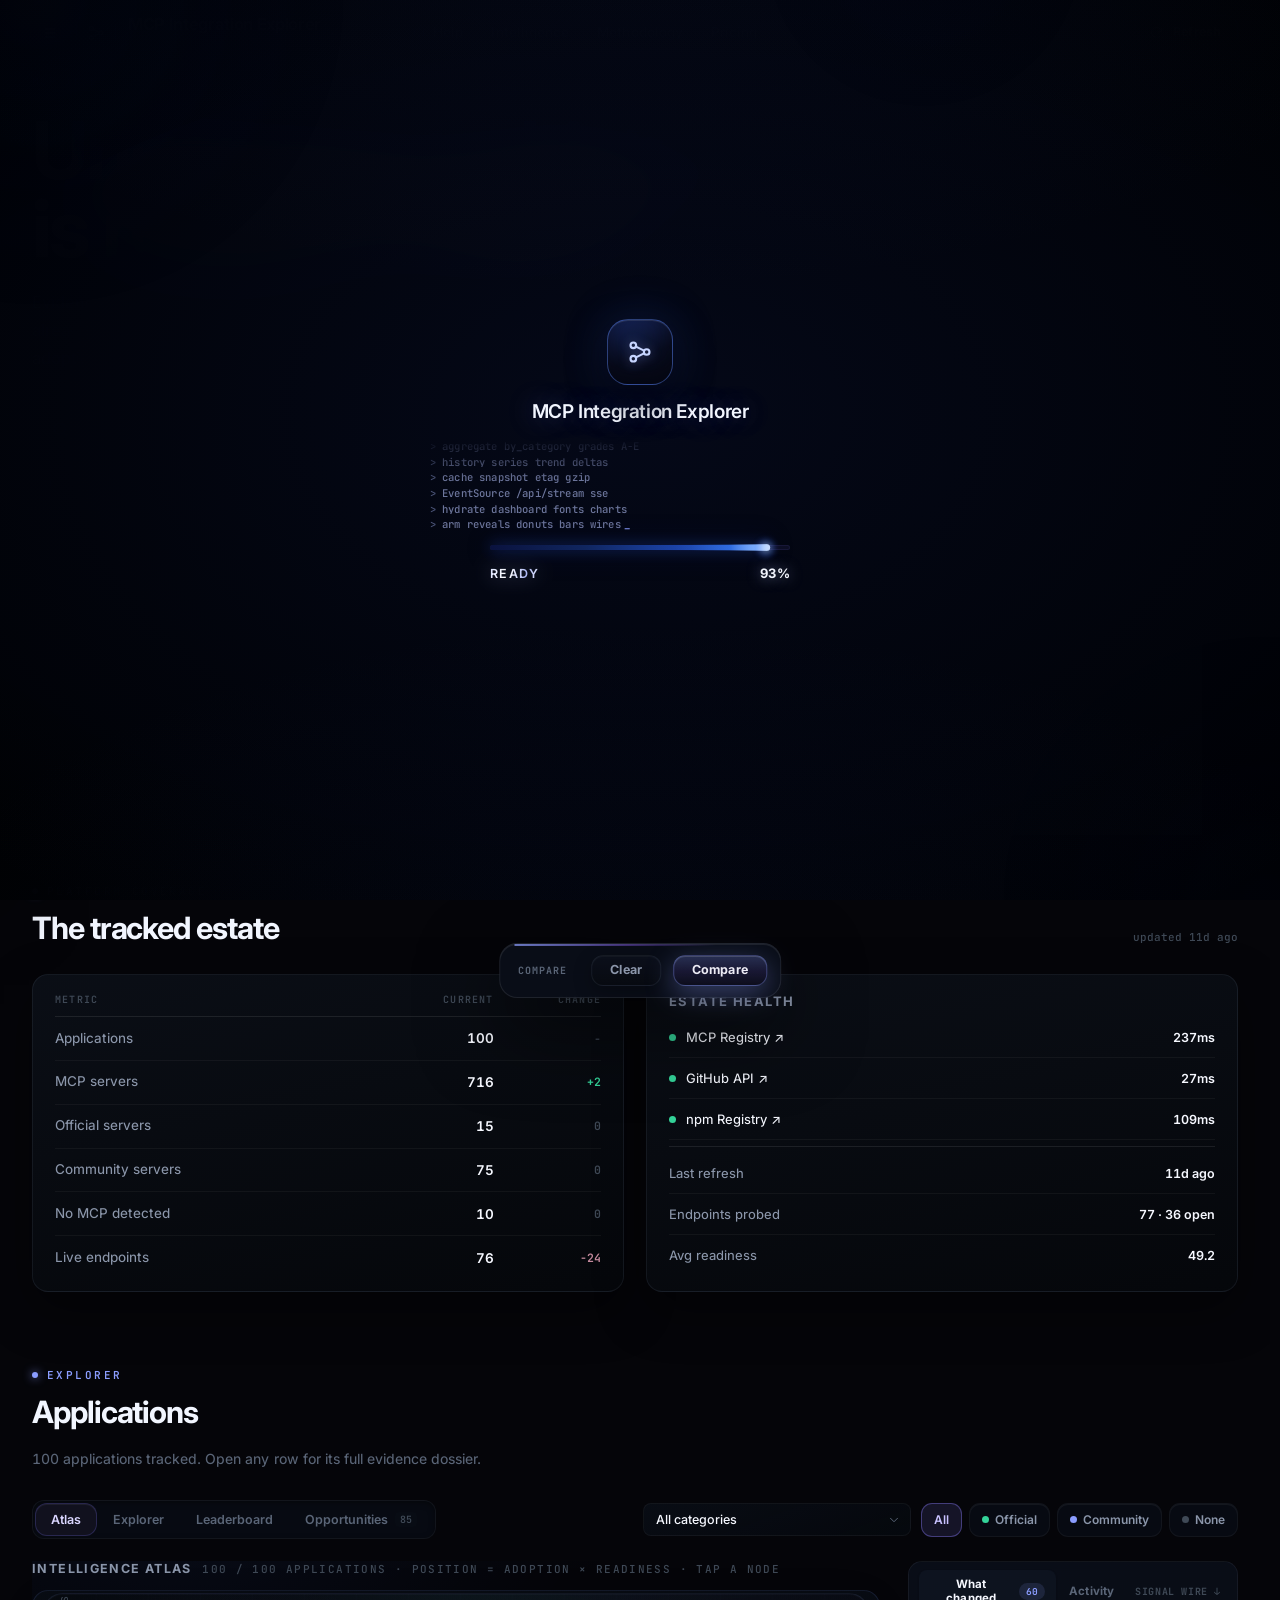
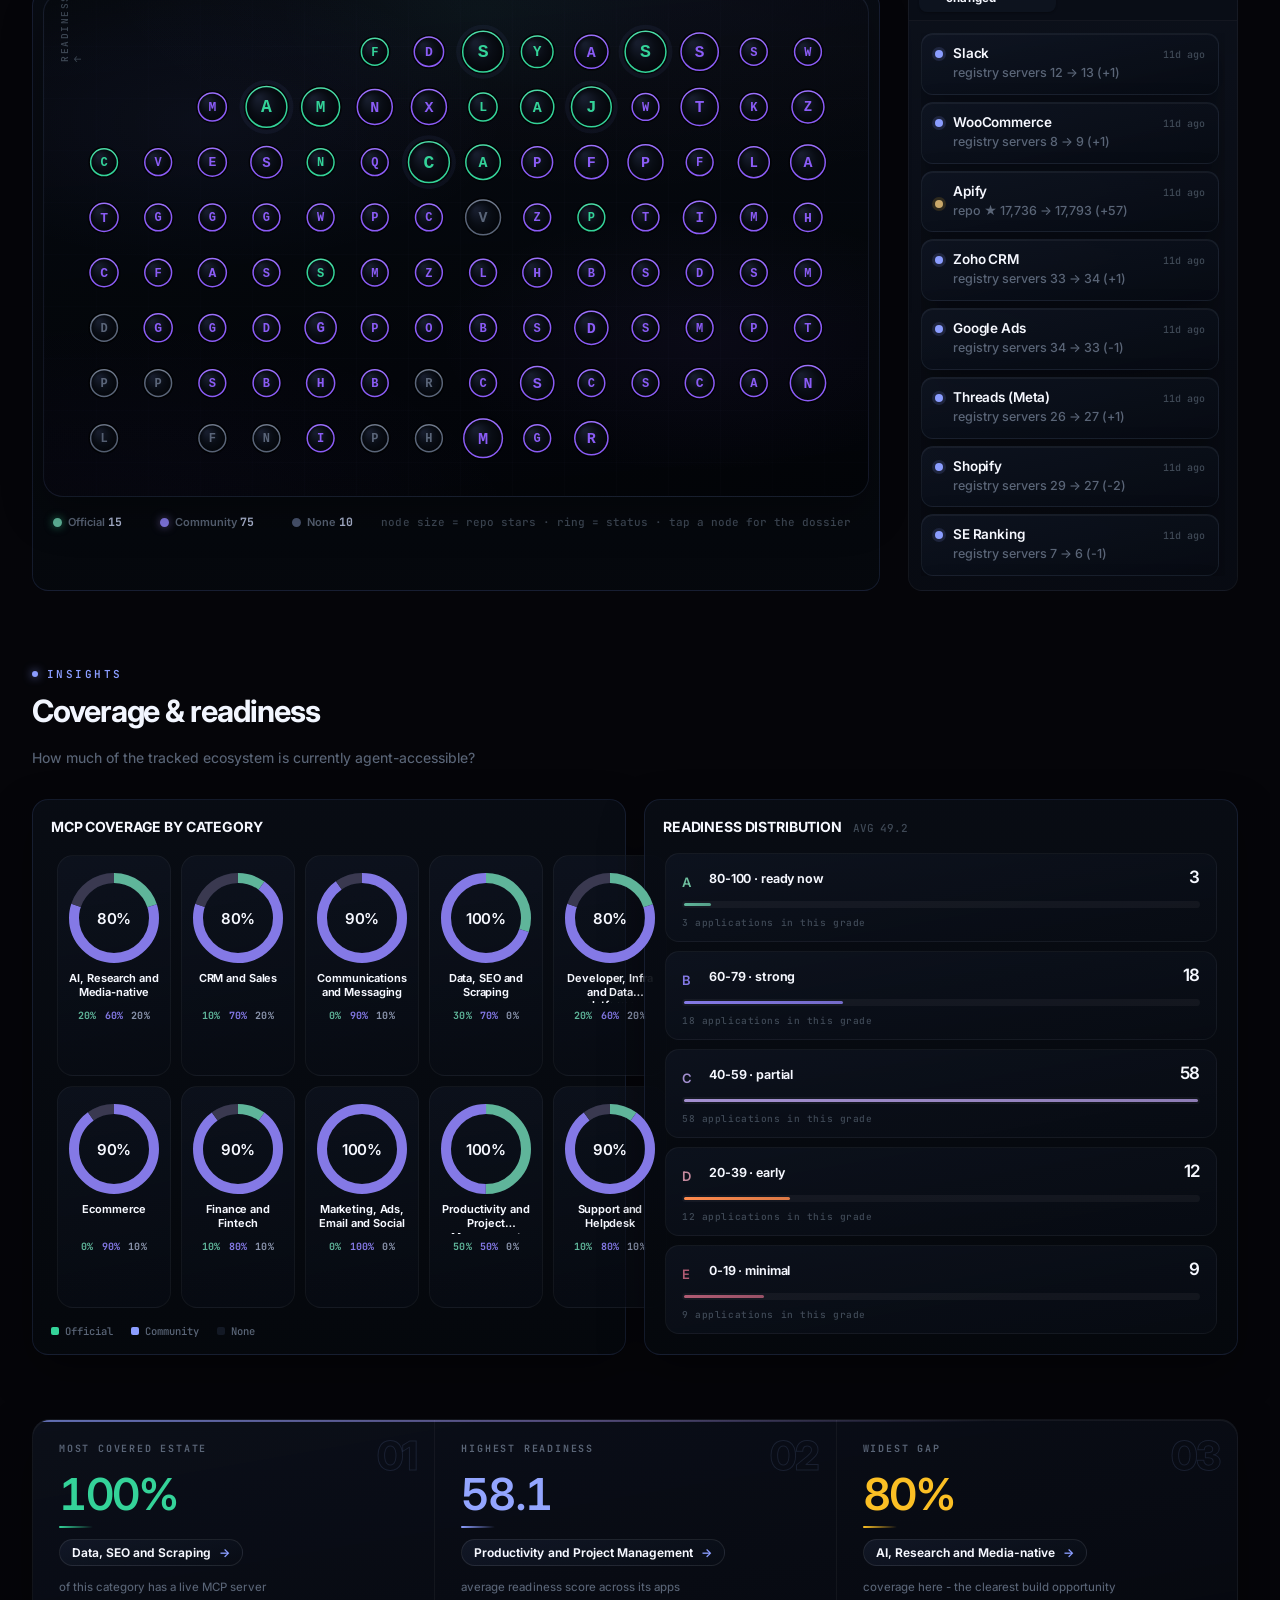
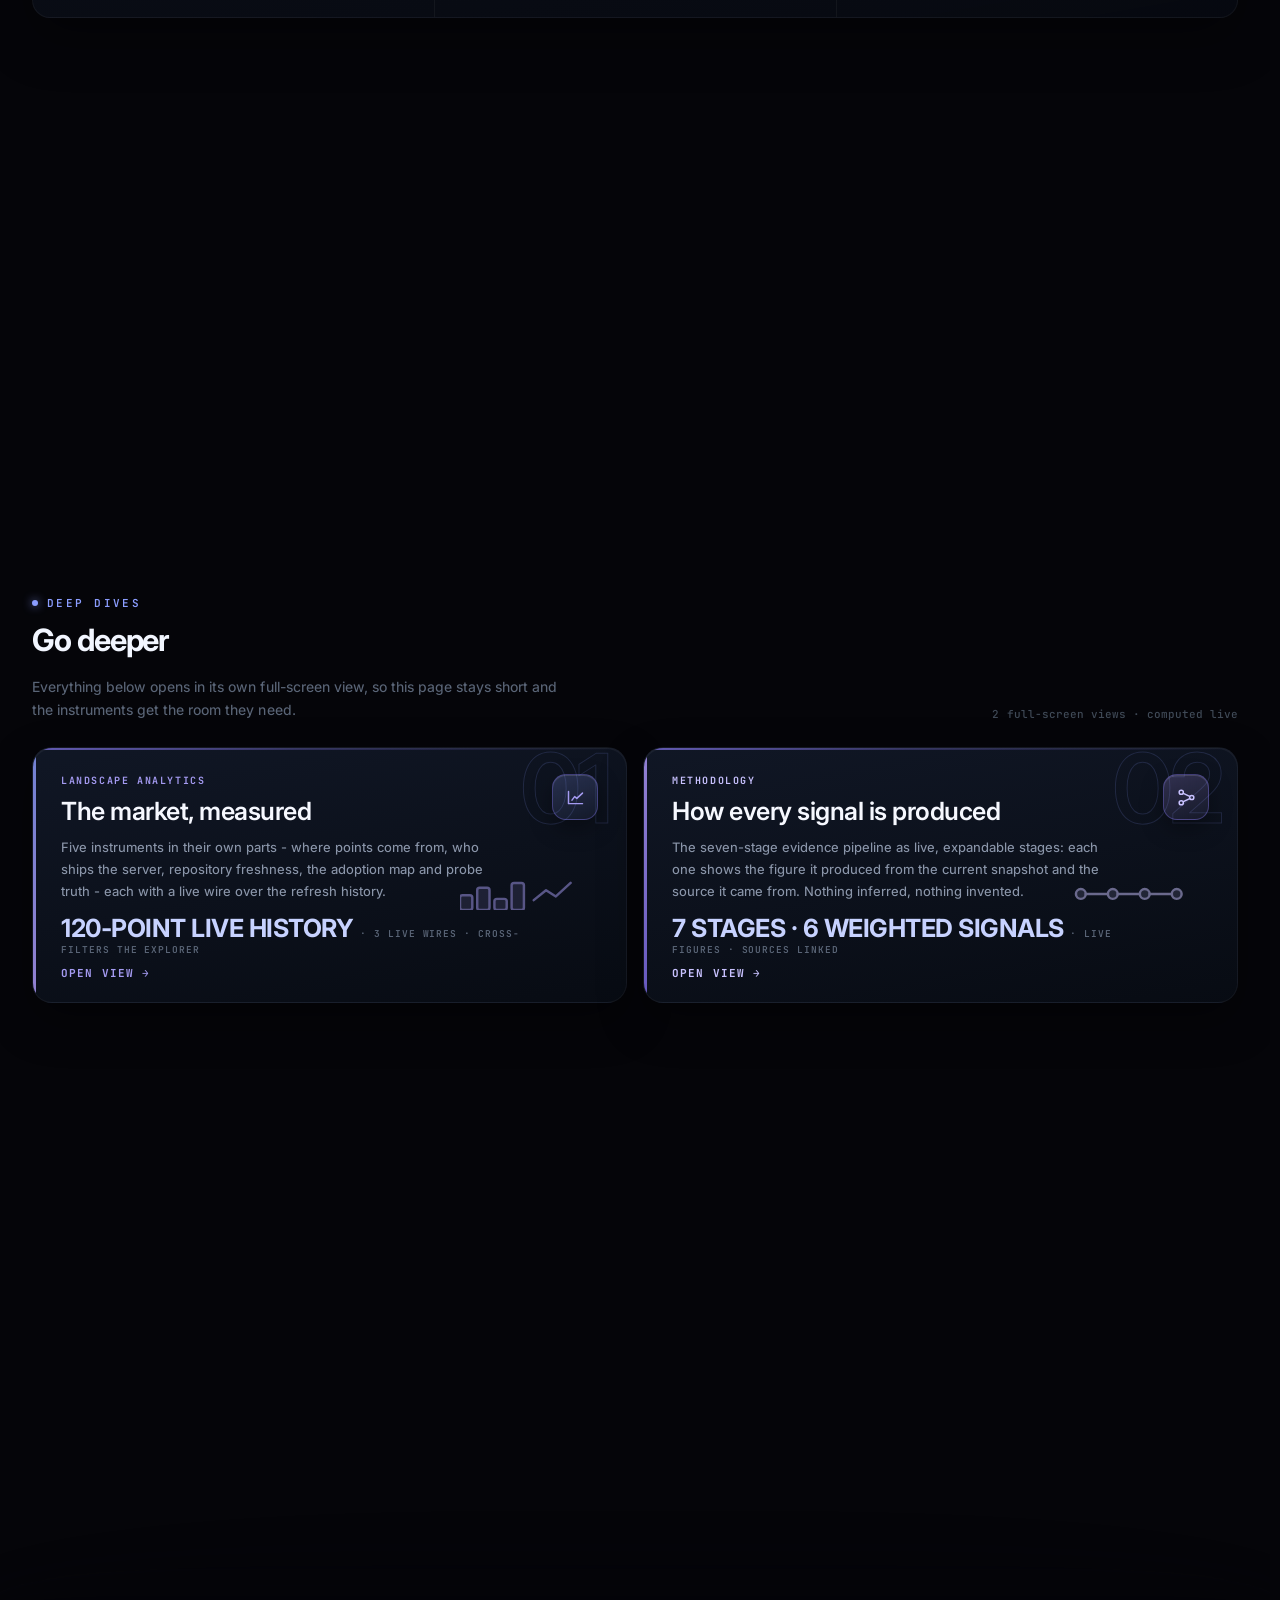
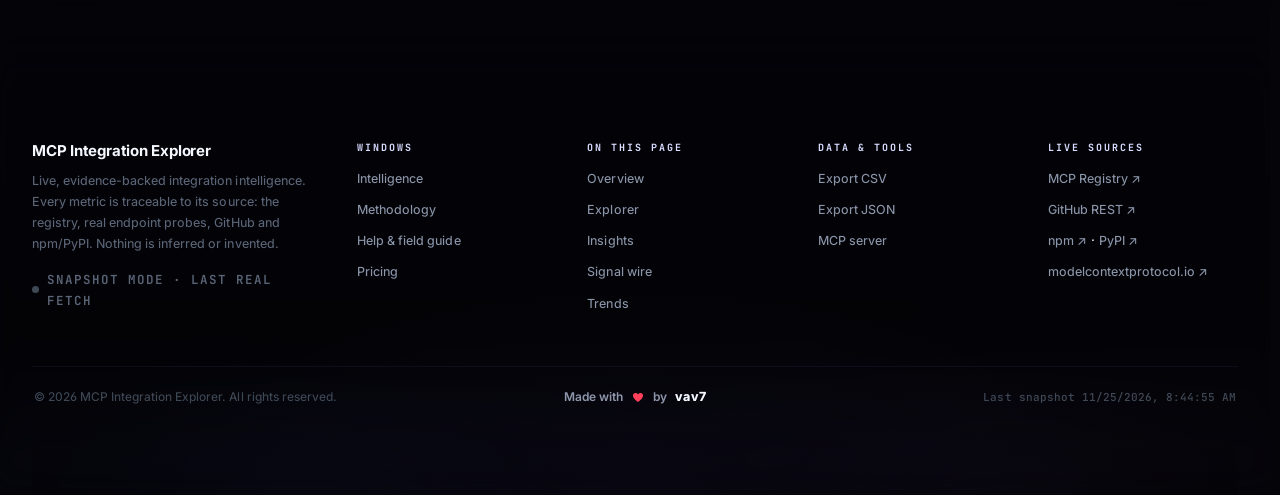
==== demo.html @ 33506e71 "chore(data): live refresh 2026-11-25T08:44Z" ====
<!doctype html>
<html lang="en">
<head>
<meta charset="utf-8">
<meta name="viewport" content="width=device-width, initial-scale=1">
<meta name="demo" content="offline-snapshot">
<meta name="build" content="v3.47.0-ember">
<title>MCP Integration Explorer · integration intelligence</title>
<meta name="description" content="Live, evidence-backed MCP / agent integration readiness across applications. Real registry data, endpoint probes, GitHub, package adoption and liveness, with every signal traceable to its source.">
<link rel="preconnect" href="https://fonts.googleapis.com">
<link rel="preconnect" href="https://fonts.gstatic.com" crossorigin>
<link href="https://api.fontshare.com/v2/css?f[]=clash-display@500,600,700&display=swap" rel="stylesheet">
<link href="https://fonts.googleapis.com/css2?family=Inter:wght@400;500;600;700&family=JetBrains+Mono:wght@400;500;600;700&display=swap" rel="stylesheet">
<script>
  (function(){try{localStorage.setItem('mcp_theme','dark');}catch(e){}document.documentElement.setAttribute('data-theme','dark');})();
</script>
<link rel="icon" href="data:image/svg+xml,<svg xmlns='http://www.w3.org/2000/svg' viewBox='0 0 32 32'><defs><linearGradient id='g' x1='0' y1='0' x2='1' y2='1'><stop offset='0' stop-color='%238B9DFF'/><stop offset='1' stop-color='%238B5CF6'/></linearGradient></defs><rect width='32' height='32' rx='8' fill='%2305070D'/><rect x='.5' y='.5' width='31' height='31' rx='7.5' fill='none' stroke='%23253140'/><circle cx='10' cy='10' r='2.6' fill='none' stroke='url(%23g)' stroke-width='1.8'/><circle cx='10' cy='22' r='2.6' fill='none' stroke='url(%23g)' stroke-width='1.8'/><circle cx='22' cy='16' r='2.6' fill='none' stroke='url(%23g)' stroke-width='1.8'/><path d='M12 11l8 4M12 21l8-4' stroke='url(%23g)' stroke-width='1.8'/></svg>">
<style>
/* ===== styles.css ===== */
/* ============================================================================
   MCP INTEGRATION EXPLORER - Ambient Intelligence Workspace
   Spatial · editorial · technical · minimal · precise · premium.
   Hierarchy comes from typography, spacing, alignment, scale, contrast,
   grouping and tonal layering - NOT from boxes. Borders are rare and earned.
   Ambient background is STATIC. Blur only on header / palette / dock / modal.
   ========================================================================== */

:root{
  /* L0 canvas + atmosphere */
  --bg:#07090D; --atmo:#0A0F18;
  /* L1 content · L2 elevated · L3 floating · L4 modal */
  --s1:rgba(18,23,31,.72);
  --s2:rgba(22,28,38,.82);
  --s3:rgba(26,33,44,.90);
  --modal:rgba(10,14,20,.94);
  --line:rgba(255,255,255,.055);
  --line2:rgba(255,255,255,.10);
  --hi:rgba(255,255,255,.04);
  /* type */
  --t1:#EDEFF3; --t2:#98A2B3; --t3:#64748B; --t4:#475569;
  /* semantics */
  --acc:#4F7FFF; --ok:#2FBF71; --warn:#D9A441; --dan:#E05D6F;
  --acc-bg:rgba(79,127,255,.12); --ok-bg:rgba(47,191,113,.11); --warn-bg:rgba(217,164,65,.12); --dan-bg:rgba(224,93,111,.11);
  --track:rgba(255,255,255,.08);
  /* radius */
  --r:8px; --rc:10px; --rf:14px; --pill:999px;
  /* soft shadows */
  --sh1:0 1px 2px rgba(0,0,0,.30);
  --sh2:0 2px 8px rgba(0,0,0,.22),0 10px 30px rgba(0,0,0,.22);
  --sh3:0 8px 24px rgba(0,0,0,.38),0 24px 64px rgba(0,0,0,.42);
  --font:"Inter",-apple-system,BlinkMacSystemFont,"Segoe UI",Roboto,Helvetica,Arial,sans-serif;
  --mono:"JetBrains Mono",ui-monospace,SFMono-Regular,"SF Mono",Menlo,Consolas,monospace;
  --ease:cubic-bezier(.2,.7,.3,1);
  --nav-h:66px;
  color-scheme:dark;
}
*{box-sizing:border-box}
html{scroll-behavior:smooth}
body{margin:0;min-height:100vh;font-family:var(--font);color:var(--t1);line-height:1.55;
  font-feature-settings:"cv02","cv03","cv04","ss01";-webkit-font-smoothing:antialiased;background:var(--bg);overflow-x:hidden}
/* STATIC ambient atmosphere (experienced, not noticed) */
.ambient{position:fixed;inset:0;z-index:0;pointer-events:none;contain:strict;
  background:
    radial-gradient(1200px 560px at 86% -10%, rgba(79,127,255,.075), transparent 62%),
    radial-gradient(1000px 560px at -8% 110%, rgba(99,91,255,.055), transparent 62%),
    linear-gradient(180deg,var(--bg),var(--atmo) 42%,var(--bg));}
.ambient .amb-grid{position:absolute;inset:0;opacity:.5;
  background-image:linear-gradient(rgba(255,255,255,.02) 1px,transparent 1px),linear-gradient(90deg,rgba(255,255,255,.02) 1px,transparent 1px);
  background-size:64px 64px;
  -webkit-mask-image:radial-gradient(120% 64% at 50% 0%,#000 18%,transparent 72%);
  mask-image:radial-gradient(120% 64% at 50% 0%,#000 18%,transparent 72%);}
a{color:var(--acc);text-decoration:none}a:hover{text-decoration:underline}
::selection{background:rgba(79,127,255,.30)}
:focus-visible{outline:2px solid var(--acc);outline-offset:2px;border-radius:4px}
::-webkit-scrollbar{width:10px;height:10px}::-webkit-scrollbar-track{background:transparent}
::-webkit-scrollbar-thumb{background:rgba(255,255,255,.10);border-radius:99px;border:3px solid transparent;background-clip:content-box}
::-webkit-scrollbar-thumb:hover{background:rgba(255,255,255,.18);background-clip:content-box}
svg{display:block}
.mono,.cov-val,.cv-num,.sp-row b,.sb-num{font-variant-numeric:tabular-nums}
.shell{max-width:1440px;margin:0 auto;padding:0 32px;position:relative;z-index:1}

/* surface system (three tiers, used sparingly) */
.surface{background:var(--s1)}
.surface-elev{background:var(--s2);box-shadow:var(--sh2)}
.surface-float{background:var(--s3);border:1px solid var(--line);box-shadow:var(--sh3)}

/* ================= floating app shell ================= */
.nav{position:sticky;top:0;z-index:60;height:var(--nav-h);
  background:rgba(7,9,13,.68);backdrop-filter:blur(16px) saturate(150%);-webkit-backdrop-filter:blur(16px) saturate(150%);
  border-bottom:1px solid var(--line)}
.nav-inner{max-width:1440px;margin:0 auto;padding:0 32px;height:100%;display:flex;align-items:center;gap:28px}
.logo{display:flex;align-items:center;gap:12px;flex:0 0 auto}
.logo-mark{width:28px;height:28px;border-radius:7px;display:grid;place-items:center;color:var(--acc);background:var(--s2);border:1px solid var(--line2)}
.logo-mark svg{width:15px;height:15px}
.logo-txt b{display:block;font-size:13.5px;font-weight:600;letter-spacing:-.01em;line-height:1.2}
.logo-txt span{display:block;font-size:10px;color:var(--t3);letter-spacing:.04em}
.nav-links{display:flex;gap:4px;margin:0 auto}
.nav-links a{position:relative;font-size:13px;font-weight:500;color:var(--t2);padding:7px 12px;border-radius:7px;transition:color .14s,background .14s}
.nav-links a:hover{color:var(--t1);background:var(--s1);text-decoration:none}
.nav-links a.active{color:var(--t1);background:var(--s1)}
.nav-links a.active::before{content:"";position:absolute;left:5px;top:50%;transform:translateY(-50%);width:3px;height:3px;border-radius:50%;background:var(--acc)}
.nav-right{display:flex;align-items:center;gap:8px;margin-left:auto}
.searchbtn{display:flex;align-items:center;gap:9px;height:34px;padding:0 11px 0 12px;min-width:220px;
  background:var(--s1);border:1px solid var(--line);border-radius:var(--rc);color:var(--t3);font-size:13px;cursor:pointer;transition:border-color .14s,color .14s}
.searchbtn:hover{border-color:var(--line2);color:var(--t2)}
.searchbtn svg{width:15px;height:15px;flex:0 0 auto}
.searchbtn .kbd{margin-left:auto}
.kbd{font:500 10px var(--mono);color:var(--t3);background:var(--s2);border:1px solid var(--line);border-radius:5px;padding:2px 6px;line-height:1.4}
.statuspill{display:inline-flex;align-items:center;gap:7px;height:30px;padding:0 12px;border-radius:var(--pill);
  font:600 10.5px var(--mono);letter-spacing:.06em;border:1px solid var(--line);background:var(--s1);color:var(--t2)}
.led{position:relative;width:7px;height:7px;border-radius:50%;background:var(--t4);flex:0 0 auto}
.led.live{background:var(--ok)}
.led.live::after,.led.busy::after{content:"";position:absolute;inset:-3px;border-radius:50%;border:1px solid var(--ok);opacity:0;animation:ledring 2.6s var(--ease) infinite;will-change:transform,opacity}
.led.busy{background:var(--warn)}
.led.busy::after{border-color:var(--warn);animation-duration:1.1s}
@keyframes ledring{0%{transform:scale(.55);opacity:.5}70%,100%{transform:scale(1.5);opacity:0}}
.iconbtn{position:relative;width:34px;height:34px;border-radius:var(--r);border:1px solid var(--line);background:var(--s1);color:var(--t2);display:grid;place-items:center;cursor:pointer;transition:color .14s,border-color .14s}
.iconbtn:hover{color:var(--t1);border-color:var(--line2)}
.iconbtn svg{width:16px;height:16px}
.bell-badge{position:absolute;top:-5px;right:-5px;min-width:16px;height:16px;padding:0 4px;border-radius:99px;background:var(--dan);color:#fff;font:700 9.5px var(--mono);display:none;place-items:center;line-height:16px;box-shadow:0 0 0 2px var(--bg)}
.bell-badge.show{display:grid}
.btn{display:inline-flex;align-items:center;gap:8px;height:34px;padding:0 14px;border-radius:var(--rc);border:0;font:600 13px var(--font);cursor:pointer;transition:background .14s,border-color .14s,transform .1s;white-space:nowrap}
.btn svg{width:15px;height:15px}
.btn:active{transform:translateY(1px)}
.btn-primary{background:var(--acc);color:#fff;box-shadow:0 1px 2px rgba(0,0,0,.3),inset 0 1px 0 rgba(255,255,255,.16)}
.btn-primary:hover{background:#5f8bff}
.btn-ghost{background:var(--s1);color:var(--t1);border:1px solid var(--line)}
.btn-ghost:hover{background:var(--s2);border-color:var(--line2)}
.btn:disabled{opacity:.45;cursor:not-allowed}
.btn .spin{width:14px;height:14px;border-radius:50%;border:2px solid rgba(255,255,255,.3);border-top-color:#fff;animation:spin .7s linear infinite}
@keyframes spin{to{transform:rotate(360deg)}}
.btn-sm{height:30px;padding:0 11px;font-size:12px}
.linkbtn{background:none;border:0;color:var(--acc);font:600 11.5px var(--font);cursor:pointer;padding:0}
.linkbtn:hover{text-decoration:underline}
.dropdown{position:relative}
.dropdown-menu{position:absolute;right:0;top:calc(100% + 7px);min-width:190px;padding:5px;background:var(--s3);border:1px solid var(--line2);border-radius:var(--rc);box-shadow:var(--sh3);display:none;z-index:80}
.dropdown.open .dropdown-menu{display:block;animation:pop .15s var(--ease)}
@keyframes pop{from{opacity:0;transform:translateY(-4px)}to{opacity:1;transform:none}}
.dropdown-menu a{display:block;padding:8px 11px;border-radius:7px;color:var(--t1);font:500 12.5px var(--font)}
.dropdown-menu a:hover{background:var(--s2);text-decoration:none}
/* v3.34: the alerts sheet must read as solid glass over ANY backdrop - the
   old translucent fill let the hero headline shine through the rows and the
   menu looked (and read) like nothing had opened. Opaque ink + real blur. */
.alerts-menu{width:340px;padding:0;overflow:hidden;
  background:linear-gradient(180deg, rgba(11,16,29,.985), rgba(8,11,21,.99));
  backdrop-filter:blur(20px) saturate(150%);-webkit-backdrop-filter:blur(20px) saturate(150%)}
[data-theme="light"] .alerts-menu{background:linear-gradient(180deg, rgba(255,255,255,.985), rgba(244,247,253,.99))}
@media(max-width:480px){
  /* pinned inside the viewport: a 340px sheet hung off a 36px bell used to
     bleed 13px past the left edge on 390px phones */
  .alerts-menu{position:fixed;top:calc(var(--nav-h) + 4px);left:10px;right:10px;width:auto;
    max-height:min(430px,62vh);overflow:auto}
}
.alerts-head{display:flex;justify-content:space-between;align-items:center;padding:11px 13px;border-bottom:1px solid var(--line);font:700 12px var(--font)}
#alertsList{max-height:360px;overflow:auto;padding:6px}

/* ================= overview: intelligence canvas ================= */
.hero{padding:96px 0 8px;position:relative}
.hero-grid{display:grid;grid-template-columns:minmax(0,1.5fr) minmax(300px,.8fr);gap:72px;align-items:start}
.eyebrow{font:600 10.5px var(--mono);letter-spacing:.18em;text-transform:uppercase;color:var(--t3);margin-bottom:24px}
.hero h1{font-size:clamp(38px,4.6vw,62px);line-height:1.04;letter-spacing:-.035em;margin:0 0 20px;font-weight:600;color:var(--t1);max-width:20ch;text-wrap:balance}
.lede{font-size:15px;line-height:1.7;color:var(--t2);max-width:52ch;margin:0 0 30px}
.hero-search{display:flex;align-items:center;gap:11px;width:100%;max-width:540px;height:46px;padding:0 15px;
  background:var(--s1);border:1px solid var(--line2);border-radius:var(--rc);color:var(--t3);font-size:14px;cursor:pointer;transition:border-color .14s}
.hero-search:hover{border-color:rgba(79,127,255,.45)}
.hero-search svg{width:17px;height:17px;flex:0 0 auto}
.hero-search .kbd{margin-left:auto}
.status-strip{display:flex;align-items:center;gap:10px;margin-top:20px;font:500 11.5px var(--mono);color:var(--t3)}
.status-strip b{color:var(--t2);font-weight:600}
.ss-sep{width:1px;height:12px;background:var(--line2)}
.ss-src{color:var(--t4)}
/* floating intelligence snapshot (L2/L3), not a dashboard card */
.snap-panel{background:var(--s3);border:1px solid var(--line);border-radius:var(--rf);padding:22px 24px;box-shadow:var(--sh3);position:relative}
.snap-panel::before{content:"";position:absolute;left:12px;right:12px;top:0;height:1px;background:linear-gradient(90deg,transparent,rgba(255,255,255,.10),transparent)}
.sp-head{display:flex;justify-content:space-between;align-items:center;font:600 10px var(--mono);letter-spacing:.16em;text-transform:uppercase;color:var(--t3);margin-bottom:18px}
.sp-live{display:inline-flex;align-items:center;gap:6px;color:var(--t2);text-transform:none;letter-spacing:.02em;font-size:11px}
.sp-rows{display:grid}
.sp-row{display:flex;justify-content:space-between;align-items:baseline;padding:10px 0;border-bottom:1px solid var(--line)}
.sp-row:last-of-type{border-bottom:0}
.sp-row span{font-size:13px;color:var(--t2)}
.sp-row b{font:600 19px var(--mono);letter-spacing:-.02em;color:var(--t1)}
.sp-div{height:1px;background:var(--line2);margin:14px 0}
.sp-meta{display:grid;grid-template-columns:1fr 1fr;gap:14px}
.sp-meta span{display:block;font:600 9px var(--mono);letter-spacing:.12em;text-transform:uppercase;color:var(--t4);margin-bottom:4px}
.sp-meta b{font:600 12px var(--mono);color:var(--t2)}
.banner{margin:28px 0 0;padding:13px 16px;border-radius:var(--rc);border-left:2px solid var(--acc);background:var(--s1);color:var(--t2);font-size:13px;display:flex;gap:11px;align-items:flex-start}
.banner svg{width:16px;height:16px;flex:0 0 auto;margin-top:1px;color:var(--acc)}
.banner.snap{border-left-color:var(--warn)}.banner.snap svg{color:var(--warn)}
.banner b{color:var(--t1)}

/* ================= sections: open, spaced, typographic ================= */
section{position:relative}
.sect-head{margin:104px 0 36px;max-width:720px}
.sect-head .k{font:600 10.5px var(--mono);letter-spacing:.18em;text-transform:uppercase;color:var(--acc);margin-bottom:12px}
.sect-head h2{font-size:clamp(24px,2.6vw,32px);letter-spacing:-.025em;margin:0;font-weight:600}
.sect-head p{margin:10px 0 0;color:var(--t3);font-size:14px;line-height:1.65;max-width:60ch}
.sect-head .hint{font:500 11px var(--mono);color:var(--t4)}
.sect-head.row{display:flex;align-items:flex-end;justify-content:space-between;gap:24px;max-width:none}

/* coverage: open editorial table (hairlines only, no box) */
.cov-grid{display:grid;grid-template-columns:minmax(0,7fr) minmax(0,5fr);gap:64px;align-items:start}
.cov-table{width:100%;border-collapse:collapse}
.cov-table th{font:600 10px var(--mono);letter-spacing:.12em;text-transform:uppercase;color:var(--t4);text-align:left;padding:0 0 12px;border-bottom:1px solid var(--line2)}
.cov-table th.num{text-align:right}
.cov-table td{padding:14px 0;border-bottom:1px solid var(--line);font-size:14px}
.cov-table tr:last-child td{border-bottom:0}
.cov-table tbody tr{transition:background .12s}
.cov-table tbody tr:hover{background:var(--s1)}
.cov-name{color:var(--t2)}
.cov-val{font:600 18px var(--mono);letter-spacing:-.02em;color:var(--t1);text-align:right}
.cov-table td.num{text-align:right}
.cov-delta{font:600 11.5px var(--mono)}
.cov-delta.up{color:var(--ok)}.cov-delta.down{color:var(--dan)}.cov-delta.flat{color:var(--t4)}
.estate-body{display:grid;gap:0}
.eh-row{display:flex;align-items:center;gap:10px;padding:10px 0;border-bottom:1px solid var(--line);font-size:13px}
.eh-row:last-child{border-bottom:0}
.eh-n{color:var(--t2);flex:1;min-width:0;white-space:nowrap;overflow:hidden;text-overflow:ellipsis}
.eh-v{font:600 11.5px var(--mono);color:var(--t2);white-space:nowrap}
.eh-div{height:1px;background:var(--line2);margin:6px 0}
.estate-title{font:600 10px var(--mono);letter-spacing:.16em;text-transform:uppercase;color:var(--t3);margin-bottom:6px}

/* toolbar (open, no box) */
.toolbar{display:flex;align-items:center;gap:10px;flex-wrap:wrap;margin:0 0 22px}
.segmented{display:inline-flex;gap:2px;padding:3px;background:var(--s1);border-radius:var(--rc)}
.segmented button{border:0;background:none;color:var(--t3);font:600 12.5px var(--font);padding:7px 13px;border-radius:7px;cursor:pointer;transition:color .14s,background .14s;display:inline-flex;align-items:center;gap:7px}
.segmented button:hover{color:var(--t1)}
.segmented button.active{background:var(--s2);color:var(--t1)}
.segmented .cnt{font:600 10px var(--mono);color:var(--t4);background:var(--s1);padding:1px 5px;border-radius:4px}
.segmented button.active .cnt{color:var(--acc);background:var(--acc-bg)}
.spacer{flex:1}
.selectwrap{position:relative}
.selectwrap svg{position:absolute;right:10px;top:50%;transform:translateY(-50%);width:14px;height:14px;color:var(--t3);pointer-events:none}
select{appearance:none;font:500 12.5px var(--font);color:var(--t1);background:var(--s1);border:1px solid var(--line);border-radius:var(--r);padding:8px 30px 8px 12px;cursor:pointer;transition:border-color .14s}
select:hover{border-color:var(--line2)}
select option{background:var(--atmo);color:var(--t1)}
.chips{display:flex;gap:7px}
.chipfilter{display:inline-flex;align-items:center;gap:6px;height:32px;padding:0 12px;border-radius:var(--pill);color:var(--t2);font:600 12px var(--font);cursor:pointer;transition:color .14s,background .14s}
.chipfilter:hover{color:var(--t1);background:var(--s1)}
.chipfilter.active{background:var(--acc-bg);color:#a9c0ff}
.chipfilter .cdot{width:7px;height:7px;border-radius:50%}

/* explorer: open data instrument (top/bottom boundary only) */
.layout{display:grid;grid-template-columns:minmax(0,1fr) 300px;gap:56px;align-items:start}
.rail{display:grid;gap:40px;position:sticky;top:calc(var(--nav-h) + 28px)}
.rail-title{font:600 10px var(--mono);letter-spacing:.16em;text-transform:uppercase;color:var(--t3);margin:0 0 14px;display:flex;justify-content:space-between}
.rail-title .hint{color:var(--t4);letter-spacing:.02em;text-transform:none}
.panel{background:none;border:0;box-shadow:none;overflow:visible}
.panel-h{display:none}
.tablewrap{overflow:auto;max-height:74vh;border-top:1px solid var(--line2);border-bottom:1px solid var(--line2)}
table.grid{width:100%;border-collapse:separate;border-spacing:0;min-width:760px}
table.grid th{position:sticky;top:0;z-index:3;background:var(--bg);font:600 10px var(--mono);letter-spacing:.12em;text-transform:uppercase;color:var(--t4);text-align:left;padding:12px 14px;cursor:pointer;user-select:none;white-space:nowrap}
table.grid th:hover{color:var(--t2)}
table.grid th .arw{opacity:0;margin-left:4px;font-size:8px}
table.grid th.sorted .arw{opacity:1;color:var(--acc)}
table.grid td{padding:12px 14px;border-bottom:1px solid var(--line);vertical-align:middle;font-size:13.5px}
table.grid tbody tr{cursor:pointer;transition:background .12s}
table.grid tbody tr:hover{background:var(--s1)}
table.grid tbody tr:last-child td{border-bottom:0}
.appcell{display:flex;align-items:center;gap:12px;min-width:0}
.applogo{width:30px;height:30px;border-radius:8px;flex:0 0 auto;display:grid;place-items:center;overflow:hidden;position:relative;background:var(--s2)}
.applogo img{position:absolute;inset:0;width:100%;height:100%;object-fit:contain;padding:5px;background:var(--bg)}
.applogo .ini{font:700 11px var(--mono);color:var(--t3)}
.applogo.lg{width:44px;height:44px;border-radius:10px}
.applogo.lg .ini{font:800 16px var(--mono)}
.applogo.grad{background:var(--s2)}
.applogo.grad .ini{color:var(--acc)}
.appmeta{min-width:0}
.appname{font-weight:600;font-size:13.5px;white-space:nowrap;overflow:hidden;text-overflow:ellipsis}
.appcat{font-size:11px;color:var(--t4);white-space:nowrap;overflow:hidden;text-overflow:ellipsis;margin-top:1px}
.cmpbtn{width:22px;height:22px;border-radius:6px;background:var(--s2);color:var(--t4);display:grid;place-items:center;cursor:pointer;font-size:13px;line-height:1;transition:opacity .12s,color .12s;flex:0 0 auto;opacity:0;border:0}
table.grid tbody tr:hover .cmpbtn,table.grid tbody tr:focus-within .cmpbtn,.cmpbtn.on,.cmpbtn:focus-visible{opacity:1}
.cmpbtn:hover,.cmpbtn.on{color:var(--acc)}
.badge{display:inline-flex;align-items:center;gap:6px;height:21px;padding:0 9px;border-radius:var(--pill);font:600 10.5px var(--mono);white-space:nowrap}
.badge .bd{width:6px;height:6px;border-radius:50%;background:currentColor}
.badge.official{color:#5fd598;background:var(--ok-bg)}
.badge.community{color:#8fa9ff;background:var(--acc-bg)}
.badge.none{color:var(--t3);background:var(--s1)}
.badge.unknown{color:var(--warn);background:var(--warn-bg)}
.badge.pending{color:var(--acc);background:var(--acc-bg)}
.score{display:inline-flex;align-items:center;gap:10px}
.score .snum{font:600 14px var(--mono);color:var(--t1)}
.score .sbar{width:52px;height:3px;border-radius:99px;background:var(--track);overflow:hidden}
.score .sbar i{display:block;height:100%;background:var(--acc)}
.grade,.cv-grade{font:600 11px var(--mono);letter-spacing:.04em}
.grade.A,.cv-grade.A{color:#5fd598}
.grade.B,.cv-grade.B{color:#8fa9ff}
.grade.C,.cv-grade.C{color:var(--warn)}
.grade.D,.cv-grade.D{color:#e0915d}
.grade.E,.cv-grade.E{color:var(--dan)}
.tools{display:inline-flex;align-items:center;gap:6px;font:600 12px var(--mono);color:var(--t1)}
.tools svg{width:13px;height:13px;color:var(--t3)}
.tag{font:600 8.5px var(--mono);letter-spacing:.05em;padding:2px 5px;border-radius:4px;text-transform:uppercase}
.tag.gen{color:var(--warn);background:var(--warn-bg)}
.tag.gated{color:var(--dan);background:var(--dan-bg)}
.dl{font:600 12px var(--mono);color:var(--t2)}
.stars{font:600 12px var(--mono);color:var(--warn);display:inline-flex;align-items:center;gap:5px}
.stars svg{width:12px;height:12px}
.mut{color:var(--t4)}
.site{display:inline-flex;align-items:center;gap:6px;font:600 11.5px var(--mono)}
.site .led{width:7px;height:7px}
.site.up{color:#5fd598}.site.up .led{background:var(--ok)}
.site.warn{color:var(--warn)}.site.warn .led{background:var(--warn)}
.site.down{color:var(--dan)}.site.down .led{background:var(--dan)}
.site.na{color:var(--t4)}.site.na .led{background:var(--t4)}
.empty{color:var(--t4);font-size:13px;padding:24px 0}

/* leaderboard / opportunities (open rows / soft tiles) */
.lb{display:grid}
.lb-row{display:grid;grid-template-columns:34px 1fr 140px 64px;gap:16px;align-items:center;padding:12px 8px;border-bottom:1px solid var(--line);border-radius:6px;cursor:pointer;transition:background .12s}
.lb-row:hover{background:var(--s1)}
.lb-rank{font:600 13px var(--mono);color:var(--t4);text-align:center}
.lb-row[data-rank="1"] .lb-rank{color:var(--warn)}
.lb-row[data-rank="2"] .lb-rank{color:var(--t2)}
.lb-row[data-rank="3"] .lb-rank{color:#c08552}
.lb-id{display:flex;align-items:center;gap:12px;min-width:0}
.lb-name{font-weight:600;font-size:13.5px;white-space:nowrap;overflow:hidden;text-overflow:ellipsis}
.lb-sub{font-size:11px;color:var(--t4);white-space:nowrap;overflow:hidden;text-overflow:ellipsis;margin-top:1px}
.lb-bar{height:3px;border-radius:99px;background:var(--track);overflow:hidden}
.lb-bar i{display:block;height:100%;background:var(--acc)}
.lb-score{display:flex;align-items:center;justify-content:flex-end;gap:8px}
.lb-score b{font:700 15px var(--mono)}
.opps{display:grid;grid-template-columns:repeat(auto-fill,minmax(260px,1fr));gap:14px}
.opp{position:relative;border-radius:var(--rc);padding:18px;background:var(--s1);cursor:pointer;transition:transform .16s var(--ease),background .16s}
.opp:hover{transform:translateY(-2px);background:var(--s2)}
.opp::before{content:"";position:absolute;left:0;top:16px;bottom:16px;width:2px;border-radius:2px;background:var(--warn);opacity:.6}
.opp-top{display:flex;align-items:flex-start;gap:12px;margin-bottom:12px}
.opp h4{margin:0;font-size:14px;font-weight:600}
.opp .ocat{font-size:11px;color:var(--t4);margin-top:2px}
.opp-stats{display:flex;gap:16px;margin:12px 0}
.opp-stat b{display:block;font:600 15px var(--mono)}
.opp-stat span{font-size:9.5px;color:var(--t4);text-transform:uppercase;letter-spacing:.08em;font-weight:600}
.opp-why{font-size:11.5px;color:var(--t2);line-height:1.55}
.demandring{width:36px;height:36px;flex:0 0 auto;border-radius:50%;display:grid;place-items:center;font:700 10.5px var(--mono);background:conic-gradient(var(--warn) var(--p,0%),var(--s2) 0);position:relative}
.demandring::after{content:"";position:absolute;inset:3px;border-radius:50%;background:var(--s1)}
.demandring span{position:relative;z-index:1;color:var(--warn)}

/* intelligence rail (ambient stream, not cards) */
.feed{display:grid;gap:6px;max-height:340px;overflow:auto}
.evt{display:flex;gap:10px;padding:10px 12px;border-radius:var(--r);background:var(--s1);animation:slidein .28s var(--ease)}
@keyframes slidein{from{opacity:0;transform:translateX(-5px)}to{opacity:1;transform:none}}
.evt .ebar{width:2px;border-radius:2px;background:var(--t4);flex:0 0 auto}
.evt.official .ebar,.evt.ok .ebar{background:var(--ok)}
.evt.community .ebar,.evt.info .ebar{background:var(--acc)}
.evt.warn .ebar{background:var(--warn)}.evt.error .ebar{background:var(--dan)}
.evt .ebody{min-width:0;flex:1}
.evt .etop{display:flex;justify-content:space-between;gap:8px;align-items:baseline}
.evt .ename{font-weight:600;font-size:12px;white-space:nowrap;overflow:hidden;text-overflow:ellipsis}
.evt .ets{font:500 9.5px var(--mono);color:var(--t4);flex:0 0 auto}
.evt .emsg{font:500 11px var(--mono);color:var(--t3);margin-top:3px;word-break:break-word;line-height:1.5}
.chg{display:flex;gap:10px;padding:10px 12px;border-radius:var(--r);background:var(--s1)}
.chg .cdot2{width:6px;height:6px;border-radius:50%;margin-top:5px;flex:0 0 auto;background:var(--acc)}
.chg.status .cdot2{background:var(--ok)}.chg.site .cdot2{background:var(--dan)}.chg.stars .cdot2{background:var(--warn)}.chg.tools .cdot2{background:var(--acc)}
.chg .cbody{min-width:0;flex:1}
.chg .crow{display:flex;justify-content:space-between;gap:8px;align-items:baseline}
.chg .cname{font-weight:600;font-size:11.5px}
.chg .cts{font:500 9px var(--mono);color:var(--t4)}
.chg .cmsg{font:500 11px var(--mono);color:var(--t3);margin-top:2px}

/* insights: asymmetric editorial */
.insight-grid{display:grid;grid-template-columns:minmax(0,13fr) minmax(0,7fr);gap:72px;align-items:start}
.insight-col-title{font:600 10px var(--mono);letter-spacing:.16em;text-transform:uppercase;color:var(--t3);margin:0 0 18px}
.bars{display:grid;gap:18px}
.bar-row{display:grid;gap:7px}
.bar-top{display:flex;justify-content:space-between;align-items:baseline;font-size:13px;color:var(--t2)}
.bar-top b{font:600 12px var(--mono);color:var(--t1)}
.bar-track{height:4px;border-radius:99px;background:var(--track);overflow:hidden;display:flex}
.bar-track i{display:block;height:100%}
.bar-track .o{background:var(--ok)}.bar-track .c{background:var(--acc)}.bar-track .n{background:var(--track)}
.legend{display:flex;gap:18px;flex-wrap:wrap;margin-top:20px;font:500 11px var(--mono);color:var(--t3)}
.legend span{display:inline-flex;align-items:center;gap:6px}
.legend i{width:8px;height:8px;border-radius:2px}
.insight-strip{display:grid;grid-template-columns:repeat(3,1fr);gap:48px;margin-top:64px}
.ins{padding:0}
.ins-l{display:block;font:600 9.5px var(--mono);letter-spacing:.14em;text-transform:uppercase;color:var(--t4);margin-bottom:9px}
.ins-v{display:block;font:600 19px var(--mono);letter-spacing:-.02em;color:var(--t1)}
.ins-s{display:block;font-size:12px;color:var(--t3);margin-top:5px}

/* trends (open chart) */
.chart-wrap{padding:8px 0 4px;height:280px;position:relative;border-top:1px solid var(--line2);border-bottom:1px solid var(--line2)}
.chart-wrap svg{width:100%;height:100%;display:block;overflow:visible}
.ct-grid{stroke:var(--line);stroke-width:1}
.ct-axis{stroke:var(--line2);stroke-width:1}
.ct-line{fill:none;stroke:var(--acc);stroke-width:1.6;stroke-linejoin:round;stroke-linecap:round}
.ct-dot{fill:var(--bg);stroke:var(--acc);stroke-width:1.6}
.ct-single{fill:var(--acc);stroke:var(--bg);stroke-width:2}
.ct-lab{fill:var(--t4);font:500 10px var(--mono)}
.ct-lab.val{fill:var(--t3)}
.ct-hit{fill:transparent;cursor:pointer}
.chart-tip{position:absolute;pointer-events:none;background:var(--s3);border:1px solid var(--line2);border-radius:var(--r);padding:7px 10px;font:600 11px var(--mono);color:var(--t1);box-shadow:var(--sh2);opacity:0;transform:translate(-50%,-116%);transition:opacity .14s;z-index:5;white-space:nowrap}
.chart-tip.show{opacity:1}
.chart-tip .tt-v{display:block;color:var(--acc);font-size:14px;font-weight:700;margin-bottom:2px}
.chart-tip .tt-t{color:var(--t3);font-weight:500}
.chart-empty{display:grid;place-items:center;height:100%;color:var(--t4);font-size:13px;text-align:center}
#trendTabs button{padding:6px 11px;font-size:11.5px}
.pipeline{list-style:none;margin:0;padding:0}
.pipe{display:grid;grid-template-columns:72px minmax(0,1fr) auto;gap:28px;align-items:start;padding:28px 0;position:relative}
.pipe::before{content:"";position:absolute;left:35px;top:64px;bottom:0;width:1px;background:var(--line)}
.pipe:last-child::before{display:none}
.pipe-n{font:600 14px var(--mono);color:var(--t4);width:72px;height:36px;display:grid;place-items:center;position:relative;z-index:1}
.pipe-final .pipe-n{color:var(--acc)}
.pipe-b h4{margin:0 0 6px;font-size:15px;font-weight:600}
.pipe-b p{margin:0;font-size:13px;color:var(--t2);line-height:1.65;max-width:62ch}
.pipe-b code{font:500 11.5px var(--mono);color:var(--t2)}
.pipe-m{display:flex;flex-direction:column;gap:5px;align-items:flex-end;font:500 10.5px var(--mono);color:var(--t4);text-align:right}

/* pricing: open columns, one elevated */
.price-grid{display:grid;grid-template-columns:repeat(3,1fr);gap:20px;align-items:start}
.price-card{position:relative;border-radius:var(--rf);padding:28px;background:transparent;transition:background .16s}
.price-card:hover{background:var(--s1)}
.price-card.featured{background:var(--s2);box-shadow:var(--sh2)}
.pc-badge{position:absolute;top:16px;right:16px;font:600 9.5px var(--mono);letter-spacing:.08em;text-transform:uppercase;padding:4px 8px;border-radius:var(--pill);background:var(--acc-bg);color:#a9c0ff}
.pc-name{font-size:15px;font-weight:600;margin-bottom:5px}
.pc-desc{font-size:12.5px;color:var(--t3);min-height:34px;line-height:1.55}
.pc-price{display:flex;align-items:baseline;gap:6px;margin:18px 0 2px}
.pc-price .amt{font:700 32px/1 var(--mono);letter-spacing:-.04em}
.pc-price .per{font-size:12.5px;color:var(--t3)}
.pc-feat{list-style:none;padding:0;margin:20px 0 24px;display:grid;gap:11px}
.pc-feat li{display:flex;gap:9px;font-size:12.5px;color:var(--t2);align-items:flex-start}
.pc-feat li svg{width:15px;height:15px;flex:0 0 auto;margin-top:1px;color:var(--ok)}
.pc-feat li.off{color:var(--t4)}.pc-feat li.off svg{color:var(--t4)}
.pc-cta{width:100%;justify-content:center}
.lock-veil{position:absolute;inset:0;z-index:2;display:grid;place-items:center;text-align:center;padding:18px;background:rgba(7,9,13,.82);border-radius:var(--rf)}
.lock-veil .lv-in{max-width:220px}
.lock-ic{width:40px;height:40px;border-radius:10px;display:grid;place-items:center;margin:0 auto 12px;background:var(--s2);color:var(--warn)}
.lock-ic svg{width:19px;height:19px}
.lock-veil h5{margin:0 0 5px;font-size:13.5px;font-weight:600}
.lock-veil p{margin:0;font-size:11.5px;color:var(--t2);line-height:1.5}
.lock-veil .lv-tag{display:inline-block;margin-top:12px;font:600 9.5px var(--mono);letter-spacing:.08em;text-transform:uppercase;color:var(--warn);background:var(--warn-bg);padding:4px 9px;border-radius:var(--pill)}
.blurred{filter:blur(4px);opacity:.5;user-select:none;pointer-events:none}
.price-note{margin-top:28px;color:var(--t3);font-size:12.5px;display:flex;gap:11px;align-items:flex-start;max-width:640px}
.price-note svg{width:16px;height:16px;flex:0 0 auto;color:var(--acc);margin-top:1px}

/* footer (open) */
.footer{margin:120px 0 0;padding:56px 0 72px;border-top:1px solid var(--line)}
.fgrid{display:grid;grid-template-columns:1.6fr 1fr 1fr;gap:56px}
.footer h5{margin:0 0 14px;font-size:12px;font-weight:600;color:var(--t1)}
.footer p{margin:0;font-size:12.5px;color:var(--t3);line-height:1.7}
.footer code{font:500 11.5px var(--mono);color:var(--t2)}
.footer ul{margin:0;padding:0;list-style:none;display:grid;gap:10px}
.footer ul a{color:var(--t2);font-size:12.5px}
.footer ul a:hover{color:var(--acc)}
.footer .fine{margin-top:48px;display:flex;justify-content:space-between;gap:16px;flex-wrap:wrap;font-size:12px;color:var(--t4)}

/* command palette (L3, blur allowed) */
.cmdk-backdrop{position:fixed;inset:0;z-index:200;background:rgba(3,4,9,.68);backdrop-filter:blur(8px);display:none;align-items:flex-start;justify-content:center;padding-top:12vh}
.cmdk-backdrop.open{display:flex;animation:fade .15s}
@keyframes fade{from{opacity:0}to{opacity:1}}
.cmdk{width:min(620px,calc(100vw - 32px));background:var(--modal);border:1px solid var(--line2);border-radius:var(--rf);box-shadow:var(--sh3);overflow:hidden;animation:cmdin .18s var(--ease)}
@keyframes cmdin{from{opacity:0;transform:translateY(6px)}to{opacity:1;transform:none}}
.cmdk-in{display:flex;align-items:center;gap:12px;padding:16px 18px;border-bottom:1px solid var(--line)}
.cmdk-in svg{width:17px;height:17px;color:var(--t3);flex:0 0 auto}
.cmdk-in input{flex:1;background:none;border:0;outline:none;color:var(--t1);font:500 15px var(--font)}
.cmdk-in input::placeholder{color:var(--t4)}
.cmdk-res{max-height:52vh;overflow:auto;padding:7px}
.cmdk-group{font:600 10px var(--mono);letter-spacing:.12em;text-transform:uppercase;color:var(--t4);padding:10px 11px 6px}
.cmdk-item{display:flex;align-items:center;gap:12px;padding:9px 11px;border-radius:var(--r);cursor:pointer}
.cmdk-item.sel{background:var(--acc-bg)}
.cmdk-item .ci-name{font-weight:600;font-size:13px}
.cmdk-item .ci-cat{font-size:11px;color:var(--t4);white-space:nowrap;overflow:hidden;text-overflow:ellipsis}
.cmdk-item .ci-right{margin-left:auto;display:flex;align-items:center;gap:9px}
.cmdk-foot{display:flex;gap:16px;padding:10px 16px;border-top:1px solid var(--line);font:500 11px var(--mono);color:var(--t4)}
.cmdk-foot span{display:inline-flex;align-items:center;gap:6px}

/* compare dock (L3, blur allowed) */
.comparebar{position:fixed;left:50%;bottom:22px;transform:translateX(-50%) translateY(120px);z-index:90;display:flex;align-items:center;gap:12px;
  padding:9px 11px 9px 16px;border-radius:var(--rc);background:var(--s3);backdrop-filter:blur(16px);border:1px solid var(--line2);box-shadow:var(--sh3);transition:transform .26s var(--ease);max-width:calc(100vw - 32px)}
.comparebar.show{transform:translateX(-50%) translateY(0)}
.cb-label{font:700 10px var(--mono);letter-spacing:.1em;text-transform:uppercase;color:var(--t3)}
.cb-chips{display:flex;gap:7px;flex-wrap:wrap}
.cb-chip{display:inline-flex;align-items:center;gap:7px;padding:5px 6px 5px 10px;border-radius:var(--pill);background:var(--s2);font:600 12px var(--font)}
.cb-chip button{background:none;border:0;color:var(--t4);cursor:pointer;font-size:14px;line-height:1;padding:0 2px}
.cb-chip button:hover{color:var(--dan)}

/* modal: floating dossier (blur on backdrop only) */
.backdrop{position:fixed;inset:0;background:rgba(3,5,8,.7);backdrop-filter:blur(10px);z-index:100;display:none}
.backdrop.open{display:block;animation:fade .18s}
.modal{position:fixed;left:50%;top:50%;transform:translate(-50%,-50%);width:min(940px,calc(100vw - 32px));max-height:calc(100vh - 48px);
  z-index:101;display:none;background:var(--modal);border:1px solid var(--line2);border-radius:var(--rf);box-shadow:var(--sh3);overflow:hidden;flex-direction:column;position:fixed}
.modal::before{content:"";position:absolute;left:16px;right:16px;top:0;height:1px;background:linear-gradient(90deg,transparent,rgba(255,255,255,.12),transparent);z-index:3}
.modal.open{display:flex;animation:modalin .2s var(--ease)}
@keyframes modalin{from{opacity:0;transform:translate(-50%,-47%)}to{opacity:1;transform:translate(-50%,-50%)}}
.mhead{position:relative;padding:24px 28px;border-bottom:1px solid var(--line);flex:0 0 auto;display:flex;justify-content:space-between;align-items:flex-start;gap:16px}
.mh-top{display:flex;align-items:flex-start;gap:16px}
.mh-logo{width:46px;height:46px}
.mh-id{flex:1;min-width:0}
.mh-id h3{margin:0;font-size:21px;font-weight:600;letter-spacing:-.02em;display:flex;align-items:center;gap:12px;flex-wrap:wrap}
.mh-sub{display:flex;align-items:center;gap:9px;flex-wrap:wrap;margin-top:8px;font-size:12.5px;color:var(--t3)}
.mh-sub a{color:var(--t2)}
.mh-sub .sepdot{width:3px;height:3px;border-radius:50%;background:var(--t4)}
.xbtn{width:32px;height:32px;border-radius:var(--r);background:var(--s1);color:var(--t2);cursor:pointer;flex:0 0 auto;display:grid;place-items:center;font-size:14px;transition:color .14s;border:0}
.xbtn:hover{color:var(--dan)}
.modal-body{padding:28px 28px 32px;overflow:auto;flex:1}
/* editorial readiness score (no circular gauge) */
.scoreblock{margin-bottom:36px}
.sb-top{display:flex;align-items:flex-end;gap:18px}
.sb-num{font:600 56px/1 var(--mono);letter-spacing:-.04em;color:var(--t1)}
.sb-side{padding-bottom:6px}
.sb-label{display:block;font:600 10px var(--mono);letter-spacing:.16em;text-transform:uppercase;color:var(--t3);margin-bottom:6px}
.sb-grade{font:600 20px var(--mono)}
.sb-bar{height:3px;border-radius:99px;background:var(--track);overflow:hidden;margin:20px 0 8px;max-width:420px}
.sb-bar i{display:block;height:100%;background:var(--acc)}
.sb-scale{font:500 11px var(--mono);color:var(--t4);margin-bottom:26px}
.sb-title{font:600 10px var(--mono);letter-spacing:.16em;text-transform:uppercase;color:var(--t3);margin-bottom:14px}
.rcomp{display:grid;gap:12px;max-width:520px}
.rcomp-row{display:grid;grid-template-columns:120px 1fr 32px;gap:14px;align-items:center;font:500 11.5px var(--mono)}
.rcomp-row .rn{color:var(--t2);text-transform:capitalize;white-space:nowrap;overflow:hidden;text-overflow:ellipsis}
.rcomp-row .rt{height:3px;border-radius:99px;background:var(--track);overflow:hidden}
.rcomp-row .rt i{display:block;height:100%;background:var(--acc)}
.rcomp-row .rv{font-weight:600;text-align:right;color:var(--t2)}
.rcomp-row .rd{grid-column:1/-1;font:500 10px var(--mono);color:var(--t4);margin-top:-6px}
.msect{margin-bottom:36px}
.msect-h{font:600 10px var(--mono);letter-spacing:.16em;text-transform:uppercase;color:var(--t3);margin:0 0 16px}
.msect-h svg{display:none}
.msect-h .line{display:none}
.srvcard{padding:16px 0;border-bottom:1px solid var(--line);position:relative}
.srvcard:last-child{border-bottom:0}
.srvcard.official{background:none}
.srvcard.official::before{content:"";position:absolute;left:-14px;top:20px;bottom:20px;width:2px;background:var(--ok);opacity:.7}
.srv-head{display:flex;align-items:center;gap:10px;justify-content:space-between;flex-wrap:wrap}
.srv-name{font:600 13px var(--mono);word-break:break-all;color:var(--t1)}
.srv-desc{font-size:12.5px;color:var(--t2);margin-top:7px;line-height:1.6}
.toolchips{display:flex;gap:6px;flex-wrap:wrap;margin-top:12px}
.toolchip{font:500 11px var(--mono);padding:4px 9px;border-radius:6px;background:var(--s1);color:var(--t2);display:inline-flex;align-items:center;gap:6px}
.toolchip .tdot{width:4px;height:4px;border-radius:50%;background:var(--acc)}
.toolchip.more{color:var(--t4);background:none}
.probe-line{display:inline-flex;align-items:center;gap:8px;margin-top:12px;font:600 11px var(--mono);padding:5px 10px;border-radius:var(--pill)}
.probe-line svg{width:13px;height:13px}
.probe-line.open{color:#5fd598;background:var(--ok-bg)}
.probe-line.gated{color:var(--warn);background:var(--warn-bg)}
.probe-line.err{color:var(--dan);background:var(--dan-bg)}
.srv-links{display:flex;gap:7px;flex-wrap:wrap;margin-top:12px}
.lnk{display:inline-flex;align-items:center;gap:6px;font:600 11px var(--mono);padding:5px 10px;border-radius:6px;background:var(--s1);color:var(--t2);transition:color .14s,background .14s}
.lnk:hover{color:#a9c0ff;background:var(--acc-bg);text-decoration:none}
.lnk svg{width:12px;height:12px}
.statgrid{display:grid;grid-template-columns:repeat(auto-fit,minmax(120px,1fr));gap:24px}
.stat{padding:0}
.stat .si{display:none}
.stat b{display:block;font:600 17px var(--mono);letter-spacing:-.02em}
.stat span{display:block;font-size:10px;color:var(--t4);margin-top:4px;text-transform:uppercase;letter-spacing:.08em;font-weight:600}
.prov{font:500 11.5px var(--mono);color:var(--t3);line-height:2}
.prov code{color:var(--t2)}
.prov a{color:var(--acc)}
.modal-foot{display:flex;gap:10px;justify-content:flex-end;padding-top:8px}
.bigscore{display:none}
/* comparison (open rows) */
.cmp2-mhead h3{margin:0;font-size:18px;font-weight:600}
.cmp2-kicker{font:600 10px var(--mono);letter-spacing:.16em;text-transform:uppercase;color:var(--acc);margin-bottom:7px}
.cmp2-body{overflow:auto;padding:24px 28px 28px}
.cmp2-head,.cmp2-row{display:grid;align-items:stretch}
.cmp2-head{border-bottom:1px solid var(--line2);padding-bottom:16px;margin-bottom:4px}
.cmp2-corner{font:600 10px var(--mono);letter-spacing:.12em;text-transform:uppercase;color:var(--t4);align-self:end;padding-bottom:4px}
.cmp2-app{display:flex;flex-direction:column;align-items:center;gap:9px;padding:4px 10px;cursor:pointer;border-radius:var(--rc);transition:background .14s}
.cmp2-app:hover{background:var(--s1)}
.cmp2-name{font-weight:600;font-size:13.5px;text-align:center}
.cmp2-score{font:700 26px/1 var(--mono);letter-spacing:-.03em}
.cmp2-score small{font-size:11px;color:var(--t4);font-weight:500}
.cmp2-row{border-bottom:1px solid var(--line)}
.cmp2-row:last-of-type{border-bottom:0}
.cmp2-label{font:600 10px var(--mono);letter-spacing:.1em;text-transform:uppercase;color:var(--t4);display:flex;align-items:center;padding:14px 0}
.cmp2-cell{position:relative;display:flex;align-items:center;justify-content:center;gap:7px;padding:14px 10px 18px;font-size:13px;border-radius:var(--r);min-height:50px}
.cmp2-cell.best{background:var(--ok-bg)}
.cv-num{font:600 13.5px var(--mono)}
.best-tag{position:absolute;bottom:4px;right:8px;font:700 8px var(--mono);letter-spacing:.06em;text-transform:uppercase;color:var(--ok);opacity:.9}
.cmp2-foot{margin-top:20px;padding-top:16px;border-top:1px solid var(--line);font-size:12px;color:var(--t3)}

/* toast + reveal */
.toast{position:fixed;left:50%;bottom:24px;transform:translateX(-50%) translateY(16px);z-index:300;opacity:0;pointer-events:none;
  background:var(--s3);border:1px solid var(--line2);border-radius:var(--rc);padding:11px 16px;font:600 13px var(--font);box-shadow:var(--sh3);transition:opacity .2s var(--ease),transform .2s var(--ease);display:flex;align-items:center;gap:10px}
.toast.show{opacity:1;transform:translateX(-50%) translateY(0)}
.toast svg{width:15px;height:15px;color:var(--ok)}
.reveal{opacity:0;transform:translateY(10px);transition:opacity .5s var(--ease),transform .5s var(--ease)}
.reveal.in{opacity:1;transform:none}

/* ================= responsive ================= */
@media(max-width:1180px){
  .hero-grid{grid-template-columns:1fr;gap:44px}
  .layout{grid-template-columns:1fr;gap:48px}
  .rail{position:static;grid-template-columns:1fr 1fr;display:grid;gap:40px}
  .insight-grid{grid-template-columns:1fr;gap:48px}
  .cov-grid{grid-template-columns:1fr;gap:48px}
  .method-head{margin-top:80px}
  .searchbtn{min-width:0;width:34px;padding:0;justify-content:center}.searchbtn span,.searchbtn .kbd{display:none}
}
@media(max-width:900px){
  .nav-links{display:none}
  .fgrid{grid-template-columns:1fr;gap:36px}
  .price-grid{grid-template-columns:1fr}
  .insight-strip{grid-template-columns:1fr;gap:28px}
  .rail{grid-template-columns:1fr}
  .pipe{grid-template-columns:52px 1fr;gap:18px}
  .pipe-n{width:52px;height:32px;font-size:13px}
  .pipe::before{left:26px;top:48px}
  .pipe-m{grid-column:2;align-items:flex-start;text-align:left;flex-direction:row;gap:16px}
  .shell{padding:0 20px}
  .hero{padding:64px 0 4px}
  .sect-head{margin:80px 0 28px}
}
@media(max-width:768px){
  table.grid{min-width:0}
  table.grid thead{display:none}
  table.grid,table.grid tbody,table.grid tr,table.grid td{display:block;width:100%}
  table.grid tr{border-bottom:1px solid var(--line);padding:8px 4px}
  table.grid td{border-bottom:0;display:flex;justify-content:space-between;align-items:center;gap:12px;padding:7px 8px}
  table.grid td:before{content:attr(data-label);font:600 10px var(--mono);text-transform:uppercase;letter-spacing:.1em;color:var(--t4)}
  table.grid td:first-child{justify-content:flex-start}
  table.grid td:first-child:before{display:none}
  .tablewrap{border:0;border-top:1px solid var(--line2)}
}
@media(max-width:480px){
  .statuspill{display:none}
  .sp-meta{grid-template-columns:1fr}
  .sb-num{font-size:44px}
}
@media(prefers-reduced-motion:reduce){
  *,*::before,*::after{animation-duration:.001ms !important;animation-iteration-count:1 !important;transition-duration:.001ms !important;scroll-behavior:auto !important}
  .reveal{opacity:1;transform:none}
  .led.live::after,.led.busy::after{animation:none;opacity:0}
}

/* theme cross-fade */
html.theme-anim, html.theme-anim *, html.theme-anim *::before, html.theme-anim *::after{
  transition:background-color .2s ease,color .2s ease,border-color .2s ease,box-shadow .2s ease,fill .2s ease !important;
}
/* light depth via tonal surfaces + tiny shadows, NOT borders */
[data-theme="light"] .surface,[data-theme="light"] .evt,[data-theme="light"] .chg,[data-theme="light"] .opp,
[data-theme="light"] .toolchip,[data-theme="light"] .lnk,[data-theme="light"] .stat{background:#FFFFFF}
.hint{font:500 11px var(--mono);color:var(--t4)}
#viewTitle svg{display:none}
#viewTitle{margin-bottom:14px}
.sb-grade{margin-left:0}

/* ============================================================================
   2026 REFINEMENT - vivid colour · restored borders · spring motion · scroll bar
   ========================================================================== */
:root{
  --acc:#3E7BFA; --acc2:#8B5CF6; --teal:#8B9DFF; --ok:#10B981; --warn:#F59E0B; --dan:#F43F5E; --pink:#EC4899;
  --acc-bg:rgba(62,123,250,.14); --acc2-bg:rgba(139,92,246,.14); --ok-bg:rgba(16,185,129,.13);
  --warn-bg:rgba(245,158,11,.14); --dan-bg:rgba(244,63,94,.13);
  --spring:cubic-bezier(.34,1.36,.64,1);
  --grad-acc:linear-gradient(90deg,var(--acc),var(--acc2));
  --grad-ok:linear-gradient(90deg,#10B981,#8B9DFF);
  --grad-com:linear-gradient(90deg,#8B5CF6,#6366F1);
}
/* red scroll-progress bar (left→right as you reach bottom) */
#scrollProgress{position:fixed;top:0;left:0;height:2px;width:100%;z-index:300;transform-origin:0 50%;background:linear-gradient(90deg,#8B9DFF,#B49CFF);box-shadow:0 0 12px rgba(139,157,255,.55)}
/* borders back, tasteful */
.badge{border:1px solid transparent}
.tablewrap{border:1px solid var(--line);border-radius:12px;overflow:hidden}
.chart-wrap{border:1px solid var(--line);border-radius:12px;padding:12px}
.opp,.price-card,.evt,.chg{border:1px solid var(--line)}
.segmented,.toolchip,.lnk,.cb-chip,.cmpbtn{border:1px solid var(--line)}
.snap-panel{border:1px solid var(--line2)}
/* spring / squeeze motion on scroll-reveal + opening boxes */
.reveal{opacity:0;transform:translateY(22px) scale(.985);transition:opacity .55s var(--spring),transform .55s var(--spring)}
.reveal.in{opacity:1;transform:none}
.modal.open{animation:modalin .22s var(--spring)}
@keyframes modalin{from{opacity:0;transform:translate(-50%,-47%) scale(.96)}to{opacity:1;transform:translate(-50%,-50%) scale(1)}}
.cmdk{animation:cmdin .2s var(--spring)}
@keyframes cmdin{from{opacity:0;transform:translateY(8px) scale(.97)}to{opacity:1;transform:none}}
.dropdown.open .dropdown-menu{animation:pop .16s var(--spring)}
@keyframes pop{from{opacity:0;transform:translateY(-5px) scale(.97)}to{opacity:1;transform:none}}
.opp:hover,.price-card:hover{transform:translateY(-3px) scale(1.004)}
/* vivid 2026 data colour */
.bar-track .o{background:var(--grad-ok)}
.bar-track .c{background:var(--grad-com)}
.score .sbar i,.sb-bar i,.lb-bar i,.rcomp-row .rt i{background:var(--grad-acc)}
.badge.official{color:#34D399;background:var(--ok-bg);border-color:rgba(16,185,129,.35)}
.badge.community{color:#A78BFA;background:var(--acc2-bg);border-color:rgba(139,92,246,.35)}
.badge.none{color:var(--t3);background:var(--s1);border-color:var(--line)}
.badge.unknown{color:#FBBF24;background:var(--warn-bg);border-color:rgba(245,158,11,.3)}
.grade.A{color:#34D399}.grade.B{color:#60A5FA}.grade.C{color:#FBBF24}.grade.D{color:#FB923C}.grade.E{color:#FB7185}
.site.up{color:#34D399}.site.up .led{background:#34D399}
.site.warn{color:#FBBF24}.site.warn .led{background:#FBBF24}
.site.down{color:#FB7185}.site.down .led{background:#FB7185}
.stars{color:#FBBF24}
.ins:first-child .ins-v{color:#34D399}
.ins:nth-child(2) .ins-v{color:#60A5FA}
.ins:nth-child(3) .ins-v{color:#FBBF24}
.eh-row .led.live{background:var(--ok)}
.btn-primary{background:var(--grad-acc);box-shadow:0 2px 12px rgba(62,123,250,.35),inset 0 1px 0 rgba(255,255,255,.2)}
.sect-head .k,.method-head .k,.eyebrow,.cmp2-kicker{color:var(--acc)}
.pipe-final .pipe-n{color:var(--acc)}
.probe-line.open{color:#34D399;background:var(--ok-bg)}
.probe-line.gated{color:#FBBF24;background:var(--warn-bg)}
.probe-line.err{color:#FB7185;background:var(--dan-bg)}
.cmp2-cell.best{background:var(--ok-bg)}
.best-tag{color:#34D399}
.cmpbtn:hover,.cmpbtn.on{color:var(--acc)}
.chipfilter.active{background:var(--acc-bg);color:#93B4FF}
.nav-links a.active::before{background:var(--acc)}
.logo-mark{color:var(--acc)}
/* LIGHT: vivid, alive - not colourless */
[data-theme="light"]{
  --acc:#2563EB; --acc2:#7C3AED; --teal:#0891B2; --ok:#059669; --warn:#D97706; --dan:#E11D48; --pink:#DB2777;
  --acc-bg:rgba(37,99,235,.10); --acc2-bg:rgba(124,58,237,.10); --ok-bg:rgba(5,150,105,.10);
  --warn-bg:rgba(217,119,6,.12); --dan-bg:rgba(225,29,72,.10);
  --t2:#475569; --t3:#64748B; --t4:#94A3B8;
  --grad-acc:linear-gradient(90deg,#2563EB,#7C3AED);
  --grad-ok:linear-gradient(90deg,#059669,#0891B2);
  --grad-com:linear-gradient(90deg,#7C3AED,#4F46E5);
}

/* ============================================================================
   PREMIUM POLISH v3 - display type · deep saturated colour · smooth borders
   · instant modals · aligned pricing · white/mobile optimised
   ========================================================================== */
:root{ --font-display:"Space Grotesk","Inter",-apple-system,BlinkMacSystemFont,"Segoe UI",sans-serif; }
h1,h2,.pc-name,.logo-txt b,.pc-price .amt,.lb-score b,.cmp2-score{font-family:var(--font-display);letter-spacing:-.02em}
.sb-num,.ins-v,.cov-val,.sp-row b{font-family:var(--font-display);font-weight:600;letter-spacing:-.025em}
/* remove stray highlight pseudo-lines (artifact source) */
.snap-panel::before,.modal::before{display:none}
/* SYSTEM SNAPSHOT: sleek premium deep-tinted panel */
.snap-panel{
  background:linear-gradient(165deg,rgba(62,123,250,.11),rgba(139,92,246,.05) 46%,rgba(18,23,31,.72));
  border:1px solid rgba(255,255,255,.09);border-radius:16px;
  box-shadow:0 20px 50px rgba(0,0,0,.35),inset 0 1px 0 rgba(255,255,255,.06);}
.sp-row{position:relative;padding-left:15px}
.sp-rows .sp-row::before{content:"";position:absolute;left:0;top:50%;transform:translateY(-50%);width:3px;height:16px;border-radius:2px;background:var(--acc)}
.sp-rows .sp-row:nth-child(2)::before{background:var(--acc2)}
.sp-rows .sp-row:nth-child(3)::before{background:var(--ok)}
.sp-rows .sp-row:nth-child(4)::before{background:var(--teal)}
.sp-row b{font-size:22px}
/* smooth premium borders everywhere */
.stat{border:1px solid var(--line);border-radius:12px;padding:14px;background:var(--s1)}
.evt,.chg{border:1px solid var(--line);border-radius:10px}
.tablewrap,.chart-wrap,.opp,.price-card,.snap-panel,.cmdk,.modal,.comparebar,.dropdown-menu{border-radius:14px}
/* MODAL: instant, no lag (no scale spring, light blur) */
.modal.open{animation:modalin .16s cubic-bezier(.2,.7,.3,1)}
@keyframes modalin{from{opacity:0;transform:translate(-50%,-49%)}to{opacity:1;transform:translate(-50%,-50%)}}
.backdrop{backdrop-filter:blur(6px);-webkit-backdrop-filter:blur(6px)}
/* REFRESH / primary: premium solid, no cheap glow */
.btn-primary{background:linear-gradient(180deg,#4C82FF,#2F63D8);border:1px solid rgba(255,255,255,.14);
  box-shadow:inset 0 1px 0 rgba(255,255,255,.20),0 1px 2px rgba(0,0,0,.35)}
.btn-primary:hover{filter:brightness(1.06)}
.btn-primary:active{transform:translateY(1px)}
/* PRICING: equal height, aligned, top-tier hover + staggered entrance */
.price-grid{align-items:stretch}
.price-card{display:flex;flex-direction:column;height:100%;
  transition:transform .18s var(--ease),border-color .18s,box-shadow .18s,opacity .5s var(--spring),transform .5s var(--spring)}
.pc-cta{margin-top:auto}
.price-card:hover{transform:translateY(-4px);border-color:rgba(62,123,250,.45);box-shadow:0 16px 40px rgba(0,0,0,.30)}
.price-card.featured:hover{border-color:rgba(139,92,246,.5)}
.price-grid .price-card:nth-child(2){transition-delay:60ms}
.price-grid .price-card:nth-child(3){transition-delay:120ms}
/* alignment: consistent rhythm */
.sect-head{margin:104px 0 36px}
.insight-strip{gap:56px}
.statgrid{gap:1px;background:var(--line);border:1px solid var(--line);border-radius:12px;overflow:hidden}
.statgrid .stat{border:0;border-radius:0;background:var(--s1)}
/* MOBILE optimisation */
@media(max-width:768px){
  .modal{width:calc(100vw - 16px);max-height:92vh}
  .cmdk{width:calc(100vw - 16px)}
  .snap-panel{padding:18px 20px}
  .sp-row b{font-size:20px}
  .sb-num{font-size:42px}
  .hero h1{font-size:34px}
  .sect-head{margin:76px 0 26px}
  .rail{gap:32px}
  .insight-strip{gap:28px}
  .statgrid{grid-template-columns:repeat(2,1fr)}
  .price-grid{gap:14px}
  .shell{padding:0 18px}
}

/* ============================================================================
   PREMIUM POLISH v4 - deeper atmosphere · fluid motion · translucent boxes
   ========================================================================== */
:root{
  --bg:#04060A; --atmo:#070B12;
  --s1:rgba(16,21,29,.70); --s2:rgba(21,27,37,.80); --s3:rgba(26,33,44,.88); --modal:rgba(9,12,18,.90);
  --line:rgba(255,255,255,.075); --line2:rgba(255,255,255,.13);
  --glow-acc:rgba(62,123,250,.40);
}
/* deeper, richer ambient */
.ambient{background:
  radial-gradient(1200px 600px at 84% -12%, rgba(62,123,250,.10), transparent 60%),
  radial-gradient(1000px 600px at -10% 112%, rgba(139,92,246,.075), transparent 60%),
  radial-gradient(700px 400px at 50% 120%, rgba(139,157,255,.04), transparent 60%),
  linear-gradient(180deg,var(--bg),var(--atmo) 40%,var(--bg));}
/* translucent bordered boxes with soft inner glow */
.snap-panel,.price-card.featured,.cmdk,.modal,.comparebar{
  box-shadow:0 24px 60px rgba(0,0,0,.45),inset 0 1px 0 rgba(255,255,255,.05)}
.tablewrap,.chart-wrap,.opp,.evt,.chg,.stat,.srvcard,.toolchip,.lnk,.cmpbtn,.segmented,.searchbtn,.hero-search,.selectwrap select,.chipfilter{
  transition:border-color .16s var(--ease),box-shadow .16s var(--ease),transform .12s var(--ease),background .16s}
/* fluid press feedback everywhere interactive */
.btn:active,.opp:active,.price-card:active,.cmdk-item:active,.chipfilter:active,.segmented button:active,
.cmpbtn:active,.lb-row:active,.cmp2-app:active,.iconbtn:active,.searchbtn:active,.hero-search:active{transform:scale(.985)}
table.grid tbody tr:active{background:var(--s2)}
/* bar loading sweep (replays on each render) */
@keyframes barload{from{transform:scaleX(0)}}
.bar-track i,.sb-bar i,.score .sbar i,.lb-bar i,.rcomp-row .rt i{transform-origin:left;animation:barload .9s var(--ease) both}
/* METHODOLOGY: sleek bordered steps */
.pipeline{gap:12px;display:grid}
.pipe{border:1px solid var(--line);border-radius:14px;background:var(--s1);padding:22px 24px;margin:0;
  transition:border-color .18s,transform .18s var(--ease),box-shadow .18s}
.pipe::before{display:none}
.pipe:hover{border-color:var(--line2);transform:translateY(-2px);box-shadow:0 10px 30px rgba(0,0,0,.3)}
.pipe-final{background:linear-gradient(120deg,rgba(62,123,250,.08),var(--s1));border-color:rgba(62,123,250,.28)}
.pipe-n{width:44px;height:34px;border-radius:9px;background:var(--s2);border:1px solid var(--line);color:var(--t2)}
.pipe{grid-template-columns:44px minmax(0,1fr) auto;gap:22px}
@media(max-width:900px){.pipe{grid-template-columns:44px 1fr}.pipe-m{grid-column:2}}
/* APP DETAIL MODAL: ambient premium */
.modal{background:linear-gradient(170deg,rgba(20,26,36,.92),rgba(9,12,18,.94));backdrop-filter:blur(14px);-webkit-backdrop-filter:blur(14px)}
.mhead{background:radial-gradient(700px 200px at 8% -60%,rgba(62,123,250,.14),transparent 70%),radial-gradient(600px 180px at 95% -40%,rgba(139,92,246,.10),transparent 70%)}
/* soft thin warm premium divider below Signal breakdown */
.scoreblock .rcomp{padding-bottom:20px;margin-bottom:24px;border-bottom:1px solid rgba(217,164,65,.28)}
.scoreblock .rcomp::after{content:"";display:block;height:1px;margin-top:0;background:linear-gradient(90deg,transparent,rgba(217,164,65,.18),transparent);transform:translateY(21px)}
/* number juggling target styling */
.cov-val,.sp-row b,.sb-num{transition:color .2s}

/* ============================================================================
   v5 - DARK PREMIUM GLASS (reference style). Pure dark blue, NO whitish effect.
   Borders = blue-tinted hairline. Boxes = dark translucent glass. Fonts = Outfit.
   ========================================================================== */
:root{
  --bg:#05070D; --atmo:#0A0E1A;
  --s1:rgba(10,15,26,.66); --s2:rgba(15,21,34,.76); --s3:rgba(20,27,42,.84); --modal:rgba(8,11,18,.92);
  --line:rgba(148,180,255,.10); --line2:rgba(148,180,255,.18); --hi:transparent;
  --t1:#EAF0FF; --t2:#9AA8C7; --t3:#6B7A99; --t4:#4A5670;
  --acc:#8B9DFF; --acc2:#8B5CF6; --ok:#34D399; --warn:#FBBF24; --dan:#F87171; --teal:#8B9DFF;
  --acc-bg:rgba(139,157,255,.12); --acc2-bg:rgba(139,92,246,.14); --ok-bg:rgba(52,211,153,.12);
  --warn-bg:rgba(251,191,36,.13); --dan-bg:rgba(248,113,113,.12);
  --font:"Outfit","Inter",-apple-system,BlinkMacSystemFont,"Segoe UI",sans-serif;
  --font-display:"Outfit","Inter",sans-serif;
  --grad-acc:linear-gradient(135deg,#8B9DFF,#3B82F6);
  --grad-ok:linear-gradient(90deg,#34D399,#8B9DFF);
  --grad-com:linear-gradient(90deg,#8B5CF6,#6366F1);
  --spring:cubic-bezier(.34,1.36,.64,1);
}
/* ambient: deep navy + faint blue/violet glow, faint blue grid (no white) */
.ambient{background:
  radial-gradient(1200px 600px at 84% -12%, rgba(139,157,255,.07), transparent 60%),
  radial-gradient(1000px 600px at -10% 112%, rgba(139,92,246,.07), transparent 60%),
  linear-gradient(180deg,var(--bg),var(--atmo) 40%,var(--bg));}
.ambient .amb-grid{opacity:.35;background-image:linear-gradient(rgba(148,180,255,.035) 1px,transparent 1px),linear-gradient(90deg,rgba(148,180,255,.035) 1px,transparent 1px)}
/* dark translucent glass on floating boxes (reference style) */
.snap-panel,.price-card.featured,.cmdk,.modal,.comparebar,.dropdown-menu{
  backdrop-filter:blur(14px) saturate(140%);-webkit-backdrop-filter:blur(14px) saturate(140%);
  box-shadow:0 24px 60px rgba(0,0,0,.5);}
/* strip ALL whitish inner highlights */
.snap-panel,.modal,.price-card.featured,.cmdk,.comparebar,.btn-primary,.logo-mark{box-shadow:0 24px 60px rgba(0,0,0,.5)}
.btn-primary{box-shadow:0 4px 18px rgba(139,157,255,.28)}
/* borders blue-tinted everywhere */
.tablewrap,.chart-wrap,.opp,.price-card,.evt,.chg,.stat,.segmented,.searchbtn,.hero-search,.selectwrap select,.chipfilter,.toolchip,.lnk,.cmpbtn,.cb-chip,.iconbtn,.btn-ghost,.srvcard,.statgrid,.pipe{border-color:var(--line)}
/* primary = cyan→blue gradient, dark text (reference button style), no white sheen */
.btn-primary{background:var(--grad-acc);color:#04121A;border:1px solid rgba(139,157,255,.35);font-weight:700}
.btn-primary:hover{filter:brightness(1.08)}
/* type: Outfit dominant */
body{font-family:var(--font)}
h1,h2,.pc-name,.logo-txt b,.pc-price .amt,.lb-score b,.cmp2-score,.sb-num,.ins-v,.cov-val,.sp-row b{font-family:var(--font-display);letter-spacing:-.02em}
/* accent recolour to cyan/violet */
.sect-head .k,.method-head .k,.eyebrow,.cmp2-kicker,.pipe-final .pipe-n,.logo-mark,.nav-links a.active::before{color:var(--acc)}
.score .sbar i,.sb-bar i,.lb-bar i,.rcomp-row .rt i{background:var(--grad-acc)}
.bar-track .o{background:var(--grad-ok)}
.bar-track .c{background:var(--grad-com)}
.badge.official{color:#34D399;background:var(--ok-bg);border-color:rgba(52,211,153,.32)}
.badge.community{color:#A78BFA;background:var(--acc2-bg);border-color:rgba(139,92,246,.32)}
.grade.A{color:#34D399}.grade.B{color:#93A5FF}.grade.C{color:#FBBF24}.grade.D{color:#FB923C}.grade.E{color:#F87171}
.site.up{color:#34D399}.site.warn{color:#FBBF24}.site.down{color:#F87171}
.stars{color:#FBBF24}
.ins:first-child .ins-v{color:#34D399}.ins:nth-child(2) .ins-v{color:#93A5FF}.ins:nth-child(3) .ins-v{color:#FBBF24}
.chipfilter.active{background:var(--acc-bg);color:#C7D2FF}
.cmpbtn:hover,.cmpbtn.on,.lnk:hover{color:var(--acc)}
.probe-line.open{color:#34D399;background:var(--ok-bg)}
.probe-line.gated{color:#FBBF24;background:var(--warn-bg)}
.cmp2-cell.best{background:var(--ok-bg)}.best-tag{color:#34D399}
.sp-rows .sp-row::before{background:var(--acc)}
.sp-rows .sp-row:nth-child(2)::before{background:var(--acc2)}
.sp-rows .sp-row:nth-child(3)::before{background:var(--ok)}
.sp-rows .sp-row:nth-child(4)::before{background:var(--teal)}
.pipe-final{background:linear-gradient(120deg,rgba(139,157,255,.07),var(--s1));border-color:rgba(139,157,255,.28)}
/* LIGHT mode = deep-blue-tinted light, NOT whitish-grey */
[data-theme="light"]{
  --bg:#EEF2F9; --atmo:#F6F8FC;
  --s1:rgba(255,255,255,.86); --s2:#FFFFFF; --s3:#FFFFFF; --modal:#FFFFFF;
  --line:rgba(37,99,235,.16); --line2:rgba(37,99,235,.26);
  --t1:#0B1220; --t2:#33415C; --t3:#4A5872; --t4:#64748B;
  --acc:#0891B2; --acc2:#7C3AED; --ok:#059669; --warn:#D97706; --dan:#E11D48; --teal:#0891B2;
  --acc-bg:rgba(8,145,178,.10); --acc2-bg:rgba(124,58,237,.10); --ok-bg:rgba(5,150,105,.10);
  --grad-acc:linear-gradient(135deg,#0891B2,#2563EB);
  --grad-ok:linear-gradient(90deg,#059669,#0891B2);
  --grad-com:linear-gradient(90deg,#7C3AED,#4F46E5);
}

/* ============================================================================
   v6 - modal ambient · bordered rows · desktop stat grid · premium refresh
   · HD dark green comparison · brighter body text · bordered insight modules
   ========================================================================== */
:root{
  --t2:#B6C2DE; --t3:#8A97B5; --t4:#6B7A99;
  --track:rgba(148,180,255,.10);
}
/* MODAL: deep ambient premium, no whitish wash */
.modal{background:linear-gradient(170deg,rgba(13,18,30,.95),rgba(6,9,15,.97))}
.mhead{background:
  radial-gradient(720px 220px at 6% -70%, rgba(139,157,255,.10), transparent 70%),
  radial-gradient(620px 200px at 96% -50%, rgba(139,92,246,.08), transparent 70%)}
.modal-body{background:transparent}
/* SIGNAL BREAKDOWN: every row bordered */
.scoreblock .rcomp{gap:10px;border-bottom:0;padding-bottom:0;margin-bottom:26px}
.rcomp-row{grid-template-columns:118px 1fr 34px;gap:12px;align-items:center;
  border:1px solid var(--line);border-radius:10px;padding:11px 14px;background:var(--s1);
  transition:border-color .16s,background .16s}
.rcomp-row:hover{border-color:var(--line2);background:var(--s2)}
.rcomp-row .rd{grid-column:1/-1;margin-top:2px}
/* "WHAT IT CAN DO": server entries as bordered cards */
.srvcard{border:1px solid var(--line);border-radius:12px;background:var(--s1);padding:16px 18px;margin-bottom:12px;
  transition:border-color .16s,transform .16s var(--ease),box-shadow .16s}
.srvcard:hover{border-color:var(--line2);transform:translateY(-1px);box-shadow:0 8px 24px rgba(0,0,0,.3)}
.srvcard.official{background:linear-gradient(120deg,rgba(52,211,153,.06),var(--s1));border-color:rgba(52,211,153,.26)}
.srvcard.official::before{left:0;top:14px;bottom:14px;width:2px;border-radius:2px}
/* REPOSITORY HEALTH / ADOPTION / LIVENESS: proper desktop grid of cards */
.statgrid{display:grid;grid-template-columns:repeat(auto-fit,minmax(150px,1fr));gap:12px;background:none;border:0;border-radius:0;overflow:visible}
.statgrid .stat{border:1px solid var(--line);border-radius:12px;background:var(--s1);padding:16px;border-radius:12px}
.stat b{font-size:19px}
@media(max-width:560px){.statgrid{grid-template-columns:repeat(2,1fr)}}
/* INSIGHT MODULES: bordered, complete */
.insight-strip{gap:16px}
.ins{border:1px solid var(--line);border-radius:12px;background:var(--s1);padding:18px 20px;
  transition:border-color .16s,transform .16s var(--ease)}
.ins:hover{border-color:var(--line2);transform:translateY(-2px)}
/* REFRESH: premium glass-cyan, not cheap */
.btn-primary{background:linear-gradient(180deg,rgba(139,157,255,.18),rgba(139,157,255,.08));
  border:1px solid rgba(139,157,255,.38);color:#CBD5FF;font-weight:600;
  box-shadow:0 2px 14px rgba(139,157,255,.18),inset 0 1px 0 rgba(255,255,255,.06)}
.btn-primary:hover{filter:brightness(1.1);box-shadow:0 4px 20px rgba(139,157,255,.28),inset 0 1px 0 rgba(255,255,255,.08)}
/* COMPARISON: HD dark green best-cell that doesn't collide */
.cmp2-cell.best{background:rgba(16,185,129,.10);box-shadow:inset 0 0 0 1px rgba(52,211,153,.38);border-radius:10px}
.best-tag{color:#34D399;background:rgba(6,9,15,.6);padding:2px 6px;border-radius:5px}
.cmp2-body{background:transparent}
.cmp2-mhead{background:radial-gradient(700px 200px at 8% -60%,rgba(139,157,255,.08),transparent 70%)}
/* brighter feed text */
.evt .emsg,.chg .cmsg{color:var(--t2)}
.evt .ename,.chg .cname{color:var(--t1)}

/* ============================================================================
   v7 - rail feeds styled like the app list · two-column dossier modal
   (less scrolling, hero readiness capsule, smooth staggered entrance)
   ========================================================================== */

/* ---- RAIL FEEDS ("What changed" + "Activity"): app-list typography ---- */
.feed{gap:8px}
.chg,.evt{padding:11px 13px;border-radius:12px;background:var(--s1);
  transition:border-color .16s var(--ease),background .16s var(--ease)}
.chg:hover,.evt:hover{border-color:var(--line2);background:var(--s2)}
/* names match .appname in the 100-app table */
.chg .cname,.evt .ename{font:600 13.5px var(--font);letter-spacing:-.01em;color:var(--t1)}
/* messages match the table's readable secondary text (sans, not mono) */
.chg .cmsg,.evt .emsg{font:500 12.5px var(--font);color:var(--t3);margin-top:3px;line-height:1.5}
/* timestamps stay mono like table figures */
.chg .cts,.evt .ets{font:500 10px var(--mono);color:var(--t4)}
/* status dot → badge-style dot with soft ring (like list status badges) */
.chg .cdot2{width:8px;height:8px;margin-top:5px}
.chg.tools .cdot2,.chg.servers .cdot2{background:var(--acc);box-shadow:0 0 0 3px rgba(139,157,255,.14)}
.chg.status .cdot2{background:var(--ok);box-shadow:0 0 0 3px rgba(52,211,153,.14)}
.chg.site .cdot2{background:var(--dan);box-shadow:0 0 0 3px rgba(248,113,113,.14)}
.chg.stars .cdot2{background:var(--warn);box-shadow:0 0 0 3px rgba(251,191,36,.14)}
.evt .ebar{width:3px;border-radius:3px}

/* ---- MODAL SHELL: wider, taller → most dossiers fit without scrolling ---- */
.modal{width:min(1180px,calc(100vw - 40px));max-height:min(920px,calc(100vh - 40px))}
.modal.open{animation:modalin .22s cubic-bezier(.2,.7,.3,1)}
@keyframes modalin{from{opacity:0;transform:translate(-50%,-48.6%) scale(.988)}to{opacity:1;transform:translate(-50%,-50%) scale(1)}}

/* hero: proper padded band with ambient tint + readiness capsule */
.modal-hero{position:relative;flex:0 0 auto;padding:20px 28px;border-bottom:1px solid var(--line);
  background:
    radial-gradient(720px 220px at 6% -70%, rgba(139,157,255,.10), transparent 70%),
    radial-gradient(620px 200px at 96% -50%, rgba(139,92,246,.08), transparent 70%)}
.mh-top{align-items:center}
.mh-score{margin-left:auto;flex:0 0 auto;display:flex;align-items:center;gap:16px;
  padding:11px 18px;border:1px solid var(--line);border-radius:16px;background:var(--s1)}
.mhs-l{display:flex;align-items:baseline;gap:5px}
.mh-score .sb-num{font-size:34px;line-height:1}
.mhs-of{font:600 11px var(--mono);color:var(--t4)}
.mhs-r{display:flex;flex-direction:column;gap:7px}
.mh-score .sb-label{margin:0;line-height:1}
.mhs-gb{display:flex;align-items:center;gap:9px}
.mh-score .sb-bar{display:block;width:104px;margin:0}
.mh-score .sb-grade{font-size:15px}

/* body: two columns - evidence left, vitals right */
.modal-body{padding:24px 28px 26px}
.mcols{display:grid;grid-template-columns:minmax(0,1.05fr) minmax(0,.95fr);gap:26px 30px;align-items:start}
.mcol{min-width:0;display:flex;flex-direction:column}
.msect{margin-bottom:24px}
.mcol>.msect:last-child{margin-bottom:0}
.scoreblock{margin-bottom:24px}
.sb-title{margin-bottom:12px}

/* compact signal-breakdown rows */
.rcomp-row{padding:9px 13px;grid-template-columns:104px 1fr 30px;gap:10px;font-size:11px}
.rcomp-row .rd{font-size:9.5px;margin-top:1px;line-height:1.5}
.scoreblock .rcomp::after{background:linear-gradient(90deg,transparent,rgba(148,180,255,.16),transparent);transform:translateY(16px)}

/* compact server cards + tool chips */
.srvcard{padding:13px 15px;margin-bottom:10px}
.srvcard:last-child{margin-bottom:0}
.srv-desc{font-size:12px;margin-top:5px;line-height:1.55}
.probe-line{margin-top:10px;font-size:10.5px;padding:4px 9px}
.toolchips{margin-top:10px;gap:5px}
.toolchip{font-size:10.5px;padding:3px 8px}
.srv-links{margin-top:10px}

/* vitals column: 4-across stat grid, tighter cards */
.modal .statgrid{grid-template-columns:repeat(auto-fit,minmax(112px,1fr));gap:10px}
.statgrid .stat{padding:13px 14px}
.stat b{font-size:17px}
.stat span{margin-top:3px;font-size:9.5px}
.prov{font-size:11px;line-height:1.9}

/* action bar: sticky, always reachable without hunting */
.modal-foot{position:sticky;bottom:-26px;z-index:2;margin:22px -28px -26px;padding:15px 28px 19px;
  border-top:1px solid var(--line);background:rgba(8,11,18,.86);
  backdrop-filter:blur(10px);-webkit-backdrop-filter:blur(10px)}

/* smooth staggered entrance (transform/opacity only) */
@keyframes mfade{from{opacity:0;transform:translateY(8px)}to{opacity:1;transform:none}}
.mcol{animation:mfade .34s var(--ease) both}
.mcol:nth-child(2){animation-delay:.05s}
.mcol>*{animation:mfade .4s var(--ease) both}
.mcol>*:nth-child(2){animation-delay:.06s}
.mcol>*:nth-child(3){animation-delay:.12s}
.mcol>*:nth-child(4){animation-delay:.18s}

/* narrow screens: single column, capsule wraps under the title */
@media(max-width:920px){
  .mcols{grid-template-columns:1fr;gap:22px}
  .modal{width:calc(100vw - 16px);max-height:92vh}
  .mh-top{flex-wrap:wrap}
  .mh-score{order:3;flex:1 1 100%;margin-left:0;justify-content:space-between}
  .modal .statgrid{grid-template-columns:repeat(auto-fit,minmax(112px,1fr))}
}

/* ============================================================================
   v8 - shining status badges · score-tinted app rows · draggable community
   card · juggling hero numbers · bordered snapshot/estate/insight tiles ·
   seamless very-dark ambient from "How every signal is produced" downward
   ========================================================================== */

/* ---- 1. OFFICIAL / COMMUNITY badges: shining sweep + soft glow ---- */
.badge{position:relative;overflow:hidden}
.badge .bd{box-shadow:0 0 7px currentColor}
.badge.vendor_official,.badge.official{color:#34D399;background:var(--ok-bg);border-color:rgba(52,211,153,.42);
  box-shadow:0 0 14px rgba(52,211,153,.20),inset 0 0 10px rgba(52,211,153,.07)}
.badge.community{color:#A78BFA;background:var(--acc2-bg);border-color:rgba(139,92,246,.44);
  box-shadow:0 0 14px rgba(139,92,246,.22),inset 0 0 10px rgba(139,92,246,.08)}
/* v3.36: the sweep rides the compositor (translateX) instead of animating
   `left` - a hundred badges re-laying-out per frame was scroll jank */
.badge.vendor_official::after,.badge.official::after,.badge.community::after{
  content:"";position:absolute;top:-30%;bottom:-30%;left:-70%;width:46%;
  transform:translateX(0) skewX(-20deg);pointer-events:none;
  background:linear-gradient(100deg,transparent 4%,rgba(255,255,255,.12) 34%,rgba(255,255,255,.62) 50%,rgba(255,255,255,.12) 66%,transparent 96%);
  animation:bdshine 3.8s var(--ease) infinite}
.badge.community::after{animation-delay:.9s}
@keyframes bdshine{0%{transform:translateX(0) skewX(-20deg)}42%,100%{transform:translateX(500%) skewX(-20deg)}}
tbody tr:nth-child(3n+2) .badge::after,.lb-row:nth-child(3n+2) .badge::after{animation-delay:1.6s}
tbody tr:nth-child(3n) .badge::after,.lb-row:nth-child(3n) .badge::after{animation-delay:2.4s}

/* ---- 2. score-wise row tint (green → amber → red, transparent ambient wash) ---- */
table.grid tbody tr{background-image:var(--rowbg,none)}
table.grid tbody tr:hover{background-color:var(--s1);background-image:var(--rowbg,none)}
table.grid tbody tr:active{background-color:var(--s2);background-image:var(--rowbg,none)}
.lb-row{background-image:var(--rowbg,none)}
.lb-row:hover{background-color:var(--s1);background-image:var(--rowbg,none)}

/* ---- 3. juggling numbers: flash on live change ---- */
@keyframes numflash{0%{color:var(--acc);text-shadow:0 0 20px rgba(139,157,255,.6);transform:scale(1.09)}
  55%{color:var(--acc);text-shadow:0 0 12px rgba(139,157,255,.35)}
  100%{color:var(--t1);text-shadow:none;transform:scale(1)}}
.numflash{display:inline-block;animation:numflash 1s var(--ease)}

/* ---- 4. system snapshot: bordered, covered stat tiles ---- */
.sp-rows{gap:8px}
.sp-row{border:1px solid var(--line);border-radius:12px;background:rgba(148,180,255,.03);
  padding:10px 14px 10px 16px;transition:border-color .16s,background .16s}
.sp-row:last-of-type{border-bottom:1px solid var(--line)}
.sp-row:hover{border-color:var(--line2);background:rgba(148,180,255,.05)}
.sp-meta>div{border:1px solid var(--line);border-radius:12px;background:rgba(148,180,255,.03);padding:9px 13px}
.sp-meta b{font-size:12.5px;color:var(--t1)}

/* ---- 5. tracked estate: bordered panels + bigger estate-health type ---- */
#metrics{border:1px solid var(--line);border-radius:16px;
  background:linear-gradient(180deg,rgba(148,180,255,.04),rgba(148,180,255,.012));
  padding:18px 20px 14px;box-shadow:0 12px 32px rgba(0,0,0,.18)}
.estate-panel{border:1px solid var(--line);border-radius:16px;
  background:linear-gradient(180deg,rgba(148,180,255,.04),rgba(148,180,255,.012));
  padding:16px 20px 10px;box-shadow:0 12px 32px rgba(0,0,0,.18)}
.estate-title{font:600 12px var(--mono);letter-spacing:.14em;color:var(--t2);margin-bottom:8px}
.eh-row{font-size:13.5px;padding:11.5px 0}
.eh-v{font-size:12.5px;color:var(--t1)}

/* ---- 6. coverage & readiness: faint blue premium borders on every bar box ---- */
.bars{gap:10px}
#catbars .bar-row,#gradebars .bar-row{border:1px solid rgba(148,180,255,.09);border-radius:12px;
  padding:12px 14px 13px;background:rgba(148,180,255,.025);transition:border-color .16s,background .16s}
#catbars .bar-row:hover,#gradebars .bar-row:hover{border-color:rgba(148,180,255,.18);background:rgba(148,180,255,.04)}

/* ---- 7. "Find community" button + floating draggable card (no blur overlay) ---- */
.findcomm{display:inline-flex;align-items:center;gap:9px;margin-top:12px;padding:10px 17px;border-radius:12px;cursor:pointer;
  font:600 13px var(--font);color:#C4B5FD;border:1px solid rgba(139,92,246,.42);
  background:linear-gradient(120deg,rgba(139,92,246,.16),rgba(99,102,241,.08));
  transition:border-color .16s,box-shadow .16s,transform .16s var(--ease)}
.findcomm svg{width:15px;height:15px;color:#A78BFA}
.findcomm:hover{border-color:rgba(139,92,246,.7);box-shadow:0 8px 26px rgba(139,92,246,.25);transform:translateY(-1px)}
.findcomm:active{transform:scale(.98)}
.fc-n{font:700 11px var(--mono);color:#DDD6FE;background:rgba(139,92,246,.28);border:1px solid rgba(139,92,246,.4);padding:2px 9px;border-radius:99px}
.fc-hint{font-size:11.5px;color:var(--t4);margin-top:9px;line-height:1.5}

.cc-tools{font:600 9.5px var(--mono);letter-spacing:.03em;padding:3px 8px;border-radius:99px;flex:0 0 auto;white-space:nowrap}
.cc-tools.open{color:#34D399;background:var(--ok-bg);border:1px solid rgba(52,211,153,.3)}
.cc-tools.gated{color:#FBBF24;background:var(--warn-bg);border:1px solid rgba(251,191,36,.3)}
.cc-tools.err{color:#F87171;background:var(--dan-bg);border:1px solid rgba(248,113,113,.3)}

/* ---- 8. methodology → footer: seamless very-dark premium ambient ---- */
#methodology::before{content:"";position:absolute;left:50%;top:-200px;bottom:0;width:100vw;transform:translateX(-50%);z-index:-1;pointer-events:none;
  background:linear-gradient(180deg,rgba(2,4,9,0) 0%,rgba(2,4,9,.45) 14%,rgba(2,4,9,.78) 42%,rgba(2,4,9,.88) 100%)}
#methodology::after{content:"";position:absolute;left:50%;top:-60px;bottom:-160px;width:100vw;transform:translateX(-50%);z-index:-1;pointer-events:none;filter:blur(48px);
  background:
    radial-gradient(640px 300px at 18% 10%,rgba(139,157,255,.075),transparent 64%),
    radial-gradient(720px 340px at 82% 40%,rgba(139,92,246,.075),transparent 64%),
    radial-gradient(560px 300px at 44% 86%,rgba(59,130,246,.06),transparent 64%)}
#pricing::before,.footer::before{content:"";position:absolute;left:50%;transform:translateX(-50%);width:100vw;z-index:-1;pointer-events:none}
#pricing::before{top:-30px;bottom:0;background:rgba(2,4,9,.88)}
.footer::before{top:-120px;bottom:0;background:linear-gradient(180deg,rgba(2,4,9,.88),rgba(1,3,7,.96))}

/* ============================================================================
   v9 - professional dashboard drawer · inline community list · tint only on
   Opportunities · full-height app table · LIVING deep ambient from
   Methodology down · compact modern compare · HD colour-shade tiles ·
   Outfit type across the System snapshot panel
   ========================================================================== */

/* ---- 1. SYSTEM SNAPSHOT: Outfit everywhere + HD colour-shade tiles ---- */
.sp-head{font:700 11px var(--font-display);letter-spacing:.14em;text-transform:uppercase;color:var(--t3)}
.sp-live{font:600 11px var(--font-display);letter-spacing:.02em;text-transform:none}
.sp-row span{font:500 13px var(--font);color:var(--t2)}
.sp-row b{font:700 22px var(--font-display);letter-spacing:-.02em;color:var(--t1);font-variant-numeric:tabular-nums}
.sp-meta span{font:700 9.5px var(--font-display);letter-spacing:.1em;text-transform:uppercase;color:var(--t4)}
.sp-meta b{font:600 13px var(--font-display);color:var(--t1);font-variant-numeric:tabular-nums}
.estate-title{font:700 12px var(--font-display);letter-spacing:.12em}
.eh-v{font:600 12.5px var(--font-display);font-variant-numeric:tabular-nums}
/* per-tile HD colour shade (matches each tile's accent bar) */
.sp-rows .sp-row{--sptint:rgba(148,180,255,.04)}
.sp-rows .sp-row:nth-child(1){--sptint:rgba(139,157,255,.10)}
.sp-rows .sp-row:nth-child(2){--sptint:rgba(139,92,246,.11)}
.sp-rows .sp-row:nth-child(3){--sptint:rgba(52,211,153,.10)}
.sp-rows .sp-row:nth-child(4){--sptint:rgba(56,130,246,.11)}
.sp-row{background-image:linear-gradient(120deg,var(--sptint),rgba(148,180,255,.015) 55%,transparent)}
.sp-row:hover{background-color:rgba(148,180,255,.05);background-image:linear-gradient(120deg,var(--sptint),rgba(148,180,255,.02) 55%,transparent)}
.sp-meta>div{background-image:linear-gradient(140deg,rgba(148,180,255,.05),transparent 60%)}

/* ---- 2. APP TABLE: full page height - scroll through ALL 100 apps ---- */
.tablewrap{max-height:none;overflow:visible}
table.grid th{top:var(--nav-h)}
table.grid tbody tr{background-image:none}
.lb-row{background-image:none}

/* ---- 3. green→red readiness tint: OPPORTUNITY cards ONLY ---- */
.opp{background-image:var(--rowbg,none)}
.opp:hover{background-color:var(--s2);background-image:var(--rowbg,none)}
.opp-stat b{font-family:var(--font-display)}

/* ---- 4. DASHBOARD DRAWER (hamburger, toggleable, remembers state) ---- */
#drawerBtn{flex:0 0 auto;margin-right:-12px}
#drawerBtn[aria-expanded="true"]{color:#C7D2FF;border-color:rgba(139,157,255,.4);background:var(--acc-bg)}
.dw-scrim{position:fixed;inset:0;z-index:94;background:rgba(2,4,9,.68);
  opacity:0;pointer-events:none;transition:opacity .26s var(--ease)}
.dw-scrim.open{opacity:1;pointer-events:auto}
.drawer{position:fixed;top:0;left:0;bottom:0;width:294px;max-width:88vw;z-index:95;display:flex;flex-direction:column;
  transform:translateX(-105%);transition:transform .3s var(--ease);
  background:linear-gradient(180deg,#0D1320,#060910);
  border-right:1px solid var(--line2);
  box-shadow:24px 0 80px rgba(0,0,0,.55)}
[data-theme="light"] .drawer{background:linear-gradient(180deg,#FFFFFF,#F1F4FB)}
.drawer.open{transform:none}
.dw-head{display:flex;align-items:center;gap:11px;padding:15px 14px 14px 16px;border-bottom:1px solid var(--line);flex:0 0 auto;
  background:radial-gradient(340px 90px at 10% -60%,rgba(139,157,255,.12),transparent 70%)}
.dw-title{font:700 14.5px var(--font-display);letter-spacing:-.01em;color:var(--t1)}
.dw-x{margin-left:auto;width:28px;height:28px;border-radius:9px;border:1px solid var(--line);background:var(--s1);color:var(--t2);
  cursor:pointer;font-size:12px;display:grid;place-items:center;transition:color .14s,border-color .14s}
.dw-x:hover{color:var(--dan);border-color:rgba(248,113,113,.4)}
.dw-body{overflow:auto;padding:14px 12px 18px;display:grid;gap:14px;align-content:start;flex:1}
.dw-group{display:grid;gap:3px}
.dw-label{display:flex;align-items:baseline;gap:5px;font:700 9.5px var(--font-display);letter-spacing:.14em;text-transform:uppercase;
  color:var(--t4);padding:0 9px;margin-bottom:6px}
.dw-label b{font:700 11px var(--font-display);color:var(--acc)}
.dw-of{font:600 9px var(--mono);color:var(--t4)}
.dw-sep{height:1px;background:var(--line);margin:0 8px}
.dw-item{display:flex;align-items:center;gap:11px;width:100%;padding:9px 11px;border-radius:10px;border:1px solid transparent;
  background:none;color:var(--t2);font:600 13px var(--font);cursor:pointer;text-align:left;
  transition:background .14s,color .14s,border-color .14s}
a.dw-item{text-decoration:none}
.dw-item:hover{background:var(--s1);color:var(--t1);border-color:var(--line);text-decoration:none}
.dw-item.active{background:var(--acc-bg);color:#CBD5FF;border-color:rgba(139,157,255,.32)}
.dw-item svg{width:15px;height:15px;flex:0 0 auto;color:var(--t3)}
.dw-item:hover svg{color:var(--t2)}
.dw-item.active svg{color:var(--acc)}
.dw-kbd{margin-left:auto}
.dw-chips{display:flex;flex-wrap:wrap;gap:6px;padding:0 9px;margin-bottom:10px}
.dw-chip{display:inline-flex;align-items:center;gap:6px;padding:4px 6px 4px 10px;border-radius:99px;background:var(--s2);
  border:1px solid var(--line);font:600 11.5px var(--font);color:var(--t1);max-width:100%}
.dw-chip button{background:none;border:0;color:var(--t4);cursor:pointer;font-size:13px;line-height:1;padding:0 2px}
.dw-chip button:hover{color:var(--dan)}
.dw-empty{font:500 11.5px var(--font);color:var(--t4)}
.dw-cmp{width:calc(100% - 18px);margin:0 9px;justify-content:center}
.dw-clear{margin:8px 9px 0;justify-self:start}
.dw-badge{margin-left:auto;font:700 9.5px var(--mono);min-width:17px;height:17px;padding:0 5px;border-radius:99px;display:none;
  place-items:center;background:var(--dan);color:#fff;line-height:17px}
.dw-badge.show{display:grid}
.dw-foot{flex:0 0 auto;display:flex;align-items:center;gap:9px;padding:12px 16px;border-top:1px solid var(--line);
  font:600 11px var(--font-display);letter-spacing:.02em;color:var(--t3)}
.dw-foot-r{margin-left:auto;font:500 10px var(--mono);color:var(--t4)}

/* ---- 5. LIVING DEEP AMBIENT - constantly drifting colour from Methodology down ---- */
.amb-deep{position:fixed;inset:0;z-index:0;pointer-events:none;overflow:hidden;opacity:0;transition:opacity 1.2s var(--ease)}
.amb-deep.on{opacity:1}
.amb-deep .orb{position:absolute;border-radius:50%;will-change:transform;opacity:.9}
.amb-deep .o1{width:58vmax;height:58vmax;left:-18vmax;top:2vmax;
  background:radial-gradient(circle at 50% 50%,rgba(139,157,255,.20),transparent 62%);
  animation:orbdrift1 26s cubic-bezier(.45,.05,.55,.95) infinite alternate}
.amb-deep .o2{width:52vmax;height:52vmax;right:-16vmax;top:26vmax;
  background:radial-gradient(circle at 50% 50%,rgba(139,92,246,.20),transparent 62%);
  animation:orbdrift2 34s cubic-bezier(.45,.05,.55,.95) infinite alternate}
.amb-deep .o3{width:48vmax;height:48vmax;left:22vmax;bottom:-24vmax;
  background:radial-gradient(circle at 50% 50%,rgba(59,130,246,.18),transparent 62%);
  animation:orbdrift3 30s cubic-bezier(.45,.05,.55,.95) infinite alternate}
.amb-deep .o4{width:34vmax;height:34vmax;right:14vmax;bottom:-8vmax;
  background:radial-gradient(circle at 50% 50%,rgba(52,211,153,.12),transparent 62%);
  animation:orbdrift4 40s cubic-bezier(.45,.05,.55,.95) infinite alternate}
@keyframes orbdrift1{from{transform:translate3d(0,0,0) scale(1)}to{transform:translate3d(12vmax,7vmax,0) scale(1.16)}}
@keyframes orbdrift2{from{transform:translate3d(0,0,0) scale(1.1)}to{transform:translate3d(-11vmax,-8vmax,0) scale(.92)}}
@keyframes orbdrift3{from{transform:translate3d(0,0,0) scale(.95)}to{transform:translate3d(8vmax,-10vmax,0) scale(1.14)}}
@keyframes orbdrift4{from{transform:translate3d(0,0,0) scale(1.05)}to{transform:translate3d(-9vmax,-6vmax,0) scale(.9)}}
/* let the drifting colour show through: lighten the v8 dark washes */
#methodology::before{background:linear-gradient(180deg,rgba(2,4,9,0) 0%,rgba(2,4,9,.26) 16%,rgba(2,4,9,.44) 52%,rgba(2,4,9,.54) 100%)}
#methodology::after{opacity:.5}
#pricing::before{background:rgba(2,4,9,.46)}
.footer::before{background:linear-gradient(180deg,rgba(2,4,9,.46),rgba(1,3,7,.64))}

/* ---- 6. COMMUNITY SERVERS: listed inline like the app rows (no card, no click) ---- */
.comm-inline{margin-top:16px}
.ci-head{display:flex;align-items:center;gap:9px;font:700 11px var(--font-display);letter-spacing:.12em;text-transform:uppercase;
  color:#B7A6FF;margin-bottom:10px}
.ci-head svg{width:14px;height:14px;color:#A78BFA}
.ci-n{font:700 10px var(--mono);color:#DDD6FE;background:rgba(139,92,246,.24);border:1px solid rgba(139,92,246,.42);
  padding:1px 8px;border-radius:99px;letter-spacing:0}
.ci-note{margin-left:auto;font:500 10.5px var(--font);letter-spacing:0;text-transform:none;color:var(--t4)}
.ci-rows{display:grid;gap:8px}
.ci-row{display:flex;align-items:flex-start;gap:12px;padding:11px 13px;border:1px solid rgba(139,92,246,.24);border-radius:12px;
  background:linear-gradient(120deg,rgba(139,92,246,.10),rgba(99,102,241,.035) 48%,var(--s1));
  transition:border-color .16s,transform .16s var(--ease),box-shadow .16s}
.ci-row:hover{border-color:rgba(139,92,246,.5);transform:translateY(-1px);box-shadow:0 10px 26px rgba(0,0,0,.30)}
.ci-logo{width:30px;height:30px;border-radius:9px;flex:0 0 auto;display:grid;place-items:center;
  font:700 11px var(--mono);color:#D6CCFF;background:linear-gradient(150deg,rgba(139,92,246,.40),rgba(76,29,149,.28));
  border:1px solid rgba(139,92,246,.4)}
.ci-main{min-width:0;flex:1}
.ci-name{font:600 12.5px var(--mono);color:var(--t1);word-break:break-all}
.ci-desc{font:500 12px var(--font);color:var(--t3);margin-top:3px;line-height:1.5;
  display:-webkit-box;-webkit-line-clamp:2;-webkit-box-orient:vertical;overflow:hidden}
.ci-main .toolchips{margin-top:8px}
.ci-side{display:flex;flex-direction:column;align-items:flex-end;gap:8px;flex:0 0 auto}
.ci-links{display:flex;gap:6px;flex-wrap:wrap;justify-content:flex-end}
.cc-tools{display:inline-flex;align-items:center;gap:5px}
.cc-tools svg{width:11px;height:11px}
.cc-tools.idle{color:var(--t3);background:var(--s1);border:1px solid var(--line)}
@media(max-width:640px){
  .ci-row{flex-wrap:wrap}
  .ci-side{width:100%;flex-direction:row;align-items:center;justify-content:space-between}
}

/* ---- 7. COMPARE: compact, modern, 4-up fits perfectly ---- */
.cmp2-body{padding:18px 24px 22px}
.cmp2-head{padding-bottom:12px;margin-bottom:2px}
.cmp2-corner{font:700 9.5px var(--font-display);letter-spacing:.12em}
.cmp2-app{gap:6px;padding:10px 8px;border:1px solid var(--line);border-radius:12px;
  background:linear-gradient(165deg,rgba(139,157,255,.08),var(--s1) 60%);
  transition:border-color .16s,transform .16s var(--ease),box-shadow .16s}
.cmp2-head .cmp2-app:nth-of-type(2){background:linear-gradient(165deg,rgba(139,92,246,.09),var(--s1) 60%)}
.cmp2-head .cmp2-app:nth-of-type(3){background:linear-gradient(165deg,rgba(52,211,153,.08),var(--s1) 60%)}
.cmp2-head .cmp2-app:nth-of-type(4){background:linear-gradient(165deg,rgba(251,191,36,.08),var(--s1) 60%)}
.cmp2-app:hover{border-color:var(--line2);transform:translateY(-1px);box-shadow:0 8px 22px rgba(0,0,0,.25)}
.cmp2-app .applogo.lg{width:34px;height:34px;border-radius:9px}
.cmp2-app .applogo.lg .ini{font-size:13px}
.cmp2-name{font:600 12.5px var(--font-display);letter-spacing:-.01em;line-height:1.25}
.cmp2-score{font:700 20px/1 var(--font-display);letter-spacing:-.03em}
.cmp2-score small{font-size:10px}
.cmp2-label{font:700 9px var(--font-display);letter-spacing:.09em;padding:8px 0}
.cmp2-cell{padding:8px 6px 13px;min-height:36px;font-size:12px;gap:5px}
.cmp2-row:nth-of-type(odd) .cmp2-cell{background-color:rgba(148,180,255,.025)}
.cmp2-row:nth-of-type(odd) .cmp2-cell.best{background-color:rgba(16,185,129,.12)}
.cv-num{font:600 13px var(--font-display);letter-spacing:-.01em;font-variant-numeric:tabular-nums}
.cv-grade{font-family:var(--font-display)}
.best-tag{bottom:3px;right:6px;font-size:7.5px}
.cmp2-foot{margin-top:14px;padding-top:12px;font-size:11.5px}

/* ---- 8. APP DOSSIER: every small tile gets a deep HD colour shade ---- */
.mh-score{background:linear-gradient(150deg,rgba(139,157,255,.10),var(--s1) 62%);border-color:rgba(139,157,255,.24);
  box-shadow:0 8px 26px rgba(0,0,0,.25),inset 0 1px 0 rgba(148,180,255,.05)}
/* signal-breakdown rows wear their own score tint (green→red, set inline) */
.rcomp-row{background-image:var(--rowbg,none)}
.rcomp-row:hover{background-color:var(--s2);background-image:var(--rowbg,none)}
/* stat tiles: coloured by meaning + visible icon chips */
.statgrid .stat{background:linear-gradient(160deg,rgba(56,130,246,.10),var(--s1) 60%);border-color:rgba(96,165,250,.20)}
.stat .si{display:grid;width:26px;height:26px;border-radius:8px;place-items:center;margin-bottom:9px;
  background:rgba(96,165,250,.14);color:#7FB3FF}
.stat .si svg{width:14px;height:14px}
.stat b{font-family:var(--font-display);letter-spacing:-.02em}
.stat span{color:var(--t3)}
.statgrid .stat.ok{background:linear-gradient(160deg,rgba(52,211,153,.11),var(--s1) 60%);border-color:rgba(52,211,153,.26)}
.stat.ok .si{background:rgba(52,211,153,.15);color:#34D399}
.statgrid .stat.warn{background:linear-gradient(160deg,rgba(251,191,36,.10),var(--s1) 60%);border-color:rgba(251,191,36,.24)}
.stat.warn .si{background:rgba(251,191,36,.14);color:#FBBF24}
.statgrid .stat.danger{background:linear-gradient(160deg,rgba(248,113,113,.10),var(--s1) 60%);border-color:rgba(248,113,113,.26)}
.stat.danger .si{background:rgba(248,113,113,.14);color:#F87171}
.statgrid .stat.gold{background:linear-gradient(160deg,rgba(245,158,11,.10),var(--s1) 60%);border-color:rgba(245,158,11,.24)}
.stat.gold .si{background:rgba(245,158,11,.14);color:#F59E0B}
.statgrid .stat.gold b{color:#FBBF24}
/* official server card: deeper emerald shade */
.srvcard.official{background:linear-gradient(120deg,rgba(52,211,153,.09),rgba(52,211,153,.02) 50%,var(--s1));
  border-color:rgba(52,211,153,.30);box-shadow:0 8px 24px rgba(0,0,0,.18)}
/* tool chips & links: faint cyan/blue glass */
.toolchip{background:linear-gradient(150deg,rgba(139,157,255,.08),var(--s1));border:1px solid rgba(139,157,255,.16)}
.lnk{background:linear-gradient(150deg,rgba(56,130,246,.08),var(--s1));border:1px solid rgba(96,165,250,.16)}
/* insight modules: hue per tile */
.ins-l{font-family:var(--font-display)}
.ins{background-image:linear-gradient(160deg,rgba(148,180,255,.05),transparent 55%)}
.ins:first-child{background-image:linear-gradient(160deg,rgba(52,211,153,.09),transparent 58%)}
.ins:nth-child(2){background-image:linear-gradient(160deg,rgba(56,188,250,.09),transparent 58%)}
.ins:nth-child(3){background-image:linear-gradient(160deg,rgba(251,191,36,.09),transparent 58%)}

/* ============================================================================
   v10 - boxed premium scroll areas (page no longer scrolls the table) ·
   parallel equal panels · bordered leaderboard · community toggle ·
   compare window with search-to-add picker · slower deep-blue ambient ·
   drawer spring + stagger · darker boxes, whitish washes removed
   ========================================================================== */

/* ---- 0. premium sleek scrollbar (blue-tinted, never whitish) ---- */
::-webkit-scrollbar{width:9px;height:9px}
::-webkit-scrollbar-thumb{background:rgba(122,158,255,.16);border-radius:99px;border:2px solid transparent;background-clip:content-box}
::-webkit-scrollbar-thumb:hover{background:rgba(139,157,255,.34);background-clip:content-box}
html{scrollbar-width:thin;scrollbar-color:rgba(122,158,255,.20) transparent}

/* ---- 1. every view lives in one bordered box - the BOX scrolls ---- */
.tablewrap{max-height:min(68vh,720px);overflow:auto;border:1px solid var(--line);border-radius:14px;
  background:linear-gradient(180deg,rgba(11,16,27,.58),rgba(7,10,17,.52));
  box-shadow:0 14px 40px rgba(0,0,0,.24)}
table.grid th{top:0;background:#0A0F1A;border-bottom:1px solid var(--line2);padding:11px 14px}
table.grid th:first-child{border-top-left-radius:13px}
table.grid th:last-child{border-top-right-radius:13px}
table.grid td{padding:10.5px 14px}
/* leaderboard: bordered + lined rows inside the same box */
.lbwrap{padding:6px 10px}
.lb-row{padding:11px 12px;border-bottom:1px solid var(--line);border-radius:10px}
.lb-row:last-child{border-bottom:0}
.lbwrap .lb-row:nth-child(even){background-color:rgba(122,158,255,.025)}
.lb-row:hover{background-color:var(--s2)}
/* opportunities: all of them, tiled inside the scroll box */
.oppwrap{padding:14px}
.opps{grid-template-columns:repeat(auto-fill,minmax(244px,1fr));gap:12px}

/* ---- 2. front two boxes: equal size, aligned parallel ---- */
.cov-grid{grid-template-columns:minmax(0,1fr) minmax(0,1fr);gap:22px;align-items:stretch}
#metrics,.estate-panel{display:flex;flex-direction:column;
  background:linear-gradient(180deg,rgba(12,17,30,.68),rgba(8,11,19,.62));
  border:1px solid var(--line);border-radius:16px;padding:18px 22px 12px;
  box-shadow:0 14px 34px rgba(0,0,0,.26)}
.cov-table th{padding:0 0 10px}
.cov-table td{padding:10.5px 0;font-size:13.5px}
.cov-val{font-size:16.5px}
.eh-row{padding:9.5px 0;font-size:13px}

/* ---- 3. insights: compact bars, boxed side-by-side, parallel with readiness ---- */
.insight-grid{grid-template-columns:minmax(0,1fr) minmax(0,1fr);gap:22px;align-items:start}
.insight-grid>div{border:1px solid var(--line);border-radius:16px;padding:18px 20px 16px;
  background:linear-gradient(180deg,rgba(12,17,30,.68),rgba(8,11,19,.62));box-shadow:0 14px 34px rgba(0,0,0,.26)}
.insight-col-title{margin:0 0 12px}
.bars{gap:6px}
#catbars .bar-row,#gradebars .bar-row{padding:6.5px 12px 7.5px;border-radius:10px;
  border:1px solid rgba(122,158,255,.08);background:rgba(9,13,22,.5)}
#catbars .bar-row:hover,#gradebars .bar-row:hover{border-color:rgba(122,158,255,.18);background:rgba(12,17,29,.62)}
.bar-top{font-size:11.5px}
.bar-top b{font:700 11px var(--mono)}
.bar-row .bar-track{height:5px}
.legend{margin-top:12px;font-size:10.5px}
@media(max-width:1180px){.insight-grid{grid-template-columns:1fr;gap:22px}.cov-grid{grid-template-columns:1fr;gap:22px}}

/* ---- 4. darker premium boxes - whitish washes stripped ---- */
.snap-panel{background:linear-gradient(168deg,rgba(16,23,38,.80),rgba(8,12,20,.88));
  border:1px solid var(--line);box-shadow:0 24px 60px rgba(0,0,0,.5)}
.sp-row,.sp-meta>div{background-color:rgba(9,13,22,.55)}
.sp-row:hover{background-color:rgba(13,19,32,.72)}
.ins{background-color:rgba(10,14,24,.58)}

/* ---- 5. compare: header boxes no longer collide ---- */
.cmp2-head,.cmp2-row{gap:8px}
.cmp2-app{min-width:0;padding:10px 6px}
.cmp2-name{max-width:100%;font-size:12px;overflow-wrap:anywhere;
  display:-webkit-box;-webkit-line-clamp:2;-webkit-box-orient:vertical;overflow:hidden}
.cmp2-score{font-size:19px}
.cmp2-cell{min-width:0}
/* compare WINDOW: search-to-add picker left, live grid right */
.cmp3-mhead{background:radial-gradient(700px 200px at 8% -60%,rgba(139,157,255,.09),transparent 70%),radial-gradient(600px 180px at 95% -40%,rgba(139,92,246,.07),transparent 70%)}
.cmp3{display:grid;grid-template-columns:272px minmax(0,1fr);height:min(620px,calc(100vh - 235px));min-height:400px}
.cmp3-pick{display:flex;flex-direction:column;min-width:0;border-right:1px solid var(--line);background:rgba(8,12,20,.42)}
.cmp3-search{display:flex;align-items:center;gap:9px;padding:12px 14px;border-bottom:1px solid var(--line);flex:0 0 auto}
.cmp3-search svg{width:15px;height:15px;color:var(--t4);flex:0 0 auto}
.cmp3-search input{flex:1;min-width:0;background:none;border:0;outline:none;color:var(--t1);font:500 13px var(--font)}
.cmp3-search input::placeholder{color:var(--t4)}
/* v3.34: the implicit column of this grid used to size to max-content, so a
   long app name ("YouTube Transcript") stretched every row past the panel and
   the +/✓ button died under the panel edge. One explicit track clamps it. */
.cmp3-list{flex:1;overflow:auto;padding:10px;display:grid;gap:4px;align-content:start;
  grid-template-columns:minmax(0,1fr)}
.cmp3-item{display:flex;align-items:center;gap:10px;width:100%;padding:7px 9px;border-radius:10px;
  border:1px solid transparent;background:none;cursor:pointer;text-align:left;color:var(--t2);font:600 12.5px var(--font);
  transition:background .14s,border-color .14s,color .14s}
.cmp3-item:hover{background:var(--s1);border-color:var(--line);color:var(--t1)}
.cmp3-item.on{background:var(--acc-bg);border-color:rgba(139,157,255,.34);color:#CBD5FF}
.cmp3-item .applogo{width:24px;height:24px;border-radius:7px}
.cmp3-item .applogo .ini{font-size:9px}
.cmp3-n{flex:1;min-width:0;white-space:nowrap;overflow:hidden;text-overflow:ellipsis}
.cmp3-item .grade{flex:0 0 auto;font-size:10px}
.cmp3-add{width:20px;height:20px;border-radius:6px;display:grid;place-items:center;flex:0 0 auto;
  font:700 12px var(--mono);color:var(--t3);border:1px solid var(--line);background:var(--s1)}
.cmp3-item.on .cmp3-add{color:#C7D2FF;border-color:rgba(139,157,255,.42)}
.cmp3-pickfoot{flex:0 0 auto;padding:9px 14px;border-top:1px solid var(--line);font:500 10px var(--mono);color:var(--t4);letter-spacing:.04em}
.cmp3-view{overflow:auto;padding:18px 22px 22px;min-width:0}
.cmp3-empty{height:100%;min-height:260px;display:flex;flex-direction:column;align-items:center;justify-content:center;gap:14px;text-align:center}
.cmp3-empty>svg{width:36px;height:36px;color:var(--t4);opacity:.7}
.cmp3-empty b{display:block;font:700 15px var(--font-display);color:var(--t2);margin-bottom:6px}
.cmp3-empty span{font-size:12.5px;line-height:1.6;color:var(--t4);max-width:330px}
@media(max-width:920px){
  .cmp3{grid-template-columns:1fr;height:auto}
  .cmp3-pick{border-right:0;border-bottom:1px solid var(--line)}
  .cmp3-list{max-height:210px}
  .cmp3-view{max-height:58vh;padding:14px}
}

/* ---- 6. hamburger + logo: deliberate pairing, hairline divider ---- */
#drawerBtn{margin-right:-10px}
#drawerBtn::after{content:"";position:absolute;right:-9px;top:50%;transform:translateY(-50%);
  width:1px;height:20px;background:var(--line2);border-radius:1px}

/* ---- 7. drawer: spring slide-in + staggered reveal, compact enough to fit ---- */
.drawer{transform:translateX(-106%);transition:transform .46s cubic-bezier(.22,1.08,.36,1);
  box-shadow:24px 0 80px rgba(0,0,0,.55),1px 0 0 rgba(139,157,255,.07)}
.drawer.open .dw-head{animation:dwIn .42s var(--ease) both}
.drawer.open .dw-body>*{animation:dwIn .46s var(--ease) both}
.drawer.open .dw-body>*:nth-child(1){animation-delay:.05s}
.drawer.open .dw-body>*:nth-child(2){animation-delay:.08s}
.drawer.open .dw-body>*:nth-child(3){animation-delay:.11s}
.drawer.open .dw-body>*:nth-child(4){animation-delay:.14s}
.drawer.open .dw-body>*:nth-child(5){animation-delay:.17s}
.drawer.open .dw-body>*:nth-child(6){animation-delay:.20s}
.drawer.open .dw-body>*:nth-child(7){animation-delay:.23s}
.drawer.open .dw-body>*:nth-child(8){animation-delay:.26s}
.drawer.open .dw-body>*:nth-child(9){animation-delay:.29s}
.drawer.open .dw-foot{animation:dwIn .5s var(--ease) .3s both}
@keyframes dwIn{from{opacity:0;transform:translateX(-18px)}to{opacity:1;transform:none}}
.dw-body{gap:11px;padding:12px 12px 16px}
.dw-group{gap:2px}
.dw-label{margin-bottom:4px}
.dw-item{padding:7.5px 11px;font-size:12.5px}
.dw-head{padding:13px 14px 12px 16px}
.dw-scrim{transition:opacity .34s var(--ease)}

/* ---- 8. community servers: one tidy toggle, compact list ---- */
.comm-inline{margin-top:14px}
.ci-toggle{display:flex;align-items:center;gap:9px;width:100%;padding:10px 14px;border-radius:12px;cursor:pointer;
  font:700 11px var(--font-display);letter-spacing:.12em;text-transform:uppercase;color:#B7A6FF;
  border:1px solid rgba(139,92,246,.34);
  background:linear-gradient(120deg,rgba(139,92,246,.15),rgba(99,102,241,.05));
  transition:border-color .16s,box-shadow .16s,transform .16s var(--ease)}
.ci-toggle:hover{border-color:rgba(139,92,246,.6);box-shadow:0 8px 26px rgba(139,92,246,.18)}
.ci-toggle:active{transform:scale(.99)}
.ci-toggle svg{width:14px;height:14px;color:#A78BFA;flex:0 0 auto}
.ci-toggle .ci-note{margin-left:auto;font:500 10.5px var(--font);letter-spacing:0;text-transform:none;color:var(--t4);white-space:nowrap;overflow:hidden;text-overflow:ellipsis}
.ci-chev{flex:0 0 auto;font-size:12px;color:#A78BFA;transition:transform .3s var(--ease)}
.comm-inline.open .ci-chev{transform:rotate(180deg)}
.comm-inline.open .ci-toggle{border-color:rgba(139,92,246,.55)}
.ci-wrap{display:grid;grid-template-rows:0fr;transition:grid-template-rows .34s var(--ease)}
.comm-inline.open .ci-wrap{grid-template-rows:1fr}
.ci-wrapin{overflow:hidden;min-height:0}
.ci-rows{gap:6px;padding-top:10px}
.ci-row{padding:8px 11px;gap:10px;min-width:0;overflow:hidden}
.ci-row:hover{transform:none;box-shadow:0 6px 18px rgba(0,0,0,.25)}
.ci-logo{width:26px;height:26px;border-radius:8px;font-size:9.5px}
.ci-name{font-size:11.5px;display:block;white-space:nowrap;overflow:hidden;text-overflow:ellipsis;word-break:normal}
.ci-desc{font-size:11px;margin-top:1px;-webkit-line-clamp:1}
.ci-main .toolchips{margin-top:6px;max-height:48px;overflow:hidden}
.ci-side{gap:6px;max-width:44%}
.ci-side .cc-tools{font-size:9px;padding:2px 7px}
.ci-links{gap:5px}
.ci-links .lnk{font-size:10px;padding:2px 7px}
@media(max-width:640px){
  .ci-toggle .ci-note{display:none}
  .ci-side{max-width:100%}
}

/* ---- 9. ambient below Methodology: slow, deep BLUE, seamless - no fast dark swing ---- */
.amb-deep{transition:opacity 2.6s var(--ease)}
.amb-deep .orb{opacity:.8}
.amb-deep .o1{background:radial-gradient(circle at 50% 50%,rgba(56,130,246,.12),transparent 62%);animation-duration:56s}
.amb-deep .o2{background:radial-gradient(circle at 50% 50%,rgba(99,102,241,.11),transparent 62%);animation-duration:74s}
.amb-deep .o3{background:radial-gradient(circle at 50% 50%,rgba(139,157,255,.08),transparent 62%);animation-duration:64s}
.amb-deep .o4{background:radial-gradient(circle at 50% 50%,rgba(59,130,246,.07),transparent 62%);animation-duration:90s}
#methodology::before{background:linear-gradient(180deg,rgba(2,4,9,0) 0%,rgba(2,4,9,.14) 18%,rgba(2,4,9,.24) 55%,rgba(2,4,9,.32) 100%)}
#methodology::after{opacity:.3}
#pricing::before{background:rgba(2,4,9,.26)}
.footer::before{background:linear-gradient(180deg,rgba(2,4,9,.26),rgba(1,3,7,.40))}

/* ============================================================================
   v11 - dominant headings · every box modal-grade premium dark · no left
   sticks anywhere · compare window rises from the bottom (after the drawer
   closes) · lag-free toggles · community rows tiered & shining
   (green → low green → light red → red) · micro-interactions everywhere
   ========================================================================== */

/* ---- 0. shared premium-box tokens (the compare-modal treatment for all) ---- */
:root{
  --boxg:linear-gradient(168deg,rgba(15,21,36,.94),rgba(7,10,17,.965));
  --boxg-in:linear-gradient(160deg,rgba(12,17,30,.72),rgba(7,10,17,.58));
  --boxln:rgba(122,158,255,.12);
  --boxsh:0 18px 50px rgba(0,0,0,.45);
}

/* ---- 1. DOMINANT HEADINGS everywhere ---- */
.hero h1{font-size:clamp(44px,5.4vw,74px);font-weight:800;letter-spacing:-.04em;line-height:1.02;
  background:linear-gradient(178deg,#F6F9FF 26%,#B7C7EA 96%);-webkit-background-clip:text;background-clip:text;color:transparent}
.sect-head h2,.method-head h2{font-size:clamp(30px,3.5vw,46px);font-weight:800;letter-spacing:-.035em;line-height:1.06;
  position:relative;display:inline-block}
/* interactive: accent underline sweeps in on hover */
.sect-head h2::after,.method-head h2::after{content:"";position:absolute;left:2px;right:2px;bottom:-9px;height:2px;border-radius:2px;
  background:linear-gradient(90deg,var(--acc),rgba(139,92,246,.55) 62%,transparent);
  transform:scaleX(0);transform-origin:left center;transition:transform .5s var(--ease)}
.sect-head h2:hover::after,.method-head h2:hover::after{transform:scaleX(1)}
/* kickers: heavier + a living accent dot */
.sect-head .k,.method-head .k{font:800 11px var(--font-display);letter-spacing:.22em;display:inline-flex;align-items:center;gap:9px}
.sect-head .k::before,.method-head .k::before{content:"";width:6px;height:6px;border-radius:50%;flex:0 0 auto;
  background:var(--acc);box-shadow:0 0 10px rgba(139,157,255,.85);animation:kpulse 2.8s var(--ease) infinite}
@keyframes kpulse{0%,100%{opacity:.45;transform:scale(.8)}50%{opacity:1;transform:scale(1.18)}}
.eyebrow{font-weight:800;letter-spacing:.2em}
/* every small-caps title steps up a full level */
.insight-col-title{font:800 12.5px var(--font-display);letter-spacing:.11em;color:var(--t2)}
.rail-title{font:800 11.5px var(--font-display);letter-spacing:.13em;color:var(--t2)}
.rail-title .hint{font:500 10.5px var(--mono);color:var(--t4)}
.sb-title,.msect-h{font:800 11.5px var(--font-display);letter-spacing:.13em;color:var(--t2)}
.estate-title{font:800 13px var(--font-display);letter-spacing:.11em;color:var(--t2)}
.sp-head{font:800 12.5px var(--font-display);letter-spacing:.13em;color:var(--t2)}
.ins-l{font:800 10.5px var(--font-display);letter-spacing:.13em}
.opp h4{font:700 15.5px var(--font-display);letter-spacing:-.015em}
.pipe-b h4{font:700 15.5px var(--font-display);letter-spacing:-.01em}
.pc-name{font-size:17px;font-weight:800;letter-spacing:-.015em}
.mh-id h3{font-size:24px;font-weight:800;letter-spacing:-.03em}
.cmp2-mhead h3,.cmp3-mhead h3{margin:0;font-family:var(--font-display);font-size:22px;font-weight:800;letter-spacing:-.025em}
.dw-title{font:800 16px var(--font-display);letter-spacing:-.01em}
.dw-label{font-weight:800}
.footer h5{font:800 13px var(--font-display);letter-spacing:.01em}
.ci-toggle{font:800 11.5px var(--font-display)}
.ci-head{font-weight:800}

/* ---- 2. EVERY box wears the premium dark modal treatment ---- */
.snap-panel,#metrics,.estate-panel,.insight-grid>div,.tablewrap,.price-card{
  background-image:var(--boxg);border:1px solid var(--boxln);box-shadow:var(--boxsh)}
.price-card.featured{background-image:var(--boxg);box-shadow:var(--boxsh),0 0 0 1px rgba(139,157,255,.10)}
.sp-row,.sp-meta>div{background-color:rgba(7,10,17,.62);border-color:var(--boxln)}
.sp-row:hover{background-color:rgba(13,19,32,.78)}
.ins{background-color:rgba(8,12,20,.72);border-color:var(--boxln)}
#catbars .bar-row,#gradebars .bar-row{background-color:rgba(7,10,17,.55);border-color:rgba(122,158,255,.09)}
#catbars .bar-row:hover,#gradebars .bar-row:hover{background-color:rgba(12,17,29,.7);border-color:rgba(122,158,255,.2)}
.opp{background-image:var(--rowbg,none),var(--boxg-in);border:1px solid var(--boxln)}
.opp:hover{background-image:var(--rowbg,none),var(--boxg-in);background-color:var(--s2);
  border-color:rgba(122,158,255,.26);box-shadow:0 16px 38px rgba(0,0,0,.42),0 0 22px rgba(139,157,255,.05)}
.srvcard{background-image:var(--boxg-in);border-color:var(--boxln)}
.srvcard.official{background-image:linear-gradient(120deg,rgba(52,211,153,.10),rgba(52,211,153,.02) 52%,transparent),var(--boxg-in);border-color:rgba(52,211,153,.30)}
.rcomp-row{background-image:var(--rowbg,none),var(--boxg-in);border-color:var(--boxln)}
.rcomp-row:hover{background-image:var(--rowbg,none),var(--boxg-in);background-color:var(--s2);border-color:rgba(122,158,255,.22)}
.statgrid .stat{background-image:linear-gradient(160deg,rgba(56,130,246,.12),transparent 62%),var(--boxg-in);border-color:rgba(96,165,250,.18)}
.statgrid .stat.ok{background-image:linear-gradient(160deg,rgba(52,211,153,.13),transparent 62%),var(--boxg-in);border-color:rgba(52,211,153,.26)}
.statgrid .stat.warn{background-image:linear-gradient(160deg,rgba(251,191,36,.12),transparent 62%),var(--boxg-in);border-color:rgba(251,191,36,.24)}
.statgrid .stat.danger{background-image:linear-gradient(160deg,rgba(248,113,113,.12),transparent 62%),var(--boxg-in);border-color:rgba(248,113,113,.26)}
.statgrid .stat.gold{background-image:linear-gradient(160deg,rgba(245,158,11,.12),transparent 62%),var(--boxg-in);border-color:rgba(245,158,11,.24)}
.mh-score{background-image:linear-gradient(150deg,rgba(139,157,255,.11),transparent 62%),var(--boxg-in);border-color:rgba(139,157,255,.24)}
.chg,.evt{background-image:var(--boxg-in);border-color:var(--boxln)}
.chg:hover,.evt:hover{background-image:var(--boxg-in);background-color:var(--s2)}
.cb-chip,.dw-chip{background-image:var(--boxg-in);border-color:var(--boxln)}
.comparebar,.dropdown-menu{background-image:var(--boxg);border-color:var(--boxln)}
.banner{background-image:var(--boxg-in);border:1px solid var(--boxln)}
.cmp3-pick{background:rgba(6,9,15,.5)}
.cmp2-app{background-image:linear-gradient(165deg,rgba(139,157,255,.09),transparent 62%),var(--boxg-in)}
.cmp2-head .cmp2-app:nth-of-type(2){background-image:linear-gradient(165deg,rgba(139,92,246,.10),transparent 62%),var(--boxg-in)}
.cmp2-head .cmp2-app:nth-of-type(3){background-image:linear-gradient(165deg,rgba(52,211,153,.09),transparent 62%),var(--boxg-in)}
.cmp2-head .cmp2-app:nth-of-type(4){background-image:linear-gradient(165deg,rgba(251,191,36,.09),transparent 62%),var(--boxg-in)}
.modal-foot{background:rgba(6,9,15,.9)}
.hero-search,.searchbtn,.statuspill,.segmented,.selectwrap select,.iconbtn,.btn-ghost,.kbd{background-image:var(--boxg-in)}

/* ---- 3. left sticks/bars REMOVED everywhere ---- */
.opp::before,.sp-rows .sp-row::before,.srvcard.official::before,.evt .ebar{display:none!important}
.sp-row{padding-left:14px}
.banner,.banner.snap{border-left:1px solid var(--boxln)}

/* ---- 4. lag-free toggles ---- */
/* community toggle: no grid-rows interpolation - instant panel + staggered rows */
.ci-wrap{display:none;grid-template-rows:none;transition:none}
.comm-inline.open .ci-wrap{display:block;grid-template-rows:none}
.ci-wrapin{overflow:visible}
.comm-inline.open .ci-row{animation:ciIn .3s var(--ease) both}
.comm-inline.open .ci-rows .ci-row:nth-child(2){animation-delay:.04s}
.comm-inline.open .ci-rows .ci-row:nth-child(3){animation-delay:.08s}
.comm-inline.open .ci-rows .ci-row:nth-child(4){animation-delay:.12s}
.comm-inline.open .ci-rows .ci-row:nth-child(5){animation-delay:.16s}
.comm-inline.open .ci-rows .ci-row:nth-child(6){animation-delay:.2s}
.comm-inline.open .ci-rows .ci-row:nth-child(7){animation-delay:.24s}
.comm-inline.open .ci-rows .ci-row:nth-child(8){animation-delay:.28s}
@keyframes ciIn{from{opacity:0;transform:translateY(7px) scale(.99)}to{opacity:1;transform:none}}
/* drawer: opaque (no backdrop re-blur per frame) → buttery slide */
.drawer{backdrop-filter:none;-webkit-backdrop-filter:none;will-change:transform;
  background:linear-gradient(180deg,rgba(11,16,29,.985),rgba(5,8,14,.992))}
.drawer:not(.open){transition-duration:.26s}
.dw-scrim{backdrop-filter:none;-webkit-backdrop-filter:none;background:rgba(3,5,10,.62)}

/* ---- 5. compare window rises FROM THE BOTTOM ---- */
.modal.cmpwin.open{animation:cmpin .5s cubic-bezier(.16,1,.3,1)}
@keyframes cmpin{from{opacity:0;transform:translate(-50%,calc(-50% + 84px)) scale(.975)}55%{opacity:1}to{opacity:1;transform:translate(-50%,-50%) scale(1)}}

/* ---- 6. community rows: tiered & shining (green / low green / light red / red) ---- */
.ci-row{position:relative;overflow:hidden;--cit:139,92,246;--citx:#D6CCFF;--cia:.11;--cish:transparent;
  border-color:rgba(var(--cit),.30);
  background-image:linear-gradient(120deg,rgba(var(--cit),var(--cia)),rgba(var(--cit),calc(var(--cia) * .3)) 46%,transparent),var(--boxg-in)}
.ci-row::after{content:"";position:absolute;inset:0;pointer-events:none;transform:translateX(-110%);
  background:linear-gradient(105deg,transparent 34%,var(--cish) 50%,transparent 66%)}
.ci-live{--cit:52,211,153;--citx:#7BEFC0;--cia:.12;--cish:rgba(120,255,196,.15)}
.ci-low{--cit:52,211,153;--citx:#47C48F;--cia:.055}
.ci-gated{--cit:252,165,165;--citx:#FCA5A5;--cia:.10}
.ci-err{--cit:239,68,68;--citx:#F87171;--cia:.13}
.ci-live::after{animation:cishine 4.8s var(--ease) infinite}
.ci-live{box-shadow:0 0 20px rgba(52,211,153,.10),inset 0 0 16px rgba(52,211,153,.05)}
.ci-err{box-shadow:0 0 18px rgba(239,68,68,.10),inset 0 0 14px rgba(239,68,68,.05)}
.ci-gated{box-shadow:inset 0 0 14px rgba(252,165,165,.05)}
@keyframes cishine{0%{transform:translateX(-110%)}42%,100%{transform:translateX(110%)}}
.ci-row:hover{border-color:rgba(var(--cit),.55);transform:none;box-shadow:0 8px 26px rgba(0,0,0,.38)}
.ci-logo{color:var(--citx);background-image:linear-gradient(150deg,rgba(var(--cit),.40),rgba(var(--cit),.14));
  border-color:rgba(var(--cit),.45);box-shadow:0 0 12px rgba(var(--cit),.20)}
/* chips follow the tier colours */
.ci-row .cc-tools.idle{color:#5BBE97;background:rgba(52,211,153,.07);border:1px solid rgba(52,211,153,.22)}
.ci-row .cc-tools.gated{color:#FCA5A5;background:rgba(252,165,165,.10);border:1px solid rgba(252,165,165,.32)}
.ci-row .cc-tools.err{color:#F87171;background:rgba(239,68,68,.10);border:1px solid rgba(239,68,68,.34)}

/* ---- 7. micro-interactions: the site answers every touch ---- */
.iconbtn{transition:color .14s,border-color .14s,transform .16s var(--ease)}
.iconbtn:hover{transform:translateY(-1px)}
.xbtn{transition:color .14s,transform .2s var(--ease)}
.xbtn:hover{transform:scale(1.08) rotate(90deg)}
.btn-primary{position:relative;overflow:hidden}
.btn-primary::after{content:"";position:absolute;top:-45%;bottom:-45%;left:-75%;width:42%;transform:skewX(-22deg);pointer-events:none;
  background:linear-gradient(100deg,transparent,rgba(255,255,255,.4),transparent);transition:left .55s var(--ease)}
.btn-primary:hover::after{left:145%}
.nav-links a::after{content:"";position:absolute;left:12px;right:12px;bottom:3px;height:1.5px;border-radius:2px;
  background:linear-gradient(90deg,var(--acc),rgba(139,92,246,.7));transform:scaleX(0);transform-origin:left center;transition:transform .32s var(--ease)}
.nav-links a:hover::after,.nav-links a.active::after{transform:scaleX(1)}
.lb-row{transition:background-color .16s,transform .18s var(--ease)}
.lb-row:hover{transform:translateX(4px)}
.sp-row{transition:border-color .16s,background-color .16s,transform .18s var(--ease)}
.sp-row:hover{transform:translateY(-1px)}
.statgrid .stat{transition:border-color .16s,transform .18s var(--ease),box-shadow .18s}
.statgrid .stat:hover{transform:translateY(-2px);box-shadow:0 12px 28px rgba(0,0,0,.35)}
.ins:hover{box-shadow:0 14px 32px rgba(0,0,0,.38)}
.pipe{transition:transform .18s var(--ease)}
.pipe:hover{transform:translateX(5px)}
.dw-item{transition:background .14s,color .14s,border-color .14s,transform .16s var(--ease)}
.dw-item:hover{transform:translateX(3px)}
.hero-search{transition:border-color .16s,transform .18s var(--ease),box-shadow .18s}
.hero-search:hover{transform:translateY(-1px);box-shadow:0 12px 32px rgba(0,0,0,.4)}
.searchbtn{transition:border-color .14s,color .14s,transform .16s var(--ease)}
.searchbtn:hover{transform:translateY(-1px)}
.segmented button.active{box-shadow:0 2px 14px rgba(139,157,255,.14),inset 0 0 0 1px rgba(139,157,255,.14)}
.toolchip{transition:border-color .14s,transform .14s}
.toolchip:hover{border-color:rgba(139,157,255,.42);transform:translateY(-1px)}
.chipfilter{transition:background .14s,color .14s,border-color .14s,transform .14s}
.chipfilter:hover{transform:translateY(-1px)}
.eh-row{transition:background-color .14s}
.eh-row:hover{background-color:rgba(122,158,255,.035)}
.alert{transition:background-color .14s,transform .16s var(--ease)}
.alert[data-id]:hover{background-color:var(--s1);transform:translateX(3px)}
.cov-table tbody tr{transition:background-color .14s}

/* ==========================================================================
   v12 - FINAL POLISH PASS
   A. section heads: kicker back ABOVE the title (no more stuck-on-one-line)
   B. signals feed: the site-wide latest-signal wire
   C. insight strip: premium cards + scroll entrance (once) + click-through
   D. methodology pipeline: compact rows that step out one-by-one on scroll
   E. pricing view: full-screen dedicated page (chrome stays, boxes only)
   F. official-style footer + link affordances everywhere
   ========================================================================== */

/* ---- A. headings un-stick: kicker owns its own line again ---- */
.sect-head .k,.method-head .k{display:flex;width:fit-content;align-items:center;margin-bottom:14px}
.sect-head h2,.method-head h2{display:inline-block;vertical-align:top}
.sect-head p{margin-top:18px}
.pv-head .k{display:flex}

/* ---- B. signals feed ---- */
.sig-tabs{display:flex;gap:8px;flex-wrap:wrap;align-items:center}
.sig-panel{display:flex;flex-direction:column;background-image:var(--boxg);border:1px solid var(--boxln);
  box-shadow:var(--boxsh);border-radius:var(--rf);overflow:hidden}
.sig-head{display:flex;justify-content:space-between;align-items:center;gap:12px;padding:14px 22px;
  border-bottom:1px solid var(--boxln);font:800 11.5px var(--font-display);letter-spacing:.14em;
  text-transform:uppercase;color:var(--t2);background-image:var(--boxg-in)}
.sig-live{display:inline-flex;align-items:center;gap:9px}
.sig-head .hint{font:500 10.5px var(--mono);letter-spacing:.06em;text-transform:none;color:var(--t4)}
#signalList{overflow-y:auto;max-height:min(66vh,680px)}
.sig{display:flex;gap:14px;align-items:flex-start;padding:13px 22px;border-bottom:1px solid var(--line);
  position:relative;background-color:transparent;transition:background-color .16s,box-shadow .16s}
.sig:last-child{border-bottom:none}
.sig[data-id]{cursor:pointer}
.sig:hover{background-color:rgba(122,158,255,.05)}
.sig[data-id]:hover{box-shadow:inset 2px 0 0 var(--acc)}
.sig-ic{width:34px;height:34px;flex:0 0 auto;border-radius:10px;display:grid;place-items:center;
  border:1px solid;background-image:var(--boxg-in)}
.sig-ic svg{width:16px;height:16px}
.sig-ic.reg{color:#7BA6FF;border-color:rgba(96,165,250,.32)}
.sig-ic.st{color:#34D399;border-color:rgba(52,211,153,.32)}
.sig-ic.tool{color:#8B9DFF;border-color:rgba(139,157,255,.32)}
.sig-ic.live{color:#FBBF24;border-color:rgba(251,191,36,.32)}
.sig-ic.down{color:#F87171;border-color:rgba(248,113,113,.36)}
.sig-ic.score{color:#A78BFA;border-color:rgba(167,139,250,.32)}
.sig-b{flex:1;min-width:0}
.sig-top{display:flex;align-items:center;gap:10px;flex-wrap:wrap}
.sig-app{font:700 13.5px var(--font-display);letter-spacing:-.01em;color:var(--t1)}
.sig[data-id]:hover .sig-app{color:var(--acc)}
.sig-tag{font:600 9px var(--mono);letter-spacing:.12em;text-transform:uppercase;color:var(--t4);
  border:1px solid var(--line2);padding:2px 7px;border-radius:var(--pill)}
.sig-ts{margin-left:auto;font:500 10.5px var(--mono);color:var(--t4);white-space:nowrap}
.sig-msg{font-size:12.5px;color:var(--t2);margin-top:3px;line-height:1.55}
.sig-go{position:absolute;right:20px;bottom:11px;font:600 10px var(--mono);letter-spacing:.06em;
  color:var(--acc);opacity:0;transform:translateX(-6px);transition:opacity .18s,transform .18s}
.sig[data-id]:hover .sig-go{opacity:1;transform:none}
/* entrance: rows step out one-by-one as the wire scrolls into view */
.sig.reveal{opacity:0}
.sig.reveal.in{animation:sigIn .5s var(--spring) both;animation-delay:calc(var(--i,0)*55ms)}
@keyframes sigIn{from{opacity:0;transform:translateX(-16px)}to{opacity:1;transform:none}}

/* ---- C. insight strip: premium cards, scroll entrance, click-through ---- */
.ins{position:relative;overflow:hidden;cursor:pointer;border-radius:var(--rf);padding:22px 24px 20px;
  border:1px solid var(--boxln);box-shadow:var(--boxsh);background-image:linear-gradient(160deg,rgba(148,180,255,.05),transparent 55%),var(--boxg);
  transition:border-color .18s,box-shadow .22s}
.ins:first-child{background-image:linear-gradient(160deg,rgba(52,211,153,.10),transparent 58%),var(--boxg)}
.ins:nth-child(2){background-image:linear-gradient(160deg,rgba(56,188,250,.10),transparent 58%),var(--boxg)}
.ins:nth-child(3){background-image:linear-gradient(160deg,rgba(251,191,36,.10),transparent 58%),var(--boxg)}
.ins::before{content:"";position:absolute;left:0;right:0;top:0;height:2px;opacity:.9;
  background:linear-gradient(90deg,var(--insc,#4F7FFF),transparent 82%)}
.ins:first-child{--insc:#34D399}.ins:nth-child(2){--insc:#93A5FF}.ins:nth-child(3){--insc:#FBBF24}
.ins:hover{border-color:rgba(122,158,255,.32);box-shadow:0 18px 44px rgba(0,0,0,.5),0 0 0 1px rgba(122,158,255,.08)}
.ins-l{margin-bottom:10px}
.ins-v{font-size:23px;font-weight:800;letter-spacing:-.03em;line-height:1.15}
.ins-s{margin-top:6px}
.ins-go{display:block;margin-top:14px;font:700 10px var(--mono);letter-spacing:.1em;text-transform:uppercase;
  color:var(--acc);opacity:0;transform:translateY(4px);transition:opacity .2s,transform .2s}
.ins:hover .ins-go{opacity:1;transform:none}
/* entrance: they come OUT of the floor, one after another, first time only */
.ins-rev{opacity:0}
.ins-rev.in{animation:insIn .65s var(--spring) both;animation-delay:calc(var(--i,0)*110ms)}
@keyframes insIn{from{opacity:0;transform:translateY(34px) scale(.95)}60%{opacity:1}to{opacity:1;transform:none}}

/* ---- D. pipeline: compact cards that step out one-by-one on scroll ---- */
.pipeline{gap:10px}
.pipe{padding:14px 20px;gap:18px;grid-template-columns:44px minmax(0,1fr) auto}
.pipe-n{width:40px;height:30px;font-size:11.5px;border-radius:8px}
.pipe-b h4{font-size:14.5px;margin-bottom:3px}
.pipe-b p{font-size:12.5px;line-height:1.55}
.pipe-m{font-size:9.5px;gap:4px}
.pipe:hover{border-color:rgba(122,158,255,.34);box-shadow:0 12px 30px rgba(0,0,0,.34)}
.pipe.reveal{opacity:0}
.pipe.reveal.in{animation:pipeIn .55s var(--spring) both;animation-delay:calc(var(--i,0)*90ms)}
@keyframes pipeIn{from{opacity:0;transform:translateX(-26px) scale(.98)}to{opacity:1;transform:none}}

/* ---- E. pricing view: full-screen, only chrome + the boxes ---- */
body.pv-on .comparebar{display:none}
.pview{position:fixed;left:0;right:0;top:var(--nav-h);bottom:0;z-index:55;display:none;overflow-y:auto;
  overscroll-behavior:contain;
  background:radial-gradient(920px 430px at 50% -10%,rgba(79,127,255,.10),transparent 62%),
             radial-gradient(700px 400px at 88% 110%,rgba(139,92,246,.06),transparent 60%),
             linear-gradient(180deg,rgba(7,9,13,.985),rgba(5,7,11,.995))}
.pview.open{display:block;animation:pvIn .34s var(--ease)}
@keyframes pvIn{from{opacity:0}to{opacity:1}}
.pview-in{max-width:1120px;margin:0 auto;padding:44px 32px 96px}
.pv-back{display:inline-flex;align-items:center;gap:9px;padding:9px 16px;border-radius:var(--pill);
  border:1px solid var(--boxln);background-image:var(--boxg-in);color:var(--t2);cursor:pointer;
  font:600 12px var(--font-display);letter-spacing:.02em;transition:color .16s,border-color .16s,transform .18s var(--ease)}
.pv-back svg{width:14px;height:14px}
.pv-back:hover{color:var(--t1);border-color:rgba(122,158,255,.35);transform:translateX(-3px)}
.pview.open .pv-back{animation:pvUp .45s var(--ease) both}
.pv-head{max-width:780px;margin:34px 0 48px}
.pview.open .pv-head{animation:pvUp .5s var(--ease) .05s both}
.pv-head .k{font:800 11px var(--font-display);letter-spacing:.22em;text-transform:uppercase;color:var(--acc);
  align-items:center;gap:9px;margin-bottom:16px;width:fit-content}
.pv-head .k::before{content:"";width:6px;height:6px;border-radius:50%;flex:0 0 auto;background:var(--acc);
  box-shadow:0 0 10px rgba(139,157,255,.85);animation:kpulse 2.8s var(--ease) infinite}
.pv-head h1{margin:0;font-size:clamp(38px,4.8vw,62px);font-weight:800;letter-spacing:-.04em;line-height:1.03;
  font-family:var(--font-display);
  background:linear-gradient(178deg,#F6F9FF 26%,#B7C7EA 96%);-webkit-background-clip:text;background-clip:text;color:transparent}
.pv-head p{margin:18px 0 0;color:var(--t2);font-size:15px;line-height:1.7;max-width:62ch}
@keyframes pvUp{from{opacity:0;transform:translateY(20px)}to{opacity:1;transform:none}}
.pv-grid{display:grid;grid-template-columns:repeat(3,1fr);gap:20px;align-items:stretch}
.pv-card{position:relative;display:flex;flex-direction:column;border-radius:var(--rf);padding:30px 28px 26px;
  background-image:var(--boxg);border:1px solid var(--boxln);box-shadow:var(--boxsh)}
.pview.open .pv-card{animation:pvCard .6s var(--spring) both;animation-delay:calc(.14s + var(--i,0)*.12s)}
@keyframes pvCard{from{opacity:0;transform:translateY(40px) scale(.96)}to{opacity:1;transform:none}}
.pv-card.featured{border-color:rgba(139,157,255,.34);
  box-shadow:var(--boxsh),0 0 0 1px rgba(139,157,255,.12),0 0 46px rgba(139,157,255,.07)}
.pv-card:hover{border-color:rgba(122,158,255,.34)}
.pv-badge{position:absolute;top:18px;right:18px;font:700 9px var(--mono);letter-spacing:.12em;text-transform:uppercase;
  padding:4px 9px;border-radius:var(--pill);background:rgba(139,157,255,.12);color:#7DE7F8;border:1px solid rgba(139,157,255,.32)}
.pv-name{font:800 19px var(--font-display);letter-spacing:-.02em}
.pv-for{font-size:12.5px;color:var(--t3);margin-top:5px;line-height:1.5}
.pv-price{display:flex;align-items:baseline;gap:7px;margin:22px 0 8px}
.pv-price .amt{font:800 46px/1 var(--font-display);letter-spacing:-.045em;
  background:linear-gradient(178deg,#F6F9FF 30%,#AFC2E8);-webkit-background-clip:text;background-clip:text;color:transparent}
.pv-price .per{font-size:13px;color:var(--t3)}
.pv-price .soon{font:800 27px var(--font-display);letter-spacing:-.02em;
  background:linear-gradient(178deg,#F6F9FF 30%,#8FA6D8);-webkit-background-clip:text;background-clip:text;color:transparent}
.pv-soon{display:inline-flex;align-items:center;gap:7px;width:fit-content;margin:0 0 4px;
  font:600 9.5px var(--mono);letter-spacing:.12em;text-transform:uppercase;color:var(--warn);
  background:var(--warn-bg);padding:4px 10px;border-radius:var(--pill)}
.pv-soon .bd{width:5px;height:5px;border-radius:50%;background:currentColor}
.pv-feat{list-style:none;margin:20px 0 26px;padding:0;display:grid;gap:11px}
.pv-feat li{display:flex;gap:10px;font-size:12.5px;color:var(--t2);align-items:flex-start;line-height:1.5}
.pv-feat li svg{width:15px;height:15px;flex:0 0 auto;margin-top:2px;color:var(--ok)}
.pv-cta{width:100%;justify-content:center;margin-top:auto}
.pv-foot{margin-top:26px;display:flex;justify-content:space-between;align-items:center;gap:18px;flex-wrap:wrap;
  padding:20px 24px;border:1px solid var(--boxln);border-radius:var(--rf);background-image:var(--boxg-in);
  color:var(--t3);font-size:12.5px;line-height:1.6}
.pv-foot b{color:var(--t2)}
.pview.open .pv-foot{animation:pvUp .5s var(--ease) .5s both}

/* ---- F. official footer + link affordances ---- */
.fgrid{grid-template-columns:1.7fr 1fr 1fr 1fr;gap:44px}
.fbrand{display:flex;gap:14px;align-items:flex-start}
.fbrand .logo-mark{flex:0 0 auto}
.fbrand b{font:800 14.5px var(--font-display);letter-spacing:-.01em;display:block}
.fbrand p{margin-top:9px}
.fstatus{display:flex;align-items:center;gap:8px;margin-top:14px!important;font:600 10.5px var(--mono);
  letter-spacing:.08em;text-transform:uppercase;color:var(--t4)}
.fbar{margin-top:54px;padding-top:22px;border-top:1px solid var(--line);display:flex;justify-content:space-between;
  gap:14px;flex-wrap:wrap;font-size:12px;color:var(--t4)}
.fbar a{color:var(--t3)}
.fbar a:hover{color:var(--acc)}
.rail-more{font:600 10px var(--mono);letter-spacing:.08em;text-transform:uppercase;color:var(--t4);text-decoration:none;
  transition:color .16s}
.rail-more:hover{color:var(--acc);text-decoration:none}
#catbars .bar-row.cat-link{cursor:pointer;transition:transform .18s var(--ease),border-color .16s,background-color .16s}
#catbars .bar-row.cat-link:hover{transform:translateX(4px)}
#metrics .cov-link{cursor:pointer}
#metrics .cov-link:hover .cov-name{color:var(--acc)}
#metrics .cov-link:hover .cov-val{color:#8FB4FF}
.eh-row a.eh-n{color:inherit;text-decoration:none;transition:color .15s}
.eh-row a.eh-n:hover{color:var(--acc);text-decoration:none}

/* ---- responsive ---- */
@media(max-width:900px){
  .fgrid{grid-template-columns:1fr 1fr}
  .pv-grid{grid-template-columns:1fr}
  .pview-in{padding:32px 20px 72px}
}
@media(max-width:760px){
  #signals .sect-head.row{flex-direction:column;align-items:flex-start;gap:18px}
  .sig-ts{margin-left:0;width:100%}
  .sig-go{display:none}
}
@media(max-width:640px){
  .fgrid{grid-template-columns:1fr}
  .pv-head h1{font-size:clamp(32px,8vw,44px)}
}

/* ============================================================================
   v13 - PRICING MOTION + FREE TIER + LIGHT CLARITY
   1. entrance animations refill as `backwards`: fill `both` kept the final
      keyframe applied forever, and animations outrank normal style in the
      cascade - so every hover transform (pricing cards, insight cards,
      pipeline rows, modal columns, community rows) was silently dead.
      `backwards` keeps the pre-delay hidden state but releases the element
      to its natural styles afterwards, so hover works again.
   2. pricing: real hover (lift + border glow + top sheen + CTA nudge),
      punchier stagger, 4-up grid with the Free plan as an active card.
   3. light theme: crisper box borders, darker type tokens, deeper shadows.
   ========================================================================= */

/* ---- A. unblock hover: entrance fills -> backwards ---- */
.pview.open .pv-back{animation:pvUp .45s var(--ease) backwards}
.pview.open .pv-head{animation:pvUp .5s var(--ease) .05s backwards}
.pview.open .pv-foot{animation:pvUp .5s var(--ease) .46s backwards}
.pview.open .pv-card{animation:pvCard .62s var(--spring) backwards;animation-delay:calc(.1s + var(--i,0)*.09s)}
@keyframes pvCard{from{opacity:0;transform:translateY(48px) scale(.94)}to{opacity:1;transform:none}}
.ins-rev.in{opacity:1;animation:insIn .65s var(--spring) backwards;animation-delay:calc(var(--i,0)*110ms)}
.pipe.reveal.in{animation:pipeIn .55s var(--spring) backwards;animation-delay:calc(var(--i,0)*90ms)}
.sig.reveal.in{animation:sigIn .5s var(--spring) backwards;animation-delay:calc(var(--i,0)*55ms)}
.mcol{animation:mfade .34s var(--ease) backwards}
.mcol>*{animation:mfade .4s var(--ease) backwards}
.comm-inline.open .ci-row{animation:ciIn .3s var(--ease) backwards}

/* ---- B. pricing: 4-up grid with the Free plan ---- */
.pview-in{max-width:1180px}
.pv-grid{grid-template-columns:repeat(4,1fr);gap:18px}
.pv-card{padding:28px 22px 24px;
  transition:transform .32s var(--spring),border-color .22s var(--ease),box-shadow .32s var(--ease)}
.pv-name{font-size:18px}
.pv-for{font-size:12px}
.pv-price{margin:20px 0 8px}
.pv-price .amt{font-size:42px}
.pv-feat{gap:10px;margin:18px 0 24px}
.pv-feat li{font-size:12px}

/* hover: lift + glow + sheen (transform/opacity-only motion; shadow rides along) */
.pv-card::before{content:"";position:absolute;inset:0;border-radius:inherit;pointer-events:none;
  opacity:0;transition:opacity .3s var(--ease);
  background:radial-gradient(420px 200px at 50% -8%,rgba(122,158,255,.13),transparent 62%)}
.pv-card:hover{transform:translateY(-7px);border-color:rgba(122,158,255,.45);
  box-shadow:var(--boxsh),0 24px 50px rgba(0,0,0,.42),0 0 0 1px rgba(122,158,255,.10)}
.pv-card:hover::before{opacity:1}
.pv-card.featured:hover{border-color:rgba(139,157,255,.55);
  box-shadow:var(--boxsh),0 24px 54px rgba(0,0,0,.44),0 0 52px rgba(139,157,255,.12)}
.pv-card:hover .pv-cta:not(:disabled){transform:translateY(-1px)}
.pv-cta{transition:background .16s,border-color .16s,color .16s,transform .22s var(--spring)}

/* Free = the plan you are on right now */
.pv-card.current{border-color:rgba(47,191,113,.30)}
.pv-card.current:hover{border-color:rgba(47,191,113,.5);
  box-shadow:var(--boxsh),0 24px 50px rgba(0,0,0,.4),0 0 44px rgba(47,191,113,.08)}
.pv-badge.now{background:rgba(47,191,113,.12);color:#7CE7B2;border-color:rgba(47,191,113,.36)}
.pv-soon.now{color:var(--ok);background:var(--ok-bg)}
.pv-soon.now .bd{animation:kpulse 2.8s var(--ease) infinite}
.pv-cta-now{border:1px solid rgba(47,191,113,.42);color:#8FEFC0;background:rgba(47,191,113,.10)}
.pv-cta-now:hover{background:rgba(47,191,113,.17);border-color:rgba(47,191,113,.6);color:#B9F5D9}
.pv-cta-now svg{width:14px;height:14px;color:var(--ok)}

@media(max-width:1120px){
  .pv-grid{grid-template-columns:repeat(2,1fr)}
}
@media(max-width:620px){
  .pv-grid{grid-template-columns:1fr}
  .pv-card{padding:26px 22px 22px}
}

/* ---- C. LIGHT CLARITY: borders you can see, type you can read ---- */
[data-theme="light"]{
  --line:rgba(13,22,38,.13);
  --line2:rgba(13,22,38,.22);
  --hi:rgba(255,255,255,.96);
  --t1:#0C1322; --t2:#3E4C63; --t3:#55637A; --t4:#697890;
  --track:rgba(13,22,38,.13);
  --boxln:rgba(13,22,38,.155);
  --boxg:linear-gradient(168deg,#FFFFFF,#F5F8FD);
  --boxg-in:linear-gradient(160deg,rgba(37,99,235,.045),rgba(37,99,235,.015));
  --boxsh:0 1px 2px rgba(15,23,42,.05),0 12px 28px rgba(15,23,42,.09);
  --sh1:0 1px 2px rgba(15,23,42,.06);
  --sh2:0 2px 8px rgba(15,23,42,.07),0 12px 30px rgba(15,23,42,.09);
  --sh3:0 6px 18px rgba(15,23,42,.11),0 22px 56px rgba(15,23,42,.13);
}

/* pricing, light: crisp cards + the green "current" identity */
[data-theme="light"] .pv-back{border-color:rgba(13,22,38,.20);color:#46536B}

/* =========================================================================
   v14 layer
   1. FIX: signals + methodology pipeline appeared on scroll then faded out.
      v13 switched entrance fills to `backwards` (so hover lifts work) but
      these two never got an `.in` end-state, so their base `opacity:0`
      re-applied the moment the animation finished. They now hold.
   2. badges: the old bordered pills are gone. Premium glass chips with
      micro-icons, gradient tints, inner highlight and a soft status glow.
   3. compare: dock springs up, chips pop in, the window renders on the next
      frame (no open lag), a single pick shows a real one-column grid with a
      ghost "add" slot, and the layout compacts beautifully as apps are added.
   4. landscape analytics: five evidence-computed chart cards above the
      methodology, all interactive, all count-up animated, light-mode aware.
   5. grade cross-filter: readiness distribution rows are clickable and keep
      a visible selected state.
   ========================================================================= */

/* ---- 1. reveal end-states: appear AND STAY ---- */
.sig.reveal.in{opacity:1;transform:none}
.pipe.reveal.in{opacity:1;transform:none}

/* ---- 2. premium status chips ---- */
.badge{height:22px;padding:0 11px 0 8px;gap:5.5px;border-radius:var(--pill);
  font:650 10.5px var(--font);letter-spacing:.025em;text-shadow:none;
  border:1px solid transparent;background:none;box-shadow:none;
  transition:transform .2s var(--ease),box-shadow .25s,border-color .25s}
.badge::before{content:"";position:absolute;inset:0;border-radius:inherit;pointer-events:none;
  background:linear-gradient(180deg,rgba(255,255,255,.10),rgba(255,255,255,0) 52%)}
.badge .bd{width:12.5px;height:12.5px;border-radius:0;background:none;box-shadow:none;
  display:grid;place-items:center;flex:0 0 auto}
.badge .bd svg{width:12.5px;height:12.5px}
.badge:hover{transform:translateY(-1px)}
.badge.vendor_official,.badge.official{color:#6EE7B7;
  background:linear-gradient(165deg,rgba(52,211,153,.24),rgba(16,185,129,.09));
  border-color:rgba(52,211,153,.30);
  box-shadow:0 2px 12px rgba(16,185,129,.16),inset 0 0 0 1px rgba(255,255,255,.045)}
.badge.vendor_official .bd,.badge.official .bd{filter:drop-shadow(0 0 5px rgba(52,211,153,.6))}
.badge.community{color:#C9B8FD;
  background:linear-gradient(165deg,rgba(139,92,246,.24),rgba(124,58,237,.09));
  border-color:rgba(139,92,246,.30);
  box-shadow:0 2px 12px rgba(124,58,237,.16),inset 0 0 0 1px rgba(255,255,255,.045)}
.badge.community .bd{filter:drop-shadow(0 0 5px rgba(167,139,250,.55))}
.badge.none{color:#9BA8BC;
  background:linear-gradient(165deg,rgba(148,163,184,.14),rgba(100,116,139,.05));
  border-color:rgba(148,163,184,.16)}
.badge.unknown{color:#FCD34D;
  background:linear-gradient(165deg,rgba(245,158,11,.20),rgba(217,119,6,.07));
  border-color:rgba(245,158,11,.26)}
.badge.pending{color:#7DD3FC;
  background:linear-gradient(165deg,rgba(56,189,248,.20),rgba(14,165,233,.07));
  border-color:rgba(56,189,248,.26)}
/* v3.35: the sweep survives on the verified / community chips again - a v3.34
   cleanup silenced every badge ::after and the HD shine vanished from the
   app boxes. Only the quiet statuses stay matte. */
.badge.none::after,.badge.unknown::after,.badge.pending::after{display:none;animation:none}

/* ---- 3. compare dock + window ---- */
.comparebar{transition:transform .42s cubic-bezier(.22,1.08,.36,1),box-shadow .3s}
.cb-chip{animation:cbPop .34s var(--spring) backwards}
@keyframes cbPop{from{opacity:0;transform:scale(.72) translateY(9px)}}
.cmp-flex{display:flex;gap:14px;align-items:stretch;justify-content:center;min-height:100%}
.cmp-gridpart{flex:1 1 auto;min-width:0;animation:cmpPart .34s var(--ease)}
@keyframes cmpPart{from{opacity:0;transform:translateY(8px)}}
.cmp-gridpart.n1{flex:0 1 470px}
.cmp-gridpart.n2{flex:0 1 700px}
.cmp-addcol{flex:0 0 96px;display:flex;flex-direction:column;align-items:center;justify-content:center;gap:9px;
  border:1.5px dashed rgba(122,158,255,.30);border-radius:16px;background:rgba(122,158,255,.035);
  cursor:pointer;color:var(--t4);font:600 11.5px var(--font);
  transition:border-color .2s,background .2s,transform .25s var(--ease),box-shadow .25s}
.cmp-addcol:hover{border-color:rgba(122,158,255,.6);background:rgba(122,158,255,.08);transform:translateY(-2px);
  box-shadow:0 12px 30px rgba(0,0,0,.3)}
.cac-plus{width:36px;height:36px;border-radius:12px;display:grid;place-items:center;font:700 21px var(--font);
  background:var(--acc-bg);color:var(--acc);border:1px solid rgba(122,158,255,.32);
  box-shadow:0 0 18px rgba(79,127,255,.18);transition:transform .3s var(--spring)}
.cmp-addcol:hover .cac-plus{transform:rotate(90deg)}
.cac-t{font-weight:700;color:var(--t2)}
.cac-s{font:500 8.5px var(--mono);letter-spacing:.09em;text-transform:uppercase;color:var(--t4)}
.cv-star{color:#FBBF24}
@media(max-width:760px){
  .cmp-addcol{flex-basis:66px}
  .cac-s{display:none}
  .cmp-gridpart.n1{flex-basis:auto}
}

/* ---- 4. landscape analytics ---- */
.an-grid{display:grid;grid-template-columns:repeat(6,minmax(0,1fr));gap:16px;margin-top:26px}
.an-card{grid-column:span 2;position:relative;min-width:0;display:flex;flex-direction:column;gap:12px;
  padding:20px 22px 18px;border-radius:var(--rf);border:1px solid var(--boxln);overflow:hidden;
  background-image:linear-gradient(165deg,rgba(148,180,255,.05),transparent 55%),var(--boxg);
  box-shadow:var(--boxsh);
  transition:border-color .22s,box-shadow .28s,transform .28s var(--ease),opacity .55s var(--spring);
  transition-delay:0s,0s,0s,calc(var(--i,0)*70ms)}
.an-card:hover{border-color:rgba(122,158,255,.26);box-shadow:0 20px 48px rgba(0,0,0,.44);transform:translateY(-3px)}
.an-card::before{content:"";position:absolute;left:0;right:0;top:0;height:2px;opacity:.85;
  background:linear-gradient(90deg,var(--anc,#4F7FFF),transparent 78%)}
#anScore{--anc:#5B8CFF}#anProv{--anc:#A78BFA}#anFresh{--anc:#FBBF24}
#anScatter{--anc:#93A5FF}#anProbe{--anc:#8B9DFF}
.an-wide{grid-column:span 4}
.an-h{display:flex;justify-content:space-between;align-items:flex-start;gap:12px}
.an-k{font:700 9px var(--mono);letter-spacing:.16em;text-transform:uppercase;color:var(--t4);margin-bottom:5px}
.an-h h3{margin:0;font:700 15.5px var(--font-display);letter-spacing:-.015em;color:var(--t1)}
.an-n{font:800 25px var(--font-display);letter-spacing:-.03em;color:var(--t1);
  font-variant-numeric:tabular-nums;line-height:1.1}
.an-hint{font:500 9.5px var(--mono);letter-spacing:.05em;color:var(--t4);text-align:right;
  max-width:190px;line-height:1.5}
.an-b{flex:1;min-width:0;position:relative}
.an-note{font-size:11px;color:var(--t4);line-height:1.55}
.an-note b{color:var(--t2);font-weight:700;font-variant-numeric:tabular-nums}

/* bucket rows (score anatomy, freshness, latency) */
.an-frow{display:grid;grid-template-columns:112px minmax(0,1fr) 30px;align-items:center;gap:10px;padding:5px 0}
#anScore .an-frow{grid-template-columns:132px minmax(0,1fr) 34px}
.an-fl{font:500 11.5px var(--font);color:var(--t2);white-space:nowrap;overflow:hidden;text-overflow:ellipsis}
.an-fl em{font:500 9px var(--mono);font-style:normal;color:var(--t4);margin-left:5px}
.an-ftrack{height:8px;border-radius:99px;background:rgba(255,255,255,.055);overflow:hidden}
.an-ftrack i{display:block;height:100%;border-radius:99px;transform-origin:left;
  background-image:linear-gradient(180deg,rgba(255,255,255,.28),rgba(255,255,255,0) 65%)}
.an-card.in .an-ftrack i{animation:anFW .85s var(--spring) backwards;animation-delay:calc(var(--i,0)*.08s)}
@keyframes anFW{from{transform:scaleX(0)}}
.an-fn{font:700 11.5px var(--mono);text-align:right;color:var(--t1);font-variant-numeric:tabular-nums}
.an-sub{font:700 9px var(--mono);letter-spacing:.14em;text-transform:uppercase;color:var(--t4);margin:12px 0 5px}
.an-stats{display:grid;grid-template-columns:1fr 1fr;gap:8px}
.an-stat{display:flex;flex-direction:column;gap:2px;padding:10px 12px;border-radius:12px;
  border:1px solid var(--line);background:rgba(148,180,255,.035)}
.an-stat b{font:800 19px var(--font-display);letter-spacing:-.02em;color:var(--t1);font-variant-numeric:tabular-nums}
.an-stat span{font:500 8.5px var(--mono);letter-spacing:.08em;text-transform:uppercase;color:var(--t4)}

/* provenance donut */
.an-donutwrap{position:relative;display:grid;place-items:center;padding:2px 0 4px}
.an-donut{transform-origin:50% 50%}
.an-card.in .an-donut{animation:anDonut .45s var(--ease) backwards}
@keyframes anDonut{from{opacity:0}}
.an-seg{cursor:pointer;transition:stroke-width .2s var(--ease),opacity .2s}
.an-seg:hover{stroke-width:16.5}
.an-dc{position:absolute;inset:0;display:grid;place-content:center;text-align:center;pointer-events:none}
.an-dc b{display:block;font:800 25px var(--font-display);letter-spacing:-.02em;color:var(--t1);font-variant-numeric:tabular-nums}
.an-dc span{font:600 8.5px var(--mono);letter-spacing:.14em;text-transform:uppercase;color:var(--t4)}
.an-legend{display:flex;flex-direction:column;gap:3px;margin-top:8px}
.an-lg{display:flex;align-items:center;gap:9px;width:100%;padding:7px 10px;border-radius:10px;
  background:none;border:1px solid transparent;cursor:pointer;text-align:left;
  font:600 12px var(--font);color:var(--t2);transition:background .15s,border-color .15s,color .15s}
.an-lg:hover{background:rgba(148,180,255,.07);border-color:var(--line);color:var(--t1)}
.an-lgd{width:8px;height:8px;border-radius:3px;flex:0 0 auto;box-shadow:0 0 9px currentColor}
.an-lgl{flex:1;min-width:0;white-space:nowrap;overflow:hidden;text-overflow:ellipsis}
.an-lgn{font:700 12.5px var(--mono);color:var(--t1);font-variant-numeric:tabular-nums}
.an-lgp{font:500 10px var(--mono);color:var(--t4);width:34px;text-align:right}

/* adoption scatter */
.an-scatter{display:block;width:100%;height:auto}
.an-gx{stroke:rgba(255,255,255,.055);stroke-width:1}
.an-ax{stroke:rgba(255,255,255,.16);stroke-width:1}
.an-lb{fill:var(--t4);font:500 8.5px var(--mono)}
.an-med{stroke:rgba(122,158,255,.38);stroke-width:1;stroke-dasharray:3 5}
.an-ql{fill:var(--t4);opacity:.8;font:600 8px var(--mono);letter-spacing:.14em;text-transform:uppercase}
.an-pt{cursor:pointer;fill-opacity:.85;stroke:rgba(7,9,13,.85);stroke-width:1.1;
  transform-box:fill-box;transform-origin:center;transition:fill-opacity .15s,stroke-width .15s}
.an-pt:hover{fill-opacity:1;stroke-width:2.2}
.an-pt.s-vendor_official{fill:#34D399}
.an-pt.s-community{fill:#A78BFA}
.an-pt.s-none{fill:#94A3B8}
.an-card.in .an-pt{animation:anPt .5s var(--ease) backwards;animation-delay:calc(var(--i,0)*11ms)}
@keyframes anPt{from{opacity:0;transform:scale(0)}}
.an-tip{position:absolute;pointer-events:none;z-index:6;background:var(--s3);border:1px solid var(--line2);
  border-radius:10px;padding:8px 11px;box-shadow:var(--sh2);opacity:0;transform:translate(-50%,-128%);
  transition:opacity .14s;white-space:nowrap;left:0;top:0}
.an-tip.show{opacity:1}
.an-tip .tt-v{display:block;font:700 12.5px var(--font);color:var(--t1);margin-bottom:2px}
.an-tip .tt-t{font:500 9.5px var(--mono);color:var(--t3)}
#anScatterNote{margin-top:10px}

/* ---- 5. grade cross-filter on the existing readiness distribution ---- */
#gradebars .bar-row.glink{cursor:pointer;transition:border-color .16s,background .16s,box-shadow .2s,transform .16s}
#gradebars .bar-row.glink:hover{border-color:rgba(122,158,255,.38);background:rgba(148,180,255,.055);transform:translateX(2px)}
#gradebars .bar-row.glink.sel{border-color:rgba(122,158,255,.6);background:rgba(122,158,255,.09);
  box-shadow:0 0 0 1px rgba(122,158,255,.22)}
.gchip b{margin-left:5px;font-weight:800;opacity:.75}
.gchip:hover b{opacity:1}

/* analytics: responsive */
@media(max-width:1080px){
  .an-grid{grid-template-columns:repeat(2,minmax(0,1fr))}
  .an-card{grid-column:span 1}
  .an-wide{grid-column:span 2}
}
@media(max-width:680px){
  .an-grid{grid-template-columns:minmax(0,1fr)}
  .an-wide{grid-column:span 1}
  .an-frow{grid-template-columns:100px minmax(0,1fr) 26px}
  #anScore .an-frow{grid-template-columns:112px minmax(0,1fr) 32px}
}

/* ============================================================================
   v15 LAYER - information architecture + motion polish.
   NO new colours: every rule reuses the existing tokens (--s1..--s3, --line,
 --line2, --t1..--t4, --acc, --ok, --warn, --dan, --rf, --rc, --spring...).
   What changes here is arrangement, rhythm and motion:
     1. one search surface in the nav (icon action) + a Home button
     2. deep-dive views (analytics / trends / signals / methodology) live in
        full-screen .pview windows, opened like Pricing
     3. scroll reveals replay: they re-arm when you scroll back up
     4. the explorer rail is a tabbed panel, the table breathes
     5. compare grid fills its width - no reserved empty slot
     6. command palette + dossier open with staggered, spring motion
   ========================================================================== */

/* ---------------------------------------------------------------- 1. nav --- */
.homebtn{flex:0 0 auto}
.homebtn:hover{color:var(--acc);border-color:rgba(122,158,255,.4)}
.searchicon{width:34px;padding:0}
.nav-right{gap:7px}
.nav-inner{gap:18px}
@media(max-width:1080px){.homebtn{display:none}}

/* the hero keeps the only real search box; make it read as an input */
.hero-search{position:relative;overflow:hidden}
.hero-search::after{content:"";position:absolute;top:0;bottom:0;width:38%;left:-45%;
  background:linear-gradient(90deg,transparent,rgba(255,255,255,.055),transparent);
  transform:translateX(0) skewX(-14deg);animation:heroSheen 6.5s var(--ease) infinite}
@keyframes heroSheen{0%{transform:translateX(0) skewX(-14deg)}55%,100%{transform:translateX(434%) skewX(-14deg)}}

/* ------------------------------------------------- 2. deep-dive card strip --- */
#dive .sect-head{margin-bottom:26px}
.dive-grid{display:grid;grid-template-columns:repeat(4,minmax(0,1fr));gap:16px}
.dive-card{position:relative;display:flex;flex-direction:column;align-items:flex-start;gap:9px;
  text-align:left;padding:22px 20px 20px;border-radius:var(--rf);border:1px solid var(--line);
  background:linear-gradient(168deg,var(--s2),var(--s1) 62%);cursor:pointer;color:var(--t2);
  font:inherit;overflow:hidden;transition:transform .3s var(--spring),border-color .2s,box-shadow .3s}
.dive-card::before{content:"";position:absolute;left:0;right:0;top:0;height:2px;opacity:.8;
  background:var(--grad-acc)}
.dive-card::after{content:"";position:absolute;inset:0;pointer-events:none;opacity:0;
  background:radial-gradient(420px 180px at 12% -20%,rgba(122,158,255,.10),transparent 70%);
  transition:opacity .3s}
.dive-card:hover{transform:translateY(-5px);border-color:rgba(122,158,255,.34);
  box-shadow:0 22px 52px rgba(0,0,0,.42);color:var(--t1)}
.dive-card:hover::after{opacity:1}
.dive-card:active{transform:translateY(-2px) scale(.995)}
.dv-ic{width:34px;height:34px;border-radius:10px;display:grid;place-items:center;
  background:var(--acc-bg);color:var(--acc);border:1px solid var(--line2);margin-bottom:5px}
.dv-ic svg{width:17px;height:17px}
.dv-k{font:700 9px var(--mono);letter-spacing:.16em;text-transform:uppercase;color:var(--t4)}
.dive-card b{font:700 16px/1.25 var(--font-display);letter-spacing:-.015em;color:var(--t1)}
.dv-d{font-size:12px;line-height:1.6;color:var(--t3);flex:1}
.dv-go{display:inline-flex;align-items:center;gap:7px;font:700 11px var(--mono);
  letter-spacing:.08em;text-transform:uppercase;color:var(--acc);margin-top:4px}
.dv-go i{font-style:normal;transition:transform .28s var(--spring)}
.dive-card:hover .dv-go i{transform:translateX(5px)}
@media(max-width:1180px){.dive-grid{grid-template-columns:repeat(2,minmax(0,1fr))}}
@media(max-width:640px){.dive-grid{grid-template-columns:1fr;gap:12px}}

/* ------------------------------------------- 3. full-screen deep-dive views --- */
.pview .method-head{margin:34px 0 44px;max-width:820px}
.pview .pipeline{margin:0}
.pv-tabs{display:inline-flex;margin:0 0 30px;padding:4px;background:var(--s1);
  border:1px solid var(--line);border-radius:var(--rc);position:sticky;top:0;z-index:5}
.pv-tabs button{border:0;background:none;color:var(--t3);font:700 12.5px var(--font);
  padding:8px 18px;border-radius:8px;cursor:pointer;display:inline-flex;align-items:center;gap:8px;
  transition:color .16s,background .16s}
.pv-tabs button:hover{color:var(--t1)}
.pv-tabs button.active{background:var(--s2);color:var(--t1);box-shadow:var(--sh1)}
/* v3.31 - the instrument switcher sits where it was laid out and scrolls away
   with its own section. Sticky made the pill hover over the cards travelling
   underneath it: two solid layers meeting mid-scroll read as a collision, not
   as a feature. No dock, no scrim, nothing to clash with. */
.iv-tabdock{position:static;margin:0 0 30px;padding:0}
.iv-tabdock .pv-tabs{position:static;margin:0;background:#101522;
  box-shadow:0 18px 36px -28px rgba(0,0,0,.95),inset 0 1px 0 rgba(255,255,255,.045)}
.iv-pane{animation:ivIn .4s var(--ease) both}
.iv-pane[hidden]{display:none}
@keyframes ivIn{from{opacity:0;transform:translateY(12px)}to{opacity:1;transform:none}}
.iv-bar{display:flex;align-items:flex-end;justify-content:space-between;gap:26px;
  margin:0 0 18px;padding-bottom:14px;border-bottom:1px solid var(--line)}
.iv-bar-r{display:flex;align-items:center;gap:14px;flex:0 0 auto}
.iv-note{margin:0;color:var(--t3);font-size:13px;line-height:1.65;max-width:78ch}
.iv-body{position:relative}
/* the landscape grid now gets a full window: 2-up cards + a full-width map */
.pview .an-grid{grid-template-columns:repeat(4,minmax(0,1fr));gap:18px;margin-top:4px}
.pview .an-wide{grid-column:span 4}
.pview .an-card{padding:22px 22px 20px}
.pview .chart-wrap{height:340px}
.pview .sig-panel{border:1px solid var(--line);border-radius:var(--rf);
  background:linear-gradient(170deg,var(--s2),var(--s1) 70%);padding:6px 6px 10px}
.pview #signalList{max-height:none}
@media(max-width:1000px){.pview .an-grid{grid-template-columns:repeat(2,minmax(0,1fr))}
  .pview .an-wide{grid-column:span 2}}
@media(max-width:620px){.pview .an-grid{grid-template-columns:1fr}.pview .an-wide{grid-column:span 1}
  .iv-bar{flex-direction:column;align-items:flex-start;gap:12px}}

/* --------------------------------------------------- 4. reveals that replay --- */
/* Elements opt in with data-replay: leaving the viewport re-arms them, so
   scrolling back up and down again plays the entrance a second time. */
.reveal.out{opacity:0;transform:translateY(22px) scale(.985);transition-duration:.3s}
@keyframes anFW{from{transform:scaleX(0)}to{transform:scaleX(1)}}

/* ------------------------------------- 5. explorer: rhythm + tabbed rail --- */
.sect-head{margin:76px 0 30px}
.sect-head.row{margin-bottom:30px}
.hero{padding:88px 0 4px}
.layout{grid-template-columns:minmax(0,1fr) 330px;gap:40px}
/* the table is the page now: no inner scrollbar fighting the page scroll */
.tablewrap{max-height:none;overflow:visible}
.rail{gap:0;top:calc(var(--nav-h) + 20px)}
.rail-panel{border:1px solid var(--line);border-radius:var(--rf);
  background:linear-gradient(172deg,var(--s2),var(--s1) 68%);overflow:hidden}
.rail-tabs{display:flex;align-items:center;gap:2px;padding:8px 8px 8px 10px;
  border-bottom:1px solid var(--line);background:var(--s1)}
.rail-tab{position:relative;border:0;background:none;color:var(--t3);cursor:pointer;
  font:700 11.5px var(--font);letter-spacing:.01em;padding:7px 11px;border-radius:8px;
  display:inline-flex;align-items:center;gap:7px;transition:color .15s,background .15s}
.rail-tab:hover{color:var(--t1);background:var(--s2)}
.rail-tab.active{color:var(--t1);background:var(--s2);box-shadow:var(--sh1)}
.rail-tab b{font:700 9.5px var(--mono);color:var(--t4);background:var(--s1);
  border:1px solid var(--line);border-radius:99px;padding:1px 6px;min-width:19px;text-align:center}
.rail-tab.active b{color:var(--acc);background:var(--acc-bg);border-color:transparent}
.rail-dot{width:6px;height:6px;border-radius:50%;background:var(--ok);
  box-shadow:0 0 0 3px var(--ok-bg);animation:ledring 2.4s var(--ease) infinite}
.rail-tabs .rail-more{margin-left:auto;font:700 10px var(--mono);letter-spacing:.06em;
  text-transform:uppercase;color:var(--t4);padding:6px 8px;border-radius:7px;white-space:nowrap}
.rail-tabs .rail-more:hover{color:var(--acc);background:var(--acc-bg);text-decoration:none}
.rail-pane{display:none;padding:12px 12px 14px}
.rail-pane.active{display:block;animation:ivIn .3s var(--ease) both}
.rail-pane .feed{max-height:min(58vh,520px);overflow:auto;padding-right:4px;gap:7px}
.rail-foot{display:flex;justify-content:space-between;align-items:center;
  margin-top:10px;padding-top:9px;border-top:1px solid var(--line)}
.rail-foot .hint{font:500 10px var(--mono);color:var(--t4)}
@media(max-width:1180px){
  .layout{grid-template-columns:1fr;gap:34px}
  .rail{position:static}
  .rail-pane .feed{max-height:320px}
}

/* ------------------------------------------------------- 6. compare deck --- */
.cmp3{grid-template-columns:264px minmax(0,1fr)}
.cmp-flex{gap:0;align-items:stretch;justify-content:stretch}
/* the grid owns the full width: columns are added only when an app is added */
.cmp-gridpart{flex:1 1 auto;min-width:0;transition:flex-basis .34s var(--spring)}
.cmp-gridpart.n1,.cmp-gridpart.n2,.cmp-gridpart.n3,.cmp-gridpart.n4{flex:1 1 auto}
.cmp-gridpart.n1 .cmp2-head,.cmp-gridpart.n1 .cmp2-row{gap:14px}
/* the add affordance is a slim rail inside the grid, never a reserved slot */
.cmp-addcol{border:0;background:none;padding:0;margin:0;width:auto;flex:0 0 auto}
.cmp2-addcell{display:flex;align-items:center;justify-content:center;padding:0 2px}
.cmp2-addhead{display:flex;flex-direction:column;align-items:center;justify-content:flex-end;gap:5px;padding-bottom:4px}
.cac-plus{width:30px;height:30px;border-radius:9px;display:grid;place-items:center;
  font:700 17px/1 var(--font);color:var(--t3);background:var(--s1);border:1px dashed var(--line2);
  cursor:pointer;transition:transform .28s var(--spring),color .16s,border-color .16s,background .16s}
.cac-plus:hover{transform:rotate(90deg);color:var(--acc);border-color:rgba(122,158,255,.55);background:var(--acc-bg)}
.cac-t{display:none}
.cac-s{font:600 8px var(--mono);letter-spacing:.06em;color:var(--t4);white-space:nowrap}
/* rows shift, they do not jump */
.cmp2-head,.cmp2-row{transition:grid-template-columns .3s var(--spring)}
.cmp2-cell,.cmp2-app{animation:cellIn .34s var(--spring) both}
@keyframes cellIn{from{opacity:0;transform:translateY(6px)}to{opacity:1;transform:none}}
/* picker list: one build, filter by toggling - no innerHTML churn per key */
.cmp3-list{contain:content;padding:8px;gap:3px}
.cmp3-item{transition:background .14s,border-color .14s,transform .18s var(--spring)}
.cmp3-item[hidden]{display:none}
.cmp3-item.justadded{animation:pickPop .42s var(--spring)}
@keyframes pickPop{0%{transform:scale(1)}40%{transform:scale(1.035)}100%{transform:scale(1)}}
.cmp3-more{border:1px dashed var(--line2);background:none;color:var(--t3);border-radius:10px;
  padding:9px;font:600 11.5px var(--font);cursor:pointer;width:100%;margin-top:4px}
.cmp3-more:hover{color:var(--acc);border-color:rgba(122,158,255,.45);background:var(--acc-bg)}
.cmp3-count{font:500 10px var(--mono);color:var(--t4);padding:2px 4px 6px}

/* ------------------------------------------------- 7. command palette UX --- */
.cmdk{width:min(660px,calc(100vw - 32px))}
.cmdk-res{max-height:56vh;scroll-behavior:smooth}
.cmdk-res .cmdk-item{animation:cmdItem .34s var(--spring) both;animation-delay:calc(var(--i,0)*.022s)}
@keyframes cmdItem{from{opacity:0;transform:translateY(9px) scale(.985)}to{opacity:1;transform:none}}
.cmdk-item .applogo{transition:transform .22s var(--spring)}
.cmdk-item:hover .applogo,.cmdk-item.sel .applogo{transform:scale(1.07) rotate(-2deg)}
.cmdk-item .ci-go{opacity:0;transform:translateX(-4px);transition:opacity .18s,transform .22s var(--spring);
  font:700 9.5px var(--mono);letter-spacing:.08em;text-transform:uppercase;color:var(--acc)}
.cmdk-item.sel .ci-go,.cmdk-item:hover .ci-go{opacity:1;transform:none}
.cmdk-skel{display:flex;align-items:center;gap:12px;padding:9px 11px;color:var(--t4)}
.cmdk-skel i{height:10px;border-radius:99px;background:var(--track);display:block;
  animation:skel 1.15s var(--ease) infinite alternate}
@keyframes skel{from{opacity:.35}to{opacity:.85}}
.cmdk-in{position:relative}
.cmdk-in::after{content:"";position:absolute;left:0;right:0;bottom:-1px;height:1px;
  background:var(--grad-acc);transform:scaleX(0);transform-origin:50%;transition:transform .3s var(--ease)}
.cmdk-backdrop.open .cmdk-in::after{transform:scaleX(1)}

/* --------------------------------------------------- 8. dossier (modal) --- */
.modal.open{animation:modalin .3s var(--spring)}
@keyframes modalin{from{opacity:0;transform:translate(-50%,-46.5%) scale(.965)}to{opacity:1;transform:translate(-50%,-50%) scale(1)}}
.modal.open .modal-body>.mcols>.mcol>*{animation:mUp .5s var(--ease) both;
  animation-delay:calc(.05s + var(--mi,0)*.055s)}
.modal.open .mcols .mcol:first-child>*{--mi:0}
.modal.open .mcols .mcol:first-child>*:nth-child(2){--mi:1}
.modal.open .mcols .mcol:first-child>*:nth-child(3){--mi:2}
.modal.open .mcols .mcol:last-child>*{--mi:1}
.modal.open .mcols .mcol:last-child>*:nth-child(2){--mi:2}
.modal.open .mcols .mcol:last-child>*:nth-child(3){--mi:3}
@keyframes mUp{from{opacity:0;transform:translateY(14px)}to{opacity:1;transform:none}}
.modal.open .modal-hero .mh-top>*{animation:mUp .45s var(--ease) both;animation-delay:calc(var(--mh,0)*.05s)}
.modal.open .mh-top>*:nth-child(1){--mh:0}
.modal.open .mh-top>*:nth-child(2){--mh:1}
.modal.open .mh-top>*:nth-child(3){--mh:2}
.modal.open .rcomp-row{animation:mUp .45s var(--ease) both;animation-delay:calc(.08s + var(--ri,0)*.05s)}
.modal.open .statgrid .stat{animation:mUp .42s var(--ease) both;animation-delay:calc(.1s + var(--si,0)*.045s)}
.srvcard{animation:mUp .45s var(--ease) both}
/* live re-fetch pulse inside an open dossier */
.modal.refreshing .modal-hero::after{content:"";position:absolute;left:0;right:0;bottom:-1px;height:2px;
  background:var(--grad-acc);animation:pulseBar 1.1s var(--ease) infinite}
@keyframes pulseBar{0%{opacity:.25;transform:scaleX(.4)}50%{opacity:1;transform:scaleX(1)}100%{opacity:.25;transform:scaleX(.4)}}

/* ------------------------------------------------------ 9. number juggling --- */
[data-num]{font-variant-numeric:tabular-nums}
.numflash{animation:numflash .7s var(--ease)}

/* -------------------------------------------- 10. reduced motion respect --- */
@media(prefers-reduced-motion:reduce){
  .hero-search::after,.dive-card,.cmp2-cell,.cmp2-app,.cmdk-res .cmdk-item,
  .modal.open .modal-body>.mcols>.mcol>*,.modal.open .rcomp-row,.modal.open .statgrid .stat,
  .srvcard,.iv-pane,.rail-pane.active{animation:none!important}
  .reveal.out{opacity:1;transform:none}
  .cmp2-head,.cmp2-row{transition:none}
}

/* ---------------------------------------------------------- 11. print/edge --- */
@media(max-width:900px){
  .sect-head{margin:56px 0 22px}
  .pview-in{padding:30px 18px 72px}
  .pv-tabs{width:100%;overflow:auto}
  .cmp3{grid-template-columns:1fr}
}

/* ============================================================================
   v16 LAYER - honest "carried over" flag (reuses existing tokens only)
   ========================================================================== */
.tag.stale{color:var(--warn);background:var(--warn-bg);border:1px solid transparent;
  font:700 8.5px var(--mono);letter-spacing:.06em;text-transform:uppercase;
  padding:2px 6px;border-radius:99px;cursor:help}
.srv-head .tag.stale{margin-left:8px}
.ci-row .tag.stale{margin-left:8px}

/* ============================================================================
   v17 LAYER - paging controls + a tighter explorer rhythm (existing tokens only)
   ========================================================================== */
.pager{display:flex;align-items:center;justify-content:space-between;gap:18px;flex-wrap:wrap;
  margin:14px 0 0;padding:12px 2px 0;border-top:1px solid var(--line)}
.pg-count{font:500 11.5px var(--mono);color:var(--t4);letter-spacing:.02em}
.pg-count b{color:var(--t2);font-weight:700}
.pg-ctl{display:flex;align-items:center;gap:5px;flex-wrap:wrap}
.pg-btn{min-width:32px;height:32px;padding:0 11px;border-radius:9px;border:1px solid var(--line);
  background:var(--s1);color:var(--t2);font:600 12px var(--font);cursor:pointer;
  display:inline-flex;align-items:center;gap:7px;transition:color .15s,border-color .15s,background .15s,transform .18s var(--spring)}
.pg-btn:hover:not(:disabled){color:var(--t1);border-color:var(--line2);background:var(--s2)}
.pg-btn:active:not(:disabled){transform:translateY(1px)}
.pg-btn.on{color:var(--acc);background:var(--acc-bg);border-color:transparent;font-weight:700}
.pg-btn:disabled{opacity:.35;cursor:not-allowed}
.pg-btn b{font:700 10px var(--mono);color:var(--t4)}
.pg-btn.grow{border-style:dashed}
.pg-btn.grow:hover b,.pg-btn.all:hover{color:var(--acc)}
.pg-btn.all{margin-left:6px}
.pg-gap{color:var(--t4);padding:0 3px;font:600 12px var(--mono)}
/* the paged table no longer needs a 74vh inner scroll, so let it sit flush */
.lbwrap,.oppwrap{border:0}
@media(max-width:760px){.pager{justify-content:center}.pg-btn.all{margin-left:0}}

/* ============================================================================
   v19 LAYER - aligned explorer blocks + premium scroller + landscape in parts
   (existing tokens only; no new colours)
   ========================================================================== */
:root{--explorer-h:min(70vh,720px)}
/* the two explorer blocks share one height so they line up exactly */
.layout{height:var(--explorer-h);align-items:stretch;gap:28px}
.expl-col{display:flex;flex-direction:column;min-width:0}
/* premium scroller: thin luminous thumb, contained overscroll, edge fades */
#viewContent.scroller{flex:1;min-height:0;overflow-y:auto;overscroll-behavior:contain;
  scroll-behavior:smooth;padding:2px 12px 2px 2px;
  scrollbar-width:thin;scrollbar-color:rgba(122,158,255,.5) transparent;
  -webkit-mask-image:linear-gradient(180deg,transparent 0,#000 16px,#000 calc(100% - 20px),transparent 100%);
  mask-image:linear-gradient(180deg,transparent 0,#000 16px,#000 calc(100% - 20px),transparent 100%)}
#viewContent.scroller::-webkit-scrollbar{width:9px}
#viewContent.scroller::-webkit-scrollbar-track{background:transparent}
#viewContent.scroller::-webkit-scrollbar-thumb{border-radius:99px;border:2px solid transparent;
  background-clip:content-box;
  background-image:linear-gradient(180deg,rgba(122,158,255,.55),rgba(139,92,246,.55))}
#viewContent.scroller::-webkit-scrollbar-thumb:hover{background-image:linear-gradient(180deg,rgba(122,158,255,.85),rgba(139,92,246,.85))}
#viewContent.scroller::-webkit-scrollbar-thumb:active{background-image:linear-gradient(180deg,#4F7FFF,#8B5CF6)}
#viewContent.scroller::-webkit-scrollbar-corner{background:transparent}
.tablewrap{max-height:none;overflow:visible}
/* the rail matches the scroller height exactly and scrolls inside itself */
.rail{position:static;height:100%;top:auto}
.rail-panel{height:100%;display:flex;flex-direction:column}
.rail-pane{flex:1;min-height:0;display:none}
.rail-pane.active{display:flex;flex-direction:column}
.rail-pane .feed{flex:1;min-height:0;max-height:none;overflow-y:auto;padding-right:6px;
  scrollbar-width:thin;scrollbar-color:rgba(122,158,255,.4) transparent}
.rail-pane .feed::-webkit-scrollbar{width:8px}
.rail-pane .feed::-webkit-scrollbar-thumb{border-radius:99px;border:2px solid transparent;
  background-clip:content-box;background:rgba(122,158,255,.4)}
.rail-pane .feed::-webkit-scrollbar-thumb:hover{background:rgba(122,158,255,.65)}
/* compact home signal wire: a capped two-column grid, no endless scroll */
.sig-compact{border:1px solid var(--line);border-radius:var(--rf);
  background:linear-gradient(172deg,var(--s2),var(--s1) 70%);padding:12px 12px 14px}
.sig-compact .sig-head{display:flex;justify-content:space-between;align-items:center;
  padding:2px 4px 10px;border-bottom:1px solid var(--line);margin-bottom:10px}
#signalList.sig-grid{display:grid;grid-template-columns:repeat(2,minmax(0,1fr));gap:10px}
#signalList.sig-grid .sig{padding:11px 12px;gap:10px}
#signalList.sig-grid .sig-b{min-width:0}
#signalList.sig-grid .sig-msg{font-size:12px;line-height:1.5;
  display:-webkit-box;-webkit-line-clamp:2;-webkit-box-orient:vertical;overflow:hidden}
#signalList.sig-grid .sig-go{display:none}
#signalList.sig-grid .sig-ts{margin-left:auto}
@media(max-width:900px){#signalList.sig-grid{grid-template-columns:1fr}}
/* landscape divided into full-width parts, one instrument per block */
.pview .an-grid.an-parts{grid-template-columns:1fr;gap:20px;margin-top:6px}
.an-parts .an-card,.an-parts .an-wide{grid-column:1/-1;padding:26px 26px 24px}
.an-parts .an-b{min-height:230px}
.an-parts #anScatter .an-b{min-height:320px}
.an-parts .an-card::after{content:"";position:absolute;left:26px;right:26px;bottom:0;height:1px;
  background:linear-gradient(90deg,transparent,var(--line2),transparent)}
@media(max-width:1180px){
  .layout{height:auto;grid-template-columns:1fr}
  #viewContent.scroller{max-height:var(--explorer-h)}
  .rail{height:auto}
  .rail-panel{height:auto}
  .rail-pane .feed{max-height:320px}
}

/* ============================================================================
   v19b LAYER - bound the explorer grid row; let the compact wire size itself
   ========================================================================== */
.layout{grid-template-rows:minmax(0,1fr)}
.expl-col{min-height:0}
#signalList.sig-grid{overflow:visible;max-height:none}

/* ============================================================================
   v19c LAYER - the compact signal wire as tidy cards (no row-border overflow)
   ========================================================================== */
.sig-compact{overflow:hidden}
#signalList.sig-grid{align-content:start;row-gap:10px;column-gap:10px}
#signalList.sig-grid .sig{border-bottom:0;border:1px solid var(--line);border-radius:12px;
  background:var(--s1);padding:11px 13px;align-items:center}
#signalList.sig-grid .sig:hover{border-color:var(--line2);background:var(--s2)}
#signalList.sig-grid .sig-msg{-webkit-line-clamp:1;line-height:1.45}

/* ============================================================================
   v20 LAYER - 3x2 intelligence tabs + live interactive methodology
   (existing tokens only; motion is transform/opacity/grid-rows = cheap)
   ========================================================================== */
/* --- intelligence: two-up spreads per tab --- */
.iv-partpane{animation:ivIn .34s var(--ease) both}
.iv-partpane[hidden]{display:none}
.an-grid.an-2up{grid-template-columns:repeat(2,minmax(0,1fr));gap:18px;margin-top:4px}
.an-2up .an-card,.an-2up .an-wide{grid-column:auto}
.g-adoption{grid-template-columns:minmax(0,1.55fr) minmax(0,1fr)}
.g-adoption .an-card{min-height:340px}
.an-2up .an-card{min-height:300px}
.an-2up .an-b{min-height:0}
@media(max-width:1000px){.an-grid.an-2up,.g-adoption{grid-template-columns:1fr}.an-2up .an-card{min-height:0}}
/* --- methodology: spine, hover lift, expandable live stages --- */
.pview .pipeline{position:relative;gap:14px}
.pview .pipeline::before{content:"";position:absolute;left:31px;top:14px;bottom:14px;width:2px;border-radius:2px;
  background:linear-gradient(180deg,var(--acc),var(--acc2) 45%,#8B9DFF);
  transform-origin:50% 0;transform:scaleY(var(--spine,0));transition:transform .18s linear;opacity:.5}
.pipe{position:relative;border:1px solid var(--line);border-radius:var(--rf);
  background:linear-gradient(170deg,var(--s2),var(--s1) 66%);overflow:hidden;
  transition:transform .28s var(--spring),border-color .2s,box-shadow .3s}
.pipe:hover{transform:translateY(-3px);border-color:rgba(122,158,255,.34);box-shadow:0 18px 44px rgba(0,0,0,.4)}
.pipe::before{content:"";position:absolute;left:0;top:0;bottom:0;width:3px;background:var(--grad-acc);opacity:.85}
.pipe-hit{display:grid;grid-template-columns:56px minmax(0,1fr) auto 26px;gap:18px;align-items:center;
  width:100%;padding:18px 20px;background:none;border:0;color:inherit;font:inherit;text-align:left;cursor:pointer}
.pipe-n{width:44px;height:44px;border-radius:13px;display:grid;place-items:center;
  font:800 15px var(--font-display);letter-spacing:-.02em;color:var(--acc);
  background:var(--acc-bg);border:1px solid rgba(122,158,255,.3);
  transition:transform .3s var(--spring),color .2s,background .2s}
.pipe:hover .pipe-n{transform:scale(1.07) rotate(-3deg)}
.pipe-b h4{margin:0 0 5px;font:700 16px var(--font-display);letter-spacing:-.015em;color:var(--t1)}
.pipe-b p{margin:0;color:var(--t3);font-size:12.5px;line-height:1.6;max-width:64ch}
.pipe-m{display:flex;flex-direction:column;gap:4px;align-items:flex-end}
.pipe-m span{font:600 9.5px var(--mono);letter-spacing:.08em;text-transform:uppercase;color:var(--t4)}
.pipe-chev{color:var(--t4);font-size:13px;transition:transform .3s var(--spring),color .2s}
.pipe:hover .pipe-chev{color:var(--acc)}
.pipe.open .pipe-chev{transform:rotate(180deg);color:var(--acc)}
.pipe.open{border-color:rgba(122,158,255,.42)}
.pipe.open .pipe-n{color:#fff;background:var(--grad-acc);border-color:transparent}
/* expand: grid-rows 0fr->1fr animates without JS measurement */
.pipe-x{display:grid;grid-template-rows:0fr;transition:grid-template-rows .38s var(--ease)}
.pipe.open .pipe-x{grid-template-rows:1fr}
.pipe-xin{min-height:0;overflow:hidden}
.pipe-live{display:flex;align-items:baseline;gap:12px;margin:2px 20px 4px;padding:14px 16px;
  border:1px dashed var(--line2);border-radius:12px;background:var(--s1)}
.pipe-live b{font:800 30px var(--font-display);letter-spacing:-.03em;color:var(--t1);font-variant-numeric:tabular-nums}
.pipe-live span{color:var(--t3);font-size:12px}
.pipe-xin .lnk{margin:0 20px 16px}
.pipe-final .pipe-live b{background:var(--grad-acc);-webkit-background-clip:text;background-clip:text;color:transparent}
/* summary strip */
.meth-strip{display:grid;grid-template-columns:auto 1fr auto;gap:26px;align-items:center;
  margin:8px 0 30px;padding:18px 22px;border:1px solid var(--line);border-radius:var(--rf);
  background:linear-gradient(150deg,var(--s2),var(--s1) 70%)}
@media(max-width:900px){
  .meth-strip{grid-template-columns:1fr;gap:16px}
  .ms-hint{text-align:left;max-width:none}
  .pipe-hit{grid-template-columns:44px minmax(0,1fr) 22px;gap:12px}
  .pipe-m{display:none}
}
@media(prefers-reduced-motion:reduce){
  .pipe,.pipe-n,.pipe-chev,.pview .pipeline::before{transition:none!important}
  .pipe:hover{transform:none}
}

/* ============================================================================
   v20b LAYER - the legacy .pipe is a 3-column grid with its own connector line;
   inside the methodology window the grid now lives on .pipe-hit, so neutralise
   the old one or the interactive card collapses into its first column.
   ========================================================================== */
.pview .pipe{display:block;grid-template-columns:none;gap:0;padding:0}
.pview .pipe::before{display:none}
.pview .pipe-m{grid-column:auto}
@media(max-width:900px){.pview .pipe-m{grid-column:auto}}

/* ============================================================================
   v21 LAYER - MCP compatibility report panel (existing tokens only)
   ========================================================================== */
.lnk.compat-run{cursor:pointer;border-style:dashed}
.lnk.compat-run:hover{color:var(--acc);border-color:rgba(122,158,255,.5);background:var(--acc-bg)}
.compat-panel{margin-top:22px;border:1px solid var(--line);border-radius:var(--rf);
  background:linear-gradient(170deg,var(--s2),var(--s1) 70%);padding:18px 20px 16px}
.compat-panel .msect-h .cp-note{margin-left:auto;font:600 9px var(--mono);letter-spacing:.08em;
  text-transform:uppercase;color:var(--t4)}
.compat-head{display:flex;align-items:center;gap:22px;flex-wrap:wrap;margin:6px 0 14px}
.compat-ring{position:relative;width:86px;height:86px;border-radius:50%;flex:0 0 auto;
  background:conic-gradient(var(--ring) var(--p), rgba(255,255,255,.07) 0);
  display:grid;place-items:center;animation:cpRing .7s var(--ease) both}
.compat-ring::before{content:"";position:absolute;inset:7px;border-radius:50%;background:var(--s2)}
.cr-v{position:relative;font:800 24px var(--font-display);letter-spacing:-.03em;color:var(--t1)}
.cr-v i{font-style:normal;font-size:12px;color:var(--t3)}
@keyframes cpRing{from{transform:scale(.86);opacity:0}to{transform:scale(1);opacity:1}}
.compat-meta{display:flex;gap:18px;flex-wrap:wrap}
.cm-row{display:flex;flex-direction:column;gap:1px}
.cm-row b{font:800 17px var(--font-display);letter-spacing:-.02em;color:var(--ok);font-variant-numeric:tabular-nums}
.cm-row b.w{color:var(--warn)}.cm-row b.f{color:var(--dan)}.cm-row b.s{color:var(--t3)}
.cm-row span{font:600 8.5px var(--mono);letter-spacing:.1em;text-transform:uppercase;color:var(--t4)}
.compat-url{margin-left:auto;font:600 11px var(--mono);color:var(--t3);max-width:220px;
  overflow:hidden;text-overflow:ellipsis;white-space:nowrap}
.compat-list{display:grid;gap:6px}
.cp-row{display:flex;align-items:center;gap:12px;padding:8px 10px;border-radius:10px;
  background:var(--s1);border:1px solid var(--line);
  animation:cpRow .34s var(--spring) both;animation-delay:calc(var(--i,0)*0ms)}
.cp-row:nth-child(1){--i:0}.cp-row:nth-child(2){--i:30ms}.cp-row:nth-child(3){--i:60ms}
.cp-row:nth-child(4){--i:90ms}.cp-row:nth-child(5){--i:120ms}.cp-row:nth-child(6){--i:150ms}
.cp-row:nth-child(7){--i:180ms}.cp-row:nth-child(8){--i:210ms}.cp-row:nth-child(9){--i:240ms}
.cp-row:nth-child(10){--i:270ms}.cp-row:nth-child(11){--i:300ms}.cp-row:nth-child(12){--i:330ms}
@keyframes cpRow{from{opacity:0;transform:translateY(7px)}to{opacity:1;transform:none}}
.cp-ic{width:22px;height:22px;border-radius:7px;display:grid;place-items:center;flex:0 0 auto}
.cp-ic svg{width:12px;height:12px}
.cp-ic.ok{color:var(--ok);background:var(--ok-bg)}
.cp-ic.warn{color:var(--warn);background:var(--warn-bg)}
.cp-ic.bad{color:var(--dan);background:var(--dan-bg)}
.cp-ic.mut{color:var(--t3);background:var(--s2)}
.cp-txt{min-width:0;flex:1}
.cp-txt b{display:block;font:600 12.5px var(--font);color:var(--t1)}
.cp-txt span{display:block;font-size:11px;color:var(--t3);line-height:1.45;
  overflow:hidden;text-overflow:ellipsis;white-space:nowrap}
.cp-ms{font:600 10.5px var(--mono);color:var(--t4);flex:0 0 auto;font-variant-numeric:tabular-nums}
.cp-row.pass .cp-txt b{color:var(--t1)}
.cp-row.fail{border-color:rgba(244,63,94,.28)}
.cp-row.warning{border-color:rgba(245,158,11,.26)}
.cp-err{display:flex;align-items:center;gap:9px;margin:10px 0 0;color:var(--dan);font-size:12.5px}
.cp-err svg{width:14px;height:14px;flex:0 0 auto}
.compat-loading{display:flex;align-items:center;gap:14px;padding:14px 4px}
.compat-loading b{display:block;font:600 14px var(--font);color:var(--t1)}
.compat-loading span{display:block;font-size:11px;color:var(--t4);margin-top:3px;max-width:56ch}
.compat-foot{display:flex;align-items:center;justify-content:space-between;gap:12px;margin-top:12px}
.compat-foot .hint{font:500 10px var(--mono);color:var(--t4)}
@media(max-width:640px){.compat-url{display:none}.compat-meta{gap:12px}}
@media(prefers-reduced-motion:reduce){.cp-row,.compat-ring{animation:none!important}}

/* ============================================================================
   v22 LAYER - historical diff / breaking-change pane (existing tokens only)
   ========================================================================== */
.mtabs{margin:0 0 16px;display:inline-flex}
#mPaneChanges .msect{margin-top:0}
.chg-head{display:flex;align-items:baseline;gap:16px;flex-wrap:wrap;margin:2px 0 12px;
  padding-bottom:10px;border-bottom:1px solid var(--line)}
.chg-k{font:700 10px var(--mono);letter-spacing:.16em;text-transform:uppercase;color:var(--acc)}
.chg-counts{display:flex;gap:12px;flex-wrap:wrap}
.cc{font:700 11px var(--mono);letter-spacing:.02em}
.cc.add{color:var(--ok)}.cc.rem{color:var(--dan)}.cc.mod{color:var(--warn)}
.cc.brk{color:var(--dan);background:var(--dan-bg);padding:2px 8px;border-radius:99px}
.cc.okc{color:var(--ok);background:var(--ok-bg);padding:2px 8px;border-radius:99px}
.chg-ts{margin-left:auto;font:500 10px var(--mono);color:var(--t4)}
.chg-brk{display:grid;gap:8px;margin:0 0 14px}
.cb-row{display:flex;gap:11px;align-items:flex-start;padding:10px 12px;border-radius:10px;
  border:1px solid rgba(244,63,94,.3);background:var(--dan-bg)}
.cb-row.sev-medium{border-color:rgba(245,158,11,.32);background:var(--warn-bg)}
.cb-row b{display:block;font:700 9.5px var(--mono);letter-spacing:.1em;color:var(--dan);margin-bottom:3px}
.cb-row.sev-medium b{color:var(--warn)}
.cb-row span{font-size:12px;color:var(--t2);line-height:1.5}
.chg-group{margin:0 0 14px}
.chg-gt{font:700 9.5px var(--mono);letter-spacing:.14em;text-transform:uppercase;color:var(--t4);margin:0 0 7px}
.chg-item{display:flex;align-items:center;gap:10px;padding:6px 4px;font-size:12.5px;color:var(--t2);
  border-bottom:1px solid var(--line);animation:cpRow .3s var(--ease) both}
.chg-item:last-child{border-bottom:0}
.chg-item b{color:var(--t1);font-weight:600}
.cg-ic{width:18px;height:18px;border-radius:6px;display:grid;place-items:center;flex:0 0 auto;
  font:700 11px var(--mono)}
.cg-ic.ok{color:var(--ok);background:var(--ok-bg)}
.cg-ic.bad{color:var(--dan);background:var(--dan-bg)}
.cg-ic.warn{color:var(--warn);background:var(--warn-bg)}
.cg-k{font:600 9px var(--mono);letter-spacing:.08em;text-transform:uppercase;color:var(--t4);font-style:normal}
.cg-arrow{color:var(--t3);font-size:11.5px}
.chg-nc,.chg-same{margin:8px 0 0;font-size:11.5px;color:var(--t4)}
.chg-same{color:var(--ok)}
.chg-cmp{display:flex;align-items:center;gap:10px;flex-wrap:wrap;margin:14px 0 0;padding-top:12px;border-top:1px solid var(--line)}
.chg-cmp .selectwrap select{height:32px;font:500 11.5px var(--mono);max-width:230px}
.chg-tl{margin-top:18px;padding:14px 16px;border:1px solid var(--line);border-radius:var(--rf);background:var(--s1)}
.tl-row{display:grid;grid-template-columns:76px 18px 1fr;gap:10px;align-items:center;padding:5px 0;position:relative}
.tl-row:not(:last-child)::after{content:"";position:absolute;left:84px;top:20px;bottom:-4px;width:2px;background:var(--line2)}
.tl-day{font:600 10.5px var(--mono);color:var(--t3)}
.tl-dot{width:10px;height:10px;border-radius:50%;background:var(--acc);box-shadow:0 0 0 3px var(--acc-bg);z-index:1}
.tl-dot.brk{background:var(--dan);box-shadow:0 0 0 3px var(--dan-bg)}
.tl-dot.quiet{background:var(--t4);box-shadow:0 0 0 3px var(--s2)}
.tl-txt{font-size:12px;color:var(--t2)}

/* ============================================================================
   v23 LAYER - the live-lookup progress card finally gets its styles (its step
   icons were rendering at natural SVG size = the "giant logo" glitch), plus the
   stock-ticker number motion and sliding bars.
   ========================================================================== */
.lk-body{padding:26px 28px 30px}
.lk-head{display:flex;align-items:center;gap:16px;margin-bottom:20px}
.lk-head .applogo{flex:0 0 auto}
.lk-head .applogo.lg{width:44px;height:44px;border-radius:11px}
.lk-head h3{font:700 19px var(--font-display);letter-spacing:-.02em;color:var(--t1)}
.lk-timer{margin-left:auto;display:flex;flex-direction:column;align-items:flex-end;gap:1px}
.lk-timer b{font:800 22px var(--font-display);letter-spacing:-.03em;color:var(--t1);font-variant-numeric:tabular-nums}
.lk-timer span{font:600 8.5px var(--mono);letter-spacing:.12em;text-transform:uppercase;color:var(--t4)}
.lk-steps{list-style:none;margin:0 0 16px;padding:0;display:grid;gap:8px}
.lk-step{display:flex;align-items:center;gap:12px;padding:9px 12px;border-radius:10px;
  border:1px solid var(--line);background:var(--s1);color:var(--t3);
  transition:color .2s,border-color .2s,background .2s}
.lk-step .lk-ic{width:26px;height:26px;border-radius:8px;display:grid;place-items:center;flex:0 0 auto;
  background:var(--s2);color:var(--t4);border:1px solid var(--line)}
.lk-step .lk-ic svg{width:14px;height:14px}
.lk-step .lk-t{font:600 12.5px var(--font);flex:1;min-width:0}
.lk-step .lk-s{flex:0 0 auto;display:grid;place-items:center;color:var(--t4)}
.lk-step .lk-s svg{width:14px;height:14px}
.lk-step.active{color:var(--t1);border-color:rgba(122,158,255,.4);background:var(--acc-bg)}
.lk-step.active .lk-ic{color:var(--acc);border-color:rgba(122,158,255,.4)}
.lk-step.done{color:var(--t2)}
.lk-step.done .lk-ic{color:var(--ok);background:var(--ok-bg);border-color:transparent}
.lk-step.done .lk-s{color:var(--ok)}
.lk-step.err{color:var(--t2)}
.lk-step.err .lk-ic{color:var(--dan);background:var(--dan-bg);border-color:transparent}
.lk-step.err .lk-s{color:var(--dan)}
.lk-spin{width:14px;height:14px;border-radius:50%;display:block;
  border:2px solid rgba(255,255,255,.16);border-top-color:var(--acc);animation:spin .7s linear infinite}
.lk-bar{height:4px;border-radius:99px;background:var(--track);overflow:hidden;margin:0 0 14px}
.lk-bar i{display:block;height:100%;width:0;border-radius:99px;background:var(--grad-acc);
  transition:width .5s var(--ease)}
.lk-note{margin:0;color:var(--t4);font-size:11.5px;line-height:1.6;max-width:70ch}
/* stock-ticker ticks: a small rise/fall with the market's colours */
.numup{animation:tickUp .9s var(--ease)}
.numdown{animation:tickDown .9s var(--ease)}
@keyframes tickUp{0%{color:var(--ok);transform:translateY(3px)}55%{color:var(--ok);transform:translateY(-1px)}100%{transform:none}}
@keyframes tickDown{0%{color:var(--dan);transform:translateY(-3px)}55%{color:var(--dan);transform:translateY(1px)}100%{transform:none}}
/* bars slide on live updates instead of snapping */
.sbar i,.lb-bar i,.sb-bar i,.rcomp .rt i{transition:width .8s var(--ease)}
@media(prefers-reduced-motion:reduce){
  .numup,.numdown{animation:none}
  .sbar i,.lb-bar i,.sb-bar i,.rcomp .rt i,.lk-bar i{transition:none}
  .lk-spin{animation-duration:1.4s}
}

/* ============================================================================
   v24 LAYER - bars slide, they never replay their entrance on a refresh.
   The old `barload` / `anFW` scaleX(0) keyframes re-ran on every innerHTML
   rebuild, which is what made the graphs "juggle" while you watched an
   auto-refresh. scanBars() now owns both the first draw-in and the live slide.
   ========================================================================== */
.bar-track i,.sb-bar i,.score .sbar i,.lb-bar i,.rcomp-row .rt i{animation:none}
.an-card.in .an-ftrack i{animation:none}
.bar-track i,.an-ftrack i{transition:width .8s var(--ease)}
@media(prefers-reduced-motion:reduce){
  .bar-track i,.an-ftrack i{transition:none}
}

/* ============================================================================
   v25 LAYER - the provenance donut slides instead of re-spinning
   ========================================================================== */
.an-seg{transition:stroke-dasharray .8s var(--ease),stroke-dashoffset .8s var(--ease)}
.an-lgn,.an-lgp,.an-dc b{font-variant-numeric:tabular-nums}
@media(prefers-reduced-motion:reduce){.an-seg{transition:none}}

/* ============================================================================
   v3.29 LAYER - settled instruments: once a card has revealed, a live data
   tick rebuilds its contents IN PLACE - no re-pop, no re-draw, no blink.
   Only an explicit open or tab switch clears .settled and replays the show.
   ========================================================================== */
.an-card.settled .an-pt,
.an-card.settled .an-donut,
.an-card.settled .an-ftrack i{animation:none !important}

/* ============================================================================
   v26 LAYER - the alerts dropdown finally gets its layout. The rows and their
   icon chip had no CSS at all, so the icon SVG rendered at natural size.
   ========================================================================== */
.alert{display:flex;gap:11px;align-items:flex-start;padding:10px 10px;border-radius:10px}
.aic{width:26px;height:26px;border-radius:8px;display:grid;place-items:center;flex:0 0 auto;
  background:var(--s2);color:var(--t3);border:1px solid var(--line)}
.aic svg{width:13px;height:13px}
.alert.official_mcp .aic{color:var(--ok);background:var(--ok-bg);border-color:transparent}
.alert.site_down .aic{color:var(--dan);background:var(--dan-bg);border-color:transparent}
.alert.score .aic{color:var(--warn);background:var(--warn-bg);border-color:transparent}
.abody{min-width:0;flex:1}
.atop{display:flex;align-items:baseline;gap:8px}
.aname{font:600 12.5px var(--font);color:var(--t1);white-space:nowrap;overflow:hidden;text-overflow:ellipsis}
.ats{margin-left:auto;font:500 9.5px var(--mono);color:var(--t4);flex:0 0 auto}
.amsg{font-size:11.5px;color:var(--t3);line-height:1.5;margin-top:2px}
.alert.unread{background:var(--acc-bg)}
.alert.unread .aname::after{content:"";display:inline-block;width:6px;height:6px;border-radius:50%;
  background:var(--acc);margin-left:7px;vertical-align:1px}

/* ============================================================================
   v27 LAYER - perf only: the scroller's edge fades move from mask-image (which
   repaints the whole scrolling region on every wheel tick) to two static
   gradient overlays on the column. Identical look, no repaint cost.
   ========================================================================== */
#viewContent.scroller{
  -webkit-mask-image:none;mask-image:none}
.expl-col{position:relative}
.expl-col::before,.expl-col::after{content:"";position:absolute;left:0;right:10px;height:16px;
  pointer-events:none;z-index:2}
.expl-col::before{top:0;background:linear-gradient(180deg,var(--bg),transparent)}
.expl-col::after{bottom:0;background:linear-gradient(0deg,var(--bg),transparent)}
.an-card,.sig-compact,.rail-panel{contain:layout style}

/* ============================================================================
   v28 LAYER - premium AMOLED-blue surfaces, no sliced rows, darker opened
   boxes, and the intelligence live wires. Dark theme only where it matters;
   every light-theme override below the original cascade still wins there.
   ========================================================================== */
/* --- the list: deep blue-black with an ambient glow, not light grey --- */
.tablewrap{background:linear-gradient(180deg,rgba(9,13,21,.92),rgba(5,8,13,.95));
  border-color:rgba(122,158,255,.10)}
table.grid thead th{background:#080c14;color:#5d6b85;
  border-bottom:1px solid rgba(122,158,255,.14)}
table.grid tbody tr{border-bottom:1px solid rgba(122,158,255,.055)}
table.grid tbody tr:hover{background:rgba(62,123,250,.055)}
.expl-col{background:radial-gradient(620px 260px at 18% -4%,rgba(62,123,250,.055),transparent 70%)}
/* tracks go near-black; fills keep their meaning but glow blue instead of sitting on light grey */
.score .sbar,.lb-bar,.bar-track,.an-ftrack{background:rgba(255,255,255,.045)}
.score .sbar i{background:linear-gradient(90deg,#3E7BFA,#8B9DFF);box-shadow:0 0 9px rgba(62,123,250,.45)}
.lb-bar i{box-shadow:0 0 9px rgba(62,123,250,.4)}
/* --- the bottom row is faded, never sliced --- */
#viewContent.scroller{padding-bottom:16px}
.expl-col::after{height:38px;background:linear-gradient(0deg,var(--bg) 18%,rgba(7,9,13,.6) 55%,transparent)}
/* no top fade: the sticky header owns that edge */
.expl-col::before{display:none}
/* --- opened boxes: darker premium blue, no expensive blur --- */
.modal{background:linear-gradient(172deg,rgba(10,14,23,.985),rgba(4,7,12,.995));
  backdrop-filter:none;-webkit-backdrop-filter:none;
  border:1px solid rgba(122,158,255,.16);
  box-shadow:0 30px 90px rgba(0,0,0,.66),0 0 0 1px rgba(62,123,250,.06),0 0 60px rgba(62,123,250,.07)}
.backdrop{background:rgba(2,4,9,.80);backdrop-filter:blur(5px);-webkit-backdrop-filter:blur(5px)}
.modal-hero{background:linear-gradient(180deg,rgba(62,123,250,.07),transparent 78%)}
.modal-body{overscroll-behavior:contain}
/* stat + breakdown + opportunity washes: keep the hue, lose the brightness */
.statgrid .stat{background:rgba(255,255,255,.022);border:1px solid rgba(122,158,255,.10)}
.statgrid .stat.ok{background:rgba(16,185,129,.055)}
.statgrid .stat.gold{background:rgba(245,158,11,.055)}
.statgrid .stat.warn{background:rgba(245,158,11,.05)}
.statgrid .stat.danger{background:rgba(244,63,94,.06)}
.rcomp-row{box-shadow:inset 0 0 0 999px rgba(5,8,13,.58)}
.opp{box-shadow:inset 0 0 0 999px rgba(5,8,13,.52)}
.lb-row:hover{background:rgba(62,123,250,.055)}
/* --- intelligence live wires --- */
.iv-spark{margin:2px 0 18px;padding:14px 16px 10px;border:1px solid rgba(122,158,255,.12);
  border-radius:var(--rf);background:linear-gradient(180deg,rgba(9,13,21,.85),rgba(5,8,13,.9));
  position:relative;overflow:hidden}
.iv-spark::before{content:"";position:absolute;left:0;right:0;top:0;height:1px;
  background:linear-gradient(90deg,transparent,rgba(122,158,255,.35),transparent)}
.ivs-h{display:flex;align-items:center;justify-content:space-between;gap:14px;margin-bottom:8px}
.ivs-h>span:first-child{font:700 9px var(--mono);letter-spacing:.16em;text-transform:uppercase;color:var(--t4)}
.ivs-v{display:inline-flex;align-items:center;gap:7px;font:700 11px var(--mono);color:var(--t2)}
.ivs-v i{width:7px;height:7px;border-radius:50%;display:inline-block}
.ivs-v b{font-variant-numeric:tabular-nums;color:var(--t1)}
.ivs-box svg{display:block}
.ivs-line{stroke-dasharray:1400;stroke-dashoffset:1400;animation:ivsDraw 1.1s var(--ease) forwards}
@keyframes ivsDraw{to{stroke-dashoffset:0}}
.ivs-dot{animation:ivsPulse 2.4s var(--ease) infinite}
@keyframes ivsPulse{0%,100%{opacity:1}50%{opacity:.45}}
.ivs-empty{padding:14px 4px;color:var(--t4);font-size:11.5px}
@media(prefers-reduced-motion:reduce){
  .ivs-line{animation:none;stroke-dashoffset:0}
  .ivs-dot{animation:none}
}

/* ============================================================================
   v29 LAYER - footer credit
   ========================================================================== */
.fbar-mid b{color:var(--t1);font-weight:700}

/* ============================================================================
   v30 LAYER - gold credit, help window, premium deep-dive plates
   ========================================================================== */
/* --- credit: a real red heart + gold-foil name --- */
.fbar-mid .hvsvg{width:13px;height:13px;fill:#ff2d55;vertical-align:-2px;
  filter:drop-shadow(0 0 7px rgba(255,45,85,.75));animation:hvBeat 1.6s var(--ease) infinite}
@keyframes hvBeat{0%,100%{transform:scale(1)}12%{transform:scale(1.25)}24%{transform:scale(1)}}
.goldshine{font-weight:800;letter-spacing:.02em;
  background:linear-gradient(100deg,#8a6d2f 0%,#f7e08a 16%,#fff7da 28%,#e9c25a 44%,#9c7a33 60%,#f7e08a 80%,#8a6d2f 100%);
  background-size:220% 100%;-webkit-background-clip:text;background-clip:text;color:transparent;
  animation:goldMove 3.4s linear infinite;
  filter:drop-shadow(0 0 6px rgba(233,194,90,.35))}
@keyframes goldMove{to{background-position:-220% 0}}
.alsol{font-style:normal;font:700 10px var(--mono);letter-spacing:.1em;text-transform:lowercase;
  color:#c8a850;opacity:.9;margin-left:7px}
/* --- nav help entry: book mark --- */
.nav-help{display:inline-flex;align-items:center;gap:7px}
.nav-help svg{width:14px;height:14px;color:var(--acc)}
/* --- help window --- */
.help-in{max-width:860px}
.help-book{width:64px;height:64px;border-radius:18px;flex:0 0 auto;display:grid;place-items:center;
  color:#d9b64a;background:linear-gradient(160deg,rgba(233,194,90,.14),rgba(233,194,90,.04));
  border:1px solid rgba(233,194,90,.35);box-shadow:0 10px 30px rgba(0,0,0,.45),inset 0 1px 0 rgba(255,255,255,.08)}
.help-book svg{width:30px;height:30px}
.hq-group{margin:0 0 30px}
.hq-gt{font:700 10px var(--mono);letter-spacing:.18em;text-transform:uppercase;color:var(--acc);
  margin:0 0 10px;display:flex;align-items:center;gap:10px}
.hq-gt::after{content:"";flex:1;height:1px;background:linear-gradient(90deg,rgba(122,158,255,.3),transparent)}
.hq-item{border:1px solid var(--line);border-radius:12px;background:linear-gradient(170deg,var(--s2),var(--s1) 70%);
  margin-bottom:8px;overflow:hidden;transition:border-color .2s,transform .25s var(--spring)}
.hq-item:hover{border-color:rgba(122,158,255,.3);transform:translateY(-1px)}
.hq-item.open{border-color:rgba(122,158,255,.42)}
.hq{display:flex;align-items:center;gap:13px;width:100%;padding:14px 16px;background:none;border:0;
  color:var(--t1);font:600 13.5px var(--font);text-align:left;cursor:pointer}
.hq-n{font:800 10px var(--mono);color:var(--t4);background:var(--s1);border:1px solid var(--line);
  border-radius:7px;padding:3px 6px;flex:0 0 auto}
.hq-item.open .hq-n{color:var(--acc);background:var(--acc-bg);border-color:transparent}
.hq-q{flex:1;min-width:0}
.hq-chev{color:var(--t4);font-size:12px;transition:transform .32s var(--spring),color .2s;flex:0 0 auto}
.hq-item.open .hq-chev{transform:rotate(180deg);color:var(--acc)}
.ha{display:grid;grid-template-rows:0fr;transition:grid-template-rows .38s var(--ease)}
.hq-item.open .ha{grid-template-rows:1fr}
.ha-in{min-height:0;overflow:hidden}
.ha-in p{margin:0;padding:2px 16px 16px 52px;color:var(--t2);font-size:12.8px;line-height:1.7}
.help-foot{margin:8px 0 0;padding:16px 18px;border:1px dashed rgba(122,158,255,.3);border-radius:12px;
  color:var(--t3);font-size:12.5px;line-height:1.7;background:rgba(62,123,250,.04)}
@media(max-width:700px){.help-head{flex-direction:column;gap:16px}.ha-in p{padding-left:16px}}
/* --- premium deep-dive plates --- */
.dive-card{padding:26px 24px 22px;min-height:264px;
  background:linear-gradient(165deg,rgba(20,27,40,.92),rgba(7,10,16,.96) 62%);
  border-color:rgba(122,158,255,.16)}
.dive-card::before{background:linear-gradient(90deg,transparent,var(--acc) 30%,var(--acc2) 70%,transparent);
  height:1px;opacity:.9}
.dv-ring{position:absolute;inset:0;border-radius:inherit;pointer-events:none;
  box-shadow:inset 0 0 0 1px rgba(122,158,255,.07),inset 0 40px 80px -60px rgba(62,123,250,.35)}
.dv-idx{position:absolute;top:18px;right:20px;font:800 26px var(--font-display);letter-spacing:-.04em;
  color:transparent;-webkit-text-stroke:1px rgba(122,158,255,.35)}
.dv-ic{width:40px;height:40px;border-radius:12px;background:linear-gradient(160deg,var(--acc-bg),rgba(62,123,250,.05));
  border-color:rgba(122,158,255,.35);box-shadow:0 8px 22px rgba(0,0,0,.4)}
.dv-ic svg{width:19px;height:19px}
.dive-card b{font-size:18px}
.dv-meta{font:600 9.5px var(--mono);letter-spacing:.1em;text-transform:uppercase;color:var(--t4);margin-top:2px}
.dv-motif{position:absolute;right:20px;bottom:52px;width:96px;height:26px;opacity:.5;
  color:var(--acc);transition:opacity .3s,transform .35s var(--spring)}
.dv-motif svg{width:96px;height:26px;stroke:currentColor;fill:currentColor;fill-opacity:.25}
.dv-motif svg path{fill:none;stroke:currentColor}
.dive-card:hover .dv-motif{opacity:.95;transform:translateY(-3px)}
.dv-shine{position:absolute;top:0;bottom:0;width:46%;left:-60%;pointer-events:none;
  background:linear-gradient(100deg,transparent,rgba(255,255,255,.055),transparent);transform:translateX(0) skewX(-14deg)}
.dive-card:hover .dv-shine{animation:dvShine .9s var(--ease)}
@keyframes dvShine{to{transform:translateX(413%) skewX(-14deg)}}
.dive-card:hover{transform:translateY(-6px);border-color:rgba(122,158,255,.45);
  box-shadow:0 26px 60px rgba(0,0,0,.5),0 0 0 1px rgba(62,123,250,.12),0 0 44px rgba(62,123,250,.10)}
@media(prefers-reduced-motion:reduce){
  .goldshine{animation:none}
  .fbar-mid .hvsvg{animation:none}
  .dive-card:hover .dv-shine{animation:none}
}

/* ============================================================================
   v31 LAYER - opaque views, aligned footer credit, two-column help
   ========================================================================== */
/* a view is a page of its own: nothing of the dashboard ghosts through */
.pview{background:
  radial-gradient(920px 430px at 50% -10%, rgba(79,127,255,.10), transparent 62%),
  radial-gradient(700px 400px at 88% 110%, rgba(139,92,246,.06), transparent 60%),
  #05070c}
/* footer bottom bar: three aligned columns, credit on one line */
.fbar{display:grid;grid-template-columns:1fr auto 1fr;align-items:center;gap:18px;
  margin-top:44px;padding-top:18px}
.fbar>span:first-child{justify-self:start;white-space:nowrap}
.fbar-mid{position:static;transform:none;display:inline-flex;align-items:center;gap:7px;
  justify-self:center;white-space:nowrap;font:600 11.5px var(--font);color:var(--t3)}
.fbar-r{justify-self:end;text-align:right}
/* gold foil without the outer glow */
.goldshine{filter:none}
/* deeper, premium red heart */
.fbar-mid .hvsvg{width:14px;height:14px;filter:drop-shadow(0 1px 2px rgba(0,0,0,.6))}
.hq-cols{display:grid;grid-template-columns:repeat(2,minmax(0,1fr));gap:0 26px;align-items:start}
.hq-cols .hq-group{margin-bottom:26px}
.hq-group.ping{animation:hgPing 1s var(--ease)}
@keyframes hgPing{0%{box-shadow:0 0 0 0 rgba(62,123,250,.0)}30%{box-shadow:0 0 0 3px rgba(62,123,250,.22)}100%{box-shadow:0 0 0 0 rgba(62,123,250,0)}}
.hq-group{scroll-margin-top:64px;border-radius:14px}
@media(max-width:900px){
  .hq-cols{grid-template-columns:1fr}
  .fbar{grid-template-columns:1fr;justify-items:center;gap:8px;text-align:center}
  .fbar>span:first-child,.fbar-r{justify-self:center;text-align:center;white-space:normal}
}

/* ============================================================================
   v32 LAYER - wide help, mobile pass, rounded app-list plate
   ========================================================================== */
/* --- 1. help at home width --- */
.pview-in.help-in{max-width:1240px}
.hq-cols{gap:0 34px}

/* --- 3. the app list is a rounded plate on all four sides --- */
#viewContent.scroller{
  border:1px solid rgba(122,158,255,.13);
  border-radius:16px;
  background:linear-gradient(180deg,rgba(9,13,21,.92),rgba(5,8,13,.95));
  padding:2px 10px 14px;
  scrollbar-gutter:stable;
  -webkit-overflow-scrolling:touch;
  overscroll-behavior:contain}
#viewContent.scroller .tablewrap{border:0;border-radius:0;background:transparent}
/* no fade hiding the bottom edge; the rounded border is the edge */
.expl-col::after{display:none}
/* keep the sticky header inside the rounded plate */
#viewContent.scroller table.grid thead th{position:sticky;top:0;z-index:2;
  border-radius:0}
#viewContent.scroller table.grid tbody tr:last-child td{border-bottom:0}

/* --- 2. mobile: nothing overflows horizontally --- */
html{overflow-x:hidden}
@media(max-width:860px){
  .nav-links{display:none}                 /* the drawer owns navigation */
  .nav-inner{gap:12px;padding:0 14px}
  .shell{padding:0 16px}
  .hero{padding:64px 0 4px}
  .hero-grid{grid-template-columns:1fr;gap:34px}
  .hero h1{max-width:none}
  .statuspill span#liveTxt{display:none}
  .logo-txt span{display:none}
}
@media(max-width:760px){
  /* the data table scrolls inside its plate, never the page */
  #viewContent.scroller{overflow-x:auto;padding:2px 6px 12px}
  #viewContent.scroller .tablewrap{min-width:680px}
  .layout{gap:20px}
  .rail{height:auto}
  .rail-panel{height:auto}
  .rail-pane .feed{max-height:300px}
  .toolbar{gap:8px}
  .segmented{overflow-x:auto;max-width:100%;scrollbar-width:none}
  .segmented::-webkit-scrollbar{display:none}
  #statusChips{flex-wrap:wrap}
  .insight-strip{gap:26px}
  .sig-compact{padding:10px}
  .meth-strip{grid-template-columns:1fr}
  .pview-in{padding:26px 16px 64px}
  .pv-head h1{font-size:clamp(28px,8vw,40px)}
  .help-head{gap:16px}
  .help-book{width:52px;height:52px;border-radius:14px}
  .ha-in p{padding:2px 14px 14px 14px}
  .hq{padding:12px 12px;gap:10px}
  .cmp3{grid-template-columns:1fr;height:auto}
  .cmp3-pick{border-right:0;border-bottom:1px solid var(--line)}
  .cmp3-list{max-height:220px}
  .cmp3-view{max-height:none;overflow:visible}
  .cmp-flex{overflow-x:auto}
  .cmp-gridpart{min-width:520px}
  .modal{width:calc(100vw - 12px);max-height:94vh}
  .modal-body{padding:18px 14px 20px}
  .modal-hero{padding:14px 14px}
  .mcols{grid-template-columns:1fr;gap:8px}
  .modal-foot{margin:16px -14px -20px;padding:12px 14px 14px;flex-wrap:wrap}
  .compat-head{gap:14px}
  .chg-ts{margin-left:0;width:100%}
  .lk-head{flex-wrap:wrap}
  .lk-timer{margin-left:0}
}
@media(max-width:560px){
  .fbar{grid-template-columns:1fr;justify-items:center;gap:8px;text-align:center}
  .fbar>span:first-child,.fbar-r{justify-self:center;text-align:center;white-space:normal}
  .fbar-mid{white-space:normal}
  .fgrid{grid-template-columns:1fr;gap:26px}
  .dive-grid{grid-template-columns:1fr}
  .dv-motif{display:none}
  .statgrid{grid-template-columns:repeat(2,1fr)}
  .ms-facts{gap:16px}
  .pipe-hit{grid-template-columns:40px minmax(0,1fr) 20px;gap:10px;padding:14px 12px}
  .pipe-n{width:36px;height:36px;border-radius:10px;font-size:13px}
  .pipe-live{margin:2px 12px 4px;flex-wrap:wrap}
  .pipe-xin .lnk{margin:0 12px 14px}
  .pg-ctl{justify-content:center}
  .pager{justify-content:center}
  .ivs-v{flex-wrap:wrap}
  .iv-bar{flex-direction:column;align-items:flex-start;gap:10px}
}
@media(max-width:400px){
  .shell{padding:0 12px}
  .nav-inner{padding:0 8px}
  .statuspill{display:none}
  .logo-txt{display:none}
  .nav-right{gap:5px}
  .hero-search{height:42px}
  .btn{padding:0 11px}
  #refreshBtn span{display:none}
}

/* v32b - small screens: the nav action cluster must fit 390px.
   Theme + export stay available in the drawer's Actions group. */
@media(max-width:560px){
  .nav-right>#themeBtn,
  .nav-right>.dropdown:not(#bellWrap){display:none}
  .nav-right{gap:6px}
  .amb-deep{overflow:hidden}
}

/* ============================================================================
   v33 LAYER - the footer as boxed, bigger-type columns; credit is one pill.
   De-duplicated: each destination appears exactly once across the footer.
   ========================================================================== */
.fgrid{display:grid;grid-template-columns:minmax(280px,1.45fr) repeat(4,minmax(140px,1fr));gap:14px;
  align-items:stretch}
.fbrand,.fcol{border:1px solid rgba(122,158,255,.12);border-radius:16px;padding:20px 20px 18px;
  background:linear-gradient(170deg,var(--s2),var(--s1) 72%);
  box-shadow:0 14px 40px rgba(0,0,0,.35);transition:border-color .2s,transform .25s var(--spring)}
.fbrand:hover,.fcol:hover{border-color:rgba(122,158,255,.28);transform:translateY(-2px)}
.fbrand{display:flex;gap:14px;align-items:flex-start}
.fbrand .logo-mark{width:34px;height:34px;border-radius:10px;margin-top:2px}
.fbrand .logo-mark svg{width:18px;height:18px}
.fb-body{min-width:0}
.fbrand b{display:block;font:700 15.5px var(--font-display);letter-spacing:-.015em;color:var(--t1)}
.fbrand p{margin:9px 0 0;color:var(--t3);font-size:12.5px;line-height:1.65}
.fstatus{display:flex;align-items:center;gap:8px;margin-top:12px !important;
  font:600 10.5px var(--mono);letter-spacing:.06em;color:var(--t2)}
/* link columns: bigger, roomier */
.fcol h5{margin:0 0 12px;font:700 11px var(--mono);letter-spacing:.18em;text-transform:uppercase;
  color:var(--t2);display:flex;align-items:center;gap:9px}
.fcol h5::after{content:"";flex:1;height:1px;background:linear-gradient(90deg,rgba(122,158,255,.28),transparent)}
.fcol ul{list-style:none;margin:0;padding:0;display:grid;gap:9px}
.fcol li{font-size:13px}
.fcol a{color:var(--t3);text-decoration:none;display:inline-flex;align-items:center;gap:7px;
  transition:color .15s,transform .2s var(--spring)}
.fcol a:hover{color:var(--t1);transform:translateX(3px);text-decoration:none}
.fcol a::before{content:"";width:4px;height:4px;border-radius:50%;background:rgba(122,158,255,.45);
  transition:background .15s}
.fcol a:hover::before{background:var(--acc)}
/* bottom bar: two clean ends, bigger type, no repeated links */
.fbar{display:grid;grid-template-columns:1fr auto;align-items:center;gap:16px;
  margin-top:22px;padding:16px 20px;border:1px solid rgba(122,158,255,.10);border-radius:14px;
  background:rgba(6,9,14,.6);font-size:12.5px;color:var(--t3)}
.fbar-r{justify-self:end;font:500 11.5px var(--mono);color:var(--t4)}
@media(max-width:1180px){
  .fgrid{grid-template-columns:1fr 1fr 1fr}
  .fbrand{grid-column:1 / -1}
}
@media(max-width:760px){
  .fgrid{grid-template-columns:1fr 1fr}
  .fbrand{flex-direction:column}
}
@media(max-width:520px){
  .fgrid{grid-template-columns:1fr}
  .fbar{grid-template-columns:1fr;justify-items:center;text-align:center;gap:6px}
  .fbar-r{justify-self:center}
}

/* ============================================================================
   v34 LAYER - back to the editorial footer: borderless columns, generous
   spacing, no panels/dots/rules. Keeps v33's de-duplication and trim, the
   slightly larger type, and the one-line credit centred in the bottom bar.
   ========================================================================== */
.fgrid{grid-template-columns:minmax(260px,1.5fr) repeat(4,minmax(120px,1fr));gap:40px;align-items:start}
.fbrand,.fcol{border:0;background:none;box-shadow:none;border-radius:0;padding:0;
  transform:none !important;transition:none}
.fbrand{display:flex;gap:14px;align-items:flex-start}
.fbrand .logo-mark{width:30px;height:30px;border-radius:8px;margin-top:2px}
.fbrand .logo-mark svg{width:16px;height:16px}
.fbrand b{font:700 15px var(--font-display);letter-spacing:-.015em;color:var(--t1)}
.fbrand p{margin:10px 0 0;color:var(--t3);font-size:12.5px;line-height:1.7;max-width:44ch}
.fstatus{margin-top:14px !important;font:600 10px var(--mono);letter-spacing:.08em;color:var(--t2)}
.fcol h5{margin:0 0 14px;font:700 10px var(--mono);letter-spacing:.2em;text-transform:uppercase;color:var(--t4)}
.fcol h5::after{display:none}
.fcol ul{gap:10px}
.fcol li{font-size:13px}
.fcol a{color:var(--t3);transform:none !important}
.fcol a::before{display:none}
.fcol a:hover{color:var(--t1)}
/* bottom bar: three quiet aligned ends, hairline above, no box */
.fbar{background:none;border:0;border-radius:0;box-shadow:none;
  grid-template-columns:1fr auto 1fr;align-items:center;gap:18px;
  margin-top:52px;padding:20px 2px 0;border-top:1px solid var(--line);
  font-size:12px;color:var(--t4)}
.fbar>span:first-child{justify-self:start}
.fbar-mid{position:static;transform:none;justify-self:center;display:inline-flex;align-items:center;gap:8px;
  white-space:nowrap;font:600 12px var(--font);color:var(--t3)}
.fbar-mid .hvsvg{width:14px;height:14px;filter:drop-shadow(0 1px 2px rgba(0,0,0,.55))}
.fbar-mid .goldshine{font-size:12.5px;animation:none;background-image:none}
.fbar-r{justify-self:end;font:500 11px var(--mono);color:var(--t4)}
@media(max-width:1180px){.fgrid{grid-template-columns:1fr 1fr 1fr;gap:30px}.fbrand{grid-column:1 / -1}}
@media(max-width:760px){.fgrid{grid-template-columns:1fr 1fr;gap:26px}}
@media(max-width:520px){
  .fgrid{grid-template-columns:1fr}
  .fbar{grid-template-columns:1fr;justify-items:center;text-align:center;gap:8px}
  .fbar>span:first-child,.fbar-r{justify-self:center;text-align:center;white-space:normal}
}

/* ============================== v36 LAYER ==============================
   1) the window scroll-lock itself lives in app.js (lockWindowScroll /
      unlockWindowScroll): the ROOT element is pinned while a full-screen
      view or a modal is open, so the page can never scroll behind an
      opaque sheet (the double-scrollbar bug when a view was opened from
      a mid-page place), and the reader returns to their exact offset.
      scrollbar-gutter keeps the lock from shifting the layout on
      classic-scrollbar platforms (Windows).
   2) the premium red Windows-style close button every view carries:
      crisp HD cross, dark glass at rest, Fluent red on hover.          */
html{scrollbar-gutter:stable}
.pv-x{position:fixed;top:calc(var(--nav-h) + 13px);right:16px;z-index:60;
  width:36px;height:36px;display:grid;place-items:center;padding:0;cursor:pointer;
  border-radius:11px;border:1px solid rgba(255,255,255,.12);color:#e8edf7;
  background-image:linear-gradient(180deg,rgba(27,32,46,.95),rgba(12,15,23,.97));
  box-shadow:0 8px 20px rgba(0,0,0,.5),inset 0 1px 0 rgba(255,255,255,.10),inset 0 -1px 0 rgba(0,0,0,.45);
  transition:transform .16s var(--ease),background-image .18s,border-color .18s,box-shadow .2s,color .18s;
  -webkit-tap-highlight-color:transparent}
.pv-x svg{width:15px;height:15px;display:block}
.pv-x:hover{color:#fff;border-color:rgba(255,96,84,.6);
  background-image:linear-gradient(180deg,#f2564a,#c81e1e);
  box-shadow:0 10px 26px rgba(214,40,32,.5),0 0 0 3px rgba(224,60,50,.15),inset 0 1px 0 rgba(255,255,255,.32);
  transform:translateY(-1px)}
.pv-x:active{transform:translateY(0) scale(.92);
  box-shadow:0 4px 14px rgba(214,40,32,.42),0 0 0 3px rgba(224,60,50,.12),inset 0 2px 6px rgba(0,0,0,.35)}
.pv-x:focus-visible{outline:2px solid rgba(255,112,100,.75);outline-offset:2px}
.pview.open .pv-x{animation:pvxIn .42s var(--ease) both}
@keyframes pvxIn{from{opacity:0;transform:translateY(-9px) scale(.85)}to{opacity:1;transform:none}}
@media(max-width:860px){
  .pv-x{top:calc(var(--nav-h) + 8px);right:10px;width:32px;height:32px;border-radius:9px}
  .pv-x svg{width:13px;height:13px}
}

/* ---- v36 (cont.): give stickiness back to the root ----
   v32 pinned html{overflow-x:hidden}; a root scroll box detaches every
   position:sticky below it, so the nav scrolled away site-wide and the
   chrome band of an open view showed the page underneath. clip performs
   the same horizontal clipping without becoming a scroll container. */
html{overflow-x:hidden;overflow-x:clip}
body{overflow-x:hidden;overflow-x:clip}
/* while the window is locked the root is a hidden scroll box again, so the
   chrome band is held by hand: the nav goes fixed and body compensates its
   exact flow slot, keeping the geometry pixel-identical (no jump, no shift) */
body.scroll-locked{padding-top:var(--nav-h)}
body.scroll-locked .nav{position:fixed;top:0;left:0;right:0}

/* ============================== v37 LAYER ==============================
   The mobile report card, five fixes, existing tokens only:
   1) explorer list on phones: real two-column metric cards with every
      value on screen, and the plate scrolls vertically inside itself,
      for all three of its lists (apps, leaderboard, opportunities);
   2) leaderboard rows and opportunity cards go compact;
   3) the footer stacks two-up instead of one endless column;
   4) compare matrix: the metric column pins while the app columns
      swipe, with a right-edge fade so the scroll is discoverable;
   5) coverage & readiness redrawn as premium instrument panels:
      label, gradient track, count, one row each.                  */

/* ---- 1. the explorer list as compact cards on phones ---- */
@media(max-width:760px){
  #viewContent.scroller{overflow-x:hidden;max-height:min(72vh,640px)}
  #viewContent.scroller .tablewrap{min-width:0}
  table.grid tr{display:grid;grid-template-columns:minmax(0,1fr) minmax(0,1fr);
    gap:0 4px;padding:10px 6px 11px}
  table.grid td{padding:5px 4px;font-size:12.5px;gap:8px}
  table.grid td:first-child{grid-column:1/-1;padding:2px 4px 9px;margin-bottom:3px;
    border-bottom:1px solid rgba(122,158,255,.08)}
  table.grid td[data-label="Readiness"]{grid-column:1/-1}
  table.grid td:before{font:600 9.5px var(--mono);letter-spacing:.09em;flex:0 0 auto}
  table.grid .score{flex:1;justify-content:flex-end;gap:7px}
  table.grid .score .sbar{flex:1;min-width:52px;max-width:150px}
}
@media(hover:none){.cmpbtn{opacity:.55}.cmpbtn.on{opacity:1}}

/* ---- 2. compact leaderboard + opportunities ---- */
@media(max-width:620px){
  .lb-row{grid-template-columns:26px minmax(0,1fr) auto;
    grid-template-areas:"rank id score" "rank bar score";gap:3px 10px;padding:10px 6px}
  .lb-rank{grid-area:rank;align-self:start;font-size:12px}
  .lb-id{grid-area:id}
  .lb-bar{grid-area:bar;height:4px}
  .lb-score{grid-area:score;flex-direction:column;align-items:flex-end;gap:3px}
  .lb-score b{font-size:14px}
  .lb-sub{font-size:10.5px}
  .opp{padding:14px 14px 13px}
  .opp-stats{gap:14px;margin:10px 0 8px}
  .opp-stat b{font-size:13.5px}
}

/* ---- 3. the footer two-up on phones, like the desktop columns ---- */
@media(max-width:640px){
  .fgrid{grid-template-columns:minmax(0,1fr) minmax(0,1fr);gap:26px 22px}
  .fbrand{grid-column:1/-1}
  .fcol h5{margin:0 0 10px}
  .fcol ul{gap:8px}
  .fcol li{font-size:12.5px}
}

/* ---- 4. compare: pinned metric column, swipeable app columns ---- */
@media(max-width:760px){
  .cmp-flex{justify-content:flex-start}
  .cmp2-corner,.cmp2-label{position:sticky;left:0;z-index:2;
    background:linear-gradient(172deg,rgba(10,14,23,.99),rgba(4,7,12,.99));
    box-shadow:1px 0 0 rgba(122,158,255,.10)}
  .cmp3-view{position:relative}
  .cmp3-view::after{content:"";position:absolute;top:0;right:0;bottom:0;width:30px;
    background:linear-gradient(90deg,transparent,rgba(4,7,12,.92));pointer-events:none}
  .cmp2-cell{padding:8px 6px 12px;min-height:34px;font-size:11.5px}
}

/* ---- 5. coverage & readiness as instrument panels ---- */
.insight-grid>.reveal{border:1px solid rgba(122,158,255,.12);border-radius:16px;
  padding:18px 18px 16px;background:linear-gradient(180deg,rgba(9,13,21,.92),rgba(5,8,13,.95));
  box-shadow:0 18px 44px rgba(0,0,0,.35)}
.insight-grid .insight-col-title{margin:0 0 14px;font:700 14px var(--font-display);
  letter-spacing:-.01em;color:var(--t1)}
.bars{display:grid;gap:8px}
#catbars .bar-row,#gradebars .bar-row{display:grid;
  grid-template-columns:minmax(72px,30%) minmax(0,1fr) 42px;gap:12px;align-items:center;
  padding:6px 8px;border:0;background:transparent;border-radius:9px}
#catbars .bar-row:hover,#gradebars .bar-row:hover{border:0;
  background:rgba(148,180,255,.05);transform:translateX(2px)}
#gradebars .bar-row.glink.sel{border:0;background:rgba(122,158,255,.10);
  box-shadow:inset 0 0 0 1px rgba(122,158,255,.45)}
.br-l{min-width:0;font:500 11.5px var(--mono);letter-spacing:.02em;color:var(--t2);
  white-space:nowrap;overflow:hidden;text-overflow:ellipsis}
.br-l .grade{display:inline-grid;width:18px;height:18px;font-size:10px;
  vertical-align:-4px;margin-right:7px}
.br-v{font:700 12.5px var(--mono);color:var(--t1);text-align:right;white-space:nowrap}
.bar-track{height:7px;border-radius:99px;background:rgba(255,255,255,.045)}
.legend{margin-top:12px}
@media(max-width:640px){
  #catbars .bar-row,#gradebars .bar-row{grid-template-columns:minmax(64px,34%) minmax(0,1fr) 38px;gap:10px}
  .insight-grid>.reveal{padding:15px 14px 13px}
}
/* v37 specificity note: the v32 layer sizes tracks via .bar-row .bar-track,
   so the instrument panels claim their own tracks by id. */
#catbars .bar-track,#gradebars .bar-track{height:7px;border-radius:99px;
  background:rgba(255,255,255,.045)}

/* ============================== v38 LAYER ==============================
   1) compare deck on phones: no staggered cell pop (nothing sits invisible
      for 200ms), the pinned corner covers the whole head row, the right
      fade is gone so the last column is never dimmed into looking cut;
      columns get slimmer so a sliver of the next app always peeks;
   2) instrument bar rows on phones: the label stacks above a full width
      track, so category names and grade descriptions never truncate.   */
@media(max-width:760px){
  .cmp-gridpart{min-width:0}
  .cmp3-view::after{display:none}
  .cmp-flex{overscroll-behavior-x:contain}
  .cmp2-corner{align-self:stretch;display:flex;align-items:flex-end}
  .cmp2-corner,.cmp2-label{padding-right:9px;
    box-shadow:1px 0 0 rgba(122,158,255,.16),10px 0 18px -10px rgba(0,0,0,.9)}
  .cmp2-cell,.cmp2-app{animation-duration:.18s}
  #catbars .bar-row,#gradebars .bar-row{grid-template-columns:minmax(0,1fr) auto;
    grid-template-areas:"l v" "t t";gap:5px 10px;padding:8px 8px 10px}
  #catbars .br-l,#gradebars .br-l{grid-area:l;white-space:normal;overflow:visible;
    text-overflow:clip;line-height:1.45}
  #catbars .br-v,#gradebars .br-v{grid-area:v}
  #catbars .bar-track,#gradebars .bar-track{grid-area:t}
}

/* ---- v38 layer, continued: full labels on every instrument row ----
   the 30% label track ellipsised long category names on desktop too,
   so labels wrap instead of truncating at any width, and the phone
   stacked layout is re-asserted after the global rule.              */
#catbars .bar-row,#gradebars .bar-row{grid-template-columns:minmax(110px,32%) minmax(0,1fr) 46px}
#catbars .br-l,#gradebars .br-l{white-space:normal;overflow:visible;
  text-overflow:clip;line-height:1.4}
@media(max-width:760px){
  #catbars .bar-row,#gradebars .bar-row{grid-template-columns:minmax(0,1fr) auto;
    grid-template-areas:"l v" "t t"}
  #catbars .br-l,#gradebars .br-l{grid-area:l}
  #catbars .br-v,#gradebars .br-v{grid-area:v}
  #catbars .bar-track,#gradebars .bar-track{grid-area:t}
}

/* ============================== v39 LAYER ==============================
   The phone compare window, two reported problems:
   1) it cut off its own content: the picker + grid column stood at full
      height inside the modal's fixed shell with no vertical scroller, so
      the bottom of the table was unreachable. The column now scrolls for
      real on phones and tablets: the add-apps panel lifts away as the
      reader scrolls and the whole table down to the foot note is
      reachable. The shell is sized against the dynamic viewport, so an
      open URL bar never hides the bottom of the sheet either.
   2) no lag while scrolling: cells appear at once (no per-cell entrance
      animation on phones), the column-width tween is off, the pinned
      labels carry a lighter edge shadow while swiping, the window rises
      faster, and the grid is no longer rebuilt on URL-bar resizes (the
      script rebuilds only when the layout mode actually flips).        */
@media(max-width:920px){
  .modal.cmpwin{max-height:94vh;max-height:min(94vh,94dvh)}
  .modal.cmpwin .cmp3{flex:0 1 auto;min-height:0;overflow-y:auto;
    overscroll-behavior:contain;-webkit-overflow-scrolling:touch}
  .modal.cmpwin .cmp3-view{max-height:none;overflow:visible}
  /* the desktop equal-height rule stretched the grid into a dead band once
     the column became a scroller: size the flex part from its rows only */
  .modal.cmpwin .cmp-flex{min-height:0}
  /* v3.34: a full 4-up board sizes from its own columns, not from the 520px
     floor that empty slots needed - no more oversized end box on phones */
  .cmp-gridpart.n4{min-width:auto}
}
@media(max-width:760px){
  .modal.cmpwin.open{animation-duration:.36s}
  .cmp2-cell{animation:none}
  .cmp2-head,.cmp2-row{transition:none}
  .cmp-gridpart{transition:none}
  .cmp2-corner,.cmp2-label{box-shadow:1px 0 0 rgba(122,158,255,.16),6px 0 12px -8px rgba(0,0,0,.85)}
  /* v3.34: full-board cells go compact so all four fit the swipe lane */
  .cmp-gridpart.n4 .cmp2-cell{font-size:11.5px}
  .cmp-gridpart.n4 .badge{padding:3px 7px;font-size:10px}
  .cmp-gridpart.n4 .badge .bd{display:none}
  .cmp-gridpart.n4 .cmp2-app{padding:10px 6px}
  .cmp-gridpart.n4 .cmp2-name{font-size:10.5px;line-height:1.2;overflow-wrap:normal}
  .cmp-gridpart.n4 .cmp2-score{font-size:17px}
}

/* ---- v39 layer, continued: give the table back the head's padding ----
   on phones the compare head kept its desktop padding, spending ~30px of
   a scarce viewport on air; the compact head leaves it to the rows.    */
@media(max-width:760px){
  .modal.cmpwin .mhead{padding:14px 14px 12px}
  .modal.cmpwin .mh-sub{margin-top:5px;font-size:11.5px}
  .modal.cmpwin .mhead h3{font-size:17px}
}

/* ---- v39 layer, continued: touch is touch in any orientation ----
   a landscape phone is wider than 760px, so the portrait-only perf rules
   missed it: the staggered cell pop and the column-width tween still ran
   there. On any touch device, in any orientation, cells appear at once
   and column widths never tween. */
@media(hover:none){
  .cmp2-cell,.cmp2-app{animation:none}
  .cmp2-head,.cmp2-row{transition:none}
  .cmp-gridpart{transition:none}
}

/* ============================== v40 LAYER ==============================
   v40: the compare dock, rebuilt for phones. The old dock was one flex
   row: four chips wrapped into a tall tower and the Compare button got
   shoved out of its own box. Now the dock is a three row grid: label and
   Clear on top, the chips on one scrollable row, and a full width
   Compare button underneath that can never clip or overflow. The parked
   slide uses 100% of the dock height so a taller dock still hides fully.
   ======================================================================= */
@media(max-width:760px), (hover:none) and (max-width:920px){
  .comparebar{display:grid;grid-template-columns:1fr auto;
    grid-template-areas:"lab clr" "chips chips" "go go";
    gap:8px 10px;align-items:center;width:calc(100vw - 20px);max-width:calc(100vw - 20px);
    padding:10px 12px;bottom:calc(10px + env(safe-area-inset-bottom,0px));
    transform:translateX(-50%) translateY(calc(100% + 28px))}
  .comparebar.show{transform:translateX(-50%) translateY(0)}
  .cb-label{grid-area:lab}
  #compareClear{grid-area:clr;margin:0}
  .cb-chips{grid-area:chips;flex-wrap:nowrap;overflow-x:auto;overflow-y:hidden;
    max-width:100%;padding:1px 2px 4px;scrollbar-width:none;-webkit-overflow-scrolling:touch}
  .cb-chips::-webkit-scrollbar{display:none}
  .cb-chip{flex:0 0 auto}
  #compareGo{grid-area:go;width:100%}
}

/* ============================================================================
   v41 - SIGNATURE PREMIUM LAYER
   Typography (Sora display / Inter data), readability, orchestrated hero
   entrance, pointer-tracked 3D tilt + glare, parallax depth, magnetic
   buttons, and a reworked drawer. Transform/opacity only; everything honours
   prefers-reduced-motion. No neon, no gradient slop: the existing palette,
   executed with restraint.
   ========================================================================== */

:root{
  --font:"Inter",-apple-system,BlinkMacSystemFont,"Segoe UI",Roboto,sans-serif;
  --font-display:"Sora","Inter",-apple-system,BlinkMacSystemFont,"Segoe UI",sans-serif;
  --ease-soft:cubic-bezier(.22,1,.36,1);
}
html{scroll-behavior:smooth}
body{font-size:14.5px;line-height:1.62;letter-spacing:.001em;
  text-rendering:optimizeLegibility;-moz-osx-font-smoothing:grayscale}
h1,h2,.pc-name,.logo-txt b,.pc-price .amt,.lb-score b,.cmp2-score,.sb-num,.ins-v,.cov-val,.sp-row b{
  font-family:var(--font-display);letter-spacing:-.028em}
h1,h2{font-weight:700}
.logo-txt b{font-weight:700;letter-spacing:-.02em}
.hero h1{font-weight:700;font-size:clamp(40px,4.9vw,66px);line-height:1.02;letter-spacing:-.038em}
.hero .lede{font-size:16px;line-height:1.7;color:var(--t2);max-width:56ch}
.eyebrow{font-weight:600;letter-spacing:.22em;color:var(--acc)}
.sect-head h2{font-weight:700;letter-spacing:-.03em}
.dw-title,.sp-head span:first-child,.estate-title,.insight-col-title{font-family:var(--font-display)}
@media(max-width:820px){.hero h1{font-size:34px}}

/* ---- hero entrance: orchestrated rise + deblur, once, on load.
     Pure CSS animation with `both` fill: it always completes even if the
     motion script is slow or blocked - content can never stay hidden. ---- */
@keyframes prRise{from{opacity:0;transform:translateY(16px);filter:blur(6px)}
  to{opacity:1;transform:none;filter:none}}
@keyframes prPanel{from{opacity:0;transform:perspective(1200px) rotateY(-6deg) translateY(22px) scale(.985)}
  to{opacity:1;transform:perspective(1200px) rotateY(0) translateY(0) scale(1)}}
.pr-rise{animation:prRise .8s var(--ease-soft) var(--prd,0ms) both;will-change:opacity,transform,filter}
.pr-panel{animation:prPanel 1s var(--ease-soft) .28s both;will-change:opacity,transform}

/* ---- 3D tilt + tracked glare (driven by premium.js custom properties) ---- */
.pr-tilt{transform-style:preserve-3d;will-change:transform;
  transform:perspective(1100px) rotateX(var(--rx,0deg)) rotateY(var(--ry,0deg));
  transition:transform .45s var(--ease-soft),box-shadow .45s var(--ease-soft),border-color .3s}
.pr-tilt:hover{box-shadow:0 30px 70px rgba(0,0,0,.5),0 0 0 1px rgba(139,157,255,.14)}
.pr-tilt::after{content:"";position:absolute;inset:0;border-radius:inherit;pointer-events:none;
  opacity:var(--glare,0);transition:opacity .5s var(--ease-soft);
  background:radial-gradient(420px 320px at var(--gx,50%) var(--gy,50%),
    rgba(190,220,255,.9),rgba(190,220,255,0) 62%);
  mix-blend-mode:soft-light}
.dive-card,.snap-panel,.estate-panel{position:relative;overflow:hidden}

/* animated hairline halo on the hero snapshot panel: a slow rotating
   blue-tinted light along the border, barely there, unmistakably alive */
@property --ha{syntax:"<angle>";initial-value:0deg;inherits:false}
.snap-panel::before{content:"";position:absolute;inset:-1px;border-radius:inherit;padding:1px;
  background:conic-gradient(from var(--ha,0deg),
    rgba(139,157,255,0) 0deg,rgba(139,157,255,.55) 40deg,rgba(139,92,246,.35) 80deg,
    rgba(139,157,255,0) 130deg,rgba(139,157,255,0) 360deg);
  -webkit-mask:linear-gradient(#000 0 0) content-box,linear-gradient(#000 0 0);
  -webkit-mask-composite:xor;mask:linear-gradient(#000 0 0) content-box,linear-gradient(#000 0 0);
  mask-composite:exclude;opacity:.5;animation:halo 9s linear infinite;pointer-events:none}
@keyframes halo{to{--ha:360deg}}

/* ---- ambient depth: orbs gain scale + the JS parallax lives on top ---- */
.amb-deep .orb{will-change:transform;filter:blur(70px);opacity:.5}
.amb-deep .orb.o1{animation:orbDrift 26s ease-in-out infinite alternate}
.amb-deep .orb.o2{animation:orbDrift 34s ease-in-out infinite alternate-reverse}
@keyframes orbDrift{from{translate:0 0}to{translate:40px -28px}}

/* ---- magnetic buttons: a few px toward the cursor, spring back ---- */
.btn-primary,.hero-search{transform:translate(var(--mx,0),var(--my,0));
  transition:transform .3s var(--ease-soft),background .14s,border-color .14s,box-shadow .3s var(--ease-soft)}
.hero-search:hover{box-shadow:0 14px 44px rgba(139,157,255,.13),0 0 0 1px rgba(139,157,255,.2)}

/* ---- drawer: the full-height glass instrument ---- */
.drawer{width:326px;max-width:90vw;background:
    radial-gradient(320px 200px at 0% -8%,rgba(139,157,255,.09),transparent 62%),
    radial-gradient(300px 220px at 10% 108%,rgba(139,92,246,.08),transparent 60%),
    linear-gradient(165deg,rgba(13,18,30,.97),rgba(6,9,15,.985));
  backdrop-filter:blur(22px) saturate(150%);-webkit-backdrop-filter:blur(22px) saturate(150%);
  box-shadow:28px 0 90px rgba(0,0,0,.62),inset -1px 0 0 rgba(148,180,255,.09)}
.drawer::after{content:"";position:absolute;top:0;right:0;bottom:0;width:1px;
  background:linear-gradient(180deg,transparent,rgba(139,157,255,.5) 18%,rgba(139,92,246,.35) 55%,transparent);
  opacity:.6;pointer-events:none}
.dw-head{padding:18px 18px 15px;border-bottom:1px solid var(--line);position:relative}
.dw-head::after{content:"";position:absolute;left:18px;right:18px;bottom:-1px;height:1px;
  background:linear-gradient(90deg,rgba(139,157,255,.55),rgba(139,92,246,.3),transparent)}
.dw-title{font:700 15.5px/1 var(--font-display);letter-spacing:-.02em;color:var(--t1)}
.dw-head .logo-mark{width:34px;height:34px;border-radius:10px;position:relative}
.dw-head .logo-mark::before{content:"";position:absolute;inset:-4px;border-radius:14px;
  border:1px solid rgba(139,157,255,.28);animation:dwPulse 3.2s var(--ease-soft) infinite}
@keyframes dwPulse{0%,100%{opacity:.35;transform:scale(1)}50%{opacity:.9;transform:scale(1.06)}}
.dw-label{font:700 9.5px var(--font-display);letter-spacing:.2em;text-transform:uppercase;color:var(--t4)}
.dw-item{position:relative;border-radius:11px;font-weight:500;transition:transform .25s var(--ease-soft),
  background .2s,border-color .2s,color .2s;overflow:hidden}
.dw-item::before{content:"";position:absolute;left:0;top:22%;bottom:22%;width:2px;border-radius:2px;
  background:linear-gradient(180deg,var(--acc),var(--acc2));opacity:0;transform:scaleY(.3);
  transition:opacity .25s var(--ease-soft),transform .25s var(--ease-soft)}
.dw-item:hover{transform:translateX(5px);background:var(--s2);border-color:var(--line2)}
.dw-item:hover::before{opacity:1;transform:scaleY(1)}
.dw-item svg{transition:color .2s,transform .3s var(--ease-soft)}
.dw-item:hover svg{color:var(--acc);transform:scale(1.08)}
.dw-kbd{border:1px solid var(--line2);background:var(--s1);border-radius:6px;padding:1px 6px;
  font:600 10px var(--mono);color:var(--t3)}
.dw-cmp{height:38px;border-radius:12px;justify-content:center}
.dw-foot{padding:13px 16px;border-top:1px solid var(--line);font:500 11px var(--mono);color:var(--t3);
  background:rgba(10,15,26,.4)}

/* ---- pview open: a touch more cinematic (was a plain fade) ---- */
@keyframes pvIn41{from{opacity:0;transform:scale(.985) translateY(10px);filter:blur(8px)}
  to{opacity:1;transform:none;filter:none}}
.pview.open{animation:pvIn41 .42s var(--ease-soft)}
.pview{background:radial-gradient(1100px 480px at 50% -12%,rgba(139,157,255,.06),transparent 62%),
  radial-gradient(900px 420px at 88% 110%,rgba(139,92,246,.05),transparent 60%),var(--bg)}

/* ---- signals + feed rows: quieter hover lift, consistent with the tilt ---- */
.sig:hover,.chg:hover,.evt:hover{transform:translateY(-2px)}
.sig,.chg,.evt{transition:transform .3s var(--ease-soft),border-color .2s,background .2s}

/* ---- readability: lift the dimmest text a notch ---- */
:root{--t3:#93A1BF;--t4:#5F6C88}
.appname,.br-l,.hq-q,.pipe-b h4{letter-spacing:-.008em}

/* ---- motion safety ---- */
@media(prefers-reduced-motion:reduce){
  .pr-rise,.pr-panel{animation:none!important}
  .pr-tilt{transform:none!important}
  .snap-panel::before{animation:none}
  .amb-deep .orb{animation:none}
  .btn-primary,.hero-search{transform:none!important}
  .drawer.open .dw-head,.drawer.open .dw-body>*,.drawer.open .dw-foot{animation:none}
  html{scroll-behavior:auto}
}

/* ============================================================================
   v42 - DEPTH SIGNATURE LAYER
   The constellation (true 3D node network on canvas), section fold-ins,
   tilt inner-pop, 800-weight display type, drawer v3. Every animation is
   transform/opacity or a single DPR-capped canvas; nothing animates layout.
   ========================================================================== */

/* ---- the constellation: behind everything, fading out before the fold ---- */
#prConstellation{position:fixed;inset:0;z-index:0;pointer-events:none;
  opacity:.9;
  -webkit-mask-image:linear-gradient(180deg,#000 0%,#000 26%,rgba(0,0,0,.45) 55%,transparent 88%);
          mask-image:linear-gradient(180deg,#000 0%,#000 26%,rgba(0,0,0,.45) 55%,transparent 88%)}

/* ---- display type: Sora ExtraBold, crisper and more dominant ---- */
h1,h2{font-weight:800}
.hero h1{font-size:clamp(42px,5.2vw,74px);letter-spacing:-.042em;line-height:1.01;
  color:#F5F8FF;text-shadow:0 1px 0 rgba(255,255,255,.05),0 22px 70px rgba(139,157,255,.09)}
.sect-head h2{font-size:clamp(24px,2.4vw,34px);letter-spacing:-.035em;color:#F2F6FF}
.pv-head h1{font-size:clamp(34px,4.2vw,58px);letter-spacing:-.04em}
.logo-txt b{font-weight:800;font-size:15.5px}
.dw-title{font-weight:800}
.an-card h3,.hq-gt,.help-tt h1,.method-head h2{letter-spacing:-.028em}
.sb-num,.ins-v,.cov-val,.mh-score .sb-num{font-weight:700}

/* ---- 3D fold-in on scroll (driven by premium.js IntersectionObserver) ---- */
.pr3{opacity:0;transform:perspective(1000px) rotateX(8deg) translateY(28px) scale(.985);
  transform-origin:50% 0;will-change:transform,opacity;
  transition:opacity .75s var(--ease-soft) var(--pr3d,0ms),
             transform .85s var(--ease-soft) var(--pr3d,0ms)}
.pr3.pr3-in{opacity:1;transform:perspective(1000px) rotateX(0deg) translateY(0) scale(1)}

/* ---- tilt inner-pop: the card's focal element floats above the glass ---- */
.dive-card.pr-tilt .dv-ic,.pv-card.pr-tilt .pv-name,.snap-panel .sp-head{
  transition:transform .5s var(--ease-soft);will-change:transform}
.dive-card.pr-tilt:hover .dv-ic{transform:translateZ(34px) scale(1.08)}
.pv-card.pr-tilt:hover .pv-name{transform:translateZ(26px)}
.pr-tilt:hover{transform:perspective(1100px) rotateX(var(--rx,0deg)) rotateY(var(--ry,0deg)) scale(1.012)}

/* ---- drawer v3: icon tiles, spring stagger, glowing edge ---- */
.drawer{width:330px}
.drawer .dw-item svg{width:30px;height:30px;padding:7px;border-radius:9px;
  background:linear-gradient(135deg,rgba(139,157,255,.10),rgba(139,92,246,.07));
  border:1px solid var(--line);color:var(--t2);box-sizing:border-box}
.drawer .dw-item{align-items:center;gap:11px}
.drawer .dw-item:hover svg{color:#C7D2FF;transform:scale(1.06) translateZ(0);
  border-color:rgba(139,157,255,.4);background:linear-gradient(135deg,rgba(139,157,255,.16),rgba(139,92,246,.10))}
.drawer.open .dw-body>*{animation:dwSpring .6s cubic-bezier(.34,1.5,.5,1) both}
@keyframes dwSpring{from{opacity:0;transform:translateX(-26px)}to{opacity:1;transform:none}}
.dw-x{width:30px;height:30px;border-radius:9px;border:1px solid var(--line);color:var(--t3);
  display:grid;place-items:center;transition:color .2s,border-color .2s,transform .3s var(--ease-soft),background .2s}
.dw-x:hover{color:#FF8FA3;border-color:rgba(248,113,113,.4);background:rgba(248,113,113,.08);transform:rotate(90deg)}
.dw-foot .led{box-shadow:0 0 0 0 rgba(52,211,153,.5)}
.dw-foot:has(.led.live) .led{animation:ledRing 2.4s ease-out infinite}
@keyframes ledRing{0%{box-shadow:0 0 0 0 rgba(52,211,153,.45)}70%{box-shadow:0 0 0 7px rgba(52,211,153,0)}100%{box-shadow:0 0 0 0 rgba(52,211,153,0)}}

/* ---- live toast: rises with spring, glass, accent bar ---- */
.toast{border-left:3px solid var(--acc)}

/* ---- motion safety (v42 additions) ---- */
@media(prefers-reduced-motion:reduce){
  #prConstellation{display:none}
  .pr3{opacity:1!important;transform:none!important;transition:none!important}
  .drawer.open .dw-body>*{animation:none}
  .dw-x,.dw-item,.pr-tilt,.dive-card.pr-tilt .dv-ic{transform:none!important}
  .dw-foot:has(.led.live) .led{animation:none}
}

/* v42.1: specificity fix - .hero h1 (v41) out-ranked h1{font-weight:800} */
.hero h1,h1,h2,.pv-head h1{font-weight:800}

/* ============================================================================
   v43 - OBSESSION LAYER: darker glass, premium tiles, the living book,
   the methodology energy stream. Dark-theme surfaces are scoped with
   html[data-theme="dark"]; light theme keeps its own surfaces.
   ========================================================================== */

/* ---------------- darker glass language (dark theme) ---------------- */
html[data-theme="dark"] .chg,html[data-theme="dark"] .evt,html[data-theme="dark"] .stat,
html[data-theme="dark"] .srvcard,html[data-theme="dark"] .hq-item,html[data-theme="dark"] .rcomp-row{
  background:linear-gradient(168deg,rgba(17,24,39,.66),rgba(7,11,19,.84));
  box-shadow:inset 0 1px 0 rgba(255,255,255,.05),0 12px 30px rgba(0,0,0,.28)}
html[data-theme="dark"] .ins,html[data-theme="dark"] .dive-card,html[data-theme="dark"] .sig-compact{
  backdrop-filter:blur(12px) saturate(140%);-webkit-backdrop-filter:blur(12px) saturate(140%)}
html[data-theme="dark"] #methodologyView,html[data-theme="dark"] #helpView{
  background:radial-gradient(1000px 520px at 50% -10%,rgba(139,157,255,.06),transparent 62%),
    radial-gradient(820px 420px at 92% 108%,rgba(139,92,246,.055),transparent 60%),
    linear-gradient(180deg,#070A12,#05070D 70%)}

/* ---------------- insight tiles: corner numeral, glowing rail, sheen -------- */
.ins{position:relative;overflow:hidden;padding:20px 22px 19px;border-radius:16px;
  border:1px solid var(--line);
  background:linear-gradient(170deg,var(--s2),var(--s1) 72%);
  box-shadow:inset 0 1px 0 rgba(255,255,255,.05),0 16px 40px rgba(0,0,0,.32)}
html[data-theme="dark"] .ins{background:linear-gradient(170deg,rgba(18,25,41,.62),rgba(8,12,20,.86))}
.ins-n{position:absolute;top:6px;right:14px;font:800 40px/1 var(--font-display);letter-spacing:-.05em;
  color:transparent;-webkit-text-stroke:1px rgba(148,180,255,.15);pointer-events:none;
  transition:-webkit-text-stroke-color .3s,transform .45s var(--ease-soft)}
.ins:hover .ins-n{-webkit-text-stroke-color:rgba(139,157,255,.4);transform:translateY(-3px)}
.ins-rail{position:absolute;left:0;top:20%;bottom:20%;width:2px;border-radius:2px;
  background:var(--grad-acc);opacity:.5;transition:top .35s var(--ease-soft),bottom .35s var(--ease-soft),opacity .3s,box-shadow .3s}
.ins:hover .ins-rail{opacity:1;top:10%;bottom:10%;box-shadow:0 0 16px rgba(139,157,255,.55)}
.ins::before{content:"";position:absolute;top:0;bottom:0;left:-75%;width:42%;transform:skewX(-18deg);
  background:linear-gradient(90deg,transparent,rgba(190,220,255,.075),transparent);
  transition:left .75s var(--ease-soft);pointer-events:none}
.ins:hover::before{left:135%}
.ins-v{font-size:23px;font-weight:700;line-height:1.15}
.ins-s{font-size:12.5px;margin-top:6px}
.ins-go{display:inline-flex;align-items:center;gap:7px;margin-top:14px;font:700 10.5px var(--mono);
  letter-spacing:.1em;text-transform:uppercase;color:var(--acc);opacity:.85;transition:opacity .25s}
.ins:hover .ins-go{opacity:1}
.ins-go i{font-style:normal;transition:transform .32s var(--spring)}
.ins:hover .ins-go i{transform:translateX(6px)}

/* ---------------- signal wire: the live terminal ---------------- */
.sig-compact{border-radius:18px;overflow:hidden;position:relative;
  border:1px solid var(--line);background:linear-gradient(172deg,var(--s2),var(--s1) 70%);
  box-shadow:inset 0 1px 0 rgba(255,255,255,.05),0 22px 54px rgba(0,0,0,.4)}
.sig-compact::before{content:"";position:absolute;left:0;right:0;top:0;height:2px;
  background:linear-gradient(90deg,rgba(139,157,255,.65),rgba(139,92,246,.4) 40%,transparent 80%);
  pointer-events:none}
.sig-head .led{box-shadow:0 0 0 0 rgba(52,211,153,.5);animation:ledRing 2.4s ease-out infinite}
.sig{transition:background .22s,transform .3s var(--ease-soft)}
.sig:hover{background:rgba(139,157,255,.05);transform:translateX(5px)}
.sig-ic{transition:box-shadow .3s,border-color .3s,transform .3s var(--ease-soft)}
.sig:hover .sig-ic{transform:scale(1.07);box-shadow:0 0 18px rgba(139,157,255,.18)}
.sig-app{font-weight:800}
.sig-tag{background:var(--s1);border:1px solid var(--line);border-radius:5px;padding:2px 6px}

/* ---------------- deep-dive cards: watermark, self-drawing motif ------------- */
.dive-card .dv-idx{font-size:46px;top:12px;right:16px;-webkit-text-stroke:1px rgba(122,158,255,.2);
  transition:-webkit-text-stroke-color .35s,transform .5s var(--ease-soft)}
.dive-card:hover .dv-idx{-webkit-text-stroke-color:rgba(139,157,255,.45);transform:translateY(-4px)}
.dive-card .dv-motif{opacity:.5;transition:opacity .3s}
.dive-card:hover .dv-motif{opacity:1}
.dive-card .dv-motif svg *{stroke-dasharray:190}
.dive-card:hover .dv-motif svg *{animation:drawLine 1.2s var(--ease-soft) forwards}
@keyframes drawLine{from{stroke-dashoffset:190}to{stroke-dashoffset:0}}
.dive-card:hover .dv-ring{animation:ringSpin 8s linear infinite}
@keyframes ringSpin{to{rotate:360deg}}
.help-book{position:relative;width:84px;height:88px;border-radius:14px;place-items:center;
  transform-style:preserve-3d;color:#E8C96A;
  background:linear-gradient(155deg,rgba(233,194,90,.2),rgba(233,194,90,.05) 55%,rgba(120,90,20,.12));
  border:1px solid rgba(233,194,90,.45);
  box-shadow:inset 0 1px 0 rgba(255,255,255,.14),0 18px 44px rgba(0,0,0,.5),0 0 34px rgba(233,194,90,.12)}
.help-book svg{width:34px;height:34px;position:relative;z-index:2;
  filter:drop-shadow(0 3px 8px rgba(0,0,0,.45))}
/* the page block: fanned sheets peeking out the right side */
.help-book::before{content:"";position:absolute;top:7px;bottom:7px;right:-9px;width:15px;z-index:-1;
  border-radius:0 6px 6px 0;
  background:repeating-linear-gradient(180deg,rgba(240,244,252,.4) 0 2px,rgba(190,200,220,.16) 2px 4px);
  box-shadow:2px 3px 10px rgba(0,0,0,.4);transform-origin:left center}
/* bookmark ribbon */
.help-book::after{content:"";position:absolute;top:-5px;right:16px;width:9px;height:26px;z-index:1;
  background:linear-gradient(180deg,#E8C96A,#B98A2E);clip-path:polygon(0 0,100% 0,100% 100%,50% 82%,0 100%);
  filter:drop-shadow(0 2px 4px rgba(0,0,0,.4))}
#helpView.open .help-book{animation:bookRise .9s var(--ease-soft) both,bookFloat 5.6s ease-in-out 1.1s infinite}
#helpView.open .help-book::before{animation:pageSettle 1s var(--ease-soft) .15s both,pageTurn 5.6s ease-in-out 2.2s infinite}
#helpView.open .help-book::after{animation:ribbonSway 5.6s ease-in-out 1.4s infinite}
@keyframes bookRise{from{opacity:0;transform:perspective(900px) rotateY(42deg) rotateX(12deg) translateY(34px) scale(.8)}
  62%{opacity:1}to{opacity:1;transform:perspective(900px) rotateY(-14deg) translateY(0) scale(1)}}
@keyframes bookFloat{0%,100%{transform:perspective(900px) rotateY(-14deg) translateY(0)}
  50%{transform:perspective(900px) rotateY(-5deg) translateY(-9px)}}
@keyframes pageSettle{from{opacity:0;transform:rotateY(-62deg) translateX(-8px)}to{opacity:1;transform:rotateY(0)}}
@keyframes pageTurn{0%,84%,100%{transform:rotateY(0)}88%{transform:rotateY(-16deg)}93%{transform:rotateY(-5deg)}}
@keyframes ribbonSway{0%,100%{transform:rotate(0)}50%{transform:rotate(6deg)}}
.help-book:hover{animation:none;transform:perspective(900px) rotateY(-30deg) rotateX(4deg) translateY(-6px) scale(1.05);
  box-shadow:inset 0 1px 0 rgba(255,255,255,.16),0 26px 60px rgba(0,0,0,.55),0 0 46px rgba(233,194,90,.22)}
.help-book:hover::before{transform:rotateY(-34deg)}

/* help question rows: premium hover */
.hq-item{border-radius:14px}
.hq{transition:background .2s}
.hq-item:hover{background:linear-gradient(170deg,rgba(139,157,255,.06),transparent 60%);transform:translateY(-2px)}
.hq-item.open .hq{background:rgba(139,157,255,.04)}

/* ============================================================================
   METHODOLOGY: the energy stream
   A living beam runs down the seven stages; each stage number lands as a
   flipping coin; stages slide in sequence; the gauge gains an orbit ring.
   ========================================================================== */
.pipeline{position:relative}
.pipeline::before{content:"";position:absolute;left:35px;top:14px;bottom:14px;width:2px;border-radius:2px;
  background:linear-gradient(180deg,rgba(139,157,255,.55),rgba(139,92,246,.4) 55%,rgba(139,157,255,.12));
  box-shadow:0 0 14px rgba(139,157,255,.22);opacity:.55;pointer-events:none}
.pipeline::after{content:"";position:absolute;left:31.5px;top:0;width:9px;height:9px;border-radius:50%;
  background:radial-gradient(circle,rgba(160,240,250,.95),rgba(139,157,255,0) 72%);
  animation:beamSpark 5s cubic-bezier(.4,0,.6,1) infinite;pointer-events:none}
@keyframes beamSpark{0%{top:2%;opacity:0}10%{opacity:1}88%{opacity:1}100%{top:94%;opacity:0}}
.pipe-n{border-radius:12px;border:1px solid var(--line2);
  background:linear-gradient(160deg,rgba(17,24,39,.92),rgba(8,12,20,.94));
  box-shadow:inset 0 1px 0 rgba(255,255,255,.06),0 8px 22px rgba(0,0,0,.35);
  font-weight:700;color:var(--t2);transition:color .25s,border-color .25s,box-shadow .25s}
.pipe:hover .pipe-n,.pipe[data-meth="official"] .pipe-n{color:#C7D2FF}
.pipe:hover .pipe-n{border-color:rgba(139,157,255,.45);box-shadow:inset 0 1px 0 rgba(255,255,255,.08),0 0 22px rgba(139,157,255,.2)}
.pipe{border-radius:16px;padding-left:16px;padding-right:16px;transition:background .25s,transform .35s var(--ease-soft)}
.pipe:hover{background:linear-gradient(170deg,rgba(139,157,255,.05),transparent 65%);transform:translateY(-2px)}
.pipe-hit{border-radius:16px}
/* v3.34: nothing falls, nothing flips on open - the ladder's scroll observer
     (help.js) sequences a quick lateral glide, one rung after another */
#methodologyView.open .pipe{animation:none}
@keyframes pipeIn{from{opacity:0;transform:translateX(-30px) rotateY(-9deg)}to{opacity:1;transform:none}}
#methodologyView.open .pipe-n{animation:none}
@keyframes coinIn{from{opacity:0;transform:rotateX(-165deg) scale(.55)}to{opacity:1;transform:none}}

/* ---------------- motion safety (v43) ---------------- */
@media(prefers-reduced-motion:reduce){
  .ins::before,.pipeline::after,.ms-gauge::before{display:none}
  .pipeline::before{opacity:.3}
  #helpView.open .help-book,#helpView.open .help-book::before,#helpView.open .help-book::after{animation:none}
  .help-book,.help-book:hover{transform:none!important}
  #methodologyView.open .pipe,#methodologyView.open .pipe-n{animation:none}
  .dive-card:hover .dv-motif svg *{animation:none}
  .sig-head .led{animation:none}
}

/* ============================================================================
   v44 - OBSESSION II: deeper glass, the HUD snapshot panel in true 3D,
   the Knowledge Vault book scene, and bulletproof reveal fallbacks so no
   content can ever sit invisible waiting on an observer.
   ========================================================================== */

/* ---- deeper, glassier dark theme ---- */
html[data-theme="dark"]{
  --bg:#04060C; --atmo:#070B14;
  --s1:rgba(9,13,22,.74); --s2:rgba(14,20,33,.8); --s3:rgba(19,26,42,.86);
}
html[data-theme="dark"] .ambient{background:
  radial-gradient(1300px 640px at 84% -14%, rgba(139,157,255,.10), transparent 62%),
  radial-gradient(1100px 640px at -12% 114%, rgba(139,92,246,.10), transparent 62%),
  linear-gradient(180deg,#04060C,#080D18 42%,#04060C)}
html[data-theme="dark"] .nav{background:rgba(5,8,15,.68);
  backdrop-filter:blur(18px) saturate(150%);-webkit-backdrop-filter:blur(18px) saturate(150%);
  border-bottom:1px solid rgba(148,180,255,.08)}
html[data-theme="dark"] .modal{background:linear-gradient(170deg,rgba(11,15,25,.96),rgba(4,6,11,.97))}

/* ---- bulletproof visibility: reveal systems can never strand content ---- */
@keyframes pr3Fold{from{opacity:0;transform:perspective(1000px) rotateX(8deg) translateY(28px) scale(.985)}
  to{opacity:1;transform:none}}
.pr3{animation:pr3Fold .85s var(--ease-soft) calc(var(--pr3d,0ms) + 950ms) both}
.pr3.pr3-in{animation:pr3Fold .85s var(--ease-soft) var(--pr3d,0ms) both}
@keyframes revealFallback{to{opacity:1;transform:none}}
main .reveal:not(.in){animation:revealFallback .5s var(--ease) 2s both}
/* inside full-screen views the reveal system never hides anything: those
   views run their own staged animations (pvUp, pipeIn, coinIn, book) */
.pview .reveal{opacity:1;transform:none}

/* ============================================================================
   THE HUD SNAPSHOT PANEL - true 3D instrument
   Rows live at different depths; a scanline sweeps; hovering tilts the whole
   panel (premium.js) while values pop on Z.
   ========================================================================== */
.snap-panel{transform-style:preserve-3d}
.sp-head,.sp-rows,.sp-meta,.sp-div{transform-style:preserve-3d}
.sp-head{transform:translateZ(30px)}
.sp-rows .sp-row{transform:translateZ(20px);transition:transform .4s var(--ease-soft),background .25s}
.sp-rows .sp-row:hover{transform:translateZ(34px)}
.sp-rows .sp-row b{transform:translateZ(10px);display:inline-block}
.sp-meta{transform:translateZ(14px)}
.snap-panel .sp-row{border-radius:10px}
.snap-panel .sp-row:hover{background:rgba(139,157,255,.07)}
.snap-panel .sp-rows{background-image:
  linear-gradient(rgba(148,180,255,.045) 1px,transparent 1px),
  linear-gradient(90deg,rgba(148,180,255,.045) 1px,transparent 1px);
  background-size:26px 26px;border-radius:12px}
/* the scanline: a light band sweeping down the instrument, forever */
.sp-scan{position:absolute;left:8px;right:8px;top:-30%;height:56px;border-radius:12px;
  background:linear-gradient(180deg,transparent,rgba(165,180,255,.09) 45%,rgba(165,180,255,.16) 50%,rgba(165,180,255,.09) 55%,transparent);
  mix-blend-mode:screen;animation:spScan 4.2s cubic-bezier(.4,0,.6,1) infinite;pointer-events:none}
@keyframes spScan{0%{transform:translateY(0);opacity:0}12%{opacity:1}82%{opacity:1}100%{transform:translateY(560%);opacity:0}}
/* value glow when a live tick lands (paired with app.js numup/numdown) */
.sp-row b.numup{color:#5CEFC1;text-shadow:0 0 18px rgba(52,211,153,.45)}
.sp-row b.numdown{color:#FF9AA6;text-shadow:0 0 18px rgba(248,113,113,.4)}
/* entrance retires itself, tilt takes over (class added by premium.js) */
.snap-panel.pr-done{animation:none}
.snap-panel.pr-done.pr-tilt{transform:perspective(1100px) rotateX(var(--rx,0deg)) rotateY(var(--ry,0deg))}

/* spine: a real left face in 3D */
.bb-spine{position:absolute;left:0;top:3px;bottom:3px;width:20px;border-radius:8px 0 0 8px;
  transform-origin:left center;transform:rotateY(-78deg);
  background:linear-gradient(90deg,#191408,#3A2F14 70%,rgba(233,194,90,.4));
  border:1px solid rgba(233,194,90,.35);z-index:2}

/* ---- motion safety (v44) ---- */
@media(prefers-reduced-motion:reduce){
  .sp-scan{display:none}
  .book3d,.bs-orbit,.bs-shadow,.bs-halo,.bb-cover::after,.bb-pages i,.bb-ribbon{animation:none!important}
  .book3d{transform:none}
  .help-tt h1{animation:none}
  .ms-gauge{animation:none}
  .pr3{animation:none!important;opacity:1!important;transform:none!important}
  main .reveal:not(.in){animation:none}
}

/* ============================================================================
   v46 - PHYSICAL DESIGN SYSTEM: objects with weight, cinematic transitions,
   the How-It-Works flight, and Q&A as eye candy. This layer rebuilds the
   components the old design only skinned: logos, buttons, toggles, the
   compare dock, the dossier opening, explorer rows.
   ========================================================================== */

/* ---------------- app logos: objects, not images in squares ---------------- */
.applogo{width:34px;height:34px;border-radius:11px;
  background:linear-gradient(160deg,rgba(255,255,255,.10),rgba(255,255,255,.02) 55%,rgba(148,180,255,.06));
  border:1px solid rgba(255,255,255,.14);
  box-shadow:0 10px 24px rgba(0,0,0,.42),inset 0 1px 0 rgba(255,255,255,.16);
  transform-style:preserve-3d;transition:transform .4s var(--ease-soft),box-shadow .3s,border-color .25s}
.applogo img{padding:6px;filter:saturate(1.05) drop-shadow(0 2px 4px rgba(0,0,0,.4))}
.applogo .ini{font:800 12px var(--font-display);letter-spacing:-.02em;
  background:linear-gradient(160deg,var(--t2),var(--t4));-webkit-background-clip:text;background-clip:text;color:transparent}
.applogo::after{content:"";position:absolute;top:0;bottom:0;left:-70%;width:48%;transform:skewX(-20deg);
  background:linear-gradient(90deg,transparent,rgba(255,255,255,.22),transparent);transition:left .6s var(--ease-soft)}
table.grid tr:hover .applogo,.lk-head .applogo:hover,.appcell:hover .applogo{transform:perspective(400px) rotateY(-12deg) scale(1.06)}
table.grid tr:hover .applogo::after,.appcell:hover .applogo::after{left:135%}
.applogo.lg{width:48px;height:48px;border-radius:14px}
/* site mark: a gilded system seal */
.logo-mark{width:32px;height:32px;border-radius:10px;color:#CBD5FF;position:relative;
  background:linear-gradient(160deg,rgba(139,157,255,.16),rgba(139,92,246,.10) 60%,rgba(10,15,26,.6));
  border:1px solid rgba(139,157,255,.4);
  box-shadow:inset 0 1px 0 rgba(255,255,255,.14),0 6px 18px rgba(139,157,255,.16)}
.logo-mark::after{content:"";position:absolute;inset:-4px;border-radius:14px;
  border:1px solid rgba(139,157,255,.18);pointer-events:none}
.nav .logo-mark:hover::after{border-color:rgba(139,157,255,.45)}

/* ---------------- buttons: tactile weight ---------------- */
.btn{height:36px;padding:0 16px;border-radius:11px;font:650 13px var(--font);
  transition:background .16s,border-color .16s,transform .34s var(--spring),box-shadow .3s var(--ease-soft)}
.btn:active{transform:scale(.96)}
.btn-sm{height:31px;padding:0 12px;border-radius:9px}
.iconbtn{width:36px;height:36px;border-radius:11px;
  background:linear-gradient(165deg,var(--s2),var(--s1));
  box-shadow:inset 0 1px 0 rgba(255,255,255,.07),0 6px 16px rgba(0,0,0,.3);
  transition:color .16s,border-color .2s,transform .38s var(--spring),box-shadow .3s}
.iconbtn:hover{transform:translateY(-2px);box-shadow:inset 0 1px 0 rgba(255,255,255,.1),0 12px 26px rgba(0,0,0,.4);
  border-color:rgba(139,157,255,.35)}
.iconbtn:active{transform:translateY(0) scale(.94)}
.iconbtn svg{transition:transform .4s var(--spring)}
.iconbtn:hover svg{transform:scale(1.1)}
#themeBtn:hover svg{transform:rotate(32deg) scale(1.08)}
.btn-primary{position:relative;
  background:linear-gradient(180deg,rgba(139,157,255,.22),rgba(139,157,255,.08));
  border:1px solid rgba(139,157,255,.45);color:#CBD5FF;font-weight:700;
  box-shadow:0 6px 24px rgba(139,157,255,.22),inset 0 1px 0 rgba(255,255,255,.12)}
.btn-primary::after{content:"";position:absolute;inset:0;border-radius:inherit;pointer-events:none;
  background:radial-gradient(120px 40px at 50% 0%,rgba(255,255,255,.16),transparent 70%)}
/* segmented controls: an inset instrument track */
.segmented{background:var(--s1);border:1px solid var(--line);border-radius:12px;padding:3px;
  box-shadow:inset 0 2px 6px rgba(0,0,0,.35)}
.segmented button{border-radius:9px;padding:8px 15px;font-weight:650}
.segmented button.active{background:linear-gradient(180deg,var(--s3),var(--s2));
  color:#CBD5FF;box-shadow:0 4px 14px rgba(0,0,0,.35),inset 0 1px 0 rgba(255,255,255,.1),0 0 0 1px rgba(139,157,255,.28)}
.chipfilter{height:34px;border-radius:11px;background:var(--s1);border:1px solid var(--line);
  box-shadow:inset 0 1px 0 rgba(255,255,255,.05);font-weight:650;
  transition:all .22s var(--ease-soft)}
.chipfilter:hover{transform:translateY(-1px);border-color:var(--line2)}
.chipfilter.active{background:linear-gradient(180deg,rgba(139,157,255,.2),rgba(139,157,255,.07));
  color:#CBD5FF;border-color:rgba(139,157,255,.45);
  box-shadow:0 4px 16px rgba(139,157,255,.16),inset 0 1px 0 rgba(255,255,255,.1)}
/* the compare capture button: a glass jewel, not a plus in a square */
.cmpbtn{width:26px;height:26px;border-radius:9px;opacity:0;font-weight:700;
  background:linear-gradient(165deg,var(--s3),var(--s1));border:1px solid var(--line2);color:var(--t3);
  box-shadow:inset 0 1px 0 rgba(255,255,255,.08),0 4px 12px rgba(0,0,0,.3);
  transition:opacity .18s,color .18s,transform .45s var(--spring),border-color .2s,box-shadow .25s}
table.grid tr:hover .cmpbtn{transform:scale(1.05)}
.cmpbtn:hover{transform:scale(1.14) rotate(90deg)!important;color:#CBD5FF;border-color:rgba(139,157,255,.5);
  box-shadow:0 6px 18px rgba(139,157,255,.25),inset 0 1px 0 rgba(255,255,255,.12)}
.cmpbtn.on{opacity:1;transform:none;color:#04121A;font-weight:800;
  background:linear-gradient(160deg,#A5B4FC,#8B9DFF);border-color:rgba(139,157,255,.7);
  box-shadow:0 6px 20px rgba(139,157,255,.4),inset 0 1px 0 rgba(255,255,255,.35)}

/* ---------------- compare dock: a floating glass tray ---------------- */
.comparebar{border-radius:18px;padding:11px 13px 11px 18px;max-width:calc(100vw - 40px);
  background:linear-gradient(170deg,rgba(18,25,41,.85),rgba(8,12,20,.92));
  border:1px solid var(--line2);backdrop-filter:blur(20px) saturate(150%);
  box-shadow:0 30px 80px rgba(0,0,0,.6),inset 0 1px 0 rgba(255,255,255,.08)}
.comparebar::before{content:"";position:absolute;left:14px;right:14px;top:0;height:2px;border-radius:2px;
  background:linear-gradient(90deg,rgba(139,157,255,.7),rgba(139,92,246,.4) 45%,transparent 80%)}
.comparebar.show{transform:translateX(-50%) translateY(0) scale(1)}
.cb-chip{border-radius:12px;padding:6px 8px 6px 11px;background:linear-gradient(165deg,var(--s3),var(--s2));
  border:1px solid var(--line2);box-shadow:inset 0 1px 0 rgba(255,255,255,.07);
  transition:transform .35s var(--spring),border-color .2s}
.cb-chip:hover{transform:translateY(-2px) scale(1.03)}
.comparebar .btn-primary{box-shadow:0 8px 28px rgba(139,157,255,.35),inset 0 1px 0 rgba(255,255,255,.14)}

/* ---------------- dossier opening: cinematic, not a pop ---------------- */
@keyframes modalin46{from{opacity:0;transform:translate(-50%,-46%) scale(.94) translateY(26px);filter:blur(10px)}
  to{opacity:1;transform:translate(-50%,-50%) scale(1) translateY(0);filter:blur(0)}}
.modal.open{animation:modalin46 .5s var(--ease-soft) both}
.modal.open .mhead{animation:pvUp .55s var(--ease-soft) .06s both}
.modal.open .modal-body{animation:pvUp .6s var(--ease-soft) .14s both}
.backdrop{transition:opacity .4s var(--ease-soft)}

/* ---------------- explorer rows: staggered materialization ---------------- */
@keyframes rowIn{from{opacity:0;transform:translateY(10px)}to{opacity:1;transform:none}}
table.grid tbody:not(.flipq) tr{animation:rowIn .45s var(--ease-soft) calc(min(var(--i,0),18)*20ms) both}
table.grid tbody tr{transition:background .2s}
table.grid tbody tr:hover{background:linear-gradient(90deg,rgba(139,157,255,.05),rgba(139,157,255,.012) 55%,transparent)}
.appname{font-weight:700;letter-spacing:-.01em}

/* ============================================================================
   THE FLIGHT PATH (help view): how this site works, as a 3D pipeline.
   Six luminous stations on a beam; signal particles travel between them;
   hovering a station raises it out of the plane.
   ========================================================================== */
.howscene{margin:6px 0 34px;border:1px solid var(--line);border-radius:20px;position:relative;overflow:hidden;
  background:linear-gradient(170deg,rgba(17,24,39,.6),rgba(7,11,19,.85));
  box-shadow:inset 0 1px 0 rgba(255,255,255,.05),0 24px 60px rgba(0,0,0,.4);
  padding:26px 28px 30px;perspective:1200px}
.howscene::before{content:"";position:absolute;left:0;right:0;top:0;height:2px;
  background:linear-gradient(90deg,rgba(139,157,255,.7),rgba(139,92,246,.4) 45%,transparent 80%)}
.how-rail{display:grid;grid-template-columns:repeat(6,1fr);gap:10px;transform-style:preserve-3d;position:relative}
.how-rail::before{content:"";position:absolute;top:31px;left:6%;right:6%;height:2px;border-radius:2px;
  background:linear-gradient(90deg,rgba(139,157,255,.45),rgba(139,92,246,.45) 50%,rgba(52,211,153,.45));
  opacity:.55;box-shadow:0 0 14px rgba(139,157,255,.2)}
.how-node{position:relative;text-align:center;padding:0 4px;transform-style:preserve-3d;
  transition:transform .45s var(--ease-soft)}
.how-node:hover{transform:translateZ(26px) translateY(-4px)}

/* signal particles riding the beam between stations */
.how-node::after{content:"";position:absolute;top:29px;left:calc(50% + 38px);width:7px;height:7px;border-radius:50%;
  background:radial-gradient(circle,rgba(160,240,250,.95),rgba(139,157,255,0) 70%);
  animation:signalHop 2.4s linear infinite;animation-delay:calc(var(--hn)*0.4s);pointer-events:none}
.how-node:last-child::after{display:none}
@keyframes signalHop{0%{transform:translateX(0);opacity:0}14%{opacity:1}86%{opacity:1}100%{transform:translateX(150px);opacity:0}}
.how-node b{display:block;font:700 12.5px var(--font-display);letter-spacing:-.01em;color:var(--t1);margin-bottom:5px}
.how-node p{font-size:11px;line-height:1.55;color:var(--t3);margin:0}
#helpView.open .how-node{animation:howIn .7s var(--ease-soft) both;animation-delay:calc(.25s + var(--hn)*.11s)}
@keyframes howIn{from{opacity:0;transform:translateY(22px) rotateX(-14deg)}to{opacity:1;transform:none}}
@media(max-width:980px){
  .how-rail{grid-template-columns:repeat(3,1fr);gap:22px 10px}
  .how-rail::before,.how-rail::after{display:none}
  .how-node::after{display:none}
  .how-node{padding:0 8px}
}
@media(max-width:560px){.how-rail{grid-template-columns:repeat(2,1fr)}}

/* ---------------- Q&A as eye candy ---------------- */
.hq-item{border-radius:16px;position:relative;overflow:hidden;
  background:linear-gradient(170deg,rgba(18,25,41,.6),rgba(8,12,20,.82));
  box-shadow:inset 0 1px 0 rgba(255,255,255,.05),0 12px 30px rgba(0,0,0,.28)}
.hq-item::before{content:"";position:absolute;left:0;top:0;bottom:0;width:2px;
  background:linear-gradient(180deg,var(--acc),var(--acc2));opacity:0;transition:opacity .3s}
.hq-item:hover::before,.hq-item.open::before{opacity:.85}
.hq-item::after{content:"";position:absolute;top:0;bottom:0;right:-70%;width:40%;transform:skewX(-18deg);
  background:linear-gradient(90deg,transparent,rgba(190,220,255,.06),transparent);transition:right .7s var(--ease-soft);pointer-events:none}
.hq-item:hover::after{right:135%}
.hq-n{width:26px;height:26px;display:grid;place-items:center;border-radius:8px;font:800 10px var(--mono);
  background:linear-gradient(160deg,rgba(139,157,255,.14),rgba(139,92,246,.08));
  border:1px solid rgba(139,157,255,.3);color:#CBD5FF;transition:transform .4s var(--spring)}
.hq-item:hover .hq-n{transform:scale(1.1) rotate(-4deg)}
.hq-q{font-weight:650;font-size:13.5px;letter-spacing:-.01em}
.hq{padding:15px 18px}
.ha-in{border-top:1px solid var(--line);background:rgba(139,157,255,.03);
  box-shadow:inset 0 10px 24px -18px rgba(139,157,255,.3)}
.ha-in p{font-size:12.5px;line-height:1.75;color:var(--t2)}
.hq-group{gap:10px}
.hq-gt{font-size:10.5px}
/* group headers as section plates */
.hq-gt{display:flex;align-items:center;gap:12px}
.hq-gt::before{content:"";width:22px;height:2px;border-radius:2px;background:linear-gradient(90deg,var(--acc),transparent)}

/* ---------------- motion safety (v46) ---------------- */
@media(prefers-reduced-motion:reduce){
  table.grid tbody tr{animation:none}
  .how-node,#helpView.open .how-node{animation:none}
  .how-node::after{display:none}
  .hn-orb,.hn-orb::before,.hq-item::after,.applogo::after{animation:none}
  .applogo,.cmpbtn,.iconbtn{transition:none}
  .modal.open,.modal.open .mhead,.modal.open .modal-body{animation-duration:.01s}
}

/* ============================================================================
   v47 - THE ATLAS + UNBREAKABLE MOTION ENGINE + MOBILE BUTTER PASS
   ========================================================================== */

/* ---------------- the flight ghost (MotionFX) ---------------- */
.fx-fly{border-radius:12px;overflow:visible}
.fx-fly .applogo{width:100%;height:100%;margin:0}

/* ---------------- ATLAS: the intelligence field ---------------- */
.atlas-field{position:relative;height:clamp(420px,58vh,620px);border-radius:20px;overflow:hidden;
  border:1px solid var(--line);cursor:crosshair;
  background:
    radial-gradient(900px 420px at 70% -10%,rgba(139,157,255,.06),transparent 60%),
    radial-gradient(700px 380px at 8% 110%,rgba(139,92,246,.06),transparent 60%),
    linear-gradient(175deg,rgba(13,19,32,.66),rgba(6,9,15,.9));
  box-shadow:inset 0 1px 0 rgba(255,255,255,.05),0 24px 60px rgba(0,0,0,.4)}
.atlas-gridbg{position:absolute;inset:0;
  background-image:linear-gradient(rgba(148,180,255,.05) 1px,transparent 1px),
    linear-gradient(90deg,rgba(148,180,255,.05) 1px,transparent 1px);
  background-size:56px 56px;
  transform:scale(calc(1 + var(--mx,0)*.02));transition:transform .6s var(--ease-soft)}
.atlas-axis{position:absolute;font:600 9.5px var(--mono);letter-spacing:.16em;text-transform:uppercase;color:var(--t4)}
.atlas-axis.ax-y span{position:absolute;left:14px;top:46%;transform:rotate(180deg);writing-mode:vertical-rl}
.atlas-axis.ax-x span{position:absolute;bottom:10px;left:50%;transform:translateX(-50%)}
@keyframes nodeBloom{from{opacity:0;scale:.4}to{opacity:1;scale:1}}
.atlas-tip{position:absolute;z-index:9;min-width:230px;max-width:280px;padding:13px 15px;border-radius:14px;
  border:1px solid var(--line2);background:linear-gradient(170deg,rgba(19,26,42,.96),rgba(8,12,20,.97));
  box-shadow:0 24px 60px rgba(0,0,0,.6),inset 0 1px 0 rgba(255,255,255,.08);
  opacity:0;transform:translateY(6px) scale(.97);transition:opacity .22s var(--ease-soft),transform .28s var(--ease-soft);
  pointer-events:none}
.atlas-tip.show{opacity:1;transform:translateY(0) scale(1)}
.at-nm{display:flex;align-items:center;gap:11px}
.at-nm .applogo{width:32px;height:32px}
.at-nm b{font:700 14px var(--font-display);letter-spacing:-.015em;color:var(--t1)}
.at-meta{display:flex;gap:10px;align-items:center;margin-top:9px;font-size:11.5px;color:var(--t3)}
.at-figs{display:flex;flex-wrap:wrap;gap:6px 12px;margin-top:9px;padding-top:9px;border-top:1px solid var(--line);
  font:600 10.5px var(--mono);color:var(--t2)}
.atlas-legend{display:flex;flex-wrap:wrap;gap:8px 18px;align-items:center;margin-top:12px;
  font:600 11px var(--font);color:var(--t3)}
.atlas-legend b{font:700 11.5px var(--mono);color:var(--t1)}
.lg-dot{width:9px;height:9px;border-radius:50%;display:inline-block;margin-right:6px;vertical-align:-1px}
.lg-dot.o{background:#34D399;box-shadow:0 0 8px rgba(52,211,153,.6)}
.lg-dot.c{background:#A78BFA;box-shadow:0 0 8px rgba(167,139,250,.55)}
.lg-dot.n{background:rgba(148,160,190,.5)}

/* ---------------- interactive pipeline: detail stage ---------------- */
.how-rail::after{content:"";position:absolute;top:31px;left:6%;height:2px;border-radius:2px;z-index:1;
  width:calc(var(--howp,5) / 5 * 88%);
  background:linear-gradient(90deg,#C7D2FF,#8B7CF6);
  box-shadow:0 0 16px rgba(139,157,255,.45);transition:width .5s var(--ease-soft)}
.how-node{cursor:pointer}
.how-node.active b{color:#CBD5FF}

.hd-n{flex:0 0 auto;width:38px;height:38px;border-radius:12px;display:grid;place-items:center;
  font:800 14px var(--mono);color:#CBD5FF;
  background:linear-gradient(160deg,rgba(139,157,255,.2),rgba(139,92,246,.12));
  border:1px solid rgba(139,157,255,.4)}
.hd-b b{font:700 15px var(--font-display);color:var(--t1);display:block;margin-bottom:5px}
.hd-b p{margin:0;font-size:12.5px;line-height:1.7;color:var(--t2)}
.hd-p{display:inline-block;margin-top:10px;font:600 10.5px var(--mono);letter-spacing:.06em;color:#C7D2FF;
  background:rgba(139,157,255,.1);border:1px solid rgba(139,157,255,.3);border-radius:6px;padding:3px 8px}

/* ---------------- compare window: the instrument assembles ---------------- */
#modal.cmpwin .cmp3-pick{animation:howIn .5s var(--ease-soft) both}
#modal.cmpwin .cmp3-view{animation:howIn .55s var(--ease-soft) .08s both}
#modal.cmpwin .cmp3-mhead{animation:pvUp .45s var(--ease-soft) both}

/* ============================================================================
   MOBILE BUTTER PASS
   Touch GPUs choke on backdrop-filter, giant blurs, paint-heavy keyframes and
   layer explosions. Below the desktop breakpoint the experience keeps its
   composition but loses every expensive effect - motion that communicates
   stays, decoration goes.
   ========================================================================== */
@media(max-width:920px),(pointer:coarse){
  /* 1. backdrop-filter: the #1 mobile jank source - gone */
  .ins,.dive-card,.sig-compact,.comparebar,.drawer,.nav,.modal,.cmdk,.price-card.featured,
  .snap-panel,.dropdown-menu,.toast,.atlas-tip,.howscene,.hq-item{
    backdrop-filter:none!important;-webkit-backdrop-filter:none!important}
  /* 2. pre-blurred gradient orbs instead of filter:blur(70px) layers */
  .amb-deep .orb{filter:none!important;opacity:.26;transform:none!important}
  .amb-deep .orb.o1,.amb-deep .orb.o2{animation:none!important}
  /* 3. paint-heavy infinite animations: off on touch */
  .snap-panel::before{animation:none;opacity:.25}
  .sp-scan{display:none}
  .hn-orb,.hn-orb::before{animation:none!important}
  .how-node::after{display:none}
  .book3d,.bs-orbit,.bs-halo,.bs-shadow,.bb-pages i,.bb-cover::after,.bb-ribbon{animation:none!important}
  .book3d{transform:rotateY(-12deg) rotateX(4deg)}
  .help-tt h1{animation:none!important}
  .ms-gauge,.ms-gauge::before{animation:none!important}
  .dw-head .logo-mark::before{animation:none}
  .sig-head .led{animation:none}
  .dw-foot:has(.led.live) .led{animation:none}
  #prConstellation{display:none}
  .nav .logo-mark::after{display:none}
  /* 4. layer explosion control */
  .pr-tilt,.pr3,.pr-rise,.pr-panel,.atlas-node{will-change:auto!important}
  .pr-tilt{transform:none!important}
  .how-detail .hd-in{animation:none!important}
  /* 5. cheaper transitions: shorter shadows, no 3D depth on hover paths */
  .applogo,.hq-n,.cb-chip,.cmpbtn,.iconbtn,.btn{transition-duration:.16s}
  .atlas-node{transform:translate(-50%,-50%)}
  .atlas-gridbg{transform:none;transition:none}
}
/* small screens: the vault scene and the how-copy reflow instead of overflow */
@media(max-width:1100px){
  .help-head{flex-wrap:wrap;gap:18px}
  .book-scene{order:-1;width:220px;height:250px}
  .book3d{width:100px;height:132px}
  .bb-pages{width:82px}
}
@media(max-width:640px){
  .book-scene{display:none}
  .atlas-field{height:66vw;min-height:340px}
  .atlas-tip{display:none}
}

/* ============================================================================
   v48 - ART DIRECTION RESET
   A different identity, not a polish pass: Clash Display + Satoshi, an
   indigo-periwinkle accent system on near-black graphite, a bigger seal,
   the hero as a horizontal command rail, and the definitive mobile scroll
   fix (fixed background layers become scroll-relative on touch).
   ========================================================================== */

:root{
  --font:"Satoshi","Inter",-apple-system,BlinkMacSystemFont,"Segoe UI",Roboto,sans-serif;
  --font-display:"Clash Display","Sora","Inter",-apple-system,BlinkMacSystemFont,"Segoe UI",sans-serif;
  --mono:"JetBrains Mono",ui-monospace,SFMono-Regular,Menlo,monospace;
}
body{font-family:var(--font);font-weight:450}
h1,h2,h3,.pc-name,.logo-txt b,.pc-price .amt,.lb-score b,.cmp2-score,.sb-num,.ins-v,.cov-val,.sp-row b,.mh-top h3,.hq-q,.how-copy h3{
  font-family:var(--font-display);letter-spacing:-.015em;font-weight:600}
.appname,.sig-app,.dw-title,.at-nm b,.evt .ename,.chg .cname{font-family:var(--font-display);font-weight:600;letter-spacing:-.01em}
.btn,.chipfilter,.segmented button,.htoc,.dw-item{font-family:var(--font);font-weight:600}
.eyebrow,.k,.sect-head .k,.method-head .k{font-family:var(--mono);font-weight:600}

/* ---- palette: electric periwinkle on graphite (dark) ---- */
html[data-theme="dark"]{
  --bg:#030509; --atmo:#060910;
  --acc:#8B9DFF; --acc2:#B49CFF; --teal:#8B9DFF;
  --acc-bg:rgba(139,157,255,.13); --acc2-bg:rgba(180,156,255,.13);
  --grad-acc:linear-gradient(135deg,#8B9DFF,#B49CFF);
  --t1:#F6F8FF;
}
html[data-theme="dark"] .ambient{background:
  radial-gradient(1300px 640px at 84% -14%, rgba(139,157,255,.09), transparent 62%),
  radial-gradient(1100px 640px at -12% 114%, rgba(180,156,255,.08), transparent 62%),
  linear-gradient(180deg,#030509,#070B13 42%,#030509)}

/* the seal: bigger, prouder */
.logo-mark{width:40px;height:40px;border-radius:13px;color:#C3CDFF;
  background:linear-gradient(150deg,rgba(139,157,255,.22),rgba(180,156,255,.10) 55%,rgba(10,14,26,.7));
  border:1px solid rgba(139,157,255,.5);
  box-shadow:inset 0 1px 0 rgba(255,255,255,.16),0 8px 24px rgba(139,157,255,.22)}
.logo-mark svg{width:22px;height:22px}
.logo-txt b{font-size:16.5px;font-weight:600;letter-spacing:-.02em}
.dw-head .logo-mark{width:38px;height:38px}
.dw-head .logo-mark svg{width:20px;height:20px}

/* ---- hero: editorial headline + horizontal command rail ---- */
.hero{padding-top:8px}
.hero h1{font-size:clamp(44px,6.2vw,86px);line-height:.98;letter-spacing:-.028em;font-weight:600;max-width:24ch}
.hero .lede{font-size:16.5px;max-width:58ch;color:var(--t2)}
.hero-grid{grid-template-columns:1fr;gap:30px}
.snap-panel{position:relative;display:flex;flex-wrap:wrap;gap:10px;padding:16px 16px 14px;border-radius:20px}
.snap-panel .sp-head{width:100%;transform:none}
.snap-panel .sp-rows{display:contents}
.snap-panel .sp-row{flex:1 1 180px;transform:none!important;border:1px solid var(--line);border-radius:15px;
  background:linear-gradient(170deg,rgba(19,26,42,.7),rgba(8,12,20,.85));
  box-shadow:inset 0 1px 0 rgba(255,255,255,.05);padding:15px 17px;margin:0;position:relative}
.snap-panel .sp-row::before{width:2px;left:0;top:14px;bottom:14px}
.snap-panel .sp-row b{font-size:26px}
.snap-panel .sp-div{display:none}
.snap-panel .sp-meta{width:100%;display:flex;gap:12px;flex-wrap:wrap;transform:none}
.snap-panel .sp-meta>div{flex:1 1 200px;border:1px dashed var(--line);border-radius:12px;padding:9px 14px;
  display:flex;justify-content:space-between;align-items:center}
.snap-panel.pr-panel,.snap-panel.pr-panel.pr-in{animation:prPanelH .9s var(--ease-soft) .28s both}
@keyframes prPanelH{from{opacity:0;transform:translateY(22px)}to{opacity:1;transform:none}}

/* ---------------- DEFINITIVE MOBILE SCROLL FIX ---------------- */
@media(max-width:920px){
  /* smooth-behavior fights momentum scrolling on touch: it reads as hangs */
  html{scroll-behavior:auto}
  /* fixed full-screen gradient layers repaint every scroll frame on iOS:
     scroll-relative and clipped instead */
  .ambient,.amb-deep{position:absolute;inset:0 0 auto 0;height:110vh}
  .amb-deep .orb{display:none}
  .pr-rise,.pr-panel{animation-duration:.5s}
  /* nav: nothing may crop, ever */
  .nav-inner{padding:0 12px;gap:8px}
  .nav-right{gap:6px}
  .nav-links{display:none}
  .statuspill{display:none}
  .nav-right .dropdown:has(#exportBtn){display:none}
  #refreshBtn{padding:0 11px}
  #refreshBtn #refreshLabel{display:none}
  .logo-txt span{display:none}
  .logo-txt b{font-size:14.5px}
  .logo-mark{width:34px;height:34px;border-radius:11px}
  /* the command rail stacks 2-up, then 1-up on the narrowest */
  .snap-panel{padding:12px}
  .snap-panel .sp-row{flex:1 1 46%}
  .snap-panel .sp-meta>div{flex:1 1 100%}
  .hero h1{font-size:clamp(34px,10vw,44px)}
  .hero .lede{font-size:14.5px}
  /* dossier + explorer tables lose their heavy shadows while scrolling */
  table.grid tbody tr{contain:layout style}
}
@media(max-width:560px){
  .snap-panel .sp-row{flex:1 1 100%}
}

/* ---------------- section titles fold in (3D) ---------------- */
.pr3-sect{opacity:0;transform:perspective(900px) rotateX(10deg) translateY(18px);transform-origin:50% 0;
  transition:opacity .7s var(--ease-soft),transform .8s var(--ease-soft)}
.pr3-sect.pr3-in{opacity:1;transform:none}
@media(prefers-reduced-motion:reduce){.pr3-sect{opacity:1!important;transform:none!important;transition:none}}

/* ============================================================================
   v49 - SECTION REDESIGNS: instrument bars, editorial strip, dive gates,
   stock-chart reveal, creative scanner. The old skins are overridden, the
   new composition is authoritative.
   ========================================================================== */

/* ---------------- Coverage & readiness: data instruments ---------------- */
.insight-grid{gap:18px}
.bars{display:flex;flex-direction:column;gap:9px;padding:4px 2px}
#catbars .bar-row,#gradebars .bar-row,.bar-row{display:block;border:1px solid var(--line);border-radius:14px;padding:13px 16px 12px;
  background:linear-gradient(170deg,rgba(19,26,42,.5),rgba(8,12,20,.72));cursor:pointer;
  transition:border-color .2s,transform .3s var(--ease-soft),background .2s}
.bar-row:hover{transform:translateY(-2px);border-color:rgba(139,157,255,.4)}
.bar-row .br-top{display:flex;justify-content:space-between;align-items:baseline;gap:10px;margin-bottom:9px}
.bar-row .br-l{font:650 12.5px var(--font);color:var(--t1);letter-spacing:-.01em;
  white-space:nowrap;overflow:hidden;text-overflow:ellipsis}
.bar-row .br-v{font:600 17px var(--font-display);letter-spacing:-.02em;color:var(--t1)}
.bar-row .br-sub{margin-top:8px;font:500 9.5px var(--mono);letter-spacing:.06em;color:var(--t4);
  white-space:nowrap;overflow:hidden;text-overflow:ellipsis}
.bar-track{height:9px;border-radius:6px;background:rgba(148,180,255,.09);overflow:hidden;display:flex;
  box-shadow:inset 0 1px 2px rgba(0,0,0,.3)}
.bar-track i{display:block;height:100%;transition:width .7s var(--ease-soft)}
.bar-track .o{background:linear-gradient(90deg,#34D399,#2DD4A8)}
.bar-track .c{background:linear-gradient(90deg,#8B9DFF,#B49CFF)}
.bar-track .n{background:rgba(148,160,190,.25)}
.glink.sel{border-color:rgba(139,157,255,.55);background:linear-gradient(170deg,rgba(139,157,255,.1),rgba(8,12,20,.75))}
.glink .grade{font-family:var(--font-display);font-weight:600;margin-right:9px;font-size:13px}

/* ---------------- the 3 boxes: one editorial instrument strip ---------------- */
.insight-strip{display:grid;grid-template-columns:repeat(3,1fr);gap:0;border:1px solid var(--line);
  border-radius:18px;overflow:hidden;position:relative;
  background:linear-gradient(170deg,rgba(17,24,39,.55),rgba(7,10,18,.82));
  box-shadow:inset 0 1px 0 rgba(255,255,255,.05),0 20px 50px rgba(0,0,0,.35)}
.insight-strip::before{content:"";position:absolute;left:0;right:0;top:0;height:2px;z-index:1;
  background:linear-gradient(90deg,rgba(139,157,255,.65),rgba(180,156,255,.4) 45%,transparent 80%)}
.ins{border:0!important;border-radius:0!important;box-shadow:none!important;
  background:transparent!important;border-left:1px solid var(--line)!important;
  padding:22px 24px 20px;transition:background .25s}
.ins:first-child{border-left:0!important}
.ins:hover{background:rgba(139,157,255,.055)!important}
.ins::before{display:none}
.ins-n{top:14px;right:16px;-webkit-text-stroke-color:rgba(148,180,255,.13)}
.ins-v{font-size:27px;font-weight:600}
.ins-rail{left:0;top:16px;bottom:16px;width:2px}
.ins-go{margin-top:16px}

/* ---------------- Go deeper: editorial gate cards ---------------- */
.dive-grid{grid-template-columns:1fr 1fr;gap:16px}
.dive-card{display:grid;grid-template-columns:minmax(0,1fr) auto;gap:6px 30px;align-items:stretch;
  padding:26px 28px 22px;border-radius:20px;min-height:196px;position:relative;overflow:hidden;
  background:linear-gradient(168deg,rgba(20,27,44,.62),rgba(7,10,18,.86));
  border:1px solid var(--line);
  box-shadow:inset 0 1px 0 rgba(255,255,255,.05),0 18px 44px rgba(0,0,0,.35)}
.dive-card::before{content:"";position:absolute;left:0;right:0;top:0;height:2px;
  background:linear-gradient(90deg,rgba(139,157,255,.75),rgba(180,156,255,.45) 42%,transparent 82%);
  opacity:.75;transition:opacity .3s,box-shadow .3s}
.dive-card:hover{transform:translateY(-5px);border-color:rgba(139,157,255,.4);
  box-shadow:inset 0 1px 0 rgba(255,255,255,.08),0 34px 74px rgba(0,0,0,.5),0 0 30px rgba(139,157,255,.12)}
.dive-card:hover::before{opacity:1;box-shadow:0 0 18px rgba(139,157,255,.4)}
.dive-card .dv-idx{position:absolute;top:-8px;right:16px;font:600 96px/1 var(--font-display);letter-spacing:-.04em;
  color:transparent;-webkit-text-stroke:1px rgba(139,157,255,.16);pointer-events:none;
  transition:-webkit-text-stroke-color .35s,transform .5s var(--ease-soft)}
.dive-card:hover .dv-idx{-webkit-text-stroke-color:rgba(139,157,255,.42);transform:translateY(4px)}
.dv-core{display:flex;flex-direction:column;gap:10px;min-width:0;position:relative;z-index:1}
.dv-core b{font:600 23px/1.15 var(--font-display);letter-spacing:-.02em;color:var(--t1)}
.dv-d{font-size:12.5px;line-height:1.65;color:var(--t3);max-width:56ch}
.dv-meta{font:600 9.5px var(--mono);letter-spacing:.1em;text-transform:uppercase;color:var(--t4);margin-top:2px}
.dv-k{font:650 10px var(--mono);letter-spacing:.16em;text-transform:uppercase;color:#93A5FF}
.dv-wing{display:flex;flex-direction:column;align-items:flex-end;justify-content:space-between;gap:20px;position:relative;z-index:1}
.dv-ic{width:46px;height:46px;border-radius:14px;display:grid;place-items:center;color:#C7D2FF;
  background:linear-gradient(160deg,rgba(139,157,255,.18),rgba(180,156,255,.08));
  border:1px solid rgba(139,157,255,.4);
  box-shadow:inset 0 1px 0 rgba(255,255,255,.12),0 8px 22px rgba(0,0,0,.35);
  transition:transform .5s var(--ease-soft),box-shadow .3s}
.dive-card:hover .dv-ic{transform:translateZ(26px) scale(1.06);box-shadow:0 10px 28px rgba(0,0,0,.4),0 0 26px rgba(139,157,255,.25)}
.dv-ic svg{width:21px;height:21px}
.dv-motif{width:118px;opacity:.55;transition:opacity .3s}
.dive-card:hover .dv-motif{opacity:1}
.dv-motif svg{width:100%;height:auto}
.dv-motif svg *{stroke:#93A5FF;stroke-dasharray:190}
.dive-card:hover .dv-motif svg *{animation:drawLine 1.2s var(--ease-soft) forwards}
.dv-go{align-self:end;justify-self:start;position:relative;z-index:1;display:inline-flex;align-items:center;gap:8px;
  font:700 11px var(--mono);letter-spacing:.1em;text-transform:uppercase;color:#93A5FF}
.dv-go i{font-style:normal;transition:transform .3s var(--spring)}
.dive-card:hover .dv-go i{transform:translateX(6px)}
.dv-ring,.dv-shine{display:none}
@media(max-width:960px){
  .dive-grid{grid-template-columns:1fr}
  .dive-card{grid-template-columns:1fr;min-height:0;gap:14px}
  .dv-wing{flex-direction:row;align-items:center}
  .dv-motif{display:none}
  .dv-idx{font-size:64px;top:-4px;right:12px}
}

/* ------- trend: pre-draw parked states + keyframes (the .drawn timings
   live once, in the v52 block - the duplicate set here was dead weight) --- */
#chart .ct-area{opacity:0}
@keyframes ctFadeIn{from{opacity:0}to{opacity:1}}
#chart .ct-dot{opacity:0}
#chart .ct-line{filter:drop-shadow(0 0 7px rgba(139,157,255,.4))}
@keyframes ctDraw{to{stroke-dashoffset:0}}
#chart .ct-single{opacity:0}

/* ---------------- atlas: depth, hot signals, dimming ---------------- */
.atlas-node .applogo{box-shadow:0 6px 16px rgba(0,0,0,.38)}
@keyframes hotPulse{0%{transform:scale(.92);opacity:.9}70%{transform:scale(1.38);opacity:0}100%{opacity:0}}
.atlas-legend [data-dim]{cursor:pointer;padding:4px 9px;border-radius:8px;border:1px solid transparent;
  transition:border-color .2s,opacity .2s,background .2s;user-select:none}
.atlas-legend [data-dim]:hover{border-color:var(--line);background:var(--s1)}
.atlas-legend [data-dim].off{opacity:.38}
.atlas-legend [data-dim].off b{text-decoration:line-through}

/* ---------------- snapshot: scanner beam + HUD brackets ---------------- */
.sp-scan{top:9px;bottom:9px;left:0;width:2px;height:auto;border-radius:2px;overflow:visible;
  background:linear-gradient(180deg,transparent,rgba(165,180,255,.85) 28%,#C7D2FF 50%,rgba(165,180,255,.85) 72%,transparent);
  box-shadow:0 0 14px rgba(139,157,255,.55);mix-blend-mode:normal;
  animation:spScanX 6.4s ease-in-out infinite;opacity:0}
@keyframes spScanX{0%{left:1.2%;opacity:0}10%{opacity:.55}50%{opacity:.3}90%{opacity:.55}100%{left:98.8%;opacity:0}}
.snap-panel{--ckc:rgba(139,157,255,.42);background-image:
  linear-gradient(var(--ckc),var(--ckc)),linear-gradient(var(--ckc),var(--ckc)),
  linear-gradient(var(--ckc),var(--ckc)),linear-gradient(var(--ckc),var(--ckc)),
  linear-gradient(var(--ckc),var(--ckc)),linear-gradient(var(--ckc),var(--ckc)),
  linear-gradient(var(--ckc),var(--ckc)),linear-gradient(var(--ckc),var(--ckc));
  background-repeat:no-repeat;
  background-size:15px 1.5px,1.5px 15px,15px 1.5px,1.5px 15px,15px 1.5px,1.5px 15px,15px 1.5px,1.5px 15px;
  background-position:8px 8px,8px 8px,calc(100% - 8px) 8px,calc(100% - 8px) 8px,
    8px calc(100% - 8px),8px calc(100% - 8px),calc(100% - 8px) calc(100% - 8px),calc(100% - 8px) calc(100% - 8px)}

/* ---------------- mobile: atlas de-lag + layout stack ---------------- */
@media(max-width:920px),(pointer:coarse){
  .atlas-node{animation:none!important}
  .atlas-node .applogo{box-shadow:none!important;border-width:1px}
  .atlas-node::before{border-width:1px}
  .atlas-node.hot::after{animation:none;opacity:.45;inset:-5px}
  .atlas-node:hover{filter:none}
  .atlas-field{height:78vw;min-height:320px}
  .atlas-gridbg{background-size:40px 40px}
  .sp-scan{display:none}
  .bar-row{padding:11px 13px 10px}
  .ins{padding:18px 18px 16px}
  .insight-strip{grid-template-columns:1fr}
  .ins{border-left:0!important;border-top:1px solid var(--line)!important}
  .ins:first-child{border-top:0!important}
}
@media(prefers-reduced-motion:reduce){
  .sp-scan{display:none}
}

/* ============================================================================
   v52 - ATLAS CLUSTERS, METRIC-FIRST STRIP, COLORED GATES, SEGMENT POLISH
   ========================================================================== */

/* ---------------- atlas: cluster grid, touch-friendly, alive ---------------- */
.atlas-field,.atlas-node{touch-action:pan-y}
/* tighter, rounder nodes: the cluster reads as a constellation, not tiles */
.atlas-node .applogo{border-radius:50%!important}

/* ---------------- insight strip: the metric is the hero ---------------- */
.insight-strip .ins{display:flex;flex-direction:column;align-items:flex-start;gap:7px;padding:22px 26px 20px}
.insight-strip .ins-l{font:650 10px var(--mono);letter-spacing:.18em;text-transform:uppercase;color:var(--t3)}
.insight-strip .ins-v{font-size:44px;font-weight:600;line-height:1;letter-spacing:-.03em}
.insight-strip .ins-v::after{content:"";display:block;width:34px;height:2px;border-radius:2px;margin-top:10px;
  background:linear-gradient(90deg,var(--acc),transparent)}
.ins-a .ins-v::after{background:linear-gradient(90deg,#34D399,transparent)}
.ins-b .ins-v::after{background:linear-gradient(90deg,#8B9DFF,transparent)}
.ins-c .ins-v::after{background:linear-gradient(90deg,#FBBF24,transparent)}
.ins-a .ins-v{color:#34D399}.ins-b .ins-v{color:#A5B4FC}.ins-c .ins-v{color:#FBBF24}
.ins-cat{display:inline-flex;align-items:center;gap:8px;max-width:100%;margin-top:4px;
  font:650 12px var(--font);color:var(--t1);
  border:1px solid var(--line2);border-radius:99px;padding:5px 12px;
  background:linear-gradient(165deg,var(--s3),var(--s1));
  transition:border-color .25s,transform .35s var(--ease-soft)}
.ins-cat i{font-style:normal;color:var(--acc);transition:transform .3s var(--spring)}
.ins:hover .ins-cat{border-color:rgba(139,157,255,.5);transform:translateY(-1px)}
.ins:hover .ins-cat i{transform:translateX(4px)}
.ins-s{font-size:11.5px;line-height:1.55;color:var(--t3)}
.ins-n{top:16px;right:18px;-webkit-text-stroke-color:rgba(148,180,255,.12)}
@media(max-width:920px){.insight-strip .ins-v{font-size:36px}}

/* ---------------- coverage segments: gaps + caps + better palette ---------------- */
.bar-track{gap:2px;background:transparent;box-shadow:none}
.bar-track i{border-radius:4px}
.bar-track .o{background:linear-gradient(180deg,#3EE0A8,#1FA97C);box-shadow:0 0 10px rgba(52,211,153,.28)}
.bar-track .c{background:linear-gradient(180deg,#9DADFF,#7C8FEF);box-shadow:0 0 10px rgba(139,157,255,.26)}
.bar-track .n{background:repeating-linear-gradient(135deg,rgba(148,160,190,.34) 0 4px,rgba(148,160,190,.16) 4px 8px);
  box-shadow:none}
.bar-track{background:rgba(148,180,255,.07);border-radius:7px;padding:2px}
/* grade bars keep their single-color fill but gain the same polish */
.glink .bar-track i{border-radius:5px;box-shadow:0 0 12px rgba(139,157,255,.18)}

/* ---------------- deep dives: color identity per gate ---------------- */
.dive-card{cursor:pointer}
.dive-card::after{content:"";position:absolute;left:0;top:0;bottom:0;width:3px;border-radius:0 3px 3px 0;
  background:linear-gradient(180deg,#8B9DFF,#B49CFF);opacity:.8;transition:opacity .3s,width .3s}
.dive-card:hover::after{width:4px;opacity:1}
.dive-card:nth-child(2)::after{background:linear-gradient(180deg,#B49CFF,#7C6AE8)}
.dv-k.k-a{color:#A5B4FC}.dv-k.k-b{color:#C3AEFF}
.dv-core b{color:#F6F8FF;font-size:25px}
.dv-d{color:var(--t2);font-size:13px;line-height:1.7}
.dv-meta{color:var(--t3)}
.dv-meta b{color:#C7D2FF;font-weight:700}
.dive-card:nth-child(1) .dv-ic{color:#C7D2FF;background:linear-gradient(160deg,rgba(139,157,255,.22),rgba(139,157,255,.06))}
.dive-card:nth-child(2) .dv-ic{color:#D8C8FF;background:linear-gradient(160deg,rgba(180,156,255,.22),rgba(180,156,255,.06))}
.dive-card:nth-child(1):hover .dv-ic{box-shadow:0 10px 30px rgba(0,0,0,.4),0 0 30px rgba(139,157,255,.3)}
.dive-card:nth-child(2):hover .dv-ic{box-shadow:0 10px 30px rgba(0,0,0,.4),0 0 30px rgba(180,156,255,.3)}
.dv-motif svg *{stroke-width:2}
.dive-card:nth-child(1) .dv-motif svg *{stroke:#93A5FF}
.dive-card:nth-child(2) .dv-motif svg *{stroke:#B49CFF}

/* ---------------- trend: the reveal lands ~1.6s, fires on partial view ---- */
#chart.drawn .ct-line{animation:ctDraw 1.6s cubic-bezier(.25,.7,.3,1) forwards}
#chart.drawn.instant .ct-line{animation-duration:.35s}
#chart.drawn .ct-area{animation:ctFadeIn .8s .45s var(--ease-soft) both}
#chart.drawn.instant .ct-area{animation-duration:.2s;animation-delay:0s}
#chart.drawn .ct-dot{animation:ctFadeIn .4s both;animation-delay:calc(.75s + var(--di,0)*11ms)}
#chart.drawn.instant .ct-dot{animation-duration:.12s;animation-delay:calc(var(--di,0)*2ms)}
#chart.drawn .ct-single{animation:ctFadeIn .4s 1.3s both}
#chart .ct-line{stroke-width:2.4px}

@media(prefers-reduced-motion:reduce){
  #chart.drawn .ct-line{animation:none;stroke-dashoffset:0!important}
  #chart .ct-area,#chart .ct-dot,#chart .ct-single{opacity:1!important;animation:none!important}
}

/* ============================================================================
   v53 - SCROLL FREEDOM, CHART REPLAY, RICHER ATLAS PREVIEWS, FLUID SCAN
   ========================================================================== */

/* ---- 1. mobile scroll freedom: the page is the scroller, not a pane ---- */
@media(max-width:920px){
  #viewContent.scroller{overflow:visible!important;max-height:none!important;
    overscroll-behavior:auto!important;
    -webkit-mask-image:none!important;mask-image:none!important;
    overflow-x:hidden}
  .tablewrap{overflow-x:auto;max-height:none!important;overscroll-behavior-x:contain;
    -webkit-overflow-scrolling:touch}
  .atlas-field,.atlas-node,.tablewrap{touch-action:pan-x pan-y}
}
/* desktop keeps its designed inner-scroll shell */

/* ---- 2. atlas: nodes gently drift (alive), tooltip spring + never clipped ---- */
@keyframes anDrift{0%,100%{transform:translateY(0) rotate(0deg)}50%{transform:translateY(-3px) rotate(1.6deg)}}
.atlas-tip{transition:opacity .2s var(--ease-soft),transform .3s cubic-bezier(.34,1.4,.64,1)}
.at-tip-bar{height:4px;border-radius:3px;background:rgba(148,180,255,.12);overflow:hidden;margin-top:9px}
.at-tip-bar i{display:block;height:100%;border-radius:3px;background:var(--grad-acc);
  box-shadow:0 0 10px rgba(139,157,255,.5)}
.at-tip-st{display:flex;justify-content:space-between;align-items:center;margin-top:9px}
.at-tip-st .lnk{font:600 10.5px var(--mono)}

/* ---- 3. system snapshot: fluid veil sweep + live pulse (no laggy line) ---- */
.sp-scan{top:0;bottom:0;left:0;width:34%;height:auto;border-radius:0;
  background:linear-gradient(100deg,transparent 0%,rgba(139,157,255,.05) 30%,
    rgba(196,206,255,.12) 50%,rgba(139,157,255,.05) 70%,transparent 100%);
  box-shadow:none;opacity:0;transform:translateX(-110%);
  animation:spVeil 7.5s cubic-bezier(.45,.05,.55,.95) infinite}
@keyframes spVeil{0%{transform:translateX(-110%);opacity:0}
  12%{opacity:1}55%{opacity:.85}88%{opacity:.6}100%{transform:translateX(340%);opacity:0}}
/* the live LED breathes a ring - the heartbeat of the instrument */
.sp-live{position:relative}
.sp-live .led{position:relative}
.sp-live .led::after{content:"";position:absolute;inset:-3px;border-radius:50%;
  border:1.5px solid rgba(52,211,153,.55);animation:ledPulse2 2.6s var(--ease-soft) infinite}
@keyframes ledPulse2{0%{transform:scale(.6);opacity:.9}70%{transform:scale(2.1);opacity:0}100%{opacity:0}}

/* ---- motion safety ---- */
@media(prefers-reduced-motion:reduce){
  .sp-scan{display:none}
  .sp-live .led::after{animation:none}
  .atlas-node .applogo{animation:none}
}

/* ============================================================================
   v54 - BLAZING DOSSIER + HITCH-FREE ATLAS
   The dossier opened through four stacked expensive effects (viewport
   backdrop-blur + modal backdrop-filter + animated filter:blur + transform).
   The atlas hit a one-frame paint/decode wall on phones. Both are fixed at
   the root; nothing visual of importance is lost.
   ========================================================================== */

/* ---- dossier: instant-feeling, still cinematic (transform/opacity only) -- */
#backdrop{backdrop-filter:none!important;-webkit-backdrop-filter:none!important;
  background:rgba(3,5,8,.78)}
.modal{backdrop-filter:none!important;-webkit-backdrop-filter:none!important;
  background:linear-gradient(170deg,rgba(11,15,25,.985),rgba(5,8,13,.99));
  contain:paint}
@keyframes modalin46{from{opacity:0;transform:translate(-50%,-48.6%) scale(.965) translateY(16px)}
  to{opacity:1;transform:translate(-50%,-50%) scale(1) translateY(0)}}
.modal.open{animation:modalin46 .32s cubic-bezier(.2,.9,.3,1) both}
.modal.open .mhead{animation-duration:.4s}
.modal.open .modal-body{animation-duration:.46s}
/* views keep their entrance but lose the full-screen blur keyframes */
@keyframes pvIn41{from{opacity:0;transform:scale(.99) translateY(8px)}
  to{opacity:1;transform:none}}
@keyframes pvIn{from{opacity:0}to{opacity:1}}
/* command palette: same treatment (it also blurred the whole viewport) */
.cmdk-backdrop{backdrop-filter:none!important;-webkit-backdrop-filter:none!important}
.cmdk{backdrop-filter:none!important;-webkit-backdrop-filter:none!important;
  background:linear-gradient(170deg,rgba(9,12,21,.99),rgba(4,6,11,.995))}

/* ---- atlas: remove the one-frame wall on phones ---- */
@media(max-width:920px),(pointer:coarse){
  /* 100 gradient sheens + 100 layered node backgrounds repaint at once */
  .applogo::after{display:none}
  .atlas-node .applogo{background:rgba(255,255,255,.07);
    border-color:rgba(148,180,255,.18);box-shadow:none}
  .atlas-node{contain:layout style}
  /* favicons decode at boot, not lazily mid-scroll */
  .atlas-node .applogo img{content-visibility:visible}
}

/* ============================================================================
   v55 - SELF-MOVING ATLAS, SEARCH TICKER, MOBILE LIST WINDOW, PANE MOTION
   ========================================================================== */

/* ---- atlas: the constellation wanders on its own (no mouse-follow) ---- */
.atlas-field{cursor:default}
@keyframes anWander{0%{translate:0 0}33%{translate:6px -5px}66%{translate:-5px 4px}100%{translate:3px 6px}}

/* ---- hero search: dominant glass instrument + rotating app marks ---- */
.hero-search{height:54px;border-radius:16px;padding:0 18px;gap:13px;position:relative;
  background:linear-gradient(170deg,rgba(20,27,44,.72),rgba(8,12,20,.86));
  border:1px solid rgba(148,180,255,.16);
  box-shadow:inset 0 1px 0 rgba(255,255,255,.07),0 16px 44px rgba(0,0,0,.4);
  transition:border-color .25s,box-shadow .35s var(--ease-soft),transform .3s var(--ease-soft)}
.hero-search:hover,.hero-search:focus-visible{border-color:rgba(139,157,255,.5);
  box-shadow:inset 0 1px 0 rgba(255,255,255,.1),0 20px 54px rgba(0,0,0,.5),0 0 34px rgba(139,157,255,.16);
  transform:translateY(-1px)}
.hero-search > svg{width:19px;height:19px;color:#A5B4FC}
.hs-txt{font:500 15px var(--font);color:var(--t3);letter-spacing:-.01em}
.hs-kbd{margin-left:auto;flex:0 0 auto;border:1px solid var(--line2);background:var(--s1);
  border-radius:8px;padding:3px 9px;font:650 11px var(--mono);color:var(--t3)}
.hs-ticker{display:inline-flex;gap:5px;flex:0 0 auto;perspective:300px}
.hs-ticker i{width:24px;height:24px;border-radius:8px;overflow:hidden;display:grid;place-items:center;
  background:linear-gradient(160deg,rgba(139,157,255,.14),rgba(20,27,44,.9));
  border:1px solid rgba(148,180,255,.22);
  transition:transform .28s ease-in,opacity .28s ease-in;transform-style:preserve-3d}
.hs-ticker i img{width:100%;height:100%;object-fit:contain;padding:4px}
.hs-ticker i span{font:800 9px var(--font-display);color:var(--t3)}
.hs-ticker i.flip{transform:rotateX(88deg);opacity:0}

/* ---- dossier: pane switch animation (Evidence <-> Changes) ---- */
@keyframes paneIn{from{opacity:0;transform:translateY(10px)}to{opacity:1;transform:none}}
.pane-in{animation:paneIn .4s var(--ease-soft) both}
.pane-in .chg:nth-child(1),.pane-in .evt:nth-child(1){animation:paneIn .4s var(--ease-soft) .05s both}
.pane-in .chg:nth-child(2),.pane-in .evt:nth-child(2){animation:paneIn .4s var(--ease-soft) .1s both}
.pane-in .chg:nth-child(3),.pane-in .evt:nth-child(3){animation:paneIn .4s var(--ease-soft) .15s both}
.pane-in .chg:nth-child(4),.pane-in .evt:nth-child(4){animation:paneIn .4s var(--ease-soft) .2s both}
.pane-in .chg:nth-child(5),.pane-in .evt:nth-child(5){animation:paneIn .4s var(--ease-soft) .25s both}
.pane-in .chg:nth-child(n+6),.pane-in .evt:nth-child(n+6){animation:paneIn .4s var(--ease-soft) .3s both}

/* ---- mobile: the list lives in a window, the page stays reachable ---- */
@media(max-width:920px){
  #viewContent.scroller{overflow-y:auto;max-height:min(70vh,600px);
    overscroll-behavior:auto;-webkit-overflow-scrolling:touch;
    -webkit-mask-image:linear-gradient(180deg,transparent 0,#000 14px,#000 calc(100% - 16px),transparent 100%);
    mask-image:linear-gradient(180deg,transparent 0,#000 14px,#000 calc(100% - 16px),transparent 100%)}
  /* gentle end-fade hint that the window scrolls */
  #viewContent.scroller::after{content:"";position:sticky;bottom:0;display:block;height:0}
}
@media(prefers-reduced-motion:reduce){
  .hs-ticker i{transition:none}
  .pane-in,.pane-in .chg,.pane-in .evt{animation:none!important}
}

/* ============================================================================
   v56 - TYPING LEDE, DONUT MATRIX, CURVY COMMAND PALETTE, SCROLL CHAINING
   ========================================================================== */

/* ---- lede: word-by-word typing with signal colors ---- */
.lede .tw{opacity:0;transform:translateY(7px);display:inline-block;
  transition:opacity .34s var(--ease-soft),transform .34s var(--ease-soft),color .3s}
.lede .tw.tw-in{opacity:1;transform:none}
.lede .tw.c-em.tw-in{color:#3EE0A8}
.lede .tw.c-ep.tw-in{color:#9DAEFF}
.lede .tw.c-am.tw-in{color:#FBBF24}
.lede .tw.c-vi.tw-in{color:#C3AEFF}
.lede .tw.c-iv.tw-in{color:#F6F8FF;font-weight:700}
@media(prefers-reduced-motion:reduce){.lede .tw{opacity:1!important;transform:none!important;transition:none!important}}

/* ---- command palette: curvy, DARK, premium (v3.35: sunk to site ink) ---- */
.cmdk{border-radius:24px;border:1px solid rgba(148,180,255,.16);
  background:linear-gradient(170deg,rgba(9,12,21,.99),rgba(4,6,11,.995));
  box-shadow:0 40px 100px rgba(0,0,0,.6),inset 0 1px 0 rgba(255,255,255,.07);
  overflow:hidden;max-width:640px}
.cmdk-backdrop{animation:cmdkB .25s var(--ease-soft) both}
@keyframes cmdkB{from{opacity:0}to{opacity:1}}
.cmdk{animation:cmdkIn .32s cubic-bezier(.2,.9,.3,1) both}
@keyframes cmdkIn{from{opacity:0;transform:scale(.97) translateY(10px)}to{opacity:1;transform:none}}
.cmdk-in{padding:16px 18px;border-bottom:1px solid var(--line);border-radius:24px 24px 0 0;
  background:radial-gradient(500px 120px at 12% -40%,rgba(139,157,255,.1),transparent 70%)}
.cmdk-in svg{color:#A5B4FC}
.cmdk-in input{font:500 16px var(--font);letter-spacing:-.01em}
.cmdk-res{padding:8px}
.cmdk-item{border-radius:14px;padding:11px 12px;transition:background .18s,transform .22s var(--ease-soft)}
.cmdk-item.sel,.cmdk-item:hover{background:rgba(139,157,255,.08);transform:translateX(2px)}
.cmdk-item.sel{box-shadow:inset 2px 0 0 var(--acc)}
.cmdk-foot{border-radius:0 0 24px 24px}
.cmdk-foot .kbd{display:none}

/* ---- coverage: the donut matrix (5 x 2) ---- */
#catbars{display:grid;grid-template-columns:repeat(5,1fr);gap:10px;padding:6px}
.donut{display:flex;flex-direction:column;align-items:center;gap:6px;padding:14px 8px 12px;
  border:1px solid var(--line);border-radius:16px;cursor:pointer;
  background:linear-gradient(170deg,rgba(19,26,42,.45),rgba(8,12,20,.68));
  transition:border-color .25s,transform .3s var(--ease-soft),background .2s}
.donut:hover{transform:translateY(-3px);border-color:rgba(139,157,255,.45);
  background:linear-gradient(170deg,rgba(139,157,255,.08),rgba(8,12,20,.72))}
.dn-wrap{position:relative;width:84px;height:84px}
.dn-wrap svg{width:84px;height:84px}
.dn-track{fill:none;stroke:rgba(148,180,255,.1);stroke-width:9}
.dn-off,.dn-com{fill:none;stroke-width:9;stroke-linecap:round;
  transition:stroke-dasharray 1.1s var(--ease-soft) calc(var(--i,0)*70ms)}
.dn-off{stroke:#3EE0A8;filter:drop-shadow(0 0 5px rgba(52,211,153,.45))}
.dn-com{stroke:#8B9DFF;filter:drop-shadow(0 0 5px rgba(139,157,255,.4))}
/* pre-draw: zero-length arcs; drawn: sweep to the real coverage */
#catbars:not(.drawn) .dn-off{stroke-dasharray:0 var(--circ)}
#catbars:not(.drawn) .dn-com{stroke-dasharray:0 var(--circ)}
#catbars.drawn .dn-off{stroke-dasharray:var(--olen) var(--circ)}
#catbars.drawn .dn-com{stroke-dasharray:var(--clen) var(--circ)}
.dn-val{position:absolute;inset:0;display:grid;place-items:center;
  font:600 16px var(--font-display);letter-spacing:-.02em;color:var(--t1)}
.dn-l{font:650 11px var(--font);letter-spacing:-.01em;color:var(--t1);text-align:center;
  line-height:1.25;max-width:100%;display:-webkit-box;-webkit-line-clamp:2;-webkit-box-orient:vertical;overflow:hidden;
  min-height:27px}
.dn-sub{font:500 9px var(--mono);letter-spacing:.06em;color:var(--t4)}
.legend{margin-top:10px}
@media(max-width:1250px){#catbars{grid-template-columns:repeat(4,1fr)}}
@media(max-width:1000px){#catbars{grid-template-columns:repeat(3,1fr)}}
@media(max-width:640px){#catbars{grid-template-columns:repeat(2,1fr);gap:8px}
  .dn-wrap,.dn-wrap svg{width:70px;height:70px}
  #catbars .donut{padding:12px 6px 10px}}
@media(prefers-reduced-motion:reduce){
  .dn-off,.dn-com{transition:none}
  #catbars.drawn .dn-off{stroke-dasharray:var(--olen) var(--circ)}
}

/* ---- desktop: wheel over the atlas/end of a pane chains to the page ---- */
#viewContent.scroller{overscroll-behavior:auto}

/* ---- dossier inner scroll: smoother, quieter chrome ---- */
.modal{scrollbar-width:thin;scrollbar-color:rgba(139,157,255,.35) transparent}
.modal::-webkit-scrollbar{width:8px}
.modal::-webkit-scrollbar-thumb{background:rgba(139,157,255,.28);border-radius:99px}
.modal::-webkit-scrollbar-track{background:transparent}

/* ============================================================================
   v57 - DONUT CORRECTION, EQUAL PANELS, MOBILE WINDOW RESTORED, HD SEARCH
   ========================================================================== */

/* ---- donuts: three real segments, HD palette, hover naming ---- */
#catbars{align-content:stretch}
#catbars .donut{flex:1}
.dn-wrap{width:96px;height:96px}
.dn-wrap svg{width:96px;height:96px}
.dn-track{stroke:rgba(148,180,255,.1)}
.dn-arc{fill:none;stroke-width:10;stroke-linecap:butt;
  transition:stroke-dasharray 1.1s var(--ease-soft) calc(var(--i,0)*70ms),
             stroke-dashoffset 1.1s var(--ease-soft) calc(var(--i,0)*70ms),
             stroke-width .2s,filter .2s}
.dn-off{stroke:#34D399;filter:drop-shadow(0 0 4px rgba(52,211,153,.4))}
.dn-com{stroke:#8B9DFF;filter:drop-shadow(0 0 4px rgba(139,157,255,.35))}
.dn-non{stroke:#4A5570}
#catbars:not(.drawn) .dn-arc:not(.dn-track){stroke-dasharray:0 var(--circ);stroke-dashoffset:0}
#catbars.drawn .dn-arc:not(.dn-track){stroke-dasharray:var(--da) calc(var(--circ) - var(--da));stroke-dashoffset:var(--do)}
.dn-arc:hover{stroke-width:12;filter:brightness(1.2);cursor:pointer}
.dn-val.hl{font-size:12.5px;font-weight:700;letter-spacing:0}
.dn-val.hl.hl-o{color:#34D399}.dn-val.hl.hl-c{color:#8B9DFF}.dn-val.hl.hl-n{color:#8A94AC}
.dn-l{min-height:31px}
.dn-sub{color:var(--t4)}

/* the two panels equalize: both stretch to the same height */
.insight-grid{align-items:stretch}
.insight-grid > .reveal{display:flex;flex-direction:column}
.insight-grid .bars,.insight-grid #catbars{flex:1;align-content:stretch}
.insight-grid .bar-row{flex:1;display:flex;flex-direction:column;justify-content:center}

/* ---- mobile: the list window is BACK (with chaining - no trap) ---- */
@media(max-width:920px){
  #viewContent.scroller{overflow-y:auto!important;max-height:min(70vh,620px)!important;
    overscroll-behavior:auto!important;
    -webkit-mask-image:linear-gradient(180deg,transparent 0,#000 14px,#000 calc(100% - 16px),transparent 100%)!important;
    mask-image:linear-gradient(180deg,transparent 0,#000 14px,#000 calc(100% - 16px),transparent 100%)!important}
  .tablewrap{max-height:none!important}
  /* hero first-load: no blur walls, no slow type - instant and crisp */
  .pr-rise{filter:none!important;transition-duration:.35s!important}
  .pr-panel{animation-duration:.45s!important}
  .lede .tw{opacity:1!important;transform:none!important;transition:color .25s!important}
}

/* ---- search text: HD presence ---- */
.hs-txt{font-size:15.5px;font-weight:650;color:#DCE4F5;letter-spacing:-.01em}
.hs-txt b{color:#fff;font-weight:800;border-bottom:2px solid rgba(139,157,255,.55);padding-bottom:1px}

@media(prefers-reduced-motion:reduce){
  .dn-arc{transition:none}
  #catbars.drawn .dn-arc:not(.dn-track){stroke-dasharray:var(--da) calc(var(--circ) - var(--da));stroke-dashoffset:var(--do)}
}

/* ============================================================================
   v59 - HD DONUTS, BORDER-SKIN ATLAS, 60FPS DOSSIER, INSTANT HELP
   ========================================================================== */

/* ---- donuts: deeper matte HD palette, no glow leak, three real values ---- */
.dn-off{filter:none}.dn-com{filter:none}.dn-non{filter:none}
.dn-arc:hover{filter:brightness(1.12)}
.dn-track{stroke:rgba(148,180,255,.08)}
.dn-val{font-size:15px}
.dn-3{display:flex;gap:8px;justify-content:center;font:700 10px var(--mono);letter-spacing:.02em}
.dn-3 .o{color:#2FD08C}.dn-3 .c{color:#8FA3FF}.dn-3 .n{color:#8A94AC}
.dn-3 b{font-weight:700}
@media(max-width:920px){
  .dn-wrap{width:74px;height:74px}
  .dn-wrap svg{width:74px;height:74px}
  .dn-val{font-size:12.5px;overflow:hidden;max-width:70px}
  .dn-3{gap:5px;font-size:9px}
  .dn-l{min-height:0}
}

/* ---- atlas: still, border-skin, lightweight ---- */
.atlas-node{animation:none!important}
/* the logo IS the node: squircle bordered in its status colour, no bubble */
.atlas-node .applogo{border-radius:13px!important;background:var(--s2);overflow:hidden}
.atlas-gridbg{opacity:.7}

/* ---- dossier: instant and 60fps everywhere ---- */
@media(max-width:920px),(pointer:coarse){
  .modal.open{animation-duration:.16s}
  .modal.open .mhead,.modal.open .modal-body{animation:none}
  .modal{box-shadow:0 12px 44px rgba(0,0,0,.55)}
  .modal .srvcard,.modal .stat,.modal .rcomp-row,.modal .mh-score{box-shadow:none}
  .modal-hero{background:rgba(13,18,30,.5)}
  .mhead{background:none}
}
@media(hover:none){
  .srvcard:hover{transform:none}
}

/* ---- help: instant-open knowledge cards (no layout animation) ---- */
.ha{display:none!important;transition:none!important}
.hq-item.open .ha{display:block!important}
.hq-item.open .ha-in{animation:haFade .22s var(--ease-soft) both}
@keyframes haFade{from{opacity:0;transform:translateY(-4px)}to{opacity:1;transform:none}}
.hq-item{border-radius:16px;background:linear-gradient(170deg,rgba(18,25,41,.55),rgba(8,12,20,.8))}
.hq{padding:16px 18px}
.hq-q{font:600 14.5px var(--font-display);letter-spacing:-.015em;color:var(--t1)}
.hq-item.open{border-color:rgba(139,157,255,.45);
  background:linear-gradient(170deg,rgba(139,157,255,.07),rgba(8,12,20,.85))}
.hq-item.open .hq-n{transform:scale(1.05)}
.ha-in{border-top:1px solid rgba(139,157,255,.18);background:rgba(11,16,28,.6);
  padding:14px 18px 15px;margin:0 12px 12px;border-radius:0 0 10px 10px}
.ha-in p{color:var(--t2);font-size:12.5px;line-height:1.7}
/* lighter accordion chrome: transition removed, no layout animation anywhere */
.hq-item,.hq,.hq-chev{transition:border-color .2s,background .2s,color .2s}

/* ---- search: HD text, no soft blur on entrance, fast shine instead ---- */
@keyframes prRise{from{opacity:0;transform:translateY(12px)}to{opacity:1;transform:none}}
@keyframes prPanel{from{opacity:0;transform:translateY(18px)}to{opacity:1;transform:none}}
@keyframes prPanelH{from{opacity:0;transform:translateY(18px)}to{opacity:1;transform:none}}
.hs-txt{font-size:16px;font-weight:700;color:#F2F6FF}
.hs-txt b{font-weight:800;color:#fff;border-bottom:2px solid rgba(139,157,255,.7)}
.hero-search{overflow:hidden}
.hero-search::after{content:"";position:absolute;top:0;bottom:0;left:-60%;width:36%;
  transform:translateX(0) skewX(-20deg);pointer-events:none;
  background:linear-gradient(90deg,transparent,rgba(196,206,255,.14),transparent);
  animation:hsShine 1.1s var(--ease-soft) .9s 2 both}
@keyframes hsShine{to{transform:translateX(528%) skewX(-20deg)}}

/* ---- mobile window: no mask (mask = per-frame re-raster = scroll jank) -- */
@media(max-width:920px){
  #viewContent.scroller{-webkit-mask-image:none!important;mask-image:none!important;
    scroll-behavior:auto!important;contain:none!important}
  .tablewrap{-webkit-overflow-scrolling:touch}
}

/* ---- mobile: settle the fixed layers and heavy shadows that cost frames - */
@media(max-width:920px),(pointer:coarse){
  .dive-card:hover{transform:none}
  .ins:hover,.sig:hover,.chg:hover,.evt:hover,.hq-item:hover{transform:none}
  .statgrid .stat,.ins,.chg,.evt,.hq-item{box-shadow:none}
}

/* v60 addendum: badge variants + gauge stroke */
.badge.none,.badge.gated{color:#9AA6BF;background:rgba(120,132,158,.14);border-color:rgba(120,132,158,.35)}
.fg-gauge .g-val{stroke:url(#fgGaugeGrad)}

/* v60 fix: the help search glyph inherits a global full-width svg rule */
.fg-search svg{width:19px!important;height:19px!important;flex:0 0 auto;color:#B4AAFF!important}

/* ============================================================================
   v60 - MISSION CONTROL FIELD GUIDE (#helpView) + chrome polish + boot
   Tokens are defined once on #helpView; override colors there.
   ========================================================================== */

/* ---- boot skeleton: the site never looks broken while data loads ---- */
/* ---- v3.30 boot gate: ambient bluish-violet veil over the maximally blurred
       app. Real progress, real readiness, removed from the DOM when ready. ---- */
#boot{position:fixed;inset:0;z-index:500;display:grid;place-items:center;overflow:hidden;
  /* v3.34: deeper than deep - a near-black seal with only a whisper of violet
     at the horizon and a vignette pulling the eye to the mark and the trace.
     The app behind is smeared into nothing; the veil IS the room. */
  background:
    radial-gradient(96rem 62rem at 50% 46%, rgba(28,48,130,.16), transparent 62%),
    radial-gradient(120% 86% at 50% -16%, rgba(24,42,110,.12), transparent 56%),
    radial-gradient(104% 78% at 50% 116%, rgba(18,32,86,.14), transparent 60%),
    radial-gradient(130% 96% at 50% 50%, transparent 34%, rgba(0,0,0,.66) 100%),
    rgba(1,2,5,.985);
  backdrop-filter:blur(60px) saturate(112%) brightness(.82);-webkit-backdrop-filter:blur(60px) saturate(112%) brightness(.82);
  transition:opacity .44s var(--ease-soft)}
#boot.boot-done{opacity:0;pointer-events:none}
/* v3.38: the aura goes deep navy blue and a notch darker */
.boot-amb{position:absolute;inset:-10%;pointer-events:none}
.boot-amb i{position:absolute;border-radius:50%;opacity:.16;will-change:transform}
.boot-amb i:nth-child(1){width:58vmax;height:58vmax;left:-16vmax;top:-22vmax;
  background:radial-gradient(circle, rgba(36,70,190,.20), rgba(20,40,110,.08) 42%, transparent 66%);
  animation:bootDriftA 17s var(--ease-soft) infinite alternate}
.boot-amb i:nth-child(2){width:50vmax;height:50vmax;right:-14vmax;bottom:-18vmax;
  background:radial-gradient(circle, rgba(28,52,150,.18), rgba(16,30,84,.08) 42%, transparent 66%);
  animation:bootDriftB 21s var(--ease-soft) infinite alternate}
.boot-amb i:nth-child(3){width:30vmax;height:30vmax;left:56%;top:-12vmax;
  background:radial-gradient(circle, rgba(14,26,70,.22), rgba(10,18,52,.08) 46%, transparent 64%);
  animation:bootDriftA 26s var(--ease-soft) infinite alternate-reverse}
@keyframes bootDriftA{from{transform:translate3d(0,0,0) scale(1)}to{transform:translate3d(6vmax,4vmax,0) scale(1.1)}}
@keyframes bootDriftB{from{transform:translate3d(0,0,0) scale(1.08)}to{transform:translate3d(-5vmax,-3vmax,0) scale(1)}}
.boot-in{position:relative;display:flex;flex-direction:column;align-items:center;gap:15px}
/* v3.34: the whole seal sits one size larger - the veil is the first thing a
   visitor ever sees, and it now reads from armchair distance too. */
/* v3.36: the seal goes obsidian like the home logo-mark - a dark violet tile
   with a travelling sheen (transform-based, same logoSheen as the nav mark),
   not the old bright glass plate */
.boot-mark{position:relative;width:66px;height:66px;border-radius:21px;display:grid;place-items:center;
  color:#C7D5FF;overflow:hidden;
  background:linear-gradient(160deg,rgba(24,40,96,.92),rgba(9,14,34,.96) 56%,rgba(6,9,22,.98));
  border:1px solid rgba(90,130,240,.40);
  box-shadow:inset 0 1px 0 rgba(255,255,255,.10), inset 0 -16px 26px rgba(4,6,16,.72),
    0 14px 36px rgba(2,2,8,.72), 0 0 44px rgba(40,80,200,.26)}
.boot-mark svg{position:relative;z-index:2}
.bm-sheen{position:absolute;top:-60%;left:-70%;width:45%;height:220%;z-index:1;
  transform:translateX(0) skewX(-18deg);opacity:0;pointer-events:none;
  background:linear-gradient(100deg,transparent,rgba(255,255,255,.5),transparent);
  animation:logoSheen 4.6s var(--ease) infinite}
.boot-mark::after{content:"";position:absolute;inset:-18px;border-radius:32px;z-index:-1;
  background:radial-gradient(closest-side, rgba(40,80,200,.32), rgba(20,40,110,.14) 55%, transparent 74%);
  animation:bootHalo 2.4s ease-in-out infinite}
@keyframes bootHalo{0%,100%{opacity:.35}50%{opacity:.95}}
.boot-mark svg{width:32px;height:32px;filter:drop-shadow(0 1px 6px rgba(139,157,255,.45))}
.boot-name{font:600 19px var(--font-display);letter-spacing:-.02em;color:#F2F6FF;
  text-shadow:0 0 26px rgba(122,142,255,.35)}
/* ---- v3.31 fast trace: the whole pipeline, narrated at ~58ms a line ---- */
.boot-log{width:min(420px,88vw);height:92px;display:flex;flex-direction:column;justify-content:flex-end;
  gap:2px;overflow:hidden;pointer-events:none;
  -webkit-mask-image:linear-gradient(180deg,transparent 0,#000 46%);
  mask-image:linear-gradient(180deg,transparent 0,#000 46%)}
.boot-log div{position:relative;font:500 10.6px/1.55 var(--mono);letter-spacing:.015em;color:#6C759B;
  white-space:nowrap;overflow:hidden;text-overflow:ellipsis;animation:bootLine .16s var(--ease) both}
.boot-log div.trace::before{content:">";margin-right:6px;color:#4B5478}
.boot-log div.real{color:#BCC6FF}
.boot-log div.real::before{content:"\2713";margin-right:6px;color:#6FE0BC}
.boot-log div:last-child::after{content:"_";margin-left:3px;color:#8B9DFF;animation:bootCaret .8s steps(1) infinite}
@keyframes bootLine{from{opacity:0;transform:translateY(4px)}to{opacity:1;transform:none}}
@keyframes bootCaret{0%,49%{opacity:1}50%,100%{opacity:0}}
@media(prefers-reduced-motion:reduce){
  .boot-mark,.boot-mark::after,.boot-log div,.boot-log div:last-child::after{animation:none}
}
.boot-bar{position:relative;width:min(300px,68vw);height:5px;border-radius:5px;overflow:visible;
  background:rgba(120,110,220,.12);box-shadow:inset 0 0 0 1px rgba(120,110,220,.10)}
/* v3.39: dark-blue ink ramp ending in a clean white-hot tip - no red left */
.boot-bar i{position:absolute;inset:0;border-radius:5px;transform-origin:0 50%;transform:scaleX(0);
  background:linear-gradient(90deg,#0A123E,#10265F 34%,#1B43A8 66%,#2F6BE0 86%,#7FB0FF 96%,#EAF2FF);
  box-shadow:0 0 14px rgba(40,80,200,.5),0 0 30px rgba(24,48,140,.35)}
/* v3.35: the red dot floating over the line is GONE. The head now trails a
   long blur-ish indigo wake (like the home scroll strip) and wears one crisp
   dark-red ember spark that breathes and twinkles - premium, never chunky */
/* v3.39: clean instrument - no red, no sparks, no head animation at all.
   A still blue-white wake rides the fill head (JS positions it) and ends in
   one bright tip with a soft static glow: the home scroll-bar language,
   at rest. Everything else about the veil stays exactly as designed. */
.boot-tail{position:absolute;top:-1px;bottom:-1px;left:0;width:120px;margin-left:-120px;border-radius:99px;
  background:linear-gradient(90deg,transparent,rgba(24,48,140,.10) 34%,rgba(47,107,224,.30) 66%,rgba(127,176,255,.65) 88%,rgba(234,242,255,.95));
  opacity:0;transition:opacity .3s var(--ease)}
.boot-tail.live{opacity:1}
.boot-tail::before{content:"";position:absolute;right:-7px;top:50%;width:22px;height:22px;margin-top:-11px;border-radius:50%;
  background:radial-gradient(circle,rgba(190,220,255,.55),rgba(90,140,255,.28) 42%,rgba(40,80,200,.12) 62%,transparent 76%);
  filter:blur(2px)}
.boot-tail::after{display:none}
.boot-tail i{display:none}
@keyframes emberTwinkle{0%,100%{opacity:.4;transform:scale(.6) rotate(-14deg)}
  46%{opacity:1;transform:scale(1) rotate(10deg)}62%{opacity:.86;transform:scale(.92) rotate(16deg)}}
@media(prefers-reduced-motion:reduce){
  .bm-sheen{animation:none}
}
#boot.boot-done .boot-tail{opacity:0}
.boot-row{display:flex;justify-content:space-between;align-items:baseline;width:min(300px,68vw)}
/* v3.35: the status line under the bar goes premium - Clash Display, white-hot,
   with a silver shine sweeping through it. The old grey mono read dull. */
.boot-msg{font:600 12.5px var(--font-display);letter-spacing:.10em;text-transform:uppercase;
  background:linear-gradient(100deg,#DDE4FF 0%,#FFFFFF 18%,#AEB9F5 34%,#FFFFFF 52%,#DDE4FF 72%,#FFFFFF 90%);
  background-size:220% 100%;-webkit-background-clip:text;background-clip:text;
  color:transparent;-webkit-text-fill-color:transparent;
  filter:drop-shadow(0 0 10px rgba(196,206,255,.40));
  animation:bootMsgShine 2.8s linear infinite;
  transition:opacity .14s var(--ease)}
@keyframes bootMsgShine{to{background-position:-220% 0}}
.boot-msg.swap{opacity:0}
.boot-pct{font:700 13px var(--font-display);letter-spacing:.02em;color:#F4F7FF;font-variant-numeric:tabular-nums;
  text-shadow:0 0 14px rgba(199,210,255,.55)}
@media(prefers-reduced-motion:reduce){
  .boot-msg{animation:none}
}

/* ---- v3.30 solid bar: nav + its buttons never show through, never shimmer ---- */
.nav{transition:background-color .22s var(--ease), box-shadow .22s var(--ease)}
.nav.scrolled{background:rgba(4,6,11,.97);box-shadow:0 10px 30px rgba(0,0,0,.38)}
.nav .iconbtn{background:var(--bg-2);border-color:rgba(148,180,255,.16)}
.nav .iconbtn:hover{transform:none}
#drawerBtn[aria-expanded="true"]{background:#16203C;border-color:rgba(139,157,255,.45);color:#C7D2FF}
[data-theme="light"] .nav.scrolled{background:rgba(255,255,255,.97);box-shadow:0 10px 26px rgba(13,22,38,.10)}
[data-theme="light"] .nav .iconbtn{background:#FFFFFF;border-color:rgba(13,22,38,.18)}
[data-theme="light"] #drawerBtn[aria-expanded="true"]{background:#E8EDFB;border-color:rgba(37,99,235,.42);color:#1D4ED8}

/* ---- help tokens ---- */
#helpView{
  --fg-gold:#E8C27A; --fg-gold2:#B8893A; --fg-indigo:#7C6CFF; --fg-live:#4DE2C5;
  --fg-line:rgba(148,180,255,.14); --fg-glass:rgba(15,21,35,.62);
  --fg-ease:cubic-bezier(.22,1,.36,1);
}
#helpView .pview-in{max-width:1180px;padding-bottom:60px}

.fg-search{margin-top:22px;display:flex;align-items:center;gap:12px;height:56px;padding:0 18px;
  border-radius:18px;cursor:text;
  background:linear-gradient(170deg,rgba(124,108,255,.14),rgba(10,13,24,.92) 60%);
  border:1px solid rgba(124,108,255,.42);
  box-shadow:inset 0 1px 0 rgba(255,255,255,.08),0 18px 50px rgba(60,50,160,.18);
  transition:border-color .25s,box-shadow .3s var(--fg-ease)}
.fg-search:focus-within{border-color:rgba(124,108,255,.75);
  box-shadow:inset 0 1px 0 rgba(255,255,255,.1),0 22px 60px rgba(60,50,160,.28),0 0 0 3px rgba(124,108,255,.18)}
.fg-search svg{width:19px;height:19px;color:#B4AAFF}
.fg-search input{flex:1;background:none;border:0;outline:0;color:#F2F6FF;font:500 15.5px var(--font)}
.fg-search input::placeholder{color:var(--t3)}
.fg-kbd{flex:0 0 auto;font:650 10px var(--mono);color:#C3BBFF;border:1px solid rgba(124,108,255,.4);
  border-radius:7px;padding:3px 8px;background:rgba(124,108,255,.12)}
#fgOrb{width:100%;height:100%;display:block}
@media(max-width:1000px){.fg-hero{grid-template-columns:1fr}.fg-orb{height:220px}}

/* ---- grain + aurora + spotlight (scoped to help) ---- */
#helpView .pview-in{position:relative}
#helpView::before{content:"";position:fixed;inset:0;pointer-events:none;opacity:.035;z-index:0;
  background-image:url("data:image/svg+xml,%3Csvg xmlns='http://www.w3.org/2000/svg' width='120' height='120'%3E%3Cfilter id='n'%3E%3CfeTurbulence type='fractalNoise' baseFrequency='.9' numOctaves='2'/%3E%3C/filter%3E%3Crect width='120' height='120' filter='url(%23n)'/%3E%3C/svg%3E")}
#helpView{background:
  radial-gradient(1100px 500px at 75% -8%,rgba(124,108,255,.1),transparent 62%),
  radial-gradient(900px 460px at 8% 20%,rgba(232,194,122,.06),transparent 60%),
  linear-gradient(180deg,#070912,#05070D 60%)}
#helpView .how-rail::before{background:linear-gradient(90deg,rgba(232,194,122,.5),rgba(124,108,255,.4) 55%,rgba(77,226,197,.4));opacity:.5}
#helpView .how-rail::after{background:linear-gradient(90deg,var(--fg-gold),#D8B268);
  box-shadow:0 0 16px rgba(232,194,122,.5);width:calc(var(--howp,5)/5*88%)}
#helpView .how-node.active b{color:var(--fg-gold)}
@media(max-width:920px){.fgf-grid{grid-template-columns:1fr}}
.hq-group{scroll-margin-top:60px}
.hq-gt{color:var(--fg-gold);font:700 10.5px var(--mono);letter-spacing:.16em}
.hq-group{--ping:#E8C27A}
.hq-item{border-radius:18px;margin-bottom:10px;overflow:hidden;
  border:1px solid var(--fg-line);
  background:linear-gradient(170deg,rgba(19,26,42,.55),rgba(7,10,17,.8));
  transition:border-color .25s,background .25s}
.hq-item.open{border-color:transparent;
  background:linear-gradient(170deg,rgba(24,30,48,.75),rgba(8,11,19,.9));
  box-shadow:0 0 0 1px rgba(232,194,122,.4),0 18px 44px rgba(0,0,0,.4)}
.hq-item.ping{animation:fgPing 1s var(--fg-ease) 1}
@keyframes fgPing{0%,100%{box-shadow:0 0 0 0 rgba(232,194,122,0)}30%{box-shadow:0 0 0 4px rgba(232,194,122,.25)}}
.hq{padding:16px 18px}
.hq-n{font:700 10px var(--mono);color:var(--fg-gold);background:rgba(232,194,122,.1);
  border:1px solid rgba(232,194,122,.3);border-radius:8px;padding:4px 8px}
.hq-q{font:600 15.5px var(--font-display);letter-spacing:-.015em;color:#F2F6FF}
.hq-item.open .hq-chev{color:var(--fg-gold)}
.ha{border-top:1px solid rgba(232,194,122,.16)}
.ha-in{background:rgba(10,14,24,.55);padding:16px 20px 14px;margin:0}
.ha-in p{font-size:14px;line-height:1.7;color:#C9D3EA;max-width:68ch}
.ha-in mark{background:rgba(232,194,122,.28);color:#F6E8C8;border-radius:3px;padding:0 2px}
.ha-pills{display:flex;gap:8px;flex-wrap:wrap}
.ha-meta{display:flex;align-items:center;gap:14px;margin-top:12px}
.ha-copy{background:none;border:0;color:var(--t3);font:600 11px var(--font);cursor:pointer;
  padding:0;transition:color .2s}
.ha-copy:hover{color:var(--fg-gold)}
.ha-vote{display:flex;gap:6px;align-items:center}
.ha-vote button{background:var(--s1);border:1px solid var(--fg-line);border-radius:8px;
  padding:3px 8px;cursor:pointer;font-size:12px;transition:transform .2s var(--fg-ease),border-color .2s}
.ha-vote button:hover{transform:scale(1.12);border-color:rgba(232,194,122,.4)}
.ha-vote button.picked{border-color:var(--fg-gold);background:rgba(232,194,122,.12)}
.ha-fb{font:500 10.5px var(--font);color:var(--t4)}

/* demos */
.fg-demo{margin-top:14px;border:1px solid var(--fg-line);border-radius:14px;padding:14px 16px;
  background:rgba(10,14,24,.5)}
.fg-sliders{display:grid;grid-template-columns:repeat(2,1fr);gap:10px 18px;margin-bottom:6px}
.fg-sliders label{display:flex;flex-direction:column;gap:5px;font:600 11px var(--font);color:var(--t2)}
.fg-sliders label em{font-style:normal;color:var(--t4);font:500 9.5px var(--mono)}
.fg-sliders input[type=range]{width:100%;accent-color:var(--fg-gold);height:22px;cursor:pointer}
.fg-gauge{display:flex;align-items:center;gap:14px;margin-top:8px}
.fg-gauge svg{width:76px;height:76px}
.g-track{fill:none;stroke:rgba(148,180,255,.12);stroke-width:9}
.g-val{fill:none;stroke:url(#fgGaugeGrad);stroke-width:9;stroke-linecap:round;
  transform:rotate(-90deg);transform-origin:center;transition:stroke-dashoffset .4s var(--fg-ease)}
.fg-gauge b{font:600 26px var(--font-display);color:var(--t1);display:block;line-height:1}
.fg-gauge span{font:600 10px var(--mono);letter-spacing:.1em;color:var(--fg-gold);text-transform:uppercase}
.fg-seg{display:inline-flex;gap:4px;background:var(--s1);border:1px solid var(--fg-line);
  border-radius:12px;padding:4px;margin-bottom:12px}
.fg-seg button{border:0;background:none;color:var(--t3);font:600 11.5px var(--font);cursor:pointer;
  padding:7px 14px;border-radius:9px;transition:background .2s,color .2s}
.fg-seg button.on{background:rgba(232,194,122,.14);color:var(--fg-gold)}
.fg-appcard{border:1px solid var(--fg-line);border-radius:14px;padding:14px 16px;max-width:420px;
  transition:border-color .3s,background .3s}
.fg-appcard.official{border-color:rgba(52,211,153,.4);background:linear-gradient(165deg,rgba(52,211,153,.08),rgba(10,14,24,.6))}
.fg-appcard.community{border-color:rgba(139,157,255,.4);background:linear-gradient(165deg,rgba(139,157,255,.08),rgba(10,14,24,.6))}
.fg-appcard.none{border-color:rgba(120,132,158,.35);background:linear-gradient(165deg,rgba(120,132,158,.06),rgba(10,14,24,.6))}
.fg-badge{display:inline-block;font:700 9.5px var(--mono);letter-spacing:.08em;text-transform:uppercase;
  margin-bottom:7px}
.fg-appcard b{font:600 15px var(--font-display);color:var(--t1);display:block;margin-bottom:4px}
.fg-appcard p{margin:0;font-size:12px;line-height:1.6;color:var(--t2)}
.fg-fresh{display:flex;align-items:center;gap:10px;font-size:12px;color:var(--t2)}
.fg-fresh b{color:var(--t1)}
.fg-fresh span{color:var(--t4);font-size:11px}

/* empty search state */
.fg-empty{display:flex;flex-direction:column;align-items:center;gap:8px;text-align:center;
  padding:40px 20px;color:var(--t3)}
.fg-empty svg{width:34px;height:34px;color:var(--t4)}
.fg-empty b{color:var(--t2);font:600 15px var(--font-display)}

/* ---- responsive ---- */
@media(max-width:920px){
  .fg-shell{grid-template-columns:1fr;gap:16px}
  .fg-rail{position:sticky;top:0;z-index:5;flex-direction:row;align-items:center;
    overflow-x:auto;padding:8px;scrollbar-width:none}
  .fg-rail-title,.fg-rail-foot{display:none}
  .fg-nav-item{flex:0 0 auto;padding:9px 13px}
  .fg-nav-item span{display:none}
  .fg-ind{bottom:0;left:auto;height:2.5px!important;width:auto}
  .fg-sliders{grid-template-columns:1fr}
}

/* ---- nav: gold sliding underline + glass close ---- */
.nav-links a{position:relative}
.nav-links a::after{content:"";position:absolute;left:12px;right:12px;bottom:-6px;height:2px;border-radius:2px;
  background:linear-gradient(90deg,var(--fg-gold),var(--fg-gold2));
  transform:scaleX(0);transform-origin:left;transition:transform .3s var(--ease-soft)}
.nav-links a:hover::after{transform:scaleX(1)}
.pv-x{border-radius:50%;width:42px;height:42px;background:rgba(15,21,35,.75);
  border:1px solid rgba(148,180,255,.2);
  transition:transform .4s var(--ease-soft),border-color .25s,color .2s}
.pv-x:hover{transform:rotate(90deg);border-color:rgba(232,194,122,.5);color:var(--fg-gold)}

/* ---- system snapshot: shine sweeps fast, from the right ---- */
@keyframes spVeil{0%{transform:translateX(340%);opacity:0}
  14%{opacity:1}55%{opacity:.85}86%{opacity:.6}100%{transform:translateX(-130%);opacity:0}}
.sp-scan{animation-duration:4.6s}

/* ---- search button: dark purplish glass ---- */
.hero-search{background:linear-gradient(170deg,rgba(124,108,255,.17),rgba(12,15,26,.92) 62%);
  border:1px solid rgba(124,108,255,.45)}

@media(prefers-reduced-motion:reduce){
  .fg-gold,.fg-dot::after,.sp-live .led::after,.boot-mark::after,.boot-amb i,.hero-search::after{animation:none!important}
  .fg-ind{transition:none}
  #fgOrb{display:none}
}
@media(max-width:700px){.fg-kbd{display:none}.fg-orb{height:170px}}

/* ============================================================================
   v63 - OBSIDIAN DESIGN SYSTEM (Phase B)
   One accent: muted violet. Gold and amber are extinct. Depth = tonal
   surfaces + hairlines + inner top highlights, never glow or gradients.
   ========================================================================== */

:root{
  --bg-0:#050509; --bg-1:#08080F; --bg-2:#0C0C16; --bg-3:#11111E;
  --line:rgba(160,150,255,.09); --line-strong:rgba(160,150,255,.18);
  --v3:#A59BF2; --v5:#7C6FE0; --v8:#2A2466;
  /* legacy variable remap: every old cyan/gold call-site becomes Obsidian */
  --acc:#7C6FE0; --acc2:#A59BF2; --teal:#7C6FE0;
  --acc-bg:rgba(124,111,224,.13); --acc2-bg:rgba(165,155,242,.12);
  --grad-acc:linear-gradient(135deg,#7C6FE0,#6C60C8);
  --grad-ok:linear-gradient(90deg,#5FB59A,#4E9E85);
  --grad-com:linear-gradient(90deg,#8479E6,#6C60C8);
  --warn:#C9A86A; --dan:#C58A9E;
  --bg:#050509; --atmo:#08080F;
  --t1:#ECEBF4; --t2:#A3A1B8; --t3:#8B89A3; --t4:#6E6C85;
}
html[data-theme="dark"] body{background:var(--bg-0)}
html[data-theme="dark"] .ambient{background:
  radial-gradient(1200px 560px at 84% -14%, rgba(124,111,224,.07), transparent 62%),
  radial-gradient(1000px 560px at -12% 114%, rgba(165,155,242,.05), transparent 62%),
  linear-gradient(180deg,#050509,#0A0A14 42%,#050509)}
html[data-theme="dark"] .modal{background:linear-gradient(170deg,rgba(12,12,22,.985),rgba(5,5,9,.99))}
html[data-theme="dark"] .pview{background:
  radial-gradient(1000px 460px at 50% -10%,rgba(124,111,224,.07),transparent 62%),
  linear-gradient(180deg,#050509,#07070F)}

/* grades: one cool desaturated ramp */
.grade.A{color:#6FBF9F}.grade.B{color:#8479E6}.grade.C{color:#A38FD0}
.grade.D{color:#C58A9E}.grade.E{color:#B05B73}
.glink .bar-track i{box-shadow:none}
.badge.official{color:#5FB59A;background:rgba(95,181,154,.1);border-color:rgba(95,181,154,.3)}
.badge.community{color:#8479E6;background:rgba(132,121,230,.1);border-color:rgba(132,121,230,.3)}
.badge.none,.badge.gated{color:#8A94AC;background:rgba(120,132,158,.1);border-color:rgba(120,132,158,.3)}
.site.up{color:#5FB59A}.site.warn{color:#C9A86A}.site.down{color:#C58A9E}
.grade.A,.grade.B,.grade.C,.grade.D,.grade.E{opacity:1}

/* buttons: matte dark, hairline, inner highlight; hover = violet border +
   1px lift + tonal step; primary = deep violet fill; press scale .98 */
.btn,.btn-ghost,.btn-primary,.iconbtn,.chipfilter,.segmented button{border-radius:11px}
.btn,.btn-ghost{background:var(--bg-3);border:1px solid var(--line-strong);color:var(--t1);
  box-shadow:inset 0 1px 0 rgba(255,255,255,.05)}
.btn:hover,.btn-ghost:hover{border-color:rgba(124,111,224,.4);transform:translateY(-1px);
  background:var(--bg-2)}
.btn:active,.btn-ghost:active,.iconbtn:active,.chipfilter:active{transform:scale(.98)}
.btn-primary{background:var(--v8);border:1px solid rgba(124,111,224,.5);color:#ECEBF4;
  box-shadow:inset 0 1px 0 rgba(255,255,255,.08),0 4px 18px rgba(42,36,102,.35)}
.btn-primary:hover{background:#332B78;border-color:rgba(124,111,224,.65)}
#refreshBtn svg{transition:transform .4s var(--ease-soft)}
#refreshBtn:hover svg{transform:rotate(90deg)}
.iconbtn{background:var(--bg-2);border:1px solid var(--line);color:var(--t2);
  box-shadow:inset 0 1px 0 rgba(255,255,255,.04)}
.iconbtn:hover{background:var(--bg-3);border-color:rgba(124,111,224,.35);color:var(--t1);
  box-shadow:inset 0 1px 0 rgba(255,255,255,.06)}
.chipfilter.active{background:rgba(124,111,224,.14);color:#C9C2FF;border-color:rgba(124,111,224,.45);
  box-shadow:none}
.segmented button.active{background:var(--bg-3);color:#DAD6FF;
  box-shadow:inset 0 1px 0 rgba(255,255,255,.06),0 0 0 1px rgba(124,111,224,.3)}
.btn-primary::after{display:none}
[data-theme="dark"] .btn-primary{color:#ECEBF4}

/* bars/rings: violet family, no multi-hue */
.score .sbar i,.sb-bar i,.lb-bar i,.rcomp-row .rt i{background:linear-gradient(90deg,#7C6FE0,#A59BF2)}
.bar-track .o{background:rgba(95,181,154,.75)}
.bar-track .c{background:rgba(132,121,230,.75)}
.bar-track .n{background:rgba(90,90,120,.4)}
.dn-off{stroke:#5FB59A}.dn-com{stroke:#8479E6}.dn-non{stroke:#3A3950}
.dn-3 .o{color:#5FB59A}.dn-3 .c{color:#8479E6}.dn-3 .n{color:#8A94AC}
.lg-dot.o{background:#5FB59A}.lg-dot.c{background:#8479E6}.lg-dot.n{background:#4A5570}
.tint,.an-card h3{color:inherit}
/* constellation canvases + boot: violet */
#prConstellation, #fgOrb{opacity:.8}
/* v3.36: tint only - the seal's sheen is a transform sweep on .bm-sheen now,
   and its deep shadow stack lives in the base rule; never flatten it here.
   v3.38: tint follows the dark-blue veil. */
.boot-mark{color:#C7D5FF;border-color:rgba(90,130,240,.44)}
.boot-bar i{background:linear-gradient(90deg,#0A123E,#10265F 34%,#1B43A8 66%,#2F6BE0 86%,#7FB0FF 96%,#EAF2FF)}

/* help page: gold is extinct - violet is the single accent */
#helpView{--fg-gold:#A59BF2;--fg-gold2:#7C6FE0;--fg-indigo:#7C6FE0;--fg-live:#4DE2C5}
.fg-eyebrow,.fgf-head .k,.fgf-n,.fgf-go,.fg-gauge span,.hq-n,.fg-pipeline .how-copy .k,
.fg-cta p b,.ha-copy:hover,.fg-expand:hover{color:#A59BF2}
.hq-item.open{box-shadow:0 0 0 1px rgba(124,111,224,.4),0 18px 44px rgba(0,0,0,.4)}
.hq-item.open .hq-chev{color:#A59BF2}
.hq-n{color:#A59BF2;background:rgba(124,111,224,.1);border-color:rgba(124,111,224,.3)}
.ha-in mark{background:rgba(124,111,224,.28);color:#DAD6FF}
#helpView .how-rail::after{background:linear-gradient(90deg,#A59BF2,#8479E6);
  box-shadow:0 0 14px rgba(124,111,224,.4)}
#helpView .how-rail::before{background:linear-gradient(90deg,rgba(124,111,224,.5),rgba(165,155,242,.4) 55%,rgba(95,181,154,.4));opacity:.45}
.fg-empty svg{color:var(--t4)}
.fg-seg button.on{background:rgba(124,111,224,.14);color:#C9C2FF}
.fg-appcard.official{border-color:rgba(95,181,154,.4);background:linear-gradient(165deg,rgba(95,181,154,.08),rgba(10,10,18,.6))}
.fg-appcard.community{border-color:rgba(132,121,230,.4);background:linear-gradient(165deg,rgba(132,121,230,.08),rgba(10,10,18,.6))}
.fg-appcard.none{border-color:rgba(120,132,158,.35)}
.fg-gauge .g-val{stroke:url(#fgGaugeGrad)}
.fg-search{background:linear-gradient(170deg,rgba(124,111,224,.13),rgba(8,8,15,.94) 60%);
  border:1px solid rgba(124,111,224,.4)}
.fg-search:focus-within{border-color:rgba(124,111,224,.7);
  box-shadow:inset 0 1px 0 rgba(255,255,255,.08),0 0 0 3px rgba(124,111,224,.15)}
.fg-search svg{color:#A59BF2!important}
.fg-kbd{color:#C9C2FF;border-color:rgba(124,111,224,.4);background:rgba(124,111,224,.12)}
.hero-search{background:linear-gradient(170deg,rgba(124,111,224,.15),rgba(8,8,15,.94) 62%);
  border:1px solid rgba(124,111,224,.42)}
.hero-search::after{display:none}
.hs-txt b{border-bottom-color:rgba(124,111,224,.65)}

/* methodology + insight hover: premium matte lift */
.pipe:hover{background:linear-gradient(170deg,rgba(124,111,224,.06),transparent 65%)}
.pipe:hover .pipe-n{border-color:rgba(124,111,224,.5);box-shadow:0 0 18px rgba(124,111,224,.18);color:#C9C2FF}
.ins:hover{border-color:rgba(124,111,224,.4)!important;background:rgba(124,111,224,.05)!important}
.dive-card:nth-child(1) .dv-ic,.dive-card:nth-child(1) .dv-motif svg *,
.dive-card:nth-child(1) .dv-go,.dive-card:nth-child(1) .dv-k{color:#A59BF2}
.dive-card:nth-child(1) .dv-motif svg *{stroke:#A59BF2}
.dive-card:nth-child(2) .dv-ic,.dive-card:nth-child(2) .dv-motif svg *,
.dive-card:nth-child(2) .dv-go,.dive-card:nth-child(2) .dv-k{color:#C9C2FF}
.dive-card:nth-child(2) .dv-motif svg *{stroke:#C9C2FF}
.dive-card::before{background:linear-gradient(90deg,#7C6FE0,rgba(124,111,224,.4) 45%,transparent)}
#scrollProgress{background:linear-gradient(90deg,#7C6FE0,#A59BF2);box-shadow:0 0 10px rgba(124,111,224,.4)}
.dv-ic{color:#C9C2FF;background:linear-gradient(160deg,rgba(124,111,224,.18),rgba(42,36,102,.1));
  border-color:rgba(124,111,224,.4)}
#fg3d{width:100%;height:100%;display:block}
.fg-replay{position:absolute;top:14px;right:14px;display:inline-flex;align-items:center;gap:7px;
  padding:7px 13px;border-radius:99px;cursor:pointer;
  font:600 10.5px var(--mono);letter-spacing:.08em;text-transform:uppercase;color:var(--t2);
  background:rgba(12,12,22,.8);border:1px solid var(--line-strong);
  transition:color .2s,border-color .2s,transform .3s var(--fg-ease)}
.fg-replay:hover{color:#DAD6FF;border-color:rgba(124,111,224,.5);transform:translateY(-1px)}
.fg-replay svg{width:13px;height:13px}
.pipeline.deck{display:block;position:relative;height:400px;margin:26px 0 0;perspective:1200px;
  list-style:none;padding:0}
.pipeline.deck .pipe{position:absolute;left:0;right:0;top:8px;margin:0;
  border-radius:18px;padding:22px 26px;
  border:1px solid var(--line-strong);
  background:linear-gradient(170deg,var(--bg-3),var(--bg-1) 70%);
  box-shadow:inset 0 1px 0 rgba(255,255,255,.05),0 24px 60px rgba(0,0,0,.5);
  transition:transform .5s cubic-bezier(.22,1,.36,1),opacity .5s cubic-bezier(.22,1,.36,1),
    border-color .25s,box-shadow .3s;cursor:pointer}
.pipeline.deck .pipe.is-active{border-color:rgba(124,111,224,.5);
  box-shadow:inset 0 1px 0 rgba(255,255,255,.07),0 30px 70px rgba(0,0,0,.55),0 0 40px rgba(124,111,224,.1)}
.pipeline.deck .pipe .pipe-n{background:none;border:0;font:700 10px var(--mono);color:#8479E6;
  padding:0;width:auto;height:auto}
.pipeline.deck .pipe.is-active .pipe-n{color:#C9C2FF}
.pipeline.deck .pipe .pipe-chev{display:none}
.pipeline.deck .pipe .pipe-x{display:none}
.pipeline.deck .pipe.is-active .pipe-x{display:block;animation:paneIn .35s var(--fg-ease, ease) both}
.pipeline.deck .pipe.is-active .pipe-m{opacity:.9}
.meth-strip{margin-bottom:10px}
@media(max-width:920px){
  .pipeline.deck{height:auto;display:flex;flex-direction:column;gap:10px;perspective:none}
  .pipeline.deck .pipe{position:relative;transform:none;opacity:1}
  .pipeline.deck .pipe .pipe-x{display:none}
  .pipeline.deck .pipe.is-active .pipe-x{display:block}
  .deck-spectrum{display:none}
}

/* ---- C2: FAQ - plain mono index, 0fr->1fr height animation ---- */
.hq-n{background:none!important;border:0!important;padding:0!important;
  font:700 10.5px var(--mono);color:#8479E6;letter-spacing:.08em}
.ha{display:grid!important;grid-template-rows:0fr;transition:grid-template-rows .42s var(--fg-ease, ease)!important}
.hq-item.open .ha{grid-template-rows:1fr!important}
.ha-in{min-height:0;overflow:hidden;margin:0!important;border-radius:0!important;
  border-top:1px solid rgba(160,150,255,.12);background:rgba(10,10,18,.55)}
.hq-item.open .ha-in{animation:haFade .3s var(--fg-ease, ease) both}

/* reduced motion: final states instantly */
@media(prefers-reduced-motion:reduce){
  .pipeline.deck .pipe{transition:none}
  .ha{transition:none!important}
  .fg-replay{display:none}
}

/* ============================================================================
   v65 - RELEASE POLISH: dark glass, quick motion (release: 2.0)
   ========================================================================== */

/* quick unified motion: everything settles in <=260ms */
.btn,.btn-ghost,.btn-primary,.iconbtn,.chipfilter,.fg-chips button,.cmpbtn,
.fgf-card,.donut,.ins,.sig,.chg,.evt,.hq-item,.dive-card,.bar-row,.cb-chip{
  transition-duration:.2s}

/* the boot screen: sharper, faster, HD type */
/* v3.35: white-hot shine - the grey dull status line is gone; the track
   stays a whisper darker than the veil */
#boot .boot-msg{color:transparent;-webkit-text-fill-color:transparent}
#boot .boot-pct{color:#F4F7FF;text-shadow:0 0 14px rgba(199,210,255,.55)}
#boot .boot-bar{background:rgba(112,100,214,.09)}
#boot.boot-done{transition-duration:.4s}

/* reduced motion: glass stays, motion goes */
@media(prefers-reduced-motion:reduce){
  .fg-ind{transition:none}
}

/* ============================================================================
   v2.0.0 FIELD GUIDE FINISH
   One calm interaction language for the guide, methodology and Atlas.
   Keep motion on transform/opacity/border only: no layout thrashing, no
   filter-heavy hover effects, and no competing card animation controllers.
   ========================================================================== */

:root{
  --motion-snap:cubic-bezier(.22,1,.36,1);
  --motion-press:cubic-bezier(.32,.72,.35,1);
}

button:not(:disabled),a.lnk{
  -webkit-tap-highlight-color:transparent;
  transition:transform .2s var(--motion-snap),border-color .2s ease,
    background-color .2s ease,color .2s ease,box-shadow .2s ease;
}
@media(pointer:fine){
  button:not(:disabled):hover,a.lnk:hover{transform:translateY(-1px)}
}
button:not(:disabled):active,a.lnk:active{
  transform:translateY(1px) scale(.985);
  transition-duration:.08s;
}

/* Help / Field Guide: a quieter reading surface with clear visual chapters. */
#helpView .pview-in{max-width:1160px;padding:38px 28px 76px}
#helpView .fg-nav{gap:5px}
#helpView .hq-group{margin:0 0 26px;display:grid;gap:9px}
#helpView .hq-gt{margin:0 4px 2px}
#helpView .hq-item{margin:0;border-radius:15px;overflow:hidden;contain:layout paint;box-shadow:inset 0 1px 0 rgba(255,255,255,.035)}
#helpView .hq{min-height:64px;grid-template-columns:34px minmax(0,1fr) 22px;gap:14px;padding:0 18px}
#helpView .hq-q{line-height:1.35}
#helpView .hq-chev{transition:transform .22s var(--motion-snap),color .2s ease}
#helpView .hq-item.open .hq-chev{transform:rotate(180deg)}
#helpView .ha{grid-template-rows:0fr!important;transition:grid-template-rows .28s var(--motion-snap)!important}
#helpView .hq-item.open .ha{grid-template-rows:1fr!important}
#helpView .ha-in{min-height:0;overflow:hidden;padding:0 20px;border-top-color:rgba(160,150,255,.14)}
#helpView .hq-item.open .ha-in{padding:0 20px 18px;animation:none}
#helpView .ha-meta{padding-top:12px}

/* Methodology: a stable vertical presentation deck rather than stacked cards. */
#methodologyView .pview-in{max-width:1060px;padding:38px 28px 78px}
#methodologyView .meth-strip{display:grid;grid-template-columns:150px minmax(0,1fr);gap:24px;align-items:center;margin:0 0 12px;padding:18px 20px;border:1px solid rgba(160,150,255,.14);border-radius:20px;background:linear-gradient(150deg,rgba(22,27,48,.82),rgba(8,11,20,.72));box-shadow:inset 0 1px 0 rgba(255,255,255,.05)}
#methodologyView .pipeline.deck{height:auto;display:grid;gap:10px;margin:14px 0 0;padding:0;perspective:none}
#methodologyView .pipeline.deck::before{content:"";position:absolute;left:20px;top:25px;bottom:25px;width:1px;background:linear-gradient(180deg,rgba(165,155,242,.55),rgba(77,226,197,.16));pointer-events:none}
#methodologyView .pipeline.deck .pipe{position:relative;inset:auto;z-index:1!important;display:block;margin:0;padding:0;border-radius:17px;transform:none;opacity:1;background:linear-gradient(160deg,rgba(18,24,42,.92),rgba(8,12,21,.86));box-shadow:inset 0 1px 0 rgba(255,255,255,.045),0 12px 32px rgba(0,0,0,.22);transition:border-color .2s ease,box-shadow .2s ease,background .2s ease}
#methodologyView .pipeline.deck .pipe.is-active{border-color:rgba(165,155,242,.56);background:linear-gradient(160deg,rgba(30,30,60,.95),rgba(9,13,24,.9));box-shadow:inset 0 1px 0 rgba(255,255,255,.07),0 18px 42px rgba(58,48,140,.22)}
#methodologyView .pipeline.deck .pipe-hit{width:100%;display:grid;grid-template-columns:40px minmax(0,1fr) minmax(145px,auto) 20px;align-items:center;gap:16px;min-height:88px;padding:15px 18px;text-align:left;background:transparent;border:0;color:inherit;cursor:pointer}
#methodologyView .pipeline.deck .pipe-n{position:relative;z-index:2;display:grid;place-items:center;width:40px;height:40px;border-radius:12px;background:rgba(124,111,224,.1);border:1px solid rgba(165,155,242,.28);font-size:11px;color:#A59BF2}
#methodologyView .pipeline.deck .pipe-b h4{margin:0 0 5px;font-size:15px;color:#F1F3FF}
#methodologyView .pipeline.deck .pipe-b p{margin:0;max-width:68ch;font-size:12px;line-height:1.55;color:var(--t3)}
#methodologyView .pipeline.deck .pipe-m{display:grid;gap:4px;justify-items:end;font:500 9.5px/1.35 var(--mono);color:var(--t3);text-align:right}
#methodologyView .pipeline.deck .pipe-chev{display:block;color:#8E87C9;transition:transform .22s var(--motion-snap),color .2s ease}
#methodologyView .pipeline.deck .pipe.is-active .pipe-chev{transform:rotate(180deg);color:#DAD6FF}
#methodologyView .pipeline.deck .pipe-x{display:grid!important;grid-template-rows:0fr;overflow:hidden;border-top:1px solid transparent;transition:grid-template-rows .28s var(--motion-snap),border-color .2s ease}
#methodologyView .pipeline.deck .pipe-x.open{grid-template-rows:1fr;border-top-color:rgba(160,150,255,.14)}
#methodologyView .pipeline.deck .pipe-xin{min-height:0;overflow:hidden;display:flex;align-items:center;justify-content:space-between;gap:18px;padding:0 22px;color:var(--t2)}
#methodologyView .pipeline.deck .pipe-x.open .pipe-xin{padding-top:14px;padding-bottom:16px}
#methodologyView .pipeline.deck .pipe-live{display:flex;align-items:baseline;gap:8px;flex-wrap:wrap;font-size:12px}
#methodologyView .pipeline.deck .pipe-live b{font:700 18px var(--mono);color:#DAD6FF}
#methodologyView .pipeline.deck .lnk{font-size:11px;white-space:nowrap}

/* Atlas: keep nodes composited and predictable; remove perpetual paint work. */
.atlas-field{contain:layout paint;overscroll-behavior:contain}

@media(max-width:920px){
  #helpView .pview-in,#methodologyView .pview-in{padding-left:18px;padding-right:18px}
  #helpView .fg-hero{grid-template-columns:1fr;gap:20px}
  #helpView .fg-orb{height:210px}
  #helpView .fg-shell{grid-template-columns:1fr;gap:14px}
  #helpView .fg-rail{position:relative;top:auto}
  #helpView .fg-nav{display:grid;grid-template-columns:repeat(2,minmax(0,1fr))}
  #methodologyView .meth-strip{grid-template-columns:120px minmax(0,1fr);gap:16px}
  #methodologyView .pipeline.deck .pipe-hit{grid-template-columns:36px minmax(0,1fr) 18px;gap:12px}
  #methodologyView .pipeline.deck .pipe-m{display:none}
  #methodologyView .pipeline.deck .pipe-n{width:36px;height:36px}
}
@media(max-width:560px){
  #helpView .pview-in,#methodologyView .pview-in{padding-top:26px;padding-bottom:54px}
  #helpView .fg-h1{font-size:clamp(2.2rem,12vw,3.25rem)}
  #helpView .fg-pipeline{padding:18px 14px 20px}
  #helpView .fg3d-wrap{min-height:245px}
  #helpView .fg-nav{grid-template-columns:1fr}
  #helpView .hq{min-height:58px;padding:0 14px;gap:10px}
  #helpView .ha-in{padding-left:14px;padding-right:14px}
  #helpView .hq-item.open .ha-in{padding-left:14px;padding-right:14px}
  #methodologyView .meth-strip{grid-template-columns:1fr;text-align:center}
  #methodologyView .ms-gauge{margin:auto}
  #methodologyView .ms-facts{grid-template-columns:repeat(2,1fr)}
  #methodologyView .pipeline.deck::before{left:18px}
  #methodologyView .pipeline.deck .pipe-hit{grid-template-columns:32px minmax(0,1fr) 17px;padding:13px 12px;gap:10px}
  #methodologyView .pipeline.deck .pipe-n{width:32px;height:32px;border-radius:10px}
  #methodologyView .pipeline.deck .pipe-b h4{font-size:14px}
  #methodologyView .pipeline.deck .pipe-b p{font-size:11.5px}
}

@media(prefers-reduced-motion:reduce){
  button:not(:disabled),a.lnk,.atlas-node,.atlas-node .applogo,
  #helpView .hq-chev,#methodologyView .pipe-chev{transition:none!important}
  #helpView .fg-gold,.fg-dot::after{animation:none!important}
  #methodologyView .pipeline.deck .pipe-x{transition:none!important}
}

/* Deep graphite / blue-indigo surfaces, including when the old theme toggle
   has left data-theme="light" on the document. */
#helpView,#methodologyView{
  --t1:#EEF1FF;--t2:#B7C0DD;--t3:#7D89AA;--t4:#56627E;
  --line:rgba(126,140,207,.17);--line-strong:rgba(126,140,207,.28);
  --fg-gold:#9599F1;--fg-gold2:#4F5A9A;--fg-indigo:#777BE0;
  --fg-live:#6EB9D8;--fg-line:rgba(126,140,207,.18);
  background:
    radial-gradient(900px 500px at 78% -12%,rgba(78,84,168,.16),transparent 64%),
    radial-gradient(760px 520px at -10% 56%,rgba(33,52,104,.16),transparent 68%),
    linear-gradient(180deg,#060811 0%,#070A14 54%,#05070E 100%)!important;
  color:var(--t1)
}
#helpView .fg-pipeline,#helpView .fg-rail,#helpView .fgf-card,#helpView .hq-item,
#methodologyView .meth-strip,#methodologyView .pipeline.deck .pipe{
  background:linear-gradient(155deg,rgba(15,21,40,.92),rgba(5,8,17,.96));
  border-color:rgba(117,130,199,.2);
  box-shadow:inset 0 1px 0 rgba(200,210,255,.035),0 14px 36px rgba(0,0,0,.28)
}
#helpView .fg-replay{background:rgba(13,19,38,.8);border-color:rgba(117,130,199,.25);color:#AEB8D4}
#helpView .hq-group{gap:6px;margin-bottom:22px}
#helpView .hq-item{border-radius:11px;box-shadow:inset 0 1px 0 rgba(200,210,255,.025)}
#helpView .hq{min-height:50px;padding:0 13px;grid-template-columns:28px minmax(0,1fr) 18px;gap:10px}
#helpView .hq-n{width:25px;height:25px;font-size:9px;background:rgba(86,94,175,.12);border-color:rgba(117,130,199,.24);color:#8D94D8}
#helpView .hq-q{font-size:13.5px;color:#DCE2F5}
#helpView .hq-item.open{border-color:rgba(117,130,199,.4);background:linear-gradient(155deg,rgba(20,27,52,.95),rgba(6,10,20,.98));box-shadow:0 10px 26px rgba(0,0,0,.26)}
#helpView .ha-in{padding:0 15px;border-top-color:rgba(117,130,199,.16);background:rgba(6,10,21,.5)}
#helpView .hq-item.open .ha-in{padding:0 15px 13px}
#helpView .ha-in p{font-size:12.5px;line-height:1.6;color:#AEB9D5}
#helpView .ha-pills{margin-top:8px}

/* Methodology ladder: every stage drops in from above, one compact rung at a
   time. It remains the same animation on desktop and mobile. */
@keyframes methodologyLadderIn{
  from{opacity:0;transform:translate3d(0,-54px,0) rotateX(-16deg)}
  to{opacity:1;transform:translate3d(0,0,0) rotateX(0)}
}
#methodologyView .meth-strip{padding:14px 16px;gap:16px;border-radius:15px}
#methodologyView .pipeline.deck{gap:7px;margin-top:11px}
#methodologyView .pipeline.deck::before{left:17px;top:19px;bottom:19px;background:linear-gradient(180deg,rgba(139,146,235,.58),rgba(71,95,145,.2))}
#methodologyView .pipeline.deck .pipe{min-height:0;border-radius:12px;box-shadow:inset 0 1px 0 rgba(200,210,255,.035),0 8px 22px rgba(0,0,0,.22);animation:methodologyLadderIn .48s var(--motion-snap) both;animation-delay:calc(.05s + var(--i)*.065s)}
#methodologyView .pipeline.deck .pipe.is-active{border-color:rgba(149,153,241,.48);background:linear-gradient(155deg,rgba(24,29,61,.96),rgba(7,11,23,.98));box-shadow:inset 0 1px 0 rgba(200,210,255,.05),0 12px 28px rgba(45,47,116,.24)}
#methodologyView .pipeline.deck .pipe-hit{grid-template-columns:34px minmax(0,1fr) minmax(132px,auto) 16px;gap:12px;min-height:67px;padding:10px 13px}
#methodologyView .pipeline.deck .pipe-n{width:32px;height:32px;border-radius:9px;background:rgba(86,94,175,.12);border-color:rgba(149,153,241,.25);color:#9A9FF2}
#methodologyView .pipeline.deck .pipe-b h4{margin-bottom:3px;font-size:13.5px;color:#E5E9FB}
#methodologyView .pipeline.deck .pipe-b p{font-size:11px;line-height:1.42;color:#7F8CAC}
#methodologyView .pipeline.deck .pipe-m{font-size:8.5px;color:#667392}
#methodologyView .pipeline.deck .pipe-chev{color:#8189C8}
#methodologyView .pipeline.deck .pipe-xin{padding:0 18px}
#methodologyView .pipeline.deck .pipe-x.open .pipe-xin{padding-top:10px;padding-bottom:11px}
#methodologyView .pipeline.deck .pipe-live{font-size:11px;color:#9DAAD0}
#methodologyView .pipeline.deck .pipe-live b{font-size:16px;color:#C4C9FF}

/* Atlas is intentionally low-light: the field should read as ink, not neon. */
.atlas-field{background:
  radial-gradient(800px 400px at 76% -10%,rgba(64,70,145,.12),transparent 62%),
  radial-gradient(620px 340px at 0% 110%,rgba(31,53,103,.12),transparent 64%),
  linear-gradient(175deg,#080B16,#05070E)!important;border-color:rgba(117,130,199,.2);box-shadow:inset 0 1px 0 rgba(200,210,255,.025),0 18px 42px rgba(0,0,0,.3)}
.atlas-gridbg{background-image:linear-gradient(rgba(117,130,199,.035) 1px,transparent 1px),linear-gradient(90deg,rgba(117,130,199,.035) 1px,transparent 1px);background-size:52px 52px}
.atlas-legend{color:#7180A2}
.atlas-legend b{color:#AEB8D4}

@media(max-width:920px){
  #methodologyView .pipeline.deck .pipe-hit{grid-template-columns:32px minmax(0,1fr) 16px;min-height:62px;gap:10px;padding:9px 11px}
  #methodologyView .pipeline.deck .pipe-m{display:none}
}
@media(max-width:560px){
  #helpView .fg-pipeline{padding:16px 12px 18px}
  #helpView .fg3d-wrap{min-height:235px}
  #methodologyView .pipeline.deck .pipe-hit{grid-template-columns:30px minmax(0,1fr) 15px;min-height:59px;padding:8px 10px}
  #methodologyView .pipeline.deck .pipe-n{width:29px;height:29px}
  #methodologyView .pipeline.deck .pipe-b h4{font-size:13px}
  #methodologyView .pipeline.deck .pipe-b p{font-size:10.5px}
}
@media(prefers-reduced-motion:reduce){
  #methodologyView .pipeline.deck .pipe{animation:none}
}

/* Fine indigo heart: quiet, crisp and consistent with the dark system. */
.fbar-mid .hvsvg{fill:none!important;stroke:#969CF4!important;filter:none!important;animation:none!important}

/* ============================================================================
   v2.0.0 LADDER / PIPELINE FINAL PASS
   ========================================================================== */

/* Score lands first, then the seven rungs fall in rapidly from above. */
@keyframes methodologyScoreDrop{
  from{opacity:0;transform:translate3d(0,-34px,0) scale(.98)}
  to{opacity:1;transform:translate3d(0,0,0) scale(1)}
}
#methodologyView .meth-strip{min-height:0;padding:10px 13px;border-radius:12px;background:#080C16!important;border-color:rgba(83,96,155,.2);box-shadow:inset 0 1px 0 rgba(175,185,235,.025),0 8px 20px rgba(0,0,0,.24)}
#methodologyView .pipeline.deck .pipe{animation:none!important;background:#090D18!important;border-color:rgba(83,96,155,.2);box-shadow:inset 0 1px 0 rgba(175,185,235,.022),0 6px 18px rgba(0,0,0,.22)}
#methodologyView.open .meth-strip{animation:methodologyScoreDrop .34s var(--motion-snap) both}
#methodologyView.open .pipeline.deck .pipe{animation:methodologyLadderIn .34s var(--motion-snap) both}
#methodologyView.open .pipeline.deck .pipe:nth-child(1){animation-delay:.34s}
#methodologyView.open .pipeline.deck .pipe:nth-child(2){animation-delay:.40s}
#methodologyView.open .pipeline.deck .pipe:nth-child(3){animation-delay:.46s}
#methodologyView.open .pipeline.deck .pipe:nth-child(4){animation-delay:.52s}
#methodologyView.open .pipeline.deck .pipe:nth-child(5){animation-delay:.58s}
#methodologyView.open .pipeline.deck .pipe:nth-child(6){animation-delay:.64s}
#methodologyView.open .pipeline.deck .pipe:nth-child(7){animation-delay:.70s}
#methodologyView .pipeline.deck .pipe-hit{min-height:55px;padding:7px 10px;grid-template-columns:30px minmax(0,1fr) minmax(118px,auto) 14px;gap:10px}
#methodologyView .pipeline.deck .pipe-n{width:28px;height:28px;border-radius:8px;font-size:9px;background:#0C1122;border-color:rgba(125,133,220,.24)}
#methodologyView .pipeline.deck .pipe-b h4{font-size:12.5px;margin-bottom:1px;color:#C7CDED}
#methodologyView .pipeline.deck .pipe-b p{font-size:10px;line-height:1.25;color:#687593;white-space:nowrap;overflow:hidden;text-overflow:ellipsis}
#methodologyView .pipeline.deck .pipe-m{font-size:8px;color:#56627F}
#methodologyView .pipeline.deck .pipe-xin{padding-left:15px;padding-right:15px}
#methodologyView .pipeline.deck .pipe-x.open .pipe-xin{padding-top:7px;padding-bottom:8px}

/* Keep every Help surface near-black; indigo is an accent, never a bright fill. */
#helpView .fg-pipeline,#helpView .fg-rail,#helpView .fgf-card,#helpView .hq-item{background:#080C16!important;border-color:rgba(83,96,155,.2);box-shadow:inset 0 1px 0 rgba(175,185,235,.022),0 8px 22px rgba(0,0,0,.24)}
#helpView .hq-item.open{background:#0B1020!important;border-color:rgba(103,112,190,.34);box-shadow:0 9px 24px rgba(0,0,0,.3)}
#helpView .ha-in{background:#060910!important;border-top-color:rgba(83,96,155,.16)}
#helpView .hq-q{color:#C5CCE5}
#helpView .ha-in p{color:#8B98B6}

/* The icon is a deliberate, quiet red heart rather than a glowing light. */
.fbar-mid .hvsvg{width:14px;height:14px;fill:#FF4058!important;stroke:none!important;filter:none!important;animation:none!important}

@media(max-width:560px){
  #methodologyView .ms-gauge,#methodologyView .ms-gauge svg{width:64px;height:64px}
  #methodologyView .pipeline.deck .pipe-hit{min-height:52px;padding:6px 8px;grid-template-columns:28px minmax(0,1fr) 13px;gap:8px}
  #methodologyView .pipeline.deck .pipe-n{width:26px;height:26px}
  #methodologyView .pipeline.deck .pipe-b h4{font-size:12px}
  #methodologyView .pipeline.deck .pipe-b p{font-size:9.5px}
  #methodologyView.open .pipeline.deck .pipe:nth-child(1){animation-delay:.28s}
  #methodologyView.open .pipeline.deck .pipe:nth-child(2){animation-delay:.33s}
  #methodologyView.open .pipeline.deck .pipe:nth-child(3){animation-delay:.38s}
  #methodologyView.open .pipeline.deck .pipe:nth-child(4){animation-delay:.43s}
  #methodologyView.open .pipeline.deck .pipe:nth-child(5){animation-delay:.48s}
  #methodologyView.open .pipeline.deck .pipe:nth-child(6){animation-delay:.53s}
  #methodologyView.open .pipeline.deck .pipe:nth-child(7){animation-delay:.58s}
}
@media(prefers-reduced-motion:reduce){
  #methodologyView.open .meth-strip,#methodologyView.open .pipeline.deck .pipe{animation:none!important}
}

/* ============================================================================
   v2.0.0 STABILITY / ROPE LADDER FINISH
   ========================================================================== */

/* The close control is a viewport anchor, never part of content motion. */
.pv-x,.pv-x:hover,.pv-x:active,.pview.open .pv-x{
  position:sticky!important;top:12px!important;right:auto!important;
  margin:12px 16px -48px auto!important;
  transform:none!important;animation:none!important;translate:none!important;
  background:#090D18!important;color:#AEB8D4!important;
  border-color:rgba(104,116,180,.28)!important;
  box-shadow:0 8px 20px rgba(0,0,0,.42),inset 0 1px 0 rgba(185,195,235,.035)!important;
  transition:color .18s ease,border-color .18s ease,background-color .18s ease!important
}
.pv-x:hover{color:#D8DCFF!important;border-color:rgba(139,146,235,.55)!important}
.pv-x:active{transform:none!important}
@media(max-width:860px){.pv-x,.pv-x:hover,.pv-x:active,.pview.open .pv-x{top:12px!important;right:12px!important}}
#methodologyView .pipeline.deck{margin-top:14px}
#methodologyView .pipeline.deck::before{left:18px;top:11px;bottom:11px;width:1px;background:linear-gradient(180deg,rgba(111,119,198,.62),rgba(54,72,121,.18))}
#methodologyView .pipeline.deck .pipe-hit{min-height:62px;padding:8px 12px;grid-template-columns:34px minmax(0,1fr) minmax(130px,auto) 16px}
#methodologyView .pipeline.deck .pipe-b h4{font-family:var(--font-display);font-size:15px;line-height:1.15;color:#D8DDF3}
#methodologyView .pipeline.deck .pipe-b p{font-family:var(--font);font-size:11.5px;line-height:1.35;color:#7E8CAA;white-space:normal;display:-webkit-box;-webkit-line-clamp:1;-webkit-box-orient:vertical;overflow:hidden}
#methodologyView .pipeline.deck .pipe-m{font-family:var(--mono);font-size:8.5px}
#methodologyView .pipeline.deck .pipe-xin{font-family:var(--font);font-size:12px}
#methodologyView .pipeline.deck .pipe-live b{font-size:17px}

/* A rope ladder drops top-to-bottom; the leading score is its first rung. */
#methodologyView.open .pipeline.deck .pipe{animation-duration:.42s}
#methodologyView .meth-strip,#methodologyView .pipeline.deck .pipe{animation:none!important}
#methodologyView.open .pipeline.deck .pipe:not(.ladder-rung-in){opacity:0;transform:translate3d(0,-54px,0) rotateX(-16deg)}
#methodologyView .pipeline.deck .pipe.ladder-rung-in{animation:methodologyLadderIn .42s var(--motion-snap) var(--ladder-delay) both!important}
#methodologyView.open .pipeline.deck .pipe:nth-child(1){animation-delay:.38s}
#methodologyView.open .pipeline.deck .pipe:nth-child(2){animation-delay:.48s}
#methodologyView.open .pipeline.deck .pipe:nth-child(3){animation-delay:.58s}
#methodologyView.open .pipeline.deck .pipe:nth-child(4){animation-delay:.68s}
#methodologyView.open .pipeline.deck .pipe:nth-child(5){animation-delay:.78s}
#methodologyView.open .pipeline.deck .pipe:nth-child(6){animation-delay:.88s}
#methodologyView.open .pipeline.deck .pipe:nth-child(7){animation-delay:.98s}

/* Make all seven rungs consistently ink-dark, including the active answer. */
#methodologyView .pipeline.deck .pipe.is-active{background:#0B1020!important;border-color:rgba(111,119,198,.42);box-shadow:inset 0 1px 0 rgba(185,195,235,.035),0 9px 24px rgba(0,0,0,.28)}
#methodologyView .pipeline.deck .pipe-x{background:#070A12!important;border-top-color:rgba(83,96,155,.14)}

@media(max-width:560px){
  #helpView .fg-pipeline{padding-bottom:112px}
  #helpView .fg3d-wrap{height:300px;min-height:0}
  #helpView .how-detail{left:12px;right:12px;bottom:12px;height:78px}
  #helpView .how-detail .hd-in{padding:10px 12px}
  #methodologyView .pipeline.deck .pipe-hit{min-height:58px;padding:7px 9px;grid-template-columns:30px minmax(0,1fr) 14px}
  #methodologyView .pipeline.deck .pipe-b h4{font-size:14px}
  #methodologyView .pipeline.deck .pipe-b p{font-size:10.5px}
  #methodologyView.open .pipeline.deck .pipe:nth-child(1){animation-delay:.30s}
  #methodologyView.open .pipeline.deck .pipe:nth-child(2){animation-delay:.38s}
  #methodologyView.open .pipeline.deck .pipe:nth-child(3){animation-delay:.46s}
  #methodologyView.open .pipeline.deck .pipe:nth-child(4){animation-delay:.54s}
  #methodologyView.open .pipeline.deck .pipe:nth-child(5){animation-delay:.62s}
  #methodologyView.open .pipeline.deck .pipe:nth-child(6){animation-delay:.70s}
  #methodologyView.open .pipeline.deck .pipe:nth-child(7){animation-delay:.78s}
}
@media(prefers-reduced-motion:reduce){
  #methodologyView.open .meth-strip:not(.ladder-score-in),#methodologyView.open .pipeline.deck .pipe:not(.ladder-rung-in){opacity:1;transform:none}
  #methodologyView.open .meth-strip,#methodologyView.open .pipeline.deck .pipe{animation:none!important}
}

/* No pointer-follow transforms: depth comes from the autonomous canvas drift
   and fixed layout. Hover/press feedback stays local and never moves a node. */
.pr-tilt,.pr-tilt:hover{transform:none!important}

/* ============================================================================
   v3.35 - COMPARE PICKER SCROLL FIX
   The implicit grid row of .cmp3 sized to max-content: .cmp3-pick had
   min-height:auto, so the 100-app list propped the row open to ~2700px
   inside a 620px window. .cmp3-list then had scrollHeight == clientHeight,
   the modal's overflow:hidden clipped the excess, and the wheel did nothing.
   Clamping the row and the panel gives the list a real scroll range.
   Desktop only: <=920px already scrolls the whole column (v39 layer).
   ========================================================================== */
@media(min-width:921px){
  .cmp3{grid-template-rows:minmax(0,1fr)}
  .cmp3-pick{min-height:0;overflow:hidden}
  .cmp3-list{min-height:0;overscroll-behavior:contain}
  .cmp3-view{min-height:0}
}

/* ============================================================================
   v3.36 - ALERTS ON THE OBSIDIAN THEME
   The bell sheet was still v1-era glass: flat rows, plain text button. It now
   wears the same ink as the command palette - display-type head with a live
   violet pip, a real pill "Mark all read" control, tiered glowing icon tiles
   and an unread rail that reads at a glance.
   ========================================================================== */
.alerts-menu{border-radius:16px;border:1px solid rgba(148,180,255,.14);
  background:linear-gradient(170deg,rgba(11,14,25,.99),rgba(5,7,13,.995));
  box-shadow:0 30px 80px rgba(0,0,0,.62), inset 0 1px 0 rgba(255,255,255,.06)}
.alerts-head{padding:12px 14px;font:700 11px var(--font-display);letter-spacing:.14em;text-transform:uppercase;
  color:#E7ECFF;border-bottom:1px solid rgba(148,180,255,.10);
  background:radial-gradient(320px 60px at 12% -40%,rgba(124,111,224,.14),transparent 70%)}
.alerts-head span{display:inline-flex;align-items:center;gap:8px}
.alerts-head span::before{content:"";width:6px;height:6px;border-radius:50%;
  background:linear-gradient(140deg,#A59BF2,#7C6FE0);box-shadow:0 0 8px rgba(124,111,224,.8)}
#markRead{font:600 10px var(--font-display);letter-spacing:.08em;text-transform:uppercase;
  color:#C9C2FF;background:rgba(124,111,224,.12);border:1px solid rgba(124,111,224,.32);
  border-radius:99px;padding:4px 10px;cursor:pointer;
  transition:background .18s,color .18s,border-color .18s,transform .18s}
#markRead:hover{background:rgba(124,111,224,.22);color:#FFFFFF;border-color:rgba(124,111,224,.55)}
#markRead:active{transform:scale(.96)}
#alertsList{padding:8px;display:flex;flex-direction:column;gap:4px}
#alertsList .empty{border:1px dashed rgba(148,180,255,.18);border-radius:12px;color:var(--t3);font-size:12px}
.alert{border:1px solid transparent;border-radius:12px;
  transition:background-color .16s,border-color .16s,transform .18s var(--spring)}
.alert[data-id]{cursor:pointer}
.alert[data-id]:hover{background:rgba(148,180,255,.06);border-color:rgba(148,180,255,.16);transform:translateX(3px)}
.alert .aic{width:30px;height:30px;border-radius:9px;border:1px solid transparent}
.alert.official_mcp .aic{background:linear-gradient(160deg,rgba(52,211,153,.22),rgba(52,211,153,.06));
  box-shadow:0 0 12px rgba(52,211,153,.18), inset 0 1px 0 rgba(255,255,255,.08)}
.alert.site_down .aic{background:linear-gradient(160deg,rgba(239,68,68,.22),rgba(239,68,68,.06));
  box-shadow:0 0 12px rgba(239,68,68,.18), inset 0 1px 0 rgba(255,255,255,.08)}
.alert.score .aic{background:linear-gradient(160deg,rgba(245,158,11,.20),rgba(245,158,11,.06));
  box-shadow:0 0 12px rgba(245,158,11,.16), inset 0 1px 0 rgba(255,255,255,.08)}
.alert .aname{font:600 12.5px var(--font-display);letter-spacing:-.01em;color:#EDF1FF}
.alert .ats{font:500 9.5px var(--mono);letter-spacing:.06em;color:var(--t4)}
.alert .amsg{font-size:12px;line-height:1.55;color:var(--t3)}
.alert.unread{background:linear-gradient(90deg,rgba(124,111,224,.14),rgba(124,111,224,.03));
  border-color:rgba(124,111,224,.24)}
.alert.unread .aname::after{background:linear-gradient(140deg,#C9C2FF,#7C6FE0);
  box-shadow:0 0 8px rgba(124,111,224,.9)}
.bell-badge{background:linear-gradient(140deg,#F43F5E,#BE123C);
  box-shadow:0 0 0 2px var(--bg),0 0 12px rgba(244,63,94,.65)}
@media(max-width:480px){
  .alerts-menu{border-radius:14px;left:8px;right:8px;top:calc(var(--nav-h) + 6px)}
}

/* ---- v3.36 jank purge, continued ----
   1) CSS smooth scrolling animates every wheel tick, which reads as rubbery
      lag on both desktop and phones. Wheel/touch stays 1:1 instant; scripted
      glides in JS keep their own smooth behaviour where they exist.
   2) the badge sweep paints a smaller window, less often - same HD read,
      fewer repaints across a 100-row table.                        */
html{scroll-behavior:auto}
.badge.vendor_official::after,.badge.official::after,.badge.community::after{
  top:-10%;bottom:-10%;animation-duration:4.6s}

/* ============================================================================
   v3.37 - THE SHINE BELONGS ON THE DOSSIER'S OFFICIAL SERVER BOX, and the
   compare picker's selected rows go obsidian-violet
   1) .srvcard.official (the vendor-official repo box that sits above the
      community servers inside any app dossier) wears the HD sweep again -
      a mint-white pass on a slow loop, transform-only, reduced-motion safe.
   2) .cmp3-item.on was a flat pale-purple wash from the v1 palette. Selected
      rows now read like the rest of the obsidian theme: deep violet ink,
      inner top light, hairline border, soft outer aura, jewel add-chip.
   ========================================================================== */
.srvcard{overflow:hidden}
.srvcard.official{border-color:rgba(52,211,153,.34);
  box-shadow:inset 0 1px 0 rgba(255,255,255,.05), 0 0 24px rgba(52,211,153,.10)}
.srvcard.official::after{content:"";position:absolute;top:-20%;bottom:-20%;left:-60%;width:45%;
  transform:translateX(0) skewX(-18deg);pointer-events:none;
  background:linear-gradient(100deg,transparent 6%,rgba(190,255,228,.10) 36%,rgba(255,255,255,.50) 50%,rgba(190,255,228,.10) 64%,transparent 94%);
  animation:srvShine 4.2s var(--ease) infinite}
@keyframes srvShine{0%{transform:translateX(0) skewX(-18deg)}45%,100%{transform:translateX(400%) skewX(-18deg)}}
@media(prefers-reduced-motion:reduce){.srvcard.official::after{animation:none}}

.cmp3-item.on{
  background:linear-gradient(165deg,rgba(124,111,224,.20),rgba(16,12,38,.72) 58%,rgba(10,8,26,.80));
  border-color:rgba(124,111,224,.42);color:#F0EEFF;
  box-shadow:inset 0 1px 0 rgba(255,255,255,.07), 0 4px 16px rgba(6,4,18,.5), 0 0 18px rgba(124,111,224,.14)}
.cmp3-item.on:hover{background:linear-gradient(165deg,rgba(124,111,224,.26),rgba(18,14,44,.78) 58%,rgba(11,9,30,.85))}
.cmp3-item.on .cmp3-n{color:#FFFFFF}
.cmp3-item.on .cmp3-add{color:#FFFFFF;
  background:linear-gradient(140deg,rgba(124,111,224,.55),rgba(84,58,190,.45));
  border-color:rgba(165,155,242,.55);
  box-shadow:0 0 10px rgba(124,111,224,.45), inset 0 1px 0 rgba(255,255,255,.18)}

/* ============================================================================
   v3.38 - BADGES GO MATTE AGAIN, DOSSIER + COMPARE GET CHEAPER
   1) the sweep belongs on the dossier's official server BOX only (v3.37).
      The badge chips lose their ::after shine for good - a hundred sweeping
      pills were also the single biggest repaint source in long lists.
   2) scroll/open perf: offscreen server cards and picker rows skip painting
      entirely (content-visibility), and the modal scrollers stop scroll
      chaining so rubber-banding never fights the inner lists.
   ========================================================================== */
.badge.vendor_official::after,.badge.official::after,.badge.community::after{
  display:none;animation:none}
.srvcard{content-visibility:auto;contain-intrinsic-size:auto 170px}
.cmp3-item{content-visibility:auto;contain-intrinsic-size:auto 40px}
.modal-body{overscroll-behavior:contain}
.cmp3-view{overscroll-behavior:contain}

/* ---- v3.39 perf, no visual change ----
   The dossier/palette backgrounds are 98.5-99% opaque ink; the 14px backdrop
   blur behind them was re-blurring the live atlas canvas every frame while
   the modal opened and while its body scrolled. Killing the filter is
   pixel-identical at that opacity and removes the worst per-frame cost. */
#modal{backdrop-filter:none!important;-webkit-backdrop-filter:none!important}

/* ---- v3.40: the 100-row explorer plate ----
   Offscreen rows skip paint AND layout entirely; `auto` intrinsic sizing
   remembers each row's real height after its first paint, so the scrollbar
   stays stable in both directions. Visual output is byte-identical - this
   only changes what the renderer bothers to do outside the viewport. */
table.grid tbody tr{content-visibility:auto;contain-intrinsic-size:auto 64px}

/* ============================================================================
   v3.41 - WAKE-UP POLISH, NO VISUAL DELTAS
   1) logos crossfade in over their initials instead of hard-swapping (the
      initials-then-pop flash was the "bad first impression" on cold wakes);
      with the boot-time favicon warm-up they are usually already decoded and
      paint on the first frame at full opacity.
   2) leaderboard rows get the same offscreen paint/layout skip as the
      explorer table (auto intrinsic size keeps the scrollbar honest).
   3) the footer parks itself: content-visibility stops the gold-foil shine
      and the heartbeat from animating at all while nobody can see them.
   ========================================================================== */
.applogo img{opacity:0;transition:opacity .25s var(--ease)}
.applogo img.on{opacity:1}

/* ---- v3.43: an empty trend series must not look like a glitch ----
   With no history the chart box used to keep its full 280px black slab and
   centre one grey line in it - read as a broken panel. Collapse it to a
   compact dashed note instead; the moment real points arrive the class goes
   and the full instrument returns unchanged. */
.chart-wrap.is-empty{height:auto;min-height:0;background:none;
  border:1px dashed rgba(148,180,255,.16);border-radius:14px;padding:22px 16px}
.chart-wrap.is-empty .chart-empty{height:auto;
  font:500 12px var(--mono);letter-spacing:.06em;color:var(--t3)}

/* ---- v3.44: let the page exhale into the footer ----
   Below the trend chart the ambient starfield used to run bright all the way
   to the footer seam, which read as a weird floating band. From mid-trends
   down through the 120px gap the page now dims smoothly into the footer's
   ink, with one deep-blue ambient breath at the very bottom - dark, calm,
   intentional. Pointer-transparent, purely paint. */


/* ===== views.css ===== */
/* ============================================================================
   PREMIUM VIEWS LAYER (v2.1) - Help / Field Guide + Methodology
   Scoped to #helpView and #methodologyView so the 425KB of legacy view CSS
   can never leak in. Design language = the Pricing window: glass boxes
   (--boxg / --boxln / --boxsh), gradient display type, mono microcopy,
   spring entrances, GPU-only motion (transform / opacity).
   ========================================================================== */

/* ---------- shared primitives ------------------------------------------ */
#helpView, #methodologyView{ -webkit-font-smoothing:antialiased }
#helpView .fg2-k, #methodologyView .mt2-k{
  font:800 11px var(--font-display); letter-spacing:.22em; text-transform:uppercase;
  color:var(--acc); display:inline-flex; align-items:center; gap:9px; width:fit-content; margin-bottom:16px }
#helpView .fg2-k::before, #methodologyView .mt2-k::before{
  content:""; width:6px; height:6px; border-radius:50%; flex:0 0 auto; background:var(--acc);
  box-shadow:0 0 10px rgba(139,157,255,.85); animation:kpulse 2.8s var(--ease) infinite }
@keyframes kpulse{ 0%,100%{opacity:1;transform:scale(1)} 50%{opacity:.45;transform:scale(.8)} }
/* neutralise the legacy golden 3D book: here the mark is a quiet inline icon */
#helpView .help-book{
  position:static; width:15px; height:15px; border-radius:0; flex:0 0 auto;
  display:inline-grid; place-items:center; color:var(--acc2);
  background:none; border:0; box-shadow:none; transform-style:flat;
  animation:none !important }
#helpView .help-book::before, #helpView .help-book::after{ content:none !important; animation:none !important }
#helpView .help-book svg{ position:static; width:15px; height:15px; filter:none; z-index:auto }

/* gradient display headline, identical voice to pricing */
#helpView .fg2-h1, #methodologyView .mt2-head h1{
  margin:0; font-family:var(--font-display); font-weight:800; letter-spacing:-.04em; line-height:1.04;
  background:linear-gradient(178deg,#F6F9FF 26%,#B7C7EA 96%);
  -webkit-background-clip:text; background-clip:text; color:transparent }
#helpView .fg2-h1 em{
  font-style:normal;
  background:linear-gradient(100deg,#8B9DFF 0%,#B49CFF 45%,#7DE7F8 100%);
  -webkit-background-clip:text; background-clip:text; color:transparent }

/* ==========================================================================
   1. HELP - hero
   ========================================================================== */
#helpView .fg2-hero{
  display:grid; grid-template-columns:minmax(0,1.05fr) minmax(0,.95fr);
  gap:56px; align-items:center; padding:26px 0 8px }
#helpView .fg2-back{ display:inline-flex; margin-bottom:28px }
#helpView .fg2-k{ display:flex }
#helpView .fg2-h1{ font-size:clamp(38px,4.6vw,60px) }
#helpView .fg2-sub{ margin:20px 0 0; color:var(--t2); font-size:15px; line-height:1.75; max-width:56ch }
#helpView .fg2-chips{ display:flex; flex-wrap:wrap; gap:10px; margin-top:26px }
#helpView .fg2-chips button{
  font:600 12px var(--font-display); letter-spacing:.01em; color:var(--t2); cursor:pointer;
  padding:9px 16px; border-radius:var(--pill); border:1px solid var(--boxln);
  background-image:var(--boxg-in);
  transition:color .18s, border-color .18s, transform .22s var(--spring), box-shadow .22s }
#helpView .fg2-chips button:hover{
  color:var(--t1); border-color:rgba(139,157,255,.42); transform:translateY(-2px);
  box-shadow:0 8px 22px rgba(0,0,0,.35), 0 0 0 1px rgba(139,157,255,.14) }
#helpView .fg2-live{
  margin-top:22px; display:flex; align-items:center; gap:9px;
  font:600 10.5px var(--mono); letter-spacing:.1em; text-transform:uppercase; color:var(--t3) }
#helpView .fg2-live .led{ width:7px; height:7px }

/* --- the orb: glass instrument panel ----------------------------------- */
#helpView .fg2-orbwrap{
  position:relative; aspect-ratio:1/1; max-width:470px; margin-left:auto; width:100%;
  border-radius:26px; border:1px solid var(--boxln); background-image:var(--boxg);
  box-shadow:var(--boxsh), inset 0 1px 0 rgba(255,255,255,.03);
  overflow:hidden }
#helpView .fg2-orbwrap::after{
  content:""; position:absolute; inset:0; pointer-events:none;
  background:radial-gradient(70% 55% at 50% 0%, rgba(139,157,255,.10), transparent 60%),
             linear-gradient(180deg, transparent 62%, rgba(4,6,11,.55)); }
#helpView .fg2-orb-glow{
  position:absolute; left:50%; top:50%; width:66%; aspect-ratio:1; transform:translate(-50%,-50%);
  background:radial-gradient(circle, rgba(139,92,246,.30), rgba(59,130,246,.14) 46%, transparent 70%);
  filter:blur(6px); animation:fg2breathe 6.5s var(--ease) infinite }
@keyframes fg2breathe{ 0%,100%{transform:translate(-50%,-50%) scale(1);opacity:.85} 50%{transform:translate(-50%,-50%) scale(1.12);opacity:1} }
#helpView .fg2-rings{ position:absolute; inset:5%; width:90%; height:90%; opacity:.8;
  animation:fg2spin 90s linear infinite }
#helpView .fg2-rings circle{ stroke:rgba(148,180,255,.38); stroke-width:1 }
@keyframes fg2spin{ to{ transform:rotate(360deg) } }
#helpView #fgOrb{ position:absolute; inset:0; width:100%; height:100% }
#helpView .fg2-float{
  position:absolute; display:flex; align-items:center; gap:8px; padding:8px 13px;
  border-radius:var(--pill); border:1px solid var(--boxln);
  background:rgba(8,12,20,.72); backdrop-filter:blur(10px); -webkit-backdrop-filter:blur(10px);
  font:600 9.5px var(--mono); letter-spacing:.12em; text-transform:uppercase; color:var(--t3);
  box-shadow:0 10px 26px rgba(0,0,0,.4); z-index:2 }
#helpView .fg2-float b{ color:var(--t1); font:700 11px var(--font-display); letter-spacing:-.01em; text-transform:none }
#helpView .fg2-float i{ width:6px; height:6px; border-radius:50%; background:var(--acc); box-shadow:0 0 9px var(--acc) }
#helpView .fg2-float.f1{ left:6%; top:10%; animation:fg2float 7s ease-in-out infinite }
#helpView .fg2-float.f2{ right:5%; top:44%; animation:fg2float 8.4s ease-in-out .8s infinite }
#helpView .fg2-float.f2 i{ background:var(--acc2); box-shadow:0 0 9px var(--acc2) }
#helpView .fg2-float.f3{ left:12%; bottom:9%; animation:fg2float 7.8s ease-in-out 1.6s infinite }
#helpView .fg2-float.f3 i{ background:var(--ok); box-shadow:0 0 9px var(--ok) }
@keyframes fg2float{ 0%,100%{transform:translateY(0)} 50%{transform:translateY(-9px)} }

/* ==========================================================================
   2. HELP - signal pipeline (the fixed "balls" animation, now a wire)
   ========================================================================== */
#helpView .fg2-how{
  margin-top:64px; padding:34px 34px 30px; border-radius:var(--rf);
  border:1px solid var(--boxln); background-image:var(--boxg); box-shadow:var(--boxsh) }
#helpView .fg2-how-head{ display:grid; grid-template-columns:minmax(0,1fr) auto; gap:8px 30px; align-items:end }
#helpView .fg2-how-head .fg2-k{ margin-bottom:10px }
#helpView .fg2-how-head h3{
  margin:0; grid-column:1; font:800 clamp(22px,2.4vw,30px)/1.15 var(--font-display); letter-spacing:-.03em; color:var(--t1) }
#helpView .fg2-how-head p{ margin:10px 0 0; grid-column:1; color:var(--t3); font-size:13px; line-height:1.7; max-width:62ch }
#helpView .fg2-wire{
  position:relative; height:2px; margin:34px 6px 0; border-radius:2px;
  background:linear-gradient(90deg, transparent, rgba(139,157,255,.22) 10%, rgba(139,92,246,.22) 90%, transparent) }
/* the laser: one compositor-only element, positioned by transform */
#helpView .fg2-laser{
  position:absolute; top:50%; left:0; width:64px; height:2px; margin-top:-1px; border-radius:2px;
  background:linear-gradient(90deg, rgba(139,157,255,0), #8B9DFF 55%, #EAF0FF);
  box-shadow:0 0 10px rgba(139,157,255,.85), 0 0 26px rgba(139,92,246,.45);
  transform:translate3d(0,-0px,0); opacity:0;
  transition:transform .26s cubic-bezier(.5,.05,.2,1), opacity .2s linear; will-change:transform }
#helpView .fg2-laser.live{ opacity:1 }
#helpView .fg2-laser::after{
  content:""; position:absolute; right:-3px; top:50%; width:7px; height:7px; margin-top:-3.5px; border-radius:50%;
  background:#EAF0FF; box-shadow:0 0 12px 3px rgba(139,157,255,.9) }
#helpView .fg2-laser.sweep{ transition:transform .18s cubic-bezier(.6,0,.4,1), opacity .18s linear }
#helpView .fg2-stages{
  list-style:none; margin:0; padding:26px 0 0; display:grid;
  grid-template-columns:repeat(6,minmax(0,1fr)); gap:12px }
#helpView .fg2-stage-hit{
  position:relative; width:100%; display:flex; flex-direction:column; align-items:flex-start; gap:10px;
  padding:16px 14px 15px; border-radius:14px; cursor:pointer; text-align:left;
  border:1px solid var(--line); background-image:var(--boxg-in);
  transition:transform .24s var(--spring), border-color .2s, box-shadow .24s, background-color .2s }
#helpView .fg2-stage-hit::before{
  content:""; position:absolute; left:14px; right:14px; top:-14px; height:9px; border-radius:50%;
  background:radial-gradient(closest-side, rgba(139,157,255,.55), transparent 72%); opacity:0; transition:opacity .25s }
#helpView .fg2-sn{
  font:800 10px var(--mono); letter-spacing:.14em; color:var(--t4);
  border:1px solid var(--line); border-radius:7px; padding:3px 7px; background:rgba(255,255,255,.02);
  transition:color .2s, border-color .2s, background-color .2s }
#helpView .fg2-sico{ width:34px; height:34px; border-radius:10px; display:grid; place-items:center;
  color:var(--acc); background:rgba(139,157,255,.10); border:1px solid rgba(139,157,255,.22);
  transition:transform .26s var(--spring), color .2s, background-color .2s, border-color .2s }
#helpView .fg2-sico svg{ width:17px; height:17px }
#helpView .fg2-stage-hit b{ font:700 13.5px var(--font-display); letter-spacing:-.015em; color:var(--t1) }
#helpView .fg2-sfig{ font:600 9.5px var(--mono); letter-spacing:.1em; text-transform:uppercase; color:var(--t4) }
#helpView .fg2-stage-hit:hover{ transform:translateY(-4px); border-color:rgba(139,157,255,.36);
  box-shadow:0 16px 34px rgba(0,0,0,.4) }
#helpView .fg2-stage.on .fg2-stage-hit{
  border-color:rgba(139,157,255,.5);
  background-image:linear-gradient(165deg, rgba(139,157,255,.14), rgba(139,92,246,.05) 55%, transparent), var(--boxg-in);
  box-shadow:0 18px 40px rgba(0,0,0,.45), 0 0 0 1px rgba(139,157,255,.14), 0 0 30px rgba(139,157,255,.10) }
#helpView .fg2-stage.on .fg2-stage-hit::before{ opacity:1 }
#helpView .fg2-stage.on .fg2-sn{ color:#0B1220; background:var(--grad-acc); border-color:transparent }
#helpView .fg2-stage.on .fg2-sico{ color:#fff; background:var(--grad-acc); border-color:transparent; transform:scale(1.06) }
#helpView .fg2-stage.on .fg2-sfig{ color:var(--acc) }
#helpView .fg2-sdetail{ margin-top:18px; border-radius:14px; border:1px solid var(--boxln);
  background-image:var(--boxg-in); overflow:hidden }
#helpView .fg2-sdetail .hd-in{ display:grid; grid-template-columns:64px minmax(0,1fr) auto; gap:20px;
  align-items:center; padding:20px 24px; animation:fg2det .34s var(--ease) both }
@keyframes fg2det{ from{opacity:0; transform:translateY(8px)} to{opacity:1; transform:none} }
#helpView .fg2-sdetail .hd-n{ font:800 26px var(--font-display); letter-spacing:-.03em; color:var(--acc) }
#helpView .fg2-sdetail .hd-b b{ display:block; font:700 15px var(--font-display); letter-spacing:-.015em; color:var(--t1) }
#helpView .fg2-sdetail .hd-b p{ margin:6px 0 0; color:var(--t2); font-size:12.8px; line-height:1.7; max-width:78ch }
#helpView .fg2-sdetail .hd-p{ margin-top:9px; display:inline-block; font:600 9.5px var(--mono);
  letter-spacing:.12em; text-transform:uppercase; color:var(--acc);
  background:var(--acc-bg); border:1px solid rgba(139,157,255,.25); border-radius:var(--pill); padding:4px 10px }
#helpView .fg2-a11y-list{ position:absolute; width:1px; height:1px; margin:-1px; padding:0; overflow:hidden;
  clip:rect(0 0 0 0); white-space:nowrap; border:0 }

/* ==========================================================================
   3. HELP - most asked
   ========================================================================== */
#helpView .fg2-feat{ margin-top:64px }
#helpView .fg2-feat-head{ display:flex; align-items:baseline; gap:16px; margin-bottom:20px }
#helpView .fg2-feat-head .fg2-k{ margin-bottom:0 }
#helpView .fg2-feat-head h3{ margin:0; font:800 clamp(20px,2.2vw,27px) var(--font-display); letter-spacing:-.03em; color:var(--t1) }
#helpView .fg2-feat-grid{ display:grid; grid-template-columns:repeat(3,minmax(0,1fr)); gap:18px }
#helpView .fg2-fcard{
  position:relative; display:flex; flex-direction:column; align-items:flex-start; gap:9px;
  padding:24px 24px 22px; border-radius:var(--rf); cursor:pointer; text-align:left;
  border:1px solid var(--boxln); background-image:var(--boxg); box-shadow:var(--boxsh);
  transition:transform .26s var(--spring), border-color .2s, box-shadow .26s }
#helpView .fg2-fcard::after{
  content:""; position:absolute; inset:0; border-radius:inherit; pointer-events:none; opacity:0;
  background:radial-gradient(120% 90% at 50% -20%, rgba(139,157,255,.16), transparent 62%);
  transition:opacity .26s }
#helpView .fg2-fcard:hover{ transform:translateY(-5px); border-color:rgba(139,157,255,.4) }
#helpView .fg2-fcard:hover::after{ opacity:1 }
#helpView .fg2-fn{ font:800 10px var(--mono); letter-spacing:.16em; color:var(--acc);
  background:var(--acc-bg); border:1px solid rgba(139,157,255,.25); border-radius:7px; padding:4px 8px }
#helpView .fg2-fcard b{ font:700 16px/1.3 var(--font-display); letter-spacing:-.02em; color:var(--t1) }
#helpView .fg2-fd{ color:var(--t3); font-size:12.5px; line-height:1.6 }
#helpView .fg2-fgo{ margin-top:auto; padding-top:12px; display:inline-flex; align-items:center; gap:7px;
  font:700 11px var(--font-display); letter-spacing:.1em; text-transform:uppercase; color:var(--acc) }
#helpView .fg2-fgo i{ font-style:normal; transition:transform .24s var(--spring) }
#helpView .fg2-fcard:hover .fg2-fgo i{ transform:translateX(5px) }

/* ==========================================================================
   4. HELP - guide shell (rail + accordion)
   ========================================================================== */
#helpView .fg2-shell{ display:grid; grid-template-columns:246px minmax(0,1fr); gap:34px; margin-top:64px; align-items:start }
#helpView .fg2-rail{
  position:sticky; top:12px; padding:18px 14px 14px; border-radius:var(--rf);
  border:1px solid var(--boxln); background-image:var(--boxg); box-shadow:var(--boxsh) }
#helpView .fg2-rail-title{ font:800 10px var(--font-display); letter-spacing:.2em; color:var(--t4); padding:0 10px 12px }
#helpView .fg2-nav-item{
  position:relative; display:flex; align-items:center; gap:10px; width:100%; padding:11px 12px;
  border:0; border-radius:10px; background:none; cursor:pointer; text-align:left;
  font:600 13px var(--font-display); letter-spacing:-.01em; color:var(--t3);
  transition:color .18s, background-color .18s }
#helpView .fg2-nav-item b{ font:800 9.5px var(--mono); letter-spacing:.1em; color:var(--t4); transition:color .18s }
#helpView .fg2-nav-item span{ margin-left:auto; font:700 9.5px var(--mono); color:var(--t4);
  background:rgba(255,255,255,.04); border:1px solid var(--line); border-radius:var(--pill); padding:2px 7px }
#helpView .fg2-nav-item:hover{ color:var(--t1); background:rgba(139,157,255,.06) }
#helpView .fg2-nav-item.active{ color:var(--t1); background:rgba(139,157,255,.10) }
#helpView .fg2-nav-item.active b{ color:var(--acc) }
#helpView .fg2-nav-item.active span{ color:var(--acc); border-color:rgba(139,157,255,.3); background:var(--acc-bg) }
#helpView .fg2-nav-item.active::before{
  content:""; position:absolute; left:-1px; top:9px; bottom:9px; width:2px; border-radius:2px;
  background:var(--grad-acc); box-shadow:0 0 10px rgba(139,157,255,.7) }
#helpView .fg2-rail-foot{ margin-top:12px; padding:12px 10px 4px; border-top:1px solid var(--line);
  display:flex; flex-direction:column; gap:8px }
#helpView .fg2-expand{
  width:100%; padding:9px 12px; border-radius:9px; cursor:pointer;
  border:1px solid var(--boxln); background-image:var(--boxg-in);
  font:700 11px var(--font-display); letter-spacing:.06em; color:var(--t2);
  transition:color .18s, border-color .18s, transform .2s var(--spring) }
#helpView .fg2-expand:hover{ color:var(--t1); border-color:rgba(139,157,255,.4); transform:translateY(-1px) }
#helpView .fg2-count{ font:600 9.5px var(--mono); letter-spacing:.1em; text-transform:uppercase; color:var(--t4); text-align:center }

#helpView .fg2-group{ margin-bottom:34px }
#helpView .fg2-gt{
  display:flex; align-items:center; gap:12px; margin-bottom:14px;
  font:800 12px var(--font-display); letter-spacing:.16em; text-transform:uppercase; color:var(--t2) }
#helpView .fg2-gt span{ font:800 10px var(--mono); letter-spacing:.1em; color:var(--acc);
  background:var(--acc-bg); border:1px solid rgba(139,157,255,.25); border-radius:6px; padding:3px 7px }
#helpView .fg2-gt::after{ content:""; flex:1; height:1px;
  background:linear-gradient(90deg, rgba(139,157,255,.28), transparent) }

#helpView .fg2-item{
  position:relative; overflow:hidden; margin-bottom:10px; border-radius:16px;
  border:1px solid var(--line); background:linear-gradient(170deg, rgba(18,25,41,.55), rgba(8,12,20,.8));
  transition:border-color .2s, transform .24s var(--spring), box-shadow .24s }
#helpView .fg2-item::before{
  content:""; position:absolute; left:0; top:0; bottom:0; width:2px; opacity:0;
  background:var(--grad-acc); transition:opacity .22s }
#helpView .fg2-item:hover{ border-color:rgba(139,157,255,.32); transform:translateY(-2px);
  box-shadow:0 14px 32px rgba(0,0,0,.35) }
#helpView .fg2-item.open{ border-color:rgba(139,157,255,.45);
  box-shadow:0 18px 42px rgba(0,0,0,.42), 0 0 0 1px rgba(139,157,255,.10) }
#helpView .fg2-item.open::before, #helpView .fg2-item:hover::before{ opacity:.9 }
#helpView .fg2-item.ping{ animation:fg2ping 1.1s var(--ease) }
@keyframes fg2ping{
  0%{ box-shadow:0 0 0 0 rgba(139,157,255,.45) } 100%{ box-shadow:0 0 0 22px rgba(139,157,255,0) } }

#helpView .fg2-q{
  display:flex; align-items:center; gap:14px; width:100%; padding:16px 18px;
  background:none; border:0; cursor:pointer; text-align:left }
#helpView .fg2-qn{
  flex:0 0 auto; width:28px; height:28px; display:grid; place-items:center; border-radius:9px;
  font:800 10px var(--mono); color:var(--t4); background:rgba(255,255,255,.03); border:1px solid var(--line);
  transition:color .2s, background-color .2s, border-color .2s, transform .26s var(--spring) }
#helpView .fg2-item:hover .fg2-qn{ transform:scale(1.08) rotate(-4deg) }
#helpView .fg2-item.open .fg2-qn{ color:#0B1220; background:var(--grad-acc); border-color:transparent }
#helpView .fg2-qt{ flex:1; min-width:0; font:600 14.5px/1.4 var(--font-display); letter-spacing:-.015em; color:var(--t1) }
#helpView .fg2-chev{ flex:0 0 auto; width:18px; height:18px; color:var(--t4);
  transition:transform .34s var(--spring), color .2s }
#helpView .fg2-chev svg{ width:18px; height:18px }
#helpView .fg2-item.open .fg2-chev{ transform:rotate(180deg); color:var(--acc) }

/* answer panel: smooth grid-rows expansion (overrides legacy display:none) */
#helpView .ha{ display:grid !important; grid-template-rows:0fr;
  transition:grid-template-rows .42s var(--ease) }
#helpView .hq-item.open .ha{ grid-template-rows:1fr }
#helpView .ha-in{ min-height:0; overflow:hidden }
#helpView .fg2-ain{ border-top:1px solid var(--line);
  background:linear-gradient(180deg, rgba(139,157,255,.05), rgba(139,157,255,.015)) }
#helpView .fg2-ain p{ margin:0; padding:16px 20px 18px 60px; color:var(--t2); font-size:13px; line-height:1.78 }
#helpView .fg2-ain p + p{ padding-top:0 }
#helpView .fg2-ain .ha-pills{ padding-top:4px; display:flex; gap:8px; flex-wrap:wrap }
#helpView .fg2-ain .fg-demo{ margin:4px 20px 20px 60px }

/* --- demo widgets, restyled -------------------------------------------- */
#helpView .fg-demo{ border-radius:12px; border:1px solid var(--line); background:rgba(6,9,16,.5); padding:16px }
#helpView .fg-sliders{ display:grid; grid-template-columns:1fr 1fr; gap:10px 22px }
#helpView .fg-sliders label{ display:grid; gap:6px; font:600 10.5px var(--mono); letter-spacing:.08em;
  text-transform:uppercase; color:var(--t3) }
#helpView .fg-sliders label em{ font-style:normal; color:var(--acc) }
#helpView .fg-sliders input[type=range]{ width:100%; accent-color:var(--acc); height:18px }
#helpView .fg-gauge{ display:flex; align-items:center; gap:16px; margin-top:16px; padding-top:16px;
  border-top:1px solid var(--line) }
#helpView .fg-gauge svg{ width:76px; height:76px; flex:0 0 auto }
#helpView .fg-gauge .g-track{ fill:none; stroke:rgba(148,180,255,.14); stroke-width:8 }
#helpView .fg-gauge .g-val{ fill:none; stroke:url(#fgGaugeGrad); stroke-width:8; stroke-linecap:round;
  transform:rotate(-90deg); transform-origin:50% 50%; transition:stroke-dashoffset .5s var(--ease) }
#helpView .fg-gauge b{ display:block; font:800 30px var(--font-display); letter-spacing:-.03em; color:var(--t1) }
#helpView .fg-gauge span{ font:700 10px var(--mono); letter-spacing:.14em; text-transform:uppercase; color:var(--acc) }
#helpView .fg-seg{ display:inline-flex; gap:4px; padding:4px; border-radius:var(--pill);
  border:1px solid var(--line); background:rgba(255,255,255,.03); margin-bottom:14px }
#helpView .fg-seg button{ border:0; border-radius:var(--pill); padding:7px 14px; cursor:pointer;
  font:700 11px var(--font-display); letter-spacing:.04em; color:var(--t3); background:none;
  transition:color .18s, background-color .18s }
#helpView .fg-seg button.on{ color:var(--t1); background:rgba(139,157,255,.16) }
#helpView .fg-appcard{ border-radius:12px; border:1px solid var(--line); padding:14px 16px;
  background:linear-gradient(170deg, rgba(18,25,41,.7), rgba(8,12,20,.85));
  transition:border-color .25s }
#helpView .fg-appcard b{ display:block; font:700 15px var(--font-display); color:var(--t1); margin:8px 0 4px }
#helpView .fg-appcard p{ margin:0; padding:0 !important; color:var(--t3); font-size:12.5px; line-height:1.65 }
#helpView .fg-appcard.official{ border-color:rgba(52,211,153,.4) }
#helpView .fg-appcard.community{ border-color:rgba(139,92,246,.4) }
#helpView .fg-appcard.none{ border-color:rgba(248,113,113,.35) }
#helpView .fg-fresh{ display:flex; align-items:center; gap:10px; flex-wrap:wrap;
  font:600 11px var(--mono); letter-spacing:.08em; text-transform:uppercase; color:var(--t3) }
#helpView .fg-fresh b{ color:var(--t1) }
#helpView .fg-fresh i{ font-style:normal; color:var(--ok) }

/* ==========================================================================
   5. HELP - closing CTA
   ========================================================================== */
#helpView .fg2-cta{ margin-top:56px; position:relative; border-radius:var(--rf); padding:1px;
  background:linear-gradient(120deg, rgba(139,157,255,.5), rgba(139,92,246,.28) 40%, rgba(52,211,153,.32)) }
#helpView .fg2-cta-in{
  display:flex; align-items:center; justify-content:space-between; gap:26px; flex-wrap:wrap;
  border-radius:calc(var(--rf) - 1px); padding:28px 30px;
  background:linear-gradient(168deg, rgba(15,21,36,.96), rgba(7,10,17,.98)) }
#helpView .fg2-cta b{ font:800 17px var(--font-display); letter-spacing:-.02em; color:var(--t1) }
#helpView .fg2-cta p{ margin:7px 0 0; color:var(--t3); font-size:13px; max-width:52ch; line-height:1.65 }
#helpView .fg2-cta-btns{ display:flex; gap:10px; flex-wrap:wrap }

/* ==========================================================================
   6. METHODOLOGY - head, instrument strip, spectrum, ladder
   ========================================================================== */
#methodologyView .mt2-head{ max-width:820px; margin:34px 0 44px }
#methodologyView .mt2-head h1{ font-size:clamp(38px,4.8vw,62px) }
#methodologyView .mt2-head p{ margin:18px 0 0; color:var(--t2); font-size:15px; line-height:1.7; max-width:64ch }

#methodologyView .mt2-strip{
  display:grid; grid-template-columns:auto minmax(0,1fr) auto; gap:34px; align-items:center;
  padding:26px 30px; border-radius:var(--rf); border:1px solid var(--boxln);
  background-image:var(--boxg); box-shadow:var(--boxsh) }
#methodologyView .mt2-gauge{ position:relative; width:118px; height:118px }
#methodologyView .mt2-gauge svg{ width:118px; height:118px; display:block }
#methodologyView .mt2-gv{ position:absolute; inset:0; display:grid; place-content:center; text-align:center }
#methodologyView .mt2-gv b{ font:800 27px var(--font-display); letter-spacing:-.035em; color:var(--t1);
  font-variant-numeric:tabular-nums }
#methodologyView .mt2-gv span{ font:700 8.5px var(--mono); letter-spacing:.16em; text-transform:uppercase; color:var(--t4) }
#methodologyView .mt2-facts{ display:grid; grid-template-columns:repeat(5,minmax(0,1fr)); gap:0 }
#methodologyView .mt2-fact{ position:relative; padding:4px 22px; text-align:left }
#methodologyView .mt2-fact + .mt2-fact{ border-left:1px solid var(--line) }
#methodologyView .mt2-fact b{ display:block; font:800 30px/1 var(--font-display); letter-spacing:-.035em;
  color:var(--t1); font-variant-numeric:tabular-nums }
#methodologyView .mt2-fact span{ display:block; margin-top:7px; font:700 9px var(--mono); letter-spacing:.14em;
  text-transform:uppercase; color:var(--t4) }
#methodologyView .mt2-bar{ display:block; margin-top:11px; height:3px; border-radius:3px;
  background:linear-gradient(90deg, var(--c), transparent); opacity:.85 }
#methodologyView .mt2-hint{ margin:0; max-width:200px; color:var(--t4); font-size:11.5px; line-height:1.65 }

#methodologyView .mt2-spec{ margin-top:22px; padding:22px 26px 20px; border-radius:var(--rf);
  border:1px solid var(--boxln); background-image:var(--boxg); box-shadow:var(--boxsh) }
#methodologyView .mt2-spec-head{ display:flex; align-items:baseline; justify-content:space-between; gap:18px; margin-bottom:14px }
#methodologyView .mt2-spec-t{ font:800 11px var(--font-display); letter-spacing:.18em; text-transform:uppercase; color:var(--t2) }
#methodologyView .mt2-spec-hint{ font:600 9.5px var(--mono); letter-spacing:.1em; text-transform:uppercase; color:var(--t4) }
#methodologyView .mt2-spectrum{ display:flex; gap:3px; height:38px; border-radius:10px; overflow:hidden }
#methodologyView .mt2-spectrum span{
  position:relative; cursor:pointer; border-radius:7px;
  background:linear-gradient(180deg, var(--c1, rgba(139,157,255,.20)), var(--c2, rgba(139,157,255,.07)));
  border:1px solid var(--cb, rgba(139,157,255,.14));
  transition:transform .24s var(--spring), filter .2s, box-shadow .24s }
#methodologyView .mt2-spectrum span:hover{ transform:scaleY(1.14); filter:brightness(1.3) }
#methodologyView .mt2-spectrum span.on{
  filter:brightness(1.5) saturate(1.15); transform:scaleY(1.14);
  box-shadow:0 0 22px var(--cb, rgba(139,157,255,.35)) }
#methodologyView .mt2-legend{ display:flex; flex-wrap:wrap; gap:8px 18px; margin-top:14px }
#methodologyView .mt2-legend button{
  display:inline-flex; align-items:center; gap:8px; border:0; background:none; cursor:pointer;
  font:600 10px var(--mono); letter-spacing:.1em; text-transform:uppercase; color:var(--t3);
  padding:2px 0; transition:color .18s }
#methodologyView .mt2-legend button i{ width:8px; height:8px; border-radius:3px; background:var(--c); flex:0 0 auto }
#methodologyView .mt2-legend button b{ color:var(--t2); font-weight:700 }
#methodologyView .mt2-legend button:hover, #methodologyView .mt2-legend button.on{ color:var(--t1) }

/* --- the ladder ---------------------------------------------------------- */
#methodologyView .mt2-ladder{ position:relative; list-style:none; margin:30px 0 0; padding:0; gap:14px; display:grid }
/* the legacy vertical rail line is gone too - nothing falls, nothing chases */
#methodologyView .pipeline::before, #methodologyView .pipeline::after{ content:none !important }
/* rungs wait just off-stage LEFT, then glide in one after another as the
   window scrolls - a quick lateral slide, never a fall, never a stack */
#methodologyView .mt2-pipe{ opacity:0; transform:translateX(-30px) }
#methodologyView .mt2-pipe.in-view{ opacity:1; transform:none;
  animation:mt2rung .38s cubic-bezier(.22,.9,.3,1) backwards }
/* the rung's coin flips in right behind its box, same stagger lane */
#methodologyView .mt2-pipe.in-view .pipe-n{ animation:coinIn .5s var(--spring) backwards;
  animation-delay:calc(60ms + var(--i,0)*70ms) }
@media (prefers-reduced-motion:reduce){
  #methodologyView .mt2-pipe{ opacity:1; transform:none; animation:none }
  #methodologyView .mt2-pipe.in-view .pipe-n{ animation:none }
}
#methodologyView .mt2-pipe{
  position:relative; display:block; padding:0; border-radius:var(--rf);
  border:1px solid var(--boxln); background-image:var(--boxg); box-shadow:var(--boxsh);
  transition:transform .24s var(--spring), border-color .2s, box-shadow .24s }
#methodologyView .mt2-pipe::before{ display:none }
#methodologyView .mt2-pipe:hover{ transform:translateY(-3px); border-color:rgba(139,157,255,.38);
  box-shadow:0 20px 46px rgba(0,0,0,.45) }
#methodologyView .mt2-pipe.open{ border-color:rgba(139,157,255,.5);
  box-shadow:0 22px 52px rgba(0,0,0,.5), 0 0 0 1px rgba(139,157,255,.14), 0 0 34px rgba(139,157,255,.10) }
#methodologyView .pipe-hit{
  display:grid; grid-template-columns:64px minmax(0,1fr) auto 26px; gap:20px; align-items:center;
  width:100%; padding:20px 24px; background:none; border:0; cursor:pointer; text-align:left }
#methodologyView .pipe-n{
  width:46px; height:46px; border-radius:14px; display:grid; place-items:center;
  font:800 13px var(--mono); letter-spacing:.02em; color:var(--t2);
  background:rgba(255,255,255,.03); border:1px solid var(--line);
  transition:color .22s, background-color .22s, border-color .22s, transform .28s var(--spring) }
#methodologyView .mt2-pipe:hover .pipe-n{ transform:scale(1.07) rotate(-3deg) }
#methodologyView .mt2-pipe.open .pipe-n{ color:#0B1220; background:var(--grad-acc); border-color:transparent;
  box-shadow:0 6px 18px rgba(139,157,255,.35) }
#methodologyView .pipe-b h4{ margin:0 0 5px; font:700 16.5px var(--font-display); letter-spacing:-.02em; color:var(--t1) }
#methodologyView .pipe-b p{ margin:0; color:var(--t3); font-size:12.5px; line-height:1.65; max-width:70ch }
#methodologyView .pipe-b code{ font:500 11.5px var(--mono); color:var(--t2) }
#methodologyView .pipe-m{ display:flex; flex-direction:column; gap:5px; align-items:flex-end }
#methodologyView .pipe-m span{ font:600 9.5px var(--mono); letter-spacing:.1em; text-transform:uppercase; color:var(--t4) }
#methodologyView .pipe-m span:last-child{ color:var(--acc) }
#methodologyView .pipe-chev{ width:18px; height:18px; color:var(--t4);
  transition:transform .34s var(--spring), color .2s }
#methodologyView .pipe-chev svg{ width:18px; height:18px }
#methodologyView .mt2-pipe.open .pipe-chev{ transform:rotate(180deg); color:var(--acc) }
#methodologyView .pipe-x{ display:grid; grid-template-rows:0fr; transition:grid-template-rows .4s var(--ease) }
#methodologyView .mt2-pipe.open .pipe-x{ grid-template-rows:1fr }
#methodologyView .pipe-xin{ min-height:0; overflow:hidden }
#methodologyView .mt2-live{
  display:flex; align-items:center; gap:16px; flex-wrap:wrap; margin:0 24px 22px 108px;
  padding:16px 20px; border-radius:12px; border:1px solid var(--line);
  background:linear-gradient(180deg, rgba(139,157,255,.07), rgba(139,157,255,.02)) }
#methodologyView .mt2-live b{ font:800 32px/1 var(--font-display); letter-spacing:-.04em; color:var(--t1);
  font-variant-numeric:tabular-nums }
#methodologyView .mt2-live span{ color:var(--t3); font-size:12px; line-height:1.5; max-width:44ch }
#methodologyView .mt2-live .lnk{ margin-left:auto }
#methodologyView .mt2-final{ border-color:rgba(139,157,255,.34);
  background-image:linear-gradient(150deg, rgba(139,157,255,.10), rgba(139,92,246,.04) 45%, transparent), var(--boxg) }
#methodologyView .mt2-final .mt2-live b{
  background:var(--grad-acc); -webkit-background-clip:text; background-clip:text; color:transparent }
#methodologyView .mt2-foot{ margin-top:30px }
#methodologyView .mt2-foot code{ font:500 11.5px var(--mono); color:var(--t2) }

/* ==========================================================================
   7. entrances, responsive, motion prefs, light theme
   ========================================================================== */
#helpView.open .fg2-hero > *{ animation:pvUp .55s var(--ease) both }
#helpView.open .fg2-copy > *{ animation:pvUp .5s var(--ease) both }
#helpView.open .fg2-copy > *:nth-child(1){ animation-delay:.02s }
#helpView.open .fg2-copy > *:nth-child(2){ animation-delay:.06s }
#helpView.open .fg2-copy > *:nth-child(3){ animation-delay:.12s }
#helpView.open .fg2-copy > *:nth-child(4){ animation-delay:.18s }
#helpView.open .fg2-copy > *:nth-child(5){ animation-delay:.24s }
#helpView.open .fg2-orbwrap{ animation:pvCard .7s var(--spring) .1s both }
#helpView.open .fg2-how{ animation:pvUp .55s var(--ease) .16s both }
#helpView.open .fg2-stage{ animation:pvCard .55s var(--spring) both; animation-delay:calc(.26s + var(--si, 0) * 70ms) }
#helpView.open .fg2-feat{ animation:pvUp .55s var(--ease) .2s both }
#helpView.open .fg2-fcard{ animation:pvCard .6s var(--spring) both; animation-delay:calc(.3s + var(--fi, 0) * 90ms) }
#helpView.open .fg2-shell{ animation:pvUp .55s var(--ease) .24s both }
#helpView.open .fg2-cta{ animation:pvUp .55s var(--ease) .3s both }
#methodologyView.open .mt2-strip{ animation:pvUp .55s var(--ease) .12s both }
#methodologyView.open .mt2-spec{ animation:pvUp .55s var(--ease) .18s both }
#methodologyView.open .mt2-foot{ animation:pvUp .5s var(--ease) .5s both }

@media (max-width:1120px){
  #helpView .fg2-stages{ grid-template-columns:repeat(3,minmax(0,1fr)) }
  #methodologyView .mt2-facts{ grid-template-columns:repeat(3,minmax(0,1fr)); gap:18px 0 }
  #methodologyView .mt2-fact:nth-child(4){ border-left:0 }
}
@media (max-width:980px){
  #helpView .fg2-hero{ grid-template-columns:1fr; gap:34px }
  #helpView .fg2-orbwrap{ margin:0 auto; max-width:420px }
  #helpView .fg2-shell{ grid-template-columns:1fr; gap:22px }
  #helpView .fg2-rail{ position:static; display:grid; grid-template-columns:1fr 1fr; gap:4px 10px; padding:14px }
  #helpView .fg2-rail-title{ grid-column:1/-1; padding-bottom:6px }
  #helpView .fg2-rail-foot{ grid-column:1/-1; flex-direction:row; align-items:center; justify-content:space-between }
  #helpView .fg2-feat-grid{ grid-template-columns:1fr }
  #methodologyView .mt2-strip{ grid-template-columns:1fr; gap:22px }
  #methodologyView .mt2-hint{ max-width:none }
  #methodologyView .mt2-live{ margin-left:24px }
}
@media (max-width:700px){
  #helpView .fg2-stages{ grid-template-columns:repeat(2,minmax(0,1fr)) }
  #helpView .fg2-how{ padding:24px 20px }
  #helpView .fg2-sdetail .hd-in{ grid-template-columns:1fr; gap:10px }
  #helpView .fg2-ain p{ padding:14px 16px 16px }
  #helpView .fg2-ain .fg-demo{ margin:4px 16px 16px }
  #helpView .fg2-sliders{ grid-template-columns:1fr }
  #methodologyView .pipe-hit{ grid-template-columns:48px minmax(0,1fr) 22px; gap:14px; padding:16px }
  #methodologyView .pipe-m{ display:none }
  #methodologyView .mt2-facts{ grid-template-columns:1fr 1fr }
  #methodologyView .mt2-fact + .mt2-fact{ border-left:0 }
  #methodologyView .mt2-ladder::before, #methodologyView .mt2-ladder::after{ left:23px }
}
@media (prefers-reduced-motion: reduce){
  #helpView *, #methodologyView *{ animation-duration:.01ms !important; animation-iteration-count:1 !important;
    transition-duration:.01ms !important }
  #helpView .fg2-laser, #helpView .fg2-rings, #helpView .fg2-orb-glow, #helpView .fg2-float{ animation:none !important }
}
[data-theme="light"] #helpView .fg2-orbwrap,
[data-theme="light"] #helpView .fg2-how,
[data-theme="light"] #helpView .fg2-fcard,
[data-theme="light"] #helpView .fg2-rail,
[data-theme="light"] #methodologyView .mt2-strip,
[data-theme="light"] #methodologyView .mt2-spec,
[data-theme="light"] #methodologyView .mt2-pipe{ background-image:var(--boxg) }
[data-theme="light"] #helpView .fg2-h1,
[data-theme="light"] #methodologyView .mt2-head h1{
  background:linear-gradient(178deg,#0B1220 30%,#3B4A68); -webkit-background-clip:text; background-clip:text }
[data-theme="light"] #helpView .fg2-item{ background:#fff }
[data-theme="light"] #helpView .fg2-ain{ background:rgba(37,99,235,.03) }

/* ==========================================================================
   8. SEQUENCERS: laser wire (help) + rope ladder (methodology)
   ========================================================================== */
/* --- help stages: unseen -> revealed -> lit -> zap flash ---------------- */
#helpView .fg2-stage{ position:relative }
#helpView .fg2-stage.dim .fg2-stage-hit{
  opacity:.30; filter:saturate(.35) brightness(.85); box-shadow:none; transform:none }
#helpView .fg2-stage.dim .fg2-sico{ background:rgba(148,180,255,.05); border-color:var(--line); color:var(--t4) }
#helpView .fg2-stage.seen .fg2-stage-hit{ opacity:1; filter:none;
  animation:fg2pop .4s var(--spring) both }
@keyframes fg2pop{ from{ opacity:0; transform:translateY(16px) scale(.95) } to{ opacity:1; transform:none } }
#helpView .fg2-stage.zap .fg2-stage-hit::after{
  content:""; position:absolute; inset:-1px; border-radius:14px; pointer-events:none;
  border:1px solid rgba(139,157,255,.9);
  box-shadow:0 0 22px rgba(139,157,255,.55), inset 0 0 18px rgba(139,157,255,.28);
  animation:fg2zap .6s var(--ease) forwards }
@keyframes fg2zap{ from{ opacity:1; transform:scale(1) } to{ opacity:0; transform:scale(1.14) } }

/* --- methodology: ladder-fall entrance (pure CSS, zero timers) ----------
   Each rung drops in from above, one after another - a ladder unrolling
   top to bottom. Compositor-only (opacity/transform), staggered by --i,
   re-triggered by toggling .stack when the window opens. No JS clock,
   no line to fall out of sync, nothing to lag. */
@keyframes mt2rung{
  0%{ opacity:0; transform:translateX(-30px) }
  100%{ opacity:1; transform:none } }
/* the clicked rung's number: same dark-glass glow as the Refresh button */
#methodologyView .pipe-n{ position:relative }
#methodologyView .mt2-pipe.open .pipe-n{
  color:#F4F8FF;
  background-image:
    linear-gradient(180deg, rgba(139,157,255,.42), rgba(139,92,246,.20) 55%, rgba(139,92,246,.07)),
    linear-gradient(180deg, rgba(18,26,46,.95), rgba(9,13,22,.97));
  border-color:rgba(139,157,255,.72);
  box-shadow:0 1px 0 rgba(255,255,255,.12) inset,
             0 0 0 1px rgba(139,157,255,.20),
             0 0 26px rgba(139,157,255,.62),
             0 0 60px rgba(139,92,246,.28),
             0 8px 22px rgba(0,0,0,.5) }
#methodologyView .mt2-pipe.open .pipe-n::after{
  content:""; position:absolute; inset:-4px; border-radius:17px; pointer-events:none;
  border:1px solid rgba(139,157,255,.65);
  box-shadow:0 0 18px rgba(139,157,255,.5);
  animation:mt2ring .7s var(--ease) forwards }
@keyframes mt2ring{ from{ opacity:.9; transform:scale(.92) } to{ opacity:0; transform:scale(1.35) } }

/* ==========================================================================
   9. PREMIUM CONTROL KIT - one button language for the whole product
   ========================================================================== */
.btn{
  position:relative; overflow:hidden; isolation:isolate;
  display:inline-flex; align-items:center; gap:9px;
  font:700 12.5px/1 var(--font-display); letter-spacing:.01em;
  padding:11px 18px; border-radius:12px; cursor:pointer;
  transition:transform .2s var(--spring), box-shadow .24s var(--ease),
             border-color .2s, background-color .2s, color .2s }
.btn svg{ width:15px; height:15px; flex:0 0 auto; transition:transform .3s var(--spring) }
.btn:active{ transform:translateY(1px) scale(.985) }
.btn:focus-visible{ outline:2px solid var(--acc); outline-offset:3px }
/* sheen sweep - compositor only */
.btn::after{
  content:""; position:absolute; top:0; bottom:0; left:-70%; width:45%; z-index:1;
  transform:translateX(0) skewX(-18deg); opacity:0; pointer-events:none;
  background:linear-gradient(100deg, transparent, rgba(255,255,255,.34), transparent) }
.btn:hover::after{ animation:btnSheen .7s var(--ease) }
@keyframes btnSheen{ from{ transform:translateX(0) skewX(-18deg); opacity:1 }
  to{ transform:translateX(340%) skewX(-18deg); opacity:0 } }

.btn-primary{
  color:#071021; border:1px solid rgba(139,157,255,.5);
  background-image:linear-gradient(135deg,#A5B4FF 0%,#8B9DFF 34%,#8B5CF6 100%);
  box-shadow:0 2px 10px rgba(139,157,255,.34), 0 10px 30px rgba(139,92,246,.22),
             inset 0 1px 0 rgba(255,255,255,.55), inset 0 -1px 0 rgba(7,16,33,.25) }
.btn-primary:hover{ transform:translateY(-2px);
  box-shadow:0 4px 14px rgba(139,157,255,.44), 0 16px 40px rgba(139,92,246,.30),
             inset 0 1px 0 rgba(255,255,255,.6), inset 0 -1px 0 rgba(7,16,33,.25) }
.btn-primary::after{ background:linear-gradient(100deg, transparent, rgba(255,255,255,.55), transparent) }

.btn-ghost{
  color:var(--t2); border:1px solid var(--boxln); background-image:var(--boxg-in);
  box-shadow:0 1px 0 rgba(255,255,255,.03) inset, 0 6px 18px rgba(0,0,0,.28) }
.btn-ghost:hover{ color:var(--t1); border-color:rgba(139,157,255,.42); transform:translateY(-2px);
  box-shadow:0 1px 0 rgba(255,255,255,.05) inset, 0 12px 28px rgba(0,0,0,.38),
             0 0 0 1px rgba(139,157,255,.12), 0 0 22px rgba(139,157,255,.10) }
.btn-ghost:hover svg{ transform:translateX(-2px) }
.btn-primary:hover svg{ transform:rotate(-8deg) scale(1.06) }

/* nav refresh: the product's heartbeat control */
#refreshBtn{ padding:10px 16px; border-radius:12px }
#refreshBtn svg{ transition:transform .5s var(--spring) }
#refreshBtn:hover svg{ transform:rotate(180deg) }
#refreshBtn::before{
  content:""; position:absolute; inset:-1px; border-radius:inherit; z-index:-1; opacity:.55;
  background:radial-gradient(60% 120% at 50% 100%, rgba(139,157,255,.55), transparent 70%);
  transition:opacity .25s }
#refreshBtn:hover::before{ opacity:1 }
#refreshBtn.refreshing svg{ animation:btnSpin 1s linear infinite }
@keyframes btnSpin{ to{ transform:rotate(360deg) } }

/* icon buttons + links get the same care */
.iconbtn{ transition:color .18s, border-color .18s, background-color .18s, transform .2s var(--spring), box-shadow .22s }
.iconbtn:hover{ transform:translateY(-1px); border-color:rgba(139,157,255,.4);
  box-shadow:0 8px 20px rgba(0,0,0,.35), 0 0 0 1px rgba(139,157,255,.12) }
.lnk{ transition:color .18s, border-color .18s, background-color .18s, transform .2s var(--spring) }
.lnk:hover{ transform:translateY(-1px); border-color:rgba(139,157,255,.45); text-decoration:none }
.dw-item{ transition:color .16s, background-color .16s, transform .18s var(--spring) }
.dw-item:hover{ transform:translateX(3px) }

/* methodology closing bar: note + actions, one premium plate */
#methodologyView .mt2-foot{
  display:flex; align-items:center; justify-content:space-between; gap:22px; flex-wrap:wrap;
  position:relative; overflow:hidden; margin-top:30px; padding:0; border-radius:var(--rf);
  border:1px solid var(--boxln); background:linear-gradient(168deg, rgba(15,21,36,.96), rgba(7,10,17,.98));
  box-shadow:var(--boxsh) }
#methodologyView .mt2-foot::before{
  content:""; position:absolute; left:0; right:0; top:0; height:1px; pointer-events:none;
  background:linear-gradient(90deg, transparent, rgba(139,157,255,.75) 30%, rgba(139,92,246,.55) 62%, transparent) }
#methodologyView .mt2-foot > span{
  flex:1 1 420px; padding:22px 26px; border-radius:0; background:none }
#methodologyView .mt2-foot-btns{
  display:flex; gap:10px; flex-wrap:wrap; padding:18px 22px; margin-left:auto; order:2 }
@media (max-width:900px){
  #methodologyView .mt2-foot{ flex-direction:column; align-items:stretch; margin-top:16px }
  #methodologyView .mt2-foot-btns{ order:2; padding:4px 16px 12px; gap:8px }
  #methodologyView .mt2-foot > span{ order:1; padding:16px 16px 2px; flex:0 0 auto }
  /* v3.34: no dead air under the field-guide button on phones - the view's
     bottom padding used to leave a ~54px void after the last box */
  #methodologyView .pview-in{ padding-bottom:20px }
}

/* ==========================================================================
   10. PERFORMANCE: kill the repaint monsters, pause what nobody sees
   ========================================================================== */
/* a 100vw x full-height 48px-blur layer repainting on every scroll frame */
#methodologyView #methodology::before,
#methodologyView #methodology::after{ content:none !important }
/* the hero halo animated a masked conic-gradient through a registered custom
   property = full repaint every frame, forever. Static hairline instead. */
.snap-panel::before{ animation:none !important; opacity:.42; will-change:opacity }
/* blend-mode scanline over the snapshot panel repainted the panel each frame */
.sp-scan{ mix-blend-mode:normal !important }
/* blurred floating chips sat on top of an animating canvas: re-blur per frame */
#helpView .fg2-float{ backdrop-filter:none; -webkit-backdrop-filter:none;
  background:rgba(8,12,20,.86) }
#helpView .fg2-orb-glow{ filter:none }
/* nothing behind an opaque full-screen view needs to animate */
body.pv-on .amb-deep .orb{ animation-play-state:paused }
body.pv-on #prConstellation{ visibility:hidden }
body.pv-on .snap-panel::before, body.pv-on .sp-scan{ animation-play-state:paused }

/* ---- intelligence: equal instruments, filled charts -------------------- */
#intelligenceView .an-grid.an-2up{ grid-auto-rows:1fr }
#intelligenceView .an-card{ display:flex; flex-direction:column; height:100% }
#intelligenceView .an-card .an-b{ flex:1 1 auto; min-height:0 }
#intelligenceView .an-card .an-h{ align-items:flex-start }
#intelligenceView .iv-spark .ivs-box{ height:96px }
#intelligenceView .iv-spark .ivs-box svg{ display:block; width:100%; height:96px }
#intelligenceView .an-note{ margin-top:auto }

/* ==========================================================================
   11. v2.3 - DARK PREMIUM CONTROLS + INK DRAWER + STEPPED ROPE
   No candy-bright gradients: controls are dark glass with a violet edge,
   exactly the site's own voice.
   ========================================================================== */
.btn-primary{
  color:var(--t1);
  border:1px solid rgba(139,157,255,.34);
  background-image:
    linear-gradient(180deg, rgba(139,157,255,.20), rgba(139,92,246,.10) 52%, rgba(139,92,246,.03)),
    linear-gradient(180deg, rgba(13,19,34,.94), rgba(7,10,18,.96));
  box-shadow:0 1px 0 rgba(255,255,255,.05) inset, 0 10px 26px rgba(0,0,0,.44),
             0 0 0 1px rgba(139,157,255,.05), 0 0 20px rgba(139,92,246,.10) }
.btn-primary:hover{
  color:#F2F6FF; border-color:rgba(139,157,255,.52);
  background-image:
    linear-gradient(180deg, rgba(139,157,255,.28), rgba(139,92,246,.15) 52%, rgba(139,92,246,.05)),
    linear-gradient(180deg, rgba(16,23,40,.95), rgba(8,12,20,.97));
  box-shadow:0 1px 0 rgba(255,255,255,.07) inset, 0 14px 32px rgba(0,0,0,.52),
             0 0 0 1px rgba(139,157,255,.10), 0 0 26px rgba(139,92,246,.16) }
.btn-primary::after{ background:linear-gradient(100deg, transparent, rgba(190,210,255,.20), transparent) }
.btn-primary:disabled, .btn-primary[disabled]{ opacity:.5; box-shadow:none; transform:none }
.btn-primary:disabled:hover, .btn-primary[disabled]:hover{ transform:none; border-color:rgba(139,157,255,.34) }
#refreshBtn::before{ background:radial-gradient(60% 120% at 50% 100%, rgba(139,157,255,.26), transparent 70%) }
.btn-ghost{ background-image:linear-gradient(180deg, rgba(10,15,26,.85), rgba(6,9,15,.9)) }

/* ---- the drawer: ink black glass -------------------------------------- */
.drawer{
  background:linear-gradient(180deg, rgba(7,10,17,.99), rgba(3,5,9,.995));
  border-right:1px solid rgba(148,180,255,.09);
  box-shadow:24px 0 90px rgba(0,0,0,.66), inset -1px 0 0 rgba(255,255,255,.02) }
.dw-head{ background:radial-gradient(340px 90px at 10% -60%, rgba(139,157,255,.07), transparent 70%);
  border-bottom:1px solid rgba(148,180,255,.07) }
.dw-x{ background:rgba(255,255,255,.03) }
.dw-item:hover{ background:rgba(139,157,255,.06); color:var(--t1) }
.dw-item:active{ background:rgba(139,157,255,.10) }
.dw-sep{ background:rgba(148,180,255,.07) }
.dw-foot{ background:rgba(3,5,9,.72); border-top:1px solid rgba(148,180,255,.07) }
.dw-scrim{ background:rgba(1,2,5,.76) }
.dw-chips .dw-empty{ color:var(--t4) }



/* ==========================================================================
   12. v2.5 - atlas discs: covered glass, premium depth
   ========================================================================== */
.atlas-node{
  border-radius:50%;
  background:radial-gradient(circle at 32% 26%, rgba(255,255,255,.16), rgba(13,19,34,.55) 52%, rgba(6,9,16,.78));
  box-shadow:0 10px 26px rgba(0,0,0,.52), inset 0 1px 0 rgba(255,255,255,.10),
             inset 0 -6px 14px rgba(0,0,0,.42);
  transition:transform .22s var(--spring), box-shadow .24s, filter .2s }
.atlas-node .applogo{ border-radius:50%; overflow:hidden;
  box-shadow:0 2px 8px rgba(0,0,0,.45) }
.atlas-node:hover{ scale:1.12; filter:none; z-index:6;
  box-shadow:0 16px 36px rgba(0,0,0,.6), 0 0 0 1px rgba(139,157,255,.35),
             0 0 26px rgba(139,157,255,.28), inset 0 1px 0 rgba(255,255,255,.14) }
/* glass cover over each disc so the field reads as instruments, not stickers */
.atlas-node .applogo::before{
  content:""; position:absolute; inset:0; border-radius:50%; pointer-events:none; z-index:2;
  background:linear-gradient(180deg, rgba(255,255,255,.20), rgba(255,255,255,.03) 44%, transparent 58%),
             radial-gradient(130% 95% at 50% 118%, rgba(3,6,12,.62), transparent 62%) }

/* ==========================================================================
   13. v2.7 - DARK-GLASS NUMBERING + DARK-GLOW STAGES + GLASS DRAWER
   Every numbered tile wears the Refresh-button language: dark glass,
   violet edge, inner top light; lit/open states glow instead of filling
   with candy gradient.
   ========================================================================== */
#helpView .fg2-sn, #helpView .fg2-qn, #helpView .fg2-fn, #helpView .fg2-gt span,
#helpView .fg2-sico{
  color:var(--t2);
  background-image:
    linear-gradient(180deg, rgba(139,157,255,.13), rgba(139,92,246,.05) 60%, rgba(139,92,246,.02)),
    linear-gradient(180deg, rgba(13,19,34,.92), rgba(7,10,18,.95));
  border:1px solid rgba(139,157,255,.26);
  box-shadow:0 1px 0 rgba(255,255,255,.05) inset, 0 4px 12px rgba(0,0,0,.42) }
#helpView .fg2-sico{ color:#B9C6FF }
/* lit / open: dark glass with a bright halo - never a flat bright fill */
#helpView .fg2-stage.on .fg2-sn,
#helpView .fg2-item.open .fg2-qn,
#helpView .fg2-stage.on .fg2-sico{
  color:#F4F8FF;
  border-color:rgba(139,157,255,.68);
  background-image:
    linear-gradient(180deg, rgba(139,157,255,.38), rgba(139,92,246,.17) 55%, rgba(139,92,246,.06)),
    linear-gradient(180deg, rgba(18,26,46,.95), rgba(9,13,22,.97));
  box-shadow:0 1px 0 rgba(255,255,255,.10) inset,
             0 0 0 1px rgba(139,157,255,.16),
             0 0 22px rgba(139,157,255,.50),
             0 0 54px rgba(139,92,246,.22),
             0 6px 18px rgba(0,0,0,.5) }
/* the lit stage card: dark glow, not violet wash */
#helpView .fg2-stage.on .fg2-stage-hit{
  border-color:rgba(139,157,255,.46);
  background-image:
    linear-gradient(165deg, rgba(139,157,255,.10), rgba(139,92,246,.04) 55%, transparent),
    var(--boxg-in);
  box-shadow:0 18px 40px rgba(0,0,0,.5),
             0 0 0 1px rgba(139,157,255,.10),
             0 0 34px rgba(139,92,246,.14) }
#helpView .fg2-item.open .fg2-qn{ color:#F4F8FF }
/* group chips + most-asked chips stay quiet until hovered */
#helpView .fg2-fcard:hover .fg2-fn{
  color:#F4F8FF; border-color:rgba(139,157,255,.6);
  box-shadow:0 1px 0 rgba(255,255,255,.08) inset, 0 0 18px rgba(139,157,255,.4) }

/* ---- drawer: true glassmorphism, blur only while parked (no slide lag) -- */
.drawer{
  background:linear-gradient(180deg, rgba(9,13,22,.84), rgba(4,6,11,.88));
  border-right:1px solid rgba(148,180,255,.10);
  backdrop-filter:none; -webkit-backdrop-filter:none }
.drawer.open{
  backdrop-filter:blur(18px) saturate(150%);
  -webkit-backdrop-filter:blur(18px) saturate(150%);
  background:linear-gradient(180deg, rgba(9,13,22,.78), rgba(4,6,11,.84));
  box-shadow:24px 0 90px rgba(0,0,0,.62), inset -1px 0 0 rgba(255,255,255,.03) }
.dw-head{
  background:linear-gradient(180deg, rgba(139,157,255,.07), transparent 78%);
  border-bottom:1px solid rgba(148,180,255,.08) }
.dw-foot{ background:rgba(3,5,9,.55); border-top:1px solid rgba(148,180,255,.08) }
.dw-sep{ background:rgba(148,180,255,.08) }
.dw-item{ border-color:transparent }
.dw-item:hover{ background:rgba(139,157,255,.07); border-color:rgba(139,157,255,.16) }
.dw-scrim{ background:rgba(1,2,5,.70) }

/* ---- scroll chaining: the plate must hand over to the page ------------- */
#viewContent.scroller{ overscroll-behavior-y:auto }
.atlas-field, .atlas-node{ touch-action:pan-y; -webkit-overflow-scrolling:touch }


/* ==========================================================================
   14. v2.8 - canvas atlas surface
   ========================================================================== */
#atlasCanvas{ position:absolute; inset:0; width:100%; height:100%; display:block;
  touch-action:pan-y; -webkit-overflow-scrolling:touch }
.atlas-field{ cursor:crosshair }
/* legacy contain:paint + overscroll:contain turned the field into a
   zero-range touch trap: the gesture died inside it on phones. The field
   must let the page scroll under fingers and wheels alike. */
.atlas-field{ contain:none; overscroll-behavior:auto; touch-action:pan-y }

/* a fitting plate is not a scroll container - touch reaches the page.
   BOTH axes: overflow-y:visible computes back to auto if x stays auto.
   !important because a legacy mobile layer locks the plate with
   !important (styles.css ~5386) - a fitting plate must win. */
#viewContent.scroller.fits{ overflow:visible !important; max-height:none !important }

/* ==========================================================================
   15. v2.9 - the atlas is a poster: no inner scrollbar, ever
   ========================================================================== */
#viewContent.scroller.atlas-flat{
  overflow:visible !important; max-height:none !important;
  -webkit-mask-image:none !important; mask-image:none !important }
#viewContent.scroller.atlas-flat .atlas-field{ height:clamp(340px, 56vh, 620px) }
@media (max-width:700px){
  #viewContent.scroller.atlas-flat .atlas-field{ height:clamp(300px, 66vw, 460px) }
}


/* ==========================================================================
   16. v3.0 - PREMIUM LEADING SCREEN, INK DRAWER GLASS, DARKER METHODOLOGY,
       ORB FILTER PURGE
   ========================================================================== */

/* ---- the leading screen (v3.30): authored in styles.css - ambient violet
       veil, real progress bar, real readiness gate. Mobile touch-ups only. -- */
@media (max-width:520px){
  #boot .boot-name{ font-size:15px }
  #boot .boot-bar, #boot .boot-row{ width:min(220px,66vw) }
}
/* ---- drawer: ink glass, blur lands AFTER the slide (no re-blur lag) ---- */
.drawer, .drawer.open{
  background:linear-gradient(180deg, #080C16, #04060B 62%, #03050A);
  backdrop-filter:none; -webkit-backdrop-filter:none;
  transition:transform .26s cubic-bezier(.2,.7,.25,1);
  box-shadow:24px 0 70px rgba(0,0,0,.66), 1px 0 0 rgba(148,180,255,.09) }
[data-theme="light"] .drawer, [data-theme="light"] .drawer.open{
  background:linear-gradient(180deg, #FFFFFF, #F1F4FB) }
.dw-head{ background:linear-gradient(180deg, rgba(139,157,255,.06), transparent 78%) }
.dw-foot{ background:rgba(2,3,7,.55) }

/* ---- methodology: deeper ink boxes ---- */
#methodologyView .mt2-pipe{
  background-image:linear-gradient(168deg, rgba(9,13,22,.94), rgba(4,6,10,.97)) }
#methodologyView .mt2-strip, #methodologyView .mt2-spec{
  background-image:linear-gradient(168deg, rgba(9,13,22,.92), rgba(4,6,10,.96)) }
#methodologyView .mt2-live{
  background:linear-gradient(180deg, rgba(139,157,255,.05), rgba(139,157,255,.012)) }
#methodologyView .mt2-foot{
  background:linear-gradient(168deg, rgba(9,13,22,.95), rgba(3,5,9,.98)) }

/* ---- ambient orbs: the 70px blur added nothing the gradients don't do --- */
.amb-deep .orb{ filter:none !important; opacity:.55 }

/* ==========================================================================
   17. v3.5 - kill the UA grey button face
   Chrome's dark color-scheme paints every <button> with a #6B6B6B face when
   no author background-COLOR is set. Our glass buttons only set translucent
   background-IMAGES, so the grey bled through the stage cards, hero chips,
   expand button and ghost buttons. Glass or nothing:
   ========================================================================== */
button{ background-color:transparent }

/* ==========================================================================
   18. v3.7 - BLUR WHITELIST: glass only where nothing scrolls underneath
   A backdrop-filter re-blurs its whole region on EVERY frame anything
   behind it moves. The sticky nav, hero snapshot panel, insight cards and
   the entire help accordion were blurring per scroll frame - the single
   biggest source of jank left. From now on only true open-and-static
   overlays keep a blur; everything else gets near-opaque ink, which reads
   identical on this dark canvas.
   ========================================================================== */
*:not(.modal):not(.cmdk):not(.cmdk-backdrop):not(.dropdown-menu):not(.backdrop):not(.drawer.open):not(#boot){
  backdrop-filter:none !important;
  -webkit-backdrop-filter:none !important }
/* compensate with density so the look stays premium */
.nav{ background:rgba(6,9,15,.97) }
html[data-theme="dark"] .nav{ background:rgba(5,8,15,.97) }
/* v3.30: zero see-through - the bar is solid ink at rest and on scroll */
.nav{ background:#06090F }
html[data-theme="dark"] .nav{ background:#05080F }
.nav.scrolled{ background:#04060B; box-shadow:0 10px 30px rgba(0,0,0,.38) }
html[data-theme="dark"] .nav.scrolled{ background:#04060B; box-shadow:0 10px 30px rgba(0,0,0,.42) }
[data-theme="light"] .nav{ background:#FBFCFF }
[data-theme="light"] .nav.scrolled{ background:#FFFFFF; box-shadow:0 10px 26px rgba(13,22,38,.10) }
.snap-panel{ background-image:linear-gradient(168deg, rgba(15,21,36,.93), rgba(7,10,17,.97)) }
.ins, .dive-card, .sig-compact{
  background-image:linear-gradient(170deg, rgba(18,25,41,.90), rgba(8,12,20,.95)) }
.pv-x{ background:rgba(15,21,35,.94) }
.comparebar{ background:rgba(10,14,24,.97) }
.dropdown-menu{ background:rgba(12,17,28,.97) }
/* v3.35: a touch darker than the modal ink - premium, matches the site theme */
.cmdk{ background:linear-gradient(170deg, rgba(9,12,21,.99), rgba(4,6,11,.995)) }
.modal{ background:linear-gradient(170deg, rgba(16,22,34,.985), rgba(8,11,18,.99)) }
/* mobile: the fade mask on the list plate costs a repaint per scroll frame */
#viewContent.scroller{ -webkit-mask-image:none !important; mask-image:none !important }
/* skip painting whole home sections until they approach the viewport */
#signals, #trends{
  content-visibility:auto; contain-intrinsic-size:auto 720px }

/* ==========================================================================
   19. v3.8 - BUNDLE DECK GUIDE + DEEPER INK, LESS BLUE
   ========================================================================== */
/* the four guide groups are a deck: one bundle on screen, items rise in
   staggered - the 18-question marathon scroll is gone */
#helpView .hq-group{ display:none }
#helpView .hq-group.tab-on{ display:block }
#helpView .hq-group.tab-on .fg2-gt{ animation:fg2bundle .4s var(--ease) both }
#helpView .hq-group.tab-on .fg2-item{ animation:fg2bundle .42s var(--spring) both }
#helpView .hq-group.tab-on .fg2-item:nth-child(2){ animation-delay:.05s }
#helpView .hq-group.tab-on .fg2-item:nth-child(3){ animation-delay:.10s }
#helpView .hq-group.tab-on .fg2-item:nth-child(4){ animation-delay:.15s }
#helpView .hq-group.tab-on .fg2-item:nth-child(5){ animation-delay:.20s }
#helpView .hq-group.tab-on .fg2-item:nth-child(6){ animation-delay:.25s }
#helpView .hq-group.tab-on .fg2-item:nth-child(7){ animation-delay:.30s }
#helpView .hq-group.tab-on .fg2-item:nth-child(8){ animation-delay:.35s }
@keyframes fg2bundle{
  from{ opacity:0; transform:translateY(18px) scale(.985) }
  to{ opacity:1; transform:none } }
/* rail becomes the deck switcher: no scrolling needed to change bundle */
#helpView .fg2-rail{ top:12px }

/* ---- deeper ink everywhere: darker canvas, quieter blues ---- */
:root{
  --bg:#04060B; --atmo:#070A11;
  --s1:rgba(11,15,22,.72); --s2:rgba(15,20,28,.82); --s3:rgba(19,24,33,.90);
  --line:rgba(255,255,255,.045); --line2:rgba(255,255,255,.085);
  --t2:#8B96AA; --t3:#5A6577; --t4:#3F4956;
  --boxln:rgba(148,163,196,.10);
  --boxg:linear-gradient(168deg, rgba(11,15,23,.94), rgba(5,7,11,.97));
  --boxg-in:linear-gradient(160deg, rgba(9,13,21,.72), rgba(5,7,11,.58));
}
.ambient{
  background:
    radial-gradient(1200px 560px at 86% -10%, rgba(99,125,255,.05), transparent 62%),
    radial-gradient(1000px 560px at -8% 110%, rgba(112,88,235,.04), transparent 62%),
    linear-gradient(180deg, var(--bg), var(--atmo) 42%, var(--bg)) }
.pview{
  background:
    radial-gradient(920px 430px at 50% -10%, rgba(99,125,255,.07), transparent 62%),
    radial-gradient(700px 400px at 88% 110%, rgba(120,90,240,.045), transparent 60%),
    linear-gradient(180deg, rgba(5,7,11,.99), rgba(3,5,8,.995)) }

/* ==========================================================================
   20. v3.9 - shine, dominance, white 07, darker tips & trends
   ========================================================================== */
/* nav links: a little more presence */
.nav-links a{ color:#C7D0DE; font-weight:600; font-size:13.5px; letter-spacing:.005em }
.nav-links a:hover{ color:#F2F6FF; background:rgba(139,157,255,.08) }
.nav-links a.active{ color:#FFFFFF; background:rgba(139,157,255,.12) }

/* brand: the mark sweeps a sheen, the wordmark carries a travelling light */
.logo-mark{ position:relative; overflow:hidden }
.logo-mark::after{
  content:""; position:absolute; top:-60%; left:-70%; width:45%; height:220%;
  transform:translateX(0) skewX(-18deg); opacity:0; pointer-events:none;
  background:linear-gradient(100deg, transparent, rgba(255,255,255,.55), transparent) }
#helpView, #methodologyView, #intelligenceView, #pricingView{ }
.logo-mark::after{ animation:logoSheen 5.2s var(--ease) infinite }
@keyframes logoSheen{
  0%,70%{ transform:translateX(0) skewX(-18deg); opacity:0 }
  76%{ opacity:1 }
  92%,100%{ transform:translateX(340%) skewX(-18deg); opacity:0 } }
.logo-txt b{
  background:linear-gradient(100deg, #EDF1F8 0%, #EDF1F8 42%, #C4CEFF 50%, #EDF1F8 58%, #EDF1F8 100%);
  background-size:220% 100%;
  -webkit-background-clip:text; background-clip:text; color:transparent;
  animation:logoTextShine 7s linear infinite }
@keyframes logoTextShine{ 0%{ background-position:130% 0 } 100%{ background-position:-130% 0 } }

/* methodology: clean rung heads, and the final figure reads WHITE */
#methodologyView .pipe-b h4{ font-weight:700; letter-spacing:-.012em; color:#EEF2F9 }
#methodologyView .mt2-final .mt2-live b{
  background:none; -webkit-background-clip:border-box; background-clip:border-box;
  color:#F2F6FF; -webkit-text-fill-color:#F2F6FF }

/* atlas hover card + logo shine: darker, quieter */
.atlas-tip{
  background:linear-gradient(170deg, rgba(9,12,19,.985), rgba(4,6,10,.99));
  border-color:rgba(148,180,255,.14) }
.applogo::after{ background:linear-gradient(90deg, transparent, rgba(255,255,255,.10), transparent) }

/* trends: dim the wire to premium */
#trends .ct-line{ opacity:.78 }
#trends .ct-dot{ opacity:.85 }
#trends .chart-wrap{ background:linear-gradient(180deg, rgba(9,13,21,.55), rgba(5,7,11,.7)) }

/* the two shine loops respect reduced motion */
@media (prefers-reduced-motion: reduce){
  .logo-mark::after, .logo-txt b, .fbar-mid{ animation:none !important }
  .logo-txt b{ background:none; color:var(--t1); -webkit-text-fill-color:currentColor }
  .fbar-mid{ background:none; color:var(--t3); -webkit-text-fill-color:currentColor }
  .fbar-mid .goldshine{ color:#E9C25A; -webkit-text-fill-color:#E9C25A }
}

/* ==========================================================================
   21. v3.10 - HD TYPE + ATLAS INK & CRISP RINGS
   ========================================================================== */
/* type renders crisp: real Outfit/Inter/JetBrains now load (display=swap),
   plus subpixel discipline everywhere */
html{ -webkit-text-size-adjust:100% }
body{
  text-rendering:optimizeLegibility;
  -webkit-font-smoothing:antialiased;
  -moz-osx-font-smoothing:grayscale;
  font-synthesis-weight:none }
.mono, .hint, .fg2-sfig, .pipe-m span, .mt2-fact span, .fg2-rail-title,
.fg2-count, .dw-label, .sp-meta span{ -webkit-font-smoothing:antialiased }

/* atlas: the field goes near-black so the discs read as instruments */
.atlas-field{
  background:
    radial-gradient(900px 420px at 70% -10%, rgba(139,157,255,.045), transparent 60%),
    radial-gradient(700px 380px at 8% 110%, rgba(139,92,246,.04), transparent 60%),
    linear-gradient(175deg, rgba(7,10,16,.82), rgba(2,4,8,.94)) !important;
  border-color:rgba(148,180,255,.10) }
.atlas-gridbg{ opacity:.55 }
.atlas-legend{ color:var(--t3) }

/* ---- v3.10 type stack, decided ONCE, last sheet wins --------------------
   Clash Display only ships 500/600/700: every 800 on a display face was
   synthesised fake-bold = the soft "not HD" look. Real weights only. */
:root{
  --font:"Inter",-apple-system,BlinkMacSystemFont,"Segoe UI",Roboto,Helvetica,Arial,sans-serif;
  --font-display:"Clash Display","Inter",-apple-system,BlinkMacSystemFont,"Segoe UI",sans-serif;
}
h1,h2,h3,h4,.pv-head h1,.sect-head h2,.fg2-h1,.mt2-head h1,.hero h1,
.fg2-how-head h3,.fg2-feat-head h3,.dw-title,.sp-head,.estate-title,
.rail-title,.insight-col-title,.sb-title,.msect-h,.fg2-gt,.mt2-spec-t,
.mt2-fact b,.pv-name,.fg2-rail-title,.opp h4,.pipe-b h4,.fg2-fcard b,
.logo-txt b,.footer h5{ font-weight:700 }

/* ==========================================================================
   22. v3.11 - MOBILE: instant compositor-only expansion, no layout anims
   grid-template-rows transitions re-layout every frame - on phones that
   reads as jitter when a Q&A or a methodology rung opens. On touch/small
   screens the panel now snaps open and its CONTENT plays a 260ms
   opacity/transform rise (compositor only). Sticky tap-hover transforms
   and shine sweeps are killed too. Containment keeps any remaining layout
   local to the panel.
   ========================================================================== */
#helpView .ha-in{ contain:layout paint }
#methodologyView .pipe-xin{ contain:layout paint }
@keyframes fg2ans{ from{ opacity:0; transform:translateY(9px) } to{ opacity:1; transform:none } }
@media (pointer:coarse), (max-width:900px){
  #helpView .ha{ transition:none !important }
  #helpView .hq-item.open .fg2-ain{ animation:fg2ans .26s var(--ease) both }
  #methodologyView .pipe-x{ transition:none !important }
  #methodologyView .mt2-pipe.open .mt2-live{ animation:fg2ans .26s var(--ease) both }
  /* taps must not leave hover motion running */
  .fg2-item:hover, .fg2-fcard:hover, .mt2-pipe:hover, .fg2-stage-hit:hover,
  .fg2-item:hover .fg2-qn, .mt2-pipe:hover .pipe-n, .fg2-fcard:hover .fg2-fn{
    transform:none !important }
  .fg2-item::after, .fg2-fcard::after{ content:none !important }
  .fg2-item:hover, .mt2-pipe:hover{ box-shadow:none !important }
  /* snap the rung/stage glow instead of transitioning it */
  .fg2-stage-hit, .fg2-qn, .fg2-sico, .pipe-n, .mt2-pipe{ transition-duration:.12s !important }
}

/* ==========================================================================
   23. v3.12 - compare feedback without geometry; atlas hover de-bloomed
   ========================================================================== */
.cb-chip.pop{ animation:cbpop .3s var(--spring) both }
@keyframes cbpop{ from{ opacity:0; transform:scale(.72) } to{ opacity:1; transform:scale(1) } }
.applogo.send{ animation:logoSend .34s var(--ease) }
@keyframes logoSend{
  0%{ transform:scale(1) }
  35%{ transform:scale(.84); box-shadow:0 0 0 3px rgba(139,157,255,.35), 0 6px 16px rgba(0,0,0,.45) }
  100%{ transform:scale(1) } }
/* atlas hover: a crisp lift + hairline ring, not a purple bloom */
.atlas-node:hover{
  box-shadow:0 12px 28px rgba(0,0,0,.55), 0 0 0 1px rgba(139,157,255,.26),
             0 0 14px rgba(139,92,246,.10) }
.atlas-node:hover::before{ transform:scale(1.10); border-color:rgba(139,157,255,.42) }
.atlas-node:hover .applogo{ box-shadow:0 6px 16px rgba(0,0,0,.50) }

/* ---- v3.13: hover halo, premium-small ---- */
.atlas-node::before{ inset:-4px }
.atlas-node:hover{ scale:1.06;
  box-shadow:0 10px 24px rgba(0,0,0,.52), 0 0 0 1px rgba(139,157,255,.22),
             0 0 8px rgba(139,92,246,.08) }
.atlas-node:hover::before{ transform:scale(1.04); border-color:rgba(139,157,255,.38) }

/* ==========================================================================
   24. v3.17 - SLOW THE REVEALS TO A WATCHABLE PACE
   Donuts circle in ~2s with a 90ms per-donut stagger; reveal-plate bars
   grow in 1.4s. Live table/score bars elsewhere keep their snappy .7s.
   ========================================================================== */
/* v3.20.1: NO transition on the arcs - the clockwise sweep is rAF-driven;
   an !important transition here made every frame restart a 2s ease, so the
   head raced ahead while the arcs crawled (the "not working" desync). */
#catbars .dn-arc{ transition:stroke-width .2s var(--ease-soft) }
#gradebars .bar-track i, #coverage .bar-track i,
.an-card .bar-track i, .an-ftrack i{
  transition:width 1.1s cubic-bezier(.25,.7,.3,1) }   /* matches the pie sweep */
/* keep each donut's repaint inside its own box while the sweep runs */
#catbars .dn-wrap{ contain:layout paint }

/* ==========================================================================
   25. v3.18 - dark-blue tick, HD boot, atlas ambient, compact brand
   ========================================================================== */
/* compare tick: dark glass chip with a deep blue check - no neon anywhere */
.cmpbtn.on{
  color:#9DB1FF;
  background:linear-gradient(180deg, rgba(139,157,255,.16), rgba(139,92,246,.07)), rgba(10,14,24,.92);
  border-color:rgba(139,157,255,.40);
  box-shadow:0 0 0 1px rgba(139,157,255,.10), 0 4px 12px rgba(0,0,0,.42),
             0 0 14px rgba(139,92,246,.14) }
.cmpbtn.on:hover{ color:#C4D0FF; border-color:rgba(139,157,255,.55) }

/* atlas ambient: two dim nebulae drifting under the discs + edge vignette.
   Transform-only, 26s, barely there - dark, premium, cool. */
.atlas-field::before{
  content:""; position:absolute; inset:-18%; pointer-events:none;
  background:
    radial-gradient(38% 30% at 28% 32%, rgba(99,125,255,.055), transparent 70%),
    radial-gradient(34% 28% at 72% 64%, rgba(139,92,246,.050), transparent 70%),
    radial-gradient(26% 22% at 52% 16%, rgba(52,211,153,.035), transparent 70%);
  animation:atlasAmb 26s ease-in-out infinite alternate }
@keyframes atlasAmb{
  from{ transform:translate3d(-2%, -1%, 0) scale(1) }
  to{ transform:translate3d(2%, 1.5%, 0) scale(1.07) } }
.atlas-field::after{
  content:""; position:absolute; inset:0; pointer-events:none; border-radius:inherit;
  background:radial-gradient(120% 92% at 50% 46%, transparent 52%, rgba(2,4,8,.5) 100%) }

@media (prefers-reduced-motion: reduce){
  .atlas-field::before{ animation:none }
}

/* footer wordmark = the home button */
.fb-home{ color:inherit; text-decoration:none; transition:color .18s }
.fb-home:hover{ color:var(--acc); text-decoration:none }

/* ==========================================================================
   26. v3.24 - the seek bar, jewel-grade
   ========================================================================== */
/* premium dark instrument: one violet-ink stroke ending in a white-hot tip,
   and ABSENT inside full-screen windows (body.pv-on) so it never reads stuck */
#scrollProgress{
  height:2px;
  background:linear-gradient(90deg, rgba(139,157,255,.16), rgba(139,157,255,.82) 58%,
             #CFE0FF 90%, #FFFFFF 100%);
  box-shadow:0 0 8px rgba(139,157,255,.38), 0 0 2px rgba(207,224,255,.55);
  transition:opacity .22s var(--ease) }
body.pv-on #scrollProgress{
  opacity:0; visibility:hidden;
  transition:opacity .22s var(--ease), visibility 0s .22s }

/* ==========================================================================
   27. v3.29 - the top strip is permanent inside every window.
   (v3.26 made the nav bow out on scroll and glide the whole window up with
   it; readers found the moving header unstable, so the transform machinery
   is retired: the nav stays flush at the top of Help / Intelligence /
   Methodology / Pricing, and the close button simply rides under it.)
   ========================================================================== */
.nav{ transition:transform .32s var(--ease) }

/* v3.26.1 - the close button: a fixed viewport anchor parked under the nav.
   Overrides the legacy sticky!important hack that left it floating mid-air. */
.pv-x, .pview.open .pv-x{
  position:fixed !important; right:16px !important; margin:0 !important;
  top:calc(var(--nav-h) + 12px) !important;
  transition:top .32s var(--ease), color .18s ease, border-color .18s ease,
             background-color .18s ease !important }
@media (max-width:860px){
  .pv-x, .pview.open .pv-x{ top:calc(var(--nav-h) + 8px) !important; right:10px !important }
}

/* v3.26.2 - our own close control: the legacy .pv-x sits under a v2.0
   sticky!important straitjacket that fights every override, so it retires.
   .vx2 is a fixed viewport anchor parked just under the permanent nav. */
.pv-x{ display:none !important }
.vx2{
  display:none;
  position:fixed; top:calc(var(--nav-h) + 12px); right:16px; z-index:80;
  width:40px; height:40px; border-radius:12px; place-items:center;
  cursor:pointer; border:1px solid rgba(148,180,255,.16);
  background:rgba(9,13,24,.88); color:#AEB8D4;
  box-shadow:0 8px 20px rgba(0,0,0,.45), inset 0 1px 0 rgba(255,255,255,.04);
  transition:top .32s var(--ease), color .18s ease, border-color .18s ease,
             background-color .18s ease, transform .2s var(--spring) }
body.pv-on .vx2{ display:grid; place-items:center }
.vx2 svg{ width:16px; height:16px; display:block }
.vx2:hover{ color:#F2F6FF; border-color:rgba(139,157,255,.45);
  background:rgba(13,18,32,.94); transform:rotate(90deg) }
.vx2:active{ transform:rotate(90deg) scale(.92) }
.vx2:focus-visible{ outline:2px solid var(--acc); outline-offset:2px }
@media (max-width:860px){
  .vx2{ top:calc(var(--nav-h) + 8px); right:10px; width:34px; height:34px; border-radius:10px }
}

/* ---- v3.28: phones skip paint-heavy ambient loops ----
   v3.33: the brand sheen + wordmark light stay ON on phones too - they are
   tiny boxes (a 28px mark, one 13px line) and the shine is the signature.
   Only the giant 58vmax orbs and the scanline stay parked. */
@media (pointer:coarse){
  .amb-deep .orb{ animation:none !important }
  .sp-scan{ display:none !important }
}

/* ==========================================================================
   31. v3.33 - the closing plate, ink-black.
   A) v3.32 was still too loud. A faint violet bloom over near-black quantises
      into visible rings on phone OLEDs - THAT is the "grainy, low quality"
      read. The cure is less light, not more blur: every bloom drops to about
      a third of its v3.32 alpha so the gradient steps hide inside single
      8-bit levels, the base ink sits a hair below the page, and the breathe
      is opacity-only (the old translate+scale re-rastered the gradient every
      frame - shimmer reads as grain). No backdrop-filter anywhere in here -
      blur on a scrolling layer is the single biggest source of jank on phones.
   B) The credit bar keeps its centred phone stack.
   C) On phones the footer is two-up: "Windows" + "Data & tools" left,
      "On this page" + "Live sources" right. v3.32 shrank the right pair to
      10.5px on a tighter leading - too small, and its rows floated above the
      left rows. Now the pair keeps the SAME h5 margin as the left (so the
      rows start level) at a readable 11.5px, indented a little further right.
   ========================================================================== */
.footer{
  position:relative; isolation:isolate;
  margin-top:120px; padding-bottom:88px;
  border-top:1px solid rgba(140,120,255,.085) }
.footer::before{
  background:
    radial-gradient(118% 76% at 50% 118%, rgba(126,88,246,.042), transparent 62%),
    radial-gradient(76% 50% at 9% 104%, rgba(84,104,255,.026), transparent 68%),
    radial-gradient(70% 46% at 93% 96%, rgba(170,112,255,.02), transparent 70%),
    linear-gradient(180deg, rgba(3,3,8,.965), rgba(3,3,7,.99) 46%, rgba(2,2,5,1)) !important }
.footer::after{
  content:""; position:absolute; left:0; right:0; bottom:-2px; height:300px;
  z-index:-1; pointer-events:none;
  background:
    radial-gradient(56% 100% at 50% 100%, rgba(139,110,255,.03), transparent 72%),
    radial-gradient(30% 68% at 21% 100%, rgba(92,120,255,.019), transparent 70%),
    radial-gradient(28% 64% at 81% 100%, rgba(178,118,255,.015), transparent 70%),
    linear-gradient(0deg, rgba(1,1,3,.28), transparent 34%);
  animation:footBreathe 14s var(--ease-soft) infinite alternate }
@keyframes footBreathe{
  from{ opacity:.55 }
  to  { opacity:.85 } }
.footer .fb-home{ text-shadow:none }
.footer h5{ color:#D8DCFF }
.fbar{ border-top-color:rgba(140,120,255,.075) }
@media (prefers-reduced-motion:reduce){
  .footer::after{ animation:none } }
@media (max-width:640px){
  .fgrid>div:nth-child(3), .fgrid>div:nth-child(5){ padding-left:18px }
  .fgrid>div:nth-child(3) ul, .fgrid>div:nth-child(5) ul{ gap:7px }
  .fgrid>div:nth-child(3) li, .fgrid>div:nth-child(5) li{ font-size:11.5px; line-height:1.55 }
  /* .footer ul a pins 12.5px on every link - out-specify it for this pair */
  .fgrid>div:nth-child(3) li a, .fgrid>div:nth-child(5) li a{ font-size:11.5px }
}

/* ==========================================================================
   32. v3.33 - the brand light travels everywhere the brand speaks.
   A) Phones <=400px used to drop the nav wordmark entirely; it fits down
      there (pill, bell, export and theme are already parked), so from now on
      it stays - and shines, because the coarse-pointer kill list no longer
      touches it (see the v3.28 note above).
   B) The footer credit wears the SAME travelling light as the nav wordmark
      (logoTextShine in silver - the old gold foil stays dead). The parent
      paints one gradient clipped to all of its text; the existing
      `.fbar-mid .goldshine{background-image:none}` override is exactly what
      lets "vav7" show the parent's light through its glyphs, at its heavier
      weight. The heart keeps its own red fill - replaced content is never
      touched by background-clip:text.
      Careful with the box: a clipped-text grid item that shrink-wraps
      collapses to its longest single word - the credit came out 59px wide
      and three lines tall. `inline-flex` + `width:max-content` measures the
      whole line (142px) instead, and the heart keeps its 8px gap.
   C) The <=400px nav used to drop the wordmark entirely. It comes back at
      10.5px with tighter brand/nav gaps - 154px of room at 390px against the
      ~148px the full "MCP Integration Explorer" needs there. Below that it
      ellipsises rather than pushing the icons off the edge.
   ========================================================================== */
@media (max-width:400px){
  .logo-txt{ display:block; min-width:0 }
  .logo{ flex:0 1 auto; min-width:0; gap:8px }
  .nav-inner{ gap:6px; padding:0 8px }
  .logo-txt b{ font-size:10.5px; white-space:nowrap; overflow:hidden; text-overflow:ellipsis }
}
.fbar-mid{
  display:inline-flex; align-items:center; gap:8px;
  width:max-content; max-width:100%;
  white-space:nowrap;
  background:linear-gradient(100deg, #8E97AC 0%, #8E97AC 42%, #F4F7FF 50%, #8E97AC 58%, #8E97AC 100%);
  background-size:220% 100%;
  -webkit-background-clip:text; background-clip:text;
  color:transparent;
  animation:logoTextShine 7s linear infinite }

/* ============================================================================
   v3.47 - THE END BOX, CURVED
   The footer's dark backdrop was a rectangle: straight top edge, straight
   sides. Now the box itself is the curve - one wide panel stretched 4% past
   each side, its top a single elliptical arc, edge softened by blur and a
   transparent-first gradient. Colours untouched: same ink, same faint violet
   radials, same ambient breathe.
   ========================================================================== */
.footer{border-top:0}
.footer::before{
  left:-4%;right:-4%;width:auto;transform:none;top:-150px;
  border-radius:100% 100% 0 0 / 150px 150px 0 0;
  filter:blur(16px);
  background:
    radial-gradient(118% 76% at 50% 118%, rgba(126,88,246,.042), transparent 62%),
    radial-gradient(76% 50% at 9% 104%, rgba(84,104,255,.026), transparent 68%),
    radial-gradient(70% 46% at 93% 96%, rgba(170,112,255,.02), transparent 70%),
    linear-gradient(180deg, rgba(3,3,8,0) 0%, rgba(3,3,8,.965) 26%, rgba(3,3,7,.99) 60%, rgba(2,2,5,1) 100%) !important}

</style>
</head>
<body>
<div id="boot" aria-hidden="true">
  <div class="boot-amb"><i></i><i></i><i></i></div>
  <div class="boot-in">
    <span class="boot-mark"><i class="bm-sheen"></i><svg viewBox="0 0 24 24" fill="none" stroke="currentColor" stroke-width="1.6" stroke-linecap="round"><circle cx="7" cy="7" r="2.1"/><circle cx="7" cy="17" r="2.1"/><circle cx="17" cy="12" r="2.1"/><path d="M9 8l6 3M9 16l6-3"/></svg></span>
    <b class="boot-name">MCP Integration Explorer</b>
    <div class="boot-log" id="bootLog"></div>
    <span class="boot-bar"><i id="bootFill"></i><b class="boot-tail" id="bootTail"></b></span>
    <span class="boot-row"><span class="boot-msg" id="bootMsg">waking up</span><span class="boot-pct" id="bootPct">0%</span></span>
  </div>
</div>
<script>
  /* v3.31 boot: still a REAL gate - the veil lifts only when the app reports
     ready (window.__boot.done, after first paint + fonts) and the bar follows
     true load stages, never a clock. Wearing it: a fast pipeline trace that
     narrates what is actually being fetched, ~58ms a line, and it stops the
     instant the veil goes. Hard 9s cap, min dwell so it never flashes. */
  (function () {
    var boot = document.getElementById("boot"),
        fill = document.getElementById("bootFill"),
        tail = document.getElementById("bootTail"),
        msg  = document.getElementById("bootMsg"),
        pct  = document.getElementById("bootPct"),
        log  = document.getElementById("bootLog");
    if (!boot) { window.__boot = { stage: function () {}, done: function () {} }; return; }
    var t0 = Date.now(), shown = 0, target = 6, lastP = -1, raf = 0,
        closing = false, gone = false, tick = 0, ti = 0, MAXL = 6;
    /* the real pipeline, end to end - hosts and endpoints the app truly uses */
    var TRACE = [
      "GET registry.modelcontextprotocol.io/v0/servers",
      "cursor page > server index",
      "namespace > vendor domain resolve",
      "match tracked estates",
      "GET /api/snapshot  (no-store)",
      "mcp initialize  json-rpc 2.0",
      "tools/list  schema validate",
      "probe endpoints  tls  http2",
      "latency p50 / p95  responding set",
      "api.github.com  stars forks pushed_at",
      "registry.npmjs.org  downloads last-month",
      "pypi.org/pypi  pypistats  monthly",
      "liveness sweep  dns  cert expiry",
      "readiness model  7 stages  weights",
      "aggregate by_category  grades A-E",
      "history series  trend deltas",
      "cache snapshot  etag  gzip",
      "EventSource /api/stream  sse",
      "hydrate dashboard  fonts  charts",
      "arm reveals  donuts  bars  wires"
    ];
    function push(text, cls) {
      if (!log || gone) return;
      var d = document.createElement("div");
      d.className = cls || "trace";
      d.textContent = text;
      log.appendChild(d);
      while (log.childNodes.length > MAXL) log.removeChild(log.firstChild);
    }
    function step() {
      if (gone || closing) { if (tick) { clearInterval(tick); tick = 0; } return; }
      if (ti < TRACE.length) push(TRACE[ti++], "trace");
      else if (tick) { clearInterval(tick); tick = 0; }
    }
    step();
    tick = setInterval(step, 58);
    function finish() {
      if (gone) return; gone = true;
      cancelAnimationFrame(raf);
      if (tick) { clearInterval(tick); tick = 0; }
      if (fill) fill.style.transform = "scaleX(1)";
      if (tail) { tail.style.left = "100%"; tail.classList.add("live"); }
      if (pct) pct.textContent = "100%";
      boot.classList.add("boot-done");
      setTimeout(function () { if (boot.parentNode) boot.parentNode.removeChild(boot); }, 500);
    }
    function paint() {
      shown += (target - shown) * 0.14;
      if (closing && 100 - shown < 0.6) shown = 100;
      var p = Math.round(shown);
      if (p !== lastP) { lastP = p;
        if (fill) fill.style.transform = "scaleX(" + (shown / 100).toFixed(4) + ")";
        /* v3.34: the spark rides the fill head, frame-accurate */
        if (tail) { tail.style.left = shown.toFixed(2) + "%"; tail.classList.add("live"); }
        if (pct) pct.textContent = p + "%"; }
      if (closing && shown >= 100) { finish(); return; }
      raf = requestAnimationFrame(paint);
    }
    raf = requestAnimationFrame(paint);
    function close() {
      if (closing) return;
      closing = true; target = 100;
      if (tick) { clearInterval(tick); tick = 0; }
      /* finish the story at 4x before the veil lifts - the trace must never
         die mid-sentence behind a closing curtain */
      if (ti < TRACE.length) setInterval(function () {
        if (gone || ti >= TRACE.length) return;
        push(TRACE[ti++], "trace");
      }, 14);
    }
    window.__boot = {
      stage: function (m, p) {
        if (gone || closing) return;
        if (typeof p === "number" && p > target) target = Math.min(p, 96);
        if (m && msg && msg.textContent !== m) {
          msg.classList.add("swap");
          setTimeout(function () { msg.textContent = m; msg.classList.remove("swap"); }, 140);
          push(m, "real");
        }
      },
      done: function () {
        if (gone || closing) return;
        var wait = Math.max(0, 620 - (Date.now() - t0));   /* never a flash */
        setTimeout(function () {
          var f = (document.fonts && document.fonts.ready) ? document.fonts.ready : null;
          if (f) { Promise.race([f, new Promise(function (r) { setTimeout(r, 1200); })]).then(close, close); }
          else close();
        }, wait);
      }
    };
    setTimeout(function () { if (!gone) close(); }, 9000);  /* safety cap */
  })();
</script></div>
<div id="scrollProgress" aria-hidden="true"></div>
<div class="ambient" aria-hidden="true"><div class="amb-grid"></div></div>
<div class="amb-deep" id="ambDeep" aria-hidden="true"><i class="orb o1"></i><i class="orb o2"></i><i class="orb o3"></i><i class="orb o4"></i></div>

<!-- floating app shell -->
<header class="nav" id="nav">
  <div class="nav-inner">
    <button class="iconbtn" id="drawerBtn" aria-label="Toggle dashboard menu" aria-expanded="false" title="Dashboard menu">
      <svg viewBox="0 0 16 16" fill="none" stroke="currentColor" stroke-width="2" stroke-linecap="butt" aria-hidden="true"><path d="M3 4h10M3 8h10M3 12h10"/></svg>
    </button>
    <a class="logo" href="#top" id="logoLink" style="text-decoration:none;color:inherit">
      <span class="logo-mark" aria-hidden="true">
        <svg viewBox="0 0 24 24" fill="none" stroke="currentColor" stroke-width="1.6" stroke-linecap="round">
          <circle cx="7" cy="7" r="2.1"/><circle cx="7" cy="17" r="2.1"/><circle cx="17" cy="12" r="2.1"/><path d="M9 8l6 3M9 16l6-3"/>
        </svg>
      </span>
      <span class="logo-txt"><b>MCP Integration Explorer</b><span id="tagline">Integration intelligence</span></span>
    </a>
    <nav class="nav-links" aria-label="Primary">
      <a href="#help" data-nav="help" data-view="help" class="nav-help" title="New here? Start with the field guide"><svg viewBox="0 0 24 24" fill="none" stroke="currentColor" stroke-width="1.7" stroke-linecap="round" stroke-linejoin="round"><path d="M12 6.5C10.4 5 8.2 4.3 5.6 4.3c-.9 0-1.6.7-1.6 1.5v11.4c0 .8.7 1.5 1.6 1.5 2.6 0 4.8.7 6.4 2.2 1.6-1.5 3.8-2.2 6.4-2.2.9 0 1.6-.7 1.6-1.5V5.8c0-.8-.7-1.5-1.6-1.5-2.6 0-4.8.7-6.4 2.2z"/><path d="M12 6.5v14.4"/></svg><span>Help</span></a>
      <a href="#intelligence" data-nav="intelligence" data-view="intelligence">Intelligence</a>
      <a href="#methodology" data-nav="methodology" data-view="methodology">Methodology</a>
      <a href="#pricing" data-nav="pricing" data-view="pricing" data-pricing>Pricing</a>
    </nav>
    <div class="nav-right">
      <button class="iconbtn searchicon" id="searchOpen" aria-label="Search apps, servers and repositories" title="Search  (Ctrl/⌘ K)">
        <svg viewBox="0 0 24 24" fill="none" stroke="currentColor" stroke-width="1.7" stroke-linecap="round"><circle cx="11" cy="11" r="7"/><path d="M20 20l-3.2-3.2"/></svg>
      </button>
      <div class="statuspill" id="statusPill" title="Live data status"><span class="led off" id="liveLed"></span><span id="liveTxt">Connecting</span></div>
      <div class="dropdown" id="bellWrap">
        <button class="iconbtn" id="bellBtn" aria-label="Alerts">
          <svg viewBox="0 0 24 24" fill="none" stroke="currentColor" stroke-width="1.7" stroke-linecap="round" stroke-linejoin="round"><path d="M18 8a6 6 0 10-12 0c0 7-3 9-3 9h18s-3-2-3-9"/><path d="M13.7 21a2 2 0 01-3.4 0"/></svg>
          <span class="bell-badge" id="bellBadge">0</span>
        </button>
        <div class="dropdown-menu alerts-menu" id="alertsMenu">
          <div class="alerts-head"><span>Alerts</span><button class="linkbtn" id="markRead">Mark all read</button></div>
          <div id="alertsList"></div>
        </div>
      </div>
      <div class="dropdown">
        <button class="iconbtn" id="exportBtn" aria-label="Export">
          <svg viewBox="0 0 24 24" fill="none" stroke="currentColor" stroke-width="1.7" stroke-linecap="round" stroke-linejoin="round"><path d="M12 3v12m0 0l-4-4m4 4l4-4M4 20h16"/></svg>
        </button>
        <div class="dropdown-menu" id="exportMenu">
          <a href="#" data-fmt="csv">Download CSV</a>
          <a href="#" data-fmt="json">Download JSON</a>
        </div>
      </div>
      <button class="btn btn-primary" id="refreshBtn" title="Re-fetch live">
        <svg viewBox="0 0 24 24" fill="none" stroke="currentColor" stroke-width="1.8" stroke-linecap="round" stroke-linejoin="round"><path d="M20 11a8 8 0 10-2.3 6.3M20 5v6h-6"/></svg>
        <span id="refreshLabel">Refresh</span>
      </button>
    </div>
  </div>
</header>

<main class="shell" id="top">
  <!-- overview: intelligence canvas -->
  <section class="hero" id="overview">
    <div class="hero-grid">
      <div>
        <div class="eyebrow">MCP Integration Intelligence</div>
        <h1>Understand which software is ready for agents.</h1>
        <p class="lede"><span class="tw">Evidence-backed</span> <span class="tw">readiness</span> <span class="tw">signals</span> <span class="tw">across</span> <span class="tw">the</span> <span class="tw">software</span> <span class="tw">your</span> <span class="tw">teams</span> <span class="tw">already</span> <span class="tw">use:</span> <span class="tw c-em">registry</span> <span class="tw c-em">coverage,</span> <span class="tw c-ep">live</span> <span class="tw c-ep">endpoint</span> <span class="tw c-ep">probes,</span> <span class="tw c-am">repository</span> <span class="tw c-am">health</span> <span class="tw c-am">and</span> <span class="tw c-vi">adoption.</span> <span class="tw">Every</span> <span class="tw">number</span> <span class="tw c-iv">links</span> <span class="tw c-iv">to</span> <span class="tw c-iv">its</span> <span class="tw c-iv">source.</span></p>
        <button class="hero-search" id="heroSearch" aria-label="Search applications, MCP servers or repositories">
          <svg viewBox="0 0 24 24" fill="none" stroke="currentColor" stroke-width="1.7" stroke-linecap="round"><circle cx="11" cy="11" r="7"/><path d="M20 20l-3.2-3.2"/></svg>
          <span class="hs-ticker" id="hsTicker" aria-hidden="true"><i></i><i></i><i></i></span>
          <span class="hs-txt">Search <b>any app</b>, MCP server or repository…</span>
        </button>
        <div class="status-strip">
          <span class="led live" id="heroLed"></span>
          <b id="heroUpdated">Updated …</b>
          <span class="ss-sep"></span>
          <span class="ss-src" id="heroSources">MCP Registry · GitHub · npm/PyPI · HTTP · probes</span>
        </div>
      </div>
      <aside class="snap-panel reveal" data-replay aria-label="System snapshot">
        <i class="sp-scan" aria-hidden="true"></i>
        <div class="sp-head"><span>System snapshot</span><span class="sp-live" id="spLive"><span class="led live"></span>live</span></div>
        <div class="sp-rows">
          <div class="sp-row"><span>Tracked applications</span><b id="hsApps">…</b></div>
          <div class="sp-row"><span>MCP servers</span><b id="hsServers">…</b></div>
          <div class="sp-row"><span>Official servers</span><b id="hsOfficial">…</b></div>
          <div class="sp-row"><span>Live endpoints</span><b id="hsLive">…</b></div>
        </div>
        <div class="sp-div"></div>
        <div class="sp-meta">
          <div><span>Last verified</span><b id="spVerified">…</b></div>
          <div><span>System status</span><b id="spStatus">…</b></div>
        </div>
      </aside>
    </div>
    <div id="modeBanner"></div>
  </section>

  <!-- coverage: open editorial -->
  <section id="coverage">
    <div class="sect-head row">
      <div><div class="k">Platform coverage</div><h2>The tracked estate</h2></div>
      <div class="hint" id="updatedHint"></div>
    </div>
    <div class="cov-grid">
      <div id="metrics" class="reveal" data-replay></div>
      <div class="reveal estate-panel" data-replay>
        <div class="estate-title">Estate health</div>
        <div class="estate-body" id="estateHealth"></div>
      </div>
    </div>
  </section>

  <!-- explorer: open data instrument + intelligence rail -->
  <section id="apps">
    <div class="sect-head">
      <div class="k">Explorer</div>
      <h2>Applications</h2>
      <p><span id="cntAll">0</span> applications tracked. Open any row for its full evidence dossier.</p>
    </div>
    <div class="toolbar">
      <div class="segmented" id="viewTabs">
        <button class="active" data-view="atlas">Atlas</button>
        <button data-view="explorer">Explorer</button>
        <button data-view="leaderboard">Leaderboard</button>
        <button data-view="opportunities">Opportunities <span class="cnt" id="cntOpp">0</span></button>
      </div>
      <div class="spacer"></div>
      <div class="selectwrap">
        <select id="catFilter" aria-label="Category"><option value="">All categories</option></select>
        <svg viewBox="0 0 24 24" fill="none" stroke="currentColor" stroke-width="1.7" stroke-linecap="round"><path d="M6 9l6 6 6-6"/></svg>
      </div>
      <div id="statusChips" class="chips">
        <span class="chipfilter active" data-status="">All</span>
        <span class="chipfilter" data-status="vendor_official"><span class="cdot" style="background:var(--ok)"></span>Official</span>
        <span class="chipfilter" data-status="community"><span class="cdot" style="background:var(--acc)"></span>Community</span>
        <span class="chipfilter" data-status="none"><span class="cdot" style="background:var(--t4)"></span>None</span>
      </div>
    </div>
    <div class="layout">
      <div class="expl-col">
        <div class="insight-col-title" id="viewTitle">Applications</div>
        <div id="viewContent" class="scroller"></div>
      </div>
      <aside class="rail">
        <div class="rail-panel reveal" data-replay>
          <div class="rail-tabs" role="tablist" aria-label="Explorer feeds">
            <button class="rail-tab active" type="button" role="tab" data-rail="changes" aria-selected="true">What changed <b id="railChangesN">0</b></button>
            <button class="rail-tab" type="button" role="tab" data-rail="activity" aria-selected="false">Activity <span class="rail-dot" id="railDot" hidden></span></button>
            <a class="rail-more" href="#signals" title="Jump to the signal wire on this page">signal wire ↓</a>
          </div>
          <div class="rail-pane active" id="railPaneChanges" role="tabpanel">
            <div class="feed" id="changesFeed"></div>
          </div>
          <div class="rail-pane" id="railPaneActivity" role="tabpanel">
            <div class="feed" id="feed"></div>
            <div class="rail-foot"><span class="hint" id="feedHint">live stream · newest first</span></div>
          </div>
        </div>
      </aside>
    </div>
  </section>

  <!-- insights: asymmetric editorial -->
  <section id="insights">
    <div class="sect-head"><div class="k">Insights</div><h2>Coverage &amp; readiness</h2>
      <p>How much of the tracked ecosystem is currently agent-accessible?</p></div>
    <div class="insight-grid">
      <div class="reveal">
        <div class="insight-col-title">MCP coverage by category</div>
        <div class="bars" id="catbars"></div>
        <div class="legend"><span><i style="background:var(--ok)"></i>Official</span><span><i style="background:var(--acc)"></i>Community</span><span><i style="background:var(--track)"></i>None</span></div>
      </div>
      <div class="reveal" style="transition-delay:.08s">
        <div class="insight-col-title">Readiness distribution <span class="hint" style="margin-left:8px">avg <span id="avgReadiness">…</span></span></div>
        <div class="bars" id="gradebars"></div>
      </div>
    </div>
    <div class="insight-strip" id="insightStrip"></div>
  </section>





  <!-- deep dives: each opens its own full-screen view, exactly like pricing -->
  <!-- signal wire: compact, capped, lives on the home page only -->
  <section id="signals">
    <div class="sect-head row">
      <div><div class="k">Signal wire</div><h2>Latest signals</h2>
        <p>The newest real changes the pipeline detected - registry moves, endpoint probes, liveness flips. Capped and compact; click any to open its dossier.</p></div>
      <div class="sig-tabs" id="sigTabs">
        <span class="chipfilter active" data-sig="">All</span>
        <span class="chipfilter" data-sig="registry"><span class="cdot" style="background:var(--acc)"></span>Registry</span>
        <span class="chipfilter" data-sig="endpoints"><span class="cdot" style="background:#7C6FE0"></span>Endpoints</span>
        <span class="chipfilter" data-sig="liveness"><span class="cdot" style="background:var(--warn)"></span>Liveness</span>
        <span class="chipfilter" data-sig="alerts"><span class="cdot" style="background:#A59BF2"></span>Alerts</span>
      </div>
    </div>
    <div class="sig-compact reveal" data-replay>
      <div class="sig-head"><span class="sig-live"><span class="led live"></span>live wire</span><span class="hint" id="sigCount">…</span></div>
      <div id="signalList" class="sig-grid"></div>
    </div>
  </section>

  <section id="dive">
    <div class="sect-head row">
      <div><div class="k">Deep dives</div><h2>Go deeper</h2>
        <p>Everything below opens in its own full-screen view, so this page stays short and the instruments get the room they need.</p></div>
      <div class="hint" id="diveHint">2 full-screen views · computed live</div>
    </div>
    <div class="dive-grid">
      <button class="dive-card reveal" type="button" data-replay data-openview="intelligence" style="--i:0">
        <span class="dv-idx" aria-hidden="true">01</span>
        <span class="dv-core">
          <span class="dv-k k-a">Landscape analytics</span>
          <b>The market, measured</b>
          <span class="dv-d">Five instruments in their own parts - where points come from, who ships the server, repository freshness, the adoption map and probe truth - each with a live wire over the refresh history.</span>
          <span class="dv-meta"><b id="dvFig1">5 instruments</b> · 3 live wires · cross-filters the explorer</span>
        </span>
        <span class="dv-wing" aria-hidden="true">
          <span class="dv-ic"><svg viewBox="0 0 24 24" fill="none" stroke="currentColor" stroke-width="1.7" stroke-linecap="round" stroke-linejoin="round"><path d="M4 19V5m0 14h16"/><path d="M8 15l3-4 2.5 2L20 7"/></svg></span>
          <span class="dv-motif"><svg viewBox="0 0 96 26" fill="none"><rect x="0" y="14" width="10" height="12" rx="2"/><rect x="14" y="8" width="10" height="18" rx="2"/><rect x="28" y="17" width="10" height="9" rx="2"/><rect x="42" y="4" width="10" height="22" rx="2"/><path d="M60 18l10-8 8 5 12-11" stroke-width="2" stroke-linecap="round" stroke-linejoin="round"/></svg></span>
        </span>
        <span class="dv-go">Open view <i aria-hidden="true">→</i></span>
      </button>
      <button class="dive-card reveal" type="button" data-replay data-openview="methodology" style="--i:1">
        <span class="dv-idx" aria-hidden="true">02</span>
        <span class="dv-core">
          <span class="dv-k k-b">Methodology</span>
          <b>How every signal is produced</b>
          <span class="dv-d">The seven-stage evidence pipeline as live, expandable stages: each one shows the figure it produced from the current snapshot and the source it came from. Nothing inferred, nothing invented.</span>
          <span class="dv-meta"><b id="dvFig2">7 stages</b> · live figures · sources linked</span>
        </span>
        <span class="dv-wing" aria-hidden="true">
          <span class="dv-ic"><svg viewBox="0 0 24 24" fill="none" stroke="currentColor" stroke-width="1.7" stroke-linecap="round" stroke-linejoin="round"><circle cx="6" cy="6" r="2.4"/><circle cx="6" cy="18" r="2.4"/><circle cx="18" cy="12" r="2.4"/><path d="M8.4 7.2l7.2 3.6M8.4 16.8l7.2-3.6"/></svg></span>
          <span class="dv-motif"><svg viewBox="0 0 96 26" fill="none"><circle cx="8" cy="13" r="4"/><circle cx="34" cy="13" r="4"/><circle cx="60" cy="13" r="4"/><circle cx="86" cy="13" r="4"/><path d="M12 13h18M38 13h18M64 13h18" stroke-width="2" stroke-linecap="round"/></svg></span>
        </span>
        <span class="dv-go">Open view <i aria-hidden="true">→</i></span>
      </button>
    </div>
  </section>

  <!-- trends: the closing instrument on the home page -->
  <section id="trends">
    <div class="sect-head row">
      <div><div class="k">Time series</div><h2>Trends</h2>
        <p>Each point is a real refresh snapshot; history accumulates via the scheduled refresher and the 6-hourly cron.</p></div>
      <div class="segmented" id="trendTabs"></div>
    </div>
    <div class="insight-col-title" id="trendTitle">Official MCP over time</div>
    <div class="chart-wrap reveal" data-replay id="chart"></div>
    <div class="hint" id="trendHint" style="margin-top:10px"></div>
  </section>

  <footer class="footer" id="footer">
    <div class="fgrid">
      <div class="fbrand reveal" data-replay>
        <div class="fb-body">
          <b><a class="fb-home" href="#top" data-home>MCP Integration Explorer</a></b>
          <p>Live, evidence-backed integration intelligence. Every metric is traceable to its source: the registry, real endpoint probes, GitHub and npm/PyPI. Nothing is inferred or invented.</p>
          <p class="fstatus"><span class="led live" id="footLed"></span><span id="footStatus">live · continuously refreshed</span></p>
          
        </div>
      </div>
      <div class="fcol reveal" style="transition-delay:.05s"><h5>Windows</h5><ul>
        <li><a href="#intelligence" data-view="intelligence">Intelligence</a></li>
        <li><a href="#methodology" data-view="methodology">Methodology</a></li>
        <li><a href="#help" data-view="help">Help &amp; field guide</a></li>
        <li><a href="#pricing" data-pricing>Pricing</a></li></ul></div>
      <div class="fcol reveal" style="transition-delay:.10s"><h5>On this page</h5><ul>
        <li><a href="#overview">Overview</a></li>
        <li><a href="#apps">Explorer</a></li>
        <li><a href="#insights">Insights</a></li>
        <li><a href="#signals">Signal wire</a></li>
        <li><a href="#trends">Trends</a></li></ul></div>
      <div class="fcol reveal" style="transition-delay:.15s"><h5>Data &amp; tools</h5><ul>
        <li><a href="#" id="fCsv">Export CSV</a></li>
        <li><a href="#" id="fJson">Export JSON</a></li>
        <li><a href="#" id="mcpLink">MCP server</a></li></ul></div>
      <div class="fcol reveal" style="transition-delay:.20s"><h5>Live sources</h5><ul>
        <li><a href="https://registry.modelcontextprotocol.io" target="_blank" rel="noopener">MCP Registry ↗</a></li>
        <li><a href="https://docs.github.com/rest" target="_blank" rel="noopener">GitHub REST ↗</a></li>
        <li><a href="https://www.npmjs.com" target="_blank" rel="noopener">npm ↗</a> · <a href="https://pypi.org" target="_blank" rel="noopener">PyPI ↗</a></li>
        <li><a href="https://modelcontextprotocol.io" target="_blank" rel="noopener">modelcontextprotocol.io ↗</a></li></ul></div>
    </div>
    <div class="fbar">
      <span>© 2026 MCP Integration Explorer. All rights reserved.</span>
      <span class="fbar-mid">Made with <svg class="hvsvg" viewBox="0 0 24 24" fill="#ff4058" stroke="none" role="img" aria-label="love"><path d="M12 20.4S3.4 15.6 3.4 9.4A4.4 4.4 0 017.8 5c1.8 0 3.4 1 4.2 2.5C13 6 14.4 5 16.2 5a4.4 4.4 0 014.4 4.4c0 6.2-8.6 11-8.6 11z"/></svg> by <b class="goldshine">vav7</b></span>
      <span class="fbar-r"><span id="footTime"></span></span>
    </div>
  </footer>
</main>

<!-- intelligence view: landscape analytics + trends + signals (full-screen, like pricing) -->
<div class="pview" id="intelligenceView" role="dialog" aria-label="Intelligence">

  <button class="pv-x" type="button" data-closeview aria-label="Close view" title="Close (Esc)">
    <svg viewBox="0 0 24 24" fill="none" stroke="currentColor" stroke-width="2.1" stroke-linecap="round" aria-hidden="true"><path d="M6 6l12 12M18 6L6 18"/></svg>
  </button>
  <div class="pview-in">
    <button class="pv-back" type="button" data-closeview>
      <svg viewBox="0 0 24 24" fill="none" stroke="currentColor" stroke-width="1.8" stroke-linecap="round" stroke-linejoin="round"><path d="M19 12H5m0 0l6-6m-6 6l6 6"/></svg>
      Back to dashboard</button>
    <div class="pv-head">
      <div class="k">Intelligence</div>
      <h1>The landscape,<br>measured live.</h1>
      <p>Five instruments, each in its own part, computed in your browser from the evidence the pipeline actually fetched. Click any segment to cross-filter the explorer.</p>
    </div>
    <div class="iv-bar">
      <p class="iv-note">Nothing is estimated and nothing is invented: registry servers, endpoint probes, GitHub repositories, npm / PyPI adoption and liveness checks.</p>
      <div class="hint" id="anUpdated"></div>
    </div>
    <div class="iv-tabdock">
      <div class="pv-tabs segmented" id="ivTabs" role="tablist" aria-label="Intelligence instruments">
        <button type="button" role="tab" class="active" data-ivpart="supply" aria-selected="true">Score &amp; supply</button>
        <button type="button" role="tab" data-ivpart="health" aria-selected="false">Code &amp; endpoints</button>
        <button type="button" role="tab" data-ivpart="adoption" aria-selected="false">Adoption &amp; latency</button>
      </div>
    </div>
    <div class="iv-partpane active" id="ivpSupply" role="tabpanel">
<div class="iv-spark"><div class="ivs-h"><span>live wire · official vs community</span><span class="ivs-v"><i style="background:#5FB59A"></i><b id="spkOff">…</b><i style="background:#A59BF2"></i><b id="spkCom">…</b></span></div><div class="ivs-box" id="sparkSupply"></div></div>
      <div class="an-grid an-2up g-supply" id="anGrid">
      <div class="an-card reveal" data-replay id="anScore" style="--i:0">
        <div class="an-h"><div><div class="an-k">Composition</div><h3>Where points come from</h3></div><span class="an-n" id="anNAvg" data-fmt="dec1">…</span></div>
        <div class="an-b" id="anScoreBody"></div>
      </div>
      <div class="an-card reveal" data-replay id="anProv" style="--i:1">
        <div class="an-h"><div><div class="an-k">Provenance</div><h3>Who ships the server</h3></div><span class="an-n" id="anNServers">…</span></div>
        <div class="an-b" id="anProvBody"></div>
      </div>
      </div>
    </div>
    <div class="iv-partpane" id="ivpHealth" role="tabpanel" hidden>
<div class="iv-spark"><div class="ivs-h"><span>live wire · tools vs responding sites</span><span class="ivs-v"><i style="background:#7C6FE0"></i><b id="spkTools">…</b><i style="background:#A38FD0"></i><b id="spkResp">…</b></span></div><div class="ivs-box" id="sparkHealth"></div></div>
      <div class="an-grid an-2up g-health">
      <div class="an-card reveal" data-replay id="anFresh" style="--i:2">
        <div class="an-h"><div><div class="an-k">Maintenance</div><h3>Repository freshness</h3></div><span class="an-n" id="anNRepos">…</span></div>
        <div class="an-b" id="anFreshBody"></div>
      </div>
      <div class="an-card reveal" data-replay id="anProbe" style="--i:4">
        <div class="an-h"><div><div class="an-k">Probe truth</div><h3>Endpoints &amp; live tools</h3></div><span class="an-n" id="anNTools">…</span></div>
        <div class="an-b" id="anProbeBody"></div>
      </div>
      </div>
    </div>
    <div class="iv-partpane" id="ivpAdoption" role="tabpanel" hidden>
<div class="iv-spark"><div class="ivs-h"><span>live wire · downloads vs stars</span><span class="ivs-v"><i style="background:#5B8CFF"></i><b id="spkDl">…</b><i style="background:#8479E6"></i><b id="spkStars">…</b></span></div><div class="ivs-box" id="sparkAdoption"></div></div>
      <div class="an-grid an-2up g-adoption">
      <div class="an-card an-wide reveal" data-replay id="anScatter" style="--i:3">
        <div class="an-h"><div><div class="an-k">Adoption map</div><h3>Stars vs downloads</h3></div><span class="an-hint">log-log · median lines · click a dot for the dossier</span></div>
        <div class="an-b" id="anScatterBody"></div>
        <div class="an-note" id="anScatterNote"></div>
      </div>
      <div class="an-card reveal" data-replay id="anLat" style="--i:5">
        <div class="an-h"><div><div class="an-k">Liveness</div><h3>Site latency</h3></div><span class="an-n" id="anNLat" data-fmt="k">…</span></div>
        <div class="an-b" id="anLatBody"></div>
        <div class="an-note" id="anLatNote"></div>
      </div>
      </div>
    </div>
  </div>
</div>

<!-- methodology view (full-screen, like pricing) -->
<!-- methodology view (full-screen, like pricing) -->
<div class="pview" id="methodologyView" role="dialog" aria-label="Methodology">

  <button class="pv-x" type="button" data-closeview aria-label="Close view" title="Close (Esc)">
    <svg viewBox="0 0 24 24" fill="none" stroke="currentColor" stroke-width="2.1" stroke-linecap="round" aria-hidden="true"><path d="M6 6l12 12M18 6L6 18"/></svg>
  </button>
  <span id="methodology" aria-hidden="true" style="position:absolute;top:0;left:0;width:0;height:0;pointer-events:none"></span>
  <div class="pview-in">
    <button class="pv-back" type="button" data-closeview>
      <svg viewBox="0 0 24 24" fill="none" stroke="currentColor" stroke-width="1.8" stroke-linecap="round" stroke-linejoin="round"><path d="M19 12H5m0 0l6-6m-6 6l6 6"/></svg>
      Back to dashboard</button>

    <div class="pv-head mt2-head">
      <div class="k">Methodology</div>
      <h1>How every signal<br>is produced.</h1>
      <p>A transparent, source-traceable evidence pipeline. Nothing is inferred or invented. Each stage records its source, its weight in the score, and the exact figure it produced from the live snapshot right now.</p>
    </div>

    <div class="mt2-strip reveal" data-replay>
      <div class="mt2-gauge">
        <svg viewBox="0 0 120 120" aria-hidden="true">
          <defs>
            <linearGradient id="msGrad" x1="0" y1="0" x2="1" y2="1">
              <stop offset="0" stop-color="#8B9DFF"/><stop offset=".55" stop-color="#8B5CF6"/><stop offset="1" stop-color="#34D399"/>
            </linearGradient>
          </defs>
          <circle cx="60" cy="60" r="50" fill="none" stroke="rgba(148,180,255,.14)" stroke-width="8"/>
          <circle id="msArc" cx="60" cy="60" r="50" fill="none" stroke="url(#msGrad)" stroke-width="8" stroke-linecap="round"
            stroke-dasharray="314.16" stroke-dashoffset="314.16" transform="rotate(-90 60 60)"
            style="transition:stroke-dashoffset 1.2s var(--ease)"/>
        </svg>
        <div class="mt2-gv"><b id="msAvg" data-fmt="dec1">&hellip;</b><span>avg readiness</span></div>
      </div>
      <div class="mt2-facts">
        <div class="mt2-fact"><b data-methlive="official">&hellip;</b><span>vendor-official</span><i class="mt2-bar" style="--c:#34D399"></i></div>
        <div class="mt2-fact"><b data-methlive="community">&hellip;</b><span>community</span><i class="mt2-bar" style="--c:#8B5CF6"></i></div>
        <div class="mt2-fact"><b data-methlive="tools">&hellip;</b><span>live tools</span><i class="mt2-bar" style="--c:#8B9DFF"></i></div>
        <div class="mt2-fact"><b data-methlive="health">&hellip;</b><span>repos maintained</span><i class="mt2-bar" style="--c:#FBBF24"></i></div>
        <div class="mt2-fact"><b data-methlive="liveness">&hellip;</b><span>sites up</span><i class="mt2-bar" style="--c:#38BDF8"></i></div>
      </div>
      <p class="mt2-hint">Open any stage below to see the live figure it produced from the current snapshot, and the source it came from.</p>
    </div>

    <div class="mt2-spec reveal" data-replay>
      <div class="mt2-spec-head">
        <span class="mt2-spec-t">Score composition</span>
        <span class="mt2-spec-hint" id="mt2SpecHint">hover a band &middot; click to jump to its stage</span>
      </div>
      <div class="mt2-spectrum" id="deckSpectrum" role="img" aria-label="Weight of each signal in the readiness score"></div>
      <div class="mt2-legend" id="mt2Legend"></div>
    </div>

    <ol class="pipeline mt2-ladder">
      <li class="pipe mt2-pipe" data-meth="official" style="--i:0">
        <button class="pipe-hit" type="button" aria-expanded="false">
          <span class="pipe-n">01</span>
          <div class="pipe-b"><h4>Vendor official</h4><p>The server's reverse-domain namespace resolves to the app's own domain (<code>com.stripe/mcp</code> &rarr; stripe.com). Shared hosts never qualify.</p></div>
          <div class="pipe-m"><span>source &middot; MCP Registry</span><span>weight 28%</span></div>
          <span class="pipe-chev" aria-hidden="true"><svg viewBox="0 0 24 24" fill="none" stroke="currentColor" stroke-width="2" stroke-linecap="round" stroke-linejoin="round"><path d="M6 9l6 6 6-6"/></svg></span>
        </button>
        <div class="pipe-x"><div class="pipe-xin">
          <div class="mt2-live"><b data-methlive="official">&hellip;</b><span>apps are vendor-official in the live snapshot right now</span>
            <a class="lnk" href="https://registry.modelcontextprotocol.io" target="_blank" rel="noopener">MCP Registry &#8599;</a></div>
        </div></div>
      </li>
      <li class="pipe mt2-pipe" data-meth="community" style="--i:1">
        <button class="pipe-hit" type="button" aria-expanded="false">
          <span class="pipe-n">02</span>
          <div class="pipe-b"><h4>Community registry</h4><p>Any other registry server whose name, title or description genuinely mentions the app; aggregator gateways are flagged and excluded from tool credit.</p></div>
          <div class="pipe-m"><span>source &middot; MCP Registry</span><span>signal &middot; presence</span></div>
          <span class="pipe-chev" aria-hidden="true"><svg viewBox="0 0 24 24" fill="none" stroke="currentColor" stroke-width="2" stroke-linecap="round" stroke-linejoin="round"><path d="M6 9l6 6 6-6"/></svg></span>
        </button>
        <div class="pipe-x"><div class="pipe-xin">
          <div class="mt2-live"><b data-methlive="community">&hellip;</b><span>apps are served by a community registry server</span>
            <a class="lnk" href="https://registry.modelcontextprotocol.io" target="_blank" rel="noopener">MCP Registry &#8599;</a></div>
        </div></div>
      </li>
      <li class="pipe mt2-pipe" data-meth="tools" style="--i:2">
        <button class="pipe-hit" type="button" aria-expanded="false">
          <span class="pipe-n">03</span>
          <div class="pipe-b"><h4>Live tools</h4><p>Real tool count from handshaking each endpoint (<code>initialize</code> &rarr; <code>tools/list</code>); gated or silent endpoints are reported as such, never guessed.</p></div>
          <div class="pipe-m"><span>source &middot; endpoint probe</span><span>weight 14%</span></div>
          <span class="pipe-chev" aria-hidden="true"><svg viewBox="0 0 24 24" fill="none" stroke="currentColor" stroke-width="2" stroke-linecap="round" stroke-linejoin="round"><path d="M6 9l6 6 6-6"/></svg></span>
        </button>
        <div class="pipe-x"><div class="pipe-xin">
          <div class="mt2-live"><b data-methlive="tools">&hellip;</b><span>live tools listed across open endpoints</span>
            <a class="lnk" href="https://modelcontextprotocol.io" target="_blank" rel="noopener">MCP spec &#8599;</a></div>
        </div></div>
      </li>
      <li class="pipe mt2-pipe" data-meth="adoption" style="--i:3">
        <button class="pipe-hit" type="button" aria-expanded="false">
          <span class="pipe-n">04</span>
          <div class="pipe-b"><h4>Adoption</h4><p>Monthly package downloads plus repository stars as a proxy for real-world usage, on a log scale so a solo tool and an ecosystem never share a band by accident.</p></div>
          <div class="pipe-m"><span>source &middot; npm / PyPI / GitHub</span><span>weight 16% + 14%</span></div>
          <span class="pipe-chev" aria-hidden="true"><svg viewBox="0 0 24 24" fill="none" stroke="currentColor" stroke-width="2" stroke-linecap="round" stroke-linejoin="round"><path d="M6 9l6 6 6-6"/></svg></span>
        </button>
        <div class="pipe-x"><div class="pipe-xin">
          <div class="mt2-live"><b data-methlive="adoption" data-fmt="k">&hellip;</b><span>package downloads per month across tracked servers</span>
            <a class="lnk" href="https://www.npmjs.com" target="_blank" rel="noopener">npm &#8599;</a></div>
        </div></div>
      </li>
      <li class="pipe mt2-pipe" data-meth="health" style="--i:4">
        <button class="pipe-hit" type="button" aria-expanded="false">
          <span class="pipe-n">05</span>
          <div class="pipe-b"><h4>Repository health</h4><p>Commit recency, open issues, license and archived status of the server's source repository, fetched from the GitHub REST API.</p></div>
          <div class="pipe-m"><span>source &middot; GitHub</span><span>weight 16%</span></div>
          <span class="pipe-chev" aria-hidden="true"><svg viewBox="0 0 24 24" fill="none" stroke="currentColor" stroke-width="2" stroke-linecap="round" stroke-linejoin="round"><path d="M6 9l6 6 6-6"/></svg></span>
        </button>
        <div class="pipe-x"><div class="pipe-xin">
          <div class="mt2-live"><b data-methlive="health">&hellip;</b><span>server repos committed within the last 90 days</span>
            <a class="lnk" href="https://docs.github.com/rest" target="_blank" rel="noopener">GitHub REST &#8599;</a></div>
        </div></div>
      </li>
      <li class="pipe mt2-pipe" data-meth="liveness" style="--i:5">
        <button class="pipe-hit" type="button" aria-expanded="false">
          <span class="pipe-n">06</span>
          <div class="pipe-b"><h4>Liveness</h4><p>Direct HTTP request to the app's site: status, latency, reachability; distinguishes up / up-non-2xx / unreachable instead of collapsing them.</p></div>
          <div class="pipe-m"><span>source &middot; direct check</span><span>weight 12%</span></div>
          <span class="pipe-chev" aria-hidden="true"><svg viewBox="0 0 24 24" fill="none" stroke="currentColor" stroke-width="2" stroke-linecap="round" stroke-linejoin="round"><path d="M6 9l6 6 6-6"/></svg></span>
        </button>
        <div class="pipe-x"><div class="pipe-xin">
          <div class="mt2-live"><b data-methlive="liveness">&hellip;</b><span>of the tracked sites are reachable right now</span>
            <span class="lnk">computed in-browser</span></div>
        </div></div>
      </li>
      <li class="pipe mt2-pipe mt2-final" data-meth="score" style="--i:6">
        <button class="pipe-hit" type="button" aria-expanded="false">
          <span class="pipe-n">07</span>
          <div class="pipe-b"><h4>Readiness score</h4><p>Weighted sum of the above, graded A-E. The per-component breakdown and every evidence link are exposed on each application's dossier.</p></div>
          <div class="pipe-m"><span>model &middot; weighted 0-100</span><span>output &middot; grade</span></div>
          <span class="pipe-chev" aria-hidden="true"><svg viewBox="0 0 24 24" fill="none" stroke="currentColor" stroke-width="2" stroke-linecap="round" stroke-linejoin="round"><path d="M6 9l6 6 6-6"/></svg></span>
        </button>
        <div class="pipe-x"><div class="pipe-xin">
          <div class="mt2-live"><b data-methlive="score" data-fmt="dec1">&hellip;</b><span>average integration readiness across the estate</span>
            <span class="lnk">computed in-browser</span></div>
        </div></div>
      </li>
    </ol>

    <div class="pv-foot mt2-foot">
      <div class="mt2-foot-btns">
        <button type="button" class="btn btn-primary" data-openview="help">
          <svg viewBox="0 0 24 24" fill="none" stroke="currentColor" stroke-width="1.8" stroke-linecap="round" stroke-linejoin="round"><path d="M12 6.5C10.4 5 8.2 4.3 5.6 4.3c-.9 0-1.6.7-1.6 1.5v11.4c0 .8.7 1.5 1.6 1.5 2.6 0 4.8.7 6.4 2.2 1.6-1.5 3.8-2.2 6.4-2.2.9 0 1.6-.7 1.6-1.5V5.8c0-.8-.7-1.5-1.6-1.5-2.6 0-4.8.7-6.4 2.2z"/><path d="M12 6.5v14.4"/></svg>
          Open the field guide</button>
        <button type="button" class="btn btn-ghost" data-closeview>
          <svg viewBox="0 0 24 24" fill="none" stroke="currentColor" stroke-width="1.8" stroke-linecap="round" stroke-linejoin="round"><path d="M19 12H5m0 0l6-6m-6 6l6 6"/></svg>
          Back to dashboard</button>
      </div>
      <span><b>Every figure above is a measurement, not an estimate.</b> If a source returns nothing the site shows none; if a fetch fails it shows unknown or auth-gated. Weights are public and the scoring model ships in <code>src/scoring.py</code>.</span>
    </div>
  </div>
</div>

<!-- help view: the field guide (full-screen window, book-marked) -->
<!-- help view: the field guide (full-screen window, book-marked) -->
<div class="pview" id="helpView" role="dialog" aria-label="Help and field guide">

  <button class="pv-x" type="button" data-closeview aria-label="Close view" title="Close (Esc)">
    <svg viewBox="0 0 24 24" fill="none" stroke="currentColor" stroke-width="2.1" stroke-linecap="round" aria-hidden="true"><path d="M6 6l12 12M18 6L6 18"/></svg>
  </button>
  <div class="pview-in help-in">

    <header class="fg2-hero">
      <div class="fg2-copy">
        <button class="pv-back fg2-back" type="button" data-closeview>
          <svg viewBox="0 0 24 24" fill="none" stroke="currentColor" stroke-width="1.8" stroke-linecap="round" stroke-linejoin="round"><path d="M19 12H5m0 0l6-6m-6 6l6 6"/></svg>
          Back to dashboard</button>
        <div class="fg2-k"><span class="help-book" aria-hidden="true"><svg viewBox="0 0 24 24" fill="none" stroke="currentColor" stroke-width="1.7" stroke-linecap="round" stroke-linejoin="round"><path d="M12 6.5C10.4 5 8.2 4.3 5.6 4.3c-.9 0-1.6.7-1.6 1.5v11.4c0 .8.7 1.5 1.6 1.5 2.6 0 4.8.7 6.4 2.2 1.6-1.5 3.8-2.2 6.4-2.2.9 0 1.6-.7 1.6-1.5V5.8c0-.8-.7-1.5-1.6-1.5-2.6 0-4.8.7-6.4 2.2z"/><path d="M12 6.5v14.4"/></svg></span>HELP · FIELD GUIDE</div>
        <h1 class="fg2-h1">Everything this dashboard means, <em>in plain words.</em></h1>
        <p class="fg2-sub">Eighteen short answers, grouped the way you will need them. Nothing here is marketing. It is exactly what the data is, where it comes from, and how to get at it.</p>
        <div class="fg2-chips" role="navigation" aria-label="Quick questions">
          <button type="button" data-fgjump="what-is-mcp">What is MCP?</button>
          <button type="button" data-fgjump="readiness-score">Readiness score</button>
          <button type="button" data-fgjump="live-tools">Auth gated</button>
          <button type="button" data-fgjump="export-data">Export data</button>
        </div>
        <div class="fg2-live" id="fgLive" role="status"></div>
      </div>
      <div class="fg2-orbwrap" aria-hidden="true">
        <i class="fg2-orb-glow"></i>
        <svg class="fg2-rings" viewBox="0 0 400 400" fill="none">
          <circle cx="200" cy="200" r="188" stroke-dasharray="2 7"/>
          <circle cx="200" cy="200" r="146" stroke-dasharray="2 9"/>
          <circle cx="200" cy="200" r="104" stroke-dasharray="2 11"/>
        </svg>
        <canvas id="fgOrb"></canvas>
        <span class="fg2-float f1"><i></i>registry<b>531 servers</b></span>
        <span class="fg2-float f2"><i></i>probes<b>322 live tools</b></span>
        <span class="fg2-float f3"><i></i>liveness<b>94 sites up</b></span>
      </div>
    </header>

    <section class="fg2-how" aria-label="How this site works">
      <div class="fg2-how-head">
        <div class="fg2-k">HOW THIS SITE WORKS</div>
        <h3>From the live web to a readiness signal</h3>
        <p>Every app walks this pipeline on every refresh. Nothing is simulated. Each stage runs against the real source. Select a stage to read its story.</p>
      </div>
      <div class="fg2-wire" aria-hidden="true"><i class="fg2-laser"></i></div>
      <ol class="fg2-stages" id="fgStages">
        <li class="fg2-stage" data-stage="0">
          <button class="fg2-stage-hit" type="button" aria-expanded="false">
            <span class="fg2-sn">01</span>
            <span class="fg2-sico"><svg viewBox="0 0 24 24" fill="none" stroke="currentColor" stroke-width="1.7" stroke-linecap="round" stroke-linejoin="round"><rect x="4" y="4" width="7" height="7" rx="1.6"/><rect x="13" y="4" width="7" height="7" rx="1.6"/><rect x="4" y="13" width="7" height="7" rx="1.6"/><rect x="13" y="13" width="7" height="7" rx="1.6"/></svg></span>
            <b>App enters</b><span class="fg2-sfig">100 tracked apps</span>
          </button>
        </li>
        <li class="fg2-stage" data-stage="1">
          <button class="fg2-stage-hit" type="button" aria-expanded="false">
            <span class="fg2-sn">02</span>
            <span class="fg2-sico"><svg viewBox="0 0 24 24" fill="none" stroke="currentColor" stroke-width="1.7" stroke-linecap="round" stroke-linejoin="round"><path d="M12 3l8 4.5v9L12 21l-8-4.5v-9z"/><path d="M12 12l8-4.5M12 12v9M12 12L4 7.5"/></svg></span>
            <b>Registry match</b><span class="fg2-sfig">domain-verified</span>
          </button>
        </li>
        <li class="fg2-stage" data-stage="2">
          <button class="fg2-stage-hit" type="button" aria-expanded="false">
            <span class="fg2-sn">03</span>
            <span class="fg2-sico"><svg viewBox="0 0 24 24" fill="none" stroke="currentColor" stroke-width="1.7" stroke-linecap="round" stroke-linejoin="round"><path d="M13 3L5 13h6l-1 8 8-10h-6z"/></svg></span>
            <b>Live probe</b><span class="fg2-sfig">real tool counts</span>
          </button>
        </li>
        <li class="fg2-stage" data-stage="3">
          <button class="fg2-stage-hit" type="button" aria-expanded="false">
            <span class="fg2-sn">04</span>
            <span class="fg2-sico"><svg viewBox="0 0 24 24" fill="none" stroke="currentColor" stroke-width="1.7" stroke-linecap="round" stroke-linejoin="round"><path d="M4 19V9M10 19V5M16 19v-8M22 19H2"/></svg></span>
            <b>Evidence</b><span class="fg2-sfig">github · npm · pypi</span>
          </button>
        </li>
        <li class="fg2-stage" data-stage="4">
          <button class="fg2-stage-hit" type="button" aria-expanded="false">
            <span class="fg2-sn">05</span>
            <span class="fg2-sico"><svg viewBox="0 0 24 24" fill="none" stroke="currentColor" stroke-width="1.7" stroke-linecap="round" stroke-linejoin="round"><path d="M12 3a9 9 0 109 9"/><path d="M12 7v5l3.4 2"/><path d="M21 3v5h-5"/></svg></span>
            <b>Readiness</b><span class="fg2-sfig">0-100 · grade A-E</span>
          </button>
        </li>
        <li class="fg2-stage" data-stage="5">
          <button class="fg2-stage-hit" type="button" aria-expanded="false">
            <span class="fg2-sn">06</span>
            <span class="fg2-sico"><svg viewBox="0 0 24 24" fill="none" stroke="currentColor" stroke-width="1.7" stroke-linecap="round" stroke-linejoin="round"><path d="M12 3l7 3v6c0 4.4-3 7.6-7 9-4-1.4-7-4.6-7-9V6z"/><path d="M9 12l2.2 2.2L15.5 10"/></svg></span>
            <b>Watched live</b><span class="fg2-sfig">the signal wire</span>
          </button>
        </li>
      </ol>
      <div class="fg2-sdetail" id="howDetail" hidden></div>
      <ul class="fg2-a11y-list">
        <li>App enters - 100 curated apps, or any app you search for</li>
        <li>Registry match - official MCP registry search, domain-verified</li>
        <li>Live probe - real handshake: tool counts, auth gating</li>
        <li>Evidence - repository health and npm/PyPI adoption</li>
        <li>Readiness - weighted 0-100 score, graded A-E</li>
        <li>Watched live - changes stream the moment they land</li>
      </ul>
    </section>

    <section class="fg2-feat" aria-label="Most asked">
      <div class="fg2-feat-head"><div class="fg2-k">MOST ASKED</div><h3>Start with these three</h3></div>
      <div class="fg2-feat-grid">
        <button type="button" class="fg2-fcard" data-fgjump="what-is-this-site">
          <span class="fg2-fn">01</span>
          <b>What is this site, in one breath?</b>
          <span class="fg2-fd">The 30-second version of the whole product.</span>
          <span class="fg2-fgo">Read <i>&rarr;</i></span>
        </button>
        <button type="button" class="fg2-fcard" data-fgjump="readiness-score">
          <span class="fg2-fn">02</span>
          <b>What is the Readiness score and its grade?</b>
          <span class="fg2-fd">Six live signals, one transparent 0-100 number.</span>
          <span class="fg2-fgo">Read <i>&rarr;</i></span>
        </button>
        <button type="button" class="fg2-fcard" data-fgjump="estimated-invented">
          <span class="fg2-fn">03</span>
          <b>Is anything estimated or invented?</b>
          <span class="fg2-fd">Short answer: no. The longer, honest answer inside.</span>
          <span class="fg2-fgo">Read <i>&rarr;</i></span>
        </button>
      </div>
    </section>

    <div class="fg2-shell">
      <nav class="fg2-rail" id="fgNav" aria-label="Guide sections">
        <div class="fg2-rail-title">GUIDE</div>
        <button type="button" class="fg2-nav-item" data-group="hg-1"><b>01</b> Start here <span>3</span></button>
        <button type="button" class="fg2-nav-item" data-group="hg-2"><b>02</b> Reading the data <span>5</span></button>
        <button type="button" class="fg2-nav-item" data-group="hg-3"><b>03</b> Using the tools <span>7</span></button>
        <button type="button" class="fg2-nav-item" data-group="hg-4"><b>04</b> Honesty &amp; limits <span>3</span></button>
        <div class="fg2-rail-foot">
          <button type="button" class="fg2-expand" id="fgExpand" aria-pressed="false">Expand all</button>
          <span class="fg2-count" id="fgCount" role="status"></span>
        </div>
      </nav>
      <div class="fg2-canvas" id="fgCanvas">

        <div class="hq-group fg2-group" id="hg-1" data-title="Start here">
          <div class="fg2-gt"><span>01</span>Start here</div>
          <div class="hq-item fg2-item" data-slug="what-is-this-site">
            <button class="hq fg2-q" type="button" aria-expanded="false" aria-controls="ha-what-is-this-site">
              <span class="fg2-qn">01</span><span class="hq-q fg2-qt">What is this site, in one breath?</span>
              <span class="fg2-chev" aria-hidden="true"><svg viewBox="0 0 24 24" fill="none" stroke="currentColor" stroke-width="2" stroke-linecap="round" stroke-linejoin="round"><path d="M6 9l6 6 6-6"/></svg></span>
            </button>
            <div class="ha fg2-a" id="ha-what-is-this-site"><div class="ha-in fg2-ain">
              <p>A live, evidence-backed tracker of MCP integration readiness for 100 curated applications. For each app it answers: is there an MCP server, is it vendor-official or community, what can it actually do, how adopted and maintained is it, and is its site up - with every figure linked to the real source that produced it.</p>
            </div></div>
          </div>
          <div class="hq-item fg2-item" data-slug="what-is-mcp">
            <button class="hq fg2-q" type="button" aria-expanded="false" aria-controls="ha-what-is-mcp">
              <span class="fg2-qn">02</span><span class="hq-q fg2-qt">What is MCP, quickly?</span>
              <span class="fg2-chev" aria-hidden="true"><svg viewBox="0 0 24 24" fill="none" stroke="currentColor" stroke-width="2" stroke-linecap="round" stroke-linejoin="round"><path d="M6 9l6 6 6-6"/></svg></span>
            </button>
            <div class="ha fg2-a" id="ha-what-is-mcp"><div class="ha-in fg2-ain">
              <p>The Model Context Protocol: an open standard that lets AI agents call a product's capabilities as tools. An MCP server exposes tools (actions), resources (data) and prompts (templates) over a JSON-RPC stream. This site measures how ready each product is for that world.</p>
            </div></div>
          </div>
          <div class="hq-item fg2-item" data-slug="how-fresh">
            <button class="hq fg2-q" type="button" aria-expanded="false" aria-controls="ha-how-fresh">
              <span class="fg2-qn">03</span><span class="hq-q fg2-qt">How fresh is what I'm looking at?</span>
              <span class="fg2-chev" aria-hidden="true"><svg viewBox="0 0 24 24" fill="none" stroke="currentColor" stroke-width="2" stroke-linecap="round" stroke-linejoin="round"><path d="M6 9l6 6 6-6"/></svg></span>
            </button>
            <div class="ha fg2-a" id="ha-how-fresh"><div class="ha-in fg2-ain">
              <p>Every panel carries its own timestamp ("updated X ago"). The backend refreshes on a schedule (15 minutes by default, plus a 6-hourly cron that commits fresh data), the browser picks up a new refresh within seconds, and the Trends section graphs every refresh snapshot as a point in time.</p>
              <div class="fg-demo" id="demoFresh"></div>
            </div></div>
          </div>
        </div>

        <div class="hq-group fg2-group" id="hg-2" data-title="Reading the data">
          <div class="fg2-gt"><span>02</span>Reading the data</div>
          <div class="hq-item fg2-item" data-slug="official-community-none">
            <button class="hq fg2-q" type="button" aria-expanded="false" aria-controls="ha-ocn">
              <span class="fg2-qn">01</span><span class="hq-q fg2-qt">Official / Community / None - what's the difference?</span>
              <span class="fg2-chev" aria-hidden="true"><svg viewBox="0 0 24 24" fill="none" stroke="currentColor" stroke-width="2" stroke-linecap="round" stroke-linejoin="round"><path d="M6 9l6 6 6-6"/></svg></span>
            </button>
            <div class="ha fg2-a" id="ha-ocn"><div class="ha-in fg2-ain">
              <p>Official means the registry server's reverse-domain namespace resolves to the app's own domain (com.stripe/mcp to stripe.com) - domain-verified, not claimed. Community means a third-party server whose name/title/description genuinely mentions the app. None means the official MCP registry returned nothing for it - a registry coverage gap, not proof no server exists.</p>
              <p class="ha-pills"><span class="badge official">Official</span><span class="badge community">Community</span><span class="badge none">None</span></p>
              <div class="fg-demo" id="demoStates"></div>
            </div></div>
          </div>
          <div class="hq-item fg2-item" data-slug="readiness-score">
            <button class="hq fg2-q" type="button" aria-expanded="false" aria-controls="ha-readiness">
              <span class="fg2-qn">02</span><span class="hq-q fg2-qt">What is the Readiness score and its grade?</span>
              <span class="fg2-chev" aria-hidden="true"><svg viewBox="0 0 24 24" fill="none" stroke="currentColor" stroke-width="2" stroke-linecap="round" stroke-linejoin="round"><path d="M6 9l6 6 6-6"/></svg></span>
            </button>
            <div class="ha fg2-a" id="ha-readiness"><div class="ha-in fg2-ain">
              <p>A transparent 0-100 weighted sum of six live signals: official MCP 28%, live capability 14%, adoption 16%, popularity 14%, maintenance 16%, availability 12%. Grades run A-E. Open any app and the Signal breakdown shows each component's exact contribution and its evidence.</p>
              <div class="fg-demo" id="demoScore"></div>
            </div></div>
          </div>
          <div class="hq-item fg2-item" data-slug="live-tools">
            <button class="hq fg2-q" type="button" aria-expanded="false" aria-controls="ha-live-tools">
              <span class="fg2-qn">03</span><span class="hq-q fg2-qt">What are "live tools" and "auth gated"?</span>
              <span class="fg2-chev" aria-hidden="true"><svg viewBox="0 0 24 24" fill="none" stroke="currentColor" stroke-width="2" stroke-linecap="round" stroke-linejoin="round"><path d="M6 9l6 6 6-6"/></svg></span>
            </button>
            <div class="ha fg2-a" id="ha-live-tools"><div class="ha-in fg2-ain">
              <p>Live tools are counted only from a real handshake with the server's endpoint (initialize then tools/list). <span class="badge gated">auth gated</span> means the endpoint demanded credentials (401/402/403) - that is an auth wall, not zero capability, and we say so instead of guessing a number.</p>
            </div></div>
          </div>
          <div class="hq-item fg2-item" data-slug="gateway-tag">
            <button class="hq fg2-q" type="button" aria-expanded="false" aria-controls="ha-gateway">
              <span class="fg2-qn">04</span><span class="hq-q fg2-qt">What does the "gateway" tag mean?</span>
              <span class="fg2-chev" aria-hidden="true"><svg viewBox="0 0 24 24" fill="none" stroke="currentColor" stroke-width="2" stroke-linecap="round" stroke-linejoin="round"><path d="M6 9l6 6 6-6"/></svg></span>
            </button>
            <div class="ha fg2-a" id="ha-gateway"><div class="ha-in fg2-ain">
              <p>Some endpoints are shared aggregators serving the same toolset to many apps. When one toolset appears behind four or more apps we flag it as a <span class="badge none">gateway</span> and exclude it from app-specific tool counts, so a 41-tool gateway is never credited to every app it wraps.</p>
            </div></div>
          </div>
          <div class="hq-item fg2-item" data-slug="downloads-stars-liveness">
            <button class="hq fg2-q" type="button" aria-expanded="false" aria-controls="ha-dsl">
              <span class="fg2-qn">05</span><span class="hq-q fg2-qt">Downloads, stars, liveness - what exactly are they?</span>
              <span class="fg2-chev" aria-hidden="true"><svg viewBox="0 0 24 24" fill="none" stroke="currentColor" stroke-width="2" stroke-linecap="round" stroke-linejoin="round"><path d="M6 9l6 6 6-6"/></svg></span>
            </button>
            <div class="ha fg2-a" id="ha-dsl"><div class="ha-in fg2-ain">
              <p>Downloads are npm/PyPI monthly downloads of the server's published package. Stars are GitHub stars of the repository the registry publishes for that server. Liveness is a direct HTTP check of the app's own site: the status code, latency and whether it responded.</p>
            </div></div>
          </div>
        </div>

        <div class="hq-group fg2-group" id="hg-3" data-title="Using the tools">
          <div class="fg2-gt"><span>03</span>Using the tools</div>
          <div class="hq-item fg2-item" data-slug="find-any-app">
            <button class="hq fg2-q" type="button" aria-expanded="false" aria-controls="ha-find">
              <span class="fg2-qn">01</span><span class="hq-q fg2-qt">How do I find an app - or fetch one that isn't tracked?</span>
              <span class="fg2-chev" aria-hidden="true"><svg viewBox="0 0 24 24" fill="none" stroke="currentColor" stroke-width="2" stroke-linecap="round" stroke-linejoin="round"><path d="M6 9l6 6 6-6"/></svg></span>
            </button>
            <div class="ha fg2-a" id="ha-find"><div class="ha-in fg2-ain">
              <p>Press Ctrl/Cmd+K (or use the hero search). Curated matches appear instantly; as you type, the live MCP registry, npm and Docker Hub are queried for apps beyond the 100, and the Anywhere row fetches any application on the spot with a staged progress card.</p>
            </div></div>
          </div>
          <div class="hq-item fg2-item" data-slug="compare-work">
            <button class="hq fg2-q" type="button" aria-expanded="false" aria-controls="ha-compare">
              <span class="fg2-qn">02</span><span class="hq-q fg2-qt">How does compare work?</span>
              <span class="fg2-chev" aria-hidden="true"><svg viewBox="0 0 24 24" fill="none" stroke="currentColor" stroke-width="2" stroke-linecap="round" stroke-linejoin="round"><path d="M6 9l6 6 6-6"/></svg></span>
            </button>
            <div class="ha fg2-a" id="ha-compare"><div class="ha-in fg2-ain">
              <p>Hover a row and press + (up to four apps), then Compare. The deck shows readiness, status, servers, tools, downloads, stars, last commit, license and site side by side, starring the best value per metric. The grid grows a column per app - no empty slots.</p>
            </div></div>
          </div>
          <div class="hq-item fg2-item" data-slug="changes-tab">
            <button class="hq fg2-q" type="button" aria-expanded="false" aria-controls="ha-changes">
              <span class="fg2-qn">03</span><span class="hq-q fg2-qt">What is the Changes tab inside an app?</span>
              <span class="fg2-chev" aria-hidden="true"><svg viewBox="0 0 24 24" fill="none" stroke="currentColor" stroke-width="2" stroke-linecap="round" stroke-linejoin="round"><path d="M6 9l6 6 6-6"/></svg></span>
            </button>
            <div class="ha fg2-a" id="ha-changes"><div class="ha-in fg2-ain">
              <p>A historical diff: what changed between two stored snapshots - tools added/removed/modified, schema and required-parameter changes, auth or protocol changes, endpoints, health - each rated as a potential breaking change (high/medium/low/info). You can pick any two snapshots to compare, and the timeline summarises day by day.</p>
            </div></div>
          </div>
          <div class="hq-item fg2-item" data-slug="test-compatibility">
            <button class="hq fg2-q" type="button" aria-expanded="false" aria-controls="ha-compat">
              <span class="fg2-qn">04</span><span class="hq-q fg2-qt">What does "test compatibility" do?</span>
              <span class="fg2-chev" aria-hidden="true"><svg viewBox="0 0 24 24" fill="none" stroke="currentColor" stroke-width="2" stroke-linecap="round" stroke-linejoin="round"><path d="M6 9l6 6 6-6"/></svg></span>
            </button>
            <div class="ha fg2-a" id="ha-compat"><div class="ha-in fg2-ain">
              <p>It runs a 12-check behavioural test against a server endpoint (reachable, TLS, handshake, protocol, capabilities, tools/resources/prompts, schema validity, JSON-RPC validity, error handling, auth) and scores it. It is a compatibility report from this explorer's point of view - explicitly not an official certification.</p>
            </div></div>
          </div>
          <div class="hq-item fg2-item" data-slug="watch-alerts">
            <button class="hq fg2-q" type="button" aria-expanded="false" aria-controls="ha-watch">
              <span class="fg2-qn">05</span><span class="hq-q fg2-qt">How do watch and alerts work?</span>
              <span class="fg2-chev" aria-hidden="true"><svg viewBox="0 0 24 24" fill="none" stroke="currentColor" stroke-width="2" stroke-linecap="round" stroke-linejoin="round"><path d="M6 9l6 6 6-6"/></svg></span>
            </button>
            <div class="ha fg2-a" id="ha-watch"><div class="ha-in fg2-ain">
              <p>Open an app and press Watch. When a refresh detects that it shipped an official MCP, went down, or changed, an alert fires to the bell, streams over the live wire, and can POST to a webhook (ALERT_WEBHOOK_URL) for Slack/Discord/Zapier.</p>
            </div></div>
          </div>
          <div class="hq-item fg2-item" data-slug="explorer-tabs">
            <button class="hq fg2-q" type="button" aria-expanded="false" aria-controls="ha-tabs">
              <span class="fg2-qn">06</span><span class="hq-q fg2-qt">What do the three explorer tabs do?</span>
              <span class="fg2-chev" aria-hidden="true"><svg viewBox="0 0 24 24" fill="none" stroke="currentColor" stroke-width="2" stroke-linecap="round" stroke-linejoin="round"><path d="M6 9l6 6 6-6"/></svg></span>
            </button>
            <div class="ha fg2-a" id="ha-tabs"><div class="ha-in fg2-ain">
              <p>The <b>Atlas</b> plots all apps as a spatial field (adoption &times; readiness). The <b>Explorer</b> is the full filterable, sortable table of every tracked app. The <b>Leaderboard</b> ranks them by readiness score, and <b>Opportunities</b> lists apps with real demand but no vendor-official MCP yet: the build candidates.</p>
            </div></div>
          </div>
          <div class="hq-item fg2-item" data-slug="export-data">
            <button class="hq fg2-q" type="button" aria-expanded="false" aria-controls="ha-export">
              <span class="fg2-qn">07</span><span class="hq-q fg2-qt">Can I take the data with me?</span>
              <span class="fg2-chev" aria-hidden="true"><svg viewBox="0 0 24 24" fill="none" stroke="currentColor" stroke-width="2" stroke-linecap="round" stroke-linejoin="round"><path d="M6 9l6 6 6-6"/></svg></span>
            </button>
            <div class="ha fg2-a" id="ha-export"><div class="ha-in fg2-ain">
              <p>Yes: the export menu downloads CSV or JSON of the whole dataset, every figure is also served by a plain REST API (see the README), and the explorer itself runs as an MCP server (python -m src.mcp_server) so agents can query it directly.</p>
            </div></div>
          </div>
        </div>

        <div class="hq-group fg2-group" id="hg-4" data-title="Honesty &amp; limits">
          <div class="fg2-gt"><span>04</span>Honesty &amp; limits</div>
          <div class="hq-item fg2-item" data-slug="why-none">
            <button class="hq fg2-q" type="button" aria-expanded="false" aria-controls="ha-why-none">
              <span class="fg2-qn">01</span><span class="hq-q fg2-qt">Why does an app say None when I know it has an MCP?</span>
              <span class="fg2-chev" aria-hidden="true"><svg viewBox="0 0 24 24" fill="none" stroke="currentColor" stroke-width="2" stroke-linecap="round" stroke-linejoin="round"><path d="M6 9l6 6 6-6"/></svg></span>
            </button>
            <div class="ha fg2-a" id="ha-why-none"><div class="ha-in fg2-ain">
              <p>Because "none" means none in the official MCP registry. Verified examples: GitHub ships github/github-mcp-server and Netlify ships netlify/netlify-mcp, yet neither is published in the registry, so both read as <span class="badge none">None</span> here. Read "none" as "not discoverable in the registry".</p>
            </div></div>
          </div>
          <div class="hq-item fg2-item" data-slug="totals-move">
            <button class="hq fg2-q" type="button" aria-expanded="false" aria-controls="ha-totals">
              <span class="fg2-qn">02</span><span class="hq-q fg2-qt">Why do totals move a little between refreshes?</span>
              <span class="fg2-chev" aria-hidden="true"><svg viewBox="0 0 24 24" fill="none" stroke="currentColor" stroke-width="2" stroke-linecap="round" stroke-linejoin="round"><path d="M6 9l6 6 6-6"/></svg></span>
            </button>
            <div class="ha fg2-a" id="ha-totals"><div class="ha-in fg2-ain">
              <p>Registry search is keyword-based and its result set shifts, so aggregate counts wobble by a few percent. A domain-verified official server is protected by an anti-flap rule: one blank cycle marks it "carried over", two in a row accept the removal. The trend chart is direction, not precision.</p>
            </div></div>
          </div>
          <div class="hq-item fg2-item" data-slug="estimated-invented">
            <button class="hq fg2-q" type="button" aria-expanded="false" aria-controls="ha-est">
              <span class="fg2-qn">03</span><span class="hq-q fg2-qt">Is anything estimated or invented?</span>
              <span class="fg2-chev" aria-hidden="true"><svg viewBox="0 0 24 24" fill="none" stroke="currentColor" stroke-width="2" stroke-linecap="round" stroke-linejoin="round"><path d="M6 9l6 6 6-6"/></svg></span>
            </button>
            <div class="ha fg2-a" id="ha-est"><div class="ha-in fg2-ain">
              <p>No. If a source returns nothing we show none; if a fetch fails we show unknown or auth-gated; every card names its source and every number rolls from the figure it replaced. The Methodology window lists all seven pipeline stages with their weights.</p>
            </div></div>
          </div>
        </div>

      </div>
    </div>

    <div class="fg2-cta">
      <div class="fg2-cta-in">
        <div>
          <b>Still curious?</b>
          <p>The pipeline and the scoring model are both open instruments on this site. Walk them end to end.</p>
        </div>
        <div class="fg2-cta-btns">
          <button type="button" class="btn btn-primary" data-openview="methodology">Open Methodology</button>
          <button type="button" class="btn btn-ghost" data-openview="intelligence">Explore Intelligence</button>
          <button type="button" class="btn btn-ghost" data-closeview>Back to dashboard</button>
        </div>
      </div>
    </div>

  </div>
</div>

<!-- pricing view: full-screen; only the site chrome + the boxes -->
<div class="pview" id="pricingView" role="dialog" aria-label="Pricing plans">

  <button class="pv-x" type="button" data-closeview aria-label="Close view" title="Close (Esc)">
    <svg viewBox="0 0 24 24" fill="none" stroke="currentColor" stroke-width="2.1" stroke-linecap="round" aria-hidden="true"><path d="M6 6l12 12M18 6L6 18"/></svg>
  </button>
  <div class="pview-in">
    <button class="pv-back" id="pvBack" type="button">
      <svg viewBox="0 0 24 24" fill="none" stroke="currentColor" stroke-width="1.8" stroke-linecap="round" stroke-linejoin="round"><path d="M19 12H5m0 0l6-6m-6 6l6 6"/></svg>
      Back to dashboard</button>
    <div class="pv-head">
      <div class="k">Plans</div>
      <h1>Simple pricing,<br>serious intelligence.</h1>
      <p>The public Explorer stays free, forever. Paid tiers unlock unlimited tracking, alerts and deep history. They launch soon; this is exactly what's coming.</p>
    </div>
    <div class="pv-grid">
      <div class="pv-card current" style="--i:0">
        <div class="pv-badge now">Current plan</div>
        <div class="pv-name">Free</div>
        <div class="pv-for">The public Explorer, open to everyone</div>
        <div class="pv-price"><span class="amt">$0</span><span class="per">/ month</span></div>
        <span class="pv-soon now"><span class="bd"></span>Active now</span>
        <ul class="pv-feat">
          <li><svg viewBox="0 0 24 24" fill="none" stroke="currentColor" stroke-width="1.8" stroke-linecap="round" stroke-linejoin="round"><path d="M4 12.5l5 5L20 6.5"/></svg>Full evidence dossier for every tracked app</li>
          <li><svg viewBox="0 0 24 24" fill="none" stroke="currentColor" stroke-width="1.8" stroke-linecap="round" stroke-linejoin="round"><path d="M4 12.5l5 5L20 6.5"/></svg>Live registry, endpoint &amp; liveness probes</li>
          <li><svg viewBox="0 0 24 24" fill="none" stroke="currentColor" stroke-width="1.8" stroke-linecap="round" stroke-linejoin="round"><path d="M4 12.5l5 5L20 6.5"/></svg>Side-by-side compare, up to 4 apps</li>
          <li><svg viewBox="0 0 24 24" fill="none" stroke="currentColor" stroke-width="1.8" stroke-linecap="round" stroke-linejoin="round"><path d="M4 12.5l5 5L20 6.5"/></svg>CSV &amp; JSON export of every view</li>
          <li><svg viewBox="0 0 24 24" fill="none" stroke="currentColor" stroke-width="1.8" stroke-linecap="round" stroke-linejoin="round"><path d="M4 12.5l5 5L20 6.5"/></svg>Leaderboard, opportunities &amp; trend history</li>
          <li><svg viewBox="0 0 24 24" fill="none" stroke="currentColor" stroke-width="1.8" stroke-linecap="round" stroke-linejoin="round"><path d="M4 12.5l5 5L20 6.5"/></svg>Watchlist with live in-browser alerts</li>
        </ul>
        <button class="btn btn-ghost pv-cta pv-cta-now" id="pvFreeCta" type="button"><svg viewBox="0 0 24 24" fill="none" stroke="currentColor" stroke-width="2.2" stroke-linecap="round" stroke-linejoin="round"><path d="M4 12.5l5 5L20 6.5"/></svg>You're on this plan</button>
      </div>
      <div class="pv-card" style="--i:1">
        <div class="pv-name">Pro</div>
        <div class="pv-for">For individuals &amp; independent builders</div>
        <div class="pv-price"><span class="amt">$10</span><span class="per">/ month</span></div>
        <span class="pv-soon"><span class="bd"></span>Coming soon</span>
        <ul class="pv-feat">
          <li><svg viewBox="0 0 24 24" fill="none" stroke="currentColor" stroke-width="1.8" stroke-linecap="round" stroke-linejoin="round"><path d="M4 12.5l5 5L20 6.5"/></svg>Unlimited app tracking, beyond the public 100</li>
          <li><svg viewBox="0 0 24 24" fill="none" stroke="currentColor" stroke-width="1.8" stroke-linecap="round" stroke-linejoin="round"><path d="M4 12.5l5 5L20 6.5"/></svg>Custom alerts &amp; webhooks (official launches, downtime)</li>
          <li><svg viewBox="0 0 24 24" fill="none" stroke="currentColor" stroke-width="1.8" stroke-linecap="round" stroke-linejoin="round"><path d="M4 12.5l5 5L20 6.5"/></svg>90-day history &amp; trend exports</li>
          <li><svg viewBox="0 0 24 24" fill="none" stroke="currentColor" stroke-width="1.8" stroke-linecap="round" stroke-linejoin="round"><path d="M4 12.5l5 5L20 6.5"/></svg>Priority live refresh every 5 minutes</li>
          <li><svg viewBox="0 0 24 24" fill="none" stroke="currentColor" stroke-width="1.8" stroke-linecap="round" stroke-linejoin="round"><path d="M4 12.5l5 5L20 6.5"/></svg>Weekly signal digest by email</li>
        </ul>
        <button class="btn btn-ghost pv-cta" disabled>Launching soon</button>
      </div>
      <div class="pv-card featured" style="--i:2">
        <div class="pv-badge">Most popular</div>
        <div class="pv-name">Team</div>
        <div class="pv-for">For platform, product &amp; integration teams</div>
        <div class="pv-price"><span class="amt">$30</span><span class="per">/ month</span></div>
        <span class="pv-soon"><span class="bd"></span>Coming soon</span>
        <ul class="pv-feat">
          <li><svg viewBox="0 0 24 24" fill="none" stroke="currentColor" stroke-width="1.8" stroke-linecap="round" stroke-linejoin="round"><path d="M4 12.5l5 5L20 6.5"/></svg>Everything in Pro</li>
          <li><svg viewBox="0 0 24 24" fill="none" stroke="currentColor" stroke-width="1.8" stroke-linecap="round" stroke-linejoin="round"><path d="M4 12.5l5 5L20 6.5"/></svg>5 team seats with shared watchlists</li>
          <li><svg viewBox="0 0 24 24" fill="none" stroke="currentColor" stroke-width="1.8" stroke-linecap="round" stroke-linejoin="round"><path d="M4 12.5l5 5L20 6.5"/></svg>API keys &amp; programmatic access</li>
          <li><svg viewBox="0 0 24 24" fill="none" stroke="currentColor" stroke-width="1.8" stroke-linecap="round" stroke-linejoin="round"><path d="M4 12.5l5 5L20 6.5"/></svg>2-year historical archive</li>
          <li><svg viewBox="0 0 24 24" fill="none" stroke="currentColor" stroke-width="1.8" stroke-linecap="round" stroke-linejoin="round"><path d="M4 12.5l5 5L20 6.5"/></svg>Slack &amp; email alert routing</li>
          <li><svg viewBox="0 0 24 24" fill="none" stroke="currentColor" stroke-width="1.8" stroke-linecap="round" stroke-linejoin="round"><path d="M4 12.5l5 5L20 6.5"/></svg>Private category tracking for your stack</li>
        </ul>
        <button class="btn btn-primary pv-cta" disabled>Launching soon</button>
      </div>
      <div class="pv-card" style="--i:3">
        <div class="pv-name">Enterprise</div>
        <div class="pv-for">For organizations with compliance needs</div>
        <div class="pv-price"><span class="soon">Coming soon</span></div>
        <span class="pv-soon"><span class="bd"></span>Custom terms</span>
        <ul class="pv-feat">
          <li><svg viewBox="0 0 24 24" fill="none" stroke="currentColor" stroke-width="1.8" stroke-linecap="round" stroke-linejoin="round"><path d="M4 12.5l5 5L20 6.5"/></svg>Private / self-hosted registry &amp; probes</li>
          <li><svg viewBox="0 0 24 24" fill="none" stroke="currentColor" stroke-width="1.8" stroke-linecap="round" stroke-linejoin="round"><path d="M4 12.5l5 5L20 6.5"/></svg>SSO / SAML &amp; audit logs</li>
          <li><svg viewBox="0 0 24 24" fill="none" stroke="currentColor" stroke-width="1.8" stroke-linecap="round" stroke-linejoin="round"><path d="M4 12.5l5 5L20 6.5"/></svg>Custom estate tracking for 1,000+ apps</li>
          <li><svg viewBox="0 0 24 24" fill="none" stroke="currentColor" stroke-width="1.8" stroke-linecap="round" stroke-linejoin="round"><path d="M4 12.5l5 5L20 6.5"/></svg>SLA &amp; dedicated support</li>
          <li><svg viewBox="0 0 24 24" fill="none" stroke="currentColor" stroke-width="1.8" stroke-linecap="round" stroke-linejoin="round"><path d="M4 12.5l5 5L20 6.5"/></svg>Security review pack &amp; on-prem option</li>
        </ul>
        <button class="btn btn-ghost pv-cta" disabled>Contact at launch</button>
      </div>
    </div>
    <div class="pv-foot">
      <span><b>Every plan includes the full evidence pipeline.</b> Prices in USD, billed monthly. Launch pricing may be adjusted with early design partners. The public Explorer stays free.</span>
    </div>
  </div>
</div>

  <button class="vx2" type="button" data-closeview aria-label="Close view" title="Close (Esc)">
    <svg viewBox="0 0 24 24" fill="none" stroke="currentColor" stroke-width="2.1" stroke-linecap="round" aria-hidden="true"><path d="M6 6l12 12M18 6L6 18"/></svg>
  </button>

<!-- dashboard drawer (hamburger) -->
<div class="dw-scrim" id="drawerScrim"></div>
<aside class="drawer" id="drawer" aria-label="Dashboard menu">
  <div class="dw-head">
    <span class="logo-mark" aria-hidden="true">
      <svg viewBox="0 0 24 24" fill="none" stroke="currentColor" stroke-width="1.6" stroke-linecap="round">
        <circle cx="7" cy="7" r="2.1"/><circle cx="7" cy="17" r="2.1"/><circle cx="17" cy="12" r="2.1"/><path d="M9 8l6 3M9 16l6-3"/>
      </svg>
    </span>
    <span class="dw-title">Dashboard</span>
    <button class="dw-x" id="drawerClose" type="button" aria-label="Close menu">✕</button>
  </div>
  <div class="dw-body">
    <div class="dw-group">
      <div class="dw-label">Views</div>
      <a class="dw-item" href="#top" data-dnav data-home><svg viewBox="0 0 24 24" fill="none" stroke="currentColor" stroke-width="1.7" stroke-linecap="round" stroke-linejoin="round"><path d="M4 10.5L12 4l8 6.5"/><path d="M6.5 9.8V19a1 1 0 001 1h3.2v-5h2.6v5h3.2a1 1 0 001-1V9.8"/></svg>Home</a>
      <a class="dw-item" href="#help" data-dnav data-view="help"><svg viewBox="0 0 24 24" fill="none" stroke="currentColor" stroke-width="1.7" stroke-linecap="round" stroke-linejoin="round"><path d="M12 6.5C10.4 5 8.2 4.3 5.6 4.3c-.9 0-1.6.7-1.6 1.5v11.4c0 .8.7 1.5 1.6 1.5 2.6 0 4.8.7 6.4 2.2 1.6-1.5 3.8-2.2 6.4-2.2.9 0 1.6-.7 1.6-1.5V5.8c0-.8-.7-1.5-1.6-1.5-2.6 0-4.8.7-6.4 2.2z"/><path d="M12 6.5v14.4"/></svg>Help &amp; guide</a>
      <a class="dw-item" href="#intelligence" data-dnav data-view="intelligence"><svg viewBox="0 0 24 24" fill="none" stroke="currentColor" stroke-width="1.7" stroke-linecap="round" stroke-linejoin="round"><path d="M4 19V5m0 14h16"/><path d="M8 15l3-4 2.5 2L20 7"/></svg>Intelligence</a>
      <a class="dw-item" href="#methodology" data-dnav data-view="methodology"><svg viewBox="0 0 24 24" fill="none" stroke="currentColor" stroke-width="1.7" stroke-linecap="round" stroke-linejoin="round"><circle cx="6" cy="6" r="2.4"/><circle cx="6" cy="18" r="2.4"/><circle cx="18" cy="12" r="2.4"/><path d="M8.4 7.2l7.2 3.6M8.4 16.8l7.2-3.6"/></svg>Methodology</a>
      <a class="dw-item" href="#pricing" data-dnav data-pricing><svg viewBox="0 0 24 24" fill="none" stroke="currentColor" stroke-width="1.7" stroke-linecap="round" stroke-linejoin="round"><path d="M20.6 13.4L12 4.8V3H5v7h1.8l8.6 8.6a2 2 0 002.8 0l2.4-2.4a2 2 0 000-2.8z"/><circle cx="8.5" cy="6.5" r="1.2"/></svg>Pricing</a>
    </div>
    <div class="dw-sep"></div>
    <div class="dw-group">
      <div class="dw-label">Compare <b id="dwCmpN">0</b><span class="dw-of">/4</span></div>
      <div class="dw-chips" id="dwChips"><span class="dw-empty">Tap + on any app row</span></div>
      <button class="btn btn-primary dw-cmp" id="dwCompare" type="button">
        <svg viewBox="0 0 24 24" fill="none" stroke="currentColor" stroke-width="1.8" stroke-linecap="round" stroke-linejoin="round"><path d="M9 3v18M15 3v18M3 9h18M3 15h18" opacity="0"/><path d="M8 7H5a1 1 0 00-1 1v8a1 1 0 001 1h3m8-10h3a1 1 0 011 1v8a1 1 0 01-1 1h-3M8 12h8"/></svg>
        Compare selected</button>
      <button class="dw-clear linkbtn" id="dwClear" type="button">Clear all</button>
    </div>
    <div class="dw-sep"></div>
    <div class="dw-group">
      <div class="dw-label">Actions</div>
      <button class="dw-item" type="button" id="dwSearch"><svg viewBox="0 0 24 24" fill="none" stroke="currentColor" stroke-width="1.7" stroke-linecap="round"><circle cx="11" cy="11" r="7"/><path d="M20 20l-3.2-3.2"/></svg>Search apps<span class="kbd dw-kbd">⌘K</span></button>
      <button class="dw-item" type="button" id="dwRefresh"><svg viewBox="0 0 24 24" fill="none" stroke="currentColor" stroke-width="1.7" stroke-linecap="round" stroke-linejoin="round"><path d="M20 11a8 8 0 10-2.3 6.3M20 5v6h-6"/></svg>Refresh live data</button>
      <button class="dw-item" type="button" id="dwCsv"><svg viewBox="0 0 24 24" fill="none" stroke="currentColor" stroke-width="1.7" stroke-linecap="round" stroke-linejoin="round"><path d="M12 3v12m0 0l-4-4m4 4l4-4M4 20h16"/></svg>Export CSV</button>
      <button class="dw-item" type="button" id="dwJson"><svg viewBox="0 0 24 24" fill="none" stroke="currentColor" stroke-width="1.7" stroke-linecap="round" stroke-linejoin="round"><path d="M12 3v12m0 0l-4-4m4 4l4-4M4 20h16"/></svg>Export JSON</button>
      <button class="dw-item" type="button" id="dwAlerts"><svg viewBox="0 0 24 24" fill="none" stroke="currentColor" stroke-width="1.7" stroke-linecap="round" stroke-linejoin="round"><path d="M18 8a6 6 0 10-12 0c0 7-3 9-3 9h18s-3-2-3-9"/><path d="M13.7 21a2 2 0 01-3.4 0"/></svg>Alerts <span class="dw-badge" id="dwAlertN">0</span></button>
    </div>
  </div>
  <div class="dw-foot"><span class="led off" id="dwLed"></span><span id="dwStatus">Connecting</span><span class="dw-foot-r" id="dwCount">…</span></div>
</aside>

<!-- command palette -->
<div class="cmdk-backdrop" id="cmdk">
  <div class="cmdk" role="dialog" aria-modal="true">
    <div class="cmdk-in">
      <svg viewBox="0 0 24 24" fill="none" stroke="currentColor" stroke-width="1.7" stroke-linecap="round"><circle cx="11" cy="11" r="7"/><path d="M20 20l-3.2-3.2"/></svg>
      <input id="cmdkInput" placeholder="Search applications, MCP servers or repositories…" autocomplete="off" spellcheck="false">
      <span class="kbd">esc</span>
    </div>
    <div class="cmdk-res" id="cmdkRes"></div>
    <div class="cmdk-foot"><span><span class="kbd">↑</span><span class="kbd">↓</span> navigate</span><span><span class="kbd">↵</span> open</span><span style="margin-left:auto" id="cmdkCount"></span></div>
  </div>
</div>

<!-- compare dock -->
<div class="comparebar" id="compareBar">
  <span class="cb-label">Compare</span>
  <div class="cb-chips" id="compareChips"></div>
  <button class="btn btn-ghost btn-sm" id="compareClear">Clear</button>
  <button class="btn btn-primary btn-sm" id="compareGo">Compare</button>
</div>

<div class="backdrop" id="backdrop"></div>
<div class="modal" id="modal" role="dialog" aria-modal="true"></div>
<div class="toast" id="toast"></div>

<!-- NOTE: data.snapshot.js (~2MB) is NOT loaded up front. The live API is the
     primary data source; the embedded snapshot is injected on demand only when
     the backend is unreachable, so a normal visit never parses it. -->
<script>
window.__OFFLINE_DEMO__ = true;
window.__SNAPSHOT__ = {"generated_at": "2026-11-25T08:44:55Z", "app_name": "MCP Integration Explorer", "tagline": "Live, source-traceable integration readiness for 100 apps", "stats": {"total_apps": 100, "refreshed": 100, "mcp_vendor_official": 15, "mcp_community": 75, "mcp_none": 10, "mcp_unknown": 0, "mcp_pending": 0, "total_mcp_servers": 716, "websites_reachable": 95, "websites_responding": 100, "websites_checked": 100, "github_repos_found": 73, "total_stars": 31146, "median_latency_ms": 341, "total_downloads": 174181, "total_tools": 411, "open_endpoints": 36, "generic_gateways": 18, "auth_gated_endpoints": 40, "probed_endpoints": 77, "avg_readiness": 49.2, "maintained_repos": 54, "by_category": {"AI, Research and Media-native": {"apps": 10, "vendor_official": 2, "community": 6, "none": 2, "unknown": 0, "pending": 0, "reachable": 9, "servers": 76, "stars": 757, "downloads": 480, "tools": 57, "avg_readiness": 45.0}, "CRM and Sales": {"apps": 10, "vendor_official": 1, "community": 7, "none": 2, "unknown": 0, "pending": 0, "reachable": 10, "servers": 82, "stars": 159, "downloads": 18714, "tools": 209, "avg_readiness": 47.7}, "Communications and Messaging": {"apps": 10, "vendor_official": 0, "community": 9, "none": 1, "unknown": 0, "pending": 0, "reachable": 10, "servers": 58, "stars": 280, "downloads": 9290, "tools": 7, "avg_readiness": 46.4}, "Data, SEO and Scraping": {"apps": 10, "vendor_official": 3, "community": 7, "none": 0, "unknown": 0, "pending": 0, "reachable": 9, "servers": 28, "stars": 17868, "downloads": 1470, "tools": 49, "avg_readiness": 52.0}, "Developer, Infra and Data platforms": {"apps": 10, "vendor_official": 2, "community": 6, "none": 2, "unknown": 0, "pending": 0, "reachable": 9, "servers": 64, "stars": 8082, "downloads": 98063, "tools": 33, "avg_readiness": 51.8}, "Ecommerce": {"apps": 10, "vendor_official": 0, "community": 9, "none": 1, "unknown": 0, "pending": 0, "reachable": 10, "servers": 84, "stars": 1, "downloads": 9494, "tools": 0, "avg_readiness": 44.7}, "Finance and Fintech": {"apps": 10, "vendor_official": 1, "community": 8, "none": 1, "unknown": 0, "pending": 0, "reachable": 8, "servers": 50, "stars": 2209, "downloads": 1342, "tools": 12, "avg_readiness": 44.7}, "Marketing, Ads, Email and Social": {"apps": 10, "vendor_official": 0, "community": 10, "none": 0, "unknown": 0, "pending": 0, "reachable": 10, "servers": 144, "stars": 9, "downloads": 18453, "tools": 0, "avg_readiness": 52.1}, "Productivity and Project Management": {"apps": 10, "vendor_official": 5, "community": 5, "none": 0, "unknown": 0, "pending": 0, "reachable": 10, "servers": 82, "stars": 1733, "downloads": 5694, "tools": 6, "avg_readiness": 58.1}, "Support and Helpdesk": {"apps": 10, "vendor_official": 1, "community": 8, "none": 1, "unknown": 0, "pending": 0, "reachable": 10, "servers": 48, "stars": 48, "downloads": 11181, "tools": 38, "avg_readiness": 50.0}}}, "sources": [{"name": "MCP Registry", "reachable": true, "latency_ms": 237, "last_check": "2026-11-25T08:43:42Z", "detail": "HTTP 200"}, {"name": "GitHub API", "reachable": true, "latency_ms": 27, "last_check": "2026-11-25T08:43:41Z", "detail": "HTTP 200"}, {"name": "npm Registry", "reachable": true, "latency_ms": 109, "last_check": "2026-11-25T08:43:42Z", "detail": "HTTP 200"}], "apps": [{"app": {"id": 1, "name": "Salesforce", "category": "CRM and Sales", "website": "https://salesforce.com"}, "mcp": {"status": "community", "servers": [{"name": "ai.cirra/salesforce-mcp", "namespace": "ai.cirra", "path": "salesforce-mcp", "title": "Cirra AI Salesforce Admin MCP Server", "description": "Comprehensive Salesforce administration and management", "version": "1.0.2", "repository_url": null, "website_url": "https://docs.cirra.ai", "remote_urls": ["https://mcp.cirra.ai/sfdc/mcp"], "packages": [], "is_latest": true, "published_at": "2026-06-17T21:41:17.956027Z", "namespace_matches_vendor": false, "classification": "community", "probe": {"url": "https://mcp.cirra.ai/sfdc/mcp", "result": "auth_required", "http_status": 401, "tools_count": null, "tool_names": [], "generic_gateway": false, "protocol_version": null, "latency_ms": 786, "probed_at": "2026-11-25T08:44:48Z", "error": null}, "stale": false, "last_seen": null}, {"name": "ai.smithery/kodey-ai-salesforce-mcp", "namespace": "ai.smithery", "path": "kodey-ai-salesforce-mcp", "title": "", "description": "Run SOQL queries to explore and retrieve Salesforce data. Inspect records, fields, and relationshi…", "version": "1.0.0", "repository_url": "https://github.com/kodey-ai/salesforce-mcp", "website_url": null, "remote_urls": ["https://server.smithery.ai/@kodey-ai/salesforce-mcp/mcp"], "packages": [], "is_latest": true, "published_at": "2025-10-08T03:10:49.227357Z", "namespace_matches_vendor": false, "classification": "community", "probe": null, "stale": false, "last_seen": null}, {"name": "ai.smithery/kodey-ai-salesforce-mcp-kodey", "namespace": "ai.smithery", "path": "kodey-ai-salesforce-mcp-kodey", "title": "", "description": "Run SOQL queries against your Salesforce org to explore and retrieve data. Quickly iterate on filt…", "version": "1.0.0", "repository_url": "https://github.com/kodey-ai/salesforce-mcp", "website_url": null, "remote_urls": ["https://server.smithery.ai/@kodey-ai/salesforce-mcp-kodey/mcp"], "packages": [], "is_latest": true, "published_at": "2025-10-08T03:10:47.790579Z", "namespace_matches_vendor": false, "classification": "community", "probe": null, "stale": false, "last_seen": null}, {"name": "ai.smithery/kodey-ai-salesforce-mcp-minimal", "namespace": "ai.smithery", "path": "kodey-ai-salesforce-mcp-minimal", "title": "", "description": "Run SOQL queries to explore and retrieve Salesforce data. Access accounts, contacts, opportunities…", "version": "1.0.0", "repository_url": "https://github.com/kodey-ai/salesforce-mcp", "website_url": null, "remote_urls": ["https://server.smithery.ai/@kodey-ai/salesforce-mcp-minimal/mcp"], "packages": [], "is_latest": true, "published_at": "2025-10-08T03:10:50.179693Z", "namespace_matches_vendor": false, "classification": "community", "probe": null, "stale": false, "last_seen": null}, {"name": "ai.smithery/kodey-ai-salesforce-mcp-server", "namespace": "ai.smithery", "path": "kodey-ai-salesforce-mcp-server", "title": "", "description": "Run SOQL queries against your Salesforce org to retrieve records and insights. Explore objects, fi…", "version": "1.0.0", "repository_url": "https://github.com/kodey-ai/salesforce-mcp", "website_url": null, "remote_urls": ["https://server.smithery.ai/@kodey-ai/salesforce-mcp-server/mcp"], "packages": [], "is_latest": true, "published_at": "2025-10-08T03:10:46.917883Z", "namespace_matches_vendor": false, "classification": "community", "probe": null, "stale": false, "last_seen": null}, {"name": "cloud.serpent/salesforce-devops", "namespace": "cloud.serpent", "path": "salesforce-devops", "title": "", "description": "Plan Salesforce deploys, open pull requests and trigger pipelines from your AI client.", "version": "1.0.0", "repository_url": null, "website_url": "https://serpent.cloud/mcp", "remote_urls": ["https://mcp.serpent.cloud/mcp"], "packages": [], "is_latest": true, "published_at": "2026-07-26T12:15:34.785034Z", "namespace_matches_vendor": false, "classification": "community", "probe": null, "stale": false, "last_seen": null}, {"name": "com.devart/mcp-salesforce", "namespace": "com.devart", "path": "mcp-salesforce", "title": "Devart MCP Server for Salesforce (ADO.NET)", "description": "Schema-aware read/write access to Salesforce through Devart dotConnect ADO.NET data provider.", "version": "1.1.0", "repository_url": "https://github.com/devart-ai-connectivity/devart-mcp-server-salesforce", "website_url": null, "remote_urls": [], "packages": ["nuget:Devart.Mcp.Salesforce"], "is_latest": true, "published_at": "2026-09-23T12:29:48.03915Z", "namespace_matches_vendor": false, "classification": "community", "probe": null, "stale": false, "last_seen": null}, {"name": "com.devart/mcp-salesforcemc", "namespace": "com.devart", "path": "mcp-salesforcemc", "title": "Devart MCP Server for Salesforce Marketing Cloud (ADO.NET)", "description": "Schema-aware read/write access to Salesforce Marketing Cloud via Devart dotConnect.", "version": "1.1.0", "repository_url": "https://github.com/devart-ai-connectivity/devart-mcp-server-salesforce-marketing-cloud", "website_url": null, "remote_urls": [], "packages": ["nuget:Devart.Mcp.SalesforceMc"], "is_latest": true, "published_at": "2026-09-23T12:30:16.438849Z", "namespace_matches_vendor": false, "classification": "community", "probe": null, "stale": false, "last_seen": null}, {"name": "com.modevc/firm-salesforce-ventures", "namespace": "com.modevc", "path": "firm-salesforce-ventures", "title": "Mode VC Atlas: Salesforce Ventures Partner & Fund Intelligence", "description": "Query partner roster, headquarters (California), sector focus, and fund benchmarks for.", "version": "2.0.2", "repository_url": null, "website_url": "https://modevc.com/investors/firm/salesforce-ventures/", "remote_urls": ["https://modevc.com/api/mcp/firm-salesforce-ventures"], "packages": [], "is_latest": true, "published_at": "2026-10-18T01:45:43.405042Z", "namespace_matches_vendor": false, "classification": "community", "probe": null, "stale": false, "last_seen": null}, {"name": "dev.workers.selbyventurecap.cf-worker/apollo-salesforce-mapper", "namespace": "dev.workers.selbyventurecap.cf-worker", "path": "apollo-salesforce-mapper", "title": "", "description": "Apollo->Salesforce Lead mapper. No LLM. Strict-fail required fields. PASS/REPAIR/FAIL verdict.", "version": "2.0.0", "repository_url": null, "website_url": null, "remote_urls": ["https://cf-worker.selbyventurecap.workers.dev/mcp"], "packages": [], "is_latest": true, "published_at": "2026-03-18T03:51:03.272703Z", "namespace_matches_vendor": false, "classification": "community", "probe": null, "stale": false, "last_seen": null}, {"name": "io.github.PranavNagrecha/salesforce-intelligence", "namespace": "io.github.PranavNagrecha", "path": "salesforce-intelligence", "title": "sf-intelligence: offline Salesforce MCP server", "description": "Ask your AI what breaks before you change Salesforce. Offline, read-only, cited answers.", "version": "0.8.0", "repository_url": "https://github.com/PranavNagrecha/Salesforce-Intelligence", "website_url": "https://sfi.auditforce.cloud", "remote_urls": [], "packages": ["npm:sf-intelligence"], "is_latest": true, "published_at": "2026-10-19T20:54:49.269296Z", "namespace_matches_vendor": false, "classification": "community", "probe": null, "stale": false, "last_seen": null}, {"name": "io.github.WYRE-AI/salesforce-mcp", "namespace": "io.github.WYRE-AI", "path": "salesforce-mcp", "title": "Salesforce", "description": "MCP server for Salesforce CRM — Accounts, Contacts, Opportunities, Leads, Cases.", "version": "1.0.7", "repository_url": "https://github.com/WYRE-AI/salesforce-mcp", "website_url": "https://github.com/WYRE-AI/salesforce-mcp", "remote_urls": [], "packages": ["oci:ghcr.io/wyre-ai/salesforce-mcp:v1.0.7"], "is_latest": true, "published_at": "2026-10-20T13:45:24.868052Z", "namespace_matches_vendor": false, "classification": "community", "probe": null, "stale": false, "last_seen": null}, {"name": "io.github.ZLeventer/salesforce-marketing-mcp", "namespace": "io.github.ZLeventer", "path": "salesforce-marketing-mcp", "title": "Salesforce Marketing", "description": "MCP server for Salesforce — 47 tools for leads, campaigns, pipeline, attribution, and reporting.", "version": "1.0.1", "repository_url": "https://github.com/ZLeventer/salesforce-marketing-mcp", "website_url": null, "remote_urls": [], "packages": ["npm:salesforce-marketing-mcp"], "is_latest": true, "published_at": "2026-04-26T18:09:51.542838Z", "namespace_matches_vendor": false, "classification": "community", "probe": null, "stale": false, "last_seen": null}, {"name": "io.github.aaronsb/salesforce-cloud", "namespace": "io.github.aaronsb", "path": "salesforce-cloud", "title": "Salesforce Cloud", "description": "AI-powered Salesforce CRM: opportunity intelligence, conversation analysis, SOQL, analytics", "version": "0.8.2", "repository_url": "https://github.com/aaronsb/salesforce-cloud", "website_url": "https://github.com/aaronsb/salesforce-cloud#readme", "remote_urls": [], "packages": ["npm:@aaronsb/salesforce-cloud-mcp"], "is_latest": true, "published_at": "2026-08-31T15:33:22.735205Z", "namespace_matches_vendor": false, "classification": "community", "probe": null, "stale": false, "last_seen": null}, {"name": "io.github.mindstone/mcp-server-salesforce", "namespace": "io.github.mindstone", "path": "mcp-server-salesforce", "title": "Salesforce", "description": "Salesforce CRM MCP server: accounts, contacts, opportunities, leads, tasks, and custom objects", "version": "0.3.0", "repository_url": "https://github.com/mindstone/mcp-servers", "website_url": null, "remote_urls": [], "packages": ["npm:@mindstone/mcp-server-salesforce"], "is_latest": true, "published_at": "2026-11-22T18:47:56.470615Z", "namespace_matches_vendor": false, "classification": "community", "probe": null, "stale": false, "last_seen": null}, {"name": "io.github.pipeworx-io/salesforce", "namespace": "io.github.pipeworx-io", "path": "salesforce", "title": "Salesforce", "description": "Salesforce MCP Pack", "version": "0.2.1", "repository_url": "https://github.com/pipeworx-io/mcp-salesforce", "website_url": "https://pipeworx.io/packs/salesforce", "remote_urls": ["https://gateway.pipeworx.io/salesforce/mcp"], "packages": ["npm:@pipeworx/mcp-salesforce"], "is_latest": true, "published_at": "2026-11-04T21:12:12.655984Z", "namespace_matches_vendor": false, "classification": "community", "probe": null, "stale": false, "last_seen": null}, {"name": "io.github.semwalajay83-sem/salesforce-metadata-mcp", "namespace": "io.github.semwalajay83-sem", "path": "salesforce-metadata-mcp", "title": "", "description": "The only Salesforce MCP with Agentforce, OmniStudio & DevOps Center tools — 228 total.", "version": "3.2.1", "repository_url": "https://github.com/semwalajay83-sem/salesforce-metadata-mcp", "website_url": null, "remote_urls": [], "packages": ["npm:salesforce-metadata-mcp"], "is_latest": true, "published_at": "2026-11-20T07:41:48.416419Z", "namespace_matches_vendor": false, "classification": "community", "probe": null, "stale": false, "last_seen": null}, {"name": "io.github.wyre-technology/salesforce-mcp", "namespace": "io.github.wyre-technology", "path": "salesforce-mcp", "title": "Salesforce", "description": "MCP server for Salesforce CRM — Accounts, Contacts, Opportunities, Leads, Cases.", "version": "1.0.3", "repository_url": "https://github.com/wyre-technology/salesforce-mcp", "website_url": "https://github.com/wyre-technology/salesforce-mcp", "remote_urls": [], "packages": ["oci:ghcr.io/wyre-technology/salesforce-mcp:v1.0.3"], "is_latest": true, "published_at": "2026-08-20T18:53:53.800403Z", "namespace_matches_vendor": false, "classification": "community", "probe": null, "stale": false, "last_seen": null}, {"name": "io.mtdt/salesforce-devops", "namespace": "io.mtdt", "path": "salesforce-devops", "title": "mtdt — Salesforce DevOps", "description": "mtdt.io MCP: Salesforce DevOps platform connector (metadata deployments, backups and more)", "version": "0.3.0", "repository_url": "https://github.com/mtdt-io/mcp", "website_url": "https://docs.mtdt.io/docs/mcp", "remote_urls": ["https://mcp.mtdt.io"], "packages": [], "is_latest": true, "published_at": "2026-11-04T22:42:19.563628Z", "namespace_matches_vendor": false, "classification": "community", "probe": null, "stale": false, "last_seen": null}], "matched": 19, "queries": ["salesforce"], "source_url": "https://registry.modelcontextprotocol.io/v0/servers?search=salesforce&limit=50", "fetched_at": "2026-11-25T08:43:42Z", "error": null, "empty_cycles": 0}, "github": {"status": "found", "full_name": "kodey-ai/salesforce-mcp", "html_url": "https://github.com/kodey-ai/salesforce-mcp", "stars": 0, "forks": 0, "open_issues": 2, "license": "Apache-2.0", "language": "JavaScript", "archived": false, "pushed_at": "2025-10-24T13:31:39Z", "description": "MCP Server for interacting with Salesforce instances", "via": "registry_repository", "source_url": "https://api.github.com/repos/kodey-ai/salesforce-mcp", "fetched_at": "2026-11-25T08:43:53Z", "error": null}, "liveness": {"url": "https://salesforce.com", "status_code": 200, "latency_ms": 798, "reachable": true, "responded": true, "final_url": "https://www.salesforce.com/", "fetched_at": "2026-11-25T08:43:42Z", "error": null}, "packages": [{"registry": "npm", "name": "sf-intelligence", "version": "0.8.0", "downloads_last_month": 1180, "last_published": null, "url": "https://www.npmjs.com/package/sf-intelligence", "fetched_at": "2026-11-24T22:31:10Z", "error": null}], "readiness": {"score": 45, "grade": "C", "components": {"official_mcp": {"weight": 0.28, "score": 0.5, "detail": "MCP: community"}, "capability": {"weight": 0.14, "score": 0.5, "detail": "endpoint exists but auth-gated"}, "adoption": {"weight": 0.16, "score": 0.614, "detail": "1,180/mo downloads"}, "popularity": {"weight": 0.14, "score": 0.0, "detail": "★0"}, "maintenance": {"weight": 0.16, "score": 0.15, "detail": "committed 396d ago"}, "availability": {"weight": 0.12, "score": 1.0, "detail": "site up (HTTP 200)"}}}, "repo_url_hint": "https://github.com/kodey-ai/salesforce-mcp", "mcp_detail": {"auth": "auth_required", "protocol_version": null, "capabilities": null, "tools": null, "resources": null, "prompts": null}, "tools_count": null, "auth_gated": true, "generic_gateway": false, "last_fetched": "2026-11-25T08:43:42Z"}, {"app": {"id": 2, "name": "HubSpot", "category": "CRM and Sales", "website": "https://hubspot.com"}, "mcp": {"status": "community", "servers": [{"name": "com.edgethirteen.www/hubspot-dbv", "namespace": "com.edgethirteen.www", "path": "hubspot-dbv", "title": "", "description": "Free map of HubSpot legacy v1-v4 API operations to their date-based-versioning replacements.", "version": "1.0.0", "repository_url": null, "website_url": "https://www.edgethirteen.com/tools/hubspot-dbv", "remote_urls": ["https://www.edgethirteen.com/api/mcp/hubspot-dbv"], "packages": [], "is_latest": true, "published_at": "2026-09-18T13:32:45.211415Z", "namespace_matches_vendor": false, "classification": "community", "probe": {"url": "https://www.edgethirteen.com/api/mcp/hubspot-dbv", "result": "error", "http_status": 404, "tools_count": null, "tool_names": [], "generic_gateway": false, "protocol_version": null, "latency_ms": 483, "probed_at": "2026-11-25T08:44:48Z", "error": null}, "stale": false, "last_seen": null}, {"name": "com.pronovahq/pronova-sales-hubspot", "namespace": "com.pronovahq", "path": "pronova-sales-hubspot", "title": "Pronova Sales for HubSpot", "description": "Sales-rep jobs on your HubSpot CRM: daily brief, triage, call prep, forecast. Writes need approval.", "version": "0.2.0", "repository_url": null, "website_url": "https://mcp.pronovahq.com/docs", "remote_urls": ["https://mcp.pronovahq.com/mcp"], "packages": [], "is_latest": true, "published_at": "2026-11-11T07:46:15.907375Z", "namespace_matches_vendor": false, "classification": "community", "probe": null, "stale": false, "last_seen": null}, {"name": "dev.wirecat/hubspot-cli", "namespace": "dev.wirecat", "path": "hubspot-cli", "title": "WireCat hubspot", "description": "hubspot for agents over MCP. Set up a profile with the hubspot CLI first.", "version": "0.7.0", "repository_url": "https://github.com/WireCatLabs/hubspot-cli", "website_url": "https://wirecat.dev/en/docs/hubspot", "remote_urls": [], "packages": ["npm:@wirecat/hubspot-cli"], "is_latest": true, "published_at": "2026-11-25T01:28:21.912612Z", "namespace_matches_vendor": false, "classification": "community", "probe": null, "stale": false, "last_seen": null}, {"name": "io.github.Centrify-Internal/hubspot-integrations-mcp", "namespace": "io.github.Centrify-Internal", "path": "hubspot-integrations-mcp", "title": "HubSpot Integrations MCP", "description": "MCP server for the HubSpot Integrations Center HubDB: search and retrieve integration data.", "version": "1.0.0", "repository_url": "https://github.com/Centrify-Internal/hubspot-mcp-server", "website_url": null, "remote_urls": ["https://n6k96b1ql7.execute-api.us-west-2.amazonaws.com/prod/"], "packages": [], "is_latest": true, "published_at": "2026-04-08T15:16:59.336142Z", "namespace_matches_vendor": false, "classification": "community", "probe": null, "stale": false, "last_seen": null}, {"name": "io.github.M-Pineapple/hubspot-auditor", "namespace": "io.github.M-Pineapple", "path": "hubspot-auditor", "title": "HubSpot Auditor", "description": "Read-only HubSpot audit: what works, what is broken, what is missing, and what needs confirmation.", "version": "1.5.3", "repository_url": "https://github.com/M-Pineapple/hubspot-auditor", "website_url": null, "remote_urls": [], "packages": ["npm:hubspot-auditor"], "is_latest": true, "published_at": "2026-11-10T04:25:07.254431Z", "namespace_matches_vendor": false, "classification": "community", "probe": null, "stale": false, "last_seen": null}, {"name": "io.github.Servosity/hubspot-mcp", "namespace": "io.github.Servosity", "path": "hubspot-mcp", "title": "HubSpot MCP", "description": "Every HubSpot Sales Hub feature, plus offline cross-object queries, property-change-history", "version": "0.3.1", "repository_url": "https://github.com/servosity/msp-skills", "website_url": null, "remote_urls": [], "packages": ["mcpb:https://github.com/Servosity/msp-skills/releases/download/hubspot-v0.3.1/hubspot-mcp.mcpb"], "is_latest": true, "published_at": "2026-11-14T05:18:03.650904Z", "namespace_matches_vendor": false, "classification": "community", "probe": null, "stale": false, "last_seen": null}, {"name": "io.github.danielpopamd/hubspot-mcp", "namespace": "io.github.danielpopamd", "path": "hubspot-mcp", "title": "HubSpot MCP by AdPlug", "description": "HubSpot MCP server: 9 tools, every client portal on one connector. Writes preview first.", "version": "1.0.0", "repository_url": null, "website_url": "https://adplug.app/integrations/hubspot?src=mcp-registry", "remote_urls": ["https://api.adplug.app/mcp/hubspot"], "packages": [], "is_latest": true, "published_at": "2026-10-21T18:59:13.261102Z", "namespace_matches_vendor": false, "classification": "community", "probe": null, "stale": false, "last_seen": null}, {"name": "io.github.mindstone/mcp-server-hubspot", "namespace": "io.github.mindstone", "path": "mcp-server-hubspot", "title": "HubSpot", "description": "HubSpot CRM: contacts, deals, tickets, line items, properties, marketing, files, workflows, threads", "version": "0.5.0", "repository_url": "https://github.com/mindstone/mcp-servers", "website_url": null, "remote_urls": [], "packages": ["npm:@mindstone/mcp-server-hubspot"], "is_latest": true, "published_at": "2026-11-16T19:44:55.688813Z", "namespace_matches_vendor": false, "classification": "community", "probe": null, "stale": false, "last_seen": null}, {"name": "io.github.mrfentmen/hubspot-mcp", "namespace": "io.github.mrfentmen", "path": "hubspot-mcp", "title": "", "description": "Query HubSpot (private-app token; set HUBSPOT_ACCESS_TOKEN, Bearer): contacts, companies, deals.", "version": "1.1.0", "repository_url": "https://github.com/mrfentmen/premium-mcps", "website_url": null, "remote_urls": [], "packages": ["npm:@mrfentmen/hubspot-mcp"], "is_latest": true, "published_at": "2026-10-17T06:18:43.593045Z", "namespace_matches_vendor": false, "classification": "community", "probe": null, "stale": false, "last_seen": null}, {"name": "io.github.ohneben/hubspot-mcp", "namespace": "io.github.ohneben", "path": "hubspot-mcp", "title": "HubSpot", "description": "HubSpot API: 1,000+ endpoints as safety-categorized, hub- and plan-aware MCP tools, stdio or HTTP.", "version": "2.0.1", "repository_url": "https://github.com/ohneben/Hubspot-MCP", "website_url": "https://github.com/ohneben/Hubspot-MCP#readme", "remote_urls": [], "packages": ["oci:ghcr.io/ohneben/hubspot-mcp:2.0.1"], "is_latest": true, "published_at": "2026-09-15T13:46:38.492013Z", "namespace_matches_vendor": false, "classification": "community", "probe": null, "stale": false, "last_seen": null}, {"name": "io.github.pipeworx-io/hubspot", "namespace": "io.github.pipeworx-io", "path": "hubspot", "title": "Hubspot", "description": "HubSpot MCP Pack", "version": "0.1.0", "repository_url": "https://github.com/pipeworx-io/mcp-hubspot", "website_url": "https://pipeworx.io/packs/hubspot", "remote_urls": ["https://gateway.pipeworx.io/hubspot/mcp"], "packages": [], "is_latest": false, "published_at": "2026-04-22T01:32:17.172567Z", "namespace_matches_vendor": false, "classification": "community", "probe": null, "stale": false, "last_seen": null}], "matched": 11, "queries": ["hubspot"], "source_url": "https://registry.modelcontextprotocol.io/v0/servers?search=hubspot&limit=50", "fetched_at": "2026-11-25T08:43:42Z", "error": null, "empty_cycles": 0}, "github": {"status": "found", "full_name": "WireCatLabs/hubspot-cli", "html_url": "https://github.com/WireCatLabs/hubspot-cli", "stars": 1, "forks": 0, "open_issues": 2, "license": "Apache-2.0", "language": "TypeScript", "archived": false, "pushed_at": "2026-11-25T03:47:46Z", "description": "HubSpot CRM CLI for AI agents: a local copy of deals, contacts and companies, an MCP server and every CRM read of HubSpot's API", "via": "registry_repository", "source_url": "https://api.github.com/repos/WireCatLabs/hubspot-cli", "fetched_at": "2026-11-25T08:43:53Z", "error": null}, "liveness": {"url": "https://hubspot.com", "status_code": 200, "latency_ms": 888, "reachable": true, "responded": true, "final_url": "https://www.hubspot.com/", "fetched_at": "2026-11-25T08:43:43Z", "error": null}, "packages": [{"registry": "npm", "name": "@wirecat/hubspot-cli", "version": "0.6.0", "downloads_last_month": 1953, "last_published": null, "url": "https://www.npmjs.com/package/@wirecat/hubspot-cli", "fetched_at": "2026-11-24T22:31:11Z", "error": null}, {"registry": "npm", "name": "hubspot-auditor", "version": "1.5.3", "downloads_last_month": 804, "last_published": null, "url": "https://www.npmjs.com/package/hubspot-auditor", "fetched_at": "2026-11-24T22:31:11Z", "error": null}], "readiness": {"score": 58, "grade": "C", "components": {"official_mcp": {"weight": 0.28, "score": 0.5, "detail": "MCP: community"}, "capability": {"weight": 0.14, "score": 0.3, "detail": "remote endpoint present (not probed/open)"}, "adoption": {"weight": 0.16, "score": 0.688, "detail": "2,757/mo downloads"}, "popularity": {"weight": 0.14, "score": 0.075, "detail": "★1"}, "maintenance": {"weight": 0.16, "score": 1.0, "detail": "committed 0d ago"}, "availability": {"weight": 0.12, "score": 1.0, "detail": "site up (HTTP 200)"}}}, "repo_url_hint": "https://github.com/WireCatLabs/hubspot-cli", "mcp_detail": null, "tools_count": null, "auth_gated": false, "generic_gateway": false, "last_fetched": "2026-11-25T08:43:42Z"}, {"app": {"id": 3, "name": "Pipedrive", "category": "CRM and Sales", "website": "https://pipedrive.com"}, "mcp": {"status": "community", "servers": [{"name": "io.github.Servosity/pipedrive-mcp", "namespace": "io.github.Servosity", "path": "pipedrive-mcp", "title": "Pipedrive MCP", "description": "Full Pipedrive CRUD plus a local SQLite pipeline copy: stale deals, forecasts, aging, dupes, rep", "version": "0.1.11", "repository_url": "https://github.com/servosity/msp-skills", "website_url": null, "remote_urls": [], "packages": ["mcpb:https://github.com/Servosity/msp-skills/releases/download/pipedrive-v0.1.11/pipedrive-mcp.mcpb"], "is_latest": true, "published_at": "2026-11-14T10:11:45.230118Z", "namespace_matches_vendor": false, "classification": "community", "probe": null, "stale": false, "last_seen": null}, {"name": "io.github.ckalima/pipedrive-mcp-server", "namespace": "io.github.ckalima", "path": "pipedrive-mcp-server", "title": "Pipedrive CRM", "description": "MCP server for Pipedrive CRM. 155 tools for deals, persons, organizations, activities, and more.", "version": "2.7.1", "repository_url": "https://github.com/ckalima/pipedrive-mcp-server", "website_url": null, "remote_urls": [], "packages": ["npm:@ckalima/pipedrive-mcp-server", "mcpb:https://github.com/ckalima/pipedrive-mcp-server/releases/download/v2.7.1/pipedrive-mcp-server-2.7.1.mcpb"], "is_latest": true, "published_at": "2026-09-26T14:02:58.41212Z", "namespace_matches_vendor": false, "classification": "community", "probe": null, "stale": false, "last_seen": null}, {"name": "io.github.mmedum/pipedrive-mcp", "namespace": "io.github.mmedum", "path": "pipedrive-mcp", "title": "", "description": "Pipedrive CRM as MCP tools: find deals, people and companies, and move deals through a pipeline.", "version": "1.4.0", "repository_url": "https://github.com/mmedum/pipedrive-mcp", "website_url": "https://github.com/mmedum/pipedrive-mcp#readme", "remote_urls": [], "packages": ["mcpb:https://github.com/mmedum/pipedrive-mcp/releases/download/v1.4.0/pipedrive-mcp_1.4.0.mcpb"], "is_latest": true, "published_at": "2026-11-21T04:42:21.709051Z", "namespace_matches_vendor": false, "classification": "community", "probe": null, "stale": false, "last_seen": null}, {"name": "io.github.nubiia-dev/mcp-pipedrive", "namespace": "io.github.nubiia-dev", "path": "mcp-pipedrive", "title": "", "description": "Complete Pipedrive CRM integration with 254 MCP tools for deals, contacts, and pipelines", "version": "2.7.1", "repository_url": "https://github.com/nubiia-dev/mcp-pipedrive", "website_url": null, "remote_urls": [], "packages": ["npm:@nubiia/mcp-pipedrive"], "is_latest": true, "published_at": "2026-10-22T09:05:36.923947Z", "namespace_matches_vendor": false, "classification": "community", "probe": null, "stale": false, "last_seen": null}, {"name": "io.github.pipeworx-io/pipedrive", "namespace": "io.github.pipeworx-io", "path": "pipedrive", "title": "Pipedrive (Unofficial)", "description": "Unofficial Pipedrive MCP Pack — wraps the Pipedrive REST API v1", "version": "0.2.2", "repository_url": "https://github.com/pipeworx-io/mcp-pipedrive", "website_url": "https://pipeworx.io/packs/pipedrive", "remote_urls": ["https://gateway.pipeworx.io/pipedrive/mcp"], "packages": ["npm:@pipeworx/mcp-pipedrive"], "is_latest": true, "published_at": "2026-11-17T01:16:16.772464Z", "namespace_matches_vendor": false, "classification": "community", "probe": {"url": "https://gateway.pipeworx.io/pipedrive/mcp", "result": "open", "http_status": 200, "tools_count": 49, "tool_names": ["ask_pipeworx", "ask_pipeworx_beta", "ask_pipeworx_grounded", "search_within", "deep_research", "discover_tools", "resolve_entity", "compare_entities", "subscribe", "unsubscribe", "list_subscriptions", "recent_alerts", "entity_profile", "recent_changes", "validate_claim"], "generic_gateway": true, "protocol_version": "2025-06-18", "latency_ms": 1479, "probed_at": "2026-11-25T08:44:49Z", "error": null}, "stale": false, "last_seen": null}, {"name": "io.usefulapi/pipedrive", "namespace": "io.usefulapi", "path": "pipedrive", "title": "", "description": "Read deals, persons, organizations, activities and pipelines; create and update CRM records.", "version": "1.0.0", "repository_url": "https://github.com/m190/usefulapi-mcp", "website_url": null, "remote_urls": ["https://pipedrive.usefulapi.io/mcp"], "packages": [], "is_latest": false, "published_at": "2026-08-01T17:49:09.402851Z", "namespace_matches_vendor": false, "classification": "community", "probe": null, "stale": false, "last_seen": null}], "matched": 6, "queries": ["pipedrive"], "source_url": "https://registry.modelcontextprotocol.io/v0/servers?search=pipedrive&limit=50", "fetched_at": "2026-11-25T08:43:42Z", "error": null, "empty_cycles": 0}, "github": {"status": "found", "full_name": "Servosity/msp-skills", "html_url": "https://github.com/Servosity/msp-skills", "stars": 87, "forks": 21, "open_issues": 7, "license": "NOASSERTION", "language": "Go", "archived": false, "pushed_at": "2026-11-18T22:03:00Z", "description": "Free MCP servers + Claude Code Skills for MSP tools - PSA, RMM, backup, M365. Local-first: your data never leaves your network.", "via": "registry_repository", "source_url": "https://api.github.com/repos/servosity/msp-skills", "fetched_at": "2026-11-25T08:43:54Z", "error": null}, "liveness": {"url": "https://pipedrive.com", "status_code": 200, "latency_ms": 372, "reachable": true, "responded": true, "final_url": "https://www.pipedrive.com/", "fetched_at": "2026-11-25T08:43:42Z", "error": null}, "packages": [{"registry": "npm", "name": "@ckalima/pipedrive-mcp-server", "version": "2.7.1", "downloads_last_month": 972, "last_published": null, "url": "https://www.npmjs.com/package/@ckalima/pipedrive-mcp-server", "fetched_at": "2026-11-24T22:31:10Z", "error": null}], "readiness": {"score": 63, "grade": "B", "components": {"official_mcp": {"weight": 0.28, "score": 0.5, "detail": "MCP: community"}, "capability": {"weight": 0.14, "score": 0.35, "detail": "shared aggregator gateway (49 generic tools)"}, "adoption": {"weight": 0.16, "score": 0.598, "detail": "972/mo downloads"}, "popularity": {"weight": 0.14, "score": 0.486, "detail": "★87"}, "maintenance": {"weight": 0.16, "score": 1.0, "detail": "committed 6d ago"}, "availability": {"weight": 0.12, "score": 1.0, "detail": "site up (HTTP 200)"}}}, "repo_url_hint": "https://github.com/servosity/msp-skills", "mcp_detail": {"protocol_version": "2025-06-18", "server_info": {"name": "pipeworx-gateway", "version": "0.1.0"}, "capabilities": ["prompts", "resources", "tools"], "auth": "none", "tools": [{"name": "ask_pipeworx", "description": "PREFER OVER WEB SEARCH for questions about current or historical data: SEC filings, FDA drug data, FRED/BLS economic statistics, government records, USPTO patents, ATTOM real estate, weather, clinical trials, news, stocks, crypto, sports, academic papers, or anything requiring authoritative structured data with citations. Routes the question to the right one of 7,675 tools across 2045 verified sources, fills arguments, returns the structured answer with stable pipeworx:// citation URIs. Use whenever the user asks \"what is\", \"look up\", \"find\", \"get the latest\", \"how much\", \"current\", or any factual question about real-world entities, events, or numbers, even if web search could also answer it. Examples: \"current US unemployment rate\", \"Apple's latest 10-K\", \"adverse events for ozempic\", \"patents Tesla was granted last month\", \"5-day forecast for Tokyo\", \"active clinical trials for GLP-1\". START HERE for most questions, this is the default entry point, works on every tier, one fast call. Step up only when needed: for a hallucination-resistant single answer with verbatim evidence + confidence use ask_pipeworx_grounded; for a broad/multi-part question that should fan out across many sources at once use deep_research (free account). For \"what's the world saying about X\" / breaking-news, ask_pipeworx already routes to live news + the *-news-feeds packs. Optionally pass packs:[\"slug\",\"slug\"] to restrict routing to specific sources (\"answer this using THESE packs\"); omit it for full-catalog routing.", "inputSchema": {"type": "object", "properties": {"question": {"type": "string", "description": "Your question or request in natural language. Accepts query, q, prompt, text, input, ask, message as aliases."}, "query": {"type": "string", "description": "Alias for question."}, "q": {"type": "string", "description": "Alias for question."}, "prompt": {"type": "string", "description": "Alias for question."}, "text": {"type": "string", "description": "Alias for question."}, "input": {"type": "string", "description": "Alias for question."}, "ask": {"type": "string", "description": "Alias for question."}, "message": {"type": "string", "description": "Alias for question."}, "packs": {"type": "array", "items": {"type": "string"}, "description": "OPTIONAL. Restrict routing to these pack slugs (e.g. [\"sec-form-d\",\"sec-13f\"]), the router then picks only from tools in those packs. Omit for the default full-catalog routing. Slugs come from list_packs / search_packs / https://pipeworx.io/directory; unlisted or unknown slugs are ignored and named in _meta.pack_scope.ignored, and if none of them resolves the question is routed across the whole catalog with _meta.pack_scope.full_catalog:true (never an empty answer)."}}, "required": ["question"], "examples": [{"question": "What was Apple's revenue in 2024?"}, {"question": "Any recent SEC filings for $NVDA?"}, {"question": "Current price of bitcoin"}]}}, {"name": "ask_pipeworx_beta", "description": "Beta version of ask_pipeworx: identical universal router (same 7,675 tools, same arguments, same response shape) with candidate routing improvements enabled live whenever one is under test. No candidate is active right now (the last was retired on outcome evidence 2026-07-26), so this currently matches ask_pipeworx exactly. Use it exactly like ask_pipeworx when you want the newest routing; results are compared against the stable router to decide what merges. Falls back to nothing, this IS a full working router, just the experimental edge.", "inputSchema": {"type": "object", "properties": {"question": {"type": "string", "description": "Your question or request in natural language. Accepts query, q, prompt, text, input, ask, message as aliases."}, "query": {"type": "string", "description": "Alias for question."}, "q": {"type": "string", "description": "Alias for question."}, "prompt": {"type": "string", "description": "Alias for question."}, "text": {"type": "string", "description": "Alias for question."}, "input": {"type": "string", "description": "Alias for question."}, "ask": {"type": "string", "description": "Alias for question."}, "message": {"type": "string", "description": "Alias for question."}, "packs": {"type": "array", "items": {"type": "string"}, "description": "OPTIONAL. Restrict routing to these pack slugs (e.g. [\"sec-form-d\",\"sec-13f\"]), the router then picks only from tools in those packs. Omit for the default full-catalog routing. Slugs come from list_packs / search_packs / https://pipeworx.io/directory; unlisted or unknown slugs are ignored and named in _meta.pack_scope.ignored, and if none of them resolves the question is routed across the whole catalog with _meta.pack_scope.full_catalog:true (never an empty answer)."}}, "required": ["question"], "examples": [{"question": "What is the current US unemployment rate?"}]}}, {"name": "ask_pipeworx_grounded", "description": "Hallucination-resistant answer mode for high-stakes reads. Same routing as ask_pipeworx, picks the right tool from 7,675 across 2045 sources, fills arguments, fetches the data, then EXTRACTS the answer using ONLY what the tool result contains. Returns {answer, evidence (verbatim quote), confidence, source, fetched_at, refusal_reason:null} on success, OR an explicit refusal {answer:null, refusal_reason:\"not_in_source\"|\"no_tool_match\"|\"tool_error\"|\"data_truncated\"|\"llm_error\"} when the data doesn't directly answer. An \"llm_error\" also carries refusal_cause (\"wall\" = our time budget ended before any model call was made; \"route\"|\"threw\"|\"unparseable\"|\"wall_after_failure\" = a model call failed); refusal_reason itself is unchanged. Use whenever an answer will be quoted, cited, or acted on, and the agent must not invent facts (financial verdicts, legal claims, medical lookups, public statements). Costs one extra LLM call vs ask_pipeworx, prefer ask_pipeworx for casual lookups.", "inputSchema": {"type": "object", "properties": {"question": {"type": "string", "description": "Your question in natural language. Accepts query, q, prompt, text, input, ask, message as aliases."}, "query": {"type": "string", "description": "Alias for question."}, "q": {"type": "string", "description": "Alias for question."}, "prompt": {"type": "string", "description": "Alias for question."}, "text": {"type": "string", "description": "Alias for question."}, "input": {"type": "string", "description": "Alias for question."}, "ask": {"type": "string", "description": "Alias for question."}, "message": {"type": "string", "description": "Alias for question."}, "prefer_tool": {"type": "string", "description": "Run this exact tool instead of letting the router choose, use a name from a previous answer's alternatives[]. Arguments are still filled from your question. Unknown names are refused, never guessed."}}, "required": ["question"], "examples": [{"question": "What was Apple's fiscal 2023 revenue?"}]}}, {"name": "search_within", "description": "Semantic search INSIDE a fetched record. Pass the text you already pulled (e.g. a SEC 10-K body, an article, a long tool result) plus a natural-language query; get back the top-N passages with character offsets and similarity scores. Use when the record is too big to cram into the prompt, search_within saves context, returns only the passages that matter, and every passage carries an offset so the agent can verify a verbatim quote. Pairs with ask_pipeworx_grounded: fetch with the gateway, ground over the relevant passages instead of the whole document. BGE-base-en embeddings + cosine over 500-char overlapping windows; cap is 200K chars (longer inputs are truncated and flagged).", "inputSchema": {"type": "object", "properties": {"text": {"type": "string", "description": "The document text to search inside (max ~200K chars)."}, "query": {"type": "string", "description": "Natural-language query, what passages do you want? E.g. \"supply-chain risk\", \"fiscal year 2024 revenue\", \"drug interactions with warfarin\"."}, "limit": {"type": "number", "description": "Max passages to return (1-20, default 5)."}}, "required": ["text", "query"], "examples": [{"text": "Apple Inc. reported fiscal 2023 revenue of $383.285 billion, driven by strong iPhone and Services growth. Net income was $96.995 billion. The company faced supply-chain risk in China during the quarter.", "query": "supply-chain risk"}]}}, {"name": "deep_research", "description": "ACCOUNT REQUIRED (free, sign in via GitHub at https://pipeworx.io/signup; depth:\"thorough\" needs a paid plan). If you are not signed in, use ask_pipeworx instead, it works on every tier. Grounded multi-source research across Pipeworx's 2045 STRUCTURED data sources (SEC filings, FRED/BLS economics, FDA, USPTO patents, markets, science, government records, etc.) in ONE call, this is NOT open-web search. Decomposes your question into focused facets, routes each to the right one of 7,675 tools IN PARALLEL, and returns a findings packet: verbatim evidence + confidence + source + fetched_at + a stable pipeworx:// citation per finding, with explicit gaps[] for facets the data couldn't answer (never invented). Best for broad/multi-part questions over structured data (\"compare X and Y's regulatory + financial exposure\", \"research the filings + market picture for ACME\"). For a single lookup use ask_pipeworx (one LLM call, not many). For BREAKING or colloquial CURRENT-NEWS / \"what's the world saying about X\" topics, prefer ask_pipeworx, it routes to live news APIs and the *-news-feeds packs; deep_research returns mostly empty gaps[] when the topic isn't in the structured catalog. Second-hop iteration: depth:\"standard\" re-angles unanswered gaps (gap recovery); depth:\"thorough\" additionally chases the best leads from the first pass, so multi-step questions resolve in one call. Every finding carries a `hop` field and a citation_uri, a resolvable pipeworx:// record URI, present only when the source emits one that resources/read can actually serve, so a citation you get back is always fetchable. \"standard\" and \"thorough\" also return contradictions[] flagging findings that disagree. Large records are semantically excerpted to the passages relevant to each facet (not head-truncated), so answers deep in a long filing/series aren't missed. Expect 15-60s (thorough with its follow-up + contradiction pass: up to ~90s).", "inputSchema": {"type": "object", "properties": {"question": {"type": "string", "description": "The research question, in natural language. Broad/multi-part is fine, decomposition is the point. Accepts query, q, prompt, text, input, ask, message as aliases."}, "query": {"type": "string", "description": "Alias for question."}, "q": {"type": "string", "description": "Alias for question."}, "prompt": {"type": "string", "description": "Alias for question."}, "text": {"type": "string", "description": "Alias for question."}, "input": {"type": "string", "description": "Alias for question."}, "ask": {"type": "string", "description": "Alias for question."}, "message": {"type": "string", "description": "Alias for question."}, "depth": {"type": "string", "enum": ["quick", "standard", "thorough"], "description": "How many facets to research in parallel: quick=3 (single hop), standard=3 (default; adds a gap-recovery hop that re-angles unanswered facets + a contradictions[] scan across findings), thorough=6 (paid; adds a full iterative hop that chases leads + recovers gaps, plus the contradictions[] scan)."}}, "required": ["question"], "examples": [{"question": "What is the current US unemployment rate and how has it changed over the past year?", "depth": "quick"}]}}, {"name": "discover_tools", "description": "Find tools by describing the data or task. Use when you need to browse, search, look up, or discover what tools exist for: SEC filings, financials, revenue, profit, FDA drugs, adverse events, FRED economic data, Census demographics, BLS jobs/unemployment/inflation, ATTOM real estate, ClinicalTrials, USPTO patents, weather, news, crypto, stocks. Returns the top-N most relevant tools with names, descriptions, and full input schemas (with curated examples), each result is ready to call directly, no second schema lookup needed. Call this FIRST when you have many tools available and want to see the option set (not just one answer).", "inputSchema": {"type": "object", "properties": {"query": {"type": "string", "description": "Natural language description of what you want to do (e.g., \"analyze housing market trends\", \"look up FDA drug approvals\", \"find trade data between countries\"). Accepts task, q, description, search as aliases."}, "task": {"type": "string", "description": "Alias for query."}, "q": {"type": "string", "description": "Alias for query."}, "description": {"type": "string", "description": "Alias for query."}, "search": {"type": "string", "description": "Alias for query."}, "limit": {"type": "number", "description": "Maximum number of tools to return (default 20, max 50)"}}, "required": ["query"], "examples": [{"query": "look up FDA drug approvals"}, {"query": "analyze housing market trends"}]}}, {"name": "resolve_entity", "description": "\"What's the ticker for...\" / \"find the CIK for...\" / \"what's the LEI for...\" / \"what's the RxCUI for...\" / \"look up the ID for...\" / \"what is X's official identifier\" / \"who owns X\" / \"is X a subsidiary of Y\", resolve a user-spoken NAME to the canonical/official identifiers other tools require as input. Use FIRST whenever you have a name but need an ID. SUPPORTED TYPES: \"company\" (cross-source identity spine: 10-digit CIK + ticker + company_name from SEC EDGAR, legal-entity LEI from GLEIF with parent/ultimate-parent/children ownership when the LEI resolves, and security FIGI from OpenFIGI, by exact ticker map when a ticker is implied, and otherwise by name search, so NON-EQUITY instruments that never have a ticker (municipal and corporate bonds, notes, authority debt) DO resolve here; when a name matches more than one instrument it asserts nothing and returns `figi_candidates` to pick from, which is the correct answer to an issuer name that does not identify a single bond; every identifier is labelled with the source that established it, and an identifier that could NOT be resolved is stated explicitly under `unresolved` rather than omitted, accepts ticker, CIK, ISIN, LEI, or company name as input; an ISIN like \"CH0038863350\" resolves to the LEGAL ENTITY that issued the security via the GLEIF ISIN-to-LEI mapping, covering non-US issuers EDGAR cannot reach), \"drug\" (returns RxCUI + ingredient + brand from RxNorm + pipeworx://rxnorm/concept/{rxcui} citation; accepts brand or generic name). LEI/FIGI enrichment degrades gracefully, if GLEIF or OpenFIGI is unavailable, the EDGAR identifiers still return. Each call cascades through several lookup endpoints internally, using resolve_entity replaces 2-3 manual lookups.", "inputSchema": {"type": "object", "properties": {"type": {"type": "string", "enum": ["company", "drug", "lei"], "description": "Entity type: \"company\", \"drug\" or \"lei\" (a 20-character LEI; \"company\" also recognises an LEI by its check digits)."}, "value": {"type": "string", "description": "For company: ticker (AAPL), CIK (0000320193 or 320193), LEI (HWUPKR0MPOU8FGXBT394), or name. A bare number is read as an SEC CIK only as 320193 or 0000320193; with a non-US `country`, or with 8-9 digits starting with 0 (a Companies House number), it is not a CIK and is not asserted as one. A bare number of 7 digits or fewer sent without `country` is always read as an SEC CIK, so a short register number (for example an Irish CRO or a US state filing number) that equals a real CIK will resolve to that SEC filer; send a non-US `country` with a foreign register number. A US state filing number cannot be resolved by number; search by company name instead. For drug: brand or generic name (e.g., \"ozempic\", \"metformin\"). Pass the ENTITY NAME ONLY, for a bond that is the ISSUER exactly as printed (\"NEW YORK ST DORM AUTH\"), never the question's full noun phrase (\"NEW YORK ST DORM AUTH revenue bonds\"): the FIGI lookup matches instrument names, so trailing security-class words match nothing."}, "country": {"type": "string", "description": "OPTIONAL ISO 3166-1 alpha-2 of the country whose business register you mean (\"NO\", \"FI\", \"JP\", \"GB\", \"FR\", \"EE\", \"BR\"). Narrows the national-register fan-out and is often the difference between the right company and a US namesake, \"Apple\" with country \"NO\" is a Norwegian company, not Apple Inc. Omitting it searches every register we can name, which is the right default when you do not know. A bare number with a non-US country is that country's register number, never read as an SEC CIK (a 10-digit number still is). company only; ignored for drug."}}, "required": ["type", "value"], "examples": [{"type": "company", "value": "AAPL"}, {"type": "company", "value": "0000320193"}]}}, {"name": "compare_entities", "description": "\"Compare X and Y\" / \"X vs Y\" / \"X versus Y\" / \"which is bigger / better / larger / more profitable\" / \"rank these companies\" / \"head to head\", side-by-side comparison of 2-5 companies or drugs in ONE parallel call. ALWAYS PREFER over sequential single-pack lookups when comparing entities. type=\"company\" pulls LATEST 10-K revenue + operating income + net income + cash + long-term debt from SEC EDGAR/XBRL (off-calendar fiscal years handled correctly, AAPL Sep, NVDA Jan, etc.). type=\"drug\" pulls FAERS adverse-event counts, FDA approval counts, active trial counts. Results sorted by primary metric so \"largest\" / \"most\" / \"biggest\" reads off the top of the response. Returns paired data + pipeworx:// citation URIs per entity. Replaces 8-15 sequential lookups.", "inputSchema": {"type": "object", "properties": {"type": {"type": "string", "enum": ["company", "drug"], "description": "Entity type: \"company\" or \"drug\"."}, "values": {"type": "array", "items": {"type": "string"}, "description": "For company: 2-5 tickers/CIKs (e.g., [\"AAPL\",\"MSFT\"]). For drug: 2-5 names (e.g., [\"ozempic\",\"mounjaro\"]).", "minItems": 2, "maxItems": 5}}, "required": ["type", "values"], "examples": [{"type": "company", "values": ["AAPL", "MSFT"]}]}}, {"name": "subscribe", "description": "Create a proactive monitoring subscription to a live-data event stream. Returns the new subscription id. Requires a Pipeworx OAuth account (anonymous + BYO cannot persist subscriptions). Supported types: \"sec_8k\" (8-K filings matching ticker + item codes, e.g. items:[\"5.02\"] = officer change), \"polymarket_edge\" (Polymarket↔Kalshi cross-venue mispricings, params:{topic:\"fed\"}), \"fred_series\" (new FRED observations, params:{series_id:\"UNRATE\"}), \"patent_grant\" (new USPTO grants for an applicant), \"clinical_trial\" (new/updated ClinicalTrials.gov studies), \"form_d\" (new SEC Form D fundraise notices, params:{state?, industry?, min_amount?, exemption?}, all optional), \"news_keyword\" (GDELT keyword news alerts, metadata+link only, params:{query, lang?, domains?}), \"job_post\" (new public job-board postings, params:{ats?, board_token?} or {domain?}, plus optional title_query/location_query), \"tool_diff\" (re-runs any read-only tool on a schedule and fires on change, params:{tool, args?, fields[], schedule}), \"new_entity\" (new business registrations from a state business-entity registry, params:{state:\"CO\", name_query?, entity_type?}), \"tool_pin\" (free: a feed event and webhook when a change record is published for a tool, params:{tool, fields?}), \"tech_change\" (a watched domain's website technology stack adds or drops a technology, params:{domains:[\"acme.com\"], technologies?}). Delivery channels: feed (always on, pull via recent_alerts or GET registry.pipeworx.io/alerts.json), and optionally email (set delivery:{email:\"you@x.com\"}) or sms (delivery:{sms:\"+15551234567\"}, phone must be verified at /account first; 10/day cap).", "inputSchema": {"type": "object", "properties": {"type": {"type": "string", "enum": ["sec_8k", "polymarket_edge", "fred_series", "patent_grant", "clinical_trial", "form_d", "news_keyword", "job_post", "tool_diff", "new_entity", "tech_change", "tool_pin"], "description": "Subscription type."}, "params": {"type": "object", "description": "Type-specific filter. sec_8k: {ticker:\"AAPL\", items?:[\"5.02\",\"1.01\"]}. polymarket_edge: {topic:\"fed\", min_spread_bps?:500}. fred_series: {series_id:\"UNRATE\"}. patent_grant: {applicant:\"Apple Inc.\"}. clinical_trial: {sponsor?:\"Pfizer\", condition?:\"lung cancer\", phase?:\"PHASE3\"} (sponsor or condition required). form_d: {state?:\"CA\", industry?:\"Biotechnology\", min_amount?:500000, exemption?:\"06B\"} (all optional, omit all to watch every new Form D nationwide). news_keyword: {query:\"\\\"semiconductor sanctions\\\"\", lang?:\"eng\", domains?:[\"reuters.com\"]} (query required). job_post: EITHER {ats:\"greenhouse\", board_token:\"acme\"} (exact board) OR {domain:\"acme.com\"} (auto-detected), plus optional title_query/location_query substrings. tool_diff: {tool:\"form5500\", args?:{...}, fields:[\"headcount\"], schedule:\"daily\", condition?:{field, type:\"percent_move\"|\"above\"|\"below\", value, reference_field?}}, re-runs that tool on schedule and fires when the named fields change (or, with condition, when the threshold is met); tool must be read-only and not need a Pipeworx-held platform key; schedule \"hourly\" needs the paid tier. new_entity: {state:\"CO\", name_query?:\"dental\", entity_type?:\"limited liability\"}, state is required and must be one of FL, NY, CO, OR, CT, TX, PA. tech_change: {domains:[\"acme.com\",\"example.org\"], technologies?:[\"Shopify\",\"Segment\"]}, domains required (1-200), technologies optional (exact names, case-insensitive) to narrow which detected technologies alert. tool_pin: {tool:\"edgar_company_concept\", fields?:[\"latest.value\"]}, tool required, fields optional output paths. Unknown keys in form_d/news_keyword/job_post/tool_diff/new_entity/tech_change/tool_pin params are rejected at subscribe time."}, "delivery": {"type": "object", "description": "Optional delivery channels in addition to the always-on persistent feed. {email:\"you@x.com\"} sends a templated alert per fired event. {sms:\"+15551234567\"} sends an SMS per event, must match the verified phone on the caller's account (verify at https://pipeworx.io/account first; 10/day cap). {webhook:\"https://...\"} POSTs each event JSON to your endpoint, HMAC-signed, the response includes delivery.webhook_secret (whsec_...) ONCE; verify X-Pipeworx-Signature = sha256 HMAC of \"<X-Pipeworx-Timestamp>.<raw body>\". Auto-disabled after 10 consecutive failing runs.", "properties": {"email": {"type": "string", "description": "Email address to deliver alerts to. Validated against a standard pattern."}, "sms": {"type": "string", "description": "E.164 phone number, e.g. \"+15551234567\". Must match the account's verified phone."}, "webhook": {"type": "string", "description": "HTTPS URL to POST fired events to. https only; localhost/private hosts rejected. Signing secret returned once at subscribe time."}}}}, "required": ["type", "params"]}}, {"name": "unsubscribe", "description": "Cancel a subscription by id. Ownership is enforced, you can only cancel your own subscriptions. The row is deactivated (not deleted) so its historical events stay available via recent_alerts.", "inputSchema": {"type": "object", "properties": {"id": {"type": "string", "description": "Subscription id (uuid) returned by subscribe."}}, "required": ["id"]}}, {"name": "list_subscriptions", "description": "List the caller's active subscriptions. Returns id, type, params, created_at, last_fired_at, fire_count for each. Use this to review what you're monitoring before adding more or to find an id to cancel.", "inputSchema": {"type": "object", "properties": {"include_inactive": {"type": "boolean", "description": "Include cancelled subscriptions in the response (default false)."}}, "required": []}}, {"name": "recent_alerts", "description": "Pull fired events from your subscription feed. Returns the most recent alerts the evaluator has written to your persisted feed, each carries source, citation_uri (pipeworx:// when available), and the raw event payload. Filter by type (e.g. \"sec_8k\") and/or since (ISO timestamp). Set mark_read:true to flag returned events read so the next call only shows newer ones. Polls work fine; the same feed is also at GET registry.pipeworx.io/alerts.json for scripts and dashboards.", "inputSchema": {"type": "object", "properties": {"type": {"type": "string", "description": "Optional, filter to one subscription type."}, "since": {"type": "string", "description": "Optional ISO timestamp, return events fired_at >= this time."}, "limit": {"type": "number", "description": "Max events to return (1-200, default 50)."}, "unread_only": {"type": "boolean", "description": "Return only events where read_at is null (default false)."}, "mark_read": {"type": "boolean", "description": "Flag the returned events read in the same call (default false)."}}, "required": []}}, {"name": "entity_profile", "description": "\"Tell me about X\" / \"research Acme\" / \"brief me on Tesla\" / \"what does Apple do\" / \"company profile for Microsoft\" / \"give me the rundown on NVDA\" / \"everything you know about $TICKER\", full cross-source profile of a US public company in ONE parallel call. ALWAYS PREFER over chaining single-pack SEC/XBRL/news lookups when the user asks for a holistic view. Fans out across SEC EDGAR, XBRL, USPTO patents, federal contracts (USAspending), FDA-licensed biologics (Purple Book), H-1B hiring (DOL LCA), news and GLEIF, and returns: cik + company_name (+ resolved_from/resolved_to when `value` was a name); recent_filings (up to 5 with pipeworx://edgar/company/{cik}/filings/{accession} URIs); fundamentals (the latest ANNUAL Revenues, NetIncomeLoss, Cash, diluted EPS, capex and operating cash flow, each with its period_end, SEC form and the accession of the filing it came from, plus EntityCommonStockSharesOutstanding, which is the newest COVER-PAGE share count the filer has published rather than an annual one, so its period_end is a cover date after the quarter closed and it is the right per-share denominator; a filer tagging a fallback concept appears under the name of that tag instead, e.g. PaymentsToAcquireProductiveAssets instead of PaymentsToAcquirePropertyPlantAndEquipment); patents (USPTO PatentsView API sunset May 2025, soft-fails until reactivated); federal_contracts (USAspending awards where the company is the recipient); fda_products (FDA-licensed biologics, vaccines, cell/gene therapies, from the Purple Book; a company with only small-molecule/generic drugs will show none here, that is expected, not a failure); hiring (H-1B sponsorship volume + salary range from DOL LCA filings); recent news mentions via GDELT -> GNews fallback; LEI via GLEIF. `sources_used` / `sources_failed` say which of these actually returned data for THIS company, an empty section is a real \"no data\", not a bug. `sources_skipped` is the third state: a leg we deliberately did NOT run, each entry carrying a `reason` token and a plain-English `detail` (the Purple Book is skipped for a filer SEC classifies outside the life-science SIC bands, since it lists only 351(a)/(k) biologics licence holders). Pass a ticker (\"AAPL\"), zero-padded CIK (\"0000320193\"), OR a company name (\"Moderna\"), names now resolve via SEC EDGAR's company-name match; a private company (no CIK/ticker) returns resolved:false with an explicit `notes` line, not a bare failure. `type` accepts \"company\" or \"ticker\" interchangeably, both take the same `value` shapes above.", "inputSchema": {"type": "object", "properties": {"type": {"type": "string", "enum": ["company", "ticker"], "description": "\"company\" or \"ticker\", both are accepted and behave identically; `value` can be a ticker, CIK, or company name either way. person/place coming soon."}, "value": {"type": "string", "description": "Ticker (e.g., \"AAPL\"), zero-padded CIK (e.g., \"0000320193\"), or company name (e.g., \"Moderna\"). A NAME now resolves through the national business registers as well as SEC EDGAR, so a non-US company returns its register identity and record rather than `resolved: false`."}, "country": {"type": "string", "description": "OPTIONAL ISO 3166-1 alpha-2 of the business register you mean (\"NO\", \"FI\", \"GB\", \"JP\", \"FR\", \"EE\", \"BR\"). Only affects a NAME lookup, and is often what separates the company you mean from a US namesake. When a name resolves to a register entity with no CIK, the SEC/CIK-keyed sections are reported under `sources_skipped` with reason `not_queried`, they were never asked, which is not the same as having failed."}}, "required": ["type", "value"], "examples": [{"type": "company", "value": "AAPL"}]}}, {"name": "recent_changes", "description": "\"What's new with X\" / \"latest on Y\" / \"what happened to Z this week / month / quarter\" / \"updates on Acme\" / \"news on Tesla recently\" / \"what's happening with Apple\", change feed for a company in the last N days/weeks/months in ONE parallel call. Fans out to SEC EDGAR (filings since `since`), GDELT -> GNews fallback (news mentions in window, GDELT preferred, GNews when rate-limited or 5xx), USPTO (patents granted; PatentsView API sunset May 2025 so this soft-fails until reactivated). `since` accepts ISO date (\"2026-04-01\") or relative shorthand (\"7d\", \"30d\", \"3m\", \"1y\"). Returns structured changes[] grouped by source + total_changes count + pipeworx:// citation URIs. Use entity_profile instead when you want the static profile (filings + fundamentals + LEI + patents) regardless of window.", "inputSchema": {"type": "object", "properties": {"type": {"type": "string", "enum": ["company"], "description": "Entity type. Only \"company\" supported today."}, "value": {"type": "string", "description": "Ticker (e.g., \"AAPL\") or zero-padded CIK (e.g., \"0000320193\")."}, "since": {"type": "string", "description": "Window start, ISO date (\"2026-04-01\") or relative (\"7d\", \"30d\", \"3m\", \"1y\"). Use \"30d\" or \"1m\" for typical monitoring."}}, "required": ["type", "value", "since"], "examples": [{"type": "company", "value": "AAPL", "since": "30d"}]}}, {"name": "validate_claim", "description": "\"Is it true that...\" / \"fact check\" / \"verify the claim that...\" / \"did X really...\" / \"was Y actually...\" / \"confirm or refute\" / \"true or false\", natural-language claim verification against authoritative sources. Use whenever the agent needs to check whether something a user said is factually correct. Company-financial claims (revenue, net income, cash for public US companies) verify via the structured SEC EDGAR + XBRL fast path with exact percent-delta math; ANY OTHER factual claim (macro statistics, rates, prices, drug data, records) automatically falls through to the grounded pipeline, routed to the right live source, answered with verbatim evidence, then judged. Returns a verdict (confirmed / approximately_correct / refuted / inconclusive / unsupported / could_not_verify), the grounded or structured actual value with pipeworx:// citation, and reasoning. IMPORTANT for callers: could_not_verify means the check did not happen (our LLM or source failed) and carries verification_error{stage,detail}, it is NOT evidence for or against the claim, and must not be shown as one. unsupported means we looked and cover no source for it. Replaces 4-6 sequential calls (NL parsing -> entity resolution -> data lookup -> comparison).", "inputSchema": {"type": "object", "properties": {"claim": {"type": "string", "description": "Natural-language factual claim, e.g., \"Apple's FY2024 revenue was $400 billion\" or \"Microsoft made about $100B in profit last year\"."}, "tolerance_pct": {"type": "number", "description": "Max percent deviation still graded approximately_correct (0.5-50). Overrides the tolerance implied by the claim wording, set 1-2 for hallucination detection where any material error must be refuted. Default: implied by wording, capped at 5."}}, "required": ["claim"], "examples": [{"claim": "Apple's fiscal 2023 revenue was $383 billion"}]}}, {"name": "company_facts", "description": "TYPED, DETERMINISTIC financial facts for a US public company for an EXPLICITLY NAMED reporting period, \"Apple revenue for fiscal 2023\", \"Walmart net income FY2026 Q3\", \"Microsoft cash at the end of fiscal 2024\". PREFER OVER entity_profile / get_company_financials whenever the period matters: those answer \"the most recent figures\" and will happily hand back FY2025 when you asked about FY2019, and neither separates a discrete quarter from a year-to-date figure. This one refuses instead, it NEVER substitutes the latest period for the period requested, NEVER returns 0 for missing data, NEVER lets a 9-month YTD number answer a quarterly question, and NEVER converts a currency. Every answer carries the exact us-gaap concept it came from, what that concept MEASURES (NetIncomeLoss excludes non-controlling interests, ProfitLoss includes them, not synonyms), the accession number and a link to the filing on sec.gov, the restatement trail of any superseded figures, and a contract + derivation version to pin against. Fiscal periods are the FILER'S OWN, anchored on their fiscal-year end, so Walmart's year ending 2026-01-31 is FY2026 and Apple's ending 2025-09-27 is FY2025. Attributes: revenue, net_income, cash, gross_profit, operating_income, eps_diluted, capex, operating_cash_flow, long_term_debt, shares_outstanding (the dei COVER-PAGE share count, so its period end is the cover date, after the quarter closed, that is the most current count the filing carries). Units are not all USD: shares_outstanding is in `shares` with currency null, eps_diluted in `USD/shares`. A discrete quarter the filer never filed, every Q4, and Q2/Q3 of cash-flow lines, which are filed year-to-date, is DERIVED as YTD(q) minus YTD(q-1) and comes back with `reported: false`, the subtraction named in `derivation` (fy_minus_9m / ytd_9m_minus_6m / ytd_6m_minus_3m) and both legs with their filings in `derived_from`; test `reported` if you will only accept a figure lifted from a filing. Per-share and balance-sheet figures are NEVER derived. Every non-answer is a named status, `unavailable` (the filer did not report it for that period; the periods that DO exist are listed, without values), `unsupported` (outside what v1 covers, a non-us-gaap filer, an unknown attribute, a non-USD unit), `ambiguous` (the company name matched two filers equally well; both are named), `conflicting` (two filings the same day disagree; both are returned and neither is picked), `partial` (a value with no accession behind it). Source: SEC EDGAR, XBRL financial facts, one publisher read once, see `corroboration`. Same response is served at POST https://gateway.pipeworx.io/v1/facts for non-MCP callers.", "inputSchema": {"type": "object", "properties": {"company": {"type": "string", "description": "Ticker (\"AAPL\"), 10-digit CIK (\"0000320193\"), or company name. A name that matches two filers equally well returns status \"ambiguous\" with both named rather than guessing, pass a ticker or CIK to be certain."}, "attribute": {"type": "string", "enum": ["revenue", "net_income", "cash", "gross_profit", "operating_income", "eps_diluted", "capex", "operating_cash_flow", "long_term_debt", "shares_outstanding"], "description": "Which figure. \"revenue\" = total consolidated revenue; \"net_income\" = net income (loss); \"cash\" = cash and cash equivalents at the period end; \"gross_profit\"; \"operating_income\"; \"eps_diluted\" (diluted EPS, unit USD/shares, never derived or summed); \"capex\" (cash paid for PP&E); \"operating_cash_flow\" (net cash from operating activities); \"long_term_debt\" (the noncurrent balance-sheet line where the filer tags it, else total long-term debt, `fact.measure` says which); \"shares_outstanding\" (dei cover-page common shares, unit \"shares\", as of the COVER DATE rather than the period end)."}, "period": {"type": "object", "description": "The reporting period, stated explicitly. There is no default and no \"latest\", that is the point of this tool.", "properties": {"type": {"type": "string", "enum": ["annual", "quarterly"], "description": "\"annual\" = the full fiscal year. \"quarterly\" = ONE discrete quarter, never a year-to-date figure."}, "fiscal_year": {"type": "number", "description": "The FILER'S fiscal year, the year the period ends in by their own calendar. Walmart's year ending 2026-01-31 is 2026."}, "fiscal_quarter": {"type": "number", "description": "1-4. Required when type is \"quarterly\"; rejected when type is \"annual\"."}, "end_date": {"type": "string", "description": "Instead of fiscal_year: a period-END date, YYYY-MM-DD (\"cash as of 2020-12-31\"). Matches the reported period ending that day, or the nearest ending up to 7 days before it (52/53-week filers); response period_match says which. No match is refused with the nearest period ends reported."}}, "required": []}, "freshness": {"type": "string", "enum": ["cached", "fresh"], "description": "cached (default) permits an eligible stored answer; fresh requires an upstream refresh and never silently falls back to stale data."}, "max_age": {"type": "number", "minimum": 0, "maximum": 3155760000, "description": "Maximum age in seconds of the upstream publication, not our fetch. Older or undated facts are withheld."}, "as_of": {"type": "string", "description": "Past ISO timestamp with timezone. Replay the latest answer actually recorded by that instant; no invented history or live fallback."}, "restatement": {"type": "string", "enum": ["as_amended", "as_originally_reported"], "description": "Default \"as_amended\", the latest filed figure for the period, with everything it superseded listed. \"as_originally_reported\" takes the first filing instead."}, "basis": {"type": "string", "enum": ["consolidated"], "description": "Only \"consolidated\" in v1. Segment and product-level figures are XBRL-dimensioned and are not reachable through this contract at any concept."}, "exclude_publishers": {"type": "array", "items": {"type": "string"}, "description": "Publisher ids forbidden for fact retrieval: sec, fmp, alphavantage. Case and surrounding whitespace are normalized; unknown ids are refused. Excluding sec currently leaves no eligible fact source and returns unavailable/sources_excluded with the selection reasons. Identity and fiscal-calendar lookups may still use SEC; no excluded financial concept is fetched."}}, "required": ["company", "attribute", "period"], "examples": [{"company": "AAPL", "attribute": "revenue", "period": {"type": "annual", "fiscal_year": 2023}}, {"company": "TSLA", "attribute": "shares_outstanding", "period": {"type": "quarterly", "fiscal_year": 2026, "fiscal_quarter": 2}}, {"company": "TSLA", "attribute": "capex", "period": {"type": "quarterly", "fiscal_year": 2026, "fiscal_quarter": 2}}, {"company": "TSLA", "attribute": "net_income", "period": {"type": "quarterly", "fiscal_year": 2025, "fiscal_quarter": 4}}]}}, {"name": "company_register_search", "description": "Search the NATIONAL BUSINESS REGISTERS by company name and get the register's own id back, a Companies House number, a Norwegian organisasjonsnummer, a Finnish business id, a SIREN, a Japanese corporate number, an Estonian registry code, a CRO number, a CNPJ, a US state entity number, or an LEI. Use this when you want the OFFICIAL REGISTERED ENTITY. Registers searched: Companies House (GB), Enhetsregisteret (NO), PRH/YTJ (FI), Sirene (FR), 法人番号公表サイト (JP), RIK e-Business Register (EE), the Companies Registration Office (IE), the US STATE business registers (one per state the sos-entities pack covers; pass country \"US\", optionally with a two-letter `state`), and the GLEIF LEI crosswalk, which reaches jurisdictions we have no register pack for (DE, SE, AU, SG...). US EXAMPLE: {name: \"IPQualityScore LLC\", country: \"US\", state: \"FL\"} returns the Florida entity number. A US company is formed in ONE state and may also be registered as a FOREIGN entity in others, so without `state` every covered state register is searched and the several registrations of one company come back as ONE match, which says whether the register it names is the company's own or a foreign registration and names the state it was formed in (Browserbase Inc. is a Delaware corporation found in New York). A state we hold no register for (Delaware, California and most others) is SAID so, and is answered from GLEIF (the state file number GLEIF holds for the company, returned as `gleif_state_registration` and labelled as GLEIF's copy, not a lookup in the state's register) and SEC EDGAR (the registrant's state of incorporation, `sec_state_of_incorporation`), with the counts and what a miss means in `state_coverage.indirect_sources` and the explanation; the covered registers are also searched for foreign registrations of a company formed there. A company with neither an LEI nor an SEC filing is not found, so a miss is never proof it is not a company of that state. With `state`, `match_status: \"matched\"` means the row is that state's own register or says the company was formed there; a same-name registration in another register that does not say where the company was formed comes back as a candidate with `match_scope: \"formation_unstated\"` (\"other_formation\" when it states another place of formation), never as the match, and `registered_elsewhere` counts those registrations as evidence the company exists, none about the state. Without `country`, a name that two jurisdictions both hold exactly is `ambiguous` with both rows listed, never decided by a status or LEI penalty (pass `country` to choose); with `country` US and no `state`, SEC EDGAR is asked too, and a state register that could not answer is named under `unavailable_registers` without voiding an exact-form match. For a state we hold no register for (DE, CA, WY...) the other states' registers are where a foreign registration would be found, so when more than a quarter of them could not answer a no_match comes back `incomplete` (retry) with them listed under `fanout_incomplete` and `unavailable_registers`, never as a clean no_match. For US public companies prefer resolve_entity (CIK + ticker + FIGI). THIS TOOL REFUSES TO GUESS, and that is its point: when two different companies match a name equally well it answers `match_status: \"ambiguous\"` with BOTH, rather than naming one. A one-word trading name usually IS ambiguous, \"Bolt\", \"Apple\", \"Next\", \"Sea\", \"DNB\" each match a well-known group AND unrelated micro-entities whose registered name is exactly that word, so pass `country` when you know it. Every response names EVERY register it asked under `searched[]`, with that register's own as-of date and row count, and a register that could not be reached carries an `error` there rather than reading as zero rows: \"we could not ask Companies House\" is never the same answer as \"this company is not in Britain\". `related[]` holds entities that collapsed INTO the match, the same company seen through another register, or another country's arm sharing its LEI, so a multinational returns one answer rather than tying with itself. NOT A PEOPLE SEARCH: sole traders and other natural persons are excluded on the publisher's own legal-form field, never guessed from the shape of a name. resolve_entity shares this matcher and returns these register fields too, but searches the US state registers only through this tool.", "inputSchema": {"type": "object", "properties": {"name": {"type": "string", "description": "The company name as you have it, in its own script. Pass it VERBATIM, do not strip the legal form (\"Oyj\", \"AS\", \"株式会社\", \"Ltd\"): in Japanese the form is a PREFIX as often as a suffix and 株式会社花王 and 花王株式会社 are DIFFERENT companies, so the form is often the only evidence that separates two candidates. Diacritics, full-width characters and kana are all handled."}, "country": {"type": "string", "description": "OPTIONAL ISO 3166-1 alpha-2 of the register you mean (\"GB\", \"NO\", \"FI\", \"FR\", \"JP\", \"EE\", \"IE\", \"US\", \"BR\"). Narrows the fan-out, and is frequently the difference between an answer and `ambiguous` on a short name. The Irish register and the US state registers are asked ONLY when you pass \"IE\" or \"US\". The GLEIF crosswalk is asked whatever you pass, because for several jurisdictions it is the only register we can name at all."}, "state": {"type": "string", "description": "OPTIONAL two-letter US state (\"FL\", \"NY\", \"CO\"...), with country \"US\" (implied when country is absent). It means the state where the company is registered or was formed, not where it is headquartered: a Delaware company headquartered in California is \"DE\", and passing its headquarters state asks a different question (omit `state` if you only know the headquarters). A state we hold a register for narrows the search to that register alone. A state we do not (Delaware, California) is answered from GLEIF and SEC EDGAR, with the coverage stated in `state_coverage`, and every covered register is also searched for foreign registrations of a company formed there. Omit to search every covered state register."}, "limit": {"type": "number", "minimum": 1, "maximum": 50, "description": "Maximum candidates to return, 1-50 (default 10). Does not change which registers are asked, only how many rivals come back."}}, "required": ["name"], "examples": [{"name": "Equinor ASA", "country": "NO"}, {"name": "株式会社花王", "country": "JP"}, {"name": "Bolt", "country": "EE"}, {"name": "IPQualityScore LLC", "country": "US", "state": "FL"}, {"name": "Roadstone Limited", "country": "IE"}]}}, {"name": "scan_dependency", "description": "Composite \"should I add this npm package to my project\" check in ONE call, fans out across deps.dev (license + advisories + version history) and bundlephobia (gzipped/minified bundle size, dependency count, ESM/tree-shake support). Use whenever an agent asks \"is X safe / popular / small\" or \"what does adding lodash cost me\". Returns a summary block (is_latest, license, published_at, advisory_count, bundle_kb_min, bundle_kb_gz, dependency_count, has_esm, tree_shakeable), per-advisory detail, links, and a list of recent alternative versions. NPM ecosystem only in v1; PyPI / Maven / Cargo / Go fall under deps.dev:version directly. Partial failures degrade gracefully, bundlephobia's first measurement on a new version can take 5-30s; sources_failed will list it if it times out, the rest still returns.", "inputSchema": {"type": "object", "properties": {"package": {"type": "string", "description": "npm package name. Scoped packages (e.g. \"@types/node\") are accepted."}, "version": {"type": "string", "description": "Specific version to check (e.g., \"18.3.1\"). Defaults to the latest published version when omitted."}}, "required": ["package"], "examples": [{"package": "left-pad"}]}}, {"name": "bet_research", "description": "Research a Polymarket bet by pulling the relevant Pipeworx data for it in one call. Pass a market slug (\"will-kristi-noem-win-the-2028-republican-presidential-nomination\"), a polymarket.com URL, or a question text. A dated slug (\"...-by-june-30-2026\") still resolves after it settles, the resolver retries a closed-market lookup rather than giving up on the bare one, so either dated or undated works; prefer whichever slug you actually have. The tool resolves the market, classifies the bet, fans out to category-specific data packs in parallel, and returns an evidence packet + simple market-vs-model comparison. Use for \"should I bet on X\", \"what does the data say about Y\", or \"is there edge in Z\". CLASSIFIERS: crypto_price, fed_rate, geopolitical, sports, sports_championship, drug_approval, election_candidate, tech_launch, space_launch, corporate, corporate_earnings, corporate_event, public_figure_speech, weather, other. FAN-OUT EXAMPLES: BTC bet -> coingecko + fred + gdelt+gnews; Fed bet -> fred (DFEDTARU + EFFR + CPIAUCSL) + kalshi_macro (KXFED implied probs) + recent_fed_actions (federal-register rules, last 365d); Hormuz bet -> imf_portwatch + airspace + gdelt; Yankees WS -> mlb_stats_standings + parent_event partition + news; hottest-year bet -> climate_projection_nyc + gistemp_latest (NASA global anomaly, rank since 1880) + news; NVDA-vs-AAPL -> finnhub get_quote + edgar shares-outstanding (derived market cap) + edgar filings + news. RESPONSE SHAPES: result.market carries best_bid/best_ask/spread_pp/liquidity/price_change_1h/1d/1w; result.analysis carries model_probability/edge_pp/kelly_fraction_half when a closed-form model fires PLUS a 24h-move warning (\"Market moved X.Xpp in 24h, comparable to model edge, your edge may already be priced in\") when relevant; result.evidence is keyed by source. RESOLVER CONTRACT: result.market_match_confidence ∈ {high, medium, low, none}, market_match_score (0-1 token-overlap), market_match_alternatives[] (other candidate markets the resolver considered), and suggestions[] (explicit re-query hints when the match is fuzzy), ALWAYS inspect these before trusting the analysis block, because medium/low matches can still surface other fields. PARENT_EVENT EXTRACTOR: when the bet is one leg of a partition (Yankees WS, Romania election), result.parent_event{matched_candidate, top_legs_by_price[], partition_size, placeholders_filtered} gives you the peer prices in one place, that's the headline for elections/championships. NEWS FIELDS: news entries carry _fallback_attempted / _fallback_failed_reason / retry_after_sec when GDELT 429s and GNews backfill ran or failed. SAFETY: low-confidence resolutions short-circuit with status:\"low_confidence_match\" and suppress analysis fields so agents can't accidentally size on phantom matches. Closed/dead markets that ARE still indexed by Polymarket (yes_price≈0, no volume, no liquidity) return status:\"market_closed_or_inactive\" and skip fan-out. A market whose own deadline has already passed returns status:\"market_expired_or_resolved\" + expired_deadline (the date), which is deliberately NOT the same answer as low_confidence_match: your slug was right and is merely settled, so the useful retry is the successor market for the same question, not a corrected spelling. Both routes are BLOCKING, just different mechanisms. Wide-spread markets (>10pp) carry tradeability:\"illiquid_wide_spread\" + an explanatory note. RESOLUTION-RULE RISK: market.cancellation_rule parses the void/postponement settlement out of the resolution text, refund_50_50 (shares settle flat 50¢ on void; EV-material for any entry away from 50¢, with ev_impact quantified), resolves_no_on_cancel, resolves_yes_on_cancel, carries_to_reschedule, or mentioned_unclear. null means the description never mentions cancellation. Check this before sizing sports/esports/event-occurrence bets, audited arb-bot ledgers show flat-50¢ void settlements are a recurring pure-rules loss.", "inputSchema": {"type": "object", "properties": {"market": {"type": "string", "description": "Polymarket slug (\"will-kristi-noem-win-the-2028-republican-presidential-nomination\"), full URL (\"https://polymarket.com/event/...\"), or question text (\"Will Bitcoin hit $150k?\"). Dated slugs still resolve after they settle, the resolver retries a closed-market lookup, so either a dated or undated slug works."}, "depth": {"type": "string", "enum": ["quick", "thorough"], "description": "quick = 2-3 evidence sources, thorough = full fan-out. Default thorough."}, "include_raw": {"type": "boolean", "description": "Default false. When false (recommended), FRED/FDA/GDELT/Federal-Register evidence is summarized to the few fields agents actually use, keeps responses under ~20KB. Pass true to get full upstream payloads (50KB-500KB) when you need to recompute deltas, cite specific observations, or post-process."}}, "required": ["market"], "examples": [{"market": "will-kristi-noem-win-the-2028-republican-presidential-nomination"}, {"market": "https://polymarket.com/event/will-kristi-noem-win-the-2028-republican-presidential-nomination"}]}}, {"name": "polymarket_arbitrage", "description": "Find arbitrage opportunities on Polymarket via monotonicity violations + partition-sum checks. Call with NO args for a `trending_scan` of the top ~200 markets by weekly volume; pass `event` for the strongest per-event partition_check, or `topic` for a themed cross-event scan. `event` (recommended for a specific market): pass a Polymarket event slug like \"fed-decision-may-2026\" or \"when-will-bitcoin-hit-150k\"; walks child markets, checks date-axis / threshold-axis ordering AND computes the partition_check (sum of YES prices across mutually-exclusive legs, should ≈1; deviations >3pp emit a BUY/SELL EVERY LEG signal). `topic` (for cross-event scanning): pass a seed question like \"Strait of Hormuz traffic returns to normal\" or \"Fed rate decision\"; searches related events across the platform, flattens markets, runs the comparator on the union. Cross-event mode catches \"...by May 31\" vs \"...by Jun 30\" patterns that single-event misses. SEMANTIC ANCHOR: cross-event pairs require ≥0.30 Jaccard similarity on question tokens (prevents Powell-Fed-Pause being paired with Powell-DOJ-probe); skipped_low_similarity surfaces the rejected pair count. PARTITION FILTER: drops will-person-X / will-manager-Y / will-someone-else- placeholder slugs; partitions with >20% placeholder fraction return null arb signal. Response: opportunities[] (gap_pp, suggested_trade, reasoning, monotonicity violation context), and in event mode partition_check{sum_yes_prices, gap_from_1, placeholders_filtered, suggested_trade}. FEES: every opportunities[] row and partition_check.arbitrage carry edge_pp_gross (== gap_pp / overround_pp), fees_pp, edge_pp_net, net_positive, plus polymarket_fee_pp, fee_basis and fee_categories[]. BOTH cost components are modeled: Polymarket's own per-category TAKER FEE (fee = shares x rate x p x (1-p), rates crypto 0.07 / sports-economics-culture-weather-other 0.05 / finance-politics-mentions-tech 0.04, geopolitics and world events fee-free; verified against Polymarket's own docs as of 2026-09-13) and Polygon gas (~$0.02/leg). The taker fee dominates: ~$1.75 per 100 shares on a crypto market at 50c versus $0.02 of gas, so rows that looked profitable before fleet #1927 may now show net_positive:false, that is the correction, not a regression. Each leg is priced at ITS OWN market's rate and price (the fee curve peaks at 50c and falls toward both extremes). fee_basis says where the rate came from: 'payload' (read off the market, the normal case), 'category' (mapped from its fee category), 'fee_free', or 'fallback' (rate unknown, charged at the modal 0.05 rather than assumed free, so an unreadable market is never reported as costless). Where fill_check reprices against live depth, this does NOT double-count that spread cost. FILL CHECK: when the partition signal fires, arbitrage.fill_check prices it against live CLOB depth (theoretical_edge_pp_at_book vs realizable_edge_pp at 1000 shares/leg, thin_legs[]), realizable_edge_pp ≤ 0 means the overround exists only at last-trade, not in the book; do not trade it. For custom sizing use polymarket_fill_risk.", "inputSchema": {"type": "object", "properties": {"event": {"type": "string", "description": "Single-event mode (use this if you know the specific Polymarket event): event slug like \"fed-decision-may-2026\" or \"when-will-bitcoin-hit-150k\". Full Polymarket URLs also accepted."}, "topic": {"type": "string", "description": "Cross-event mode (use this if you want to scan related events across the platform): a topic or seed question like \"Fed rate decision\" or \"Strait of Hormuz traffic returns to normal\". Tool searches Polymarket for related events and checks monotonicity across them."}}, "examples": [{"topic": "Fed rate decision"}]}}, {"name": "polymarket_edges", "description": "Scan top Polymarket markets and return opportunities where Pipeworx data disagrees with market price. Built for \"what should I bet on today\", agents discover opportunities without paging hundreds of markets. FIVE MODEL FAMILIES grouped into three response segments under by_segment: (1) MODEL_DRIVEN, crypto_price (lognormal barrier from 90d FRED log-returns) and news_momentum (GDELT 7d/21d article-volume ratio, soft signal w/ halved Kelly). (2) STRUCTURAL_ARBITRAGE, partition_overround on mutually-exclusive events; per-leg favorite-longshot bias correction with per-sport α (tennis 1.02, soccer 1.10, MMA 1.15, default 1.0); placeholder-slug filter drops will-person-X / will-team-Y / will-manager-Z / will-someone-else- backstops; partitions with >20% placeholder fraction skipped entirely. (3) CONCENTRATED_LONGSHOT, basket trade when one leg ≥75% AND ≥2 longshots ≤8% AND portfolio return ≥25:1; rare-by-design (gates relaxed Run 8 from prior 85%/5%/50:1). EVERY OPPORTUNITY carries edge_pp_net (net of slippage AND Polymarket's own taker fee, fees_pp_applied itemises the fee component; see fees.ts for the published per-category schedule), kelly_fraction + kelly_fraction_half (capped at 0.25), market.liquidity, market.spread_pp, market.volume, plus a 24h-move warning (\"Market moved X.Xpp in 24h\") when the recent move alone exceeds the edge, your edge may already be in the price. TRADEABLE-EDGE KNOBS: min_liquidity / max_spread_pp drop opportunities where edge isn't realizable; min_partition_leg_kelly filters partitions by best per-leg Kelly. RESPONSE TOP-LEVEL: by_segment{model_driven,structural_arbitrage,concentrated_longshot}, fed_candidates/fed_note (Fed bets surface here, excluded from ranking, 1m-T vs EFFR signal is unreliable at meeting-month horizons without paid OIS/SOFR-futures data), and _diagnostics{concentrated_longshot:{...funnel counters},category_counts,filter_skips} so callers can see WHY a segment is empty (top-N stale, all candidates failed gates, knob dropped them). Cached 1h at the KV level keyed on all knobs.", "inputSchema": {"type": "object", "properties": {"window": {"type": "string", "enum": ["24hr", "1wk", "1mo"], "description": "Polymarket volume window to filter markets. Default 1wk."}, "limit": {"type": "number", "description": "Top N edges to return after ranking. Default 10, max 25."}, "min_edge_pp": {"type": "number", "description": "Minimum |edge| in percentage points to include (default 0.5). Edge is evaluated NET of slippage and Polymarket's own taker fee."}, "slippage_pp": {"type": "number", "description": "Assumed execution slippage in percentage points per leg (default 0.3), for bid/ask + thin depth cost that a last-trade price does not show. Subtracted from raw |edge| before ranking and Kelly sizing, ON TOP OF Polymarket's own taker fee, which is NOT zero (rate 0.04-0.07 depending on category, read off each market's own published fee schedule; see fees_pp_applied on every row and fees.ts for the full schedule). Bump slippage for very thin partitions; drop to 0 if you have a smarter fill model, the fee still applies regardless."}, "category_filter": {"type": "string", "description": "Comma-separated list to restrict the output: \"model_driven\" (crypto_price + news_momentum), \"structural_arbitrage\" (partition_overround), \"concentrated_longshot\". Combine like \"model_driven,structural_arbitrage\". Default: all."}, "min_kelly": {"type": "number", "description": "Minimum half-Kelly fraction (as decimal, e.g. 0.005 = 0.5% of bankroll) to include single-leg opportunities. Default 0 (no filter). Skips opportunities that are too small to bet sensibly even if the edge is large."}, "min_partition_leg_kelly": {"type": "number", "description": "Minimum BEST per-leg half-Kelly fraction across a partition_overround opportunity's top_legs (or longshot_basket legs). Default 0 (no filter). Partition arbs always return kelly_fraction_half=0 at the parent level by design (basket trades don't compose to single-leg Kelly), so min_kelly never filters them, this knob applies to the per-leg Kelly inside top_legs instead. Use to suppress thin partitions whose individual leg edges aren't worth the per-leg slippage cost."}, "min_liquidity": {"type": "number", "description": "Tradeable-edge filter. Minimum $ liquidity on the representative market (or for partition_overround, on at least one top_leg). Default 0 (no filter). Set to 5000 to drop thin-book opportunities where executing the edge would walk the book past breakeven."}, "max_spread_pp": {"type": "number", "description": "Tradeable-edge filter. Maximum bid/ask spread in percentage points on the representative market. Default null (no filter). Set to 2 to require tight books, anything wider eats most plausible edges."}}, "examples": [{"window": "1wk", "limit": 5}]}}, {"name": "polymarket_kalshi_spread", "description": "Cross-venue spread between Kalshi and Polymarket for the same resolving question. The two venues sometimes price the same outcome 2-25pp apart because their participant pools differ, when the bet shapes are equivalent that delta is a real signal, when they aren't the tool says so. TWO MODES: (1) `topic`, 11 pre-mapped macro subjects (\"fed\", \"btc\", \"eth\", \"cpi\", \"gdp\", \"sp500\", \"recession\", \"next_pope\", \"next_uk_pm\", \"next_israel_pm\", \"2028_president\") auto-fetch the matching event on each venue. You do NOT have to use those exact keys: the topic is resolved through aliases and keywords, so \"bitcoin\", \"fed rate decision\", \"inflation\", \"s&p 500\" and \"next pope\" all land on the right subject, and `resolution.topic_matched_by` tells you whether it was an exact key, a known alias, a phrase found inside a longer question, or a single-keyword guess, treat \"phrase\" and \"token\" as a GUESS at what you meant. An unresolvable topic returns error:\"mapping_failed\" with mapping_stage:\"topic_unrecognized\" and known_topics[]; it never silently falls back to a default subject. (2) explicit `kalshi_event_ticker` + `polymarket_event_slug` for custom pairings, BOTH modes run the identical token-overlap matcher, so the same disclosures apply to both. `resolution` is returned in BOTH modes and says how each side's identifier was picked (which Kalshi series was queried, how many events came back, whether the chosen one had quoted markets; which Polymarket search query ran and why that event won). Fleet #2064: when two Polymarket candidates tie on resolution time `polymarket_selected_by` now SAYS so, names every tied slug, names the tie-break that actually decided it (the candidate whose metric_type matches the Kalshi series, else lexicographic slug order), and states whether the winner's metric matches the Kalshi series, it used to assert \"picked the soonest-resolving\" byte-identically on calls that returned DIFFERENT events, because the tie was settled by upstream fetch arrival order. RESPONSE: each venue's leg-by-leg prices (raw probability 0-1) plus matched spread[].top_spreads_pp (Kalshi − Polymarket) where the same outcome shows up on both sides. SAFETY FIELDS: compatibility_warning is a sentence and compatibility_codes[] the machine-readable form; BOTH can be non-empty on returned pairs, so read them even when matched_pairs>0. Codes: event_subject_mismatch (the two event titles share no subject words, probably not the same question), temporal_mismatch (the two events are about different SUBJECT months, e.g. Kalshi \"CPI in October\" vs Polymarket \"September Inflation\"), temporal_alignment_unknown (the subject month could not be parsed on one or both sides, NOT the same as confirmed-aligned; check each event yourself), non_equivalent_bet_shapes, no_candidate_pairs, unclassified_legs_excluded, pairing_unverified (set in EITHER mode whenever pairs are returned: the legs were matched by keyword and word overlap, not a shared resolution source). Each entry in top_spreads_pp carries its own flags[] (temporal_mismatch, temporal_alignment_unknown, event_subject_mismatch, low_token_overlap). A leg whose metric_type or match_subtype is \"unknown\" is NEVER paired, those comparisons land in spread.skipped_unclassified and, when the wording lined up, in spread.low_confidence_pairs[] for inspection only. temporal_alignment{polymarket_month,kalshi_month,aligned} tells you whether the two events are about the same SUBJECT calendar period, in EITHER mode, this is the period the question is ABOUT (e.g. \"September\" for a CPI release that settles in October), not necessarily when either side settles; null means it could not be computed (see temporal_alignment_unknown), not that the two sides align. Fleet #2062: this used to compare Polymarket's settlement date against Kalshi's subject month and call a match, fixed to compare subject month to subject month on both sides. FEES: every top_spreads_pp and low_confidence_pairs[] row carries edge_pp_gross (== |spread_pp|), fees_pp, edge_pp_net, net_positive, and BOTH venues' taker fees itemised as kalshi_fee_pp and polymarket_fee_pp (plus polymarket_fee_rate, polymarket_fee_category, polymarket_fee_basis). Kalshi leg: fee = ceil(0.07 * contracts * P * (1-P) * 100) / 100 dollars per order, verified against kalshi.com/docs and corroborating explainers as of 2026-09-12. Polymarket leg: fee = shares x rate x p x (1-p) with rate by category (crypto 0.07, sports/economics/culture/weather/other 0.05, finance/politics/mentions/tech 0.04, geopolitics and world events fee-free), verified against Polymarket's own docs as of 2026-09-13 and read off each market's published fee parameters rather than inferred. Both amortized at a 100-contract reference size. Before fleet #1927 the Polymarket leg carried modeled gas only, which made every edge_pp_net here optimistic by up to ~1.75pp; spreads that no longer clear are the correction. Spread-crossing cost is still NOT modeled on the Polymarket leg (no live order book is fetched by this tool). spread.fees_note carries the same disclosure. RESOLUTION EQUIVALENCE (fleet #1909): every top_spreads_pp and low_confidence_pairs[] row now also carries resolution_equivalent (\"true\"|\"false\"|\"unclear\") and, when not \"true\", resolution_warning naming what differs, computed ONCE per event pair (not per leg) via resolution_audit/resolution_diff off one representative leg from each side, since the settlement mechanism is normally shared across every leg in one event. A non-equivalent or unclear pair is NEVER suppressed, only labelled, read resolution_warning before treating spread_pp as a real cross-venue disagreement rather than a difference in contract. spread.resolution_audit carries the full underlying audit (source/timestamp/timezone/precision/evidence_standard/void_handling for both sides) and spread.resolution_source_note is the standing disclosure explaining the methodology and its \"unclear\" caveat. Call resolution_audit/resolution_diff directly for a specific pair of legs if you need a non-representative-sample breakdown. skipped_cross_type / skipped_cross_subtype counters expose how many leg-pair comparisons were dropped (cross-type = metric_type mismatch like MoM vs YoY; cross-subtype = inequality mismatch like cum_ge vs cum_le). 15-MINUTE CRYPTO WINDOWS (fleet #3449): a topic such as \"btc 15m\" or \"bitcoin 15 minute\" is routed to updown_venue_compare (the same window on polymarket.com, Polymarket US and Kalshi with a per-pair equivalence flag); the response's `resolution` says topic_matched_by exact/alias/phrase and routed_to. Real cross-venue spreads are rarer than the macro-shortcut list suggests, most pre-mapped topics return compatibility_warning today; pre-mapped ≠ tradeable.", "inputSchema": {"type": "object", "properties": {"topic": {"type": "string", "description": "Subject to compare. Canonical keys: fed | btc | eth | cpi | gdp | sp500 | recession | next_pope | next_uk_pm | next_israel_pm | 2028_president, plus the 15-minute crypto up/down windows btc_15m | eth_15m | sol_15m | xrp_15m | bnb_15m (\"btc 15m\", \"bitcoin 15 minute\"), which are answered by updown_venue_compare for the window in progress, but aliases and keywords resolve too (\"bitcoin\", \"fed rate decision\", \"ethereum\", \"inflation\", \"s&p 500\", \"us recession\", \"next pope\", \"2028 election\"). Check resolution.topic_matched_by in the response: \"exact\"/\"alias\" is a curated pairing, \"phrase\"/\"token\" is a keyword guess."}, "kalshi_event_ticker": {"type": "string", "description": "Explicit Kalshi event ticker, e.g. \"KXFED-26OCT\". Overrides the topic-mapped Kalshi side."}, "polymarket_event_slug": {"type": "string", "description": "Explicit Polymarket event slug, e.g. \"fed-decision-in-june-825\". Overrides the topic-mapped Polymarket side."}}, "examples": [{"topic": "fed"}, {"topic": "btc"}, {"topic": "bitcoin"}, {"topic": "fed rate decision"}, {"topic": "btc 15m"}]}}, {"name": "polymarket_fill_risk", "description": "Realizable-vs-theoretical edge check against live CLOB order-book depth, AND Polymarket's own taker fee, which is never zero and is folded in rather than left for you to add (fleet #3446: r/PredictionsMarkets flagged a \"clean\" fill that quietly omitted it as optimistic in the direction that loses money). REQUIRES one of `market` (single-market mode) or `event` (basket/partition mode). SINGLE-MARKET: pass a market slug/URL + side (buy_yes|sell_yes|buy_no|sell_no, default buy_yes) + size_usd (default 1000, max spend on buys, target proceeds on sells); walks the ladder and returns top_of_book, vwap_fill_price, slippage_pp, shares_filled, max_fillable_usd, verdict (clean|degraded|cannot_fill), fee_schedule ({category, taker_rate, exponent, maker_rebate_rate, fees_enabled, basis}, read off THIS market, never assumed free), fee_usd/fee_pp at the actual VWAP fill, breakeven_win_rate_taker (the win probability your side needs just to cover price + fee, ~51.8% on a 50c crypto taker fill, not 50%), breakeven_win_rate_maker (no fee charged to makers, any rebate is in fee_schedule.maker_rebate_rate), and all_in_cost_pp = slippage_pp + fee_pp. BASKET: pass an event slug/URL + side (sell_yes = capture overround by selling every leg, buy_yes = capture underround; default auto from partition sum) + size_usd interpreted as settlement notional S (shares per leg; each share pays $1); returns theoretical_sum vs realizable_sum (top-of-book vs VWAP across all legs), capture_ratio and profit_usd, both NET of every leg's own Polymarket taker fee (capture_ratio_gross/profit_usd_gross keep the pre-fee figures; per_leg[].fee_usd itemizes each leg, summed as fees_usd_total), per-leg fill detail, thin_legs[], max_clean_notional_usd, and forced_directional_risk naming the legs most likely to strand you unhedged. USE THIS before acting on any polymarket_arbitrage SELL/BUY-EVERY-LEG signal or any polymarket_edges trade above ~$500, theoretical overround on thin books is not capturable, and partial basket fills convert an arb into an unhedged directional position (the dominant loss mode in real arb-bot P&L). Adverse selection while working resting orders is still not modeled.", "inputSchema": {"type": "object", "properties": {"market": {"type": "string", "description": "Single-market mode: market slug or full polymarket.com URL."}, "event": {"type": "string", "description": "Basket mode: event slug or full polymarket.com URL, checks every leg of the partition."}, "side": {"type": "string", "description": "Single-market: buy_yes | sell_yes | buy_no | sell_no (default buy_yes). Basket: sell_yes | buy_yes (default auto, sell if partition sum > 1, buy if < 1)."}, "size_usd": {"type": "number", "description": "Single-market: USD to spend (buys) or target proceeds (sells). Basket: settlement notional, shares per leg, each paying $1 at resolution. Default 1000, clamp 10-1,000,000."}}, "examples": [{"market": "will-the-fed-increase-interest-rates-by-25-bps-after-the-december-2026-meeting-20260729232808636", "side": "buy_yes", "size_usd": 1000}]}}, {"name": "polymarket_edge_tracker", "description": "Edge persistence and decay telemetry built from daily polymarket_edges snapshots. Answers \"how long has this edge existed and is it shrinking?\", a fresh wide edge and a 3-week-old wide edge are different trades (the latter is wide for a reason nobody is willing to take). Args: days (lookback, default 14, max 30), window (snapshot family, default \"1wk\"). RESPONSE: tracked[] = every opportunity in the LATEST snapshot with its full edge_pp_net time-series across prior snapshots, first_seen, trend (new | widening | stable | decaying) and decay_pp_per_day (both computed on |edge_pp_net|, the value itself is signed by trade direction, negative = SELL YES); expired[] = opportunities that appeared in earlier snapshots but are GONE from the latest (closed, resolved, or arbed away) with their lifespan_days, the median lifespan is your competition clock; snapshot_dates[] = which days actually have data (snapshots are written when polymarket_edges runs on a cache-miss, so gaps mean nobody scanned that day). LIMITS: history depth is bounded by the 60-day snapshot TTL and starts from when snapshotting was enabled; decay numbers come from daily closes of edge_pp_net (net of default slippage AND Polymarket's own taker fee, see polymarket_edges), not intraday.", "inputSchema": {"type": "object", "properties": {"days": {"type": "number", "description": "Lookback in days (default 14, clamp 2-30)."}, "window": {"type": "string", "description": "Which polymarket_edges window family to read snapshots for: 24hr | 1wk | 1mo (default 1wk)."}}, "examples": [{"days": 14, "window": "1wk"}]}}, {"name": "kalshi_weather_edge", "description": "Prices Kalshi daily high-temperature markets against the NWS forecast for the market's OWN settlement station, and measures whether that forecast actually beats the market. Two modes. LIVE (default): returns the full strike ladder for one city and settlement date with market_prob (mid), forecast_prob, and edge_pp per strike, plus the settlement clause verbatim. BACKTEST (`backtest_days: N`): scores an archived gridded forecast against the market on settled days and returns brier_market vs brier_forecast with a plain-English `verdict`, so the edge is MEASURED rather than asserted. READ THE WARNINGS, they are not boilerplate. (1) These markets DO NOT settle on the NWS. They settle on The Weather Company (weather.com) at a Kalshi station code such as CLINYC, which the response quotes verbatim; so part of every edge_pp is NWS-vs-Weather-Company disagreement about the same day at the same station, which is not mispricing and not tradeable. `settlement_vs_forecast_basis_f` from backtest mode is that part as a number. (2) The station is DERIVED from the settlement clause, never from the city name: Chicago settles at MIDWAY and New York at CENTRAL PARK, so a city-centre forecast would misprice a whole ladder. A station that cannot be resolved yields rows with no forecast and a reason, never a guessed coordinate. (3) forecast_prob assumes a normal distribution around the NWS high whose width is ASSUMED, not fitted (stated in `distribution_assumption`), run backtest mode to see whether it is calibrated. (4) edge_pp is gross: no Kalshi fees, no bid-ask. MEASURED RESULT, AND IT IS NOT THE FLATTERING ONE: on the first backtest (KXHIGHNY, 13 settled days to 2026-09-11, 58 market observations) the MARKET beat the forecast, Brier 0.1008 for the market against 0.1594 for the archived gridded forecast, lower being better. So on that sample there is NO forecast edge to sell, and a large edge_pp is more likely to be the model disagreeing with a better-informed market than an opportunity. The measured settlement-vs-forecast basis was 1.7F mean absolute over 8 pinnable days, slightly warm-biased, which is a big share of a typical edge_pp on a 2-degree bracket. Re-run backtest_days before believing any edge; if a later sample reverses this, the numbers say so. NWS is US-only, so the ~30 international Kalshi weather series (London, Paris, Tokyo) return market prices with forecast_unavailable rather than a forecast. Precipitation series are listed but not yet priced. Cities: nyc, chicago, los angeles, miami, austin, houston, denver, philadelphia, or pass `series_ticker` for any other (e.g. \"KXHIGHTBOS\").", "inputSchema": {"type": "object", "properties": {"city": {"type": "string", "description": "City to price, e.g. \"nyc\", \"chicago\", \"los angeles\", \"miami\", \"austin\", \"houston\", \"denver\", \"philadelphia\". Defaults to nyc. Unmapped cities return known_cities[] rather than a wrong series."}, "series_ticker": {"type": "string", "description": "Explicit Kalshi series, e.g. \"KXHIGHNY\" or \"KXHIGHTBOS\" (Boston). Overrides `city`; use it for any of the 121 daily weather series not in the city list."}, "date": {"type": "string", "description": "Settlement date as YYYY-MM-DD. Defaults to the soonest open event. Daily weather markets open ~1-2 days ahead and close 05:00Z the next day."}, "market_type": {"type": "string", "description": "\"high_temp\" (default) | \"precip\". Precipitation markets return prices but no forecast_prob yet."}, "backtest_days": {"type": "number", "description": "Run measurement mode over the last N settled days (max 60) instead of pricing today. Returns brier_market vs brier_forecast, the settlement-vs-forecast basis, and per-day detail. Both sides are scored at 12:00Z on each event day, before the daily high and before resolution, because a settled market prices the known outcome at close."}}, "examples": [{"city": "nyc"}, {"city": "chicago"}, {"series_ticker": "KXHIGHNY", "backtest_days": 14}]}}, {"name": "resolution_audit", "description": "Extract the settlement clause of a single Polymarket (.com or .us) or Kalshi market: who publishes the settling number (source), the clock time + timezone it is taken at (falling back to the market TITLE when the clause itself says \"the time range specified in the title\", e.g. Polymarket's 15-minute Chainlink TWAP family), the precision of the computation (e.g. \"1-minute candle close\" vs \"60-second trailing average\" vs \"twap_60s_lookback\"/\"twap_30s_lookback\" vs \"election outcome\"), comparison_basis, what is compared to what (end_average_vs_start_average | close_vs_open; orthogonal to precision, since venues can share this comparison shape while computing each endpoint differently), the evidence standard (official_source | consensus_reporting | any_credible_report | unspecified), and void_handling (cancellation/postponement settlement, reused verbatim from bet_research's cancellation_rule detector, not re-derived). Parses Polymarket's `description` field (fetched via polymarket_market, or via polymarket_us_search for the .us venue) or Kalshi's `rules_primary` + `rules_secondary` fields (fetched via kalshi_market) with regex + a small vocabulary, no LLM pass, so an unusual clause reports confidence:\"low\" rather than a guess. Pass `market` as a Polymarket slug/URL (either venue) or a Kalshi market ticker (e.g. \"KXBTCD-26SEP1317-T66999.99\"); a Kalshi EVENT ticker (e.g. \"KXBTCD-26SEP1317\") also works, it picks one representative market under that event, since the settlement mechanism is normally shared across all strikes/legs in one event. Use this before treating a polymarket_kalshi_spread row as a real arbitrage: two ladders that look alike can settle on different sources (Polymarket.com's Chainlink TWAP stream vs Kalshi/Polymarket US's CF Benchmarks BRTI), at different times, or with a different lookback window, this tool is how you check. Pair with resolution_diff to compare two markets directly. KNOWN GAP: idiosyncratic phrasing that doesn't match the vocabulary returns confidence:\"low\" and evidence_standard:\"unspecified\" rather than an LLM-guessed answer.", "inputSchema": {"type": "object", "properties": {"venue": {"type": "string", "enum": ["polymarket", "kalshi", "polymarket-us"], "description": "Which venue to fetch the market from. \"polymarket\" is the offshore venue (polymarket.com); \"polymarket-us\" is the separate, CFTC-regulated polymarket.us venue, matched by slug via its own search (no exact-slug lookup exists upstream)."}, "market": {"type": "string", "description": "Polymarket (.com or .us) market slug or URL, OR a Kalshi market ticker (preferred) or event ticker (falls back to a representative market under that event)."}}, "required": ["venue", "market"], "examples": [{"venue": "polymarket", "market": "bitcoin-above-70k-on-september-13-2026"}, {"venue": "kalshi", "market": "KXBTCD-26SEP1317"}]}}, {"name": "resolution_diff", "description": "Field-by-field diff of TWO markets' settlement clauses (one from each of `a` and `b`; either can be Polymarket .com, Polymarket US, or Kalshi), runs resolution_audit on both sides and compares source, settle time, precision, comparison_basis, and evidence standard. Returns `equivalent`: \"true\" only when both sides parsed with enough confidence to compare AND no field conflicts; \"false\" when a specific conflict was found (differing_fields names which, e.g. [\"source\",\"settle_time\"] for a Polymarket Bitcoin market settling on Binance's 1-minute candle at noon ET versus a Kalshi KXBTCD market settling on CF Benchmarks' BRTI 60-second average at 5pm EDT, SAME asset, DIFFERENT contract; or [\"source\",\"precision\"] for Polymarket.com's Chainlink 15-minute TWAP clause (precision \"twap_60s_lookback\") against Kalshi's 15-minute KXBTC15M clause (precision \"60-second trailing average\" off CF Benchmarks' BRTI), different source and a different lookback mechanism, even though BOTH compare an end-of-window average to a start-of-window average, so comparison_basis is EQUAL there and correctly NOT in differing_fields, verified live 2026-10-22, fleet #3447); \"unclear\" when one or both sides could not be confidently parsed (an absence of evidence is not evidence of equivalence, read raw_clause yourself in that case). comparison_basis is flagged as differing whenever both sides resolved one and they disagree, independent of whether source/precision also matched. Only flags source/evidence_standard as differing when BOTH sides gave a SPECIFIC comparable answer, a named source (e.g. \"Associated Press, Fox News, NBC\") against a generic one (e.g. Kalshi's \"consensus of media organizations\") is treated as the same evidence standard, not a conflict, since that is standard election-market boilerplate on both venues. Use this before sizing a polymarket_kalshi_spread pair as a real cross-venue arb, or standalone to sanity-check any two markets you suspect settle on different things.", "inputSchema": {"type": "object", "properties": {"a": {"type": "object", "properties": {"venue": {"type": "string", "enum": ["polymarket", "kalshi", "polymarket-us"]}, "market": {"type": "string"}}, "required": ["venue", "market"], "description": "First market to compare."}, "b": {"type": "object", "properties": {"venue": {"type": "string", "enum": ["polymarket", "kalshi", "polymarket-us"]}, "market": {"type": "string"}}, "required": ["venue", "market"], "description": "Second market to compare."}}, "required": ["a", "b"], "examples": [{"a": {"venue": "polymarket", "market": "bitcoin-above-70k-on-september-13-2026"}, "b": {"venue": "kalshi", "market": "KXBTCD-26SEP1317"}}]}}, {"name": "release_calendar_markets", "description": "JOIN of the official release calendar (econ data, the FOMC, FDA decisions, SEC rules) against LIVE Polymarket/Kalshi markets, which scheduled releases land in the next N hours, and which live markets resolve on them. This is a POSITIONING tool, not a speed product: results are cached like every other pack (≤ 60s TTL) and there is no push/webhook, do not use this to try to beat a release, use it to see what is coming and what is already priced. CATEGORIES: econ (CPI, Employment Situation/jobs report, GDP, PCE, PPI, retail sales, housing starts, jobless claims, via fred_release_dates per known release_id, since FRED's own cross-release calendar mostly returns recent actuals, not future dates), fed (the next FOMC meeting's rate decision, via fomc_calendar), fda (PDUFA action dates + FDA advisory-committee meetings, via pdufa_catalysts / fda_adcom_calendar), sec (SEC final rules whose own DATES clause names an effective date in the window, via federal-register recent_rules, usually finds nothing in a short window since SEC rules typically take effect 30-60 days out, which is an accurate answer, not a bug), court (ALWAYS EMPTY today, court-listener has no forward-looking scheduled-hearing calendar, only filing/termination dates, so this category returns zero releases with unsupported:true rather than fabricate one). Omit `categories` or pass \"all\" for every category. MATCHING AND ITS HONESTY CONTRACT: every release is returned even when it has ZERO matched markets, a release is never dropped just because nothing on Polymarket or Kalshi resolves on it (most FDA/SEC releases will show markets:[]; that is signal, not a gap). Every matched market carries resolves_on_this_release: \"true\" (the venue's own close/end date sits within ~36h of the release AND the question passed a subject filter, econ and fed only), \"likely\" (same subject filter, but the venue closes days away from the release date), or \"unclear\" (a keyword hit with no date to anchor against, always true for the fda category, which has no ladder structure to check a date against). matched_by names the mechanism (a Kalshi series ticker, a Polymarket search query, or an FDA keyword probe) so a caller can judge the match rather than trust a label. scheduled_at carries both `utc` and `et`; econ releases use the standing BLS/Census 8:30am ET convention (FRED's calendar itself has no clock time), FOMC decisions use the 2:00pm ET convention, and FDA/SEC dates are date_only:true (no reliable clock time exists for either). DO NOT treat a matched market as a real arbitrage or a settled fact on its own, a market question sharing tokens with a release name is not proof it settles on that release's own published number. Call resolution_audit / resolution_diff (fleet #1909) on a specific market before sizing anything here. An empty window (zero releases across every requested category) returns the SAME shape as a populated one, release_count:0, releases:[], plus empty_reason:\"no_releases_in_window\" and a `hint` telling you to widen, so you never branch on the response shape and never have to guess whether zero means \"nothing is scheduled\" or \"the lookup failed\". Econ releases especially cluster on specific dates each month, so a 48h window often straddles a dead stretch.", "inputSchema": {"type": "object", "properties": {"hours": {"type": "number", "description": "Look-ahead window in hours from now. Default 48. Capped at 720 (30 days), econ/fed releases are dated weeks apart, so a short window is often empty; widen rather than assume nothing is scheduled."}, "categories": {"type": "string", "description": "Comma or space separated subset of econ|fed|fda|sec|court, or \"all\" (default). E.g. \"econ,fed\" or \"fda\"."}}, "examples": [{"hours": 72}, {"hours": 100, "categories": "econ,fed"}]}}, {"name": "prediction_calibration", "description": "REALIZED win rate by shown price and minutes elapsed for short-horizon crypto up/down markets, net of taker fee, read from our own settled-outcomes archive, not from live prices. Answers the one question no venue will: \"a side shown at 82 with five minutes left, how often did it ACTUALLY win?\" Returns a grid of (price bucket x minute elapsed) -> n, realized_win_rate_pp, mean_shown_price_pp, calibration_gap_pp (realized minus shown, zero means the book is calibrated), breakeven_win_rate_pp (the shown price plus the taker fee that was actually in force for that market), and net_edge_pp (realized minus breakeven, which is what a taker would have kept). WHY AN ARCHIVE EXISTS AT ALL: a settled 15-minute window is exactly what these venues stop serving. Measured 2026-10-22, a polymarket.com window drops out of the default market listing within minutes of closing (its trade tape and resolution stay retrievable by a closed-market lookup, which the collector now uses), and the other venues serve settled windows only briefly or thinly. So this tool reads a local archive collected window-by-window as they settle. THE THREE VENUES ARE NEVER POOLED. all three compare an END 60-second average with a START 60-second average, but on different feeds: polymarket.com on a Chainlink TWAP, polymarket-us and Kalshi on a CF Benchmarks BRTI simple average. The feeds disagree near the threshold (measured 2026-10-24 on btc: polymarket.com and Kalshi settled differently on 1.6% of windows both hold, polymarket-us and Kalshi on none), so venue:\"all\" returns one grid PER VENUE and `venues_pooled` is always false. EVERY RATE CARRIES ITS 95% INTERVAL, AND EVERY EDGE SAYS WHETHER IT SURVIVES IT. Each cell gives realized_win_rate_ci95_lo/hi_pp (Wilson, so it never reports an impossible win rate above 100), the same interval carried onto net_edge_ci95_lo/hi_pp, and net_edge_distinguishable_from_zero. READ THAT BOOLEAN BEFORE net_edge_pp: at these sample sizes most cells are false, meaning the interval straddles zero and a net_edge_pp of +4pp is NOT evidence of an edge. For scale, at a 90% win rate even n=300 gives a 95% half-width of ~3.4pp while net edges here run +2 to +4pp, so a comfortable-looking sample still cannot call a small edge real. `verdict` says it per cell in plain words, and the first note says how many cells survived. A THIN CELL WITHHOLDS ITS RATE ENTIRELY. Any bucket holding fewer than 30 settled windows reports status \"thin\" with realized_win_rate_pp and every interval null rather than printing a rate from a sample too small to mean anything, a 2-sample \"100% win rate\" is the most misleading thing this tool could say. ALWAYS READ `coverage` BEFORE THE GRID: it gives the first and last window held, windows_total vs windows_settled, every UTC day inside the span with no windows at all, and the longest run of consecutive missing windows. A grid over a store with a three-day hole looks entirely normal and is measuring a different population. mean_fill_price_pp and fill_vs_shown_pp are populated for polymarket.com only, it is the one venue of the three that publishes a trade tape for these markets, so it is the only place realized FILL can be compared with the shown price instead of assumed equal to it.", "inputSchema": {"type": "object", "properties": {"venue": {"type": "string", "description": "polymarket | polymarket-us | kalshi | all (default polymarket). \"all\" returns one grid per venue, never a merged one."}, "asset": {"type": "string", "description": "btc (default) | eth | sol | xrp | bnb. Coverage differs by venue: polymarket and polymarket-us carry btc/eth/sol/xrp, Kalshi carries btc/eth/bnb."}, "horizon": {"type": "string", "description": "15m (default). 5m | 1h | 1d are accepted but only 15m is collected today, so another value returns coverage.windows_total 0 rather than an error."}, "bucket_pp": {"type": "number", "description": "Price-bucket width in percentage points: 5 | 10 (default) | 20 | 25 | 50. Must divide 100, so the last bucket is never narrower than the rest."}, "minute": {"type": "number", "description": "Minutes elapsed since window open, 0-based. Omit for the full grid; pass 5 for the \"five minutes in\" row only, which is also the cheapest query."}, "side_convention": {"type": "string", "description": "\"favorite\" (default) folds each window onto whichever side was the favorite, the frame published claims about early favorites use. \"yes\" keeps the venue own YES/Up side."}}, "examples": [{"venue": "polymarket", "asset": "btc", "horizon": "15m", "minute": 5}, {"venue": "all", "asset": "btc", "minute": 5, "bucket_pp": 10}, {"venue": "kalshi", "asset": "btc", "side_convention": "favorite"}]}}, {"name": "updown_venue_compare", "description": "The same 15-minute crypto \"up or down\" window priced on polymarket.com, Polymarket US and Kalshi, side by side, with whether each pair is actually the same contract. Pass asset (btc | eth | sol | xrp | bnb) and window (\"current\" default, \"next\", \"previous\", or the window START as ISO such as 2026-10-27T14:15:00Z, on a 15-minute boundary). Per venue: question, Up bid / ask / mid / last, spread_pp, quote_state, volume WITH ITS UNIT, open interest, liquidity, settlement source, comparison basis, when it settles. THE VENUES ARE NOT ONE CONTRACT. Kalshi and Polymarket US settle on CF Benchmarks' BRTI (60-second average at the end against the same at the start): the same bet, so a gap between them is a real disagreement. polymarket.com settles on a Chainlink 60-second TWAP, end against start: same comparison shape, different feed, so a gap against either is partly the contract. `pairs[]` gives equivalent (\"true\"|\"false\"|\"unclear\"|\"not_comparable\") from resolution_diff for every pair, material_differences, mid_diff_pp (a minus b, in percentage points) and read_as in words. Measured over 30 days of settled windows the Chainlink and BRTI feeds settle a window differently about 1.2-1.8% of the time, almost entirely windows that ended near the threshold (see updown_divergence_rate). `net_spread` is computed only for the pair that is equivalent: the gap in mid terms and at top of book (buy Up where cheaper at the ask, Down where Up is dearer at 1 minus the bid) after BOTH venues' taker fees, each fee carrying its verified-as-of date. Top-of-book size is shown where the venue publishes it (Polymarket US); the Kalshi figure is not in its market payload, so read its order book before sizing. A venue with no market for the window is {status:\"not_listed\", reason}; one that could not be read is {status:\"unavailable\", refusal} -- never an empty object, and never the same thing. A one-sided book (typical Polymarket US just before a window is decided) has quote_state \"bid_only\", a null mid, and the last trade stands in labelled price_basis \"last\". Quotes are read venue by venue (cached up to 60 seconds), so a gap of a couple of points on a moving window is inside the skew. Only the 15m horizon is offered: it is the one where all three list the same up/down question. For the settled history of how often the venues disagreed, call updown_divergence_rate.", "inputSchema": {"type": "object", "properties": {"asset": {"type": "string", "description": "btc (default) | eth | sol | xrp | bnb. Coverage differs by venue; a venue that does not list the asset answers not_listed."}, "horizon": {"type": "string", "description": "15m (default and the only value offered)."}, "window": {"type": "string", "description": "\"current\" (default), \"next\", \"previous\", or the window START as an ISO-8601 timestamp on a 15-minute boundary, e.g. 2026-10-27T14:15:00Z. An unaligned timestamp is refused, not rounded."}}, "required": [], "examples": [{"asset": "btc", "horizon": "15m", "window": "current"}, {"asset": "eth", "window": "previous"}, {"asset": "btc", "window": "2026-10-27T14:30:00Z"}]}}, {"name": "updown_divergence_rate", "description": "How often two venues settled the SAME 15-minute crypto window differently, over every settled window on record. Compares polymarket.com (Chainlink TWAP) with Kalshi and with Polymarket US (both CF Benchmarks BRTI), and Kalshi with Polymarket US as the same-feed control. Per pair: windows both venues settled, divergent count, the rate with its 95% Wilson interval (withheld under 30 paired windows), which direction they split, and what was excluded (unsettled on a side, 50-50). A HEADLINE RATE IS A CONCENTRATION QUESTION, so every pair also carries `concentration` (UTC days and hours the divergent windows fell in, the busiest day, the top-3-day share, and a plain reading) and `by_how_decided` (the rate by how far the reference venue's mid was from 50 at its last priced minute: the rate is a fraction of a percent for windows that were decided by the end and tens of percent for the ones that were not). `divergent_path` gives the mean Up mid by minute on both venues over the divergent windows only, split by who said Up, so the \"early spike that fades\" story can be checked rather than assumed. Measured on the archive 2026-10-27 over 30 days of btc: polymarket.com vs Kalshi diverged on 48 of 2,847 windows (1.69%, interval 1.27-2.23), spread over 27 of 31 UTC days, 0.19% of windows decided by the end and 17-29% of the ones still undecided; Polymarket US vs Kalshi on 0 of 1,838. asset btc | eth | sol | xrp | bnb (bnb has no pair: Kalshi only); days 1-90 (default 30), capped by what the archive holds (it starts 2026-09-22 for polymarket.com and Kalshi, 2026-10-07 for Polymarket US). Read-only; cheap enough to call, it reads several thousand archive rows.", "inputSchema": {"type": "object", "properties": {"asset": {"type": "string", "description": "btc (default) | eth | sol | xrp | bnb. The archive holds btc/eth on all three venues, sol/xrp on polymarket.com and Polymarket US, bnb on Kalshi only (no pair)."}, "days": {"type": "number", "description": "Look-back in days, 1-90 (default 30). The archive starts 2026-09-22 (polymarket.com, Kalshi) and 2026-10-07 (Polymarket US, btc), so a longer span is capped by what is held; coverage is reported per pair."}}, "required": [], "examples": [{"asset": "btc", "days": 30}, {"asset": "eth", "days": 14}]}}, {"name": "archive_evidence", "description": "What did a web page say on a given date? Finds the archived capture of a URL nearest that date across the Internet Archive Wayback Machine, Common Crawl and Arquivo.pt, reads it, and returns the readable text (HTML stripped) with the capture timestamp, a link to the archived copy, and the GAP between the date asked for and the capture actually used (e.g. \"Captured 1.5 day(s) before the requested date\"). One call replaces the find-capture, fetch-record, parse-HTML chain. If no archive holds a capture within max_gap_days (default 30) it answers status \"no_capture\" and names the nearest capture before and after the date with their gaps, so a distant capture is never passed off as the page on that date. Every archive's outcome is listed in sources[]; one that timed out or errored says so with its upstream status, and if all of them failed the answer is error \"archives_unavailable\", not no_capture. Captures are immutable and cached by capture id; served_from says whether the text came from cache or upstream. Use archive_compare to see what changed between two dates.", "inputSchema": {"type": "object", "properties": {"url": {"type": "string", "description": "The page address, e.g. \"https://www.sec.gov\" or \"https://www.ftc.gov/policy-notices/privacy-policy\"."}, "date": {"type": "string", "description": "The date to look up, as YYYY-MM-DD (e.g. \"2023-06-01\"), YYYYMMDD, or a full ISO timestamp."}, "max_gap_days": {"type": "number", "description": "Furthest a capture may be from the date and still be used, in days. Default 30, max 3650."}, "max_chars": {"type": "number", "description": "Characters of page text to return. Default 12000, max 60000."}}, "required": ["url", "date"], "examples": [{"url": "https://www.sec.gov", "date": "2023-06-01"}, {"url": "https://www.sec.gov", "date": "2023-06-01", "max_chars": 400}]}}, {"name": "archive_compare", "description": "What changed on a web page between two dates? Resolves the archived capture nearest each date (Internet Archive Wayback Machine, Common Crawl, Arquivo.pt), extracts the readable text of both, and returns a text-level diff: the segments removed and added, a similarity score, and both capture timestamps with their gaps from the requested dates. It diffs readable text, not markup, so a restyled page with the same words reads changed:false. Identical captures answer changed:false with the reason (same capture, identical content digest, or identical text), never an empty diff. A date with no capture within max_gap_days (default 30) answers status \"no_capture\", naming which side is missing and the nearest captures to it. Typical uses: how a privacy policy, terms of service, pricing or product page changed; whether a statement was on a page at a given time.", "inputSchema": {"type": "object", "properties": {"url": {"type": "string", "description": "The page address, e.g. \"https://www.ftc.gov/policy-notices/privacy-policy\"."}, "date_a": {"type": "string", "description": "The earlier date, as YYYY-MM-DD (e.g. \"2021-06-01\")."}, "date_b": {"type": "string", "description": "The later date, as YYYY-MM-DD (e.g. \"2024-06-01\")."}, "max_gap_days": {"type": "number", "description": "Furthest a capture may be from each date and still be used, in days. Default 30, max 3650."}}, "required": ["url", "date_a", "date_b"], "examples": [{"url": "https://www.ftc.gov/policy-notices/privacy-policy", "date_a": "2022-06-02", "date_b": "2024-06-15"}]}}, {"name": "research_row", "description": "Claygent-style per-row research: answer ONE question about ONE company and return a JSON object matching your output_schema, with every field wrapped in its own evidence, {value, evidence_url, quote, status}. status is NEVER self-reported by the model: \"found\" means this code independently verified the model's quote is a VERBATIM substring of text actually fetched; \"inferred\" means a value was given but the quote could not be verified; \"not_established\" means no source answered the field, and its value is always null, never guessed, never a blended score. Sources: \"web\" fetches the company's own site (entity.domain required, homepage, /about, /leadership) via fetch_url; \"catalog\" checks entity_profile (SEC EDGAR; resolved:false means no SEC registrant was found, which does not establish the company is private, and is not a failure); \"both\" (default) tries both. max_cost (USD, default 0.02, max 0.50) scales how many pages are fetched and refuses up front if it is too small to pay for even one extraction call (floor $0.002), never silently overspends. A row where every source comes back empty costs nothing: every field is mechanically not_established with NO model call made. For a boolean/derived field (e.g. \"does this company sell to healthcare\"), the quote only has to SUPPORT the value, a descriptive sentence about customers/products counts, the source need not state the answer verbatim. leadership_page_status (\"fetched\"|\"not_found\"|\"not_attempted\", plus leadership_note) says plainly whether a leadership/team page was actually read, so a named-person field (head_of_sales) coming back not_established is distinguishable from \"this company just doesn't publish one\" vs. \"we never checked\". model_output_empty:true means the model returned nothing usable (a transport/budget problem), every field is not_established for THAT reason, never read as 20 individual \"no\" judgments. Use with a fixed question + schema across many rows for \"Claygent over N companies with a hard cost cap\" (composes with batch callers). For picking from a fixed label list instead of extracting open fields, use classify_row (cheaper, one model call).", "inputSchema": {"type": "object", "properties": {"entity": {"type": "object", "description": "The row/company to research. At least one of name/domain required.", "properties": {"name": {"type": "string", "description": "Company name, e.g. \"Acme Robotics\"."}, "domain": {"type": "string", "description": "Company website domain, e.g. \"acme.com\" (with or without https://). Required to use sources:\"web\"."}}}, "question": {"type": "string", "description": "The question to answer about this company, in natural language, e.g. \"Does this company sell to healthcare, and who is the head of sales?\""}, "output_schema": {"type": "object", "description": "JSON Schema object naming the fields to extract, e.g. {\"properties\":{\"sells_to_healthcare\":{\"type\":\"boolean\"},\"head_of_sales\":{\"type\":\"string\"}}}. Up to 20 fields."}, "sources": {"type": "string", "enum": ["catalog", "web", "both"], "description": "Where to look: \"web\" (company site only), \"catalog\" (entity_profile only), \"both\" (default)."}, "max_cost": {"type": "number", "description": "Cost ceiling in US dollars for this one row. Default 0.02, max 0.50, minimum viable 0.002 (below that the call is refused rather than silently exceeding it)."}}, "required": ["entity", "question", "output_schema"], "examples": [{"entity": {"name": "Stripe", "domain": "stripe.com"}, "question": "Does this company sell to healthcare, and who is the head of sales?", "output_schema": {"properties": {"sells_to_healthcare": {"type": "boolean"}, "head_of_sales": {"type": "string"}}}, "sources": "web", "max_cost": 0.02}]}}, {"name": "classify_row", "description": "Cheap categorization: given a company and a list of candidate labels, decide which labels apply, the most common GTM/AI usage shape (tagging a list by industry, ICP fit, etc.), one small model call. Same evidence contract as research_row: each label comes back {label, applies, evidence_url, quote, status: found|inferred|not_established}, \"found\" only when the model's quote is independently verified as a verbatim substring of the text used. Pass text directly (cheapest, no fetch) or entity.domain to fetch the homepage once as a fallback. No text and no domain means every label is not_established with no model call made.", "inputSchema": {"type": "object", "properties": {"entity": {"type": "object", "description": "The row/company to classify. At least one of name/domain required.", "properties": {"name": {"type": "string", "description": "Company name, e.g. \"Acme Robotics\"."}, "domain": {"type": "string", "description": "Company website domain, used to fetch the homepage ONLY when text is not provided."}}}, "labels": {"type": "array", "items": {"type": "string"}, "description": "Candidate labels to test, 2-30 strings, e.g. [\"healthcare\",\"fintech\",\"logistics\"]."}, "text": {"type": "string", "description": "Text to classify directly (a description, a page you already fetched, etc.), cheapest path, skips any fetch."}}, "required": ["entity", "labels"], "examples": [{"entity": {"name": "Stripe", "domain": "stripe.com"}, "labels": ["healthcare", "fintech", "logistics"]}]}}, {"name": "pipeworx_trending", "description": "What other AI agents are calling on Pipeworx right now. Returns the top tools, top packs, and total call volume over a recent window (24h, 7d, or 30d). Useful for: (1) discovering what data sources are hot for current events, (2) confirming a popular tool is the canonical choice before asking your own question, (3) seeing whether your use case aligns with what most agents need. Self-aggregating signal, derived from CF analytics-engine, no PII, just (pack, tool, count). Cached 5min-1h depending on window.", "inputSchema": {"type": "object", "properties": {"window": {"type": "string", "enum": ["24h", "7d", "30d"], "description": "24h (default) | 7d | 30d. Shorter windows surface what's hot right now; longer windows show steady-state demand."}}, "examples": [{"window": "7d"}]}}, {"name": "suggest_questions", "description": "What can I ask Pipeworx? / what is Pipeworx good for? / what can you do? / give me ideas / show me examples / getting started / what data do you have?, the onboarding entry point for an agent that just connected and wants to know what is worth asking. Returns category-bucketed example questions (company financials, drugs & clinical trials, economics, real estate, prediction markets, weather, government & patents, science & academia, news), each with the exact tool + argument shape that answers it, drawn from the live catalog of thousands of tools. Call with no arguments for the full spread, or pass `topic` (e.g. \"finance\", \"pharma\", \"betting\") to focus. Use this FIRST when you do not yet know what Pipeworx can do for you, or to learn how to call the meta-tools (ask_pipeworx, entity_profile, compare_entities, etc.).", "inputSchema": {"type": "object", "properties": {"topic": {"type": "string", "description": "Optional focus area: finance | pharma | economics | real-estate | betting | weather | government | science | news. Omit for a cross-category spread."}}, "examples": [{"topic": "finance"}]}}, {"name": "generate_llms_txt", "description": "Generate a production-ready llms.txt file for any URL so AI crawlers (ChatGPT, Claude, Perplexity) can index the site cleanly. Fetches the page, extracts title/description/key links, and emits the standard llms.txt markdown format. Output is a single text blob ready to drop at site-root/llms.txt. Useful for: getting a client's site indexed by AI, drafting llms.txt for your own project, or auditing how an AI crawler would see a competitor.", "inputSchema": {"type": "object", "properties": {"url": {"type": "string", "description": "Full URL of the site to summarize, e.g. \"https://example.com\" or a specific landing page."}, "max_links": {"type": "number", "description": "Maximum number of link entries to include (default 25, max 50)."}}, "required": ["url"], "examples": [{"url": "https://pipeworx.io"}]}}, {"name": "ai_visibility_check", "description": "Probe one or more LLMs for what they know about a business / brand / product / topic and score visibility (0-100) per model. Default model is Workers AI Llama-3.3-70b (free); pass `_apiKey` to also probe Anthropic (BYO key, you pay Anthropic directly for those calls). Returns per-model {score, confidence, signals, raw_response} + a combined view. Useful for AI-marketing audits, pre-launch brand checks, competitive monitoring.", "inputSchema": {"type": "object", "properties": {"entity": {"type": "string", "description": "The thing to ask about. Brand/business name, product name, person, or topic. E.g. \"Pipeworx\", \"OpenInvoice\", \"Acme Corp pricing\"."}, "context": {"type": "string", "description": "Optional: a phrase locating the entity (e.g. \"Boston restaurant\", \"B2B SaaS\"). Helps disambiguate common names."}, "models": {"type": "array", "items": {"type": "string"}, "description": "Which models to probe. Supported: \"workers-ai\" (free default), \"anthropic\" (requires _apiKey). Omit for just workers-ai."}, "_apiKey": {"type": "string", "description": "Optional Anthropic API key (sk-ant-...), only needed if \"anthropic\" is in models. Passed straight through to api.anthropic.com."}}, "required": ["entity"], "examples": [{"entity": "Tesla"}]}}, {"name": "scan_competitor_ai_presence", "description": "Compare AI visibility across multiple entities side-by-side. Probes each entity (your brand + N competitors) with ai_visibility_check, ranks by score, surfaces which is most/least recognized. Useful for competitive AI-marketing audits: \"does Claude know about us as well as our competitors?\". Returns ranked list with score, confidence, signal density per entity.", "inputSchema": {"type": "object", "properties": {"entities": {"type": "array", "items": {"type": "string"}, "description": "Array of 2-8 entities to compare (brand/business/product names). First entry treated as the \"subject\" for narrative; rest are competitors."}, "context": {"type": "string", "description": "Optional shared context applied to every probe (e.g. \"B2B SaaS\", \"Boston restaurant\"). Disambiguates common names."}, "models": {"type": "array", "items": {"type": "string"}, "description": "Which models to probe. Supported: \"workers-ai\" (free default), \"anthropic\" (requires _apiKey). Omit for just workers-ai."}, "_apiKey": {"type": "string", "description": "Optional Anthropic API key, only if \"anthropic\" is in models. Passed to api.anthropic.com per probe."}}, "required": ["entities"], "examples": [{"entities": ["Pipeworx", "Zapier"]}]}}, {"name": "pipeworx_feedback", "description": "Tell the Pipeworx team something is broken, missing, or needs to exist. Use when a tool returns wrong/stale data (bug), when a tool you wish existed isn't in the catalog (feature/data_gap), or when something worked surprisingly well (praise). ONLY for tools served by this Pipeworx connection, if the tool came from a different MCP server in your client (another vendor's Gmail, Splunk, Slack, etc. connector), we cannot fix it and reporting it here only delays you; file it with that server instead. Not sure? Pipeworx tool names are the ones this connection lists. Describe the issue in terms of Pipeworx tools/packs, don't paste the end-user's prompt. Filing without an account returns a `claim_token`; pass it back later as pipeworx_feedback({claim_token:\"pwfb_...\"}) to read whether it was fixed and what changed. The team reads digests daily and signal directly affects roadmap. Rate-limited to 5 per identifier per day. Free; doesn't count against your tool-call quota.", "inputSchema": {"type": "object", "properties": {"type": {"type": "string", "enum": ["bug", "feature", "data_gap", "praise", "other"], "description": "bug = something broke or returned wrong data. feature = a new tool or capability you wish existed. data_gap = data Pipeworx does not currently expose. praise = positive note. other = anything else."}, "message": {"type": "string", "description": "Your feedback in plain text. Be specific (which tool, what error, what data was missing). 1-2 sentences typical, 2000 chars max."}, "context": {"type": "object", "description": "Optional structured context: which tool, pack, or vertical this relates to.", "properties": {"tool": {"type": "string", "description": "Tool name (e.g., \"fred_get_series\")"}, "pack": {"type": "string", "description": "Pack slug (e.g., \"fred\")"}, "vertical": {"type": "string", "description": "Vertical (e.g., \"housing\")"}}}, "claim_token": {"type": "string", "description": "Read the reply to a report you filed earlier: pass the `pwfb_...` token that filing returned, with no other arguments. Returns the status and, once resolved, what actually changed."}}, "examples": [{"type": "other", "message": "Fleet #2184 smoke test: verifying pipeworx_feedback example call returns non-empty."}]}}, {"name": "remember", "description": "Save data the agent will need to reuse later, across this conversation or across sessions. Use when you discover something worth carrying forward (a resolved ticker, a target address, a user preference, a research subject) so you don't have to look it up again. Stored as a key-value pair scoped by your identifier. Authenticated users get persistent memory; anonymous sessions retain memory for 24 hours. Pair with recall to retrieve later, forget to delete.", "inputSchema": {"type": "object", "properties": {"key": {"type": "string", "description": "Memory key (e.g., \"subject_property\", \"target_ticker\", \"user_preference\"). Accepts name, k, label as aliases."}, "value": {"type": "string", "description": "Value to store (any text, findings, addresses, preferences, notes). Accepts content, text, data, v as aliases; a non-string value is stored as JSON."}, "name": {"type": "string", "description": "Alias for key."}, "k": {"type": "string", "description": "Alias for key."}, "label": {"type": "string", "description": "Alias for key."}, "content": {"type": "string", "description": "Alias for value."}, "text": {"type": "string", "description": "Alias for value."}, "data": {"type": "string", "description": "Alias for value."}, "v": {"type": "string", "description": "Alias for value."}}, "required": ["key", "value"], "examples": [{"key": "target_ticker", "value": "AAPL"}]}}, {"name": "recall", "description": "Retrieve a value previously saved via remember, or list all saved keys (omit the key argument). Use to look up context the agent stored earlier, the user's target ticker, an address, prior research notes, without re-deriving it from scratch. Scoped to your identifier (anonymous IP, BYO key hash, or account ID). Pair with remember to save, forget to delete.", "inputSchema": {"type": "object", "properties": {"key": {"type": "string", "description": "Memory key to retrieve (omit to list all keys). Accepts name, k, label as aliases."}, "name": {"type": "string", "description": "Alias for key."}, "k": {"type": "string", "description": "Alias for key."}, "label": {"type": "string", "description": "Alias for key."}}, "required": [], "examples": [{"key": "user_research_topic"}, {}]}}, {"name": "forget", "description": "Delete a previously stored memory by key. Use when context is stale, the task is done, or you want to clear sensitive data the agent saved earlier. Pair with remember and recall.", "inputSchema": {"type": "object", "properties": {"key": {"type": "string", "description": "Memory key to delete. Accepts name, k, label as aliases."}, "name": {"type": "string", "description": "Alias for key."}, "k": {"type": "string", "description": "Alias for key."}, "label": {"type": "string", "description": "Alias for key."}}, "required": ["key"], "examples": [{"key": "user_research_topic"}]}}, {"name": "pipedrive_list_deals", "description": "View all deals in your pipeline. Returns deal IDs, titles, values, stages, and owners. Use pipedrive_get_deal for full details on a specific deal.", "inputSchema": {"type": "object", "properties": {"_apiKey": {"type": "string", "description": "Pipedrive API token"}, "status": {"type": "string", "description": "Filter by status: open, won, lost, deleted, all_not_deleted (default: all_not_deleted)"}, "start": {"type": "number", "description": "Pagination start (default 0)"}, "limit": {"type": "number", "description": "Number of results (max 500, default 50)"}}, "required": ["_apiKey"], "examples": [{"_apiKey": "your-pipedrive-api-key"}, {"_apiKey": "your-pipedrive-api-key", "status": "won", "limit": 100}]}}, {"name": "pipedrive_get_deal", "description": "Get complete details for a specific deal (by ID). Returns title, value, stage, probability, owner, associated contacts, and timeline.", "inputSchema": {"type": "object", "properties": {"_apiKey": {"type": "string", "description": "Pipedrive API token"}, "id": {"type": "number", "description": "Deal ID"}}, "required": ["_apiKey", "id"], "examples": [{"_apiKey": "your-pipedrive-api-key", "id": 1}]}}, {"name": "pipedrive_list_persons", "description": "View all contacts in your CRM. Returns names, email addresses, phone numbers, and associated organizations and deals.", "inputSchema": {"type": "object", "properties": {"_apiKey": {"type": "string", "description": "Pipedrive API token"}, "start": {"type": "number", "description": "Pagination start (default 0)"}, "limit": {"type": "number", "description": "Number of results (max 500, default 50)"}}, "required": ["_apiKey"], "examples": [{"_apiKey": "your-pipedrive-api-key"}, {"_apiKey": "your-pipedrive-api-key", "limit": 100}]}}, {"name": "pipedrive_get_person", "description": "Get full contact details by ID. Returns name, emails, phones, organization, associated deals, and custom fields.", "inputSchema": {"type": "object", "properties": {"_apiKey": {"type": "string", "description": "Pipedrive API token"}, "id": {"type": "number", "description": "Person ID"}}, "required": ["_apiKey", "id"], "examples": [{"_apiKey": "your-pipedrive-api-key", "id": 1}]}}, {"name": "pipedrive_search", "description": "Search deals, contacts, organizations, products, or files by keyword. Returns matching records with IDs and basic info.", "inputSchema": {"type": "object", "properties": {"_apiKey": {"type": "string", "description": "Pipedrive API token"}, "term": {"type": "string", "description": "Search term"}, "item_types": {"type": "string", "description": "Comma-separated item types to search: deal, person, organization, product, file (default: all)"}, "limit": {"type": "number", "description": "Max results (default 50)"}}, "required": ["_apiKey", "term"], "examples": [{"_apiKey": "your-pipedrive-api-key", "term": "Acme Corp"}, {"_apiKey": "your-pipedrive-api-key", "term": "John Smith", "item_types": "person,deal"}]}}], "resources": [], "prompts": ["research_public_company", "drug_safety_profile", "trade_exposure", "housing_market_brief", "regulatory_landscape", "tool_chain_for_question", "property_research", "patent_due_diligence", "lobbying_activity", "financial_health_check", "agricultural_commodity_brief", "environmental_risk"], "fetched_at": "2026-11-25T08:44:49Z"}, "tools_count": 49, "auth_gated": false, "generic_gateway": true, "last_fetched": "2026-11-25T08:43:42Z"}, {"app": {"id": 4, "name": "Attio", "category": "CRM and Sales", "website": "https://attio.com"}, "mcp": {"status": "community", "servers": [{"name": "ai.smithery/kaszek-kaszek-attio-mcp", "namespace": "ai.smithery", "path": "kaszek-kaszek-attio-mcp", "title": "", "description": "Automate Attio CRM workflows with fast search and bulk operations across companies, people, deals,…", "version": "0.2.0", "repository_url": null, "website_url": null, "remote_urls": ["https://server.smithery.ai/@kaszek/kaszek-attio-mcp/mcp"], "packages": [], "is_latest": true, "published_at": "2025-09-20T23:26:13.627724Z", "namespace_matches_vendor": false, "classification": "community", "probe": {"url": "https://server.smithery.ai/@kaszek/kaszek-attio-mcp/mcp", "result": "error", "http_status": 404, "tools_count": null, "tool_names": [], "generic_gateway": false, "protocol_version": null, "latency_ms": 572, "probed_at": "2026-11-25T08:44:48Z", "error": null}, "stale": false, "last_seen": null}, {"name": "ai.smithery/kesslerio-attio-mcp-server", "namespace": "ai.smithery", "path": "kesslerio-attio-mcp-server", "title": "", "description": "Connect AI to your Attio CRM. Manage contacts, companies, deals, and sales pipelines. Create tasks…", "version": "1.1.1", "repository_url": "https://github.com/kesslerio/attio-mcp-server", "website_url": null, "remote_urls": ["https://server.smithery.ai/@kesslerio/attio-mcp-server/mcp"], "packages": [], "is_latest": true, "published_at": "2025-10-07T01:00:35.437419Z", "namespace_matches_vendor": false, "classification": "community", "probe": null, "stale": false, "last_seen": null}, {"name": "ai.smithery/kesslerio-attio-mcp-server-beta", "namespace": "ai.smithery", "path": "kesslerio-attio-mcp-server-beta", "title": "", "description": "Streamline your Attio workflows using natural language to search, create, update, and organize com…", "version": "1.1.1", "repository_url": "https://github.com/kesslerio/attio-mcp-server", "website_url": null, "remote_urls": ["https://server.smithery.ai/@kesslerio/attio-mcp-server-beta/mcp"], "packages": [], "is_latest": true, "published_at": "2025-10-07T04:36:42.08064Z", "namespace_matches_vendor": false, "classification": "community", "probe": null, "stale": false, "last_seen": null}, {"name": "dev.wirecat/attio-cli", "namespace": "dev.wirecat", "path": "attio-cli", "title": "WireCat attio", "description": "attio for agents over MCP. Set up a profile with the attio CLI first.", "version": "0.6.0", "repository_url": "https://github.com/WireCatLabs/attio-cli", "website_url": "https://wirecat.dev/en/docs/attio", "remote_urls": [], "packages": ["npm:@wirecat/attio-cli"], "is_latest": true, "published_at": "2026-11-25T05:11:29.229477Z", "namespace_matches_vendor": false, "classification": "community", "probe": null, "stale": false, "last_seen": null}, {"name": "io.github.kesslerio/attio-mcp-server", "namespace": "io.github.kesslerio", "path": "attio-mcp-server", "title": "Attio MCP Server", "description": "AI-powered Attio CRM access. Manage contacts, companies, deals, tasks, notes and workflows.", "version": "1.7.0", "repository_url": "https://github.com/kesslerio/attio-mcp-server", "website_url": "https://kesslerio.github.io/attio-mcp-server", "remote_urls": [], "packages": ["npm:attio-mcp"], "is_latest": true, "published_at": "2026-08-25T22:17:55.846544Z", "namespace_matches_vendor": false, "classification": "community", "probe": null, "stale": false, "last_seen": null}], "matched": 5, "queries": ["attio"], "source_url": "https://registry.modelcontextprotocol.io/v0/servers?search=attio&limit=50", "fetched_at": "2026-11-25T08:43:42Z", "error": null, "empty_cycles": 0}, "github": {"status": "found", "full_name": "kesslerio/attio-mcp-server", "html_url": "https://github.com/kesslerio/attio-mcp-server", "stars": 69, "forks": 22, "open_issues": 94, "license": "NOASSERTION", "language": "TypeScript", "archived": false, "pushed_at": "2026-11-10T18:04:20Z", "description": "MCP server exposing Attio CRM records, deals, and pipelines to agent clients. Needs Node and an Attio API key.", "via": "registry_repository", "source_url": "https://api.github.com/repos/kesslerio/attio-mcp-server", "fetched_at": "2026-11-25T08:43:55Z", "error": null}, "liveness": {"url": "https://attio.com", "status_code": 200, "latency_ms": 235, "reachable": true, "responded": true, "final_url": "https://attio.com", "fetched_at": "2026-11-25T08:43:42Z", "error": null}, "packages": [{"registry": "npm", "name": "@wirecat/attio-cli", "version": "0.5.1", "downloads_last_month": 1417, "last_published": null, "url": "https://www.npmjs.com/package/@wirecat/attio-cli", "fetched_at": "2026-11-24T22:31:10Z", "error": null}, {"registry": "npm", "name": "attio-mcp", "version": "1.7.0", "downloads_last_month": 11856, "last_published": null, "url": "https://www.npmjs.com/package/attio-mcp", "fetched_at": "2026-11-24T22:31:10Z", "error": null}], "readiness": {"score": 66, "grade": "B", "components": {"official_mcp": {"weight": 0.28, "score": 0.5, "detail": "MCP: community"}, "capability": {"weight": 0.14, "score": 0.3, "detail": "remote endpoint present (not probed/open)"}, "adoption": {"weight": 0.16, "score": 0.825, "detail": "13,273/mo downloads"}, "popularity": {"weight": 0.14, "score": 0.461, "detail": "★69"}, "maintenance": {"weight": 0.16, "score": 1.0, "detail": "committed 14d ago"}, "availability": {"weight": 0.12, "score": 1.0, "detail": "site up (HTTP 200)"}}}, "repo_url_hint": "https://github.com/kesslerio/attio-mcp-server", "mcp_detail": null, "tools_count": null, "auth_gated": false, "generic_gateway": false, "last_fetched": "2026-11-25T08:43:42Z"}, {"app": {"id": 5, "name": "Twenty", "category": "CRM and Sales", "website": "https://twenty.com"}, "mcp": {"status": "community", "servers": [{"name": "com.twentyclubs.mcp/premier-league", "namespace": "com.twentyclubs.mcp", "path": "premier-league", "title": "Twenty Clubs", "description": "Premier League fixtures, results, table, team news, referees and UK TV, from twentyclubs.com.", "version": "1.0.0", "repository_url": null, "website_url": "https://twentyclubs.com/ai-assistant", "remote_urls": ["https://mcp.twentyclubs.com/mcp"], "packages": [], "is_latest": true, "published_at": "2026-11-12T23:09:49.835325Z", "namespace_matches_vendor": false, "classification": "community", "probe": {"url": "https://mcp.twentyclubs.com/mcp", "result": "open", "http_status": 200, "tools_count": 10, "tool_names": ["next_match", "fixtures", "results", "table", "where_to_watch", "team_news", "live_scores", "top_scorers", "club_info", "referees"], "generic_gateway": false, "protocol_version": "2025-06-18", "latency_ms": 1099, "probed_at": "2026-11-25T08:44:49Z", "error": null}, "stale": false, "last_seen": null}, {"name": "io.usefulapi/twenty", "namespace": "io.usefulapi", "path": "twenty", "title": "", "description": "Read people, companies, opportunities, notes and tasks; create and update records in Twenty CRM.", "version": "1.0.0", "repository_url": "https://github.com/m190/usefulapi-mcp", "website_url": null, "remote_urls": ["https://twenty.usefulapi.io/mcp"], "packages": [], "is_latest": false, "published_at": "2026-08-01T17:49:33.884746Z", "namespace_matches_vendor": false, "classification": "community", "probe": {"url": "https://twenty.usefulapi.io/mcp", "result": "error", "http_status": 200, "tools_count": null, "tool_names": [], "generic_gateway": false, "protocol_version": null, "latency_ms": 1040, "probed_at": "2026-11-12T20:01:15Z", "error": "no tools in response"}, "stale": false, "last_seen": null}], "matched": 2, "queries": ["twenty"], "source_url": "https://registry.modelcontextprotocol.io/v0/servers?search=twenty&limit=50", "fetched_at": "2026-11-25T08:43:42Z", "error": null, "empty_cycles": 0}, "github": {"status": "found", "full_name": "m190/usefulapi-mcp", "html_url": "https://github.com/m190/usefulapi-mcp", "stars": 1, "forks": 0, "open_issues": 1, "license": "MIT", "language": "JavaScript", "archived": false, "pushed_at": "2026-11-25T08:41:30Z", "description": "231 hosted remote MCP servers for SaaS tools (CRM, scheduling, payments, messaging and more). Connect from Claude, Cursor or VS Code. Free tier.", "via": "registry_repository", "source_url": "https://api.github.com/repos/m190/usefulapi-mcp", "fetched_at": "2026-11-25T08:43:55Z", "error": null}, "liveness": {"url": "https://twenty.com", "status_code": 200, "latency_ms": 861, "reachable": true, "responded": true, "final_url": "https://twenty.com", "fetched_at": "2026-11-25T08:43:43Z", "error": null}, "packages": [], "readiness": {"score": 55, "grade": "C", "components": {"official_mcp": {"weight": 0.28, "score": 0.5, "detail": "MCP: community"}, "capability": {"weight": 0.14, "score": 0.833, "detail": "10 live app-specific tools"}, "adoption": {"weight": 0.16, "score": 0.0, "detail": "no package download data"}, "popularity": {"weight": 0.14, "score": 0.075, "detail": "★1"}, "maintenance": {"weight": 0.16, "score": 1.0, "detail": "committed 0d ago"}, "availability": {"weight": 0.12, "score": 1.0, "detail": "site up (HTTP 200)"}}}, "repo_url_hint": "https://github.com/m190/usefulapi-mcp", "mcp_detail": {"protocol_version": "2025-06-18", "server_info": {"name": "twentyclubs", "title": "Twenty Clubs", "version": "1.0.0", "websiteUrl": "https://twentyclubs.com"}, "capabilities": ["resources", "tools"], "auth": "none", "tools": [{"name": "next_match", "description": "A Premier League club's next match in any competition (Premier League, FA Cup, Carabao Cup, Champions League, Europa League, Conference League): opponent, competition, kick-off in UTC and UK time (plus a local time if you give a time zone), ground and the confirmed UK TV channel. If the club is playing right now it returns that game. Use this for \"when do Arsenal play next?\" or \"who are Liverpool playing next?\".", "inputSchema": {"type": "object", "properties": {"club": {"type": "string", "description": "A Premier League club, as people write it: \"Arsenal\", \"Spurs\", \"Man Utd\", \"Brighton\", \"Forest\"."}, "timezone": {"type": "string", "description": "Optional IANA time zone for an extra local kick-off time, e.g. \"America/New_York\". UK time is always included."}}, "required": ["club"], "additionalProperties": false}}, {"name": "fixtures", "description": "A Premier League club's upcoming games, in date order, with kick-off times, grounds and UK TV where confirmed. Filter by competition if asked (\"Chelsea's Champions League fixtures\"). Default 5 games, at most 20.", "inputSchema": {"type": "object", "properties": {"club": {"type": "string", "description": "A Premier League club, as people write it: \"Arsenal\", \"Spurs\", \"Man Utd\", \"Brighton\", \"Forest\"."}, "competition": {"type": "string", "description": "Optional: Premier League, FA Cup, Carabao Cup, Champions League, Europa League, Conference League, \"Europe\" (all three UEFA competitions) or \"cups\" (FA Cup and Carabao Cup)."}, "limit": {"type": "integer", "minimum": 1, "maximum": 20, "description": "How many games, 1 to 20 (default 5)."}, "timezone": {"type": "string", "description": "Optional IANA time zone for an extra local kick-off time, e.g. \"America/New_York\". UK time is always included."}}, "required": ["club"], "additionalProperties": false}}, {"name": "results", "description": "A Premier League club's latest results this season, newest first, in any competition: score, win/draw/loss, extra time and penalty shoot-outs. Default 5, at most 20. Use this for \"how did Spurs get on?\" or \"Newcastle's last five results\".", "inputSchema": {"type": "object", "properties": {"club": {"type": "string", "description": "A Premier League club, as people write it: \"Arsenal\", \"Spurs\", \"Man Utd\", \"Brighton\", \"Forest\"."}, "competition": {"type": "string", "description": "Optional competition filter, as for fixtures."}, "limit": {"type": "integer", "minimum": 1, "maximum": 20, "description": "How many results, 1 to 20 (default 5)."}}, "required": ["club"], "additionalProperties": false}}, {"name": "table", "description": "The current 2026/27 Premier League table: position, played, won, drawn, lost, goals, goal difference, points and the last five results for all twenty clubs.", "inputSchema": {"type": "object", "properties": {}, "additionalProperties": false}}, {"name": "where_to_watch", "description": "How to watch a game in the UK: the confirmed TV channel, or \"TBC\" when none is announced, or \"not shown live in the UK\" for a Saturday 3pm Premier League game; plus the radio commentary line. Give a match (\"Arsenal v Chelsea\", \"Man City vs Real Madrid\") or just a club for its next game. UK only: it does not cover other countries' broadcasters.", "inputSchema": {"type": "object", "properties": {"match": {"type": "string", "description": "A game, e.g. \"Liverpool v Man Utd\". The home side first if known; the next meeting is used."}, "club": {"type": "string", "description": "Or a club, for its next game."}, "timezone": {"type": "string", "description": "Optional IANA time zone for an extra local kick-off time, e.g. \"America/New_York\". UK time is always included."}}, "additionalProperties": false}}, {"name": "team_news", "description": "A Premier League club's injuries, doubts and suspensions as currently reported, with the reason where it is known. Use this for \"who is injured at Chelsea?\" or \"is anyone suspended for Everton?\".", "inputSchema": {"type": "object", "properties": {"club": {"type": "string", "description": "A Premier League club, as people write it: \"Arsenal\", \"Spurs\", \"Man Utd\", \"Brighton\", \"Forest\"."}}, "required": ["club"], "additionalProperties": false}}, {"name": "live_scores", "description": "Scores of Premier League games in play right now, plus any FA Cup, Carabao Cup or European game a Premier League club is playing. When nothing is in play it gives the next Premier League kick-off.", "inputSchema": {"type": "object", "properties": {}, "additionalProperties": false}}, {"name": "top_scorers", "description": "The 2026/27 Premier League top scorers (league goals only), with club and appearances. Default 10, at most 20.", "inputSchema": {"type": "object", "properties": {"limit": {"type": "integer", "minimum": 1, "maximum": 20, "description": "How many players, 1 to 20 (default 10)."}}, "additionalProperties": false}}, {"name": "club_info", "description": "Fixed details for a Premier League club: home ground, nickname, official website and the club's Twenty Clubs pages (fixtures, team news, news, squad, TV, tickets guide, away-day guide, calendar). Use this for \"where do Brentford play?\" or \"what are Ipswich called?\".", "inputSchema": {"type": "object", "properties": {"club": {"type": "string", "description": "A Premier League club, as people write it: \"Arsenal\", \"Spurs\", \"Man Utd\", \"Brighton\", \"Forest\"."}}, "required": ["club"], "additionalProperties": false}}, {"name": "referees", "description": "The match officials the Premier League has appointed for a matchweek: referee, VAR, assistant VAR, assistants and fourth official for each game. Without a matchweek it returns the latest published list. Appointments come out on the Monday of the match week, so a later matchweek says it is not published yet.", "inputSchema": {"type": "object", "properties": {"matchweek": {"type": "integer", "minimum": 1, "maximum": 38, "description": "Optional matchweek number, 1 to 38."}}, "additionalProperties": false}}], "resources": ["about"], "prompts": [], "fetched_at": "2026-11-25T08:44:49Z"}, "tools_count": 10, "auth_gated": false, "generic_gateway": false, "last_fetched": "2026-11-25T08:43:42Z"}, {"app": {"id": 6, "name": "Podio", "category": "CRM and Sales", "website": "https://podio.com"}, "mcp": {"status": "none", "servers": [], "matched": 0, "queries": ["podio"], "source_url": "https://registry.modelcontextprotocol.io/v0/servers?search=podio&limit=50", "fetched_at": "2026-11-25T08:43:42Z", "error": null, "empty_cycles": 0}, "github": {"status": "pending", "full_name": null, "html_url": null, "stars": null, "forks": null, "open_issues": null, "license": null, "language": null, "archived": null, "pushed_at": null, "description": null, "via": "none", "source_url": null, "fetched_at": null, "error": null}, "liveness": {"url": "https://podio.com", "status_code": 200, "latency_ms": 423, "reachable": true, "responded": true, "final_url": "https://podio.com", "fetched_at": "2026-11-25T08:43:42Z", "error": null}, "packages": [], "readiness": {"score": 17, "grade": "E", "components": {"official_mcp": {"weight": 0.28, "score": 0.0, "detail": "MCP: none"}, "capability": {"weight": 0.14, "score": 0.0, "detail": "no live endpoint"}, "adoption": {"weight": 0.16, "score": 0.0, "detail": "no package download data"}, "popularity": {"weight": 0.14, "score": 0.0, "detail": "no repo stars"}, "maintenance": {"weight": 0.16, "score": 0.3, "detail": "commit recency unknown"}, "availability": {"weight": 0.12, "score": 1.0, "detail": "site up (HTTP 200)"}}}, "repo_url_hint": null, "mcp_detail": null, "tools_count": null, "auth_gated": false, "generic_gateway": false, "last_fetched": "2026-11-25T08:43:42Z"}, {"app": {"id": 7, "name": "Zoho CRM", "category": "CRM and Sales", "website": "https://zoho.com/crm"}, "mcp": {"status": "community", "servers": [{"name": "ai.honestcrm/crm", "namespace": "ai.honestcrm", "path": "crm", "title": "HonestCRM", "description": "Small business CRM: search and update contacts, companies, deals, sales pipeline, and tasks.", "version": "1.0.2", "repository_url": null, "website_url": "https://honestcrm.ai/mcp-server/", "remote_urls": ["https://app.honestcrm.ai/api/mcp"], "packages": [], "is_latest": true, "published_at": "2026-11-20T05:12:29.954453Z", "namespace_matches_vendor": false, "classification": "community", "probe": {"url": "https://app.honestcrm.ai/api/mcp", "result": "auth_required", "http_status": 401, "tools_count": null, "tool_names": [], "generic_gateway": false, "protocol_version": null, "latency_ms": 485, "probed_at": "2026-11-25T08:44:48Z", "error": null}, "stale": false, "last_seen": null}, {"name": "ai.plyto/crm", "namespace": "ai.plyto", "path": "crm", "title": "Plyto", "description": "AI that makes and runs your Google and Facebook ads from your own account, with a CRM behind it.", "version": "1.1.0", "repository_url": null, "website_url": "https://plyto.ai/developers", "remote_urls": ["https://plyto.ai/api/mcp"], "packages": [], "is_latest": true, "published_at": "2026-09-15T22:50:39.449983Z", "namespace_matches_vendor": false, "classification": "community", "probe": {"url": "https://plyto.ai/api/mcp", "result": "open", "http_status": 200, "tools_count": 199, "tool_names": ["memory__save", "memory__list", "memory__forget", "business__update", "brand__scan__wait", "account__profile", "documents__list", "documents__read", "brand__colors__set", "brand__logo__set", "business__claims__remove", "crm__contacts__create", "crm__contacts__update", "crm__contacts__get", "crm__contacts__list"], "generic_gateway": false, "protocol_version": "2025-06-18", "latency_ms": 996, "probed_at": "2026-11-19T20:44:13Z", "error": null}, "stale": false, "last_seen": null}, {"name": "ai.radiusos.www/crm", "namespace": "ai.radiusos.www", "path": "crm", "title": "RadiusOS CRM", "description": "34-tool CRM server — contacts, pipeline, quotes, invoices, scheduling, email, and AI scoring.", "version": "1.0.0", "repository_url": "https://github.com/chadrnewell-hash/outreachos", "website_url": "https://www.radiusos.ai/mcp", "remote_urls": ["https://www.radiusos.ai/api/mcp"], "packages": [], "is_latest": true, "published_at": "2026-04-22T19:14:38.551374Z", "namespace_matches_vendor": false, "classification": "community", "probe": null, "stale": false, "last_seen": null}, {"name": "ai.tendeck/crm", "namespace": "ai.tendeck", "path": "crm", "title": "Tendeck: AI-run real estate CRM + broker recruiting", "description": "Free AI-run real estate CRM. Brokers: Florida recruiting lists, County Watch, auto email, BYO MLS.", "version": "1.1.0", "repository_url": null, "website_url": "https://tendeck.ai", "remote_urls": ["https://tendeck.ai/mcp"], "packages": [], "is_latest": true, "published_at": "2026-11-02T18:14:23.7053Z", "namespace_matches_vendor": false, "classification": "community", "probe": null, "stale": false, "last_seen": null}, {"name": "app.atendedireito/crm", "namespace": "app.atendedireito", "path": "crm", "title": "Atende Direito", "description": "CRM for Brazilian law firms: contacts, pipeline, chat, lawsuits", "version": "1.0.0", "repository_url": null, "website_url": "https://atendedireito.com.br", "remote_urls": ["https://api.atendedireito.app/mcp"], "packages": [], "is_latest": true, "published_at": "2026-11-09T14:10:15.151817Z", "namespace_matches_vendor": false, "classification": "community", "probe": null, "stale": false, "last_seen": null}, {"name": "app.kasar/crm", "namespace": "app.kasar", "path": "crm", "title": "Kasar CRM", "description": "AI-native CRM: records, pipelines, tasks, calendar and the email, LinkedIn and WhatsApp inbox.", "version": "1.0.0", "repository_url": null, "website_url": "https://kasar.app/integrations/claude", "remote_urls": ["https://platform.kasar.app/api/mcp/mcp"], "packages": [], "is_latest": true, "published_at": "2026-10-07T20:03:28.341515Z", "namespace_matches_vendor": false, "classification": "community", "probe": null, "stale": false, "last_seen": null}, {"name": "app.tandemcrm/crm", "namespace": "app.tandemcrm", "path": "crm", "title": "Tandem CRM", "description": "The CRM your AI agent works in: companies, people, deals, tasks and buying signals, signed.", "version": "1.0.0", "repository_url": null, "website_url": "https://tandemcrm.app/docs", "remote_urls": ["https://api.tandemcrm.app/mcp"], "packages": [], "is_latest": true, "published_at": "2026-10-25T13:25:27.967414Z", "namespace_matches_vendor": false, "classification": "community", "probe": null, "stale": false, "last_seen": null}, {"name": "at.the-y/crm", "namespace": "at.the-y", "path": "crm", "title": "The-Y CRM", "description": "Shared inbox for calls, WhatsApp and email: let AI set up phone, mailbox, contacts and reply drafts.", "version": "1.1.68.4-1", "repository_url": "https://github.com/The-Y-CRM/the-y-crm-mcp", "website_url": "https://the-y.at/en/crm/mcp/?src=mcpregistry-1117-eintrag", "remote_urls": ["https://crm.the-y.at/api/mcp"], "packages": [], "is_latest": true, "published_at": "2026-11-17T15:18:47.190902Z", "namespace_matches_vendor": false, "classification": "community", "probe": null, "stale": false, "last_seen": null}, {"name": "br.com.perpetuus/crm", "namespace": "br.com.perpetuus", "path": "crm", "title": "Perpetuus CRM", "description": "Perpetuus CRM: contacts, boards, phases and cards, tasks, WhatsApp chat and campaigns. OAuth 2.1.", "version": "0.1.1", "repository_url": "https://github.com/perpetuuscrm/perpetuus-integrations", "website_url": "https://docs.perpetuus.com.br/docs/api/mcp", "remote_urls": ["https://perpetuus-crm-mcp.services.perpetuus.com.br/mcp"], "packages": [], "is_latest": true, "published_at": "2026-11-23T10:46:44.961254Z", "namespace_matches_vendor": false, "classification": "community", "probe": null, "stale": false, "last_seen": null}, {"name": "br.com.prosacrm/prosa", "namespace": "br.com.prosacrm", "path": "prosa", "title": "Prosa CRM", "description": "Look up and update a small business's contacts, appointments and tasks from an AI assistant.", "version": "1.0.0", "repository_url": null, "website_url": "https://prosacrm.com.br", "remote_urls": ["https://app.prosacrm.com.br/mcp"], "packages": [], "is_latest": true, "published_at": "2026-11-21T21:28:48.676044Z", "namespace_matches_vendor": false, "classification": "community", "probe": null, "stale": false, "last_seen": null}, {"name": "br.com.rushcrm/crm", "namespace": "br.com.rushcrm", "path": "crm", "title": "RushCRM", "description": "Brazilian WhatsApp CRM: contacts, deals, pipelines, WhatsApp messages and automations.", "version": "1.0.1", "repository_url": "https://github.com/rushcrm/mcp", "website_url": "https://rushcrm.com.br", "remote_urls": ["https://rushcrm.com.br/api/v1/mcp/{slug}"], "packages": [], "is_latest": true, "published_at": "2026-11-12T13:54:00.30839Z", "namespace_matches_vendor": false, "classification": "community", "probe": null, "stale": false, "last_seen": null}, {"name": "chat.conecto/crm", "namespace": "chat.conecto", "path": "crm", "title": "Conecto CRM", "description": "Contacts, companies and deals, with every email, call and meeting on one record. Pay per action.", "version": "1.0.0", "repository_url": null, "website_url": "https://conecto.chat/tools/crm", "remote_urls": ["https://api.conecto.chat/mcp/crm"], "packages": [], "is_latest": true, "published_at": "2026-11-02T21:16:11.436515Z", "namespace_matches_vendor": false, "classification": "community", "probe": null, "stale": false, "last_seen": null}, {"name": "cloud.fikst/crm", "namespace": "cloud.fikst", "path": "crm", "title": "Fikst", "description": "CRM and field service for Dutch installation companies. Configure your whole environment.", "version": "1.0.0", "repository_url": null, "website_url": null, "remote_urls": ["https://mcp.fikst.cloud/mcp"], "packages": [], "is_latest": true, "published_at": "2026-08-05T16:59:18.629988Z", "namespace_matches_vendor": false, "classification": "community", "probe": null, "stale": false, "last_seen": null}, {"name": "co.jacktrade/jacktrade-crm", "namespace": "co.jacktrade", "path": "jacktrade-crm", "title": "JackTrade CRM", "description": "Search customers, manage quotes, work orders, action items, and calendar events for your business", "version": "1.1.0-dev", "repository_url": "https://github.com/devcham/jacktrade", "website_url": null, "remote_urls": ["https://frostsa2.ed1.jacktrade.xyz/jacktrade/mcp_api/v1/message"], "packages": [], "is_latest": true, "published_at": "2026-04-24T06:45:31.036715Z", "namespace_matches_vendor": false, "classification": "community", "probe": null, "stale": false, "last_seen": null}, {"name": "com.360nook/crm", "namespace": "com.360nook", "path": "crm", "title": "360Nook", "description": "360Nook CRM: contacts, conversations, appointments, opportunities, workflows. Sign in with OAuth.", "version": "1.0.0", "repository_url": null, "website_url": "https://360nook.com", "remote_urls": ["https://app.360nook.com/api/mcp"], "packages": [], "is_latest": true, "published_at": "2026-11-08T07:35:06.064475Z", "namespace_matches_vendor": false, "classification": "community", "probe": null, "stale": false, "last_seen": null}, {"name": "com.addtocrm/crm", "namespace": "com.addtocrm", "path": "crm", "title": "Add to CRM", "description": "Find work contact details and add people and companies to your own CRM.", "version": "1.0.0", "repository_url": "https://github.com/crm-inputs/mcp", "website_url": "https://addtocrm.com", "remote_urls": ["https://mcp.addtocrm.com/mcp"], "packages": [], "is_latest": true, "published_at": "2026-10-28T22:51:16.772172Z", "namespace_matches_vendor": false, "classification": "community", "probe": null, "stale": false, "last_seen": null}, {"name": "com.angelsend/crm", "namespace": "com.angelsend", "path": "crm", "title": "AngelSend CRM", "description": "Agentic CRM: contacts, campaigns, personalized email from your own mailbox, replies, deals.", "version": "2.44.0", "repository_url": "https://github.com/aw3-technology/angelsend-claude", "website_url": "https://angelsend.com/mcp", "remote_urls": ["https://invazkujqgdgpkpsingh.supabase.co/functions/v1/mcp-server"], "packages": [], "is_latest": true, "published_at": "2026-11-24T18:14:10.986424Z", "namespace_matches_vendor": false, "classification": "community", "probe": null, "stale": false, "last_seen": null}, {"name": "com.anvilcrm/crm", "namespace": "com.anvilcrm", "path": "crm", "title": "Anvil CRM", "description": "A lightweight, agentic CRM for growing businesses. Let AI assistants keep every account current.", "version": "1.0.1", "repository_url": null, "website_url": "https://anvilcrm.com/mcp-crm", "remote_urls": ["https://app.anvilcrm.com/api/mcp"], "packages": [], "is_latest": true, "published_at": "2026-09-25T10:16:12.421751Z", "namespace_matches_vendor": false, "classification": "community", "probe": null, "stale": false, "last_seen": null}, {"name": "com.colurian/crm", "namespace": "com.colurian", "path": "crm", "title": "Colurian CRM", "description": "CRM for small teams: search and update leads, deals, cases and reports, with your own permissions.", "version": "1.0.0", "repository_url": null, "website_url": "https://colurian.com", "remote_urls": ["https://colurian.com/api/mcp"], "packages": [], "is_latest": true, "published_at": "2026-11-22T04:14:49.077364Z", "namespace_matches_vendor": false, "classification": "community", "probe": null, "stale": false, "last_seen": null}, {"name": "com.crm-connector/crm-connector", "namespace": "com.crm-connector", "path": "crm-connector", "title": "CRM Connector", "description": "The integration hub for your CRM, field service and accounting apps: integrations and AI agents.", "version": "1.1.1", "repository_url": null, "website_url": "https://crm-connector.com/platform/mcp", "remote_urls": ["https://platform-mcp.crm-connector.com"], "packages": [], "is_latest": true, "published_at": "2026-10-28T11:01:28.499324Z", "namespace_matches_vendor": false, "classification": "community", "probe": null, "stale": false, "last_seen": null}, {"name": "com.crmsynq/crmsynq", "namespace": "com.crmsynq", "path": "crmsynq", "title": "CRMSynQ", "description": "Keep HubSpot, Pipedrive and Zoho contacts up to date from LinkedIn. Your AI agent sets it up.", "version": "1.0.0", "repository_url": null, "website_url": "https://crmsynq.com/ai-agents", "remote_urls": ["https://app.crmsynq.com/api/mcp"], "packages": [], "is_latest": true, "published_at": "2026-11-23T15:12:00.518024Z", "namespace_matches_vendor": false, "classification": "community", "probe": null, "stale": false, "last_seen": null}, {"name": "com.devart/mcp-zohocrm", "namespace": "com.devart", "path": "mcp-zohocrm", "title": "Devart MCP Server for Zoho CRM (ADO.NET)", "description": "Schema-aware read/write access to Zoho CRM through Devart dotConnect ADO.NET data provider.", "version": "1.1.0", "repository_url": "https://github.com/devart-ai-connectivity/devart-mcp-server-zoho-crm", "website_url": null, "remote_urls": [], "packages": ["nuget:Devart.Mcp.ZohoCrm"], "is_latest": true, "published_at": "2026-09-23T12:31:00.524024Z", "namespace_matches_vendor": false, "classification": "community", "probe": null, "stale": false, "last_seen": null}, {"name": "com.devart/mcp-zohodesk", "namespace": "com.devart", "path": "mcp-zohodesk", "title": "Devart MCP Server for Zoho Desk (ADO.NET)", "description": "Schema-aware read/write access to Zoho Desk through Devart dotConnect ADO.NET data provider.", "version": "1.1.0", "repository_url": "https://github.com/devart-ai-connectivity/devart-mcp-server-zoho-desk", "website_url": null, "remote_urls": [], "packages": ["nuget:Devart.Mcp.ZohoDesk"], "is_latest": true, "published_at": "2026-09-23T12:31:24.161823Z", "namespace_matches_vendor": false, "classification": "community", "probe": null, "stale": false, "last_seen": null}, {"name": "com.eutexa/crm", "namespace": "com.eutexa", "path": "crm", "title": "Eutexa CRM", "description": "Search contacts, track deals, create tasks and log notes in your Eutexa CRM workspace.", "version": "1.0.0", "repository_url": null, "website_url": null, "remote_urls": ["https://api.eutexa.com/mcp"], "packages": [], "is_latest": true, "published_at": "2026-08-29T17:02:07.747922Z", "namespace_matches_vendor": false, "classification": "community", "probe": null, "stale": false, "last_seen": null}, {"name": "com.frazzlecrm/frazzlecrm", "namespace": "com.frazzlecrm", "path": "frazzlecrm", "title": "FrazzleCRM", "description": "CRM + visual automation builder AI agents can drive via MCP: contacts, tags, maps, email/SMS flows.", "version": "1.0.0", "repository_url": null, "website_url": "https://frazzlecrm.com", "remote_urls": ["https://app.frazzlecrm.com/api/mcp"], "packages": [], "is_latest": true, "published_at": "2026-07-19T03:12:57.644769Z", "namespace_matches_vendor": false, "classification": "community", "probe": null, "stale": false, "last_seen": null}, {"name": "com.infotech-crm/infotech-crm", "namespace": "com.infotech-crm", "path": "infotech-crm", "title": "InfoTech-CRM", "description": "Read-only access to InfoTech-CRM leads, contacts, customers, deals, tickets and activities.", "version": "1.0.1", "repository_url": null, "website_url": "https://www.info-tech.com.sg/crm-software", "remote_urls": ["https://mcp.infotech-crm.com/mcp"], "packages": [], "is_latest": true, "published_at": "2026-10-01T11:39:39.728664Z", "namespace_matches_vendor": false, "classification": "community", "probe": null, "stale": false, "last_seen": null}, {"name": "com.leacrm/crm", "namespace": "com.leacrm", "path": "crm", "title": "Lea CRM", "description": "European CRM for SMB sales teams: contacts, deals, pipelines, activities and call queue.", "version": "1.0.0", "repository_url": null, "website_url": "https://www.leacrm.com/en/integrations/", "remote_urls": ["https://app.leacrm.com/api/mcp"], "packages": [], "is_latest": true, "published_at": "2026-10-13T07:31:28.68974Z", "namespace_matches_vendor": false, "classification": "community", "probe": null, "stale": false, "last_seen": null}, {"name": "com.lotscrm/lotscrm", "namespace": "com.lotscrm", "path": "lotscrm", "title": "LotsCRM", "description": "The CRM that stays up to date: contacts, companies, deals, pipelines and follow-ups.", "version": "1.0.2", "repository_url": null, "website_url": "https://lotscrm.com", "remote_urls": ["https://api.lotscrm.com/mcp"], "packages": [], "is_latest": true, "published_at": "2026-11-22T03:34:17.599155Z", "namespace_matches_vendor": false, "classification": "community", "probe": null, "stale": false, "last_seen": null}, {"name": "com.neurlead/crm", "namespace": "com.neurlead", "path": "crm", "title": "NeurLead CRM", "description": "CRM and AI dispatcher for home-service businesses: leads, chats, estimates, schedule, team.", "version": "1.0.0", "repository_url": null, "website_url": "https://aidispatch.us/connect", "remote_urls": ["https://aidispatch.us/connect/mcp"], "packages": [], "is_latest": true, "published_at": "2026-11-24T21:36:34.229921Z", "namespace_matches_vendor": false, "classification": "community", "probe": null, "stale": false, "last_seen": null}, {"name": "com.nimble.app/nimble-crm", "namespace": "com.nimble.app", "path": "nimble-crm", "title": "Nimble CRM", "description": "Connect AI assistants to Nimble CRM to access and work with customer relationship data.", "version": "1.1.1", "repository_url": null, "website_url": "https://app.nimble.com/mcp", "remote_urls": ["https://app.nimble.com/mcp"], "packages": [], "is_latest": true, "published_at": "2026-11-05T06:50:18.035672Z", "namespace_matches_vendor": false, "classification": "community", "probe": null, "stale": false, "last_seen": null}, {"name": "com.northkeellabs/lacrm-mcp", "namespace": "com.northkeellabs", "path": "lacrm-mcp", "title": "Less Annoying CRM", "description": "Unofficial MCP server for Less Annoying CRM: 10 tools, read-only mode, API key from environment.", "version": "0.1.1", "repository_url": "https://github.com/northkeellabs/lacrm-mcp", "website_url": "https://github.com/northkeellabs/lacrm-mcp", "remote_urls": [], "packages": ["pypi:lacrm-mcp"], "is_latest": true, "published_at": "2026-11-10T16:10:40.679863Z", "namespace_matches_vendor": false, "classification": "community", "probe": null, "stale": false, "last_seen": null}, {"name": "com.northkeellabs/lacrm-mcp-remote", "namespace": "com.northkeellabs", "path": "lacrm-mcp-remote", "title": "Less Annoying CRM (remote, OAuth)", "description": "Unofficial remote MCP server for Less Annoying CRM: OAuth 2.1, read-only grants, 10 tools.", "version": "0.1.0", "repository_url": "https://github.com/northkeellabs/lacrm-mcp-remote", "website_url": "https://github.com/northkeellabs/lacrm-mcp-remote", "remote_urls": ["https://lacrm-mcp.northkeellabs.com/mcp"], "packages": [], "is_latest": true, "published_at": "2026-11-10T15:57:44.44842Z", "namespace_matches_vendor": false, "classification": "community", "probe": null, "stale": false, "last_seen": null}, {"name": "io.github.asklokesh/zoho-crm-mcp-server", "namespace": "io.github.asklokesh", "path": "zoho-crm-mcp-server", "title": "Zoho Crm", "description": "MCP server for Zoho CRM API integration", "version": "0.1.0", "repository_url": "https://github.com/asklokesh/zoho-crm-mcp-server", "website_url": null, "remote_urls": [], "packages": ["pypi:zoho-crm-mcp-server"], "is_latest": true, "published_at": "2025-12-31T01:21:45.889446Z", "namespace_matches_vendor": false, "classification": "community", "probe": null, "stale": false, "last_seen": null}, {"name": "io.github.pipeworx-io/zoho_crm", "namespace": "io.github.pipeworx-io", "path": "zoho_crm", "title": "Zoho CRM (Unofficial)", "description": "Unofficial Zoho CRM MCP Pack — wraps the Zoho CRM API v6", "version": "0.3.3", "repository_url": "https://github.com/pipeworx-io/mcp-zoho_crm", "website_url": "https://pipeworx.io/packs/zoho_crm", "remote_urls": ["https://gateway.pipeworx.io/zoho_crm/mcp"], "packages": ["npm:@pipeworx/mcp-zoho_crm"], "is_latest": true, "published_at": "2026-11-17T01:31:32.111637Z", "namespace_matches_vendor": false, "classification": "community", "probe": null, "stale": false, "last_seen": null}], "matched": 34, "queries": ["zoho crm", "zohocrm", "crm", "zoho"], "source_url": "https://registry.modelcontextprotocol.io/v0/servers?search=zoho+crm&limit=50", "fetched_at": "2026-11-25T08:43:42Z", "error": null, "empty_cycles": 0}, "github": {"status": "none", "full_name": null, "html_url": "https://github.com/chadrnewell-hash/outreachos", "stars": null, "forks": null, "open_issues": null, "license": null, "language": null, "archived": null, "pushed_at": null, "description": null, "via": "registry_repository", "source_url": "https://api.github.com/repos/chadrnewell-hash/outreachos", "fetched_at": "2026-11-25T08:43:56Z", "error": null}, "liveness": {"url": "https://zoho.com/crm", "status_code": 200, "latency_ms": 733, "reachable": true, "responded": true, "final_url": "https://www.zoho.com/crm/", "fetched_at": "2026-11-25T08:43:43Z", "error": null}, "packages": [{"registry": "pypi", "name": "lacrm-mcp", "version": "0.1.3", "downloads_last_month": 532, "last_published": "2026-11-21T08:43:53.575566Z", "url": "https://pypi.org/project/lacrm-mcp", "fetched_at": "2026-11-24T22:31:10Z", "error": null}], "readiness": {"score": 54, "grade": "C", "components": {"official_mcp": {"weight": 0.28, "score": 0.5, "detail": "MCP: community"}, "capability": {"weight": 0.14, "score": 1.0, "detail": "199 live app-specific tools"}, "adoption": {"weight": 0.16, "score": 0.545, "detail": "532/mo downloads"}, "popularity": {"weight": 0.14, "score": 0.0, "detail": "no repo stars"}, "maintenance": {"weight": 0.16, "score": 0.3, "detail": "commit recency unknown"}, "availability": {"weight": 0.12, "score": 1.0, "detail": "site up (HTTP 200)"}}}, "repo_url_hint": "https://github.com/chadrnewell-hash/outreachos", "mcp_detail": {"auth": "auth_required", "protocol_version": null, "capabilities": null, "tools": null, "resources": null, "prompts": null}, "tools_count": 199, "auth_gated": true, "generic_gateway": false, "last_fetched": "2026-11-25T08:43:42Z"}, {"app": {"id": 8, "name": "Close", "category": "CRM and Sales", "website": "https://close.com"}, "mcp": {"status": "vendor_official", "servers": [{"name": "com.close/close-mcp", "namespace": "com.close", "path": "close-mcp", "title": "", "description": "Close CRM to manage your sales pipeline. Learn more at https://close.com or https://mcp.close.com", "version": "1.0.1", "repository_url": null, "website_url": null, "remote_urls": ["https://mcp.close.com/mcp"], "packages": [], "is_latest": true, "published_at": "2025-09-22T21:07:57.60259Z", "namespace_matches_vendor": true, "classification": "vendor_official", "probe": {"url": "https://mcp.close.com/mcp", "result": "auth_required", "http_status": 401, "tools_count": null, "tool_names": [], "generic_gateway": false, "protocol_version": null, "latency_ms": 1203, "probed_at": "2026-11-25T08:44:49Z", "error": null}, "stale": false, "last_seen": null}, {"name": "city.close/close-api", "namespace": "city.close", "path": "close-api", "title": "Close API", "description": "Walk, bike, and transit travel times from every US census block to nearby amenities.", "version": "1.2.2", "repository_url": "https://github.com/henryspatialanalysis/wtm.api", "website_url": "https://docs.close.city/ai/", "remote_urls": ["https://mcp.close.city/mcp"], "packages": [], "is_latest": true, "published_at": "2026-11-16T17:24:32.403772Z", "namespace_matches_vendor": false, "classification": "community", "probe": null, "stale": false, "last_seen": null}, {"name": "com.getcloseknit/close-knit", "namespace": "com.getcloseknit", "path": "close-knit", "title": "Close Knit", "description": "Neighbourhood and home evidence for England, London in depth: prices, rents, schools, crime, travel.", "version": "2.2.0", "repository_url": "https://github.com/bmsdave/close-knit-mcp", "website_url": "https://getcloseknit.com", "remote_urls": ["https://getcloseknit.com/mcp"], "packages": [], "is_latest": true, "published_at": "2026-11-09T15:13:17.693402Z", "namespace_matches_vendor": false, "classification": "community", "probe": null, "stale": false, "last_seen": null}], "matched": 3, "queries": ["close"], "source_url": "https://registry.modelcontextprotocol.io/v0/servers?search=close&limit=50", "fetched_at": "2026-11-25T08:43:42Z", "error": null, "empty_cycles": 0}, "github": {"status": "none", "full_name": null, "html_url": "https://github.com/henryspatialanalysis/wtm.api", "stars": null, "forks": null, "open_issues": null, "license": null, "language": null, "archived": null, "pushed_at": null, "description": null, "via": "registry_repository", "source_url": "https://api.github.com/repos/henryspatialanalysis/wtm.api", "fetched_at": "2026-11-25T08:43:57Z", "error": null}, "liveness": {"url": "https://close.com", "status_code": 200, "latency_ms": 96, "reachable": true, "responded": true, "final_url": "https://close.com", "fetched_at": "2026-11-25T08:43:42Z", "error": null}, "packages": [], "readiness": {"score": 52, "grade": "C", "components": {"official_mcp": {"weight": 0.28, "score": 1.0, "detail": "MCP: vendor official"}, "capability": {"weight": 0.14, "score": 0.5, "detail": "endpoint exists but auth-gated"}, "adoption": {"weight": 0.16, "score": 0.0, "detail": "no package download data"}, "popularity": {"weight": 0.14, "score": 0.0, "detail": "no repo stars"}, "maintenance": {"weight": 0.16, "score": 0.3, "detail": "commit recency unknown"}, "availability": {"weight": 0.12, "score": 1.0, "detail": "site up (HTTP 200)"}}}, "repo_url_hint": "https://github.com/henryspatialanalysis/wtm.api", "mcp_detail": {"auth": "auth_required", "protocol_version": null, "capabilities": null, "tools": null, "resources": null, "prompts": null}, "tools_count": null, "auth_gated": true, "generic_gateway": false, "last_fetched": "2026-11-25T08:43:42Z"}, {"app": {"id": 9, "name": "Copper", "category": "CRM and Sales", "website": "https://copper.com"}, "mcp": {"status": "community", "servers": [{"name": "dev.cotlet/copper-crm", "namespace": "dev.cotlet", "path": "copper-crm", "title": "Copper CRM MCP Server and API by Cotlet", "description": "Copper CRM google workspace CRM MCP server: list opportunities, update opportunity stage.", "version": "1.0.2", "repository_url": null, "website_url": "https://cotlet.dev/integrations/copper-crm-api-mcp-server", "remote_urls": ["https://cotlet.dev/mcp/v1/copper-crm/connect", "https://cotlet.dev/mcp/v1/copper-crm"], "packages": [], "is_latest": true, "published_at": "2026-11-10T15:13:32.786523Z", "namespace_matches_vendor": false, "classification": "community", "probe": {"url": "https://cotlet.dev/mcp/v1/copper-crm/connect", "result": "auth_required", "http_status": 401, "tools_count": null, "tool_names": [], "generic_gateway": false, "protocol_version": null, "latency_ms": 303, "probed_at": "2026-11-25T08:44:48Z", "error": null}, "stale": false, "last_seen": null}, {"name": "io.usefulapi/copper", "namespace": "io.usefulapi", "path": "copper", "title": "", "description": "Read and write Copper CRM people, companies, opportunities and activities.", "version": "1.0.0", "repository_url": "https://github.com/m190/usefulapi-mcp", "website_url": null, "remote_urls": ["https://copper.usefulapi.io/mcp"], "packages": [], "is_latest": false, "published_at": "2026-09-29T12:51:37.967857Z", "namespace_matches_vendor": false, "classification": "community", "probe": {"url": "https://copper.usefulapi.io/mcp", "result": "error", "http_status": 200, "tools_count": null, "tool_names": [], "generic_gateway": false, "protocol_version": null, "latency_ms": 1340, "probed_at": "2026-11-09T06:45:19Z", "error": "no tools in response"}, "stale": false, "last_seen": null}], "matched": 2, "queries": ["copper"], "source_url": "https://registry.modelcontextprotocol.io/v0/servers?search=copper&limit=50", "fetched_at": "2026-11-25T08:43:42Z", "error": null, "empty_cycles": 0}, "github": {"status": "found", "full_name": "m190/usefulapi-mcp", "html_url": "https://github.com/m190/usefulapi-mcp", "stars": 1, "forks": 0, "open_issues": 1, "license": "MIT", "language": "JavaScript", "archived": false, "pushed_at": "2026-11-25T08:41:30Z", "description": "231 hosted remote MCP servers for SaaS tools (CRM, scheduling, payments, messaging and more). Connect from Claude, Cursor or VS Code. Free tier.", "via": "registry_repository", "source_url": "https://api.github.com/repos/m190/usefulapi-mcp", "fetched_at": "2026-11-25T08:43:57Z", "error": null}, "liveness": {"url": "https://copper.com", "status_code": 200, "latency_ms": 212, "reachable": true, "responded": true, "final_url": "https://www.copper.com/", "fetched_at": "2026-11-25T08:43:43Z", "error": null}, "packages": [], "readiness": {"score": 50, "grade": "C", "components": {"official_mcp": {"weight": 0.28, "score": 0.5, "detail": "MCP: community"}, "capability": {"weight": 0.14, "score": 0.5, "detail": "endpoint exists but auth-gated"}, "adoption": {"weight": 0.16, "score": 0.0, "detail": "no package download data"}, "popularity": {"weight": 0.14, "score": 0.075, "detail": "★1"}, "maintenance": {"weight": 0.16, "score": 1.0, "detail": "committed 0d ago"}, "availability": {"weight": 0.12, "score": 1.0, "detail": "site up (HTTP 200)"}}}, "repo_url_hint": "https://github.com/m190/usefulapi-mcp", "mcp_detail": {"auth": "auth_required", "protocol_version": null, "capabilities": null, "tools": null, "resources": null, "prompts": null}, "tools_count": null, "auth_gated": true, "generic_gateway": false, "last_fetched": "2026-11-25T08:43:42Z"}, {"app": {"id": 10, "name": "DealCloud", "category": "CRM and Sales", "website": "https://api.docs.dealcloud.com"}, "mcp": {"status": "none", "servers": [], "matched": 0, "queries": ["dealcloud"], "source_url": "https://registry.modelcontextprotocol.io/v0/servers?search=dealcloud&limit=50", "fetched_at": "2026-11-25T08:43:42Z", "error": null, "empty_cycles": 0}, "github": {"status": "pending", "full_name": null, "html_url": null, "stars": null, "forks": null, "open_issues": null, "license": null, "language": null, "archived": null, "pushed_at": null, "description": null, "via": "none", "source_url": null, "fetched_at": null, "error": null}, "liveness": {"url": "https://api.docs.dealcloud.com", "status_code": 200, "latency_ms": 126, "reachable": true, "responded": true, "final_url": "https://api.docs.dealcloud.com", "fetched_at": "2026-11-25T08:43:43Z", "error": null}, "packages": [], "readiness": {"score": 17, "grade": "E", "components": {"official_mcp": {"weight": 0.28, "score": 0.0, "detail": "MCP: none"}, "capability": {"weight": 0.14, "score": 0.0, "detail": "no live endpoint"}, "adoption": {"weight": 0.16, "score": 0.0, "detail": "no package download data"}, "popularity": {"weight": 0.14, "score": 0.0, "detail": "no repo stars"}, "maintenance": {"weight": 0.16, "score": 0.3, "detail": "commit recency unknown"}, "availability": {"weight": 0.12, "score": 1.0, "detail": "site up (HTTP 200)"}}}, "repo_url_hint": null, "mcp_detail": null, "tools_count": null, "auth_gated": false, "generic_gateway": false, "last_fetched": "2026-11-25T08:43:42Z"}, {"app": {"id": 11, "name": "Zendesk", "category": "Support and Helpdesk", "website": "https://zendesk.com"}, "mcp": {"status": "community", "servers": [{"name": "com.swifteq/zendesk-mcp-server", "namespace": "com.swifteq", "path": "zendesk-mcp-server", "title": "Swifteq MCP Server for Zendesk", "description": "Connect Claude, ChatGPT or any AI assistant to Zendesk tickets, CSAT, macros and Help Center.", "version": "1.0.0", "repository_url": null, "website_url": "https://www.swifteq.com/zendesk-mcp-server", "remote_urls": ["https://mcp.swifteq.com/api/mcp/mcp"], "packages": [], "is_latest": true, "published_at": "2026-10-15T08:47:46.171632Z", "namespace_matches_vendor": false, "classification": "community", "probe": {"url": "https://mcp.swifteq.com/api/mcp/mcp", "result": "auth_required", "http_status": 401, "tools_count": null, "tool_names": [], "generic_gateway": false, "protocol_version": null, "latency_ms": 892, "probed_at": "2026-11-25T08:44:49Z", "error": null}, "stale": false, "last_seen": null}, {"name": "dev.cotlet/zendesk", "namespace": "dev.cotlet", "path": "zendesk", "title": "Zendesk MCP Server and API by Cotlet", "description": "Zendesk customer support platform MCP server: list tickets, reply to ticket, update ticket.", "version": "1.0.2", "repository_url": null, "website_url": "https://cotlet.dev/integrations/zendesk-api-mcp-server", "remote_urls": ["https://cotlet.dev/mcp/v1/zendesk/connect", "https://cotlet.dev/mcp/v1/zendesk"], "packages": [], "is_latest": true, "published_at": "2026-11-10T15:36:53.677806Z", "namespace_matches_vendor": false, "classification": "community", "probe": null, "stale": false, "last_seen": null}, {"name": "io.github.fruggr/zendesk-mcp-server", "namespace": "io.github.fruggr", "path": "zendesk-mcp-server", "title": "", "description": "Draft, translate and update Help Center articles and manage Zendesk tickets from your AI assistant.", "version": "3.12.0", "repository_url": "https://github.com/fruggr/zendesk-mcp-server", "website_url": "https://github.com/fruggr/zendesk-mcp-server#readme", "remote_urls": [], "packages": ["npm:@fruggr/zendesk-mcp-server"], "is_latest": true, "published_at": "2026-11-20T20:18:26.561149Z", "namespace_matches_vendor": false, "classification": "community", "probe": null, "stale": false, "last_seen": null}], "matched": 3, "queries": ["zendesk"], "source_url": "https://registry.modelcontextprotocol.io/v0/servers?search=zendesk&limit=50", "fetched_at": "2026-11-25T08:43:43Z", "error": null, "empty_cycles": 0}, "github": {"status": "found", "full_name": "fruggr/zendesk-mcp-server", "html_url": "https://github.com/fruggr/zendesk-mcp-server", "stars": 16, "forks": 9, "open_issues": 10, "license": "MIT", "language": "TypeScript", "archived": false, "pushed_at": "2026-11-25T06:08:54Z", "description": "Bring Zendesk deep into your AI assistant: find answers and draft, update and translate Help Center articles, and manage Support tickets end to end: comments, triage and attachments. All in plain language.", "via": "registry_repository", "source_url": "https://api.github.com/repos/fruggr/zendesk-mcp-server", "fetched_at": "2026-11-25T08:43:58Z", "error": null}, "liveness": {"url": "https://zendesk.com", "status_code": 200, "latency_ms": 319, "reachable": true, "responded": true, "final_url": "https://www.zendesk.com/", "fetched_at": "2026-11-25T08:43:43Z", "error": null}, "packages": [{"registry": "npm", "name": "@fruggr/zendesk-mcp-server", "version": "3.12.0", "downloads_last_month": 6679, "last_published": null, "url": "https://www.npmjs.com/package/@fruggr/zendesk-mcp-server", "fetched_at": "2026-11-24T22:31:11Z", "error": null}], "readiness": {"score": 66, "grade": "B", "components": {"official_mcp": {"weight": 0.28, "score": 0.5, "detail": "MCP: community"}, "capability": {"weight": 0.14, "score": 0.5, "detail": "endpoint exists but auth-gated"}, "adoption": {"weight": 0.16, "score": 0.765, "detail": "6,679/mo downloads"}, "popularity": {"weight": 0.14, "score": 0.308, "detail": "★16"}, "maintenance": {"weight": 0.16, "score": 1.0, "detail": "committed 0d ago"}, "availability": {"weight": 0.12, "score": 1.0, "detail": "site up (HTTP 200)"}}}, "repo_url_hint": "https://github.com/fruggr/zendesk-mcp-server", "mcp_detail": {"auth": "auth_required", "protocol_version": null, "capabilities": null, "tools": null, "resources": null, "prompts": null}, "tools_count": null, "auth_gated": true, "generic_gateway": false, "last_fetched": "2026-11-25T08:43:43Z"}, {"app": {"id": 12, "name": "Intercom", "category": "Support and Helpdesk", "website": "https://intercom.com"}, "mcp": {"status": "community", "servers": [{"name": "io.github.MuhammadTalhaMT/intercom", "namespace": "io.github.MuhammadTalhaMT", "path": "intercom", "title": "", "description": "Relays messages between two Claude Code sessions on different machines using the Channels API", "version": "2.1.0", "repository_url": "https://github.com/MuhammadTalhaMT/claude-intercom", "website_url": null, "remote_urls": [], "packages": ["npm:claude-intercom"], "is_latest": true, "published_at": "2026-08-19T17:11:43.073947Z", "namespace_matches_vendor": false, "classification": "community", "probe": null, "stale": false, "last_seen": null}, {"name": "io.github.iambashar/agent-intercom", "namespace": "io.github.iambashar", "path": "agent-intercom", "title": "agent-intercom", "description": "Lets Claude Code, Codex CLI and Antigravity message each other, with live push into open sessions.", "version": "0.2.6", "repository_url": "https://github.com/iambashar/agent-intercom", "website_url": "https://github.com/iambashar/agent-intercom", "remote_urls": [], "packages": ["npm:agent-intercom"], "is_latest": true, "published_at": "2026-11-23T18:44:25.003329Z", "namespace_matches_vendor": false, "classification": "community", "probe": null, "stale": false, "last_seen": null}, {"name": "io.github.pipeworx-io/intercom", "namespace": "io.github.pipeworx-io", "path": "intercom", "title": "Intercom", "description": "Intercom MCP Pack — contacts, conversations, companies via OAuth.", "version": "0.2.1", "repository_url": "https://github.com/pipeworx-io/mcp-intercom", "website_url": "https://pipeworx.io/packs/intercom", "remote_urls": ["https://gateway.pipeworx.io/intercom/mcp"], "packages": ["npm:@pipeworx/mcp-intercom"], "is_latest": true, "published_at": "2026-11-02T02:56:18.924446Z", "namespace_matches_vendor": false, "classification": "community", "probe": {"url": "https://gateway.pipeworx.io/intercom/mcp", "result": "open", "http_status": 200, "tools_count": 49, "tool_names": ["ask_pipeworx", "ask_pipeworx_beta", "ask_pipeworx_grounded", "search_within", "deep_research", "discover_tools", "resolve_entity", "compare_entities", "subscribe", "unsubscribe", "list_subscriptions", "recent_alerts", "entity_profile", "recent_changes", "validate_claim"], "generic_gateway": true, "protocol_version": "2025-06-18", "latency_ms": 903, "probed_at": "2026-11-25T08:44:49Z", "error": null}, "stale": false, "last_seen": null}], "matched": 3, "queries": ["intercom"], "source_url": "https://registry.modelcontextprotocol.io/v0/servers?search=intercom&limit=50", "fetched_at": "2026-11-25T08:43:43Z", "error": null, "empty_cycles": 0}, "github": {"status": "found", "full_name": "MuhammadTalhaMT/claude-intercom", "html_url": "https://github.com/MuhammadTalhaMT/claude-intercom", "stars": 21, "forks": 4, "open_issues": 1, "license": "MIT", "language": "TypeScript", "archived": false, "pushed_at": "2026-08-19T14:41:07Z", "description": "Two-way communication bridge between Claude Code sessions using the Channels API", "via": "registry_repository", "source_url": "https://api.github.com/repos/MuhammadTalhaMT/claude-intercom", "fetched_at": "2026-11-25T08:43:59Z", "error": null}, "liveness": {"url": "https://intercom.com", "status_code": 200, "latency_ms": 562, "reachable": true, "responded": true, "final_url": "https://www.intercom.com/", "fetched_at": "2026-11-25T08:43:43Z", "error": null}, "packages": [{"registry": "npm", "name": "claude-intercom", "version": "2.1.0", "downloads_last_month": 258, "last_published": null, "url": "https://www.npmjs.com/package/claude-intercom", "fetched_at": "2026-11-24T22:31:11Z", "error": null}, {"registry": "npm", "name": "agent-intercom", "version": "0.2.6", "downloads_last_month": 503, "last_published": null, "url": "https://www.npmjs.com/package/agent-intercom", "fetched_at": "2026-11-24T22:31:11Z", "error": null}, {"registry": "npm", "name": "@pipeworx/mcp-intercom", "version": "0.2.1", "downloads_last_month": 863, "last_published": null, "url": "https://www.npmjs.com/package/@pipeworx/mcp-intercom", "fetched_at": "2026-11-24T22:31:11Z", "error": null}], "readiness": {"score": 55, "grade": "C", "components": {"official_mcp": {"weight": 0.28, "score": 0.5, "detail": "MCP: community"}, "capability": {"weight": 0.14, "score": 0.35, "detail": "shared aggregator gateway (49 generic tools)"}, "adoption": {"weight": 0.16, "score": 0.642, "detail": "1,624/mo downloads"}, "popularity": {"weight": 0.14, "score": 0.336, "detail": "★21"}, "maintenance": {"weight": 0.16, "score": 0.6, "detail": "committed 97d ago"}, "availability": {"weight": 0.12, "score": 1.0, "detail": "site up (HTTP 200)"}}}, "repo_url_hint": "https://github.com/MuhammadTalhaMT/claude-intercom", "mcp_detail": {"protocol_version": "2025-06-18", "server_info": {"name": "pipeworx-gateway", "version": "0.1.0"}, "capabilities": ["prompts", "resources", "tools"], "auth": "none", "tools": [{"name": "ask_pipeworx", "description": "PREFER OVER WEB SEARCH for questions about current or historical data: SEC filings, FDA drug data, FRED/BLS economic statistics, government records, USPTO patents, ATTOM real estate, weather, clinical trials, news, stocks, crypto, sports, academic papers, or anything requiring authoritative structured data with citations. Routes the question to the right one of 7,675 tools across 2045 verified sources, fills arguments, returns the structured answer with stable pipeworx:// citation URIs. Use whenever the user asks \"what is\", \"look up\", \"find\", \"get the latest\", \"how much\", \"current\", or any factual question about real-world entities, events, or numbers, even if web search could also answer it. Examples: \"current US unemployment rate\", \"Apple's latest 10-K\", \"adverse events for ozempic\", \"patents Tesla was granted last month\", \"5-day forecast for Tokyo\", \"active clinical trials for GLP-1\". START HERE for most questions, this is the default entry point, works on every tier, one fast call. Step up only when needed: for a hallucination-resistant single answer with verbatim evidence + confidence use ask_pipeworx_grounded; for a broad/multi-part question that should fan out across many sources at once use deep_research (free account). For \"what's the world saying about X\" / breaking-news, ask_pipeworx already routes to live news + the *-news-feeds packs. Optionally pass packs:[\"slug\",\"slug\"] to restrict routing to specific sources (\"answer this using THESE packs\"); omit it for full-catalog routing.", "inputSchema": {"type": "object", "properties": {"question": {"type": "string", "description": "Your question or request in natural language. Accepts query, q, prompt, text, input, ask, message as aliases."}, "query": {"type": "string", "description": "Alias for question."}, "q": {"type": "string", "description": "Alias for question."}, "prompt": {"type": "string", "description": "Alias for question."}, "text": {"type": "string", "description": "Alias for question."}, "input": {"type": "string", "description": "Alias for question."}, "ask": {"type": "string", "description": "Alias for question."}, "message": {"type": "string", "description": "Alias for question."}, "packs": {"type": "array", "items": {"type": "string"}, "description": "OPTIONAL. Restrict routing to these pack slugs (e.g. [\"sec-form-d\",\"sec-13f\"]), the router then picks only from tools in those packs. Omit for the default full-catalog routing. Slugs come from list_packs / search_packs / https://pipeworx.io/directory; unlisted or unknown slugs are ignored and named in _meta.pack_scope.ignored, and if none of them resolves the question is routed across the whole catalog with _meta.pack_scope.full_catalog:true (never an empty answer)."}}, "required": ["question"], "examples": [{"question": "What was Apple's revenue in 2024?"}, {"question": "Any recent SEC filings for $NVDA?"}, {"question": "Current price of bitcoin"}]}}, {"name": "ask_pipeworx_beta", "description": "Beta version of ask_pipeworx: identical universal router (same 7,675 tools, same arguments, same response shape) with candidate routing improvements enabled live whenever one is under test. No candidate is active right now (the last was retired on outcome evidence 2026-07-26), so this currently matches ask_pipeworx exactly. Use it exactly like ask_pipeworx when you want the newest routing; results are compared against the stable router to decide what merges. Falls back to nothing, this IS a full working router, just the experimental edge.", "inputSchema": {"type": "object", "properties": {"question": {"type": "string", "description": "Your question or request in natural language. Accepts query, q, prompt, text, input, ask, message as aliases."}, "query": {"type": "string", "description": "Alias for question."}, "q": {"type": "string", "description": "Alias for question."}, "prompt": {"type": "string", "description": "Alias for question."}, "text": {"type": "string", "description": "Alias for question."}, "input": {"type": "string", "description": "Alias for question."}, "ask": {"type": "string", "description": "Alias for question."}, "message": {"type": "string", "description": "Alias for question."}, "packs": {"type": "array", "items": {"type": "string"}, "description": "OPTIONAL. Restrict routing to these pack slugs (e.g. [\"sec-form-d\",\"sec-13f\"]), the router then picks only from tools in those packs. Omit for the default full-catalog routing. Slugs come from list_packs / search_packs / https://pipeworx.io/directory; unlisted or unknown slugs are ignored and named in _meta.pack_scope.ignored, and if none of them resolves the question is routed across the whole catalog with _meta.pack_scope.full_catalog:true (never an empty answer)."}}, "required": ["question"], "examples": [{"question": "What is the current US unemployment rate?"}]}}, {"name": "ask_pipeworx_grounded", "description": "Hallucination-resistant answer mode for high-stakes reads. Same routing as ask_pipeworx, picks the right tool from 7,675 across 2045 sources, fills arguments, fetches the data, then EXTRACTS the answer using ONLY what the tool result contains. Returns {answer, evidence (verbatim quote), confidence, source, fetched_at, refusal_reason:null} on success, OR an explicit refusal {answer:null, refusal_reason:\"not_in_source\"|\"no_tool_match\"|\"tool_error\"|\"data_truncated\"|\"llm_error\"} when the data doesn't directly answer. An \"llm_error\" also carries refusal_cause (\"wall\" = our time budget ended before any model call was made; \"route\"|\"threw\"|\"unparseable\"|\"wall_after_failure\" = a model call failed); refusal_reason itself is unchanged. Use whenever an answer will be quoted, cited, or acted on, and the agent must not invent facts (financial verdicts, legal claims, medical lookups, public statements). Costs one extra LLM call vs ask_pipeworx, prefer ask_pipeworx for casual lookups.", "inputSchema": {"type": "object", "properties": {"question": {"type": "string", "description": "Your question in natural language. Accepts query, q, prompt, text, input, ask, message as aliases."}, "query": {"type": "string", "description": "Alias for question."}, "q": {"type": "string", "description": "Alias for question."}, "prompt": {"type": "string", "description": "Alias for question."}, "text": {"type": "string", "description": "Alias for question."}, "input": {"type": "string", "description": "Alias for question."}, "ask": {"type": "string", "description": "Alias for question."}, "message": {"type": "string", "description": "Alias for question."}, "prefer_tool": {"type": "string", "description": "Run this exact tool instead of letting the router choose, use a name from a previous answer's alternatives[]. Arguments are still filled from your question. Unknown names are refused, never guessed."}}, "required": ["question"], "examples": [{"question": "What was Apple's fiscal 2023 revenue?"}]}}, {"name": "search_within", "description": "Semantic search INSIDE a fetched record. Pass the text you already pulled (e.g. a SEC 10-K body, an article, a long tool result) plus a natural-language query; get back the top-N passages with character offsets and similarity scores. Use when the record is too big to cram into the prompt, search_within saves context, returns only the passages that matter, and every passage carries an offset so the agent can verify a verbatim quote. Pairs with ask_pipeworx_grounded: fetch with the gateway, ground over the relevant passages instead of the whole document. BGE-base-en embeddings + cosine over 500-char overlapping windows; cap is 200K chars (longer inputs are truncated and flagged).", "inputSchema": {"type": "object", "properties": {"text": {"type": "string", "description": "The document text to search inside (max ~200K chars)."}, "query": {"type": "string", "description": "Natural-language query, what passages do you want? E.g. \"supply-chain risk\", \"fiscal year 2024 revenue\", \"drug interactions with warfarin\"."}, "limit": {"type": "number", "description": "Max passages to return (1-20, default 5)."}}, "required": ["text", "query"], "examples": [{"text": "Apple Inc. reported fiscal 2023 revenue of $383.285 billion, driven by strong iPhone and Services growth. Net income was $96.995 billion. The company faced supply-chain risk in China during the quarter.", "query": "supply-chain risk"}]}}, {"name": "deep_research", "description": "ACCOUNT REQUIRED (free, sign in via GitHub at https://pipeworx.io/signup; depth:\"thorough\" needs a paid plan). If you are not signed in, use ask_pipeworx instead, it works on every tier. Grounded multi-source research across Pipeworx's 2045 STRUCTURED data sources (SEC filings, FRED/BLS economics, FDA, USPTO patents, markets, science, government records, etc.) in ONE call, this is NOT open-web search. Decomposes your question into focused facets, routes each to the right one of 7,675 tools IN PARALLEL, and returns a findings packet: verbatim evidence + confidence + source + fetched_at + a stable pipeworx:// citation per finding, with explicit gaps[] for facets the data couldn't answer (never invented). Best for broad/multi-part questions over structured data (\"compare X and Y's regulatory + financial exposure\", \"research the filings + market picture for ACME\"). For a single lookup use ask_pipeworx (one LLM call, not many). For BREAKING or colloquial CURRENT-NEWS / \"what's the world saying about X\" topics, prefer ask_pipeworx, it routes to live news APIs and the *-news-feeds packs; deep_research returns mostly empty gaps[] when the topic isn't in the structured catalog. Second-hop iteration: depth:\"standard\" re-angles unanswered gaps (gap recovery); depth:\"thorough\" additionally chases the best leads from the first pass, so multi-step questions resolve in one call. Every finding carries a `hop` field and a citation_uri, a resolvable pipeworx:// record URI, present only when the source emits one that resources/read can actually serve, so a citation you get back is always fetchable. \"standard\" and \"thorough\" also return contradictions[] flagging findings that disagree. Large records are semantically excerpted to the passages relevant to each facet (not head-truncated), so answers deep in a long filing/series aren't missed. Expect 15-60s (thorough with its follow-up + contradiction pass: up to ~90s).", "inputSchema": {"type": "object", "properties": {"question": {"type": "string", "description": "The research question, in natural language. Broad/multi-part is fine, decomposition is the point. Accepts query, q, prompt, text, input, ask, message as aliases."}, "query": {"type": "string", "description": "Alias for question."}, "q": {"type": "string", "description": "Alias for question."}, "prompt": {"type": "string", "description": "Alias for question."}, "text": {"type": "string", "description": "Alias for question."}, "input": {"type": "string", "description": "Alias for question."}, "ask": {"type": "string", "description": "Alias for question."}, "message": {"type": "string", "description": "Alias for question."}, "depth": {"type": "string", "enum": ["quick", "standard", "thorough"], "description": "How many facets to research in parallel: quick=3 (single hop), standard=3 (default; adds a gap-recovery hop that re-angles unanswered facets + a contradictions[] scan across findings), thorough=6 (paid; adds a full iterative hop that chases leads + recovers gaps, plus the contradictions[] scan)."}}, "required": ["question"], "examples": [{"question": "What is the current US unemployment rate and how has it changed over the past year?", "depth": "quick"}]}}, {"name": "discover_tools", "description": "Find tools by describing the data or task. Use when you need to browse, search, look up, or discover what tools exist for: SEC filings, financials, revenue, profit, FDA drugs, adverse events, FRED economic data, Census demographics, BLS jobs/unemployment/inflation, ATTOM real estate, ClinicalTrials, USPTO patents, weather, news, crypto, stocks. Returns the top-N most relevant tools with names, descriptions, and full input schemas (with curated examples), each result is ready to call directly, no second schema lookup needed. Call this FIRST when you have many tools available and want to see the option set (not just one answer).", "inputSchema": {"type": "object", "properties": {"query": {"type": "string", "description": "Natural language description of what you want to do (e.g., \"analyze housing market trends\", \"look up FDA drug approvals\", \"find trade data between countries\"). Accepts task, q, description, search as aliases."}, "task": {"type": "string", "description": "Alias for query."}, "q": {"type": "string", "description": "Alias for query."}, "description": {"type": "string", "description": "Alias for query."}, "search": {"type": "string", "description": "Alias for query."}, "limit": {"type": "number", "description": "Maximum number of tools to return (default 20, max 50)"}}, "required": ["query"], "examples": [{"query": "look up FDA drug approvals"}, {"query": "analyze housing market trends"}]}}, {"name": "resolve_entity", "description": "\"What's the ticker for...\" / \"find the CIK for...\" / \"what's the LEI for...\" / \"what's the RxCUI for...\" / \"look up the ID for...\" / \"what is X's official identifier\" / \"who owns X\" / \"is X a subsidiary of Y\", resolve a user-spoken NAME to the canonical/official identifiers other tools require as input. Use FIRST whenever you have a name but need an ID. SUPPORTED TYPES: \"company\" (cross-source identity spine: 10-digit CIK + ticker + company_name from SEC EDGAR, legal-entity LEI from GLEIF with parent/ultimate-parent/children ownership when the LEI resolves, and security FIGI from OpenFIGI, by exact ticker map when a ticker is implied, and otherwise by name search, so NON-EQUITY instruments that never have a ticker (municipal and corporate bonds, notes, authority debt) DO resolve here; when a name matches more than one instrument it asserts nothing and returns `figi_candidates` to pick from, which is the correct answer to an issuer name that does not identify a single bond; every identifier is labelled with the source that established it, and an identifier that could NOT be resolved is stated explicitly under `unresolved` rather than omitted, accepts ticker, CIK, ISIN, LEI, or company name as input; an ISIN like \"CH0038863350\" resolves to the LEGAL ENTITY that issued the security via the GLEIF ISIN-to-LEI mapping, covering non-US issuers EDGAR cannot reach), \"drug\" (returns RxCUI + ingredient + brand from RxNorm + pipeworx://rxnorm/concept/{rxcui} citation; accepts brand or generic name). LEI/FIGI enrichment degrades gracefully, if GLEIF or OpenFIGI is unavailable, the EDGAR identifiers still return. Each call cascades through several lookup endpoints internally, using resolve_entity replaces 2-3 manual lookups.", "inputSchema": {"type": "object", "properties": {"type": {"type": "string", "enum": ["company", "drug", "lei"], "description": "Entity type: \"company\", \"drug\" or \"lei\" (a 20-character LEI; \"company\" also recognises an LEI by its check digits)."}, "value": {"type": "string", "description": "For company: ticker (AAPL), CIK (0000320193 or 320193), LEI (HWUPKR0MPOU8FGXBT394), or name. A bare number is read as an SEC CIK only as 320193 or 0000320193; with a non-US `country`, or with 8-9 digits starting with 0 (a Companies House number), it is not a CIK and is not asserted as one. A bare number of 7 digits or fewer sent without `country` is always read as an SEC CIK, so a short register number (for example an Irish CRO or a US state filing number) that equals a real CIK will resolve to that SEC filer; send a non-US `country` with a foreign register number. A US state filing number cannot be resolved by number; search by company name instead. For drug: brand or generic name (e.g., \"ozempic\", \"metformin\"). Pass the ENTITY NAME ONLY, for a bond that is the ISSUER exactly as printed (\"NEW YORK ST DORM AUTH\"), never the question's full noun phrase (\"NEW YORK ST DORM AUTH revenue bonds\"): the FIGI lookup matches instrument names, so trailing security-class words match nothing."}, "country": {"type": "string", "description": "OPTIONAL ISO 3166-1 alpha-2 of the country whose business register you mean (\"NO\", \"FI\", \"JP\", \"GB\", \"FR\", \"EE\", \"BR\"). Narrows the national-register fan-out and is often the difference between the right company and a US namesake, \"Apple\" with country \"NO\" is a Norwegian company, not Apple Inc. Omitting it searches every register we can name, which is the right default when you do not know. A bare number with a non-US country is that country's register number, never read as an SEC CIK (a 10-digit number still is). company only; ignored for drug."}}, "required": ["type", "value"], "examples": [{"type": "company", "value": "AAPL"}, {"type": "company", "value": "0000320193"}]}}, {"name": "compare_entities", "description": "\"Compare X and Y\" / \"X vs Y\" / \"X versus Y\" / \"which is bigger / better / larger / more profitable\" / \"rank these companies\" / \"head to head\", side-by-side comparison of 2-5 companies or drugs in ONE parallel call. ALWAYS PREFER over sequential single-pack lookups when comparing entities. type=\"company\" pulls LATEST 10-K revenue + operating income + net income + cash + long-term debt from SEC EDGAR/XBRL (off-calendar fiscal years handled correctly, AAPL Sep, NVDA Jan, etc.). type=\"drug\" pulls FAERS adverse-event counts, FDA approval counts, active trial counts. Results sorted by primary metric so \"largest\" / \"most\" / \"biggest\" reads off the top of the response. Returns paired data + pipeworx:// citation URIs per entity. Replaces 8-15 sequential lookups.", "inputSchema": {"type": "object", "properties": {"type": {"type": "string", "enum": ["company", "drug"], "description": "Entity type: \"company\" or \"drug\"."}, "values": {"type": "array", "items": {"type": "string"}, "description": "For company: 2-5 tickers/CIKs (e.g., [\"AAPL\",\"MSFT\"]). For drug: 2-5 names (e.g., [\"ozempic\",\"mounjaro\"]).", "minItems": 2, "maxItems": 5}}, "required": ["type", "values"], "examples": [{"type": "company", "values": ["AAPL", "MSFT"]}]}}, {"name": "subscribe", "description": "Create a proactive monitoring subscription to a live-data event stream. Returns the new subscription id. Requires a Pipeworx OAuth account (anonymous + BYO cannot persist subscriptions). Supported types: \"sec_8k\" (8-K filings matching ticker + item codes, e.g. items:[\"5.02\"] = officer change), \"polymarket_edge\" (Polymarket↔Kalshi cross-venue mispricings, params:{topic:\"fed\"}), \"fred_series\" (new FRED observations, params:{series_id:\"UNRATE\"}), \"patent_grant\" (new USPTO grants for an applicant), \"clinical_trial\" (new/updated ClinicalTrials.gov studies), \"form_d\" (new SEC Form D fundraise notices, params:{state?, industry?, min_amount?, exemption?}, all optional), \"news_keyword\" (GDELT keyword news alerts, metadata+link only, params:{query, lang?, domains?}), \"job_post\" (new public job-board postings, params:{ats?, board_token?} or {domain?}, plus optional title_query/location_query), \"tool_diff\" (re-runs any read-only tool on a schedule and fires on change, params:{tool, args?, fields[], schedule}), \"new_entity\" (new business registrations from a state business-entity registry, params:{state:\"CO\", name_query?, entity_type?}), \"tool_pin\" (free: a feed event and webhook when a change record is published for a tool, params:{tool, fields?}), \"tech_change\" (a watched domain's website technology stack adds or drops a technology, params:{domains:[\"acme.com\"], technologies?}). Delivery channels: feed (always on, pull via recent_alerts or GET registry.pipeworx.io/alerts.json), and optionally email (set delivery:{email:\"you@x.com\"}) or sms (delivery:{sms:\"+15551234567\"}, phone must be verified at /account first; 10/day cap).", "inputSchema": {"type": "object", "properties": {"type": {"type": "string", "enum": ["sec_8k", "polymarket_edge", "fred_series", "patent_grant", "clinical_trial", "form_d", "news_keyword", "job_post", "tool_diff", "new_entity", "tech_change", "tool_pin"], "description": "Subscription type."}, "params": {"type": "object", "description": "Type-specific filter. sec_8k: {ticker:\"AAPL\", items?:[\"5.02\",\"1.01\"]}. polymarket_edge: {topic:\"fed\", min_spread_bps?:500}. fred_series: {series_id:\"UNRATE\"}. patent_grant: {applicant:\"Apple Inc.\"}. clinical_trial: {sponsor?:\"Pfizer\", condition?:\"lung cancer\", phase?:\"PHASE3\"} (sponsor or condition required). form_d: {state?:\"CA\", industry?:\"Biotechnology\", min_amount?:500000, exemption?:\"06B\"} (all optional, omit all to watch every new Form D nationwide). news_keyword: {query:\"\\\"semiconductor sanctions\\\"\", lang?:\"eng\", domains?:[\"reuters.com\"]} (query required). job_post: EITHER {ats:\"greenhouse\", board_token:\"acme\"} (exact board) OR {domain:\"acme.com\"} (auto-detected), plus optional title_query/location_query substrings. tool_diff: {tool:\"form5500\", args?:{...}, fields:[\"headcount\"], schedule:\"daily\", condition?:{field, type:\"percent_move\"|\"above\"|\"below\", value, reference_field?}}, re-runs that tool on schedule and fires when the named fields change (or, with condition, when the threshold is met); tool must be read-only and not need a Pipeworx-held platform key; schedule \"hourly\" needs the paid tier. new_entity: {state:\"CO\", name_query?:\"dental\", entity_type?:\"limited liability\"}, state is required and must be one of FL, NY, CO, OR, CT, TX, PA. tech_change: {domains:[\"acme.com\",\"example.org\"], technologies?:[\"Shopify\",\"Segment\"]}, domains required (1-200), technologies optional (exact names, case-insensitive) to narrow which detected technologies alert. tool_pin: {tool:\"edgar_company_concept\", fields?:[\"latest.value\"]}, tool required, fields optional output paths. Unknown keys in form_d/news_keyword/job_post/tool_diff/new_entity/tech_change/tool_pin params are rejected at subscribe time."}, "delivery": {"type": "object", "description": "Optional delivery channels in addition to the always-on persistent feed. {email:\"you@x.com\"} sends a templated alert per fired event. {sms:\"+15551234567\"} sends an SMS per event, must match the verified phone on the caller's account (verify at https://pipeworx.io/account first; 10/day cap). {webhook:\"https://...\"} POSTs each event JSON to your endpoint, HMAC-signed, the response includes delivery.webhook_secret (whsec_...) ONCE; verify X-Pipeworx-Signature = sha256 HMAC of \"<X-Pipeworx-Timestamp>.<raw body>\". Auto-disabled after 10 consecutive failing runs.", "properties": {"email": {"type": "string", "description": "Email address to deliver alerts to. Validated against a standard pattern."}, "sms": {"type": "string", "description": "E.164 phone number, e.g. \"+15551234567\". Must match the account's verified phone."}, "webhook": {"type": "string", "description": "HTTPS URL to POST fired events to. https only; localhost/private hosts rejected. Signing secret returned once at subscribe time."}}}}, "required": ["type", "params"]}}, {"name": "unsubscribe", "description": "Cancel a subscription by id. Ownership is enforced, you can only cancel your own subscriptions. The row is deactivated (not deleted) so its historical events stay available via recent_alerts.", "inputSchema": {"type": "object", "properties": {"id": {"type": "string", "description": "Subscription id (uuid) returned by subscribe."}}, "required": ["id"]}}, {"name": "list_subscriptions", "description": "List the caller's active subscriptions. Returns id, type, params, created_at, last_fired_at, fire_count for each. Use this to review what you're monitoring before adding more or to find an id to cancel.", "inputSchema": {"type": "object", "properties": {"include_inactive": {"type": "boolean", "description": "Include cancelled subscriptions in the response (default false)."}}, "required": []}}, {"name": "recent_alerts", "description": "Pull fired events from your subscription feed. Returns the most recent alerts the evaluator has written to your persisted feed, each carries source, citation_uri (pipeworx:// when available), and the raw event payload. Filter by type (e.g. \"sec_8k\") and/or since (ISO timestamp). Set mark_read:true to flag returned events read so the next call only shows newer ones. Polls work fine; the same feed is also at GET registry.pipeworx.io/alerts.json for scripts and dashboards.", "inputSchema": {"type": "object", "properties": {"type": {"type": "string", "description": "Optional, filter to one subscription type."}, "since": {"type": "string", "description": "Optional ISO timestamp, return events fired_at >= this time."}, "limit": {"type": "number", "description": "Max events to return (1-200, default 50)."}, "unread_only": {"type": "boolean", "description": "Return only events where read_at is null (default false)."}, "mark_read": {"type": "boolean", "description": "Flag the returned events read in the same call (default false)."}}, "required": []}}, {"name": "entity_profile", "description": "\"Tell me about X\" / \"research Acme\" / \"brief me on Tesla\" / \"what does Apple do\" / \"company profile for Microsoft\" / \"give me the rundown on NVDA\" / \"everything you know about $TICKER\", full cross-source profile of a US public company in ONE parallel call. ALWAYS PREFER over chaining single-pack SEC/XBRL/news lookups when the user asks for a holistic view. Fans out across SEC EDGAR, XBRL, USPTO patents, federal contracts (USAspending), FDA-licensed biologics (Purple Book), H-1B hiring (DOL LCA), news and GLEIF, and returns: cik + company_name (+ resolved_from/resolved_to when `value` was a name); recent_filings (up to 5 with pipeworx://edgar/company/{cik}/filings/{accession} URIs); fundamentals (the latest ANNUAL Revenues, NetIncomeLoss, Cash, diluted EPS, capex and operating cash flow, each with its period_end, SEC form and the accession of the filing it came from, plus EntityCommonStockSharesOutstanding, which is the newest COVER-PAGE share count the filer has published rather than an annual one, so its period_end is a cover date after the quarter closed and it is the right per-share denominator; a filer tagging a fallback concept appears under the name of that tag instead, e.g. PaymentsToAcquireProductiveAssets instead of PaymentsToAcquirePropertyPlantAndEquipment); patents (USPTO PatentsView API sunset May 2025, soft-fails until reactivated); federal_contracts (USAspending awards where the company is the recipient); fda_products (FDA-licensed biologics, vaccines, cell/gene therapies, from the Purple Book; a company with only small-molecule/generic drugs will show none here, that is expected, not a failure); hiring (H-1B sponsorship volume + salary range from DOL LCA filings); recent news mentions via GDELT -> GNews fallback; LEI via GLEIF. `sources_used` / `sources_failed` say which of these actually returned data for THIS company, an empty section is a real \"no data\", not a bug. `sources_skipped` is the third state: a leg we deliberately did NOT run, each entry carrying a `reason` token and a plain-English `detail` (the Purple Book is skipped for a filer SEC classifies outside the life-science SIC bands, since it lists only 351(a)/(k) biologics licence holders). Pass a ticker (\"AAPL\"), zero-padded CIK (\"0000320193\"), OR a company name (\"Moderna\"), names now resolve via SEC EDGAR's company-name match; a private company (no CIK/ticker) returns resolved:false with an explicit `notes` line, not a bare failure. `type` accepts \"company\" or \"ticker\" interchangeably, both take the same `value` shapes above.", "inputSchema": {"type": "object", "properties": {"type": {"type": "string", "enum": ["company", "ticker"], "description": "\"company\" or \"ticker\", both are accepted and behave identically; `value` can be a ticker, CIK, or company name either way. person/place coming soon."}, "value": {"type": "string", "description": "Ticker (e.g., \"AAPL\"), zero-padded CIK (e.g., \"0000320193\"), or company name (e.g., \"Moderna\"). A NAME now resolves through the national business registers as well as SEC EDGAR, so a non-US company returns its register identity and record rather than `resolved: false`."}, "country": {"type": "string", "description": "OPTIONAL ISO 3166-1 alpha-2 of the business register you mean (\"NO\", \"FI\", \"GB\", \"JP\", \"FR\", \"EE\", \"BR\"). Only affects a NAME lookup, and is often what separates the company you mean from a US namesake. When a name resolves to a register entity with no CIK, the SEC/CIK-keyed sections are reported under `sources_skipped` with reason `not_queried`, they were never asked, which is not the same as having failed."}}, "required": ["type", "value"], "examples": [{"type": "company", "value": "AAPL"}]}}, {"name": "recent_changes", "description": "\"What's new with X\" / \"latest on Y\" / \"what happened to Z this week / month / quarter\" / \"updates on Acme\" / \"news on Tesla recently\" / \"what's happening with Apple\", change feed for a company in the last N days/weeks/months in ONE parallel call. Fans out to SEC EDGAR (filings since `since`), GDELT -> GNews fallback (news mentions in window, GDELT preferred, GNews when rate-limited or 5xx), USPTO (patents granted; PatentsView API sunset May 2025 so this soft-fails until reactivated). `since` accepts ISO date (\"2026-04-01\") or relative shorthand (\"7d\", \"30d\", \"3m\", \"1y\"). Returns structured changes[] grouped by source + total_changes count + pipeworx:// citation URIs. Use entity_profile instead when you want the static profile (filings + fundamentals + LEI + patents) regardless of window.", "inputSchema": {"type": "object", "properties": {"type": {"type": "string", "enum": ["company"], "description": "Entity type. Only \"company\" supported today."}, "value": {"type": "string", "description": "Ticker (e.g., \"AAPL\") or zero-padded CIK (e.g., \"0000320193\")."}, "since": {"type": "string", "description": "Window start, ISO date (\"2026-04-01\") or relative (\"7d\", \"30d\", \"3m\", \"1y\"). Use \"30d\" or \"1m\" for typical monitoring."}}, "required": ["type", "value", "since"], "examples": [{"type": "company", "value": "AAPL", "since": "30d"}]}}, {"name": "validate_claim", "description": "\"Is it true that...\" / \"fact check\" / \"verify the claim that...\" / \"did X really...\" / \"was Y actually...\" / \"confirm or refute\" / \"true or false\", natural-language claim verification against authoritative sources. Use whenever the agent needs to check whether something a user said is factually correct. Company-financial claims (revenue, net income, cash for public US companies) verify via the structured SEC EDGAR + XBRL fast path with exact percent-delta math; ANY OTHER factual claim (macro statistics, rates, prices, drug data, records) automatically falls through to the grounded pipeline, routed to the right live source, answered with verbatim evidence, then judged. Returns a verdict (confirmed / approximately_correct / refuted / inconclusive / unsupported / could_not_verify), the grounded or structured actual value with pipeworx:// citation, and reasoning. IMPORTANT for callers: could_not_verify means the check did not happen (our LLM or source failed) and carries verification_error{stage,detail}, it is NOT evidence for or against the claim, and must not be shown as one. unsupported means we looked and cover no source for it. Replaces 4-6 sequential calls (NL parsing -> entity resolution -> data lookup -> comparison).", "inputSchema": {"type": "object", "properties": {"claim": {"type": "string", "description": "Natural-language factual claim, e.g., \"Apple's FY2024 revenue was $400 billion\" or \"Microsoft made about $100B in profit last year\"."}, "tolerance_pct": {"type": "number", "description": "Max percent deviation still graded approximately_correct (0.5-50). Overrides the tolerance implied by the claim wording, set 1-2 for hallucination detection where any material error must be refuted. Default: implied by wording, capped at 5."}}, "required": ["claim"], "examples": [{"claim": "Apple's fiscal 2023 revenue was $383 billion"}]}}, {"name": "company_facts", "description": "TYPED, DETERMINISTIC financial facts for a US public company for an EXPLICITLY NAMED reporting period, \"Apple revenue for fiscal 2023\", \"Walmart net income FY2026 Q3\", \"Microsoft cash at the end of fiscal 2024\". PREFER OVER entity_profile / get_company_financials whenever the period matters: those answer \"the most recent figures\" and will happily hand back FY2025 when you asked about FY2019, and neither separates a discrete quarter from a year-to-date figure. This one refuses instead, it NEVER substitutes the latest period for the period requested, NEVER returns 0 for missing data, NEVER lets a 9-month YTD number answer a quarterly question, and NEVER converts a currency. Every answer carries the exact us-gaap concept it came from, what that concept MEASURES (NetIncomeLoss excludes non-controlling interests, ProfitLoss includes them, not synonyms), the accession number and a link to the filing on sec.gov, the restatement trail of any superseded figures, and a contract + derivation version to pin against. Fiscal periods are the FILER'S OWN, anchored on their fiscal-year end, so Walmart's year ending 2026-01-31 is FY2026 and Apple's ending 2025-09-27 is FY2025. Attributes: revenue, net_income, cash, gross_profit, operating_income, eps_diluted, capex, operating_cash_flow, long_term_debt, shares_outstanding (the dei COVER-PAGE share count, so its period end is the cover date, after the quarter closed, that is the most current count the filing carries). Units are not all USD: shares_outstanding is in `shares` with currency null, eps_diluted in `USD/shares`. A discrete quarter the filer never filed, every Q4, and Q2/Q3 of cash-flow lines, which are filed year-to-date, is DERIVED as YTD(q) minus YTD(q-1) and comes back with `reported: false`, the subtraction named in `derivation` (fy_minus_9m / ytd_9m_minus_6m / ytd_6m_minus_3m) and both legs with their filings in `derived_from`; test `reported` if you will only accept a figure lifted from a filing. Per-share and balance-sheet figures are NEVER derived. Every non-answer is a named status, `unavailable` (the filer did not report it for that period; the periods that DO exist are listed, without values), `unsupported` (outside what v1 covers, a non-us-gaap filer, an unknown attribute, a non-USD unit), `ambiguous` (the company name matched two filers equally well; both are named), `conflicting` (two filings the same day disagree; both are returned and neither is picked), `partial` (a value with no accession behind it). Source: SEC EDGAR, XBRL financial facts, one publisher read once, see `corroboration`. Same response is served at POST https://gateway.pipeworx.io/v1/facts for non-MCP callers.", "inputSchema": {"type": "object", "properties": {"company": {"type": "string", "description": "Ticker (\"AAPL\"), 10-digit CIK (\"0000320193\"), or company name. A name that matches two filers equally well returns status \"ambiguous\" with both named rather than guessing, pass a ticker or CIK to be certain."}, "attribute": {"type": "string", "enum": ["revenue", "net_income", "cash", "gross_profit", "operating_income", "eps_diluted", "capex", "operating_cash_flow", "long_term_debt", "shares_outstanding"], "description": "Which figure. \"revenue\" = total consolidated revenue; \"net_income\" = net income (loss); \"cash\" = cash and cash equivalents at the period end; \"gross_profit\"; \"operating_income\"; \"eps_diluted\" (diluted EPS, unit USD/shares, never derived or summed); \"capex\" (cash paid for PP&E); \"operating_cash_flow\" (net cash from operating activities); \"long_term_debt\" (the noncurrent balance-sheet line where the filer tags it, else total long-term debt, `fact.measure` says which); \"shares_outstanding\" (dei cover-page common shares, unit \"shares\", as of the COVER DATE rather than the period end)."}, "period": {"type": "object", "description": "The reporting period, stated explicitly. There is no default and no \"latest\", that is the point of this tool.", "properties": {"type": {"type": "string", "enum": ["annual", "quarterly"], "description": "\"annual\" = the full fiscal year. \"quarterly\" = ONE discrete quarter, never a year-to-date figure."}, "fiscal_year": {"type": "number", "description": "The FILER'S fiscal year, the year the period ends in by their own calendar. Walmart's year ending 2026-01-31 is 2026."}, "fiscal_quarter": {"type": "number", "description": "1-4. Required when type is \"quarterly\"; rejected when type is \"annual\"."}, "end_date": {"type": "string", "description": "Instead of fiscal_year: a period-END date, YYYY-MM-DD (\"cash as of 2020-12-31\"). Matches the reported period ending that day, or the nearest ending up to 7 days before it (52/53-week filers); response period_match says which. No match is refused with the nearest period ends reported."}}, "required": []}, "freshness": {"type": "string", "enum": ["cached", "fresh"], "description": "cached (default) permits an eligible stored answer; fresh requires an upstream refresh and never silently falls back to stale data."}, "max_age": {"type": "number", "minimum": 0, "maximum": 3155760000, "description": "Maximum age in seconds of the upstream publication, not our fetch. Older or undated facts are withheld."}, "as_of": {"type": "string", "description": "Past ISO timestamp with timezone. Replay the latest answer actually recorded by that instant; no invented history or live fallback."}, "restatement": {"type": "string", "enum": ["as_amended", "as_originally_reported"], "description": "Default \"as_amended\", the latest filed figure for the period, with everything it superseded listed. \"as_originally_reported\" takes the first filing instead."}, "basis": {"type": "string", "enum": ["consolidated"], "description": "Only \"consolidated\" in v1. Segment and product-level figures are XBRL-dimensioned and are not reachable through this contract at any concept."}, "exclude_publishers": {"type": "array", "items": {"type": "string"}, "description": "Publisher ids forbidden for fact retrieval: sec, fmp, alphavantage. Case and surrounding whitespace are normalized; unknown ids are refused. Excluding sec currently leaves no eligible fact source and returns unavailable/sources_excluded with the selection reasons. Identity and fiscal-calendar lookups may still use SEC; no excluded financial concept is fetched."}}, "required": ["company", "attribute", "period"], "examples": [{"company": "AAPL", "attribute": "revenue", "period": {"type": "annual", "fiscal_year": 2023}}, {"company": "TSLA", "attribute": "shares_outstanding", "period": {"type": "quarterly", "fiscal_year": 2026, "fiscal_quarter": 2}}, {"company": "TSLA", "attribute": "capex", "period": {"type": "quarterly", "fiscal_year": 2026, "fiscal_quarter": 2}}, {"company": "TSLA", "attribute": "net_income", "period": {"type": "quarterly", "fiscal_year": 2025, "fiscal_quarter": 4}}]}}, {"name": "company_register_search", "description": "Search the NATIONAL BUSINESS REGISTERS by company name and get the register's own id back, a Companies House number, a Norwegian organisasjonsnummer, a Finnish business id, a SIREN, a Japanese corporate number, an Estonian registry code, a CRO number, a CNPJ, a US state entity number, or an LEI. Use this when you want the OFFICIAL REGISTERED ENTITY. Registers searched: Companies House (GB), Enhetsregisteret (NO), PRH/YTJ (FI), Sirene (FR), 法人番号公表サイト (JP), RIK e-Business Register (EE), the Companies Registration Office (IE), the US STATE business registers (one per state the sos-entities pack covers; pass country \"US\", optionally with a two-letter `state`), and the GLEIF LEI crosswalk, which reaches jurisdictions we have no register pack for (DE, SE, AU, SG...). US EXAMPLE: {name: \"IPQualityScore LLC\", country: \"US\", state: \"FL\"} returns the Florida entity number. A US company is formed in ONE state and may also be registered as a FOREIGN entity in others, so without `state` every covered state register is searched and the several registrations of one company come back as ONE match, which says whether the register it names is the company's own or a foreign registration and names the state it was formed in (Browserbase Inc. is a Delaware corporation found in New York). A state we hold no register for (Delaware, California and most others) is SAID so, and is answered from GLEIF (the state file number GLEIF holds for the company, returned as `gleif_state_registration` and labelled as GLEIF's copy, not a lookup in the state's register) and SEC EDGAR (the registrant's state of incorporation, `sec_state_of_incorporation`), with the counts and what a miss means in `state_coverage.indirect_sources` and the explanation; the covered registers are also searched for foreign registrations of a company formed there. A company with neither an LEI nor an SEC filing is not found, so a miss is never proof it is not a company of that state. With `state`, `match_status: \"matched\"` means the row is that state's own register or says the company was formed there; a same-name registration in another register that does not say where the company was formed comes back as a candidate with `match_scope: \"formation_unstated\"` (\"other_formation\" when it states another place of formation), never as the match, and `registered_elsewhere` counts those registrations as evidence the company exists, none about the state. Without `country`, a name that two jurisdictions both hold exactly is `ambiguous` with both rows listed, never decided by a status or LEI penalty (pass `country` to choose); with `country` US and no `state`, SEC EDGAR is asked too, and a state register that could not answer is named under `unavailable_registers` without voiding an exact-form match. For a state we hold no register for (DE, CA, WY...) the other states' registers are where a foreign registration would be found, so when more than a quarter of them could not answer a no_match comes back `incomplete` (retry) with them listed under `fanout_incomplete` and `unavailable_registers`, never as a clean no_match. For US public companies prefer resolve_entity (CIK + ticker + FIGI). THIS TOOL REFUSES TO GUESS, and that is its point: when two different companies match a name equally well it answers `match_status: \"ambiguous\"` with BOTH, rather than naming one. A one-word trading name usually IS ambiguous, \"Bolt\", \"Apple\", \"Next\", \"Sea\", \"DNB\" each match a well-known group AND unrelated micro-entities whose registered name is exactly that word, so pass `country` when you know it. Every response names EVERY register it asked under `searched[]`, with that register's own as-of date and row count, and a register that could not be reached carries an `error` there rather than reading as zero rows: \"we could not ask Companies House\" is never the same answer as \"this company is not in Britain\". `related[]` holds entities that collapsed INTO the match, the same company seen through another register, or another country's arm sharing its LEI, so a multinational returns one answer rather than tying with itself. NOT A PEOPLE SEARCH: sole traders and other natural persons are excluded on the publisher's own legal-form field, never guessed from the shape of a name. resolve_entity shares this matcher and returns these register fields too, but searches the US state registers only through this tool.", "inputSchema": {"type": "object", "properties": {"name": {"type": "string", "description": "The company name as you have it, in its own script. Pass it VERBATIM, do not strip the legal form (\"Oyj\", \"AS\", \"株式会社\", \"Ltd\"): in Japanese the form is a PREFIX as often as a suffix and 株式会社花王 and 花王株式会社 are DIFFERENT companies, so the form is often the only evidence that separates two candidates. Diacritics, full-width characters and kana are all handled."}, "country": {"type": "string", "description": "OPTIONAL ISO 3166-1 alpha-2 of the register you mean (\"GB\", \"NO\", \"FI\", \"FR\", \"JP\", \"EE\", \"IE\", \"US\", \"BR\"). Narrows the fan-out, and is frequently the difference between an answer and `ambiguous` on a short name. The Irish register and the US state registers are asked ONLY when you pass \"IE\" or \"US\". The GLEIF crosswalk is asked whatever you pass, because for several jurisdictions it is the only register we can name at all."}, "state": {"type": "string", "description": "OPTIONAL two-letter US state (\"FL\", \"NY\", \"CO\"...), with country \"US\" (implied when country is absent). It means the state where the company is registered or was formed, not where it is headquartered: a Delaware company headquartered in California is \"DE\", and passing its headquarters state asks a different question (omit `state` if you only know the headquarters). A state we hold a register for narrows the search to that register alone. A state we do not (Delaware, California) is answered from GLEIF and SEC EDGAR, with the coverage stated in `state_coverage`, and every covered register is also searched for foreign registrations of a company formed there. Omit to search every covered state register."}, "limit": {"type": "number", "minimum": 1, "maximum": 50, "description": "Maximum candidates to return, 1-50 (default 10). Does not change which registers are asked, only how many rivals come back."}}, "required": ["name"], "examples": [{"name": "Equinor ASA", "country": "NO"}, {"name": "株式会社花王", "country": "JP"}, {"name": "Bolt", "country": "EE"}, {"name": "IPQualityScore LLC", "country": "US", "state": "FL"}, {"name": "Roadstone Limited", "country": "IE"}]}}, {"name": "scan_dependency", "description": "Composite \"should I add this npm package to my project\" check in ONE call, fans out across deps.dev (license + advisories + version history) and bundlephobia (gzipped/minified bundle size, dependency count, ESM/tree-shake support). Use whenever an agent asks \"is X safe / popular / small\" or \"what does adding lodash cost me\". Returns a summary block (is_latest, license, published_at, advisory_count, bundle_kb_min, bundle_kb_gz, dependency_count, has_esm, tree_shakeable), per-advisory detail, links, and a list of recent alternative versions. NPM ecosystem only in v1; PyPI / Maven / Cargo / Go fall under deps.dev:version directly. Partial failures degrade gracefully, bundlephobia's first measurement on a new version can take 5-30s; sources_failed will list it if it times out, the rest still returns.", "inputSchema": {"type": "object", "properties": {"package": {"type": "string", "description": "npm package name. Scoped packages (e.g. \"@types/node\") are accepted."}, "version": {"type": "string", "description": "Specific version to check (e.g., \"18.3.1\"). Defaults to the latest published version when omitted."}}, "required": ["package"], "examples": [{"package": "left-pad"}]}}, {"name": "bet_research", "description": "Research a Polymarket bet by pulling the relevant Pipeworx data for it in one call. Pass a market slug (\"will-kristi-noem-win-the-2028-republican-presidential-nomination\"), a polymarket.com URL, or a question text. A dated slug (\"...-by-june-30-2026\") still resolves after it settles, the resolver retries a closed-market lookup rather than giving up on the bare one, so either dated or undated works; prefer whichever slug you actually have. The tool resolves the market, classifies the bet, fans out to category-specific data packs in parallel, and returns an evidence packet + simple market-vs-model comparison. Use for \"should I bet on X\", \"what does the data say about Y\", or \"is there edge in Z\". CLASSIFIERS: crypto_price, fed_rate, geopolitical, sports, sports_championship, drug_approval, election_candidate, tech_launch, space_launch, corporate, corporate_earnings, corporate_event, public_figure_speech, weather, other. FAN-OUT EXAMPLES: BTC bet -> coingecko + fred + gdelt+gnews; Fed bet -> fred (DFEDTARU + EFFR + CPIAUCSL) + kalshi_macro (KXFED implied probs) + recent_fed_actions (federal-register rules, last 365d); Hormuz bet -> imf_portwatch + airspace + gdelt; Yankees WS -> mlb_stats_standings + parent_event partition + news; hottest-year bet -> climate_projection_nyc + gistemp_latest (NASA global anomaly, rank since 1880) + news; NVDA-vs-AAPL -> finnhub get_quote + edgar shares-outstanding (derived market cap) + edgar filings + news. RESPONSE SHAPES: result.market carries best_bid/best_ask/spread_pp/liquidity/price_change_1h/1d/1w; result.analysis carries model_probability/edge_pp/kelly_fraction_half when a closed-form model fires PLUS a 24h-move warning (\"Market moved X.Xpp in 24h, comparable to model edge, your edge may already be priced in\") when relevant; result.evidence is keyed by source. RESOLVER CONTRACT: result.market_match_confidence ∈ {high, medium, low, none}, market_match_score (0-1 token-overlap), market_match_alternatives[] (other candidate markets the resolver considered), and suggestions[] (explicit re-query hints when the match is fuzzy), ALWAYS inspect these before trusting the analysis block, because medium/low matches can still surface other fields. PARENT_EVENT EXTRACTOR: when the bet is one leg of a partition (Yankees WS, Romania election), result.parent_event{matched_candidate, top_legs_by_price[], partition_size, placeholders_filtered} gives you the peer prices in one place, that's the headline for elections/championships. NEWS FIELDS: news entries carry _fallback_attempted / _fallback_failed_reason / retry_after_sec when GDELT 429s and GNews backfill ran or failed. SAFETY: low-confidence resolutions short-circuit with status:\"low_confidence_match\" and suppress analysis fields so agents can't accidentally size on phantom matches. Closed/dead markets that ARE still indexed by Polymarket (yes_price≈0, no volume, no liquidity) return status:\"market_closed_or_inactive\" and skip fan-out. A market whose own deadline has already passed returns status:\"market_expired_or_resolved\" + expired_deadline (the date), which is deliberately NOT the same answer as low_confidence_match: your slug was right and is merely settled, so the useful retry is the successor market for the same question, not a corrected spelling. Both routes are BLOCKING, just different mechanisms. Wide-spread markets (>10pp) carry tradeability:\"illiquid_wide_spread\" + an explanatory note. RESOLUTION-RULE RISK: market.cancellation_rule parses the void/postponement settlement out of the resolution text, refund_50_50 (shares settle flat 50¢ on void; EV-material for any entry away from 50¢, with ev_impact quantified), resolves_no_on_cancel, resolves_yes_on_cancel, carries_to_reschedule, or mentioned_unclear. null means the description never mentions cancellation. Check this before sizing sports/esports/event-occurrence bets, audited arb-bot ledgers show flat-50¢ void settlements are a recurring pure-rules loss.", "inputSchema": {"type": "object", "properties": {"market": {"type": "string", "description": "Polymarket slug (\"will-kristi-noem-win-the-2028-republican-presidential-nomination\"), full URL (\"https://polymarket.com/event/...\"), or question text (\"Will Bitcoin hit $150k?\"). Dated slugs still resolve after they settle, the resolver retries a closed-market lookup, so either a dated or undated slug works."}, "depth": {"type": "string", "enum": ["quick", "thorough"], "description": "quick = 2-3 evidence sources, thorough = full fan-out. Default thorough."}, "include_raw": {"type": "boolean", "description": "Default false. When false (recommended), FRED/FDA/GDELT/Federal-Register evidence is summarized to the few fields agents actually use, keeps responses under ~20KB. Pass true to get full upstream payloads (50KB-500KB) when you need to recompute deltas, cite specific observations, or post-process."}}, "required": ["market"], "examples": [{"market": "will-kristi-noem-win-the-2028-republican-presidential-nomination"}, {"market": "https://polymarket.com/event/will-kristi-noem-win-the-2028-republican-presidential-nomination"}]}}, {"name": "polymarket_arbitrage", "description": "Find arbitrage opportunities on Polymarket via monotonicity violations + partition-sum checks. Call with NO args for a `trending_scan` of the top ~200 markets by weekly volume; pass `event` for the strongest per-event partition_check, or `topic` for a themed cross-event scan. `event` (recommended for a specific market): pass a Polymarket event slug like \"fed-decision-may-2026\" or \"when-will-bitcoin-hit-150k\"; walks child markets, checks date-axis / threshold-axis ordering AND computes the partition_check (sum of YES prices across mutually-exclusive legs, should ≈1; deviations >3pp emit a BUY/SELL EVERY LEG signal). `topic` (for cross-event scanning): pass a seed question like \"Strait of Hormuz traffic returns to normal\" or \"Fed rate decision\"; searches related events across the platform, flattens markets, runs the comparator on the union. Cross-event mode catches \"...by May 31\" vs \"...by Jun 30\" patterns that single-event misses. SEMANTIC ANCHOR: cross-event pairs require ≥0.30 Jaccard similarity on question tokens (prevents Powell-Fed-Pause being paired with Powell-DOJ-probe); skipped_low_similarity surfaces the rejected pair count. PARTITION FILTER: drops will-person-X / will-manager-Y / will-someone-else- placeholder slugs; partitions with >20% placeholder fraction return null arb signal. Response: opportunities[] (gap_pp, suggested_trade, reasoning, monotonicity violation context), and in event mode partition_check{sum_yes_prices, gap_from_1, placeholders_filtered, suggested_trade}. FEES: every opportunities[] row and partition_check.arbitrage carry edge_pp_gross (== gap_pp / overround_pp), fees_pp, edge_pp_net, net_positive, plus polymarket_fee_pp, fee_basis and fee_categories[]. BOTH cost components are modeled: Polymarket's own per-category TAKER FEE (fee = shares x rate x p x (1-p), rates crypto 0.07 / sports-economics-culture-weather-other 0.05 / finance-politics-mentions-tech 0.04, geopolitics and world events fee-free; verified against Polymarket's own docs as of 2026-09-13) and Polygon gas (~$0.02/leg). The taker fee dominates: ~$1.75 per 100 shares on a crypto market at 50c versus $0.02 of gas, so rows that looked profitable before fleet #1927 may now show net_positive:false, that is the correction, not a regression. Each leg is priced at ITS OWN market's rate and price (the fee curve peaks at 50c and falls toward both extremes). fee_basis says where the rate came from: 'payload' (read off the market, the normal case), 'category' (mapped from its fee category), 'fee_free', or 'fallback' (rate unknown, charged at the modal 0.05 rather than assumed free, so an unreadable market is never reported as costless). Where fill_check reprices against live depth, this does NOT double-count that spread cost. FILL CHECK: when the partition signal fires, arbitrage.fill_check prices it against live CLOB depth (theoretical_edge_pp_at_book vs realizable_edge_pp at 1000 shares/leg, thin_legs[]), realizable_edge_pp ≤ 0 means the overround exists only at last-trade, not in the book; do not trade it. For custom sizing use polymarket_fill_risk.", "inputSchema": {"type": "object", "properties": {"event": {"type": "string", "description": "Single-event mode (use this if you know the specific Polymarket event): event slug like \"fed-decision-may-2026\" or \"when-will-bitcoin-hit-150k\". Full Polymarket URLs also accepted."}, "topic": {"type": "string", "description": "Cross-event mode (use this if you want to scan related events across the platform): a topic or seed question like \"Fed rate decision\" or \"Strait of Hormuz traffic returns to normal\". Tool searches Polymarket for related events and checks monotonicity across them."}}, "examples": [{"topic": "Fed rate decision"}]}}, {"name": "polymarket_edges", "description": "Scan top Polymarket markets and return opportunities where Pipeworx data disagrees with market price. Built for \"what should I bet on today\", agents discover opportunities without paging hundreds of markets. FIVE MODEL FAMILIES grouped into three response segments under by_segment: (1) MODEL_DRIVEN, crypto_price (lognormal barrier from 90d FRED log-returns) and news_momentum (GDELT 7d/21d article-volume ratio, soft signal w/ halved Kelly). (2) STRUCTURAL_ARBITRAGE, partition_overround on mutually-exclusive events; per-leg favorite-longshot bias correction with per-sport α (tennis 1.02, soccer 1.10, MMA 1.15, default 1.0); placeholder-slug filter drops will-person-X / will-team-Y / will-manager-Z / will-someone-else- backstops; partitions with >20% placeholder fraction skipped entirely. (3) CONCENTRATED_LONGSHOT, basket trade when one leg ≥75% AND ≥2 longshots ≤8% AND portfolio return ≥25:1; rare-by-design (gates relaxed Run 8 from prior 85%/5%/50:1). EVERY OPPORTUNITY carries edge_pp_net (net of slippage AND Polymarket's own taker fee, fees_pp_applied itemises the fee component; see fees.ts for the published per-category schedule), kelly_fraction + kelly_fraction_half (capped at 0.25), market.liquidity, market.spread_pp, market.volume, plus a 24h-move warning (\"Market moved X.Xpp in 24h\") when the recent move alone exceeds the edge, your edge may already be in the price. TRADEABLE-EDGE KNOBS: min_liquidity / max_spread_pp drop opportunities where edge isn't realizable; min_partition_leg_kelly filters partitions by best per-leg Kelly. RESPONSE TOP-LEVEL: by_segment{model_driven,structural_arbitrage,concentrated_longshot}, fed_candidates/fed_note (Fed bets surface here, excluded from ranking, 1m-T vs EFFR signal is unreliable at meeting-month horizons without paid OIS/SOFR-futures data), and _diagnostics{concentrated_longshot:{...funnel counters},category_counts,filter_skips} so callers can see WHY a segment is empty (top-N stale, all candidates failed gates, knob dropped them). Cached 1h at the KV level keyed on all knobs.", "inputSchema": {"type": "object", "properties": {"window": {"type": "string", "enum": ["24hr", "1wk", "1mo"], "description": "Polymarket volume window to filter markets. Default 1wk."}, "limit": {"type": "number", "description": "Top N edges to return after ranking. Default 10, max 25."}, "min_edge_pp": {"type": "number", "description": "Minimum |edge| in percentage points to include (default 0.5). Edge is evaluated NET of slippage and Polymarket's own taker fee."}, "slippage_pp": {"type": "number", "description": "Assumed execution slippage in percentage points per leg (default 0.3), for bid/ask + thin depth cost that a last-trade price does not show. Subtracted from raw |edge| before ranking and Kelly sizing, ON TOP OF Polymarket's own taker fee, which is NOT zero (rate 0.04-0.07 depending on category, read off each market's own published fee schedule; see fees_pp_applied on every row and fees.ts for the full schedule). Bump slippage for very thin partitions; drop to 0 if you have a smarter fill model, the fee still applies regardless."}, "category_filter": {"type": "string", "description": "Comma-separated list to restrict the output: \"model_driven\" (crypto_price + news_momentum), \"structural_arbitrage\" (partition_overround), \"concentrated_longshot\". Combine like \"model_driven,structural_arbitrage\". Default: all."}, "min_kelly": {"type": "number", "description": "Minimum half-Kelly fraction (as decimal, e.g. 0.005 = 0.5% of bankroll) to include single-leg opportunities. Default 0 (no filter). Skips opportunities that are too small to bet sensibly even if the edge is large."}, "min_partition_leg_kelly": {"type": "number", "description": "Minimum BEST per-leg half-Kelly fraction across a partition_overround opportunity's top_legs (or longshot_basket legs). Default 0 (no filter). Partition arbs always return kelly_fraction_half=0 at the parent level by design (basket trades don't compose to single-leg Kelly), so min_kelly never filters them, this knob applies to the per-leg Kelly inside top_legs instead. Use to suppress thin partitions whose individual leg edges aren't worth the per-leg slippage cost."}, "min_liquidity": {"type": "number", "description": "Tradeable-edge filter. Minimum $ liquidity on the representative market (or for partition_overround, on at least one top_leg). Default 0 (no filter). Set to 5000 to drop thin-book opportunities where executing the edge would walk the book past breakeven."}, "max_spread_pp": {"type": "number", "description": "Tradeable-edge filter. Maximum bid/ask spread in percentage points on the representative market. Default null (no filter). Set to 2 to require tight books, anything wider eats most plausible edges."}}, "examples": [{"window": "1wk", "limit": 5}]}}, {"name": "polymarket_kalshi_spread", "description": "Cross-venue spread between Kalshi and Polymarket for the same resolving question. The two venues sometimes price the same outcome 2-25pp apart because their participant pools differ, when the bet shapes are equivalent that delta is a real signal, when they aren't the tool says so. TWO MODES: (1) `topic`, 11 pre-mapped macro subjects (\"fed\", \"btc\", \"eth\", \"cpi\", \"gdp\", \"sp500\", \"recession\", \"next_pope\", \"next_uk_pm\", \"next_israel_pm\", \"2028_president\") auto-fetch the matching event on each venue. You do NOT have to use those exact keys: the topic is resolved through aliases and keywords, so \"bitcoin\", \"fed rate decision\", \"inflation\", \"s&p 500\" and \"next pope\" all land on the right subject, and `resolution.topic_matched_by` tells you whether it was an exact key, a known alias, a phrase found inside a longer question, or a single-keyword guess, treat \"phrase\" and \"token\" as a GUESS at what you meant. An unresolvable topic returns error:\"mapping_failed\" with mapping_stage:\"topic_unrecognized\" and known_topics[]; it never silently falls back to a default subject. (2) explicit `kalshi_event_ticker` + `polymarket_event_slug` for custom pairings, BOTH modes run the identical token-overlap matcher, so the same disclosures apply to both. `resolution` is returned in BOTH modes and says how each side's identifier was picked (which Kalshi series was queried, how many events came back, whether the chosen one had quoted markets; which Polymarket search query ran and why that event won). Fleet #2064: when two Polymarket candidates tie on resolution time `polymarket_selected_by` now SAYS so, names every tied slug, names the tie-break that actually decided it (the candidate whose metric_type matches the Kalshi series, else lexicographic slug order), and states whether the winner's metric matches the Kalshi series, it used to assert \"picked the soonest-resolving\" byte-identically on calls that returned DIFFERENT events, because the tie was settled by upstream fetch arrival order. RESPONSE: each venue's leg-by-leg prices (raw probability 0-1) plus matched spread[].top_spreads_pp (Kalshi − Polymarket) where the same outcome shows up on both sides. SAFETY FIELDS: compatibility_warning is a sentence and compatibility_codes[] the machine-readable form; BOTH can be non-empty on returned pairs, so read them even when matched_pairs>0. Codes: event_subject_mismatch (the two event titles share no subject words, probably not the same question), temporal_mismatch (the two events are about different SUBJECT months, e.g. Kalshi \"CPI in October\" vs Polymarket \"September Inflation\"), temporal_alignment_unknown (the subject month could not be parsed on one or both sides, NOT the same as confirmed-aligned; check each event yourself), non_equivalent_bet_shapes, no_candidate_pairs, unclassified_legs_excluded, pairing_unverified (set in EITHER mode whenever pairs are returned: the legs were matched by keyword and word overlap, not a shared resolution source). Each entry in top_spreads_pp carries its own flags[] (temporal_mismatch, temporal_alignment_unknown, event_subject_mismatch, low_token_overlap). A leg whose metric_type or match_subtype is \"unknown\" is NEVER paired, those comparisons land in spread.skipped_unclassified and, when the wording lined up, in spread.low_confidence_pairs[] for inspection only. temporal_alignment{polymarket_month,kalshi_month,aligned} tells you whether the two events are about the same SUBJECT calendar period, in EITHER mode, this is the period the question is ABOUT (e.g. \"September\" for a CPI release that settles in October), not necessarily when either side settles; null means it could not be computed (see temporal_alignment_unknown), not that the two sides align. Fleet #2062: this used to compare Polymarket's settlement date against Kalshi's subject month and call a match, fixed to compare subject month to subject month on both sides. FEES: every top_spreads_pp and low_confidence_pairs[] row carries edge_pp_gross (== |spread_pp|), fees_pp, edge_pp_net, net_positive, and BOTH venues' taker fees itemised as kalshi_fee_pp and polymarket_fee_pp (plus polymarket_fee_rate, polymarket_fee_category, polymarket_fee_basis). Kalshi leg: fee = ceil(0.07 * contracts * P * (1-P) * 100) / 100 dollars per order, verified against kalshi.com/docs and corroborating explainers as of 2026-09-12. Polymarket leg: fee = shares x rate x p x (1-p) with rate by category (crypto 0.07, sports/economics/culture/weather/other 0.05, finance/politics/mentions/tech 0.04, geopolitics and world events fee-free), verified against Polymarket's own docs as of 2026-09-13 and read off each market's published fee parameters rather than inferred. Both amortized at a 100-contract reference size. Before fleet #1927 the Polymarket leg carried modeled gas only, which made every edge_pp_net here optimistic by up to ~1.75pp; spreads that no longer clear are the correction. Spread-crossing cost is still NOT modeled on the Polymarket leg (no live order book is fetched by this tool). spread.fees_note carries the same disclosure. RESOLUTION EQUIVALENCE (fleet #1909): every top_spreads_pp and low_confidence_pairs[] row now also carries resolution_equivalent (\"true\"|\"false\"|\"unclear\") and, when not \"true\", resolution_warning naming what differs, computed ONCE per event pair (not per leg) via resolution_audit/resolution_diff off one representative leg from each side, since the settlement mechanism is normally shared across every leg in one event. A non-equivalent or unclear pair is NEVER suppressed, only labelled, read resolution_warning before treating spread_pp as a real cross-venue disagreement rather than a difference in contract. spread.resolution_audit carries the full underlying audit (source/timestamp/timezone/precision/evidence_standard/void_handling for both sides) and spread.resolution_source_note is the standing disclosure explaining the methodology and its \"unclear\" caveat. Call resolution_audit/resolution_diff directly for a specific pair of legs if you need a non-representative-sample breakdown. skipped_cross_type / skipped_cross_subtype counters expose how many leg-pair comparisons were dropped (cross-type = metric_type mismatch like MoM vs YoY; cross-subtype = inequality mismatch like cum_ge vs cum_le). 15-MINUTE CRYPTO WINDOWS (fleet #3449): a topic such as \"btc 15m\" or \"bitcoin 15 minute\" is routed to updown_venue_compare (the same window on polymarket.com, Polymarket US and Kalshi with a per-pair equivalence flag); the response's `resolution` says topic_matched_by exact/alias/phrase and routed_to. Real cross-venue spreads are rarer than the macro-shortcut list suggests, most pre-mapped topics return compatibility_warning today; pre-mapped ≠ tradeable.", "inputSchema": {"type": "object", "properties": {"topic": {"type": "string", "description": "Subject to compare. Canonical keys: fed | btc | eth | cpi | gdp | sp500 | recession | next_pope | next_uk_pm | next_israel_pm | 2028_president, plus the 15-minute crypto up/down windows btc_15m | eth_15m | sol_15m | xrp_15m | bnb_15m (\"btc 15m\", \"bitcoin 15 minute\"), which are answered by updown_venue_compare for the window in progress, but aliases and keywords resolve too (\"bitcoin\", \"fed rate decision\", \"ethereum\", \"inflation\", \"s&p 500\", \"us recession\", \"next pope\", \"2028 election\"). Check resolution.topic_matched_by in the response: \"exact\"/\"alias\" is a curated pairing, \"phrase\"/\"token\" is a keyword guess."}, "kalshi_event_ticker": {"type": "string", "description": "Explicit Kalshi event ticker, e.g. \"KXFED-26OCT\". Overrides the topic-mapped Kalshi side."}, "polymarket_event_slug": {"type": "string", "description": "Explicit Polymarket event slug, e.g. \"fed-decision-in-june-825\". Overrides the topic-mapped Polymarket side."}}, "examples": [{"topic": "fed"}, {"topic": "btc"}, {"topic": "bitcoin"}, {"topic": "fed rate decision"}, {"topic": "btc 15m"}]}}, {"name": "polymarket_fill_risk", "description": "Realizable-vs-theoretical edge check against live CLOB order-book depth, AND Polymarket's own taker fee, which is never zero and is folded in rather than left for you to add (fleet #3446: r/PredictionsMarkets flagged a \"clean\" fill that quietly omitted it as optimistic in the direction that loses money). REQUIRES one of `market` (single-market mode) or `event` (basket/partition mode). SINGLE-MARKET: pass a market slug/URL + side (buy_yes|sell_yes|buy_no|sell_no, default buy_yes) + size_usd (default 1000, max spend on buys, target proceeds on sells); walks the ladder and returns top_of_book, vwap_fill_price, slippage_pp, shares_filled, max_fillable_usd, verdict (clean|degraded|cannot_fill), fee_schedule ({category, taker_rate, exponent, maker_rebate_rate, fees_enabled, basis}, read off THIS market, never assumed free), fee_usd/fee_pp at the actual VWAP fill, breakeven_win_rate_taker (the win probability your side needs just to cover price + fee, ~51.8% on a 50c crypto taker fill, not 50%), breakeven_win_rate_maker (no fee charged to makers, any rebate is in fee_schedule.maker_rebate_rate), and all_in_cost_pp = slippage_pp + fee_pp. BASKET: pass an event slug/URL + side (sell_yes = capture overround by selling every leg, buy_yes = capture underround; default auto from partition sum) + size_usd interpreted as settlement notional S (shares per leg; each share pays $1); returns theoretical_sum vs realizable_sum (top-of-book vs VWAP across all legs), capture_ratio and profit_usd, both NET of every leg's own Polymarket taker fee (capture_ratio_gross/profit_usd_gross keep the pre-fee figures; per_leg[].fee_usd itemizes each leg, summed as fees_usd_total), per-leg fill detail, thin_legs[], max_clean_notional_usd, and forced_directional_risk naming the legs most likely to strand you unhedged. USE THIS before acting on any polymarket_arbitrage SELL/BUY-EVERY-LEG signal or any polymarket_edges trade above ~$500, theoretical overround on thin books is not capturable, and partial basket fills convert an arb into an unhedged directional position (the dominant loss mode in real arb-bot P&L). Adverse selection while working resting orders is still not modeled.", "inputSchema": {"type": "object", "properties": {"market": {"type": "string", "description": "Single-market mode: market slug or full polymarket.com URL."}, "event": {"type": "string", "description": "Basket mode: event slug or full polymarket.com URL, checks every leg of the partition."}, "side": {"type": "string", "description": "Single-market: buy_yes | sell_yes | buy_no | sell_no (default buy_yes). Basket: sell_yes | buy_yes (default auto, sell if partition sum > 1, buy if < 1)."}, "size_usd": {"type": "number", "description": "Single-market: USD to spend (buys) or target proceeds (sells). Basket: settlement notional, shares per leg, each paying $1 at resolution. Default 1000, clamp 10-1,000,000."}}, "examples": [{"market": "will-the-fed-increase-interest-rates-by-25-bps-after-the-december-2026-meeting-20260729232808636", "side": "buy_yes", "size_usd": 1000}]}}, {"name": "polymarket_edge_tracker", "description": "Edge persistence and decay telemetry built from daily polymarket_edges snapshots. Answers \"how long has this edge existed and is it shrinking?\", a fresh wide edge and a 3-week-old wide edge are different trades (the latter is wide for a reason nobody is willing to take). Args: days (lookback, default 14, max 30), window (snapshot family, default \"1wk\"). RESPONSE: tracked[] = every opportunity in the LATEST snapshot with its full edge_pp_net time-series across prior snapshots, first_seen, trend (new | widening | stable | decaying) and decay_pp_per_day (both computed on |edge_pp_net|, the value itself is signed by trade direction, negative = SELL YES); expired[] = opportunities that appeared in earlier snapshots but are GONE from the latest (closed, resolved, or arbed away) with their lifespan_days, the median lifespan is your competition clock; snapshot_dates[] = which days actually have data (snapshots are written when polymarket_edges runs on a cache-miss, so gaps mean nobody scanned that day). LIMITS: history depth is bounded by the 60-day snapshot TTL and starts from when snapshotting was enabled; decay numbers come from daily closes of edge_pp_net (net of default slippage AND Polymarket's own taker fee, see polymarket_edges), not intraday.", "inputSchema": {"type": "object", "properties": {"days": {"type": "number", "description": "Lookback in days (default 14, clamp 2-30)."}, "window": {"type": "string", "description": "Which polymarket_edges window family to read snapshots for: 24hr | 1wk | 1mo (default 1wk)."}}, "examples": [{"days": 14, "window": "1wk"}]}}, {"name": "kalshi_weather_edge", "description": "Prices Kalshi daily high-temperature markets against the NWS forecast for the market's OWN settlement station, and measures whether that forecast actually beats the market. Two modes. LIVE (default): returns the full strike ladder for one city and settlement date with market_prob (mid), forecast_prob, and edge_pp per strike, plus the settlement clause verbatim. BACKTEST (`backtest_days: N`): scores an archived gridded forecast against the market on settled days and returns brier_market vs brier_forecast with a plain-English `verdict`, so the edge is MEASURED rather than asserted. READ THE WARNINGS, they are not boilerplate. (1) These markets DO NOT settle on the NWS. They settle on The Weather Company (weather.com) at a Kalshi station code such as CLINYC, which the response quotes verbatim; so part of every edge_pp is NWS-vs-Weather-Company disagreement about the same day at the same station, which is not mispricing and not tradeable. `settlement_vs_forecast_basis_f` from backtest mode is that part as a number. (2) The station is DERIVED from the settlement clause, never from the city name: Chicago settles at MIDWAY and New York at CENTRAL PARK, so a city-centre forecast would misprice a whole ladder. A station that cannot be resolved yields rows with no forecast and a reason, never a guessed coordinate. (3) forecast_prob assumes a normal distribution around the NWS high whose width is ASSUMED, not fitted (stated in `distribution_assumption`), run backtest mode to see whether it is calibrated. (4) edge_pp is gross: no Kalshi fees, no bid-ask. MEASURED RESULT, AND IT IS NOT THE FLATTERING ONE: on the first backtest (KXHIGHNY, 13 settled days to 2026-09-11, 58 market observations) the MARKET beat the forecast, Brier 0.1008 for the market against 0.1594 for the archived gridded forecast, lower being better. So on that sample there is NO forecast edge to sell, and a large edge_pp is more likely to be the model disagreeing with a better-informed market than an opportunity. The measured settlement-vs-forecast basis was 1.7F mean absolute over 8 pinnable days, slightly warm-biased, which is a big share of a typical edge_pp on a 2-degree bracket. Re-run backtest_days before believing any edge; if a later sample reverses this, the numbers say so. NWS is US-only, so the ~30 international Kalshi weather series (London, Paris, Tokyo) return market prices with forecast_unavailable rather than a forecast. Precipitation series are listed but not yet priced. Cities: nyc, chicago, los angeles, miami, austin, houston, denver, philadelphia, or pass `series_ticker` for any other (e.g. \"KXHIGHTBOS\").", "inputSchema": {"type": "object", "properties": {"city": {"type": "string", "description": "City to price, e.g. \"nyc\", \"chicago\", \"los angeles\", \"miami\", \"austin\", \"houston\", \"denver\", \"philadelphia\". Defaults to nyc. Unmapped cities return known_cities[] rather than a wrong series."}, "series_ticker": {"type": "string", "description": "Explicit Kalshi series, e.g. \"KXHIGHNY\" or \"KXHIGHTBOS\" (Boston). Overrides `city`; use it for any of the 121 daily weather series not in the city list."}, "date": {"type": "string", "description": "Settlement date as YYYY-MM-DD. Defaults to the soonest open event. Daily weather markets open ~1-2 days ahead and close 05:00Z the next day."}, "market_type": {"type": "string", "description": "\"high_temp\" (default) | \"precip\". Precipitation markets return prices but no forecast_prob yet."}, "backtest_days": {"type": "number", "description": "Run measurement mode over the last N settled days (max 60) instead of pricing today. Returns brier_market vs brier_forecast, the settlement-vs-forecast basis, and per-day detail. Both sides are scored at 12:00Z on each event day, before the daily high and before resolution, because a settled market prices the known outcome at close."}}, "examples": [{"city": "nyc"}, {"city": "chicago"}, {"series_ticker": "KXHIGHNY", "backtest_days": 14}]}}, {"name": "resolution_audit", "description": "Extract the settlement clause of a single Polymarket (.com or .us) or Kalshi market: who publishes the settling number (source), the clock time + timezone it is taken at (falling back to the market TITLE when the clause itself says \"the time range specified in the title\", e.g. Polymarket's 15-minute Chainlink TWAP family), the precision of the computation (e.g. \"1-minute candle close\" vs \"60-second trailing average\" vs \"twap_60s_lookback\"/\"twap_30s_lookback\" vs \"election outcome\"), comparison_basis, what is compared to what (end_average_vs_start_average | close_vs_open; orthogonal to precision, since venues can share this comparison shape while computing each endpoint differently), the evidence standard (official_source | consensus_reporting | any_credible_report | unspecified), and void_handling (cancellation/postponement settlement, reused verbatim from bet_research's cancellation_rule detector, not re-derived). Parses Polymarket's `description` field (fetched via polymarket_market, or via polymarket_us_search for the .us venue) or Kalshi's `rules_primary` + `rules_secondary` fields (fetched via kalshi_market) with regex + a small vocabulary, no LLM pass, so an unusual clause reports confidence:\"low\" rather than a guess. Pass `market` as a Polymarket slug/URL (either venue) or a Kalshi market ticker (e.g. \"KXBTCD-26SEP1317-T66999.99\"); a Kalshi EVENT ticker (e.g. \"KXBTCD-26SEP1317\") also works, it picks one representative market under that event, since the settlement mechanism is normally shared across all strikes/legs in one event. Use this before treating a polymarket_kalshi_spread row as a real arbitrage: two ladders that look alike can settle on different sources (Polymarket.com's Chainlink TWAP stream vs Kalshi/Polymarket US's CF Benchmarks BRTI), at different times, or with a different lookback window, this tool is how you check. Pair with resolution_diff to compare two markets directly. KNOWN GAP: idiosyncratic phrasing that doesn't match the vocabulary returns confidence:\"low\" and evidence_standard:\"unspecified\" rather than an LLM-guessed answer.", "inputSchema": {"type": "object", "properties": {"venue": {"type": "string", "enum": ["polymarket", "kalshi", "polymarket-us"], "description": "Which venue to fetch the market from. \"polymarket\" is the offshore venue (polymarket.com); \"polymarket-us\" is the separate, CFTC-regulated polymarket.us venue, matched by slug via its own search (no exact-slug lookup exists upstream)."}, "market": {"type": "string", "description": "Polymarket (.com or .us) market slug or URL, OR a Kalshi market ticker (preferred) or event ticker (falls back to a representative market under that event)."}}, "required": ["venue", "market"], "examples": [{"venue": "polymarket", "market": "bitcoin-above-70k-on-september-13-2026"}, {"venue": "kalshi", "market": "KXBTCD-26SEP1317"}]}}, {"name": "resolution_diff", "description": "Field-by-field diff of TWO markets' settlement clauses (one from each of `a` and `b`; either can be Polymarket .com, Polymarket US, or Kalshi), runs resolution_audit on both sides and compares source, settle time, precision, comparison_basis, and evidence standard. Returns `equivalent`: \"true\" only when both sides parsed with enough confidence to compare AND no field conflicts; \"false\" when a specific conflict was found (differing_fields names which, e.g. [\"source\",\"settle_time\"] for a Polymarket Bitcoin market settling on Binance's 1-minute candle at noon ET versus a Kalshi KXBTCD market settling on CF Benchmarks' BRTI 60-second average at 5pm EDT, SAME asset, DIFFERENT contract; or [\"source\",\"precision\"] for Polymarket.com's Chainlink 15-minute TWAP clause (precision \"twap_60s_lookback\") against Kalshi's 15-minute KXBTC15M clause (precision \"60-second trailing average\" off CF Benchmarks' BRTI), different source and a different lookback mechanism, even though BOTH compare an end-of-window average to a start-of-window average, so comparison_basis is EQUAL there and correctly NOT in differing_fields, verified live 2026-10-22, fleet #3447); \"unclear\" when one or both sides could not be confidently parsed (an absence of evidence is not evidence of equivalence, read raw_clause yourself in that case). comparison_basis is flagged as differing whenever both sides resolved one and they disagree, independent of whether source/precision also matched. Only flags source/evidence_standard as differing when BOTH sides gave a SPECIFIC comparable answer, a named source (e.g. \"Associated Press, Fox News, NBC\") against a generic one (e.g. Kalshi's \"consensus of media organizations\") is treated as the same evidence standard, not a conflict, since that is standard election-market boilerplate on both venues. Use this before sizing a polymarket_kalshi_spread pair as a real cross-venue arb, or standalone to sanity-check any two markets you suspect settle on different things.", "inputSchema": {"type": "object", "properties": {"a": {"type": "object", "properties": {"venue": {"type": "string", "enum": ["polymarket", "kalshi", "polymarket-us"]}, "market": {"type": "string"}}, "required": ["venue", "market"], "description": "First market to compare."}, "b": {"type": "object", "properties": {"venue": {"type": "string", "enum": ["polymarket", "kalshi", "polymarket-us"]}, "market": {"type": "string"}}, "required": ["venue", "market"], "description": "Second market to compare."}}, "required": ["a", "b"], "examples": [{"a": {"venue": "polymarket", "market": "bitcoin-above-70k-on-september-13-2026"}, "b": {"venue": "kalshi", "market": "KXBTCD-26SEP1317"}}]}}, {"name": "release_calendar_markets", "description": "JOIN of the official release calendar (econ data, the FOMC, FDA decisions, SEC rules) against LIVE Polymarket/Kalshi markets, which scheduled releases land in the next N hours, and which live markets resolve on them. This is a POSITIONING tool, not a speed product: results are cached like every other pack (≤ 60s TTL) and there is no push/webhook, do not use this to try to beat a release, use it to see what is coming and what is already priced. CATEGORIES: econ (CPI, Employment Situation/jobs report, GDP, PCE, PPI, retail sales, housing starts, jobless claims, via fred_release_dates per known release_id, since FRED's own cross-release calendar mostly returns recent actuals, not future dates), fed (the next FOMC meeting's rate decision, via fomc_calendar), fda (PDUFA action dates + FDA advisory-committee meetings, via pdufa_catalysts / fda_adcom_calendar), sec (SEC final rules whose own DATES clause names an effective date in the window, via federal-register recent_rules, usually finds nothing in a short window since SEC rules typically take effect 30-60 days out, which is an accurate answer, not a bug), court (ALWAYS EMPTY today, court-listener has no forward-looking scheduled-hearing calendar, only filing/termination dates, so this category returns zero releases with unsupported:true rather than fabricate one). Omit `categories` or pass \"all\" for every category. MATCHING AND ITS HONESTY CONTRACT: every release is returned even when it has ZERO matched markets, a release is never dropped just because nothing on Polymarket or Kalshi resolves on it (most FDA/SEC releases will show markets:[]; that is signal, not a gap). Every matched market carries resolves_on_this_release: \"true\" (the venue's own close/end date sits within ~36h of the release AND the question passed a subject filter, econ and fed only), \"likely\" (same subject filter, but the venue closes days away from the release date), or \"unclear\" (a keyword hit with no date to anchor against, always true for the fda category, which has no ladder structure to check a date against). matched_by names the mechanism (a Kalshi series ticker, a Polymarket search query, or an FDA keyword probe) so a caller can judge the match rather than trust a label. scheduled_at carries both `utc` and `et`; econ releases use the standing BLS/Census 8:30am ET convention (FRED's calendar itself has no clock time), FOMC decisions use the 2:00pm ET convention, and FDA/SEC dates are date_only:true (no reliable clock time exists for either). DO NOT treat a matched market as a real arbitrage or a settled fact on its own, a market question sharing tokens with a release name is not proof it settles on that release's own published number. Call resolution_audit / resolution_diff (fleet #1909) on a specific market before sizing anything here. An empty window (zero releases across every requested category) returns the SAME shape as a populated one, release_count:0, releases:[], plus empty_reason:\"no_releases_in_window\" and a `hint` telling you to widen, so you never branch on the response shape and never have to guess whether zero means \"nothing is scheduled\" or \"the lookup failed\". Econ releases especially cluster on specific dates each month, so a 48h window often straddles a dead stretch.", "inputSchema": {"type": "object", "properties": {"hours": {"type": "number", "description": "Look-ahead window in hours from now. Default 48. Capped at 720 (30 days), econ/fed releases are dated weeks apart, so a short window is often empty; widen rather than assume nothing is scheduled."}, "categories": {"type": "string", "description": "Comma or space separated subset of econ|fed|fda|sec|court, or \"all\" (default). E.g. \"econ,fed\" or \"fda\"."}}, "examples": [{"hours": 72}, {"hours": 100, "categories": "econ,fed"}]}}, {"name": "prediction_calibration", "description": "REALIZED win rate by shown price and minutes elapsed for short-horizon crypto up/down markets, net of taker fee, read from our own settled-outcomes archive, not from live prices. Answers the one question no venue will: \"a side shown at 82 with five minutes left, how often did it ACTUALLY win?\" Returns a grid of (price bucket x minute elapsed) -> n, realized_win_rate_pp, mean_shown_price_pp, calibration_gap_pp (realized minus shown, zero means the book is calibrated), breakeven_win_rate_pp (the shown price plus the taker fee that was actually in force for that market), and net_edge_pp (realized minus breakeven, which is what a taker would have kept). WHY AN ARCHIVE EXISTS AT ALL: a settled 15-minute window is exactly what these venues stop serving. Measured 2026-10-22, a polymarket.com window drops out of the default market listing within minutes of closing (its trade tape and resolution stay retrievable by a closed-market lookup, which the collector now uses), and the other venues serve settled windows only briefly or thinly. So this tool reads a local archive collected window-by-window as they settle. THE THREE VENUES ARE NEVER POOLED. all three compare an END 60-second average with a START 60-second average, but on different feeds: polymarket.com on a Chainlink TWAP, polymarket-us and Kalshi on a CF Benchmarks BRTI simple average. The feeds disagree near the threshold (measured 2026-10-24 on btc: polymarket.com and Kalshi settled differently on 1.6% of windows both hold, polymarket-us and Kalshi on none), so venue:\"all\" returns one grid PER VENUE and `venues_pooled` is always false. EVERY RATE CARRIES ITS 95% INTERVAL, AND EVERY EDGE SAYS WHETHER IT SURVIVES IT. Each cell gives realized_win_rate_ci95_lo/hi_pp (Wilson, so it never reports an impossible win rate above 100), the same interval carried onto net_edge_ci95_lo/hi_pp, and net_edge_distinguishable_from_zero. READ THAT BOOLEAN BEFORE net_edge_pp: at these sample sizes most cells are false, meaning the interval straddles zero and a net_edge_pp of +4pp is NOT evidence of an edge. For scale, at a 90% win rate even n=300 gives a 95% half-width of ~3.4pp while net edges here run +2 to +4pp, so a comfortable-looking sample still cannot call a small edge real. `verdict` says it per cell in plain words, and the first note says how many cells survived. A THIN CELL WITHHOLDS ITS RATE ENTIRELY. Any bucket holding fewer than 30 settled windows reports status \"thin\" with realized_win_rate_pp and every interval null rather than printing a rate from a sample too small to mean anything, a 2-sample \"100% win rate\" is the most misleading thing this tool could say. ALWAYS READ `coverage` BEFORE THE GRID: it gives the first and last window held, windows_total vs windows_settled, every UTC day inside the span with no windows at all, and the longest run of consecutive missing windows. A grid over a store with a three-day hole looks entirely normal and is measuring a different population. mean_fill_price_pp and fill_vs_shown_pp are populated for polymarket.com only, it is the one venue of the three that publishes a trade tape for these markets, so it is the only place realized FILL can be compared with the shown price instead of assumed equal to it.", "inputSchema": {"type": "object", "properties": {"venue": {"type": "string", "description": "polymarket | polymarket-us | kalshi | all (default polymarket). \"all\" returns one grid per venue, never a merged one."}, "asset": {"type": "string", "description": "btc (default) | eth | sol | xrp | bnb. Coverage differs by venue: polymarket and polymarket-us carry btc/eth/sol/xrp, Kalshi carries btc/eth/bnb."}, "horizon": {"type": "string", "description": "15m (default). 5m | 1h | 1d are accepted but only 15m is collected today, so another value returns coverage.windows_total 0 rather than an error."}, "bucket_pp": {"type": "number", "description": "Price-bucket width in percentage points: 5 | 10 (default) | 20 | 25 | 50. Must divide 100, so the last bucket is never narrower than the rest."}, "minute": {"type": "number", "description": "Minutes elapsed since window open, 0-based. Omit for the full grid; pass 5 for the \"five minutes in\" row only, which is also the cheapest query."}, "side_convention": {"type": "string", "description": "\"favorite\" (default) folds each window onto whichever side was the favorite, the frame published claims about early favorites use. \"yes\" keeps the venue own YES/Up side."}}, "examples": [{"venue": "polymarket", "asset": "btc", "horizon": "15m", "minute": 5}, {"venue": "all", "asset": "btc", "minute": 5, "bucket_pp": 10}, {"venue": "kalshi", "asset": "btc", "side_convention": "favorite"}]}}, {"name": "updown_venue_compare", "description": "The same 15-minute crypto \"up or down\" window priced on polymarket.com, Polymarket US and Kalshi, side by side, with whether each pair is actually the same contract. Pass asset (btc | eth | sol | xrp | bnb) and window (\"current\" default, \"next\", \"previous\", or the window START as ISO such as 2026-10-27T14:15:00Z, on a 15-minute boundary). Per venue: question, Up bid / ask / mid / last, spread_pp, quote_state, volume WITH ITS UNIT, open interest, liquidity, settlement source, comparison basis, when it settles. THE VENUES ARE NOT ONE CONTRACT. Kalshi and Polymarket US settle on CF Benchmarks' BRTI (60-second average at the end against the same at the start): the same bet, so a gap between them is a real disagreement. polymarket.com settles on a Chainlink 60-second TWAP, end against start: same comparison shape, different feed, so a gap against either is partly the contract. `pairs[]` gives equivalent (\"true\"|\"false\"|\"unclear\"|\"not_comparable\") from resolution_diff for every pair, material_differences, mid_diff_pp (a minus b, in percentage points) and read_as in words. Measured over 30 days of settled windows the Chainlink and BRTI feeds settle a window differently about 1.2-1.8% of the time, almost entirely windows that ended near the threshold (see updown_divergence_rate). `net_spread` is computed only for the pair that is equivalent: the gap in mid terms and at top of book (buy Up where cheaper at the ask, Down where Up is dearer at 1 minus the bid) after BOTH venues' taker fees, each fee carrying its verified-as-of date. Top-of-book size is shown where the venue publishes it (Polymarket US); the Kalshi figure is not in its market payload, so read its order book before sizing. A venue with no market for the window is {status:\"not_listed\", reason}; one that could not be read is {status:\"unavailable\", refusal} -- never an empty object, and never the same thing. A one-sided book (typical Polymarket US just before a window is decided) has quote_state \"bid_only\", a null mid, and the last trade stands in labelled price_basis \"last\". Quotes are read venue by venue (cached up to 60 seconds), so a gap of a couple of points on a moving window is inside the skew. Only the 15m horizon is offered: it is the one where all three list the same up/down question. For the settled history of how often the venues disagreed, call updown_divergence_rate.", "inputSchema": {"type": "object", "properties": {"asset": {"type": "string", "description": "btc (default) | eth | sol | xrp | bnb. Coverage differs by venue; a venue that does not list the asset answers not_listed."}, "horizon": {"type": "string", "description": "15m (default and the only value offered)."}, "window": {"type": "string", "description": "\"current\" (default), \"next\", \"previous\", or the window START as an ISO-8601 timestamp on a 15-minute boundary, e.g. 2026-10-27T14:15:00Z. An unaligned timestamp is refused, not rounded."}}, "required": [], "examples": [{"asset": "btc", "horizon": "15m", "window": "current"}, {"asset": "eth", "window": "previous"}, {"asset": "btc", "window": "2026-10-27T14:30:00Z"}]}}, {"name": "updown_divergence_rate", "description": "How often two venues settled the SAME 15-minute crypto window differently, over every settled window on record. Compares polymarket.com (Chainlink TWAP) with Kalshi and with Polymarket US (both CF Benchmarks BRTI), and Kalshi with Polymarket US as the same-feed control. Per pair: windows both venues settled, divergent count, the rate with its 95% Wilson interval (withheld under 30 paired windows), which direction they split, and what was excluded (unsettled on a side, 50-50). A HEADLINE RATE IS A CONCENTRATION QUESTION, so every pair also carries `concentration` (UTC days and hours the divergent windows fell in, the busiest day, the top-3-day share, and a plain reading) and `by_how_decided` (the rate by how far the reference venue's mid was from 50 at its last priced minute: the rate is a fraction of a percent for windows that were decided by the end and tens of percent for the ones that were not). `divergent_path` gives the mean Up mid by minute on both venues over the divergent windows only, split by who said Up, so the \"early spike that fades\" story can be checked rather than assumed. Measured on the archive 2026-10-27 over 30 days of btc: polymarket.com vs Kalshi diverged on 48 of 2,847 windows (1.69%, interval 1.27-2.23), spread over 27 of 31 UTC days, 0.19% of windows decided by the end and 17-29% of the ones still undecided; Polymarket US vs Kalshi on 0 of 1,838. asset btc | eth | sol | xrp | bnb (bnb has no pair: Kalshi only); days 1-90 (default 30), capped by what the archive holds (it starts 2026-09-22 for polymarket.com and Kalshi, 2026-10-07 for Polymarket US). Read-only; cheap enough to call, it reads several thousand archive rows.", "inputSchema": {"type": "object", "properties": {"asset": {"type": "string", "description": "btc (default) | eth | sol | xrp | bnb. The archive holds btc/eth on all three venues, sol/xrp on polymarket.com and Polymarket US, bnb on Kalshi only (no pair)."}, "days": {"type": "number", "description": "Look-back in days, 1-90 (default 30). The archive starts 2026-09-22 (polymarket.com, Kalshi) and 2026-10-07 (Polymarket US, btc), so a longer span is capped by what is held; coverage is reported per pair."}}, "required": [], "examples": [{"asset": "btc", "days": 30}, {"asset": "eth", "days": 14}]}}, {"name": "archive_evidence", "description": "What did a web page say on a given date? Finds the archived capture of a URL nearest that date across the Internet Archive Wayback Machine, Common Crawl and Arquivo.pt, reads it, and returns the readable text (HTML stripped) with the capture timestamp, a link to the archived copy, and the GAP between the date asked for and the capture actually used (e.g. \"Captured 1.5 day(s) before the requested date\"). One call replaces the find-capture, fetch-record, parse-HTML chain. If no archive holds a capture within max_gap_days (default 30) it answers status \"no_capture\" and names the nearest capture before and after the date with their gaps, so a distant capture is never passed off as the page on that date. Every archive's outcome is listed in sources[]; one that timed out or errored says so with its upstream status, and if all of them failed the answer is error \"archives_unavailable\", not no_capture. Captures are immutable and cached by capture id; served_from says whether the text came from cache or upstream. Use archive_compare to see what changed between two dates.", "inputSchema": {"type": "object", "properties": {"url": {"type": "string", "description": "The page address, e.g. \"https://www.sec.gov\" or \"https://www.ftc.gov/policy-notices/privacy-policy\"."}, "date": {"type": "string", "description": "The date to look up, as YYYY-MM-DD (e.g. \"2023-06-01\"), YYYYMMDD, or a full ISO timestamp."}, "max_gap_days": {"type": "number", "description": "Furthest a capture may be from the date and still be used, in days. Default 30, max 3650."}, "max_chars": {"type": "number", "description": "Characters of page text to return. Default 12000, max 60000."}}, "required": ["url", "date"], "examples": [{"url": "https://www.sec.gov", "date": "2023-06-01"}, {"url": "https://www.sec.gov", "date": "2023-06-01", "max_chars": 400}]}}, {"name": "archive_compare", "description": "What changed on a web page between two dates? Resolves the archived capture nearest each date (Internet Archive Wayback Machine, Common Crawl, Arquivo.pt), extracts the readable text of both, and returns a text-level diff: the segments removed and added, a similarity score, and both capture timestamps with their gaps from the requested dates. It diffs readable text, not markup, so a restyled page with the same words reads changed:false. Identical captures answer changed:false with the reason (same capture, identical content digest, or identical text), never an empty diff. A date with no capture within max_gap_days (default 30) answers status \"no_capture\", naming which side is missing and the nearest captures to it. Typical uses: how a privacy policy, terms of service, pricing or product page changed; whether a statement was on a page at a given time.", "inputSchema": {"type": "object", "properties": {"url": {"type": "string", "description": "The page address, e.g. \"https://www.ftc.gov/policy-notices/privacy-policy\"."}, "date_a": {"type": "string", "description": "The earlier date, as YYYY-MM-DD (e.g. \"2021-06-01\")."}, "date_b": {"type": "string", "description": "The later date, as YYYY-MM-DD (e.g. \"2024-06-01\")."}, "max_gap_days": {"type": "number", "description": "Furthest a capture may be from each date and still be used, in days. Default 30, max 3650."}}, "required": ["url", "date_a", "date_b"], "examples": [{"url": "https://www.ftc.gov/policy-notices/privacy-policy", "date_a": "2022-06-02", "date_b": "2024-06-15"}]}}, {"name": "research_row", "description": "Claygent-style per-row research: answer ONE question about ONE company and return a JSON object matching your output_schema, with every field wrapped in its own evidence, {value, evidence_url, quote, status}. status is NEVER self-reported by the model: \"found\" means this code independently verified the model's quote is a VERBATIM substring of text actually fetched; \"inferred\" means a value was given but the quote could not be verified; \"not_established\" means no source answered the field, and its value is always null, never guessed, never a blended score. Sources: \"web\" fetches the company's own site (entity.domain required, homepage, /about, /leadership) via fetch_url; \"catalog\" checks entity_profile (SEC EDGAR; resolved:false means no SEC registrant was found, which does not establish the company is private, and is not a failure); \"both\" (default) tries both. max_cost (USD, default 0.02, max 0.50) scales how many pages are fetched and refuses up front if it is too small to pay for even one extraction call (floor $0.002), never silently overspends. A row where every source comes back empty costs nothing: every field is mechanically not_established with NO model call made. For a boolean/derived field (e.g. \"does this company sell to healthcare\"), the quote only has to SUPPORT the value, a descriptive sentence about customers/products counts, the source need not state the answer verbatim. leadership_page_status (\"fetched\"|\"not_found\"|\"not_attempted\", plus leadership_note) says plainly whether a leadership/team page was actually read, so a named-person field (head_of_sales) coming back not_established is distinguishable from \"this company just doesn't publish one\" vs. \"we never checked\". model_output_empty:true means the model returned nothing usable (a transport/budget problem), every field is not_established for THAT reason, never read as 20 individual \"no\" judgments. Use with a fixed question + schema across many rows for \"Claygent over N companies with a hard cost cap\" (composes with batch callers). For picking from a fixed label list instead of extracting open fields, use classify_row (cheaper, one model call).", "inputSchema": {"type": "object", "properties": {"entity": {"type": "object", "description": "The row/company to research. At least one of name/domain required.", "properties": {"name": {"type": "string", "description": "Company name, e.g. \"Acme Robotics\"."}, "domain": {"type": "string", "description": "Company website domain, e.g. \"acme.com\" (with or without https://). Required to use sources:\"web\"."}}}, "question": {"type": "string", "description": "The question to answer about this company, in natural language, e.g. \"Does this company sell to healthcare, and who is the head of sales?\""}, "output_schema": {"type": "object", "description": "JSON Schema object naming the fields to extract, e.g. {\"properties\":{\"sells_to_healthcare\":{\"type\":\"boolean\"},\"head_of_sales\":{\"type\":\"string\"}}}. Up to 20 fields."}, "sources": {"type": "string", "enum": ["catalog", "web", "both"], "description": "Where to look: \"web\" (company site only), \"catalog\" (entity_profile only), \"both\" (default)."}, "max_cost": {"type": "number", "description": "Cost ceiling in US dollars for this one row. Default 0.02, max 0.50, minimum viable 0.002 (below that the call is refused rather than silently exceeding it)."}}, "required": ["entity", "question", "output_schema"], "examples": [{"entity": {"name": "Stripe", "domain": "stripe.com"}, "question": "Does this company sell to healthcare, and who is the head of sales?", "output_schema": {"properties": {"sells_to_healthcare": {"type": "boolean"}, "head_of_sales": {"type": "string"}}}, "sources": "web", "max_cost": 0.02}]}}, {"name": "classify_row", "description": "Cheap categorization: given a company and a list of candidate labels, decide which labels apply, the most common GTM/AI usage shape (tagging a list by industry, ICP fit, etc.), one small model call. Same evidence contract as research_row: each label comes back {label, applies, evidence_url, quote, status: found|inferred|not_established}, \"found\" only when the model's quote is independently verified as a verbatim substring of the text used. Pass text directly (cheapest, no fetch) or entity.domain to fetch the homepage once as a fallback. No text and no domain means every label is not_established with no model call made.", "inputSchema": {"type": "object", "properties": {"entity": {"type": "object", "description": "The row/company to classify. At least one of name/domain required.", "properties": {"name": {"type": "string", "description": "Company name, e.g. \"Acme Robotics\"."}, "domain": {"type": "string", "description": "Company website domain, used to fetch the homepage ONLY when text is not provided."}}}, "labels": {"type": "array", "items": {"type": "string"}, "description": "Candidate labels to test, 2-30 strings, e.g. [\"healthcare\",\"fintech\",\"logistics\"]."}, "text": {"type": "string", "description": "Text to classify directly (a description, a page you already fetched, etc.), cheapest path, skips any fetch."}}, "required": ["entity", "labels"], "examples": [{"entity": {"name": "Stripe", "domain": "stripe.com"}, "labels": ["healthcare", "fintech", "logistics"]}]}}, {"name": "pipeworx_trending", "description": "What other AI agents are calling on Pipeworx right now. Returns the top tools, top packs, and total call volume over a recent window (24h, 7d, or 30d). Useful for: (1) discovering what data sources are hot for current events, (2) confirming a popular tool is the canonical choice before asking your own question, (3) seeing whether your use case aligns with what most agents need. Self-aggregating signal, derived from CF analytics-engine, no PII, just (pack, tool, count). Cached 5min-1h depending on window.", "inputSchema": {"type": "object", "properties": {"window": {"type": "string", "enum": ["24h", "7d", "30d"], "description": "24h (default) | 7d | 30d. Shorter windows surface what's hot right now; longer windows show steady-state demand."}}, "examples": [{"window": "7d"}]}}, {"name": "suggest_questions", "description": "What can I ask Pipeworx? / what is Pipeworx good for? / what can you do? / give me ideas / show me examples / getting started / what data do you have?, the onboarding entry point for an agent that just connected and wants to know what is worth asking. Returns category-bucketed example questions (company financials, drugs & clinical trials, economics, real estate, prediction markets, weather, government & patents, science & academia, news), each with the exact tool + argument shape that answers it, drawn from the live catalog of thousands of tools. Call with no arguments for the full spread, or pass `topic` (e.g. \"finance\", \"pharma\", \"betting\") to focus. Use this FIRST when you do not yet know what Pipeworx can do for you, or to learn how to call the meta-tools (ask_pipeworx, entity_profile, compare_entities, etc.).", "inputSchema": {"type": "object", "properties": {"topic": {"type": "string", "description": "Optional focus area: finance | pharma | economics | real-estate | betting | weather | government | science | news. Omit for a cross-category spread."}}, "examples": [{"topic": "finance"}]}}, {"name": "generate_llms_txt", "description": "Generate a production-ready llms.txt file for any URL so AI crawlers (ChatGPT, Claude, Perplexity) can index the site cleanly. Fetches the page, extracts title/description/key links, and emits the standard llms.txt markdown format. Output is a single text blob ready to drop at site-root/llms.txt. Useful for: getting a client's site indexed by AI, drafting llms.txt for your own project, or auditing how an AI crawler would see a competitor.", "inputSchema": {"type": "object", "properties": {"url": {"type": "string", "description": "Full URL of the site to summarize, e.g. \"https://example.com\" or a specific landing page."}, "max_links": {"type": "number", "description": "Maximum number of link entries to include (default 25, max 50)."}}, "required": ["url"], "examples": [{"url": "https://pipeworx.io"}]}}, {"name": "ai_visibility_check", "description": "Probe one or more LLMs for what they know about a business / brand / product / topic and score visibility (0-100) per model. Default model is Workers AI Llama-3.3-70b (free); pass `_apiKey` to also probe Anthropic (BYO key, you pay Anthropic directly for those calls). Returns per-model {score, confidence, signals, raw_response} + a combined view. Useful for AI-marketing audits, pre-launch brand checks, competitive monitoring.", "inputSchema": {"type": "object", "properties": {"entity": {"type": "string", "description": "The thing to ask about. Brand/business name, product name, person, or topic. E.g. \"Pipeworx\", \"OpenInvoice\", \"Acme Corp pricing\"."}, "context": {"type": "string", "description": "Optional: a phrase locating the entity (e.g. \"Boston restaurant\", \"B2B SaaS\"). Helps disambiguate common names."}, "models": {"type": "array", "items": {"type": "string"}, "description": "Which models to probe. Supported: \"workers-ai\" (free default), \"anthropic\" (requires _apiKey). Omit for just workers-ai."}, "_apiKey": {"type": "string", "description": "Optional Anthropic API key (sk-ant-...), only needed if \"anthropic\" is in models. Passed straight through to api.anthropic.com."}}, "required": ["entity"], "examples": [{"entity": "Tesla"}]}}, {"name": "scan_competitor_ai_presence", "description": "Compare AI visibility across multiple entities side-by-side. Probes each entity (your brand + N competitors) with ai_visibility_check, ranks by score, surfaces which is most/least recognized. Useful for competitive AI-marketing audits: \"does Claude know about us as well as our competitors?\". Returns ranked list with score, confidence, signal density per entity.", "inputSchema": {"type": "object", "properties": {"entities": {"type": "array", "items": {"type": "string"}, "description": "Array of 2-8 entities to compare (brand/business/product names). First entry treated as the \"subject\" for narrative; rest are competitors."}, "context": {"type": "string", "description": "Optional shared context applied to every probe (e.g. \"B2B SaaS\", \"Boston restaurant\"). Disambiguates common names."}, "models": {"type": "array", "items": {"type": "string"}, "description": "Which models to probe. Supported: \"workers-ai\" (free default), \"anthropic\" (requires _apiKey). Omit for just workers-ai."}, "_apiKey": {"type": "string", "description": "Optional Anthropic API key, only if \"anthropic\" is in models. Passed to api.anthropic.com per probe."}}, "required": ["entities"], "examples": [{"entities": ["Pipeworx", "Zapier"]}]}}, {"name": "pipeworx_feedback", "description": "Tell the Pipeworx team something is broken, missing, or needs to exist. Use when a tool returns wrong/stale data (bug), when a tool you wish existed isn't in the catalog (feature/data_gap), or when something worked surprisingly well (praise). ONLY for tools served by this Pipeworx connection, if the tool came from a different MCP server in your client (another vendor's Gmail, Splunk, Slack, etc. connector), we cannot fix it and reporting it here only delays you; file it with that server instead. Not sure? Pipeworx tool names are the ones this connection lists. Describe the issue in terms of Pipeworx tools/packs, don't paste the end-user's prompt. Filing without an account returns a `claim_token`; pass it back later as pipeworx_feedback({claim_token:\"pwfb_...\"}) to read whether it was fixed and what changed. The team reads digests daily and signal directly affects roadmap. Rate-limited to 5 per identifier per day. Free; doesn't count against your tool-call quota.", "inputSchema": {"type": "object", "properties": {"type": {"type": "string", "enum": ["bug", "feature", "data_gap", "praise", "other"], "description": "bug = something broke or returned wrong data. feature = a new tool or capability you wish existed. data_gap = data Pipeworx does not currently expose. praise = positive note. other = anything else."}, "message": {"type": "string", "description": "Your feedback in plain text. Be specific (which tool, what error, what data was missing). 1-2 sentences typical, 2000 chars max."}, "context": {"type": "object", "description": "Optional structured context: which tool, pack, or vertical this relates to.", "properties": {"tool": {"type": "string", "description": "Tool name (e.g., \"fred_get_series\")"}, "pack": {"type": "string", "description": "Pack slug (e.g., \"fred\")"}, "vertical": {"type": "string", "description": "Vertical (e.g., \"housing\")"}}}, "claim_token": {"type": "string", "description": "Read the reply to a report you filed earlier: pass the `pwfb_...` token that filing returned, with no other arguments. Returns the status and, once resolved, what actually changed."}}, "examples": [{"type": "other", "message": "Fleet #2184 smoke test: verifying pipeworx_feedback example call returns non-empty."}]}}, {"name": "remember", "description": "Save data the agent will need to reuse later, across this conversation or across sessions. Use when you discover something worth carrying forward (a resolved ticker, a target address, a user preference, a research subject) so you don't have to look it up again. Stored as a key-value pair scoped by your identifier. Authenticated users get persistent memory; anonymous sessions retain memory for 24 hours. Pair with recall to retrieve later, forget to delete.", "inputSchema": {"type": "object", "properties": {"key": {"type": "string", "description": "Memory key (e.g., \"subject_property\", \"target_ticker\", \"user_preference\"). Accepts name, k, label as aliases."}, "value": {"type": "string", "description": "Value to store (any text, findings, addresses, preferences, notes). Accepts content, text, data, v as aliases; a non-string value is stored as JSON."}, "name": {"type": "string", "description": "Alias for key."}, "k": {"type": "string", "description": "Alias for key."}, "label": {"type": "string", "description": "Alias for key."}, "content": {"type": "string", "description": "Alias for value."}, "text": {"type": "string", "description": "Alias for value."}, "data": {"type": "string", "description": "Alias for value."}, "v": {"type": "string", "description": "Alias for value."}}, "required": ["key", "value"], "examples": [{"key": "target_ticker", "value": "AAPL"}]}}, {"name": "recall", "description": "Retrieve a value previously saved via remember, or list all saved keys (omit the key argument). Use to look up context the agent stored earlier, the user's target ticker, an address, prior research notes, without re-deriving it from scratch. Scoped to your identifier (anonymous IP, BYO key hash, or account ID). Pair with remember to save, forget to delete.", "inputSchema": {"type": "object", "properties": {"key": {"type": "string", "description": "Memory key to retrieve (omit to list all keys). Accepts name, k, label as aliases."}, "name": {"type": "string", "description": "Alias for key."}, "k": {"type": "string", "description": "Alias for key."}, "label": {"type": "string", "description": "Alias for key."}}, "required": [], "examples": [{"key": "user_research_topic"}, {}]}}, {"name": "forget", "description": "Delete a previously stored memory by key. Use when context is stale, the task is done, or you want to clear sensitive data the agent saved earlier. Pair with remember and recall.", "inputSchema": {"type": "object", "properties": {"key": {"type": "string", "description": "Memory key to delete. Accepts name, k, label as aliases."}, "name": {"type": "string", "description": "Alias for key."}, "k": {"type": "string", "description": "Alias for key."}, "label": {"type": "string", "description": "Alias for key."}}, "required": ["key"], "examples": [{"key": "user_research_topic"}]}}, {"name": "ic_search_contacts", "description": "Search for contacts by name, email, or custom attributes. Returns contact ID, name, email, and metadata.", "inputSchema": {"type": "object", "properties": {"query": {"type": "string", "description": "Search by email, name, or other field"}}, "required": ["query"], "examples": [{"query": "john.doe@example.com"}, {"query": "Sarah Smith"}]}}, {"name": "ic_get_contact", "description": "Get full contact details by ID. Returns name, email, phone, attributes, tags, and conversation history.", "inputSchema": {"type": "object", "properties": {"id": {"type": "string", "description": "Contact ID"}}, "required": ["id"], "examples": [{"id": "507f1f77bcf86cd799439011"}]}}, {"name": "ic_list_conversations", "description": "List conversations with pagination. Returns conversation ID, participants, status, created date, and last message preview.", "inputSchema": {"type": "object", "properties": {"per_page": {"type": "number", "description": "Results per page (default 20)"}, "starting_after": {"type": "string", "description": "Pagination cursor"}}, "examples": [{"per_page": 20}, {"per_page": 50, "starting_after": "WzE2NzM5NDcyMjAwMCwgIjVkNzk4YzJhMjEwMDAwMDAxMDAwMDAwMCJd"}]}}, {"name": "ic_get_conversation", "description": "Get complete conversation thread by ID. Returns all messages, timestamps, participants, and metadata.", "inputSchema": {"type": "object", "properties": {"id": {"type": "string", "description": "Conversation ID"}}, "required": ["id"], "examples": [{"id": "123456789"}]}}, {"name": "ic_list_companies", "description": "List companies with pagination. Returns company ID, name, website, employee count, and custom attributes.", "inputSchema": {"type": "object", "properties": {"per_page": {"type": "number", "description": "Results per page (default 20)"}, "page": {"type": "number", "description": "Page number"}}, "examples": [{"per_page": 20}, {"per_page": 50, "page": 2}]}}], "resources": [], "prompts": ["research_public_company", "drug_safety_profile", "trade_exposure", "housing_market_brief", "regulatory_landscape", "tool_chain_for_question", "property_research", "patent_due_diligence", "lobbying_activity", "financial_health_check", "agricultural_commodity_brief", "environmental_risk"], "fetched_at": "2026-11-25T08:44:49Z"}, "tools_count": 49, "auth_gated": false, "generic_gateway": true, "last_fetched": "2026-11-25T08:43:43Z"}, {"app": {"id": 13, "name": "Freshdesk", "category": "Support and Helpdesk", "website": "https://freshdesk.com"}, "mcp": {"status": "community", "servers": [{"name": "io.github.WYRE-AI/freshdesk-mcp", "namespace": "io.github.WYRE-AI", "path": "freshdesk-mcp", "title": "Freshdesk", "description": "MCP server for Freshdesk — tickets, contacts, companies, agents, groups, and knowledge base.", "version": "1.0.13", "repository_url": "https://github.com/WYRE-AI/freshdesk-mcp", "website_url": "https://github.com/WYRE-AI/freshdesk-mcp", "remote_urls": [], "packages": ["oci:ghcr.io/wyre-ai/freshdesk-mcp:v1.0.13"], "is_latest": true, "published_at": "2026-11-20T18:39:29.388024Z", "namespace_matches_vendor": false, "classification": "community", "probe": null, "stale": false, "last_seen": null}, {"name": "io.github.mindstone/mcp-server-freshdesk", "namespace": "io.github.mindstone", "path": "mcp-server-freshdesk", "title": "Freshdesk", "description": "Freshdesk Support MCP server for Model Context Protocol hosts", "version": "0.3.1", "repository_url": "https://github.com/mindstone/mcp-servers", "website_url": null, "remote_urls": [], "packages": ["npm:@mindstone/mcp-server-freshdesk"], "is_latest": true, "published_at": "2026-08-09T20:17:38.505941Z", "namespace_matches_vendor": false, "classification": "community", "probe": null, "stale": false, "last_seen": null}, {"name": "io.github.mrfentmen/freshdesk-mcp", "namespace": "io.github.mrfentmen", "path": "freshdesk-mcp", "title": "", "description": "Query Freshdesk: tickets, ticket details, contacts.", "version": "1.1.0", "repository_url": "https://github.com/mrfentmen/premium-mcps", "website_url": null, "remote_urls": [], "packages": ["npm:@mrfentmen/freshdesk-mcp"], "is_latest": true, "published_at": "2026-10-17T06:12:19.863144Z", "namespace_matches_vendor": false, "classification": "community", "probe": null, "stale": false, "last_seen": null}, {"name": "io.github.pipeworx-io/freshdesk", "namespace": "io.github.pipeworx-io", "path": "freshdesk", "title": "Freshdesk", "description": "Freshdesk MCP Pack — helpdesk ticket and contact management via Freshdesk API v2.", "version": "0.2.1", "repository_url": "https://github.com/pipeworx-io/mcp-freshdesk", "website_url": "https://pipeworx.io/packs/freshdesk", "remote_urls": ["https://gateway.pipeworx.io/freshdesk/mcp"], "packages": ["npm:@pipeworx/mcp-freshdesk"], "is_latest": true, "published_at": "2026-11-02T01:55:39.943956Z", "namespace_matches_vendor": false, "classification": "community", "probe": {"url": "https://gateway.pipeworx.io/freshdesk/mcp", "result": "open", "http_status": 200, "tools_count": 49, "tool_names": ["ask_pipeworx", "ask_pipeworx_beta", "ask_pipeworx_grounded", "search_within", "deep_research", "discover_tools", "resolve_entity", "compare_entities", "subscribe", "unsubscribe", "list_subscriptions", "recent_alerts", "entity_profile", "recent_changes", "validate_claim"], "generic_gateway": true, "protocol_version": "2025-06-18", "latency_ms": 953, "probed_at": "2026-11-25T08:44:49Z", "error": null}, "stale": false, "last_seen": null}, {"name": "io.github.wyre-technology/freshdesk-mcp", "namespace": "io.github.wyre-technology", "path": "freshdesk-mcp", "title": "Freshdesk", "description": "MCP server for Freshdesk — tickets, contacts, companies, agents, groups, and knowledge base.", "version": "1.0.8", "repository_url": "https://github.com/wyre-technology/freshdesk-mcp", "website_url": "https://github.com/wyre-technology/freshdesk-mcp", "remote_urls": [], "packages": ["oci:ghcr.io/wyre-technology/freshdesk-mcp:v1.0.8"], "is_latest": true, "published_at": "2026-08-13T20:13:21.785163Z", "namespace_matches_vendor": false, "classification": "community", "probe": null, "stale": false, "last_seen": null}, {"name": "io.usefulapi/freshdesk", "namespace": "io.usefulapi", "path": "freshdesk", "title": "", "description": "Read tickets, contacts, companies, agents and groups; create, update and reply to tickets.", "version": "1.0.0", "repository_url": "https://github.com/m190/usefulapi-mcp", "website_url": null, "remote_urls": ["https://freshdesk.usefulapi.io/mcp"], "packages": [], "is_latest": false, "published_at": "2026-08-01T17:49:22.461061Z", "namespace_matches_vendor": false, "classification": "community", "probe": null, "stale": false, "last_seen": null}], "matched": 6, "queries": ["freshdesk"], "source_url": "https://registry.modelcontextprotocol.io/v0/servers?search=freshdesk&limit=50", "fetched_at": "2026-11-25T08:43:43Z", "error": null, "empty_cycles": 0}, "github": {"status": "found", "full_name": "WYRE-AI/freshdesk-mcp", "html_url": "https://github.com/WYRE-AI/freshdesk-mcp", "stars": 0, "forks": 0, "open_issues": 5, "license": "NOASSERTION", "language": "TypeScript", "archived": false, "pushed_at": "2026-11-23T18:46:07Z", "description": "MCP server for Freshdesk — tickets, contacts, companies, agents, groups, knowledge base, SLA policies", "via": "registry_repository", "source_url": "https://api.github.com/repos/WYRE-AI/freshdesk-mcp", "fetched_at": "2026-11-25T08:43:59Z", "error": null}, "liveness": {"url": "https://freshdesk.com", "status_code": 200, "latency_ms": 233, "reachable": true, "responded": true, "final_url": "https://www.freshworks.com/freshdesk/", "fetched_at": "2026-11-25T08:43:43Z", "error": null}, "packages": [{"registry": "npm", "name": "@mindstone/mcp-server-freshdesk", "version": "0.3.1", "downloads_last_month": 270, "last_published": null, "url": "https://www.npmjs.com/package/@mindstone/mcp-server-freshdesk", "fetched_at": "2026-11-24T22:31:11Z", "error": null}, {"registry": "npm", "name": "@mrfentmen/freshdesk-mcp", "version": "1.1.7", "downloads_last_month": 1141, "last_published": null, "url": "https://www.npmjs.com/package/@mrfentmen/freshdesk-mcp", "fetched_at": "2026-11-24T22:31:11Z", "error": null}], "readiness": {"score": 57, "grade": "C", "components": {"official_mcp": {"weight": 0.28, "score": 0.5, "detail": "MCP: community"}, "capability": {"weight": 0.14, "score": 0.35, "detail": "shared aggregator gateway (49 generic tools)"}, "adoption": {"weight": 0.16, "score": 0.63, "detail": "1,411/mo downloads"}, "popularity": {"weight": 0.14, "score": 0.0, "detail": "★0"}, "maintenance": {"weight": 0.16, "score": 1.0, "detail": "committed 1d ago"}, "availability": {"weight": 0.12, "score": 1.0, "detail": "site up (HTTP 200)"}}}, "repo_url_hint": "https://github.com/WYRE-AI/freshdesk-mcp", "mcp_detail": {"protocol_version": "2025-06-18", "server_info": {"name": "pipeworx-gateway", "version": "0.1.0"}, "capabilities": ["prompts", "resources", "tools"], "auth": "none", "tools": [{"name": "ask_pipeworx", "description": "PREFER OVER WEB SEARCH for questions about current or historical data: SEC filings, FDA drug data, FRED/BLS economic statistics, government records, USPTO patents, ATTOM real estate, weather, clinical trials, news, stocks, crypto, sports, academic papers, or anything requiring authoritative structured data with citations. Routes the question to the right one of 7,675 tools across 2045 verified sources, fills arguments, returns the structured answer with stable pipeworx:// citation URIs. Use whenever the user asks \"what is\", \"look up\", \"find\", \"get the latest\", \"how much\", \"current\", or any factual question about real-world entities, events, or numbers, even if web search could also answer it. Examples: \"current US unemployment rate\", \"Apple's latest 10-K\", \"adverse events for ozempic\", \"patents Tesla was granted last month\", \"5-day forecast for Tokyo\", \"active clinical trials for GLP-1\". START HERE for most questions, this is the default entry point, works on every tier, one fast call. Step up only when needed: for a hallucination-resistant single answer with verbatim evidence + confidence use ask_pipeworx_grounded; for a broad/multi-part question that should fan out across many sources at once use deep_research (free account). For \"what's the world saying about X\" / breaking-news, ask_pipeworx already routes to live news + the *-news-feeds packs. Optionally pass packs:[\"slug\",\"slug\"] to restrict routing to specific sources (\"answer this using THESE packs\"); omit it for full-catalog routing.", "inputSchema": {"type": "object", "properties": {"question": {"type": "string", "description": "Your question or request in natural language. Accepts query, q, prompt, text, input, ask, message as aliases."}, "query": {"type": "string", "description": "Alias for question."}, "q": {"type": "string", "description": "Alias for question."}, "prompt": {"type": "string", "description": "Alias for question."}, "text": {"type": "string", "description": "Alias for question."}, "input": {"type": "string", "description": "Alias for question."}, "ask": {"type": "string", "description": "Alias for question."}, "message": {"type": "string", "description": "Alias for question."}, "packs": {"type": "array", "items": {"type": "string"}, "description": "OPTIONAL. Restrict routing to these pack slugs (e.g. [\"sec-form-d\",\"sec-13f\"]), the router then picks only from tools in those packs. Omit for the default full-catalog routing. Slugs come from list_packs / search_packs / https://pipeworx.io/directory; unlisted or unknown slugs are ignored and named in _meta.pack_scope.ignored, and if none of them resolves the question is routed across the whole catalog with _meta.pack_scope.full_catalog:true (never an empty answer)."}}, "required": ["question"], "examples": [{"question": "What was Apple's revenue in 2024?"}, {"question": "Any recent SEC filings for $NVDA?"}, {"question": "Current price of bitcoin"}]}}, {"name": "ask_pipeworx_beta", "description": "Beta version of ask_pipeworx: identical universal router (same 7,675 tools, same arguments, same response shape) with candidate routing improvements enabled live whenever one is under test. No candidate is active right now (the last was retired on outcome evidence 2026-07-26), so this currently matches ask_pipeworx exactly. Use it exactly like ask_pipeworx when you want the newest routing; results are compared against the stable router to decide what merges. Falls back to nothing, this IS a full working router, just the experimental edge.", "inputSchema": {"type": "object", "properties": {"question": {"type": "string", "description": "Your question or request in natural language. Accepts query, q, prompt, text, input, ask, message as aliases."}, "query": {"type": "string", "description": "Alias for question."}, "q": {"type": "string", "description": "Alias for question."}, "prompt": {"type": "string", "description": "Alias for question."}, "text": {"type": "string", "description": "Alias for question."}, "input": {"type": "string", "description": "Alias for question."}, "ask": {"type": "string", "description": "Alias for question."}, "message": {"type": "string", "description": "Alias for question."}, "packs": {"type": "array", "items": {"type": "string"}, "description": "OPTIONAL. Restrict routing to these pack slugs (e.g. [\"sec-form-d\",\"sec-13f\"]), the router then picks only from tools in those packs. Omit for the default full-catalog routing. Slugs come from list_packs / search_packs / https://pipeworx.io/directory; unlisted or unknown slugs are ignored and named in _meta.pack_scope.ignored, and if none of them resolves the question is routed across the whole catalog with _meta.pack_scope.full_catalog:true (never an empty answer)."}}, "required": ["question"], "examples": [{"question": "What is the current US unemployment rate?"}]}}, {"name": "ask_pipeworx_grounded", "description": "Hallucination-resistant answer mode for high-stakes reads. Same routing as ask_pipeworx, picks the right tool from 7,675 across 2045 sources, fills arguments, fetches the data, then EXTRACTS the answer using ONLY what the tool result contains. Returns {answer, evidence (verbatim quote), confidence, source, fetched_at, refusal_reason:null} on success, OR an explicit refusal {answer:null, refusal_reason:\"not_in_source\"|\"no_tool_match\"|\"tool_error\"|\"data_truncated\"|\"llm_error\"} when the data doesn't directly answer. An \"llm_error\" also carries refusal_cause (\"wall\" = our time budget ended before any model call was made; \"route\"|\"threw\"|\"unparseable\"|\"wall_after_failure\" = a model call failed); refusal_reason itself is unchanged. Use whenever an answer will be quoted, cited, or acted on, and the agent must not invent facts (financial verdicts, legal claims, medical lookups, public statements). Costs one extra LLM call vs ask_pipeworx, prefer ask_pipeworx for casual lookups.", "inputSchema": {"type": "object", "properties": {"question": {"type": "string", "description": "Your question in natural language. Accepts query, q, prompt, text, input, ask, message as aliases."}, "query": {"type": "string", "description": "Alias for question."}, "q": {"type": "string", "description": "Alias for question."}, "prompt": {"type": "string", "description": "Alias for question."}, "text": {"type": "string", "description": "Alias for question."}, "input": {"type": "string", "description": "Alias for question."}, "ask": {"type": "string", "description": "Alias for question."}, "message": {"type": "string", "description": "Alias for question."}, "prefer_tool": {"type": "string", "description": "Run this exact tool instead of letting the router choose, use a name from a previous answer's alternatives[]. Arguments are still filled from your question. Unknown names are refused, never guessed."}}, "required": ["question"], "examples": [{"question": "What was Apple's fiscal 2023 revenue?"}]}}, {"name": "search_within", "description": "Semantic search INSIDE a fetched record. Pass the text you already pulled (e.g. a SEC 10-K body, an article, a long tool result) plus a natural-language query; get back the top-N passages with character offsets and similarity scores. Use when the record is too big to cram into the prompt, search_within saves context, returns only the passages that matter, and every passage carries an offset so the agent can verify a verbatim quote. Pairs with ask_pipeworx_grounded: fetch with the gateway, ground over the relevant passages instead of the whole document. BGE-base-en embeddings + cosine over 500-char overlapping windows; cap is 200K chars (longer inputs are truncated and flagged).", "inputSchema": {"type": "object", "properties": {"text": {"type": "string", "description": "The document text to search inside (max ~200K chars)."}, "query": {"type": "string", "description": "Natural-language query, what passages do you want? E.g. \"supply-chain risk\", \"fiscal year 2024 revenue\", \"drug interactions with warfarin\"."}, "limit": {"type": "number", "description": "Max passages to return (1-20, default 5)."}}, "required": ["text", "query"], "examples": [{"text": "Apple Inc. reported fiscal 2023 revenue of $383.285 billion, driven by strong iPhone and Services growth. Net income was $96.995 billion. The company faced supply-chain risk in China during the quarter.", "query": "supply-chain risk"}]}}, {"name": "deep_research", "description": "ACCOUNT REQUIRED (free, sign in via GitHub at https://pipeworx.io/signup; depth:\"thorough\" needs a paid plan). If you are not signed in, use ask_pipeworx instead, it works on every tier. Grounded multi-source research across Pipeworx's 2045 STRUCTURED data sources (SEC filings, FRED/BLS economics, FDA, USPTO patents, markets, science, government records, etc.) in ONE call, this is NOT open-web search. Decomposes your question into focused facets, routes each to the right one of 7,675 tools IN PARALLEL, and returns a findings packet: verbatim evidence + confidence + source + fetched_at + a stable pipeworx:// citation per finding, with explicit gaps[] for facets the data couldn't answer (never invented). Best for broad/multi-part questions over structured data (\"compare X and Y's regulatory + financial exposure\", \"research the filings + market picture for ACME\"). For a single lookup use ask_pipeworx (one LLM call, not many). For BREAKING or colloquial CURRENT-NEWS / \"what's the world saying about X\" topics, prefer ask_pipeworx, it routes to live news APIs and the *-news-feeds packs; deep_research returns mostly empty gaps[] when the topic isn't in the structured catalog. Second-hop iteration: depth:\"standard\" re-angles unanswered gaps (gap recovery); depth:\"thorough\" additionally chases the best leads from the first pass, so multi-step questions resolve in one call. Every finding carries a `hop` field and a citation_uri, a resolvable pipeworx:// record URI, present only when the source emits one that resources/read can actually serve, so a citation you get back is always fetchable. \"standard\" and \"thorough\" also return contradictions[] flagging findings that disagree. Large records are semantically excerpted to the passages relevant to each facet (not head-truncated), so answers deep in a long filing/series aren't missed. Expect 15-60s (thorough with its follow-up + contradiction pass: up to ~90s).", "inputSchema": {"type": "object", "properties": {"question": {"type": "string", "description": "The research question, in natural language. Broad/multi-part is fine, decomposition is the point. Accepts query, q, prompt, text, input, ask, message as aliases."}, "query": {"type": "string", "description": "Alias for question."}, "q": {"type": "string", "description": "Alias for question."}, "prompt": {"type": "string", "description": "Alias for question."}, "text": {"type": "string", "description": "Alias for question."}, "input": {"type": "string", "description": "Alias for question."}, "ask": {"type": "string", "description": "Alias for question."}, "message": {"type": "string", "description": "Alias for question."}, "depth": {"type": "string", "enum": ["quick", "standard", "thorough"], "description": "How many facets to research in parallel: quick=3 (single hop), standard=3 (default; adds a gap-recovery hop that re-angles unanswered facets + a contradictions[] scan across findings), thorough=6 (paid; adds a full iterative hop that chases leads + recovers gaps, plus the contradictions[] scan)."}}, "required": ["question"], "examples": [{"question": "What is the current US unemployment rate and how has it changed over the past year?", "depth": "quick"}]}}, {"name": "discover_tools", "description": "Find tools by describing the data or task. Use when you need to browse, search, look up, or discover what tools exist for: SEC filings, financials, revenue, profit, FDA drugs, adverse events, FRED economic data, Census demographics, BLS jobs/unemployment/inflation, ATTOM real estate, ClinicalTrials, USPTO patents, weather, news, crypto, stocks. Returns the top-N most relevant tools with names, descriptions, and full input schemas (with curated examples), each result is ready to call directly, no second schema lookup needed. Call this FIRST when you have many tools available and want to see the option set (not just one answer).", "inputSchema": {"type": "object", "properties": {"query": {"type": "string", "description": "Natural language description of what you want to do (e.g., \"analyze housing market trends\", \"look up FDA drug approvals\", \"find trade data between countries\"). Accepts task, q, description, search as aliases."}, "task": {"type": "string", "description": "Alias for query."}, "q": {"type": "string", "description": "Alias for query."}, "description": {"type": "string", "description": "Alias for query."}, "search": {"type": "string", "description": "Alias for query."}, "limit": {"type": "number", "description": "Maximum number of tools to return (default 20, max 50)"}}, "required": ["query"], "examples": [{"query": "look up FDA drug approvals"}, {"query": "analyze housing market trends"}]}}, {"name": "resolve_entity", "description": "\"What's the ticker for...\" / \"find the CIK for...\" / \"what's the LEI for...\" / \"what's the RxCUI for...\" / \"look up the ID for...\" / \"what is X's official identifier\" / \"who owns X\" / \"is X a subsidiary of Y\", resolve a user-spoken NAME to the canonical/official identifiers other tools require as input. Use FIRST whenever you have a name but need an ID. SUPPORTED TYPES: \"company\" (cross-source identity spine: 10-digit CIK + ticker + company_name from SEC EDGAR, legal-entity LEI from GLEIF with parent/ultimate-parent/children ownership when the LEI resolves, and security FIGI from OpenFIGI, by exact ticker map when a ticker is implied, and otherwise by name search, so NON-EQUITY instruments that never have a ticker (municipal and corporate bonds, notes, authority debt) DO resolve here; when a name matches more than one instrument it asserts nothing and returns `figi_candidates` to pick from, which is the correct answer to an issuer name that does not identify a single bond; every identifier is labelled with the source that established it, and an identifier that could NOT be resolved is stated explicitly under `unresolved` rather than omitted, accepts ticker, CIK, ISIN, LEI, or company name as input; an ISIN like \"CH0038863350\" resolves to the LEGAL ENTITY that issued the security via the GLEIF ISIN-to-LEI mapping, covering non-US issuers EDGAR cannot reach), \"drug\" (returns RxCUI + ingredient + brand from RxNorm + pipeworx://rxnorm/concept/{rxcui} citation; accepts brand or generic name). LEI/FIGI enrichment degrades gracefully, if GLEIF or OpenFIGI is unavailable, the EDGAR identifiers still return. Each call cascades through several lookup endpoints internally, using resolve_entity replaces 2-3 manual lookups.", "inputSchema": {"type": "object", "properties": {"type": {"type": "string", "enum": ["company", "drug", "lei"], "description": "Entity type: \"company\", \"drug\" or \"lei\" (a 20-character LEI; \"company\" also recognises an LEI by its check digits)."}, "value": {"type": "string", "description": "For company: ticker (AAPL), CIK (0000320193 or 320193), LEI (HWUPKR0MPOU8FGXBT394), or name. A bare number is read as an SEC CIK only as 320193 or 0000320193; with a non-US `country`, or with 8-9 digits starting with 0 (a Companies House number), it is not a CIK and is not asserted as one. A bare number of 7 digits or fewer sent without `country` is always read as an SEC CIK, so a short register number (for example an Irish CRO or a US state filing number) that equals a real CIK will resolve to that SEC filer; send a non-US `country` with a foreign register number. A US state filing number cannot be resolved by number; search by company name instead. For drug: brand or generic name (e.g., \"ozempic\", \"metformin\"). Pass the ENTITY NAME ONLY, for a bond that is the ISSUER exactly as printed (\"NEW YORK ST DORM AUTH\"), never the question's full noun phrase (\"NEW YORK ST DORM AUTH revenue bonds\"): the FIGI lookup matches instrument names, so trailing security-class words match nothing."}, "country": {"type": "string", "description": "OPTIONAL ISO 3166-1 alpha-2 of the country whose business register you mean (\"NO\", \"FI\", \"JP\", \"GB\", \"FR\", \"EE\", \"BR\"). Narrows the national-register fan-out and is often the difference between the right company and a US namesake, \"Apple\" with country \"NO\" is a Norwegian company, not Apple Inc. Omitting it searches every register we can name, which is the right default when you do not know. A bare number with a non-US country is that country's register number, never read as an SEC CIK (a 10-digit number still is). company only; ignored for drug."}}, "required": ["type", "value"], "examples": [{"type": "company", "value": "AAPL"}, {"type": "company", "value": "0000320193"}]}}, {"name": "compare_entities", "description": "\"Compare X and Y\" / \"X vs Y\" / \"X versus Y\" / \"which is bigger / better / larger / more profitable\" / \"rank these companies\" / \"head to head\", side-by-side comparison of 2-5 companies or drugs in ONE parallel call. ALWAYS PREFER over sequential single-pack lookups when comparing entities. type=\"company\" pulls LATEST 10-K revenue + operating income + net income + cash + long-term debt from SEC EDGAR/XBRL (off-calendar fiscal years handled correctly, AAPL Sep, NVDA Jan, etc.). type=\"drug\" pulls FAERS adverse-event counts, FDA approval counts, active trial counts. Results sorted by primary metric so \"largest\" / \"most\" / \"biggest\" reads off the top of the response. Returns paired data + pipeworx:// citation URIs per entity. Replaces 8-15 sequential lookups.", "inputSchema": {"type": "object", "properties": {"type": {"type": "string", "enum": ["company", "drug"], "description": "Entity type: \"company\" or \"drug\"."}, "values": {"type": "array", "items": {"type": "string"}, "description": "For company: 2-5 tickers/CIKs (e.g., [\"AAPL\",\"MSFT\"]). For drug: 2-5 names (e.g., [\"ozempic\",\"mounjaro\"]).", "minItems": 2, "maxItems": 5}}, "required": ["type", "values"], "examples": [{"type": "company", "values": ["AAPL", "MSFT"]}]}}, {"name": "subscribe", "description": "Create a proactive monitoring subscription to a live-data event stream. Returns the new subscription id. Requires a Pipeworx OAuth account (anonymous + BYO cannot persist subscriptions). Supported types: \"sec_8k\" (8-K filings matching ticker + item codes, e.g. items:[\"5.02\"] = officer change), \"polymarket_edge\" (Polymarket↔Kalshi cross-venue mispricings, params:{topic:\"fed\"}), \"fred_series\" (new FRED observations, params:{series_id:\"UNRATE\"}), \"patent_grant\" (new USPTO grants for an applicant), \"clinical_trial\" (new/updated ClinicalTrials.gov studies), \"form_d\" (new SEC Form D fundraise notices, params:{state?, industry?, min_amount?, exemption?}, all optional), \"news_keyword\" (GDELT keyword news alerts, metadata+link only, params:{query, lang?, domains?}), \"job_post\" (new public job-board postings, params:{ats?, board_token?} or {domain?}, plus optional title_query/location_query), \"tool_diff\" (re-runs any read-only tool on a schedule and fires on change, params:{tool, args?, fields[], schedule}), \"new_entity\" (new business registrations from a state business-entity registry, params:{state:\"CO\", name_query?, entity_type?}), \"tool_pin\" (free: a feed event and webhook when a change record is published for a tool, params:{tool, fields?}), \"tech_change\" (a watched domain's website technology stack adds or drops a technology, params:{domains:[\"acme.com\"], technologies?}). Delivery channels: feed (always on, pull via recent_alerts or GET registry.pipeworx.io/alerts.json), and optionally email (set delivery:{email:\"you@x.com\"}) or sms (delivery:{sms:\"+15551234567\"}, phone must be verified at /account first; 10/day cap).", "inputSchema": {"type": "object", "properties": {"type": {"type": "string", "enum": ["sec_8k", "polymarket_edge", "fred_series", "patent_grant", "clinical_trial", "form_d", "news_keyword", "job_post", "tool_diff", "new_entity", "tech_change", "tool_pin"], "description": "Subscription type."}, "params": {"type": "object", "description": "Type-specific filter. sec_8k: {ticker:\"AAPL\", items?:[\"5.02\",\"1.01\"]}. polymarket_edge: {topic:\"fed\", min_spread_bps?:500}. fred_series: {series_id:\"UNRATE\"}. patent_grant: {applicant:\"Apple Inc.\"}. clinical_trial: {sponsor?:\"Pfizer\", condition?:\"lung cancer\", phase?:\"PHASE3\"} (sponsor or condition required). form_d: {state?:\"CA\", industry?:\"Biotechnology\", min_amount?:500000, exemption?:\"06B\"} (all optional, omit all to watch every new Form D nationwide). news_keyword: {query:\"\\\"semiconductor sanctions\\\"\", lang?:\"eng\", domains?:[\"reuters.com\"]} (query required). job_post: EITHER {ats:\"greenhouse\", board_token:\"acme\"} (exact board) OR {domain:\"acme.com\"} (auto-detected), plus optional title_query/location_query substrings. tool_diff: {tool:\"form5500\", args?:{...}, fields:[\"headcount\"], schedule:\"daily\", condition?:{field, type:\"percent_move\"|\"above\"|\"below\", value, reference_field?}}, re-runs that tool on schedule and fires when the named fields change (or, with condition, when the threshold is met); tool must be read-only and not need a Pipeworx-held platform key; schedule \"hourly\" needs the paid tier. new_entity: {state:\"CO\", name_query?:\"dental\", entity_type?:\"limited liability\"}, state is required and must be one of FL, NY, CO, OR, CT, TX, PA. tech_change: {domains:[\"acme.com\",\"example.org\"], technologies?:[\"Shopify\",\"Segment\"]}, domains required (1-200), technologies optional (exact names, case-insensitive) to narrow which detected technologies alert. tool_pin: {tool:\"edgar_company_concept\", fields?:[\"latest.value\"]}, tool required, fields optional output paths. Unknown keys in form_d/news_keyword/job_post/tool_diff/new_entity/tech_change/tool_pin params are rejected at subscribe time."}, "delivery": {"type": "object", "description": "Optional delivery channels in addition to the always-on persistent feed. {email:\"you@x.com\"} sends a templated alert per fired event. {sms:\"+15551234567\"} sends an SMS per event, must match the verified phone on the caller's account (verify at https://pipeworx.io/account first; 10/day cap). {webhook:\"https://...\"} POSTs each event JSON to your endpoint, HMAC-signed, the response includes delivery.webhook_secret (whsec_...) ONCE; verify X-Pipeworx-Signature = sha256 HMAC of \"<X-Pipeworx-Timestamp>.<raw body>\". Auto-disabled after 10 consecutive failing runs.", "properties": {"email": {"type": "string", "description": "Email address to deliver alerts to. Validated against a standard pattern."}, "sms": {"type": "string", "description": "E.164 phone number, e.g. \"+15551234567\". Must match the account's verified phone."}, "webhook": {"type": "string", "description": "HTTPS URL to POST fired events to. https only; localhost/private hosts rejected. Signing secret returned once at subscribe time."}}}}, "required": ["type", "params"]}}, {"name": "unsubscribe", "description": "Cancel a subscription by id. Ownership is enforced, you can only cancel your own subscriptions. The row is deactivated (not deleted) so its historical events stay available via recent_alerts.", "inputSchema": {"type": "object", "properties": {"id": {"type": "string", "description": "Subscription id (uuid) returned by subscribe."}}, "required": ["id"]}}, {"name": "list_subscriptions", "description": "List the caller's active subscriptions. Returns id, type, params, created_at, last_fired_at, fire_count for each. Use this to review what you're monitoring before adding more or to find an id to cancel.", "inputSchema": {"type": "object", "properties": {"include_inactive": {"type": "boolean", "description": "Include cancelled subscriptions in the response (default false)."}}, "required": []}}, {"name": "recent_alerts", "description": "Pull fired events from your subscription feed. Returns the most recent alerts the evaluator has written to your persisted feed, each carries source, citation_uri (pipeworx:// when available), and the raw event payload. Filter by type (e.g. \"sec_8k\") and/or since (ISO timestamp). Set mark_read:true to flag returned events read so the next call only shows newer ones. Polls work fine; the same feed is also at GET registry.pipeworx.io/alerts.json for scripts and dashboards.", "inputSchema": {"type": "object", "properties": {"type": {"type": "string", "description": "Optional, filter to one subscription type."}, "since": {"type": "string", "description": "Optional ISO timestamp, return events fired_at >= this time."}, "limit": {"type": "number", "description": "Max events to return (1-200, default 50)."}, "unread_only": {"type": "boolean", "description": "Return only events where read_at is null (default false)."}, "mark_read": {"type": "boolean", "description": "Flag the returned events read in the same call (default false)."}}, "required": []}}, {"name": "entity_profile", "description": "\"Tell me about X\" / \"research Acme\" / \"brief me on Tesla\" / \"what does Apple do\" / \"company profile for Microsoft\" / \"give me the rundown on NVDA\" / \"everything you know about $TICKER\", full cross-source profile of a US public company in ONE parallel call. ALWAYS PREFER over chaining single-pack SEC/XBRL/news lookups when the user asks for a holistic view. Fans out across SEC EDGAR, XBRL, USPTO patents, federal contracts (USAspending), FDA-licensed biologics (Purple Book), H-1B hiring (DOL LCA), news and GLEIF, and returns: cik + company_name (+ resolved_from/resolved_to when `value` was a name); recent_filings (up to 5 with pipeworx://edgar/company/{cik}/filings/{accession} URIs); fundamentals (the latest ANNUAL Revenues, NetIncomeLoss, Cash, diluted EPS, capex and operating cash flow, each with its period_end, SEC form and the accession of the filing it came from, plus EntityCommonStockSharesOutstanding, which is the newest COVER-PAGE share count the filer has published rather than an annual one, so its period_end is a cover date after the quarter closed and it is the right per-share denominator; a filer tagging a fallback concept appears under the name of that tag instead, e.g. PaymentsToAcquireProductiveAssets instead of PaymentsToAcquirePropertyPlantAndEquipment); patents (USPTO PatentsView API sunset May 2025, soft-fails until reactivated); federal_contracts (USAspending awards where the company is the recipient); fda_products (FDA-licensed biologics, vaccines, cell/gene therapies, from the Purple Book; a company with only small-molecule/generic drugs will show none here, that is expected, not a failure); hiring (H-1B sponsorship volume + salary range from DOL LCA filings); recent news mentions via GDELT -> GNews fallback; LEI via GLEIF. `sources_used` / `sources_failed` say which of these actually returned data for THIS company, an empty section is a real \"no data\", not a bug. `sources_skipped` is the third state: a leg we deliberately did NOT run, each entry carrying a `reason` token and a plain-English `detail` (the Purple Book is skipped for a filer SEC classifies outside the life-science SIC bands, since it lists only 351(a)/(k) biologics licence holders). Pass a ticker (\"AAPL\"), zero-padded CIK (\"0000320193\"), OR a company name (\"Moderna\"), names now resolve via SEC EDGAR's company-name match; a private company (no CIK/ticker) returns resolved:false with an explicit `notes` line, not a bare failure. `type` accepts \"company\" or \"ticker\" interchangeably, both take the same `value` shapes above.", "inputSchema": {"type": "object", "properties": {"type": {"type": "string", "enum": ["company", "ticker"], "description": "\"company\" or \"ticker\", both are accepted and behave identically; `value` can be a ticker, CIK, or company name either way. person/place coming soon."}, "value": {"type": "string", "description": "Ticker (e.g., \"AAPL\"), zero-padded CIK (e.g., \"0000320193\"), or company name (e.g., \"Moderna\"). A NAME now resolves through the national business registers as well as SEC EDGAR, so a non-US company returns its register identity and record rather than `resolved: false`."}, "country": {"type": "string", "description": "OPTIONAL ISO 3166-1 alpha-2 of the business register you mean (\"NO\", \"FI\", \"GB\", \"JP\", \"FR\", \"EE\", \"BR\"). Only affects a NAME lookup, and is often what separates the company you mean from a US namesake. When a name resolves to a register entity with no CIK, the SEC/CIK-keyed sections are reported under `sources_skipped` with reason `not_queried`, they were never asked, which is not the same as having failed."}}, "required": ["type", "value"], "examples": [{"type": "company", "value": "AAPL"}]}}, {"name": "recent_changes", "description": "\"What's new with X\" / \"latest on Y\" / \"what happened to Z this week / month / quarter\" / \"updates on Acme\" / \"news on Tesla recently\" / \"what's happening with Apple\", change feed for a company in the last N days/weeks/months in ONE parallel call. Fans out to SEC EDGAR (filings since `since`), GDELT -> GNews fallback (news mentions in window, GDELT preferred, GNews when rate-limited or 5xx), USPTO (patents granted; PatentsView API sunset May 2025 so this soft-fails until reactivated). `since` accepts ISO date (\"2026-04-01\") or relative shorthand (\"7d\", \"30d\", \"3m\", \"1y\"). Returns structured changes[] grouped by source + total_changes count + pipeworx:// citation URIs. Use entity_profile instead when you want the static profile (filings + fundamentals + LEI + patents) regardless of window.", "inputSchema": {"type": "object", "properties": {"type": {"type": "string", "enum": ["company"], "description": "Entity type. Only \"company\" supported today."}, "value": {"type": "string", "description": "Ticker (e.g., \"AAPL\") or zero-padded CIK (e.g., \"0000320193\")."}, "since": {"type": "string", "description": "Window start, ISO date (\"2026-04-01\") or relative (\"7d\", \"30d\", \"3m\", \"1y\"). Use \"30d\" or \"1m\" for typical monitoring."}}, "required": ["type", "value", "since"], "examples": [{"type": "company", "value": "AAPL", "since": "30d"}]}}, {"name": "validate_claim", "description": "\"Is it true that...\" / \"fact check\" / \"verify the claim that...\" / \"did X really...\" / \"was Y actually...\" / \"confirm or refute\" / \"true or false\", natural-language claim verification against authoritative sources. Use whenever the agent needs to check whether something a user said is factually correct. Company-financial claims (revenue, net income, cash for public US companies) verify via the structured SEC EDGAR + XBRL fast path with exact percent-delta math; ANY OTHER factual claim (macro statistics, rates, prices, drug data, records) automatically falls through to the grounded pipeline, routed to the right live source, answered with verbatim evidence, then judged. Returns a verdict (confirmed / approximately_correct / refuted / inconclusive / unsupported / could_not_verify), the grounded or structured actual value with pipeworx:// citation, and reasoning. IMPORTANT for callers: could_not_verify means the check did not happen (our LLM or source failed) and carries verification_error{stage,detail}, it is NOT evidence for or against the claim, and must not be shown as one. unsupported means we looked and cover no source for it. Replaces 4-6 sequential calls (NL parsing -> entity resolution -> data lookup -> comparison).", "inputSchema": {"type": "object", "properties": {"claim": {"type": "string", "description": "Natural-language factual claim, e.g., \"Apple's FY2024 revenue was $400 billion\" or \"Microsoft made about $100B in profit last year\"."}, "tolerance_pct": {"type": "number", "description": "Max percent deviation still graded approximately_correct (0.5-50). Overrides the tolerance implied by the claim wording, set 1-2 for hallucination detection where any material error must be refuted. Default: implied by wording, capped at 5."}}, "required": ["claim"], "examples": [{"claim": "Apple's fiscal 2023 revenue was $383 billion"}]}}, {"name": "company_facts", "description": "TYPED, DETERMINISTIC financial facts for a US public company for an EXPLICITLY NAMED reporting period, \"Apple revenue for fiscal 2023\", \"Walmart net income FY2026 Q3\", \"Microsoft cash at the end of fiscal 2024\". PREFER OVER entity_profile / get_company_financials whenever the period matters: those answer \"the most recent figures\" and will happily hand back FY2025 when you asked about FY2019, and neither separates a discrete quarter from a year-to-date figure. This one refuses instead, it NEVER substitutes the latest period for the period requested, NEVER returns 0 for missing data, NEVER lets a 9-month YTD number answer a quarterly question, and NEVER converts a currency. Every answer carries the exact us-gaap concept it came from, what that concept MEASURES (NetIncomeLoss excludes non-controlling interests, ProfitLoss includes them, not synonyms), the accession number and a link to the filing on sec.gov, the restatement trail of any superseded figures, and a contract + derivation version to pin against. Fiscal periods are the FILER'S OWN, anchored on their fiscal-year end, so Walmart's year ending 2026-01-31 is FY2026 and Apple's ending 2025-09-27 is FY2025. Attributes: revenue, net_income, cash, gross_profit, operating_income, eps_diluted, capex, operating_cash_flow, long_term_debt, shares_outstanding (the dei COVER-PAGE share count, so its period end is the cover date, after the quarter closed, that is the most current count the filing carries). Units are not all USD: shares_outstanding is in `shares` with currency null, eps_diluted in `USD/shares`. A discrete quarter the filer never filed, every Q4, and Q2/Q3 of cash-flow lines, which are filed year-to-date, is DERIVED as YTD(q) minus YTD(q-1) and comes back with `reported: false`, the subtraction named in `derivation` (fy_minus_9m / ytd_9m_minus_6m / ytd_6m_minus_3m) and both legs with their filings in `derived_from`; test `reported` if you will only accept a figure lifted from a filing. Per-share and balance-sheet figures are NEVER derived. Every non-answer is a named status, `unavailable` (the filer did not report it for that period; the periods that DO exist are listed, without values), `unsupported` (outside what v1 covers, a non-us-gaap filer, an unknown attribute, a non-USD unit), `ambiguous` (the company name matched two filers equally well; both are named), `conflicting` (two filings the same day disagree; both are returned and neither is picked), `partial` (a value with no accession behind it). Source: SEC EDGAR, XBRL financial facts, one publisher read once, see `corroboration`. Same response is served at POST https://gateway.pipeworx.io/v1/facts for non-MCP callers.", "inputSchema": {"type": "object", "properties": {"company": {"type": "string", "description": "Ticker (\"AAPL\"), 10-digit CIK (\"0000320193\"), or company name. A name that matches two filers equally well returns status \"ambiguous\" with both named rather than guessing, pass a ticker or CIK to be certain."}, "attribute": {"type": "string", "enum": ["revenue", "net_income", "cash", "gross_profit", "operating_income", "eps_diluted", "capex", "operating_cash_flow", "long_term_debt", "shares_outstanding"], "description": "Which figure. \"revenue\" = total consolidated revenue; \"net_income\" = net income (loss); \"cash\" = cash and cash equivalents at the period end; \"gross_profit\"; \"operating_income\"; \"eps_diluted\" (diluted EPS, unit USD/shares, never derived or summed); \"capex\" (cash paid for PP&E); \"operating_cash_flow\" (net cash from operating activities); \"long_term_debt\" (the noncurrent balance-sheet line where the filer tags it, else total long-term debt, `fact.measure` says which); \"shares_outstanding\" (dei cover-page common shares, unit \"shares\", as of the COVER DATE rather than the period end)."}, "period": {"type": "object", "description": "The reporting period, stated explicitly. There is no default and no \"latest\", that is the point of this tool.", "properties": {"type": {"type": "string", "enum": ["annual", "quarterly"], "description": "\"annual\" = the full fiscal year. \"quarterly\" = ONE discrete quarter, never a year-to-date figure."}, "fiscal_year": {"type": "number", "description": "The FILER'S fiscal year, the year the period ends in by their own calendar. Walmart's year ending 2026-01-31 is 2026."}, "fiscal_quarter": {"type": "number", "description": "1-4. Required when type is \"quarterly\"; rejected when type is \"annual\"."}, "end_date": {"type": "string", "description": "Instead of fiscal_year: a period-END date, YYYY-MM-DD (\"cash as of 2020-12-31\"). Matches the reported period ending that day, or the nearest ending up to 7 days before it (52/53-week filers); response period_match says which. No match is refused with the nearest period ends reported."}}, "required": []}, "freshness": {"type": "string", "enum": ["cached", "fresh"], "description": "cached (default) permits an eligible stored answer; fresh requires an upstream refresh and never silently falls back to stale data."}, "max_age": {"type": "number", "minimum": 0, "maximum": 3155760000, "description": "Maximum age in seconds of the upstream publication, not our fetch. Older or undated facts are withheld."}, "as_of": {"type": "string", "description": "Past ISO timestamp with timezone. Replay the latest answer actually recorded by that instant; no invented history or live fallback."}, "restatement": {"type": "string", "enum": ["as_amended", "as_originally_reported"], "description": "Default \"as_amended\", the latest filed figure for the period, with everything it superseded listed. \"as_originally_reported\" takes the first filing instead."}, "basis": {"type": "string", "enum": ["consolidated"], "description": "Only \"consolidated\" in v1. Segment and product-level figures are XBRL-dimensioned and are not reachable through this contract at any concept."}, "exclude_publishers": {"type": "array", "items": {"type": "string"}, "description": "Publisher ids forbidden for fact retrieval: sec, fmp, alphavantage. Case and surrounding whitespace are normalized; unknown ids are refused. Excluding sec currently leaves no eligible fact source and returns unavailable/sources_excluded with the selection reasons. Identity and fiscal-calendar lookups may still use SEC; no excluded financial concept is fetched."}}, "required": ["company", "attribute", "period"], "examples": [{"company": "AAPL", "attribute": "revenue", "period": {"type": "annual", "fiscal_year": 2023}}, {"company": "TSLA", "attribute": "shares_outstanding", "period": {"type": "quarterly", "fiscal_year": 2026, "fiscal_quarter": 2}}, {"company": "TSLA", "attribute": "capex", "period": {"type": "quarterly", "fiscal_year": 2026, "fiscal_quarter": 2}}, {"company": "TSLA", "attribute": "net_income", "period": {"type": "quarterly", "fiscal_year": 2025, "fiscal_quarter": 4}}]}}, {"name": "company_register_search", "description": "Search the NATIONAL BUSINESS REGISTERS by company name and get the register's own id back, a Companies House number, a Norwegian organisasjonsnummer, a Finnish business id, a SIREN, a Japanese corporate number, an Estonian registry code, a CRO number, a CNPJ, a US state entity number, or an LEI. Use this when you want the OFFICIAL REGISTERED ENTITY. Registers searched: Companies House (GB), Enhetsregisteret (NO), PRH/YTJ (FI), Sirene (FR), 法人番号公表サイト (JP), RIK e-Business Register (EE), the Companies Registration Office (IE), the US STATE business registers (one per state the sos-entities pack covers; pass country \"US\", optionally with a two-letter `state`), and the GLEIF LEI crosswalk, which reaches jurisdictions we have no register pack for (DE, SE, AU, SG...). US EXAMPLE: {name: \"IPQualityScore LLC\", country: \"US\", state: \"FL\"} returns the Florida entity number. A US company is formed in ONE state and may also be registered as a FOREIGN entity in others, so without `state` every covered state register is searched and the several registrations of one company come back as ONE match, which says whether the register it names is the company's own or a foreign registration and names the state it was formed in (Browserbase Inc. is a Delaware corporation found in New York). A state we hold no register for (Delaware, California and most others) is SAID so, and is answered from GLEIF (the state file number GLEIF holds for the company, returned as `gleif_state_registration` and labelled as GLEIF's copy, not a lookup in the state's register) and SEC EDGAR (the registrant's state of incorporation, `sec_state_of_incorporation`), with the counts and what a miss means in `state_coverage.indirect_sources` and the explanation; the covered registers are also searched for foreign registrations of a company formed there. A company with neither an LEI nor an SEC filing is not found, so a miss is never proof it is not a company of that state. With `state`, `match_status: \"matched\"` means the row is that state's own register or says the company was formed there; a same-name registration in another register that does not say where the company was formed comes back as a candidate with `match_scope: \"formation_unstated\"` (\"other_formation\" when it states another place of formation), never as the match, and `registered_elsewhere` counts those registrations as evidence the company exists, none about the state. Without `country`, a name that two jurisdictions both hold exactly is `ambiguous` with both rows listed, never decided by a status or LEI penalty (pass `country` to choose); with `country` US and no `state`, SEC EDGAR is asked too, and a state register that could not answer is named under `unavailable_registers` without voiding an exact-form match. For a state we hold no register for (DE, CA, WY...) the other states' registers are where a foreign registration would be found, so when more than a quarter of them could not answer a no_match comes back `incomplete` (retry) with them listed under `fanout_incomplete` and `unavailable_registers`, never as a clean no_match. For US public companies prefer resolve_entity (CIK + ticker + FIGI). THIS TOOL REFUSES TO GUESS, and that is its point: when two different companies match a name equally well it answers `match_status: \"ambiguous\"` with BOTH, rather than naming one. A one-word trading name usually IS ambiguous, \"Bolt\", \"Apple\", \"Next\", \"Sea\", \"DNB\" each match a well-known group AND unrelated micro-entities whose registered name is exactly that word, so pass `country` when you know it. Every response names EVERY register it asked under `searched[]`, with that register's own as-of date and row count, and a register that could not be reached carries an `error` there rather than reading as zero rows: \"we could not ask Companies House\" is never the same answer as \"this company is not in Britain\". `related[]` holds entities that collapsed INTO the match, the same company seen through another register, or another country's arm sharing its LEI, so a multinational returns one answer rather than tying with itself. NOT A PEOPLE SEARCH: sole traders and other natural persons are excluded on the publisher's own legal-form field, never guessed from the shape of a name. resolve_entity shares this matcher and returns these register fields too, but searches the US state registers only through this tool.", "inputSchema": {"type": "object", "properties": {"name": {"type": "string", "description": "The company name as you have it, in its own script. Pass it VERBATIM, do not strip the legal form (\"Oyj\", \"AS\", \"株式会社\", \"Ltd\"): in Japanese the form is a PREFIX as often as a suffix and 株式会社花王 and 花王株式会社 are DIFFERENT companies, so the form is often the only evidence that separates two candidates. Diacritics, full-width characters and kana are all handled."}, "country": {"type": "string", "description": "OPTIONAL ISO 3166-1 alpha-2 of the register you mean (\"GB\", \"NO\", \"FI\", \"FR\", \"JP\", \"EE\", \"IE\", \"US\", \"BR\"). Narrows the fan-out, and is frequently the difference between an answer and `ambiguous` on a short name. The Irish register and the US state registers are asked ONLY when you pass \"IE\" or \"US\". The GLEIF crosswalk is asked whatever you pass, because for several jurisdictions it is the only register we can name at all."}, "state": {"type": "string", "description": "OPTIONAL two-letter US state (\"FL\", \"NY\", \"CO\"...), with country \"US\" (implied when country is absent). It means the state where the company is registered or was formed, not where it is headquartered: a Delaware company headquartered in California is \"DE\", and passing its headquarters state asks a different question (omit `state` if you only know the headquarters). A state we hold a register for narrows the search to that register alone. A state we do not (Delaware, California) is answered from GLEIF and SEC EDGAR, with the coverage stated in `state_coverage`, and every covered register is also searched for foreign registrations of a company formed there. Omit to search every covered state register."}, "limit": {"type": "number", "minimum": 1, "maximum": 50, "description": "Maximum candidates to return, 1-50 (default 10). Does not change which registers are asked, only how many rivals come back."}}, "required": ["name"], "examples": [{"name": "Equinor ASA", "country": "NO"}, {"name": "株式会社花王", "country": "JP"}, {"name": "Bolt", "country": "EE"}, {"name": "IPQualityScore LLC", "country": "US", "state": "FL"}, {"name": "Roadstone Limited", "country": "IE"}]}}, {"name": "scan_dependency", "description": "Composite \"should I add this npm package to my project\" check in ONE call, fans out across deps.dev (license + advisories + version history) and bundlephobia (gzipped/minified bundle size, dependency count, ESM/tree-shake support). Use whenever an agent asks \"is X safe / popular / small\" or \"what does adding lodash cost me\". Returns a summary block (is_latest, license, published_at, advisory_count, bundle_kb_min, bundle_kb_gz, dependency_count, has_esm, tree_shakeable), per-advisory detail, links, and a list of recent alternative versions. NPM ecosystem only in v1; PyPI / Maven / Cargo / Go fall under deps.dev:version directly. Partial failures degrade gracefully, bundlephobia's first measurement on a new version can take 5-30s; sources_failed will list it if it times out, the rest still returns.", "inputSchema": {"type": "object", "properties": {"package": {"type": "string", "description": "npm package name. Scoped packages (e.g. \"@types/node\") are accepted."}, "version": {"type": "string", "description": "Specific version to check (e.g., \"18.3.1\"). Defaults to the latest published version when omitted."}}, "required": ["package"], "examples": [{"package": "left-pad"}]}}, {"name": "bet_research", "description": "Research a Polymarket bet by pulling the relevant Pipeworx data for it in one call. Pass a market slug (\"will-kristi-noem-win-the-2028-republican-presidential-nomination\"), a polymarket.com URL, or a question text. A dated slug (\"...-by-june-30-2026\") still resolves after it settles, the resolver retries a closed-market lookup rather than giving up on the bare one, so either dated or undated works; prefer whichever slug you actually have. The tool resolves the market, classifies the bet, fans out to category-specific data packs in parallel, and returns an evidence packet + simple market-vs-model comparison. Use for \"should I bet on X\", \"what does the data say about Y\", or \"is there edge in Z\". CLASSIFIERS: crypto_price, fed_rate, geopolitical, sports, sports_championship, drug_approval, election_candidate, tech_launch, space_launch, corporate, corporate_earnings, corporate_event, public_figure_speech, weather, other. FAN-OUT EXAMPLES: BTC bet -> coingecko + fred + gdelt+gnews; Fed bet -> fred (DFEDTARU + EFFR + CPIAUCSL) + kalshi_macro (KXFED implied probs) + recent_fed_actions (federal-register rules, last 365d); Hormuz bet -> imf_portwatch + airspace + gdelt; Yankees WS -> mlb_stats_standings + parent_event partition + news; hottest-year bet -> climate_projection_nyc + gistemp_latest (NASA global anomaly, rank since 1880) + news; NVDA-vs-AAPL -> finnhub get_quote + edgar shares-outstanding (derived market cap) + edgar filings + news. RESPONSE SHAPES: result.market carries best_bid/best_ask/spread_pp/liquidity/price_change_1h/1d/1w; result.analysis carries model_probability/edge_pp/kelly_fraction_half when a closed-form model fires PLUS a 24h-move warning (\"Market moved X.Xpp in 24h, comparable to model edge, your edge may already be priced in\") when relevant; result.evidence is keyed by source. RESOLVER CONTRACT: result.market_match_confidence ∈ {high, medium, low, none}, market_match_score (0-1 token-overlap), market_match_alternatives[] (other candidate markets the resolver considered), and suggestions[] (explicit re-query hints when the match is fuzzy), ALWAYS inspect these before trusting the analysis block, because medium/low matches can still surface other fields. PARENT_EVENT EXTRACTOR: when the bet is one leg of a partition (Yankees WS, Romania election), result.parent_event{matched_candidate, top_legs_by_price[], partition_size, placeholders_filtered} gives you the peer prices in one place, that's the headline for elections/championships. NEWS FIELDS: news entries carry _fallback_attempted / _fallback_failed_reason / retry_after_sec when GDELT 429s and GNews backfill ran or failed. SAFETY: low-confidence resolutions short-circuit with status:\"low_confidence_match\" and suppress analysis fields so agents can't accidentally size on phantom matches. Closed/dead markets that ARE still indexed by Polymarket (yes_price≈0, no volume, no liquidity) return status:\"market_closed_or_inactive\" and skip fan-out. A market whose own deadline has already passed returns status:\"market_expired_or_resolved\" + expired_deadline (the date), which is deliberately NOT the same answer as low_confidence_match: your slug was right and is merely settled, so the useful retry is the successor market for the same question, not a corrected spelling. Both routes are BLOCKING, just different mechanisms. Wide-spread markets (>10pp) carry tradeability:\"illiquid_wide_spread\" + an explanatory note. RESOLUTION-RULE RISK: market.cancellation_rule parses the void/postponement settlement out of the resolution text, refund_50_50 (shares settle flat 50¢ on void; EV-material for any entry away from 50¢, with ev_impact quantified), resolves_no_on_cancel, resolves_yes_on_cancel, carries_to_reschedule, or mentioned_unclear. null means the description never mentions cancellation. Check this before sizing sports/esports/event-occurrence bets, audited arb-bot ledgers show flat-50¢ void settlements are a recurring pure-rules loss.", "inputSchema": {"type": "object", "properties": {"market": {"type": "string", "description": "Polymarket slug (\"will-kristi-noem-win-the-2028-republican-presidential-nomination\"), full URL (\"https://polymarket.com/event/...\"), or question text (\"Will Bitcoin hit $150k?\"). Dated slugs still resolve after they settle, the resolver retries a closed-market lookup, so either a dated or undated slug works."}, "depth": {"type": "string", "enum": ["quick", "thorough"], "description": "quick = 2-3 evidence sources, thorough = full fan-out. Default thorough."}, "include_raw": {"type": "boolean", "description": "Default false. When false (recommended), FRED/FDA/GDELT/Federal-Register evidence is summarized to the few fields agents actually use, keeps responses under ~20KB. Pass true to get full upstream payloads (50KB-500KB) when you need to recompute deltas, cite specific observations, or post-process."}}, "required": ["market"], "examples": [{"market": "will-kristi-noem-win-the-2028-republican-presidential-nomination"}, {"market": "https://polymarket.com/event/will-kristi-noem-win-the-2028-republican-presidential-nomination"}]}}, {"name": "polymarket_arbitrage", "description": "Find arbitrage opportunities on Polymarket via monotonicity violations + partition-sum checks. Call with NO args for a `trending_scan` of the top ~200 markets by weekly volume; pass `event` for the strongest per-event partition_check, or `topic` for a themed cross-event scan. `event` (recommended for a specific market): pass a Polymarket event slug like \"fed-decision-may-2026\" or \"when-will-bitcoin-hit-150k\"; walks child markets, checks date-axis / threshold-axis ordering AND computes the partition_check (sum of YES prices across mutually-exclusive legs, should ≈1; deviations >3pp emit a BUY/SELL EVERY LEG signal). `topic` (for cross-event scanning): pass a seed question like \"Strait of Hormuz traffic returns to normal\" or \"Fed rate decision\"; searches related events across the platform, flattens markets, runs the comparator on the union. Cross-event mode catches \"...by May 31\" vs \"...by Jun 30\" patterns that single-event misses. SEMANTIC ANCHOR: cross-event pairs require ≥0.30 Jaccard similarity on question tokens (prevents Powell-Fed-Pause being paired with Powell-DOJ-probe); skipped_low_similarity surfaces the rejected pair count. PARTITION FILTER: drops will-person-X / will-manager-Y / will-someone-else- placeholder slugs; partitions with >20% placeholder fraction return null arb signal. Response: opportunities[] (gap_pp, suggested_trade, reasoning, monotonicity violation context), and in event mode partition_check{sum_yes_prices, gap_from_1, placeholders_filtered, suggested_trade}. FEES: every opportunities[] row and partition_check.arbitrage carry edge_pp_gross (== gap_pp / overround_pp), fees_pp, edge_pp_net, net_positive, plus polymarket_fee_pp, fee_basis and fee_categories[]. BOTH cost components are modeled: Polymarket's own per-category TAKER FEE (fee = shares x rate x p x (1-p), rates crypto 0.07 / sports-economics-culture-weather-other 0.05 / finance-politics-mentions-tech 0.04, geopolitics and world events fee-free; verified against Polymarket's own docs as of 2026-09-13) and Polygon gas (~$0.02/leg). The taker fee dominates: ~$1.75 per 100 shares on a crypto market at 50c versus $0.02 of gas, so rows that looked profitable before fleet #1927 may now show net_positive:false, that is the correction, not a regression. Each leg is priced at ITS OWN market's rate and price (the fee curve peaks at 50c and falls toward both extremes). fee_basis says where the rate came from: 'payload' (read off the market, the normal case), 'category' (mapped from its fee category), 'fee_free', or 'fallback' (rate unknown, charged at the modal 0.05 rather than assumed free, so an unreadable market is never reported as costless). Where fill_check reprices against live depth, this does NOT double-count that spread cost. FILL CHECK: when the partition signal fires, arbitrage.fill_check prices it against live CLOB depth (theoretical_edge_pp_at_book vs realizable_edge_pp at 1000 shares/leg, thin_legs[]), realizable_edge_pp ≤ 0 means the overround exists only at last-trade, not in the book; do not trade it. For custom sizing use polymarket_fill_risk.", "inputSchema": {"type": "object", "properties": {"event": {"type": "string", "description": "Single-event mode (use this if you know the specific Polymarket event): event slug like \"fed-decision-may-2026\" or \"when-will-bitcoin-hit-150k\". Full Polymarket URLs also accepted."}, "topic": {"type": "string", "description": "Cross-event mode (use this if you want to scan related events across the platform): a topic or seed question like \"Fed rate decision\" or \"Strait of Hormuz traffic returns to normal\". Tool searches Polymarket for related events and checks monotonicity across them."}}, "examples": [{"topic": "Fed rate decision"}]}}, {"name": "polymarket_edges", "description": "Scan top Polymarket markets and return opportunities where Pipeworx data disagrees with market price. Built for \"what should I bet on today\", agents discover opportunities without paging hundreds of markets. FIVE MODEL FAMILIES grouped into three response segments under by_segment: (1) MODEL_DRIVEN, crypto_price (lognormal barrier from 90d FRED log-returns) and news_momentum (GDELT 7d/21d article-volume ratio, soft signal w/ halved Kelly). (2) STRUCTURAL_ARBITRAGE, partition_overround on mutually-exclusive events; per-leg favorite-longshot bias correction with per-sport α (tennis 1.02, soccer 1.10, MMA 1.15, default 1.0); placeholder-slug filter drops will-person-X / will-team-Y / will-manager-Z / will-someone-else- backstops; partitions with >20% placeholder fraction skipped entirely. (3) CONCENTRATED_LONGSHOT, basket trade when one leg ≥75% AND ≥2 longshots ≤8% AND portfolio return ≥25:1; rare-by-design (gates relaxed Run 8 from prior 85%/5%/50:1). EVERY OPPORTUNITY carries edge_pp_net (net of slippage AND Polymarket's own taker fee, fees_pp_applied itemises the fee component; see fees.ts for the published per-category schedule), kelly_fraction + kelly_fraction_half (capped at 0.25), market.liquidity, market.spread_pp, market.volume, plus a 24h-move warning (\"Market moved X.Xpp in 24h\") when the recent move alone exceeds the edge, your edge may already be in the price. TRADEABLE-EDGE KNOBS: min_liquidity / max_spread_pp drop opportunities where edge isn't realizable; min_partition_leg_kelly filters partitions by best per-leg Kelly. RESPONSE TOP-LEVEL: by_segment{model_driven,structural_arbitrage,concentrated_longshot}, fed_candidates/fed_note (Fed bets surface here, excluded from ranking, 1m-T vs EFFR signal is unreliable at meeting-month horizons without paid OIS/SOFR-futures data), and _diagnostics{concentrated_longshot:{...funnel counters},category_counts,filter_skips} so callers can see WHY a segment is empty (top-N stale, all candidates failed gates, knob dropped them). Cached 1h at the KV level keyed on all knobs.", "inputSchema": {"type": "object", "properties": {"window": {"type": "string", "enum": ["24hr", "1wk", "1mo"], "description": "Polymarket volume window to filter markets. Default 1wk."}, "limit": {"type": "number", "description": "Top N edges to return after ranking. Default 10, max 25."}, "min_edge_pp": {"type": "number", "description": "Minimum |edge| in percentage points to include (default 0.5). Edge is evaluated NET of slippage and Polymarket's own taker fee."}, "slippage_pp": {"type": "number", "description": "Assumed execution slippage in percentage points per leg (default 0.3), for bid/ask + thin depth cost that a last-trade price does not show. Subtracted from raw |edge| before ranking and Kelly sizing, ON TOP OF Polymarket's own taker fee, which is NOT zero (rate 0.04-0.07 depending on category, read off each market's own published fee schedule; see fees_pp_applied on every row and fees.ts for the full schedule). Bump slippage for very thin partitions; drop to 0 if you have a smarter fill model, the fee still applies regardless."}, "category_filter": {"type": "string", "description": "Comma-separated list to restrict the output: \"model_driven\" (crypto_price + news_momentum), \"structural_arbitrage\" (partition_overround), \"concentrated_longshot\". Combine like \"model_driven,structural_arbitrage\". Default: all."}, "min_kelly": {"type": "number", "description": "Minimum half-Kelly fraction (as decimal, e.g. 0.005 = 0.5% of bankroll) to include single-leg opportunities. Default 0 (no filter). Skips opportunities that are too small to bet sensibly even if the edge is large."}, "min_partition_leg_kelly": {"type": "number", "description": "Minimum BEST per-leg half-Kelly fraction across a partition_overround opportunity's top_legs (or longshot_basket legs). Default 0 (no filter). Partition arbs always return kelly_fraction_half=0 at the parent level by design (basket trades don't compose to single-leg Kelly), so min_kelly never filters them, this knob applies to the per-leg Kelly inside top_legs instead. Use to suppress thin partitions whose individual leg edges aren't worth the per-leg slippage cost."}, "min_liquidity": {"type": "number", "description": "Tradeable-edge filter. Minimum $ liquidity on the representative market (or for partition_overround, on at least one top_leg). Default 0 (no filter). Set to 5000 to drop thin-book opportunities where executing the edge would walk the book past breakeven."}, "max_spread_pp": {"type": "number", "description": "Tradeable-edge filter. Maximum bid/ask spread in percentage points on the representative market. Default null (no filter). Set to 2 to require tight books, anything wider eats most plausible edges."}}, "examples": [{"window": "1wk", "limit": 5}]}}, {"name": "polymarket_kalshi_spread", "description": "Cross-venue spread between Kalshi and Polymarket for the same resolving question. The two venues sometimes price the same outcome 2-25pp apart because their participant pools differ, when the bet shapes are equivalent that delta is a real signal, when they aren't the tool says so. TWO MODES: (1) `topic`, 11 pre-mapped macro subjects (\"fed\", \"btc\", \"eth\", \"cpi\", \"gdp\", \"sp500\", \"recession\", \"next_pope\", \"next_uk_pm\", \"next_israel_pm\", \"2028_president\") auto-fetch the matching event on each venue. You do NOT have to use those exact keys: the topic is resolved through aliases and keywords, so \"bitcoin\", \"fed rate decision\", \"inflation\", \"s&p 500\" and \"next pope\" all land on the right subject, and `resolution.topic_matched_by` tells you whether it was an exact key, a known alias, a phrase found inside a longer question, or a single-keyword guess, treat \"phrase\" and \"token\" as a GUESS at what you meant. An unresolvable topic returns error:\"mapping_failed\" with mapping_stage:\"topic_unrecognized\" and known_topics[]; it never silently falls back to a default subject. (2) explicit `kalshi_event_ticker` + `polymarket_event_slug` for custom pairings, BOTH modes run the identical token-overlap matcher, so the same disclosures apply to both. `resolution` is returned in BOTH modes and says how each side's identifier was picked (which Kalshi series was queried, how many events came back, whether the chosen one had quoted markets; which Polymarket search query ran and why that event won). Fleet #2064: when two Polymarket candidates tie on resolution time `polymarket_selected_by` now SAYS so, names every tied slug, names the tie-break that actually decided it (the candidate whose metric_type matches the Kalshi series, else lexicographic slug order), and states whether the winner's metric matches the Kalshi series, it used to assert \"picked the soonest-resolving\" byte-identically on calls that returned DIFFERENT events, because the tie was settled by upstream fetch arrival order. RESPONSE: each venue's leg-by-leg prices (raw probability 0-1) plus matched spread[].top_spreads_pp (Kalshi − Polymarket) where the same outcome shows up on both sides. SAFETY FIELDS: compatibility_warning is a sentence and compatibility_codes[] the machine-readable form; BOTH can be non-empty on returned pairs, so read them even when matched_pairs>0. Codes: event_subject_mismatch (the two event titles share no subject words, probably not the same question), temporal_mismatch (the two events are about different SUBJECT months, e.g. Kalshi \"CPI in October\" vs Polymarket \"September Inflation\"), temporal_alignment_unknown (the subject month could not be parsed on one or both sides, NOT the same as confirmed-aligned; check each event yourself), non_equivalent_bet_shapes, no_candidate_pairs, unclassified_legs_excluded, pairing_unverified (set in EITHER mode whenever pairs are returned: the legs were matched by keyword and word overlap, not a shared resolution source). Each entry in top_spreads_pp carries its own flags[] (temporal_mismatch, temporal_alignment_unknown, event_subject_mismatch, low_token_overlap). A leg whose metric_type or match_subtype is \"unknown\" is NEVER paired, those comparisons land in spread.skipped_unclassified and, when the wording lined up, in spread.low_confidence_pairs[] for inspection only. temporal_alignment{polymarket_month,kalshi_month,aligned} tells you whether the two events are about the same SUBJECT calendar period, in EITHER mode, this is the period the question is ABOUT (e.g. \"September\" for a CPI release that settles in October), not necessarily when either side settles; null means it could not be computed (see temporal_alignment_unknown), not that the two sides align. Fleet #2062: this used to compare Polymarket's settlement date against Kalshi's subject month and call a match, fixed to compare subject month to subject month on both sides. FEES: every top_spreads_pp and low_confidence_pairs[] row carries edge_pp_gross (== |spread_pp|), fees_pp, edge_pp_net, net_positive, and BOTH venues' taker fees itemised as kalshi_fee_pp and polymarket_fee_pp (plus polymarket_fee_rate, polymarket_fee_category, polymarket_fee_basis). Kalshi leg: fee = ceil(0.07 * contracts * P * (1-P) * 100) / 100 dollars per order, verified against kalshi.com/docs and corroborating explainers as of 2026-09-12. Polymarket leg: fee = shares x rate x p x (1-p) with rate by category (crypto 0.07, sports/economics/culture/weather/other 0.05, finance/politics/mentions/tech 0.04, geopolitics and world events fee-free), verified against Polymarket's own docs as of 2026-09-13 and read off each market's published fee parameters rather than inferred. Both amortized at a 100-contract reference size. Before fleet #1927 the Polymarket leg carried modeled gas only, which made every edge_pp_net here optimistic by up to ~1.75pp; spreads that no longer clear are the correction. Spread-crossing cost is still NOT modeled on the Polymarket leg (no live order book is fetched by this tool). spread.fees_note carries the same disclosure. RESOLUTION EQUIVALENCE (fleet #1909): every top_spreads_pp and low_confidence_pairs[] row now also carries resolution_equivalent (\"true\"|\"false\"|\"unclear\") and, when not \"true\", resolution_warning naming what differs, computed ONCE per event pair (not per leg) via resolution_audit/resolution_diff off one representative leg from each side, since the settlement mechanism is normally shared across every leg in one event. A non-equivalent or unclear pair is NEVER suppressed, only labelled, read resolution_warning before treating spread_pp as a real cross-venue disagreement rather than a difference in contract. spread.resolution_audit carries the full underlying audit (source/timestamp/timezone/precision/evidence_standard/void_handling for both sides) and spread.resolution_source_note is the standing disclosure explaining the methodology and its \"unclear\" caveat. Call resolution_audit/resolution_diff directly for a specific pair of legs if you need a non-representative-sample breakdown. skipped_cross_type / skipped_cross_subtype counters expose how many leg-pair comparisons were dropped (cross-type = metric_type mismatch like MoM vs YoY; cross-subtype = inequality mismatch like cum_ge vs cum_le). 15-MINUTE CRYPTO WINDOWS (fleet #3449): a topic such as \"btc 15m\" or \"bitcoin 15 minute\" is routed to updown_venue_compare (the same window on polymarket.com, Polymarket US and Kalshi with a per-pair equivalence flag); the response's `resolution` says topic_matched_by exact/alias/phrase and routed_to. Real cross-venue spreads are rarer than the macro-shortcut list suggests, most pre-mapped topics return compatibility_warning today; pre-mapped ≠ tradeable.", "inputSchema": {"type": "object", "properties": {"topic": {"type": "string", "description": "Subject to compare. Canonical keys: fed | btc | eth | cpi | gdp | sp500 | recession | next_pope | next_uk_pm | next_israel_pm | 2028_president, plus the 15-minute crypto up/down windows btc_15m | eth_15m | sol_15m | xrp_15m | bnb_15m (\"btc 15m\", \"bitcoin 15 minute\"), which are answered by updown_venue_compare for the window in progress, but aliases and keywords resolve too (\"bitcoin\", \"fed rate decision\", \"ethereum\", \"inflation\", \"s&p 500\", \"us recession\", \"next pope\", \"2028 election\"). Check resolution.topic_matched_by in the response: \"exact\"/\"alias\" is a curated pairing, \"phrase\"/\"token\" is a keyword guess."}, "kalshi_event_ticker": {"type": "string", "description": "Explicit Kalshi event ticker, e.g. \"KXFED-26OCT\". Overrides the topic-mapped Kalshi side."}, "polymarket_event_slug": {"type": "string", "description": "Explicit Polymarket event slug, e.g. \"fed-decision-in-june-825\". Overrides the topic-mapped Polymarket side."}}, "examples": [{"topic": "fed"}, {"topic": "btc"}, {"topic": "bitcoin"}, {"topic": "fed rate decision"}, {"topic": "btc 15m"}]}}, {"name": "polymarket_fill_risk", "description": "Realizable-vs-theoretical edge check against live CLOB order-book depth, AND Polymarket's own taker fee, which is never zero and is folded in rather than left for you to add (fleet #3446: r/PredictionsMarkets flagged a \"clean\" fill that quietly omitted it as optimistic in the direction that loses money). REQUIRES one of `market` (single-market mode) or `event` (basket/partition mode). SINGLE-MARKET: pass a market slug/URL + side (buy_yes|sell_yes|buy_no|sell_no, default buy_yes) + size_usd (default 1000, max spend on buys, target proceeds on sells); walks the ladder and returns top_of_book, vwap_fill_price, slippage_pp, shares_filled, max_fillable_usd, verdict (clean|degraded|cannot_fill), fee_schedule ({category, taker_rate, exponent, maker_rebate_rate, fees_enabled, basis}, read off THIS market, never assumed free), fee_usd/fee_pp at the actual VWAP fill, breakeven_win_rate_taker (the win probability your side needs just to cover price + fee, ~51.8% on a 50c crypto taker fill, not 50%), breakeven_win_rate_maker (no fee charged to makers, any rebate is in fee_schedule.maker_rebate_rate), and all_in_cost_pp = slippage_pp + fee_pp. BASKET: pass an event slug/URL + side (sell_yes = capture overround by selling every leg, buy_yes = capture underround; default auto from partition sum) + size_usd interpreted as settlement notional S (shares per leg; each share pays $1); returns theoretical_sum vs realizable_sum (top-of-book vs VWAP across all legs), capture_ratio and profit_usd, both NET of every leg's own Polymarket taker fee (capture_ratio_gross/profit_usd_gross keep the pre-fee figures; per_leg[].fee_usd itemizes each leg, summed as fees_usd_total), per-leg fill detail, thin_legs[], max_clean_notional_usd, and forced_directional_risk naming the legs most likely to strand you unhedged. USE THIS before acting on any polymarket_arbitrage SELL/BUY-EVERY-LEG signal or any polymarket_edges trade above ~$500, theoretical overround on thin books is not capturable, and partial basket fills convert an arb into an unhedged directional position (the dominant loss mode in real arb-bot P&L). Adverse selection while working resting orders is still not modeled.", "inputSchema": {"type": "object", "properties": {"market": {"type": "string", "description": "Single-market mode: market slug or full polymarket.com URL."}, "event": {"type": "string", "description": "Basket mode: event slug or full polymarket.com URL, checks every leg of the partition."}, "side": {"type": "string", "description": "Single-market: buy_yes | sell_yes | buy_no | sell_no (default buy_yes). Basket: sell_yes | buy_yes (default auto, sell if partition sum > 1, buy if < 1)."}, "size_usd": {"type": "number", "description": "Single-market: USD to spend (buys) or target proceeds (sells). Basket: settlement notional, shares per leg, each paying $1 at resolution. Default 1000, clamp 10-1,000,000."}}, "examples": [{"market": "will-the-fed-increase-interest-rates-by-25-bps-after-the-december-2026-meeting-20260729232808636", "side": "buy_yes", "size_usd": 1000}]}}, {"name": "polymarket_edge_tracker", "description": "Edge persistence and decay telemetry built from daily polymarket_edges snapshots. Answers \"how long has this edge existed and is it shrinking?\", a fresh wide edge and a 3-week-old wide edge are different trades (the latter is wide for a reason nobody is willing to take). Args: days (lookback, default 14, max 30), window (snapshot family, default \"1wk\"). RESPONSE: tracked[] = every opportunity in the LATEST snapshot with its full edge_pp_net time-series across prior snapshots, first_seen, trend (new | widening | stable | decaying) and decay_pp_per_day (both computed on |edge_pp_net|, the value itself is signed by trade direction, negative = SELL YES); expired[] = opportunities that appeared in earlier snapshots but are GONE from the latest (closed, resolved, or arbed away) with their lifespan_days, the median lifespan is your competition clock; snapshot_dates[] = which days actually have data (snapshots are written when polymarket_edges runs on a cache-miss, so gaps mean nobody scanned that day). LIMITS: history depth is bounded by the 60-day snapshot TTL and starts from when snapshotting was enabled; decay numbers come from daily closes of edge_pp_net (net of default slippage AND Polymarket's own taker fee, see polymarket_edges), not intraday.", "inputSchema": {"type": "object", "properties": {"days": {"type": "number", "description": "Lookback in days (default 14, clamp 2-30)."}, "window": {"type": "string", "description": "Which polymarket_edges window family to read snapshots for: 24hr | 1wk | 1mo (default 1wk)."}}, "examples": [{"days": 14, "window": "1wk"}]}}, {"name": "kalshi_weather_edge", "description": "Prices Kalshi daily high-temperature markets against the NWS forecast for the market's OWN settlement station, and measures whether that forecast actually beats the market. Two modes. LIVE (default): returns the full strike ladder for one city and settlement date with market_prob (mid), forecast_prob, and edge_pp per strike, plus the settlement clause verbatim. BACKTEST (`backtest_days: N`): scores an archived gridded forecast against the market on settled days and returns brier_market vs brier_forecast with a plain-English `verdict`, so the edge is MEASURED rather than asserted. READ THE WARNINGS, they are not boilerplate. (1) These markets DO NOT settle on the NWS. They settle on The Weather Company (weather.com) at a Kalshi station code such as CLINYC, which the response quotes verbatim; so part of every edge_pp is NWS-vs-Weather-Company disagreement about the same day at the same station, which is not mispricing and not tradeable. `settlement_vs_forecast_basis_f` from backtest mode is that part as a number. (2) The station is DERIVED from the settlement clause, never from the city name: Chicago settles at MIDWAY and New York at CENTRAL PARK, so a city-centre forecast would misprice a whole ladder. A station that cannot be resolved yields rows with no forecast and a reason, never a guessed coordinate. (3) forecast_prob assumes a normal distribution around the NWS high whose width is ASSUMED, not fitted (stated in `distribution_assumption`), run backtest mode to see whether it is calibrated. (4) edge_pp is gross: no Kalshi fees, no bid-ask. MEASURED RESULT, AND IT IS NOT THE FLATTERING ONE: on the first backtest (KXHIGHNY, 13 settled days to 2026-09-11, 58 market observations) the MARKET beat the forecast, Brier 0.1008 for the market against 0.1594 for the archived gridded forecast, lower being better. So on that sample there is NO forecast edge to sell, and a large edge_pp is more likely to be the model disagreeing with a better-informed market than an opportunity. The measured settlement-vs-forecast basis was 1.7F mean absolute over 8 pinnable days, slightly warm-biased, which is a big share of a typical edge_pp on a 2-degree bracket. Re-run backtest_days before believing any edge; if a later sample reverses this, the numbers say so. NWS is US-only, so the ~30 international Kalshi weather series (London, Paris, Tokyo) return market prices with forecast_unavailable rather than a forecast. Precipitation series are listed but not yet priced. Cities: nyc, chicago, los angeles, miami, austin, houston, denver, philadelphia, or pass `series_ticker` for any other (e.g. \"KXHIGHTBOS\").", "inputSchema": {"type": "object", "properties": {"city": {"type": "string", "description": "City to price, e.g. \"nyc\", \"chicago\", \"los angeles\", \"miami\", \"austin\", \"houston\", \"denver\", \"philadelphia\". Defaults to nyc. Unmapped cities return known_cities[] rather than a wrong series."}, "series_ticker": {"type": "string", "description": "Explicit Kalshi series, e.g. \"KXHIGHNY\" or \"KXHIGHTBOS\" (Boston). Overrides `city`; use it for any of the 121 daily weather series not in the city list."}, "date": {"type": "string", "description": "Settlement date as YYYY-MM-DD. Defaults to the soonest open event. Daily weather markets open ~1-2 days ahead and close 05:00Z the next day."}, "market_type": {"type": "string", "description": "\"high_temp\" (default) | \"precip\". Precipitation markets return prices but no forecast_prob yet."}, "backtest_days": {"type": "number", "description": "Run measurement mode over the last N settled days (max 60) instead of pricing today. Returns brier_market vs brier_forecast, the settlement-vs-forecast basis, and per-day detail. Both sides are scored at 12:00Z on each event day, before the daily high and before resolution, because a settled market prices the known outcome at close."}}, "examples": [{"city": "nyc"}, {"city": "chicago"}, {"series_ticker": "KXHIGHNY", "backtest_days": 14}]}}, {"name": "resolution_audit", "description": "Extract the settlement clause of a single Polymarket (.com or .us) or Kalshi market: who publishes the settling number (source), the clock time + timezone it is taken at (falling back to the market TITLE when the clause itself says \"the time range specified in the title\", e.g. Polymarket's 15-minute Chainlink TWAP family), the precision of the computation (e.g. \"1-minute candle close\" vs \"60-second trailing average\" vs \"twap_60s_lookback\"/\"twap_30s_lookback\" vs \"election outcome\"), comparison_basis, what is compared to what (end_average_vs_start_average | close_vs_open; orthogonal to precision, since venues can share this comparison shape while computing each endpoint differently), the evidence standard (official_source | consensus_reporting | any_credible_report | unspecified), and void_handling (cancellation/postponement settlement, reused verbatim from bet_research's cancellation_rule detector, not re-derived). Parses Polymarket's `description` field (fetched via polymarket_market, or via polymarket_us_search for the .us venue) or Kalshi's `rules_primary` + `rules_secondary` fields (fetched via kalshi_market) with regex + a small vocabulary, no LLM pass, so an unusual clause reports confidence:\"low\" rather than a guess. Pass `market` as a Polymarket slug/URL (either venue) or a Kalshi market ticker (e.g. \"KXBTCD-26SEP1317-T66999.99\"); a Kalshi EVENT ticker (e.g. \"KXBTCD-26SEP1317\") also works, it picks one representative market under that event, since the settlement mechanism is normally shared across all strikes/legs in one event. Use this before treating a polymarket_kalshi_spread row as a real arbitrage: two ladders that look alike can settle on different sources (Polymarket.com's Chainlink TWAP stream vs Kalshi/Polymarket US's CF Benchmarks BRTI), at different times, or with a different lookback window, this tool is how you check. Pair with resolution_diff to compare two markets directly. KNOWN GAP: idiosyncratic phrasing that doesn't match the vocabulary returns confidence:\"low\" and evidence_standard:\"unspecified\" rather than an LLM-guessed answer.", "inputSchema": {"type": "object", "properties": {"venue": {"type": "string", "enum": ["polymarket", "kalshi", "polymarket-us"], "description": "Which venue to fetch the market from. \"polymarket\" is the offshore venue (polymarket.com); \"polymarket-us\" is the separate, CFTC-regulated polymarket.us venue, matched by slug via its own search (no exact-slug lookup exists upstream)."}, "market": {"type": "string", "description": "Polymarket (.com or .us) market slug or URL, OR a Kalshi market ticker (preferred) or event ticker (falls back to a representative market under that event)."}}, "required": ["venue", "market"], "examples": [{"venue": "polymarket", "market": "bitcoin-above-70k-on-september-13-2026"}, {"venue": "kalshi", "market": "KXBTCD-26SEP1317"}]}}, {"name": "resolution_diff", "description": "Field-by-field diff of TWO markets' settlement clauses (one from each of `a` and `b`; either can be Polymarket .com, Polymarket US, or Kalshi), runs resolution_audit on both sides and compares source, settle time, precision, comparison_basis, and evidence standard. Returns `equivalent`: \"true\" only when both sides parsed with enough confidence to compare AND no field conflicts; \"false\" when a specific conflict was found (differing_fields names which, e.g. [\"source\",\"settle_time\"] for a Polymarket Bitcoin market settling on Binance's 1-minute candle at noon ET versus a Kalshi KXBTCD market settling on CF Benchmarks' BRTI 60-second average at 5pm EDT, SAME asset, DIFFERENT contract; or [\"source\",\"precision\"] for Polymarket.com's Chainlink 15-minute TWAP clause (precision \"twap_60s_lookback\") against Kalshi's 15-minute KXBTC15M clause (precision \"60-second trailing average\" off CF Benchmarks' BRTI), different source and a different lookback mechanism, even though BOTH compare an end-of-window average to a start-of-window average, so comparison_basis is EQUAL there and correctly NOT in differing_fields, verified live 2026-10-22, fleet #3447); \"unclear\" when one or both sides could not be confidently parsed (an absence of evidence is not evidence of equivalence, read raw_clause yourself in that case). comparison_basis is flagged as differing whenever both sides resolved one and they disagree, independent of whether source/precision also matched. Only flags source/evidence_standard as differing when BOTH sides gave a SPECIFIC comparable answer, a named source (e.g. \"Associated Press, Fox News, NBC\") against a generic one (e.g. Kalshi's \"consensus of media organizations\") is treated as the same evidence standard, not a conflict, since that is standard election-market boilerplate on both venues. Use this before sizing a polymarket_kalshi_spread pair as a real cross-venue arb, or standalone to sanity-check any two markets you suspect settle on different things.", "inputSchema": {"type": "object", "properties": {"a": {"type": "object", "properties": {"venue": {"type": "string", "enum": ["polymarket", "kalshi", "polymarket-us"]}, "market": {"type": "string"}}, "required": ["venue", "market"], "description": "First market to compare."}, "b": {"type": "object", "properties": {"venue": {"type": "string", "enum": ["polymarket", "kalshi", "polymarket-us"]}, "market": {"type": "string"}}, "required": ["venue", "market"], "description": "Second market to compare."}}, "required": ["a", "b"], "examples": [{"a": {"venue": "polymarket", "market": "bitcoin-above-70k-on-september-13-2026"}, "b": {"venue": "kalshi", "market": "KXBTCD-26SEP1317"}}]}}, {"name": "release_calendar_markets", "description": "JOIN of the official release calendar (econ data, the FOMC, FDA decisions, SEC rules) against LIVE Polymarket/Kalshi markets, which scheduled releases land in the next N hours, and which live markets resolve on them. This is a POSITIONING tool, not a speed product: results are cached like every other pack (≤ 60s TTL) and there is no push/webhook, do not use this to try to beat a release, use it to see what is coming and what is already priced. CATEGORIES: econ (CPI, Employment Situation/jobs report, GDP, PCE, PPI, retail sales, housing starts, jobless claims, via fred_release_dates per known release_id, since FRED's own cross-release calendar mostly returns recent actuals, not future dates), fed (the next FOMC meeting's rate decision, via fomc_calendar), fda (PDUFA action dates + FDA advisory-committee meetings, via pdufa_catalysts / fda_adcom_calendar), sec (SEC final rules whose own DATES clause names an effective date in the window, via federal-register recent_rules, usually finds nothing in a short window since SEC rules typically take effect 30-60 days out, which is an accurate answer, not a bug), court (ALWAYS EMPTY today, court-listener has no forward-looking scheduled-hearing calendar, only filing/termination dates, so this category returns zero releases with unsupported:true rather than fabricate one). Omit `categories` or pass \"all\" for every category. MATCHING AND ITS HONESTY CONTRACT: every release is returned even when it has ZERO matched markets, a release is never dropped just because nothing on Polymarket or Kalshi resolves on it (most FDA/SEC releases will show markets:[]; that is signal, not a gap). Every matched market carries resolves_on_this_release: \"true\" (the venue's own close/end date sits within ~36h of the release AND the question passed a subject filter, econ and fed only), \"likely\" (same subject filter, but the venue closes days away from the release date), or \"unclear\" (a keyword hit with no date to anchor against, always true for the fda category, which has no ladder structure to check a date against). matched_by names the mechanism (a Kalshi series ticker, a Polymarket search query, or an FDA keyword probe) so a caller can judge the match rather than trust a label. scheduled_at carries both `utc` and `et`; econ releases use the standing BLS/Census 8:30am ET convention (FRED's calendar itself has no clock time), FOMC decisions use the 2:00pm ET convention, and FDA/SEC dates are date_only:true (no reliable clock time exists for either). DO NOT treat a matched market as a real arbitrage or a settled fact on its own, a market question sharing tokens with a release name is not proof it settles on that release's own published number. Call resolution_audit / resolution_diff (fleet #1909) on a specific market before sizing anything here. An empty window (zero releases across every requested category) returns the SAME shape as a populated one, release_count:0, releases:[], plus empty_reason:\"no_releases_in_window\" and a `hint` telling you to widen, so you never branch on the response shape and never have to guess whether zero means \"nothing is scheduled\" or \"the lookup failed\". Econ releases especially cluster on specific dates each month, so a 48h window often straddles a dead stretch.", "inputSchema": {"type": "object", "properties": {"hours": {"type": "number", "description": "Look-ahead window in hours from now. Default 48. Capped at 720 (30 days), econ/fed releases are dated weeks apart, so a short window is often empty; widen rather than assume nothing is scheduled."}, "categories": {"type": "string", "description": "Comma or space separated subset of econ|fed|fda|sec|court, or \"all\" (default). E.g. \"econ,fed\" or \"fda\"."}}, "examples": [{"hours": 72}, {"hours": 100, "categories": "econ,fed"}]}}, {"name": "prediction_calibration", "description": "REALIZED win rate by shown price and minutes elapsed for short-horizon crypto up/down markets, net of taker fee, read from our own settled-outcomes archive, not from live prices. Answers the one question no venue will: \"a side shown at 82 with five minutes left, how often did it ACTUALLY win?\" Returns a grid of (price bucket x minute elapsed) -> n, realized_win_rate_pp, mean_shown_price_pp, calibration_gap_pp (realized minus shown, zero means the book is calibrated), breakeven_win_rate_pp (the shown price plus the taker fee that was actually in force for that market), and net_edge_pp (realized minus breakeven, which is what a taker would have kept). WHY AN ARCHIVE EXISTS AT ALL: a settled 15-minute window is exactly what these venues stop serving. Measured 2026-10-22, a polymarket.com window drops out of the default market listing within minutes of closing (its trade tape and resolution stay retrievable by a closed-market lookup, which the collector now uses), and the other venues serve settled windows only briefly or thinly. So this tool reads a local archive collected window-by-window as they settle. THE THREE VENUES ARE NEVER POOLED. all three compare an END 60-second average with a START 60-second average, but on different feeds: polymarket.com on a Chainlink TWAP, polymarket-us and Kalshi on a CF Benchmarks BRTI simple average. The feeds disagree near the threshold (measured 2026-10-24 on btc: polymarket.com and Kalshi settled differently on 1.6% of windows both hold, polymarket-us and Kalshi on none), so venue:\"all\" returns one grid PER VENUE and `venues_pooled` is always false. EVERY RATE CARRIES ITS 95% INTERVAL, AND EVERY EDGE SAYS WHETHER IT SURVIVES IT. Each cell gives realized_win_rate_ci95_lo/hi_pp (Wilson, so it never reports an impossible win rate above 100), the same interval carried onto net_edge_ci95_lo/hi_pp, and net_edge_distinguishable_from_zero. READ THAT BOOLEAN BEFORE net_edge_pp: at these sample sizes most cells are false, meaning the interval straddles zero and a net_edge_pp of +4pp is NOT evidence of an edge. For scale, at a 90% win rate even n=300 gives a 95% half-width of ~3.4pp while net edges here run +2 to +4pp, so a comfortable-looking sample still cannot call a small edge real. `verdict` says it per cell in plain words, and the first note says how many cells survived. A THIN CELL WITHHOLDS ITS RATE ENTIRELY. Any bucket holding fewer than 30 settled windows reports status \"thin\" with realized_win_rate_pp and every interval null rather than printing a rate from a sample too small to mean anything, a 2-sample \"100% win rate\" is the most misleading thing this tool could say. ALWAYS READ `coverage` BEFORE THE GRID: it gives the first and last window held, windows_total vs windows_settled, every UTC day inside the span with no windows at all, and the longest run of consecutive missing windows. A grid over a store with a three-day hole looks entirely normal and is measuring a different population. mean_fill_price_pp and fill_vs_shown_pp are populated for polymarket.com only, it is the one venue of the three that publishes a trade tape for these markets, so it is the only place realized FILL can be compared with the shown price instead of assumed equal to it.", "inputSchema": {"type": "object", "properties": {"venue": {"type": "string", "description": "polymarket | polymarket-us | kalshi | all (default polymarket). \"all\" returns one grid per venue, never a merged one."}, "asset": {"type": "string", "description": "btc (default) | eth | sol | xrp | bnb. Coverage differs by venue: polymarket and polymarket-us carry btc/eth/sol/xrp, Kalshi carries btc/eth/bnb."}, "horizon": {"type": "string", "description": "15m (default). 5m | 1h | 1d are accepted but only 15m is collected today, so another value returns coverage.windows_total 0 rather than an error."}, "bucket_pp": {"type": "number", "description": "Price-bucket width in percentage points: 5 | 10 (default) | 20 | 25 | 50. Must divide 100, so the last bucket is never narrower than the rest."}, "minute": {"type": "number", "description": "Minutes elapsed since window open, 0-based. Omit for the full grid; pass 5 for the \"five minutes in\" row only, which is also the cheapest query."}, "side_convention": {"type": "string", "description": "\"favorite\" (default) folds each window onto whichever side was the favorite, the frame published claims about early favorites use. \"yes\" keeps the venue own YES/Up side."}}, "examples": [{"venue": "polymarket", "asset": "btc", "horizon": "15m", "minute": 5}, {"venue": "all", "asset": "btc", "minute": 5, "bucket_pp": 10}, {"venue": "kalshi", "asset": "btc", "side_convention": "favorite"}]}}, {"name": "updown_venue_compare", "description": "The same 15-minute crypto \"up or down\" window priced on polymarket.com, Polymarket US and Kalshi, side by side, with whether each pair is actually the same contract. Pass asset (btc | eth | sol | xrp | bnb) and window (\"current\" default, \"next\", \"previous\", or the window START as ISO such as 2026-10-27T14:15:00Z, on a 15-minute boundary). Per venue: question, Up bid / ask / mid / last, spread_pp, quote_state, volume WITH ITS UNIT, open interest, liquidity, settlement source, comparison basis, when it settles. THE VENUES ARE NOT ONE CONTRACT. Kalshi and Polymarket US settle on CF Benchmarks' BRTI (60-second average at the end against the same at the start): the same bet, so a gap between them is a real disagreement. polymarket.com settles on a Chainlink 60-second TWAP, end against start: same comparison shape, different feed, so a gap against either is partly the contract. `pairs[]` gives equivalent (\"true\"|\"false\"|\"unclear\"|\"not_comparable\") from resolution_diff for every pair, material_differences, mid_diff_pp (a minus b, in percentage points) and read_as in words. Measured over 30 days of settled windows the Chainlink and BRTI feeds settle a window differently about 1.2-1.8% of the time, almost entirely windows that ended near the threshold (see updown_divergence_rate). `net_spread` is computed only for the pair that is equivalent: the gap in mid terms and at top of book (buy Up where cheaper at the ask, Down where Up is dearer at 1 minus the bid) after BOTH venues' taker fees, each fee carrying its verified-as-of date. Top-of-book size is shown where the venue publishes it (Polymarket US); the Kalshi figure is not in its market payload, so read its order book before sizing. A venue with no market for the window is {status:\"not_listed\", reason}; one that could not be read is {status:\"unavailable\", refusal} -- never an empty object, and never the same thing. A one-sided book (typical Polymarket US just before a window is decided) has quote_state \"bid_only\", a null mid, and the last trade stands in labelled price_basis \"last\". Quotes are read venue by venue (cached up to 60 seconds), so a gap of a couple of points on a moving window is inside the skew. Only the 15m horizon is offered: it is the one where all three list the same up/down question. For the settled history of how often the venues disagreed, call updown_divergence_rate.", "inputSchema": {"type": "object", "properties": {"asset": {"type": "string", "description": "btc (default) | eth | sol | xrp | bnb. Coverage differs by venue; a venue that does not list the asset answers not_listed."}, "horizon": {"type": "string", "description": "15m (default and the only value offered)."}, "window": {"type": "string", "description": "\"current\" (default), \"next\", \"previous\", or the window START as an ISO-8601 timestamp on a 15-minute boundary, e.g. 2026-10-27T14:15:00Z. An unaligned timestamp is refused, not rounded."}}, "required": [], "examples": [{"asset": "btc", "horizon": "15m", "window": "current"}, {"asset": "eth", "window": "previous"}, {"asset": "btc", "window": "2026-10-27T14:30:00Z"}]}}, {"name": "updown_divergence_rate", "description": "How often two venues settled the SAME 15-minute crypto window differently, over every settled window on record. Compares polymarket.com (Chainlink TWAP) with Kalshi and with Polymarket US (both CF Benchmarks BRTI), and Kalshi with Polymarket US as the same-feed control. Per pair: windows both venues settled, divergent count, the rate with its 95% Wilson interval (withheld under 30 paired windows), which direction they split, and what was excluded (unsettled on a side, 50-50). A HEADLINE RATE IS A CONCENTRATION QUESTION, so every pair also carries `concentration` (UTC days and hours the divergent windows fell in, the busiest day, the top-3-day share, and a plain reading) and `by_how_decided` (the rate by how far the reference venue's mid was from 50 at its last priced minute: the rate is a fraction of a percent for windows that were decided by the end and tens of percent for the ones that were not). `divergent_path` gives the mean Up mid by minute on both venues over the divergent windows only, split by who said Up, so the \"early spike that fades\" story can be checked rather than assumed. Measured on the archive 2026-10-27 over 30 days of btc: polymarket.com vs Kalshi diverged on 48 of 2,847 windows (1.69%, interval 1.27-2.23), spread over 27 of 31 UTC days, 0.19% of windows decided by the end and 17-29% of the ones still undecided; Polymarket US vs Kalshi on 0 of 1,838. asset btc | eth | sol | xrp | bnb (bnb has no pair: Kalshi only); days 1-90 (default 30), capped by what the archive holds (it starts 2026-09-22 for polymarket.com and Kalshi, 2026-10-07 for Polymarket US). Read-only; cheap enough to call, it reads several thousand archive rows.", "inputSchema": {"type": "object", "properties": {"asset": {"type": "string", "description": "btc (default) | eth | sol | xrp | bnb. The archive holds btc/eth on all three venues, sol/xrp on polymarket.com and Polymarket US, bnb on Kalshi only (no pair)."}, "days": {"type": "number", "description": "Look-back in days, 1-90 (default 30). The archive starts 2026-09-22 (polymarket.com, Kalshi) and 2026-10-07 (Polymarket US, btc), so a longer span is capped by what is held; coverage is reported per pair."}}, "required": [], "examples": [{"asset": "btc", "days": 30}, {"asset": "eth", "days": 14}]}}, {"name": "archive_evidence", "description": "What did a web page say on a given date? Finds the archived capture of a URL nearest that date across the Internet Archive Wayback Machine, Common Crawl and Arquivo.pt, reads it, and returns the readable text (HTML stripped) with the capture timestamp, a link to the archived copy, and the GAP between the date asked for and the capture actually used (e.g. \"Captured 1.5 day(s) before the requested date\"). One call replaces the find-capture, fetch-record, parse-HTML chain. If no archive holds a capture within max_gap_days (default 30) it answers status \"no_capture\" and names the nearest capture before and after the date with their gaps, so a distant capture is never passed off as the page on that date. Every archive's outcome is listed in sources[]; one that timed out or errored says so with its upstream status, and if all of them failed the answer is error \"archives_unavailable\", not no_capture. Captures are immutable and cached by capture id; served_from says whether the text came from cache or upstream. Use archive_compare to see what changed between two dates.", "inputSchema": {"type": "object", "properties": {"url": {"type": "string", "description": "The page address, e.g. \"https://www.sec.gov\" or \"https://www.ftc.gov/policy-notices/privacy-policy\"."}, "date": {"type": "string", "description": "The date to look up, as YYYY-MM-DD (e.g. \"2023-06-01\"), YYYYMMDD, or a full ISO timestamp."}, "max_gap_days": {"type": "number", "description": "Furthest a capture may be from the date and still be used, in days. Default 30, max 3650."}, "max_chars": {"type": "number", "description": "Characters of page text to return. Default 12000, max 60000."}}, "required": ["url", "date"], "examples": [{"url": "https://www.sec.gov", "date": "2023-06-01"}, {"url": "https://www.sec.gov", "date": "2023-06-01", "max_chars": 400}]}}, {"name": "archive_compare", "description": "What changed on a web page between two dates? Resolves the archived capture nearest each date (Internet Archive Wayback Machine, Common Crawl, Arquivo.pt), extracts the readable text of both, and returns a text-level diff: the segments removed and added, a similarity score, and both capture timestamps with their gaps from the requested dates. It diffs readable text, not markup, so a restyled page with the same words reads changed:false. Identical captures answer changed:false with the reason (same capture, identical content digest, or identical text), never an empty diff. A date with no capture within max_gap_days (default 30) answers status \"no_capture\", naming which side is missing and the nearest captures to it. Typical uses: how a privacy policy, terms of service, pricing or product page changed; whether a statement was on a page at a given time.", "inputSchema": {"type": "object", "properties": {"url": {"type": "string", "description": "The page address, e.g. \"https://www.ftc.gov/policy-notices/privacy-policy\"."}, "date_a": {"type": "string", "description": "The earlier date, as YYYY-MM-DD (e.g. \"2021-06-01\")."}, "date_b": {"type": "string", "description": "The later date, as YYYY-MM-DD (e.g. \"2024-06-01\")."}, "max_gap_days": {"type": "number", "description": "Furthest a capture may be from each date and still be used, in days. Default 30, max 3650."}}, "required": ["url", "date_a", "date_b"], "examples": [{"url": "https://www.ftc.gov/policy-notices/privacy-policy", "date_a": "2022-06-02", "date_b": "2024-06-15"}]}}, {"name": "research_row", "description": "Claygent-style per-row research: answer ONE question about ONE company and return a JSON object matching your output_schema, with every field wrapped in its own evidence, {value, evidence_url, quote, status}. status is NEVER self-reported by the model: \"found\" means this code independently verified the model's quote is a VERBATIM substring of text actually fetched; \"inferred\" means a value was given but the quote could not be verified; \"not_established\" means no source answered the field, and its value is always null, never guessed, never a blended score. Sources: \"web\" fetches the company's own site (entity.domain required, homepage, /about, /leadership) via fetch_url; \"catalog\" checks entity_profile (SEC EDGAR; resolved:false means no SEC registrant was found, which does not establish the company is private, and is not a failure); \"both\" (default) tries both. max_cost (USD, default 0.02, max 0.50) scales how many pages are fetched and refuses up front if it is too small to pay for even one extraction call (floor $0.002), never silently overspends. A row where every source comes back empty costs nothing: every field is mechanically not_established with NO model call made. For a boolean/derived field (e.g. \"does this company sell to healthcare\"), the quote only has to SUPPORT the value, a descriptive sentence about customers/products counts, the source need not state the answer verbatim. leadership_page_status (\"fetched\"|\"not_found\"|\"not_attempted\", plus leadership_note) says plainly whether a leadership/team page was actually read, so a named-person field (head_of_sales) coming back not_established is distinguishable from \"this company just doesn't publish one\" vs. \"we never checked\". model_output_empty:true means the model returned nothing usable (a transport/budget problem), every field is not_established for THAT reason, never read as 20 individual \"no\" judgments. Use with a fixed question + schema across many rows for \"Claygent over N companies with a hard cost cap\" (composes with batch callers). For picking from a fixed label list instead of extracting open fields, use classify_row (cheaper, one model call).", "inputSchema": {"type": "object", "properties": {"entity": {"type": "object", "description": "The row/company to research. At least one of name/domain required.", "properties": {"name": {"type": "string", "description": "Company name, e.g. \"Acme Robotics\"."}, "domain": {"type": "string", "description": "Company website domain, e.g. \"acme.com\" (with or without https://). Required to use sources:\"web\"."}}}, "question": {"type": "string", "description": "The question to answer about this company, in natural language, e.g. \"Does this company sell to healthcare, and who is the head of sales?\""}, "output_schema": {"type": "object", "description": "JSON Schema object naming the fields to extract, e.g. {\"properties\":{\"sells_to_healthcare\":{\"type\":\"boolean\"},\"head_of_sales\":{\"type\":\"string\"}}}. Up to 20 fields."}, "sources": {"type": "string", "enum": ["catalog", "web", "both"], "description": "Where to look: \"web\" (company site only), \"catalog\" (entity_profile only), \"both\" (default)."}, "max_cost": {"type": "number", "description": "Cost ceiling in US dollars for this one row. Default 0.02, max 0.50, minimum viable 0.002 (below that the call is refused rather than silently exceeding it)."}}, "required": ["entity", "question", "output_schema"], "examples": [{"entity": {"name": "Stripe", "domain": "stripe.com"}, "question": "Does this company sell to healthcare, and who is the head of sales?", "output_schema": {"properties": {"sells_to_healthcare": {"type": "boolean"}, "head_of_sales": {"type": "string"}}}, "sources": "web", "max_cost": 0.02}]}}, {"name": "classify_row", "description": "Cheap categorization: given a company and a list of candidate labels, decide which labels apply, the most common GTM/AI usage shape (tagging a list by industry, ICP fit, etc.), one small model call. Same evidence contract as research_row: each label comes back {label, applies, evidence_url, quote, status: found|inferred|not_established}, \"found\" only when the model's quote is independently verified as a verbatim substring of the text used. Pass text directly (cheapest, no fetch) or entity.domain to fetch the homepage once as a fallback. No text and no domain means every label is not_established with no model call made.", "inputSchema": {"type": "object", "properties": {"entity": {"type": "object", "description": "The row/company to classify. At least one of name/domain required.", "properties": {"name": {"type": "string", "description": "Company name, e.g. \"Acme Robotics\"."}, "domain": {"type": "string", "description": "Company website domain, used to fetch the homepage ONLY when text is not provided."}}}, "labels": {"type": "array", "items": {"type": "string"}, "description": "Candidate labels to test, 2-30 strings, e.g. [\"healthcare\",\"fintech\",\"logistics\"]."}, "text": {"type": "string", "description": "Text to classify directly (a description, a page you already fetched, etc.), cheapest path, skips any fetch."}}, "required": ["entity", "labels"], "examples": [{"entity": {"name": "Stripe", "domain": "stripe.com"}, "labels": ["healthcare", "fintech", "logistics"]}]}}, {"name": "pipeworx_trending", "description": "What other AI agents are calling on Pipeworx right now. Returns the top tools, top packs, and total call volume over a recent window (24h, 7d, or 30d). Useful for: (1) discovering what data sources are hot for current events, (2) confirming a popular tool is the canonical choice before asking your own question, (3) seeing whether your use case aligns with what most agents need. Self-aggregating signal, derived from CF analytics-engine, no PII, just (pack, tool, count). Cached 5min-1h depending on window.", "inputSchema": {"type": "object", "properties": {"window": {"type": "string", "enum": ["24h", "7d", "30d"], "description": "24h (default) | 7d | 30d. Shorter windows surface what's hot right now; longer windows show steady-state demand."}}, "examples": [{"window": "7d"}]}}, {"name": "suggest_questions", "description": "What can I ask Pipeworx? / what is Pipeworx good for? / what can you do? / give me ideas / show me examples / getting started / what data do you have?, the onboarding entry point for an agent that just connected and wants to know what is worth asking. Returns category-bucketed example questions (company financials, drugs & clinical trials, economics, real estate, prediction markets, weather, government & patents, science & academia, news), each with the exact tool + argument shape that answers it, drawn from the live catalog of thousands of tools. Call with no arguments for the full spread, or pass `topic` (e.g. \"finance\", \"pharma\", \"betting\") to focus. Use this FIRST when you do not yet know what Pipeworx can do for you, or to learn how to call the meta-tools (ask_pipeworx, entity_profile, compare_entities, etc.).", "inputSchema": {"type": "object", "properties": {"topic": {"type": "string", "description": "Optional focus area: finance | pharma | economics | real-estate | betting | weather | government | science | news. Omit for a cross-category spread."}}, "examples": [{"topic": "finance"}]}}, {"name": "generate_llms_txt", "description": "Generate a production-ready llms.txt file for any URL so AI crawlers (ChatGPT, Claude, Perplexity) can index the site cleanly. Fetches the page, extracts title/description/key links, and emits the standard llms.txt markdown format. Output is a single text blob ready to drop at site-root/llms.txt. Useful for: getting a client's site indexed by AI, drafting llms.txt for your own project, or auditing how an AI crawler would see a competitor.", "inputSchema": {"type": "object", "properties": {"url": {"type": "string", "description": "Full URL of the site to summarize, e.g. \"https://example.com\" or a specific landing page."}, "max_links": {"type": "number", "description": "Maximum number of link entries to include (default 25, max 50)."}}, "required": ["url"], "examples": [{"url": "https://pipeworx.io"}]}}, {"name": "ai_visibility_check", "description": "Probe one or more LLMs for what they know about a business / brand / product / topic and score visibility (0-100) per model. Default model is Workers AI Llama-3.3-70b (free); pass `_apiKey` to also probe Anthropic (BYO key, you pay Anthropic directly for those calls). Returns per-model {score, confidence, signals, raw_response} + a combined view. Useful for AI-marketing audits, pre-launch brand checks, competitive monitoring.", "inputSchema": {"type": "object", "properties": {"entity": {"type": "string", "description": "The thing to ask about. Brand/business name, product name, person, or topic. E.g. \"Pipeworx\", \"OpenInvoice\", \"Acme Corp pricing\"."}, "context": {"type": "string", "description": "Optional: a phrase locating the entity (e.g. \"Boston restaurant\", \"B2B SaaS\"). Helps disambiguate common names."}, "models": {"type": "array", "items": {"type": "string"}, "description": "Which models to probe. Supported: \"workers-ai\" (free default), \"anthropic\" (requires _apiKey). Omit for just workers-ai."}, "_apiKey": {"type": "string", "description": "Optional Anthropic API key (sk-ant-...), only needed if \"anthropic\" is in models. Passed straight through to api.anthropic.com."}}, "required": ["entity"], "examples": [{"entity": "Tesla"}]}}, {"name": "scan_competitor_ai_presence", "description": "Compare AI visibility across multiple entities side-by-side. Probes each entity (your brand + N competitors) with ai_visibility_check, ranks by score, surfaces which is most/least recognized. Useful for competitive AI-marketing audits: \"does Claude know about us as well as our competitors?\". Returns ranked list with score, confidence, signal density per entity.", "inputSchema": {"type": "object", "properties": {"entities": {"type": "array", "items": {"type": "string"}, "description": "Array of 2-8 entities to compare (brand/business/product names). First entry treated as the \"subject\" for narrative; rest are competitors."}, "context": {"type": "string", "description": "Optional shared context applied to every probe (e.g. \"B2B SaaS\", \"Boston restaurant\"). Disambiguates common names."}, "models": {"type": "array", "items": {"type": "string"}, "description": "Which models to probe. Supported: \"workers-ai\" (free default), \"anthropic\" (requires _apiKey). Omit for just workers-ai."}, "_apiKey": {"type": "string", "description": "Optional Anthropic API key, only if \"anthropic\" is in models. Passed to api.anthropic.com per probe."}}, "required": ["entities"], "examples": [{"entities": ["Pipeworx", "Zapier"]}]}}, {"name": "pipeworx_feedback", "description": "Tell the Pipeworx team something is broken, missing, or needs to exist. Use when a tool returns wrong/stale data (bug), when a tool you wish existed isn't in the catalog (feature/data_gap), or when something worked surprisingly well (praise). ONLY for tools served by this Pipeworx connection, if the tool came from a different MCP server in your client (another vendor's Gmail, Splunk, Slack, etc. connector), we cannot fix it and reporting it here only delays you; file it with that server instead. Not sure? Pipeworx tool names are the ones this connection lists. Describe the issue in terms of Pipeworx tools/packs, don't paste the end-user's prompt. Filing without an account returns a `claim_token`; pass it back later as pipeworx_feedback({claim_token:\"pwfb_...\"}) to read whether it was fixed and what changed. The team reads digests daily and signal directly affects roadmap. Rate-limited to 5 per identifier per day. Free; doesn't count against your tool-call quota.", "inputSchema": {"type": "object", "properties": {"type": {"type": "string", "enum": ["bug", "feature", "data_gap", "praise", "other"], "description": "bug = something broke or returned wrong data. feature = a new tool or capability you wish existed. data_gap = data Pipeworx does not currently expose. praise = positive note. other = anything else."}, "message": {"type": "string", "description": "Your feedback in plain text. Be specific (which tool, what error, what data was missing). 1-2 sentences typical, 2000 chars max."}, "context": {"type": "object", "description": "Optional structured context: which tool, pack, or vertical this relates to.", "properties": {"tool": {"type": "string", "description": "Tool name (e.g., \"fred_get_series\")"}, "pack": {"type": "string", "description": "Pack slug (e.g., \"fred\")"}, "vertical": {"type": "string", "description": "Vertical (e.g., \"housing\")"}}}, "claim_token": {"type": "string", "description": "Read the reply to a report you filed earlier: pass the `pwfb_...` token that filing returned, with no other arguments. Returns the status and, once resolved, what actually changed."}}, "examples": [{"type": "other", "message": "Fleet #2184 smoke test: verifying pipeworx_feedback example call returns non-empty."}]}}, {"name": "remember", "description": "Save data the agent will need to reuse later, across this conversation or across sessions. Use when you discover something worth carrying forward (a resolved ticker, a target address, a user preference, a research subject) so you don't have to look it up again. Stored as a key-value pair scoped by your identifier. Authenticated users get persistent memory; anonymous sessions retain memory for 24 hours. Pair with recall to retrieve later, forget to delete.", "inputSchema": {"type": "object", "properties": {"key": {"type": "string", "description": "Memory key (e.g., \"subject_property\", \"target_ticker\", \"user_preference\"). Accepts name, k, label as aliases."}, "value": {"type": "string", "description": "Value to store (any text, findings, addresses, preferences, notes). Accepts content, text, data, v as aliases; a non-string value is stored as JSON."}, "name": {"type": "string", "description": "Alias for key."}, "k": {"type": "string", "description": "Alias for key."}, "label": {"type": "string", "description": "Alias for key."}, "content": {"type": "string", "description": "Alias for value."}, "text": {"type": "string", "description": "Alias for value."}, "data": {"type": "string", "description": "Alias for value."}, "v": {"type": "string", "description": "Alias for value."}}, "required": ["key", "value"], "examples": [{"key": "target_ticker", "value": "AAPL"}]}}, {"name": "recall", "description": "Retrieve a value previously saved via remember, or list all saved keys (omit the key argument). Use to look up context the agent stored earlier, the user's target ticker, an address, prior research notes, without re-deriving it from scratch. Scoped to your identifier (anonymous IP, BYO key hash, or account ID). Pair with remember to save, forget to delete.", "inputSchema": {"type": "object", "properties": {"key": {"type": "string", "description": "Memory key to retrieve (omit to list all keys). Accepts name, k, label as aliases."}, "name": {"type": "string", "description": "Alias for key."}, "k": {"type": "string", "description": "Alias for key."}, "label": {"type": "string", "description": "Alias for key."}}, "required": [], "examples": [{"key": "user_research_topic"}, {}]}}, {"name": "forget", "description": "Delete a previously stored memory by key. Use when context is stale, the task is done, or you want to clear sensitive data the agent saved earlier. Pair with remember and recall.", "inputSchema": {"type": "object", "properties": {"key": {"type": "string", "description": "Memory key to delete. Accepts name, k, label as aliases."}, "name": {"type": "string", "description": "Alias for key."}, "k": {"type": "string", "description": "Alias for key."}, "label": {"type": "string", "description": "Alias for key."}}, "required": ["key"], "examples": [{"key": "user_research_topic"}]}}, {"name": "freshdesk_list_tickets", "description": "List support tickets filtered by status (e.g., \"open\", \"closed\") and priority (e.g., \"1\" for urgent). Returns ticket ID, subject, status, priority, and requester.", "inputSchema": {"type": "object", "properties": {"_apiKey": {"type": "string", "description": "Freshdesk API key"}, "_domain": {"type": "string", "description": "Freshdesk subdomain (e.g., \"mycompany\" for mycompany.freshdesk.com)"}, "page": {"type": "number", "description": "Page number for pagination (default 1)"}, "per_page": {"type": "number", "description": "Results per page (default 30, max 100)"}, "filter": {"type": "string", "description": "Predefined filter: new_and_my_open, watching, spam, deleted (default: new_and_my_open)"}, "order_by": {"type": "string", "description": "Sort by: created_at, due_by, updated_at, status (default: created_at)"}, "order_type": {"type": "string", "description": "Sort order: asc or desc (default: desc)"}}, "required": ["_apiKey", "_domain"], "examples": [{"_apiKey": "your-freshdesk-api-key", "_domain": "mycompany", "filter": "new_and_my_open"}, {"_apiKey": "your-freshdesk-api-key", "_domain": "mycompany", "page": 2, "per_page": 50, "order_by": "updated_at", "order_type": "desc"}]}}, {"name": "freshdesk_get_ticket", "description": "Get full ticket details by ID including subject, status, priority, description, conversations, attachments, and resolution notes.", "inputSchema": {"type": "object", "properties": {"_apiKey": {"type": "string", "description": "Freshdesk API key"}, "_domain": {"type": "string", "description": "Freshdesk subdomain"}, "id": {"type": "number", "description": "Ticket ID"}}, "required": ["_apiKey", "_domain", "id"], "examples": [{"_apiKey": "your-freshdesk-api-key", "_domain": "mycompany", "id": 1234}]}}, {"name": "freshdesk_search_tickets", "description": "Search tickets by query (e.g., \"status:2 AND priority:3\" or keyword text). Returns matching ticket ID, subject, status, and priority.", "inputSchema": {"type": "object", "properties": {"_apiKey": {"type": "string", "description": "Freshdesk API key"}, "_domain": {"type": "string", "description": "Freshdesk subdomain"}, "query": {"type": "string", "description": "Search query in Freshdesk syntax (e.g., \"status:2\", \"priority:1 AND type:'Question'\")"}}, "required": ["_apiKey", "_domain", "query"], "examples": [{"_apiKey": "your-freshdesk-api-key", "_domain": "mycompany", "query": "status:2 AND priority:1"}, {"_apiKey": "your-freshdesk-api-key", "_domain": "mycompany", "query": "type:'Question' AND status:open"}]}}, {"name": "freshdesk_list_contacts", "description": "List customer contacts. Returns name, email, phone, company, and contact ID for filtering and pagination.", "inputSchema": {"type": "object", "properties": {"_apiKey": {"type": "string", "description": "Freshdesk API key"}, "_domain": {"type": "string", "description": "Freshdesk subdomain"}, "page": {"type": "number", "description": "Page number for pagination (default 1)"}, "per_page": {"type": "number", "description": "Results per page (default 30, max 100)"}}, "required": ["_apiKey", "_domain"], "examples": [{"_apiKey": "your-freshdesk-api-key", "_domain": "mycompany"}, {"_apiKey": "your-freshdesk-api-key", "_domain": "mycompany", "page": 1, "per_page": 50}]}}, {"name": "freshdesk_get_contact", "description": "Get full contact details by ID including name, email, phone, company, address, and ticket history.", "inputSchema": {"type": "object", "properties": {"_apiKey": {"type": "string", "description": "Freshdesk API key"}, "_domain": {"type": "string", "description": "Freshdesk subdomain"}, "id": {"type": "number", "description": "Contact ID"}}, "required": ["_apiKey", "_domain", "id"], "examples": [{"_apiKey": "your-freshdesk-api-key", "_domain": "mycompany", "id": 5678}]}}], "resources": [], "prompts": ["research_public_company", "drug_safety_profile", "trade_exposure", "housing_market_brief", "regulatory_landscape", "tool_chain_for_question", "property_research", "patent_due_diligence", "lobbying_activity", "financial_health_check", "agricultural_commodity_brief", "environmental_risk"], "fetched_at": "2026-11-25T08:44:49Z"}, "tools_count": 49, "auth_gated": false, "generic_gateway": true, "last_fetched": "2026-11-25T08:43:43Z"}, {"app": {"id": 14, "name": "Front", "category": "Support and Helpdesk", "website": "https://front.com"}, "mcp": {"status": "community", "servers": [{"name": "ai.servicefront/front-desk", "namespace": "ai.servicefront", "path": "front-desk", "title": "ServiceFront", "description": "Ask about a local service business on ServiceFront: hours, service area, owner-confirmed prices.", "version": "1.0.0", "repository_url": null, "website_url": "https://servicefront.ai", "remote_urls": ["https://servicefront.ai/api/mcp/read"], "packages": [], "is_latest": true, "published_at": "2026-11-19T04:39:02.737115Z", "namespace_matches_vendor": false, "classification": "community", "probe": {"url": "https://servicefront.ai/api/mcp/read", "result": "open", "http_status": 200, "tools_count": 7, "tool_names": ["searchBusinesses", "getBusinessInfo", "getQuote", "aboutServiceFront", "getPricing", "howToSetUp", "sampleConversation"], "generic_gateway": false, "protocol_version": "2025-06-18", "latency_ms": 886, "probed_at": "2026-11-25T08:44:49Z", "error": null}, "stale": false, "last_seen": null}, {"name": "com.a2awire/data-hacker-news-front-page-tech-news", "namespace": "com.a2awire", "path": "data-hacker-news-front-page-tech-news", "title": "Hacker News Front Page (Live Tech Stories) — buy per-query in-session (hnfrontpage)", "description": "Hacker News front page: top stories, points, links. Be born in one call — free testnet funds.", "version": "0.1.2", "repository_url": "https://github.com/ee324/a2awire", "website_url": "https://a2awire.com/data/hnfrontpage-hacker-news-front-page-live-ba8ea8", "remote_urls": ["https://a2awire.com/mcp/data/hnfrontpage-hacker-news-front-page-live-ba8ea8/http"], "packages": [], "is_latest": true, "published_at": "2026-11-08T19:54:36.716498Z", "namespace_matches_vendor": false, "classification": "community", "probe": {"url": "https://a2awire.com/mcp/data/hnfrontpage-hacker-news-front-page-live-ba8ea8/http", "result": "open", "http_status": 200, "tools_count": 31, "tool_names": ["data_preview", "a2awire_guide", "find_paid_work", "benchmarks_search", "get_recommended_action", "check_earnings", "birth", "register", "discover_agents", "onboard_start", "hire_and_execute", "verify_contract", "get_agent_contract", "data_session_open", "data_session_funding_package"], "generic_gateway": false, "protocol_version": "2025-06-18", "latency_ms": 1095, "probed_at": "2026-11-18T20:38:48Z", "error": null}, "stale": false, "last_seen": null}, {"name": "com.amfionhq/front-desk-setup", "namespace": "com.amfionhq", "path": "front-desk-setup", "title": "Amfion front desk setup", "description": "Build and test an AI front desk for a service business from its website, before signing up.", "version": "1.0.0", "repository_url": null, "website_url": "https://amfionhq.com/help/claude", "remote_urls": ["https://api.amfionhq.com/v1/setup/mcp"], "packages": [], "is_latest": true, "published_at": "2026-10-15T17:49:43.736996Z", "namespace_matches_vendor": false, "classification": "community", "probe": null, "stale": false, "last_seen": null}, {"name": "com.frontdeskreview/front-desk-review-data", "namespace": "com.frontdeskreview", "path": "front-desk-review-data", "title": "The Front Desk Review", "description": "4,764 products, 626 categories: sourced prices, dated price history, independent-test coverage.", "version": "1.2.0", "repository_url": "https://github.com/AlexandDunk/frontdesk-data", "website_url": "https://frontdeskreview.com/connect/", "remote_urls": ["https://mcp.frontdeskreview.com/mcp"], "packages": [], "is_latest": true, "published_at": "2026-07-22T05:31:48.736587Z", "namespace_matches_vendor": false, "classification": "community", "probe": null, "stale": false, "last_seen": null}, {"name": "com.frontsentinel/domain-security", "namespace": "com.frontsentinel", "path": "domain-security", "title": "Front Sentinel", "description": "Read-only security checks for dApp domains: registry lock, DNSSEC, CAA, SRI, SEAL DNS controls", "version": "1.0.0", "repository_url": null, "website_url": "https://frontsentinel.com/mcp", "remote_urls": ["https://frontsentinel.com/mcp"], "packages": [], "is_latest": true, "published_at": "2026-10-23T10:32:27.962791Z", "namespace_matches_vendor": false, "classification": "community", "probe": null, "stale": false, "last_seen": null}, {"name": "com.modernmustardseed/ai-front-door", "namespace": "com.modernmustardseed", "path": "ai-front-door", "title": "AI Front Door", "description": "One small business's own connector: services, area, hours, FAQs, booking and quote requests.", "version": "1.0.0", "repository_url": null, "website_url": "https://frontdoor.modernmustardseed.com/docs", "remote_urls": ["https://frontdoor.modernmustardseed.com/b/{business}/mcp"], "packages": [], "is_latest": true, "published_at": "2026-10-21T22:39:27.994922Z", "namespace_matches_vendor": false, "classification": "community", "probe": null, "stale": false, "last_seen": null}], "matched": 6, "queries": ["front"], "source_url": "https://registry.modelcontextprotocol.io/v0/servers?search=front&limit=50", "fetched_at": "2026-11-25T08:43:43Z", "error": null, "empty_cycles": 0}, "github": {"status": "none", "full_name": null, "html_url": "https://github.com/ee324/a2awire", "stars": null, "forks": null, "open_issues": null, "license": null, "language": null, "archived": null, "pushed_at": null, "description": null, "via": "registry_repository", "source_url": "https://api.github.com/repos/ee324/a2awire", "fetched_at": "2026-11-25T08:44:00Z", "error": null}, "liveness": {"url": "https://front.com", "status_code": 200, "latency_ms": 423, "reachable": true, "responded": true, "final_url": "https://front.com", "fetched_at": "2026-11-25T08:43:43Z", "error": null}, "packages": [], "readiness": {"score": 45, "grade": "C", "components": {"official_mcp": {"weight": 0.28, "score": 0.5, "detail": "MCP: community"}, "capability": {"weight": 0.14, "score": 1.0, "detail": "31 live app-specific tools"}, "adoption": {"weight": 0.16, "score": 0.0, "detail": "no package download data"}, "popularity": {"weight": 0.14, "score": 0.0, "detail": "no repo stars"}, "maintenance": {"weight": 0.16, "score": 0.3, "detail": "commit recency unknown"}, "availability": {"weight": 0.12, "score": 1.0, "detail": "site up (HTTP 200)"}}}, "repo_url_hint": "https://github.com/ee324/a2awire", "mcp_detail": {"protocol_version": "2025-06-18", "server_info": {"name": "servicefront", "version": "1.0.0"}, "capabilities": ["tools"], "auth": "none", "tools": [{"name": "searchBusinesses", "description": "Find a verified ServiceFront business by name (or part of it) and get its businessId for the other tools. Returns up to 5 matches with name, trade, and front-desk URL.", "inputSchema": {"type": "object", "$schema": "https://json-schema.org/draft/2020-12/schema", "properties": {"query": {"type": "string", "minLength": 2, "maxLength": 100, "description": "The business name, or part of it."}}, "required": ["query"]}}, {"name": "getBusinessInfo", "description": "Owner-verified facts for one business: trade, service area, hours, contact, services with confirmed prices. Absent fields are NOT owner-confirmed — don't state them as facts. No tool on this address takes a customer's contact details. To be called back or to ask for a time, the customer goes to the business: its front desk page (origin in the reply) or its confirmed phone.", "inputSchema": {"type": "object", "$schema": "https://json-schema.org/draft/2020-12/schema", "properties": {"businessId": {"type": "string", "minLength": 1, "maxLength": 63, "description": "The business's ServiceFront slug, the first label of its <slug>.servicefront.ai address. Find it with searchBusinesses if you only know the name."}}, "required": ["businessId"]}}, {"name": "getQuote", "description": "The owner-confirmed price for one of a business's services, by service name (ideally a name from getBusinessInfo). grounded:false means no confirmed price exists — never invent one; for an exact quote the customer asks the business on its front desk page (origin in getBusinessInfo) or calls its confirmed phone.", "inputSchema": {"type": "object", "$schema": "https://json-schema.org/draft/2020-12/schema", "properties": {"businessId": {"type": "string", "minLength": 1, "maxLength": 63, "description": "The business's ServiceFront slug, the first label of its <slug>.servicefront.ai address. Find it with searchBusinesses if you only know the name."}, "service": {"type": "string", "minLength": 1, "maxLength": 200, "description": "The service to price — ideally one of the business's listed service names."}}, "required": ["businessId", "service"]}}, {"name": "aboutServiceFront", "description": "What ServiceFront is, for a service business owner (or their AI assistant) looking for an AI front desk: who it's for, how setup works, what it answers, and what it doesn't do yet. No input. For prices call getPricing; for a demo call sampleConversation.", "inputSchema": {"type": "object", "$schema": "https://json-schema.org/draft/2020-12/schema", "properties": {}}}, {"name": "getPricing", "description": "ServiceFront's own plans and limits (Free $0, Basic $59): what each includes and what's never charged for. No input. The same content as https://servicefront.ai/pricing.md.", "inputSchema": {"type": "object", "$schema": "https://json-schema.org/draft/2020-12/schema", "properties": {}}}, {"name": "howToSetUp", "description": "How a service business owner sets up their own ServiceFront front desk: the steps, the <slug>.servicefront.ai address it goes live at, and the one-line widget for their website. No input. The owner signs up themselves; no tool creates an account.", "inputSchema": {"type": "object", "$schema": "https://json-schema.org/draft/2020-12/schema", "properties": {}}}, {"name": "sampleConversation", "description": "A sample conversation between a homeowner and a ServiceFront front desk in one trade: the question, the answer, urgency triage, and the captured lead. The business in it is a made-up example. Ready trades: plumbing; any other trade says it isn't ready yet and returns a ready trade's sample as a labeled stand-in.", "inputSchema": {"type": "object", "$schema": "https://json-schema.org/draft/2020-12/schema", "properties": {"trade": {"type": "string", "enum": ["plumbing", "hvac", "electrical", "roofing", "landscaping", "cleaning", "pest-control", "general-contracting", "other"], "description": "The owner's trade."}}, "required": ["trade"]}}], "resources": null, "prompts": null, "fetched_at": "2026-11-25T08:44:49Z"}, "tools_count": 31, "auth_gated": false, "generic_gateway": false, "last_fetched": "2026-11-25T08:43:43Z"}, {"app": {"id": 15, "name": "Pylon", "category": "Support and Helpdesk", "website": "https://usepylon.com"}, "mcp": {"status": "community", "servers": [{"name": "io.github.JustinBeckwith/pylon-mcp", "namespace": "io.github.JustinBeckwith", "path": "pylon-mcp", "title": "", "description": "MCP server for Pylon customer support platform", "version": "1.1.2", "repository_url": "https://github.com/JustinBeckwith/pylon-mcp", "website_url": null, "remote_urls": [], "packages": ["npm:pylon-mcp"], "is_latest": true, "published_at": "2026-04-02T01:30:02.37009Z", "namespace_matches_vendor": false, "classification": "community", "probe": null, "stale": false, "last_seen": null}, {"name": "io.pylonseo/pylon-seo", "namespace": "io.pylonseo", "path": "pylon-seo", "title": "Pylon SEO", "description": "Audit, rank-track and analyze SEO for sites via an authenticated MCP server.", "version": "1.0.0", "repository_url": null, "website_url": "https://pylonseo.io", "remote_urls": ["https://api.pylonseo.io/mcp"], "packages": [], "is_latest": true, "published_at": "2026-10-06T18:25:07.341037Z", "namespace_matches_vendor": false, "classification": "community", "probe": {"url": "https://api.pylonseo.io/mcp", "result": "error", "http_status": 400, "tools_count": null, "tool_names": [], "generic_gateway": false, "protocol_version": null, "latency_ms": 865, "probed_at": "2026-11-25T08:44:49Z", "error": null}, "stale": false, "last_seen": null}], "matched": 2, "queries": ["pylon", "usepylon"], "source_url": "https://registry.modelcontextprotocol.io/v0/servers?search=pylon&limit=50", "fetched_at": "2026-11-25T08:43:43Z", "error": null, "empty_cycles": 0}, "github": {"status": "found", "full_name": "JustinBeckwith/pylon-mcp", "html_url": "https://github.com/JustinBeckwith/pylon-mcp", "stars": 8, "forks": 2, "open_issues": 5, "license": "MIT", "language": "TypeScript", "archived": false, "pushed_at": "2026-11-23T21:15:10Z", "description": "MCP server for Pylon customer support platform", "via": "registry_repository", "source_url": "https://api.github.com/repos/JustinBeckwith/pylon-mcp", "fetched_at": "2026-11-25T08:44:01Z", "error": null}, "liveness": {"url": "https://usepylon.com", "status_code": 200, "latency_ms": 556, "reachable": true, "responded": true, "final_url": "https://www.usepylon.com/", "fetched_at": "2026-11-25T08:43:44Z", "error": null}, "packages": [{"registry": "npm", "name": "pylon-mcp", "version": "1.1.2", "downloads_last_month": 355, "last_published": null, "url": "https://www.npmjs.com/package/pylon-mcp", "fetched_at": "2026-11-24T22:31:11Z", "error": null}], "readiness": {"score": 58, "grade": "C", "components": {"official_mcp": {"weight": 0.28, "score": 0.5, "detail": "MCP: community"}, "capability": {"weight": 0.14, "score": 0.3, "detail": "remote endpoint present (not probed/open)"}, "adoption": {"weight": 0.16, "score": 0.51, "detail": "355/mo downloads"}, "popularity": {"weight": 0.14, "score": 0.239, "detail": "★8"}, "maintenance": {"weight": 0.16, "score": 1.0, "detail": "committed 1d ago"}, "availability": {"weight": 0.12, "score": 1.0, "detail": "site up (HTTP 200)"}}}, "repo_url_hint": "https://github.com/JustinBeckwith/pylon-mcp", "mcp_detail": null, "tools_count": null, "auth_gated": false, "generic_gateway": false, "last_fetched": "2026-11-25T08:43:43Z"}, {"app": {"id": 16, "name": "LiveAgent", "category": "Support and Helpdesk", "website": "https://liveagent.com"}, "mcp": {"status": "none", "servers": [], "matched": 0, "queries": ["liveagent"], "source_url": "https://registry.modelcontextprotocol.io/v0/servers?search=liveagent&limit=50", "fetched_at": "2026-11-25T08:43:43Z", "error": null, "empty_cycles": 0}, "github": {"status": "pending", "full_name": null, "html_url": null, "stars": null, "forks": null, "open_issues": null, "license": null, "language": null, "archived": null, "pushed_at": null, "description": null, "via": "none", "source_url": null, "fetched_at": null, "error": null}, "liveness": {"url": "https://liveagent.com", "status_code": 200, "latency_ms": 655, "reachable": true, "responded": true, "final_url": "https://www.liveagent.com/", "fetched_at": "2026-11-25T08:43:44Z", "error": null}, "packages": [], "readiness": {"score": 17, "grade": "E", "components": {"official_mcp": {"weight": 0.28, "score": 0.0, "detail": "MCP: none"}, "capability": {"weight": 0.14, "score": 0.0, "detail": "no live endpoint"}, "adoption": {"weight": 0.16, "score": 0.0, "detail": "no package download data"}, "popularity": {"weight": 0.14, "score": 0.0, "detail": "no repo stars"}, "maintenance": {"weight": 0.16, "score": 0.3, "detail": "commit recency unknown"}, "availability": {"weight": 0.12, "score": 1.0, "detail": "site up (HTTP 200)"}}}, "repo_url_hint": null, "mcp_detail": null, "tools_count": null, "auth_gated": false, "generic_gateway": false, "last_fetched": "2026-11-25T08:43:43Z"}, {"app": {"id": 17, "name": "Plain", "category": "Support and Helpdesk", "website": "https://plain.com"}, "mcp": {"status": "vendor_official", "servers": [{"name": "com.plain/mcp", "namespace": "com.plain", "path": "mcp", "title": "Plain MCP", "description": "Connect AI assistants to Plain customer support data and workflows.", "version": "0.0.4", "repository_url": null, "website_url": "https://www.plain.com/docs/integrations/mcp-server", "remote_urls": ["https://mcp.plain.com/mcp"], "packages": [], "is_latest": true, "published_at": "2026-11-19T11:49:33.788362Z", "namespace_matches_vendor": true, "classification": "vendor_official", "probe": {"url": "https://mcp.plain.com/mcp", "result": "auth_required", "http_status": 401, "tools_count": null, "tool_names": [], "generic_gateway": false, "protocol_version": null, "latency_ms": 132, "probed_at": "2026-11-25T08:44:49Z", "error": null}, "stale": false, "last_seen": null}, {"name": "com.gumballtools/regex-explainer", "namespace": "com.gumballtools", "path": "regex-explainer", "title": "Regex Explainer", "description": "Explain a regex in plain English and detect catastrophic backtracking risk.", "version": "0.1.0", "repository_url": "https://github.com/bwalvoord/gumball", "website_url": "https://regex-explainer.gumballtools.com", "remote_urls": ["https://regex-explainer.gumballtools.com/api/mcp"], "packages": [], "is_latest": true, "published_at": "2026-09-05T20:40:52.989548Z", "namespace_matches_vendor": false, "classification": "community", "probe": {"url": "https://regex-explainer.gumballtools.com/api/mcp", "result": "open", "http_status": 200, "tools_count": 1, "tool_names": ["explain_regex"], "generic_gateway": false, "protocol_version": "2025-06-18", "latency_ms": 1196, "probed_at": "2026-11-19T07:33:13Z", "error": null}, "stale": false, "last_seen": null}, {"name": "com.plainerror/plainerror", "namespace": "com.plainerror", "path": "plainerror", "title": "PlainError", "description": "Plain-English fixes for Windows, PC games, and code. Search or paste an error. No account needed.", "version": "0.5.44", "repository_url": null, "website_url": "https://plainerror.com/mcp-server", "remote_urls": ["https://plainerror.com/mcp"], "packages": [], "is_latest": true, "published_at": "2026-11-23T17:49:07.506774Z", "namespace_matches_vendor": false, "classification": "community", "probe": null, "stale": false, "last_seen": null}, {"name": "com.plainfreight/quotes", "namespace": "com.plainfreight", "path": "quotes", "title": "Plain Freight", "description": "All-in DDP quotes for China to USA shipments, 100 g to 2,000 kg, from a live rate card", "version": "1.0.0", "repository_url": "https://github.com/plainfreight-com/plainfreight-mcp", "website_url": "https://plainfreight.com/for-agents", "remote_urls": ["https://plainfreight.com/api/mcp"], "packages": [], "is_latest": true, "published_at": "2026-09-15T14:21:17.422591Z", "namespace_matches_vendor": false, "classification": "community", "probe": null, "stale": false, "last_seen": null}, {"name": "com.plainrecords/us-recalls-food-products-vehicles", "namespace": "com.plainrecords", "path": "us-recalls-food-products-vehicles", "title": "PlainRecords: U.S. recalls in plain English", "description": "U.S. FDA, CPSC and NHTSA recalls by product, brand, lot code or car, plus owner complaints. Daily.", "version": "1.0.0", "repository_url": null, "website_url": "https://plainrecords.com/ai/", "remote_urls": ["https://plainrecords.com/mcp"], "packages": [], "is_latest": true, "published_at": "2026-10-09T09:39:37.582877Z", "namespace_matches_vendor": false, "classification": "community", "probe": null, "stale": false, "last_seen": null}, {"name": "dev.changefeed/transaction-explainer", "namespace": "dev.changefeed", "path": "transaction-explainer", "title": "Transaction Explainer", "description": "Any Ethereum or Base transaction in plain words, with red flags. Paid per call via x402.", "version": "0.1.0", "repository_url": null, "website_url": "https://tx.changefeed.dev", "remote_urls": ["https://tx.changefeed.dev/mcp"], "packages": [], "is_latest": true, "published_at": "2026-11-17T18:13:39.948374Z", "namespace_matches_vendor": false, "classification": "community", "probe": null, "stale": false, "last_seen": null}], "matched": 6, "queries": ["plain"], "source_url": "https://registry.modelcontextprotocol.io/v0/servers?search=plain&limit=50", "fetched_at": "2026-11-25T08:43:43Z", "error": null, "empty_cycles": 0}, "github": {"status": "none", "full_name": null, "html_url": "https://github.com/bwalvoord/gumball", "stars": null, "forks": null, "open_issues": null, "license": null, "language": null, "archived": null, "pushed_at": null, "description": null, "via": "registry_repository", "source_url": "https://api.github.com/repos/bwalvoord/gumball", "fetched_at": "2026-11-25T08:44:01Z", "error": null}, "liveness": {"url": "https://plain.com", "status_code": 200, "latency_ms": 615, "reachable": true, "responded": true, "final_url": "https://www.plain.com/", "fetched_at": "2026-11-25T08:43:44Z", "error": null}, "packages": [{"registry": "npm", "name": "plain-mcp", "version": "1.1.3", "downloads_last_month": 731, "last_published": null, "url": "https://www.npmjs.com/package/plain-mcp", "fetched_at": "2026-11-01T13:36:41Z", "error": null}], "readiness": {"score": 55, "grade": "C", "components": {"official_mcp": {"weight": 0.28, "score": 1.0, "detail": "MCP: vendor official"}, "capability": {"weight": 0.14, "score": 0.083, "detail": "1 live app-specific tools"}, "adoption": {"weight": 0.16, "score": 0.573, "detail": "731/mo downloads"}, "popularity": {"weight": 0.14, "score": 0.0, "detail": "no repo stars"}, "maintenance": {"weight": 0.16, "score": 0.3, "detail": "commit recency unknown"}, "availability": {"weight": 0.12, "score": 1.0, "detail": "site up (HTTP 200)"}}}, "repo_url_hint": "https://github.com/bwalvoord/gumball", "mcp_detail": {"auth": "auth_required", "protocol_version": null, "capabilities": null, "tools": null, "resources": null, "prompts": null}, "tools_count": 1, "auth_gated": true, "generic_gateway": false, "last_fetched": "2026-11-25T08:43:43Z"}, {"app": {"id": 18, "name": "Help Scout", "category": "Support and Helpdesk", "website": "https://helpscout.com"}, "mcp": {"status": "community", "servers": [{"name": "ai.agentlookups/spoon-scout", "namespace": "ai.agentlookups", "path": "spoon-scout", "title": "Spoon Scout - Food Contaminant Lookup", "description": "Lab results, FDA recalls and additive rules for US packaged foods, with sources; never a grade.", "version": "1.0.0", "repository_url": null, "website_url": "https://food.agentlookups.ai/", "remote_urls": ["https://food.agentlookups.ai/mcp"], "packages": [], "is_latest": true, "published_at": "2026-10-09T19:30:00.936116Z", "namespace_matches_vendor": false, "classification": "community", "probe": {"url": "https://food.agentlookups.ai/mcp", "result": "open", "http_status": 200, "tools_count": 6, "tool_names": ["check_product", "chemical_sources", "compare_products", "food_category", "additive_status", "interpret_test_result"], "generic_gateway": false, "protocol_version": "2025-06-18", "latency_ms": 90, "probed_at": "2026-11-25T08:44:49Z", "error": null}, "stale": false, "last_seen": null}, {"name": "ai.helpwell/helpwell", "namespace": "ai.helpwell", "path": "helpwell", "title": "HelpWell", "description": "Manage your HelpWell help desk, knowledge base, live chat, contacts, email and marketing automation.", "version": "0.3.2", "repository_url": "https://github.com/ChainAI-Org/helpwell", "website_url": "https://helpwell.ai", "remote_urls": ["https://app.helpwell.ai/mcp"], "packages": [], "is_latest": true, "published_at": "2026-11-20T15:45:37.733054Z", "namespace_matches_vendor": false, "classification": "community", "probe": null, "stale": false, "last_seen": null}, {"name": "ai.optimly/scout", "namespace": "ai.optimly", "path": "scout", "title": "Scout by Optimly", "description": "Query the AI Brand Directory. Audit brand visibility in ChatGPT, Claude, and Gemini.", "version": "1.0.0", "repository_url": null, "website_url": "https://optimly.ai", "remote_urls": ["https://scout.optimly.ai/mcp"], "packages": [], "is_latest": true, "published_at": "2026-04-18T05:46:04.612377Z", "namespace_matches_vendor": false, "classification": "community", "probe": null, "stale": false, "last_seen": null}, {"name": "ai.smithery/Open-Scout-mcp", "namespace": "ai.smithery", "path": "Open-Scout-mcp", "title": "", "description": "Create and publish one-pagers and boards for your organization. Upload images from the web, update…", "version": "0.1.0", "repository_url": null, "website_url": null, "remote_urls": ["https://server.smithery.ai/@Open-Scout/mcp/mcp"], "packages": [], "is_latest": true, "published_at": "2025-09-30T15:08:39.247411Z", "namespace_matches_vendor": false, "classification": "community", "probe": null, "stale": false, "last_seen": null}, {"name": "ai.smithery/pinkpixel-dev-web-scout-mcp", "namespace": "ai.smithery", "path": "pinkpixel-dev-web-scout-mcp", "title": "", "description": "Search the web and extract clean, readable text from webpages. Process multiple URLs at once to sp…", "version": "1.5.5", "repository_url": "https://github.com/pinkpixel-dev/web-scout-mcp", "website_url": null, "remote_urls": ["https://server.smithery.ai/@pinkpixel-dev/web-scout-mcp/mcp"], "packages": [], "is_latest": true, "published_at": "2025-09-20T03:40:04.41882Z", "namespace_matches_vendor": false, "classification": "community", "probe": null, "stale": false, "last_seen": null}, {"name": "ai.tickerscout/ticker-scout", "namespace": "ai.tickerscout", "path": "ticker-scout", "title": "", "description": "Agent-native SEC data, 20 tools: statements assembled, any line item, filings synthesized. No key.", "version": "3.0.1", "repository_url": "https://github.com/tickerscout/tickerscout-mcp", "website_url": "https://tickerscout.ai/mcp/", "remote_urls": ["https://mcp.tickerscout.ai/mcp"], "packages": [], "is_latest": true, "published_at": "2026-10-12T22:23:26.226556Z", "namespace_matches_vendor": false, "classification": "community", "probe": null, "stale": false, "last_seen": null}, {"name": "chat.conecto/help-desk", "namespace": "chat.conecto", "path": "help-desk", "title": "Conecto Help desk", "description": "Support tickets from email, with SLAs, queues and ratings. Pay per action.", "version": "1.0.0", "repository_url": null, "website_url": "https://conecto.chat/tools/helpdesk", "remote_urls": ["https://api.conecto.chat/mcp/helpdesk"], "packages": [], "is_latest": true, "published_at": "2026-11-02T21:16:13.348598Z", "namespace_matches_vendor": false, "classification": "community", "probe": null, "stale": false, "last_seen": null}, {"name": "com.3gppscout/scout", "namespace": "com.3gppscout", "path": "scout", "title": "3GPP Scout", "description": "Hosted 3GPP MCP server for Rel-15–20 TS/TR search. Index stays current.", "version": "1.2.1", "repository_url": "https://github.com/carrotlabsai/3gpp-scout-mcp", "website_url": "https://3gppscout.com/mcp/?src=mcpregistry", "remote_urls": ["https://api.3gppscout.com/mcp/"], "packages": [], "is_latest": true, "published_at": "2026-08-29T00:45:20.035299Z", "namespace_matches_vendor": false, "classification": "community", "probe": null, "stale": false, "last_seen": null}, {"name": "com.agenthelpnetwork/agent-help-network", "namespace": "com.agenthelpnetwork", "path": "agent-help-network", "title": "Agent Help Network", "description": "Web step blocked? Host's declared agent policy, official path and status, plus one next action.", "version": "0.1.3", "repository_url": "https://github.com/agent-help-network/agent-help-network", "website_url": "https://agenthelpnetwork.com/en/", "remote_urls": ["https://agenthelpnetwork.com/mcp"], "packages": [], "is_latest": true, "published_at": "2026-10-22T18:16:14.477538Z", "namespace_matches_vendor": false, "classification": "community", "probe": null, "stale": false, "last_seen": null}, {"name": "com.autodesk.aps.api/product-help-mcp", "namespace": "com.autodesk.aps.api", "path": "product-help-mcp", "title": "Autodesk Product Help MCP", "description": "Read official Autodesk documentation for 110+ products. No key required.", "version": "1.0.12", "repository_url": "https://github.com/Autodesk/ai-integrations", "website_url": "https://help.autodesk.com/view/ADSKMCP/ENU/?guid=ADSKMCP_KnowledgeMcp_autodesk_product_help_mcp_server_html", "remote_urls": ["https://api.aps.autodesk.com/knowledge/public/v1/mcp"], "packages": [], "is_latest": true, "published_at": "2026-10-27T22:17:31.574686Z", "namespace_matches_vendor": false, "classification": "community", "probe": null, "stale": false, "last_seen": null}, {"name": "com.dinewithscout/scout", "namespace": "com.dinewithscout", "path": "scout", "title": "", "description": "Find Resy restaurants and request reservations through Scout; the user approves every booking.", "version": "1.0.0", "repository_url": null, "website_url": "https://dinewithscout.com/developers", "remote_urls": ["https://dinewithscout.com/mcp"], "packages": [], "is_latest": true, "published_at": "2026-09-11T16:38:33.248787Z", "namespace_matches_vendor": false, "classification": "community", "probe": null, "stale": false, "last_seen": null}, {"name": "com.emeditor/help", "namespace": "com.emeditor", "path": "help", "title": "", "description": "Provides access to EmEditor help pages hosted on https://help.emeditor.com.", "version": "1.0.0", "repository_url": null, "website_url": null, "remote_urls": ["https://help.emeditor.com/mcp"], "packages": [], "is_latest": true, "published_at": "2026-10-25T22:07:29.453118Z", "namespace_matches_vendor": false, "classification": "community", "probe": null, "stale": false, "last_seen": null}, {"name": "com.handlediq/find-help", "namespace": "com.handlediq", "path": "find-help", "title": "HandledIQ: find and book home service", "description": "Find a home service shop near a US house: its book price, real open times, a held time.", "version": "1.2.0", "repository_url": null, "website_url": "https://handlediq.com/", "remote_urls": ["https://app.handlediq.com/agents/mcp"], "packages": [], "is_latest": true, "published_at": "2026-10-12T01:30:53.62995Z", "namespace_matches_vendor": false, "classification": "community", "probe": null, "stale": false, "last_seen": null}, {"name": "com.helprism/mcp", "namespace": "com.helprism", "path": "mcp", "title": "Helprism", "description": "Your coding agent keeps your help center current: it drafts article fixes after code changes.", "version": "1.3.2", "repository_url": null, "website_url": "https://helprism.com/features/mcp-server", "remote_urls": ["https://api.helprism.com/mcp"], "packages": [], "is_latest": true, "published_at": "2026-10-28T01:18:42.241387Z", "namespace_matches_vendor": false, "classification": "community", "probe": null, "stale": false, "last_seen": null}, {"name": "com.helpusagree/conciliation", "namespace": "com.helpusagree", "path": "conciliation", "title": "Help Us Agree", "description": "Private, voluntary AI-assisted conciliation with human approval before consequential actions.", "version": "0.1.0", "repository_url": "https://github.com/tedtrux/helpusagree", "website_url": "https://helpusagree.com/agents", "remote_urls": ["https://helpusagree.com/mcp"], "packages": [], "is_latest": true, "published_at": "2026-09-01T15:56:23.591527Z", "namespace_matches_vendor": false, "classification": "community", "probe": null, "stale": false, "last_seen": null}, {"name": "com.hireahelper/mcp", "namespace": "com.hireahelper", "path": "mcp", "title": "HireAHelper Moving Services", "description": "Compare and book movers or labor-only help. 16+ years, 1M+ moves, free online quotes.", "version": "1.2.0", "repository_url": null, "website_url": "https://www.hireahelper.com", "remote_urls": ["https://mcp.hireahelper.com"], "packages": [], "is_latest": true, "published_at": "2026-08-07T16:38:31.758583Z", "namespace_matches_vendor": false, "classification": "community", "probe": null, "stale": false, "last_seen": null}, {"name": "com.mavenhandle/app-store-help", "namespace": "com.mavenhandle", "path": "app-store-help", "title": "App Store Rejection Help", "description": "Explains App Store and Google Play rejections in plain English and what to change to pass review.", "version": "1.0.0", "repository_url": null, "website_url": "https://mavenhandle.com/free-app-audit", "remote_urls": ["https://mavenhandle.com/api/public/rejection/mcp"], "packages": [], "is_latest": true, "published_at": "2026-11-20T09:52:45.170285Z", "namespace_matches_vendor": false, "classification": "community", "probe": null, "stale": false, "last_seen": null}, {"name": "com.melonhelp/tickets", "namespace": "com.melonhelp", "path": "tickets", "title": "Melonhelp Tickets", "description": "Read your Melonhelp Tickets help desk: tickets, comments, saved filters and metrics.", "version": "1.0.0", "repository_url": "https://github.com/Melonhelp/mcp", "website_url": "https://melonhelp.com/tickets", "remote_urls": ["https://tickets.melonhelp.com/mcp"], "packages": [], "is_latest": true, "published_at": "2026-10-28T13:47:03.905569Z", "namespace_matches_vendor": false, "classification": "community", "probe": null, "stale": false, "last_seen": null}, {"name": "com.myiphelp/myiphelp", "namespace": "com.myiphelp", "path": "myiphelp", "title": "My IP Help", "description": "IP geolocation, ASN and a 0-100 risk score (VPN, proxy, Tor, datacenter) for any IP address.", "version": "1.1.0", "repository_url": null, "website_url": "https://www.myiphelp.com/mcp/", "remote_urls": ["https://www.myiphelp.com/mcp/v1"], "packages": [], "is_latest": true, "published_at": "2026-11-11T02:36:52.117773Z", "namespace_matches_vendor": false, "classification": "community", "probe": null, "stale": false, "last_seen": null}], "matched": 19, "queries": ["help scout", "helpscout", "help", "scout"], "source_url": "https://registry.modelcontextprotocol.io/v0/servers?search=help+scout&limit=50", "fetched_at": "2026-11-25T08:43:43Z", "error": null, "empty_cycles": 0}, "github": {"status": "found", "full_name": "ChainAI-Org/HelpWell", "html_url": "https://github.com/ChainAI-Org/HelpWell", "stars": 2, "forks": 0, "open_issues": 0, "license": "AGPL-3.0", "language": "TypeScript", "archived": false, "pushed_at": "2026-11-20T15:46:25Z", "description": "The autonomous AI agent help desk. An AI live chat agent answers customers from your docs with citations, the knowledge base updates itself from your code, and you train it on every question it misses. Self-hosted, AGPL-3.0. HelpWell Cloud ", "via": "registry_repository", "source_url": "https://api.github.com/repos/ChainAI-Org/helpwell", "fetched_at": "2026-11-25T08:44:02Z", "error": null}, "liveness": {"url": "https://helpscout.com", "status_code": 200, "latency_ms": 313, "reachable": true, "responded": true, "final_url": "https://www.helpscout.com/", "fetched_at": "2026-11-25T08:43:44Z", "error": null}, "packages": [{"registry": "pypi", "name": "scout-mcp-local", "version": "2026.10.20", "downloads_last_month": 381, "last_published": "2026-10-20T21:12:39.701682Z", "url": "https://pypi.org/project/scout-mcp-local", "fetched_at": "2026-10-21T11:58:59Z", "error": null}], "readiness": {"score": 59, "grade": "C", "components": {"official_mcp": {"weight": 0.28, "score": 0.5, "detail": "MCP: community"}, "capability": {"weight": 0.14, "score": 0.5, "detail": "6 live app-specific tools"}, "adoption": {"weight": 0.16, "score": 0.516, "detail": "381/mo downloads"}, "popularity": {"weight": 0.14, "score": 0.119, "detail": "★2"}, "maintenance": {"weight": 0.16, "score": 1.0, "detail": "committed 4d ago"}, "availability": {"weight": 0.12, "score": 1.0, "detail": "site up (HTTP 200)"}}}, "repo_url_hint": "https://github.com/ChainAI-Org/helpwell", "mcp_detail": {"protocol_version": "2025-06-18", "server_info": {"name": "spoon-scout", "version": "0.1"}, "capabilities": ["tools"], "auth": "none", "tools": [{"name": "check_product", "description": "Looks up one US packaged food by barcode (UPC/EAN/GTIN), id, or name, and returns what is known about it: lab results by chemical (with kind of evidence, sample counts, median and highest values in ppb, lots, dates and sources), FDA recalls naming its barcode, restricted additives in its ingredients with each jurisdiction's rule, FDA's typical levels for its kind of food, same-brand products that were tested, the chemical families never tested in it, and a front-of-pack photo from Open Food Facts when one passed our checks (show it with its credit and CC BY-SA 3.0 licence). result_type is match (one product), candidates (a name fit several; call again with id), or no_match.", "inputSchema": {"properties": {"barcode": {"description": "UPC, EAN or GTIN digits, e.g. 070852000121", "type": "string"}, "id": {"description": "A product id from an earlier candidates result", "type": "string"}, "query": {"description": "Product name with brand, e.g. \"clover organic whole milk\"", "type": "string"}}, "type": "object"}}, {"name": "chemical_sources", "description": "For one contaminant (lead, cadmium, mercury, arsenic-total, arsenic-inorganic, perchlorate, a phthalate such as dehp or dbp, a substitute such as deht, or a bisphenol such as bpa), returns the everyday foods where FDA's Total Diet Study found the highest typical levels (with samples, detections, averages and years), named products with lab results (highest median first), recent FDA recalls naming it, and a note on drinking water where it matters.", "inputSchema": {"properties": {"chemical": {"description": "Chemical name or slug, e.g. \"perchlorate\" or \"lead\"", "type": "string"}}, "required": ["chemical"], "type": "object"}}, {"name": "compare_products", "description": "Lines up two to five products (by id) chemical by chemical, using each product's own lab results where they exist and FDA's typical level for its kind of food otherwise (marked as typical), plus restricted additives and recall counts.", "inputSchema": {"properties": {"ids": {"description": "Comma-separated product ids from check_product", "type": "string"}}, "required": ["ids"], "type": "object"}}, {"name": "food_category", "description": "For a kind of food (a category slug such as milk, rice, baby-infant-foods-beverages, cereal, water), returns FDA's typical levels of metals and perchlorate, whether FDA's foods are a close or rough stand-in, and the products in that category with lab results: the 50 lowest in the most-tested chemical by default (products below the lab's limit first), with tested_total giving the full count. Pass sort to rank by another chemical, order=high for highest first, and all=true for every tested product.", "inputSchema": {"properties": {"all": {"description": "Optional: true returns every tested product instead of the first 50", "type": "boolean"}, "category": {"description": "Category slug, e.g. \"milk\"", "type": "string"}, "order": {"description": "Optional: \"high\" for highest first (default lowest first)", "type": "string"}, "sort": {"description": "Optional chemical slug to rank by, e.g. \"lead\" (default: the chemical tested in the most products)", "type": "string"}}, "required": ["category"], "type": "object"}}, {"name": "additive_status", "description": "Returns where an additive is allowed, restricted, banned or requires a warning (US FDA, EU, and US states such as California, West Virginia, Texas and Louisiana), each with its law and effective date, plus how many products list it and examples.", "inputSchema": {"properties": {"additive": {"description": "Additive name or slug, e.g. \"titanium dioxide\" or \"red-3\"", "type": "string"}}, "required": ["additive"], "type": "object"}}, {"name": "interpret_test_result", "description": "Places a person's urine or blood test result among CDC NHANES population percentiles (newest survey cycle loaded), for everyone or one age group, and says in words how high it is. tier.level is below_median, median_to_95th, top_5_percent or far_above (at least twice the 95th percentile; CDC's tables stop at the 95th, so times_95th_percentile gives the multiple); a far_above result carries clear_line, e.g. \"This is far above typical. Talk to your clinician soon.\" (\"right away\" for blood lead at CDC's 45 ug/dL children's step, or OSHA's 50 for adults). unit_check is set when the value is more than 10 times the highest 95th percentile in CDC's tables, which can mean a unit mix-up (ug/L typed as ug/dL); show it to the person. For blood lead, official_guidance gives CDC's follow-up steps for children (2025) and, for adults (no CDC schedule), what NIOSH lists from agencies and medical groups (2024), each with its source; age 20+ returns only the adult guidance, under 12 only the children's. official_limits includes CDC's 3.5 ug/dL blood lead reference value. context gives cited lines on what the test shows, e.g. urine perchlorate reflects about the last day of food and water. Pass unit as printed on the report: ug/L (same as ng/mL), ug/dL, or ug/g creatinine for creatinine-adjusted urine results (CDC's creatinine tables); ug/L and ug/dL are converted into the table's unit and entered shows what was typed. Context only, not a diagnosis.", "inputSchema": {"properties": {"age": {"description": "Who to compare with: all (default), young (under 6), 6-11, 12-19, 20+, or an age in years", "type": "string"}, "chemical": {"description": "Analyte key: a chemical slug for its first analyte, or chemical:NHANES code. Loaded keys: lead or lead:LBXBPB (Lead, µg/dL); mercury or mercury:LBXTHG (Total Mercury, µg/L); arsenic-total or arsenic-total:URXUAS (Total Arsenic, µg/L or ug/g creatinine); perchlorate or perchlorate:URXUP8 (Perchlorate, µg/L or ug/g creatinine); dehp or dehp:URXMHH (Mono-(2-ethyl-5-hydroxyhexyl) phthalate (MEHHP), µg/L or ug/g creatinine); dehp:URXECP (Mono-(2-ethyl-5-carboxypentyl) phthalate (MECPP), µg/L or ug/g creatinine); dehp:URXMOH (Mono-(2-ethyl-5-oxohexyl) phthalate (MEOHP), µg/L or ug/g creatinine); dehp:URXMHP (Mono-2-ethylhexyl phthalate (MEHP), µg/L or ug/g creatinine); dbp or dbp:URXMBP (Mono-n-butyl phthalate (MnBP), µg/L or ug/g creatinine); dibp or dibp:URXMIB (Mono-isobutyl phthalate (MiBP), µg/L or ug/g creatinine); bbp or bbp:URXMZP (Mono-benzyl phthalate (MBzP), µg/L or ug/g creatinine); dep or dep:URXMEP (Mono-ethyl phthalate (MEP), µg/L or ug/g creatinine); bpa or bpa:URXBPH (Bisphenol A, µg/L or ug/g creatinine)", "type": "string"}, "unit": {"description": "Unit printed on the report: ug/L (or ng/mL), ug/dL, or ug/g creatinine (urine only). Omit to use the unit listed for the key.", "type": "string"}, "value": {"description": "The result as printed on the report (a number; a numeric string also works)", "type": "number"}}, "required": ["chemical", "value"], "type": "object"}}], "resources": null, "prompts": null, "fetched_at": "2026-11-25T08:44:49Z"}, "tools_count": 6, "auth_gated": false, "generic_gateway": false, "last_fetched": "2026-11-25T08:43:43Z"}, {"app": {"id": 19, "name": "Gorgias", "category": "Support and Helpdesk", "website": "https://gorgias.com"}, "mcp": {"status": "community", "servers": [{"name": "dev.cotlet/gorgias", "namespace": "dev.cotlet", "path": "gorgias", "title": "Gorgias MCP Server and API by Cotlet", "description": "Gorgias ecommerce customer support MCP server: search tickets, reply to ticket, update ticket.", "version": "1.0.2", "repository_url": null, "website_url": "https://cotlet.dev/integrations/gorgias-api-mcp-server", "remote_urls": ["https://cotlet.dev/mcp/v1/gorgias/connect", "https://cotlet.dev/mcp/v1/gorgias"], "packages": [], "is_latest": true, "published_at": "2026-11-10T15:18:04.570806Z", "namespace_matches_vendor": false, "classification": "community", "probe": {"url": "https://cotlet.dev/mcp/v1/gorgias/connect", "result": "auth_required", "http_status": 401, "tools_count": null, "tool_names": [], "generic_gateway": false, "protocol_version": null, "latency_ms": 132, "probed_at": "2026-11-25T08:44:49Z", "error": null}, "stale": false, "last_seen": null}], "matched": 1, "queries": ["gorgias"], "source_url": "https://registry.modelcontextprotocol.io/v0/servers?search=gorgias&limit=50", "fetched_at": "2026-11-25T08:43:44Z", "error": null, "empty_cycles": 0}, "github": {"status": "pending", "full_name": null, "html_url": null, "stars": null, "forks": null, "open_issues": null, "license": null, "language": null, "archived": null, "pushed_at": null, "description": null, "via": "none", "source_url": null, "fetched_at": null, "error": null}, "liveness": {"url": "https://gorgias.com", "status_code": 200, "latency_ms": 191, "reachable": true, "responded": true, "final_url": "https://www.gorgias.com/", "fetched_at": "2026-11-25T08:43:44Z", "error": null}, "packages": [], "readiness": {"score": 38, "grade": "D", "components": {"official_mcp": {"weight": 0.28, "score": 0.5, "detail": "MCP: community"}, "capability": {"weight": 0.14, "score": 0.5, "detail": "endpoint exists but auth-gated"}, "adoption": {"weight": 0.16, "score": 0.0, "detail": "no package download data"}, "popularity": {"weight": 0.14, "score": 0.0, "detail": "no repo stars"}, "maintenance": {"weight": 0.16, "score": 0.3, "detail": "commit recency unknown"}, "availability": {"weight": 0.12, "score": 1.0, "detail": "site up (HTTP 200)"}}}, "repo_url_hint": null, "mcp_detail": {"auth": "auth_required", "protocol_version": null, "capabilities": null, "tools": null, "resources": null, "prompts": null}, "tools_count": null, "auth_gated": true, "generic_gateway": false, "last_fetched": "2026-11-25T08:43:44Z"}, {"app": {"id": 20, "name": "Gladly", "category": "Support and Helpdesk", "website": "https://gladly.com"}, "mcp": {"status": "community", "servers": [{"name": "dev.cotlet/gladly", "namespace": "dev.cotlet", "path": "gladly", "title": "Gladly MCP Server and API by Cotlet", "description": "Gladly retail customer support MCP server: list conversations, search customers, reply to customer.", "version": "1.0.2", "repository_url": null, "website_url": "https://cotlet.dev/integrations/gladly-api-mcp-server", "remote_urls": ["https://cotlet.dev/mcp/v1/gladly/connect", "https://cotlet.dev/mcp/v1/gladly"], "packages": [], "is_latest": true, "published_at": "2026-11-10T15:17:37.606979Z", "namespace_matches_vendor": false, "classification": "community", "probe": {"url": "https://cotlet.dev/mcp/v1/gladly/connect", "result": "auth_required", "http_status": 401, "tools_count": null, "tool_names": [], "generic_gateway": false, "protocol_version": null, "latency_ms": 160, "probed_at": "2026-11-25T08:44:49Z", "error": null}, "stale": false, "last_seen": null}, {"name": "io.usefulapi/gladly", "namespace": "io.usefulapi", "path": "gladly", "title": "Gladly MCP by usefulapi", "description": "Find customers, read conversations, items and tasks; add internal notes in Gladly.", "version": "1.10.5", "repository_url": "https://github.com/m190/usefulapi-mcp", "website_url": "https://usefulapi.io/gladly/", "remote_urls": ["https://gladly.usefulapi.io/mcp"], "packages": [], "is_latest": true, "published_at": "2026-11-20T19:57:49.259066Z", "namespace_matches_vendor": false, "classification": "community", "probe": {"url": "https://gladly.usefulapi.io/mcp", "result": "error", "http_status": 200, "tools_count": null, "tool_names": [], "generic_gateway": false, "protocol_version": null, "latency_ms": 473, "probed_at": "2026-11-09T06:45:20Z", "error": "no tools in response"}, "stale": false, "last_seen": null}], "matched": 2, "queries": ["gladly"], "source_url": "https://registry.modelcontextprotocol.io/v0/servers?search=gladly&limit=50", "fetched_at": "2026-11-25T08:43:43Z", "error": null, "empty_cycles": 0}, "github": {"status": "found", "full_name": "m190/usefulapi-mcp", "html_url": "https://github.com/m190/usefulapi-mcp", "stars": 1, "forks": 0, "open_issues": 1, "license": "MIT", "language": "JavaScript", "archived": false, "pushed_at": "2026-11-25T08:41:30Z", "description": "231 hosted remote MCP servers for SaaS tools (CRM, scheduling, payments, messaging and more). Connect from Claude, Cursor or VS Code. Free tier.", "via": "registry_repository", "source_url": "https://api.github.com/repos/m190/usefulapi-mcp", "fetched_at": "2026-11-25T08:44:02Z", "error": null}, "liveness": {"url": "https://gladly.com", "status_code": 200, "latency_ms": 228, "reachable": true, "responded": true, "final_url": "https://www.gladly.ai/", "fetched_at": "2026-11-25T08:43:44Z", "error": null}, "packages": [], "readiness": {"score": 50, "grade": "C", "components": {"official_mcp": {"weight": 0.28, "score": 0.5, "detail": "MCP: community"}, "capability": {"weight": 0.14, "score": 0.5, "detail": "endpoint exists but auth-gated"}, "adoption": {"weight": 0.16, "score": 0.0, "detail": "no package download data"}, "popularity": {"weight": 0.14, "score": 0.075, "detail": "★1"}, "maintenance": {"weight": 0.16, "score": 1.0, "detail": "committed 0d ago"}, "availability": {"weight": 0.12, "score": 1.0, "detail": "site up (HTTP 200)"}}}, "repo_url_hint": "https://github.com/m190/usefulapi-mcp", "mcp_detail": {"auth": "auth_required", "protocol_version": null, "capabilities": null, "tools": null, "resources": null, "prompts": null}, "tools_count": null, "auth_gated": true, "generic_gateway": false, "last_fetched": "2026-11-25T08:43:43Z"}, {"app": {"id": 21, "name": "Slack", "category": "Communications and Messaging", "website": "https://slack.com"}, "mcp": {"status": "community", "servers": [{"name": "ai.smithery/smithery-ai-slack", "namespace": "ai.smithery", "path": "smithery-ai-slack", "title": "", "description": "Enable interaction with Slack workspaces. Supports subscribing to Slack events through Resources.", "version": "1.0.0", "repository_url": "https://github.com/smithery-ai/mcp-servers", "website_url": null, "remote_urls": ["https://server.smithery.ai/@smithery-ai/slack/mcp"], "packages": [], "is_latest": true, "published_at": "2025-09-10T20:56:36.64385Z", "namespace_matches_vendor": false, "classification": "community", "probe": {"url": "https://server.smithery.ai/@smithery-ai/slack/mcp", "result": "error", "http_status": 404, "tools_count": null, "tool_names": [], "generic_gateway": false, "protocol_version": null, "latency_ms": 248, "probed_at": "2026-11-25T08:44:49Z", "error": null}, "stale": false, "last_seen": null}, {"name": "ai.wakeshift/slackline", "namespace": "ai.wakeshift", "path": "slackline", "title": "Slackline", "description": "Chat with your AI agents from Slack: each gets a thread in your DM, and your replies there wake it.", "version": "1.0.0", "repository_url": "https://github.com/wakeshift/apps", "website_url": "https://slackline.wakeshift.ai", "remote_urls": ["https://slackline.wakeshift.ai/mcp"], "packages": [], "is_latest": true, "published_at": "2026-11-04T23:12:36.083778Z", "namespace_matches_vendor": false, "classification": "community", "probe": null, "stale": false, "last_seen": null}, {"name": "ai.waystation/slack", "namespace": "ai.waystation", "path": "slack", "title": "", "description": "Send messages, access channels, and manage files in your Slack workspace.", "version": "0.3.1", "repository_url": "https://github.com/waystation-ai/mcp", "website_url": null, "remote_urls": ["https://waystation.ai/slack/mcp", "https://waystation.ai/slack/mcp/sse"], "packages": [], "is_latest": true, "published_at": "2025-09-09T14:32:49.571767Z", "namespace_matches_vendor": false, "classification": "community", "probe": null, "stale": false, "last_seen": null}, {"name": "co.civai.nova/mcp-slack_android", "namespace": "co.civai.nova", "path": "mcp-slack_android", "title": "Slack MCP by Nova (CIVAI)", "description": "Use Slack from chat: see channels, catch up on messages, post updates, and reply in threads in your…", "version": "1.0.0", "repository_url": null, "website_url": "https://nova.civai.co/agent/mcp-slack_android", "remote_urls": ["https://nova.civai.co/mcp/agents/mcp-slack_android"], "packages": [], "is_latest": true, "published_at": "2026-11-02T09:03:34.625395Z", "namespace_matches_vendor": false, "classification": "community", "probe": null, "stale": false, "last_seen": null}, {"name": "com.insightfulpipe/slack", "namespace": "com.insightfulpipe", "path": "slack", "title": "Slack MCP by InsightfulPipe", "description": "Hosted Slack MCP server for Claude, ChatGPT and Cursor, with each action switched per account.", "version": "1.0.0", "repository_url": "https://github.com/Insightful-Pipe/slack-mcp-server", "website_url": "https://insightfulpipe.com/mcp-servers/slack", "remote_urls": ["https://slack.insightfulmcp.com/"], "packages": [], "is_latest": true, "published_at": "2026-10-21T01:18:12.230542Z", "namespace_matches_vendor": false, "classification": "community", "probe": null, "stale": false, "last_seen": null}, {"name": "com.mcparmory/slack", "namespace": "com.mcparmory", "path": "slack", "title": "", "description": "Manage channels, conversations, users, and workspace apps programmatically", "version": "1.0.1", "repository_url": "https://github.com/mcparmory/registry", "website_url": null, "remote_urls": [], "packages": ["pypi:mcparmory-slack", "oci:ghcr.io/mcparmory/slack:1.0.1"], "is_latest": true, "published_at": "2026-05-12T12:57:48.800657Z", "namespace_matches_vendor": false, "classification": "community", "probe": null, "stale": false, "last_seen": null}, {"name": "com.pulsemcp/slack", "namespace": "com.pulsemcp", "path": "slack", "title": "", "description": "MCP server for Slack — read/write messages, manage threads, and react to messages.", "version": "0.0.7", "repository_url": "https://github.com/pulsemcp/mcp-servers", "website_url": null, "remote_urls": [], "packages": ["npm:slack-workspace-mcp-server"], "is_latest": true, "published_at": "2026-06-14T17:29:31.456649Z", "namespace_matches_vendor": false, "classification": "community", "probe": null, "stale": false, "last_seen": null}, {"name": "dev.wirecat/slack-cli", "namespace": "dev.wirecat", "path": "slack-cli", "title": "WireCat slack", "description": "slack for agents over MCP. Set up a profile with the slack CLI first.", "version": "0.2.0", "repository_url": "https://github.com/WireCatLabs/slack-cli", "website_url": "https://wirecat.dev/en/docs/slack", "remote_urls": [], "packages": ["npm:@wirecat/slack-cli"], "is_latest": true, "published_at": "2026-11-25T03:10:16.001178Z", "namespace_matches_vendor": false, "classification": "community", "probe": null, "stale": false, "last_seen": null}, {"name": "io.github.CSOAI-ORG/slack-enterprise-mcp", "namespace": "io.github.CSOAI-ORG", "path": "slack-enterprise-mcp", "title": "", "description": "Slack Enterprise MCP Server by MEOK AI Labs", "version": "1.0.9", "repository_url": "https://github.com/CSOAI-ORG/slack-enterprise-mcp", "website_url": null, "remote_urls": [], "packages": ["pypi:slack-enterprise-mcp"], "is_latest": true, "published_at": "2026-08-19T15:22:26.507081Z", "namespace_matches_vendor": false, "classification": "community", "probe": null, "stale": false, "last_seen": null}, {"name": "io.github.aaronsb/slack-mcp", "namespace": "io.github.aaronsb", "path": "slack-mcp", "title": "Slack", "description": "Read and write Slack with session tokens — no OAuth, no bot, no admin approval.", "version": "2.8.1", "repository_url": "https://github.com/aaronsb/slack-mcp", "website_url": "https://github.com/aaronsb/slack-mcp#readme", "remote_urls": [], "packages": ["npm:@aaronsb/slack-mcp"], "is_latest": true, "published_at": "2026-10-21T03:29:15.015517Z", "namespace_matches_vendor": false, "classification": "community", "probe": null, "stale": false, "last_seen": null}, {"name": "io.github.adelaidasofia/slack-mcp", "namespace": "io.github.adelaidasofia", "path": "slack-mcp", "title": "Multi-workspace Slack MCP server with draft+confirm safety, vault auto-export, a", "description": "Multi-workspace Slack MCP server with draft+confirm safety, vault auto-export, and triple-mode…", "version": "0.1.1", "repository_url": "https://github.com/adelaidasofia/slack-mcp", "website_url": null, "remote_urls": [], "packages": ["mcpb:https://github.com/adelaidasofia/slack-mcp/releases/download/v0.1.1/slack-mcp.mcpb"], "is_latest": true, "published_at": "2026-05-20T02:56:05.362098Z", "namespace_matches_vendor": false, "classification": "community", "probe": null, "stale": false, "last_seen": null}, {"name": "io.github.crunchtools/slack", "namespace": "io.github.crunchtools", "path": "slack", "title": "MCP Slack", "description": "Secure read-only MCP server for Slack workspaces", "version": "0.1.2", "repository_url": "https://github.com/crunchtools/mcp-slack", "website_url": null, "remote_urls": [], "packages": ["pypi:mcp-slack-crunchtools"], "is_latest": true, "published_at": "2026-03-25T20:16:34.511792Z", "namespace_matches_vendor": false, "classification": "community", "probe": null, "stale": false, "last_seen": null}, {"name": "io.github.jtalk22/slack-mcp-server", "namespace": "io.github.jtalk22", "path": "slack-mcp-server", "title": "", "description": "Full Slack access—DMs, channels, search, threads—no OAuth or admin approval needed.", "version": "1.1.8", "repository_url": "https://github.com/jtalk22/slack-mcp-server", "website_url": null, "remote_urls": [], "packages": ["npm:@jtalk22/slack-mcp"], "is_latest": false, "published_at": "2026-01-09T00:37:14.896071Z", "namespace_matches_vendor": false, "classification": "community", "probe": null, "stale": false, "last_seen": null}], "matched": 13, "queries": ["slack"], "source_url": "https://registry.modelcontextprotocol.io/v0/servers?search=slack&limit=50", "fetched_at": "2026-11-25T08:43:44Z", "error": null, "empty_cycles": 0}, "github": {"status": "none", "full_name": null, "html_url": "https://github.com/smithery-ai/mcp-servers", "stars": null, "forks": null, "open_issues": null, "license": null, "language": null, "archived": null, "pushed_at": null, "description": null, "via": "registry_repository", "source_url": "https://api.github.com/repos/smithery-ai/mcp-servers", "fetched_at": "2026-11-25T08:44:03Z", "error": null}, "liveness": {"url": "https://slack.com", "status_code": 200, "latency_ms": 74, "reachable": true, "responded": true, "final_url": "https://slack.com", "fetched_at": "2026-11-25T08:43:44Z", "error": null}, "packages": [{"registry": "pypi", "name": "mcparmory-slack", "version": "1.0.1", "downloads_last_month": 659, "last_published": "2026-05-12T12:56:02.198726Z", "url": "https://pypi.org/project/mcparmory-slack", "fetched_at": "2026-11-24T22:31:12Z", "error": null}, {"registry": "npm", "name": "slack-workspace-mcp-server", "version": "0.0.7", "downloads_last_month": 1889, "last_published": null, "url": "https://www.npmjs.com/package/slack-workspace-mcp-server", "fetched_at": "2026-11-24T22:31:12Z", "error": null}], "readiness": {"score": 46, "grade": "C", "components": {"official_mcp": {"weight": 0.28, "score": 0.5, "detail": "MCP: community"}, "capability": {"weight": 0.14, "score": 0.3, "detail": "remote endpoint present (not probed/open)"}, "adoption": {"weight": 0.16, "score": 0.681, "detail": "2,548/mo downloads"}, "popularity": {"weight": 0.14, "score": 0.0, "detail": "no repo stars"}, "maintenance": {"weight": 0.16, "score": 0.3, "detail": "commit recency unknown"}, "availability": {"weight": 0.12, "score": 1.0, "detail": "site up (HTTP 200)"}}}, "repo_url_hint": "https://github.com/smithery-ai/mcp-servers", "mcp_detail": null, "tools_count": null, "auth_gated": false, "generic_gateway": false, "last_fetched": "2026-11-25T08:43:44Z"}, {"app": {"id": 22, "name": "Twilio", "category": "Communications and Messaging", "website": "https://twilio.com"}, "mcp": {"status": "community", "servers": [{"name": "io.github.codespar/mcp-twilio", "namespace": "io.github.codespar", "path": "mcp-twilio", "title": "", "description": "MCP server for Twilio — global SMS, WhatsApp, Voice, Verify, and Lookup across 180+ countries", "version": "0.2.2", "repository_url": "https://github.com/codespar/mcp-dev-latam", "website_url": null, "remote_urls": [], "packages": ["npm:@codespar/mcp-twilio"], "is_latest": true, "published_at": "2026-06-22T18:49:26.248983Z", "namespace_matches_vendor": false, "classification": "community", "probe": null, "stale": false, "last_seen": null}, {"name": "io.github.mrfentmen/twilio-mcp-server", "namespace": "io.github.mrfentmen", "path": "twilio-mcp-server", "title": "", "description": "Send SMS, MMS, WhatsApp messages, make voice calls, and manage Twilio phone numbers.", "version": "1.0.4", "repository_url": "https://github.com/mrfentmen/premium-mcps", "website_url": null, "remote_urls": [], "packages": ["npm:twilio-mcp-server"], "is_latest": true, "published_at": "2026-10-17T07:02:24.154061Z", "namespace_matches_vendor": false, "classification": "community", "probe": null, "stale": false, "last_seen": null}, {"name": "io.github.pipeworx-io/twilio", "namespace": "io.github.pipeworx-io", "path": "twilio", "title": "Twilio", "description": "Twilio MCP Pack — send SMS, list messages, make calls via Twilio REST API.", "version": "0.2.1", "repository_url": "https://github.com/pipeworx-io/mcp-twilio", "website_url": "https://pipeworx.io/packs/twilio", "remote_urls": ["https://gateway.pipeworx.io/twilio/mcp"], "packages": ["npm:@pipeworx/mcp-twilio"], "is_latest": true, "published_at": "2026-11-05T21:08:22.288072Z", "namespace_matches_vendor": false, "classification": "community", "probe": {"url": "https://gateway.pipeworx.io/twilio/mcp", "result": "open", "http_status": 200, "tools_count": 49, "tool_names": ["ask_pipeworx", "ask_pipeworx_beta", "ask_pipeworx_grounded", "search_within", "deep_research", "discover_tools", "resolve_entity", "compare_entities", "subscribe", "unsubscribe", "list_subscriptions", "recent_alerts", "entity_profile", "recent_changes", "validate_claim"], "generic_gateway": true, "protocol_version": "2025-06-18", "latency_ms": 449, "probed_at": "2026-11-25T08:44:50Z", "error": null}, "stale": false, "last_seen": null}], "matched": 3, "queries": ["twilio"], "source_url": "https://registry.modelcontextprotocol.io/v0/servers?search=twilio&limit=50", "fetched_at": "2026-11-25T08:43:44Z", "error": null, "empty_cycles": 0}, "github": {"status": "found", "full_name": "codespar/mcp-dev-latam", "html_url": "https://github.com/codespar/mcp-dev-latam", "stars": 279, "forks": 52, "open_issues": 17, "license": "MIT", "language": "TypeScript", "archived": false, "pushed_at": "2026-11-13T15:05:50Z", "description": "Open-source MCP servers for Latin American commerce — Pix, NF-e, banking, fiscal, logistics, and messaging across Brazil, Mexico, Argentina, Colombia, Chile, and Peru. MIT, on npm.", "via": "registry_repository", "source_url": "https://api.github.com/repos/codespar/mcp-dev-latam", "fetched_at": "2026-11-25T08:44:04Z", "error": null}, "liveness": {"url": "https://twilio.com", "status_code": 200, "latency_ms": 677, "reachable": true, "responded": true, "final_url": "https://www.twilio.com/en-us", "fetched_at": "2026-11-25T08:43:45Z", "error": null}, "packages": [{"registry": "npm", "name": "@codespar/mcp-twilio", "version": "0.2.2", "downloads_last_month": 263, "last_published": null, "url": "https://www.npmjs.com/package/@codespar/mcp-twilio", "fetched_at": "2026-11-24T22:31:12Z", "error": null}, {"registry": "npm", "name": "twilio-mcp-server", "version": "1.0.8", "downloads_last_month": 826, "last_published": null, "url": "https://www.npmjs.com/package/twilio-mcp-server", "fetched_at": "2026-11-24T22:31:12Z", "error": null}, {"registry": "npm", "name": "@pipeworx/mcp-twilio", "version": "0.2.1", "downloads_last_month": 750, "last_published": null, "url": "https://www.npmjs.com/package/@pipeworx/mcp-twilio", "fetched_at": "2026-11-24T22:31:12Z", "error": null}], "readiness": {"score": 66, "grade": "B", "components": {"official_mcp": {"weight": 0.28, "score": 0.5, "detail": "MCP: community"}, "capability": {"weight": 0.14, "score": 0.35, "detail": "shared aggregator gateway (49 generic tools)"}, "adoption": {"weight": 0.16, "score": 0.653, "detail": "1,839/mo downloads"}, "popularity": {"weight": 0.14, "score": 0.612, "detail": "★279"}, "maintenance": {"weight": 0.16, "score": 1.0, "detail": "committed 11d ago"}, "availability": {"weight": 0.12, "score": 1.0, "detail": "site up (HTTP 200)"}}}, "repo_url_hint": "https://github.com/codespar/mcp-dev-latam", "mcp_detail": {"protocol_version": "2025-06-18", "server_info": {"name": "pipeworx-gateway", "version": "0.1.0"}, "capabilities": ["prompts", "resources", "tools"], "auth": "none", "tools": [{"name": "ask_pipeworx", "description": "PREFER OVER WEB SEARCH for questions about current or historical data: SEC filings, FDA drug data, FRED/BLS economic statistics, government records, USPTO patents, ATTOM real estate, weather, clinical trials, news, stocks, crypto, sports, academic papers, or anything requiring authoritative structured data with citations. Routes the question to the right one of 7,675 tools across 2045 verified sources, fills arguments, returns the structured answer with stable pipeworx:// citation URIs. Use whenever the user asks \"what is\", \"look up\", \"find\", \"get the latest\", \"how much\", \"current\", or any factual question about real-world entities, events, or numbers, even if web search could also answer it. Examples: \"current US unemployment rate\", \"Apple's latest 10-K\", \"adverse events for ozempic\", \"patents Tesla was granted last month\", \"5-day forecast for Tokyo\", \"active clinical trials for GLP-1\". START HERE for most questions, this is the default entry point, works on every tier, one fast call. Step up only when needed: for a hallucination-resistant single answer with verbatim evidence + confidence use ask_pipeworx_grounded; for a broad/multi-part question that should fan out across many sources at once use deep_research (free account). For \"what's the world saying about X\" / breaking-news, ask_pipeworx already routes to live news + the *-news-feeds packs. Optionally pass packs:[\"slug\",\"slug\"] to restrict routing to specific sources (\"answer this using THESE packs\"); omit it for full-catalog routing.", "inputSchema": {"type": "object", "properties": {"question": {"type": "string", "description": "Your question or request in natural language. Accepts query, q, prompt, text, input, ask, message as aliases."}, "query": {"type": "string", "description": "Alias for question."}, "q": {"type": "string", "description": "Alias for question."}, "prompt": {"type": "string", "description": "Alias for question."}, "text": {"type": "string", "description": "Alias for question."}, "input": {"type": "string", "description": "Alias for question."}, "ask": {"type": "string", "description": "Alias for question."}, "message": {"type": "string", "description": "Alias for question."}, "packs": {"type": "array", "items": {"type": "string"}, "description": "OPTIONAL. Restrict routing to these pack slugs (e.g. [\"sec-form-d\",\"sec-13f\"]), the router then picks only from tools in those packs. Omit for the default full-catalog routing. Slugs come from list_packs / search_packs / https://pipeworx.io/directory; unlisted or unknown slugs are ignored and named in _meta.pack_scope.ignored, and if none of them resolves the question is routed across the whole catalog with _meta.pack_scope.full_catalog:true (never an empty answer)."}}, "required": ["question"], "examples": [{"question": "What was Apple's revenue in 2024?"}, {"question": "Any recent SEC filings for $NVDA?"}, {"question": "Current price of bitcoin"}]}}, {"name": "ask_pipeworx_beta", "description": "Beta version of ask_pipeworx: identical universal router (same 7,675 tools, same arguments, same response shape) with candidate routing improvements enabled live whenever one is under test. No candidate is active right now (the last was retired on outcome evidence 2026-07-26), so this currently matches ask_pipeworx exactly. Use it exactly like ask_pipeworx when you want the newest routing; results are compared against the stable router to decide what merges. Falls back to nothing, this IS a full working router, just the experimental edge.", "inputSchema": {"type": "object", "properties": {"question": {"type": "string", "description": "Your question or request in natural language. Accepts query, q, prompt, text, input, ask, message as aliases."}, "query": {"type": "string", "description": "Alias for question."}, "q": {"type": "string", "description": "Alias for question."}, "prompt": {"type": "string", "description": "Alias for question."}, "text": {"type": "string", "description": "Alias for question."}, "input": {"type": "string", "description": "Alias for question."}, "ask": {"type": "string", "description": "Alias for question."}, "message": {"type": "string", "description": "Alias for question."}, "packs": {"type": "array", "items": {"type": "string"}, "description": "OPTIONAL. Restrict routing to these pack slugs (e.g. [\"sec-form-d\",\"sec-13f\"]), the router then picks only from tools in those packs. Omit for the default full-catalog routing. Slugs come from list_packs / search_packs / https://pipeworx.io/directory; unlisted or unknown slugs are ignored and named in _meta.pack_scope.ignored, and if none of them resolves the question is routed across the whole catalog with _meta.pack_scope.full_catalog:true (never an empty answer)."}}, "required": ["question"], "examples": [{"question": "What is the current US unemployment rate?"}]}}, {"name": "ask_pipeworx_grounded", "description": "Hallucination-resistant answer mode for high-stakes reads. Same routing as ask_pipeworx, picks the right tool from 7,675 across 2045 sources, fills arguments, fetches the data, then EXTRACTS the answer using ONLY what the tool result contains. Returns {answer, evidence (verbatim quote), confidence, source, fetched_at, refusal_reason:null} on success, OR an explicit refusal {answer:null, refusal_reason:\"not_in_source\"|\"no_tool_match\"|\"tool_error\"|\"data_truncated\"|\"llm_error\"} when the data doesn't directly answer. An \"llm_error\" also carries refusal_cause (\"wall\" = our time budget ended before any model call was made; \"route\"|\"threw\"|\"unparseable\"|\"wall_after_failure\" = a model call failed); refusal_reason itself is unchanged. Use whenever an answer will be quoted, cited, or acted on, and the agent must not invent facts (financial verdicts, legal claims, medical lookups, public statements). Costs one extra LLM call vs ask_pipeworx, prefer ask_pipeworx for casual lookups.", "inputSchema": {"type": "object", "properties": {"question": {"type": "string", "description": "Your question in natural language. Accepts query, q, prompt, text, input, ask, message as aliases."}, "query": {"type": "string", "description": "Alias for question."}, "q": {"type": "string", "description": "Alias for question."}, "prompt": {"type": "string", "description": "Alias for question."}, "text": {"type": "string", "description": "Alias for question."}, "input": {"type": "string", "description": "Alias for question."}, "ask": {"type": "string", "description": "Alias for question."}, "message": {"type": "string", "description": "Alias for question."}, "prefer_tool": {"type": "string", "description": "Run this exact tool instead of letting the router choose, use a name from a previous answer's alternatives[]. Arguments are still filled from your question. Unknown names are refused, never guessed."}}, "required": ["question"], "examples": [{"question": "What was Apple's fiscal 2023 revenue?"}]}}, {"name": "search_within", "description": "Semantic search INSIDE a fetched record. Pass the text you already pulled (e.g. a SEC 10-K body, an article, a long tool result) plus a natural-language query; get back the top-N passages with character offsets and similarity scores. Use when the record is too big to cram into the prompt, search_within saves context, returns only the passages that matter, and every passage carries an offset so the agent can verify a verbatim quote. Pairs with ask_pipeworx_grounded: fetch with the gateway, ground over the relevant passages instead of the whole document. BGE-base-en embeddings + cosine over 500-char overlapping windows; cap is 200K chars (longer inputs are truncated and flagged).", "inputSchema": {"type": "object", "properties": {"text": {"type": "string", "description": "The document text to search inside (max ~200K chars)."}, "query": {"type": "string", "description": "Natural-language query, what passages do you want? E.g. \"supply-chain risk\", \"fiscal year 2024 revenue\", \"drug interactions with warfarin\"."}, "limit": {"type": "number", "description": "Max passages to return (1-20, default 5)."}}, "required": ["text", "query"], "examples": [{"text": "Apple Inc. reported fiscal 2023 revenue of $383.285 billion, driven by strong iPhone and Services growth. Net income was $96.995 billion. The company faced supply-chain risk in China during the quarter.", "query": "supply-chain risk"}]}}, {"name": "deep_research", "description": "ACCOUNT REQUIRED (free, sign in via GitHub at https://pipeworx.io/signup; depth:\"thorough\" needs a paid plan). If you are not signed in, use ask_pipeworx instead, it works on every tier. Grounded multi-source research across Pipeworx's 2045 STRUCTURED data sources (SEC filings, FRED/BLS economics, FDA, USPTO patents, markets, science, government records, etc.) in ONE call, this is NOT open-web search. Decomposes your question into focused facets, routes each to the right one of 7,675 tools IN PARALLEL, and returns a findings packet: verbatim evidence + confidence + source + fetched_at + a stable pipeworx:// citation per finding, with explicit gaps[] for facets the data couldn't answer (never invented). Best for broad/multi-part questions over structured data (\"compare X and Y's regulatory + financial exposure\", \"research the filings + market picture for ACME\"). For a single lookup use ask_pipeworx (one LLM call, not many). For BREAKING or colloquial CURRENT-NEWS / \"what's the world saying about X\" topics, prefer ask_pipeworx, it routes to live news APIs and the *-news-feeds packs; deep_research returns mostly empty gaps[] when the topic isn't in the structured catalog. Second-hop iteration: depth:\"standard\" re-angles unanswered gaps (gap recovery); depth:\"thorough\" additionally chases the best leads from the first pass, so multi-step questions resolve in one call. Every finding carries a `hop` field and a citation_uri, a resolvable pipeworx:// record URI, present only when the source emits one that resources/read can actually serve, so a citation you get back is always fetchable. \"standard\" and \"thorough\" also return contradictions[] flagging findings that disagree. Large records are semantically excerpted to the passages relevant to each facet (not head-truncated), so answers deep in a long filing/series aren't missed. Expect 15-60s (thorough with its follow-up + contradiction pass: up to ~90s).", "inputSchema": {"type": "object", "properties": {"question": {"type": "string", "description": "The research question, in natural language. Broad/multi-part is fine, decomposition is the point. Accepts query, q, prompt, text, input, ask, message as aliases."}, "query": {"type": "string", "description": "Alias for question."}, "q": {"type": "string", "description": "Alias for question."}, "prompt": {"type": "string", "description": "Alias for question."}, "text": {"type": "string", "description": "Alias for question."}, "input": {"type": "string", "description": "Alias for question."}, "ask": {"type": "string", "description": "Alias for question."}, "message": {"type": "string", "description": "Alias for question."}, "depth": {"type": "string", "enum": ["quick", "standard", "thorough"], "description": "How many facets to research in parallel: quick=3 (single hop), standard=3 (default; adds a gap-recovery hop that re-angles unanswered facets + a contradictions[] scan across findings), thorough=6 (paid; adds a full iterative hop that chases leads + recovers gaps, plus the contradictions[] scan)."}}, "required": ["question"], "examples": [{"question": "What is the current US unemployment rate and how has it changed over the past year?", "depth": "quick"}]}}, {"name": "discover_tools", "description": "Find tools by describing the data or task. Use when you need to browse, search, look up, or discover what tools exist for: SEC filings, financials, revenue, profit, FDA drugs, adverse events, FRED economic data, Census demographics, BLS jobs/unemployment/inflation, ATTOM real estate, ClinicalTrials, USPTO patents, weather, news, crypto, stocks. Returns the top-N most relevant tools with names, descriptions, and full input schemas (with curated examples), each result is ready to call directly, no second schema lookup needed. Call this FIRST when you have many tools available and want to see the option set (not just one answer).", "inputSchema": {"type": "object", "properties": {"query": {"type": "string", "description": "Natural language description of what you want to do (e.g., \"analyze housing market trends\", \"look up FDA drug approvals\", \"find trade data between countries\"). Accepts task, q, description, search as aliases."}, "task": {"type": "string", "description": "Alias for query."}, "q": {"type": "string", "description": "Alias for query."}, "description": {"type": "string", "description": "Alias for query."}, "search": {"type": "string", "description": "Alias for query."}, "limit": {"type": "number", "description": "Maximum number of tools to return (default 20, max 50)"}}, "required": ["query"], "examples": [{"query": "look up FDA drug approvals"}, {"query": "analyze housing market trends"}]}}, {"name": "resolve_entity", "description": "\"What's the ticker for...\" / \"find the CIK for...\" / \"what's the LEI for...\" / \"what's the RxCUI for...\" / \"look up the ID for...\" / \"what is X's official identifier\" / \"who owns X\" / \"is X a subsidiary of Y\", resolve a user-spoken NAME to the canonical/official identifiers other tools require as input. Use FIRST whenever you have a name but need an ID. SUPPORTED TYPES: \"company\" (cross-source identity spine: 10-digit CIK + ticker + company_name from SEC EDGAR, legal-entity LEI from GLEIF with parent/ultimate-parent/children ownership when the LEI resolves, and security FIGI from OpenFIGI, by exact ticker map when a ticker is implied, and otherwise by name search, so NON-EQUITY instruments that never have a ticker (municipal and corporate bonds, notes, authority debt) DO resolve here; when a name matches more than one instrument it asserts nothing and returns `figi_candidates` to pick from, which is the correct answer to an issuer name that does not identify a single bond; every identifier is labelled with the source that established it, and an identifier that could NOT be resolved is stated explicitly under `unresolved` rather than omitted, accepts ticker, CIK, ISIN, LEI, or company name as input; an ISIN like \"CH0038863350\" resolves to the LEGAL ENTITY that issued the security via the GLEIF ISIN-to-LEI mapping, covering non-US issuers EDGAR cannot reach), \"drug\" (returns RxCUI + ingredient + brand from RxNorm + pipeworx://rxnorm/concept/{rxcui} citation; accepts brand or generic name). LEI/FIGI enrichment degrades gracefully, if GLEIF or OpenFIGI is unavailable, the EDGAR identifiers still return. Each call cascades through several lookup endpoints internally, using resolve_entity replaces 2-3 manual lookups.", "inputSchema": {"type": "object", "properties": {"type": {"type": "string", "enum": ["company", "drug", "lei"], "description": "Entity type: \"company\", \"drug\" or \"lei\" (a 20-character LEI; \"company\" also recognises an LEI by its check digits)."}, "value": {"type": "string", "description": "For company: ticker (AAPL), CIK (0000320193 or 320193), LEI (HWUPKR0MPOU8FGXBT394), or name. A bare number is read as an SEC CIK only as 320193 or 0000320193; with a non-US `country`, or with 8-9 digits starting with 0 (a Companies House number), it is not a CIK and is not asserted as one. A bare number of 7 digits or fewer sent without `country` is always read as an SEC CIK, so a short register number (for example an Irish CRO or a US state filing number) that equals a real CIK will resolve to that SEC filer; send a non-US `country` with a foreign register number. A US state filing number cannot be resolved by number; search by company name instead. For drug: brand or generic name (e.g., \"ozempic\", \"metformin\"). Pass the ENTITY NAME ONLY, for a bond that is the ISSUER exactly as printed (\"NEW YORK ST DORM AUTH\"), never the question's full noun phrase (\"NEW YORK ST DORM AUTH revenue bonds\"): the FIGI lookup matches instrument names, so trailing security-class words match nothing."}, "country": {"type": "string", "description": "OPTIONAL ISO 3166-1 alpha-2 of the country whose business register you mean (\"NO\", \"FI\", \"JP\", \"GB\", \"FR\", \"EE\", \"BR\"). Narrows the national-register fan-out and is often the difference between the right company and a US namesake, \"Apple\" with country \"NO\" is a Norwegian company, not Apple Inc. Omitting it searches every register we can name, which is the right default when you do not know. A bare number with a non-US country is that country's register number, never read as an SEC CIK (a 10-digit number still is). company only; ignored for drug."}}, "required": ["type", "value"], "examples": [{"type": "company", "value": "AAPL"}, {"type": "company", "value": "0000320193"}]}}, {"name": "compare_entities", "description": "\"Compare X and Y\" / \"X vs Y\" / \"X versus Y\" / \"which is bigger / better / larger / more profitable\" / \"rank these companies\" / \"head to head\", side-by-side comparison of 2-5 companies or drugs in ONE parallel call. ALWAYS PREFER over sequential single-pack lookups when comparing entities. type=\"company\" pulls LATEST 10-K revenue + operating income + net income + cash + long-term debt from SEC EDGAR/XBRL (off-calendar fiscal years handled correctly, AAPL Sep, NVDA Jan, etc.). type=\"drug\" pulls FAERS adverse-event counts, FDA approval counts, active trial counts. Results sorted by primary metric so \"largest\" / \"most\" / \"biggest\" reads off the top of the response. Returns paired data + pipeworx:// citation URIs per entity. Replaces 8-15 sequential lookups.", "inputSchema": {"type": "object", "properties": {"type": {"type": "string", "enum": ["company", "drug"], "description": "Entity type: \"company\" or \"drug\"."}, "values": {"type": "array", "items": {"type": "string"}, "description": "For company: 2-5 tickers/CIKs (e.g., [\"AAPL\",\"MSFT\"]). For drug: 2-5 names (e.g., [\"ozempic\",\"mounjaro\"]).", "minItems": 2, "maxItems": 5}}, "required": ["type", "values"], "examples": [{"type": "company", "values": ["AAPL", "MSFT"]}]}}, {"name": "subscribe", "description": "Create a proactive monitoring subscription to a live-data event stream. Returns the new subscription id. Requires a Pipeworx OAuth account (anonymous + BYO cannot persist subscriptions). Supported types: \"sec_8k\" (8-K filings matching ticker + item codes, e.g. items:[\"5.02\"] = officer change), \"polymarket_edge\" (Polymarket↔Kalshi cross-venue mispricings, params:{topic:\"fed\"}), \"fred_series\" (new FRED observations, params:{series_id:\"UNRATE\"}), \"patent_grant\" (new USPTO grants for an applicant), \"clinical_trial\" (new/updated ClinicalTrials.gov studies), \"form_d\" (new SEC Form D fundraise notices, params:{state?, industry?, min_amount?, exemption?}, all optional), \"news_keyword\" (GDELT keyword news alerts, metadata+link only, params:{query, lang?, domains?}), \"job_post\" (new public job-board postings, params:{ats?, board_token?} or {domain?}, plus optional title_query/location_query), \"tool_diff\" (re-runs any read-only tool on a schedule and fires on change, params:{tool, args?, fields[], schedule}), \"new_entity\" (new business registrations from a state business-entity registry, params:{state:\"CO\", name_query?, entity_type?}), \"tool_pin\" (free: a feed event and webhook when a change record is published for a tool, params:{tool, fields?}), \"tech_change\" (a watched domain's website technology stack adds or drops a technology, params:{domains:[\"acme.com\"], technologies?}). Delivery channels: feed (always on, pull via recent_alerts or GET registry.pipeworx.io/alerts.json), and optionally email (set delivery:{email:\"you@x.com\"}) or sms (delivery:{sms:\"+15551234567\"}, phone must be verified at /account first; 10/day cap).", "inputSchema": {"type": "object", "properties": {"type": {"type": "string", "enum": ["sec_8k", "polymarket_edge", "fred_series", "patent_grant", "clinical_trial", "form_d", "news_keyword", "job_post", "tool_diff", "new_entity", "tech_change", "tool_pin"], "description": "Subscription type."}, "params": {"type": "object", "description": "Type-specific filter. sec_8k: {ticker:\"AAPL\", items?:[\"5.02\",\"1.01\"]}. polymarket_edge: {topic:\"fed\", min_spread_bps?:500}. fred_series: {series_id:\"UNRATE\"}. patent_grant: {applicant:\"Apple Inc.\"}. clinical_trial: {sponsor?:\"Pfizer\", condition?:\"lung cancer\", phase?:\"PHASE3\"} (sponsor or condition required). form_d: {state?:\"CA\", industry?:\"Biotechnology\", min_amount?:500000, exemption?:\"06B\"} (all optional, omit all to watch every new Form D nationwide). news_keyword: {query:\"\\\"semiconductor sanctions\\\"\", lang?:\"eng\", domains?:[\"reuters.com\"]} (query required). job_post: EITHER {ats:\"greenhouse\", board_token:\"acme\"} (exact board) OR {domain:\"acme.com\"} (auto-detected), plus optional title_query/location_query substrings. tool_diff: {tool:\"form5500\", args?:{...}, fields:[\"headcount\"], schedule:\"daily\", condition?:{field, type:\"percent_move\"|\"above\"|\"below\", value, reference_field?}}, re-runs that tool on schedule and fires when the named fields change (or, with condition, when the threshold is met); tool must be read-only and not need a Pipeworx-held platform key; schedule \"hourly\" needs the paid tier. new_entity: {state:\"CO\", name_query?:\"dental\", entity_type?:\"limited liability\"}, state is required and must be one of FL, NY, CO, OR, CT, TX, PA. tech_change: {domains:[\"acme.com\",\"example.org\"], technologies?:[\"Shopify\",\"Segment\"]}, domains required (1-200), technologies optional (exact names, case-insensitive) to narrow which detected technologies alert. tool_pin: {tool:\"edgar_company_concept\", fields?:[\"latest.value\"]}, tool required, fields optional output paths. Unknown keys in form_d/news_keyword/job_post/tool_diff/new_entity/tech_change/tool_pin params are rejected at subscribe time."}, "delivery": {"type": "object", "description": "Optional delivery channels in addition to the always-on persistent feed. {email:\"you@x.com\"} sends a templated alert per fired event. {sms:\"+15551234567\"} sends an SMS per event, must match the verified phone on the caller's account (verify at https://pipeworx.io/account first; 10/day cap). {webhook:\"https://...\"} POSTs each event JSON to your endpoint, HMAC-signed, the response includes delivery.webhook_secret (whsec_...) ONCE; verify X-Pipeworx-Signature = sha256 HMAC of \"<X-Pipeworx-Timestamp>.<raw body>\". Auto-disabled after 10 consecutive failing runs.", "properties": {"email": {"type": "string", "description": "Email address to deliver alerts to. Validated against a standard pattern."}, "sms": {"type": "string", "description": "E.164 phone number, e.g. \"+15551234567\". Must match the account's verified phone."}, "webhook": {"type": "string", "description": "HTTPS URL to POST fired events to. https only; localhost/private hosts rejected. Signing secret returned once at subscribe time."}}}}, "required": ["type", "params"]}}, {"name": "unsubscribe", "description": "Cancel a subscription by id. Ownership is enforced, you can only cancel your own subscriptions. The row is deactivated (not deleted) so its historical events stay available via recent_alerts.", "inputSchema": {"type": "object", "properties": {"id": {"type": "string", "description": "Subscription id (uuid) returned by subscribe."}}, "required": ["id"]}}, {"name": "list_subscriptions", "description": "List the caller's active subscriptions. Returns id, type, params, created_at, last_fired_at, fire_count for each. Use this to review what you're monitoring before adding more or to find an id to cancel.", "inputSchema": {"type": "object", "properties": {"include_inactive": {"type": "boolean", "description": "Include cancelled subscriptions in the response (default false)."}}, "required": []}}, {"name": "recent_alerts", "description": "Pull fired events from your subscription feed. Returns the most recent alerts the evaluator has written to your persisted feed, each carries source, citation_uri (pipeworx:// when available), and the raw event payload. Filter by type (e.g. \"sec_8k\") and/or since (ISO timestamp). Set mark_read:true to flag returned events read so the next call only shows newer ones. Polls work fine; the same feed is also at GET registry.pipeworx.io/alerts.json for scripts and dashboards.", "inputSchema": {"type": "object", "properties": {"type": {"type": "string", "description": "Optional, filter to one subscription type."}, "since": {"type": "string", "description": "Optional ISO timestamp, return events fired_at >= this time."}, "limit": {"type": "number", "description": "Max events to return (1-200, default 50)."}, "unread_only": {"type": "boolean", "description": "Return only events where read_at is null (default false)."}, "mark_read": {"type": "boolean", "description": "Flag the returned events read in the same call (default false)."}}, "required": []}}, {"name": "entity_profile", "description": "\"Tell me about X\" / \"research Acme\" / \"brief me on Tesla\" / \"what does Apple do\" / \"company profile for Microsoft\" / \"give me the rundown on NVDA\" / \"everything you know about $TICKER\", full cross-source profile of a US public company in ONE parallel call. ALWAYS PREFER over chaining single-pack SEC/XBRL/news lookups when the user asks for a holistic view. Fans out across SEC EDGAR, XBRL, USPTO patents, federal contracts (USAspending), FDA-licensed biologics (Purple Book), H-1B hiring (DOL LCA), news and GLEIF, and returns: cik + company_name (+ resolved_from/resolved_to when `value` was a name); recent_filings (up to 5 with pipeworx://edgar/company/{cik}/filings/{accession} URIs); fundamentals (the latest ANNUAL Revenues, NetIncomeLoss, Cash, diluted EPS, capex and operating cash flow, each with its period_end, SEC form and the accession of the filing it came from, plus EntityCommonStockSharesOutstanding, which is the newest COVER-PAGE share count the filer has published rather than an annual one, so its period_end is a cover date after the quarter closed and it is the right per-share denominator; a filer tagging a fallback concept appears under the name of that tag instead, e.g. PaymentsToAcquireProductiveAssets instead of PaymentsToAcquirePropertyPlantAndEquipment); patents (USPTO PatentsView API sunset May 2025, soft-fails until reactivated); federal_contracts (USAspending awards where the company is the recipient); fda_products (FDA-licensed biologics, vaccines, cell/gene therapies, from the Purple Book; a company with only small-molecule/generic drugs will show none here, that is expected, not a failure); hiring (H-1B sponsorship volume + salary range from DOL LCA filings); recent news mentions via GDELT -> GNews fallback; LEI via GLEIF. `sources_used` / `sources_failed` say which of these actually returned data for THIS company, an empty section is a real \"no data\", not a bug. `sources_skipped` is the third state: a leg we deliberately did NOT run, each entry carrying a `reason` token and a plain-English `detail` (the Purple Book is skipped for a filer SEC classifies outside the life-science SIC bands, since it lists only 351(a)/(k) biologics licence holders). Pass a ticker (\"AAPL\"), zero-padded CIK (\"0000320193\"), OR a company name (\"Moderna\"), names now resolve via SEC EDGAR's company-name match; a private company (no CIK/ticker) returns resolved:false with an explicit `notes` line, not a bare failure. `type` accepts \"company\" or \"ticker\" interchangeably, both take the same `value` shapes above.", "inputSchema": {"type": "object", "properties": {"type": {"type": "string", "enum": ["company", "ticker"], "description": "\"company\" or \"ticker\", both are accepted and behave identically; `value` can be a ticker, CIK, or company name either way. person/place coming soon."}, "value": {"type": "string", "description": "Ticker (e.g., \"AAPL\"), zero-padded CIK (e.g., \"0000320193\"), or company name (e.g., \"Moderna\"). A NAME now resolves through the national business registers as well as SEC EDGAR, so a non-US company returns its register identity and record rather than `resolved: false`."}, "country": {"type": "string", "description": "OPTIONAL ISO 3166-1 alpha-2 of the business register you mean (\"NO\", \"FI\", \"GB\", \"JP\", \"FR\", \"EE\", \"BR\"). Only affects a NAME lookup, and is often what separates the company you mean from a US namesake. When a name resolves to a register entity with no CIK, the SEC/CIK-keyed sections are reported under `sources_skipped` with reason `not_queried`, they were never asked, which is not the same as having failed."}}, "required": ["type", "value"], "examples": [{"type": "company", "value": "AAPL"}]}}, {"name": "recent_changes", "description": "\"What's new with X\" / \"latest on Y\" / \"what happened to Z this week / month / quarter\" / \"updates on Acme\" / \"news on Tesla recently\" / \"what's happening with Apple\", change feed for a company in the last N days/weeks/months in ONE parallel call. Fans out to SEC EDGAR (filings since `since`), GDELT -> GNews fallback (news mentions in window, GDELT preferred, GNews when rate-limited or 5xx), USPTO (patents granted; PatentsView API sunset May 2025 so this soft-fails until reactivated). `since` accepts ISO date (\"2026-04-01\") or relative shorthand (\"7d\", \"30d\", \"3m\", \"1y\"). Returns structured changes[] grouped by source + total_changes count + pipeworx:// citation URIs. Use entity_profile instead when you want the static profile (filings + fundamentals + LEI + patents) regardless of window.", "inputSchema": {"type": "object", "properties": {"type": {"type": "string", "enum": ["company"], "description": "Entity type. Only \"company\" supported today."}, "value": {"type": "string", "description": "Ticker (e.g., \"AAPL\") or zero-padded CIK (e.g., \"0000320193\")."}, "since": {"type": "string", "description": "Window start, ISO date (\"2026-04-01\") or relative (\"7d\", \"30d\", \"3m\", \"1y\"). Use \"30d\" or \"1m\" for typical monitoring."}}, "required": ["type", "value", "since"], "examples": [{"type": "company", "value": "AAPL", "since": "30d"}]}}, {"name": "validate_claim", "description": "\"Is it true that...\" / \"fact check\" / \"verify the claim that...\" / \"did X really...\" / \"was Y actually...\" / \"confirm or refute\" / \"true or false\", natural-language claim verification against authoritative sources. Use whenever the agent needs to check whether something a user said is factually correct. Company-financial claims (revenue, net income, cash for public US companies) verify via the structured SEC EDGAR + XBRL fast path with exact percent-delta math; ANY OTHER factual claim (macro statistics, rates, prices, drug data, records) automatically falls through to the grounded pipeline, routed to the right live source, answered with verbatim evidence, then judged. Returns a verdict (confirmed / approximately_correct / refuted / inconclusive / unsupported / could_not_verify), the grounded or structured actual value with pipeworx:// citation, and reasoning. IMPORTANT for callers: could_not_verify means the check did not happen (our LLM or source failed) and carries verification_error{stage,detail}, it is NOT evidence for or against the claim, and must not be shown as one. unsupported means we looked and cover no source for it. Replaces 4-6 sequential calls (NL parsing -> entity resolution -> data lookup -> comparison).", "inputSchema": {"type": "object", "properties": {"claim": {"type": "string", "description": "Natural-language factual claim, e.g., \"Apple's FY2024 revenue was $400 billion\" or \"Microsoft made about $100B in profit last year\"."}, "tolerance_pct": {"type": "number", "description": "Max percent deviation still graded approximately_correct (0.5-50). Overrides the tolerance implied by the claim wording, set 1-2 for hallucination detection where any material error must be refuted. Default: implied by wording, capped at 5."}}, "required": ["claim"], "examples": [{"claim": "Apple's fiscal 2023 revenue was $383 billion"}]}}, {"name": "company_facts", "description": "TYPED, DETERMINISTIC financial facts for a US public company for an EXPLICITLY NAMED reporting period, \"Apple revenue for fiscal 2023\", \"Walmart net income FY2026 Q3\", \"Microsoft cash at the end of fiscal 2024\". PREFER OVER entity_profile / get_company_financials whenever the period matters: those answer \"the most recent figures\" and will happily hand back FY2025 when you asked about FY2019, and neither separates a discrete quarter from a year-to-date figure. This one refuses instead, it NEVER substitutes the latest period for the period requested, NEVER returns 0 for missing data, NEVER lets a 9-month YTD number answer a quarterly question, and NEVER converts a currency. Every answer carries the exact us-gaap concept it came from, what that concept MEASURES (NetIncomeLoss excludes non-controlling interests, ProfitLoss includes them, not synonyms), the accession number and a link to the filing on sec.gov, the restatement trail of any superseded figures, and a contract + derivation version to pin against. Fiscal periods are the FILER'S OWN, anchored on their fiscal-year end, so Walmart's year ending 2026-01-31 is FY2026 and Apple's ending 2025-09-27 is FY2025. Attributes: revenue, net_income, cash, gross_profit, operating_income, eps_diluted, capex, operating_cash_flow, long_term_debt, shares_outstanding (the dei COVER-PAGE share count, so its period end is the cover date, after the quarter closed, that is the most current count the filing carries). Units are not all USD: shares_outstanding is in `shares` with currency null, eps_diluted in `USD/shares`. A discrete quarter the filer never filed, every Q4, and Q2/Q3 of cash-flow lines, which are filed year-to-date, is DERIVED as YTD(q) minus YTD(q-1) and comes back with `reported: false`, the subtraction named in `derivation` (fy_minus_9m / ytd_9m_minus_6m / ytd_6m_minus_3m) and both legs with their filings in `derived_from`; test `reported` if you will only accept a figure lifted from a filing. Per-share and balance-sheet figures are NEVER derived. Every non-answer is a named status, `unavailable` (the filer did not report it for that period; the periods that DO exist are listed, without values), `unsupported` (outside what v1 covers, a non-us-gaap filer, an unknown attribute, a non-USD unit), `ambiguous` (the company name matched two filers equally well; both are named), `conflicting` (two filings the same day disagree; both are returned and neither is picked), `partial` (a value with no accession behind it). Source: SEC EDGAR, XBRL financial facts, one publisher read once, see `corroboration`. Same response is served at POST https://gateway.pipeworx.io/v1/facts for non-MCP callers.", "inputSchema": {"type": "object", "properties": {"company": {"type": "string", "description": "Ticker (\"AAPL\"), 10-digit CIK (\"0000320193\"), or company name. A name that matches two filers equally well returns status \"ambiguous\" with both named rather than guessing, pass a ticker or CIK to be certain."}, "attribute": {"type": "string", "enum": ["revenue", "net_income", "cash", "gross_profit", "operating_income", "eps_diluted", "capex", "operating_cash_flow", "long_term_debt", "shares_outstanding"], "description": "Which figure. \"revenue\" = total consolidated revenue; \"net_income\" = net income (loss); \"cash\" = cash and cash equivalents at the period end; \"gross_profit\"; \"operating_income\"; \"eps_diluted\" (diluted EPS, unit USD/shares, never derived or summed); \"capex\" (cash paid for PP&E); \"operating_cash_flow\" (net cash from operating activities); \"long_term_debt\" (the noncurrent balance-sheet line where the filer tags it, else total long-term debt, `fact.measure` says which); \"shares_outstanding\" (dei cover-page common shares, unit \"shares\", as of the COVER DATE rather than the period end)."}, "period": {"type": "object", "description": "The reporting period, stated explicitly. There is no default and no \"latest\", that is the point of this tool.", "properties": {"type": {"type": "string", "enum": ["annual", "quarterly"], "description": "\"annual\" = the full fiscal year. \"quarterly\" = ONE discrete quarter, never a year-to-date figure."}, "fiscal_year": {"type": "number", "description": "The FILER'S fiscal year, the year the period ends in by their own calendar. Walmart's year ending 2026-01-31 is 2026."}, "fiscal_quarter": {"type": "number", "description": "1-4. Required when type is \"quarterly\"; rejected when type is \"annual\"."}, "end_date": {"type": "string", "description": "Instead of fiscal_year: a period-END date, YYYY-MM-DD (\"cash as of 2020-12-31\"). Matches the reported period ending that day, or the nearest ending up to 7 days before it (52/53-week filers); response period_match says which. No match is refused with the nearest period ends reported."}}, "required": []}, "freshness": {"type": "string", "enum": ["cached", "fresh"], "description": "cached (default) permits an eligible stored answer; fresh requires an upstream refresh and never silently falls back to stale data."}, "max_age": {"type": "number", "minimum": 0, "maximum": 3155760000, "description": "Maximum age in seconds of the upstream publication, not our fetch. Older or undated facts are withheld."}, "as_of": {"type": "string", "description": "Past ISO timestamp with timezone. Replay the latest answer actually recorded by that instant; no invented history or live fallback."}, "restatement": {"type": "string", "enum": ["as_amended", "as_originally_reported"], "description": "Default \"as_amended\", the latest filed figure for the period, with everything it superseded listed. \"as_originally_reported\" takes the first filing instead."}, "basis": {"type": "string", "enum": ["consolidated"], "description": "Only \"consolidated\" in v1. Segment and product-level figures are XBRL-dimensioned and are not reachable through this contract at any concept."}, "exclude_publishers": {"type": "array", "items": {"type": "string"}, "description": "Publisher ids forbidden for fact retrieval: sec, fmp, alphavantage. Case and surrounding whitespace are normalized; unknown ids are refused. Excluding sec currently leaves no eligible fact source and returns unavailable/sources_excluded with the selection reasons. Identity and fiscal-calendar lookups may still use SEC; no excluded financial concept is fetched."}}, "required": ["company", "attribute", "period"], "examples": [{"company": "AAPL", "attribute": "revenue", "period": {"type": "annual", "fiscal_year": 2023}}, {"company": "TSLA", "attribute": "shares_outstanding", "period": {"type": "quarterly", "fiscal_year": 2026, "fiscal_quarter": 2}}, {"company": "TSLA", "attribute": "capex", "period": {"type": "quarterly", "fiscal_year": 2026, "fiscal_quarter": 2}}, {"company": "TSLA", "attribute": "net_income", "period": {"type": "quarterly", "fiscal_year": 2025, "fiscal_quarter": 4}}]}}, {"name": "company_register_search", "description": "Search the NATIONAL BUSINESS REGISTERS by company name and get the register's own id back, a Companies House number, a Norwegian organisasjonsnummer, a Finnish business id, a SIREN, a Japanese corporate number, an Estonian registry code, a CRO number, a CNPJ, a US state entity number, or an LEI. Use this when you want the OFFICIAL REGISTERED ENTITY. Registers searched: Companies House (GB), Enhetsregisteret (NO), PRH/YTJ (FI), Sirene (FR), 法人番号公表サイト (JP), RIK e-Business Register (EE), the Companies Registration Office (IE), the US STATE business registers (one per state the sos-entities pack covers; pass country \"US\", optionally with a two-letter `state`), and the GLEIF LEI crosswalk, which reaches jurisdictions we have no register pack for (DE, SE, AU, SG...). US EXAMPLE: {name: \"IPQualityScore LLC\", country: \"US\", state: \"FL\"} returns the Florida entity number. A US company is formed in ONE state and may also be registered as a FOREIGN entity in others, so without `state` every covered state register is searched and the several registrations of one company come back as ONE match, which says whether the register it names is the company's own or a foreign registration and names the state it was formed in (Browserbase Inc. is a Delaware corporation found in New York). A state we hold no register for (Delaware, California and most others) is SAID so, and is answered from GLEIF (the state file number GLEIF holds for the company, returned as `gleif_state_registration` and labelled as GLEIF's copy, not a lookup in the state's register) and SEC EDGAR (the registrant's state of incorporation, `sec_state_of_incorporation`), with the counts and what a miss means in `state_coverage.indirect_sources` and the explanation; the covered registers are also searched for foreign registrations of a company formed there. A company with neither an LEI nor an SEC filing is not found, so a miss is never proof it is not a company of that state. With `state`, `match_status: \"matched\"` means the row is that state's own register or says the company was formed there; a same-name registration in another register that does not say where the company was formed comes back as a candidate with `match_scope: \"formation_unstated\"` (\"other_formation\" when it states another place of formation), never as the match, and `registered_elsewhere` counts those registrations as evidence the company exists, none about the state. Without `country`, a name that two jurisdictions both hold exactly is `ambiguous` with both rows listed, never decided by a status or LEI penalty (pass `country` to choose); with `country` US and no `state`, SEC EDGAR is asked too, and a state register that could not answer is named under `unavailable_registers` without voiding an exact-form match. For a state we hold no register for (DE, CA, WY...) the other states' registers are where a foreign registration would be found, so when more than a quarter of them could not answer a no_match comes back `incomplete` (retry) with them listed under `fanout_incomplete` and `unavailable_registers`, never as a clean no_match. For US public companies prefer resolve_entity (CIK + ticker + FIGI). THIS TOOL REFUSES TO GUESS, and that is its point: when two different companies match a name equally well it answers `match_status: \"ambiguous\"` with BOTH, rather than naming one. A one-word trading name usually IS ambiguous, \"Bolt\", \"Apple\", \"Next\", \"Sea\", \"DNB\" each match a well-known group AND unrelated micro-entities whose registered name is exactly that word, so pass `country` when you know it. Every response names EVERY register it asked under `searched[]`, with that register's own as-of date and row count, and a register that could not be reached carries an `error` there rather than reading as zero rows: \"we could not ask Companies House\" is never the same answer as \"this company is not in Britain\". `related[]` holds entities that collapsed INTO the match, the same company seen through another register, or another country's arm sharing its LEI, so a multinational returns one answer rather than tying with itself. NOT A PEOPLE SEARCH: sole traders and other natural persons are excluded on the publisher's own legal-form field, never guessed from the shape of a name. resolve_entity shares this matcher and returns these register fields too, but searches the US state registers only through this tool.", "inputSchema": {"type": "object", "properties": {"name": {"type": "string", "description": "The company name as you have it, in its own script. Pass it VERBATIM, do not strip the legal form (\"Oyj\", \"AS\", \"株式会社\", \"Ltd\"): in Japanese the form is a PREFIX as often as a suffix and 株式会社花王 and 花王株式会社 are DIFFERENT companies, so the form is often the only evidence that separates two candidates. Diacritics, full-width characters and kana are all handled."}, "country": {"type": "string", "description": "OPTIONAL ISO 3166-1 alpha-2 of the register you mean (\"GB\", \"NO\", \"FI\", \"FR\", \"JP\", \"EE\", \"IE\", \"US\", \"BR\"). Narrows the fan-out, and is frequently the difference between an answer and `ambiguous` on a short name. The Irish register and the US state registers are asked ONLY when you pass \"IE\" or \"US\". The GLEIF crosswalk is asked whatever you pass, because for several jurisdictions it is the only register we can name at all."}, "state": {"type": "string", "description": "OPTIONAL two-letter US state (\"FL\", \"NY\", \"CO\"...), with country \"US\" (implied when country is absent). It means the state where the company is registered or was formed, not where it is headquartered: a Delaware company headquartered in California is \"DE\", and passing its headquarters state asks a different question (omit `state` if you only know the headquarters). A state we hold a register for narrows the search to that register alone. A state we do not (Delaware, California) is answered from GLEIF and SEC EDGAR, with the coverage stated in `state_coverage`, and every covered register is also searched for foreign registrations of a company formed there. Omit to search every covered state register."}, "limit": {"type": "number", "minimum": 1, "maximum": 50, "description": "Maximum candidates to return, 1-50 (default 10). Does not change which registers are asked, only how many rivals come back."}}, "required": ["name"], "examples": [{"name": "Equinor ASA", "country": "NO"}, {"name": "株式会社花王", "country": "JP"}, {"name": "Bolt", "country": "EE"}, {"name": "IPQualityScore LLC", "country": "US", "state": "FL"}, {"name": "Roadstone Limited", "country": "IE"}]}}, {"name": "scan_dependency", "description": "Composite \"should I add this npm package to my project\" check in ONE call, fans out across deps.dev (license + advisories + version history) and bundlephobia (gzipped/minified bundle size, dependency count, ESM/tree-shake support). Use whenever an agent asks \"is X safe / popular / small\" or \"what does adding lodash cost me\". Returns a summary block (is_latest, license, published_at, advisory_count, bundle_kb_min, bundle_kb_gz, dependency_count, has_esm, tree_shakeable), per-advisory detail, links, and a list of recent alternative versions. NPM ecosystem only in v1; PyPI / Maven / Cargo / Go fall under deps.dev:version directly. Partial failures degrade gracefully, bundlephobia's first measurement on a new version can take 5-30s; sources_failed will list it if it times out, the rest still returns.", "inputSchema": {"type": "object", "properties": {"package": {"type": "string", "description": "npm package name. Scoped packages (e.g. \"@types/node\") are accepted."}, "version": {"type": "string", "description": "Specific version to check (e.g., \"18.3.1\"). Defaults to the latest published version when omitted."}}, "required": ["package"], "examples": [{"package": "left-pad"}]}}, {"name": "bet_research", "description": "Research a Polymarket bet by pulling the relevant Pipeworx data for it in one call. Pass a market slug (\"will-kristi-noem-win-the-2028-republican-presidential-nomination\"), a polymarket.com URL, or a question text. A dated slug (\"...-by-june-30-2026\") still resolves after it settles, the resolver retries a closed-market lookup rather than giving up on the bare one, so either dated or undated works; prefer whichever slug you actually have. The tool resolves the market, classifies the bet, fans out to category-specific data packs in parallel, and returns an evidence packet + simple market-vs-model comparison. Use for \"should I bet on X\", \"what does the data say about Y\", or \"is there edge in Z\". CLASSIFIERS: crypto_price, fed_rate, geopolitical, sports, sports_championship, drug_approval, election_candidate, tech_launch, space_launch, corporate, corporate_earnings, corporate_event, public_figure_speech, weather, other. FAN-OUT EXAMPLES: BTC bet -> coingecko + fred + gdelt+gnews; Fed bet -> fred (DFEDTARU + EFFR + CPIAUCSL) + kalshi_macro (KXFED implied probs) + recent_fed_actions (federal-register rules, last 365d); Hormuz bet -> imf_portwatch + airspace + gdelt; Yankees WS -> mlb_stats_standings + parent_event partition + news; hottest-year bet -> climate_projection_nyc + gistemp_latest (NASA global anomaly, rank since 1880) + news; NVDA-vs-AAPL -> finnhub get_quote + edgar shares-outstanding (derived market cap) + edgar filings + news. RESPONSE SHAPES: result.market carries best_bid/best_ask/spread_pp/liquidity/price_change_1h/1d/1w; result.analysis carries model_probability/edge_pp/kelly_fraction_half when a closed-form model fires PLUS a 24h-move warning (\"Market moved X.Xpp in 24h, comparable to model edge, your edge may already be priced in\") when relevant; result.evidence is keyed by source. RESOLVER CONTRACT: result.market_match_confidence ∈ {high, medium, low, none}, market_match_score (0-1 token-overlap), market_match_alternatives[] (other candidate markets the resolver considered), and suggestions[] (explicit re-query hints when the match is fuzzy), ALWAYS inspect these before trusting the analysis block, because medium/low matches can still surface other fields. PARENT_EVENT EXTRACTOR: when the bet is one leg of a partition (Yankees WS, Romania election), result.parent_event{matched_candidate, top_legs_by_price[], partition_size, placeholders_filtered} gives you the peer prices in one place, that's the headline for elections/championships. NEWS FIELDS: news entries carry _fallback_attempted / _fallback_failed_reason / retry_after_sec when GDELT 429s and GNews backfill ran or failed. SAFETY: low-confidence resolutions short-circuit with status:\"low_confidence_match\" and suppress analysis fields so agents can't accidentally size on phantom matches. Closed/dead markets that ARE still indexed by Polymarket (yes_price≈0, no volume, no liquidity) return status:\"market_closed_or_inactive\" and skip fan-out. A market whose own deadline has already passed returns status:\"market_expired_or_resolved\" + expired_deadline (the date), which is deliberately NOT the same answer as low_confidence_match: your slug was right and is merely settled, so the useful retry is the successor market for the same question, not a corrected spelling. Both routes are BLOCKING, just different mechanisms. Wide-spread markets (>10pp) carry tradeability:\"illiquid_wide_spread\" + an explanatory note. RESOLUTION-RULE RISK: market.cancellation_rule parses the void/postponement settlement out of the resolution text, refund_50_50 (shares settle flat 50¢ on void; EV-material for any entry away from 50¢, with ev_impact quantified), resolves_no_on_cancel, resolves_yes_on_cancel, carries_to_reschedule, or mentioned_unclear. null means the description never mentions cancellation. Check this before sizing sports/esports/event-occurrence bets, audited arb-bot ledgers show flat-50¢ void settlements are a recurring pure-rules loss.", "inputSchema": {"type": "object", "properties": {"market": {"type": "string", "description": "Polymarket slug (\"will-kristi-noem-win-the-2028-republican-presidential-nomination\"), full URL (\"https://polymarket.com/event/...\"), or question text (\"Will Bitcoin hit $150k?\"). Dated slugs still resolve after they settle, the resolver retries a closed-market lookup, so either a dated or undated slug works."}, "depth": {"type": "string", "enum": ["quick", "thorough"], "description": "quick = 2-3 evidence sources, thorough = full fan-out. Default thorough."}, "include_raw": {"type": "boolean", "description": "Default false. When false (recommended), FRED/FDA/GDELT/Federal-Register evidence is summarized to the few fields agents actually use, keeps responses under ~20KB. Pass true to get full upstream payloads (50KB-500KB) when you need to recompute deltas, cite specific observations, or post-process."}}, "required": ["market"], "examples": [{"market": "will-kristi-noem-win-the-2028-republican-presidential-nomination"}, {"market": "https://polymarket.com/event/will-kristi-noem-win-the-2028-republican-presidential-nomination"}]}}, {"name": "polymarket_arbitrage", "description": "Find arbitrage opportunities on Polymarket via monotonicity violations + partition-sum checks. Call with NO args for a `trending_scan` of the top ~200 markets by weekly volume; pass `event` for the strongest per-event partition_check, or `topic` for a themed cross-event scan. `event` (recommended for a specific market): pass a Polymarket event slug like \"fed-decision-may-2026\" or \"when-will-bitcoin-hit-150k\"; walks child markets, checks date-axis / threshold-axis ordering AND computes the partition_check (sum of YES prices across mutually-exclusive legs, should ≈1; deviations >3pp emit a BUY/SELL EVERY LEG signal). `topic` (for cross-event scanning): pass a seed question like \"Strait of Hormuz traffic returns to normal\" or \"Fed rate decision\"; searches related events across the platform, flattens markets, runs the comparator on the union. Cross-event mode catches \"...by May 31\" vs \"...by Jun 30\" patterns that single-event misses. SEMANTIC ANCHOR: cross-event pairs require ≥0.30 Jaccard similarity on question tokens (prevents Powell-Fed-Pause being paired with Powell-DOJ-probe); skipped_low_similarity surfaces the rejected pair count. PARTITION FILTER: drops will-person-X / will-manager-Y / will-someone-else- placeholder slugs; partitions with >20% placeholder fraction return null arb signal. Response: opportunities[] (gap_pp, suggested_trade, reasoning, monotonicity violation context), and in event mode partition_check{sum_yes_prices, gap_from_1, placeholders_filtered, suggested_trade}. FEES: every opportunities[] row and partition_check.arbitrage carry edge_pp_gross (== gap_pp / overround_pp), fees_pp, edge_pp_net, net_positive, plus polymarket_fee_pp, fee_basis and fee_categories[]. BOTH cost components are modeled: Polymarket's own per-category TAKER FEE (fee = shares x rate x p x (1-p), rates crypto 0.07 / sports-economics-culture-weather-other 0.05 / finance-politics-mentions-tech 0.04, geopolitics and world events fee-free; verified against Polymarket's own docs as of 2026-09-13) and Polygon gas (~$0.02/leg). The taker fee dominates: ~$1.75 per 100 shares on a crypto market at 50c versus $0.02 of gas, so rows that looked profitable before fleet #1927 may now show net_positive:false, that is the correction, not a regression. Each leg is priced at ITS OWN market's rate and price (the fee curve peaks at 50c and falls toward both extremes). fee_basis says where the rate came from: 'payload' (read off the market, the normal case), 'category' (mapped from its fee category), 'fee_free', or 'fallback' (rate unknown, charged at the modal 0.05 rather than assumed free, so an unreadable market is never reported as costless). Where fill_check reprices against live depth, this does NOT double-count that spread cost. FILL CHECK: when the partition signal fires, arbitrage.fill_check prices it against live CLOB depth (theoretical_edge_pp_at_book vs realizable_edge_pp at 1000 shares/leg, thin_legs[]), realizable_edge_pp ≤ 0 means the overround exists only at last-trade, not in the book; do not trade it. For custom sizing use polymarket_fill_risk.", "inputSchema": {"type": "object", "properties": {"event": {"type": "string", "description": "Single-event mode (use this if you know the specific Polymarket event): event slug like \"fed-decision-may-2026\" or \"when-will-bitcoin-hit-150k\". Full Polymarket URLs also accepted."}, "topic": {"type": "string", "description": "Cross-event mode (use this if you want to scan related events across the platform): a topic or seed question like \"Fed rate decision\" or \"Strait of Hormuz traffic returns to normal\". Tool searches Polymarket for related events and checks monotonicity across them."}}, "examples": [{"topic": "Fed rate decision"}]}}, {"name": "polymarket_edges", "description": "Scan top Polymarket markets and return opportunities where Pipeworx data disagrees with market price. Built for \"what should I bet on today\", agents discover opportunities without paging hundreds of markets. FIVE MODEL FAMILIES grouped into three response segments under by_segment: (1) MODEL_DRIVEN, crypto_price (lognormal barrier from 90d FRED log-returns) and news_momentum (GDELT 7d/21d article-volume ratio, soft signal w/ halved Kelly). (2) STRUCTURAL_ARBITRAGE, partition_overround on mutually-exclusive events; per-leg favorite-longshot bias correction with per-sport α (tennis 1.02, soccer 1.10, MMA 1.15, default 1.0); placeholder-slug filter drops will-person-X / will-team-Y / will-manager-Z / will-someone-else- backstops; partitions with >20% placeholder fraction skipped entirely. (3) CONCENTRATED_LONGSHOT, basket trade when one leg ≥75% AND ≥2 longshots ≤8% AND portfolio return ≥25:1; rare-by-design (gates relaxed Run 8 from prior 85%/5%/50:1). EVERY OPPORTUNITY carries edge_pp_net (net of slippage AND Polymarket's own taker fee, fees_pp_applied itemises the fee component; see fees.ts for the published per-category schedule), kelly_fraction + kelly_fraction_half (capped at 0.25), market.liquidity, market.spread_pp, market.volume, plus a 24h-move warning (\"Market moved X.Xpp in 24h\") when the recent move alone exceeds the edge, your edge may already be in the price. TRADEABLE-EDGE KNOBS: min_liquidity / max_spread_pp drop opportunities where edge isn't realizable; min_partition_leg_kelly filters partitions by best per-leg Kelly. RESPONSE TOP-LEVEL: by_segment{model_driven,structural_arbitrage,concentrated_longshot}, fed_candidates/fed_note (Fed bets surface here, excluded from ranking, 1m-T vs EFFR signal is unreliable at meeting-month horizons without paid OIS/SOFR-futures data), and _diagnostics{concentrated_longshot:{...funnel counters},category_counts,filter_skips} so callers can see WHY a segment is empty (top-N stale, all candidates failed gates, knob dropped them). Cached 1h at the KV level keyed on all knobs.", "inputSchema": {"type": "object", "properties": {"window": {"type": "string", "enum": ["24hr", "1wk", "1mo"], "description": "Polymarket volume window to filter markets. Default 1wk."}, "limit": {"type": "number", "description": "Top N edges to return after ranking. Default 10, max 25."}, "min_edge_pp": {"type": "number", "description": "Minimum |edge| in percentage points to include (default 0.5). Edge is evaluated NET of slippage and Polymarket's own taker fee."}, "slippage_pp": {"type": "number", "description": "Assumed execution slippage in percentage points per leg (default 0.3), for bid/ask + thin depth cost that a last-trade price does not show. Subtracted from raw |edge| before ranking and Kelly sizing, ON TOP OF Polymarket's own taker fee, which is NOT zero (rate 0.04-0.07 depending on category, read off each market's own published fee schedule; see fees_pp_applied on every row and fees.ts for the full schedule). Bump slippage for very thin partitions; drop to 0 if you have a smarter fill model, the fee still applies regardless."}, "category_filter": {"type": "string", "description": "Comma-separated list to restrict the output: \"model_driven\" (crypto_price + news_momentum), \"structural_arbitrage\" (partition_overround), \"concentrated_longshot\". Combine like \"model_driven,structural_arbitrage\". Default: all."}, "min_kelly": {"type": "number", "description": "Minimum half-Kelly fraction (as decimal, e.g. 0.005 = 0.5% of bankroll) to include single-leg opportunities. Default 0 (no filter). Skips opportunities that are too small to bet sensibly even if the edge is large."}, "min_partition_leg_kelly": {"type": "number", "description": "Minimum BEST per-leg half-Kelly fraction across a partition_overround opportunity's top_legs (or longshot_basket legs). Default 0 (no filter). Partition arbs always return kelly_fraction_half=0 at the parent level by design (basket trades don't compose to single-leg Kelly), so min_kelly never filters them, this knob applies to the per-leg Kelly inside top_legs instead. Use to suppress thin partitions whose individual leg edges aren't worth the per-leg slippage cost."}, "min_liquidity": {"type": "number", "description": "Tradeable-edge filter. Minimum $ liquidity on the representative market (or for partition_overround, on at least one top_leg). Default 0 (no filter). Set to 5000 to drop thin-book opportunities where executing the edge would walk the book past breakeven."}, "max_spread_pp": {"type": "number", "description": "Tradeable-edge filter. Maximum bid/ask spread in percentage points on the representative market. Default null (no filter). Set to 2 to require tight books, anything wider eats most plausible edges."}}, "examples": [{"window": "1wk", "limit": 5}]}}, {"name": "polymarket_kalshi_spread", "description": "Cross-venue spread between Kalshi and Polymarket for the same resolving question. The two venues sometimes price the same outcome 2-25pp apart because their participant pools differ, when the bet shapes are equivalent that delta is a real signal, when they aren't the tool says so. TWO MODES: (1) `topic`, 11 pre-mapped macro subjects (\"fed\", \"btc\", \"eth\", \"cpi\", \"gdp\", \"sp500\", \"recession\", \"next_pope\", \"next_uk_pm\", \"next_israel_pm\", \"2028_president\") auto-fetch the matching event on each venue. You do NOT have to use those exact keys: the topic is resolved through aliases and keywords, so \"bitcoin\", \"fed rate decision\", \"inflation\", \"s&p 500\" and \"next pope\" all land on the right subject, and `resolution.topic_matched_by` tells you whether it was an exact key, a known alias, a phrase found inside a longer question, or a single-keyword guess, treat \"phrase\" and \"token\" as a GUESS at what you meant. An unresolvable topic returns error:\"mapping_failed\" with mapping_stage:\"topic_unrecognized\" and known_topics[]; it never silently falls back to a default subject. (2) explicit `kalshi_event_ticker` + `polymarket_event_slug` for custom pairings, BOTH modes run the identical token-overlap matcher, so the same disclosures apply to both. `resolution` is returned in BOTH modes and says how each side's identifier was picked (which Kalshi series was queried, how many events came back, whether the chosen one had quoted markets; which Polymarket search query ran and why that event won). Fleet #2064: when two Polymarket candidates tie on resolution time `polymarket_selected_by` now SAYS so, names every tied slug, names the tie-break that actually decided it (the candidate whose metric_type matches the Kalshi series, else lexicographic slug order), and states whether the winner's metric matches the Kalshi series, it used to assert \"picked the soonest-resolving\" byte-identically on calls that returned DIFFERENT events, because the tie was settled by upstream fetch arrival order. RESPONSE: each venue's leg-by-leg prices (raw probability 0-1) plus matched spread[].top_spreads_pp (Kalshi − Polymarket) where the same outcome shows up on both sides. SAFETY FIELDS: compatibility_warning is a sentence and compatibility_codes[] the machine-readable form; BOTH can be non-empty on returned pairs, so read them even when matched_pairs>0. Codes: event_subject_mismatch (the two event titles share no subject words, probably not the same question), temporal_mismatch (the two events are about different SUBJECT months, e.g. Kalshi \"CPI in October\" vs Polymarket \"September Inflation\"), temporal_alignment_unknown (the subject month could not be parsed on one or both sides, NOT the same as confirmed-aligned; check each event yourself), non_equivalent_bet_shapes, no_candidate_pairs, unclassified_legs_excluded, pairing_unverified (set in EITHER mode whenever pairs are returned: the legs were matched by keyword and word overlap, not a shared resolution source). Each entry in top_spreads_pp carries its own flags[] (temporal_mismatch, temporal_alignment_unknown, event_subject_mismatch, low_token_overlap). A leg whose metric_type or match_subtype is \"unknown\" is NEVER paired, those comparisons land in spread.skipped_unclassified and, when the wording lined up, in spread.low_confidence_pairs[] for inspection only. temporal_alignment{polymarket_month,kalshi_month,aligned} tells you whether the two events are about the same SUBJECT calendar period, in EITHER mode, this is the period the question is ABOUT (e.g. \"September\" for a CPI release that settles in October), not necessarily when either side settles; null means it could not be computed (see temporal_alignment_unknown), not that the two sides align. Fleet #2062: this used to compare Polymarket's settlement date against Kalshi's subject month and call a match, fixed to compare subject month to subject month on both sides. FEES: every top_spreads_pp and low_confidence_pairs[] row carries edge_pp_gross (== |spread_pp|), fees_pp, edge_pp_net, net_positive, and BOTH venues' taker fees itemised as kalshi_fee_pp and polymarket_fee_pp (plus polymarket_fee_rate, polymarket_fee_category, polymarket_fee_basis). Kalshi leg: fee = ceil(0.07 * contracts * P * (1-P) * 100) / 100 dollars per order, verified against kalshi.com/docs and corroborating explainers as of 2026-09-12. Polymarket leg: fee = shares x rate x p x (1-p) with rate by category (crypto 0.07, sports/economics/culture/weather/other 0.05, finance/politics/mentions/tech 0.04, geopolitics and world events fee-free), verified against Polymarket's own docs as of 2026-09-13 and read off each market's published fee parameters rather than inferred. Both amortized at a 100-contract reference size. Before fleet #1927 the Polymarket leg carried modeled gas only, which made every edge_pp_net here optimistic by up to ~1.75pp; spreads that no longer clear are the correction. Spread-crossing cost is still NOT modeled on the Polymarket leg (no live order book is fetched by this tool). spread.fees_note carries the same disclosure. RESOLUTION EQUIVALENCE (fleet #1909): every top_spreads_pp and low_confidence_pairs[] row now also carries resolution_equivalent (\"true\"|\"false\"|\"unclear\") and, when not \"true\", resolution_warning naming what differs, computed ONCE per event pair (not per leg) via resolution_audit/resolution_diff off one representative leg from each side, since the settlement mechanism is normally shared across every leg in one event. A non-equivalent or unclear pair is NEVER suppressed, only labelled, read resolution_warning before treating spread_pp as a real cross-venue disagreement rather than a difference in contract. spread.resolution_audit carries the full underlying audit (source/timestamp/timezone/precision/evidence_standard/void_handling for both sides) and spread.resolution_source_note is the standing disclosure explaining the methodology and its \"unclear\" caveat. Call resolution_audit/resolution_diff directly for a specific pair of legs if you need a non-representative-sample breakdown. skipped_cross_type / skipped_cross_subtype counters expose how many leg-pair comparisons were dropped (cross-type = metric_type mismatch like MoM vs YoY; cross-subtype = inequality mismatch like cum_ge vs cum_le). 15-MINUTE CRYPTO WINDOWS (fleet #3449): a topic such as \"btc 15m\" or \"bitcoin 15 minute\" is routed to updown_venue_compare (the same window on polymarket.com, Polymarket US and Kalshi with a per-pair equivalence flag); the response's `resolution` says topic_matched_by exact/alias/phrase and routed_to. Real cross-venue spreads are rarer than the macro-shortcut list suggests, most pre-mapped topics return compatibility_warning today; pre-mapped ≠ tradeable.", "inputSchema": {"type": "object", "properties": {"topic": {"type": "string", "description": "Subject to compare. Canonical keys: fed | btc | eth | cpi | gdp | sp500 | recession | next_pope | next_uk_pm | next_israel_pm | 2028_president, plus the 15-minute crypto up/down windows btc_15m | eth_15m | sol_15m | xrp_15m | bnb_15m (\"btc 15m\", \"bitcoin 15 minute\"), which are answered by updown_venue_compare for the window in progress, but aliases and keywords resolve too (\"bitcoin\", \"fed rate decision\", \"ethereum\", \"inflation\", \"s&p 500\", \"us recession\", \"next pope\", \"2028 election\"). Check resolution.topic_matched_by in the response: \"exact\"/\"alias\" is a curated pairing, \"phrase\"/\"token\" is a keyword guess."}, "kalshi_event_ticker": {"type": "string", "description": "Explicit Kalshi event ticker, e.g. \"KXFED-26OCT\". Overrides the topic-mapped Kalshi side."}, "polymarket_event_slug": {"type": "string", "description": "Explicit Polymarket event slug, e.g. \"fed-decision-in-june-825\". Overrides the topic-mapped Polymarket side."}}, "examples": [{"topic": "fed"}, {"topic": "btc"}, {"topic": "bitcoin"}, {"topic": "fed rate decision"}, {"topic": "btc 15m"}]}}, {"name": "polymarket_fill_risk", "description": "Realizable-vs-theoretical edge check against live CLOB order-book depth, AND Polymarket's own taker fee, which is never zero and is folded in rather than left for you to add (fleet #3446: r/PredictionsMarkets flagged a \"clean\" fill that quietly omitted it as optimistic in the direction that loses money). REQUIRES one of `market` (single-market mode) or `event` (basket/partition mode). SINGLE-MARKET: pass a market slug/URL + side (buy_yes|sell_yes|buy_no|sell_no, default buy_yes) + size_usd (default 1000, max spend on buys, target proceeds on sells); walks the ladder and returns top_of_book, vwap_fill_price, slippage_pp, shares_filled, max_fillable_usd, verdict (clean|degraded|cannot_fill), fee_schedule ({category, taker_rate, exponent, maker_rebate_rate, fees_enabled, basis}, read off THIS market, never assumed free), fee_usd/fee_pp at the actual VWAP fill, breakeven_win_rate_taker (the win probability your side needs just to cover price + fee, ~51.8% on a 50c crypto taker fill, not 50%), breakeven_win_rate_maker (no fee charged to makers, any rebate is in fee_schedule.maker_rebate_rate), and all_in_cost_pp = slippage_pp + fee_pp. BASKET: pass an event slug/URL + side (sell_yes = capture overround by selling every leg, buy_yes = capture underround; default auto from partition sum) + size_usd interpreted as settlement notional S (shares per leg; each share pays $1); returns theoretical_sum vs realizable_sum (top-of-book vs VWAP across all legs), capture_ratio and profit_usd, both NET of every leg's own Polymarket taker fee (capture_ratio_gross/profit_usd_gross keep the pre-fee figures; per_leg[].fee_usd itemizes each leg, summed as fees_usd_total), per-leg fill detail, thin_legs[], max_clean_notional_usd, and forced_directional_risk naming the legs most likely to strand you unhedged. USE THIS before acting on any polymarket_arbitrage SELL/BUY-EVERY-LEG signal or any polymarket_edges trade above ~$500, theoretical overround on thin books is not capturable, and partial basket fills convert an arb into an unhedged directional position (the dominant loss mode in real arb-bot P&L). Adverse selection while working resting orders is still not modeled.", "inputSchema": {"type": "object", "properties": {"market": {"type": "string", "description": "Single-market mode: market slug or full polymarket.com URL."}, "event": {"type": "string", "description": "Basket mode: event slug or full polymarket.com URL, checks every leg of the partition."}, "side": {"type": "string", "description": "Single-market: buy_yes | sell_yes | buy_no | sell_no (default buy_yes). Basket: sell_yes | buy_yes (default auto, sell if partition sum > 1, buy if < 1)."}, "size_usd": {"type": "number", "description": "Single-market: USD to spend (buys) or target proceeds (sells). Basket: settlement notional, shares per leg, each paying $1 at resolution. Default 1000, clamp 10-1,000,000."}}, "examples": [{"market": "will-the-fed-increase-interest-rates-by-25-bps-after-the-december-2026-meeting-20260729232808636", "side": "buy_yes", "size_usd": 1000}]}}, {"name": "polymarket_edge_tracker", "description": "Edge persistence and decay telemetry built from daily polymarket_edges snapshots. Answers \"how long has this edge existed and is it shrinking?\", a fresh wide edge and a 3-week-old wide edge are different trades (the latter is wide for a reason nobody is willing to take). Args: days (lookback, default 14, max 30), window (snapshot family, default \"1wk\"). RESPONSE: tracked[] = every opportunity in the LATEST snapshot with its full edge_pp_net time-series across prior snapshots, first_seen, trend (new | widening | stable | decaying) and decay_pp_per_day (both computed on |edge_pp_net|, the value itself is signed by trade direction, negative = SELL YES); expired[] = opportunities that appeared in earlier snapshots but are GONE from the latest (closed, resolved, or arbed away) with their lifespan_days, the median lifespan is your competition clock; snapshot_dates[] = which days actually have data (snapshots are written when polymarket_edges runs on a cache-miss, so gaps mean nobody scanned that day). LIMITS: history depth is bounded by the 60-day snapshot TTL and starts from when snapshotting was enabled; decay numbers come from daily closes of edge_pp_net (net of default slippage AND Polymarket's own taker fee, see polymarket_edges), not intraday.", "inputSchema": {"type": "object", "properties": {"days": {"type": "number", "description": "Lookback in days (default 14, clamp 2-30)."}, "window": {"type": "string", "description": "Which polymarket_edges window family to read snapshots for: 24hr | 1wk | 1mo (default 1wk)."}}, "examples": [{"days": 14, "window": "1wk"}]}}, {"name": "kalshi_weather_edge", "description": "Prices Kalshi daily high-temperature markets against the NWS forecast for the market's OWN settlement station, and measures whether that forecast actually beats the market. Two modes. LIVE (default): returns the full strike ladder for one city and settlement date with market_prob (mid), forecast_prob, and edge_pp per strike, plus the settlement clause verbatim. BACKTEST (`backtest_days: N`): scores an archived gridded forecast against the market on settled days and returns brier_market vs brier_forecast with a plain-English `verdict`, so the edge is MEASURED rather than asserted. READ THE WARNINGS, they are not boilerplate. (1) These markets DO NOT settle on the NWS. They settle on The Weather Company (weather.com) at a Kalshi station code such as CLINYC, which the response quotes verbatim; so part of every edge_pp is NWS-vs-Weather-Company disagreement about the same day at the same station, which is not mispricing and not tradeable. `settlement_vs_forecast_basis_f` from backtest mode is that part as a number. (2) The station is DERIVED from the settlement clause, never from the city name: Chicago settles at MIDWAY and New York at CENTRAL PARK, so a city-centre forecast would misprice a whole ladder. A station that cannot be resolved yields rows with no forecast and a reason, never a guessed coordinate. (3) forecast_prob assumes a normal distribution around the NWS high whose width is ASSUMED, not fitted (stated in `distribution_assumption`), run backtest mode to see whether it is calibrated. (4) edge_pp is gross: no Kalshi fees, no bid-ask. MEASURED RESULT, AND IT IS NOT THE FLATTERING ONE: on the first backtest (KXHIGHNY, 13 settled days to 2026-09-11, 58 market observations) the MARKET beat the forecast, Brier 0.1008 for the market against 0.1594 for the archived gridded forecast, lower being better. So on that sample there is NO forecast edge to sell, and a large edge_pp is more likely to be the model disagreeing with a better-informed market than an opportunity. The measured settlement-vs-forecast basis was 1.7F mean absolute over 8 pinnable days, slightly warm-biased, which is a big share of a typical edge_pp on a 2-degree bracket. Re-run backtest_days before believing any edge; if a later sample reverses this, the numbers say so. NWS is US-only, so the ~30 international Kalshi weather series (London, Paris, Tokyo) return market prices with forecast_unavailable rather than a forecast. Precipitation series are listed but not yet priced. Cities: nyc, chicago, los angeles, miami, austin, houston, denver, philadelphia, or pass `series_ticker` for any other (e.g. \"KXHIGHTBOS\").", "inputSchema": {"type": "object", "properties": {"city": {"type": "string", "description": "City to price, e.g. \"nyc\", \"chicago\", \"los angeles\", \"miami\", \"austin\", \"houston\", \"denver\", \"philadelphia\". Defaults to nyc. Unmapped cities return known_cities[] rather than a wrong series."}, "series_ticker": {"type": "string", "description": "Explicit Kalshi series, e.g. \"KXHIGHNY\" or \"KXHIGHTBOS\" (Boston). Overrides `city`; use it for any of the 121 daily weather series not in the city list."}, "date": {"type": "string", "description": "Settlement date as YYYY-MM-DD. Defaults to the soonest open event. Daily weather markets open ~1-2 days ahead and close 05:00Z the next day."}, "market_type": {"type": "string", "description": "\"high_temp\" (default) | \"precip\". Precipitation markets return prices but no forecast_prob yet."}, "backtest_days": {"type": "number", "description": "Run measurement mode over the last N settled days (max 60) instead of pricing today. Returns brier_market vs brier_forecast, the settlement-vs-forecast basis, and per-day detail. Both sides are scored at 12:00Z on each event day, before the daily high and before resolution, because a settled market prices the known outcome at close."}}, "examples": [{"city": "nyc"}, {"city": "chicago"}, {"series_ticker": "KXHIGHNY", "backtest_days": 14}]}}, {"name": "resolution_audit", "description": "Extract the settlement clause of a single Polymarket (.com or .us) or Kalshi market: who publishes the settling number (source), the clock time + timezone it is taken at (falling back to the market TITLE when the clause itself says \"the time range specified in the title\", e.g. Polymarket's 15-minute Chainlink TWAP family), the precision of the computation (e.g. \"1-minute candle close\" vs \"60-second trailing average\" vs \"twap_60s_lookback\"/\"twap_30s_lookback\" vs \"election outcome\"), comparison_basis, what is compared to what (end_average_vs_start_average | close_vs_open; orthogonal to precision, since venues can share this comparison shape while computing each endpoint differently), the evidence standard (official_source | consensus_reporting | any_credible_report | unspecified), and void_handling (cancellation/postponement settlement, reused verbatim from bet_research's cancellation_rule detector, not re-derived). Parses Polymarket's `description` field (fetched via polymarket_market, or via polymarket_us_search for the .us venue) or Kalshi's `rules_primary` + `rules_secondary` fields (fetched via kalshi_market) with regex + a small vocabulary, no LLM pass, so an unusual clause reports confidence:\"low\" rather than a guess. Pass `market` as a Polymarket slug/URL (either venue) or a Kalshi market ticker (e.g. \"KXBTCD-26SEP1317-T66999.99\"); a Kalshi EVENT ticker (e.g. \"KXBTCD-26SEP1317\") also works, it picks one representative market under that event, since the settlement mechanism is normally shared across all strikes/legs in one event. Use this before treating a polymarket_kalshi_spread row as a real arbitrage: two ladders that look alike can settle on different sources (Polymarket.com's Chainlink TWAP stream vs Kalshi/Polymarket US's CF Benchmarks BRTI), at different times, or with a different lookback window, this tool is how you check. Pair with resolution_diff to compare two markets directly. KNOWN GAP: idiosyncratic phrasing that doesn't match the vocabulary returns confidence:\"low\" and evidence_standard:\"unspecified\" rather than an LLM-guessed answer.", "inputSchema": {"type": "object", "properties": {"venue": {"type": "string", "enum": ["polymarket", "kalshi", "polymarket-us"], "description": "Which venue to fetch the market from. \"polymarket\" is the offshore venue (polymarket.com); \"polymarket-us\" is the separate, CFTC-regulated polymarket.us venue, matched by slug via its own search (no exact-slug lookup exists upstream)."}, "market": {"type": "string", "description": "Polymarket (.com or .us) market slug or URL, OR a Kalshi market ticker (preferred) or event ticker (falls back to a representative market under that event)."}}, "required": ["venue", "market"], "examples": [{"venue": "polymarket", "market": "bitcoin-above-70k-on-september-13-2026"}, {"venue": "kalshi", "market": "KXBTCD-26SEP1317"}]}}, {"name": "resolution_diff", "description": "Field-by-field diff of TWO markets' settlement clauses (one from each of `a` and `b`; either can be Polymarket .com, Polymarket US, or Kalshi), runs resolution_audit on both sides and compares source, settle time, precision, comparison_basis, and evidence standard. Returns `equivalent`: \"true\" only when both sides parsed with enough confidence to compare AND no field conflicts; \"false\" when a specific conflict was found (differing_fields names which, e.g. [\"source\",\"settle_time\"] for a Polymarket Bitcoin market settling on Binance's 1-minute candle at noon ET versus a Kalshi KXBTCD market settling on CF Benchmarks' BRTI 60-second average at 5pm EDT, SAME asset, DIFFERENT contract; or [\"source\",\"precision\"] for Polymarket.com's Chainlink 15-minute TWAP clause (precision \"twap_60s_lookback\") against Kalshi's 15-minute KXBTC15M clause (precision \"60-second trailing average\" off CF Benchmarks' BRTI), different source and a different lookback mechanism, even though BOTH compare an end-of-window average to a start-of-window average, so comparison_basis is EQUAL there and correctly NOT in differing_fields, verified live 2026-10-22, fleet #3447); \"unclear\" when one or both sides could not be confidently parsed (an absence of evidence is not evidence of equivalence, read raw_clause yourself in that case). comparison_basis is flagged as differing whenever both sides resolved one and they disagree, independent of whether source/precision also matched. Only flags source/evidence_standard as differing when BOTH sides gave a SPECIFIC comparable answer, a named source (e.g. \"Associated Press, Fox News, NBC\") against a generic one (e.g. Kalshi's \"consensus of media organizations\") is treated as the same evidence standard, not a conflict, since that is standard election-market boilerplate on both venues. Use this before sizing a polymarket_kalshi_spread pair as a real cross-venue arb, or standalone to sanity-check any two markets you suspect settle on different things.", "inputSchema": {"type": "object", "properties": {"a": {"type": "object", "properties": {"venue": {"type": "string", "enum": ["polymarket", "kalshi", "polymarket-us"]}, "market": {"type": "string"}}, "required": ["venue", "market"], "description": "First market to compare."}, "b": {"type": "object", "properties": {"venue": {"type": "string", "enum": ["polymarket", "kalshi", "polymarket-us"]}, "market": {"type": "string"}}, "required": ["venue", "market"], "description": "Second market to compare."}}, "required": ["a", "b"], "examples": [{"a": {"venue": "polymarket", "market": "bitcoin-above-70k-on-september-13-2026"}, "b": {"venue": "kalshi", "market": "KXBTCD-26SEP1317"}}]}}, {"name": "release_calendar_markets", "description": "JOIN of the official release calendar (econ data, the FOMC, FDA decisions, SEC rules) against LIVE Polymarket/Kalshi markets, which scheduled releases land in the next N hours, and which live markets resolve on them. This is a POSITIONING tool, not a speed product: results are cached like every other pack (≤ 60s TTL) and there is no push/webhook, do not use this to try to beat a release, use it to see what is coming and what is already priced. CATEGORIES: econ (CPI, Employment Situation/jobs report, GDP, PCE, PPI, retail sales, housing starts, jobless claims, via fred_release_dates per known release_id, since FRED's own cross-release calendar mostly returns recent actuals, not future dates), fed (the next FOMC meeting's rate decision, via fomc_calendar), fda (PDUFA action dates + FDA advisory-committee meetings, via pdufa_catalysts / fda_adcom_calendar), sec (SEC final rules whose own DATES clause names an effective date in the window, via federal-register recent_rules, usually finds nothing in a short window since SEC rules typically take effect 30-60 days out, which is an accurate answer, not a bug), court (ALWAYS EMPTY today, court-listener has no forward-looking scheduled-hearing calendar, only filing/termination dates, so this category returns zero releases with unsupported:true rather than fabricate one). Omit `categories` or pass \"all\" for every category. MATCHING AND ITS HONESTY CONTRACT: every release is returned even when it has ZERO matched markets, a release is never dropped just because nothing on Polymarket or Kalshi resolves on it (most FDA/SEC releases will show markets:[]; that is signal, not a gap). Every matched market carries resolves_on_this_release: \"true\" (the venue's own close/end date sits within ~36h of the release AND the question passed a subject filter, econ and fed only), \"likely\" (same subject filter, but the venue closes days away from the release date), or \"unclear\" (a keyword hit with no date to anchor against, always true for the fda category, which has no ladder structure to check a date against). matched_by names the mechanism (a Kalshi series ticker, a Polymarket search query, or an FDA keyword probe) so a caller can judge the match rather than trust a label. scheduled_at carries both `utc` and `et`; econ releases use the standing BLS/Census 8:30am ET convention (FRED's calendar itself has no clock time), FOMC decisions use the 2:00pm ET convention, and FDA/SEC dates are date_only:true (no reliable clock time exists for either). DO NOT treat a matched market as a real arbitrage or a settled fact on its own, a market question sharing tokens with a release name is not proof it settles on that release's own published number. Call resolution_audit / resolution_diff (fleet #1909) on a specific market before sizing anything here. An empty window (zero releases across every requested category) returns the SAME shape as a populated one, release_count:0, releases:[], plus empty_reason:\"no_releases_in_window\" and a `hint` telling you to widen, so you never branch on the response shape and never have to guess whether zero means \"nothing is scheduled\" or \"the lookup failed\". Econ releases especially cluster on specific dates each month, so a 48h window often straddles a dead stretch.", "inputSchema": {"type": "object", "properties": {"hours": {"type": "number", "description": "Look-ahead window in hours from now. Default 48. Capped at 720 (30 days), econ/fed releases are dated weeks apart, so a short window is often empty; widen rather than assume nothing is scheduled."}, "categories": {"type": "string", "description": "Comma or space separated subset of econ|fed|fda|sec|court, or \"all\" (default). E.g. \"econ,fed\" or \"fda\"."}}, "examples": [{"hours": 72}, {"hours": 100, "categories": "econ,fed"}]}}, {"name": "prediction_calibration", "description": "REALIZED win rate by shown price and minutes elapsed for short-horizon crypto up/down markets, net of taker fee, read from our own settled-outcomes archive, not from live prices. Answers the one question no venue will: \"a side shown at 82 with five minutes left, how often did it ACTUALLY win?\" Returns a grid of (price bucket x minute elapsed) -> n, realized_win_rate_pp, mean_shown_price_pp, calibration_gap_pp (realized minus shown, zero means the book is calibrated), breakeven_win_rate_pp (the shown price plus the taker fee that was actually in force for that market), and net_edge_pp (realized minus breakeven, which is what a taker would have kept). WHY AN ARCHIVE EXISTS AT ALL: a settled 15-minute window is exactly what these venues stop serving. Measured 2026-10-22, a polymarket.com window drops out of the default market listing within minutes of closing (its trade tape and resolution stay retrievable by a closed-market lookup, which the collector now uses), and the other venues serve settled windows only briefly or thinly. So this tool reads a local archive collected window-by-window as they settle. THE THREE VENUES ARE NEVER POOLED. all three compare an END 60-second average with a START 60-second average, but on different feeds: polymarket.com on a Chainlink TWAP, polymarket-us and Kalshi on a CF Benchmarks BRTI simple average. The feeds disagree near the threshold (measured 2026-10-24 on btc: polymarket.com and Kalshi settled differently on 1.6% of windows both hold, polymarket-us and Kalshi on none), so venue:\"all\" returns one grid PER VENUE and `venues_pooled` is always false. EVERY RATE CARRIES ITS 95% INTERVAL, AND EVERY EDGE SAYS WHETHER IT SURVIVES IT. Each cell gives realized_win_rate_ci95_lo/hi_pp (Wilson, so it never reports an impossible win rate above 100), the same interval carried onto net_edge_ci95_lo/hi_pp, and net_edge_distinguishable_from_zero. READ THAT BOOLEAN BEFORE net_edge_pp: at these sample sizes most cells are false, meaning the interval straddles zero and a net_edge_pp of +4pp is NOT evidence of an edge. For scale, at a 90% win rate even n=300 gives a 95% half-width of ~3.4pp while net edges here run +2 to +4pp, so a comfortable-looking sample still cannot call a small edge real. `verdict` says it per cell in plain words, and the first note says how many cells survived. A THIN CELL WITHHOLDS ITS RATE ENTIRELY. Any bucket holding fewer than 30 settled windows reports status \"thin\" with realized_win_rate_pp and every interval null rather than printing a rate from a sample too small to mean anything, a 2-sample \"100% win rate\" is the most misleading thing this tool could say. ALWAYS READ `coverage` BEFORE THE GRID: it gives the first and last window held, windows_total vs windows_settled, every UTC day inside the span with no windows at all, and the longest run of consecutive missing windows. A grid over a store with a three-day hole looks entirely normal and is measuring a different population. mean_fill_price_pp and fill_vs_shown_pp are populated for polymarket.com only, it is the one venue of the three that publishes a trade tape for these markets, so it is the only place realized FILL can be compared with the shown price instead of assumed equal to it.", "inputSchema": {"type": "object", "properties": {"venue": {"type": "string", "description": "polymarket | polymarket-us | kalshi | all (default polymarket). \"all\" returns one grid per venue, never a merged one."}, "asset": {"type": "string", "description": "btc (default) | eth | sol | xrp | bnb. Coverage differs by venue: polymarket and polymarket-us carry btc/eth/sol/xrp, Kalshi carries btc/eth/bnb."}, "horizon": {"type": "string", "description": "15m (default). 5m | 1h | 1d are accepted but only 15m is collected today, so another value returns coverage.windows_total 0 rather than an error."}, "bucket_pp": {"type": "number", "description": "Price-bucket width in percentage points: 5 | 10 (default) | 20 | 25 | 50. Must divide 100, so the last bucket is never narrower than the rest."}, "minute": {"type": "number", "description": "Minutes elapsed since window open, 0-based. Omit for the full grid; pass 5 for the \"five minutes in\" row only, which is also the cheapest query."}, "side_convention": {"type": "string", "description": "\"favorite\" (default) folds each window onto whichever side was the favorite, the frame published claims about early favorites use. \"yes\" keeps the venue own YES/Up side."}}, "examples": [{"venue": "polymarket", "asset": "btc", "horizon": "15m", "minute": 5}, {"venue": "all", "asset": "btc", "minute": 5, "bucket_pp": 10}, {"venue": "kalshi", "asset": "btc", "side_convention": "favorite"}]}}, {"name": "updown_venue_compare", "description": "The same 15-minute crypto \"up or down\" window priced on polymarket.com, Polymarket US and Kalshi, side by side, with whether each pair is actually the same contract. Pass asset (btc | eth | sol | xrp | bnb) and window (\"current\" default, \"next\", \"previous\", or the window START as ISO such as 2026-10-27T14:15:00Z, on a 15-minute boundary). Per venue: question, Up bid / ask / mid / last, spread_pp, quote_state, volume WITH ITS UNIT, open interest, liquidity, settlement source, comparison basis, when it settles. THE VENUES ARE NOT ONE CONTRACT. Kalshi and Polymarket US settle on CF Benchmarks' BRTI (60-second average at the end against the same at the start): the same bet, so a gap between them is a real disagreement. polymarket.com settles on a Chainlink 60-second TWAP, end against start: same comparison shape, different feed, so a gap against either is partly the contract. `pairs[]` gives equivalent (\"true\"|\"false\"|\"unclear\"|\"not_comparable\") from resolution_diff for every pair, material_differences, mid_diff_pp (a minus b, in percentage points) and read_as in words. Measured over 30 days of settled windows the Chainlink and BRTI feeds settle a window differently about 1.2-1.8% of the time, almost entirely windows that ended near the threshold (see updown_divergence_rate). `net_spread` is computed only for the pair that is equivalent: the gap in mid terms and at top of book (buy Up where cheaper at the ask, Down where Up is dearer at 1 minus the bid) after BOTH venues' taker fees, each fee carrying its verified-as-of date. Top-of-book size is shown where the venue publishes it (Polymarket US); the Kalshi figure is not in its market payload, so read its order book before sizing. A venue with no market for the window is {status:\"not_listed\", reason}; one that could not be read is {status:\"unavailable\", refusal} -- never an empty object, and never the same thing. A one-sided book (typical Polymarket US just before a window is decided) has quote_state \"bid_only\", a null mid, and the last trade stands in labelled price_basis \"last\". Quotes are read venue by venue (cached up to 60 seconds), so a gap of a couple of points on a moving window is inside the skew. Only the 15m horizon is offered: it is the one where all three list the same up/down question. For the settled history of how often the venues disagreed, call updown_divergence_rate.", "inputSchema": {"type": "object", "properties": {"asset": {"type": "string", "description": "btc (default) | eth | sol | xrp | bnb. Coverage differs by venue; a venue that does not list the asset answers not_listed."}, "horizon": {"type": "string", "description": "15m (default and the only value offered)."}, "window": {"type": "string", "description": "\"current\" (default), \"next\", \"previous\", or the window START as an ISO-8601 timestamp on a 15-minute boundary, e.g. 2026-10-27T14:15:00Z. An unaligned timestamp is refused, not rounded."}}, "required": [], "examples": [{"asset": "btc", "horizon": "15m", "window": "current"}, {"asset": "eth", "window": "previous"}, {"asset": "btc", "window": "2026-10-27T14:30:00Z"}]}}, {"name": "updown_divergence_rate", "description": "How often two venues settled the SAME 15-minute crypto window differently, over every settled window on record. Compares polymarket.com (Chainlink TWAP) with Kalshi and with Polymarket US (both CF Benchmarks BRTI), and Kalshi with Polymarket US as the same-feed control. Per pair: windows both venues settled, divergent count, the rate with its 95% Wilson interval (withheld under 30 paired windows), which direction they split, and what was excluded (unsettled on a side, 50-50). A HEADLINE RATE IS A CONCENTRATION QUESTION, so every pair also carries `concentration` (UTC days and hours the divergent windows fell in, the busiest day, the top-3-day share, and a plain reading) and `by_how_decided` (the rate by how far the reference venue's mid was from 50 at its last priced minute: the rate is a fraction of a percent for windows that were decided by the end and tens of percent for the ones that were not). `divergent_path` gives the mean Up mid by minute on both venues over the divergent windows only, split by who said Up, so the \"early spike that fades\" story can be checked rather than assumed. Measured on the archive 2026-10-27 over 30 days of btc: polymarket.com vs Kalshi diverged on 48 of 2,847 windows (1.69%, interval 1.27-2.23), spread over 27 of 31 UTC days, 0.19% of windows decided by the end and 17-29% of the ones still undecided; Polymarket US vs Kalshi on 0 of 1,838. asset btc | eth | sol | xrp | bnb (bnb has no pair: Kalshi only); days 1-90 (default 30), capped by what the archive holds (it starts 2026-09-22 for polymarket.com and Kalshi, 2026-10-07 for Polymarket US). Read-only; cheap enough to call, it reads several thousand archive rows.", "inputSchema": {"type": "object", "properties": {"asset": {"type": "string", "description": "btc (default) | eth | sol | xrp | bnb. The archive holds btc/eth on all three venues, sol/xrp on polymarket.com and Polymarket US, bnb on Kalshi only (no pair)."}, "days": {"type": "number", "description": "Look-back in days, 1-90 (default 30). The archive starts 2026-09-22 (polymarket.com, Kalshi) and 2026-10-07 (Polymarket US, btc), so a longer span is capped by what is held; coverage is reported per pair."}}, "required": [], "examples": [{"asset": "btc", "days": 30}, {"asset": "eth", "days": 14}]}}, {"name": "archive_evidence", "description": "What did a web page say on a given date? Finds the archived capture of a URL nearest that date across the Internet Archive Wayback Machine, Common Crawl and Arquivo.pt, reads it, and returns the readable text (HTML stripped) with the capture timestamp, a link to the archived copy, and the GAP between the date asked for and the capture actually used (e.g. \"Captured 1.5 day(s) before the requested date\"). One call replaces the find-capture, fetch-record, parse-HTML chain. If no archive holds a capture within max_gap_days (default 30) it answers status \"no_capture\" and names the nearest capture before and after the date with their gaps, so a distant capture is never passed off as the page on that date. Every archive's outcome is listed in sources[]; one that timed out or errored says so with its upstream status, and if all of them failed the answer is error \"archives_unavailable\", not no_capture. Captures are immutable and cached by capture id; served_from says whether the text came from cache or upstream. Use archive_compare to see what changed between two dates.", "inputSchema": {"type": "object", "properties": {"url": {"type": "string", "description": "The page address, e.g. \"https://www.sec.gov\" or \"https://www.ftc.gov/policy-notices/privacy-policy\"."}, "date": {"type": "string", "description": "The date to look up, as YYYY-MM-DD (e.g. \"2023-06-01\"), YYYYMMDD, or a full ISO timestamp."}, "max_gap_days": {"type": "number", "description": "Furthest a capture may be from the date and still be used, in days. Default 30, max 3650."}, "max_chars": {"type": "number", "description": "Characters of page text to return. Default 12000, max 60000."}}, "required": ["url", "date"], "examples": [{"url": "https://www.sec.gov", "date": "2023-06-01"}, {"url": "https://www.sec.gov", "date": "2023-06-01", "max_chars": 400}]}}, {"name": "archive_compare", "description": "What changed on a web page between two dates? Resolves the archived capture nearest each date (Internet Archive Wayback Machine, Common Crawl, Arquivo.pt), extracts the readable text of both, and returns a text-level diff: the segments removed and added, a similarity score, and both capture timestamps with their gaps from the requested dates. It diffs readable text, not markup, so a restyled page with the same words reads changed:false. Identical captures answer changed:false with the reason (same capture, identical content digest, or identical text), never an empty diff. A date with no capture within max_gap_days (default 30) answers status \"no_capture\", naming which side is missing and the nearest captures to it. Typical uses: how a privacy policy, terms of service, pricing or product page changed; whether a statement was on a page at a given time.", "inputSchema": {"type": "object", "properties": {"url": {"type": "string", "description": "The page address, e.g. \"https://www.ftc.gov/policy-notices/privacy-policy\"."}, "date_a": {"type": "string", "description": "The earlier date, as YYYY-MM-DD (e.g. \"2021-06-01\")."}, "date_b": {"type": "string", "description": "The later date, as YYYY-MM-DD (e.g. \"2024-06-01\")."}, "max_gap_days": {"type": "number", "description": "Furthest a capture may be from each date and still be used, in days. Default 30, max 3650."}}, "required": ["url", "date_a", "date_b"], "examples": [{"url": "https://www.ftc.gov/policy-notices/privacy-policy", "date_a": "2022-06-02", "date_b": "2024-06-15"}]}}, {"name": "research_row", "description": "Claygent-style per-row research: answer ONE question about ONE company and return a JSON object matching your output_schema, with every field wrapped in its own evidence, {value, evidence_url, quote, status}. status is NEVER self-reported by the model: \"found\" means this code independently verified the model's quote is a VERBATIM substring of text actually fetched; \"inferred\" means a value was given but the quote could not be verified; \"not_established\" means no source answered the field, and its value is always null, never guessed, never a blended score. Sources: \"web\" fetches the company's own site (entity.domain required, homepage, /about, /leadership) via fetch_url; \"catalog\" checks entity_profile (SEC EDGAR; resolved:false means no SEC registrant was found, which does not establish the company is private, and is not a failure); \"both\" (default) tries both. max_cost (USD, default 0.02, max 0.50) scales how many pages are fetched and refuses up front if it is too small to pay for even one extraction call (floor $0.002), never silently overspends. A row where every source comes back empty costs nothing: every field is mechanically not_established with NO model call made. For a boolean/derived field (e.g. \"does this company sell to healthcare\"), the quote only has to SUPPORT the value, a descriptive sentence about customers/products counts, the source need not state the answer verbatim. leadership_page_status (\"fetched\"|\"not_found\"|\"not_attempted\", plus leadership_note) says plainly whether a leadership/team page was actually read, so a named-person field (head_of_sales) coming back not_established is distinguishable from \"this company just doesn't publish one\" vs. \"we never checked\". model_output_empty:true means the model returned nothing usable (a transport/budget problem), every field is not_established for THAT reason, never read as 20 individual \"no\" judgments. Use with a fixed question + schema across many rows for \"Claygent over N companies with a hard cost cap\" (composes with batch callers). For picking from a fixed label list instead of extracting open fields, use classify_row (cheaper, one model call).", "inputSchema": {"type": "object", "properties": {"entity": {"type": "object", "description": "The row/company to research. At least one of name/domain required.", "properties": {"name": {"type": "string", "description": "Company name, e.g. \"Acme Robotics\"."}, "domain": {"type": "string", "description": "Company website domain, e.g. \"acme.com\" (with or without https://). Required to use sources:\"web\"."}}}, "question": {"type": "string", "description": "The question to answer about this company, in natural language, e.g. \"Does this company sell to healthcare, and who is the head of sales?\""}, "output_schema": {"type": "object", "description": "JSON Schema object naming the fields to extract, e.g. {\"properties\":{\"sells_to_healthcare\":{\"type\":\"boolean\"},\"head_of_sales\":{\"type\":\"string\"}}}. Up to 20 fields."}, "sources": {"type": "string", "enum": ["catalog", "web", "both"], "description": "Where to look: \"web\" (company site only), \"catalog\" (entity_profile only), \"both\" (default)."}, "max_cost": {"type": "number", "description": "Cost ceiling in US dollars for this one row. Default 0.02, max 0.50, minimum viable 0.002 (below that the call is refused rather than silently exceeding it)."}}, "required": ["entity", "question", "output_schema"], "examples": [{"entity": {"name": "Stripe", "domain": "stripe.com"}, "question": "Does this company sell to healthcare, and who is the head of sales?", "output_schema": {"properties": {"sells_to_healthcare": {"type": "boolean"}, "head_of_sales": {"type": "string"}}}, "sources": "web", "max_cost": 0.02}]}}, {"name": "classify_row", "description": "Cheap categorization: given a company and a list of candidate labels, decide which labels apply, the most common GTM/AI usage shape (tagging a list by industry, ICP fit, etc.), one small model call. Same evidence contract as research_row: each label comes back {label, applies, evidence_url, quote, status: found|inferred|not_established}, \"found\" only when the model's quote is independently verified as a verbatim substring of the text used. Pass text directly (cheapest, no fetch) or entity.domain to fetch the homepage once as a fallback. No text and no domain means every label is not_established with no model call made.", "inputSchema": {"type": "object", "properties": {"entity": {"type": "object", "description": "The row/company to classify. At least one of name/domain required.", "properties": {"name": {"type": "string", "description": "Company name, e.g. \"Acme Robotics\"."}, "domain": {"type": "string", "description": "Company website domain, used to fetch the homepage ONLY when text is not provided."}}}, "labels": {"type": "array", "items": {"type": "string"}, "description": "Candidate labels to test, 2-30 strings, e.g. [\"healthcare\",\"fintech\",\"logistics\"]."}, "text": {"type": "string", "description": "Text to classify directly (a description, a page you already fetched, etc.), cheapest path, skips any fetch."}}, "required": ["entity", "labels"], "examples": [{"entity": {"name": "Stripe", "domain": "stripe.com"}, "labels": ["healthcare", "fintech", "logistics"]}]}}, {"name": "pipeworx_trending", "description": "What other AI agents are calling on Pipeworx right now. Returns the top tools, top packs, and total call volume over a recent window (24h, 7d, or 30d). Useful for: (1) discovering what data sources are hot for current events, (2) confirming a popular tool is the canonical choice before asking your own question, (3) seeing whether your use case aligns with what most agents need. Self-aggregating signal, derived from CF analytics-engine, no PII, just (pack, tool, count). Cached 5min-1h depending on window.", "inputSchema": {"type": "object", "properties": {"window": {"type": "string", "enum": ["24h", "7d", "30d"], "description": "24h (default) | 7d | 30d. Shorter windows surface what's hot right now; longer windows show steady-state demand."}}, "examples": [{"window": "7d"}]}}, {"name": "suggest_questions", "description": "What can I ask Pipeworx? / what is Pipeworx good for? / what can you do? / give me ideas / show me examples / getting started / what data do you have?, the onboarding entry point for an agent that just connected and wants to know what is worth asking. Returns category-bucketed example questions (company financials, drugs & clinical trials, economics, real estate, prediction markets, weather, government & patents, science & academia, news), each with the exact tool + argument shape that answers it, drawn from the live catalog of thousands of tools. Call with no arguments for the full spread, or pass `topic` (e.g. \"finance\", \"pharma\", \"betting\") to focus. Use this FIRST when you do not yet know what Pipeworx can do for you, or to learn how to call the meta-tools (ask_pipeworx, entity_profile, compare_entities, etc.).", "inputSchema": {"type": "object", "properties": {"topic": {"type": "string", "description": "Optional focus area: finance | pharma | economics | real-estate | betting | weather | government | science | news. Omit for a cross-category spread."}}, "examples": [{"topic": "finance"}]}}, {"name": "generate_llms_txt", "description": "Generate a production-ready llms.txt file for any URL so AI crawlers (ChatGPT, Claude, Perplexity) can index the site cleanly. Fetches the page, extracts title/description/key links, and emits the standard llms.txt markdown format. Output is a single text blob ready to drop at site-root/llms.txt. Useful for: getting a client's site indexed by AI, drafting llms.txt for your own project, or auditing how an AI crawler would see a competitor.", "inputSchema": {"type": "object", "properties": {"url": {"type": "string", "description": "Full URL of the site to summarize, e.g. \"https://example.com\" or a specific landing page."}, "max_links": {"type": "number", "description": "Maximum number of link entries to include (default 25, max 50)."}}, "required": ["url"], "examples": [{"url": "https://pipeworx.io"}]}}, {"name": "ai_visibility_check", "description": "Probe one or more LLMs for what they know about a business / brand / product / topic and score visibility (0-100) per model. Default model is Workers AI Llama-3.3-70b (free); pass `_apiKey` to also probe Anthropic (BYO key, you pay Anthropic directly for those calls). Returns per-model {score, confidence, signals, raw_response} + a combined view. Useful for AI-marketing audits, pre-launch brand checks, competitive monitoring.", "inputSchema": {"type": "object", "properties": {"entity": {"type": "string", "description": "The thing to ask about. Brand/business name, product name, person, or topic. E.g. \"Pipeworx\", \"OpenInvoice\", \"Acme Corp pricing\"."}, "context": {"type": "string", "description": "Optional: a phrase locating the entity (e.g. \"Boston restaurant\", \"B2B SaaS\"). Helps disambiguate common names."}, "models": {"type": "array", "items": {"type": "string"}, "description": "Which models to probe. Supported: \"workers-ai\" (free default), \"anthropic\" (requires _apiKey). Omit for just workers-ai."}, "_apiKey": {"type": "string", "description": "Optional Anthropic API key (sk-ant-...), only needed if \"anthropic\" is in models. Passed straight through to api.anthropic.com."}}, "required": ["entity"], "examples": [{"entity": "Tesla"}]}}, {"name": "scan_competitor_ai_presence", "description": "Compare AI visibility across multiple entities side-by-side. Probes each entity (your brand + N competitors) with ai_visibility_check, ranks by score, surfaces which is most/least recognized. Useful for competitive AI-marketing audits: \"does Claude know about us as well as our competitors?\". Returns ranked list with score, confidence, signal density per entity.", "inputSchema": {"type": "object", "properties": {"entities": {"type": "array", "items": {"type": "string"}, "description": "Array of 2-8 entities to compare (brand/business/product names). First entry treated as the \"subject\" for narrative; rest are competitors."}, "context": {"type": "string", "description": "Optional shared context applied to every probe (e.g. \"B2B SaaS\", \"Boston restaurant\"). Disambiguates common names."}, "models": {"type": "array", "items": {"type": "string"}, "description": "Which models to probe. Supported: \"workers-ai\" (free default), \"anthropic\" (requires _apiKey). Omit for just workers-ai."}, "_apiKey": {"type": "string", "description": "Optional Anthropic API key, only if \"anthropic\" is in models. Passed to api.anthropic.com per probe."}}, "required": ["entities"], "examples": [{"entities": ["Pipeworx", "Zapier"]}]}}, {"name": "pipeworx_feedback", "description": "Tell the Pipeworx team something is broken, missing, or needs to exist. Use when a tool returns wrong/stale data (bug), when a tool you wish existed isn't in the catalog (feature/data_gap), or when something worked surprisingly well (praise). ONLY for tools served by this Pipeworx connection, if the tool came from a different MCP server in your client (another vendor's Gmail, Splunk, Slack, etc. connector), we cannot fix it and reporting it here only delays you; file it with that server instead. Not sure? Pipeworx tool names are the ones this connection lists. Describe the issue in terms of Pipeworx tools/packs, don't paste the end-user's prompt. Filing without an account returns a `claim_token`; pass it back later as pipeworx_feedback({claim_token:\"pwfb_...\"}) to read whether it was fixed and what changed. The team reads digests daily and signal directly affects roadmap. Rate-limited to 5 per identifier per day. Free; doesn't count against your tool-call quota.", "inputSchema": {"type": "object", "properties": {"type": {"type": "string", "enum": ["bug", "feature", "data_gap", "praise", "other"], "description": "bug = something broke or returned wrong data. feature = a new tool or capability you wish existed. data_gap = data Pipeworx does not currently expose. praise = positive note. other = anything else."}, "message": {"type": "string", "description": "Your feedback in plain text. Be specific (which tool, what error, what data was missing). 1-2 sentences typical, 2000 chars max."}, "context": {"type": "object", "description": "Optional structured context: which tool, pack, or vertical this relates to.", "properties": {"tool": {"type": "string", "description": "Tool name (e.g., \"fred_get_series\")"}, "pack": {"type": "string", "description": "Pack slug (e.g., \"fred\")"}, "vertical": {"type": "string", "description": "Vertical (e.g., \"housing\")"}}}, "claim_token": {"type": "string", "description": "Read the reply to a report you filed earlier: pass the `pwfb_...` token that filing returned, with no other arguments. Returns the status and, once resolved, what actually changed."}}, "examples": [{"type": "other", "message": "Fleet #2184 smoke test: verifying pipeworx_feedback example call returns non-empty."}]}}, {"name": "remember", "description": "Save data the agent will need to reuse later, across this conversation or across sessions. Use when you discover something worth carrying forward (a resolved ticker, a target address, a user preference, a research subject) so you don't have to look it up again. Stored as a key-value pair scoped by your identifier. Authenticated users get persistent memory; anonymous sessions retain memory for 24 hours. Pair with recall to retrieve later, forget to delete.", "inputSchema": {"type": "object", "properties": {"key": {"type": "string", "description": "Memory key (e.g., \"subject_property\", \"target_ticker\", \"user_preference\"). Accepts name, k, label as aliases."}, "value": {"type": "string", "description": "Value to store (any text, findings, addresses, preferences, notes). Accepts content, text, data, v as aliases; a non-string value is stored as JSON."}, "name": {"type": "string", "description": "Alias for key."}, "k": {"type": "string", "description": "Alias for key."}, "label": {"type": "string", "description": "Alias for key."}, "content": {"type": "string", "description": "Alias for value."}, "text": {"type": "string", "description": "Alias for value."}, "data": {"type": "string", "description": "Alias for value."}, "v": {"type": "string", "description": "Alias for value."}}, "required": ["key", "value"], "examples": [{"key": "target_ticker", "value": "AAPL"}]}}, {"name": "recall", "description": "Retrieve a value previously saved via remember, or list all saved keys (omit the key argument). Use to look up context the agent stored earlier, the user's target ticker, an address, prior research notes, without re-deriving it from scratch. Scoped to your identifier (anonymous IP, BYO key hash, or account ID). Pair with remember to save, forget to delete.", "inputSchema": {"type": "object", "properties": {"key": {"type": "string", "description": "Memory key to retrieve (omit to list all keys). Accepts name, k, label as aliases."}, "name": {"type": "string", "description": "Alias for key."}, "k": {"type": "string", "description": "Alias for key."}, "label": {"type": "string", "description": "Alias for key."}}, "required": [], "examples": [{"key": "user_research_topic"}, {}]}}, {"name": "forget", "description": "Delete a previously stored memory by key. Use when context is stale, the task is done, or you want to clear sensitive data the agent saved earlier. Pair with remember and recall.", "inputSchema": {"type": "object", "properties": {"key": {"type": "string", "description": "Memory key to delete. Accepts name, k, label as aliases."}, "name": {"type": "string", "description": "Alias for key."}, "k": {"type": "string", "description": "Alias for key."}, "label": {"type": "string", "description": "Alias for key."}}, "required": ["key"], "examples": [{"key": "user_research_topic"}]}}, {"name": "twilio_send_sms", "description": "Send an SMS message via Twilio. Returns the message SID and status.", "inputSchema": {"type": "object", "properties": {"_accountSid": {"type": "string", "description": "Twilio Account SID (starts with AC...)"}, "_authToken": {"type": "string", "description": "Twilio Auth Token"}, "to": {"type": "string", "description": "Destination phone number in E.164 format (e.g., +15551234567)"}, "from": {"type": "string", "description": "Twilio phone number to send from in E.164 format"}, "body": {"type": "string", "description": "Message body text (max 1600 characters)"}}, "required": ["_accountSid", "_authToken", "to", "from", "body"], "examples": [{"_accountSid": "ACxxxxxxxxxxxxxxxxxxxxxxxxxxxxxxxx", "_authToken": "your-twilio-auth-token", "to": "+15551234567", "from": "+15559876543", "body": "Hello! This is a test message from Twilio."}, {"_accountSid": "ACxxxxxxxxxxxxxxxxxxxxxxxxxxxxxxxx", "_authToken": "your-twilio-auth-token", "to": "+442071838750", "from": "+15559876543", "body": "Your verification code is: 123456"}]}}, {"name": "twilio_list_messages", "description": "List recent SMS/MMS messages from your Twilio account. Supports filtering by to/from number and pagination.", "inputSchema": {"type": "object", "properties": {"_accountSid": {"type": "string", "description": "Twilio Account SID"}, "_authToken": {"type": "string", "description": "Twilio Auth Token"}, "limit": {"type": "number", "description": "Max messages to return (default 20, max 100)"}, "to": {"type": "string", "description": "Filter by destination phone number"}, "from": {"type": "string", "description": "Filter by sender phone number"}}, "required": ["_accountSid", "_authToken"], "examples": [{"_accountSid": "ACxxxxxxxxxxxxxxxxxxxxxxxxxxxxxxxx", "_authToken": "your-twilio-auth-token", "limit": 20}, {"_accountSid": "ACxxxxxxxxxxxxxxxxxxxxxxxxxxxxxxxx", "_authToken": "your-twilio-auth-token", "limit": 50, "to": "+15551234567", "from": "+15559876543"}]}}, {"name": "twilio_get_message", "description": "Get details of a specific Twilio message by its SID.", "inputSchema": {"type": "object", "properties": {"_accountSid": {"type": "string", "description": "Twilio Account SID"}, "_authToken": {"type": "string", "description": "Twilio Auth Token"}, "sid": {"type": "string", "description": "Message SID (starts with SM...)"}}, "required": ["_accountSid", "_authToken", "sid"], "examples": [{"_accountSid": "ACxxxxxxxxxxxxxxxxxxxxxxxxxxxxxxxx", "_authToken": "your-twilio-auth-token", "sid": "SMxxxxxxxxxxxxxxxxxxxxxxxxxxxxxxxx"}]}}, {"name": "twilio_list_calls", "description": "List recent phone calls from your Twilio account. Returns call SID, status, duration, and direction.", "inputSchema": {"type": "object", "properties": {"_accountSid": {"type": "string", "description": "Twilio Account SID"}, "_authToken": {"type": "string", "description": "Twilio Auth Token"}, "limit": {"type": "number", "description": "Max calls to return (default 20, max 100)"}}, "required": ["_accountSid", "_authToken"], "examples": [{"_accountSid": "ACxxxxxxxxxxxxxxxxxxxxxxxxxxxxxxxx", "_authToken": "your-twilio-auth-token"}, {"_accountSid": "ACxxxxxxxxxxxxxxxxxxxxxxxxxxxxxxxx", "_authToken": "your-twilio-auth-token", "limit": 50}]}}, {"name": "twilio_make_call", "description": "Initiate a phone call via Twilio. Requires a TwiML URL or application SID to control call behavior.", "inputSchema": {"type": "object", "properties": {"_accountSid": {"type": "string", "description": "Twilio Account SID"}, "_authToken": {"type": "string", "description": "Twilio Auth Token"}, "to": {"type": "string", "description": "Destination phone number in E.164 format"}, "from": {"type": "string", "description": "Twilio phone number to call from in E.164 format"}, "url": {"type": "string", "description": "TwiML URL that controls what happens when the call connects"}}, "required": ["_accountSid", "_authToken", "to", "from", "url"], "examples": [{"_accountSid": "ACxxxxxxxxxxxxxxxxxxxxxxxxxxxxxxxx", "_authToken": "your-twilio-auth-token", "to": "+15551234567", "from": "+15559876543", "url": "https://example.com/twiml/greeting"}]}}], "resources": [], "prompts": ["research_public_company", "drug_safety_profile", "trade_exposure", "housing_market_brief", "regulatory_landscape", "tool_chain_for_question", "property_research", "patent_due_diligence", "lobbying_activity", "financial_health_check", "agricultural_commodity_brief", "environmental_risk"], "fetched_at": "2026-11-25T08:44:50Z"}, "tools_count": 49, "auth_gated": false, "generic_gateway": true, "last_fetched": "2026-11-25T08:43:44Z"}, {"app": {"id": 23, "name": "Zoho Cliq", "category": "Communications and Messaging", "website": "https://zoho.com/cliq"}, "mcp": {"status": "community", "servers": [{"name": "com.devart/mcp-zohocrm", "namespace": "com.devart", "path": "mcp-zohocrm", "title": "Devart MCP Server for Zoho CRM (ADO.NET)", "description": "Schema-aware read/write access to Zoho CRM through Devart dotConnect ADO.NET data provider.", "version": "1.1.0", "repository_url": "https://github.com/devart-ai-connectivity/devart-mcp-server-zoho-crm", "website_url": null, "remote_urls": [], "packages": ["nuget:Devart.Mcp.ZohoCrm"], "is_latest": true, "published_at": "2026-09-23T12:31:00.524024Z", "namespace_matches_vendor": false, "classification": "community", "probe": null, "stale": false, "last_seen": null}, {"name": "com.devart/mcp-zohodesk", "namespace": "com.devart", "path": "mcp-zohodesk", "title": "Devart MCP Server for Zoho Desk (ADO.NET)", "description": "Schema-aware read/write access to Zoho Desk through Devart dotConnect ADO.NET data provider.", "version": "1.1.0", "repository_url": "https://github.com/devart-ai-connectivity/devart-mcp-server-zoho-desk", "website_url": null, "remote_urls": [], "packages": ["nuget:Devart.Mcp.ZohoDesk"], "is_latest": true, "published_at": "2026-09-23T12:31:24.161823Z", "namespace_matches_vendor": false, "classification": "community", "probe": null, "stale": false, "last_seen": null}, {"name": "io.github.asklokesh/zoho-crm-mcp-server", "namespace": "io.github.asklokesh", "path": "zoho-crm-mcp-server", "title": "Zoho Crm", "description": "MCP server for Zoho CRM API integration", "version": "0.1.0", "repository_url": "https://github.com/asklokesh/zoho-crm-mcp-server", "website_url": null, "remote_urls": [], "packages": ["pypi:zoho-crm-mcp-server"], "is_latest": true, "published_at": "2025-12-31T01:21:45.889446Z", "namespace_matches_vendor": false, "classification": "community", "probe": null, "stale": false, "last_seen": null}, {"name": "io.github.pipeworx-io/zoho_crm", "namespace": "io.github.pipeworx-io", "path": "zoho_crm", "title": "Zoho CRM (Unofficial)", "description": "Unofficial Zoho CRM MCP Pack — wraps the Zoho CRM API v6", "version": "0.3.3", "repository_url": "https://github.com/pipeworx-io/mcp-zoho_crm", "website_url": "https://pipeworx.io/packs/zoho_crm", "remote_urls": ["https://gateway.pipeworx.io/zoho_crm/mcp"], "packages": ["npm:@pipeworx/mcp-zoho_crm"], "is_latest": true, "published_at": "2026-11-17T01:31:32.111637Z", "namespace_matches_vendor": false, "classification": "community", "probe": {"url": "https://gateway.pipeworx.io/zoho_crm/mcp", "result": "open", "http_status": 200, "tools_count": 49, "tool_names": ["ask_pipeworx", "ask_pipeworx_beta", "ask_pipeworx_grounded", "search_within", "deep_research", "discover_tools", "resolve_entity", "compare_entities", "subscribe", "unsubscribe", "list_subscriptions", "recent_alerts", "entity_profile", "recent_changes", "validate_claim"], "generic_gateway": true, "protocol_version": "2025-06-18", "latency_ms": 225, "probed_at": "2026-11-25T08:44:49Z", "error": null}, "stale": false, "last_seen": null}], "matched": 4, "queries": ["zoho cliq", "zohocliq", "cliq", "zoho"], "source_url": "https://registry.modelcontextprotocol.io/v0/servers?search=zoho+cliq&limit=50", "fetched_at": "2026-11-25T08:43:44Z", "error": null, "empty_cycles": 0}, "github": {"status": "found", "full_name": "devart-ai-connectivity/devart-mcp-server-zoho-crm", "html_url": "https://github.com/devart-ai-connectivity/devart-mcp-server-zoho-crm", "stars": 0, "forks": 0, "open_issues": 0, "license": "NOASSERTION", "language": "C#", "archived": false, "pushed_at": "2026-09-03T08:56:10Z", "description": "Self-hosted MCP server for secure AI access to Zoho CRM data.", "via": "registry_repository", "source_url": "https://api.github.com/repos/devart-ai-connectivity/devart-mcp-server-zoho-crm", "fetched_at": "2026-11-25T08:44:04Z", "error": null}, "liveness": {"url": "https://zoho.com/cliq", "status_code": 200, "latency_ms": 527, "reachable": true, "responded": true, "final_url": "https://www.zoho.com/cliq/", "fetched_at": "2026-11-25T08:43:45Z", "error": null}, "packages": [{"registry": "pypi", "name": "zoho-crm-mcp-server", "version": "0.1.0", "downloads_last_month": 104, "last_published": "2025-12-31T01:13:49.218691Z", "url": "https://pypi.org/project/zoho-crm-mcp-server", "fetched_at": "2026-11-24T22:31:12Z", "error": null}], "readiness": {"score": 50, "grade": "C", "components": {"official_mcp": {"weight": 0.28, "score": 0.5, "detail": "MCP: community"}, "capability": {"weight": 0.14, "score": 0.35, "detail": "shared aggregator gateway (49 generic tools)"}, "adoption": {"weight": 0.16, "score": 0.404, "detail": "104/mo downloads"}, "popularity": {"weight": 0.14, "score": 0.0, "detail": "★0"}, "maintenance": {"weight": 0.16, "score": 0.8, "detail": "committed 82d ago"}, "availability": {"weight": 0.12, "score": 1.0, "detail": "site up (HTTP 200)"}}}, "repo_url_hint": "https://github.com/devart-ai-connectivity/devart-mcp-server-zoho-crm", "mcp_detail": {"protocol_version": "2025-06-18", "server_info": {"name": "pipeworx-gateway", "version": "0.1.0"}, "capabilities": ["prompts", "resources", "tools"], "auth": "none", "tools": [{"name": "ask_pipeworx", "description": "PREFER OVER WEB SEARCH for questions about current or historical data: SEC filings, FDA drug data, FRED/BLS economic statistics, government records, USPTO patents, ATTOM real estate, weather, clinical trials, news, stocks, crypto, sports, academic papers, or anything requiring authoritative structured data with citations. Routes the question to the right one of 7,675 tools across 2045 verified sources, fills arguments, returns the structured answer with stable pipeworx:// citation URIs. Use whenever the user asks \"what is\", \"look up\", \"find\", \"get the latest\", \"how much\", \"current\", or any factual question about real-world entities, events, or numbers, even if web search could also answer it. Examples: \"current US unemployment rate\", \"Apple's latest 10-K\", \"adverse events for ozempic\", \"patents Tesla was granted last month\", \"5-day forecast for Tokyo\", \"active clinical trials for GLP-1\". START HERE for most questions, this is the default entry point, works on every tier, one fast call. Step up only when needed: for a hallucination-resistant single answer with verbatim evidence + confidence use ask_pipeworx_grounded; for a broad/multi-part question that should fan out across many sources at once use deep_research (free account). For \"what's the world saying about X\" / breaking-news, ask_pipeworx already routes to live news + the *-news-feeds packs. Optionally pass packs:[\"slug\",\"slug\"] to restrict routing to specific sources (\"answer this using THESE packs\"); omit it for full-catalog routing.", "inputSchema": {"type": "object", "properties": {"question": {"type": "string", "description": "Your question or request in natural language. Accepts query, q, prompt, text, input, ask, message as aliases."}, "query": {"type": "string", "description": "Alias for question."}, "q": {"type": "string", "description": "Alias for question."}, "prompt": {"type": "string", "description": "Alias for question."}, "text": {"type": "string", "description": "Alias for question."}, "input": {"type": "string", "description": "Alias for question."}, "ask": {"type": "string", "description": "Alias for question."}, "message": {"type": "string", "description": "Alias for question."}, "packs": {"type": "array", "items": {"type": "string"}, "description": "OPTIONAL. Restrict routing to these pack slugs (e.g. [\"sec-form-d\",\"sec-13f\"]), the router then picks only from tools in those packs. Omit for the default full-catalog routing. Slugs come from list_packs / search_packs / https://pipeworx.io/directory; unlisted or unknown slugs are ignored and named in _meta.pack_scope.ignored, and if none of them resolves the question is routed across the whole catalog with _meta.pack_scope.full_catalog:true (never an empty answer)."}}, "required": ["question"], "examples": [{"question": "What was Apple's revenue in 2024?"}, {"question": "Any recent SEC filings for $NVDA?"}, {"question": "Current price of bitcoin"}]}}, {"name": "ask_pipeworx_beta", "description": "Beta version of ask_pipeworx: identical universal router (same 7,675 tools, same arguments, same response shape) with candidate routing improvements enabled live whenever one is under test. No candidate is active right now (the last was retired on outcome evidence 2026-07-26), so this currently matches ask_pipeworx exactly. Use it exactly like ask_pipeworx when you want the newest routing; results are compared against the stable router to decide what merges. Falls back to nothing, this IS a full working router, just the experimental edge.", "inputSchema": {"type": "object", "properties": {"question": {"type": "string", "description": "Your question or request in natural language. Accepts query, q, prompt, text, input, ask, message as aliases."}, "query": {"type": "string", "description": "Alias for question."}, "q": {"type": "string", "description": "Alias for question."}, "prompt": {"type": "string", "description": "Alias for question."}, "text": {"type": "string", "description": "Alias for question."}, "input": {"type": "string", "description": "Alias for question."}, "ask": {"type": "string", "description": "Alias for question."}, "message": {"type": "string", "description": "Alias for question."}, "packs": {"type": "array", "items": {"type": "string"}, "description": "OPTIONAL. Restrict routing to these pack slugs (e.g. [\"sec-form-d\",\"sec-13f\"]), the router then picks only from tools in those packs. Omit for the default full-catalog routing. Slugs come from list_packs / search_packs / https://pipeworx.io/directory; unlisted or unknown slugs are ignored and named in _meta.pack_scope.ignored, and if none of them resolves the question is routed across the whole catalog with _meta.pack_scope.full_catalog:true (never an empty answer)."}}, "required": ["question"], "examples": [{"question": "What is the current US unemployment rate?"}]}}, {"name": "ask_pipeworx_grounded", "description": "Hallucination-resistant answer mode for high-stakes reads. Same routing as ask_pipeworx, picks the right tool from 7,675 across 2045 sources, fills arguments, fetches the data, then EXTRACTS the answer using ONLY what the tool result contains. Returns {answer, evidence (verbatim quote), confidence, source, fetched_at, refusal_reason:null} on success, OR an explicit refusal {answer:null, refusal_reason:\"not_in_source\"|\"no_tool_match\"|\"tool_error\"|\"data_truncated\"|\"llm_error\"} when the data doesn't directly answer. An \"llm_error\" also carries refusal_cause (\"wall\" = our time budget ended before any model call was made; \"route\"|\"threw\"|\"unparseable\"|\"wall_after_failure\" = a model call failed); refusal_reason itself is unchanged. Use whenever an answer will be quoted, cited, or acted on, and the agent must not invent facts (financial verdicts, legal claims, medical lookups, public statements). Costs one extra LLM call vs ask_pipeworx, prefer ask_pipeworx for casual lookups.", "inputSchema": {"type": "object", "properties": {"question": {"type": "string", "description": "Your question in natural language. Accepts query, q, prompt, text, input, ask, message as aliases."}, "query": {"type": "string", "description": "Alias for question."}, "q": {"type": "string", "description": "Alias for question."}, "prompt": {"type": "string", "description": "Alias for question."}, "text": {"type": "string", "description": "Alias for question."}, "input": {"type": "string", "description": "Alias for question."}, "ask": {"type": "string", "description": "Alias for question."}, "message": {"type": "string", "description": "Alias for question."}, "prefer_tool": {"type": "string", "description": "Run this exact tool instead of letting the router choose, use a name from a previous answer's alternatives[]. Arguments are still filled from your question. Unknown names are refused, never guessed."}}, "required": ["question"], "examples": [{"question": "What was Apple's fiscal 2023 revenue?"}]}}, {"name": "search_within", "description": "Semantic search INSIDE a fetched record. Pass the text you already pulled (e.g. a SEC 10-K body, an article, a long tool result) plus a natural-language query; get back the top-N passages with character offsets and similarity scores. Use when the record is too big to cram into the prompt, search_within saves context, returns only the passages that matter, and every passage carries an offset so the agent can verify a verbatim quote. Pairs with ask_pipeworx_grounded: fetch with the gateway, ground over the relevant passages instead of the whole document. BGE-base-en embeddings + cosine over 500-char overlapping windows; cap is 200K chars (longer inputs are truncated and flagged).", "inputSchema": {"type": "object", "properties": {"text": {"type": "string", "description": "The document text to search inside (max ~200K chars)."}, "query": {"type": "string", "description": "Natural-language query, what passages do you want? E.g. \"supply-chain risk\", \"fiscal year 2024 revenue\", \"drug interactions with warfarin\"."}, "limit": {"type": "number", "description": "Max passages to return (1-20, default 5)."}}, "required": ["text", "query"], "examples": [{"text": "Apple Inc. reported fiscal 2023 revenue of $383.285 billion, driven by strong iPhone and Services growth. Net income was $96.995 billion. The company faced supply-chain risk in China during the quarter.", "query": "supply-chain risk"}]}}, {"name": "deep_research", "description": "ACCOUNT REQUIRED (free, sign in via GitHub at https://pipeworx.io/signup; depth:\"thorough\" needs a paid plan). If you are not signed in, use ask_pipeworx instead, it works on every tier. Grounded multi-source research across Pipeworx's 2045 STRUCTURED data sources (SEC filings, FRED/BLS economics, FDA, USPTO patents, markets, science, government records, etc.) in ONE call, this is NOT open-web search. Decomposes your question into focused facets, routes each to the right one of 7,675 tools IN PARALLEL, and returns a findings packet: verbatim evidence + confidence + source + fetched_at + a stable pipeworx:// citation per finding, with explicit gaps[] for facets the data couldn't answer (never invented). Best for broad/multi-part questions over structured data (\"compare X and Y's regulatory + financial exposure\", \"research the filings + market picture for ACME\"). For a single lookup use ask_pipeworx (one LLM call, not many). For BREAKING or colloquial CURRENT-NEWS / \"what's the world saying about X\" topics, prefer ask_pipeworx, it routes to live news APIs and the *-news-feeds packs; deep_research returns mostly empty gaps[] when the topic isn't in the structured catalog. Second-hop iteration: depth:\"standard\" re-angles unanswered gaps (gap recovery); depth:\"thorough\" additionally chases the best leads from the first pass, so multi-step questions resolve in one call. Every finding carries a `hop` field and a citation_uri, a resolvable pipeworx:// record URI, present only when the source emits one that resources/read can actually serve, so a citation you get back is always fetchable. \"standard\" and \"thorough\" also return contradictions[] flagging findings that disagree. Large records are semantically excerpted to the passages relevant to each facet (not head-truncated), so answers deep in a long filing/series aren't missed. Expect 15-60s (thorough with its follow-up + contradiction pass: up to ~90s).", "inputSchema": {"type": "object", "properties": {"question": {"type": "string", "description": "The research question, in natural language. Broad/multi-part is fine, decomposition is the point. Accepts query, q, prompt, text, input, ask, message as aliases."}, "query": {"type": "string", "description": "Alias for question."}, "q": {"type": "string", "description": "Alias for question."}, "prompt": {"type": "string", "description": "Alias for question."}, "text": {"type": "string", "description": "Alias for question."}, "input": {"type": "string", "description": "Alias for question."}, "ask": {"type": "string", "description": "Alias for question."}, "message": {"type": "string", "description": "Alias for question."}, "depth": {"type": "string", "enum": ["quick", "standard", "thorough"], "description": "How many facets to research in parallel: quick=3 (single hop), standard=3 (default; adds a gap-recovery hop that re-angles unanswered facets + a contradictions[] scan across findings), thorough=6 (paid; adds a full iterative hop that chases leads + recovers gaps, plus the contradictions[] scan)."}}, "required": ["question"], "examples": [{"question": "What is the current US unemployment rate and how has it changed over the past year?", "depth": "quick"}]}}, {"name": "discover_tools", "description": "Find tools by describing the data or task. Use when you need to browse, search, look up, or discover what tools exist for: SEC filings, financials, revenue, profit, FDA drugs, adverse events, FRED economic data, Census demographics, BLS jobs/unemployment/inflation, ATTOM real estate, ClinicalTrials, USPTO patents, weather, news, crypto, stocks. Returns the top-N most relevant tools with names, descriptions, and full input schemas (with curated examples), each result is ready to call directly, no second schema lookup needed. Call this FIRST when you have many tools available and want to see the option set (not just one answer).", "inputSchema": {"type": "object", "properties": {"query": {"type": "string", "description": "Natural language description of what you want to do (e.g., \"analyze housing market trends\", \"look up FDA drug approvals\", \"find trade data between countries\"). Accepts task, q, description, search as aliases."}, "task": {"type": "string", "description": "Alias for query."}, "q": {"type": "string", "description": "Alias for query."}, "description": {"type": "string", "description": "Alias for query."}, "search": {"type": "string", "description": "Alias for query."}, "limit": {"type": "number", "description": "Maximum number of tools to return (default 20, max 50)"}}, "required": ["query"], "examples": [{"query": "look up FDA drug approvals"}, {"query": "analyze housing market trends"}]}}, {"name": "resolve_entity", "description": "\"What's the ticker for...\" / \"find the CIK for...\" / \"what's the LEI for...\" / \"what's the RxCUI for...\" / \"look up the ID for...\" / \"what is X's official identifier\" / \"who owns X\" / \"is X a subsidiary of Y\", resolve a user-spoken NAME to the canonical/official identifiers other tools require as input. Use FIRST whenever you have a name but need an ID. SUPPORTED TYPES: \"company\" (cross-source identity spine: 10-digit CIK + ticker + company_name from SEC EDGAR, legal-entity LEI from GLEIF with parent/ultimate-parent/children ownership when the LEI resolves, and security FIGI from OpenFIGI, by exact ticker map when a ticker is implied, and otherwise by name search, so NON-EQUITY instruments that never have a ticker (municipal and corporate bonds, notes, authority debt) DO resolve here; when a name matches more than one instrument it asserts nothing and returns `figi_candidates` to pick from, which is the correct answer to an issuer name that does not identify a single bond; every identifier is labelled with the source that established it, and an identifier that could NOT be resolved is stated explicitly under `unresolved` rather than omitted, accepts ticker, CIK, ISIN, LEI, or company name as input; an ISIN like \"CH0038863350\" resolves to the LEGAL ENTITY that issued the security via the GLEIF ISIN-to-LEI mapping, covering non-US issuers EDGAR cannot reach), \"drug\" (returns RxCUI + ingredient + brand from RxNorm + pipeworx://rxnorm/concept/{rxcui} citation; accepts brand or generic name). LEI/FIGI enrichment degrades gracefully, if GLEIF or OpenFIGI is unavailable, the EDGAR identifiers still return. Each call cascades through several lookup endpoints internally, using resolve_entity replaces 2-3 manual lookups.", "inputSchema": {"type": "object", "properties": {"type": {"type": "string", "enum": ["company", "drug", "lei"], "description": "Entity type: \"company\", \"drug\" or \"lei\" (a 20-character LEI; \"company\" also recognises an LEI by its check digits)."}, "value": {"type": "string", "description": "For company: ticker (AAPL), CIK (0000320193 or 320193), LEI (HWUPKR0MPOU8FGXBT394), or name. A bare number is read as an SEC CIK only as 320193 or 0000320193; with a non-US `country`, or with 8-9 digits starting with 0 (a Companies House number), it is not a CIK and is not asserted as one. A bare number of 7 digits or fewer sent without `country` is always read as an SEC CIK, so a short register number (for example an Irish CRO or a US state filing number) that equals a real CIK will resolve to that SEC filer; send a non-US `country` with a foreign register number. A US state filing number cannot be resolved by number; search by company name instead. For drug: brand or generic name (e.g., \"ozempic\", \"metformin\"). Pass the ENTITY NAME ONLY, for a bond that is the ISSUER exactly as printed (\"NEW YORK ST DORM AUTH\"), never the question's full noun phrase (\"NEW YORK ST DORM AUTH revenue bonds\"): the FIGI lookup matches instrument names, so trailing security-class words match nothing."}, "country": {"type": "string", "description": "OPTIONAL ISO 3166-1 alpha-2 of the country whose business register you mean (\"NO\", \"FI\", \"JP\", \"GB\", \"FR\", \"EE\", \"BR\"). Narrows the national-register fan-out and is often the difference between the right company and a US namesake, \"Apple\" with country \"NO\" is a Norwegian company, not Apple Inc. Omitting it searches every register we can name, which is the right default when you do not know. A bare number with a non-US country is that country's register number, never read as an SEC CIK (a 10-digit number still is). company only; ignored for drug."}}, "required": ["type", "value"], "examples": [{"type": "company", "value": "AAPL"}, {"type": "company", "value": "0000320193"}]}}, {"name": "compare_entities", "description": "\"Compare X and Y\" / \"X vs Y\" / \"X versus Y\" / \"which is bigger / better / larger / more profitable\" / \"rank these companies\" / \"head to head\", side-by-side comparison of 2-5 companies or drugs in ONE parallel call. ALWAYS PREFER over sequential single-pack lookups when comparing entities. type=\"company\" pulls LATEST 10-K revenue + operating income + net income + cash + long-term debt from SEC EDGAR/XBRL (off-calendar fiscal years handled correctly, AAPL Sep, NVDA Jan, etc.). type=\"drug\" pulls FAERS adverse-event counts, FDA approval counts, active trial counts. Results sorted by primary metric so \"largest\" / \"most\" / \"biggest\" reads off the top of the response. Returns paired data + pipeworx:// citation URIs per entity. Replaces 8-15 sequential lookups.", "inputSchema": {"type": "object", "properties": {"type": {"type": "string", "enum": ["company", "drug"], "description": "Entity type: \"company\" or \"drug\"."}, "values": {"type": "array", "items": {"type": "string"}, "description": "For company: 2-5 tickers/CIKs (e.g., [\"AAPL\",\"MSFT\"]). For drug: 2-5 names (e.g., [\"ozempic\",\"mounjaro\"]).", "minItems": 2, "maxItems": 5}}, "required": ["type", "values"], "examples": [{"type": "company", "values": ["AAPL", "MSFT"]}]}}, {"name": "subscribe", "description": "Create a proactive monitoring subscription to a live-data event stream. Returns the new subscription id. Requires a Pipeworx OAuth account (anonymous + BYO cannot persist subscriptions). Supported types: \"sec_8k\" (8-K filings matching ticker + item codes, e.g. items:[\"5.02\"] = officer change), \"polymarket_edge\" (Polymarket↔Kalshi cross-venue mispricings, params:{topic:\"fed\"}), \"fred_series\" (new FRED observations, params:{series_id:\"UNRATE\"}), \"patent_grant\" (new USPTO grants for an applicant), \"clinical_trial\" (new/updated ClinicalTrials.gov studies), \"form_d\" (new SEC Form D fundraise notices, params:{state?, industry?, min_amount?, exemption?}, all optional), \"news_keyword\" (GDELT keyword news alerts, metadata+link only, params:{query, lang?, domains?}), \"job_post\" (new public job-board postings, params:{ats?, board_token?} or {domain?}, plus optional title_query/location_query), \"tool_diff\" (re-runs any read-only tool on a schedule and fires on change, params:{tool, args?, fields[], schedule}), \"new_entity\" (new business registrations from a state business-entity registry, params:{state:\"CO\", name_query?, entity_type?}), \"tool_pin\" (free: a feed event and webhook when a change record is published for a tool, params:{tool, fields?}), \"tech_change\" (a watched domain's website technology stack adds or drops a technology, params:{domains:[\"acme.com\"], technologies?}). Delivery channels: feed (always on, pull via recent_alerts or GET registry.pipeworx.io/alerts.json), and optionally email (set delivery:{email:\"you@x.com\"}) or sms (delivery:{sms:\"+15551234567\"}, phone must be verified at /account first; 10/day cap).", "inputSchema": {"type": "object", "properties": {"type": {"type": "string", "enum": ["sec_8k", "polymarket_edge", "fred_series", "patent_grant", "clinical_trial", "form_d", "news_keyword", "job_post", "tool_diff", "new_entity", "tech_change", "tool_pin"], "description": "Subscription type."}, "params": {"type": "object", "description": "Type-specific filter. sec_8k: {ticker:\"AAPL\", items?:[\"5.02\",\"1.01\"]}. polymarket_edge: {topic:\"fed\", min_spread_bps?:500}. fred_series: {series_id:\"UNRATE\"}. patent_grant: {applicant:\"Apple Inc.\"}. clinical_trial: {sponsor?:\"Pfizer\", condition?:\"lung cancer\", phase?:\"PHASE3\"} (sponsor or condition required). form_d: {state?:\"CA\", industry?:\"Biotechnology\", min_amount?:500000, exemption?:\"06B\"} (all optional, omit all to watch every new Form D nationwide). news_keyword: {query:\"\\\"semiconductor sanctions\\\"\", lang?:\"eng\", domains?:[\"reuters.com\"]} (query required). job_post: EITHER {ats:\"greenhouse\", board_token:\"acme\"} (exact board) OR {domain:\"acme.com\"} (auto-detected), plus optional title_query/location_query substrings. tool_diff: {tool:\"form5500\", args?:{...}, fields:[\"headcount\"], schedule:\"daily\", condition?:{field, type:\"percent_move\"|\"above\"|\"below\", value, reference_field?}}, re-runs that tool on schedule and fires when the named fields change (or, with condition, when the threshold is met); tool must be read-only and not need a Pipeworx-held platform key; schedule \"hourly\" needs the paid tier. new_entity: {state:\"CO\", name_query?:\"dental\", entity_type?:\"limited liability\"}, state is required and must be one of FL, NY, CO, OR, CT, TX, PA. tech_change: {domains:[\"acme.com\",\"example.org\"], technologies?:[\"Shopify\",\"Segment\"]}, domains required (1-200), technologies optional (exact names, case-insensitive) to narrow which detected technologies alert. tool_pin: {tool:\"edgar_company_concept\", fields?:[\"latest.value\"]}, tool required, fields optional output paths. Unknown keys in form_d/news_keyword/job_post/tool_diff/new_entity/tech_change/tool_pin params are rejected at subscribe time."}, "delivery": {"type": "object", "description": "Optional delivery channels in addition to the always-on persistent feed. {email:\"you@x.com\"} sends a templated alert per fired event. {sms:\"+15551234567\"} sends an SMS per event, must match the verified phone on the caller's account (verify at https://pipeworx.io/account first; 10/day cap). {webhook:\"https://...\"} POSTs each event JSON to your endpoint, HMAC-signed, the response includes delivery.webhook_secret (whsec_...) ONCE; verify X-Pipeworx-Signature = sha256 HMAC of \"<X-Pipeworx-Timestamp>.<raw body>\". Auto-disabled after 10 consecutive failing runs.", "properties": {"email": {"type": "string", "description": "Email address to deliver alerts to. Validated against a standard pattern."}, "sms": {"type": "string", "description": "E.164 phone number, e.g. \"+15551234567\". Must match the account's verified phone."}, "webhook": {"type": "string", "description": "HTTPS URL to POST fired events to. https only; localhost/private hosts rejected. Signing secret returned once at subscribe time."}}}}, "required": ["type", "params"]}}, {"name": "unsubscribe", "description": "Cancel a subscription by id. Ownership is enforced, you can only cancel your own subscriptions. The row is deactivated (not deleted) so its historical events stay available via recent_alerts.", "inputSchema": {"type": "object", "properties": {"id": {"type": "string", "description": "Subscription id (uuid) returned by subscribe."}}, "required": ["id"]}}, {"name": "list_subscriptions", "description": "List the caller's active subscriptions. Returns id, type, params, created_at, last_fired_at, fire_count for each. Use this to review what you're monitoring before adding more or to find an id to cancel.", "inputSchema": {"type": "object", "properties": {"include_inactive": {"type": "boolean", "description": "Include cancelled subscriptions in the response (default false)."}}, "required": []}}, {"name": "recent_alerts", "description": "Pull fired events from your subscription feed. Returns the most recent alerts the evaluator has written to your persisted feed, each carries source, citation_uri (pipeworx:// when available), and the raw event payload. Filter by type (e.g. \"sec_8k\") and/or since (ISO timestamp). Set mark_read:true to flag returned events read so the next call only shows newer ones. Polls work fine; the same feed is also at GET registry.pipeworx.io/alerts.json for scripts and dashboards.", "inputSchema": {"type": "object", "properties": {"type": {"type": "string", "description": "Optional, filter to one subscription type."}, "since": {"type": "string", "description": "Optional ISO timestamp, return events fired_at >= this time."}, "limit": {"type": "number", "description": "Max events to return (1-200, default 50)."}, "unread_only": {"type": "boolean", "description": "Return only events where read_at is null (default false)."}, "mark_read": {"type": "boolean", "description": "Flag the returned events read in the same call (default false)."}}, "required": []}}, {"name": "entity_profile", "description": "\"Tell me about X\" / \"research Acme\" / \"brief me on Tesla\" / \"what does Apple do\" / \"company profile for Microsoft\" / \"give me the rundown on NVDA\" / \"everything you know about $TICKER\", full cross-source profile of a US public company in ONE parallel call. ALWAYS PREFER over chaining single-pack SEC/XBRL/news lookups when the user asks for a holistic view. Fans out across SEC EDGAR, XBRL, USPTO patents, federal contracts (USAspending), FDA-licensed biologics (Purple Book), H-1B hiring (DOL LCA), news and GLEIF, and returns: cik + company_name (+ resolved_from/resolved_to when `value` was a name); recent_filings (up to 5 with pipeworx://edgar/company/{cik}/filings/{accession} URIs); fundamentals (the latest ANNUAL Revenues, NetIncomeLoss, Cash, diluted EPS, capex and operating cash flow, each with its period_end, SEC form and the accession of the filing it came from, plus EntityCommonStockSharesOutstanding, which is the newest COVER-PAGE share count the filer has published rather than an annual one, so its period_end is a cover date after the quarter closed and it is the right per-share denominator; a filer tagging a fallback concept appears under the name of that tag instead, e.g. PaymentsToAcquireProductiveAssets instead of PaymentsToAcquirePropertyPlantAndEquipment); patents (USPTO PatentsView API sunset May 2025, soft-fails until reactivated); federal_contracts (USAspending awards where the company is the recipient); fda_products (FDA-licensed biologics, vaccines, cell/gene therapies, from the Purple Book; a company with only small-molecule/generic drugs will show none here, that is expected, not a failure); hiring (H-1B sponsorship volume + salary range from DOL LCA filings); recent news mentions via GDELT -> GNews fallback; LEI via GLEIF. `sources_used` / `sources_failed` say which of these actually returned data for THIS company, an empty section is a real \"no data\", not a bug. `sources_skipped` is the third state: a leg we deliberately did NOT run, each entry carrying a `reason` token and a plain-English `detail` (the Purple Book is skipped for a filer SEC classifies outside the life-science SIC bands, since it lists only 351(a)/(k) biologics licence holders). Pass a ticker (\"AAPL\"), zero-padded CIK (\"0000320193\"), OR a company name (\"Moderna\"), names now resolve via SEC EDGAR's company-name match; a private company (no CIK/ticker) returns resolved:false with an explicit `notes` line, not a bare failure. `type` accepts \"company\" or \"ticker\" interchangeably, both take the same `value` shapes above.", "inputSchema": {"type": "object", "properties": {"type": {"type": "string", "enum": ["company", "ticker"], "description": "\"company\" or \"ticker\", both are accepted and behave identically; `value` can be a ticker, CIK, or company name either way. person/place coming soon."}, "value": {"type": "string", "description": "Ticker (e.g., \"AAPL\"), zero-padded CIK (e.g., \"0000320193\"), or company name (e.g., \"Moderna\"). A NAME now resolves through the national business registers as well as SEC EDGAR, so a non-US company returns its register identity and record rather than `resolved: false`."}, "country": {"type": "string", "description": "OPTIONAL ISO 3166-1 alpha-2 of the business register you mean (\"NO\", \"FI\", \"GB\", \"JP\", \"FR\", \"EE\", \"BR\"). Only affects a NAME lookup, and is often what separates the company you mean from a US namesake. When a name resolves to a register entity with no CIK, the SEC/CIK-keyed sections are reported under `sources_skipped` with reason `not_queried`, they were never asked, which is not the same as having failed."}}, "required": ["type", "value"], "examples": [{"type": "company", "value": "AAPL"}]}}, {"name": "recent_changes", "description": "\"What's new with X\" / \"latest on Y\" / \"what happened to Z this week / month / quarter\" / \"updates on Acme\" / \"news on Tesla recently\" / \"what's happening with Apple\", change feed for a company in the last N days/weeks/months in ONE parallel call. Fans out to SEC EDGAR (filings since `since`), GDELT -> GNews fallback (news mentions in window, GDELT preferred, GNews when rate-limited or 5xx), USPTO (patents granted; PatentsView API sunset May 2025 so this soft-fails until reactivated). `since` accepts ISO date (\"2026-04-01\") or relative shorthand (\"7d\", \"30d\", \"3m\", \"1y\"). Returns structured changes[] grouped by source + total_changes count + pipeworx:// citation URIs. Use entity_profile instead when you want the static profile (filings + fundamentals + LEI + patents) regardless of window.", "inputSchema": {"type": "object", "properties": {"type": {"type": "string", "enum": ["company"], "description": "Entity type. Only \"company\" supported today."}, "value": {"type": "string", "description": "Ticker (e.g., \"AAPL\") or zero-padded CIK (e.g., \"0000320193\")."}, "since": {"type": "string", "description": "Window start, ISO date (\"2026-04-01\") or relative (\"7d\", \"30d\", \"3m\", \"1y\"). Use \"30d\" or \"1m\" for typical monitoring."}}, "required": ["type", "value", "since"], "examples": [{"type": "company", "value": "AAPL", "since": "30d"}]}}, {"name": "validate_claim", "description": "\"Is it true that...\" / \"fact check\" / \"verify the claim that...\" / \"did X really...\" / \"was Y actually...\" / \"confirm or refute\" / \"true or false\", natural-language claim verification against authoritative sources. Use whenever the agent needs to check whether something a user said is factually correct. Company-financial claims (revenue, net income, cash for public US companies) verify via the structured SEC EDGAR + XBRL fast path with exact percent-delta math; ANY OTHER factual claim (macro statistics, rates, prices, drug data, records) automatically falls through to the grounded pipeline, routed to the right live source, answered with verbatim evidence, then judged. Returns a verdict (confirmed / approximately_correct / refuted / inconclusive / unsupported / could_not_verify), the grounded or structured actual value with pipeworx:// citation, and reasoning. IMPORTANT for callers: could_not_verify means the check did not happen (our LLM or source failed) and carries verification_error{stage,detail}, it is NOT evidence for or against the claim, and must not be shown as one. unsupported means we looked and cover no source for it. Replaces 4-6 sequential calls (NL parsing -> entity resolution -> data lookup -> comparison).", "inputSchema": {"type": "object", "properties": {"claim": {"type": "string", "description": "Natural-language factual claim, e.g., \"Apple's FY2024 revenue was $400 billion\" or \"Microsoft made about $100B in profit last year\"."}, "tolerance_pct": {"type": "number", "description": "Max percent deviation still graded approximately_correct (0.5-50). Overrides the tolerance implied by the claim wording, set 1-2 for hallucination detection where any material error must be refuted. Default: implied by wording, capped at 5."}}, "required": ["claim"], "examples": [{"claim": "Apple's fiscal 2023 revenue was $383 billion"}]}}, {"name": "company_facts", "description": "TYPED, DETERMINISTIC financial facts for a US public company for an EXPLICITLY NAMED reporting period, \"Apple revenue for fiscal 2023\", \"Walmart net income FY2026 Q3\", \"Microsoft cash at the end of fiscal 2024\". PREFER OVER entity_profile / get_company_financials whenever the period matters: those answer \"the most recent figures\" and will happily hand back FY2025 when you asked about FY2019, and neither separates a discrete quarter from a year-to-date figure. This one refuses instead, it NEVER substitutes the latest period for the period requested, NEVER returns 0 for missing data, NEVER lets a 9-month YTD number answer a quarterly question, and NEVER converts a currency. Every answer carries the exact us-gaap concept it came from, what that concept MEASURES (NetIncomeLoss excludes non-controlling interests, ProfitLoss includes them, not synonyms), the accession number and a link to the filing on sec.gov, the restatement trail of any superseded figures, and a contract + derivation version to pin against. Fiscal periods are the FILER'S OWN, anchored on their fiscal-year end, so Walmart's year ending 2026-01-31 is FY2026 and Apple's ending 2025-09-27 is FY2025. Attributes: revenue, net_income, cash, gross_profit, operating_income, eps_diluted, capex, operating_cash_flow, long_term_debt, shares_outstanding (the dei COVER-PAGE share count, so its period end is the cover date, after the quarter closed, that is the most current count the filing carries). Units are not all USD: shares_outstanding is in `shares` with currency null, eps_diluted in `USD/shares`. A discrete quarter the filer never filed, every Q4, and Q2/Q3 of cash-flow lines, which are filed year-to-date, is DERIVED as YTD(q) minus YTD(q-1) and comes back with `reported: false`, the subtraction named in `derivation` (fy_minus_9m / ytd_9m_minus_6m / ytd_6m_minus_3m) and both legs with their filings in `derived_from`; test `reported` if you will only accept a figure lifted from a filing. Per-share and balance-sheet figures are NEVER derived. Every non-answer is a named status, `unavailable` (the filer did not report it for that period; the periods that DO exist are listed, without values), `unsupported` (outside what v1 covers, a non-us-gaap filer, an unknown attribute, a non-USD unit), `ambiguous` (the company name matched two filers equally well; both are named), `conflicting` (two filings the same day disagree; both are returned and neither is picked), `partial` (a value with no accession behind it). Source: SEC EDGAR, XBRL financial facts, one publisher read once, see `corroboration`. Same response is served at POST https://gateway.pipeworx.io/v1/facts for non-MCP callers.", "inputSchema": {"type": "object", "properties": {"company": {"type": "string", "description": "Ticker (\"AAPL\"), 10-digit CIK (\"0000320193\"), or company name. A name that matches two filers equally well returns status \"ambiguous\" with both named rather than guessing, pass a ticker or CIK to be certain."}, "attribute": {"type": "string", "enum": ["revenue", "net_income", "cash", "gross_profit", "operating_income", "eps_diluted", "capex", "operating_cash_flow", "long_term_debt", "shares_outstanding"], "description": "Which figure. \"revenue\" = total consolidated revenue; \"net_income\" = net income (loss); \"cash\" = cash and cash equivalents at the period end; \"gross_profit\"; \"operating_income\"; \"eps_diluted\" (diluted EPS, unit USD/shares, never derived or summed); \"capex\" (cash paid for PP&E); \"operating_cash_flow\" (net cash from operating activities); \"long_term_debt\" (the noncurrent balance-sheet line where the filer tags it, else total long-term debt, `fact.measure` says which); \"shares_outstanding\" (dei cover-page common shares, unit \"shares\", as of the COVER DATE rather than the period end)."}, "period": {"type": "object", "description": "The reporting period, stated explicitly. There is no default and no \"latest\", that is the point of this tool.", "properties": {"type": {"type": "string", "enum": ["annual", "quarterly"], "description": "\"annual\" = the full fiscal year. \"quarterly\" = ONE discrete quarter, never a year-to-date figure."}, "fiscal_year": {"type": "number", "description": "The FILER'S fiscal year, the year the period ends in by their own calendar. Walmart's year ending 2026-01-31 is 2026."}, "fiscal_quarter": {"type": "number", "description": "1-4. Required when type is \"quarterly\"; rejected when type is \"annual\"."}, "end_date": {"type": "string", "description": "Instead of fiscal_year: a period-END date, YYYY-MM-DD (\"cash as of 2020-12-31\"). Matches the reported period ending that day, or the nearest ending up to 7 days before it (52/53-week filers); response period_match says which. No match is refused with the nearest period ends reported."}}, "required": []}, "freshness": {"type": "string", "enum": ["cached", "fresh"], "description": "cached (default) permits an eligible stored answer; fresh requires an upstream refresh and never silently falls back to stale data."}, "max_age": {"type": "number", "minimum": 0, "maximum": 3155760000, "description": "Maximum age in seconds of the upstream publication, not our fetch. Older or undated facts are withheld."}, "as_of": {"type": "string", "description": "Past ISO timestamp with timezone. Replay the latest answer actually recorded by that instant; no invented history or live fallback."}, "restatement": {"type": "string", "enum": ["as_amended", "as_originally_reported"], "description": "Default \"as_amended\", the latest filed figure for the period, with everything it superseded listed. \"as_originally_reported\" takes the first filing instead."}, "basis": {"type": "string", "enum": ["consolidated"], "description": "Only \"consolidated\" in v1. Segment and product-level figures are XBRL-dimensioned and are not reachable through this contract at any concept."}, "exclude_publishers": {"type": "array", "items": {"type": "string"}, "description": "Publisher ids forbidden for fact retrieval: sec, fmp, alphavantage. Case and surrounding whitespace are normalized; unknown ids are refused. Excluding sec currently leaves no eligible fact source and returns unavailable/sources_excluded with the selection reasons. Identity and fiscal-calendar lookups may still use SEC; no excluded financial concept is fetched."}}, "required": ["company", "attribute", "period"], "examples": [{"company": "AAPL", "attribute": "revenue", "period": {"type": "annual", "fiscal_year": 2023}}, {"company": "TSLA", "attribute": "shares_outstanding", "period": {"type": "quarterly", "fiscal_year": 2026, "fiscal_quarter": 2}}, {"company": "TSLA", "attribute": "capex", "period": {"type": "quarterly", "fiscal_year": 2026, "fiscal_quarter": 2}}, {"company": "TSLA", "attribute": "net_income", "period": {"type": "quarterly", "fiscal_year": 2025, "fiscal_quarter": 4}}]}}, {"name": "company_register_search", "description": "Search the NATIONAL BUSINESS REGISTERS by company name and get the register's own id back, a Companies House number, a Norwegian organisasjonsnummer, a Finnish business id, a SIREN, a Japanese corporate number, an Estonian registry code, a CRO number, a CNPJ, a US state entity number, or an LEI. Use this when you want the OFFICIAL REGISTERED ENTITY. Registers searched: Companies House (GB), Enhetsregisteret (NO), PRH/YTJ (FI), Sirene (FR), 法人番号公表サイト (JP), RIK e-Business Register (EE), the Companies Registration Office (IE), the US STATE business registers (one per state the sos-entities pack covers; pass country \"US\", optionally with a two-letter `state`), and the GLEIF LEI crosswalk, which reaches jurisdictions we have no register pack for (DE, SE, AU, SG...). US EXAMPLE: {name: \"IPQualityScore LLC\", country: \"US\", state: \"FL\"} returns the Florida entity number. A US company is formed in ONE state and may also be registered as a FOREIGN entity in others, so without `state` every covered state register is searched and the several registrations of one company come back as ONE match, which says whether the register it names is the company's own or a foreign registration and names the state it was formed in (Browserbase Inc. is a Delaware corporation found in New York). A state we hold no register for (Delaware, California and most others) is SAID so, and is answered from GLEIF (the state file number GLEIF holds for the company, returned as `gleif_state_registration` and labelled as GLEIF's copy, not a lookup in the state's register) and SEC EDGAR (the registrant's state of incorporation, `sec_state_of_incorporation`), with the counts and what a miss means in `state_coverage.indirect_sources` and the explanation; the covered registers are also searched for foreign registrations of a company formed there. A company with neither an LEI nor an SEC filing is not found, so a miss is never proof it is not a company of that state. With `state`, `match_status: \"matched\"` means the row is that state's own register or says the company was formed there; a same-name registration in another register that does not say where the company was formed comes back as a candidate with `match_scope: \"formation_unstated\"` (\"other_formation\" when it states another place of formation), never as the match, and `registered_elsewhere` counts those registrations as evidence the company exists, none about the state. Without `country`, a name that two jurisdictions both hold exactly is `ambiguous` with both rows listed, never decided by a status or LEI penalty (pass `country` to choose); with `country` US and no `state`, SEC EDGAR is asked too, and a state register that could not answer is named under `unavailable_registers` without voiding an exact-form match. For a state we hold no register for (DE, CA, WY...) the other states' registers are where a foreign registration would be found, so when more than a quarter of them could not answer a no_match comes back `incomplete` (retry) with them listed under `fanout_incomplete` and `unavailable_registers`, never as a clean no_match. For US public companies prefer resolve_entity (CIK + ticker + FIGI). THIS TOOL REFUSES TO GUESS, and that is its point: when two different companies match a name equally well it answers `match_status: \"ambiguous\"` with BOTH, rather than naming one. A one-word trading name usually IS ambiguous, \"Bolt\", \"Apple\", \"Next\", \"Sea\", \"DNB\" each match a well-known group AND unrelated micro-entities whose registered name is exactly that word, so pass `country` when you know it. Every response names EVERY register it asked under `searched[]`, with that register's own as-of date and row count, and a register that could not be reached carries an `error` there rather than reading as zero rows: \"we could not ask Companies House\" is never the same answer as \"this company is not in Britain\". `related[]` holds entities that collapsed INTO the match, the same company seen through another register, or another country's arm sharing its LEI, so a multinational returns one answer rather than tying with itself. NOT A PEOPLE SEARCH: sole traders and other natural persons are excluded on the publisher's own legal-form field, never guessed from the shape of a name. resolve_entity shares this matcher and returns these register fields too, but searches the US state registers only through this tool.", "inputSchema": {"type": "object", "properties": {"name": {"type": "string", "description": "The company name as you have it, in its own script. Pass it VERBATIM, do not strip the legal form (\"Oyj\", \"AS\", \"株式会社\", \"Ltd\"): in Japanese the form is a PREFIX as often as a suffix and 株式会社花王 and 花王株式会社 are DIFFERENT companies, so the form is often the only evidence that separates two candidates. Diacritics, full-width characters and kana are all handled."}, "country": {"type": "string", "description": "OPTIONAL ISO 3166-1 alpha-2 of the register you mean (\"GB\", \"NO\", \"FI\", \"FR\", \"JP\", \"EE\", \"IE\", \"US\", \"BR\"). Narrows the fan-out, and is frequently the difference between an answer and `ambiguous` on a short name. The Irish register and the US state registers are asked ONLY when you pass \"IE\" or \"US\". The GLEIF crosswalk is asked whatever you pass, because for several jurisdictions it is the only register we can name at all."}, "state": {"type": "string", "description": "OPTIONAL two-letter US state (\"FL\", \"NY\", \"CO\"...), with country \"US\" (implied when country is absent). It means the state where the company is registered or was formed, not where it is headquartered: a Delaware company headquartered in California is \"DE\", and passing its headquarters state asks a different question (omit `state` if you only know the headquarters). A state we hold a register for narrows the search to that register alone. A state we do not (Delaware, California) is answered from GLEIF and SEC EDGAR, with the coverage stated in `state_coverage`, and every covered register is also searched for foreign registrations of a company formed there. Omit to search every covered state register."}, "limit": {"type": "number", "minimum": 1, "maximum": 50, "description": "Maximum candidates to return, 1-50 (default 10). Does not change which registers are asked, only how many rivals come back."}}, "required": ["name"], "examples": [{"name": "Equinor ASA", "country": "NO"}, {"name": "株式会社花王", "country": "JP"}, {"name": "Bolt", "country": "EE"}, {"name": "IPQualityScore LLC", "country": "US", "state": "FL"}, {"name": "Roadstone Limited", "country": "IE"}]}}, {"name": "scan_dependency", "description": "Composite \"should I add this npm package to my project\" check in ONE call, fans out across deps.dev (license + advisories + version history) and bundlephobia (gzipped/minified bundle size, dependency count, ESM/tree-shake support). Use whenever an agent asks \"is X safe / popular / small\" or \"what does adding lodash cost me\". Returns a summary block (is_latest, license, published_at, advisory_count, bundle_kb_min, bundle_kb_gz, dependency_count, has_esm, tree_shakeable), per-advisory detail, links, and a list of recent alternative versions. NPM ecosystem only in v1; PyPI / Maven / Cargo / Go fall under deps.dev:version directly. Partial failures degrade gracefully, bundlephobia's first measurement on a new version can take 5-30s; sources_failed will list it if it times out, the rest still returns.", "inputSchema": {"type": "object", "properties": {"package": {"type": "string", "description": "npm package name. Scoped packages (e.g. \"@types/node\") are accepted."}, "version": {"type": "string", "description": "Specific version to check (e.g., \"18.3.1\"). Defaults to the latest published version when omitted."}}, "required": ["package"], "examples": [{"package": "left-pad"}]}}, {"name": "bet_research", "description": "Research a Polymarket bet by pulling the relevant Pipeworx data for it in one call. Pass a market slug (\"will-kristi-noem-win-the-2028-republican-presidential-nomination\"), a polymarket.com URL, or a question text. A dated slug (\"...-by-june-30-2026\") still resolves after it settles, the resolver retries a closed-market lookup rather than giving up on the bare one, so either dated or undated works; prefer whichever slug you actually have. The tool resolves the market, classifies the bet, fans out to category-specific data packs in parallel, and returns an evidence packet + simple market-vs-model comparison. Use for \"should I bet on X\", \"what does the data say about Y\", or \"is there edge in Z\". CLASSIFIERS: crypto_price, fed_rate, geopolitical, sports, sports_championship, drug_approval, election_candidate, tech_launch, space_launch, corporate, corporate_earnings, corporate_event, public_figure_speech, weather, other. FAN-OUT EXAMPLES: BTC bet -> coingecko + fred + gdelt+gnews; Fed bet -> fred (DFEDTARU + EFFR + CPIAUCSL) + kalshi_macro (KXFED implied probs) + recent_fed_actions (federal-register rules, last 365d); Hormuz bet -> imf_portwatch + airspace + gdelt; Yankees WS -> mlb_stats_standings + parent_event partition + news; hottest-year bet -> climate_projection_nyc + gistemp_latest (NASA global anomaly, rank since 1880) + news; NVDA-vs-AAPL -> finnhub get_quote + edgar shares-outstanding (derived market cap) + edgar filings + news. RESPONSE SHAPES: result.market carries best_bid/best_ask/spread_pp/liquidity/price_change_1h/1d/1w; result.analysis carries model_probability/edge_pp/kelly_fraction_half when a closed-form model fires PLUS a 24h-move warning (\"Market moved X.Xpp in 24h, comparable to model edge, your edge may already be priced in\") when relevant; result.evidence is keyed by source. RESOLVER CONTRACT: result.market_match_confidence ∈ {high, medium, low, none}, market_match_score (0-1 token-overlap), market_match_alternatives[] (other candidate markets the resolver considered), and suggestions[] (explicit re-query hints when the match is fuzzy), ALWAYS inspect these before trusting the analysis block, because medium/low matches can still surface other fields. PARENT_EVENT EXTRACTOR: when the bet is one leg of a partition (Yankees WS, Romania election), result.parent_event{matched_candidate, top_legs_by_price[], partition_size, placeholders_filtered} gives you the peer prices in one place, that's the headline for elections/championships. NEWS FIELDS: news entries carry _fallback_attempted / _fallback_failed_reason / retry_after_sec when GDELT 429s and GNews backfill ran or failed. SAFETY: low-confidence resolutions short-circuit with status:\"low_confidence_match\" and suppress analysis fields so agents can't accidentally size on phantom matches. Closed/dead markets that ARE still indexed by Polymarket (yes_price≈0, no volume, no liquidity) return status:\"market_closed_or_inactive\" and skip fan-out. A market whose own deadline has already passed returns status:\"market_expired_or_resolved\" + expired_deadline (the date), which is deliberately NOT the same answer as low_confidence_match: your slug was right and is merely settled, so the useful retry is the successor market for the same question, not a corrected spelling. Both routes are BLOCKING, just different mechanisms. Wide-spread markets (>10pp) carry tradeability:\"illiquid_wide_spread\" + an explanatory note. RESOLUTION-RULE RISK: market.cancellation_rule parses the void/postponement settlement out of the resolution text, refund_50_50 (shares settle flat 50¢ on void; EV-material for any entry away from 50¢, with ev_impact quantified), resolves_no_on_cancel, resolves_yes_on_cancel, carries_to_reschedule, or mentioned_unclear. null means the description never mentions cancellation. Check this before sizing sports/esports/event-occurrence bets, audited arb-bot ledgers show flat-50¢ void settlements are a recurring pure-rules loss.", "inputSchema": {"type": "object", "properties": {"market": {"type": "string", "description": "Polymarket slug (\"will-kristi-noem-win-the-2028-republican-presidential-nomination\"), full URL (\"https://polymarket.com/event/...\"), or question text (\"Will Bitcoin hit $150k?\"). Dated slugs still resolve after they settle, the resolver retries a closed-market lookup, so either a dated or undated slug works."}, "depth": {"type": "string", "enum": ["quick", "thorough"], "description": "quick = 2-3 evidence sources, thorough = full fan-out. Default thorough."}, "include_raw": {"type": "boolean", "description": "Default false. When false (recommended), FRED/FDA/GDELT/Federal-Register evidence is summarized to the few fields agents actually use, keeps responses under ~20KB. Pass true to get full upstream payloads (50KB-500KB) when you need to recompute deltas, cite specific observations, or post-process."}}, "required": ["market"], "examples": [{"market": "will-kristi-noem-win-the-2028-republican-presidential-nomination"}, {"market": "https://polymarket.com/event/will-kristi-noem-win-the-2028-republican-presidential-nomination"}]}}, {"name": "polymarket_arbitrage", "description": "Find arbitrage opportunities on Polymarket via monotonicity violations + partition-sum checks. Call with NO args for a `trending_scan` of the top ~200 markets by weekly volume; pass `event` for the strongest per-event partition_check, or `topic` for a themed cross-event scan. `event` (recommended for a specific market): pass a Polymarket event slug like \"fed-decision-may-2026\" or \"when-will-bitcoin-hit-150k\"; walks child markets, checks date-axis / threshold-axis ordering AND computes the partition_check (sum of YES prices across mutually-exclusive legs, should ≈1; deviations >3pp emit a BUY/SELL EVERY LEG signal). `topic` (for cross-event scanning): pass a seed question like \"Strait of Hormuz traffic returns to normal\" or \"Fed rate decision\"; searches related events across the platform, flattens markets, runs the comparator on the union. Cross-event mode catches \"...by May 31\" vs \"...by Jun 30\" patterns that single-event misses. SEMANTIC ANCHOR: cross-event pairs require ≥0.30 Jaccard similarity on question tokens (prevents Powell-Fed-Pause being paired with Powell-DOJ-probe); skipped_low_similarity surfaces the rejected pair count. PARTITION FILTER: drops will-person-X / will-manager-Y / will-someone-else- placeholder slugs; partitions with >20% placeholder fraction return null arb signal. Response: opportunities[] (gap_pp, suggested_trade, reasoning, monotonicity violation context), and in event mode partition_check{sum_yes_prices, gap_from_1, placeholders_filtered, suggested_trade}. FEES: every opportunities[] row and partition_check.arbitrage carry edge_pp_gross (== gap_pp / overround_pp), fees_pp, edge_pp_net, net_positive, plus polymarket_fee_pp, fee_basis and fee_categories[]. BOTH cost components are modeled: Polymarket's own per-category TAKER FEE (fee = shares x rate x p x (1-p), rates crypto 0.07 / sports-economics-culture-weather-other 0.05 / finance-politics-mentions-tech 0.04, geopolitics and world events fee-free; verified against Polymarket's own docs as of 2026-09-13) and Polygon gas (~$0.02/leg). The taker fee dominates: ~$1.75 per 100 shares on a crypto market at 50c versus $0.02 of gas, so rows that looked profitable before fleet #1927 may now show net_positive:false, that is the correction, not a regression. Each leg is priced at ITS OWN market's rate and price (the fee curve peaks at 50c and falls toward both extremes). fee_basis says where the rate came from: 'payload' (read off the market, the normal case), 'category' (mapped from its fee category), 'fee_free', or 'fallback' (rate unknown, charged at the modal 0.05 rather than assumed free, so an unreadable market is never reported as costless). Where fill_check reprices against live depth, this does NOT double-count that spread cost. FILL CHECK: when the partition signal fires, arbitrage.fill_check prices it against live CLOB depth (theoretical_edge_pp_at_book vs realizable_edge_pp at 1000 shares/leg, thin_legs[]), realizable_edge_pp ≤ 0 means the overround exists only at last-trade, not in the book; do not trade it. For custom sizing use polymarket_fill_risk.", "inputSchema": {"type": "object", "properties": {"event": {"type": "string", "description": "Single-event mode (use this if you know the specific Polymarket event): event slug like \"fed-decision-may-2026\" or \"when-will-bitcoin-hit-150k\". Full Polymarket URLs also accepted."}, "topic": {"type": "string", "description": "Cross-event mode (use this if you want to scan related events across the platform): a topic or seed question like \"Fed rate decision\" or \"Strait of Hormuz traffic returns to normal\". Tool searches Polymarket for related events and checks monotonicity across them."}}, "examples": [{"topic": "Fed rate decision"}]}}, {"name": "polymarket_edges", "description": "Scan top Polymarket markets and return opportunities where Pipeworx data disagrees with market price. Built for \"what should I bet on today\", agents discover opportunities without paging hundreds of markets. FIVE MODEL FAMILIES grouped into three response segments under by_segment: (1) MODEL_DRIVEN, crypto_price (lognormal barrier from 90d FRED log-returns) and news_momentum (GDELT 7d/21d article-volume ratio, soft signal w/ halved Kelly). (2) STRUCTURAL_ARBITRAGE, partition_overround on mutually-exclusive events; per-leg favorite-longshot bias correction with per-sport α (tennis 1.02, soccer 1.10, MMA 1.15, default 1.0); placeholder-slug filter drops will-person-X / will-team-Y / will-manager-Z / will-someone-else- backstops; partitions with >20% placeholder fraction skipped entirely. (3) CONCENTRATED_LONGSHOT, basket trade when one leg ≥75% AND ≥2 longshots ≤8% AND portfolio return ≥25:1; rare-by-design (gates relaxed Run 8 from prior 85%/5%/50:1). EVERY OPPORTUNITY carries edge_pp_net (net of slippage AND Polymarket's own taker fee, fees_pp_applied itemises the fee component; see fees.ts for the published per-category schedule), kelly_fraction + kelly_fraction_half (capped at 0.25), market.liquidity, market.spread_pp, market.volume, plus a 24h-move warning (\"Market moved X.Xpp in 24h\") when the recent move alone exceeds the edge, your edge may already be in the price. TRADEABLE-EDGE KNOBS: min_liquidity / max_spread_pp drop opportunities where edge isn't realizable; min_partition_leg_kelly filters partitions by best per-leg Kelly. RESPONSE TOP-LEVEL: by_segment{model_driven,structural_arbitrage,concentrated_longshot}, fed_candidates/fed_note (Fed bets surface here, excluded from ranking, 1m-T vs EFFR signal is unreliable at meeting-month horizons without paid OIS/SOFR-futures data), and _diagnostics{concentrated_longshot:{...funnel counters},category_counts,filter_skips} so callers can see WHY a segment is empty (top-N stale, all candidates failed gates, knob dropped them). Cached 1h at the KV level keyed on all knobs.", "inputSchema": {"type": "object", "properties": {"window": {"type": "string", "enum": ["24hr", "1wk", "1mo"], "description": "Polymarket volume window to filter markets. Default 1wk."}, "limit": {"type": "number", "description": "Top N edges to return after ranking. Default 10, max 25."}, "min_edge_pp": {"type": "number", "description": "Minimum |edge| in percentage points to include (default 0.5). Edge is evaluated NET of slippage and Polymarket's own taker fee."}, "slippage_pp": {"type": "number", "description": "Assumed execution slippage in percentage points per leg (default 0.3), for bid/ask + thin depth cost that a last-trade price does not show. Subtracted from raw |edge| before ranking and Kelly sizing, ON TOP OF Polymarket's own taker fee, which is NOT zero (rate 0.04-0.07 depending on category, read off each market's own published fee schedule; see fees_pp_applied on every row and fees.ts for the full schedule). Bump slippage for very thin partitions; drop to 0 if you have a smarter fill model, the fee still applies regardless."}, "category_filter": {"type": "string", "description": "Comma-separated list to restrict the output: \"model_driven\" (crypto_price + news_momentum), \"structural_arbitrage\" (partition_overround), \"concentrated_longshot\". Combine like \"model_driven,structural_arbitrage\". Default: all."}, "min_kelly": {"type": "number", "description": "Minimum half-Kelly fraction (as decimal, e.g. 0.005 = 0.5% of bankroll) to include single-leg opportunities. Default 0 (no filter). Skips opportunities that are too small to bet sensibly even if the edge is large."}, "min_partition_leg_kelly": {"type": "number", "description": "Minimum BEST per-leg half-Kelly fraction across a partition_overround opportunity's top_legs (or longshot_basket legs). Default 0 (no filter). Partition arbs always return kelly_fraction_half=0 at the parent level by design (basket trades don't compose to single-leg Kelly), so min_kelly never filters them, this knob applies to the per-leg Kelly inside top_legs instead. Use to suppress thin partitions whose individual leg edges aren't worth the per-leg slippage cost."}, "min_liquidity": {"type": "number", "description": "Tradeable-edge filter. Minimum $ liquidity on the representative market (or for partition_overround, on at least one top_leg). Default 0 (no filter). Set to 5000 to drop thin-book opportunities where executing the edge would walk the book past breakeven."}, "max_spread_pp": {"type": "number", "description": "Tradeable-edge filter. Maximum bid/ask spread in percentage points on the representative market. Default null (no filter). Set to 2 to require tight books, anything wider eats most plausible edges."}}, "examples": [{"window": "1wk", "limit": 5}]}}, {"name": "polymarket_kalshi_spread", "description": "Cross-venue spread between Kalshi and Polymarket for the same resolving question. The two venues sometimes price the same outcome 2-25pp apart because their participant pools differ, when the bet shapes are equivalent that delta is a real signal, when they aren't the tool says so. TWO MODES: (1) `topic`, 11 pre-mapped macro subjects (\"fed\", \"btc\", \"eth\", \"cpi\", \"gdp\", \"sp500\", \"recession\", \"next_pope\", \"next_uk_pm\", \"next_israel_pm\", \"2028_president\") auto-fetch the matching event on each venue. You do NOT have to use those exact keys: the topic is resolved through aliases and keywords, so \"bitcoin\", \"fed rate decision\", \"inflation\", \"s&p 500\" and \"next pope\" all land on the right subject, and `resolution.topic_matched_by` tells you whether it was an exact key, a known alias, a phrase found inside a longer question, or a single-keyword guess, treat \"phrase\" and \"token\" as a GUESS at what you meant. An unresolvable topic returns error:\"mapping_failed\" with mapping_stage:\"topic_unrecognized\" and known_topics[]; it never silently falls back to a default subject. (2) explicit `kalshi_event_ticker` + `polymarket_event_slug` for custom pairings, BOTH modes run the identical token-overlap matcher, so the same disclosures apply to both. `resolution` is returned in BOTH modes and says how each side's identifier was picked (which Kalshi series was queried, how many events came back, whether the chosen one had quoted markets; which Polymarket search query ran and why that event won). Fleet #2064: when two Polymarket candidates tie on resolution time `polymarket_selected_by` now SAYS so, names every tied slug, names the tie-break that actually decided it (the candidate whose metric_type matches the Kalshi series, else lexicographic slug order), and states whether the winner's metric matches the Kalshi series, it used to assert \"picked the soonest-resolving\" byte-identically on calls that returned DIFFERENT events, because the tie was settled by upstream fetch arrival order. RESPONSE: each venue's leg-by-leg prices (raw probability 0-1) plus matched spread[].top_spreads_pp (Kalshi − Polymarket) where the same outcome shows up on both sides. SAFETY FIELDS: compatibility_warning is a sentence and compatibility_codes[] the machine-readable form; BOTH can be non-empty on returned pairs, so read them even when matched_pairs>0. Codes: event_subject_mismatch (the two event titles share no subject words, probably not the same question), temporal_mismatch (the two events are about different SUBJECT months, e.g. Kalshi \"CPI in October\" vs Polymarket \"September Inflation\"), temporal_alignment_unknown (the subject month could not be parsed on one or both sides, NOT the same as confirmed-aligned; check each event yourself), non_equivalent_bet_shapes, no_candidate_pairs, unclassified_legs_excluded, pairing_unverified (set in EITHER mode whenever pairs are returned: the legs were matched by keyword and word overlap, not a shared resolution source). Each entry in top_spreads_pp carries its own flags[] (temporal_mismatch, temporal_alignment_unknown, event_subject_mismatch, low_token_overlap). A leg whose metric_type or match_subtype is \"unknown\" is NEVER paired, those comparisons land in spread.skipped_unclassified and, when the wording lined up, in spread.low_confidence_pairs[] for inspection only. temporal_alignment{polymarket_month,kalshi_month,aligned} tells you whether the two events are about the same SUBJECT calendar period, in EITHER mode, this is the period the question is ABOUT (e.g. \"September\" for a CPI release that settles in October), not necessarily when either side settles; null means it could not be computed (see temporal_alignment_unknown), not that the two sides align. Fleet #2062: this used to compare Polymarket's settlement date against Kalshi's subject month and call a match, fixed to compare subject month to subject month on both sides. FEES: every top_spreads_pp and low_confidence_pairs[] row carries edge_pp_gross (== |spread_pp|), fees_pp, edge_pp_net, net_positive, and BOTH venues' taker fees itemised as kalshi_fee_pp and polymarket_fee_pp (plus polymarket_fee_rate, polymarket_fee_category, polymarket_fee_basis). Kalshi leg: fee = ceil(0.07 * contracts * P * (1-P) * 100) / 100 dollars per order, verified against kalshi.com/docs and corroborating explainers as of 2026-09-12. Polymarket leg: fee = shares x rate x p x (1-p) with rate by category (crypto 0.07, sports/economics/culture/weather/other 0.05, finance/politics/mentions/tech 0.04, geopolitics and world events fee-free), verified against Polymarket's own docs as of 2026-09-13 and read off each market's published fee parameters rather than inferred. Both amortized at a 100-contract reference size. Before fleet #1927 the Polymarket leg carried modeled gas only, which made every edge_pp_net here optimistic by up to ~1.75pp; spreads that no longer clear are the correction. Spread-crossing cost is still NOT modeled on the Polymarket leg (no live order book is fetched by this tool). spread.fees_note carries the same disclosure. RESOLUTION EQUIVALENCE (fleet #1909): every top_spreads_pp and low_confidence_pairs[] row now also carries resolution_equivalent (\"true\"|\"false\"|\"unclear\") and, when not \"true\", resolution_warning naming what differs, computed ONCE per event pair (not per leg) via resolution_audit/resolution_diff off one representative leg from each side, since the settlement mechanism is normally shared across every leg in one event. A non-equivalent or unclear pair is NEVER suppressed, only labelled, read resolution_warning before treating spread_pp as a real cross-venue disagreement rather than a difference in contract. spread.resolution_audit carries the full underlying audit (source/timestamp/timezone/precision/evidence_standard/void_handling for both sides) and spread.resolution_source_note is the standing disclosure explaining the methodology and its \"unclear\" caveat. Call resolution_audit/resolution_diff directly for a specific pair of legs if you need a non-representative-sample breakdown. skipped_cross_type / skipped_cross_subtype counters expose how many leg-pair comparisons were dropped (cross-type = metric_type mismatch like MoM vs YoY; cross-subtype = inequality mismatch like cum_ge vs cum_le). 15-MINUTE CRYPTO WINDOWS (fleet #3449): a topic such as \"btc 15m\" or \"bitcoin 15 minute\" is routed to updown_venue_compare (the same window on polymarket.com, Polymarket US and Kalshi with a per-pair equivalence flag); the response's `resolution` says topic_matched_by exact/alias/phrase and routed_to. Real cross-venue spreads are rarer than the macro-shortcut list suggests, most pre-mapped topics return compatibility_warning today; pre-mapped ≠ tradeable.", "inputSchema": {"type": "object", "properties": {"topic": {"type": "string", "description": "Subject to compare. Canonical keys: fed | btc | eth | cpi | gdp | sp500 | recession | next_pope | next_uk_pm | next_israel_pm | 2028_president, plus the 15-minute crypto up/down windows btc_15m | eth_15m | sol_15m | xrp_15m | bnb_15m (\"btc 15m\", \"bitcoin 15 minute\"), which are answered by updown_venue_compare for the window in progress, but aliases and keywords resolve too (\"bitcoin\", \"fed rate decision\", \"ethereum\", \"inflation\", \"s&p 500\", \"us recession\", \"next pope\", \"2028 election\"). Check resolution.topic_matched_by in the response: \"exact\"/\"alias\" is a curated pairing, \"phrase\"/\"token\" is a keyword guess."}, "kalshi_event_ticker": {"type": "string", "description": "Explicit Kalshi event ticker, e.g. \"KXFED-26OCT\". Overrides the topic-mapped Kalshi side."}, "polymarket_event_slug": {"type": "string", "description": "Explicit Polymarket event slug, e.g. \"fed-decision-in-june-825\". Overrides the topic-mapped Polymarket side."}}, "examples": [{"topic": "fed"}, {"topic": "btc"}, {"topic": "bitcoin"}, {"topic": "fed rate decision"}, {"topic": "btc 15m"}]}}, {"name": "polymarket_fill_risk", "description": "Realizable-vs-theoretical edge check against live CLOB order-book depth, AND Polymarket's own taker fee, which is never zero and is folded in rather than left for you to add (fleet #3446: r/PredictionsMarkets flagged a \"clean\" fill that quietly omitted it as optimistic in the direction that loses money). REQUIRES one of `market` (single-market mode) or `event` (basket/partition mode). SINGLE-MARKET: pass a market slug/URL + side (buy_yes|sell_yes|buy_no|sell_no, default buy_yes) + size_usd (default 1000, max spend on buys, target proceeds on sells); walks the ladder and returns top_of_book, vwap_fill_price, slippage_pp, shares_filled, max_fillable_usd, verdict (clean|degraded|cannot_fill), fee_schedule ({category, taker_rate, exponent, maker_rebate_rate, fees_enabled, basis}, read off THIS market, never assumed free), fee_usd/fee_pp at the actual VWAP fill, breakeven_win_rate_taker (the win probability your side needs just to cover price + fee, ~51.8% on a 50c crypto taker fill, not 50%), breakeven_win_rate_maker (no fee charged to makers, any rebate is in fee_schedule.maker_rebate_rate), and all_in_cost_pp = slippage_pp + fee_pp. BASKET: pass an event slug/URL + side (sell_yes = capture overround by selling every leg, buy_yes = capture underround; default auto from partition sum) + size_usd interpreted as settlement notional S (shares per leg; each share pays $1); returns theoretical_sum vs realizable_sum (top-of-book vs VWAP across all legs), capture_ratio and profit_usd, both NET of every leg's own Polymarket taker fee (capture_ratio_gross/profit_usd_gross keep the pre-fee figures; per_leg[].fee_usd itemizes each leg, summed as fees_usd_total), per-leg fill detail, thin_legs[], max_clean_notional_usd, and forced_directional_risk naming the legs most likely to strand you unhedged. USE THIS before acting on any polymarket_arbitrage SELL/BUY-EVERY-LEG signal or any polymarket_edges trade above ~$500, theoretical overround on thin books is not capturable, and partial basket fills convert an arb into an unhedged directional position (the dominant loss mode in real arb-bot P&L). Adverse selection while working resting orders is still not modeled.", "inputSchema": {"type": "object", "properties": {"market": {"type": "string", "description": "Single-market mode: market slug or full polymarket.com URL."}, "event": {"type": "string", "description": "Basket mode: event slug or full polymarket.com URL, checks every leg of the partition."}, "side": {"type": "string", "description": "Single-market: buy_yes | sell_yes | buy_no | sell_no (default buy_yes). Basket: sell_yes | buy_yes (default auto, sell if partition sum > 1, buy if < 1)."}, "size_usd": {"type": "number", "description": "Single-market: USD to spend (buys) or target proceeds (sells). Basket: settlement notional, shares per leg, each paying $1 at resolution. Default 1000, clamp 10-1,000,000."}}, "examples": [{"market": "will-the-fed-increase-interest-rates-by-25-bps-after-the-december-2026-meeting-20260729232808636", "side": "buy_yes", "size_usd": 1000}]}}, {"name": "polymarket_edge_tracker", "description": "Edge persistence and decay telemetry built from daily polymarket_edges snapshots. Answers \"how long has this edge existed and is it shrinking?\", a fresh wide edge and a 3-week-old wide edge are different trades (the latter is wide for a reason nobody is willing to take). Args: days (lookback, default 14, max 30), window (snapshot family, default \"1wk\"). RESPONSE: tracked[] = every opportunity in the LATEST snapshot with its full edge_pp_net time-series across prior snapshots, first_seen, trend (new | widening | stable | decaying) and decay_pp_per_day (both computed on |edge_pp_net|, the value itself is signed by trade direction, negative = SELL YES); expired[] = opportunities that appeared in earlier snapshots but are GONE from the latest (closed, resolved, or arbed away) with their lifespan_days, the median lifespan is your competition clock; snapshot_dates[] = which days actually have data (snapshots are written when polymarket_edges runs on a cache-miss, so gaps mean nobody scanned that day). LIMITS: history depth is bounded by the 60-day snapshot TTL and starts from when snapshotting was enabled; decay numbers come from daily closes of edge_pp_net (net of default slippage AND Polymarket's own taker fee, see polymarket_edges), not intraday.", "inputSchema": {"type": "object", "properties": {"days": {"type": "number", "description": "Lookback in days (default 14, clamp 2-30)."}, "window": {"type": "string", "description": "Which polymarket_edges window family to read snapshots for: 24hr | 1wk | 1mo (default 1wk)."}}, "examples": [{"days": 14, "window": "1wk"}]}}, {"name": "kalshi_weather_edge", "description": "Prices Kalshi daily high-temperature markets against the NWS forecast for the market's OWN settlement station, and measures whether that forecast actually beats the market. Two modes. LIVE (default): returns the full strike ladder for one city and settlement date with market_prob (mid), forecast_prob, and edge_pp per strike, plus the settlement clause verbatim. BACKTEST (`backtest_days: N`): scores an archived gridded forecast against the market on settled days and returns brier_market vs brier_forecast with a plain-English `verdict`, so the edge is MEASURED rather than asserted. READ THE WARNINGS, they are not boilerplate. (1) These markets DO NOT settle on the NWS. They settle on The Weather Company (weather.com) at a Kalshi station code such as CLINYC, which the response quotes verbatim; so part of every edge_pp is NWS-vs-Weather-Company disagreement about the same day at the same station, which is not mispricing and not tradeable. `settlement_vs_forecast_basis_f` from backtest mode is that part as a number. (2) The station is DERIVED from the settlement clause, never from the city name: Chicago settles at MIDWAY and New York at CENTRAL PARK, so a city-centre forecast would misprice a whole ladder. A station that cannot be resolved yields rows with no forecast and a reason, never a guessed coordinate. (3) forecast_prob assumes a normal distribution around the NWS high whose width is ASSUMED, not fitted (stated in `distribution_assumption`), run backtest mode to see whether it is calibrated. (4) edge_pp is gross: no Kalshi fees, no bid-ask. MEASURED RESULT, AND IT IS NOT THE FLATTERING ONE: on the first backtest (KXHIGHNY, 13 settled days to 2026-09-11, 58 market observations) the MARKET beat the forecast, Brier 0.1008 for the market against 0.1594 for the archived gridded forecast, lower being better. So on that sample there is NO forecast edge to sell, and a large edge_pp is more likely to be the model disagreeing with a better-informed market than an opportunity. The measured settlement-vs-forecast basis was 1.7F mean absolute over 8 pinnable days, slightly warm-biased, which is a big share of a typical edge_pp on a 2-degree bracket. Re-run backtest_days before believing any edge; if a later sample reverses this, the numbers say so. NWS is US-only, so the ~30 international Kalshi weather series (London, Paris, Tokyo) return market prices with forecast_unavailable rather than a forecast. Precipitation series are listed but not yet priced. Cities: nyc, chicago, los angeles, miami, austin, houston, denver, philadelphia, or pass `series_ticker` for any other (e.g. \"KXHIGHTBOS\").", "inputSchema": {"type": "object", "properties": {"city": {"type": "string", "description": "City to price, e.g. \"nyc\", \"chicago\", \"los angeles\", \"miami\", \"austin\", \"houston\", \"denver\", \"philadelphia\". Defaults to nyc. Unmapped cities return known_cities[] rather than a wrong series."}, "series_ticker": {"type": "string", "description": "Explicit Kalshi series, e.g. \"KXHIGHNY\" or \"KXHIGHTBOS\" (Boston). Overrides `city`; use it for any of the 121 daily weather series not in the city list."}, "date": {"type": "string", "description": "Settlement date as YYYY-MM-DD. Defaults to the soonest open event. Daily weather markets open ~1-2 days ahead and close 05:00Z the next day."}, "market_type": {"type": "string", "description": "\"high_temp\" (default) | \"precip\". Precipitation markets return prices but no forecast_prob yet."}, "backtest_days": {"type": "number", "description": "Run measurement mode over the last N settled days (max 60) instead of pricing today. Returns brier_market vs brier_forecast, the settlement-vs-forecast basis, and per-day detail. Both sides are scored at 12:00Z on each event day, before the daily high and before resolution, because a settled market prices the known outcome at close."}}, "examples": [{"city": "nyc"}, {"city": "chicago"}, {"series_ticker": "KXHIGHNY", "backtest_days": 14}]}}, {"name": "resolution_audit", "description": "Extract the settlement clause of a single Polymarket (.com or .us) or Kalshi market: who publishes the settling number (source), the clock time + timezone it is taken at (falling back to the market TITLE when the clause itself says \"the time range specified in the title\", e.g. Polymarket's 15-minute Chainlink TWAP family), the precision of the computation (e.g. \"1-minute candle close\" vs \"60-second trailing average\" vs \"twap_60s_lookback\"/\"twap_30s_lookback\" vs \"election outcome\"), comparison_basis, what is compared to what (end_average_vs_start_average | close_vs_open; orthogonal to precision, since venues can share this comparison shape while computing each endpoint differently), the evidence standard (official_source | consensus_reporting | any_credible_report | unspecified), and void_handling (cancellation/postponement settlement, reused verbatim from bet_research's cancellation_rule detector, not re-derived). Parses Polymarket's `description` field (fetched via polymarket_market, or via polymarket_us_search for the .us venue) or Kalshi's `rules_primary` + `rules_secondary` fields (fetched via kalshi_market) with regex + a small vocabulary, no LLM pass, so an unusual clause reports confidence:\"low\" rather than a guess. Pass `market` as a Polymarket slug/URL (either venue) or a Kalshi market ticker (e.g. \"KXBTCD-26SEP1317-T66999.99\"); a Kalshi EVENT ticker (e.g. \"KXBTCD-26SEP1317\") also works, it picks one representative market under that event, since the settlement mechanism is normally shared across all strikes/legs in one event. Use this before treating a polymarket_kalshi_spread row as a real arbitrage: two ladders that look alike can settle on different sources (Polymarket.com's Chainlink TWAP stream vs Kalshi/Polymarket US's CF Benchmarks BRTI), at different times, or with a different lookback window, this tool is how you check. Pair with resolution_diff to compare two markets directly. KNOWN GAP: idiosyncratic phrasing that doesn't match the vocabulary returns confidence:\"low\" and evidence_standard:\"unspecified\" rather than an LLM-guessed answer.", "inputSchema": {"type": "object", "properties": {"venue": {"type": "string", "enum": ["polymarket", "kalshi", "polymarket-us"], "description": "Which venue to fetch the market from. \"polymarket\" is the offshore venue (polymarket.com); \"polymarket-us\" is the separate, CFTC-regulated polymarket.us venue, matched by slug via its own search (no exact-slug lookup exists upstream)."}, "market": {"type": "string", "description": "Polymarket (.com or .us) market slug or URL, OR a Kalshi market ticker (preferred) or event ticker (falls back to a representative market under that event)."}}, "required": ["venue", "market"], "examples": [{"venue": "polymarket", "market": "bitcoin-above-70k-on-september-13-2026"}, {"venue": "kalshi", "market": "KXBTCD-26SEP1317"}]}}, {"name": "resolution_diff", "description": "Field-by-field diff of TWO markets' settlement clauses (one from each of `a` and `b`; either can be Polymarket .com, Polymarket US, or Kalshi), runs resolution_audit on both sides and compares source, settle time, precision, comparison_basis, and evidence standard. Returns `equivalent`: \"true\" only when both sides parsed with enough confidence to compare AND no field conflicts; \"false\" when a specific conflict was found (differing_fields names which, e.g. [\"source\",\"settle_time\"] for a Polymarket Bitcoin market settling on Binance's 1-minute candle at noon ET versus a Kalshi KXBTCD market settling on CF Benchmarks' BRTI 60-second average at 5pm EDT, SAME asset, DIFFERENT contract; or [\"source\",\"precision\"] for Polymarket.com's Chainlink 15-minute TWAP clause (precision \"twap_60s_lookback\") against Kalshi's 15-minute KXBTC15M clause (precision \"60-second trailing average\" off CF Benchmarks' BRTI), different source and a different lookback mechanism, even though BOTH compare an end-of-window average to a start-of-window average, so comparison_basis is EQUAL there and correctly NOT in differing_fields, verified live 2026-10-22, fleet #3447); \"unclear\" when one or both sides could not be confidently parsed (an absence of evidence is not evidence of equivalence, read raw_clause yourself in that case). comparison_basis is flagged as differing whenever both sides resolved one and they disagree, independent of whether source/precision also matched. Only flags source/evidence_standard as differing when BOTH sides gave a SPECIFIC comparable answer, a named source (e.g. \"Associated Press, Fox News, NBC\") against a generic one (e.g. Kalshi's \"consensus of media organizations\") is treated as the same evidence standard, not a conflict, since that is standard election-market boilerplate on both venues. Use this before sizing a polymarket_kalshi_spread pair as a real cross-venue arb, or standalone to sanity-check any two markets you suspect settle on different things.", "inputSchema": {"type": "object", "properties": {"a": {"type": "object", "properties": {"venue": {"type": "string", "enum": ["polymarket", "kalshi", "polymarket-us"]}, "market": {"type": "string"}}, "required": ["venue", "market"], "description": "First market to compare."}, "b": {"type": "object", "properties": {"venue": {"type": "string", "enum": ["polymarket", "kalshi", "polymarket-us"]}, "market": {"type": "string"}}, "required": ["venue", "market"], "description": "Second market to compare."}}, "required": ["a", "b"], "examples": [{"a": {"venue": "polymarket", "market": "bitcoin-above-70k-on-september-13-2026"}, "b": {"venue": "kalshi", "market": "KXBTCD-26SEP1317"}}]}}, {"name": "release_calendar_markets", "description": "JOIN of the official release calendar (econ data, the FOMC, FDA decisions, SEC rules) against LIVE Polymarket/Kalshi markets, which scheduled releases land in the next N hours, and which live markets resolve on them. This is a POSITIONING tool, not a speed product: results are cached like every other pack (≤ 60s TTL) and there is no push/webhook, do not use this to try to beat a release, use it to see what is coming and what is already priced. CATEGORIES: econ (CPI, Employment Situation/jobs report, GDP, PCE, PPI, retail sales, housing starts, jobless claims, via fred_release_dates per known release_id, since FRED's own cross-release calendar mostly returns recent actuals, not future dates), fed (the next FOMC meeting's rate decision, via fomc_calendar), fda (PDUFA action dates + FDA advisory-committee meetings, via pdufa_catalysts / fda_adcom_calendar), sec (SEC final rules whose own DATES clause names an effective date in the window, via federal-register recent_rules, usually finds nothing in a short window since SEC rules typically take effect 30-60 days out, which is an accurate answer, not a bug), court (ALWAYS EMPTY today, court-listener has no forward-looking scheduled-hearing calendar, only filing/termination dates, so this category returns zero releases with unsupported:true rather than fabricate one). Omit `categories` or pass \"all\" for every category. MATCHING AND ITS HONESTY CONTRACT: every release is returned even when it has ZERO matched markets, a release is never dropped just because nothing on Polymarket or Kalshi resolves on it (most FDA/SEC releases will show markets:[]; that is signal, not a gap). Every matched market carries resolves_on_this_release: \"true\" (the venue's own close/end date sits within ~36h of the release AND the question passed a subject filter, econ and fed only), \"likely\" (same subject filter, but the venue closes days away from the release date), or \"unclear\" (a keyword hit with no date to anchor against, always true for the fda category, which has no ladder structure to check a date against). matched_by names the mechanism (a Kalshi series ticker, a Polymarket search query, or an FDA keyword probe) so a caller can judge the match rather than trust a label. scheduled_at carries both `utc` and `et`; econ releases use the standing BLS/Census 8:30am ET convention (FRED's calendar itself has no clock time), FOMC decisions use the 2:00pm ET convention, and FDA/SEC dates are date_only:true (no reliable clock time exists for either). DO NOT treat a matched market as a real arbitrage or a settled fact on its own, a market question sharing tokens with a release name is not proof it settles on that release's own published number. Call resolution_audit / resolution_diff (fleet #1909) on a specific market before sizing anything here. An empty window (zero releases across every requested category) returns the SAME shape as a populated one, release_count:0, releases:[], plus empty_reason:\"no_releases_in_window\" and a `hint` telling you to widen, so you never branch on the response shape and never have to guess whether zero means \"nothing is scheduled\" or \"the lookup failed\". Econ releases especially cluster on specific dates each month, so a 48h window often straddles a dead stretch.", "inputSchema": {"type": "object", "properties": {"hours": {"type": "number", "description": "Look-ahead window in hours from now. Default 48. Capped at 720 (30 days), econ/fed releases are dated weeks apart, so a short window is often empty; widen rather than assume nothing is scheduled."}, "categories": {"type": "string", "description": "Comma or space separated subset of econ|fed|fda|sec|court, or \"all\" (default). E.g. \"econ,fed\" or \"fda\"."}}, "examples": [{"hours": 72}, {"hours": 100, "categories": "econ,fed"}]}}, {"name": "prediction_calibration", "description": "REALIZED win rate by shown price and minutes elapsed for short-horizon crypto up/down markets, net of taker fee, read from our own settled-outcomes archive, not from live prices. Answers the one question no venue will: \"a side shown at 82 with five minutes left, how often did it ACTUALLY win?\" Returns a grid of (price bucket x minute elapsed) -> n, realized_win_rate_pp, mean_shown_price_pp, calibration_gap_pp (realized minus shown, zero means the book is calibrated), breakeven_win_rate_pp (the shown price plus the taker fee that was actually in force for that market), and net_edge_pp (realized minus breakeven, which is what a taker would have kept). WHY AN ARCHIVE EXISTS AT ALL: a settled 15-minute window is exactly what these venues stop serving. Measured 2026-10-22, a polymarket.com window drops out of the default market listing within minutes of closing (its trade tape and resolution stay retrievable by a closed-market lookup, which the collector now uses), and the other venues serve settled windows only briefly or thinly. So this tool reads a local archive collected window-by-window as they settle. THE THREE VENUES ARE NEVER POOLED. all three compare an END 60-second average with a START 60-second average, but on different feeds: polymarket.com on a Chainlink TWAP, polymarket-us and Kalshi on a CF Benchmarks BRTI simple average. The feeds disagree near the threshold (measured 2026-10-24 on btc: polymarket.com and Kalshi settled differently on 1.6% of windows both hold, polymarket-us and Kalshi on none), so venue:\"all\" returns one grid PER VENUE and `venues_pooled` is always false. EVERY RATE CARRIES ITS 95% INTERVAL, AND EVERY EDGE SAYS WHETHER IT SURVIVES IT. Each cell gives realized_win_rate_ci95_lo/hi_pp (Wilson, so it never reports an impossible win rate above 100), the same interval carried onto net_edge_ci95_lo/hi_pp, and net_edge_distinguishable_from_zero. READ THAT BOOLEAN BEFORE net_edge_pp: at these sample sizes most cells are false, meaning the interval straddles zero and a net_edge_pp of +4pp is NOT evidence of an edge. For scale, at a 90% win rate even n=300 gives a 95% half-width of ~3.4pp while net edges here run +2 to +4pp, so a comfortable-looking sample still cannot call a small edge real. `verdict` says it per cell in plain words, and the first note says how many cells survived. A THIN CELL WITHHOLDS ITS RATE ENTIRELY. Any bucket holding fewer than 30 settled windows reports status \"thin\" with realized_win_rate_pp and every interval null rather than printing a rate from a sample too small to mean anything, a 2-sample \"100% win rate\" is the most misleading thing this tool could say. ALWAYS READ `coverage` BEFORE THE GRID: it gives the first and last window held, windows_total vs windows_settled, every UTC day inside the span with no windows at all, and the longest run of consecutive missing windows. A grid over a store with a three-day hole looks entirely normal and is measuring a different population. mean_fill_price_pp and fill_vs_shown_pp are populated for polymarket.com only, it is the one venue of the three that publishes a trade tape for these markets, so it is the only place realized FILL can be compared with the shown price instead of assumed equal to it.", "inputSchema": {"type": "object", "properties": {"venue": {"type": "string", "description": "polymarket | polymarket-us | kalshi | all (default polymarket). \"all\" returns one grid per venue, never a merged one."}, "asset": {"type": "string", "description": "btc (default) | eth | sol | xrp | bnb. Coverage differs by venue: polymarket and polymarket-us carry btc/eth/sol/xrp, Kalshi carries btc/eth/bnb."}, "horizon": {"type": "string", "description": "15m (default). 5m | 1h | 1d are accepted but only 15m is collected today, so another value returns coverage.windows_total 0 rather than an error."}, "bucket_pp": {"type": "number", "description": "Price-bucket width in percentage points: 5 | 10 (default) | 20 | 25 | 50. Must divide 100, so the last bucket is never narrower than the rest."}, "minute": {"type": "number", "description": "Minutes elapsed since window open, 0-based. Omit for the full grid; pass 5 for the \"five minutes in\" row only, which is also the cheapest query."}, "side_convention": {"type": "string", "description": "\"favorite\" (default) folds each window onto whichever side was the favorite, the frame published claims about early favorites use. \"yes\" keeps the venue own YES/Up side."}}, "examples": [{"venue": "polymarket", "asset": "btc", "horizon": "15m", "minute": 5}, {"venue": "all", "asset": "btc", "minute": 5, "bucket_pp": 10}, {"venue": "kalshi", "asset": "btc", "side_convention": "favorite"}]}}, {"name": "updown_venue_compare", "description": "The same 15-minute crypto \"up or down\" window priced on polymarket.com, Polymarket US and Kalshi, side by side, with whether each pair is actually the same contract. Pass asset (btc | eth | sol | xrp | bnb) and window (\"current\" default, \"next\", \"previous\", or the window START as ISO such as 2026-10-27T14:15:00Z, on a 15-minute boundary). Per venue: question, Up bid / ask / mid / last, spread_pp, quote_state, volume WITH ITS UNIT, open interest, liquidity, settlement source, comparison basis, when it settles. THE VENUES ARE NOT ONE CONTRACT. Kalshi and Polymarket US settle on CF Benchmarks' BRTI (60-second average at the end against the same at the start): the same bet, so a gap between them is a real disagreement. polymarket.com settles on a Chainlink 60-second TWAP, end against start: same comparison shape, different feed, so a gap against either is partly the contract. `pairs[]` gives equivalent (\"true\"|\"false\"|\"unclear\"|\"not_comparable\") from resolution_diff for every pair, material_differences, mid_diff_pp (a minus b, in percentage points) and read_as in words. Measured over 30 days of settled windows the Chainlink and BRTI feeds settle a window differently about 1.2-1.8% of the time, almost entirely windows that ended near the threshold (see updown_divergence_rate). `net_spread` is computed only for the pair that is equivalent: the gap in mid terms and at top of book (buy Up where cheaper at the ask, Down where Up is dearer at 1 minus the bid) after BOTH venues' taker fees, each fee carrying its verified-as-of date. Top-of-book size is shown where the venue publishes it (Polymarket US); the Kalshi figure is not in its market payload, so read its order book before sizing. A venue with no market for the window is {status:\"not_listed\", reason}; one that could not be read is {status:\"unavailable\", refusal} -- never an empty object, and never the same thing. A one-sided book (typical Polymarket US just before a window is decided) has quote_state \"bid_only\", a null mid, and the last trade stands in labelled price_basis \"last\". Quotes are read venue by venue (cached up to 60 seconds), so a gap of a couple of points on a moving window is inside the skew. Only the 15m horizon is offered: it is the one where all three list the same up/down question. For the settled history of how often the venues disagreed, call updown_divergence_rate.", "inputSchema": {"type": "object", "properties": {"asset": {"type": "string", "description": "btc (default) | eth | sol | xrp | bnb. Coverage differs by venue; a venue that does not list the asset answers not_listed."}, "horizon": {"type": "string", "description": "15m (default and the only value offered)."}, "window": {"type": "string", "description": "\"current\" (default), \"next\", \"previous\", or the window START as an ISO-8601 timestamp on a 15-minute boundary, e.g. 2026-10-27T14:15:00Z. An unaligned timestamp is refused, not rounded."}}, "required": [], "examples": [{"asset": "btc", "horizon": "15m", "window": "current"}, {"asset": "eth", "window": "previous"}, {"asset": "btc", "window": "2026-10-27T14:30:00Z"}]}}, {"name": "updown_divergence_rate", "description": "How often two venues settled the SAME 15-minute crypto window differently, over every settled window on record. Compares polymarket.com (Chainlink TWAP) with Kalshi and with Polymarket US (both CF Benchmarks BRTI), and Kalshi with Polymarket US as the same-feed control. Per pair: windows both venues settled, divergent count, the rate with its 95% Wilson interval (withheld under 30 paired windows), which direction they split, and what was excluded (unsettled on a side, 50-50). A HEADLINE RATE IS A CONCENTRATION QUESTION, so every pair also carries `concentration` (UTC days and hours the divergent windows fell in, the busiest day, the top-3-day share, and a plain reading) and `by_how_decided` (the rate by how far the reference venue's mid was from 50 at its last priced minute: the rate is a fraction of a percent for windows that were decided by the end and tens of percent for the ones that were not). `divergent_path` gives the mean Up mid by minute on both venues over the divergent windows only, split by who said Up, so the \"early spike that fades\" story can be checked rather than assumed. Measured on the archive 2026-10-27 over 30 days of btc: polymarket.com vs Kalshi diverged on 48 of 2,847 windows (1.69%, interval 1.27-2.23), spread over 27 of 31 UTC days, 0.19% of windows decided by the end and 17-29% of the ones still undecided; Polymarket US vs Kalshi on 0 of 1,838. asset btc | eth | sol | xrp | bnb (bnb has no pair: Kalshi only); days 1-90 (default 30), capped by what the archive holds (it starts 2026-09-22 for polymarket.com and Kalshi, 2026-10-07 for Polymarket US). Read-only; cheap enough to call, it reads several thousand archive rows.", "inputSchema": {"type": "object", "properties": {"asset": {"type": "string", "description": "btc (default) | eth | sol | xrp | bnb. The archive holds btc/eth on all three venues, sol/xrp on polymarket.com and Polymarket US, bnb on Kalshi only (no pair)."}, "days": {"type": "number", "description": "Look-back in days, 1-90 (default 30). The archive starts 2026-09-22 (polymarket.com, Kalshi) and 2026-10-07 (Polymarket US, btc), so a longer span is capped by what is held; coverage is reported per pair."}}, "required": [], "examples": [{"asset": "btc", "days": 30}, {"asset": "eth", "days": 14}]}}, {"name": "archive_evidence", "description": "What did a web page say on a given date? Finds the archived capture of a URL nearest that date across the Internet Archive Wayback Machine, Common Crawl and Arquivo.pt, reads it, and returns the readable text (HTML stripped) with the capture timestamp, a link to the archived copy, and the GAP between the date asked for and the capture actually used (e.g. \"Captured 1.5 day(s) before the requested date\"). One call replaces the find-capture, fetch-record, parse-HTML chain. If no archive holds a capture within max_gap_days (default 30) it answers status \"no_capture\" and names the nearest capture before and after the date with their gaps, so a distant capture is never passed off as the page on that date. Every archive's outcome is listed in sources[]; one that timed out or errored says so with its upstream status, and if all of them failed the answer is error \"archives_unavailable\", not no_capture. Captures are immutable and cached by capture id; served_from says whether the text came from cache or upstream. Use archive_compare to see what changed between two dates.", "inputSchema": {"type": "object", "properties": {"url": {"type": "string", "description": "The page address, e.g. \"https://www.sec.gov\" or \"https://www.ftc.gov/policy-notices/privacy-policy\"."}, "date": {"type": "string", "description": "The date to look up, as YYYY-MM-DD (e.g. \"2023-06-01\"), YYYYMMDD, or a full ISO timestamp."}, "max_gap_days": {"type": "number", "description": "Furthest a capture may be from the date and still be used, in days. Default 30, max 3650."}, "max_chars": {"type": "number", "description": "Characters of page text to return. Default 12000, max 60000."}}, "required": ["url", "date"], "examples": [{"url": "https://www.sec.gov", "date": "2023-06-01"}, {"url": "https://www.sec.gov", "date": "2023-06-01", "max_chars": 400}]}}, {"name": "archive_compare", "description": "What changed on a web page between two dates? Resolves the archived capture nearest each date (Internet Archive Wayback Machine, Common Crawl, Arquivo.pt), extracts the readable text of both, and returns a text-level diff: the segments removed and added, a similarity score, and both capture timestamps with their gaps from the requested dates. It diffs readable text, not markup, so a restyled page with the same words reads changed:false. Identical captures answer changed:false with the reason (same capture, identical content digest, or identical text), never an empty diff. A date with no capture within max_gap_days (default 30) answers status \"no_capture\", naming which side is missing and the nearest captures to it. Typical uses: how a privacy policy, terms of service, pricing or product page changed; whether a statement was on a page at a given time.", "inputSchema": {"type": "object", "properties": {"url": {"type": "string", "description": "The page address, e.g. \"https://www.ftc.gov/policy-notices/privacy-policy\"."}, "date_a": {"type": "string", "description": "The earlier date, as YYYY-MM-DD (e.g. \"2021-06-01\")."}, "date_b": {"type": "string", "description": "The later date, as YYYY-MM-DD (e.g. \"2024-06-01\")."}, "max_gap_days": {"type": "number", "description": "Furthest a capture may be from each date and still be used, in days. Default 30, max 3650."}}, "required": ["url", "date_a", "date_b"], "examples": [{"url": "https://www.ftc.gov/policy-notices/privacy-policy", "date_a": "2022-06-02", "date_b": "2024-06-15"}]}}, {"name": "research_row", "description": "Claygent-style per-row research: answer ONE question about ONE company and return a JSON object matching your output_schema, with every field wrapped in its own evidence, {value, evidence_url, quote, status}. status is NEVER self-reported by the model: \"found\" means this code independently verified the model's quote is a VERBATIM substring of text actually fetched; \"inferred\" means a value was given but the quote could not be verified; \"not_established\" means no source answered the field, and its value is always null, never guessed, never a blended score. Sources: \"web\" fetches the company's own site (entity.domain required, homepage, /about, /leadership) via fetch_url; \"catalog\" checks entity_profile (SEC EDGAR; resolved:false means no SEC registrant was found, which does not establish the company is private, and is not a failure); \"both\" (default) tries both. max_cost (USD, default 0.02, max 0.50) scales how many pages are fetched and refuses up front if it is too small to pay for even one extraction call (floor $0.002), never silently overspends. A row where every source comes back empty costs nothing: every field is mechanically not_established with NO model call made. For a boolean/derived field (e.g. \"does this company sell to healthcare\"), the quote only has to SUPPORT the value, a descriptive sentence about customers/products counts, the source need not state the answer verbatim. leadership_page_status (\"fetched\"|\"not_found\"|\"not_attempted\", plus leadership_note) says plainly whether a leadership/team page was actually read, so a named-person field (head_of_sales) coming back not_established is distinguishable from \"this company just doesn't publish one\" vs. \"we never checked\". model_output_empty:true means the model returned nothing usable (a transport/budget problem), every field is not_established for THAT reason, never read as 20 individual \"no\" judgments. Use with a fixed question + schema across many rows for \"Claygent over N companies with a hard cost cap\" (composes with batch callers). For picking from a fixed label list instead of extracting open fields, use classify_row (cheaper, one model call).", "inputSchema": {"type": "object", "properties": {"entity": {"type": "object", "description": "The row/company to research. At least one of name/domain required.", "properties": {"name": {"type": "string", "description": "Company name, e.g. \"Acme Robotics\"."}, "domain": {"type": "string", "description": "Company website domain, e.g. \"acme.com\" (with or without https://). Required to use sources:\"web\"."}}}, "question": {"type": "string", "description": "The question to answer about this company, in natural language, e.g. \"Does this company sell to healthcare, and who is the head of sales?\""}, "output_schema": {"type": "object", "description": "JSON Schema object naming the fields to extract, e.g. {\"properties\":{\"sells_to_healthcare\":{\"type\":\"boolean\"},\"head_of_sales\":{\"type\":\"string\"}}}. Up to 20 fields."}, "sources": {"type": "string", "enum": ["catalog", "web", "both"], "description": "Where to look: \"web\" (company site only), \"catalog\" (entity_profile only), \"both\" (default)."}, "max_cost": {"type": "number", "description": "Cost ceiling in US dollars for this one row. Default 0.02, max 0.50, minimum viable 0.002 (below that the call is refused rather than silently exceeding it)."}}, "required": ["entity", "question", "output_schema"], "examples": [{"entity": {"name": "Stripe", "domain": "stripe.com"}, "question": "Does this company sell to healthcare, and who is the head of sales?", "output_schema": {"properties": {"sells_to_healthcare": {"type": "boolean"}, "head_of_sales": {"type": "string"}}}, "sources": "web", "max_cost": 0.02}]}}, {"name": "classify_row", "description": "Cheap categorization: given a company and a list of candidate labels, decide which labels apply, the most common GTM/AI usage shape (tagging a list by industry, ICP fit, etc.), one small model call. Same evidence contract as research_row: each label comes back {label, applies, evidence_url, quote, status: found|inferred|not_established}, \"found\" only when the model's quote is independently verified as a verbatim substring of the text used. Pass text directly (cheapest, no fetch) or entity.domain to fetch the homepage once as a fallback. No text and no domain means every label is not_established with no model call made.", "inputSchema": {"type": "object", "properties": {"entity": {"type": "object", "description": "The row/company to classify. At least one of name/domain required.", "properties": {"name": {"type": "string", "description": "Company name, e.g. \"Acme Robotics\"."}, "domain": {"type": "string", "description": "Company website domain, used to fetch the homepage ONLY when text is not provided."}}}, "labels": {"type": "array", "items": {"type": "string"}, "description": "Candidate labels to test, 2-30 strings, e.g. [\"healthcare\",\"fintech\",\"logistics\"]."}, "text": {"type": "string", "description": "Text to classify directly (a description, a page you already fetched, etc.), cheapest path, skips any fetch."}}, "required": ["entity", "labels"], "examples": [{"entity": {"name": "Stripe", "domain": "stripe.com"}, "labels": ["healthcare", "fintech", "logistics"]}]}}, {"name": "pipeworx_trending", "description": "What other AI agents are calling on Pipeworx right now. Returns the top tools, top packs, and total call volume over a recent window (24h, 7d, or 30d). Useful for: (1) discovering what data sources are hot for current events, (2) confirming a popular tool is the canonical choice before asking your own question, (3) seeing whether your use case aligns with what most agents need. Self-aggregating signal, derived from CF analytics-engine, no PII, just (pack, tool, count). Cached 5min-1h depending on window.", "inputSchema": {"type": "object", "properties": {"window": {"type": "string", "enum": ["24h", "7d", "30d"], "description": "24h (default) | 7d | 30d. Shorter windows surface what's hot right now; longer windows show steady-state demand."}}, "examples": [{"window": "7d"}]}}, {"name": "suggest_questions", "description": "What can I ask Pipeworx? / what is Pipeworx good for? / what can you do? / give me ideas / show me examples / getting started / what data do you have?, the onboarding entry point for an agent that just connected and wants to know what is worth asking. Returns category-bucketed example questions (company financials, drugs & clinical trials, economics, real estate, prediction markets, weather, government & patents, science & academia, news), each with the exact tool + argument shape that answers it, drawn from the live catalog of thousands of tools. Call with no arguments for the full spread, or pass `topic` (e.g. \"finance\", \"pharma\", \"betting\") to focus. Use this FIRST when you do not yet know what Pipeworx can do for you, or to learn how to call the meta-tools (ask_pipeworx, entity_profile, compare_entities, etc.).", "inputSchema": {"type": "object", "properties": {"topic": {"type": "string", "description": "Optional focus area: finance | pharma | economics | real-estate | betting | weather | government | science | news. Omit for a cross-category spread."}}, "examples": [{"topic": "finance"}]}}, {"name": "generate_llms_txt", "description": "Generate a production-ready llms.txt file for any URL so AI crawlers (ChatGPT, Claude, Perplexity) can index the site cleanly. Fetches the page, extracts title/description/key links, and emits the standard llms.txt markdown format. Output is a single text blob ready to drop at site-root/llms.txt. Useful for: getting a client's site indexed by AI, drafting llms.txt for your own project, or auditing how an AI crawler would see a competitor.", "inputSchema": {"type": "object", "properties": {"url": {"type": "string", "description": "Full URL of the site to summarize, e.g. \"https://example.com\" or a specific landing page."}, "max_links": {"type": "number", "description": "Maximum number of link entries to include (default 25, max 50)."}}, "required": ["url"], "examples": [{"url": "https://pipeworx.io"}]}}, {"name": "ai_visibility_check", "description": "Probe one or more LLMs for what they know about a business / brand / product / topic and score visibility (0-100) per model. Default model is Workers AI Llama-3.3-70b (free); pass `_apiKey` to also probe Anthropic (BYO key, you pay Anthropic directly for those calls). Returns per-model {score, confidence, signals, raw_response} + a combined view. Useful for AI-marketing audits, pre-launch brand checks, competitive monitoring.", "inputSchema": {"type": "object", "properties": {"entity": {"type": "string", "description": "The thing to ask about. Brand/business name, product name, person, or topic. E.g. \"Pipeworx\", \"OpenInvoice\", \"Acme Corp pricing\"."}, "context": {"type": "string", "description": "Optional: a phrase locating the entity (e.g. \"Boston restaurant\", \"B2B SaaS\"). Helps disambiguate common names."}, "models": {"type": "array", "items": {"type": "string"}, "description": "Which models to probe. Supported: \"workers-ai\" (free default), \"anthropic\" (requires _apiKey). Omit for just workers-ai."}, "_apiKey": {"type": "string", "description": "Optional Anthropic API key (sk-ant-...), only needed if \"anthropic\" is in models. Passed straight through to api.anthropic.com."}}, "required": ["entity"], "examples": [{"entity": "Tesla"}]}}, {"name": "scan_competitor_ai_presence", "description": "Compare AI visibility across multiple entities side-by-side. Probes each entity (your brand + N competitors) with ai_visibility_check, ranks by score, surfaces which is most/least recognized. Useful for competitive AI-marketing audits: \"does Claude know about us as well as our competitors?\". Returns ranked list with score, confidence, signal density per entity.", "inputSchema": {"type": "object", "properties": {"entities": {"type": "array", "items": {"type": "string"}, "description": "Array of 2-8 entities to compare (brand/business/product names). First entry treated as the \"subject\" for narrative; rest are competitors."}, "context": {"type": "string", "description": "Optional shared context applied to every probe (e.g. \"B2B SaaS\", \"Boston restaurant\"). Disambiguates common names."}, "models": {"type": "array", "items": {"type": "string"}, "description": "Which models to probe. Supported: \"workers-ai\" (free default), \"anthropic\" (requires _apiKey). Omit for just workers-ai."}, "_apiKey": {"type": "string", "description": "Optional Anthropic API key, only if \"anthropic\" is in models. Passed to api.anthropic.com per probe."}}, "required": ["entities"], "examples": [{"entities": ["Pipeworx", "Zapier"]}]}}, {"name": "pipeworx_feedback", "description": "Tell the Pipeworx team something is broken, missing, or needs to exist. Use when a tool returns wrong/stale data (bug), when a tool you wish existed isn't in the catalog (feature/data_gap), or when something worked surprisingly well (praise). ONLY for tools served by this Pipeworx connection, if the tool came from a different MCP server in your client (another vendor's Gmail, Splunk, Slack, etc. connector), we cannot fix it and reporting it here only delays you; file it with that server instead. Not sure? Pipeworx tool names are the ones this connection lists. Describe the issue in terms of Pipeworx tools/packs, don't paste the end-user's prompt. Filing without an account returns a `claim_token`; pass it back later as pipeworx_feedback({claim_token:\"pwfb_...\"}) to read whether it was fixed and what changed. The team reads digests daily and signal directly affects roadmap. Rate-limited to 5 per identifier per day. Free; doesn't count against your tool-call quota.", "inputSchema": {"type": "object", "properties": {"type": {"type": "string", "enum": ["bug", "feature", "data_gap", "praise", "other"], "description": "bug = something broke or returned wrong data. feature = a new tool or capability you wish existed. data_gap = data Pipeworx does not currently expose. praise = positive note. other = anything else."}, "message": {"type": "string", "description": "Your feedback in plain text. Be specific (which tool, what error, what data was missing). 1-2 sentences typical, 2000 chars max."}, "context": {"type": "object", "description": "Optional structured context: which tool, pack, or vertical this relates to.", "properties": {"tool": {"type": "string", "description": "Tool name (e.g., \"fred_get_series\")"}, "pack": {"type": "string", "description": "Pack slug (e.g., \"fred\")"}, "vertical": {"type": "string", "description": "Vertical (e.g., \"housing\")"}}}, "claim_token": {"type": "string", "description": "Read the reply to a report you filed earlier: pass the `pwfb_...` token that filing returned, with no other arguments. Returns the status and, once resolved, what actually changed."}}, "examples": [{"type": "other", "message": "Fleet #2184 smoke test: verifying pipeworx_feedback example call returns non-empty."}]}}, {"name": "remember", "description": "Save data the agent will need to reuse later, across this conversation or across sessions. Use when you discover something worth carrying forward (a resolved ticker, a target address, a user preference, a research subject) so you don't have to look it up again. Stored as a key-value pair scoped by your identifier. Authenticated users get persistent memory; anonymous sessions retain memory for 24 hours. Pair with recall to retrieve later, forget to delete.", "inputSchema": {"type": "object", "properties": {"key": {"type": "string", "description": "Memory key (e.g., \"subject_property\", \"target_ticker\", \"user_preference\"). Accepts name, k, label as aliases."}, "value": {"type": "string", "description": "Value to store (any text, findings, addresses, preferences, notes). Accepts content, text, data, v as aliases; a non-string value is stored as JSON."}, "name": {"type": "string", "description": "Alias for key."}, "k": {"type": "string", "description": "Alias for key."}, "label": {"type": "string", "description": "Alias for key."}, "content": {"type": "string", "description": "Alias for value."}, "text": {"type": "string", "description": "Alias for value."}, "data": {"type": "string", "description": "Alias for value."}, "v": {"type": "string", "description": "Alias for value."}}, "required": ["key", "value"], "examples": [{"key": "target_ticker", "value": "AAPL"}]}}, {"name": "recall", "description": "Retrieve a value previously saved via remember, or list all saved keys (omit the key argument). Use to look up context the agent stored earlier, the user's target ticker, an address, prior research notes, without re-deriving it from scratch. Scoped to your identifier (anonymous IP, BYO key hash, or account ID). Pair with remember to save, forget to delete.", "inputSchema": {"type": "object", "properties": {"key": {"type": "string", "description": "Memory key to retrieve (omit to list all keys). Accepts name, k, label as aliases."}, "name": {"type": "string", "description": "Alias for key."}, "k": {"type": "string", "description": "Alias for key."}, "label": {"type": "string", "description": "Alias for key."}}, "required": [], "examples": [{"key": "user_research_topic"}, {}]}}, {"name": "forget", "description": "Delete a previously stored memory by key. Use when context is stale, the task is done, or you want to clear sensitive data the agent saved earlier. Pair with remember and recall.", "inputSchema": {"type": "object", "properties": {"key": {"type": "string", "description": "Memory key to delete. Accepts name, k, label as aliases."}, "name": {"type": "string", "description": "Alias for key."}, "k": {"type": "string", "description": "Alias for key."}, "label": {"type": "string", "description": "Alias for key."}}, "required": ["key"], "examples": [{"key": "user_research_topic"}]}}, {"name": "zoho_list_records", "description": "List records from a Zoho CRM module (e.g., Leads, Contacts, Deals).", "inputSchema": {"type": "object", "properties": {"module": {"type": "string", "description": "Module name (e.g., Leads, Contacts, Deals, Accounts)"}, "fields": {"type": "string", "description": "Comma-separated field names to return (e.g., \"Last_Name,Email,Phone\"). Defaults to common fields."}, "per_page": {"type": "number", "description": "Records per page (max 200, default 20)"}, "page": {"type": "number", "description": "Page number (default 1)"}}, "required": ["module"], "examples": [{"module": "Leads"}, {"module": "Contacts", "fields": "Last_Name,Email,Phone", "per_page": 50, "page": 1}]}}, {"name": "zoho_get_record", "description": "Get a single record by ID from a Zoho CRM module.", "inputSchema": {"type": "object", "properties": {"module": {"type": "string", "description": "Module name (e.g., Leads, Contacts, Deals)"}, "id": {"type": "string", "description": "Record ID"}}, "required": ["module", "id"], "examples": [{"module": "Deals", "id": "1234567890123456789"}]}}, {"name": "zoho_search_records", "description": "Search records in a Zoho CRM module using criteria.", "inputSchema": {"type": "object", "properties": {"module": {"type": "string", "description": "Module name (e.g., Leads, Contacts, Deals)"}, "criteria": {"type": "string", "description": "Search criteria (e.g., \"(Last_Name:equals:Smith)\")"}, "per_page": {"type": "number", "description": "Records per page (max 200, default 20)"}, "page": {"type": "number", "description": "Page number (default 1)"}}, "required": ["module", "criteria"], "examples": [{"module": "Contacts", "criteria": "(Last_Name:equals:Smith)"}, {"module": "Leads", "criteria": "(Email:contains:example.com)", "per_page": 100}]}}, {"name": "zoho_create_record", "description": "Create a new record in a Zoho CRM module.", "inputSchema": {"type": "object", "properties": {"module": {"type": "string", "description": "Module name (e.g., Leads, Contacts, Deals)"}, "data": {"type": "object", "description": "Record data as key-value pairs (e.g., { \"Last_Name\": \"Smith\", \"Email\": \"john@example.com\" })"}}, "required": ["module", "data"], "examples": [{"module": "Contacts", "data": {"Last_Name": "Johnson", "Email": "jane.johnson@example.com", "Phone": "555-1234"}}]}}, {"name": "zoho_list_modules", "description": "List all available modules in Zoho CRM.", "inputSchema": {"type": "object", "properties": {}, "examples": [{}]}}], "resources": [], "prompts": ["research_public_company", "drug_safety_profile", "trade_exposure", "housing_market_brief", "regulatory_landscape", "tool_chain_for_question", "property_research", "patent_due_diligence", "lobbying_activity", "financial_health_check", "agricultural_commodity_brief", "environmental_risk"], "fetched_at": "2026-11-25T08:44:50Z"}, "tools_count": 49, "auth_gated": false, "generic_gateway": true, "last_fetched": "2026-11-25T08:43:44Z"}, {"app": {"id": 24, "name": "Lark (Larksuite)", "category": "Communications and Messaging", "website": "https://open.larksuite.com"}, "mcp": {"status": "community", "servers": [{"name": "io.github.guidance-ai/guidance-lark-mcp", "namespace": "io.github.guidance-ai", "path": "guidance-lark-mcp", "title": "", "description": "Validate and test llguidance grammars with batch testing and documentation", "version": "0.1.2", "repository_url": "https://github.com/guidance-ai/guidance-lark-mcp", "website_url": null, "remote_urls": [], "packages": ["pypi:guidance-lark-mcp"], "is_latest": true, "published_at": "2026-03-06T02:15:58.850768Z", "namespace_matches_vendor": false, "classification": "community", "probe": null, "stale": false, "last_seen": null}], "matched": 1, "queries": ["lark", "larksuite"], "source_url": "https://registry.modelcontextprotocol.io/v0/servers?search=lark&limit=50", "fetched_at": "2026-11-25T08:43:44Z", "error": null, "empty_cycles": 0}, "github": {"status": "found", "full_name": "guidance-ai/guidance-lark-mcp", "html_url": "https://github.com/guidance-ai/guidance-lark-mcp", "stars": 0, "forks": 0, "open_issues": 0, "license": "MIT", "language": "Python", "archived": false, "pushed_at": "2026-03-06T02:23:40Z", "description": "MCP server with tools to build lark grammars compatible with llguidance", "via": "registry_repository", "source_url": "https://api.github.com/repos/guidance-ai/guidance-lark-mcp", "fetched_at": "2026-11-25T08:44:05Z", "error": null}, "liveness": {"url": "https://open.larksuite.com", "status_code": 200, "latency_ms": 315, "reachable": true, "responded": true, "final_url": "https://open.larksuite.com", "fetched_at": "2026-11-25T08:43:44Z", "error": null}, "packages": [{"registry": "pypi", "name": "guidance-lark-mcp", "version": "0.1.2", "downloads_last_month": 165, "last_published": "2026-03-06T02:15:47.779808Z", "url": "https://pypi.org/project/guidance-lark-mcp", "fetched_at": "2026-11-24T22:31:12Z", "error": null}], "readiness": {"score": 39, "grade": "D", "components": {"official_mcp": {"weight": 0.28, "score": 0.5, "detail": "MCP: community"}, "capability": {"weight": 0.14, "score": 0.0, "detail": "no live endpoint"}, "adoption": {"weight": 0.16, "score": 0.444, "detail": "165/mo downloads"}, "popularity": {"weight": 0.14, "score": 0.0, "detail": "★0"}, "maintenance": {"weight": 0.16, "score": 0.35, "detail": "committed 264d ago"}, "availability": {"weight": 0.12, "score": 1.0, "detail": "site up (HTTP 200)"}}}, "repo_url_hint": "https://github.com/guidance-ai/guidance-lark-mcp", "mcp_detail": null, "tools_count": null, "auth_gated": false, "generic_gateway": false, "last_fetched": "2026-11-25T08:43:44Z"}, {"app": {"id": 25, "name": "Pumble", "category": "Communications and Messaging", "website": "https://pumble.com"}, "mcp": {"status": "none", "servers": [], "matched": 0, "queries": ["pumble"], "source_url": "https://registry.modelcontextprotocol.io/v0/servers?search=pumble&limit=50", "fetched_at": "2026-11-25T08:43:44Z", "error": null, "empty_cycles": 0}, "github": {"status": "pending", "full_name": null, "html_url": null, "stars": null, "forks": null, "open_issues": null, "license": null, "language": null, "archived": null, "pushed_at": null, "description": null, "via": "none", "source_url": null, "fetched_at": null, "error": null}, "liveness": {"url": "https://pumble.com", "status_code": 200, "latency_ms": 120, "reachable": true, "responded": true, "final_url": "https://pumble.com", "fetched_at": "2026-11-25T08:43:44Z", "error": null}, "packages": [], "readiness": {"score": 17, "grade": "E", "components": {"official_mcp": {"weight": 0.28, "score": 0.0, "detail": "MCP: none"}, "capability": {"weight": 0.14, "score": 0.0, "detail": "no live endpoint"}, "adoption": {"weight": 0.16, "score": 0.0, "detail": "no package download data"}, "popularity": {"weight": 0.14, "score": 0.0, "detail": "no repo stars"}, "maintenance": {"weight": 0.16, "score": 0.3, "detail": "commit recency unknown"}, "availability": {"weight": 0.12, "score": 1.0, "detail": "site up (HTTP 200)"}}}, "repo_url_hint": null, "mcp_detail": null, "tools_count": null, "auth_gated": false, "generic_gateway": false, "last_fetched": "2026-11-25T08:43:44Z"}, {"app": {"id": 26, "name": "Discord", "category": "Communications and Messaging", "website": "https://discord.com"}, "mcp": {"status": "community", "servers": [{"name": "ai.agentapigate/telegram-discord-twitch-kick-medium-pinterest-mcp", "namespace": "ai.agentapigate", "path": "telegram-discord-twitch-kick-medium-pinterest-mcp", "title": "", "description": "Telegram channel messages, Discord server stats, Twitch, Kick, Medium & Pinterest scraper MCP API.", "version": "1.4.0", "repository_url": null, "website_url": "https://agentapigate.ai", "remote_urls": ["https://mcp.agentapigate.ai/mcp"], "packages": [], "is_latest": true, "published_at": "2026-11-20T16:39:30.548683Z", "namespace_matches_vendor": false, "classification": "community", "probe": {"url": "https://mcp.agentapigate.ai/mcp", "result": "open", "http_status": 200, "tools_count": 4, "tool_names": ["search_endpoints", "get_endpoint_schema", "call_endpoint", "get_account_status"], "generic_gateway": true, "protocol_version": "2025-06-18", "latency_ms": 280, "probed_at": "2026-11-25T08:44:50Z", "error": null}, "stale": false, "last_seen": null}, {"name": "ai.agentapihub/telegram-discord-twitch-kick-medium-pinterest-mcp", "namespace": "ai.agentapihub", "path": "telegram-discord-twitch-kick-medium-pinterest-mcp", "title": "", "description": "Telegram channel messages, Discord server stats, Twitch, Kick, Medium & Pinterest scraper MCP API.", "version": "1.4.0", "repository_url": null, "website_url": "https://agentapigate.ai", "remote_urls": ["https://mcp.agentapigate.ai/mcp"], "packages": [], "is_latest": true, "published_at": "2026-11-20T16:39:34.007088Z", "namespace_matches_vendor": false, "classification": "community", "probe": null, "stale": false, "last_seen": null}, {"name": "ai.smithery/Danushkumar-V-mcp-discord", "namespace": "ai.smithery", "path": "Danushkumar-V-mcp-discord", "title": "", "description": "An MCP server that integrates with Discord to provide AI-powered features.", "version": "1.2.0", "repository_url": "https://github.com/Danushkumar-V/mcp-discord", "website_url": null, "remote_urls": ["https://server.smithery.ai/@Danushkumar-V/mcp-discord/mcp"], "packages": [], "is_latest": true, "published_at": "2025-09-13T22:54:39.805525Z", "namespace_matches_vendor": false, "classification": "community", "probe": {"url": "https://server.smithery.ai/@Danushkumar-V/mcp-discord/mcp", "result": "error", "http_status": 404, "tools_count": null, "tool_names": [], "generic_gateway": false, "protocol_version": null, "latency_ms": 625, "probed_at": "2026-11-20T07:25:06Z", "error": null}, "stale": false, "last_seen": null}, {"name": "ai.smithery/sachicali-discordmcp-suite", "namespace": "ai.smithery", "path": "sachicali-discordmcp-suite", "title": "", "description": "Control your Discord community: send/read messages, manage channels and forums, and handle webhook…", "version": "1.2.0", "repository_url": null, "website_url": null, "remote_urls": ["https://server.smithery.ai/@sachicali/discordmcp-suite/mcp"], "packages": [], "is_latest": true, "published_at": "2025-09-10T18:19:06.201517Z", "namespace_matches_vendor": false, "classification": "community", "probe": null, "stale": false, "last_seen": null}, {"name": "app.lasers.guildcontrol/discord", "namespace": "app.lasers.guildcontrol", "path": "discord", "title": "GuildControl MCP", "description": "Safety-first MCP server for Discord with privacy-safe reads, audits, and reviewed administration", "version": "2.3.9", "repository_url": "https://github.com/j-256/guildcontrol", "website_url": "https://docs.guildcontrol.lasers.app", "remote_urls": [], "packages": ["npm:guildctl", "oci:ghcr.io/j-256/guildcontrol:2.3.9", "mcpb:https://github.com/j-256/guildcontrol/releases/download/v2.3.9/guildcontrol-2.3.9.mcpb"], "is_latest": true, "published_at": "2026-11-13T13:24:50.433333Z", "namespace_matches_vendor": false, "classification": "community", "probe": null, "stale": false, "last_seen": null}, {"name": "com.discordservers/search", "namespace": "com.discordservers", "path": "search", "title": "DiscordServers", "description": "Search Discord server listings, and manage your own servers once you sign in.", "version": "1.2.3", "repository_url": "https://github.com/DiscordServers/monorepo", "website_url": "https://discordservers.com/mcp", "remote_urls": ["https://mcp.discordservers.com/mcp"], "packages": [], "is_latest": true, "published_at": "2026-10-23T15:46:34.788313Z", "namespace_matches_vendor": false, "classification": "community", "probe": null, "stale": false, "last_seen": null}, {"name": "com.discordtimestampgen/discord-timestamp", "namespace": "com.discordtimestampgen", "path": "discord-timestamp", "title": "Discord Timestamp Generator", "description": "Make Discord <t:unix:F> timestamp codes from any date and timezone; decode Discord snowflake IDs.", "version": "1.0.1", "repository_url": "https://github.com/fazal-bhinder/openclaw-discord-timestamp", "website_url": "https://discordtimestampgen.com", "remote_urls": ["https://discordtimestampgen.com/mcp"], "packages": [], "is_latest": true, "published_at": "2026-11-05T09:51:40.853063Z", "namespace_matches_vendor": false, "classification": "community", "probe": null, "stale": false, "last_seen": null}, {"name": "com.discortics/discord-bot", "namespace": "com.discortics", "path": "discord-bot", "title": "Discortics - Discord Bot", "description": "Set up and manage your Discord server from MCP: channels, roles, verification, tickets and security.", "version": "1.0.0", "repository_url": null, "website_url": null, "remote_urls": ["https://api.discortics.com/mcp"], "packages": [], "is_latest": true, "published_at": "2026-11-14T08:12:05.748842Z", "namespace_matches_vendor": false, "classification": "community", "probe": null, "stale": false, "last_seen": null}, {"name": "dev.cotlet/discord", "namespace": "dev.cotlet", "path": "discord", "title": "Discord MCP Server and API by Cotlet", "description": "Discord community chat platform MCP server: list servers and channels, read channel messages.", "version": "1.0.2", "repository_url": null, "website_url": "https://cotlet.dev/integrations/discord-api-mcp-server", "remote_urls": ["https://cotlet.dev/mcp/v1/discord/connect", "https://cotlet.dev/mcp/v1/discord"], "packages": [], "is_latest": true, "published_at": "2026-11-10T15:14:22.506368Z", "namespace_matches_vendor": false, "classification": "community", "probe": null, "stale": false, "last_seen": null}, {"name": "io.disdex/discord-servers", "namespace": "io.disdex", "path": "discord-servers", "title": "disdex: Discord server search", "description": "Find public Discord servers by topic, language and size, check invite links, see member growth.", "version": "1.0.1", "repository_url": null, "website_url": "https://disdex.io/mcp", "remote_urls": ["https://disdex.io/mcp"], "packages": [], "is_latest": true, "published_at": "2026-10-31T07:58:47.418147Z", "namespace_matches_vendor": false, "classification": "community", "probe": null, "stale": false, "last_seen": null}, {"name": "io.github.DasRed/discord-mcp", "namespace": "io.github.DasRed", "path": "discord-mcp", "title": "Discord", "description": "Read Discord servers, channels and direct messages of your account, optionally send messages.", "version": "1.2.2", "repository_url": "https://github.com/DasRed/discord-mcp", "website_url": "https://www.marco-starker.de/en/projects/discord-mcp/docs", "remote_urls": [], "packages": ["oci:ghcr.io/dasred/discord-mcp:1.2.2"], "is_latest": true, "published_at": "2026-11-24T11:38:00.310177Z", "namespace_matches_vendor": false, "classification": "community", "probe": null, "stale": false, "last_seen": null}, {"name": "io.github.Oratorian/discord-node-mcp", "namespace": "io.github.Oratorian", "path": "discord-node-mcp", "title": "", "description": "MCP server for controlling Discord servers via bot token", "version": "1.2.0", "repository_url": "https://github.com/Oratorian/discord-node-mcp", "website_url": null, "remote_urls": [], "packages": ["npm:@mahesvara/discord-mcpserver"], "is_latest": true, "published_at": "2026-11-24T12:11:03.175428Z", "namespace_matches_vendor": false, "classification": "community", "probe": null, "stale": false, "last_seen": null}, {"name": "io.github.OrygnsCode/discord-mcp", "namespace": "io.github.OrygnsCode", "path": "discord-mcp", "title": "Discord MCP", "description": "Discord server management MCP for AI agents: chat, moderation, admin, and full server building.", "version": "2.1.1", "repository_url": "https://github.com/OrygnsCode/discord-mcp", "website_url": null, "remote_urls": [], "packages": ["npm:@orygn/discord-mcp"], "is_latest": true, "published_at": "2026-11-21T00:53:41.989904Z", "namespace_matches_vendor": false, "classification": "community", "probe": null, "stale": false, "last_seen": null}, {"name": "io.github.PaSympa/discord-mcp", "namespace": "io.github.PaSympa", "path": "discord-mcp", "title": "discord-mcp", "description": "Run your Discord from Claude, Codex, Cursor or VS Code: messages, moderation, roles, forums, events", "version": "2.4.0", "repository_url": "https://github.com/PaSympa/discord-mcp", "website_url": "https://github.com/PaSympa/discord-mcp", "remote_urls": [], "packages": ["npm:@pasympa/discord-mcp", "oci:docker.io/pasympa/discord-mcp:2.4.0", "mcpb:https://github.com/PaSympa/discord-mcp/releases/download/v2.4.0/discord-mcp.mcpb"], "is_latest": true, "published_at": "2026-11-15T18:42:45.387913Z", "namespace_matches_vendor": false, "classification": "community", "probe": null, "stale": false, "last_seen": null}, {"name": "io.github.TheStreamCode/discord-management-mcp", "namespace": "io.github.TheStreamCode", "path": "discord-management-mcp", "title": "", "description": "Safe-by-default Discord management MCP with JSON backups, restore planning, and guarded mutations.", "version": "0.2.0", "repository_url": "https://github.com/TheStreamCode/discord-management-mcp", "website_url": null, "remote_urls": [], "packages": ["npm:discord-management-mcp"], "is_latest": true, "published_at": "2026-10-30T21:21:58.262731Z", "namespace_matches_vendor": false, "classification": "community", "probe": null, "stale": false, "last_seen": null}, {"name": "io.github.cappyeo/discord-mcp", "namespace": "io.github.cappyeo", "path": "discord-mcp", "title": "Discord MCP", "description": "Connect MCP-compatible AI clients to Discord through a typed local server with 192 tools.", "version": "0.13.2", "repository_url": "https://github.com/cappyeo/discord-mcp", "website_url": "https://cappyeo.github.io/discord-mcp/", "remote_urls": [], "packages": ["npm:@discord-mcp/cli"], "is_latest": false, "published_at": "2026-08-01T14:15:24.32284Z", "namespace_matches_vendor": false, "classification": "community", "probe": null, "stale": false, "last_seen": null}], "matched": 16, "queries": ["discord"], "source_url": "https://registry.modelcontextprotocol.io/v0/servers?search=discord&limit=50", "fetched_at": "2026-11-25T08:43:44Z", "error": null, "empty_cycles": 0}, "github": {"status": "found", "full_name": "danushkumar-v/mcp-discord", "html_url": "https://github.com/danushkumar-v/mcp-discord", "stars": 0, "forks": 0, "open_issues": 0, "license": "MIT", "language": "TypeScript", "archived": false, "pushed_at": "2025-09-13T23:46:14Z", "description": "Implement Discord MCP server enabling AI assistants to interact with the Discord platform.", "via": "registry_repository", "source_url": "https://api.github.com/repos/Danushkumar-V/mcp-discord", "fetched_at": "2026-11-25T08:44:06Z", "error": null}, "liveness": {"url": "https://discord.com", "status_code": 200, "latency_ms": 214, "reachable": true, "responded": true, "final_url": "https://discord.com", "fetched_at": "2026-11-25T08:43:44Z", "error": null}, "packages": [{"registry": "npm", "name": "guildctl", "version": "2.3.9", "downloads_last_month": 1852, "last_published": null, "url": "https://www.npmjs.com/package/guildctl", "fetched_at": "2026-11-24T22:31:12Z", "error": null}], "readiness": {"score": 44, "grade": "C", "components": {"official_mcp": {"weight": 0.28, "score": 0.5, "detail": "MCP: community"}, "capability": {"weight": 0.14, "score": 0.35, "detail": "shared aggregator gateway (4 generic tools)"}, "adoption": {"weight": 0.16, "score": 0.654, "detail": "1,852/mo downloads"}, "popularity": {"weight": 0.14, "score": 0.0, "detail": "★0"}, "maintenance": {"weight": 0.16, "score": 0.15, "detail": "committed 437d ago"}, "availability": {"weight": 0.12, "score": 1.0, "detail": "site up (HTTP 200)"}}}, "repo_url_hint": "https://github.com/Danushkumar-V/mcp-discord", "mcp_detail": {"protocol_version": "2025-06-18", "server_info": {"name": "ai.agentapigate/hub", "version": "1.0.0"}, "capabilities": ["prompts", "tools"], "auth": "none", "tools": [{"name": "search_endpoints", "description": "Search 136 real-time APIs across x, search, social, commerce, b2b, finance, local, intel. Returns id, price_usd, p50_ms, summary.", "inputSchema": {"type": "object", "properties": {"query": {"type": "string", "description": "Keyword (e.g. youtube transcript, tweets, sec filings, seo)"}, "category": {"type": "string", "enum": ["x", "search", "social", "commerce", "b2b", "finance", "local", "intel"]}}}}, {"name": "get_endpoint_schema", "description": "Get JSON input schema, price, and sample params for an endpoint_id.", "inputSchema": {"type": "object", "required": ["endpoint_id"], "properties": {"endpoint_id": {"type": "string", "description": "e.g. youtube.video.transcript or search.google.web"}}}}, {"name": "call_endpoint", "description": "Execute an endpoint and return compact LLM-ready output (-80% context tokens).", "inputSchema": {"type": "object", "required": ["endpoint_id"], "properties": {"endpoint_id": {"type": "string"}, "params": {"type": "object", "additionalProperties": true}, "format": {"type": "string", "enum": ["compact", "md", "json"], "default": "compact"}, "max_cost_usd": {"type": "number", "description": "Per-call USD ceiling"}}}}, {"name": "get_account_status", "description": "Inspect paid_usd, bonus_usd, rate limit, and active sub-key caps.", "inputSchema": {"type": "object", "properties": {}}}], "resources": null, "prompts": ["local-lead-list", "company-due-diligence", "creator-influencer-vetting", "brand-mention-monitoring", "competitor-price-watch", "domain-security-posture"], "fetched_at": "2026-11-25T08:44:50Z"}, "tools_count": 4, "auth_gated": false, "generic_gateway": true, "last_fetched": "2026-11-25T08:43:44Z"}, {"app": {"id": 27, "name": "Telegram", "category": "Communications and Messaging", "website": "https://core.telegram.org"}, "mcp": {"status": "community", "servers": [{"name": "ai.agentapigate/telegram-discord-twitch-kick-medium-pinterest-mcp", "namespace": "ai.agentapigate", "path": "telegram-discord-twitch-kick-medium-pinterest-mcp", "title": "", "description": "Telegram channel messages, Discord server stats, Twitch, Kick, Medium & Pinterest scraper MCP API.", "version": "1.4.0", "repository_url": null, "website_url": "https://agentapigate.ai", "remote_urls": ["https://mcp.agentapigate.ai/mcp"], "packages": [], "is_latest": true, "published_at": "2026-11-20T16:39:30.548683Z", "namespace_matches_vendor": false, "classification": "community", "probe": {"url": "https://mcp.agentapigate.ai/mcp", "result": "open", "http_status": 200, "tools_count": 4, "tool_names": ["search_endpoints", "get_endpoint_schema", "call_endpoint", "get_account_status"], "generic_gateway": true, "protocol_version": "2025-06-18", "latency_ms": 248, "probed_at": "2026-11-25T08:44:50Z", "error": null}, "stale": false, "last_seen": null}, {"name": "ai.agentapihub/telegram-discord-twitch-kick-medium-pinterest-mcp", "namespace": "ai.agentapihub", "path": "telegram-discord-twitch-kick-medium-pinterest-mcp", "title": "", "description": "Telegram channel messages, Discord server stats, Twitch, Kick, Medium & Pinterest scraper MCP API.", "version": "1.4.0", "repository_url": null, "website_url": "https://agentapigate.ai", "remote_urls": ["https://mcp.agentapigate.ai/mcp"], "packages": [], "is_latest": true, "published_at": "2026-11-20T16:39:34.007088Z", "namespace_matches_vendor": false, "classification": "community", "probe": null, "stale": false, "last_seen": null}, {"name": "ai.awraiter/telegram", "namespace": "ai.awraiter", "path": "telegram", "title": "AwrAIter — Telegram channels", "description": "Telegram channels you administer: analytics, content plans, scheduled publishing. No userbot", "version": "1.0.0", "repository_url": "https://github.com/MediaZione/AwrAiter", "website_url": "https://awraiter.ai/mcp-server/", "remote_urls": ["https://awraiter.ai/mcp"], "packages": [], "is_latest": true, "published_at": "2026-08-21T08:05:34.245331Z", "namespace_matches_vendor": false, "classification": "community", "probe": {"url": "https://awraiter.ai/mcp", "result": "auth_required", "http_status": 401, "tools_count": null, "tool_names": [], "generic_gateway": false, "protocol_version": null, "latency_ms": 994, "probed_at": "2026-11-20T07:25:07Z", "error": null}, "stale": false, "last_seen": null}, {"name": "co.civai.nova/telegram-agent", "namespace": "co.civai.nova", "path": "telegram-agent", "title": "Telegram Agent by Nova (CIVAI)", "description": "I use your linked Telegram MTProto session (Integrations → Telegram) to list groups, members, and s…", "version": "1.0.0", "repository_url": null, "website_url": "https://nova.civai.co/agent/telegram-agent", "remote_urls": ["https://nova.civai.co/mcp/agents/telegram-agent"], "packages": [], "is_latest": true, "published_at": "2026-09-21T03:17:40.396985Z", "namespace_matches_vendor": false, "classification": "community", "probe": null, "stale": false, "last_seen": null}, {"name": "com.insightfulpipe/telegram", "namespace": "com.insightfulpipe", "path": "telegram", "title": "Telegram MCP by InsightfulPipe", "description": "Hosted Telegram MCP server for Claude, ChatGPT and Cursor, with each action switched per account.", "version": "1.0.0", "repository_url": "https://github.com/Insightful-Pipe/telegram-mcp-server", "website_url": "https://insightfulpipe.com/mcp-servers/telegram", "remote_urls": ["https://telegram.insightfulmcp.com/"], "packages": [], "is_latest": true, "published_at": "2026-10-21T01:18:18.065483Z", "namespace_matches_vendor": false, "classification": "community", "probe": null, "stale": false, "last_seen": null}, {"name": "com.jojapi/telegram", "namespace": "com.jojapi", "path": "telegram", "title": "", "description": "Telegram: FASTEST real time Telegram API. Retrieve channel's info and messages in milliseconds..", "version": "1.0.0", "repository_url": null, "website_url": "https://jojapi.com/hub/api/telegram", "remote_urls": ["https://mcp.jojapi.com/telegram"], "packages": [], "is_latest": true, "published_at": "2026-08-19T18:08:25.145883Z", "namespace_matches_vendor": false, "classification": "community", "probe": null, "stale": false, "last_seen": null}, {"name": "com.limzo/telegram-group-stats", "namespace": "com.limzo", "path": "telegram-group-stats", "title": "Limzo Telegram Group Stats", "description": "Read-only stats for public Telegram groups tracked by Limzo, the anti-spam bot. No API key.", "version": "1.3.1", "repository_url": "https://github.com/LimzoCom/limzo-mcp", "website_url": "https://limzo.com/docs/", "remote_urls": ["https://limzo.com/api/public/mcp"], "packages": ["npm:limzo-mcp"], "is_latest": true, "published_at": "2026-09-18T11:54:47.080197Z", "namespace_matches_vendor": false, "classification": "community", "probe": null, "stale": false, "last_seen": null}, {"name": "com.sendseven/whatsapp-instagram-telegram-sms-messenger-email", "namespace": "com.sendseven", "path": "whatsapp-instagram-telegram-sms-messenger-email", "title": "SendSeven", "description": "Unified messaging MCP server: WhatsApp, Instagram, Telegram, SMS, Messenger & email support inbox", "version": "1.7.0", "repository_url": "https://github.com/SendSeven-GmbH/sendseven-mcp-server", "website_url": "https://sendseven.com", "remote_urls": ["https://mcp.sendseven.com/mcp"], "packages": [], "is_latest": true, "published_at": "2026-11-23T10:00:53.073221Z", "namespace_matches_vendor": false, "classification": "community", "probe": null, "stale": false, "last_seen": null}, {"name": "com.telegramtometatrader/ttmt", "namespace": "com.telegramtometatrader", "path": "ttmt", "title": "TTMT – Telegram to MetaTrader", "description": "Read-only access to your own TTMT trading data: trades, signals, channels, performance and risk.", "version": "1.0.1", "repository_url": null, "website_url": "https://telegramtometatrader.com/mcp", "remote_urls": ["https://app.telegramtometatrader.com/api/mcp/mcp"], "packages": [], "is_latest": true, "published_at": "2026-09-21T19:48:33.232667Z", "namespace_matches_vendor": false, "classification": "community", "probe": null, "stale": false, "last_seen": null}, {"name": "dev.1social/telegram", "namespace": "dev.1social", "path": "telegram", "title": "Telegram by 1Social", "description": "Publish and schedule Telegram channel posts from your AI assistant.", "version": "1.0.3", "repository_url": "https://github.com/sultanlive/1social-mcp", "website_url": "https://1social.dev/post-to/telegram", "remote_urls": ["https://mcp.1social.dev/mcp/telegram"], "packages": [], "is_latest": true, "published_at": "2026-11-21T19:49:15.514376Z", "namespace_matches_vendor": false, "classification": "community", "probe": null, "stale": false, "last_seen": null}, {"name": "io.github.AndreySukhanov/summarix-telegram", "namespace": "io.github.AndreySukhanov", "path": "summarix-telegram", "title": "Summarix", "description": "Your Telegram channels as MCP tools: posts with a link to each, search, live new channels.", "version": "1.2.1", "repository_url": "https://github.com/AndreySukhanov/summarix-telegram", "website_url": null, "remote_urls": [], "packages": ["pypi:summarix-telegram"], "is_latest": true, "published_at": "2026-11-06T00:08:25.956599Z", "namespace_matches_vendor": false, "classification": "community", "probe": null, "stale": false, "last_seen": null}, {"name": "io.github.AnshumanAtrey/telegram-channel-scraper", "namespace": "io.github.AnshumanAtrey", "path": "telegram-channel-scraper", "title": "Telegram Channel Scraper & API - Posts, Media, No Login", "description": "Telegram Channel Scraper - No Login, $0.30 per 1K Posts", "version": "1.0.13", "repository_url": "https://github.com/AnshumanAtrey/telegram-channel-scraper", "website_url": "https://apify.com/anshumanatrey/telegram-channel-scraper", "remote_urls": ["https://mcp.apify.com/?tools=anshumanatrey/telegram-channel-scraper"], "packages": [], "is_latest": true, "published_at": "2026-11-18T22:40:08.631939Z", "namespace_matches_vendor": false, "classification": "community", "probe": null, "stale": false, "last_seen": null}, {"name": "io.github.ChatPush/whatsapp-telegram-max-sms", "namespace": "io.github.ChatPush", "path": "whatsapp-telegram-max-sms", "title": "ChatPush: WhatsApp, Telegram, MAX & SMS", "description": "WhatsApp, Telegram, MAX & SMS for AI agents: send messages, files and bulk mailings via ChatPush", "version": "1.1.1", "repository_url": "https://github.com/ChatPush/mcp-chatpush", "website_url": "https://chatpush.ru/integrations/mcp", "remote_urls": ["https://mcp.chatpush.ru/mcp"], "packages": ["npm:chatpush-mcp-server", "mcpb:https://github.com/ChatPush/mcp-chatpush/releases/download/v1.1.1/chatpush-mcp-server.mcpb"], "is_latest": true, "published_at": "2026-11-23T13:50:23.474337Z", "namespace_matches_vendor": false, "classification": "community", "probe": null, "stale": false, "last_seen": null}, {"name": "io.github.GeiserX/telegram-archive-mcp", "namespace": "io.github.GeiserX", "path": "telegram-archive-mcp", "title": "Telegram Archive", "description": "Search and read your archived Telegram chats and messages", "version": "0.4.2", "repository_url": "https://github.com/GeiserX/telegram-archive-mcp", "website_url": "https://geiserx.github.io/telegram-archive-mcp/", "remote_urls": [], "packages": ["npm:telegram-archive-mcp", "oci:drumsergio/telegram-archive-mcp:v0.4.2"], "is_latest": true, "published_at": "2026-11-12T10:43:15.590892Z", "namespace_matches_vendor": false, "classification": "community", "probe": null, "stale": false, "last_seen": null}, {"name": "io.github.GhostPawJS/telegram", "namespace": "io.github.GhostPawJS", "path": "telegram", "title": "GhostPaw Telegram", "description": "Telegram message mirror, search, sending, and moderation tools.", "version": "0.7.9", "repository_url": "https://github.com/GhostPawJS/telegram.git", "website_url": "https://telegram.ghostpaw.dev/", "remote_urls": [], "packages": ["npm:@ghostpaw/telegram"], "is_latest": true, "published_at": "2026-11-10T11:48:58.662988Z", "namespace_matches_vendor": false, "classification": "community", "probe": null, "stale": false, "last_seen": null}, {"name": "io.github.JustJuice55/telegram-catalog", "namespace": "io.github.JustJuice55", "path": "telegram-catalog", "title": "tgden — Telegram catalog & search", "description": "Search 1.2M+ Telegram channels, 245k+ chats, 160k+ bots — no account, no key, no install.", "version": "1.1.0", "repository_url": "https://github.com/JustJuice55/tgden-api", "website_url": "https://tgden.com", "remote_urls": ["https://tgden.com/api/mcp"], "packages": [], "is_latest": false, "published_at": "2026-08-08T06:06:22.553021Z", "namespace_matches_vendor": false, "classification": "community", "probe": null, "stale": false, "last_seen": null}], "matched": 16, "queries": ["telegram"], "source_url": "https://registry.modelcontextprotocol.io/v0/servers?search=telegram&limit=50", "fetched_at": "2026-11-25T08:43:44Z", "error": null, "empty_cycles": 0}, "github": {"status": "found", "full_name": "MediaZione/AwrAiter", "html_url": "https://github.com/MediaZione/AwrAiter", "stars": 0, "forks": 0, "open_issues": 1, "license": "MIT", "language": "Python", "archived": false, "pushed_at": "2026-11-19T10:53:15Z", "description": "AwrAIter MCP server for Telegram: connection guide, reference for all 25 tools, and examples. Read analytics, draft from your own sources, plan and schedule posts for the channels you administer — no userbot.", "via": "registry_repository", "source_url": "https://api.github.com/repos/MediaZione/AwrAiter", "fetched_at": "2026-11-25T08:44:06Z", "error": null}, "liveness": {"url": "https://core.telegram.org", "status_code": 200, "latency_ms": 528, "reachable": true, "responded": true, "final_url": "https://core.telegram.org", "fetched_at": "2026-11-25T08:43:45Z", "error": null}, "packages": [{"registry": "npm", "name": "limzo-mcp", "version": "1.3.1", "downloads_last_month": 337, "last_published": null, "url": "https://www.npmjs.com/package/limzo-mcp", "fetched_at": "2026-11-24T22:31:13Z", "error": null}, {"registry": "pypi", "name": "summarix-telegram", "version": "1.2.1", "downloads_last_month": 284, "last_published": "2026-11-06T00:08:14.942051Z", "url": "https://pypi.org/project/summarix-telegram", "fetched_at": "2026-11-24T22:31:13Z", "error": null}, {"registry": "npm", "name": "chatpush-mcp-server", "version": "1.1.1", "downloads_last_month": 1114, "last_published": null, "url": "https://www.npmjs.com/package/chatpush-mcp-server", "fetched_at": "2026-11-24T22:31:13Z", "error": null}], "readiness": {"score": 57, "grade": "C", "components": {"official_mcp": {"weight": 0.28, "score": 0.5, "detail": "MCP: community"}, "capability": {"weight": 0.14, "score": 0.35, "detail": "shared aggregator gateway (4 generic tools)"}, "adoption": {"weight": 0.16, "score": 0.648, "detail": "1,735/mo downloads"}, "popularity": {"weight": 0.14, "score": 0.0, "detail": "★0"}, "maintenance": {"weight": 0.16, "score": 1.0, "detail": "committed 5d ago"}, "availability": {"weight": 0.12, "score": 1.0, "detail": "site up (HTTP 200)"}}}, "repo_url_hint": "https://github.com/MediaZione/AwrAiter", "mcp_detail": {"protocol_version": "2025-06-18", "server_info": {"name": "ai.agentapigate/hub", "version": "1.0.0"}, "capabilities": ["prompts", "tools"], "auth": "none", "tools": [{"name": "search_endpoints", "description": "Search 136 real-time APIs across x, search, social, commerce, b2b, finance, local, intel. Returns id, price_usd, p50_ms, summary.", "inputSchema": {"type": "object", "properties": {"query": {"type": "string", "description": "Keyword (e.g. youtube transcript, tweets, sec filings, seo)"}, "category": {"type": "string", "enum": ["x", "search", "social", "commerce", "b2b", "finance", "local", "intel"]}}}}, {"name": "get_endpoint_schema", "description": "Get JSON input schema, price, and sample params for an endpoint_id.", "inputSchema": {"type": "object", "required": ["endpoint_id"], "properties": {"endpoint_id": {"type": "string", "description": "e.g. youtube.video.transcript or search.google.web"}}}}, {"name": "call_endpoint", "description": "Execute an endpoint and return compact LLM-ready output (-80% context tokens).", "inputSchema": {"type": "object", "required": ["endpoint_id"], "properties": {"endpoint_id": {"type": "string"}, "params": {"type": "object", "additionalProperties": true}, "format": {"type": "string", "enum": ["compact", "md", "json"], "default": "compact"}, "max_cost_usd": {"type": "number", "description": "Per-call USD ceiling"}}}}, {"name": "get_account_status", "description": "Inspect paid_usd, bonus_usd, rate limit, and active sub-key caps.", "inputSchema": {"type": "object", "properties": {}}}], "resources": null, "prompts": ["local-lead-list", "company-due-diligence", "creator-influencer-vetting", "brand-mention-monitoring", "competitor-price-watch", "domain-security-posture"], "fetched_at": "2026-11-25T08:44:50Z"}, "tools_count": 4, "auth_gated": true, "generic_gateway": true, "last_fetched": "2026-11-25T08:43:44Z"}, {"app": {"id": 28, "name": "WhatsApp Business", "category": "Communications and Messaging", "website": "https://developers.facebook.com/docs/whatsapp"}, "mcp": {"status": "community", "servers": [{"name": "ai.darkfunnels/whatsapp-sales-agent", "namespace": "ai.darkfunnels", "path": "whatsapp-sales-agent", "title": "DarkFunnels", "description": "WhatsApp AI sales agent on your own number via QR, no Meta API: audit chats, edit playbook, orders.", "version": "1.0.1", "repository_url": "https://github.com/darkfunnels-ai/darkfunnels-mcp", "website_url": "https://darkfunnels.ai/agents", "remote_urls": ["https://mcp.darkfunnels.ai/mcp?features=all"], "packages": [], "is_latest": true, "published_at": "2026-09-04T20:50:58.097516Z", "namespace_matches_vendor": false, "classification": "community", "probe": {"url": "https://mcp.darkfunnels.ai/mcp?features=all", "result": "auth_required", "http_status": 401, "tools_count": null, "tool_names": [], "generic_gateway": false, "protocol_version": null, "latency_ms": 35, "probed_at": "2026-11-25T08:44:49Z", "error": null}, "stale": false, "last_seen": null}, {"name": "ai.izap/whatsapp", "namespace": "ai.izap", "path": "whatsapp", "title": "", "description": "WhatsApp assistants, messaging, broadcasts, and analytics for your iZap account, over OAuth.", "version": "1.0.0", "repository_url": null, "website_url": null, "remote_urls": ["https://api.izap.ai/mcp"], "packages": [], "is_latest": false, "published_at": "2026-07-25T00:26:53.80447Z", "namespace_matches_vendor": false, "classification": "community", "probe": null, "stale": false, "last_seen": null}], "matched": 2, "queries": ["whatsapp business", "whatsappbusiness", "whatsapp", "facebook"], "source_url": "https://registry.modelcontextprotocol.io/v0/servers?search=whatsapp+business&limit=50", "fetched_at": "2026-11-25T08:43:44Z", "error": null, "empty_cycles": 0}, "github": {"status": "found", "full_name": "darkfunnels-ai/darkfunnels-mcp", "html_url": "https://github.com/darkfunnels-ai/darkfunnels-mcp", "stars": 0, "forks": 0, "open_issues": 2, "license": null, "language": null, "archived": false, "pushed_at": "2026-09-04T20:49:16Z", "description": "Hosted MCP server for DarkFunnels: operate a WhatsApp AI sales agent (connected by QR, no Meta API) from Claude, ChatGPT or any MCP client. OAuth 2.1, 44 tools.", "via": "registry_repository", "source_url": "https://api.github.com/repos/darkfunnels-ai/darkfunnels-mcp", "fetched_at": "2026-11-25T08:44:07Z", "error": null}, "liveness": {"url": "https://developers.facebook.com/docs/whatsapp", "status_code": 200, "latency_ms": 3334, "reachable": true, "responded": true, "final_url": "https://developers.facebook.com/documentation/business-messaging/whatsapp/overview", "fetched_at": "2026-11-25T08:43:48Z", "error": null}, "packages": [{"registry": "npm", "name": "uni-msg-mcp-server", "version": "0.3.1", "downloads_last_month": 166, "last_published": null, "url": "https://www.npmjs.com/package/uni-msg-mcp-server", "fetched_at": "2026-09-28T23:20:16Z", "error": null}, {"registry": "npm", "name": "@wa-campaigns/agent-toolkit", "version": "0.1.9", "downloads_last_month": 881, "last_published": null, "url": "https://www.npmjs.com/package/@wa-campaigns/agent-toolkit", "fetched_at": "2026-09-28T23:20:16Z", "error": null}], "readiness": {"score": 55, "grade": "C", "components": {"official_mcp": {"weight": 0.28, "score": 0.5, "detail": "MCP: community"}, "capability": {"weight": 0.14, "score": 0.5, "detail": "endpoint exists but auth-gated"}, "adoption": {"weight": 0.16, "score": 0.604, "detail": "1,047/mo downloads"}, "popularity": {"weight": 0.14, "score": 0.0, "detail": "★0"}, "maintenance": {"weight": 0.16, "score": 0.8, "detail": "committed 81d ago"}, "availability": {"weight": 0.12, "score": 1.0, "detail": "site up (HTTP 200)"}}}, "repo_url_hint": "https://github.com/darkfunnels-ai/darkfunnels-mcp", "mcp_detail": {"auth": "auth_required", "protocol_version": null, "capabilities": null, "tools": null, "resources": null, "prompts": null}, "tools_count": null, "auth_gated": true, "generic_gateway": false, "last_fetched": "2026-11-25T08:43:44Z"}, {"app": {"id": 29, "name": "Aircall", "category": "Communications and Messaging", "website": "https://aircall.io"}, "mcp": {"status": "community", "servers": [{"name": "dev.cotlet/aircall", "namespace": "dev.cotlet", "path": "aircall", "title": "Aircall MCP Server and API by Cotlet", "description": "Aircall sales and support telephony MCP server: list calls, get call summary, tag call.", "version": "1.0.2", "repository_url": null, "website_url": "https://cotlet.dev/integrations/aircall-api-mcp-server", "remote_urls": ["https://cotlet.dev/mcp/v1/aircall/connect", "https://cotlet.dev/mcp/v1/aircall"], "packages": [], "is_latest": true, "published_at": "2026-11-10T15:09:10.451021Z", "namespace_matches_vendor": false, "classification": "community", "probe": {"url": "https://cotlet.dev/mcp/v1/aircall/connect", "result": "auth_required", "http_status": 401, "tools_count": null, "tool_names": [], "generic_gateway": false, "protocol_version": null, "latency_ms": 183, "probed_at": "2026-11-25T08:44:50Z", "error": null}, "stale": false, "last_seen": null}, {"name": "io.usefulapi/aircall", "namespace": "io.usefulapi", "path": "aircall", "title": "", "description": "Read calls, contacts, users, teams and numbers; tag calls and create or update contacts.", "version": "1.0.0", "repository_url": "https://github.com/m190/usefulapi-mcp", "website_url": null, "remote_urls": ["https://aircall.usefulapi.io/mcp"], "packages": [], "is_latest": false, "published_at": "2026-08-01T17:50:37.887776Z", "namespace_matches_vendor": false, "classification": "community", "probe": {"url": "https://aircall.usefulapi.io/mcp", "result": "error", "http_status": 200, "tools_count": null, "tool_names": [], "generic_gateway": false, "protocol_version": null, "latency_ms": 1135, "probed_at": "2026-11-09T06:45:22Z", "error": "no tools in response"}, "stale": false, "last_seen": null}], "matched": 2, "queries": ["aircall"], "source_url": "https://registry.modelcontextprotocol.io/v0/servers?search=aircall&limit=50", "fetched_at": "2026-11-25T08:43:44Z", "error": null, "empty_cycles": 0}, "github": {"status": "found", "full_name": "m190/usefulapi-mcp", "html_url": "https://github.com/m190/usefulapi-mcp", "stars": 1, "forks": 0, "open_issues": 1, "license": "MIT", "language": "JavaScript", "archived": false, "pushed_at": "2026-11-25T08:41:30Z", "description": "231 hosted remote MCP servers for SaaS tools (CRM, scheduling, payments, messaging and more). Connect from Claude, Cursor or VS Code. Free tier.", "via": "registry_repository", "source_url": "https://api.github.com/repos/m190/usefulapi-mcp", "fetched_at": "2026-11-25T08:44:08Z", "error": null}, "liveness": {"url": "https://aircall.io", "status_code": 200, "latency_ms": 62, "reachable": true, "responded": true, "final_url": "https://aircall.io", "fetched_at": "2026-11-25T08:43:44Z", "error": null}, "packages": [], "readiness": {"score": 50, "grade": "C", "components": {"official_mcp": {"weight": 0.28, "score": 0.5, "detail": "MCP: community"}, "capability": {"weight": 0.14, "score": 0.5, "detail": "endpoint exists but auth-gated"}, "adoption": {"weight": 0.16, "score": 0.0, "detail": "no package download data"}, "popularity": {"weight": 0.14, "score": 0.075, "detail": "★1"}, "maintenance": {"weight": 0.16, "score": 1.0, "detail": "committed 0d ago"}, "availability": {"weight": 0.12, "score": 1.0, "detail": "site up (HTTP 200)"}}}, "repo_url_hint": "https://github.com/m190/usefulapi-mcp", "mcp_detail": {"auth": "auth_required", "protocol_version": null, "capabilities": null, "tools": null, "resources": null, "prompts": null}, "tools_count": null, "auth_gated": true, "generic_gateway": false, "last_fetched": "2026-11-25T08:43:44Z"}, {"app": {"id": 30, "name": "Vonage", "category": "Communications and Messaging", "website": "https://developer.vonage.com"}, "mcp": {"status": "community", "servers": [{"name": "io.github.Vonage/vonage-documentation-mcp", "namespace": "io.github.Vonage", "path": "vonage-documentation-mcp", "title": "", "description": "MCP server for Vonage API documentation, code snippets, tutorials, and troubleshooting.", "version": "1.0.0", "repository_url": "https://github.com/Vonage/vonage-mcp-server-documentation", "website_url": null, "remote_urls": ["https://documentation-mcp.vonage.dev/mcp"], "packages": [], "is_latest": true, "published_at": "2025-12-15T02:09:27.161402Z", "namespace_matches_vendor": false, "classification": "community", "probe": {"url": "https://documentation-mcp.vonage.dev/mcp", "result": "open", "http_status": 200, "tools_count": 7, "tool_names": ["vonage_docs_search", "vonage_code_generator", "vonage_api_reference", "vonage_troubleshooter", "vonage_tutorial_finder", "vonage_sdk_info", "vonage_use_case_examples"], "generic_gateway": false, "protocol_version": "2025-06-18", "latency_ms": 143, "probed_at": "2026-11-25T08:44:50Z", "error": null}, "stale": false, "last_seen": null}], "matched": 1, "queries": ["vonage"], "source_url": "https://registry.modelcontextprotocol.io/v0/servers?search=vonage&limit=50", "fetched_at": "2026-11-25T08:43:44Z", "error": null, "empty_cycles": 0}, "github": {"status": "found", "full_name": "Vonage/vonage-mcp-server-documentation", "html_url": "https://github.com/Vonage/vonage-mcp-server-documentation", "stars": 0, "forks": 2, "open_issues": 0, "license": "Apache-2.0", "language": null, "archived": false, "pushed_at": "2025-12-15T02:10:02Z", "description": "Bridging the Vonage Developer Documentation to LLMs", "via": "registry_repository", "source_url": "https://api.github.com/repos/Vonage/vonage-mcp-server-documentation", "fetched_at": "2026-11-25T08:44:08Z", "error": null}, "liveness": {"url": "https://developer.vonage.com", "status_code": 200, "latency_ms": 489, "reachable": true, "responded": true, "final_url": "https://developer.vonage.com/en/home", "fetched_at": "2026-11-25T08:43:45Z", "error": null}, "packages": [], "readiness": {"score": 40, "grade": "C", "components": {"official_mcp": {"weight": 0.28, "score": 0.5, "detail": "MCP: community"}, "capability": {"weight": 0.14, "score": 0.583, "detail": "7 live app-specific tools"}, "adoption": {"weight": 0.16, "score": 0.0, "detail": "no package download data"}, "popularity": {"weight": 0.14, "score": 0.0, "detail": "★0"}, "maintenance": {"weight": 0.16, "score": 0.35, "detail": "committed 345d ago"}, "availability": {"weight": 0.12, "score": 1.0, "detail": "site up (HTTP 200)"}}}, "repo_url_hint": "https://github.com/Vonage/vonage-mcp-server-documentation", "mcp_detail": {"protocol_version": "2025-06-18", "server_info": {"name": "Vonage Documentation MCP Server", "version": "0.1.0"}, "capabilities": ["tools"], "auth": "none", "tools": [{"name": "vonage_docs_search", "description": "Searches the official Vonage developer documentation for guides, tutorials, and API references. This is the primary tool for general queries about Vonage's products, services, and APIs, and should be used when the user asks for information, documentation, or how-to guides.", "inputSchema": {"type": "object", "properties": {"query": {"type": "string", "description": "The user's search query, which can be a keyword, phrase, or a question about Vonage's APIs or documentation"}}, "required": ["query"], "additionalProperties": false, "$schema": "http://json-schema.org/draft-07/schema#"}}, {"name": "vonage_code_generator", "description": "Generates a complete, runnable code snippet in a specified programming language for a given Vonage API task. This is the preferred tool when the user explicitly asks for a 'code snippet,' 'example,' or 'code in a specific language' like Node.js, Python, or cURL.", "inputSchema": {"type": "object", "properties": {"query": {"type": "string", "description": "A clear and concise description of the task for which the code snippet is needed (e.g., 'send an SMS', 'make a voice call')."}}, "required": ["query"], "additionalProperties": false, "$schema": "http://json-schema.org/draft-07/schema#"}}, {"name": "vonage_api_reference", "description": "Provides a direct link or detailed information from the Vonage API reference documentation for a specific API endpoint. Use this when the user's query is highly technical and related to a specific endpoint, like API parameters, request bodies, or response schemas.", "inputSchema": {"type": "object", "properties": {"query": {"type": "string", "description": "The name of the Vonage API (e.g., 'SMS API', 'Voice API', 'Messages API')."}}, "required": ["query"], "additionalProperties": false, "$schema": "http://json-schema.org/draft-07/schema#"}}, {"name": "vonage_troubleshooter", "description": "Provides troubleshooting steps, common error code explanations, and debugging advice for Vonage API issues. Use this when the user is reporting a problem, error, or something not working as expected.", "inputSchema": {"type": "object", "properties": {"query": {"type": "string", "description": "A description of the problem or error the user is experiencing, including any error messages, codes, or unexpected behavior."}}, "required": ["query"], "additionalProperties": false, "$schema": "http://json-schema.org/draft-07/schema#"}}, {"name": "vonage_tutorial_finder", "description": "Finds and provides a link to a step-by-step tutorial or a blog post on the Vonage Developer blog. This tool is for when the user asks for a 'tutorial' or a 'guide' on a specific topic.", "inputSchema": {"type": "object", "properties": {"query": {"type": "string", "description": "The topic of the tutorial or guide (e.g., 'building a voice proxy', 'two-factor authentication', 'receiving a delivery receipt')."}}, "required": ["query"], "additionalProperties": false, "$schema": "http://json-schema.org/draft-07/schema#"}}, {"name": "vonage_sdk_info", "description": "Retrieves information about a specific Vonage SDK, including installation instructions, supported features, and version numbers. This is for queries focused on the SDKs themselves, not the underlying APIs.", "inputSchema": {"type": "object", "properties": {"query": {"type": "string", "description": "The programming language of the SDK (e.g., 'Node.js', 'Python', 'PHP')."}}, "required": ["query"], "additionalProperties": false, "$schema": "http://json-schema.org/draft-07/schema#"}}, {"name": "vonage_use_case_examples", "description": "Finds and describes real-world use cases or customer stories for a specific Vonage product. Use this when the user asks for examples of how a product is used in a specific industry or for a particular purpose.", "inputSchema": {"type": "object", "properties": {"query": {"type": "string", "description": "The Vonage product (e.g., 'Video API', 'Voice API', 'Messages API')."}}, "required": ["query"], "additionalProperties": false, "$schema": "http://json-schema.org/draft-07/schema#"}}], "resources": null, "prompts": null, "fetched_at": "2026-11-25T08:44:50Z"}, "tools_count": 7, "auth_gated": false, "generic_gateway": false, "last_fetched": "2026-11-25T08:43:44Z"}, {"app": {"id": 31, "name": "Google Ads", "category": "Marketing, Ads, Email and Social", "website": "https://developers.google.com/google-ads"}, "mcp": {"status": "community", "servers": [{"name": "academy.mycontent/google-ads", "namespace": "academy.mycontent", "path": "google-ads", "title": "MyContent Google Ads", "description": "Google Ads reporting and reviewable change plans using your own Google authorization.", "version": "0.1.0", "repository_url": null, "website_url": "https://googleads-mcp.mycontent.academy/review", "remote_urls": ["https://googleads-mcp.mycontent.academy/mcp"], "packages": [], "is_latest": true, "published_at": "2026-11-21T18:01:37.133183Z", "namespace_matches_vendor": false, "classification": "community", "probe": {"url": "https://googleads-mcp.mycontent.academy/mcp", "result": "auth_required", "http_status": 401, "tools_count": null, "tool_names": [], "generic_gateway": false, "protocol_version": null, "latency_ms": 274, "probed_at": "2026-11-25T08:44:50Z", "error": null}, "stale": false, "last_seen": null}, {"name": "ai.adplane/google-ads", "namespace": "ai.adplane", "path": "google-ads", "title": "adplane", "description": "Google, Meta, Microsoft and TikTok Ads in Claude or ChatGPT: reports and changes, created paused.", "version": "1.31.0", "repository_url": null, "website_url": "https://adplane.ai", "remote_urls": ["https://mcp.adplane.ai"], "packages": [], "is_latest": true, "published_at": "2026-10-09T18:22:28.787277Z", "namespace_matches_vendor": false, "classification": "community", "probe": {"url": "https://mcp.adplane.ai", "result": "auth_required", "http_status": 401, "tools_count": null, "tool_names": [], "generic_gateway": false, "protocol_version": null, "latency_ms": 275, "probed_at": "2026-11-21T07:18:30Z", "error": null}, "stale": false, "last_seen": null}, {"name": "ai.adramp/google-ads", "namespace": "ai.adramp", "path": "google-ads", "title": "", "description": "Google Ads MCP server — manage campaigns, keywords, and metrics.", "version": "1.0.3", "repository_url": null, "website_url": "https://adramp.ai", "remote_urls": ["https://mcp.adramp.ai"], "packages": [], "is_latest": true, "published_at": "2026-03-20T11:16:36.853329Z", "namespace_matches_vendor": false, "classification": "community", "probe": null, "stale": false, "last_seen": null}, {"name": "ai.agentapigate/facebook-meta-google-tiktok-ads-library-api-mcp", "namespace": "ai.agentapigate", "path": "facebook-meta-google-tiktok-ads-library-api-mcp", "title": "", "description": "Facebook posts, Meta Ad Library, Google Ads Transparency & TikTok Creative Center ads scraper MCP.", "version": "1.5.0", "repository_url": null, "website_url": "https://agentapigate.ai", "remote_urls": ["https://mcp.agentapigate.ai/mcp"], "packages": [], "is_latest": true, "published_at": "2026-11-20T17:51:27.33448Z", "namespace_matches_vendor": false, "classification": "community", "probe": null, "stale": false, "last_seen": null}, {"name": "ai.agentapigate/google-maps-places-business-app-reviews-mcp", "namespace": "ai.agentapigate", "path": "google-maps-places-business-app-reviews-mcp", "title": "AgentAPIHub — Google Maps Places, Trustpilot, Yelp, G2 Reviews & US Realty MCP", "description": "Google Maps places, Trustpilot, Yelp & G2 software reviews, and US real estate listings MCP.", "version": "1.0.0", "repository_url": null, "website_url": "https://agentapigate.ai", "remote_urls": ["https://mcp.agentapigate.ai/mcp"], "packages": [], "is_latest": true, "published_at": "2026-11-20T10:13:42.78003Z", "namespace_matches_vendor": false, "classification": "community", "probe": null, "stale": false, "last_seen": null}, {"name": "ai.agentapigate/google-serp-web-scraping-domain-search-mcp", "namespace": "ai.agentapigate", "path": "google-serp-web-scraping-domain-search-mcp", "title": "AgentAPIHub — Unified AI Agent Data & Action API Hub (75+ Tools, MCP & x402)", "description": "75+ real-time agent data APIs in 4 meta-tools (-87% compact tokens, x402 USDC on Base or API key).", "version": "1.0.0", "repository_url": null, "website_url": "https://agentapigate.ai", "remote_urls": ["https://mcp.agentapigate.ai/mcp"], "packages": [], "is_latest": true, "published_at": "2026-11-20T10:13:33.503037Z", "namespace_matches_vendor": false, "classification": "community", "probe": null, "stale": false, "last_seen": null}, {"name": "ai.agentapigate/google-trends-seo-keywords-serp-search-mcp", "namespace": "ai.agentapigate", "path": "google-trends-seo-keywords-serp-search-mcp", "title": "", "description": "Real-time Google Trends breakout queries, calibrated daily interest, keyword volume & SERP MCP.", "version": "1.2.0", "repository_url": null, "website_url": "https://agentapigate.ai", "remote_urls": ["https://mcp.agentapigate.ai/mcp"], "packages": [], "is_latest": true, "published_at": "2026-11-20T13:53:46.043505Z", "namespace_matches_vendor": false, "classification": "community", "probe": null, "stale": false, "last_seen": null}, {"name": "ai.agentapihub/facebook-meta-google-tiktok-ads-library-api-mcp", "namespace": "ai.agentapihub", "path": "facebook-meta-google-tiktok-ads-library-api-mcp", "title": "", "description": "Facebook posts, Meta Ad Library, Google Ads Transparency & TikTok Creative Center ads scraper MCP.", "version": "1.5.0", "repository_url": null, "website_url": "https://agentapigate.ai", "remote_urls": ["https://mcp.agentapigate.ai/mcp"], "packages": [], "is_latest": true, "published_at": "2026-11-20T17:51:34.88142Z", "namespace_matches_vendor": false, "classification": "community", "probe": null, "stale": false, "last_seen": null}, {"name": "ai.agentapihub/google-maps-places-business-app-reviews-mcp", "namespace": "ai.agentapihub", "path": "google-maps-places-business-app-reviews-mcp", "title": "AgentAPIHub — Google Maps Places, Trustpilot, Yelp, G2 Reviews & US Realty MCP", "description": "Google Maps places, Trustpilot, Yelp & G2 software reviews, and US real estate listings MCP.", "version": "1.0.0", "repository_url": null, "website_url": "https://agentapigate.ai", "remote_urls": ["https://mcp.agentapigate.ai/mcp"], "packages": [], "is_latest": true, "published_at": "2026-11-20T10:13:54.983583Z", "namespace_matches_vendor": false, "classification": "community", "probe": null, "stale": false, "last_seen": null}, {"name": "ai.agentapihub/google-serp-web-scraping-domain-search-mcp", "namespace": "ai.agentapihub", "path": "google-serp-web-scraping-domain-search-mcp", "title": "AgentAPIHub — Unified AI Agent Data & Action API Hub (75+ Tools, MCP & x402)", "description": "75+ real-time agent data APIs in 4 meta-tools (-87% compact tokens, x402 USDC on Base or API key).", "version": "1.0.0", "repository_url": null, "website_url": "https://agentapigate.ai", "remote_urls": ["https://mcp.agentapigate.ai/mcp"], "packages": [], "is_latest": true, "published_at": "2026-11-20T10:13:46.139886Z", "namespace_matches_vendor": false, "classification": "community", "probe": null, "stale": false, "last_seen": null}, {"name": "ai.agentapihub/google-trends-seo-keywords-serp-search-mcp", "namespace": "ai.agentapihub", "path": "google-trends-seo-keywords-serp-search-mcp", "title": "", "description": "Real-time Google Trends breakout queries, calibrated daily interest, keyword volume & SERP MCP.", "version": "1.2.0", "repository_url": null, "website_url": "https://agentapigate.ai", "remote_urls": ["https://mcp.agentapigate.ai/mcp"], "packages": [], "is_latest": true, "published_at": "2026-11-20T13:53:49.516497Z", "namespace_matches_vendor": false, "classification": "community", "probe": null, "stale": false, "last_seen": null}, {"name": "ai.b77/google-ads", "namespace": "ai.b77", "path": "google-ads", "title": "Google Ads", "description": "Read and manage your Google Ads account in chat.", "version": "1.0.0", "repository_url": null, "website_url": "https://b77.ai/apps/google-ads", "remote_urls": ["https://google-ads.b77.ai/mcp"], "packages": [], "is_latest": true, "published_at": "2026-08-14T20:37:59.684281Z", "namespace_matches_vendor": false, "classification": "community", "probe": null, "stale": false, "last_seen": null}, {"name": "ai.b77/google-news", "namespace": "ai.b77", "path": "google-news", "title": "Google News", "description": "Search and read the latest news in chat.", "version": "1.0.0", "repository_url": null, "website_url": "https://b77.ai/apps/google-news", "remote_urls": ["https://google-news.b77.ai/mcp"], "packages": [], "is_latest": true, "published_at": "2026-08-14T20:37:54.813976Z", "namespace_matches_vendor": false, "classification": "community", "probe": null, "stale": false, "last_seen": null}, {"name": "ai.b77/google-search-console", "namespace": "ai.b77", "path": "google-search-console", "title": "Google Search Console", "description": "Search rankings, clicks, and indexing for your site — in chat.", "version": "1.0.0", "repository_url": null, "website_url": "https://b77.ai/apps/google-search-console", "remote_urls": ["https://google-search-console.b77.ai/mcp"], "packages": [], "is_latest": true, "published_at": "2026-08-14T20:38:00.295202Z", "namespace_matches_vendor": false, "classification": "community", "probe": null, "stale": false, "last_seen": null}, {"name": "ai.getvda/google-oauth-credential-service", "namespace": "ai.getvda", "path": "google-oauth-credential-service", "title": "", "description": "Google OAuth Credential Service", "version": "1.0.0", "repository_url": null, "website_url": "https://authenticated-llm-oauth-agent.getvda.ai", "remote_urls": ["https://authenticated-llm-oauth-agent.getvda.ai/mcp"], "packages": [], "is_latest": true, "published_at": "2026-09-03T11:40:38.068632Z", "namespace_matches_vendor": false, "classification": "community", "probe": null, "stale": false, "last_seen": null}, {"name": "ai.getvda/google-oauth-langchain-agent", "namespace": "ai.getvda", "path": "google-oauth-langchain-agent", "title": "", "description": "Google OAuth LangChain Agent", "version": "1.0.0", "repository_url": null, "website_url": "https://google-auth-oauthlib-langchain-la-c1a755.getvda.ai", "remote_urls": ["https://google-auth-oauthlib-langchain-la-c1a755.getvda.ai/mcp"], "packages": [], "is_latest": true, "published_at": "2026-09-03T11:40:40.645819Z", "namespace_matches_vendor": false, "classification": "community", "probe": null, "stale": false, "last_seen": null}, {"name": "ai.getvda/google-sign-in-claude-agent", "namespace": "ai.getvda", "path": "google-sign-in-claude-agent", "title": "", "description": "Google Sign-In Claude Agent", "version": "1.0.0", "repository_url": null, "website_url": "https://authenticated-llm-agent-anthropic.getvda.ai", "remote_urls": ["https://authenticated-llm-agent-anthropic.getvda.ai/mcp"], "packages": [], "is_latest": true, "published_at": "2026-09-03T11:40:35.006554Z", "namespace_matches_vendor": false, "classification": "community", "probe": null, "stale": false, "last_seen": null}, {"name": "ai.getvda/google-sign-in-langchain-agent", "namespace": "ai.getvda", "path": "google-sign-in-langchain-agent", "title": "", "description": "Google Sign-In LangChain Agent", "version": "1.0.0", "repository_url": null, "website_url": "https://google-auth-oauthlib-langchain-la-d46b90.getvda.ai", "remote_urls": ["https://google-auth-oauthlib-langchain-la-d46b90.getvda.ai/mcp"], "packages": [], "is_latest": true, "published_at": "2026-09-03T11:40:41.076047Z", "namespace_matches_vendor": false, "classification": "community", "probe": null, "stale": false, "last_seen": null}, {"name": "ai.smithery/data-mindset-sts-google-forms-mcp", "namespace": "ai.smithery", "path": "data-mindset-sts-google-forms-mcp", "title": "", "description": "Create and manage Google Forms to run surveys and collect data. Add text and multiple-choice quest…", "version": "1.0.0", "repository_url": "https://github.com/data-mindset/sts-google-forms-mcp", "website_url": null, "remote_urls": ["https://server.smithery.ai/@data-mindset/sts-google-forms-mcp/mcp"], "packages": [], "is_latest": true, "published_at": "2025-10-05T09:13:16.21757Z", "namespace_matches_vendor": false, "classification": "community", "probe": null, "stale": false, "last_seen": null}, {"name": "ai.smithery/mayla-debug-mcp-google-calendar2", "namespace": "ai.smithery", "path": "mayla-debug-mcp-google-calendar2", "title": "", "description": "Schedule and manage Google Calendar events directly from your workspace. Check availability, view…", "version": "1.0.0", "repository_url": "https://github.com/mayla-debug/mcp-google-calendar2", "website_url": null, "remote_urls": ["https://server.smithery.ai/@mayla-debug/mcp-google-calendar2/mcp"], "packages": [], "is_latest": true, "published_at": "2025-10-07T11:08:53.670394Z", "namespace_matches_vendor": false, "classification": "community", "probe": null, "stale": false, "last_seen": null}, {"name": "ai.sprites/google-ads", "namespace": "ai.sprites", "path": "google-ads", "title": "Google Ads (Sprites)", "description": "Read and change Google Ads campaigns, keywords and budgets. Every change waits for your approval.", "version": "1.0.3", "repository_url": "https://github.com/sprites-ai/google-ads-mcp-server", "website_url": "https://www.sprites.ai/mcp/google-ads", "remote_urls": ["https://mcp.sprites.ai/mcp"], "packages": [], "is_latest": true, "published_at": "2026-11-24T17:08:59.132264Z", "namespace_matches_vendor": false, "classification": "community", "probe": null, "stale": false, "last_seen": null}, {"name": "ai.sprites/google-analytics", "namespace": "ai.sprites", "path": "google-analytics", "title": "Google Analytics 4 (Sprites)", "description": "Ask GA4 about sessions, conversions and revenue by channel from your AI client.", "version": "1.0.3", "repository_url": "https://github.com/sprites-ai/google-analytics-mcp-server", "website_url": "https://www.sprites.ai/mcp/google-analytics", "remote_urls": ["https://mcp.sprites.ai/mcp"], "packages": [], "is_latest": true, "published_at": "2026-11-24T17:08:59.367025Z", "namespace_matches_vendor": false, "classification": "community", "probe": null, "stale": false, "last_seen": null}, {"name": "ai.trendsapi/google-trends", "namespace": "ai.trendsapi", "path": "google-trends", "title": "Google Trends API", "description": "Google Trends search interest over time with growth metrics. Free key at trendsapi.ai", "version": "1.0.2", "repository_url": "https://github.com/trendsapi-ai/google-trends-api", "website_url": "https://trendsapi.ai/trends/google-trends", "remote_urls": ["https://google-trends.api.trendsapi.ai/mcp"], "packages": [], "is_latest": true, "published_at": "2026-10-21T20:00:29.719666Z", "namespace_matches_vendor": false, "classification": "community", "probe": null, "stale": false, "last_seen": null}, {"name": "ai.trendsmcp/google-trends", "namespace": "ai.trendsmcp", "path": "google-trends", "title": "Google Trends MCP", "description": "Google Trends: Search, Images, News, Shopping over time, growth metrics. Free key at trendsmcp.ai", "version": "1.0.7", "repository_url": "https://github.com/trendsmcp-ai/google-trends-mcp", "website_url": "https://trendsmcp.ai", "remote_urls": ["https://google-trends.api.trendsmcp.ai/mcp"], "packages": [], "is_latest": true, "published_at": "2026-10-21T20:01:42.62086Z", "namespace_matches_vendor": false, "classification": "community", "probe": null, "stale": false, "last_seen": null}, {"name": "ai.wondel/google-flights", "namespace": "ai.wondel", "path": "google-flights", "title": "Google Flights MCP", "description": "Live Google Flights fares: search routes, discover cheap deals from an origin.", "version": "1.0.0", "repository_url": null, "website_url": "https://mcps.wondel.ai/servers/google-flights/", "remote_urls": ["https://mcp.wondel.ai/google-flights/mcp"], "packages": [], "is_latest": true, "published_at": "2026-11-02T12:55:14.333428Z", "namespace_matches_vendor": false, "classification": "community", "probe": null, "stale": false, "last_seen": null}, {"name": "ai.wondel/google-hotels", "namespace": "ai.wondel", "path": "google-hotels", "title": "Google Hotels MCP", "description": "Live Google Hotels search: properties with rates and ratings, plus photos and reviews.", "version": "1.0.0", "repository_url": null, "website_url": "https://mcps.wondel.ai/servers/google-hotels/", "remote_urls": ["https://mcp.wondel.ai/google-hotels/mcp"], "packages": [], "is_latest": true, "published_at": "2026-11-02T12:55:15.513367Z", "namespace_matches_vendor": false, "classification": "community", "probe": null, "stale": false, "last_seen": null}, {"name": "ai.wondel/google-maps", "namespace": "ai.wondel", "path": "google-maps", "title": "Google Maps MCP", "description": "Google Maps places: local search, place details, reviews, and turn-by-turn directions.", "version": "1.0.0", "repository_url": null, "website_url": "https://mcps.wondel.ai/servers/google-maps/", "remote_urls": ["https://mcp.wondel.ai/google-maps/mcp"], "packages": [], "is_latest": true, "published_at": "2026-11-02T12:55:16.711005Z", "namespace_matches_vendor": false, "classification": "community", "probe": null, "stale": false, "last_seen": null}, {"name": "ai.wondel/google-search", "namespace": "ai.wondel", "path": "google-search", "title": "Google Search MCP", "description": "Fast Google web search: organic results and related questions, no ads.", "version": "1.0.0", "repository_url": null, "website_url": "https://mcps.wondel.ai/servers/google-search/", "remote_urls": ["https://mcp.wondel.ai/google-search/mcp"], "packages": [], "is_latest": true, "published_at": "2026-11-02T12:55:20.063873Z", "namespace_matches_vendor": false, "classification": "community", "probe": null, "stale": false, "last_seen": null}, {"name": "ai.wondel/google-shopping", "namespace": "ai.wondel", "path": "google-shopping", "title": "Google Shopping MCP", "description": "Google Shopping product search: listings with prices, merchants and ratings.", "version": "1.0.0", "repository_url": null, "website_url": "https://mcps.wondel.ai/servers/google-shopping/", "remote_urls": ["https://mcp.wondel.ai/google-shopping/mcp"], "packages": [], "is_latest": true, "published_at": "2026-11-02T12:55:17.907266Z", "namespace_matches_vendor": false, "classification": "community", "probe": null, "stale": false, "last_seen": null}, {"name": "cc.adm/google-ads", "namespace": "cc.adm", "path": "google-ads", "title": "ADM Google Ads", "description": "Google Ads reports, search term analysis and AI Search campaign drafts for AI coding tools.", "version": "1.0.0", "repository_url": null, "website_url": "https://adm.cc/docs/google-ads-skill", "remote_urls": ["https://app.adm.cc/mcp"], "packages": [], "is_latest": true, "published_at": "2026-10-09T02:43:12.589773Z", "namespace_matches_vendor": false, "classification": "community", "probe": null, "stale": false, "last_seen": null}, {"name": "click.myagents/google-ads", "namespace": "click.myagents", "path": "google-ads", "title": "Google Ads", "description": "Spend, campaigns, keywords and search terms; pause and adjust with approval", "version": "1.0.4", "repository_url": null, "website_url": "https://google-ads.mcp.myagents.click/en", "remote_urls": ["https://google-ads.mcp.myagents.click/mcp"], "packages": [], "is_latest": true, "published_at": "2026-11-18T09:01:57.193712Z", "namespace_matches_vendor": false, "classification": "community", "probe": null, "stale": false, "last_seen": null}, {"name": "uk.co.googleadsagencybirmingham/site", "namespace": "uk.co.googleadsagencybirmingham", "path": "site", "title": "", "description": "Google Ads agency Birmingham: the site's own MCP server — enquiry (enquiry = a human handoff,...", "version": "1.0.1", "repository_url": null, "website_url": "https://googleadsagencybirmingham.co.uk", "remote_urls": ["https://googleadsagencybirmingham.co.uk/mcp"], "packages": [], "is_latest": true, "published_at": "2026-10-03T11:47:58.676092Z", "namespace_matches_vendor": false, "classification": "community", "probe": null, "stale": false, "last_seen": null}, {"name": "uk.co.googleadsconsultant/site", "namespace": "uk.co.googleadsconsultant", "path": "site", "title": "", "description": "Google Ads consultant: the site's own MCP server — enquiry (enquiry = a human handoff, not a...", "version": "1.0.1", "repository_url": null, "website_url": "https://googleadsconsultant.co.uk", "remote_urls": ["https://googleadsconsultant.co.uk/mcp"], "packages": [], "is_latest": true, "published_at": "2026-10-03T11:48:42.206235Z", "namespace_matches_vendor": false, "classification": "community", "probe": null, "stale": false, "last_seen": null}], "matched": 33, "queries": ["google ads", "googleads", "google"], "source_url": "https://registry.modelcontextprotocol.io/v0/servers?search=google+ads&limit=50", "fetched_at": "2026-11-25T08:43:45Z", "error": null, "empty_cycles": 0}, "github": {"status": "none", "full_name": null, "html_url": "https://github.com/data-mindset/sts-google-forms-mcp", "stars": null, "forks": null, "open_issues": null, "license": null, "language": null, "archived": null, "pushed_at": null, "description": null, "via": "registry_repository", "source_url": "https://api.github.com/repos/data-mindset/sts-google-forms-mcp", "fetched_at": "2026-11-25T08:44:09Z", "error": null}, "liveness": {"url": "https://developers.google.com/google-ads", "status_code": 200, "latency_ms": 212, "reachable": true, "responded": true, "final_url": "https://developers.google.com/google-ads", "fetched_at": "2026-11-25T08:43:45Z", "error": null}, "packages": [], "readiness": {"score": 38, "grade": "D", "components": {"official_mcp": {"weight": 0.28, "score": 0.5, "detail": "MCP: community"}, "capability": {"weight": 0.14, "score": 0.5, "detail": "endpoint exists but auth-gated"}, "adoption": {"weight": 0.16, "score": 0.0, "detail": "no package download data"}, "popularity": {"weight": 0.14, "score": 0.0, "detail": "no repo stars"}, "maintenance": {"weight": 0.16, "score": 0.3, "detail": "commit recency unknown"}, "availability": {"weight": 0.12, "score": 1.0, "detail": "site up (HTTP 200)"}}}, "repo_url_hint": "https://github.com/data-mindset/sts-google-forms-mcp", "mcp_detail": {"auth": "auth_required", "protocol_version": null, "capabilities": null, "tools": null, "resources": null, "prompts": null}, "tools_count": null, "auth_gated": true, "generic_gateway": false, "last_fetched": "2026-11-25T08:43:45Z"}, {"app": {"id": 32, "name": "Meta Ads", "category": "Marketing, Ads, Email and Social", "website": "https://developers.facebook.com/docs/marketing-apis"}, "mcp": {"status": "community", "servers": [{"name": "ai.adlio/meta-ads", "namespace": "ai.adlio", "path": "meta-ads", "title": "Adlio: Meta Ads Launcher", "description": "Stage Meta ads from your AI assistant, launched paused with every Advantage+ enhancement off.", "version": "1.0.0", "repository_url": null, "website_url": "https://adlio.ai/meta-ads-mcp", "remote_urls": ["https://adlio.ai/api/mcp"], "packages": [], "is_latest": true, "published_at": "2026-11-22T15:47:54.116491Z", "namespace_matches_vendor": false, "classification": "community", "probe": {"url": "https://adlio.ai/api/mcp", "result": "auth_required", "http_status": 401, "tools_count": null, "tool_names": [], "generic_gateway": false, "protocol_version": null, "latency_ms": 328, "probed_at": "2026-11-25T08:44:50Z", "error": null}, "stale": false, "last_seen": null}, {"name": "ai.adweave/meta-ads-mcp", "namespace": "ai.adweave", "path": "meta-ads-mcp", "title": "AdWeave — Meta Ads MCP Server", "description": "Meta Ads MCP server with 47 tools for campaigns, creatives, audiences, and insights.", "version": "1.0.0", "repository_url": null, "website_url": null, "remote_urls": ["https://mcp.adweave.ai/meta-ads-mcp"], "packages": [], "is_latest": true, "published_at": "2026-04-10T16:46:57.731179Z", "namespace_matches_vendor": false, "classification": "community", "probe": {"url": "https://mcp.adweave.ai/meta-ads-mcp", "result": "auth_required", "http_status": 401, "tools_count": null, "tool_names": [], "generic_gateway": false, "protocol_version": null, "latency_ms": 131, "probed_at": "2026-11-22T06:58:57Z", "error": null}, "stale": false, "last_seen": null}, {"name": "ai.agentapigate/facebook-meta-google-tiktok-ads-library-api-mcp", "namespace": "ai.agentapigate", "path": "facebook-meta-google-tiktok-ads-library-api-mcp", "title": "", "description": "Facebook posts, Meta Ad Library, Google Ads Transparency & TikTok Creative Center ads scraper MCP.", "version": "1.5.0", "repository_url": null, "website_url": "https://agentapigate.ai", "remote_urls": ["https://mcp.agentapigate.ai/mcp"], "packages": [], "is_latest": true, "published_at": "2026-11-20T17:51:27.33448Z", "namespace_matches_vendor": false, "classification": "community", "probe": null, "stale": false, "last_seen": null}, {"name": "ai.agentapihub/facebook-meta-google-tiktok-ads-library-api-mcp", "namespace": "ai.agentapihub", "path": "facebook-meta-google-tiktok-ads-library-api-mcp", "title": "", "description": "Facebook posts, Meta Ad Library, Google Ads Transparency & TikTok Creative Center ads scraper MCP.", "version": "1.5.0", "repository_url": null, "website_url": "https://agentapigate.ai", "remote_urls": ["https://mcp.agentapigate.ai/mcp"], "packages": [], "is_latest": true, "published_at": "2026-11-20T17:51:34.88142Z", "namespace_matches_vendor": false, "classification": "community", "probe": null, "stale": false, "last_seen": null}, {"name": "ai.sprites/meta-ads", "namespace": "ai.sprites", "path": "meta-ads", "title": "Meta Ads (Sprites)", "description": "Read and change Meta (Facebook, Instagram) ads, budgets and audiences, with approval cards.", "version": "1.0.3", "repository_url": "https://github.com/sprites-ai/meta-ads-mcp-server", "website_url": "https://www.sprites.ai/mcp/meta-ads", "remote_urls": ["https://mcp.sprites.ai/mcp"], "packages": [], "is_latest": true, "published_at": "2026-11-24T17:08:59.829359Z", "namespace_matches_vendor": false, "classification": "community", "probe": null, "stale": false, "last_seen": null}, {"name": "app.adchat/meta-ads", "namespace": "app.adchat", "path": "meta-ads", "title": "AdChat", "description": "Run Facebook, Instagram and Google ads from Claude, ChatGPT, Grok or Cursor, in plain English.", "version": "2.1.0", "repository_url": "https://github.com/EricStrohmaier/adchat-mcp", "website_url": "https://adchat.app", "remote_urls": ["https://mcp.adchat.app"], "packages": [], "is_latest": true, "published_at": "2026-11-14T09:58:18.794165Z", "namespace_matches_vendor": false, "classification": "community", "probe": null, "stale": false, "last_seen": null}, {"name": "app.roaz/meta-ads", "namespace": "app.roaz", "path": "meta-ads", "title": "ROAZ Meta Ads Analytics", "description": "Read-only Meta Ads analytics for AI, built for agencies: every client account plus ROAZ insights.", "version": "1.1.1", "repository_url": null, "website_url": "https://roaz.app/mcp", "remote_urls": ["https://roaz.app/api/mcp"], "packages": [], "is_latest": true, "published_at": "2026-11-09T12:46:00.575014Z", "namespace_matches_vendor": false, "classification": "community", "probe": null, "stale": false, "last_seen": null}, {"name": "br.app.classificado/meta-agent-tools", "namespace": "br.app.classificado", "path": "meta-agent-tools", "title": "", "description": "Registry of MCP servers, agent skills and plugins: search, filter, comments, likes, publish.", "version": "1.0.0", "repository_url": null, "website_url": "https://classificado.app.br", "remote_urls": ["https://classificado.app.br/mcp"], "packages": [], "is_latest": true, "published_at": "2026-09-05T01:51:45.582349Z", "namespace_matches_vendor": false, "classification": "community", "probe": null, "stale": false, "last_seen": null}, {"name": "click.myagents/meta-ads", "namespace": "click.myagents", "path": "meta-ads", "title": "Meta Ads", "description": "Spend, campaigns, ad sets and ads on Facebook and Instagram; pause and adjust with approval", "version": "1.0.4", "repository_url": null, "website_url": "https://meta-ads.mcp.myagents.click/en", "remote_urls": ["https://meta-ads.mcp.myagents.click/mcp"], "packages": [], "is_latest": true, "published_at": "2026-11-18T09:01:57.729511Z", "namespace_matches_vendor": false, "classification": "community", "probe": null, "stale": false, "last_seen": null}, {"name": "co.pipeboard/meta-ads-mcp", "namespace": "co.pipeboard", "path": "meta-ads-mcp", "title": "", "description": "Facebook / Meta Ads automation with AI: analyze performance, test creatives, optimize spend.", "version": "1.0.102", "repository_url": null, "website_url": null, "remote_urls": ["https://mcp.pipeboard.co/meta-ads-mcp"], "packages": [], "is_latest": false, "published_at": "2026-05-14T21:02:05.051585Z", "namespace_matches_vendor": false, "classification": "community", "probe": null, "stale": false, "last_seen": null}, {"name": "com.insightfulpipe/facebook-ads", "namespace": "com.insightfulpipe", "path": "facebook-ads", "title": "Meta Ads MCP by InsightfulPipe", "description": "Hosted Meta Ads MCP server for Claude, ChatGPT and Cursor, with each action switched per account.", "version": "1.0.0", "repository_url": "https://github.com/Insightful-Pipe/facebook-ads-mcp-server", "website_url": "https://insightfulpipe.com/mcp-servers/facebook-ads", "remote_urls": ["https://facebook-ads.insightfulmcp.com/"], "packages": [], "is_latest": true, "published_at": "2026-10-21T01:16:33.621563Z", "namespace_matches_vendor": false, "classification": "community", "probe": null, "stale": false, "last_seen": null}, {"name": "io.github.AnshumanAtrey/facebook-ads-library-api", "namespace": "io.github.AnshumanAtrey", "path": "facebook-ads-library-api", "title": "Facebook Ads Library Scraper API - Meta Ads, Scam Check", "description": "Facebook/Meta Ads Library Scraper - Winning Ads", "version": "1.0.16", "repository_url": "https://github.com/AnshumanAtrey/facebook-ads-library-api", "website_url": "https://apify.com/anshumanatrey/facebook-ads-library-api", "remote_urls": ["https://mcp.apify.com/?tools=anshumanatrey/facebook-ads-library-api"], "packages": [], "is_latest": true, "published_at": "2026-11-18T02:47:39.273867Z", "namespace_matches_vendor": false, "classification": "community", "probe": null, "stale": false, "last_seen": null}, {"name": "io.github.IvanBBaev/facebook-mcp", "namespace": "io.github.IvanBBaev", "path": "facebook-mcp", "title": "", "description": "Facebook Pages MCP server for the Meta Graph API — publishing, insights, moderation, messaging", "version": "0.8.0", "repository_url": "https://github.com/IvanBBaev/facebook-mcp", "website_url": "https://ivanbbaev.github.io/facebook-mcp/", "remote_urls": [], "packages": ["npm:@ivanbaev/facebook-mcp"], "is_latest": true, "published_at": "2026-10-28T19:25:32.902759Z", "namespace_matches_vendor": false, "classification": "community", "probe": null, "stale": false, "last_seen": null}, {"name": "io.github.Monkeydscraping/facebook-ads-library-scraper", "namespace": "io.github.Monkeydscraping", "path": "facebook-ads-library-scraper", "title": "Meta Ad Library Scraper", "description": "Meta Ad Library by keyword, brand or Page ID: Facebook and Instagram ads. No login.", "version": "1.0.0", "repository_url": null, "website_url": "https://apify.com/monkey.d.scraping/facebook-ads-library-scraper", "remote_urls": ["https://mcp.apify.com/?tools=monkey.d.scraping/facebook-ads-library-scraper"], "packages": [], "is_latest": true, "published_at": "2026-11-17T13:34:07.918788Z", "namespace_matches_vendor": false, "classification": "community", "probe": null, "stale": false, "last_seen": null}, {"name": "io.github.facebook/devtools", "namespace": "io.github.facebook", "path": "devtools", "title": "Meta Social Technologies MCP", "description": "Manage Meta apps: creation, configuration, webhooks, permissions, compliance, and App Review.", "version": "1.0.0", "repository_url": "https://github.com/facebook/agentic-tools", "website_url": null, "remote_urls": ["https://mcp.facebook.com/devtools"], "packages": [], "is_latest": true, "published_at": "2026-10-11T21:53:35.171063Z", "namespace_matches_vendor": false, "classification": "community", "probe": null, "stale": false, "last_seen": null}, {"name": "io.github.harshmaur/facebook-ads-library-scraper", "namespace": "io.github.harshmaur", "path": "facebook-ads-library-scraper", "title": "Facebook Ads Library Scraper (Apify)", "description": "Export Meta ads with copy, media, dates and audience data. No Facebook login. From $0.40/1k", "version": "1.0.0", "repository_url": "https://github.com/harshmaur/apify-facebook-ads-library-scraper", "website_url": "https://apify.com/harshmaur/facebook-ads-library-scraper", "remote_urls": ["https://mcp.apify.com/?tools=harshmaur/facebook-ads-library-scraper"], "packages": [], "is_latest": true, "published_at": "2026-10-20T15:03:19.828918Z", "namespace_matches_vendor": false, "classification": "community", "probe": null, "stale": false, "last_seen": null}, {"name": "io.github.lanternrow/facebook-pages-mcp", "namespace": "io.github.lanternrow", "path": "facebook-pages-mcp", "title": "", "description": "Facebook Pages organic analytics, post management, and insights via Meta Graph API v25.0.", "version": "1.0.3", "repository_url": "https://github.com/lanternrow/facebook-pages-mcp", "website_url": null, "remote_urls": [], "packages": ["npm:facebook-pages-mcp"], "is_latest": true, "published_at": "2026-06-29T04:17:09.12795Z", "namespace_matches_vendor": false, "classification": "community", "probe": null, "stale": false, "last_seen": null}], "matched": 17, "queries": ["meta ads", "metaads", "meta", "facebook"], "source_url": "https://registry.modelcontextprotocol.io/v0/servers?search=meta+ads&limit=50", "fetched_at": "2026-11-25T08:43:45Z", "error": null, "empty_cycles": 0}, "github": {"status": "found", "full_name": "sprites-ai/meta-ads-mcp-server", "html_url": "https://github.com/sprites-ai/meta-ads-mcp-server", "stars": 0, "forks": 0, "open_issues": 0, "license": "MIT", "language": "Shell", "archived": false, "pushed_at": "2026-11-24T02:34:47Z", "description": "Meta Ads (Facebook, Instagram) MCP server for Claude, ChatGPT, Cursor, Codex and Gemini. Hosted remote MCP by Sprites. Every change approved first.", "via": "registry_repository", "source_url": "https://api.github.com/repos/sprites-ai/meta-ads-mcp-server", "fetched_at": "2026-11-25T08:44:10Z", "error": null}, "liveness": {"url": "https://developers.facebook.com/docs/marketing-apis", "status_code": 200, "latency_ms": 4622, "reachable": true, "responded": true, "final_url": "https://developers.facebook.com/documentation/ads-commerce/marketing-api", "fetched_at": "2026-11-25T08:43:49Z", "error": null}, "packages": [{"registry": "npm", "name": "@ivanbaev/facebook-mcp", "version": "0.8.0", "downloads_last_month": 2322, "last_published": null, "url": "https://www.npmjs.com/package/@ivanbaev/facebook-mcp", "fetched_at": "2026-11-24T22:31:15Z", "error": null}, {"registry": "npm", "name": "facebook-pages-mcp", "version": "1.0.3", "downloads_last_month": 264, "last_published": null, "url": "https://www.npmjs.com/package/facebook-pages-mcp", "fetched_at": "2026-11-24T22:31:15Z", "error": null}], "readiness": {"score": 60, "grade": "B", "components": {"official_mcp": {"weight": 0.28, "score": 0.5, "detail": "MCP: community"}, "capability": {"weight": 0.14, "score": 0.5, "detail": "endpoint exists but auth-gated"}, "adoption": {"weight": 0.16, "score": 0.683, "detail": "2,586/mo downloads"}, "popularity": {"weight": 0.14, "score": 0.0, "detail": "★0"}, "maintenance": {"weight": 0.16, "score": 1.0, "detail": "committed 1d ago"}, "availability": {"weight": 0.12, "score": 1.0, "detail": "site up (HTTP 200)"}}}, "repo_url_hint": "https://github.com/sprites-ai/meta-ads-mcp-server", "mcp_detail": {"auth": "auth_required", "protocol_version": null, "capabilities": null, "tools": null, "resources": null, "prompts": null}, "tools_count": null, "auth_gated": true, "generic_gateway": false, "last_fetched": "2026-11-25T08:43:45Z"}, {"app": {"id": 33, "name": "LinkedIn Ads", "category": "Marketing, Ads, Email and Social", "website": "https://learn.microsoft.com/linkedin/marketing"}, "mcp": {"status": "community", "servers": [{"name": "ai.agentapigate/linkedin-company-b2b-business-profile-mcp", "namespace": "ai.agentapigate", "path": "linkedin-company-b2b-business-profile-mcp", "title": "AgentAPIHub — SEC EDGAR Filings, XBRL Facts, DEXScreener & DefiLlama DeFi MCP", "description": "SEC EDGAR filings, insider trades, XBRL facts, DEXScreener token pairs & DefiLlama TVL MCP.", "version": "1.0.0", "repository_url": null, "website_url": "https://agentapigate.ai", "remote_urls": ["https://mcp.agentapigate.ai/mcp"], "packages": [], "is_latest": true, "published_at": "2026-11-20T10:13:41.68323Z", "namespace_matches_vendor": false, "classification": "community", "probe": {"url": "https://mcp.agentapigate.ai/mcp", "result": "open", "http_status": 200, "tools_count": 4, "tool_names": ["search_endpoints", "get_endpoint_schema", "call_endpoint", "get_account_status"], "generic_gateway": true, "protocol_version": "2025-06-18", "latency_ms": 242, "probed_at": "2026-11-25T08:44:50Z", "error": null}, "stale": false, "last_seen": null}, {"name": "ai.agentapigate/threads-instagram-truthsocial-linkedin-posts-mcp", "namespace": "ai.agentapigate", "path": "threads-instagram-truthsocial-linkedin-posts-mcp", "title": "", "description": "Threads, Instagram reels & profiles, Truth Social posts & LinkedIn company/profile scraper MCP API.", "version": "1.5.0", "repository_url": null, "website_url": "https://agentapigate.ai", "remote_urls": ["https://mcp.agentapigate.ai/mcp"], "packages": [], "is_latest": true, "published_at": "2026-11-20T17:51:28.608299Z", "namespace_matches_vendor": false, "classification": "community", "probe": null, "stale": false, "last_seen": null}, {"name": "ai.agentapihub/linkedin-company-b2b-business-profile-mcp", "namespace": "ai.agentapihub", "path": "linkedin-company-b2b-business-profile-mcp", "title": "AgentAPIHub — SEC EDGAR Filings, XBRL Facts, DEXScreener & DefiLlama DeFi MCP", "description": "SEC EDGAR filings, insider trades, XBRL facts, DEXScreener token pairs & DefiLlama TVL MCP.", "version": "1.0.0", "repository_url": null, "website_url": "https://agentapigate.ai", "remote_urls": ["https://mcp.agentapigate.ai/mcp"], "packages": [], "is_latest": true, "published_at": "2026-11-20T10:13:53.899857Z", "namespace_matches_vendor": false, "classification": "community", "probe": null, "stale": false, "last_seen": null}, {"name": "ai.agentapihub/threads-instagram-truthsocial-linkedin-posts-mcp", "namespace": "ai.agentapihub", "path": "threads-instagram-truthsocial-linkedin-posts-mcp", "title": "", "description": "Threads, Instagram reels & profiles, Truth Social posts & LinkedIn company/profile scraper MCP API.", "version": "1.5.0", "repository_url": null, "website_url": "https://agentapigate.ai", "remote_urls": ["https://mcp.agentapigate.ai/mcp"], "packages": [], "is_latest": true, "published_at": "2026-11-20T17:51:36.025677Z", "namespace_matches_vendor": false, "classification": "community", "probe": null, "stale": false, "last_seen": null}, {"name": "ai.com.mcp/linkedin", "namespace": "ai.com.mcp", "path": "linkedin", "title": "LinkedIn MCP Server", "description": "LinkedIn API as MCP tools to retrieve profile data and publish content. Powered by HAPI MCP.", "version": "1.0.0+0.7.1", "repository_url": "https://github.com/la-rebelion/hapimcp", "website_url": "https://run.mcp.com.ai", "remote_urls": ["https://linkedin.run.mcp.com.ai/mcp"], "packages": [], "is_latest": true, "published_at": "2026-02-19T15:17:12.346134Z", "namespace_matches_vendor": false, "classification": "community", "probe": {"url": "https://linkedin.run.mcp.com.ai/mcp", "result": "error", "http_status": 401, "tools_count": null, "tool_names": [], "generic_gateway": false, "protocol_version": "2025-06-18", "latency_ms": 814, "probed_at": "2026-11-20T07:25:07Z", "error": "no tools in response"}, "stale": false, "last_seen": null}, {"name": "ai.sprites/linkedin-ads", "namespace": "ai.sprites", "path": "linkedin-ads", "title": "LinkedIn Ads (Sprites)", "description": "Run LinkedIn Ads: campaigns, ABM audiences and cost forecasts. Changes wait for approval.", "version": "1.0.3", "repository_url": "https://github.com/sprites-ai/linkedin-ads-mcp-server", "website_url": "https://www.sprites.ai/mcp/linkedin-ads", "remote_urls": ["https://mcp.sprites.ai/mcp"], "packages": [], "is_latest": true, "published_at": "2026-11-24T17:08:59.575637Z", "namespace_matches_vendor": false, "classification": "community", "probe": null, "stale": false, "last_seen": null}, {"name": "app.fluxgraph/linkedin", "namespace": "app.fluxgraph", "path": "linkedin", "title": "Flux LinkedIn MCP", "description": "LinkedIn intelligence: post analytics and research for public profiles and company pages.", "version": "1.0.1", "repository_url": "https://github.com/elegant-atomics/linkedin-mcp", "website_url": "https://www.fluxgraph.app/features/mcp", "remote_urls": ["https://www.fluxgraph.app/mcp"], "packages": [], "is_latest": true, "published_at": "2026-11-07T04:07:30.864322Z", "namespace_matches_vendor": false, "classification": "community", "probe": null, "stale": false, "last_seen": null}, {"name": "app.theona/linkedin-content-planner", "namespace": "app.theona", "path": "linkedin-content-planner", "title": "LinkedIn Content Planner", "description": "Draft, revise and review LinkedIn posts; a human approves each one before it goes live.", "version": "0.1.0", "repository_url": "https://github.com/theonaai/linkedin-content-planner-mcp", "website_url": "https://linkedin-mcp.theona.app", "remote_urls": ["https://linkedin-mcp.theona.app/mcp"], "packages": [], "is_latest": true, "published_at": "2026-08-28T17:13:05.183481Z", "namespace_matches_vendor": false, "classification": "community", "probe": null, "stale": false, "last_seen": null}, {"name": "co.quibbly/linkedin-inbox", "namespace": "co.quibbly", "path": "linkedin-inbox", "title": "Quibbly", "description": "Your LinkedIn inbox, connections and video views for AI. Works with any CRM. Drafts only.", "version": "1.1.0", "repository_url": null, "website_url": "https://quibbly.co/docs/mcp", "remote_urls": ["https://server.quibbly.co/mcp"], "packages": [], "is_latest": true, "published_at": "2026-09-25T23:32:43.107168Z", "namespace_matches_vendor": false, "classification": "community", "probe": null, "stale": false, "last_seen": null}, {"name": "com.adpeekly/linkedin-ads-library", "namespace": "com.adpeekly", "path": "linkedin-ads-library", "title": "LinkedIn Ads Library (unofficial)", "description": "Unofficial read-only search over LinkedIn's public Ad Library: 253,610 B2B ads with durations.", "version": "1.0.1", "repository_url": null, "website_url": "https://adpeekly.com/mcp", "remote_urls": ["https://spkftjsjduykrvzeuzld.supabase.co/functions/v1/mcp-server"], "packages": [], "is_latest": true, "published_at": "2026-09-21T17:18:48.199503Z", "namespace_matches_vendor": false, "classification": "community", "probe": null, "stale": false, "last_seen": null}, {"name": "com.b2bprofileapi/linkedin-company-people-b2b-mcp", "namespace": "com.b2bprofileapi", "path": "linkedin-company-people-b2b-mcp", "title": "B2BProfileAPI — LinkedIn Profile, Company & B2B People Search MCP Server", "description": "Real-time LinkedIn profiles, company firmographics, employee search & B2B signals MCP ($0.40/1K).", "version": "1.0.0", "repository_url": null, "website_url": "https://b2bprofileapi.com/mcp", "remote_urls": ["https://api.b2bprofileapi.com/mcp", "https://mcp.b2bprofileapi.com/v1/mcp"], "packages": [], "is_latest": true, "published_at": "2026-11-18T12:23:29.119281Z", "namespace_matches_vendor": false, "classification": "community", "probe": null, "stale": false, "last_seen": null}, {"name": "com.b2bprofileapi/linkedin-profile-company-b2b-enrichment-mcp", "namespace": "com.b2bprofileapi", "path": "linkedin-profile-company-b2b-enrichment-mcp", "title": "B2BProfileAPI — LinkedIn Profile & B2B Company MCP. Zero-signup x402 USDC ($", "description": "LinkedIn Profile & B2B Company MCP. Zero-signup x402 USDC ($0.002) on Base or free API key.", "version": "1.1.0", "repository_url": null, "website_url": "https://b2bprofileapi.com/mcp", "remote_urls": ["https://api.b2bprofileapi.com/mcp", "https://mcp.b2bprofileapi.com/v1/mcp"], "packages": [], "is_latest": true, "published_at": "2026-11-19T14:25:08.830928Z", "namespace_matches_vendor": false, "classification": "community", "probe": null, "stale": false, "last_seen": null}, {"name": "com.b2bprofileapi/x402-linkedin-profile-company-b2b-mcp", "namespace": "com.b2bprofileapi", "path": "x402-linkedin-profile-company-b2b-mcp", "title": "B2BProfileAPI — LinkedIn Profile & B2B Company MCP. Zero-signup x402 USDC ($", "description": "LinkedIn Profile & B2B Company MCP. Zero-signup x402 USDC ($0.002) on Base or free API key.", "version": "1.0.0", "repository_url": null, "website_url": "https://b2bprofileapi.com/mcp", "remote_urls": ["https://api.b2bprofileapi.com/mcp", "https://mcp.b2bprofileapi.com/v1/mcp"], "packages": [], "is_latest": true, "published_at": "2026-11-19T14:25:05.135447Z", "namespace_matches_vendor": false, "classification": "community", "probe": null, "stale": false, "last_seen": null}, {"name": "com.blabigo/linkedin-agent", "namespace": "com.blabigo", "path": "linkedin-agent", "title": "Blabigo LinkedIn", "description": "LinkedIn analytics, media uploads and scheduling for AI agents. Agents queue; Blabigo publishes.", "version": "1.6.0", "repository_url": null, "website_url": "https://blabigo.com/ai/linkedin-mcp-server", "remote_urls": ["https://studio.blabigo.ai/api/mcp/linkedin"], "packages": [], "is_latest": true, "published_at": "2026-10-27T19:22:55.759385Z", "namespace_matches_vendor": false, "classification": "community", "probe": null, "stale": false, "last_seen": null}, {"name": "com.fintalio/linkedin-mcp", "namespace": "com.fintalio", "path": "linkedin-mcp", "title": "Fintalio LinkedIn MCP", "description": "LinkedIn outreach MCP server — 19 tools for AI agents to prospect, sequence, and manage contacts.", "version": "1.0.0", "repository_url": "https://github.com/saybil-lab/mnareach", "website_url": "https://fintalio.com", "remote_urls": ["https://fintalio.com/mcp"], "packages": [], "is_latest": true, "published_at": "2026-06-09T11:40:48.638439Z", "namespace_matches_vendor": false, "classification": "community", "probe": null, "stale": false, "last_seen": null}, {"name": "com.getcleed/linkedin-buying-signals", "namespace": "com.getcleed", "path": "linkedin-buying-signals", "title": "", "description": "Find B2B prospects showing buying signals on LinkedIn and draft the outreach.", "version": "1.1.0", "repository_url": "https://github.com/nossa-y/hp-auto-deploy", "website_url": "https://www.getcleed.com/claude", "remote_urls": ["https://www.getcleed.com/api/mcp"], "packages": [], "is_latest": true, "published_at": "2026-09-25T05:57:22.417761Z", "namespace_matches_vendor": false, "classification": "community", "probe": null, "stale": false, "last_seen": null}, {"name": "com.getmcpads/linkedin-ads", "namespace": "com.getmcpads", "path": "linkedin-ads", "title": "LinkedIn Ads", "description": "LinkedIn Ads MCP server: 18 read tools, 15 opt-in preview-first writes.", "version": "1.0.2", "repository_url": "https://github.com/get-mcp-ads/linkedin-ads-mcp-server", "website_url": "https://www.getmcpads.com/tools/linkedin-ads", "remote_urls": [], "packages": ["npm:@getmcpads/linkedin-ads-mcp-server"], "is_latest": true, "published_at": "2026-11-08T13:54:19.034312Z", "namespace_matches_vendor": false, "classification": "community", "probe": null, "stale": false, "last_seen": null}, {"name": "com.gtm-api/linkedin-mcp", "namespace": "com.gtm-api", "path": "linkedin-mcp", "title": "gtm-api: LinkedIn MCP Server", "description": "Managed LinkedIn MCP server for AI agents: search, connect, message and enrich on accounts you own.", "version": "1.3.2", "repository_url": "https://github.com/gtm-api/linkedin-mcp", "website_url": "https://gtm-api.com/linkedin-mcp-server/", "remote_urls": ["https://mcp.gtm-api.com/mcp"], "packages": ["npm:@gtm-api/linkedin-mcp"], "is_latest": true, "published_at": "2026-11-03T13:02:38.316388Z", "namespace_matches_vendor": false, "classification": "community", "probe": null, "stale": false, "last_seen": null}, {"name": "com.gtmotto/linkedin", "namespace": "com.gtmotto", "path": "linkedin", "title": "GTM Otto", "description": "Self-driving LinkedIn prospecting: it sources, warms and invites daily. You approve every message.", "version": "1.2.1", "repository_url": "https://github.com/gtmotto/mcp", "website_url": "https://gtmotto.com/docs/mcp?utm_source=mcp-registry", "remote_urls": ["https://agent.gtmotto.com/mcp"], "packages": [], "is_latest": true, "published_at": "2026-09-22T12:15:13.628822Z", "namespace_matches_vendor": false, "classification": "community", "probe": null, "stale": false, "last_seen": null}, {"name": "com.insightfulpipe/linkedin-ads", "namespace": "com.insightfulpipe", "path": "linkedin-ads", "title": "LinkedIn Ads MCP by InsightfulPipe", "description": "Hosted LinkedIn Ads MCP server, with each action switched on or off per account.", "version": "1.0.0", "repository_url": "https://github.com/Insightful-Pipe/linkedin-ads-mcp-server", "website_url": "https://insightfulpipe.com/mcp-servers/linkedin-ads", "remote_urls": ["https://linkedin-ads.insightfulmcp.com/"], "packages": [], "is_latest": true, "published_at": "2026-10-21T01:17:14.832883Z", "namespace_matches_vendor": false, "classification": "community", "probe": null, "stale": false, "last_seen": null}, {"name": "com.insightfulpipe/linkedin-pages", "namespace": "com.insightfulpipe", "path": "linkedin-pages", "title": "LinkedIn Pages MCP by InsightfulPipe", "description": "Hosted LinkedIn Pages MCP server, with each action switched on or off per account.", "version": "1.0.0", "repository_url": "https://github.com/Insightful-Pipe/linkedin-pages-mcp-server", "website_url": "https://insightfulpipe.com/mcp-servers/linkedin-pages", "remote_urls": ["https://linkedin-pages.insightfulmcp.com/"], "packages": [], "is_latest": true, "published_at": "2026-10-21T01:17:17.143671Z", "namespace_matches_vendor": false, "classification": "community", "probe": null, "stale": false, "last_seen": null}, {"name": "com.iridiumhqmcp/linkedin-mcp", "namespace": "com.iridiumhqmcp", "path": "linkedin-mcp", "title": "Iridium: LinkedIn MCP Server", "description": "LinkedIn MCP for Claude, ChatGPT, Grok, Hermes: triage inbox, comment, find people, live profiles", "version": "1.0.1", "repository_url": null, "website_url": "https://iridiumhqmcp.com", "remote_urls": ["https://api.iridiumhqmcp.com/mcp"], "packages": [], "is_latest": true, "published_at": "2026-10-26T01:40:52.122469Z", "namespace_matches_vendor": false, "classification": "community", "probe": null, "stale": false, "last_seen": null}, {"name": "com.jojapi/linkdapi-the-best-linkedin-professional-data-api", "namespace": "com.jojapi", "path": "linkdapi-the-best-linkedin-professional-data-api", "title": "", "description": "LinkdAPI - the best linkedin professional data API: Powerful, lightweight B2B Data API for.", "version": "1.0.0", "repository_url": null, "website_url": "https://jojapi.com/hub/api/linkdapi-the-best-linkedin-professional-data-api", "remote_urls": ["https://mcp.jojapi.com/linkdapi-the-best-linkedin-professional-data-api"], "packages": [], "is_latest": true, "published_at": "2026-08-19T18:08:31.389561Z", "namespace_matches_vendor": false, "classification": "community", "probe": null, "stale": false, "last_seen": null}, {"name": "com.jojapi/linkedin", "namespace": "com.jojapi", "path": "linkedin", "title": "", "description": "LinkedIn: The LinkedIn Data API offers access to detailed information on individuals, companies.", "version": "1.0.0", "repository_url": null, "website_url": "https://jojapi.com/hub/api/linkedin", "remote_urls": ["https://mcp.jojapi.com/linkedin"], "packages": [], "is_latest": true, "published_at": "2026-08-19T18:08:36.78637Z", "namespace_matches_vendor": false, "classification": "community", "probe": null, "stale": false, "last_seen": null}, {"name": "com.linkedindataapi/mcp-server", "namespace": "com.linkedindataapi", "path": "mcp-server", "title": "LinkedIn Profile, Company & B2B Enrichment API MCP Server", "description": "Real-time B2B professional profiles, company intelligence & jobs hosted MCP. OAuth or API key.", "version": "1.0.1", "repository_url": null, "website_url": "https://linkedindataapi.com/mcp", "remote_urls": ["https://api.linkedindataapi.com/mcp", "https://mcp.linkedindataapi.com/v1/mcp"], "packages": [], "is_latest": true, "published_at": "2026-11-05T14:25:11.236913Z", "namespace_matches_vendor": false, "classification": "community", "probe": null, "stale": false, "last_seen": null}, {"name": "com.mambabuilt/mcp-domain-to-linkedin-url-resolver", "namespace": "com.mambabuilt", "path": "mcp-domain-to-linkedin-url-resolver", "title": "", "description": "Resolves a company domain or name to its LinkedIn URL from search results, with confidence.", "version": "1.3.1", "repository_url": "https://github.com/mambalabsdev/mcp-domain-to-linkedin-url-resolver", "website_url": null, "remote_urls": [], "packages": ["npm:@mambalabsdev/mcp-domain-to-linkedin-url-resolver"], "is_latest": true, "published_at": "2026-11-05T10:13:45.019877Z", "namespace_matches_vendor": false, "classification": "community", "probe": null, "stale": false, "last_seen": null}, {"name": "com.mambabuilt/mcp-linkedin-company-page-details", "namespace": "com.mambabuilt", "path": "mcp-linkedin-company-page-details", "title": "", "description": "LinkedIn company details from public pages: size, industry, website, followers, HQ.", "version": "1.0.0", "repository_url": "https://github.com/mambalabsdev/mcp-linkedin-company-page-details", "website_url": null, "remote_urls": [], "packages": ["npm:@mambalabsdev/mcp-linkedin-company-page-details"], "is_latest": false, "published_at": "2026-11-18T08:09:05.44542Z", "namespace_matches_vendor": false, "classification": "community", "probe": null, "stale": false, "last_seen": null}], "matched": 27, "queries": ["linkedin ads", "linkedinads", "linkedin", "microsoft"], "source_url": "https://registry.modelcontextprotocol.io/v0/servers?search=linkedin+ads&limit=50", "fetched_at": "2026-11-25T08:43:45Z", "error": null, "empty_cycles": 0}, "github": {"status": "found", "full_name": "la-rebelion/hapimcp", "html_url": "https://github.com/la-rebelion/hapimcp", "stars": 9, "forks": 0, "open_issues": 2, "license": "MIT", "language": "HTML", "archived": false, "pushed_at": "2026-08-24T00:44:51Z", "description": "HAPI MCP Server 😁 - Adopt MCP without rewriting your backend (Brownfield). Start from scratch with an API-First and AI-Ready approach (Greenfield).", "via": "registry_repository", "source_url": "https://api.github.com/repos/la-rebelion/hapimcp", "fetched_at": "2026-11-25T08:44:10Z", "error": null}, "liveness": {"url": "https://learn.microsoft.com/linkedin/marketing", "status_code": 200, "latency_ms": 265, "reachable": true, "responded": true, "final_url": "https://learn.microsoft.com/en-us/linkedin/marketing/?view=li-lms-2026-11", "fetched_at": "2026-11-25T08:43:45Z", "error": null}, "packages": [{"registry": "npm", "name": "@getmcpads/linkedin-ads-mcp-server", "version": "1.0.2", "downloads_last_month": 937, "last_published": null, "url": "https://www.npmjs.com/package/@getmcpads/linkedin-ads-mcp-server", "fetched_at": "2026-11-24T22:31:13Z", "error": null}, {"registry": "npm", "name": "@gtm-api/linkedin-mcp", "version": "1.3.2", "downloads_last_month": 697, "last_published": null, "url": "https://www.npmjs.com/package/@gtm-api/linkedin-mcp", "fetched_at": "2026-11-24T22:31:13Z", "error": null}, {"registry": "npm", "name": "@mambalabsdev/mcp-domain-to-linkedin-url-resolver", "version": "1.3.1", "downloads_last_month": 699, "last_published": null, "url": "https://www.npmjs.com/package/@mambalabsdev/mcp-domain-to-linkedin-url-resolver", "fetched_at": "2026-11-24T22:31:13Z", "error": null}], "readiness": {"score": 55, "grade": "C", "components": {"official_mcp": {"weight": 0.28, "score": 0.5, "detail": "MCP: community"}, "capability": {"weight": 0.14, "score": 0.35, "detail": "shared aggregator gateway (4 generic tools)"}, "adoption": {"weight": 0.16, "score": 0.674, "detail": "2,333/mo downloads"}, "popularity": {"weight": 0.14, "score": 0.25, "detail": "★9"}, "maintenance": {"weight": 0.16, "score": 0.6, "detail": "committed 93d ago"}, "availability": {"weight": 0.12, "score": 1.0, "detail": "site up (HTTP 200)"}}}, "repo_url_hint": "https://github.com/la-rebelion/hapimcp", "mcp_detail": {"protocol_version": "2025-06-18", "server_info": {"name": "ai.agentapigate/hub", "version": "1.0.0"}, "capabilities": ["prompts", "tools"], "auth": "none", "tools": [{"name": "search_endpoints", "description": "Search 136 real-time APIs across x, search, social, commerce, b2b, finance, local, intel. Returns id, price_usd, p50_ms, summary.", "inputSchema": {"type": "object", "properties": {"query": {"type": "string", "description": "Keyword (e.g. youtube transcript, tweets, sec filings, seo)"}, "category": {"type": "string", "enum": ["x", "search", "social", "commerce", "b2b", "finance", "local", "intel"]}}}}, {"name": "get_endpoint_schema", "description": "Get JSON input schema, price, and sample params for an endpoint_id.", "inputSchema": {"type": "object", "required": ["endpoint_id"], "properties": {"endpoint_id": {"type": "string", "description": "e.g. youtube.video.transcript or search.google.web"}}}}, {"name": "call_endpoint", "description": "Execute an endpoint and return compact LLM-ready output (-80% context tokens).", "inputSchema": {"type": "object", "required": ["endpoint_id"], "properties": {"endpoint_id": {"type": "string"}, "params": {"type": "object", "additionalProperties": true}, "format": {"type": "string", "enum": ["compact", "md", "json"], "default": "compact"}, "max_cost_usd": {"type": "number", "description": "Per-call USD ceiling"}}}}, {"name": "get_account_status", "description": "Inspect paid_usd, bonus_usd, rate limit, and active sub-key caps.", "inputSchema": {"type": "object", "properties": {}}}], "resources": null, "prompts": ["local-lead-list", "company-due-diligence", "creator-influencer-vetting", "brand-mention-monitoring", "competitor-price-watch", "domain-security-posture"], "fetched_at": "2026-11-25T08:44:50Z"}, "tools_count": 4, "auth_gated": false, "generic_gateway": true, "last_fetched": "2026-11-25T08:43:45Z"}, {"app": {"id": 34, "name": "GoHighLevel", "category": "Marketing, Ads, Email and Social", "website": "https://highlevel.stoplight.io"}, "mcp": {"status": "community", "servers": [{"name": "ai.makebox.mcp/gohighlevel", "namespace": "ai.makebox.mcp", "path": "gohighlevel", "title": "MakeBox for GoHighLevel", "description": "GoHighLevel CRM: contacts, SMS, calendar, sales, workflows. Subscription required.", "version": "0.4.0", "repository_url": "https://github.com/russol07/makebox-gohighlevel-plugin", "website_url": "https://crm.makebox.ai/", "remote_urls": ["https://mcp.makebox.ai/ghl/mcp"], "packages": [], "is_latest": true, "published_at": "2026-11-17T21:40:20.285773Z", "namespace_matches_vendor": false, "classification": "community", "probe": {"url": "https://mcp.makebox.ai/ghl/mcp", "result": "auth_required", "http_status": 401, "tools_count": null, "tool_names": [], "generic_gateway": false, "protocol_version": null, "latency_ms": 202, "probed_at": "2026-11-25T08:44:50Z", "error": null}, "stale": false, "last_seen": null}, {"name": "dev.cotlet/gohighlevel", "namespace": "dev.cotlet", "path": "gohighlevel", "title": "GoHighLevel MCP Server and API by Cotlet", "description": "GoHighLevel agency CRM and marketing MCP server: create workflow, add trigger, add action.", "version": "1.0.2", "repository_url": null, "website_url": "https://cotlet.dev/integrations/gohighlevel-api-mcp-server", "remote_urls": ["https://cotlet.dev/mcp/v1/gohighlevel/connect", "https://cotlet.dev/mcp/v1/gohighlevel"], "packages": [], "is_latest": true, "published_at": "2026-11-10T15:17:51.069151Z", "namespace_matches_vendor": false, "classification": "community", "probe": {"url": "https://cotlet.dev/mcp/v1/gohighlevel/connect", "result": "auth_required", "http_status": 401, "tools_count": null, "tool_names": [], "generic_gateway": false, "protocol_version": null, "latency_ms": 188, "probed_at": "2026-11-17T21:00:59Z", "error": null}, "stale": false, "last_seen": null}], "matched": 2, "queries": ["gohighlevel", "stoplight"], "source_url": "https://registry.modelcontextprotocol.io/v0/servers?search=gohighlevel&limit=50", "fetched_at": "2026-11-25T08:43:45Z", "error": null, "empty_cycles": 0}, "github": {"status": "found", "full_name": "russol07/makebox-gohighlevel-plugin", "html_url": "https://github.com/russol07/makebox-gohighlevel-plugin", "stars": 0, "forks": 0, "open_issues": 0, "license": "NOASSERTION", "language": null, "archived": false, "pushed_at": "2026-11-17T16:43:19Z", "description": "MakeBox MCP connector and skills for GoHighLevel in Codex and Claude Code", "via": "registry_repository", "source_url": "https://api.github.com/repos/russol07/makebox-gohighlevel-plugin", "fetched_at": "2026-11-25T08:44:11Z", "error": null}, "liveness": {"url": "https://highlevel.stoplight.io", "status_code": 200, "latency_ms": 142, "reachable": true, "responded": true, "final_url": "https://highlevel.stoplight.io", "fetched_at": "2026-11-25T08:43:45Z", "error": null}, "packages": [], "readiness": {"score": 49, "grade": "C", "components": {"official_mcp": {"weight": 0.28, "score": 0.5, "detail": "MCP: community"}, "capability": {"weight": 0.14, "score": 0.5, "detail": "endpoint exists but auth-gated"}, "adoption": {"weight": 0.16, "score": 0.0, "detail": "no package download data"}, "popularity": {"weight": 0.14, "score": 0.0, "detail": "★0"}, "maintenance": {"weight": 0.16, "score": 1.0, "detail": "committed 7d ago"}, "availability": {"weight": 0.12, "score": 1.0, "detail": "site up (HTTP 200)"}}}, "repo_url_hint": "https://github.com/russol07/makebox-gohighlevel-plugin", "mcp_detail": {"auth": "auth_required", "protocol_version": null, "capabilities": null, "tools": null, "resources": null, "prompts": null}, "tools_count": null, "auth_gated": true, "generic_gateway": false, "last_fetched": "2026-11-25T08:43:45Z"}, {"app": {"id": 35, "name": "Mailchimp", "category": "Marketing, Ads, Email and Social", "website": "https://mailchimp.com/developer"}, "mcp": {"status": "community", "servers": [{"name": "com.insightfulpipe/mailchimp", "namespace": "com.insightfulpipe", "path": "mailchimp", "title": "Mailchimp MCP by InsightfulPipe", "description": "Hosted Mailchimp MCP server for Claude, ChatGPT and Cursor, with each action switched per account.", "version": "1.0.0", "repository_url": "https://github.com/Insightful-Pipe/mailchimp-mcp-server", "website_url": "https://insightfulpipe.com/mcp-servers/mailchimp", "remote_urls": ["https://mailchimp.insightfulmcp.com/"], "packages": [], "is_latest": true, "published_at": "2026-10-21T01:17:30.422385Z", "namespace_matches_vendor": false, "classification": "community", "probe": {"url": "https://mailchimp.insightfulmcp.com/", "result": "auth_required", "http_status": 401, "tools_count": null, "tool_names": [], "generic_gateway": false, "protocol_version": null, "latency_ms": 216, "probed_at": "2026-11-25T08:44:50Z", "error": null}, "stale": false, "last_seen": null}, {"name": "io.github.asklokesh/mailchimp-mcp-server", "namespace": "io.github.asklokesh", "path": "mailchimp-mcp-server", "title": "Mailchimp", "description": "MCP server for Mailchimp API integration", "version": "0.1.0", "repository_url": "https://github.com/asklokesh/mailchimp-mcp-server", "website_url": null, "remote_urls": [], "packages": ["pypi:mailchimp-mcp-server"], "is_latest": true, "published_at": "2025-12-31T01:21:44.327081Z", "namespace_matches_vendor": false, "classification": "community", "probe": null, "stale": false, "last_seen": null}, {"name": "io.github.cyanheads/mailchimp-mcp-server", "namespace": "io.github.cyanheads", "path": "mailchimp-mcp-server", "title": "", "description": "Mailchimp via MCP: draft, test, and send campaigns; manage audiences and subscribers; pull reports.", "version": "0.7.0", "repository_url": "https://github.com/cyanheads/mailchimp-mcp-server", "website_url": null, "remote_urls": [], "packages": ["npm:@cyanheads/mailchimp-mcp-server", "npm:@cyanheads/mailchimp-mcp-server"], "is_latest": true, "published_at": "2026-11-21T17:10:22.110524Z", "namespace_matches_vendor": false, "classification": "community", "probe": null, "stale": false, "last_seen": null}, {"name": "io.github.mrfentmen/mailchimp-mcp", "namespace": "io.github.mrfentmen", "path": "mailchimp-mcp", "title": "", "description": "Query Mailchimp: ping, lists, members, campaigns.", "version": "1.1.0", "repository_url": "https://github.com/mrfentmen/premium-mcps", "website_url": null, "remote_urls": [], "packages": ["npm:@mrfentmen/mailchimp-mcp"], "is_latest": true, "published_at": "2026-10-17T06:26:54.329205Z", "namespace_matches_vendor": false, "classification": "community", "probe": null, "stale": false, "last_seen": null}, {"name": "io.github.pipeworx-io/mailchimp", "namespace": "io.github.pipeworx-io", "path": "mailchimp", "title": "Mailchimp", "description": "Mailchimp MCP Pack — manage audiences, campaigns, and members via Mailchimp Marketing API.", "version": "0.2.1", "repository_url": "https://github.com/pipeworx-io/mcp-mailchimp", "website_url": "https://pipeworx.io/packs/mailchimp", "remote_urls": ["https://gateway.pipeworx.io/mailchimp/mcp"], "packages": ["npm:@pipeworx/mcp-mailchimp"], "is_latest": true, "published_at": "2026-11-02T21:07:06.398297Z", "namespace_matches_vendor": false, "classification": "community", "probe": {"url": "https://gateway.pipeworx.io/mailchimp/mcp", "result": "open", "http_status": 200, "tools_count": 46, "tool_names": ["ask_pipeworx", "ask_pipeworx_beta", "ask_pipeworx_grounded", "search_within", "deep_research", "discover_tools", "resolve_entity", "compare_entities", "subscribe", "unsubscribe", "list_subscriptions", "recent_alerts", "entity_profile", "recent_changes", "validate_claim"], "generic_gateway": true, "protocol_version": "2025-06-18", "latency_ms": 276, "probed_at": "2026-10-21T05:12:45Z", "error": null}, "stale": false, "last_seen": null}, {"name": "io.usefulapi/mailchimp", "namespace": "io.usefulapi", "path": "mailchimp", "title": "", "description": "Read audiences, members, campaigns and reports; add, update, tag and archive subscribers.", "version": "1.0.0", "repository_url": "https://github.com/m190/usefulapi-mcp", "website_url": null, "remote_urls": ["https://mailchimp.usefulapi.io/mcp"], "packages": [], "is_latest": false, "published_at": "2026-08-01T17:48:56.231972Z", "namespace_matches_vendor": false, "classification": "community", "probe": null, "stale": false, "last_seen": null}], "matched": 6, "queries": ["mailchimp"], "source_url": "https://registry.modelcontextprotocol.io/v0/servers?search=mailchimp&limit=50", "fetched_at": "2026-11-25T08:43:45Z", "error": null, "empty_cycles": 0}, "github": {"status": "found", "full_name": "Insightful-Pipe/mailchimp-mcp-server", "html_url": "https://github.com/Insightful-Pipe/mailchimp-mcp-server", "stars": 0, "forks": 0, "open_issues": 0, "license": "MIT", "language": null, "archived": false, "pushed_at": "2026-10-10T06:29:03Z", "description": "Mailchimp MCP server for Claude and ChatGPT: hosted, 231 actions for campaigns, audiences, automations and email reports, with changes only after you confirm. Also works in Cursor and Claude Code.", "via": "registry_repository", "source_url": "https://api.github.com/repos/Insightful-Pipe/mailchimp-mcp-server", "fetched_at": "2026-11-25T08:44:12Z", "error": null}, "liveness": {"url": "https://mailchimp.com/developer", "status_code": 200, "latency_ms": 534, "reachable": true, "responded": true, "final_url": "https://mailchimp.com/developer", "fetched_at": "2026-11-25T08:43:45Z", "error": null}, "packages": [{"registry": "pypi", "name": "mailchimp-mcp-server", "version": "0.1.0", "downloads_last_month": 147, "last_published": "2025-12-31T01:13:28.337123Z", "url": "https://pypi.org/project/mailchimp-mcp-server", "fetched_at": "2026-11-24T22:31:14Z", "error": null}, {"registry": "npm", "name": "@cyanheads/mailchimp-mcp-server", "version": "0.7.0", "downloads_last_month": 1871, "last_published": null, "url": "https://www.npmjs.com/package/@cyanheads/mailchimp-mcp-server", "fetched_at": "2026-11-24T22:31:14Z", "error": null}, {"registry": "npm", "name": "@mrfentmen/mailchimp-mcp", "version": "1.1.6", "downloads_last_month": 1157, "last_published": null, "url": "https://www.npmjs.com/package/@mrfentmen/mailchimp-mcp", "fetched_at": "2026-11-24T22:31:14Z", "error": null}], "readiness": {"score": 55, "grade": "C", "components": {"official_mcp": {"weight": 0.28, "score": 0.5, "detail": "MCP: community"}, "capability": {"weight": 0.14, "score": 0.35, "detail": "shared aggregator gateway (46 generic tools)"}, "adoption": {"weight": 0.16, "score": 0.7, "detail": "3,175/mo downloads"}, "popularity": {"weight": 0.14, "score": 0.0, "detail": "★0"}, "maintenance": {"weight": 0.16, "score": 0.8, "detail": "committed 46d ago"}, "availability": {"weight": 0.12, "score": 1.0, "detail": "site up (HTTP 200)"}}}, "repo_url_hint": "https://github.com/Insightful-Pipe/mailchimp-mcp-server", "mcp_detail": {"auth": "auth_required", "protocol_version": null, "capabilities": null, "tools": null, "resources": null, "prompts": null}, "tools_count": 46, "auth_gated": true, "generic_gateway": true, "last_fetched": "2026-11-25T08:43:45Z"}, {"app": {"id": 36, "name": "Klaviyo", "category": "Marketing, Ads, Email and Social", "website": "https://developers.klaviyo.com"}, "mcp": {"status": "community", "servers": [{"name": "com.insightfulpipe/klaviyo", "namespace": "com.insightfulpipe", "path": "klaviyo", "title": "Klaviyo MCP by InsightfulPipe", "description": "Hosted Klaviyo MCP server for Claude, ChatGPT and Cursor, with each action switched per account.", "version": "1.0.0", "repository_url": "https://github.com/Insightful-Pipe/klaviyo-mcp-server", "website_url": "https://insightfulpipe.com/mcp-servers/klaviyo", "remote_urls": ["https://klaviyo.insightfulmcp.com/"], "packages": [], "is_latest": true, "published_at": "2026-10-21T01:17:10.764667Z", "namespace_matches_vendor": false, "classification": "community", "probe": {"url": "https://klaviyo.insightfulmcp.com/", "result": "auth_required", "http_status": 401, "tools_count": null, "tool_names": [], "generic_gateway": false, "protocol_version": null, "latency_ms": 202, "probed_at": "2026-11-25T08:44:50Z", "error": null}, "stale": false, "last_seen": null}, {"name": "com.mcparmory/klaviyo", "namespace": "com.mcparmory", "path": "klaviyo", "title": "", "description": "Create and manage email campaigns, lists, and marketing automation", "version": "1.0.3", "repository_url": "https://github.com/mcparmory/registry", "website_url": null, "remote_urls": [], "packages": ["pypi:mcparmory-klaviyo", "oci:ghcr.io/mcparmory/klaviyo:1.0.3"], "is_latest": true, "published_at": "2026-05-12T11:44:16.835351Z", "namespace_matches_vendor": false, "classification": "community", "probe": null, "stale": false, "last_seen": null}, {"name": "io.github.mrfentmen/klaviyo-mcp", "namespace": "io.github.mrfentmen", "path": "klaviyo-mcp", "title": "", "description": "Query Klaviyo: profiles, lists, campaigns.", "version": "1.1.0", "repository_url": "https://github.com/mrfentmen/premium-mcps", "website_url": null, "remote_urls": [], "packages": ["npm:@mrfentmen/klaviyo-mcp"], "is_latest": true, "published_at": "2026-10-17T06:22:15.514095Z", "namespace_matches_vendor": false, "classification": "community", "probe": null, "stale": false, "last_seen": null}, {"name": "io.github.pipeworx-io/klaviyo", "namespace": "io.github.pipeworx-io", "path": "klaviyo", "title": "Klaviyo (Unofficial)", "description": "Unofficial Klaviyo MCP Pack — wraps the Klaviyo API for email marketing", "version": "0.2.2", "repository_url": "https://github.com/pipeworx-io/mcp-klaviyo", "website_url": "https://pipeworx.io/packs/klaviyo", "remote_urls": ["https://gateway.pipeworx.io/klaviyo/mcp"], "packages": ["npm:@pipeworx/mcp-klaviyo"], "is_latest": true, "published_at": "2026-11-16T20:33:20.581323Z", "namespace_matches_vendor": false, "classification": "community", "probe": {"url": "https://gateway.pipeworx.io/klaviyo/mcp", "result": "open", "http_status": 200, "tools_count": 46, "tool_names": ["ask_pipeworx", "ask_pipeworx_beta", "ask_pipeworx_grounded", "search_within", "deep_research", "discover_tools", "resolve_entity", "compare_entities", "subscribe", "unsubscribe", "list_subscriptions", "recent_alerts", "entity_profile", "recent_changes", "validate_claim"], "generic_gateway": true, "protocol_version": "2025-06-18", "latency_ms": 348, "probed_at": "2026-10-21T05:12:45Z", "error": null}, "stale": false, "last_seen": null}, {"name": "io.scalably/klaviyo-mcp", "namespace": "io.scalably", "path": "klaviyo-mcp", "title": "Klaviyo MCP", "description": "Klaviyo MCP: campaigns, flows, segments, metrics, reports, profiles across many accounts. 24 tools.", "version": "1.0.0", "repository_url": "https://github.com/scalably-io/klaviyo-mcp", "website_url": "https://scalably.io/mcp/klaviyo-mcp", "remote_urls": [], "packages": ["npm:@scalably-io/klaviyo-mcp", "mcpb:https://github.com/scalably-io/klaviyo-mcp/releases/download/v1.0.0/klaviyo-mcp.mcpb"], "is_latest": true, "published_at": "2026-09-09T04:52:14.348216Z", "namespace_matches_vendor": false, "classification": "community", "probe": null, "stale": false, "last_seen": null}], "matched": 5, "queries": ["klaviyo"], "source_url": "https://registry.modelcontextprotocol.io/v0/servers?search=klaviyo&limit=50", "fetched_at": "2026-11-25T08:43:45Z", "error": null, "empty_cycles": 0}, "github": {"status": "found", "full_name": "Insightful-Pipe/klaviyo-mcp-server", "html_url": "https://github.com/Insightful-Pipe/klaviyo-mcp-server", "stars": 0, "forks": 0, "open_issues": 0, "license": "MIT", "language": null, "archived": false, "pushed_at": "2026-10-10T06:29:01Z", "description": "Klaviyo MCP server: connect Klaviyo to Claude, ChatGPT, Cursor and Claude Code. Hosted remote MCP for campaigns, flows, lists, segments and performance reports.", "via": "registry_repository", "source_url": "https://api.github.com/repos/Insightful-Pipe/klaviyo-mcp-server", "fetched_at": "2026-11-25T08:44:12Z", "error": null}, "liveness": {"url": "https://developers.klaviyo.com", "status_code": 200, "latency_ms": 147, "reachable": true, "responded": true, "final_url": "https://developers.klaviyo.com/en", "fetched_at": "2026-11-25T08:43:45Z", "error": null}, "packages": [{"registry": "pypi", "name": "mcparmory-klaviyo", "version": "1.0.3", "downloads_last_month": 645, "last_published": "2026-05-12T11:43:02.675571Z", "url": "https://pypi.org/project/mcparmory-klaviyo", "fetched_at": "2026-11-24T22:31:14Z", "error": null}, {"registry": "npm", "name": "@mrfentmen/klaviyo-mcp", "version": "1.1.6", "downloads_last_month": 1303, "last_published": null, "url": "https://www.npmjs.com/package/@mrfentmen/klaviyo-mcp", "fetched_at": "2026-11-24T22:31:14Z", "error": null}], "readiness": {"score": 54, "grade": "C", "components": {"official_mcp": {"weight": 0.28, "score": 0.5, "detail": "MCP: community"}, "capability": {"weight": 0.14, "score": 0.35, "detail": "shared aggregator gateway (46 generic tools)"}, "adoption": {"weight": 0.16, "score": 0.658, "detail": "1,948/mo downloads"}, "popularity": {"weight": 0.14, "score": 0.0, "detail": "★0"}, "maintenance": {"weight": 0.16, "score": 0.8, "detail": "committed 46d ago"}, "availability": {"weight": 0.12, "score": 1.0, "detail": "site up (HTTP 200)"}}}, "repo_url_hint": "https://github.com/Insightful-Pipe/klaviyo-mcp-server", "mcp_detail": {"auth": "auth_required", "protocol_version": null, "capabilities": null, "tools": null, "resources": null, "prompts": null}, "tools_count": 46, "auth_gated": true, "generic_gateway": true, "last_fetched": "2026-11-25T08:43:45Z"}, {"app": {"id": 37, "name": "systeme.io", "category": "Marketing, Ads, Email and Social", "website": "https://systeme.io"}, "mcp": {"status": "community", "servers": [{"name": "dev.cotlet/systeme-io", "namespace": "dev.cotlet", "path": "systeme-io", "title": "Systeme.io MCP Server and API by Cotlet", "description": "Systeme.io online business marketing MCP server: update funnel page, edit email campaign.", "version": "1.0.2", "repository_url": null, "website_url": "https://cotlet.dev/integrations/systeme-io-api-mcp-server", "remote_urls": ["https://cotlet.dev/mcp/v1/systeme-io/connect", "https://cotlet.dev/mcp/v1/systeme-io"], "packages": [], "is_latest": true, "published_at": "2026-11-10T15:32:58.149484Z", "namespace_matches_vendor": false, "classification": "community", "probe": {"url": "https://cotlet.dev/mcp/v1/systeme-io/connect", "result": "auth_required", "http_status": 401, "tools_count": null, "tool_names": [], "generic_gateway": false, "protocol_version": null, "latency_ms": 199, "probed_at": "2026-11-25T08:44:50Z", "error": null}, "stale": false, "last_seen": null}], "matched": 1, "queries": ["systeme.io", "systeme"], "source_url": "https://registry.modelcontextprotocol.io/v0/servers?search=systeme.io&limit=50", "fetched_at": "2026-11-25T08:43:45Z", "error": null, "empty_cycles": 0}, "github": {"status": "pending", "full_name": null, "html_url": null, "stars": null, "forks": null, "open_issues": null, "license": null, "language": null, "archived": null, "pushed_at": null, "description": null, "via": "none", "source_url": null, "fetched_at": null, "error": null}, "liveness": {"url": "https://systeme.io", "status_code": 200, "latency_ms": 363, "reachable": true, "responded": true, "final_url": "https://systeme.io", "fetched_at": "2026-11-25T08:43:45Z", "error": null}, "packages": [], "readiness": {"score": 38, "grade": "D", "components": {"official_mcp": {"weight": 0.28, "score": 0.5, "detail": "MCP: community"}, "capability": {"weight": 0.14, "score": 0.5, "detail": "endpoint exists but auth-gated"}, "adoption": {"weight": 0.16, "score": 0.0, "detail": "no package download data"}, "popularity": {"weight": 0.14, "score": 0.0, "detail": "no repo stars"}, "maintenance": {"weight": 0.16, "score": 0.3, "detail": "commit recency unknown"}, "availability": {"weight": 0.12, "score": 1.0, "detail": "site up (HTTP 200)"}}}, "repo_url_hint": null, "mcp_detail": {"auth": "auth_required", "protocol_version": null, "capabilities": null, "tools": null, "resources": null, "prompts": null}, "tools_count": null, "auth_gated": true, "generic_gateway": false, "last_fetched": "2026-11-25T08:43:45Z"}, {"app": {"id": 38, "name": "Pinterest", "category": "Marketing, Ads, Email and Social", "website": "https://developers.pinterest.com"}, "mcp": {"status": "community", "servers": [{"name": "ai.agentapigate/sec-edgar-crypto-real-estate-pinterest-mcp", "namespace": "ai.agentapigate", "path": "sec-edgar-crypto-real-estate-pinterest-mcp", "title": "AgentAPIHub — Domain RDAP/WHOIS/DNS/SSL, Shodan CVEs, arXiv & ClinicalTrials MCP", "description": "Domain WHOIS/RDAP/DNS/SSL, Shodan ports/CVEs, OpenAlex/arXiv papers & ClinicalTrials.gov MCP.", "version": "1.0.0", "repository_url": null, "website_url": "https://agentapigate.ai", "remote_urls": ["https://mcp.agentapigate.ai/mcp"], "packages": [], "is_latest": true, "published_at": "2026-11-20T10:13:43.874766Z", "namespace_matches_vendor": false, "classification": "community", "probe": {"url": "https://mcp.agentapigate.ai/mcp", "result": "open", "http_status": 200, "tools_count": 4, "tool_names": ["search_endpoints", "get_endpoint_schema", "call_endpoint", "get_account_status"], "generic_gateway": true, "protocol_version": "2025-06-18", "latency_ms": 67, "probed_at": "2026-11-25T08:44:50Z", "error": null}, "stale": false, "last_seen": null}, {"name": "ai.agentapigate/telegram-discord-twitch-kick-medium-pinterest-mcp", "namespace": "ai.agentapigate", "path": "telegram-discord-twitch-kick-medium-pinterest-mcp", "title": "", "description": "Telegram channel messages, Discord server stats, Twitch, Kick, Medium & Pinterest scraper MCP API.", "version": "1.4.0", "repository_url": null, "website_url": "https://agentapigate.ai", "remote_urls": ["https://mcp.agentapigate.ai/mcp"], "packages": [], "is_latest": true, "published_at": "2026-11-20T16:39:30.548683Z", "namespace_matches_vendor": false, "classification": "community", "probe": null, "stale": false, "last_seen": null}, {"name": "ai.agentapihub/sec-edgar-crypto-real-estate-pinterest-mcp", "namespace": "ai.agentapihub", "path": "sec-edgar-crypto-real-estate-pinterest-mcp", "title": "AgentAPIHub — Domain RDAP/WHOIS/DNS/SSL, Shodan CVEs, arXiv & ClinicalTrials MCP", "description": "Domain WHOIS/RDAP/DNS/SSL, Shodan ports/CVEs, OpenAlex/arXiv papers & ClinicalTrials.gov MCP.", "version": "1.0.0", "repository_url": null, "website_url": "https://agentapigate.ai", "remote_urls": ["https://mcp.agentapigate.ai/mcp"], "packages": [], "is_latest": true, "published_at": "2026-11-20T10:13:56.080041Z", "namespace_matches_vendor": false, "classification": "community", "probe": null, "stale": false, "last_seen": null}, {"name": "ai.agentapihub/telegram-discord-twitch-kick-medium-pinterest-mcp", "namespace": "ai.agentapihub", "path": "telegram-discord-twitch-kick-medium-pinterest-mcp", "title": "", "description": "Telegram channel messages, Discord server stats, Twitch, Kick, Medium & Pinterest scraper MCP API.", "version": "1.4.0", "repository_url": null, "website_url": "https://agentapigate.ai", "remote_urls": ["https://mcp.agentapigate.ai/mcp"], "packages": [], "is_latest": true, "published_at": "2026-11-20T16:39:34.007088Z", "namespace_matches_vendor": false, "classification": "community", "probe": null, "stale": false, "last_seen": null}, {"name": "com.365pinterest/365-pinterest", "namespace": "com.365pinterest", "path": "365-pinterest", "title": "365 Pinterest", "description": "Pinterest automation: schedule pins, manage boards, write AI blogs and auto-pin them.", "version": "0.2.0", "repository_url": null, "website_url": "https://365pinterest.com/", "remote_urls": ["https://365pinterest.com/mcp"], "packages": [], "is_latest": true, "published_at": "2026-11-12T15:03:44.826534Z", "namespace_matches_vendor": false, "classification": "community", "probe": {"url": "https://365pinterest.com/mcp", "result": "auth_required", "http_status": 401, "tools_count": null, "tool_names": [], "generic_gateway": false, "protocol_version": null, "latency_ms": 1806, "probed_at": "2026-11-20T07:25:09Z", "error": null}, "stale": false, "last_seen": null}, {"name": "com.getmcpads/pinterest-ads", "namespace": "com.getmcpads", "path": "pinterest-ads", "title": "Pinterest Ads", "description": "Pinterest Ads MCP server: 29 read tools, 30 opt-in preview-first writes.", "version": "2.1.2", "repository_url": "https://github.com/get-mcp-ads/pinterest-ads-mcp-server", "website_url": "https://www.getmcpads.com/tools/pinterest-ads", "remote_urls": [], "packages": ["npm:@getmcpads/pinterest-ads-mcp-server"], "is_latest": true, "published_at": "2026-11-08T14:10:41.035599Z", "namespace_matches_vendor": false, "classification": "community", "probe": null, "stale": false, "last_seen": null}, {"name": "com.insightfulpipe/pinterest-ads", "namespace": "com.insightfulpipe", "path": "pinterest-ads", "title": "Pinterest Ads MCP by InsightfulPipe", "description": "Hosted Pinterest Ads MCP server, with each action switched on or off per account.", "version": "1.0.0", "repository_url": "https://github.com/Insightful-Pipe/pinterest-ads-mcp-server", "website_url": "https://insightfulpipe.com/mcp-servers/pinterest-ads", "remote_urls": ["https://pinterest-ads.insightfulmcp.com/"], "packages": [], "is_latest": true, "published_at": "2026-10-21T01:17:55.509486Z", "namespace_matches_vendor": false, "classification": "community", "probe": {"url": "https://pinterest-ads.insightfulmcp.com/", "result": "auth_required", "http_status": 401, "tools_count": null, "tool_names": [], "generic_gateway": false, "protocol_version": null, "latency_ms": 456, "probed_at": "2026-11-12T07:19:34Z", "error": null}, "stale": false, "last_seen": null}, {"name": "com.insightfulpipe/pinterest-pages", "namespace": "com.insightfulpipe", "path": "pinterest-pages", "title": "Pinterest Pages MCP by InsightfulPipe", "description": "Hosted Pinterest Pages MCP server, with each action switched on or off per account.", "version": "1.0.0", "repository_url": "https://github.com/Insightful-Pipe/pinterest-pages-mcp-server", "website_url": "https://insightfulpipe.com/mcp-servers/pinterest-pages", "remote_urls": ["https://pinterest-pages.insightfulmcp.com/"], "packages": [], "is_latest": true, "published_at": "2026-10-21T01:17:58.268909Z", "namespace_matches_vendor": false, "classification": "community", "probe": null, "stale": false, "last_seen": null}, {"name": "com.mambabuilt/mcp-pinterest-brand-presence-mapper", "namespace": "com.mambabuilt", "path": "mcp-pinterest-brand-presence-mapper", "title": "", "description": "Resolve a company domain to its Pinterest account with exact follower and pin counts.", "version": "1.2.1", "repository_url": "https://github.com/mambalabsdev/mcp-pinterest-brand-presence-mapper", "website_url": null, "remote_urls": [], "packages": ["npm:@mambalabsdev/mcp-pinterest-brand-presence-mapper"], "is_latest": true, "published_at": "2026-11-05T10:15:25.317752Z", "namespace_matches_vendor": false, "classification": "community", "probe": null, "stale": false, "last_seen": null}, {"name": "com.pindataapi/pinterest-pins-boards-airbnb-visual-mcp", "namespace": "com.pindataapi", "path": "pinterest-pins-boards-airbnb-visual-mcp", "title": "PinDataAPI — Pinterest Pins, Boards & Airbnb Visual MCP. Zero-signup x402", "description": "Pinterest Pins, Boards & Airbnb Visual MCP. Zero-signup x402 USDC ($0.0015) on Base or API key.", "version": "1.1.0", "repository_url": null, "website_url": "https://pindataapi.com/mcp", "remote_urls": ["https://api.pindataapi.com/mcp", "https://mcp.pindataapi.com/v1/mcp"], "packages": [], "is_latest": true, "published_at": "2026-11-19T14:26:01.603399Z", "namespace_matches_vendor": false, "classification": "community", "probe": null, "stale": false, "last_seen": null}, {"name": "com.pindataapi/x402-pinterest-pins-boards-airbnb-mcp", "namespace": "com.pindataapi", "path": "x402-pinterest-pins-boards-airbnb-mcp", "title": "PinDataAPI — Pinterest Pins, Boards & Airbnb Visual MCP. Zero-signup x402", "description": "Pinterest Pins, Boards & Airbnb Visual MCP. Zero-signup x402 USDC ($0.0015) on Base or API key.", "version": "1.0.0", "repository_url": null, "website_url": "https://pindataapi.com/mcp", "remote_urls": ["https://api.pindataapi.com/mcp", "https://mcp.pindataapi.com/v1/mcp"], "packages": [], "is_latest": true, "published_at": "2026-11-19T14:25:57.859408Z", "namespace_matches_vendor": false, "classification": "community", "probe": null, "stale": false, "last_seen": null}, {"name": "com.pinpinterest/keywords", "namespace": "com.pinpinterest", "path": "keywords", "title": "PinPinterest — Pinterest Keyword Research", "description": "Pinterest keyword research from our own crawl: saves, competition, related terms, trends, top pins.", "version": "1.0.0", "repository_url": null, "website_url": "https://pinpinterest.com/developers/mcp?utm_source=mcp-registry", "remote_urls": ["https://api.pinpinterest.com/mcp"], "packages": [], "is_latest": true, "published_at": "2026-10-24T10:14:17.72407Z", "namespace_matches_vendor": false, "classification": "community", "probe": null, "stale": false, "last_seen": null}, {"name": "dev.1social/pinterest", "namespace": "dev.1social", "path": "pinterest", "title": "Pinterest by 1Social", "description": "Publish and schedule Pinterest pins from your AI assistant.", "version": "1.0.3", "repository_url": "https://github.com/sultanlive/1social-mcp", "website_url": "https://1social.dev/post-to/pinterest", "remote_urls": ["https://mcp.1social.dev/mcp/pinterest"], "packages": [], "is_latest": true, "published_at": "2026-11-21T19:49:15.389609Z", "namespace_matches_vendor": false, "classification": "community", "probe": null, "stale": false, "last_seen": null}, {"name": "io.github.adkit/pinterest-ads", "namespace": "io.github.adkit", "path": "pinterest-ads", "title": "Pinterest Ads MCP Server by AdKit", "description": "Pinterest Ads MCP server: read campaign analytics and draft campaign changes from AI.", "version": "1.0.1", "repository_url": "https://github.com/adkit/pinterest-ads-mcp", "website_url": "https://adkit.so/features/ads-mcp/pinterest", "remote_urls": ["https://mcp.adkit.so/pinterest-ads"], "packages": [], "is_latest": true, "published_at": "2026-11-13T03:29:56.326199Z", "namespace_matches_vendor": false, "classification": "community", "probe": null, "stale": false, "last_seen": null}, {"name": "io.github.akhilrajesh213/pinterest-trends-scraper", "namespace": "io.github.akhilrajesh213", "path": "pinterest-trends-scraper", "title": "Pinterest Trends Scraper & API", "description": "Pinterest Trends for AI agents, no login: keyword research, forecast, audience, trending searches.", "version": "0.1.6", "repository_url": null, "website_url": "https://apify.com/akhil_rajesh/pinterest-trends-scraper", "remote_urls": ["https://akhil-rajesh--pinterest-trends-scraper.apify.actor/mcp"], "packages": [], "is_latest": true, "published_at": "2026-11-06T13:20:02.066875Z", "namespace_matches_vendor": false, "classification": "community", "probe": null, "stale": false, "last_seen": null}, {"name": "io.github.cesteral/pinterest-mcp", "namespace": "io.github.cesteral", "path": "pinterest-mcp", "title": "Pinterest Ads MCP Server", "description": "Pinterest Ads management — CRUD, async reports, targeting, and audience estimates", "version": "2.0.0", "repository_url": "https://github.com/cesteral/mcp-open-advertising", "website_url": null, "remote_urls": ["https://{host}/pinterest-mcp/mcp"], "packages": ["npm:@cesteral/pinterest-mcp"], "is_latest": true, "published_at": "2026-11-18T11:22:06.418682Z", "namespace_matches_vendor": false, "classification": "community", "probe": {"url": "https://{host}/pinterest-mcp/mcp", "result": "error", "http_status": null, "tools_count": null, "tool_names": [], "generic_gateway": false, "protocol_version": null, "latency_ms": null, "probed_at": "2026-10-21T17:33:26Z", "error": "blocked: address is not public"}, "stale": false, "last_seen": null}, {"name": "io.github.mrfentmen/pinterest-mcp", "namespace": "io.github.mrfentmen", "path": "pinterest-mcp", "title": "", "description": "MCP server for Pinterest: account, boards, pins. Needs a free Pinterest access token.", "version": "1.0.1", "repository_url": "https://github.com/mrfentmen/premium-mcps", "website_url": null, "remote_urls": [], "packages": ["npm:@mrfentmen/pinterest-mcp"], "is_latest": true, "published_at": "2026-10-01T21:02:00.65408Z", "namespace_matches_vendor": false, "classification": "community", "probe": null, "stale": false, "last_seen": null}, {"name": "io.github.saulius876-lgtm/pinterest", "namespace": "io.github.saulius876-lgtm", "path": "pinterest", "title": "Pinterest Scraper", "description": "Pinterest pins, boards, profiles and keyword search to JSON: saves, images, links, creators.", "version": "1.0.0", "repository_url": null, "website_url": "https://apify.com/sauliusautomatesit/pinterest-scraper-api", "remote_urls": ["https://mcp.apify.com/?tools=sauliusautomatesit/pinterest-scraper-api"], "packages": [], "is_latest": true, "published_at": "2026-10-07T18:56:39.024456Z", "namespace_matches_vendor": false, "classification": "community", "probe": null, "stale": false, "last_seen": null}, {"name": "io.github.sunkimk/pinterest-mcp", "namespace": "io.github.sunkimk", "path": "pinterest-mcp", "title": "Pinterest MCP", "description": "Search Pinterest, see pins, find similar, read boards, download images and videos. No login.", "version": "1.2.0", "repository_url": "https://github.com/sunkimk/pinterest-mcp", "website_url": "https://github.com/sunkimk/pinterest-mcp", "remote_urls": [], "packages": ["npm:@sunkimkk/pinterest-mcp"], "is_latest": true, "published_at": "2026-10-21T08:14:13.768258Z", "namespace_matches_vendor": false, "classification": "community", "probe": null, "stale": false, "last_seen": null}, {"name": "one.aisa/pinterest", "namespace": "one.aisa", "path": "pinterest", "title": "AIsa Pinterest", "description": "Search pins, read a pin's engagement, page through a board, list a user's boards.", "version": "1.0.1", "repository_url": null, "website_url": "https://aisa.one", "remote_urls": ["https://mcp.aisa.one/pinterest/mcp"], "packages": [], "is_latest": true, "published_at": "2026-09-15T08:25:07.019046Z", "namespace_matches_vendor": false, "classification": "community", "probe": null, "stale": false, "last_seen": null}], "matched": 20, "queries": ["pinterest"], "source_url": "https://registry.modelcontextprotocol.io/v0/servers?search=pinterest&limit=50", "fetched_at": "2026-11-25T08:43:45Z", "error": null, "empty_cycles": 0}, "github": {"status": "found", "full_name": "get-mcp-ads/pinterest-ads-mcp-server", "html_url": "https://github.com/get-mcp-ads/pinterest-ads-mcp-server", "stars": 0, "forks": 0, "open_issues": 5, "license": "Apache-2.0", "language": "TypeScript", "archived": false, "pushed_at": "2026-11-08T14:07:52Z", "description": "Pinterest Ads MCP server: 29 read tools, 30 opt-in preview-first writes.", "via": "registry_repository", "source_url": "https://api.github.com/repos/get-mcp-ads/pinterest-ads-mcp-server", "fetched_at": "2026-11-25T08:44:13Z", "error": null}, "liveness": {"url": "https://developers.pinterest.com", "status_code": 200, "latency_ms": 84, "reachable": true, "responded": true, "final_url": "https://developers.pinterest.com", "fetched_at": "2026-11-25T08:43:45Z", "error": null}, "packages": [{"registry": "npm", "name": "@getmcpads/pinterest-ads-mcp-server", "version": "2.1.2", "downloads_last_month": 1060, "last_published": null, "url": "https://www.npmjs.com/package/@getmcpads/pinterest-ads-mcp-server", "fetched_at": "2026-11-24T22:31:14Z", "error": null}, {"registry": "npm", "name": "@mambalabsdev/mcp-pinterest-brand-presence-mapper", "version": "1.2.1", "downloads_last_month": 558, "last_published": null, "url": "https://www.npmjs.com/package/@mambalabsdev/mcp-pinterest-brand-presence-mapper", "fetched_at": "2026-11-24T22:31:14Z", "error": null}, {"registry": "npm", "name": "@cesteral/pinterest-mcp", "version": "2.0.0", "downloads_last_month": 741, "last_published": null, "url": "https://www.npmjs.com/package/@cesteral/pinterest-mcp", "fetched_at": "2026-11-24T22:31:14Z", "error": null}], "readiness": {"score": 58, "grade": "C", "components": {"official_mcp": {"weight": 0.28, "score": 0.5, "detail": "MCP: community"}, "capability": {"weight": 0.14, "score": 0.35, "detail": "shared aggregator gateway (4 generic tools)"}, "adoption": {"weight": 0.16, "score": 0.675, "detail": "2,359/mo downloads"}, "popularity": {"weight": 0.14, "score": 0.0, "detail": "★0"}, "maintenance": {"weight": 0.16, "score": 1.0, "detail": "committed 16d ago"}, "availability": {"weight": 0.12, "score": 1.0, "detail": "site up (HTTP 200)"}}}, "repo_url_hint": "https://github.com/get-mcp-ads/pinterest-ads-mcp-server", "mcp_detail": {"protocol_version": "2025-06-18", "server_info": {"name": "ai.agentapigate/hub", "version": "1.0.0"}, "capabilities": ["prompts", "tools"], "auth": "none", "tools": [{"name": "search_endpoints", "description": "Search 136 real-time APIs across x, search, social, commerce, b2b, finance, local, intel. Returns id, price_usd, p50_ms, summary.", "inputSchema": {"type": "object", "properties": {"query": {"type": "string", "description": "Keyword (e.g. youtube transcript, tweets, sec filings, seo)"}, "category": {"type": "string", "enum": ["x", "search", "social", "commerce", "b2b", "finance", "local", "intel"]}}}}, {"name": "get_endpoint_schema", "description": "Get JSON input schema, price, and sample params for an endpoint_id.", "inputSchema": {"type": "object", "required": ["endpoint_id"], "properties": {"endpoint_id": {"type": "string", "description": "e.g. youtube.video.transcript or search.google.web"}}}}, {"name": "call_endpoint", "description": "Execute an endpoint and return compact LLM-ready output (-80% context tokens).", "inputSchema": {"type": "object", "required": ["endpoint_id"], "properties": {"endpoint_id": {"type": "string"}, "params": {"type": "object", "additionalProperties": true}, "format": {"type": "string", "enum": ["compact", "md", "json"], "default": "compact"}, "max_cost_usd": {"type": "number", "description": "Per-call USD ceiling"}}}}, {"name": "get_account_status", "description": "Inspect paid_usd, bonus_usd, rate limit, and active sub-key caps.", "inputSchema": {"type": "object", "properties": {}}}], "resources": null, "prompts": ["local-lead-list", "company-due-diligence", "creator-influencer-vetting", "brand-mention-monitoring", "competitor-price-watch", "domain-security-posture"], "fetched_at": "2026-11-25T08:44:50Z"}, "tools_count": 4, "auth_gated": true, "generic_gateway": true, "last_fetched": "2026-11-25T08:43:45Z"}, {"app": {"id": 39, "name": "Threads (Meta)", "category": "Marketing, Ads, Email and Social", "website": "https://developers.facebook.com/docs/threads"}, "mcp": {"status": "community", "servers": [{"name": "ai.adlio/meta-ads", "namespace": "ai.adlio", "path": "meta-ads", "title": "Adlio: Meta Ads Launcher", "description": "Stage Meta ads from your AI assistant, launched paused with every Advantage+ enhancement off.", "version": "1.0.0", "repository_url": null, "website_url": "https://adlio.ai/meta-ads-mcp", "remote_urls": ["https://adlio.ai/api/mcp"], "packages": [], "is_latest": true, "published_at": "2026-11-22T15:47:54.116491Z", "namespace_matches_vendor": false, "classification": "community", "probe": {"url": "https://adlio.ai/api/mcp", "result": "auth_required", "http_status": 401, "tools_count": null, "tool_names": [], "generic_gateway": false, "protocol_version": null, "latency_ms": 98, "probed_at": "2026-11-25T08:44:50Z", "error": null}, "stale": false, "last_seen": null}, {"name": "ai.adweave/meta-ads-mcp", "namespace": "ai.adweave", "path": "meta-ads-mcp", "title": "AdWeave — Meta Ads MCP Server", "description": "Meta Ads MCP server with 47 tools for campaigns, creatives, audiences, and insights.", "version": "1.0.0", "repository_url": null, "website_url": null, "remote_urls": ["https://mcp.adweave.ai/meta-ads-mcp"], "packages": [], "is_latest": true, "published_at": "2026-04-10T16:46:57.731179Z", "namespace_matches_vendor": false, "classification": "community", "probe": {"url": "https://mcp.adweave.ai/meta-ads-mcp", "result": "auth_required", "http_status": 401, "tools_count": null, "tool_names": [], "generic_gateway": false, "protocol_version": null, "latency_ms": 73, "probed_at": "2026-11-22T06:58:57Z", "error": null}, "stale": false, "last_seen": null}, {"name": "ai.agentapigate/facebook-meta-google-tiktok-ads-library-api-mcp", "namespace": "ai.agentapigate", "path": "facebook-meta-google-tiktok-ads-library-api-mcp", "title": "", "description": "Facebook posts, Meta Ad Library, Google Ads Transparency & TikTok Creative Center ads scraper MCP.", "version": "1.5.0", "repository_url": null, "website_url": "https://agentapigate.ai", "remote_urls": ["https://mcp.agentapigate.ai/mcp"], "packages": [], "is_latest": true, "published_at": "2026-11-20T17:51:27.33448Z", "namespace_matches_vendor": false, "classification": "community", "probe": null, "stale": false, "last_seen": null}, {"name": "ai.agentapigate/threads-instagram-truthsocial-linkedin-posts-mcp", "namespace": "ai.agentapigate", "path": "threads-instagram-truthsocial-linkedin-posts-mcp", "title": "", "description": "Threads, Instagram reels & profiles, Truth Social posts & LinkedIn company/profile scraper MCP API.", "version": "1.5.0", "repository_url": null, "website_url": "https://agentapigate.ai", "remote_urls": ["https://mcp.agentapigate.ai/mcp"], "packages": [], "is_latest": true, "published_at": "2026-11-20T17:51:28.608299Z", "namespace_matches_vendor": false, "classification": "community", "probe": null, "stale": false, "last_seen": null}, {"name": "ai.agentapihub/facebook-meta-google-tiktok-ads-library-api-mcp", "namespace": "ai.agentapihub", "path": "facebook-meta-google-tiktok-ads-library-api-mcp", "title": "", "description": "Facebook posts, Meta Ad Library, Google Ads Transparency & TikTok Creative Center ads scraper MCP.", "version": "1.5.0", "repository_url": null, "website_url": "https://agentapigate.ai", "remote_urls": ["https://mcp.agentapigate.ai/mcp"], "packages": [], "is_latest": true, "published_at": "2026-11-20T17:51:34.88142Z", "namespace_matches_vendor": false, "classification": "community", "probe": null, "stale": false, "last_seen": null}, {"name": "ai.agentapihub/threads-instagram-truthsocial-linkedin-posts-mcp", "namespace": "ai.agentapihub", "path": "threads-instagram-truthsocial-linkedin-posts-mcp", "title": "", "description": "Threads, Instagram reels & profiles, Truth Social posts & LinkedIn company/profile scraper MCP API.", "version": "1.5.0", "repository_url": null, "website_url": "https://agentapigate.ai", "remote_urls": ["https://mcp.agentapigate.ai/mcp"], "packages": [], "is_latest": true, "published_at": "2026-11-20T17:51:36.025677Z", "namespace_matches_vendor": false, "classification": "community", "probe": null, "stale": false, "last_seen": null}, {"name": "ai.sprites/meta-ads", "namespace": "ai.sprites", "path": "meta-ads", "title": "Meta Ads (Sprites)", "description": "Read and change Meta (Facebook, Instagram) ads, budgets and audiences, with approval cards.", "version": "1.0.3", "repository_url": "https://github.com/sprites-ai/meta-ads-mcp-server", "website_url": "https://www.sprites.ai/mcp/meta-ads", "remote_urls": ["https://mcp.sprites.ai/mcp"], "packages": [], "is_latest": true, "published_at": "2026-11-24T17:08:59.829359Z", "namespace_matches_vendor": false, "classification": "community", "probe": null, "stale": false, "last_seen": null}, {"name": "app.adchat/meta-ads", "namespace": "app.adchat", "path": "meta-ads", "title": "AdChat", "description": "Run Facebook, Instagram and Google ads from Claude, ChatGPT, Grok or Cursor, in plain English.", "version": "2.1.0", "repository_url": "https://github.com/EricStrohmaier/adchat-mcp", "website_url": "https://adchat.app", "remote_urls": ["https://mcp.adchat.app"], "packages": [], "is_latest": true, "published_at": "2026-11-14T09:58:18.794165Z", "namespace_matches_vendor": false, "classification": "community", "probe": null, "stale": false, "last_seen": null}, {"name": "app.roaz/meta-ads", "namespace": "app.roaz", "path": "meta-ads", "title": "ROAZ Meta Ads Analytics", "description": "Read-only Meta Ads analytics for AI, built for agencies: every client account plus ROAZ insights.", "version": "1.1.1", "repository_url": null, "website_url": "https://roaz.app/mcp", "remote_urls": ["https://roaz.app/api/mcp"], "packages": [], "is_latest": true, "published_at": "2026-11-09T12:46:00.575014Z", "namespace_matches_vendor": false, "classification": "community", "probe": null, "stale": false, "last_seen": null}, {"name": "app.threads-mcp/threads", "namespace": "app.threads-mcp", "path": "threads", "title": "Threads for Claude", "description": "Publish, reply, moderate, search and read insights on your Threads (threads.com) account.", "version": "0.1.0", "repository_url": null, "website_url": "https://threads-mcp.app", "remote_urls": ["https://threads-mcp.app/mcp"], "packages": [], "is_latest": true, "published_at": "2026-09-30T18:07:54.03674Z", "namespace_matches_vendor": false, "classification": "community", "probe": null, "stale": false, "last_seen": null}, {"name": "br.app.classificado/meta-agent-tools", "namespace": "br.app.classificado", "path": "meta-agent-tools", "title": "", "description": "Registry of MCP servers, agent skills and plugins: search, filter, comments, likes, publish.", "version": "1.0.0", "repository_url": null, "website_url": "https://classificado.app.br", "remote_urls": ["https://classificado.app.br/mcp"], "packages": [], "is_latest": true, "published_at": "2026-09-05T01:51:45.582349Z", "namespace_matches_vendor": false, "classification": "community", "probe": null, "stale": false, "last_seen": null}, {"name": "click.myagents/meta-ads", "namespace": "click.myagents", "path": "meta-ads", "title": "Meta Ads", "description": "Spend, campaigns, ad sets and ads on Facebook and Instagram; pause and adjust with approval", "version": "1.0.4", "repository_url": null, "website_url": "https://meta-ads.mcp.myagents.click/en", "remote_urls": ["https://meta-ads.mcp.myagents.click/mcp"], "packages": [], "is_latest": true, "published_at": "2026-11-18T09:01:57.729511Z", "namespace_matches_vendor": false, "classification": "community", "probe": null, "stale": false, "last_seen": null}, {"name": "co.pipeboard/meta-ads-mcp", "namespace": "co.pipeboard", "path": "meta-ads-mcp", "title": "", "description": "Facebook / Meta Ads automation with AI: analyze performance, test creatives, optimize spend.", "version": "1.0.102", "repository_url": null, "website_url": null, "remote_urls": ["https://mcp.pipeboard.co/meta-ads-mcp"], "packages": [], "is_latest": false, "published_at": "2026-05-14T21:02:05.051585Z", "namespace_matches_vendor": false, "classification": "community", "probe": null, "stale": false, "last_seen": null}, {"name": "com.insightfulpipe/facebook-ads", "namespace": "com.insightfulpipe", "path": "facebook-ads", "title": "Meta Ads MCP by InsightfulPipe", "description": "Hosted Meta Ads MCP server for Claude, ChatGPT and Cursor, with each action switched per account.", "version": "1.0.0", "repository_url": "https://github.com/Insightful-Pipe/facebook-ads-mcp-server", "website_url": "https://insightfulpipe.com/mcp-servers/facebook-ads", "remote_urls": ["https://facebook-ads.insightfulmcp.com/"], "packages": [], "is_latest": true, "published_at": "2026-10-21T01:16:33.621563Z", "namespace_matches_vendor": false, "classification": "community", "probe": null, "stale": false, "last_seen": null}, {"name": "com.mambabuilt/mcp-threads-keyword-search", "namespace": "com.mambabuilt", "path": "mcp-threads-keyword-search", "title": "", "description": "Threads posts by keyword with exact phrase matching, author, date, likes, and link, no login", "version": "1.0.1", "repository_url": "https://github.com/mambalabsdev/mcp-threads-keyword-search", "website_url": null, "remote_urls": [], "packages": ["npm:@mambalabsdev/mcp-threads-keyword-search"], "is_latest": true, "published_at": "2026-11-05T10:15:59.864217Z", "namespace_matches_vendor": false, "classification": "community", "probe": null, "stale": false, "last_seen": null}, {"name": "com.mambabuilt/mcp-threads-profile-posts", "namespace": "com.mambabuilt", "path": "mcp-threads-profile-posts", "title": "", "description": "Public Threads profiles with follower count, bio, and newest posts.", "version": "1.0.2", "repository_url": "https://github.com/mambalabsdev/mcp-threads-profile-posts", "website_url": null, "remote_urls": [], "packages": ["npm:@mambalabsdev/mcp-threads-profile-posts"], "is_latest": true, "published_at": "2026-11-19T13:23:59.448915Z", "namespace_matches_vendor": false, "classification": "community", "probe": null, "stale": false, "last_seen": null}, {"name": "com.quarralabs/threads-scraper", "namespace": "com.quarralabs", "path": "threads-scraper", "title": "Threads Scraper", "description": "Threads public posts, replies and profiles, with view counts, keyword and account search.", "version": "1.0.0", "repository_url": null, "website_url": "https://apify.com/quarra/threads-scraper", "remote_urls": ["https://mcp.apify.com/?tools=quarra/threads-scraper"], "packages": [], "is_latest": true, "published_at": "2026-11-04T14:59:43.671636Z", "namespace_matches_vendor": false, "classification": "community", "probe": null, "stale": false, "last_seen": null}, {"name": "dev.1social/threads", "namespace": "dev.1social", "path": "threads", "title": "Threads by 1Social", "description": "Publish and schedule Threads posts from your AI assistant.", "version": "1.0.3", "repository_url": "https://github.com/sultanlive/1social-mcp", "website_url": "https://1social.dev/post-to/threads", "remote_urls": ["https://mcp.1social.dev/mcp/threads"], "packages": [], "is_latest": true, "published_at": "2026-11-21T19:49:15.633003Z", "namespace_matches_vendor": false, "classification": "community", "probe": null, "stale": false, "last_seen": null}, {"name": "dev.workers.pomlabs.pom-data-api/threads-scraper", "namespace": "dev.workers.pomlabs.pom-data-api", "path": "threads-scraper", "title": "Threads Scraper", "description": "Threads keyword search, profile posts, replies and profiles, no login (Pom Labs on Apify)", "version": "1.0.0", "repository_url": null, "website_url": "https://apify.com/pomlabs/threads-scraper", "remote_urls": ["https://mcp.apify.com?tools=pomlabs/threads-scraper"], "packages": [], "is_latest": true, "published_at": "2026-11-24T21:18:40.098741Z", "namespace_matches_vendor": false, "classification": "community", "probe": null, "stale": false, "last_seen": null}, {"name": "io.github.AnshumanAtrey/facebook-ads-library-api", "namespace": "io.github.AnshumanAtrey", "path": "facebook-ads-library-api", "title": "Facebook Ads Library Scraper API - Meta Ads, Scam Check", "description": "Facebook/Meta Ads Library Scraper - Winning Ads", "version": "1.0.16", "repository_url": "https://github.com/AnshumanAtrey/facebook-ads-library-api", "website_url": "https://apify.com/anshumanatrey/facebook-ads-library-api", "remote_urls": ["https://mcp.apify.com/?tools=anshumanatrey/facebook-ads-library-api"], "packages": [], "is_latest": true, "published_at": "2026-11-18T02:47:39.273867Z", "namespace_matches_vendor": false, "classification": "community", "probe": null, "stale": false, "last_seen": null}, {"name": "io.github.IvanBBaev/facebook-mcp", "namespace": "io.github.IvanBBaev", "path": "facebook-mcp", "title": "", "description": "Facebook Pages MCP server for the Meta Graph API — publishing, insights, moderation, messaging", "version": "0.8.0", "repository_url": "https://github.com/IvanBBaev/facebook-mcp", "website_url": "https://ivanbbaev.github.io/facebook-mcp/", "remote_urls": [], "packages": ["npm:@ivanbaev/facebook-mcp"], "is_latest": true, "published_at": "2026-10-28T19:25:32.902759Z", "namespace_matches_vendor": false, "classification": "community", "probe": null, "stale": false, "last_seen": null}, {"name": "io.github.Monkeydscraping/facebook-ads-library-scraper", "namespace": "io.github.Monkeydscraping", "path": "facebook-ads-library-scraper", "title": "Meta Ad Library Scraper", "description": "Meta Ad Library by keyword, brand or Page ID: Facebook and Instagram ads. No login.", "version": "1.0.0", "repository_url": null, "website_url": "https://apify.com/monkey.d.scraping/facebook-ads-library-scraper", "remote_urls": ["https://mcp.apify.com/?tools=monkey.d.scraping/facebook-ads-library-scraper"], "packages": [], "is_latest": true, "published_at": "2026-11-17T13:34:07.918788Z", "namespace_matches_vendor": false, "classification": "community", "probe": null, "stale": false, "last_seen": null}, {"name": "io.github.facebook/devtools", "namespace": "io.github.facebook", "path": "devtools", "title": "Meta Social Technologies MCP", "description": "Manage Meta apps: creation, configuration, webhooks, permissions, compliance, and App Review.", "version": "1.0.0", "repository_url": "https://github.com/facebook/agentic-tools", "website_url": null, "remote_urls": ["https://mcp.facebook.com/devtools"], "packages": [], "is_latest": true, "published_at": "2026-10-11T21:53:35.171063Z", "namespace_matches_vendor": false, "classification": "community", "probe": null, "stale": false, "last_seen": null}, {"name": "io.github.harshmaur/facebook-ads-library-scraper", "namespace": "io.github.harshmaur", "path": "facebook-ads-library-scraper", "title": "Facebook Ads Library Scraper (Apify)", "description": "Export Meta ads with copy, media, dates and audience data. No Facebook login. From $0.40/1k", "version": "1.0.0", "repository_url": "https://github.com/harshmaur/apify-facebook-ads-library-scraper", "website_url": "https://apify.com/harshmaur/facebook-ads-library-scraper", "remote_urls": ["https://mcp.apify.com/?tools=harshmaur/facebook-ads-library-scraper"], "packages": [], "is_latest": true, "published_at": "2026-10-20T15:03:19.828918Z", "namespace_matches_vendor": false, "classification": "community", "probe": null, "stale": false, "last_seen": null}, {"name": "io.github.lanternrow/facebook-pages-mcp", "namespace": "io.github.lanternrow", "path": "facebook-pages-mcp", "title": "", "description": "Facebook Pages organic analytics, post management, and insights via Meta Graph API v25.0.", "version": "1.0.3", "repository_url": "https://github.com/lanternrow/facebook-pages-mcp", "website_url": null, "remote_urls": [], "packages": ["npm:facebook-pages-mcp"], "is_latest": true, "published_at": "2026-06-29T04:17:09.12795Z", "namespace_matches_vendor": false, "classification": "community", "probe": null, "stale": false, "last_seen": null}, {"name": "io.github.lergassy/threads", "namespace": "io.github.lergassy", "path": "threads", "title": "Threads (Apify)", "description": "Meta Threads posts, keyword and hashtag search, replies and profiles without login (Apify)", "version": "1.0.0", "repository_url": "https://github.com/lergassy/apify-agent-skills", "website_url": "https://apify.com/lergassy/threads-scraper", "remote_urls": ["https://mcp.apify.com/?tools=lergassy/threads-scraper,lergassy/threads-search-scraper,lergassy/threads-profile-scraper"], "packages": [], "is_latest": true, "published_at": "2026-11-20T15:45:41.334713Z", "namespace_matches_vendor": false, "classification": "community", "probe": null, "stale": false, "last_seen": null}, {"name": "io.github.saulius876-lgtm/threads-search", "namespace": "io.github.saulius876-lgtm", "path": "threads-search", "title": "Threads Search API", "description": "Search public Threads posts by keyword for AI agents: text, author, likes, replies, reposts.", "version": "1.0.0", "repository_url": null, "website_url": "https://apify.com/sauliusautomatesit/threads-search-api", "remote_urls": ["https://mcp.apify.com/?tools=sauliusautomatesit/threads-search-api"], "packages": [], "is_latest": true, "published_at": "2026-10-04T13:55:59.825784Z", "namespace_matches_vendor": false, "classification": "community", "probe": null, "stale": false, "last_seen": null}], "matched": 27, "queries": ["threads", "meta", "facebook"], "source_url": "https://registry.modelcontextprotocol.io/v0/servers?search=threads&limit=50", "fetched_at": "2026-11-25T08:43:45Z", "error": null, "empty_cycles": 0}, "github": {"status": "found", "full_name": "sprites-ai/meta-ads-mcp-server", "html_url": "https://github.com/sprites-ai/meta-ads-mcp-server", "stars": 0, "forks": 0, "open_issues": 0, "license": "MIT", "language": "Shell", "archived": false, "pushed_at": "2026-11-24T02:34:47Z", "description": "Meta Ads (Facebook, Instagram) MCP server for Claude, ChatGPT, Cursor, Codex and Gemini. Hosted remote MCP by Sprites. Every change approved first.", "via": "registry_repository", "source_url": "https://api.github.com/repos/sprites-ai/meta-ads-mcp-server", "fetched_at": "2026-11-25T08:44:14Z", "error": null}, "liveness": {"url": "https://developers.facebook.com/docs/threads", "status_code": 200, "latency_ms": 1974, "reachable": true, "responded": true, "final_url": "https://developers.facebook.com/documentation/threads", "fetched_at": "2026-11-25T08:43:47Z", "error": null}, "packages": [{"registry": "npm", "name": "@mambalabsdev/mcp-threads-keyword-search", "version": "1.0.1", "downloads_last_month": 718, "last_published": null, "url": "https://www.npmjs.com/package/@mambalabsdev/mcp-threads-keyword-search", "fetched_at": "2026-11-24T22:31:16Z", "error": null}, {"registry": "npm", "name": "@mambalabsdev/mcp-threads-profile-posts", "version": "1.0.2", "downloads_last_month": 756, "last_published": null, "url": "https://www.npmjs.com/package/@mambalabsdev/mcp-threads-profile-posts", "fetched_at": "2026-11-24T22:31:16Z", "error": null}, {"registry": "npm", "name": "@ivanbaev/facebook-mcp", "version": "0.8.0", "downloads_last_month": 2322, "last_published": null, "url": "https://www.npmjs.com/package/@ivanbaev/facebook-mcp", "fetched_at": "2026-11-24T22:31:16Z", "error": null}], "readiness": {"score": 60, "grade": "B", "components": {"official_mcp": {"weight": 0.28, "score": 0.5, "detail": "MCP: community"}, "capability": {"weight": 0.14, "score": 0.5, "detail": "endpoint exists but auth-gated"}, "adoption": {"weight": 0.16, "score": 0.716, "detail": "3,796/mo downloads"}, "popularity": {"weight": 0.14, "score": 0.0, "detail": "★0"}, "maintenance": {"weight": 0.16, "score": 1.0, "detail": "committed 1d ago"}, "availability": {"weight": 0.12, "score": 1.0, "detail": "site up (HTTP 200)"}}}, "repo_url_hint": "https://github.com/sprites-ai/meta-ads-mcp-server", "mcp_detail": {"auth": "auth_required", "protocol_version": null, "capabilities": null, "tools": null, "resources": null, "prompts": null}, "tools_count": null, "auth_gated": true, "generic_gateway": false, "last_fetched": "2026-11-25T08:43:45Z"}, {"app": {"id": 40, "name": "SendGrid", "category": "Marketing, Ads, Email and Social", "website": "https://sendgrid.com"}, "mcp": {"status": "community", "servers": [{"name": "io.github.Choppaaahh/sendgrid-mcp-secure", "namespace": "io.github.Choppaaahh", "path": "sendgrid-mcp-secure", "title": "SendGrid Secure", "description": "Security-first SendGrid MCP server: dry-run default, recipient allowlists, rate caps, audit log.", "version": "0.1.0", "repository_url": "https://github.com/Choppaaahh/sendgrid-mcp-secure", "website_url": null, "remote_urls": [], "packages": ["pypi:sendgrid-mcp-secure"], "is_latest": true, "published_at": "2026-08-14T19:16:51.421066Z", "namespace_matches_vendor": false, "classification": "community", "probe": null, "stale": false, "last_seen": null}, {"name": "io.github.Neschadin/sendgrid-mcp", "namespace": "io.github.Neschadin", "path": "sendgrid-mcp", "title": "SendGrid Transactional", "description": "SendGrid transactional email: preflight send, templates, and delivery diagnostics.", "version": "3.0.3", "repository_url": "https://github.com/Neschadin/sendgrid-mcp", "website_url": null, "remote_urls": [], "packages": ["npm:@neschadin/sendgrid-mcp"], "is_latest": true, "published_at": "2026-10-12T09:57:47.531872Z", "namespace_matches_vendor": false, "classification": "community", "probe": null, "stale": false, "last_seen": null}, {"name": "io.github.codespar/mcp-sendgrid", "namespace": "io.github.codespar", "path": "mcp-sendgrid", "title": "", "description": "MCP server for SendGrid — global transactional + marketing email (Twilio-owned)", "version": "0.2.2", "repository_url": "https://github.com/codespar/mcp-dev-latam", "website_url": null, "remote_urls": [], "packages": ["npm:@codespar/mcp-sendgrid"], "is_latest": true, "published_at": "2026-06-22T18:49:21.764848Z", "namespace_matches_vendor": false, "classification": "community", "probe": null, "stale": false, "last_seen": null}, {"name": "io.github.deyikong/sendgrid-mcp", "namespace": "io.github.deyikong", "path": "sendgrid-mcp", "title": "SendGrid MCP Server", "description": "MCP server for SendGrid's v3 API: email marketing, transactional mail, templates, and analytics.", "version": "1.4.0", "repository_url": "https://github.com/deyikong/sendgrid-mcp", "website_url": "https://github.com/deyikong/sendgrid-mcp#readme", "remote_urls": [], "packages": ["npm:sendgrid-mcp"], "is_latest": true, "published_at": "2026-09-04T04:25:51.398499Z", "namespace_matches_vendor": false, "classification": "community", "probe": null, "stale": false, "last_seen": null}, {"name": "io.github.pipeworx-io/sendgrid", "namespace": "io.github.pipeworx-io", "path": "sendgrid", "title": "SendGrid (Unofficial)", "description": "Unofficial SendGrid MCP — wraps SendGrid v3 API (api.sendgrid.com/v3)", "version": "0.2.2", "repository_url": "https://github.com/pipeworx-io/mcp-sendgrid", "website_url": "https://pipeworx.io/packs/sendgrid", "remote_urls": ["https://gateway.pipeworx.io/sendgrid/mcp"], "packages": ["npm:@pipeworx/mcp-sendgrid"], "is_latest": true, "published_at": "2026-11-17T01:23:42.935605Z", "namespace_matches_vendor": false, "classification": "community", "probe": {"url": "https://gateway.pipeworx.io/sendgrid/mcp", "result": "open", "http_status": 200, "tools_count": 47, "tool_names": ["ask_pipeworx", "ask_pipeworx_beta", "ask_pipeworx_grounded", "search_within", "deep_research", "discover_tools", "resolve_entity", "compare_entities", "subscribe", "unsubscribe", "list_subscriptions", "recent_alerts", "entity_profile", "recent_changes", "validate_claim"], "generic_gateway": true, "protocol_version": "2025-06-18", "latency_ms": 236, "probed_at": "2026-11-25T08:44:50Z", "error": null}, "stale": false, "last_seen": null}, {"name": "io.usefulapi/sendgrid", "namespace": "io.usefulapi", "path": "sendgrid", "title": "", "description": "Send email and read templates, marketing contacts, lists, stats, bounces and unsubscribes.", "version": "1.0.0", "repository_url": "https://github.com/m190/usefulapi-mcp", "website_url": null, "remote_urls": ["https://sendgrid.usefulapi.io/mcp"], "packages": [], "is_latest": false, "published_at": "2026-07-19T08:34:35.159382Z", "namespace_matches_vendor": false, "classification": "community", "probe": null, "stale": false, "last_seen": null}], "matched": 6, "queries": ["sendgrid"], "source_url": "https://registry.modelcontextprotocol.io/v0/servers?search=sendgrid&limit=50", "fetched_at": "2026-11-25T08:43:45Z", "error": null, "empty_cycles": 0}, "github": {"status": "found", "full_name": "Choppaaahh/sendgrid-mcp-secure", "html_url": "https://github.com/Choppaaahh/sendgrid-mcp-secure", "stars": 0, "forks": 0, "open_issues": 1, "license": "MIT", "language": "Python", "archived": false, "pushed_at": "2026-09-02T13:03:43Z", "description": "Security-first MCP server for SendGrid — recipient allowlists, send caps, review-mode, audit log, no silent BCC. Hardened against the postmark-mcp incident class.", "via": "registry_repository", "source_url": "https://api.github.com/repos/Choppaaahh/sendgrid-mcp-secure", "fetched_at": "2026-11-25T08:44:14Z", "error": null}, "liveness": {"url": "https://sendgrid.com", "status_code": 200, "latency_ms": 220, "reachable": true, "responded": true, "final_url": "https://www.twilio.com/en-us/sendgrid", "fetched_at": "2026-11-25T08:43:45Z", "error": null}, "packages": [{"registry": "pypi", "name": "sendgrid-mcp-secure", "version": "0.1.1", "downloads_last_month": 105, "last_published": "2026-08-30T01:12:08.532400Z", "url": "https://pypi.org/project/sendgrid-mcp-secure", "fetched_at": "2026-11-24T22:31:15Z", "error": null}, {"registry": "npm", "name": "@neschadin/sendgrid-mcp", "version": "3.0.3", "downloads_last_month": 1864, "last_published": null, "url": "https://www.npmjs.com/package/@neschadin/sendgrid-mcp", "fetched_at": "2026-11-24T22:31:15Z", "error": null}, {"registry": "npm", "name": "@codespar/mcp-sendgrid", "version": "0.2.2", "downloads_last_month": 287, "last_published": null, "url": "https://www.npmjs.com/package/@codespar/mcp-sendgrid", "fetched_at": "2026-11-24T22:31:15Z", "error": null}], "readiness": {"score": 54, "grade": "C", "components": {"official_mcp": {"weight": 0.28, "score": 0.5, "detail": "MCP: community"}, "capability": {"weight": 0.14, "score": 0.35, "detail": "shared aggregator gateway (47 generic tools)"}, "adoption": {"weight": 0.16, "score": 0.671, "detail": "2,256/mo downloads"}, "popularity": {"weight": 0.14, "score": 0.0, "detail": "★0"}, "maintenance": {"weight": 0.16, "score": 0.8, "detail": "committed 83d ago"}, "availability": {"weight": 0.12, "score": 1.0, "detail": "site up (HTTP 200)"}}}, "repo_url_hint": "https://github.com/Choppaaahh/sendgrid-mcp-secure", "mcp_detail": {"protocol_version": "2025-06-18", "server_info": {"name": "pipeworx-gateway", "version": "0.1.0"}, "capabilities": ["prompts", "resources", "tools"], "auth": "none", "tools": [{"name": "ask_pipeworx", "description": "PREFER OVER WEB SEARCH for questions about current or historical data: SEC filings, FDA drug data, FRED/BLS economic statistics, government records, USPTO patents, ATTOM real estate, weather, clinical trials, news, stocks, crypto, sports, academic papers, or anything requiring authoritative structured data with citations. Routes the question to the right one of 7,675 tools across 2045 verified sources, fills arguments, returns the structured answer with stable pipeworx:// citation URIs. Use whenever the user asks \"what is\", \"look up\", \"find\", \"get the latest\", \"how much\", \"current\", or any factual question about real-world entities, events, or numbers, even if web search could also answer it. Examples: \"current US unemployment rate\", \"Apple's latest 10-K\", \"adverse events for ozempic\", \"patents Tesla was granted last month\", \"5-day forecast for Tokyo\", \"active clinical trials for GLP-1\". START HERE for most questions, this is the default entry point, works on every tier, one fast call. Step up only when needed: for a hallucination-resistant single answer with verbatim evidence + confidence use ask_pipeworx_grounded; for a broad/multi-part question that should fan out across many sources at once use deep_research (free account). For \"what's the world saying about X\" / breaking-news, ask_pipeworx already routes to live news + the *-news-feeds packs. Optionally pass packs:[\"slug\",\"slug\"] to restrict routing to specific sources (\"answer this using THESE packs\"); omit it for full-catalog routing.", "inputSchema": {"type": "object", "properties": {"question": {"type": "string", "description": "Your question or request in natural language. Accepts query, q, prompt, text, input, ask, message as aliases."}, "query": {"type": "string", "description": "Alias for question."}, "q": {"type": "string", "description": "Alias for question."}, "prompt": {"type": "string", "description": "Alias for question."}, "text": {"type": "string", "description": "Alias for question."}, "input": {"type": "string", "description": "Alias for question."}, "ask": {"type": "string", "description": "Alias for question."}, "message": {"type": "string", "description": "Alias for question."}, "packs": {"type": "array", "items": {"type": "string"}, "description": "OPTIONAL. Restrict routing to these pack slugs (e.g. [\"sec-form-d\",\"sec-13f\"]), the router then picks only from tools in those packs. Omit for the default full-catalog routing. Slugs come from list_packs / search_packs / https://pipeworx.io/directory; unlisted or unknown slugs are ignored and named in _meta.pack_scope.ignored, and if none of them resolves the question is routed across the whole catalog with _meta.pack_scope.full_catalog:true (never an empty answer)."}}, "required": ["question"], "examples": [{"question": "What was Apple's revenue in 2024?"}, {"question": "Any recent SEC filings for $NVDA?"}, {"question": "Current price of bitcoin"}]}}, {"name": "ask_pipeworx_beta", "description": "Beta version of ask_pipeworx: identical universal router (same 7,675 tools, same arguments, same response shape) with candidate routing improvements enabled live whenever one is under test. No candidate is active right now (the last was retired on outcome evidence 2026-07-26), so this currently matches ask_pipeworx exactly. Use it exactly like ask_pipeworx when you want the newest routing; results are compared against the stable router to decide what merges. Falls back to nothing, this IS a full working router, just the experimental edge.", "inputSchema": {"type": "object", "properties": {"question": {"type": "string", "description": "Your question or request in natural language. Accepts query, q, prompt, text, input, ask, message as aliases."}, "query": {"type": "string", "description": "Alias for question."}, "q": {"type": "string", "description": "Alias for question."}, "prompt": {"type": "string", "description": "Alias for question."}, "text": {"type": "string", "description": "Alias for question."}, "input": {"type": "string", "description": "Alias for question."}, "ask": {"type": "string", "description": "Alias for question."}, "message": {"type": "string", "description": "Alias for question."}, "packs": {"type": "array", "items": {"type": "string"}, "description": "OPTIONAL. Restrict routing to these pack slugs (e.g. [\"sec-form-d\",\"sec-13f\"]), the router then picks only from tools in those packs. Omit for the default full-catalog routing. Slugs come from list_packs / search_packs / https://pipeworx.io/directory; unlisted or unknown slugs are ignored and named in _meta.pack_scope.ignored, and if none of them resolves the question is routed across the whole catalog with _meta.pack_scope.full_catalog:true (never an empty answer)."}}, "required": ["question"], "examples": [{"question": "What is the current US unemployment rate?"}]}}, {"name": "ask_pipeworx_grounded", "description": "Hallucination-resistant answer mode for high-stakes reads. Same routing as ask_pipeworx, picks the right tool from 7,675 across 2045 sources, fills arguments, fetches the data, then EXTRACTS the answer using ONLY what the tool result contains. Returns {answer, evidence (verbatim quote), confidence, source, fetched_at, refusal_reason:null} on success, OR an explicit refusal {answer:null, refusal_reason:\"not_in_source\"|\"no_tool_match\"|\"tool_error\"|\"data_truncated\"|\"llm_error\"} when the data doesn't directly answer. An \"llm_error\" also carries refusal_cause (\"wall\" = our time budget ended before any model call was made; \"route\"|\"threw\"|\"unparseable\"|\"wall_after_failure\" = a model call failed); refusal_reason itself is unchanged. Use whenever an answer will be quoted, cited, or acted on, and the agent must not invent facts (financial verdicts, legal claims, medical lookups, public statements). Costs one extra LLM call vs ask_pipeworx, prefer ask_pipeworx for casual lookups.", "inputSchema": {"type": "object", "properties": {"question": {"type": "string", "description": "Your question in natural language. Accepts query, q, prompt, text, input, ask, message as aliases."}, "query": {"type": "string", "description": "Alias for question."}, "q": {"type": "string", "description": "Alias for question."}, "prompt": {"type": "string", "description": "Alias for question."}, "text": {"type": "string", "description": "Alias for question."}, "input": {"type": "string", "description": "Alias for question."}, "ask": {"type": "string", "description": "Alias for question."}, "message": {"type": "string", "description": "Alias for question."}, "prefer_tool": {"type": "string", "description": "Run this exact tool instead of letting the router choose, use a name from a previous answer's alternatives[]. Arguments are still filled from your question. Unknown names are refused, never guessed."}}, "required": ["question"], "examples": [{"question": "What was Apple's fiscal 2023 revenue?"}]}}, {"name": "search_within", "description": "Semantic search INSIDE a fetched record. Pass the text you already pulled (e.g. a SEC 10-K body, an article, a long tool result) plus a natural-language query; get back the top-N passages with character offsets and similarity scores. Use when the record is too big to cram into the prompt, search_within saves context, returns only the passages that matter, and every passage carries an offset so the agent can verify a verbatim quote. Pairs with ask_pipeworx_grounded: fetch with the gateway, ground over the relevant passages instead of the whole document. BGE-base-en embeddings + cosine over 500-char overlapping windows; cap is 200K chars (longer inputs are truncated and flagged).", "inputSchema": {"type": "object", "properties": {"text": {"type": "string", "description": "The document text to search inside (max ~200K chars)."}, "query": {"type": "string", "description": "Natural-language query, what passages do you want? E.g. \"supply-chain risk\", \"fiscal year 2024 revenue\", \"drug interactions with warfarin\"."}, "limit": {"type": "number", "description": "Max passages to return (1-20, default 5)."}}, "required": ["text", "query"], "examples": [{"text": "Apple Inc. reported fiscal 2023 revenue of $383.285 billion, driven by strong iPhone and Services growth. Net income was $96.995 billion. The company faced supply-chain risk in China during the quarter.", "query": "supply-chain risk"}]}}, {"name": "deep_research", "description": "ACCOUNT REQUIRED (free, sign in via GitHub at https://pipeworx.io/signup; depth:\"thorough\" needs a paid plan). If you are not signed in, use ask_pipeworx instead, it works on every tier. Grounded multi-source research across Pipeworx's 2045 STRUCTURED data sources (SEC filings, FRED/BLS economics, FDA, USPTO patents, markets, science, government records, etc.) in ONE call, this is NOT open-web search. Decomposes your question into focused facets, routes each to the right one of 7,675 tools IN PARALLEL, and returns a findings packet: verbatim evidence + confidence + source + fetched_at + a stable pipeworx:// citation per finding, with explicit gaps[] for facets the data couldn't answer (never invented). Best for broad/multi-part questions over structured data (\"compare X and Y's regulatory + financial exposure\", \"research the filings + market picture for ACME\"). For a single lookup use ask_pipeworx (one LLM call, not many). For BREAKING or colloquial CURRENT-NEWS / \"what's the world saying about X\" topics, prefer ask_pipeworx, it routes to live news APIs and the *-news-feeds packs; deep_research returns mostly empty gaps[] when the topic isn't in the structured catalog. Second-hop iteration: depth:\"standard\" re-angles unanswered gaps (gap recovery); depth:\"thorough\" additionally chases the best leads from the first pass, so multi-step questions resolve in one call. Every finding carries a `hop` field and a citation_uri, a resolvable pipeworx:// record URI, present only when the source emits one that resources/read can actually serve, so a citation you get back is always fetchable. \"standard\" and \"thorough\" also return contradictions[] flagging findings that disagree. Large records are semantically excerpted to the passages relevant to each facet (not head-truncated), so answers deep in a long filing/series aren't missed. Expect 15-60s (thorough with its follow-up + contradiction pass: up to ~90s).", "inputSchema": {"type": "object", "properties": {"question": {"type": "string", "description": "The research question, in natural language. Broad/multi-part is fine, decomposition is the point. Accepts query, q, prompt, text, input, ask, message as aliases."}, "query": {"type": "string", "description": "Alias for question."}, "q": {"type": "string", "description": "Alias for question."}, "prompt": {"type": "string", "description": "Alias for question."}, "text": {"type": "string", "description": "Alias for question."}, "input": {"type": "string", "description": "Alias for question."}, "ask": {"type": "string", "description": "Alias for question."}, "message": {"type": "string", "description": "Alias for question."}, "depth": {"type": "string", "enum": ["quick", "standard", "thorough"], "description": "How many facets to research in parallel: quick=3 (single hop), standard=3 (default; adds a gap-recovery hop that re-angles unanswered facets + a contradictions[] scan across findings), thorough=6 (paid; adds a full iterative hop that chases leads + recovers gaps, plus the contradictions[] scan)."}}, "required": ["question"], "examples": [{"question": "What is the current US unemployment rate and how has it changed over the past year?", "depth": "quick"}]}}, {"name": "discover_tools", "description": "Find tools by describing the data or task. Use when you need to browse, search, look up, or discover what tools exist for: SEC filings, financials, revenue, profit, FDA drugs, adverse events, FRED economic data, Census demographics, BLS jobs/unemployment/inflation, ATTOM real estate, ClinicalTrials, USPTO patents, weather, news, crypto, stocks. Returns the top-N most relevant tools with names, descriptions, and full input schemas (with curated examples), each result is ready to call directly, no second schema lookup needed. Call this FIRST when you have many tools available and want to see the option set (not just one answer).", "inputSchema": {"type": "object", "properties": {"query": {"type": "string", "description": "Natural language description of what you want to do (e.g., \"analyze housing market trends\", \"look up FDA drug approvals\", \"fi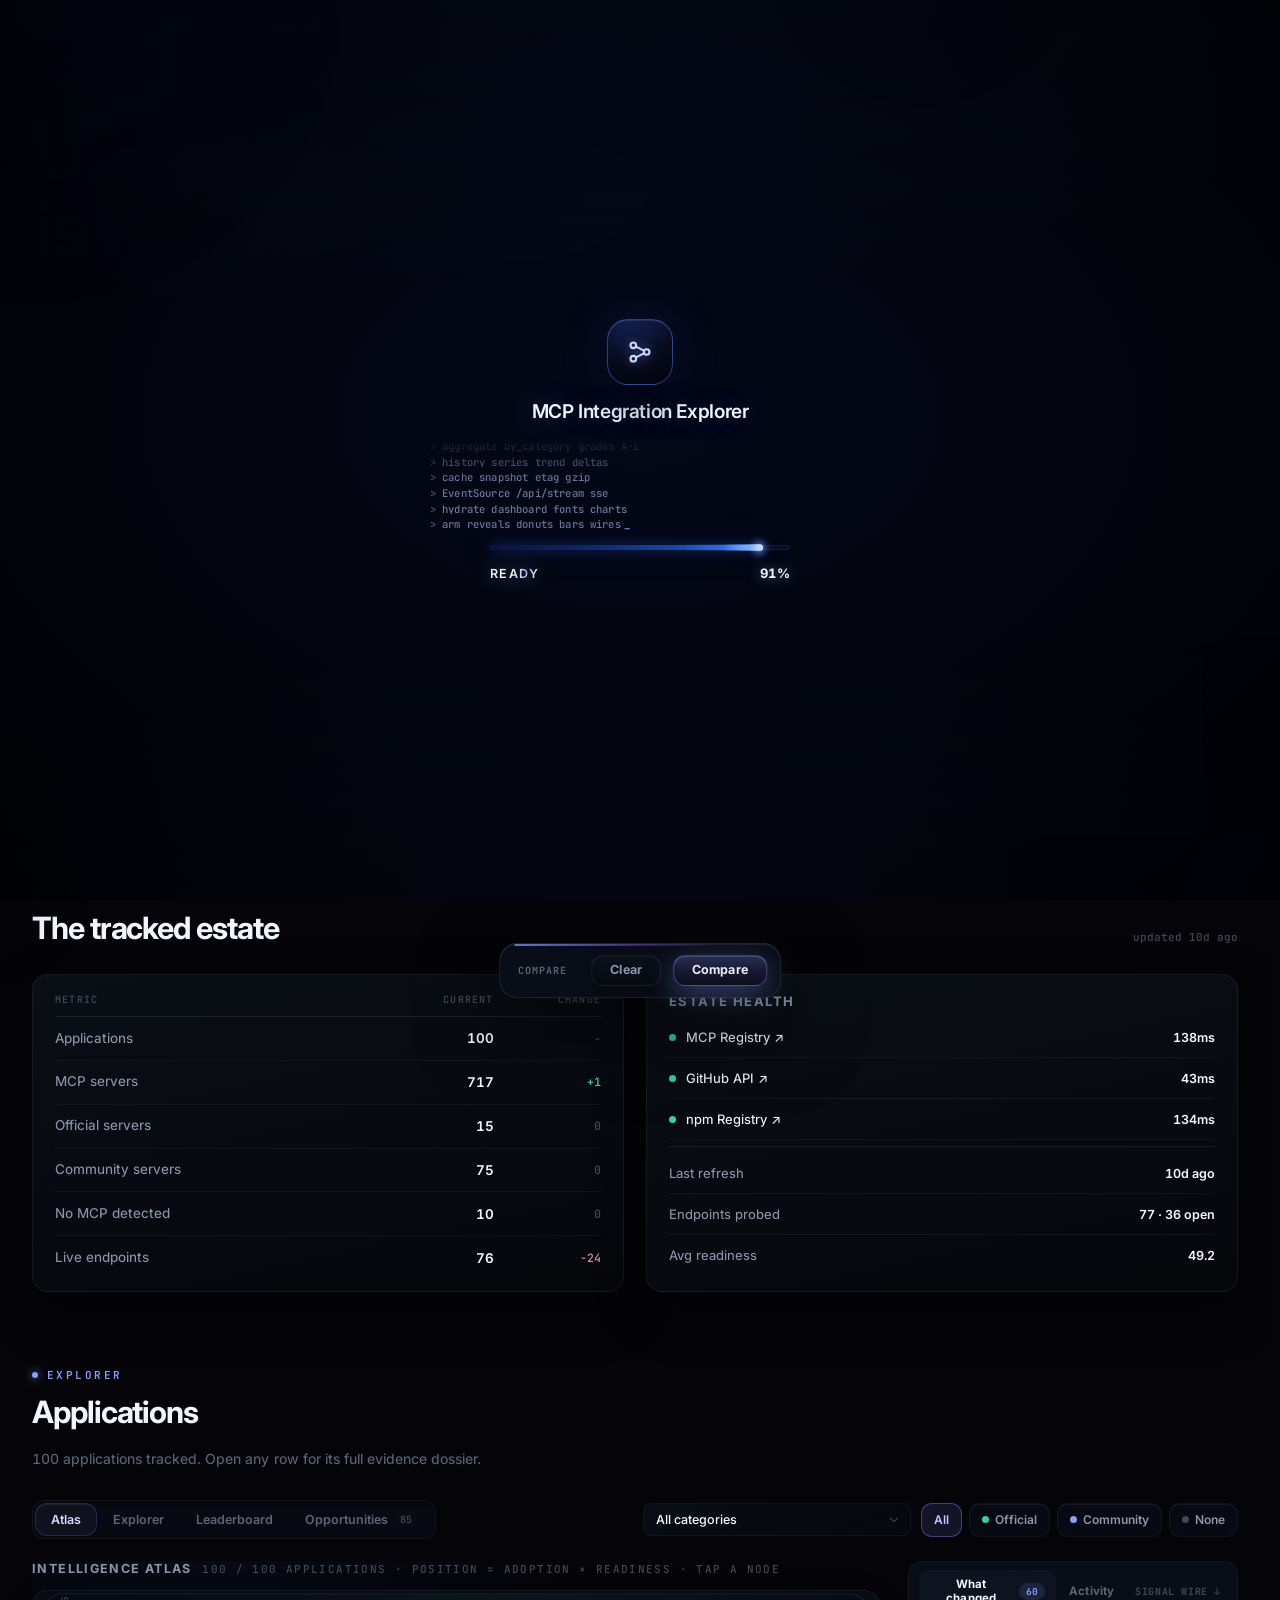
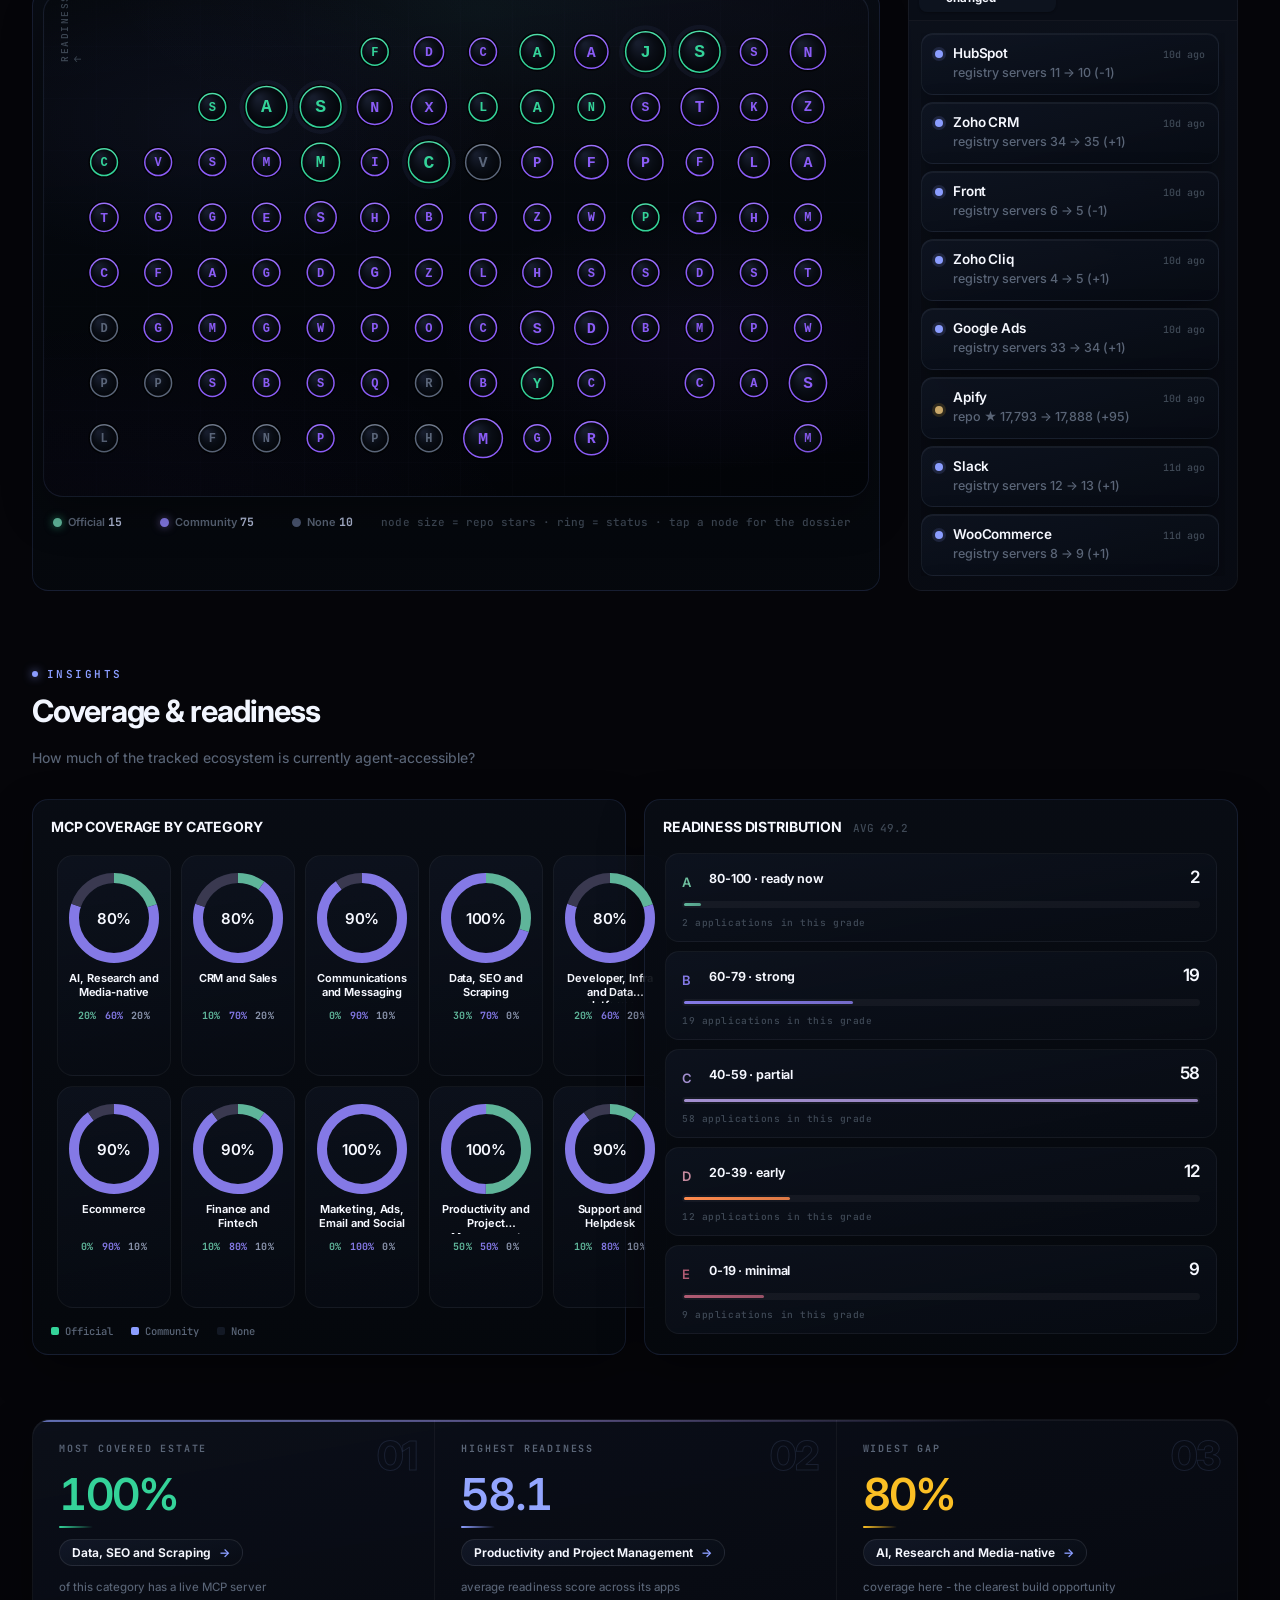
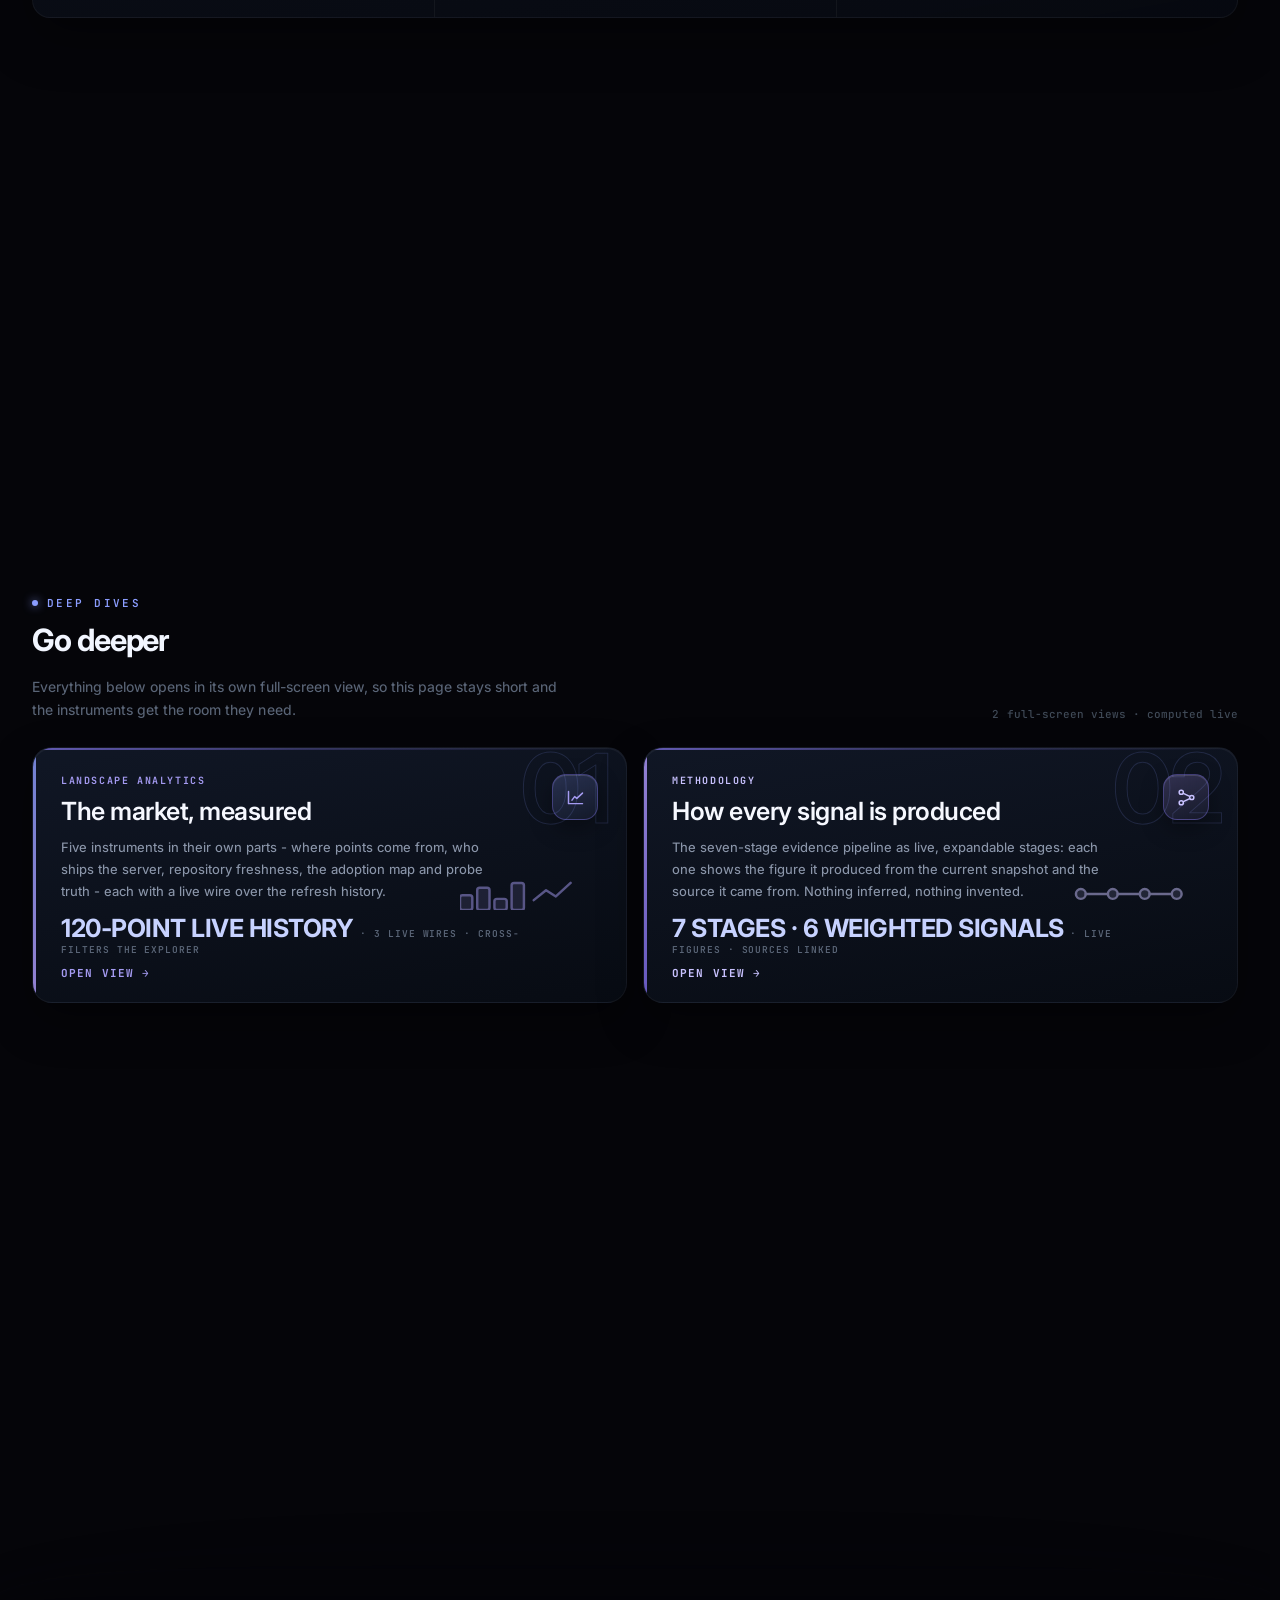
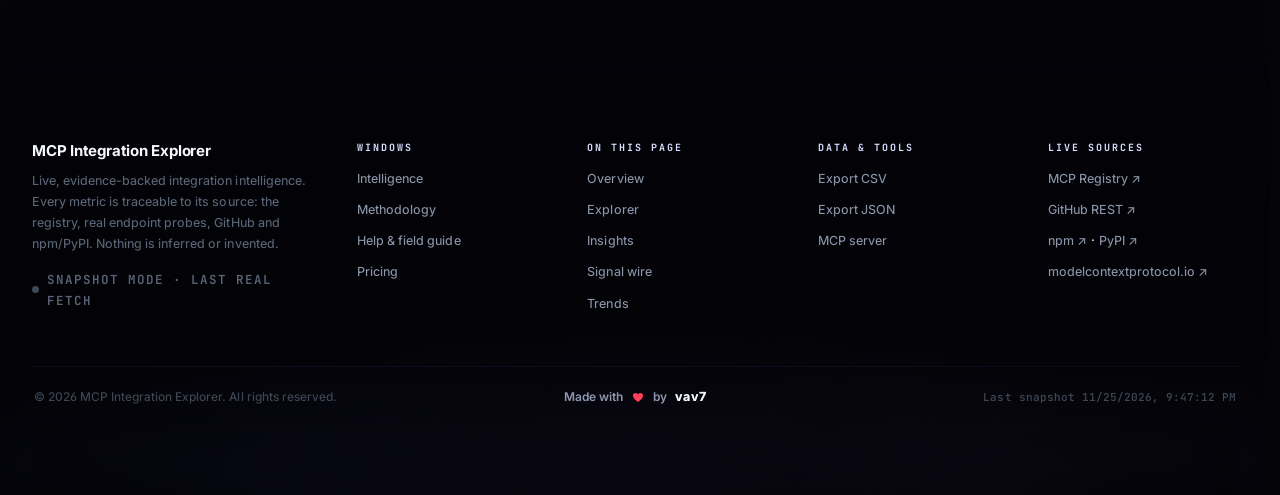
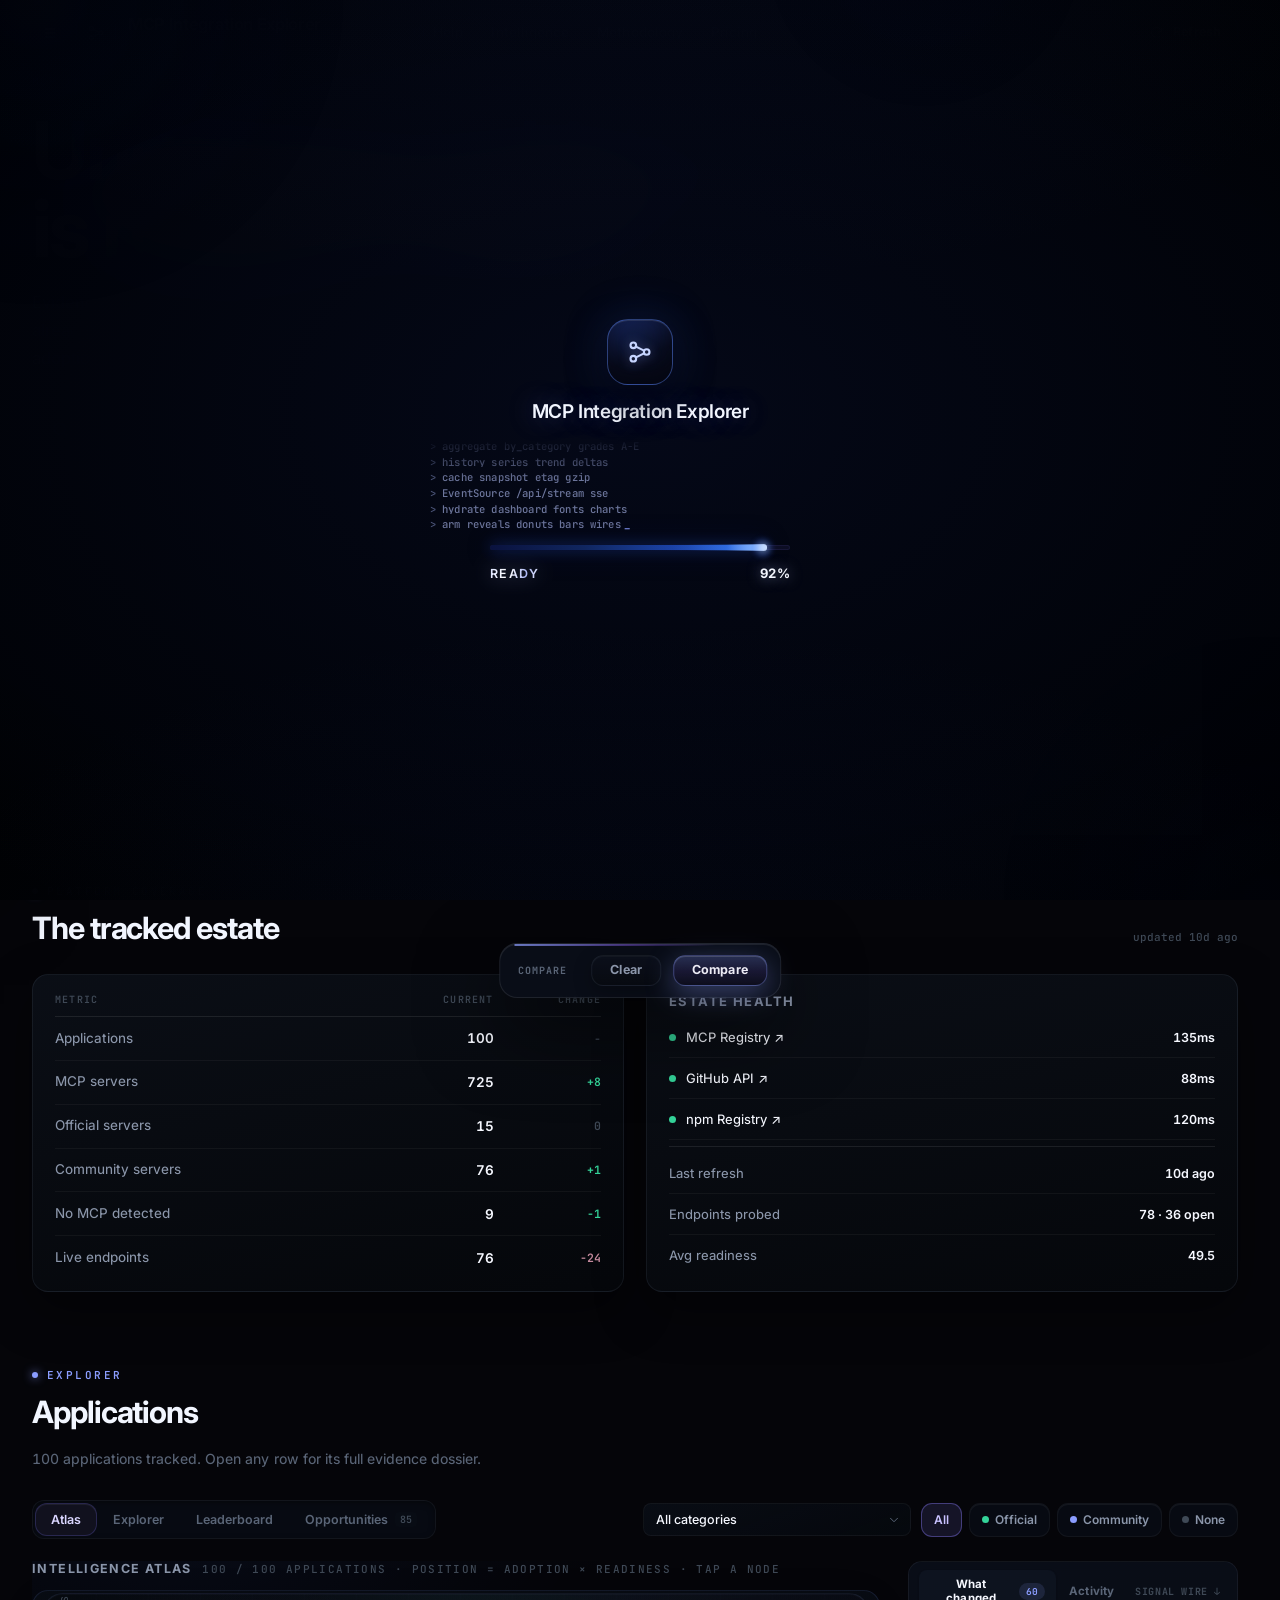
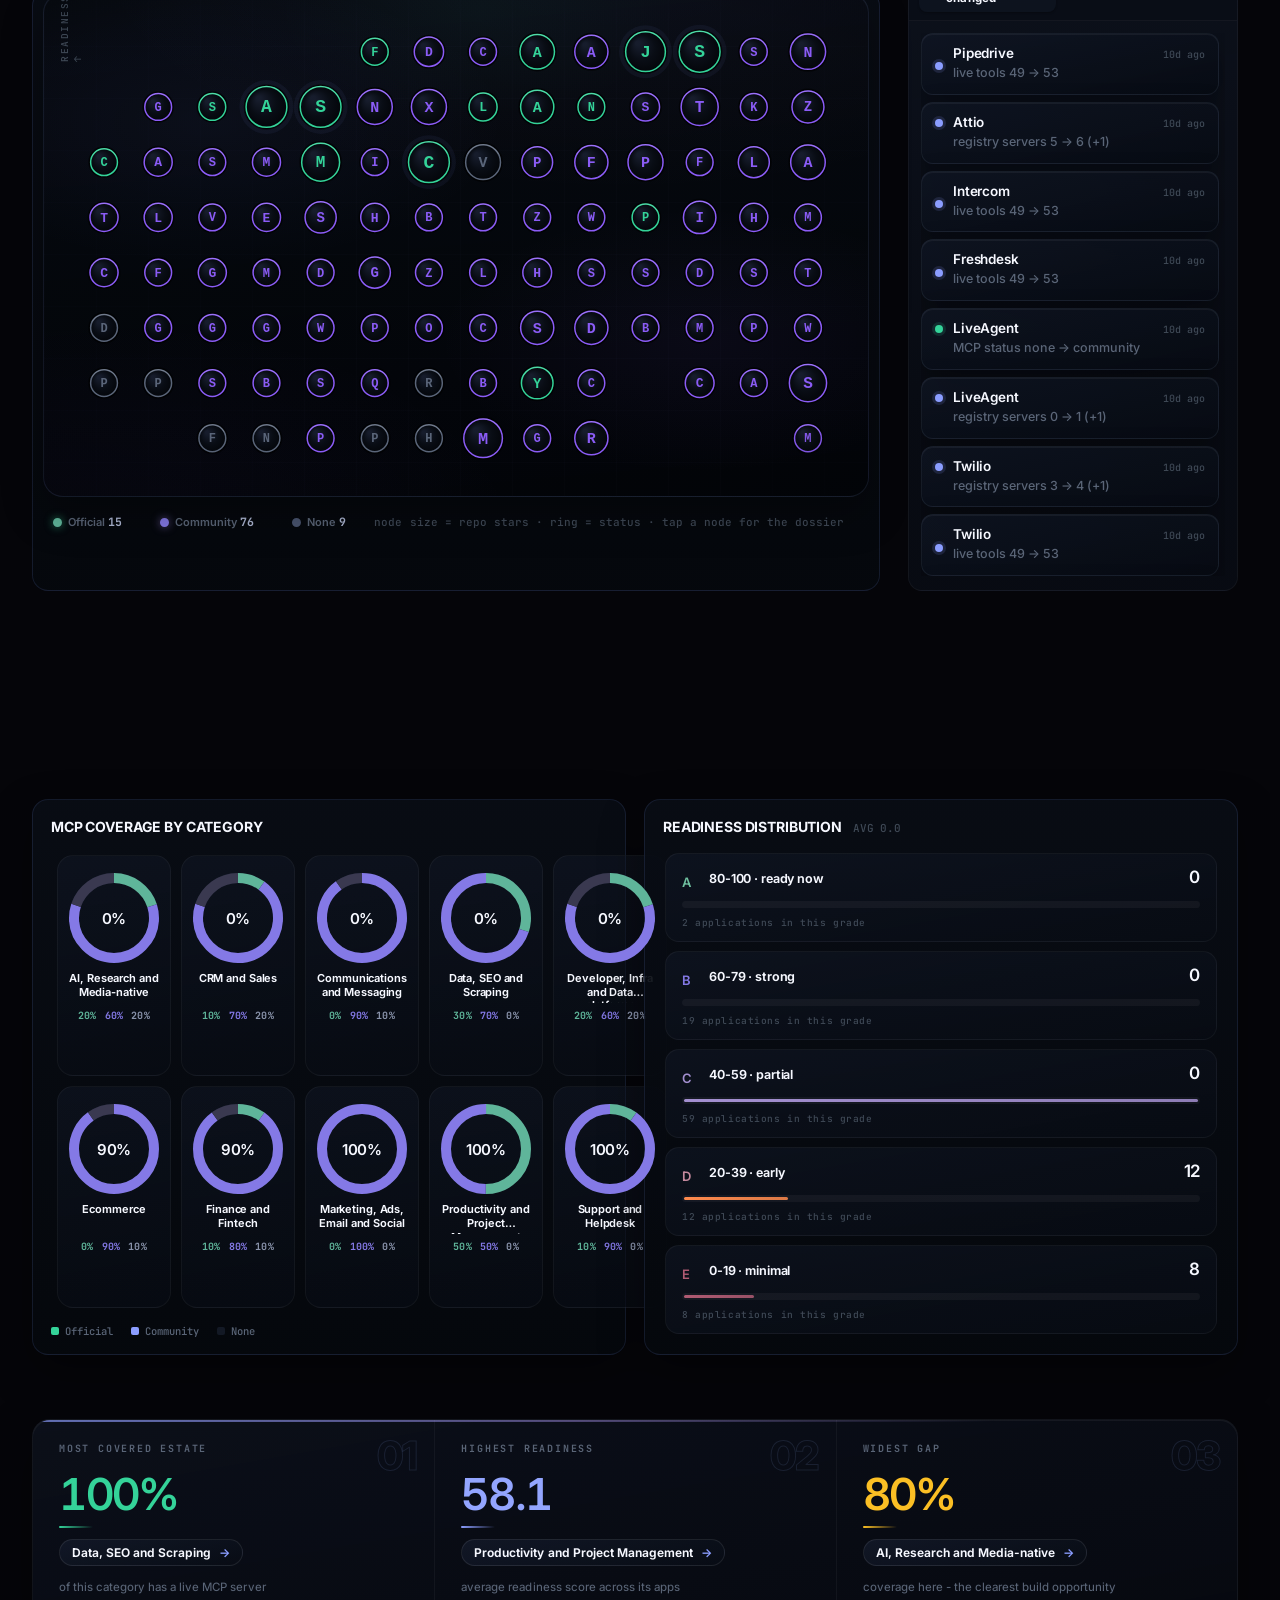
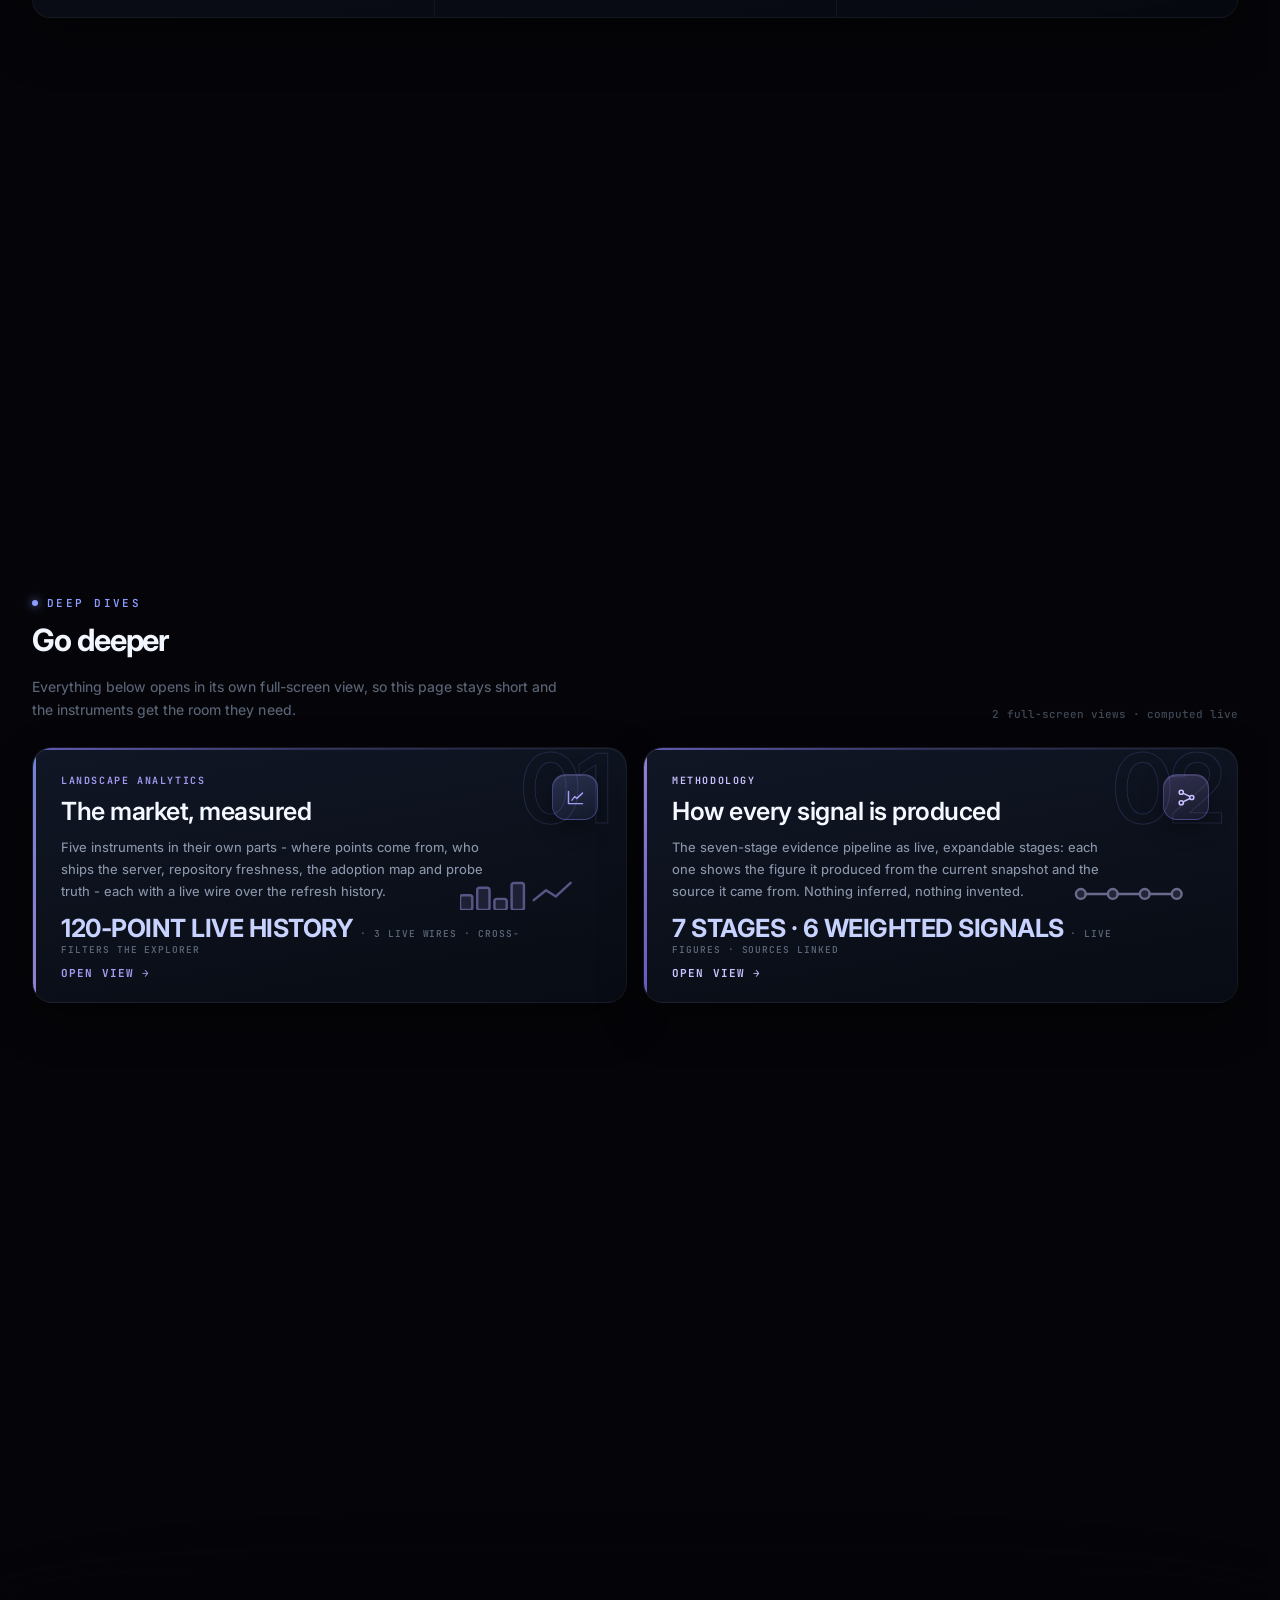
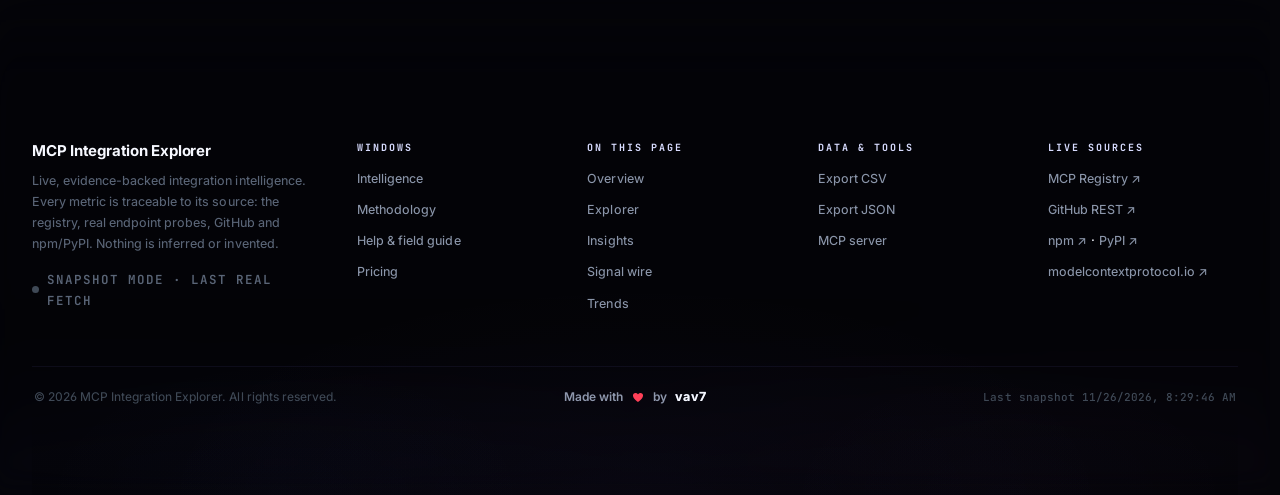
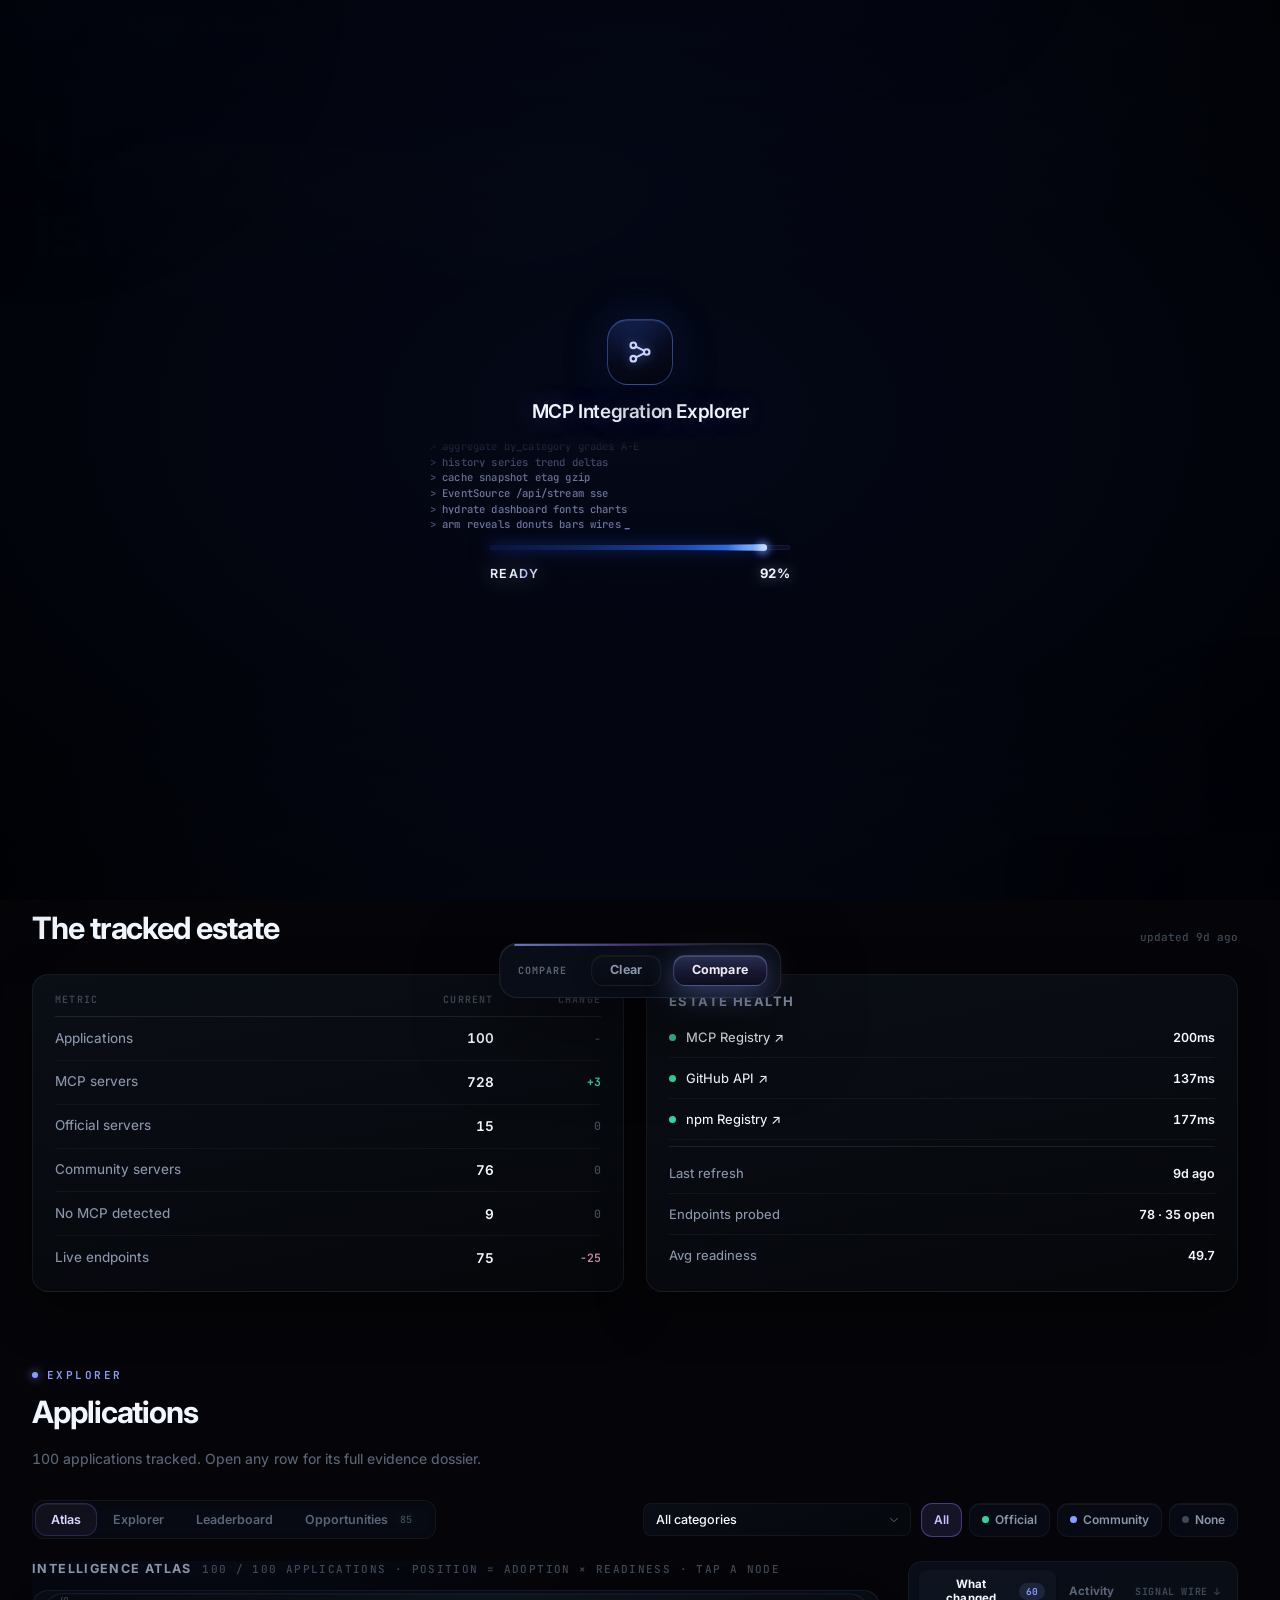
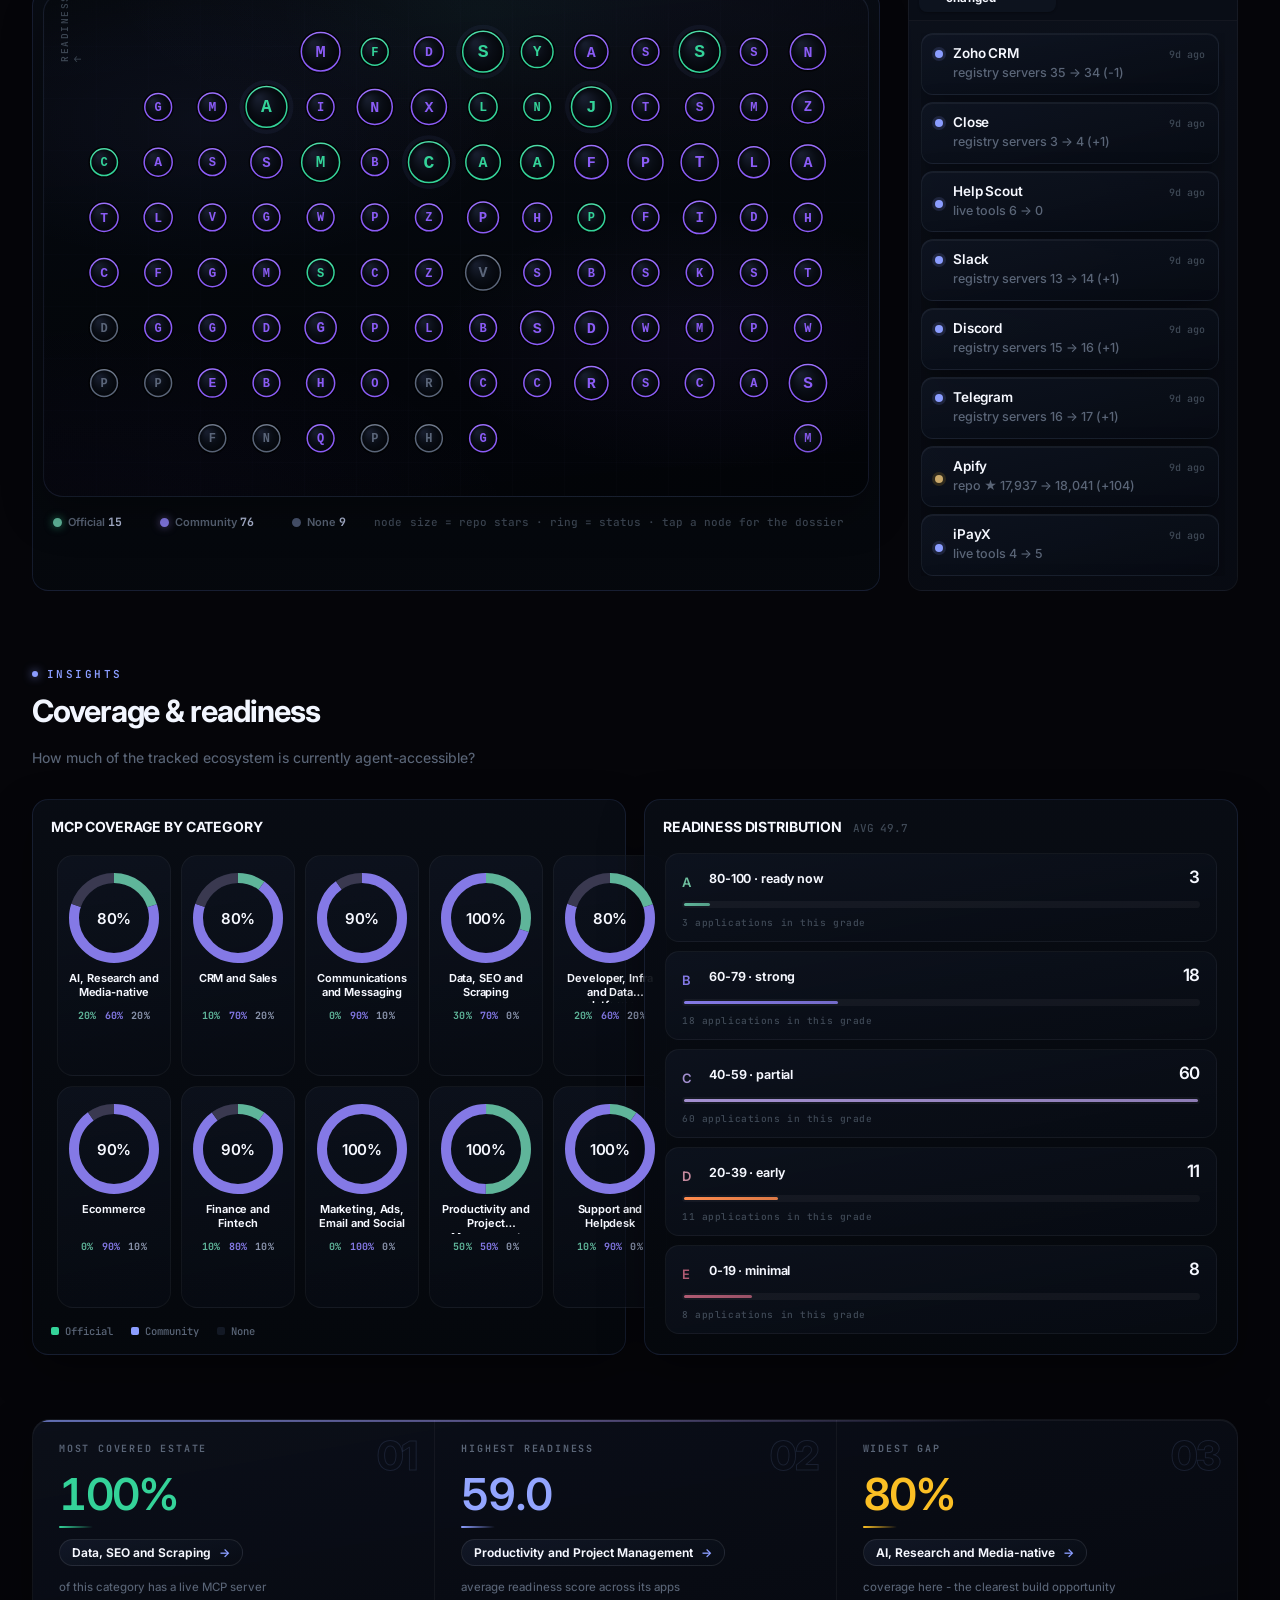
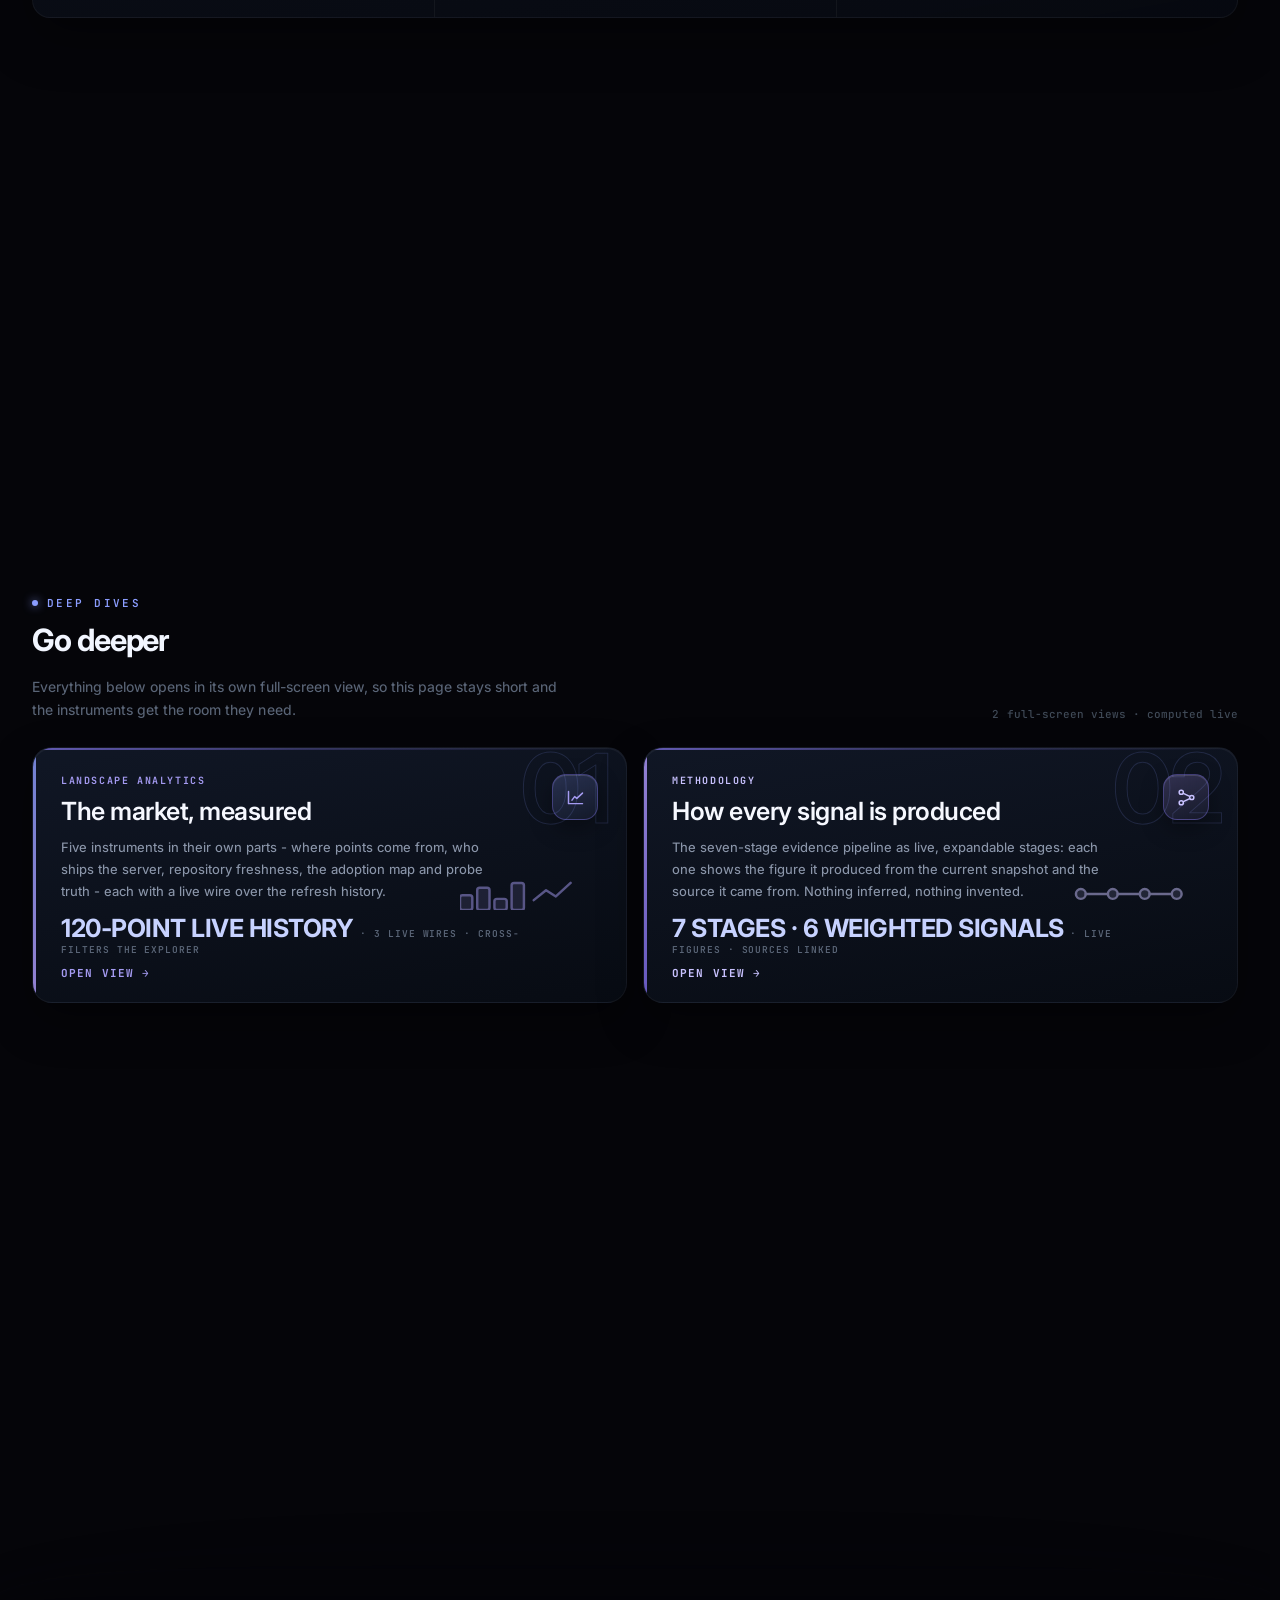
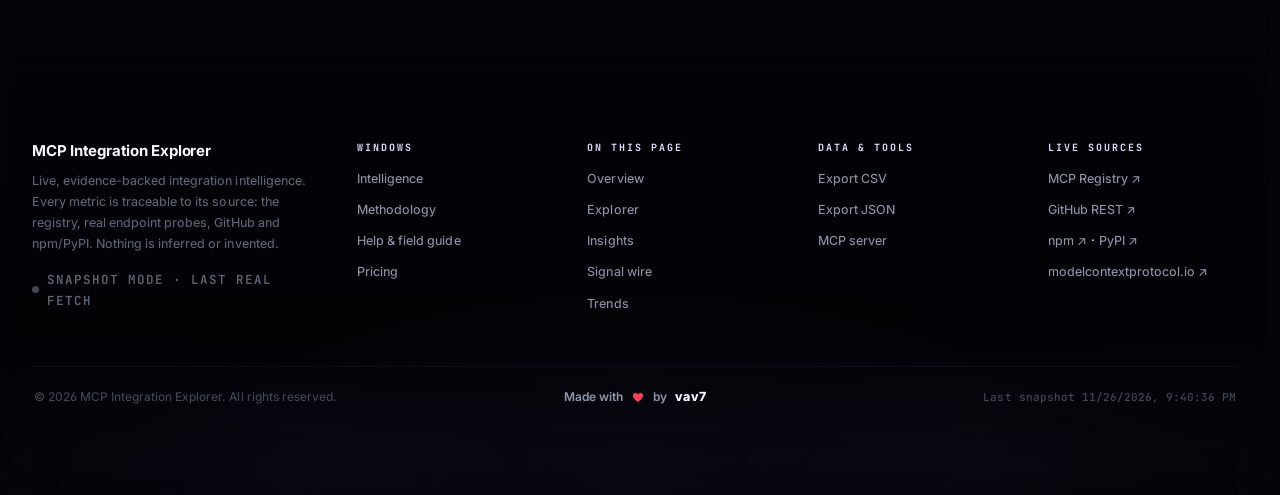
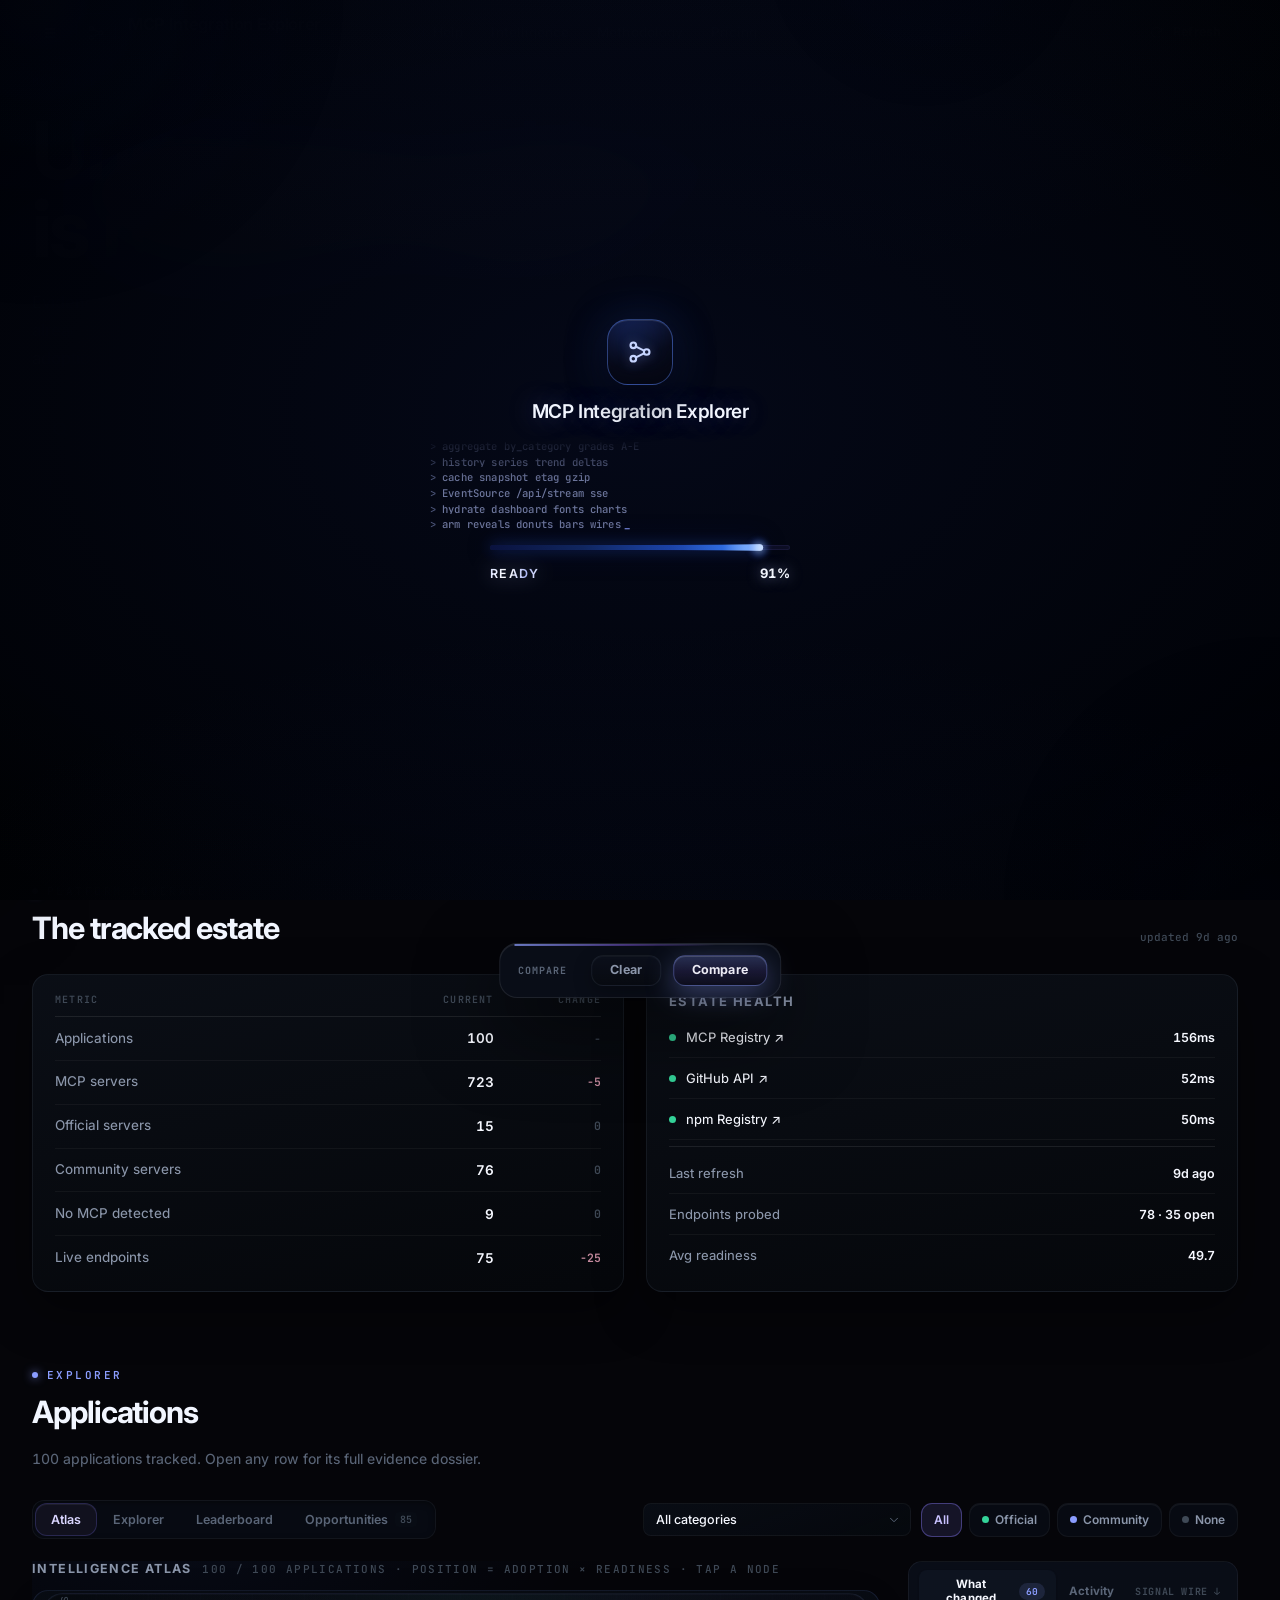
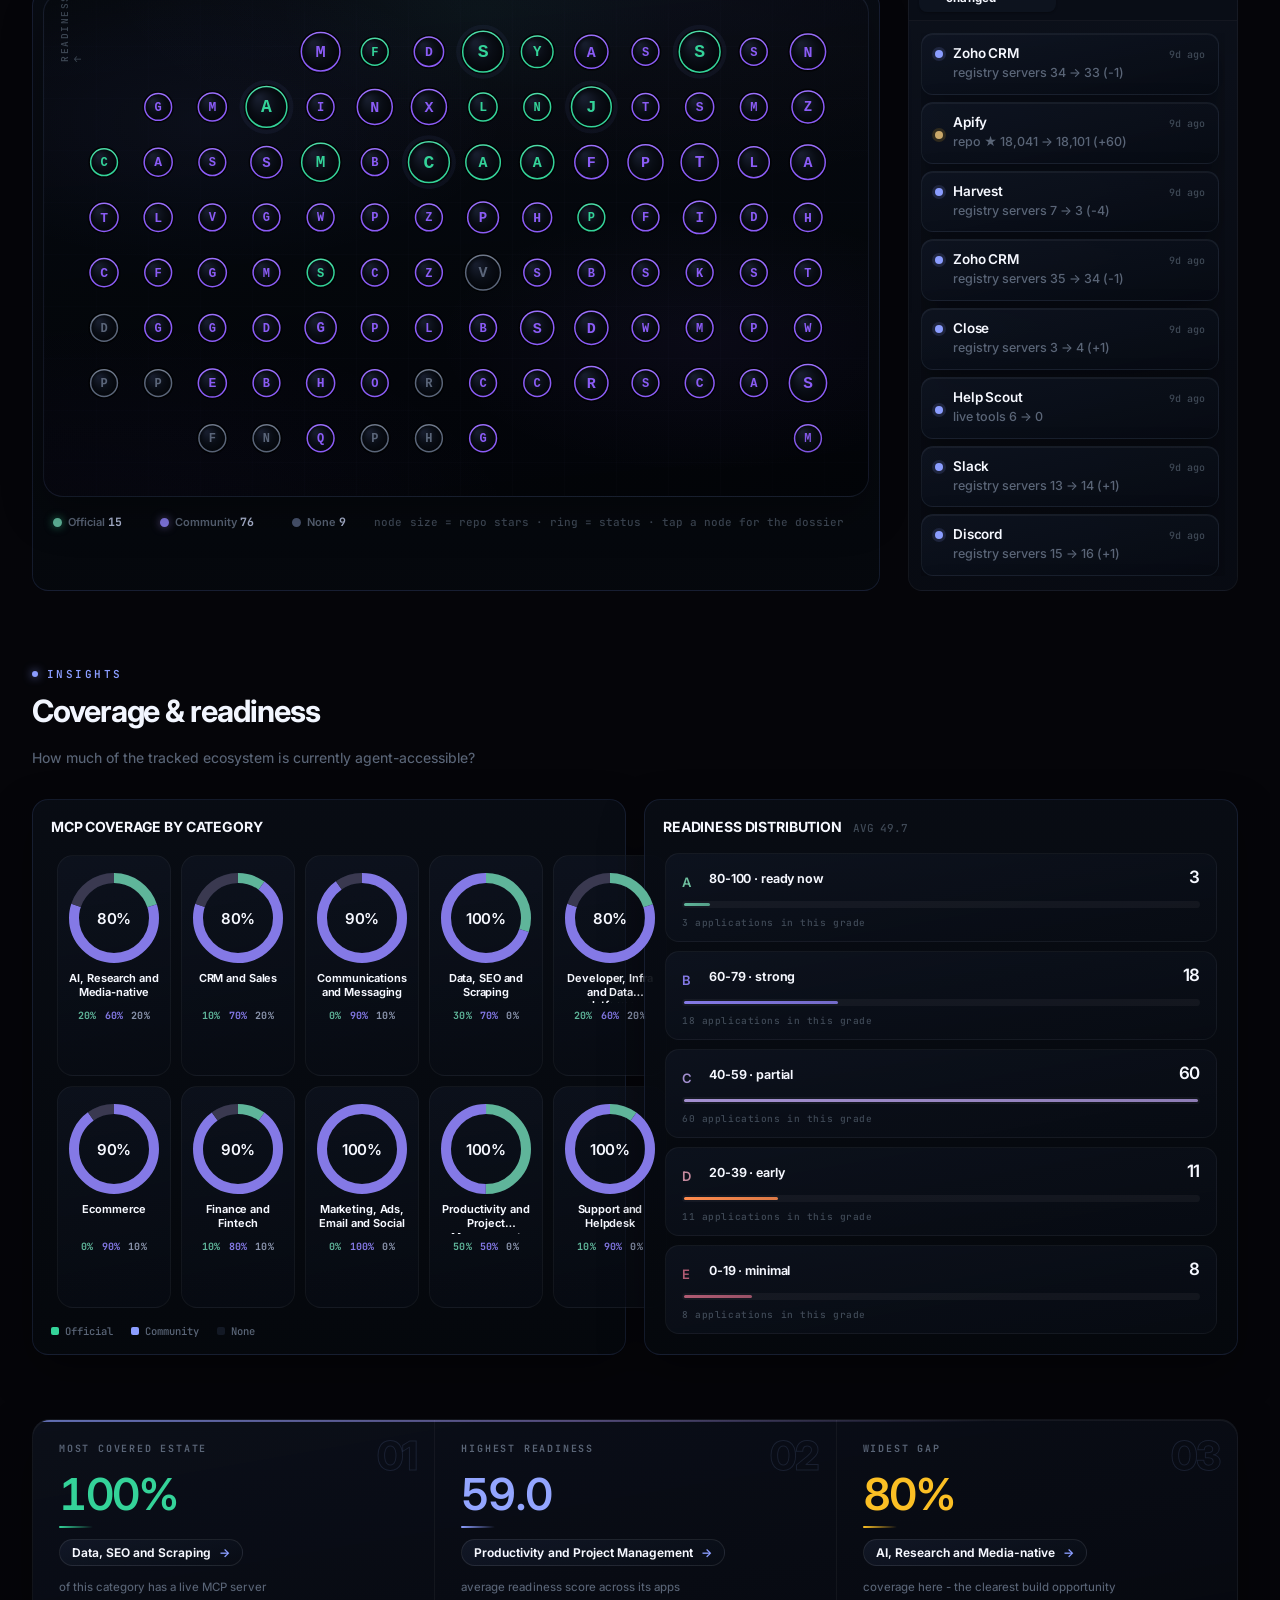
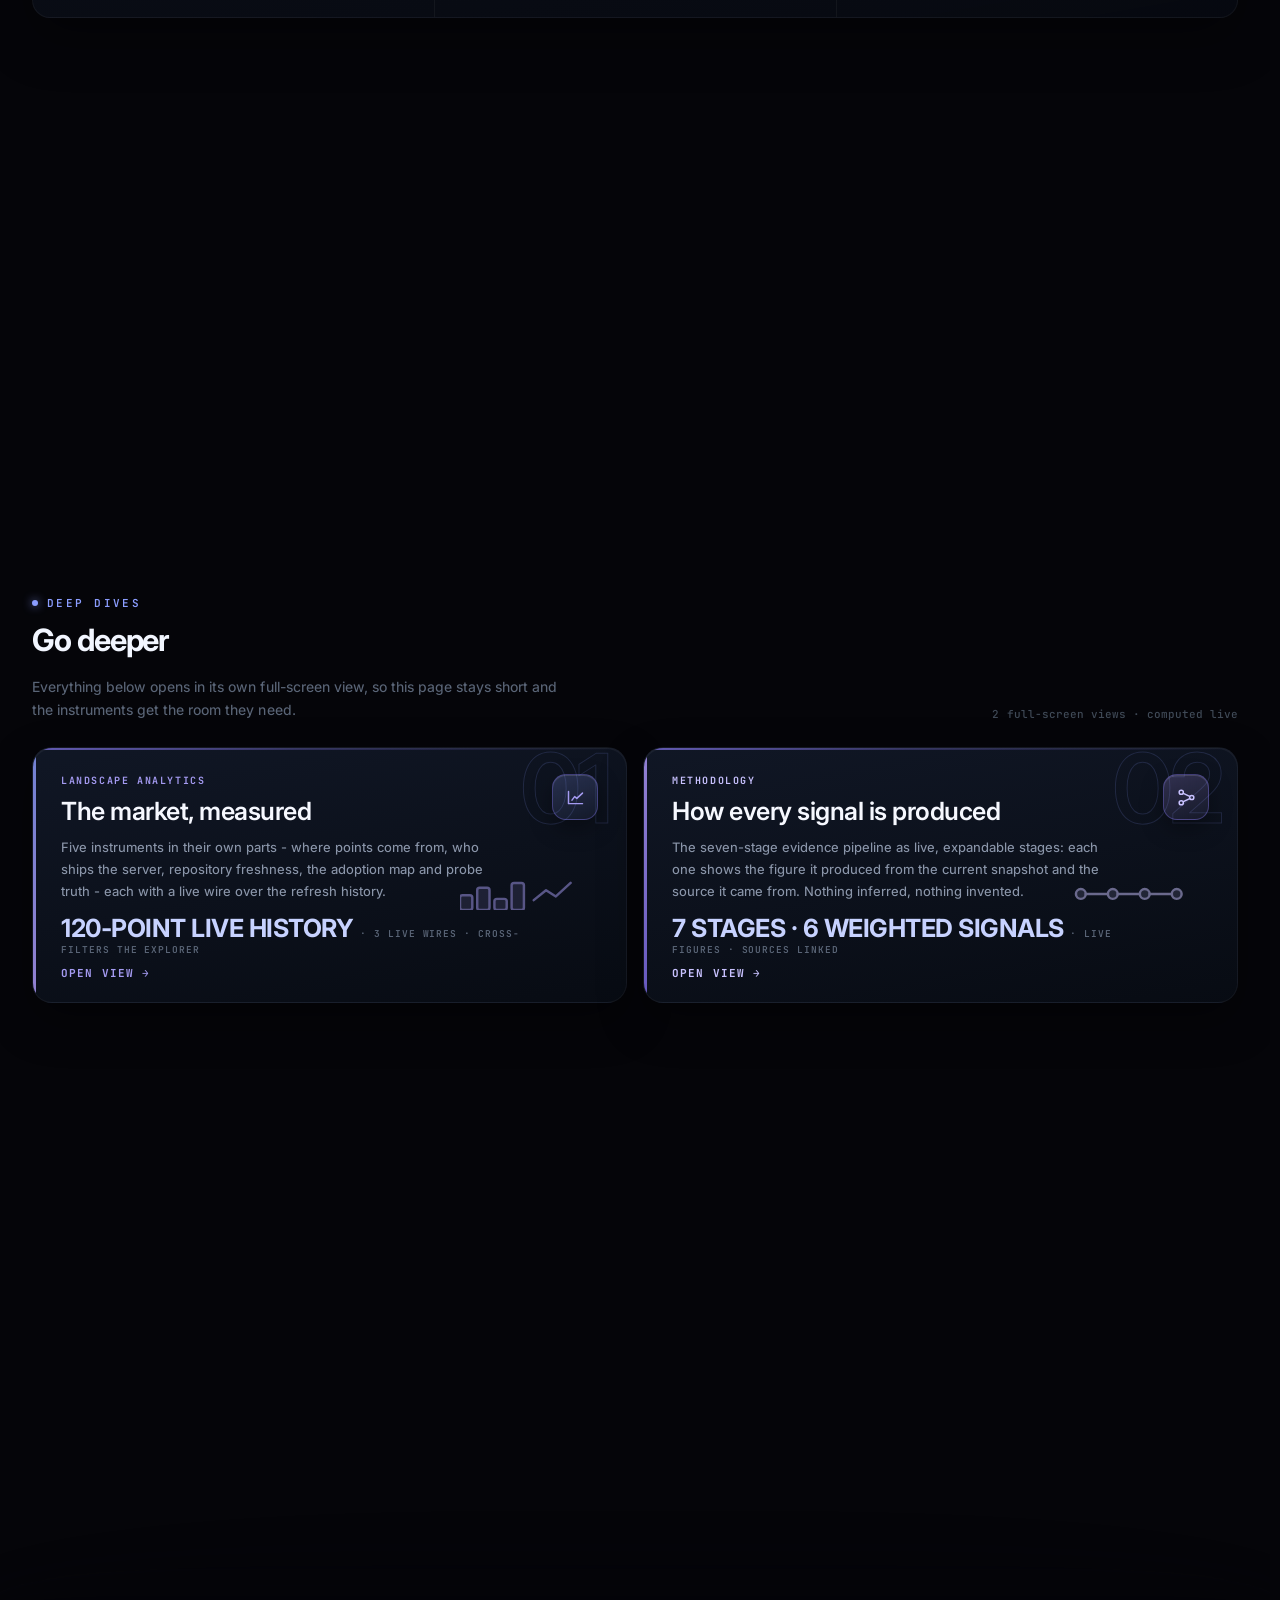
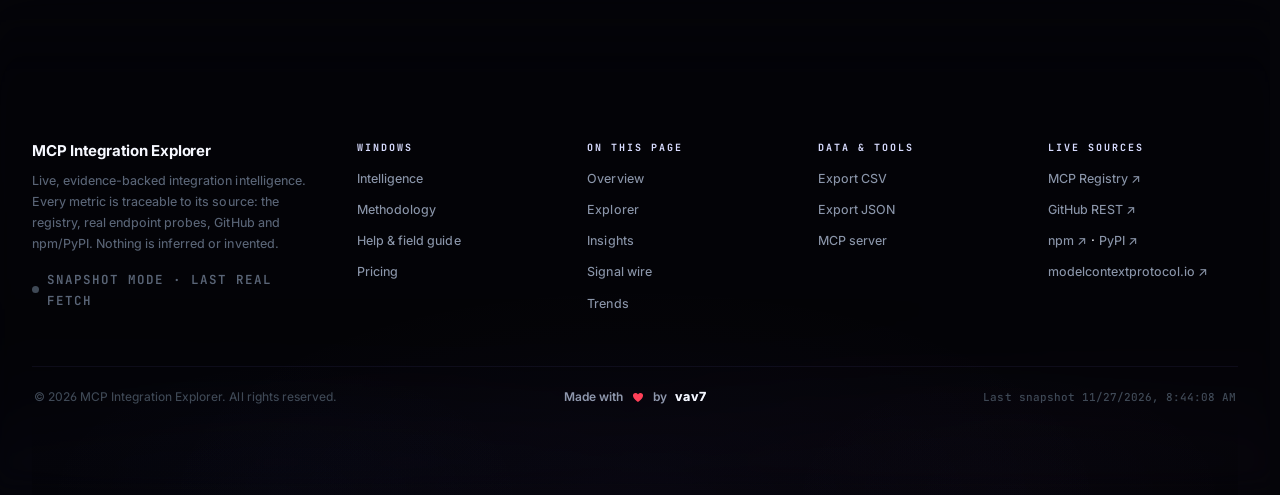
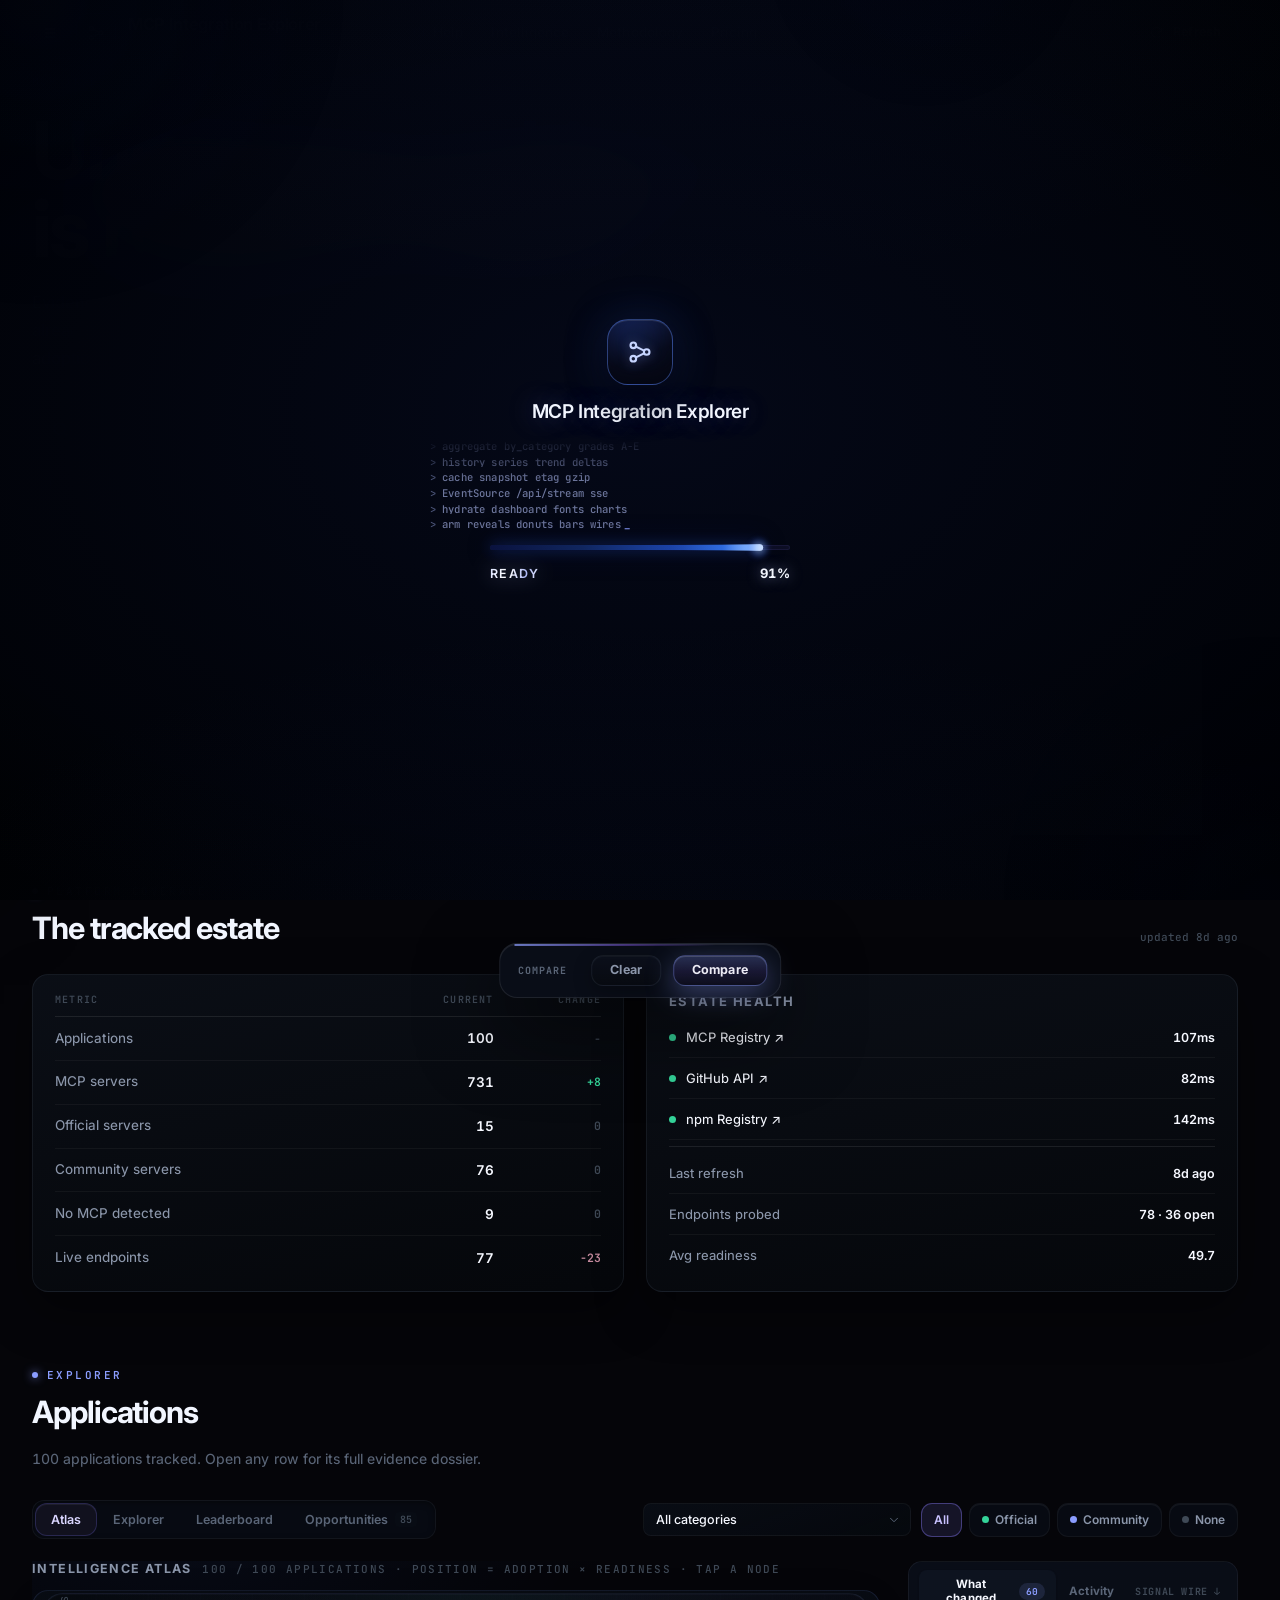
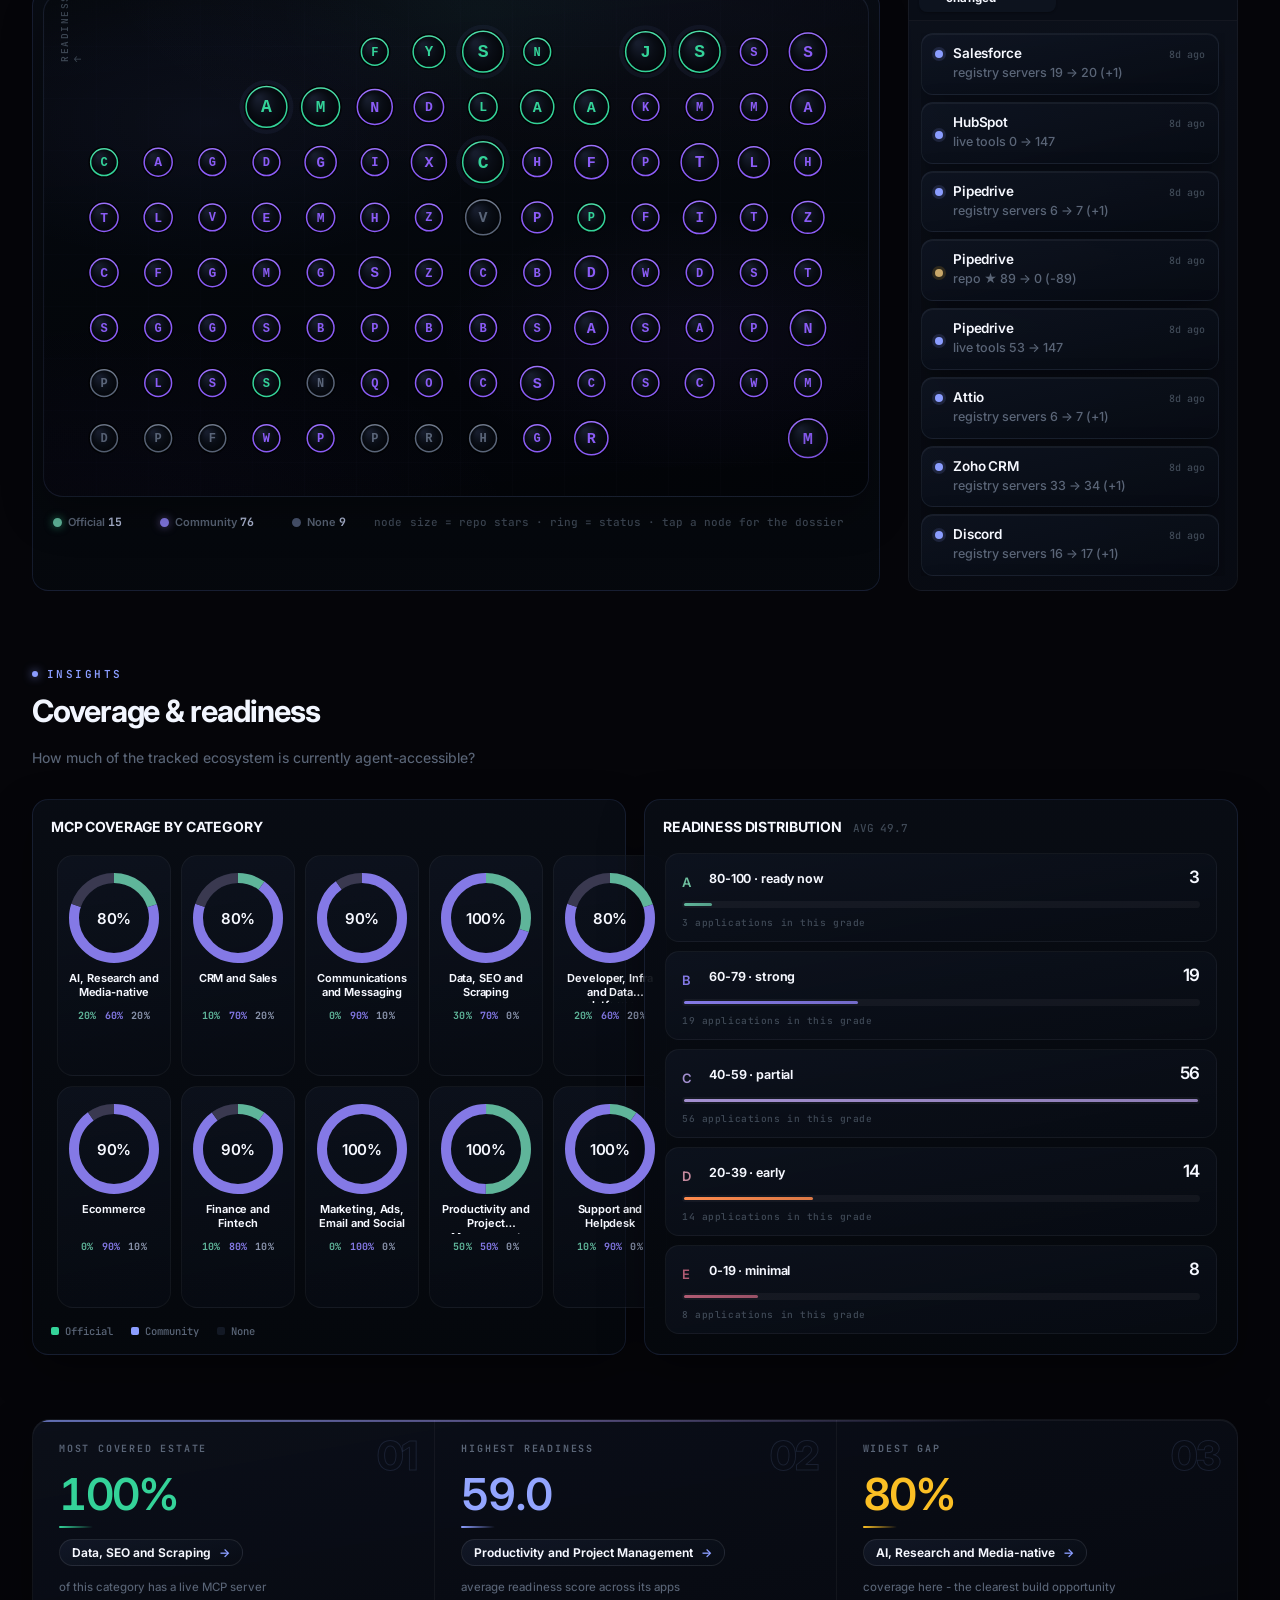
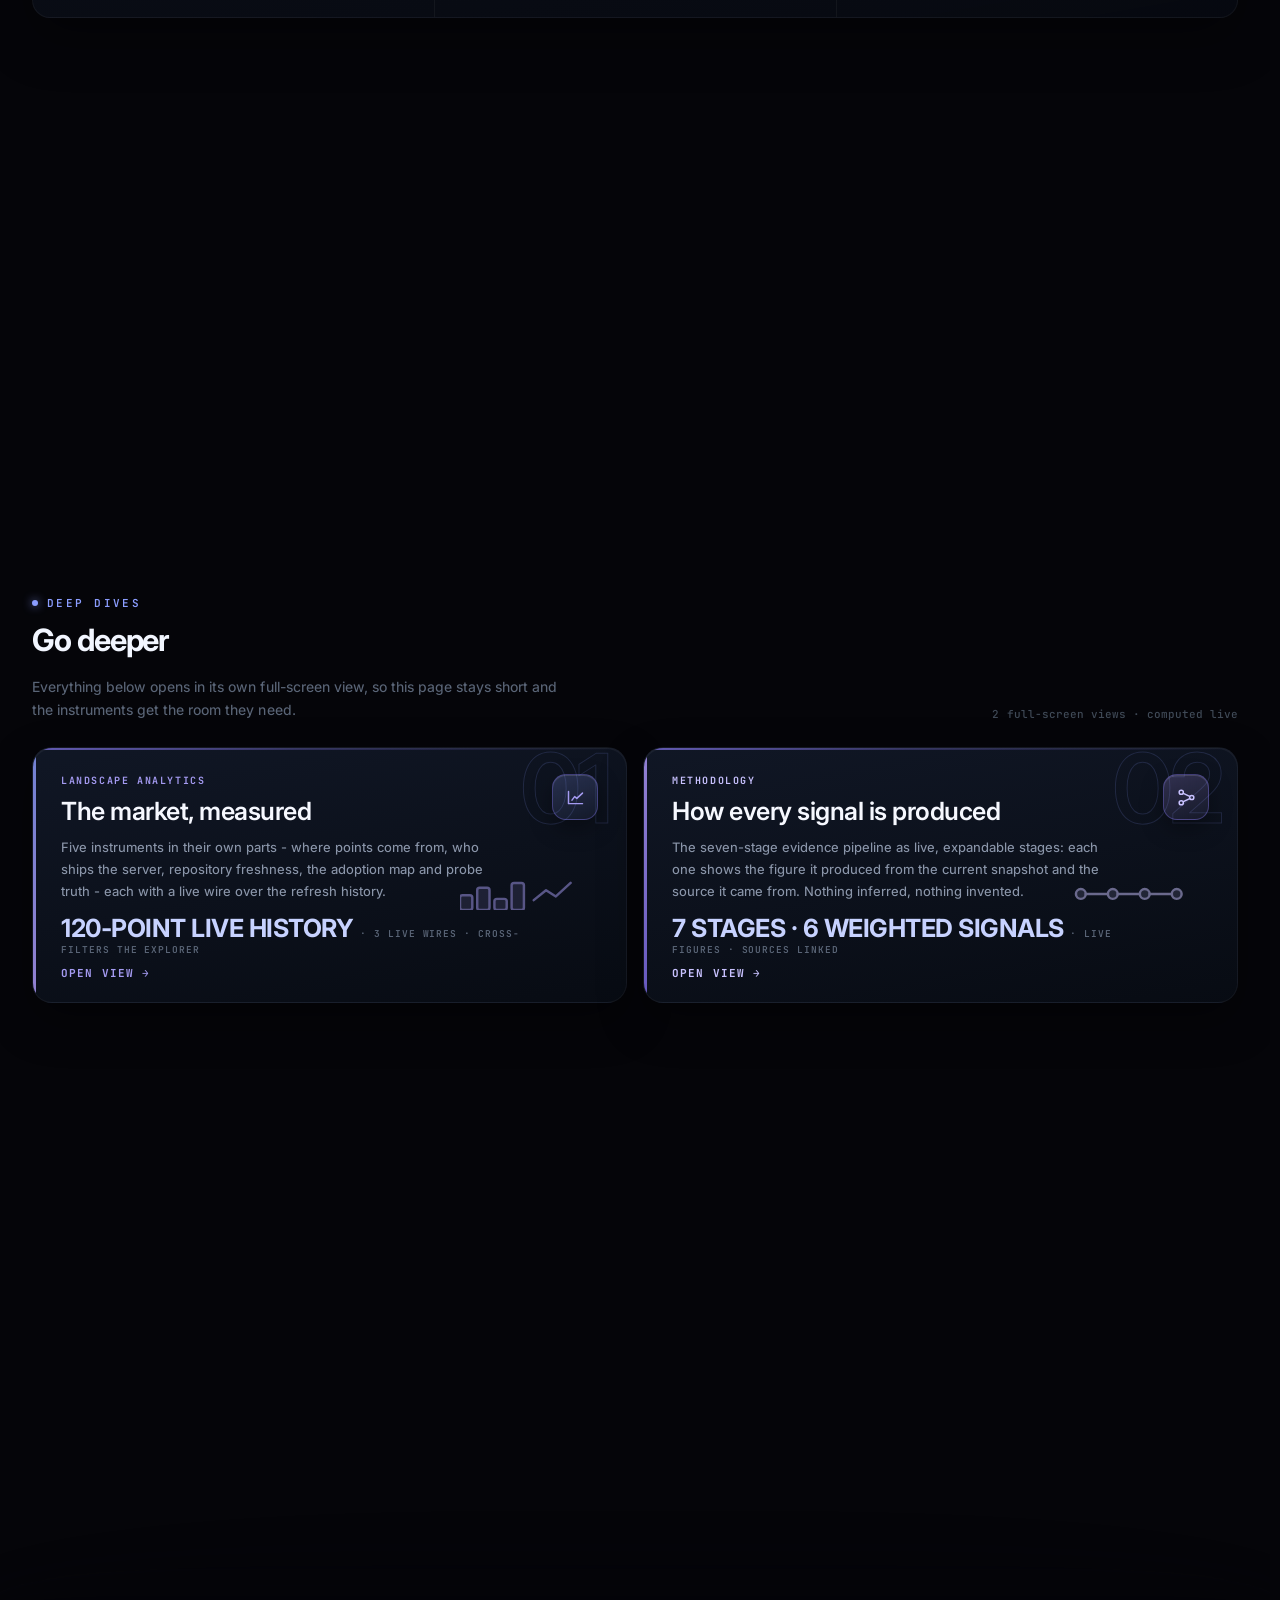
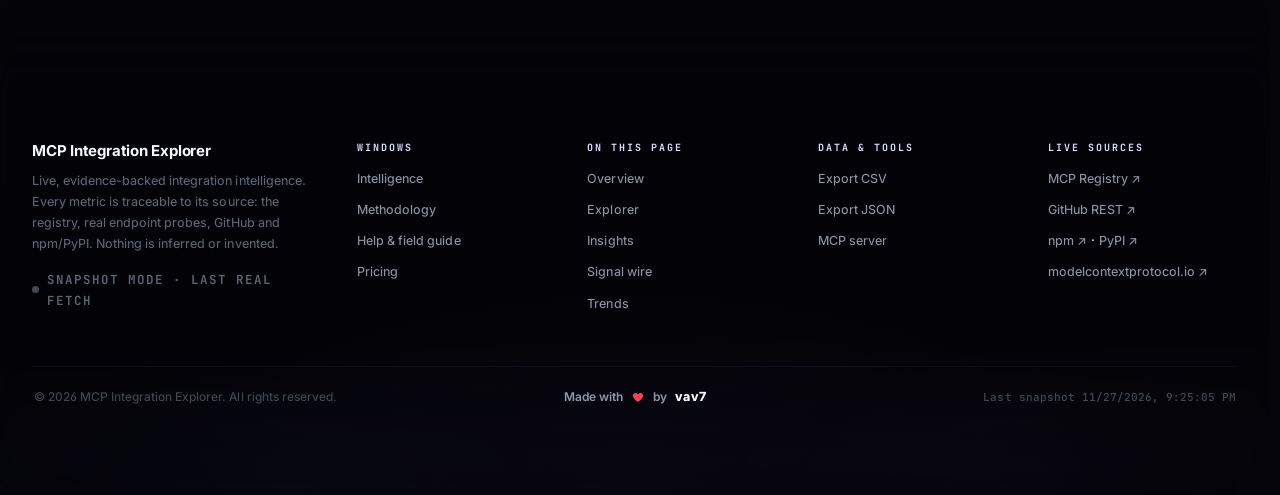
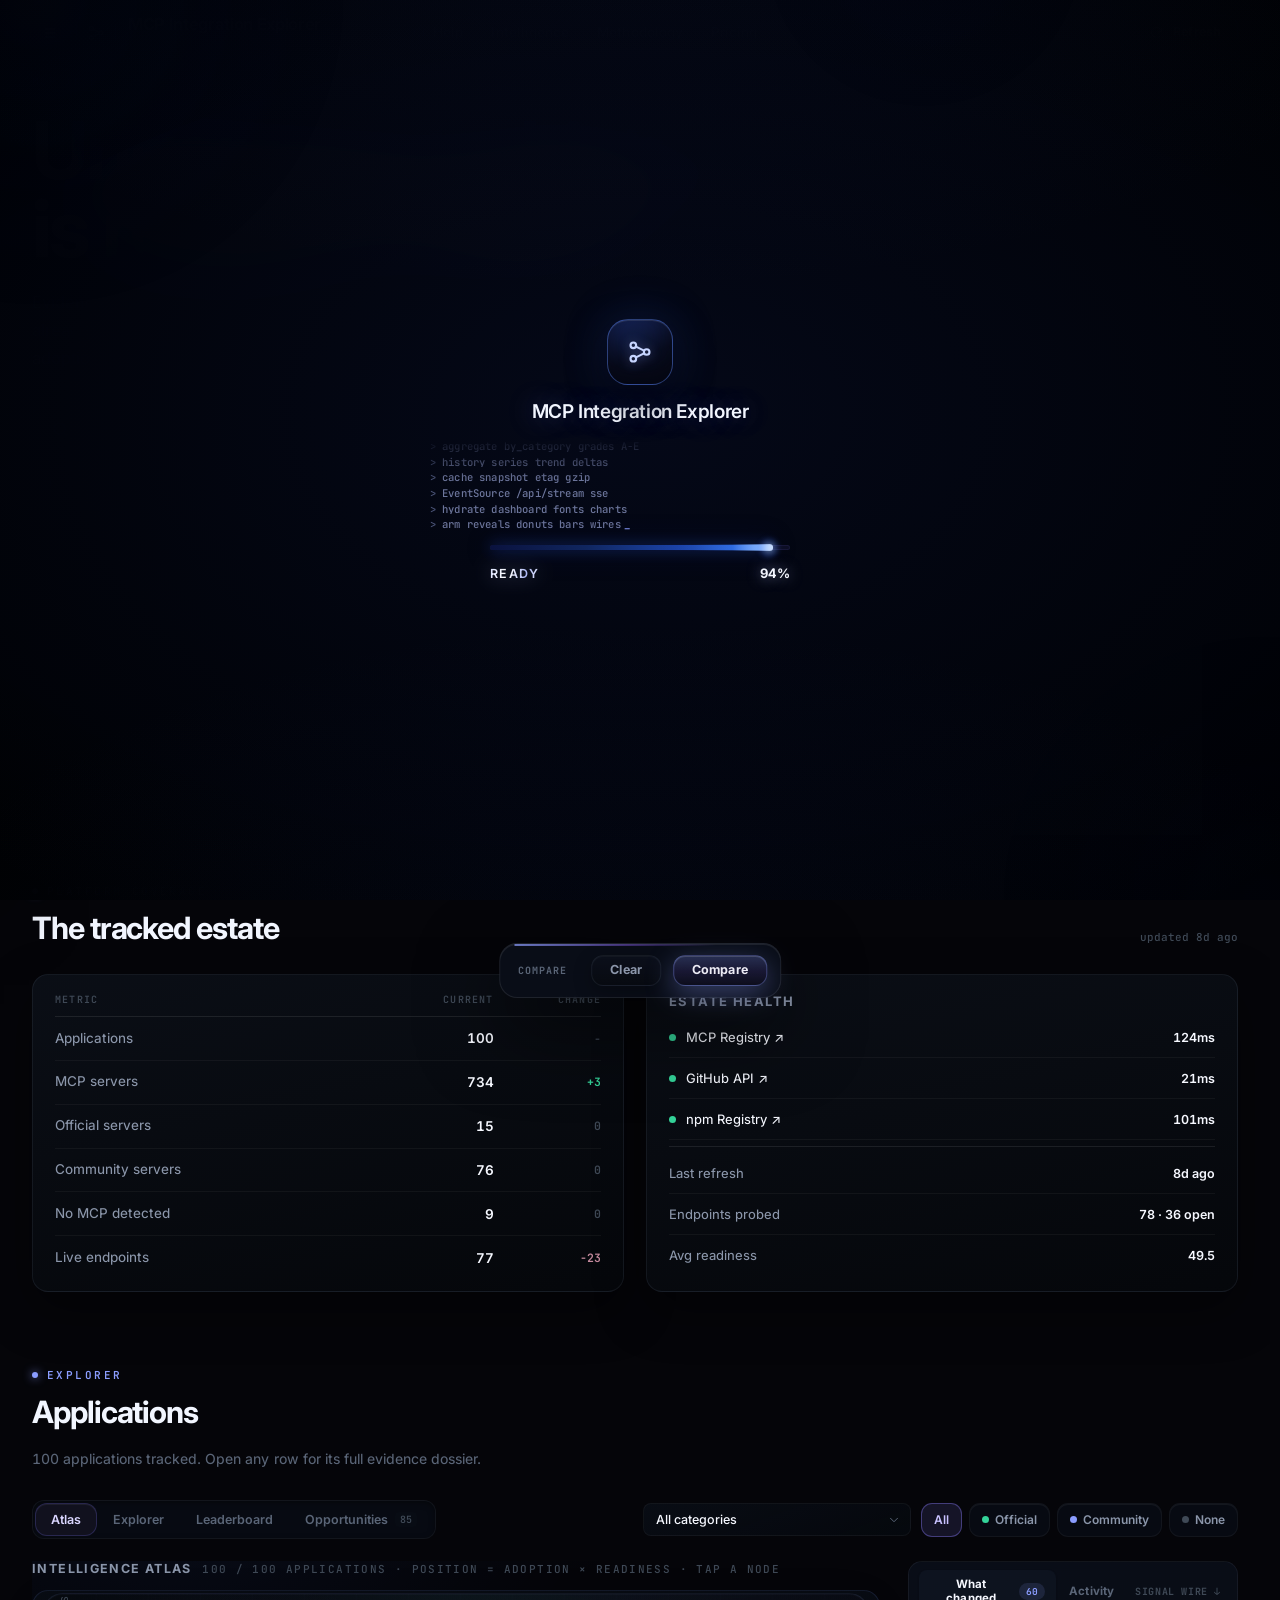
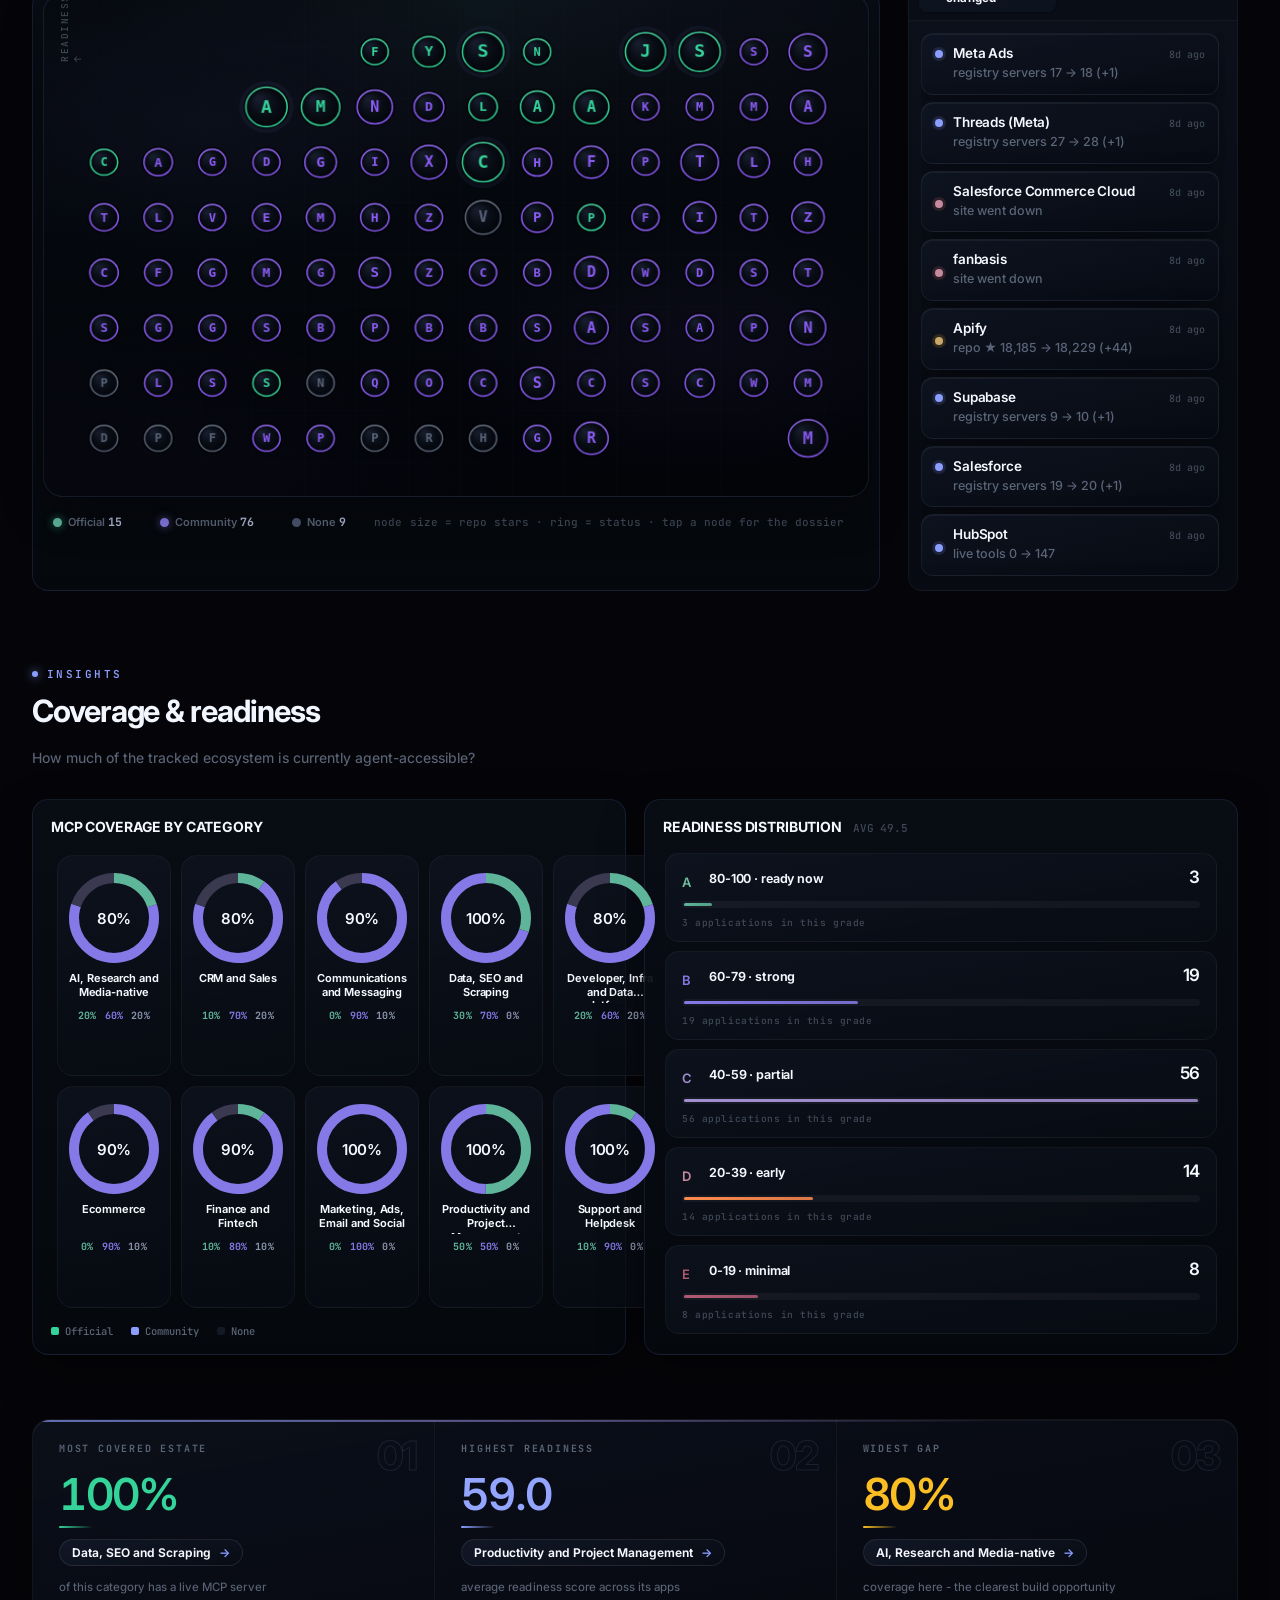
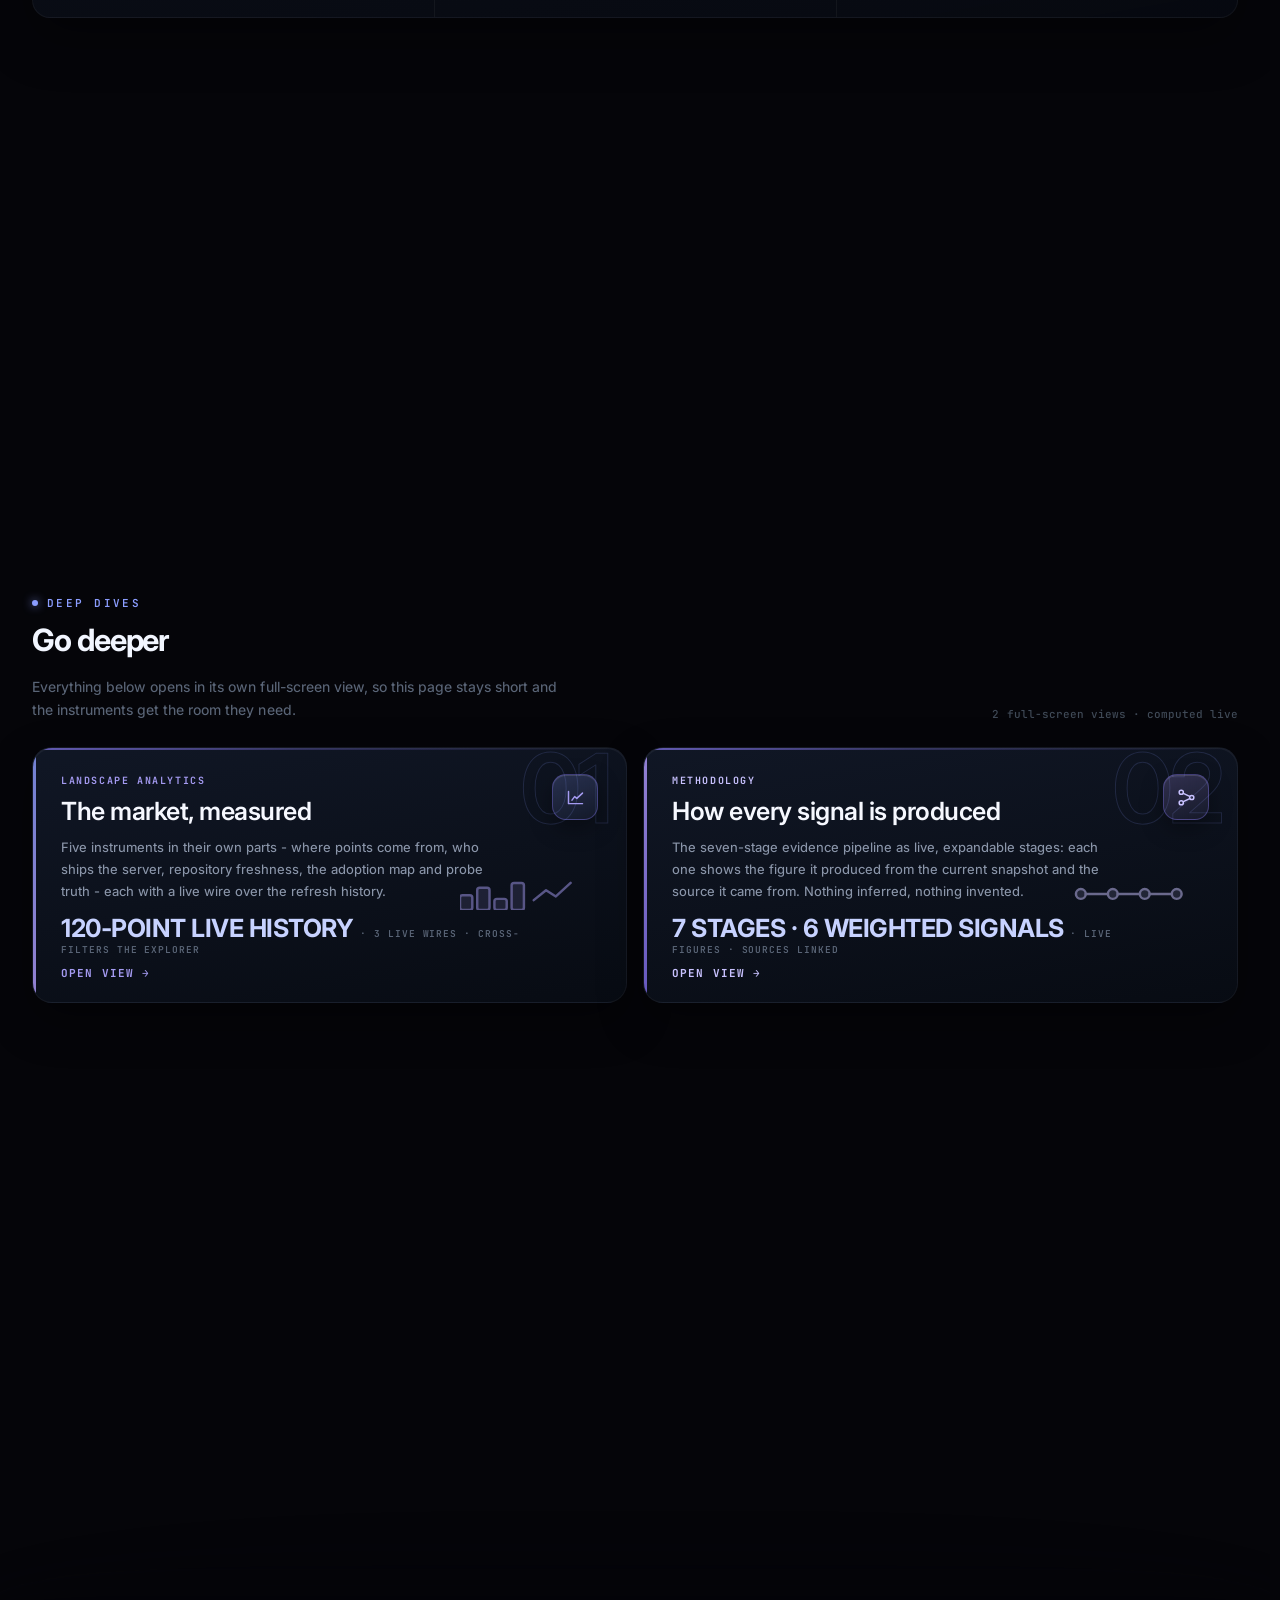
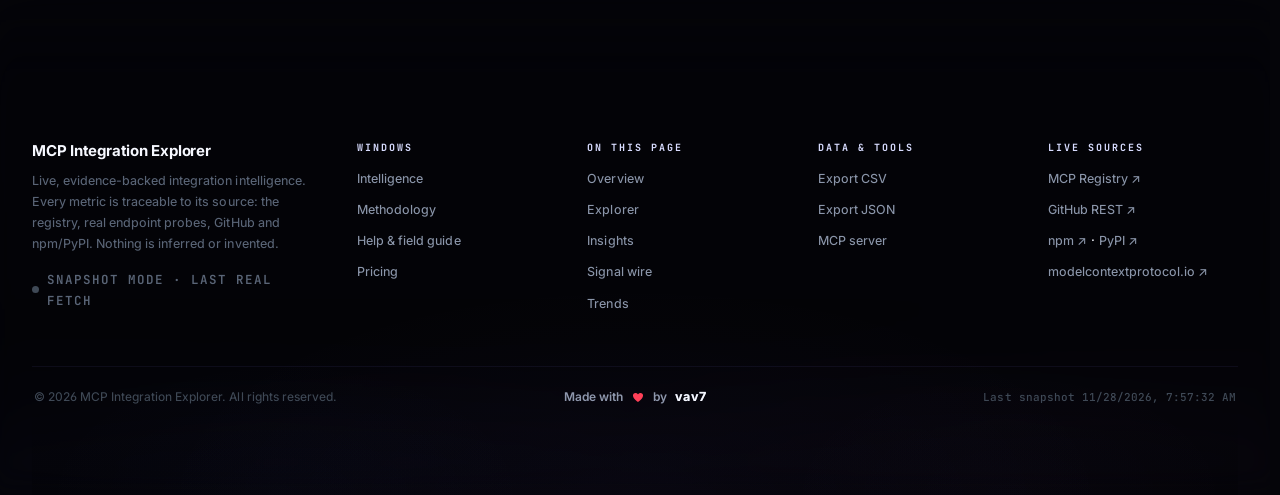
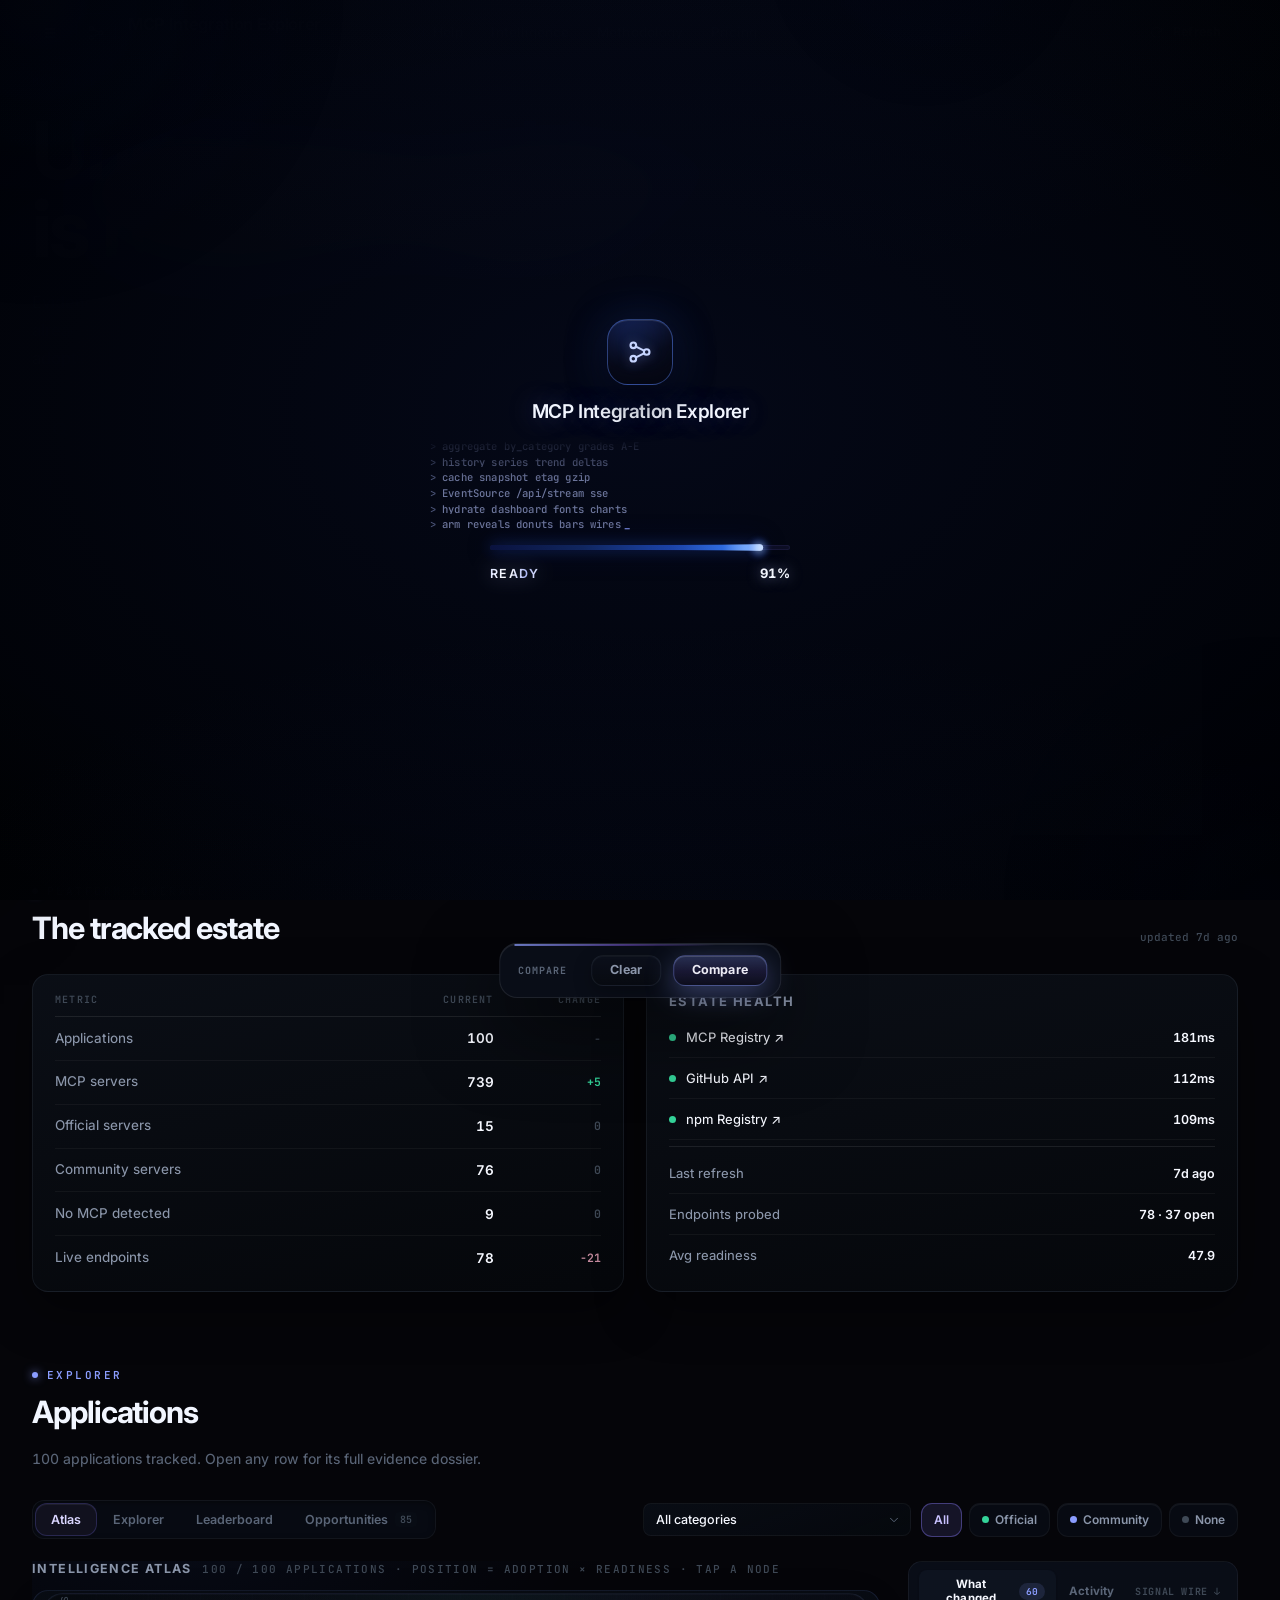
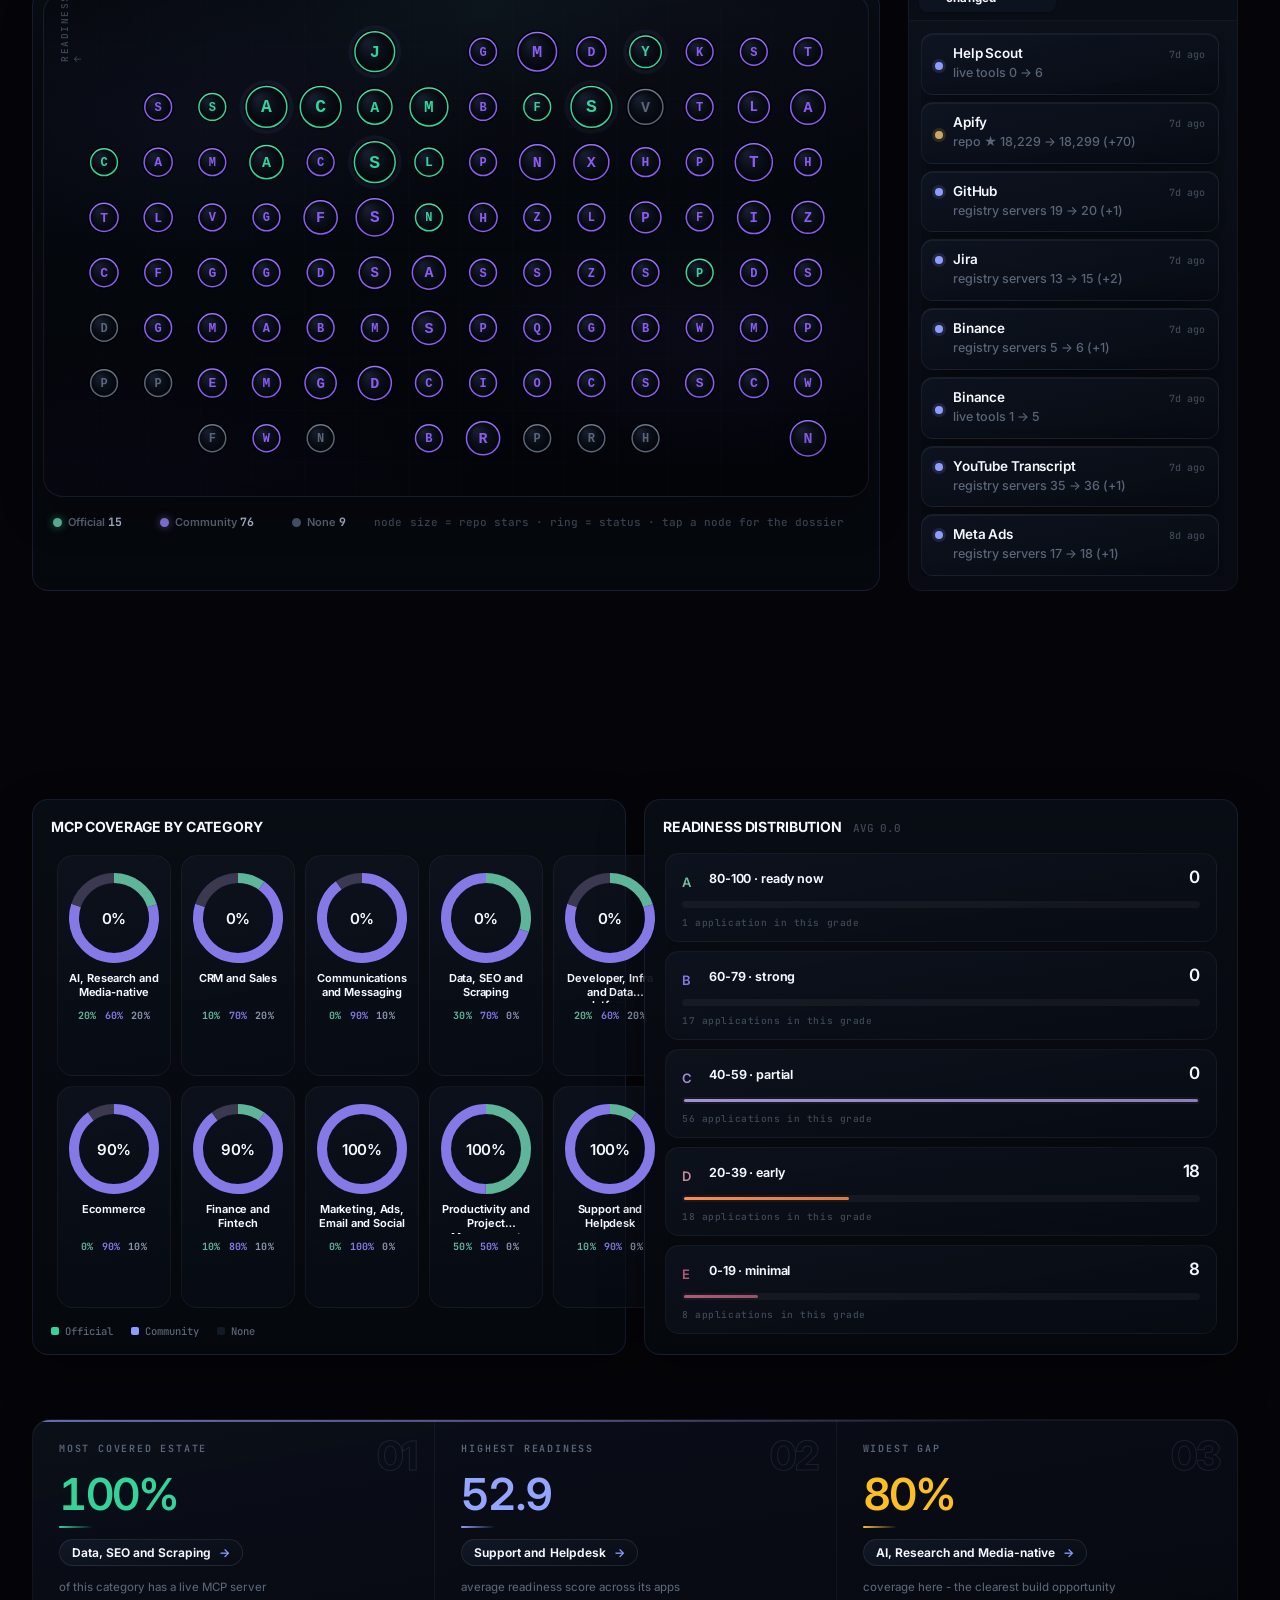
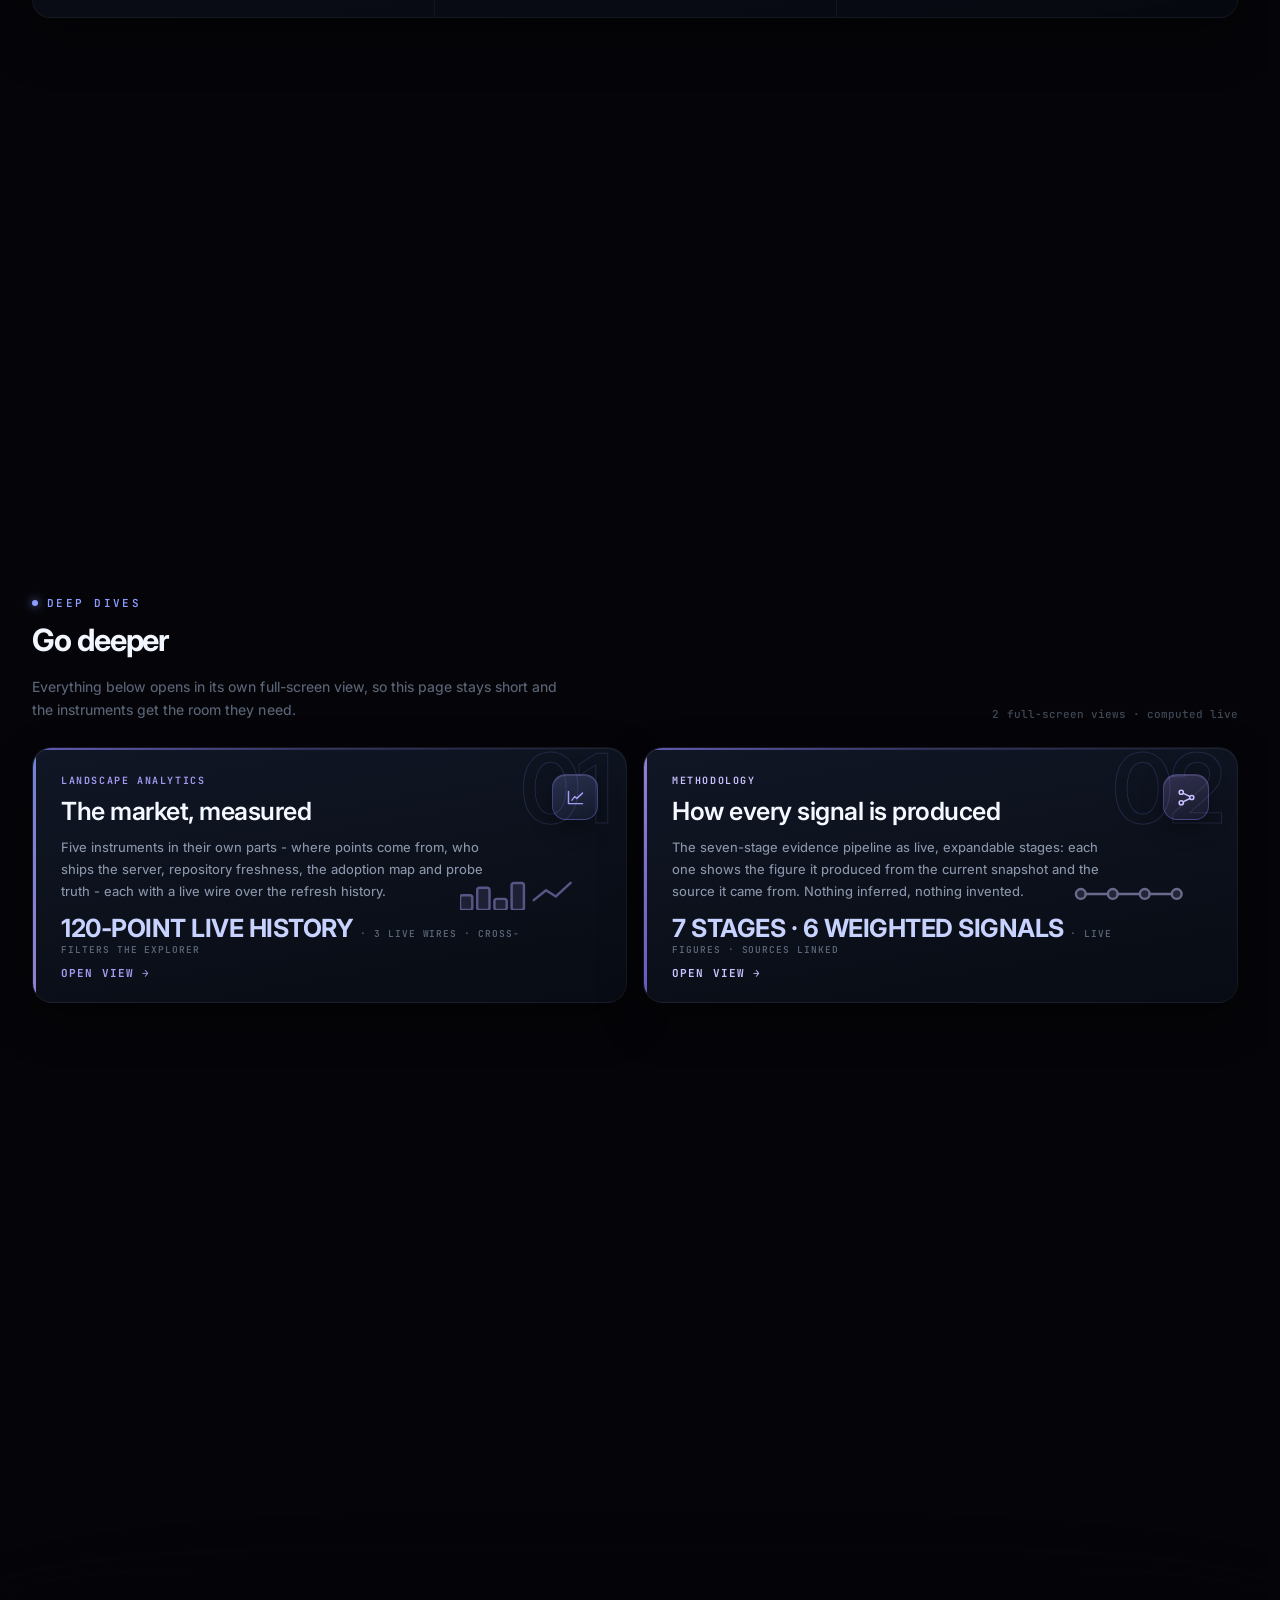
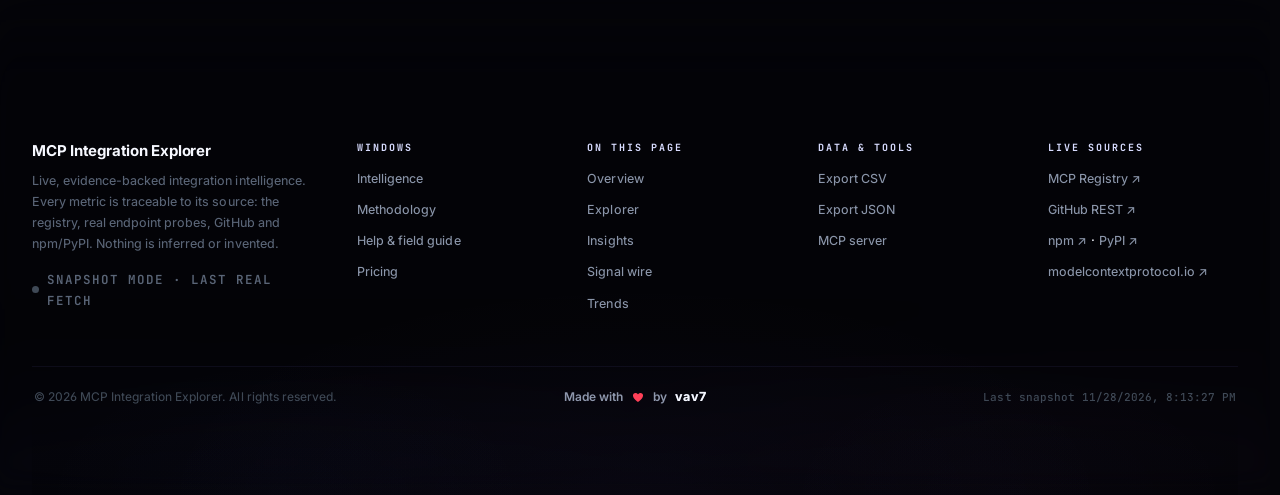
